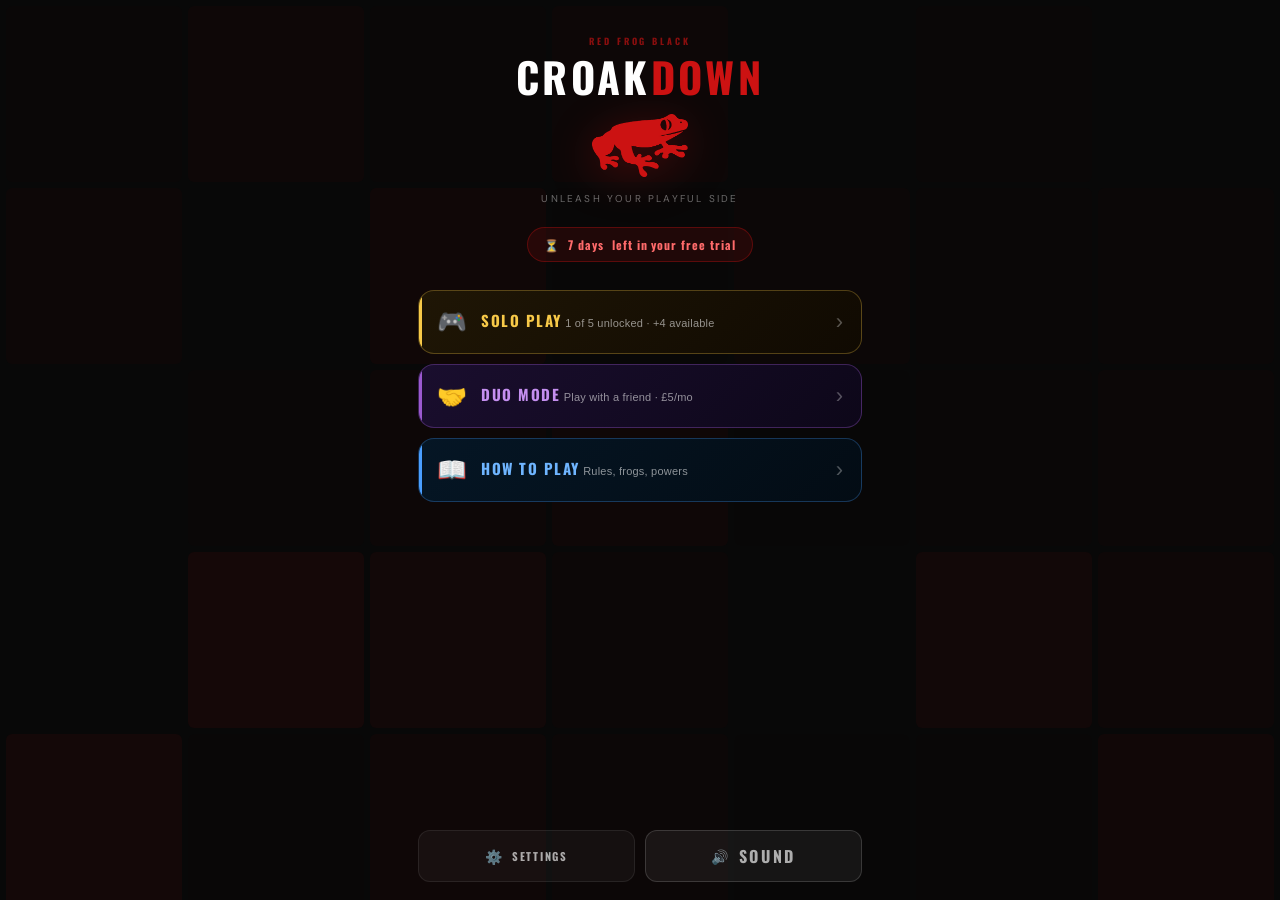
==== game/index.html @ ea67305d "Tadpole LV5 redesign + level-skip bug fix LV5: rebuilt as a true frog-shaped play area instead of a " ====
<!DOCTYPE html>
<html lang="en">
<head>
  <meta http-equiv="Cache-Control" content="no-cache, no-store, must-revalidate" />
  <meta http-equiv="Pragma" content="no-cache" />
  <meta http-equiv="Expires" content="0" />
  <!-- v1777159140 -->
  <meta charset="UTF-8" />
  <meta name="viewport" content="width=device-width, initial-scale=1.0" />
  <title>CROAKDOWN — by RedFrogBlack</title><!-- build:1777159140 -->
  <link rel="preconnect" href="https://fonts.googleapis.com" />
  <link rel="preconnect" href="https://fonts.gstatic.com" crossorigin />
  <!-- Oswald (condensed caps display) + DM Sans (clean body) -->
  <!-- PeerJS loaded lazily on Duo lobby entry — see loadPeerJS() -->
  <link href="https://fonts.googleapis.com/css2?family=Oswald:wght@400;500;600;700&family=DM+Sans:wght@400;500;600;700&family=Space+Grotesk:wght@500;700&display=swap" rel="stylesheet" />

  <style>
    /* ════════════════════════════════════════════════
       DESIGN TOKENS — RedFrogBlackArt Premium
    ════════════════════════════════════════════════ */
    :root {
      /* Typography */
      --font-display: 'Oswald', sans-serif;
      --font-body:    'DM Sans', sans-serif;

      /* RFBA Brand palette */
      --red:          #CC1212;   /* exact site red */
      --red-dark:     #A50E0E;
      --red-glow:     rgba(204,18,18,0.35);
      --black:        #0A0A0A;
      --black2:       #111111;
      --black3:       #191919;
      --black4:       #222222;
      --white:        #FFFFFF;
      --cream:        #F7F4EE;   /* warm off-white from site */
      --muted:        rgba(255,255,255,0.65);
      --border:       rgba(255,255,255,0.06);
      --border-strong:rgba(255,255,255,0.12);

      /* Art palette — from RFBA paintings */
      --art-yellow:   #F5E000;
      --art-blue:     #1B5FDB;
      --art-pink:     #E62298;
      --art-green:    #7ED321;
      --art-teal:     #00C5CD;
      --art-orange:   #F5A623;
      --art-violet:   #7B3FBE;

      /* Tile colours — pulled from RFBA painting palette */
      --tile-1: #CC1212;   /* RFBA red */
      --tile-2: #F5A623;   /* art orange */
      --tile-3: #F5E000;   /* art yellow */
      --tile-4: #7ED321;   /* art green */
      --tile-5: #1B5FDB;   /* art blue */
      --tile-6: #7B3FBE;   /* art violet */
      --tile-7: #E62298;   /* art pink */

      /* ── Type scale (9 tokens — replaces 62 unique font-size values) ── */
      --fs-hero:    clamp(2rem, 8vw, 3.2rem);  /* CROAKDOWN wordmark */
      --fs-display: 2.2rem;                    /* big scores, game-over numbers */
      --fs-h1:      1.8rem;                    /* screen titles, shop headers */
      --fs-h2:      1.4rem;                    /* section headers, tier names */
      --fs-h3:      1.1rem;                    /* card titles, modal headers */
      --fs-body:    0.9rem;                    /* descriptions, body copy */
      --fs-ui:      0.75rem;                   /* buttons, nav labels, tab text */
      --fs-label:   0.65rem;                   /* badges, small tags, inline labels */
      --fs-micro:   0.55rem;                   /* legal copy, footnotes */

      /* ── Spacing scale (8pt grid) ── */
      --sp-1:  4px;
      --sp-2:  8px;
      --sp-3:  12px;
      --sp-4:  16px;
      --sp-5:  24px;
      --sp-6:  32px;
      --sp-7:  48px;
      --sp-8:  64px;

      /* ── Border radius ── */
      --radius-xs: 4px;
      --radius-sm: 8px;
      --radius-md: 12px;
      --radius-lg: 20px;
      --radius:    8px;  /* alias kept for back-compat */

      /* ── Motion ── */
      --t:      200ms cubic-bezier(0.16,1,0.3,1);  /* standard — most interactions */
      --t-fast: 120ms ease;                         /* micro — button press, toggle */
      --t-slow: 350ms cubic-bezier(0.16,1,0.3,1);  /* screen enters, modals */
    }

    *, *::before, *::after { box-sizing: border-box; margin: 0; padding: 0; }

    html, body {
      width: 100%; height: 100%;
      background: var(--black);
      color: var(--white);
      font-family: var(--font-body);
      overflow: hidden;
      user-select: none;
      -webkit-user-select: none;
    }

    /* ── Light Mode (removed) ── */
    body.light-mode-disabled {
      --black:        #F5F0E8;
      --black2:       #EDE8DF;
      --black3:       #E3DDD2;
      --black4:       #D6CFBF;
      --white:        #1A1208;
      --muted:        rgba(26,18,8,0.5);
      --border:       rgba(26,18,8,0.1);
      --border-strong:rgba(26,18,8,0.2);
      --red-glow:     rgba(204,18,18,0.2);
      background: #F5F0E8;
      color: #1A1208;
    }
    body.light-mode-disabled .title-art-bg {
      background-color: #EDE8DF !important;
      background-image:
        radial-gradient(ellipse 80% 60% at 50% 30%, rgba(204,18,18,0.08) 0%, transparent 65%),
        radial-gradient(ellipse 60% 40% at 50% 80%, rgba(200,190,170,0.4) 0%, transparent 70%) !important;
    }
    body.light-mode-disabled #screen-game,
    body.light-mode-disabled #screen-gameover,
    body.light-mode-disabled #screen-title,
    body.light-mode-disabled #screen-settings,
    body.light-mode-disabled #screen-shop,
    body.light-mode-disabled .screen {
      background: #F5F0E8;
    }
    body.light-mode-disabled .topbar {
      background: rgba(245,240,232,0.95) !important;
      border-bottom: 1px solid rgba(26,18,8,0.1) !important;
    }
    body.light-mode-disabled .topbar * { color: #1A1208 !important; }
    body.light-mode-disabled #screen-gameover {
      background: #F5F0E8 !important;
    }

    /* ── Screens ── */
    .screen {
      position: fixed; inset: 0;
      display: flex; align-items: center; justify-content: center;
      flex-direction: column;
      transition: opacity var(--t-slow), transform var(--t-slow);
    }
    .screen.hidden { display: none !important; }

    /* ════════════════════════════════════════════════════════════════
       LOADING SCREEN (cold-start splash)
       Shown on app launch only — hidden once window.load fires + min 1.5s.
       Respects prefers-reduced-motion.
    ════════════════════════════════════════════════════════════════ */
    #screen-loading {
      position: fixed; inset: 0; z-index: 9999;
      background: #080808;
      display: flex; flex-direction: column;
      align-items: center; justify-content: center;
      overflow: hidden;
      /* Always shown until JS hides it; if JS fails to load, the user still sees brand. */
    }
    #screen-loading.is-hiding {
      opacity: 0;
      pointer-events: none;
      transition: opacity 360ms ease-out;
    }
    #screen-loading::before {
      content: "";
      position: absolute; inset: 0;
      background: linear-gradient(180deg, #0a0a0a 0%, #1a0505 60%, #080808 100%);
      pointer-events: none;
    }
    /* City silhouette — scrolls horizontally behind the frog */
    .loading-city-strip {
      position: absolute;
      bottom: 0;
      left: 0; right: 0;
      height: 110px;
      overflow: hidden;
      opacity: 0.20;
      pointer-events: none;
    }
    .loading-city-strip svg {
      position: absolute;
      bottom: 0;
      left: 0;
      height: 100%;
      width: 200%;
      animation: cityScroll 22s linear infinite;
    }
    @keyframes cityScroll {
      from { transform: translateX(0); }
      to   { transform: translateX(-50%); }
    }
    /* City ticker — full route shown as horizontal scroll, anchored above skyline */
    .loading-city-ticker {
      position: absolute;
      bottom: 116px;
      left: 0; right: 0;
      height: 14px;
      overflow: hidden;
      pointer-events: none;
      mask-image: linear-gradient(90deg, transparent 0%, #000 18%, #000 82%, transparent 100%);
      -webkit-mask-image: linear-gradient(90deg, transparent 0%, #000 18%, #000 82%, transparent 100%);
    }
    .loading-city-ticker-track {
      position: absolute;
      top: 0; left: 0;
      white-space: nowrap;
      animation: cityTicker 28s linear infinite;
      font-family: var(--font-display, 'Oswald', sans-serif);
      font-size: 11px;
      font-weight: 500;
      letter-spacing: 0.34em;
      color: rgba(204,18,18,0.65);
      text-transform: uppercase;
    }
    .loading-city-ticker-track span { padding: 0 22px; }
    .loading-city-ticker-track .sep { color: rgba(204,18,18,0.3); padding: 0 4px; }
    @keyframes cityTicker {
      from { transform: translateX(0); }
      to   { transform: translateX(-50%); }
    }
    /* Centred brand stack — frog + logo + bar all live in this group */
    .loading-stack {
      position: relative;
      z-index: 5;
      display: flex;
      flex-direction: column;
      align-items: center;
      gap: 22px;
      transform: translateY(-24px); /* lift slightly above optical centre */
    }
    /* Frog hero — RFBA brand frog (climbing tree-frog silhouette).
       Subtle hover + breathe so it feels alive without acting like a bouncing mascot. */
    .loading-frog-wrap {
      position: relative;
      z-index: 5;
      width: 132px;
      height: 88px;
      animation: frogHover 3.2s ease-in-out infinite;
    }
    .loading-frog-wrap img {
      width: 100%;
      height: 100%;
      display: block;
      object-fit: contain;
      animation: frogBreathe 3.2s ease-in-out infinite;
      filter: drop-shadow(0 6px 18px rgba(204,18,18,0.35));
    }
    @keyframes frogHover {
      0%, 100% { transform: translateY(0)   rotate(-1.2deg); }
      50%      { transform: translateY(-8px) rotate(1.2deg); }
    }
    @keyframes frogBreathe {
      0%, 100% { transform: scale(1);     }
      50%      { transform: scale(1.035); }
    }
    /* Logo area */
    .loading-logo-area {
      position: relative;
      z-index: 5;
      display: flex; flex-direction: column; align-items: center;
    }
    .loading-game-title {
      font-family: var(--font-display, 'Oswald', sans-serif);
      font-size: 36px;
      font-weight: 700;
      letter-spacing: 0.14em;
      color: #ffffff;
      line-height: 1;
    }
    .loading-game-title span { color: #CC1212; }
    .loading-sub {
      font-family: var(--font-body, 'DM Sans', sans-serif);
      font-size: 10px;
      letter-spacing: 0.3em;
      color: #666;
      margin-top: 8px;
      text-transform: uppercase;
    }
    /* Progress bar */
    .loading-bar-group {
      display: flex; flex-direction: column; align-items: center; gap: 8px;
    }
    .loading-bar-wrap {
      position: relative;
      z-index: 5;
      width: 160px;
      height: 3px;
      background: rgba(255,255,255,0.08);
      border-radius: 2px;
      overflow: hidden;
    }
    .loading-bar-fill {
      height: 100%;
      width: 0%;
      background: #CC1212;
      border-radius: 2px;
      transition: width 220ms ease-out;
      box-shadow: 0 0 8px rgba(204,18,18,0.5);
    }
    .loading-pct {
      position: relative;
      z-index: 5;
      font-family: var(--font-body, 'DM Sans', sans-serif);
      font-size: 10px;
      color: #555;
      letter-spacing: 0.18em;
      font-variant-numeric: tabular-nums;
    }
    /* Reduced motion — disable hover / scroll, keep static brand */
    @media (prefers-reduced-motion: reduce) {
      .loading-city-strip svg,
      .loading-frog-wrap,
      .loading-frog-wrap img,
      .loading-city-ticker-track {
        animation: none !important;
      }
      .loading-frog-wrap { transform: none !important; }
    }

    /* ══════════════════════════════════════════════════════════════════
       SCREEN B — HOME (replacement)
       Hero brand stack + 3 large nav buttons + bottom utility row.
       Wraps inside #screen-title. Keeps the existing animated bg canvas.
    ═════════════════════════════════════════════════════════════════ */
    .home-v2 {
      display: flex;
      flex-direction: column;
      align-items: stretch;
      width: 100%;
      max-width: 480px;
      margin: 0 auto;
      padding: 28px 18px 18px;
      gap: 18px;
      min-height: 100%;
    }
    .home-v2 .home-hero {
      display: flex;
      flex-direction: column;
      align-items: center;
      gap: 6px;
      padding: 6px 0 4px;
    }
    .home-v2 .home-brand {
      font-family: var(--font-display, 'Oswald', sans-serif);
      font-size: 9px;
      font-weight: 700;
      letter-spacing: 0.32em;
      text-transform: uppercase;
      color: rgba(204,18,18,0.65);
    }
    .home-v2 .home-logo-text {
      font-family: var(--font-display, 'Oswald', sans-serif);
      font-size: clamp(2rem, 8vw, 2.6rem);
      font-weight: 700;
      letter-spacing: 0.08em;
      color: #ffffff;
      line-height: 1;
      text-transform: uppercase;
      margin-top: 2px;
    }
    .home-v2 .home-logo-text span { color: #CC1212; }
    .home-v2 .home-frog-hero {
      width: 96px;
      height: 64px;
      margin: 10px 0 6px;
      animation: homeFrogHover 4s ease-in-out infinite;
      filter: drop-shadow(0 8px 22px rgba(204,18,18,0.32));
    }
    .home-v2 .home-frog-hero img {
      width: 100%;
      height: 100%;
      object-fit: contain;
      display: block;
    }
    @keyframes homeFrogHover {
      0%, 100% { transform: translateY(0)   rotate(-1deg); }
      50%      { transform: translateY(-4px) rotate(1deg); }
    }
    .home-v2 .home-tagline-v2 {
      font-family: var(--font-body, 'DM Sans', sans-serif);
      font-size: 10px;
      letter-spacing: 0.22em;
      text-transform: uppercase;
      color: rgba(255,255,255,0.4);
      margin-top: 2px;
    }

    /* Resume card — sits between hero and nav when a saved game exists */
    .home-v2 .home-resume {
      display: none;
      align-items: center;
      justify-content: space-between;
      gap: 12px;
      padding: 12px 14px;
      border-radius: 14px;
      background: rgba(204,18,18,0.10);
      border: 1px solid rgba(204,18,18,0.4);
    }
    .home-v2 .home-resume.is-visible { display: flex; }
    .home-v2 .home-resume-text {
      flex: 1;
      min-width: 0;
    }
    .home-v2 .home-resume-title {
      font-family: var(--font-display, 'Oswald', sans-serif);
      font-size: 11px;
      font-weight: 700;
      letter-spacing: 0.14em;
      color: #CC1212;
      text-transform: uppercase;
    }
    .home-v2 .home-resume-detail {
      font-size: 10px;
      color: rgba(255,255,255,0.55);
      margin-top: 2px;
      white-space: nowrap;
      overflow: hidden;
      text-overflow: ellipsis;
    }
    .home-v2 .home-resume-btn {
      flex-shrink: 0;
      background: #CC1212;
      color: #fff;
      border: 0;
      border-radius: 10px;
      padding: 9px 14px;
      font-family: var(--font-display, 'Oswald', sans-serif);
      font-size: 11px;
      font-weight: 700;
      letter-spacing: 0.12em;
      cursor: pointer;
    }
    .home-v2 .home-resume-btn:active { transform: scale(0.96); }

    /* Trial banner inline override — keep existing #trial-banner working */
    .home-v2 #trial-banner {
      position: static;
      width: auto;
      margin: 0 auto;
      align-self: center;
    }

    /* Three large nav buttons */
    .home-v2 .home-nav-stack {
      display: flex;
      flex-direction: column;
      gap: 10px;
    }
    .home-v2 .home-nav-btn {
      position: relative;
      display: flex;
      align-items: center;
      justify-content: space-between;
      gap: 10px;
      padding: 16px 18px;
      border-radius: 16px;
      border: 1px solid rgba(255,255,255,0.08);
      background: linear-gradient(135deg, #161616 0%, #0e0e0e 100%);
      color: #fff;
      cursor: pointer;
      text-decoration: none;
      overflow: hidden;
      min-height: 64px;
      transition: transform 120ms ease-out, border-color 200ms ease-out;
    }
    .home-v2 .home-nav-btn:hover { border-color: rgba(255,255,255,0.18); }
    .home-v2 .home-nav-btn:active { transform: scale(0.985); }
    .home-v2 .home-nav-btn:focus-visible {
      outline: 2px solid rgba(255,255,255,0.5);
      outline-offset: 2px;
    }
    .home-v2 .home-nav-left {
      display: flex;
      align-items: center;
      gap: 14px;
      min-width: 0;
    }
    .home-v2 .home-nav-icon {
      font-size: 24px;
      line-height: 1;
      flex-shrink: 0;
    }
    .home-v2 .home-nav-text { min-width: 0; }
    .home-v2 .home-nav-title {
      font-family: var(--font-display, 'Oswald', sans-serif);
      font-size: 15px;
      font-weight: 800;
      letter-spacing: 0.10em;
      line-height: 1;
      text-transform: uppercase;
    }
    .home-v2 .home-nav-sub {
      font-size: 11px;
      color: rgba(255,255,255,0.55);
      margin-top: 4px;
      letter-spacing: 0.02em;
      white-space: nowrap;
      overflow: hidden;
      text-overflow: ellipsis;
    }
    .home-v2 .home-nav-chevron {
      font-size: 22px;
      color: rgba(255,255,255,0.3);
      flex-shrink: 0;
      line-height: 1;
    }
    /* Accent variants */
    .home-v2 .home-nav-btn[data-accent="solo"] {
      background: linear-gradient(135deg, #1f1605 0%, #100a02 100%);
      border-color: rgba(247,201,72,0.28);
    }
    .home-v2 .home-nav-btn[data-accent="solo"] .home-nav-title  { color: #F7C948; }
    .home-v2 .home-nav-btn[data-accent="solo"]::before {
      content: ""; position: absolute; left: 0; top: 0; bottom: 0; width: 3px;
      background: #F7C948;
    }
    .home-v2 .home-nav-btn[data-accent="duo"] {
      background: linear-gradient(135deg, #1a0e2e 0%, #0d0719 100%);
      border-color: rgba(155,89,208,0.34);
    }
    .home-v2 .home-nav-btn[data-accent="duo"] .home-nav-title   { color: #C58FF0; }
    .home-v2 .home-nav-btn[data-accent="duo"]::before {
      content: ""; position: absolute; left: 0; top: 0; bottom: 0; width: 3px;
      background: #9B59D0;
    }
    .home-v2 .home-nav-btn[data-accent="htp"] {
      background: linear-gradient(135deg, #051625 0%, #030c14 100%);
      border-color: rgba(74,158,255,0.28);
    }
    .home-v2 .home-nav-btn[data-accent="htp"] .home-nav-title   { color: #6FB5FF; }
    .home-v2 .home-nav-btn[data-accent="htp"]::before {
      content: ""; position: absolute; left: 0; top: 0; bottom: 0; width: 3px;
      background: #4A9EFF;
    }

    /* Bottom utility row — SETTINGS / SOUND */
    .home-v2 .home-bottom-row-v2 {
      display: flex;
      gap: 10px;
      margin-top: auto;
      padding-top: 4px;
    }
    .home-v2 .home-util-btn {
      flex: 1;
      display: flex;
      align-items: center;
      justify-content: center;
      gap: 8px;
      padding: 13px 0;
      border-radius: 12px;
      background: rgba(255,255,255,0.04);
      border: 1px solid rgba(255,255,255,0.08);
      color: rgba(255,255,255,0.65);
      font-family: var(--font-display, 'Oswald', sans-serif);
      font-size: 11px;
      font-weight: 700;
      letter-spacing: 0.16em;
      text-transform: uppercase;
      cursor: pointer;
    }
    .home-v2 .home-util-btn:hover {
      background: rgba(255,255,255,0.07);
      color: #fff;
    }
    .home-v2 .home-util-btn:active { transform: scale(0.98); }
    .home-v2 .home-util-btn .util-icon { font-size: 14px; line-height: 1; }
    /* Override the legacy absolute-positioned #btn-sound-home so it sits in-row */
    .home-v2 #btn-sound-home {
      position: static;
      top: auto; right: auto;
      width: auto; height: auto;
      border-radius: 12px;
      font-size: inherit;
      color: rgba(255,255,255,0.65);
    }
    .home-v2 #btn-sound-home:hover { background: rgba(255,255,255,0.07); }
    /* Per-OS aria-live region for sound state — keeps screen readers in sync */
    .home-v2 .sr-only {
      position: absolute; width: 1px; height: 1px; padding: 0; margin: -1px;
      overflow: hidden; clip: rect(0,0,0,0); white-space: nowrap; border: 0;
    }

    @media (prefers-reduced-motion: reduce) {
      .home-v2 .home-frog-hero { animation: none !important; }
    }

    /* ── Signature screen transition — slide-up + fade ──────────────── */
    /* Screens entering: start slightly below, fade + slide up into place */
    @keyframes screenEnter {
      from { opacity: 0; transform: translateY(10px); }
      to   { opacity: 1; transform: translateY(0); }
    }
    /* Screens exiting: fade out upward (feels like depth) */
    @keyframes screenExit {
      from { opacity: 1; transform: translateY(0); }
      to   { opacity: 0; transform: translateY(-8px); }
    }
    .screen.is-entering {
      animation: screenEnter var(--t-slow) cubic-bezier(0.16,1,0.3,1) both;
    }
    .screen.is-exiting {
      animation: screenExit 180ms ease both;
      pointer-events: none;
    }

    /* ── Reduced Motion — accessibility ── */
    @media (prefers-reduced-motion: reduce) {
      *, *::before, *::after {
        animation-duration: 0.01ms !important;
        animation-iteration-count: 1 !important;
        transition-duration: 0.01ms !important;
      }
      .title-badge-circle { animation: none !important; box-shadow: 0 0 0 2px rgba(255,255,255,0.08), 0 30px 80px rgba(204,18,18,0.5); }
      .title-logo-img { animation: none !important; }
      .purchase-frog { animation: none !important; }
      .power-slot.active-power { animation: none !important; }
      #glitch-frog-overlay.show { animation: none !important; opacity: 1; }
      .frog-jumper { animation: none !important; }
    }

    /* ════════════════════════════════════════════════
       TITLE SCREEN — Art collage hero + red circle badge
    ════════════════════════════════════════════════ */
    #screen-title {
      background: var(--black);
      justify-content: flex-end;
      overflow: hidden;
    }

    /* Full-bleed dark background — premium black */
    .title-art-bg {
      position: absolute; inset: 0;
      background:
        radial-gradient(ellipse 80% 60% at 50% 30%, rgba(204,18,18,0.12) 0%, transparent 65%),
        radial-gradient(ellipse 60% 40% at 50% 80%, rgba(0,0,0,0.6) 0%, transparent 70%);
      background-color: #080808;
    }

    /* Zebra stripe overlay — direct nod to RFBA nav texture */
    .title-zebra {
      position: absolute; inset: 0;
      background-image: repeating-linear-gradient(
        90deg,
        transparent 0px,
        transparent 18px,
        rgba(255,255,255,0.022) 18px,
        rgba(255,255,255,0.022) 20px
      ),
      repeating-linear-gradient(
        0deg,
        transparent 0px,
        transparent 18px,
        rgba(255,255,255,0.012) 18px,
        rgba(255,255,255,0.012) 20px
      );
      pointer-events: none;
    }

    /* Single dark-red gradient bar across top */
    .title-art-strips {
      position: absolute; top: 0; left: 0; right: 0;
      height: 4px;
      background: linear-gradient(90deg,#CC1212,#8B0000);
    }
    .title-art-strips span { display: none; }

    /* Bottom red bar */
    .title-bottom-bar {
      position: absolute; bottom: 0; left: 0; right: 0;
      height: 6px; background: var(--red);
    }

    /* Centre content */
    .title-inner {
      position: relative;
      display: flex; flex-direction: column; align-items: center;
      gap: 0;
      width: 100%;
      padding-bottom: 40px;
    }

    /* ── Red circle badge — smaller now, title is above ── */
    .title-badge-circle {
      position: relative;
      width: min(140px, 36vw);
      aspect-ratio: 1;
      background: var(--red);
      border-radius: 50%;
      display: flex; flex-direction: column;
      align-items: center; justify-content: center;
      gap: 0;
      padding: 16px;
      box-shadow:
        0 0 0 2px rgba(255,255,255,0.08),
        0 20px 60px rgba(204,18,18,0.55),
        0 0 100px rgba(204,18,18,0.25);
      animation: badgePulse 4s ease-in-out infinite;
    }
    @keyframes badgePulse {
      0%, 100% { box-shadow: 0 0 0 2px rgba(255,255,255,0.08), 0 30px 80px rgba(204,18,18,0.5), 0 0 120px rgba(204,18,18,0.2); }
      50%       { box-shadow: 0 0 0 2px rgba(255,255,255,0.12), 0 30px 100px rgba(204,18,18,0.65), 0 0 160px rgba(204,18,18,0.3); }
    }

    .title-logo-img {
      width: 85%; height: auto;
      filter: drop-shadow(0 2px 16px rgba(255,255,255,0.15));
      animation: logoBob 3s ease-in-out infinite;
    }
    @keyframes logoBob {
      0%, 100% { transform: translateY(0); }
      50%       { transform: translateY(-5px); }
    }

    .title-headline {
      font-family: var(--font-display);
      font-size: var(--fs-hero);
      font-weight: 700;
      letter-spacing: 0.05em;
      text-transform: uppercase;
      color: var(--white);
      text-align: center;
      line-height: 1.05;
    }

    .title-tagline {
      font-family: var(--font-body);
      font-size: var(--fs-ui);
      font-weight: 500;
      letter-spacing: 0.2em;
      text-transform: uppercase;
      color: rgba(255,255,255,0.7);
      text-align: center;
    }

    /* Ghost outline button — exact RFBA hero button style */
    .btn-ghost {
      background: transparent;
      border: 1.5px solid rgba(255,255,255,0.9);
      color: var(--white);
      padding: 12px 40px;
      border-radius: var(--radius-sm);
      font-family: var(--font-display);
      font-size: var(--fs-body);
      font-weight: 600;
      letter-spacing: 0.15em;
      text-transform: uppercase;
      cursor: pointer;
      transition: background var(--t), color var(--t);
      width: 100%;
    }
    .btn-ghost:hover { background: rgba(255,255,255,0.15); }
    .btn-ghost:active { background: rgba(255,255,255,0.25); }

    /* Below-circle content */
    .title-sub {
      display: flex; flex-direction: column; align-items: center; gap: 16px;
      padding: 28px 24px 0;
      width: 100%;
    }

    .btn-frog-shop {
      background: var(--black);
      border: 1.5px solid var(--border-strong);
      color: var(--white);
      padding: 13px 32px;
      border-radius: var(--radius-sm);
      font-family: var(--font-display);
      font-size: var(--fs-body);
      font-weight: 600;
      letter-spacing: 0.15em;
      text-transform: uppercase;
      cursor: pointer;
      display: flex; align-items: center; gap: 8px;
      transition: border-color var(--t), background var(--t);
      width: min(320px, 88vw);
      justify-content: center;
    }
    .btn-frog-shop:hover { border-color: rgba(255,255,255,0.3); background: var(--black3); }

    /* Tier badge */
    .tier-badge-title {
      display: flex; align-items: center; gap: 8px;
      font-family: var(--font-display);
      font-size: var(--fs-ui); font-weight: 500;
      letter-spacing: 0.18em; text-transform: uppercase;
      color: var(--muted);
    }
    .tb-dot { width: 7px; height: 7px; border-radius: 50%; }

    .best-label {
      font-size: var(--fs-ui); font-weight: 500; letter-spacing: 0.12em;
      text-transform: uppercase; color: var(--muted);
    }
    .best-label span { color: var(--white); font-weight: 700; }

    /* Art swatches row */
    .title-swatches {
      display: flex; gap: 8px;
    }
    .swatch {
      width: 18px; height: 18px; border-radius: var(--radius-xs);
    }

    /* ════════════════════════════════════════════════
       SOLO SETUP SCREEN
    ════════════════════════════════════════════════ */
    #screen-solo-setup {
      background: var(--black);
      overflow-y: auto;
      justify-content: flex-start;
      padding-bottom: 40px;
    }
    .solo-setup-inner {
      width: 100%; max-width: 400px;
      padding: 0 20px;
      display: flex; flex-direction: column; gap: 28px;
    }
    .solo-setup-header {
      display: flex; align-items: center; gap: 12px;
      padding-top: 18px;
    }
    .solo-back-btn {
      background: none; border: none;
      color: var(--muted); font-size: var(--fs-h2);
      cursor: pointer; padding: 4px 8px;
      transition: color 0.15s;
    }
    .solo-back-btn:hover { color: #fff; }
    .solo-setup-title {
      font-family: var(--font-display);
      font-size: var(--fs-h3); font-weight: 700;
      letter-spacing: 0.15em; text-transform: uppercase;
      color: #fff;
    }
    /* Section heading */
    .setup-section-label {
      font-family: var(--font-display);
      font-size: var(--fs-label); letter-spacing: 0.2em;
      text-transform: uppercase; color: var(--muted);
      margin-bottom: 10px;
    }
    /* Big diff buttons on solo setup */
    .solo-diff-row {
      display: flex; gap: 10px;
    }
    .solo-diff-btn {
      flex: 1;
      background: rgba(255,255,255,0.04);
      border: 2px solid rgba(255,255,255,0.12);
      border-radius: var(--radius-md);
      padding: 16px 8px;
      cursor: pointer;
      display: flex; flex-direction: column;
      align-items: center; gap: 8px;
      transition: all var(--t);
    }
    .solo-diff-btn:hover { border-color: rgba(255,255,255,0.3); background: rgba(255,255,255,0.07); }
    .solo-diff-btn.active { border-width: 2px; transform: scale(1.03); }
    .solo-diff-btn[data-diff="easy"].active   { border-color: var(--red);    background: rgba(204,18,18,0.15); }
    .solo-diff-btn[data-diff="medium"].active { border-color: #F5A623; background: rgba(245,166,35,0.12); }
    .solo-diff-btn[data-diff="hard"].active   { border-color: #7B3FBE; background: rgba(123,63,190,0.15); }
    .solo-diff-btn[data-diff="expert"].active { border-color: #F5E000; background: rgba(245,224,0,0.12); }
    .solo-diff-icon { font-size: var(--fs-h2); }
    .solo-diff-name {
      font-family: var(--font-display);
      font-size: var(--fs-ui); font-weight: 700;
      letter-spacing: 0.1em; text-transform: uppercase; color: #fff;
    }
    .solo-diff-hint {
      font-size: var(--fs-label); color: var(--muted);
      text-align: center; line-height: 1.3;
    }
    /* ── Game Tier Cards (solo setup) ── */
    .game-tier-card {
      display: flex;
      align-items: center;
      justify-content: space-between;
      background: rgba(255,255,255,0.04);
      border: 2px solid color-mix(in srgb, var(--tc) 40%, transparent);
      border-radius: var(--radius-md);
      padding: 16px 18px;
      gap: 12px;
      transition: background var(--t), border-color var(--t);
      position: relative;
      overflow: hidden;
    }
    .game-tier-card::before {
      content: '';
      position: absolute;
      inset: 0;
      background: linear-gradient(135deg, color-mix(in srgb, var(--tc) 12%, transparent) 0%, transparent 60%);
      pointer-events: none;
    }
    .gtc-left {
      display: flex;
      align-items: center;
      gap: 16px;
      flex: 1;
      min-width: 0;
    }
    .gtc-emoji {
      font-size: var(--fs-display);
      flex-shrink: 0;
    }
    .gtc-info {
      display: flex;
      flex-direction: column;
      gap: 4px;
      min-width: 0;
    }
    .gtc-name {
      font-family: var(--font-display);
      font-size: var(--fs-body);
      font-weight: 900;
      letter-spacing: 0.12em;
      text-transform: uppercase;
      color: #fff;
    }
    .gtc-sub {
      font-size: var(--fs-ui);
      color: rgba(255,255,255,0.55);
      letter-spacing: 0.02em;
    }
    .gtc-badge {
      display: inline-block;
      margin-top: 4px;
      font-family: var(--font-display);
      font-size: var(--fs-label);
      font-weight: 700;
      letter-spacing: 0.12em;
      text-transform: uppercase;
      color: color-mix(in srgb, var(--tc) 90%, #fff);
      background: color-mix(in srgb, var(--tc) 18%, transparent);
      border: 1px solid color-mix(in srgb, var(--tc) 40%, transparent);
      border-radius: var(--radius-xs);
      padding: 3px 8px;
    }
    .gtc-badge.free-badge {
      color: #4ade80;
      background: rgba(74,222,128,0.12);
      border-color: rgba(74,222,128,0.35);
    }
    .gtc-badge.gtc-badge-gold {
      color: #F7C948;
      background: rgba(247,201,72,0.12);
      border-color: rgba(247,201,72,0.4);
      font-size: var(--fs-label);
    }
    .gtc-play-btn {
      flex-shrink: 0;
      background: var(--red);
      border: none;
      border-radius: var(--radius-sm);
      color: #fff;
      font-family: var(--font-display);
      font-size: var(--fs-ui);
      font-weight: 700;
      letter-spacing: 0.14em;
      text-transform: uppercase;
      padding: 12px 16px;
      cursor: pointer;
      transition: background var(--t-fast), transform var(--t-fast);
      white-space: nowrap;
    }
    .gtc-play-btn:active { transform: scale(0.96); }
    .gtc-play-btn.locked {
      background: rgba(255,255,255,0.08);
      border: 1px solid rgba(255,255,255,0.18);
      color: rgba(255,255,255,0.5);
    }
    .gtc-lock-badge {
      position: absolute;
      top: 8px; right: 8px;
      background: #F7C948;
      color: #000;
      font-family: var(--font-display);
      font-size: var(--fs-micro);
      font-weight: 700;
      letter-spacing: 0.1em;
      border-radius: var(--radius-xs);
      padding: 2px 6px;
    }

    /* ═══ Solo / Duo Shop-card system v3 (premium, mockup-aligned) ═══ */
    .solo-setup-headerbar {
      display: flex; align-items: center; gap: 10px;
      padding: 14px 4px 4px; flex-wrap: wrap;
    }
    .solo-trial-chip {
      margin-left: auto;
      font-family: var(--font-display);
      font-size: var(--fs-micro); font-weight: 800;
      letter-spacing: 0.14em; text-transform: uppercase;
      color: #6dda6d;
      background: rgba(80,200,80,0.15);
      border: 1px solid rgba(80,200,80,0.35);
      border-radius: 999px;
      padding: 5px 11px;
      display: none;
    }
    .solo-trial-chip.is-visible { display: inline-block; }

    /* Stack of pack cards */
    .pack-list {
      display: flex; flex-direction: column;
      gap: 16px;
      width: 100%;
      padding: 8px 4px 0;
      box-sizing: border-box;
    }

    /* Single detailed pack card */
    .pack-card {
      --accent: #888;
      --accent-glow: rgba(255,255,255,0.04);
      position: relative;
      background: linear-gradient(180deg, rgba(255,255,255,0.04) 0%, rgba(255,255,255,0.02) 100%);
      border: 1px solid rgba(255,255,255,0.10);
      border-radius: 18px;
      padding: 18px 18px 16px;
      overflow: hidden;
      transition: transform 220ms var(--ease-out, cubic-bezier(0.16,1,0.3,1)), border-color 220ms;
    }
    .pack-card.tadpole   { --accent: #34C759; --accent-glow: rgba(52,199,89,0.10); }
    .pack-card.treefrog  { --accent: #F5A623; --accent-glow: rgba(245,166,35,0.08); }
    .pack-card.fog       { --accent: #6B8F71; --accent-glow: rgba(107,143,113,0.10); }
    .pack-card.golden    { --accent: #F7C948; --accent-glow: rgba(247,201,72,0.10); }
    .pack-card.city      { --accent: #4A9EFF; --accent-glow: rgba(74,158,255,0.12); }
    .pack-card.duo-pack  { --accent: #9B59D0; --accent-glow: rgba(155,89,208,0.12); }

    /* Left accent rail — visible only on owned/active card */
    .pack-card::after {
      content: '';
      position: absolute;
      left: 0; top: 0; bottom: 0;
      width: 3px;
      background: var(--accent);
      opacity: 0;
      transition: opacity 220ms;
    }
    .pack-card.is-owned::after,
    .pack-card.is-trial::after { opacity: 1; }
    .pack-card.is-owned { border-color: color-mix(in srgb, var(--accent) 35%, rgba(255,255,255,0.08)); }
    .pack-card.is-trial { border-color: rgba(80,200,80,0.30); }

    /* Soft hint-style animated background per pack */
    .pack-bg {
      position: absolute; inset: 0;
      pointer-events: none;
      opacity: 0.55;
      z-index: 0;
      mix-blend-mode: screen;
    }
    .pack-card.is-locked .pack-bg { opacity: 0.18; filter: saturate(0.4); }
    .pack-card > * { position: relative; z-index: 1; }

    /* Tadpole — gentle green ripple */
    .pack-bg.tadpole-bg {
      background:
        radial-gradient(circle at 18% 78%, rgba(52,199,89,0.22), transparent 38%),
        radial-gradient(circle at 82% 22%, rgba(52,199,89,0.10), transparent 42%);
      animation: bgRipple 7s ease-in-out infinite;
    }
    @keyframes bgRipple {
      0%,100% { transform: scale(1); opacity: 0.55; }
      50%     { transform: scale(1.08); opacity: 0.75; }
    }

    /* Tree Frog — frenzy timer pulse */
    .pack-bg.treefrog-bg {
      background:
        radial-gradient(circle at 50% 50%, rgba(245,166,35,0.18), transparent 55%),
        radial-gradient(circle at 12% 12%, rgba(245,166,35,0.10), transparent 30%);
      animation: bgFrenzy 1.6s ease-in-out infinite;
    }
    @keyframes bgFrenzy {
      0%,100% { opacity: 0.45; }
      50%     { opacity: 0.85; }
    }

    /* Fog the Frog — drifting clouds */
    .pack-bg.fog-bg {
      background:
        radial-gradient(ellipse 60% 30% at 30% 70%, rgba(180,200,190,0.22), transparent 70%),
        radial-gradient(ellipse 70% 40% at 70% 35%, rgba(140,170,155,0.18), transparent 70%);
      background-size: 220% 220%;
      animation: bgFogDrift 14s ease-in-out infinite;
    }
    @keyframes bgFogDrift {
      0%   { background-position: 0% 50%, 100% 50%; }
      50%  { background-position: 50% 30%, 50% 70%; }
      100% { background-position: 0% 50%, 100% 50%; }
    }

    /* Golden Frog — colour shimmer */
    .pack-bg.golden-bg {
      background:
        linear-gradient(120deg,
          rgba(247,201,72,0) 0%,
          rgba(247,201,72,0.18) 35%,
          rgba(255,235,150,0.10) 50%,
          rgba(247,201,72,0.18) 65%,
          rgba(247,201,72,0) 100%);
      background-size: 220% 100%;
      animation: bgShimmer 6s linear infinite;
    }
    @keyframes bgShimmer {
      from { background-position: 220% 0; }
      to   { background-position: -120% 0; }
    }

    /* Duo — purple flow */
    .pack-bg.duo-bg {
      background:
        radial-gradient(circle at 25% 25%, rgba(155,89,208,0.22), transparent 50%),
        radial-gradient(circle at 75% 75%, rgba(155,89,208,0.14), transparent 55%);
      animation: bgRipple 9s ease-in-out infinite;
    }

    /* City Pack — soft skyline silhouette + slow drifting sky glow */
    .pack-bg.city-bg {
      background:
        linear-gradient(180deg, rgba(74,158,255,0.18) 0%, rgba(74,158,255,0.04) 55%, transparent 70%),
        linear-gradient(to top,
          rgba(74,158,255,0.55) 0,
          rgba(74,158,255,0.55) 14px,
          transparent 14px),
        linear-gradient(to top,
          transparent calc(100% - 22px),
          rgba(74,158,255,0.40) calc(100% - 22px),
          rgba(74,158,255,0.40) calc(100% - 8px),
          transparent calc(100% - 8px));
      background-size: 100% 100%, 22px 100%, 38px 100%;
      background-position: center, 0 100%, 12px 100%;
      background-repeat: no-repeat, repeat-x, repeat-x;
      animation: cityDrift 12s ease-in-out infinite;
      opacity: 0.40;
    }
    @keyframes cityDrift {
      0%, 100% { background-position: center, 0 100%, 12px 100%; opacity: 0.36; }
      50%      { background-position: center, 14px 100%, 0 100%; opacity: 0.50; }
    }

    /* Card top: emoji + badge */
    .pc-top {
      display: flex; align-items: flex-start; justify-content: space-between;
      margin-bottom: 14px;
    }
    .pc-emoji {
      width: 56px; height: 56px;
      border-radius: 14px;
      background: rgba(255,255,255,0.06);
      border: 1px solid rgba(255,255,255,0.10);
      display: flex; align-items: center; justify-content: center;
      font-size: 30px; line-height: 1;
      flex-shrink: 0;
    }
    .pc-badges {
      display: flex; flex-direction: column;
      align-items: flex-end; gap: 4px;
    }
    .pc-badge {
      font-family: var(--font-display);
      font-size: var(--fs-micro);
      font-weight: 800;
      letter-spacing: 0.10em;
      text-transform: uppercase;
      padding: 4px 11px;
      border-radius: 999px;
      white-space: nowrap;
    }
    .pc-badge.trial-badge {
      background: rgba(80,200,80,0.15);
      color: #6dda6d;
      border: 1px solid rgba(80,200,80,0.32);
    }
    .pc-badge.owned-badge {
      background: rgba(52,199,89,0.15);
      color: #34C759;
      border: 1px solid rgba(52,199,89,0.40);
    }
    .pc-badge.locked-badge {
      background: rgba(255,255,255,0.05);
      color: rgba(255,255,255,0.45);
      border: 1px solid rgba(255,255,255,0.12);
    }

    /* Card name + subtitle */
    .pc-name {
      font-family: var(--font-display);
      font-size: var(--fs-h3);
      font-weight: 800;
      letter-spacing: 0.08em;
      text-transform: uppercase;
      color: #fff;
      display: flex; align-items: center; gap: 9px;
      margin-bottom: 2px;
    }
    .pc-name .pc-tier-dot {
      width: 8px; height: 8px;
      border-radius: 50%;
      background: var(--accent);
      box-shadow: 0 0 6px var(--accent);
      flex-shrink: 0;
    }
    .pc-subtitle {
      font-size: var(--fs-ui);
      color: rgba(255,255,255,0.55);
      letter-spacing: 0.02em;
      margin-bottom: 14px;
    }

    /* Price */
    .pc-price {
      font-family: var(--font-display);
      font-size: var(--fs-h2);
      font-weight: 800;
      letter-spacing: -0.01em;
      color: var(--accent);
      line-height: 1;
    }
    .pc-price-unit {
      font-size: 0.55em;
      font-weight: 500;
      color: rgba(255,255,255,0.45);
      margin-left: 1px;
    }
    .pc-price-sub {
      font-size: var(--fs-label);
      color: rgba(255,255,255,0.45);
      margin-top: 4px;
      margin-bottom: 14px;
    }

    /* Features list */
    .pc-features {
      list-style: none;
      display: flex; flex-direction: column; gap: 7px;
      margin: 0 0 16px 0;
      padding: 0;
    }
    .pc-features li {
      display: flex; align-items: center; gap: 10px;
      font-size: var(--fs-ui);
      color: rgba(255,255,255,0.72);
      letter-spacing: 0.01em;
    }
    .pc-features li::before {
      content: '';
      width: 18px; height: 18px;
      flex-shrink: 0;
      border-radius: 50%;
      background: rgba(255,255,255,0.04) url("data:image/svg+xml;utf8,<svg xmlns='http://www.w3.org/2000/svg' viewBox='0 0 12 10'><path d='M1 5l3 3 7-7' stroke='%2334C759' stroke-width='1.6' stroke-linecap='round' stroke-linejoin='round' fill='none'/></svg>") center/12px no-repeat;
      border: 1px solid rgba(52,199,89,0.30);
    }

    /* CTA button */
    .pc-cta {
      width: 100%;
      height: 50px;
      border-radius: 14px;
      border: none;
      font-family: var(--font-display);
      font-size: var(--fs-ui);
      font-weight: 800;
      letter-spacing: 0.10em;
      text-transform: uppercase;
      cursor: pointer;
      display: flex; align-items: center; justify-content: center;
      gap: 8px;
      transition: transform 160ms var(--ease-out, cubic-bezier(0.16,1,0.3,1)), box-shadow 220ms;
      position: relative; overflow: hidden;
    }
    .pc-cta::before {
      content: '';
      position: absolute; inset: 0;
      background: linear-gradient(180deg, rgba(255,255,255,0.10) 0%, transparent 60%);
      pointer-events: none;
    }
    .pc-cta:active { transform: scale(0.98); }
    .pc-cta.cta-trial {
      background: linear-gradient(135deg, #1f9b1f, #237823);
      color: #fff;
      box-shadow: 0 6px 20px rgba(30,160,30,0.30);
    }
    .pc-cta.cta-unlock {
      background: linear-gradient(135deg, #CC1212, #A00E0E);
      color: #fff;
      box-shadow: 0 6px 20px rgba(204,18,18,0.30);
    }
    .pc-cta.cta-unlock-golden {
      background: linear-gradient(135deg, #F7C948, #C99800);
      color: #1a1100;
      box-shadow: 0 6px 20px rgba(247,201,72,0.30);
    }
    .pc-cta.cta-play {
      background: linear-gradient(135deg, #34C759, #1f9b1f);
      color: #fff;
      box-shadow: 0 6px 20px rgba(52,199,89,0.30);
    }
    .pc-cta.cta-purple {
      background: linear-gradient(135deg, #9B59D0, #6D2DAA);
      color: #fff;
      box-shadow: 0 6px 20px rgba(155,89,208,0.30);
    }

    .pc-legal {
      font-size: var(--fs-micro);
      color: rgba(255,255,255,0.35);
      text-align: center;
      margin-top: 8px;
      line-height: 1.45;
    }

    /* Purchase-success banner */
    .pack-success-banner {
      display: none;
      align-items: center; gap: 12px;
      padding: 13px 14px;
      background: linear-gradient(90deg, rgba(52,199,89,0.18), rgba(52,199,89,0.04));
      border: 1px solid rgba(52,199,89,0.45);
      border-radius: 14px;
      margin-top: 10px;
      animation: psbIn 0.35s cubic-bezier(0.2,0.8,0.2,1.0);
    }
    .pack-success-banner.is-visible { display: flex; }
    .psb-icon { font-size: 22px; flex-shrink: 0; }
    .psb-text {
      font-family: var(--font-display);
      font-size: var(--fs-ui); font-weight: 800;
      letter-spacing: 0.10em; color: #34C759;
    }
    .psb-sub {
      font-size: var(--fs-label);
      color: rgba(255,255,255,0.55);
      margin-top: 1px;
    }
    @keyframes psbIn {
      from { opacity: 0; transform: translateY(-8px); }
      to   { opacity: 1; transform: translateY(0); }
    }

    /* Magic Powers section header */
    .powers-header-v3 {
      font-family: var(--font-display);
      font-size: var(--fs-label);
      font-weight: 800;
      letter-spacing: 0.16em;
      text-transform: uppercase;
      color: rgba(255,255,255,0.45);
      padding: 22px 4px 10px;
    }
    /* Compact power card row */
    .power-row {
      display: flex; align-items: center; gap: 14px;
      padding: 14px 16px;
      background: rgba(255,255,255,0.03);
      border: 1px solid rgba(255,255,255,0.10);
      border-radius: 16px;
      margin-bottom: 10px;
      transition: transform 160ms, border-color 220ms;
      cursor: pointer;
    }
    .power-row:active { transform: scale(0.99); }
    .power-row .pr-icon {
      width: 44px; height: 44px;
      border-radius: 12px;
      background: linear-gradient(135deg, rgba(255,255,255,0.06), rgba(255,255,255,0.02));
      border: 1px solid rgba(255,255,255,0.12);
      display: flex; align-items: center; justify-content: center;
      font-size: 20px;
      flex-shrink: 0;
    }
    .power-row .pr-info {
      flex: 1; min-width: 0;
    }
    .power-row .pr-name {
      font-family: var(--font-display);
      font-size: var(--fs-ui);
      font-weight: 800;
      letter-spacing: 0.10em;
      color: #fff;
      margin-bottom: 2px;
    }
    .power-row .pr-desc {
      font-size: var(--fs-label);
      color: rgba(255,255,255,0.50);
      line-height: 1.4;
    }
    .power-row .pr-price {
      font-family: var(--font-display);
      font-size: var(--fs-ui);
      font-weight: 800;
      color: var(--pr-accent, #F7C948);
      flex-shrink: 0;
      white-space: nowrap;
    }
    .power-row.spark { --pr-accent: #F7C948; }
    .power-row.surge { --pr-accent: #F97316; }
    .power-row.storm { --pr-accent: #CC1212; }

    /* Footer note (under everything) */
    .solo-footer-note {
      text-align: center;
      font-size: var(--fs-label);
      color: rgba(255,255,255,0.38);
      letter-spacing: 0.02em;
      padding: 18px 0 24px;
      line-height: 1.5;
    }
    /* Challenge mode cards */
    .challenge-grid {
      display: grid;
      grid-template-columns: 1fr 1fr;
      gap: 10px;
    }
    .challenge-card {
      background: rgba(255,255,255,0.04);
      border: 2px solid rgba(255,255,255,0.1);
      border-radius: var(--radius-md);
      padding: 16px 12px;
      cursor: pointer;
      display: flex; flex-direction: column;
      align-items: center; gap: 8px;
      text-align: center;
      transition: all var(--t);
      position: relative;
    }
    .challenge-card:hover { border-color: rgba(255,255,255,0.28); background: rgba(255,255,255,0.07); }
    .challenge-card.active {
      border-color: var(--red);
      background: rgba(204,18,18,0.13);
      transform: scale(1.03);
    }
    .challenge-card.locked { opacity: 0.5; cursor: default; }
    .challenge-card.locked:hover { border-color: rgba(255,255,255,0.1); background: rgba(255,255,255,0.04); transform: none; }
    .challenge-icon { font-size: var(--fs-h1); }
    .challenge-name {
      font-family: var(--font-display);
      font-size: var(--fs-ui); font-weight: 700;
      letter-spacing: 0.08em; text-transform: uppercase; color: #fff;
    }
    .challenge-hint {
      font-size: var(--fs-label); color: var(--muted); line-height: 1.3;
    }
    .challenge-lock-badge {
      position: absolute; top: 7px; right: 8px;
      font-size: var(--fs-micro); background: rgba(123,63,190,0.7);
      color: #fff; padding: 2px 5px; border-radius: var(--radius-xs);
      font-family: var(--font-display); letter-spacing: 0.08em;
    }
    .challenge-desc { font-size: var(--fs-micro); color:#666; line-height:1.4; margin-top:3px; }
    /* Solo start button */
    #btn-solo-start {
      width: 100%;
      background: var(--red); color: #fff;
      border: none; border-radius: var(--radius-md);
      font-family: var(--font-display);
      font-size: var(--fs-body); font-weight: 700;
      letter-spacing: 0.15em; text-transform: uppercase;
      padding: 16px; cursor: pointer;
      box-shadow: 0 4px 20px rgba(204,18,18,0.4);
      transition: all var(--t);
    }
    #btn-solo-start:hover { background: #e01414; transform: translateY(-1px); }
    #btn-solo-start:active { transform: translateY(0); }
    /* Challenge active UI in-game */
    #challenge-hud {
      width: calc(100% - 16px);
      max-width: 460px;
      margin: 6px 8px 0;
      background: linear-gradient(90deg, color-mix(in srgb, var(--mode-accent, #CC1212) 60%, #08080a), color-mix(in srgb, var(--mode-accent, #CC1212) 32%, #08080a));
      border: 1px solid color-mix(in srgb, var(--mode-accent, #CC1212) 50%, rgba(255,255,255,0.10));
      border-radius: 12px;
      box-shadow: 0 4px 16px var(--mode-accent-glow, rgba(204,18,18,0.3));
      display: none;
      align-items: center;
      justify-content: space-between;
      padding: 8px 14px;
      box-sizing: border-box;
      flex-shrink: 0;
      backdrop-filter: blur(6px);
      -webkit-backdrop-filter: blur(6px);
    }
    #challenge-hud.active { display: flex; }
    #challenge-hud-left { display: flex; flex-direction: column; }
    #challenge-hud-title { font-family: var(--font-display); font-size: var(--fs-ui); font-weight: 700; letter-spacing: 0.1em; color: #fff; text-transform: uppercase; }
    #challenge-hud-sub { font-size: var(--fs-label); color: rgba(255,255,255,0.6); margin-top: 2px; }
    #challenge-hud-timer { font-family: var(--font-display); font-size: var(--fs-display); font-weight: 900; color: #F5E000; line-height: 1; }
    #challenge-hud-timer.urgent { color: #fff; animation: pulse 0.5s infinite; }
    @keyframes pulse { 0%,100%{opacity:1}50%{opacity:0.4} }
    .tray-cell.colour-match { box-shadow: 0 0 12px rgba(204,18,18,0.7); border-color: #CC1212 !important; }
    /* Survival fill bar */
    #survival-bar-wrap {
      position: absolute;
      bottom: 0; left: 0; right: 0; height: 4px;
      background: rgba(255,255,255,0.08);
      z-index: 55; pointer-events: none;
      display: none;
    }
    #survival-bar-wrap.active { display: block; }
    #survival-bar {
      height: 100%; width: 0%;
      background: #7ED321;
      transition: width 0.5s ease, background 0.5s ease;
    }

    /* ════════════════════════════════════════════════
       GAME SCREEN
    ════════════════════════════════════════════════ */
    #screen-game {
      background: var(--black);
      flex-direction: column;
      align-items: center;
      justify-content: flex-start;
      overflow-x: hidden;
      overflow-y: hidden;
    }
    /* On desktop, cap game content to 480px and centre it */
    @media (min-width: 500px) {
      .game-topbar { max-width: 480px; width: 100%; }
      #grid-canvas { max-width: 480px; }
      .tray-area { max-width: 480px; width: 100%; }
      /* Cap remaining game elements so they don't bleed across desktop —
         these target flex items, hence !important to win over inline width:100% */
      #tray-wrap { max-width: 480px !important; width: 100% !important; margin-left: auto !important; margin-right: auto !important; }
      .mid-art-strip { max-width: 432px !important; width: 90% !important; margin-left: auto !important; margin-right: auto !important; }
      #challenge-hud { max-width: 480px !important; width: 100% !important; margin-left: auto !important; margin-right: auto !important; }
      .tray-section { max-width: 480px !important; width: 100% !important; margin-left: auto !important; margin-right: auto !important; }
      #event-banner { max-width: 480px !important; }
    }

    /* Subtle zebra texture on game background — RFBA brand nod */
    #screen-game::before {
      content: '';
      position: absolute; inset: 0;
      background-image: repeating-linear-gradient(
        90deg,
        transparent 0px, transparent 22px,
        rgba(255,255,255,0.012) 22px, rgba(255,255,255,0.012) 24px
      );
      pointer-events: none; z-index: 0;
    }

    /* Top bar — flat black, single red underline */
    .game-topbar {
      width: 100%;
      background: var(--black2);
      border-bottom: 3px solid var(--red);
      padding: 0 10px;
      height: 52px;
      display: flex;
      align-items: center;
      justify-content: space-between;
      gap: 6px;
      flex-shrink: 0;
      position: relative; z-index: 1;
      overflow: visible;
    }

    .topbar-brand {
      display: flex; align-items: center; gap: 7px; flex-shrink: 0;
    }
    .topbar-brand img { height: 30px; width: auto; }
    /* Wordmark removed — only logo + diff badge shown */

    /* Stat pills — flat, no border radius curves */
    .stat-row { display: flex; gap: 4px; align-items: center; flex-shrink: 1; }
    .stat-pill {
      background: var(--black3);
      border: 1px solid var(--border);
      border-radius: var(--radius-sm);
      padding: 4px 6px;
      text-align: center;
      min-width: 38px;
      flex-shrink: 1;
    }
    .stat-pill .s-label {
      font-family: var(--font-display);
      font-size: var(--fs-micro);
      font-weight: 500;
      text-transform: uppercase;
      letter-spacing: 0.08em;
      color: var(--muted);
      margin-bottom: 1px;
      white-space: nowrap;
    }
    .stat-pill .s-val {
      font-family: var(--font-display);
      font-size: var(--fs-body);
      font-weight: 700;
      font-variant-numeric: tabular-nums lining-nums;
      color: var(--white);
      line-height: 1;
      letter-spacing: 0.02em;
    }
    .stat-pill .s-val.red { color: var(--red); }

    .topbar-right {
      display: flex; gap: 4px; align-items: center; flex-shrink: 0;
      /* never let this grow wider than available space */
      max-width: 60%;
    }
    /* Power bar inside topbar */
    #topbar-power-bar { display: flex; gap: 4px; align-items: center; flex-shrink: 1; flex-wrap: nowrap; }
    /* Menu button always visible — never shrinks */
    .topbar-menu-btn { flex-shrink: 0 !important; }
    /* Compact power slots + menu on narrow screens */
    @media (max-width: 430px) {
      .power-slot { width: 34px !important; height: 34px !important; font-size: var(--fs-body) !important; }
      .topbar-menu-btn { width: 34px !important; height: 34px !important; min-width: 34px !important; min-height: 34px !important; }
      #topbar-power-bar { gap: 3px; }
      .topbar-right { gap: 3px; }
    }

    /* Combo badge */
    .combo-badge {
      background: var(--red);
      border-radius: var(--radius-sm);
      padding: 3px 10px;
      font-family: var(--font-display);
      font-size: var(--fs-ui);
      font-weight: 700;
      letter-spacing: 0.12em;
      text-transform: uppercase;
      opacity: 0; transform: scale(0.8) translateY(4px);
      transition: opacity 0.18s, transform 0.18s;
      white-space: nowrap;
    }
    .combo-badge.visible { opacity: 1; transform: scale(1) translateY(0); }
    .combo-badge .cn { font-size: var(--fs-h3); margin-right: 2px; }

    /* Icon buttons */
    .icon-btn {
      background: var(--black3);
      border: 1px solid var(--border);
      border-radius: var(--radius-sm);
      width: 44px; height: 44px;
      min-width: 44px; min-height: 44px;
      display: flex; align-items: center; justify-content: center;
      cursor: pointer; color: var(--muted);
      transition: color var(--t), border-color var(--t), background var(--t);
      flex-shrink: 0;
    }
    .icon-btn:hover { color: var(--white); border-color: var(--border-strong); background: var(--black4); }

    /* Power-up button */
    .powerup-btn {
      background: var(--black3);
      border: 1px solid rgba(204,18,18,0.3);
      border-radius: var(--radius-sm);
      padding: 10px 16px;
      min-height: 44px;
      display: flex; align-items: center; gap: 8px;
      cursor: pointer; color: var(--red);
      font-family: var(--font-display);
      font-size: var(--fs-ui);
      font-weight: 700;
      letter-spacing: 0.1em;
      text-transform: uppercase;
      transition: all var(--t);
      white-space: nowrap;
    }
    .powerup-btn:hover { background: rgba(204,18,18,0.1); border-color: rgba(204,18,18,0.6); }
    .powerup-btn:disabled { opacity: 0.3; cursor: default; }
    .pu-count {
      background: var(--red); color: #fff;
      border-radius: var(--radius-xs); padding: 1px 5px;
      font-size: var(--fs-label); font-weight: 700;
    }

    /* Game area — fills everything below topbar, grid then tray stacked */
    .game-area {
      flex: 1;
      display: flex;
      flex-direction: column;
      align-items: center;
      justify-content: flex-start;
      gap: 0;
      padding: 0;
      overflow: hidden;
      width: 100%;
      position: relative;
      z-index: 1;
      box-sizing: border-box;
    }

    /* Grid centring wrapper — flex 1, grid at top with small breathing room */
    .grid-center {
      flex: 1;
      min-height: 0;
      display: flex;
      align-items: center;
      justify-content: center;
      width: 100%;
      padding: 8px;
      box-sizing: border-box;
    }

    /* Grid frame — premium glowing border */
    .grid-frame {
      position: relative;
      flex-shrink: 0;
      padding: 3px;
      border-radius: var(--radius-md);
      background: linear-gradient(
        145deg,
        var(--red) 0%,
        rgba(204,18,18,0.4) 35%,
        rgba(255,255,255,0.08) 60%,
        rgba(204,18,18,0.15) 100%
      );
      box-shadow:
        0 0 0 1px rgba(255,255,255,0.05),
        0 20px 50px rgba(0,0,0,0.8),
        0 0 60px rgba(204,18,18,0.18),
        0 0 120px rgba(204,18,18,0.06);
    }

    #grid-canvas {
      display: block;
      flex-shrink: 0;
      border-radius: var(--radius-sm);
    }

    /* Mid-zone — sits between grid and tray, turns dead space into content */
    .mid-zone {
      flex: 0 0 auto;
      display: flex;
      flex-direction: column;
      align-items: center;
      justify-content: center;
      gap: 8px;
      width: 100%;
      padding: 6px 16px;
      box-sizing: border-box;
    }
    .mid-tier-badge {
      font-family: var(--font-display);
      font-size: var(--fs-label);
      font-weight: 600;
      letter-spacing: 0.16em;
      text-transform: uppercase;
      color: rgba(255,255,255,0.5);
      background: rgba(255,255,255,0.04);
      border: 1px solid rgba(255,255,255,0.07);
      border-radius: var(--radius-lg);
      padding: 5px 14px;
    }
    .mid-art-strip {
      display: flex;
      width: 90%;
      height: 3px;
      border-radius: var(--radius-xs);
      overflow: hidden;
      opacity: 0.7;
    }
    .mid-art-strip span {
      flex: 1;
      display: block;
    }
    /* Level progress bar */
    .mid-progress-wrap {
      width: 90%;
      display: flex;
      flex-direction: column;
      gap: 4px;
    }
    .mid-progress-label {
      display: flex;
      justify-content: space-between;
      font-family: var(--font-display);
      font-size: var(--fs-micro);
      font-weight: 500;
      letter-spacing: 0.14em;
      text-transform: uppercase;
      color: rgba(255,255,255,0.28);
    }
    .mid-progress-track {
      width: 100%;
      height: 4px;
      background: rgba(255,255,255,0.06);
      border-radius: var(--radius-xs);
      overflow: hidden;
    }
    .mid-progress-fill {
      height: 100%;
      background: var(--red);
      border-radius: var(--radius-xs);
      transition: width 0.35s ease;
      width: 0%;
    }

    /* Tray — fixed-height panel pinned to bottom */
    .tray-section {
      flex-shrink: 0;
      display: flex;
      flex-direction: column;
      align-items: center;
      gap: 5px;
      width: 100%;
      padding-top: 4px;
      padding-bottom: 0;
    }
    .tray-label {
      font-family: var(--font-display);
      font-size: var(--fs-micro);
      font-weight: 500;
      letter-spacing: 0.28em;
      text-transform: uppercase;
      color: var(--muted);
    }
    #tray-wrap {
      display: flex;
      gap: 0;
      justify-content: space-around;
      align-items: center;
      flex-wrap: nowrap;
      width: 100%;
      height: 140px;
      background: var(--black2);
      border: 1px solid rgba(255,255,255,0.1);
      border-bottom: 3px solid var(--red);
      border-left: none; border-right: none;
      padding: 16px 12px 18px;
      box-sizing: border-box;
    }
    /* Each tray slot — equal thirds */
    .tray-piece {
      flex: 1;
      min-width: 0;           /* allow flex shrink below canvas natural width */
      display: flex;
      align-items: center;
      justify-content: center;
      cursor: grab;
      transition: transform var(--t-fast), filter var(--t-fast);
      transform-origin: center;
      padding: 0 4px;
      overflow: hidden;       /* safety net — never clip but never overflow parent */
    }
    .tray-piece:hover {
      transform: scale(1.18) translateY(-6px);
      filter: drop-shadow(0 8px 18px rgba(0,0,0,0.6)) drop-shadow(0 0 10px rgba(204,18,18,0.25));
    }
    .tray-piece.dragging { opacity: 0.15; cursor: grabbing; }
    .tray-piece.used { opacity: 0.07; cursor: default; pointer-events: none; }

    /* Tray dividers between slots */
    .tray-piece + .tray-piece {
      border-left: 1px solid rgba(255,255,255,0.06);
    }

    /* ════════════════════════════════════════════════
       GAME OVER
    ════════════════════════════════════════════════ */
    #screen-gameover {
      background: rgba(10,10,10,0.97);
      gap: 16px; text-align: center;
    }

    /* Red circle for game over — mirrors title badge */
    .go-circle {
      width: min(260px, 80vw); aspect-ratio: 1;
      background: var(--red);
      border-radius: 50%;
      display: flex; flex-direction: column; align-items: center; justify-content: center;
      gap: 8px;
      box-shadow: 0 20px 60px rgba(204,18,18,0.45), 0 0 80px rgba(204,18,18,0.15);
      padding: 28px;
      margin-bottom: 8px;
    }
    .go-logo { width: 50px; height: auto; }
    .go-heading {
      font-family: var(--font-display);
      font-size: var(--fs-display); font-weight: 700;
      letter-spacing: 0.08em; text-transform: uppercase;
      color: var(--white); line-height: 1;
    }
    .go-score-val {
      font-family: var(--font-display);
      font-size: var(--fs-display); font-weight: 700;
      color: var(--white); letter-spacing: 0.04em;
      font-variant-numeric: tabular-nums;
    }
    .go-score-label {
      font-family: var(--font-display);
      font-size: var(--fs-label); font-weight: 500;
      letter-spacing: 0.2em; text-transform: uppercase;
      color: rgba(255,255,255,0.65);
    }
    .go-best {
      font-family: var(--font-display);
      font-size: var(--fs-ui); font-weight: 600;
      letter-spacing: 0.12em; text-transform: uppercase;
      color: rgba(255,255,255,0.8);
    }
    .go-btns { display: flex; gap: 10px; }

    /* ════════════════════════════════════════════════
       BUTTONS
    ════════════════════════════════════════════════ */
    .btn-red {
      background: var(--red); color: var(--white); border: none;
      padding: 16px 44px; border-radius: var(--radius-sm);
      font-family: var(--font-display); font-size: var(--fs-body);
      font-weight: 600; letter-spacing: 0.15em; text-transform: uppercase;
      cursor: pointer;
      transition: background var(--t), transform var(--t);
    }
    .btn-red:hover { background: var(--red-dark); transform: translateY(-1px); }
    .btn-red:active { transform: translateY(0); }

    .btn-outline {
      background: transparent; color: var(--muted);
      border: 1px solid var(--border-strong);
      padding: 13px 28px; border-radius: var(--radius-sm);
      font-family: var(--font-display); font-size: var(--fs-body);
      font-weight: 500; letter-spacing: 0.12em; text-transform: uppercase;
      cursor: pointer;
      transition: color var(--t), border-color var(--t);
    }
    .btn-outline:hover { color: var(--white); border-color: rgba(255,255,255,0.3); }

    /* ════════════════════════════════════════════════
       SHOP MODAL — DARK REDESIGN
    ════════════════════════════════════════════════ */
    #shop-overlay {
      position: fixed; inset: 0;
      background: rgba(0,0,0,0.92);
      backdrop-filter: blur(12px);
      -webkit-backdrop-filter: blur(12px);
      z-index: 200;
      display: flex; align-items: center; justify-content: center;
      opacity: 0; pointer-events: none;
      transition: opacity 0.25s ease;
    }
    #shop-overlay.open { opacity: 1; pointer-events: all; }

    .shop-modal {
      background: #080808;
      border: 1px solid rgba(255,255,255,0.08);
      -webkit-overflow-scrolling: touch;
      border-radius: 20px;
      width: min(500px, 95vw);
      max-height: 88vh;
      overflow-y: auto; overflow-x: hidden;
      padding: 0 0 16px;
      position: relative;
    }
    .shop-modal::-webkit-scrollbar { width: 3px; }
    .shop-modal::-webkit-scrollbar-thumb { background: rgba(255,255,255,0.08); border-radius: 99px; }

    /* Shop modal header bar */
    .shop-modal-header {
      display: flex; align-items: center; justify-content: space-between;
      padding: 18px 18px 14px;
      border-bottom: 1px solid rgba(255,255,255,0.06);
      position: sticky; top: 0; z-index: 10;
      background: #080808;
    }
    .shop-modal-title {
      font-family: var(--font-display); font-size: var(--fs-h2); font-weight: 700;
      letter-spacing: 0.1em; text-transform: uppercase; color: #fff;
    }

    .shop-close {
      background: rgba(255,255,255,0.07); border: none; border-radius: 10px;
      width: 36px; height: 36px; cursor: pointer; color: rgba(255,255,255,0.55);
      display: flex; align-items: center; justify-content: center;
      font-family: var(--font-body); font-size: var(--fs-body);
      transition: background var(--t), color var(--t);
    }
    .shop-close:hover { background: rgba(255,255,255,0.14); color: #fff; }

    .shop-header { text-align: center; margin-bottom: 20px; padding: 0 18px; }
    .shop-header h2 {
      font-family: var(--font-display);
      font-size: var(--fs-h1); font-weight: 700;
      letter-spacing: 0.12em; text-transform: uppercase;
      color: var(--white); margin-bottom: 6px;
    }
    .shop-header h2 span { color: var(--red); }
    .shop-header p {
      font-size: var(--fs-ui); color: var(--muted);
      line-height: 1.6; letter-spacing: 0.02em;
    }

    /* Shop tabs — pill style */
    .shop-tabs {
      display: flex; gap: 4px; margin: 14px 18px 16px;
      background: rgba(255,255,255,0.04);
      border-radius: 99px; padding: 4px;
    }
    .shop-tab {
      flex: 1; background: transparent; border: none; color: rgba(255,255,255,0.4);
      font-family: var(--font-display); font-size: var(--fs-ui); font-weight: 700;
      letter-spacing: 0.12em; padding: 10px 8px; border-radius: 99px;
      cursor: pointer; transition: all var(--t); white-space: nowrap;
    }
    .shop-tab.active { background: #CC1212; color: #fff; }
    .shop-tab:not(.active):hover { color: #fff; }

    /* Evolution path */
    .evolution-path { display: flex; flex-direction: column; gap: 0; margin-bottom: 16px; padding: 0 12px; }

    /* Tier connector */
    .tier-connector {
      display: flex; justify-content: center; align-items: center; height: 20px; position: relative;
    }
    .tier-connector::before {
      content: '';
      position: absolute; left: 50%; top: 0; bottom: 0; width: 1.5px;
      background: linear-gradient(to bottom, var(--from-color, #333), var(--to-color, #333));
      transform: translateX(-50%);
    }
    .tier-connector-arrow {
      width: 14px; height: 14px;
      background: #080808; border: 1px solid rgba(255,255,255,0.1);
      border-radius: 50%; z-index: 1;
      display: flex; align-items: center; justify-content: center;
      font-size: var(--fs-micro); color: var(--muted);
    }

    /* Shop pack card — dark glass with ambient canvas */
    .shop-pack-card {
      position: relative; overflow: hidden;
      background: rgba(255,255,255,0.04);
      border: 1px solid rgba(255,255,255,0.08);
      border-radius: 16px;
      margin-bottom: 12px;
      padding: 16px;
      cursor: pointer;
      transition: border-color var(--t);
    }
    .shop-pack-card.active-tier { border-left-width: 3px !important; }
    .shop-pack-card.locked-card { opacity: 0.65; }
    .shop-card-canvas {
      position: absolute; inset: 0;
      width: 100%; height: 100%;
      opacity: 0.18;
      pointer-events: none;
    }
    .shop-card-content {
      position: relative; z-index: 1;
      display: flex; align-items: flex-start; justify-content: space-between; gap: 12px;
      margin-bottom: 10px;
    }
    .shop-card-left { display: flex; align-items: flex-start; gap: 12px; min-width: 0; }
    .shop-card-emoji { font-size: 2rem; line-height: 1; flex-shrink: 0; }
    .shop-card-meta { min-width: 0; }
    .shop-card-name {
      font-family: var(--font-display); font-size: var(--fs-body); font-weight: 700;
      letter-spacing: 0.1em; text-transform: uppercase; color: #fff;
    }
    .shop-card-sub { font-size: var(--fs-label); color: rgba(255,255,255,0.45); margin-top: 2px; }
    .shop-card-right {
      flex-shrink: 0; display: flex; flex-direction: column; align-items: flex-end; gap: 8px;
    }
    .shop-card-price {
      font-family: var(--font-display); font-size: var(--fs-body); font-weight: 700;
      color: #F7C948; white-space: nowrap;
    }
    .shop-card-btn {
      background: #CC1212; border: none; color: #fff;
      font-family: var(--font-display); font-size: var(--fs-label); font-weight: 700;
      letter-spacing: 0.12em; padding: 8px 14px; border-radius: 8px; cursor: pointer;
      transition: background var(--t-fast), transform var(--t-fast); white-space: nowrap;
    }
    .shop-card-btn:active { transform: scale(0.95); }
    .shop-card-btn:hover { background: #e01414; }
    .shop-card-btn.equip { background: rgba(255,255,255,0.1); border: 1px solid rgba(255,255,255,0.2); }
    .shop-card-btn.equip:hover { background: rgba(255,255,255,0.18); }
    .shop-card-btn.equipped { background: transparent; color: rgba(255,255,255,0.35); border: 1px solid rgba(255,255,255,0.15); cursor: default; }
    .shop-card-btn.play { background: #1a7a1a; }
    .shop-card-btn.play:hover { background: #228822; }
    .shop-card-btn.city-play { background: #4A9EFF; color: #000; }
    .shop-card-btn.city-play:hover { background: #67b3ff; }
    .shop-card-btn.bundle-btn { background: linear-gradient(135deg,#FFD700,#FF8C00); color: #000; font-weight: 700; }
    .shop-card-features {
      position: relative; z-index: 1;
      list-style: none; padding: 0; margin: 0 0 8px;
      display: flex; flex-wrap: wrap; gap: 4px;
    }
    .shop-card-features li {
      font-family: var(--font-display);
      font-size: var(--fs-label); font-weight: 500;
      letter-spacing: 0.06em; text-transform: uppercase;
      padding: 3px 8px; border-radius: 6px;
      background: rgba(255,255,255,0.05); color: rgba(255,255,255,0.55);
    }
    .shop-card-frog { flex-shrink: 0; width: 40px; height: 40px; }
    .shop-card-legal {
      position: relative; z-index: 1;
      font-size: 0.6rem; color: rgba(255,255,255,0.28); line-height: 1.5;
      margin: 4px 0 0;
    }
    .shop-restore-link {
      display: block; text-align: center; margin-top: 14px;
      font-size: var(--fs-ui); color: rgba(255,255,255,0.3);
      cursor: pointer; text-decoration: underline; padding: 6px;
    }
    .shop-restore-link:hover { color: rgba(255,255,255,0.6); }

    /* Tier card — kept for legacy compat but replaced by shop-pack-card */
    .tier-card {
      border-radius: var(--radius);
      padding: 16px 16px;
      border: 1px solid var(--border);
      background: var(--black3);
      display: flex; align-items: flex-start; gap: 12px;
      cursor: pointer;
      transition: border-color var(--t), background var(--t);
    }
    .tier-card.active-tier {
      border-color: var(--tier-color, var(--red));
      background: color-mix(in srgb, var(--tier-color, var(--red)) 7%, var(--black3));
    }
    .tier-card.locked-card { opacity: 0.55; cursor: default; }
    .tier-frog-svg { flex-shrink: 0; width: 48px; height: 48px; }
    .tier-info { flex: 1; min-width: 0; }
    .tier-name-row { display: flex; align-items: center; gap: 8px; margin-bottom: 3px; flex-wrap: wrap; }
    .tier-name {
      font-family: var(--font-display);
      font-size: var(--fs-body); font-weight: 700;
      letter-spacing: 0.08em; text-transform: uppercase; line-height: 1;
    }
    .tier-tag {
      font-family: var(--font-display);
      font-size: var(--fs-micro); font-weight: 600;
      letter-spacing: 0.12em; text-transform: uppercase;
      padding: 2px 7px; border-radius: var(--radius-xs);
    }
    .tier-tag.free     { background: rgba(255,255,255,0.08); color: var(--muted); }
    .tier-tag.premium  { background: var(--red); color: #fff; }
    .tier-tag.owned    { background: rgba(204,18,18,0.15); color: var(--red); border: 1px solid rgba(204,18,18,0.3); }
    .tier-tag.active   { background: var(--red); color: #fff; }
    .tier-desc { font-size: var(--fs-ui); color: var(--muted); line-height: 1.45; margin-bottom: 7px; }
    .tier-perks { display: flex; flex-wrap: wrap; gap: 4px; }
    .tier-perk {
      font-family: var(--font-display);
      font-size: var(--fs-label); font-weight: 500;
      letter-spacing: 0.06em; text-transform: uppercase;
      padding: 2px 7px; border-radius: var(--radius-xs);
      background: rgba(255,255,255,0.05); color: rgba(255,255,255,0.6);
    }
    .tier-price-col {
      flex-shrink: 0; display: flex; flex-direction: column;
      align-items: flex-end; justify-content: center; gap: 8px;
    }
    .tier-price {
      font-family: var(--font-display);
      font-size: var(--fs-h3); font-weight: 700;
      color: var(--white); letter-spacing: 0.02em;
      white-space: nowrap;
    }
    .tier-price.free-tag { color: var(--muted); font-size: var(--fs-ui); }
    .tier-buy-btn {
      border: none; border-radius: var(--radius-sm);
      padding: 8px 14px;
      font-family: var(--font-display); font-size: var(--fs-ui);
      font-weight: 600; letter-spacing: 0.12em; text-transform: uppercase;
      cursor: pointer; white-space: nowrap;
      transition: background var(--t), transform var(--t);
    }
    .tier-buy-btn:active { transform: scale(0.95); }
    .tier-buy-btn.buy    { background: var(--red); color: #fff; }
    .tier-buy-btn.buy:hover { background: var(--red-dark); }
    .tier-buy-btn.equip  { background: var(--black4); color: var(--white); border: 1px solid var(--border-strong); }
    .tier-buy-btn.equip:hover { background: var(--black3); border-color: rgba(255,255,255,0.25); }
    .tier-buy-btn.equipped { background: transparent; color: var(--muted); border: 1px solid var(--border); cursor: default; }

    .shop-footer {
      border-top: 1px solid var(--border); padding: 12px 18px 0;
      text-align: center; font-size: var(--fs-ui); color: var(--muted); line-height: 1.6;
    }
    .shop-footer a { color: var(--red); text-decoration: none; }
    .shop-footer a:hover { text-decoration: underline; }

    /* Power shop cards — redesigned */
    .shop-power-card {
      background: rgba(255,255,255,0.04);
      border: 1px solid rgba(255,255,255,0.1);
      border-radius: 14px;
      padding: 16px;
      margin-bottom: 10px;
      display: flex; align-items: center; gap: 14px;
    }
    .shop-power-card.psc-owned { border-color: rgba(126,211,33,0.3); }
    .spc-icon-wrap {
      width: 52px; height: 52px; flex-shrink: 0;
      background: rgba(247,201,72,0.12); border: 1px solid rgba(247,201,72,0.2);
      border-radius: 12px;
      display: flex; align-items: center; justify-content: center;
      font-size: 1.4rem;
    }
    .spc-body { flex: 1; min-width: 0; }
    .spc-name { font-family: var(--font-display); font-size: var(--fs-ui); font-weight: 700; letter-spacing: 0.1em; color: #fff; margin-bottom: 2px; }
    .spc-desc { font-size: var(--fs-label); color: rgba(255,255,255,0.45); line-height: 1.4; }
    .spc-usage { font-size: var(--fs-label); color: #F7C948; margin-top: 3px; font-family: var(--font-display); letter-spacing: 0.06em; }
    .spc-right { display: flex; flex-direction: column; align-items: flex-end; gap: 8px; flex-shrink: 0; }
    .spc-price { font-family: var(--font-display); font-size: var(--fs-body); color: #F7C948; font-weight: 700; }
    .spc-btn {
      background: #CC1212; border: none; color: #fff;
      font-family: var(--font-display); font-size: var(--fs-label); font-weight: 700;
      letter-spacing: 0.12em; padding: 8px 14px; border-radius: 8px; cursor: pointer;
      transition: background var(--t-fast);
    }
    .spc-btn:hover { background: #e01414; }
    .spc-btn.free { background: #1a7a1a; }
    .spc-btn.free:hover { background: #228822; }
    .spc-btn:disabled { background: rgba(255,255,255,0.1); color: rgba(255,255,255,0.3); cursor: default; }

    /* Legacy power-shop-card aliases — keep dynamic rendering working */
    .power-shop-card {
      background: rgba(255,255,255,0.04); border: 1px solid rgba(255,255,255,0.1);
      border-radius: 14px; padding: 16px;
      display: flex; align-items: center; gap: 14px;
    }
    .power-shop-card.psc-owned { border-color: rgba(126,211,33,0.3); }
    .psc-icon {
      font-size: var(--fs-h1); width: 52px; height: 52px;
      background: rgba(247,201,72,0.12); border: 1px solid rgba(247,201,72,0.2);
      border-radius: 12px;
      display: flex; align-items: center; justify-content: center; flex-shrink: 0;
    }
    .psc-body { flex: 1; min-width: 0; }
    .psc-name { font-family: var(--font-display); font-size: var(--fs-ui); font-weight: 700; letter-spacing: 0.1em; color: #fff; margin-bottom: 2px; }
    .psc-desc { font-size: var(--fs-label); color: rgba(255,255,255,0.45); line-height: 1.4; }
    .psc-count { font-size: var(--fs-label); color: #F7C948; margin-top: 3px; font-family: var(--font-display); letter-spacing: 0.06em; }
    .psc-right { display: flex; flex-direction: column; align-items: flex-end; gap: 8px; flex-shrink: 0; }
    .psc-price { font-family: var(--font-display); font-size: var(--fs-body); color: #F7C948; font-weight: 700; }
    .psc-buy-btn {
      background: #CC1212; border: none; color: #fff;
      font-family: var(--font-display); font-size: var(--fs-label); font-weight: 700;
      letter-spacing: 0.12em; padding: 8px 14px; border-radius: 8px; cursor: pointer;
      transition: background var(--t-fast);
    }
    .psc-buy-btn:hover { background: #e01414; }
    .psc-buy-btn.free { background: #1a7a1a; }
    .psc-buy-btn.free:hover { background: #228822; }
    .psc-buy-btn:disabled { background: rgba(255,255,255,0.1); color: rgba(255,255,255,0.3); cursor: default; }

    /* Power bar strip — full-width row below topbar */
    /* power-bar-strip kept in DOM for JS compat but never shown — powers now live in topbar */
    #power-bar-strip { display: none !important; }

    /* In-game multi-power bar */
    #power-bar {
      display: flex; gap: 8px; align-items: center;
      flex-wrap: nowrap;
    }
    .power-slot {
      width: 40px; height: 40px; border-radius: var(--radius-sm);
      background: rgba(255,255,255,0.05); border: 1px solid rgba(255,255,255,0.1);
      display: flex; flex-direction: column; align-items: center; justify-content: center;
      cursor: pointer; transition: border-color var(--t-fast), background var(--t-fast);
      position: relative; flex-shrink: 0;
      font-size: var(--fs-h3);
    }
    .power-slot:hover:not(.empty) { border-color: rgba(204,18,18,0.6); background: rgba(204,18,18,0.1); }
    .power-slot.active-power { border-color: #F7C948; background: rgba(247,201,72,0.12); animation: powerPulse 0.8s ease-in-out infinite; }
    .power-slot.empty { opacity: 0.3; cursor: default; }
    .power-slot-count {
      position: absolute; bottom: 2px; right: 4px;
      font-family: var(--font-display); font-size: var(--fs-micro); font-weight: 700;
      color: #F7C948; line-height: 1;
    }
    @keyframes powerPulse {
      0%,100% { box-shadow: 0 0 0 0 rgba(247,201,72,0.4); }
      50% { box-shadow: 0 0 0 6px rgba(247,201,72,0); }
    }

    /* ════════════════════════════════════════════════
       PURCHASE MODAL
    ════════════════════════════════════════════════ */
    #purchase-overlay {
      position: fixed; inset: 0;
      background: rgba(0,0,0,0.95);
      backdrop-filter: blur(14px);
      -webkit-backdrop-filter: blur(14px);
      z-index: 300;
      display: flex; align-items: center; justify-content: center;
      opacity: 0; pointer-events: none;
      transition: opacity 0.2s;
    }
    #purchase-overlay.open { opacity: 1; pointer-events: all; }

    .purchase-modal {
      background: var(--black2);
      border: 1px solid var(--border-strong);
      border-top: 3px solid var(--red);
      border-radius: var(--radius);
      padding: 28px 24px;
      width: min(360px, 92vw);
      text-align: center;
    }
    .purchase-frog { font-size: var(--fs-display); margin-bottom: 6px; animation: logoBob 2.5s ease-in-out infinite; }
    .purchase-title {
      font-family: var(--font-display);
      font-size: var(--fs-h2); font-weight: 700;
      letter-spacing: 0.1em; text-transform: uppercase;
      color: var(--white); margin-bottom: 5px;
    }
    .purchase-tier-name { color: var(--red); }
    .purchase-desc { font-size: var(--fs-ui); color: var(--muted); line-height: 1.5; }
    .purchase-price-display {
      font-family: var(--font-display);
      font-size: var(--fs-display); font-weight: 700;
      color: var(--white); letter-spacing: 0.04em;
      margin: 12px 0;
    }
    .purchase-price-display small { font-size: var(--fs-body); color: var(--muted); }
    .purchase-perks {
      text-align: left; background: var(--black3);
      border-radius: var(--radius-sm); padding: 12px 14px; margin: 12px 0;
    }
    .pp-title {
      font-family: var(--font-display);
      font-size: var(--fs-label); font-weight: 600;
      letter-spacing: 0.18em; text-transform: uppercase;
      color: var(--muted); margin-bottom: 8px;
    }
    .purchase-perk-item {
      display: flex; align-items: center; gap: 8px;
      font-size: var(--fs-ui); color: rgba(255,255,255,0.82);
      margin-bottom: 6px;
    }
    .purchase-perk-item:last-child { margin-bottom: 0; }
    .pp-check { color: var(--red); font-weight: 800; font-size: var(--fs-body); }
    .purchase-btns { display: flex; gap: 8px; margin-top: 16px; }
    .btn-purchase-confirm {
      flex: 1; background: var(--red); color: #fff; border: none;
      border-radius: var(--radius-sm); padding: 13px;
      font-family: var(--font-display); font-size: var(--fs-body);
      font-weight: 600; letter-spacing: 0.12em; text-transform: uppercase;
      cursor: pointer; transition: background var(--t);
    }
    .btn-purchase-confirm:hover { background: var(--red-dark); }
    .btn-purchase-cancel {
      flex: 1; background: transparent; color: var(--muted);
      border: 1px solid var(--border-strong); border-radius: var(--radius-sm);
      padding: 13px;
      font-family: var(--font-display); font-size: var(--fs-ui);
      font-weight: 500; letter-spacing: 0.1em; text-transform: uppercase;
      cursor: pointer; transition: color var(--t), border-color var(--t);
    }
    .btn-purchase-cancel:hover { color: var(--white); border-color: rgba(255,255,255,0.3); }

    /* ════════════════════════════════════════════════
       DIFFICULTY + STREAK + BONUS EVENTS UI
    ════════════════════════════════════════════════ */
    .diff-section {
      width: 100%;
      margin: 14px 0 10px;
    }
    .diff-section-label {
      font-family: var(--font-display);
      font-size: var(--fs-label);
      letter-spacing: 0.18em;
      color: var(--muted);
      text-align: center;
      text-transform: uppercase;
      margin-bottom: 8px;
    }
    .diff-row {
      display: flex; gap: 8px; justify-content: center;
      margin: 0;
    }
    .diff-btn {
      flex: 1; max-width: 110px;
      background: rgba(255,255,255,0.04);
      border: 2px solid var(--border-strong);
      border-radius: var(--radius-md);
      color: var(--muted);
      font-family: var(--font-display);
      font-size: var(--fs-body); font-weight: 700;
      letter-spacing: 0.12em; text-transform: uppercase;
      padding: 12px 0; cursor: pointer;
      transition: all var(--t);
    }
    .diff-btn.active {
      background: var(--red); color: #fff;
      border-color: var(--red);
      box-shadow: 0 0 16px rgba(204,18,18,0.5);
      transform: scale(1.04);
    }
    .diff-btn[data-diff="medium"].active { background: #F5A623; border-color:#F5A623; box-shadow:0 0 16px rgba(245,166,35,0.5); }
    .diff-btn[data-diff="hard"].active   { background: #7B3FBE; border-color:#7B3FBE; box-shadow:0 0 16px rgba(123,63,190,0.5); }
    .diff-btn:hover:not(.active) { border-color: rgba(255,255,255,0.3); color: #fff; background: rgba(255,255,255,0.08); }

    .streak-row {
      display: flex; align-items: center; gap: 8px;
      justify-content: center;
      margin: 6px 0 2px;
      font-family: var(--font-display);
    }
    .streak-fire { font-size: var(--fs-body); }
    .streak-val {
      font-size: var(--fs-h2); font-weight: 700; color: #F5A623;
      line-height: 1;
    }
    .streak-label {
      font-size: var(--fs-micro); letter-spacing: 0.16em;
      color: var(--muted); text-transform: uppercase;
      align-self: flex-end; padding-bottom: 2px;
    }

    /* In-game bonus event banner */
    #event-banner {
      position: fixed; top: var(--event-banner-top, 109px); left: 50%;
      transform: translateX(-50%) translateY(-60px);
      background: linear-gradient(135deg, #1a0a00, #2a1500);
      border: 1px solid #F5A623;
      border-radius: var(--radius-sm);
      color: #F5A623;
      font-family: var(--font-display);
      font-size: var(--fs-ui); font-weight: 700;
      letter-spacing: 0.14em; text-transform: uppercase;
      padding: 8px 20px;
      z-index: 100;
      white-space: nowrap;
      opacity: 0;
      transition: transform 0.4s cubic-bezier(.22,1,.36,1), opacity 0.3s ease;
      pointer-events: none;
      box-shadow: 0 4px 20px rgba(245,166,35,0.3);
    }
    #event-banner.show {
      transform: translateX(-50%) translateY(0);
      opacity: 1;
    }

    /* Hazard warning flash */
    #hazard-overlay {
      position: absolute; inset: 0; z-index: 50;
      pointer-events: none; border-radius: inherit;
      opacity: 0; transition: opacity 0.2s ease;
      background: radial-gradient(ellipse at center, rgba(123,63,190,0.18) 0%, transparent 70%);
      border: 3px solid transparent;
    }
    #hazard-overlay.flash {
      opacity: 1;
      border-color: rgba(123,63,190,0.7);
      animation: hazard-pulse 0.7s ease forwards;
    }
    @keyframes hazard-pulse {
      0%   { opacity:1; border-color:rgba(123,63,190,0.8); }
      60%  { opacity:0.6; }
      100% { opacity:0; border-color:transparent; }
    }

    /* ── Jumping Frog Animations ── */
    .frog-jumper {
      position: fixed;
      font-size: var(--fs-display);
      z-index: 1100;
      pointer-events: none;
      line-height: 1;
      filter: drop-shadow(0 4px 12px rgba(0,0,0,0.6));
    }
    /* Adder hop-in: drops from above onto empty cell, squash on landing */
    @keyframes adderHopIn {
      0%   { transform: translateY(-60px) scale(0.6) rotate(-10deg); opacity: 0; }
      60%  { transform: translateY(6px) scale(1.2,0.85) rotate(5deg); opacity: 1; }
      80%  { transform: translateY(-4px) scale(0.95,1.05) rotate(-2deg); opacity: 1; }
      100% { transform: translateY(0) scale(1) rotate(0); opacity: 1; }
    }
    /* Adder hop-out: leaps away upward */
    @keyframes adderHopOut {
      0%   { transform: translateY(0) scale(1); opacity: 1; }
      40%  { transform: translateY(-28px) scale(1.1) rotate(8deg); opacity: 0.9; }
      100% { transform: translateY(-80px) scale(0.4) rotate(20deg); opacity: 0; }
    }
    /* Adder frog (RED): legacy single-arc — kept, no longer used by default */
    @keyframes adderFrogJump {
      0%   { transform: translateX(0) translateY(0) rotate(-8deg); opacity: 0; }
      8%   { opacity: 1; }
      45%  { transform: translateX(160px) translateY(-70px) rotate(0deg); opacity: 1; }
      80%  { transform: translateX(300px) translateY(0) rotate(10deg); opacity: 1; }
      90%  { transform: translateX(320px) translateY(-12px) rotate(5deg); opacity: 0.7; }
      100% { transform: translateX(370px) translateY(0) rotate(0); opacity: 0; }
    }
    .frog-jumper.adder {
      animation: adderFrogJump 1.4s cubic-bezier(0.25,0.46,0.45,0.94) forwards;
    }
    /* Vanish frog (BLACK): appears at tile, taps it, hops away right */
    @keyframes vanishFrogHop {
      0%   { transform: translateX(0) translateY(-40px) scale(0.5); opacity: 0; }
      18%  { transform: translateX(0) translateY(0) scale(1.1) rotate(-5deg); opacity: 1; }
      35%  { transform: translateX(0) translateY(-8px) scale(1.15) rotate(5deg); }
      50%  { transform: translateX(0) translateY(0) scale(0.9) rotate(0); }
      65%  { transform: translateX(50px) translateY(-30px) scale(1); opacity: 1; }
      85%  { opacity: 0.5; }
      100% { transform: translateX(110px) translateY(-10px); opacity: 0; }
    }
    .frog-jumper.vanish {
      animation: vanishFrogHop 1.2s cubic-bezier(0.4,0,0.2,1) forwards;
    }
    /* Bonus frog (GREEN): drops from top onto cleared cell, bounces away upward */
    @keyframes bonusFrogDrop {
      0%   { transform: translateY(-80px) rotate(10deg); opacity: 0; }
      20%  { transform: translateY(0) rotate(-8deg); opacity: 1; }
      40%  { transform: translateY(-20px) rotate(5deg) scale(1.2); }
      60%  { transform: translateY(0) rotate(0) scale(1); }
      75%  { transform: translateY(-10px) scale(1.1); opacity: 1; }
      100% { transform: translateY(-100px) scale(0.5); opacity: 0; }
    }
    .frog-jumper.bonus {
      animation: bonusFrogDrop 1.3s cubic-bezier(0.4,0,0.2,1) forwards;
    }

    /* ── Glitch Frog visual overlay (Survival mode) ── */
    #glitch-frog-overlay {
      position: fixed; inset: 0; z-index: 999;
      pointer-events: none;
      display: flex; align-items: center; justify-content: center;
      opacity: 0;
    }
    #glitch-frog-overlay.show {
      animation: glitchFrogSlam 1.4s cubic-bezier(0.16,1,0.3,1) forwards;
    }
    .glitch-frog-inner {
      display: flex; flex-direction: column; align-items: center; gap: 8px;
      background: rgba(8,8,8,0.88);
      border: 2px solid #CC1212;
      border-radius: var(--radius-lg);
      padding: 24px 36px;
      box-shadow: 0 0 60px rgba(204,18,18,0.5);
      transform: scale(0.4);
    }
    .glitch-frog-emoji {
      font-size: var(--fs-display);
      line-height: 1;
      filter: drop-shadow(0 0 16px rgba(204,18,18,0.8));
      animation: frogShake 0.3s ease infinite alternate;
    }
    .glitch-frog-text {
      font-family: var(--font-display);
      font-size: var(--fs-body); font-weight: 700;
      letter-spacing: 0.15em; text-transform: uppercase;
      color: #CC1212;
    }
    .glitch-frog-sub {
      font-size: var(--fs-ui); color: rgba(255,255,255,0.5);
      letter-spacing: 0.08em;
    }
    @keyframes glitchFrogSlam {
      0%   { opacity: 0; transform: scale(0) translateY(-80px); }
      20%  { opacity: 1; transform: scale(1.1) translateY(0); }
      35%  { transform: scale(0.95); }
      50%  { opacity: 1; transform: scale(1); }
      80%  { opacity: 1; }
      100% { opacity: 0; transform: scale(1.05); }
    }
    @keyframes glitchFrogSlam .glitch-frog-inner {
      0%  { transform: scale(0.4); }
      20% { transform: scale(1.1); }
      50% { transform: scale(1); }
    }
    @keyframes frogShake {
      from { transform: rotate(-5deg) scale(1); }
      to   { transform: rotate(5deg) scale(1.05); }
    }



    /* Special brick indicators in tray */
    .special-label {
      font-family: var(--font-display);
      font-size: var(--fs-micro); font-weight: 700;
      letter-spacing: 0.1em; text-transform: uppercase;
      color: #F5A623; text-align: center;
      margin-top: 2px; display: block;
    }
    .tray-piece.special canvas { filter: drop-shadow(0 0 8px #F5A623); }
    .tray-piece.morph canvas   { filter: drop-shadow(0 0 8px #00C5CD); }
    .tray-piece.meteor canvas  { filter: drop-shadow(0 0 8px #E62298); }

    /* Bonus unlock pop-up — top toast, non-blocking */
    #bonus-popup {
      position: absolute;
      top: 56px; left: 50%;
      transform: translateX(-50%) translateY(-12px);
      z-index: 200;
      pointer-events: none;
      opacity: 0;
      transition: opacity 0.18s ease, transform 0.18s ease;
      width: min(280px, 86vw);
    }
    #bonus-popup.show {
      opacity: 1;
      transform: translateX(-50%) translateY(0);
    }
    .bonus-card {
      background: rgba(20,20,28,0.97);
      border-radius: var(--radius-sm);
      border: 1px solid rgba(245,166,35,0.5);
      padding: 10px 16px;
      display: flex; align-items: center; gap: 12px;
      box-shadow: 0 4px 24px rgba(0,0,0,0.6);
    }
    .bonus-icon { font-size: var(--fs-h1); flex-shrink: 0; }
    .bonus-text { display: flex; flex-direction: column; gap: 1px; }
    .bonus-title {
      font-family: var(--font-display); font-size: var(--fs-ui); font-weight: 700;
      letter-spacing: 0.1em; text-transform: uppercase; color: #F5A623;
    }
    .bonus-desc {
      font-size: var(--fs-ui); color: rgba(255,255,255,0.65);
      line-height: 1.3;
    }
    .btn-bonus-ok {
      background: #F5A623; color: #000; border: none;
      border-radius: var(--radius-sm); padding: 12px 32px;
      font-family: var(--font-display); font-size: var(--fs-body);
      font-weight: 700; letter-spacing: 0.12em; text-transform: uppercase;
      cursor: pointer;
    }

    /* Diff indicator in topbar */
    #diff-indicator {
      font-family: var(--font-display);
      font-size: var(--fs-micro); font-weight: 700;
      letter-spacing: 0.14em; text-transform: uppercase;
      padding: 2px 7px; border-radius: var(--radius-sm);
      background: rgba(204,18,18,0.2); color: var(--red);
      border: 1px solid rgba(204,18,18,0.35);
      align-self: center;
    }
    #diff-indicator.medium { background:rgba(245,166,35,0.2); color:#F5A623; border-color:rgba(245,166,35,0.35); }
    #diff-indicator.hard   { background:rgba(123,63,190,0.2); color:#c084fc; border-color:rgba(123,63,190,0.35); }
    #diff-indicator.expert { background:rgba(245,224,0,0.2); color:#F5E000; border-color:rgba(245,224,0,0.35); }

    /* ════════════════════════════════════════════════
       TOAST / FLOAT TEXT / PARTICLES
    ════════════════════════════════════════════════ */
    #powerup-toast {
      position: fixed; bottom: 88px; left: 50%;
      transform: translateX(-50%) translateY(20px);
      background: var(--black2); border: 1px solid var(--red);
      border-radius: var(--radius-sm); padding: 9px 20px;
      font-family: var(--font-display); font-size: var(--fs-ui);
      font-weight: 600; letter-spacing: 0.12em; text-transform: uppercase;
      color: var(--white); white-space: nowrap;
      opacity: 0; transition: opacity 0.2s, transform 0.2s;
      z-index: 150; pointer-events: none;
    }
    #powerup-toast.show { opacity: 1; transform: translateX(-50%) translateY(0); }

    .float-text {
      position: fixed;
      font-family: var(--font-display); font-size: var(--fs-h3);
      font-weight: 700; letter-spacing: 0.08em;
      color: var(--white); pointer-events: none;
      animation: floatUp 0.9s ease forwards; z-index: 50;
      text-shadow: 0 2px 10px rgba(0,0,0,0.9);
    }
    @keyframes floatUp {
      0%   { opacity: 1; transform: translateY(0) scale(1); }
      60%  { opacity: 1; transform: translateY(-38px) scale(1.12); }
      100% { opacity: 0; transform: translateY(-68px) scale(0.9); }
    }

    #particle-canvas { position: fixed; inset: 0; pointer-events: none; z-index: 40; }
    #drag-ghost { position: fixed; pointer-events: none; z-index: 100; display: none; }

    .level-flash {
      position: fixed; inset: 0; background: rgba(204,18,18,0.12);
      pointer-events: none; z-index: 30; opacity: 0; transition: opacity 0.1s;
    }
    .level-flash.show { opacity: 1; }

    /* ════════════════════════════════════════════════
       VANISHING TILE OVERLAY (Hard mode)
    ════════════════════════════════════════════════ */
    .vanish-overlay {
      position: absolute; pointer-events: none; z-index: 10;
      border-radius: var(--radius-xs);
      animation: vanishFade 12s linear forwards;
    }
    @keyframes vanishFade {
      0%   { opacity: 0; }
      60%  { opacity: 0; }
      85%  { opacity: 0.85; }
      100% { opacity: 0; }
    }

    /* ════════════════════════════════════════════════
       SPEED PIECE COUNTDOWN RING
    ════════════════════════════════════════════════ */
    #speed-countdown {
      position: fixed; bottom: 180px; left: 50%;
      transform: translateX(-50%);
      background: linear-gradient(135deg, #2a0030, #1a0020);
      border: 2px solid #E62298;
      border-radius: 50%;
      width: 60px; height: 60px;
      display: flex; flex-direction: column;
      align-items: center; justify-content: center;
      font-family: var(--font-display);
      z-index: 120; pointer-events: none;
      opacity: 0; transition: opacity var(--t-slow);
      box-shadow: 0 0 20px rgba(230,34,152,0.6);
    }
    #speed-countdown.show { opacity: 1; }
    #speed-countdown .sc-num {
      font-size: var(--fs-h2); font-weight: 700; color: #E62298;
      line-height: 1;
    }
    #speed-countdown .sc-lbl {
      font-size: var(--fs-micro); letter-spacing: 0.12em;
      color: rgba(230,34,152,0.7); text-transform: uppercase;
    }
    #speed-countdown.urgent { border-color: #ff0000; box-shadow: 0 0 30px rgba(255,0,0,0.8); }
    #speed-countdown.urgent .sc-num { color: #ff0000; }

    /* ════════════════════════════════════════════════
       TIMED CHALLENGE BANNER
    ════════════════════════════════════════════════ */
    #challenge-banner {
      position: fixed; top: 70px; left: 50%;
      transform: translateX(-50%) translateY(-80px);
      background: linear-gradient(135deg, #0a1a00, #1a2a00);
      border: 1.5px solid #7ED321;
      border-radius: var(--radius-sm);
      padding: 10px 22px;
      font-family: var(--font-display);
      font-size: var(--fs-ui); font-weight: 700;
      letter-spacing: 0.12em; text-transform: uppercase;
      color: #7ED321;
      z-index: 110; white-space: nowrap;
      opacity: 0;
      transition: transform 0.4s cubic-bezier(.22,1,.36,1), opacity 0.3s;
      pointer-events: none;
      box-shadow: 0 4px 20px rgba(126,211,33,0.3);
    }
    #challenge-banner.show {
      transform: translateX(-50%) translateY(0);
      opacity: 1;
    }
    #challenge-timer { color: #F5E000; margin-left: 8px; }

    /* ════════════════════════════════════════════════
       DUO LOBBY SCREEN
    ════════════════════════════════════════════════ */
    #screen-duo-lobby {
      background: var(--black);
      overflow-y: auto; overflow-x: hidden;
      align-items: flex-start;
      justify-content: flex-start;
    }
    .duo-lobby-inner {
      width: min(460px, 96vw);
      margin: 0 auto;
      display: flex; flex-direction: column;
      align-items: center; gap: 0;
      padding: 24px 0 40px;
    }
    .duo-back-btn {
      align-self: flex-start;
      background: transparent; border: none; color: var(--muted);
      font-family: var(--font-display); font-size: var(--fs-ui);
      font-weight: 600; letter-spacing: 0.1em; text-transform: uppercase;
      cursor: pointer; display: flex; align-items: center; gap: 8px;
      padding: 0 0 18px 0;
      transition: color var(--t);
    }
    .duo-back-btn:hover { color: var(--white); }
    .duo-header {
      text-align: center; margin-bottom: 20px;
    }
    .duo-header h2 {
      font-family: var(--font-display);
      font-size: var(--fs-display); font-weight: 700;
      letter-spacing: 0.12em; text-transform: uppercase;
      color: var(--white); margin-bottom: 6px;
    }
    .duo-header h2 span { color: var(--red); }
    .duo-header p {
      font-size: var(--fs-ui); color: var(--muted); line-height: 1.5;
    }

    /* Mode picker cards */
    .mode-cards {
      display: flex; flex-direction: column; gap: 10px;
      width: 100%; margin-bottom: 24px;
    }
    .mode-card {
      border-radius: var(--radius);
      border: 1.5px solid var(--border);
      background: var(--black3);
      padding: 16px 16px;
      cursor: pointer;
      transition: border-color var(--t), background var(--t), transform var(--t);
      display: flex; align-items: center; gap: 16px;
      position: relative; overflow: hidden;
    }
    .mode-card::before {
      content: '';
      position: absolute; left: 0; top: 0; bottom: 0; width: 3px;
      background: var(--mode-color, var(--red));
      opacity: 0; transition: opacity 0.2s;
    }
    .mode-card.selected,
    .mode-card:hover {
      border-color: var(--mode-color, var(--red));
      background: color-mix(in srgb, var(--mode-color, var(--red)) 7%, var(--black3));
      transform: translateX(2px);
    }
    .mode-card.selected::before,
    .mode-card:hover::before { opacity: 1; }
    .mode-icon {
      font-size: var(--fs-h1); flex-shrink: 0;
      width: 44px; height: 44px;
      display: flex; align-items: center; justify-content: center;
      background: rgba(255,255,255,0.04);
      border-radius: var(--radius-sm);
    }
    .mode-info { flex: 1; min-width: 0; }
    .mode-name {
      font-family: var(--font-display);
      font-size: var(--fs-body); font-weight: 700;
      letter-spacing: 0.08em; text-transform: uppercase;
      color: var(--mode-color, var(--white)); margin-bottom: 3px;
    }
    .mode-desc {
      font-size: var(--fs-ui); color: var(--muted); line-height: 1.4;
    }
    .mode-check {
      width: 18px; height: 18px; border-radius: 50%;
      border: 1.5px solid var(--border-strong);
      flex-shrink: 0; display: flex; align-items: center; justify-content: center;
      font-size: var(--fs-label); color: #000;
      transition: background var(--t), border-color var(--t);
    }
    .mode-card.selected .mode-check {
      background: var(--mode-color, var(--red));
      border-color: var(--mode-color, var(--red));
    }
    .mode-card.selected .mode-check::after { content: '✓'; }

    /* Room create / join panel */
    .duo-panel {
      width: 100%;
      background: var(--black2);
      border: 1px solid var(--border-strong);
      border-radius: var(--radius);
      padding: 20px;
      margin-bottom: 12px;
    }
    .duo-panel-title {
      font-family: var(--font-display);
      font-size: var(--fs-label); font-weight: 600;
      letter-spacing: 0.18em; text-transform: uppercase;
      color: var(--muted); margin-bottom: 16px;
    }
    .duo-code-display {
      font-family: var(--font-display);
      font-size: var(--fs-display); font-weight: 700;
      letter-spacing: 0.22em; text-align: center;
      color: var(--white);
      background: var(--black3);
      border: 2px dashed rgba(255,255,255,0.12);
      border-radius: var(--radius-sm);
      padding: 16px 0;
      margin: 10px 0 14px;
      min-height: 80px;
      display: flex; align-items: center; justify-content: center;
    }
    .duo-code-display .code-val { color: var(--red); }
    .duo-code-display .code-waiting {
      font-size: var(--fs-ui); color: var(--muted);
      letter-spacing: 0.12em; animation: blink 1.2s ease infinite;
    }
    @keyframes blink { 0%,100%{opacity:1}50%{opacity:0.3} }

    .duo-join-row {
      display: flex; gap: 8px; align-items: center;
      margin-bottom: 10px;
    }
    .duo-code-input {
      flex: 1;
      background: var(--black3);
      border: 1px solid var(--border-strong);
      border-radius: var(--radius-sm);
      color: var(--white);
      font-family: var(--font-display);
      font-size: var(--fs-h2); font-weight: 700;
      letter-spacing: 0.25em; text-transform: uppercase;
      text-align: center;
      padding: 12px;
      outline: none;
    }
    .duo-code-input::placeholder { color: rgba(255,255,255,0.15); }
    .duo-code-input:focus { border-color: rgba(255,255,255,0.3); }
    .duo-status {
      font-family: var(--font-display);
      font-size: var(--fs-label); font-weight: 600;
      letter-spacing: 0.14em; text-transform: uppercase;
      text-align: center; padding: 8px 0 0;
    }
    .duo-status.waiting { color: var(--muted); }
    .duo-status.joined  { color: #7ED321; }
    .duo-status.error   { color: var(--red); }
    .duo-status.success { color: #7ED321; }

    /* ════════════════════════════════════════════════
       DUO GAME SCREEN EXTRAS
    ════════════════════════════════════════════════ */
    #opp-mini-board {
      position: fixed; top: 109px; right: 8px;
      width: 80px;
      background: var(--black2);
      border: 1px solid var(--border-strong);
      border-radius: var(--radius-sm);
      padding: 6px;
      z-index: 90;
      display: none;
    }
    #opp-mini-board.visible { display: block; }
    .opp-label {
      font-family: var(--font-display);
      font-size: var(--fs-micro); font-weight: 600;
      letter-spacing: 0.1em; text-transform: uppercase;
      color: var(--muted); margin-bottom: 4px; text-align: center;
    }
    #opp-mini-canvas { display: block; width: 100%; }
    .opp-score-row {
      display: flex; justify-content: space-between;
      margin-top: 4px;
    }
    .opp-score-item {
      font-family: var(--font-display);
      font-size: var(--fs-micro); font-weight: 600;
      letter-spacing: 0.06em; text-transform: uppercase;
      color: var(--muted);
    }
    .opp-score-item span { color: var(--white); display: block; font-size: var(--fs-label); }

    /* Coop turn indicator */
    #coop-turn-banner {
      position: fixed; top: 109px; left: 50%;
      transform: translateX(-50%);
      background: var(--black2);
      border: 1.5px solid var(--art-teal);
      border-radius: var(--radius-lg);
      padding: 5px 18px;
      font-family: var(--font-display);
      font-size: var(--fs-label); font-weight: 700;
      letter-spacing: 0.14em; text-transform: uppercase;
      color: var(--art-teal);
      z-index: 90; display: none;
    }
    #coop-turn-banner.visible { display: block; }

    /* Duo attack flash */
    #attack-overlay {
      position: absolute; inset: 0; z-index: 55;
      pointer-events: none; border-radius: inherit;
      opacity: 0; transition: opacity 0.2s;
      background: radial-gradient(ellipse at center, rgba(230,34,152,0.18) 0%, transparent 70%);
      border: 3px solid transparent;
    }
    #attack-overlay.flash {
      opacity: 1;
      border-color: rgba(230,34,152,0.7);
      animation: attack-pulse 0.8s ease forwards;
    }
    @keyframes attack-pulse {
      0%   { opacity:1; border-color:rgba(230,34,152,0.8); }
      60%  { opacity:0.6; }
      100% { opacity:0; border-color:transparent; }
    }

    /* ── Duo Emoji Reactions ─────────────────────────────────────── */
    #emoji-bar {
      position: absolute;
      bottom: 90px; right: 8px;
      z-index: 60;
      display: none;
      flex-direction: column;
      gap: 8px;
      align-items: center;
    }
    #emoji-bar.visible { display: flex; }
    #emoji-bar-toggle {
      width: 44px; height: 44px;
      border-radius: 50%;
      background: rgba(123,63,190,0.85);
      border: 2px solid rgba(192,132,252,0.6);
      font-size: var(--fs-h3);
      display: flex; align-items: center; justify-content: center;
      cursor: pointer;
      box-shadow: 0 4px 16px rgba(0,0,0,0.5);
      transition: transform 0.15s;
      user-select: none;
    }
    #emoji-bar-toggle:active { transform: scale(0.9); }
    #emoji-tray {
      display: flex; flex-direction: column; gap: 5px;
      overflow: hidden;
      max-height: 0;
      transition: max-height 0.25s ease;
    }
    #emoji-tray.open { max-height: 280px; }
    .emoji-btn {
      width: 44px; height: 44px;
      border-radius: 50%;
      background: rgba(20,20,30,0.92);
      border: 2px solid rgba(255,255,255,0.15);
      font-size: var(--fs-h2);
      display: flex; align-items: center; justify-content: center;
      cursor: pointer;
      box-shadow: 0 3px 10px rgba(0,0,0,0.5);
      transition: transform 0.12s, border-color 0.12s;
      user-select: none;
    }
    .emoji-btn:active { transform: scale(0.85); border-color: rgba(192,132,252,0.8); }
    /* Cooldown dimmed state */
    .emoji-btn.cooldown { opacity: 0.35; pointer-events: none; }
    #emoji-bar-toggle.cooldown { opacity: 0.5; pointer-events: none; }

    /* Incoming reaction burst */
    #emoji-incoming {
      position: absolute;
      top: 50%; left: 50%;
      transform: translate(-50%, -50%) scale(0);
      z-index: 90;
      pointer-events: none;
      display: flex;
      flex-direction: column;
      align-items: center;
      gap: 4px;
    }
    #emoji-incoming.show {
      animation: emojiPop 2.2s cubic-bezier(0.22,1,0.36,1) forwards;
    }
    #emoji-incoming-icon {
      font-size: var(--fs-display);
      line-height: 1;
      filter: drop-shadow(0 0 18px rgba(255,255,255,0.6));
    }
    #emoji-incoming-label {
      font-family: 'Oswald', sans-serif;
      font-size: var(--fs-ui);
      letter-spacing: 0.12em;
      color: rgba(255,255,255,0.7);
      background: rgba(0,0,0,0.55);
      padding: 2px 8px;
      border-radius: var(--radius-sm);
      text-transform: uppercase;
    }
    @keyframes emojiPop {
      0%   { transform: translate(-50%,-50%) scale(0) rotate(-15deg); opacity:0; }
      15%  { transform: translate(-50%,-60%) scale(1.3) rotate(8deg);  opacity:1; }
      30%  { transform: translate(-50%,-55%) scale(1.05) rotate(-3deg); opacity:1; }
      70%  { transform: translate(-50%,-55%) scale(1.0) rotate(0deg);  opacity:1; }
      100% { transform: translate(-50%,-70%) scale(0.8) rotate(0deg);  opacity:0; }
    }

    /* Duo paywall locked card */
    .mode-card.locked {
      opacity: 0.55; cursor: default;
    }
    .mode-card.locked:hover {
      transform: none;
      border-color: var(--border);
      background: var(--black3);
    }
    .mode-card.locked::before { display: none; }
    .lock-badge {
      font-size: var(--fs-body);
      flex-shrink: 0;
    }

    /* Duo tier in shop */
    .duo-sub-badge {
      background: linear-gradient(135deg, #1a0a2e, #2a1040);
      border: 1px solid rgba(123,63,190,0.4);
      border-radius: var(--radius-sm);
      padding: 4px 10px;
      font-family: var(--font-display);
      font-size: var(--fs-micro); font-weight: 600;
      letter-spacing: 0.14em; text-transform: uppercase;
      color: #c084fc;
    }

  /* ──────────────────────────────────────────
     TRIAL BANNER
  ────────────────────────────────────────── */
  #trial-banner {
    display: none;
    align-items: center;
    justify-content: center;
    gap: 8px;
    background: rgba(204,18,18,0.12);
    border: 1px solid rgba(204,18,18,0.35);
    border-radius: var(--radius-lg);
    padding: 8px 16px;
    font-family: var(--font-display);
    font-size: var(--fs-ui);
    font-weight: 700;
    letter-spacing: 0.08em;
    color: #ff6b6b;
    cursor: pointer;
    transition: background var(--t);
    max-width: min(320px,88vw);
    text-align: center;
  }
  #trial-banner.visible { display: flex; }
  #trial-banner:hover { background: rgba(204,18,18,0.22); }
  #trial-banner.expired {
    background: rgba(204,18,18,0.25);
    border-color: rgba(204,18,18,0.7);
    color: #fff;
  }

  /* ──────────────────────────────────────────
     UPGRADE OVERLAY MODAL
  ────────────────────────────────────────── */
  #upgrade-overlay {
    position: fixed;
    inset: 0;
    background: rgba(0,0,0,0.82);
    display: flex;
    align-items: center;
    justify-content: center;
    z-index: 9000;
    padding: 16px;
    backdrop-filter: blur(6px);
  }
  #upgrade-overlay.hidden { display: none; }
  #upgrade-modal {
    background: #111;
    border: 1px solid rgba(255,255,255,0.12);
    border-radius: var(--radius-lg);
    padding: 24px 20px;
    max-width: 400px;
    width: 100%;
    max-height: 90vh;
    overflow-y: auto;
    position: relative;
  }
  #upgrade-close {
    position: absolute;
    top: 14px;
    right: 16px;
    background: none;
    border: none;
    color: rgba(255,255,255,0.45);
    font-size: var(--fs-h2);
    cursor: pointer;
    line-height: 1;
  }
  #upgrade-close:hover { color: #fff; }
  #upgrade-title {
    font-family: var(--font-display);
    font-size: var(--fs-h3);
    font-weight: 900;
    letter-spacing: 0.1em;
    color: #fff;
    text-align: center;
    margin-bottom: 6px;
  }
  #upgrade-reason {
    font-size: var(--fs-ui);
    color: rgba(255,255,255,0.55);
    text-align: center;
    margin-bottom: 16px;
    line-height: 1.4;
  }
  #upgrade-tiers-list {
    display: flex;
    flex-direction: column;
    gap: 10px;
  }
  .upgrade-tier-card {
    background: rgba(255,255,255,0.04);
    border: 1px solid rgba(255,255,255,0.1);
    border-radius: var(--radius-md);
    padding: 16px 16px;
    display: flex;
    align-items: center;
    gap: 12px;
    position: relative;
  }
  .upgrade-tier-card.owned {
    border-color: rgba(126,211,33,0.45);
    background: rgba(126,211,33,0.06);
  }
  .upgrade-tier-emoji { font-size: var(--fs-h1); flex-shrink: 0; }
  .upgrade-tier-info { flex: 1; min-width: 0; }
  .upgrade-tier-name {
    font-family: var(--font-display);
    font-size: var(--fs-body);
    font-weight: 800;
    letter-spacing: 0.08em;
    color: #fff;
    margin-bottom: 2px;
  }
  .upgrade-tier-desc {
    font-size: var(--fs-ui);
    color: rgba(255,255,255,0.5);
    line-height: 1.35;
  }
  .upgrade-owned-badge {
    font-size: var(--fs-label);
    font-weight: 700;
    color: #7ED321;
    letter-spacing: 0.06em;
    padding: 2px 8px;
    border: 1px solid rgba(126,211,33,0.4);
    border-radius: var(--radius-lg);
    flex-shrink: 0;
  }
  .upgrade-buy-btn {
    background: var(--red);
    border: none;
    border-radius: var(--radius-sm);
    color: #fff;
    font-family: var(--font-display);
    font-size: var(--fs-ui);
    font-weight: 800;
    letter-spacing: 0.06em;
    padding: 8px 14px;
    cursor: pointer;
    flex-shrink: 0;
    transition: background var(--t-fast), transform var(--t-fast);
  }
  .upgrade-buy-btn:hover { background: #e01414; transform: scale(1.03); }
  .upgrade-free-note {
    text-align: center;
    font-size: var(--fs-ui);
    color: rgba(255,255,255,0.35);
    margin-top: 16px;
  }

  .tier-lock {
    font-size: var(--fs-ui);
    opacity: 0.7;
    vertical-align: middle;
    margin-left: 2px;
    color: #F7C948 !important;
  }

  .modal-overlay { position:fixed;inset:0;background:rgba(0,0,0,0.85);display:flex;align-items:center;justify-content:center;z-index:1000; }
  .modal-overlay.hidden { display:none !important; }
  .modal-card { background:#111;border:1.5px solid #222;border-radius:20px;padding:28px 24px;max-width:320px;width:90%;display:flex;flex-direction:column;align-items:center; }

  /* ── ADHD / FOCUS improvements ─────────────────────────────── */
  .focus-badge {
    display: inline-block;
    font-size: var(--fs-label);
    font-weight: 700;
    letter-spacing: 0.06em;
    color: #F5A623;
    border: 1px solid rgba(245,166,35,0.45);
    border-radius: var(--radius-lg);
    padding: 2px 7px;
    margin-top: 2px;
    white-space: nowrap;
  }
  #btn-sound-home {
    position: absolute;
    top: 16px; right: 16px;
    background: rgba(255,255,255,0.06);
    border: 1px solid rgba(255,255,255,0.15);
    border-radius: 50%;
    width: 44px; height: 44px;
    font-size: var(--fs-h3);
    display: flex; align-items: center; justify-content: center;
    cursor: pointer; color: rgba(255,255,255,0.7);
    transition: background var(--t);
    z-index: 10;
  }
  #btn-sound-home:hover { background: rgba(255,255,255,0.12); color: #fff; }
  #btn-quick-start {
    background: transparent;
    border: 1px solid rgba(255,255,255,0.15);
    border-radius: var(--radius-sm);
    color: rgba(255,255,255,0.45);
    font-family: var(--font-display);
    font-size: var(--fs-ui);
    font-weight: 600;
    letter-spacing: 0.1em;
    text-transform: uppercase;
    padding: 10px 20px;
    cursor: pointer;
    transition: all var(--t);
    width: min(320px,88vw);
  }
  #btn-quick-start:hover { border-color: rgba(255,255,255,0.3); color: rgba(255,255,255,0.7); }

  /* Top bar reduced — Score + Level only during gameplay */
  .stat-pill:has(#lines-display) { display: none; }

  /* ── Home screen mockup classes ─────────────────────────────── */
  .home-title {
    font-family: var(--font-display);
    font-size: var(--fs-hero);
    font-weight: 900;
    letter-spacing: 0.04em;
    color: #fff;
    text-transform: uppercase;
    line-height: 1;
    text-align: center;
    margin-top: 16px;
  }
  .home-tagline {
    font-size: var(--fs-label);
    letter-spacing: 0.3em;
    color: rgba(255,255,255,0.3);
    text-transform: uppercase;
    margin-top: 4px;
    margin-bottom: 20px;
  }
  .home-score-pill {
    display: flex;
    align-items: center;
    background: rgba(255,255,255,0.05);
    border: 1px solid rgba(255,255,255,0.1);
    border-radius: var(--radius-md);
    width: min(320px, 88vw);
    padding: 16px 20px;
    box-sizing: border-box;
    margin-bottom: 16px;
  }
  .home-score-item {
    flex: 1;
    text-align: center;
  }
  .home-score-label {
    font-size: var(--fs-label);
    letter-spacing: 0.2em;
    color: rgba(255,255,255,0.35);
    text-transform: uppercase;
    margin-bottom: 4px;
  }
  .home-score-val {
    font-family: var(--font-display);
    font-size: var(--fs-h1);
    font-weight: 700;
    color: #F7C948;
  }
  .home-score-val.red { color: #CC1212; }
  .home-score-divider {
    width: 1px;
    height: 40px;
    background: rgba(255,255,255,0.1);
    margin: 0 12px;
  }
  .home-btn-stack {
    display: flex;
    flex-direction: column;
    gap: 12px;
    width: min(320px, 88vw);
  }
  .home-btn-solo {
    background: #CC1212;
    border: none;
    border-radius: var(--radius-md);
    color: #fff;
    font-family: var(--font-display);
    font-size: var(--fs-h3);
    font-weight: 700;
    letter-spacing: 0.15em;
    text-transform: uppercase;
    padding: 16px;
    cursor: pointer;
    box-shadow: 0 4px 24px rgba(204,18,18,0.45);
    transition: opacity 0.15s;
  }
  .home-btn-duo {
    background: transparent;
    border: 2px solid #CC1212;
    border-radius: var(--radius-md);
    color: #CC1212;
    font-family: var(--font-display);
    font-size: var(--fs-h3);
    font-weight: 700;
    letter-spacing: 0.15em;
    text-transform: uppercase;
    padding: 16px;
    cursor: pointer;
    transition: opacity 0.15s;
  }
  .home-btn-howto {
    background: transparent;
    border: 1px solid rgba(255,255,255,0.18);
    border-radius: var(--radius-md);
    color: rgba(255,255,255,0.55);
    font-family: var(--font-display);
    font-size: var(--fs-body);
    font-weight: 700;
    letter-spacing: 0.15em;
    text-transform: uppercase;
    padding: 13px;
    cursor: pointer;
    transition: border-color var(--t-fast), color var(--t-fast);
  }
  .home-btn-howto:hover { border-color: rgba(255,255,255,0.35); color: #fff; }

  /* ── How to Play overlay ── */
  #howto-overlay {
    position: fixed; inset: 0; z-index: 9999;
    background: rgba(0,0,0,0.7);
    -webkit-backdrop-filter: blur(8px);
    backdrop-filter: blur(8px);
    display: flex; align-items: flex-end; justify-content: center;
    padding: 0;
    opacity: 0; pointer-events: none;
    transition: opacity 0.28s;
  }
  #howto-overlay.open { opacity: 1; pointer-events: all; }
  #howto-sheet {
    background: #111;
    border-radius: 28px 28px 0 0;
    width: 100%; max-width: 480px;
    max-height: 90vh;
    overflow-y: auto;
    -webkit-overflow-scrolling: touch;
    padding: 0 0 48px;
    transform: translateY(40px);
    transition: transform 0.32s cubic-bezier(.22,1,.36,1);
    box-shadow: 0 -4px 40px rgba(0,0,0,0.6);
  }
  #howto-overlay.open #howto-sheet { transform: translateY(0); }
  .howto-handle {
    width: 36px; height: 5px; border-radius: var(--radius-xs);
    background: rgba(255,255,255,0.22);
    margin: 12px auto 22px;
  }
  .howto-close {
    position: absolute; top: 16px; right: 18px;
    background: rgba(255,255,255,0.10);
    border: none; color: rgba(255,255,255,0.75);
    width: 30px; height: 30px; border-radius: 50%; font-size: var(--fs-body);
    cursor: pointer; display: flex; align-items: center; justify-content: center;
    transition: background var(--t-fast);
  }
  .howto-close:hover { background: rgba(255,255,255,0.18); }
  #howto-sheet { position: relative; }
  .howto-section {
    padding: 0 16px; margin-bottom: 20px;
  }

  /* ── HTP v5 ─────────────────────────────────────────────────────────────── */
  #howto-sheet {
    background: #0a0a0a;
  }

  /* ── Hero ── */
  .htp-hero-wrap {
    position: relative;
    width: 100%;
    background: #000;
    overflow: hidden;
  }
  .htp-hero-wrap svg { display: block; width: 100%; }

  .htp-hero-text {
    background: #000;
    padding: 24px 24px 36px;
  }
  .htp-eyebrow {
    font-family: var(--font-display);
    font-size: var(--fs-label);
    letter-spacing: 0.24em;
    text-transform: uppercase;
    font-weight: 700;
    margin-bottom: 10px;
  }
  .htp-hero-h1 {
    font-family: var(--font-display);
    font-size: var(--fs-display);
    font-weight: 700;
    line-height: 1.06;
    letter-spacing: -0.025em;
    color: #fff;
    margin-bottom: 16px;
  }
  .htp-hero-p {
    font-size: var(--fs-body);
    line-height: 1.65;
    color: rgba(255,255,255,0.55);
  }

  /* ── Sections — alternating backgrounds for rhythm ── */
  .htp-sec {
    padding: 36px 24px;
    border-top: 1px solid rgba(255,255,255,0.07);
  }
  .htp-sec.alt { background: rgba(255,255,255,0.025); }
  .htp-sec:last-child { padding-bottom: 56px; }

  .htp-sec-h2 {
    font-family: var(--font-display);
    font-size: var(--fs-h1);
    font-weight: 700;
    line-height: 1.08;
    letter-spacing: -0.025em;
    color: #fff;
    margin-bottom: 10px;
  }
  .htp-sec-p {
    font-size: var(--fs-body);
    line-height: 1.65;
    color: rgba(255,255,255,0.52);
    margin-bottom: 0;
  }

  /* ── Tier list ── */
  .htp-tier-list { margin-top: 24px; }
  .htp-tier-row {
    display: flex;
    align-items: center;
    gap: 16px;
    padding: 16px 0;
    border-bottom: 1px solid rgba(255,255,255,0.07);
  }
  .htp-tier-row:last-child { border-bottom: none; }
  .htp-tier-emoji { font-size: var(--fs-h1); flex-shrink: 0; width: 38px; text-align: center; }
  .htp-tier-info  { flex: 1; min-width: 0; }
  .htp-tier-name  {
    font-family: var(--font-display);
    font-size: var(--fs-body);
    font-weight: 700;
    letter-spacing: 0.05em;
    margin-bottom: 3px;
  }
  .htp-tier-sub   { font-size: var(--fs-ui); color: rgba(255,255,255,0.4); line-height: 1.35; }
  .htp-tier-price {
    font-family: var(--font-display);
    font-size: var(--fs-label);
    color: rgba(255,255,255,0.25);
    flex-shrink: 0;
    text-align: right;
    line-height: 1.45;
  }

  /* ── Frog blocks ── */
  .htp-frog-block {
    display: flex;
    gap: 20px;
    align-items: center;
    padding: 24px 0;
    border-bottom: 1px solid rgba(255,255,255,0.07);
  }
  .htp-frog-block:first-of-type { padding-top: 26px; }
  .htp-frog-block:last-of-type  { border-bottom: none; padding-bottom: 0; }
  .htp-frog-block svg { flex-shrink: 0; }
  .htp-frog-name {
    font-family: var(--font-display);
    font-size: var(--fs-body);
    font-weight: 700;
    letter-spacing: 0.04em;
    margin-bottom: 6px;
  }
  .htp-frog-desc {
    font-size: var(--fs-body);
    line-height: 1.55;
    color: rgba(255,255,255,0.5);
  }

  /* ── Note / caption ── */
  .htp-note {
    margin-top: 20px;
    font-size: var(--fs-body);
    color: rgba(255,255,255,0.28);
    line-height: 1.5;
    font-style: italic;
  }
  .htp-note strong { color: rgba(255,255,255,0.55); font-style: normal; }

  /* ── Powers ── */
  .htp-pw-group {
    font-family: var(--font-display);
    font-size: var(--fs-label);
    letter-spacing: 0.2em;
    font-weight: 700;
    text-transform: uppercase;
    margin: 24px 0 10px;
  }
  .htp-pw-row {
    display: flex;
    align-items: center;
    gap: 16px;
    padding: 12px 0;
    border-bottom: 1px solid rgba(255,255,255,0.06);
  }
  .htp-pw-row:last-child { border-bottom: none; }
  .htp-pw-icon { font-size: var(--fs-h1); width: 34px; text-align: center; flex-shrink: 0; }
  .htp-pw-info { flex: 1; }
  .htp-pw-name {
    font-family: var(--font-display);
    font-size: var(--fs-body);
    font-weight: 700;
    color: #fff;
    letter-spacing: 0.03em;
    margin-bottom: 2px;
  }
  .htp-pw-desc { font-size: var(--fs-ui); color: rgba(255,255,255,0.4); line-height: 1.35; }
  .htp-pw-pill {
    font-family: var(--font-display);
    font-size: var(--fs-micro);
    letter-spacing: 0.12em;
    padding: 3px 8px;
    border-radius: var(--radius-lg);
    flex-shrink: 0;
  }
  .htp-pill-s { background:rgba(204,18,18,0.18); color:#ff7070; border:1px solid rgba(204,18,18,0.35); }
  .htp-pill-d { background:rgba(155,48,255,0.18); color:#c084fc; border:1px solid rgba(155,48,255,0.35); }

  /* Solo/Duo screen powers section */
  .screen-powers-section {
    padding: 16px 16px 0;
    width: 100%;
    box-sizing: border-box;
  }
  .screen-powers-label {
    font-family: var(--font-display);
    font-size: var(--fs-label);
    letter-spacing: 0.22em;
    text-transform: uppercase;
    color: rgba(255,255,255,0.3);
    margin-bottom: 10px;
    display: flex;
    align-items: center;
    gap: 8px;
  }
  .screen-powers-label::after {
    content: '';
    flex: 1;
    height: 1px;
    background: rgba(255,255,255,0.07);
  }
  /* Section headers — bright, readable */
  .howto-section-title {
    font-family: var(--font-display);
    font-size: var(--fs-label); letter-spacing: 0.22em;
    color: rgba(255,255,255,0.55); text-transform: uppercase;
    border-bottom: 1px solid rgba(255,255,255,0.08);
    padding-bottom: 9px; margin-bottom: 16px;
    display: flex; align-items: center; gap: 8px;
  }
  .howto-section-title .hst-accent {
    display: inline-block; width: 3px; height: 14px;
    border-radius: var(--radius-xs); flex-shrink: 0;
  }

  /* Tier tile cards */
  .howto-tier-card {
    display: flex; align-items: center; gap: 12px;
    background: rgba(255,255,255,0.04);
    border: 1px solid rgba(255,255,255,0.07);
    border-radius: var(--radius-md); padding: 12px 14px;
    margin-bottom: 8px;
    position: relative; overflow: hidden;
  }
  .howto-tier-card::before {
    content: ''; position: absolute; left: 0; top: 0; bottom: 0;
    width: 3px; border-radius: 3px 0 0 3px;
    background: var(--tc, #888);
  }
  .howto-tier-emoji {
    font-size: var(--fs-h1); flex-shrink: 0; width: 34px; text-align: center;
  }
  .howto-tier-body { flex: 1; min-width: 0; }
  .howto-tier-name {
    font-family: var(--font-display); font-size: var(--fs-ui);
    font-weight: 700; letter-spacing: 0.08em;
    color: #fff; margin-bottom: 3px;
  }
  .howto-tier-desc { font-size: var(--fs-ui); color: rgba(255,255,255,0.5); line-height: 1.4; }
  .howto-tier-price {
    font-family: var(--font-display); font-size: var(--fs-ui);
    font-weight: 700; flex-shrink: 0; text-align: right;
    color: var(--tc, #888); letter-spacing: 0.04em;
  }
  /* Duo card — purple, stands out */
  .howto-duo-card {
    background: rgba(155,48,255,0.10);
    border: 1px solid rgba(155,48,255,0.35);
    border-radius: var(--radius-md); padding: 16px 16px;
    margin-top: 6px;
  }
  .howto-duo-header {
    display: flex; align-items: center; justify-content: space-between;
    margin-bottom: 6px;
  }
  .howto-duo-name {
    font-family: var(--font-display); font-size: var(--fs-body);
    font-weight: 700; letter-spacing: 0.1em; color: #c084fc;
  }
  .howto-duo-price {
    font-family: var(--font-display); font-size: var(--fs-ui);
    color: #c084fc; font-weight: 700;
  }
  .howto-duo-desc { font-size: var(--fs-ui); color: rgba(255,255,255,0.5); line-height: 1.4; margin-bottom: 6px; }
  .howto-duo-tag {
    font-family: var(--font-display); font-size: var(--fs-label); letter-spacing: 0.1em;
    background: rgba(155,48,255,0.2); color: #c084fc;
    border: 1px solid rgba(155,48,255,0.4);
    border-radius: var(--radius-sm); padding: 2px 8px; display: inline-block;
  }

  /* Frog rows */
  .howto-frog-row {
    display: flex; align-items: flex-start; gap: 12px;
    padding: 10px 0; border-bottom: 1px solid rgba(255,255,255,0.05);
  }
  .howto-frog-row:last-child { border-bottom: none; }
  .howto-frog-dot {
    width: 32px; height: 32px; flex-shrink: 0; display: flex; align-items: center; justify-content: center;
  }
  .howto-frog-body { flex: 1; }
  .howto-frog-name {
    font-family: var(--font-display); font-size: var(--fs-ui);
    font-weight: 700; letter-spacing: 0.08em; color: #fff; margin-bottom: 2px;
  }
  .howto-frog-desc { font-size: var(--fs-ui); color: rgba(255,255,255,0.45); line-height: 1.45; }
  .howto-settings-tip {
    background: rgba(255,255,255,0.04);
    border: 1px solid rgba(255,255,255,0.08);
    border-radius: var(--radius-md); padding: 12px 16px;
    font-size: var(--fs-ui); color: rgba(255,255,255,0.5); line-height: 1.5;
    margin-top: 10px;
  }
  .howto-settings-tip strong { color: rgba(255,255,255,0.8); }

  /* ── Power carousel ─────────────────────────────────────────────────────── */
  .power-carousel-wrap {
    position: relative;
    margin: 0 -4px;
  }
  .power-carousel {
    display: flex;
    gap: 10px;
    overflow-x: auto;
    overflow-y: hidden;
    scroll-snap-type: x mandatory;
    -webkit-overflow-scrolling: touch;
    scrollbar-width: none;
    padding: 4px 4px 10px;
    cursor: grab;
  }
  .power-carousel:active { cursor: grabbing; }
  .power-carousel::-webkit-scrollbar { display: none; }
  .power-card {
    flex: 0 0 148px;
    scroll-snap-align: start;
    background: rgba(255,255,255,0.04);
    border: 1.5px solid color-mix(in srgb, var(--pc,#888) 35%, transparent);
    border-radius: var(--radius-md);
    padding: 16px 12px 12px;
    position: relative;
    overflow: hidden;
    display: flex;
    flex-direction: column;
    gap: 8px;
    transition: border-color var(--t-fast), transform var(--t-fast);
    cursor: pointer;
    /* iOS-style card depth */
    box-shadow: 0 2px 12px rgba(0,0,0,0.35), inset 0 0 0 0.5px rgba(255,255,255,0.06);
  }
  .power-card:active { transform: scale(0.96); }
  .power-card::before {
    content: '';
    position: absolute;
    inset: 0;
    background: linear-gradient(145deg, color-mix(in srgb, var(--pc,#888) 14%, transparent) 0%, transparent 55%);
    border-radius: inherit;
    pointer-events: none;
  }
  .power-card-icon {
    font-size: var(--fs-display);
    line-height: 1;
    margin-bottom: 2px;
  }
  .power-card-name {
    font-family: var(--font-display);
    font-size: var(--fs-ui);
    font-weight: 700;
    letter-spacing: 0.07em;
    color: #fff;
    line-height: 1.1;
  }
  .power-card-desc {
    font-size: var(--fs-label);
    color: rgba(255,255,255,0.48);
    line-height: 1.38;
    flex: 1;
  }
  .power-card-footer {
    display: flex;
    align-items: center;
    justify-content: space-between;
    margin-top: 2px;
  }
  .power-card-price {
    font-family: var(--font-display);
    font-size: var(--fs-ui);
    font-weight: 700;
    color: #F7C948;
    letter-spacing: 0.03em;
  }
  .power-card-tag {
    font-family: var(--font-display);
    font-size: var(--fs-micro);
    letter-spacing: 0.12em;
    padding: 2px 7px;
    border-radius: var(--radius-lg);
    display: inline-block;
  }
  .ptag-solo {
    background: rgba(204,18,18,0.18);
    color: #ff6b6b;
    border: 1px solid rgba(204,18,18,0.35);
  }
  .ptag-duo {
    background: rgba(155,48,255,0.18);
    color: #c084fc;
    border: 1px solid rgba(155,48,255,0.35);
  }
  /* scroll dots */
  .power-carousel-dots {
    display: flex;
    justify-content: center;
    gap: 5px;
    margin-top: 2px;
  }
  .pcd {
    width: 5px; height: 5px;
    border-radius: 50%;
    background: rgba(255,255,255,0.15);
    transition: background var(--t), transform var(--t);
  }
  .pcd.active {
    background: #F7C948;
    transform: scale(1.2);
  }
  .htag-solo { background: rgba(204,18,18,0.15); color: #ff6666; border: 1px solid rgba(204,18,18,0.3); }
  .htag-duo  { background: rgba(155,48,255,0.15); color: #c084fc; border: 1px solid rgba(155,48,255,0.3); }
  .howto-shop-note {
    background: rgba(247,201,72,0.07); border: 1px solid rgba(247,201,72,0.2);
    border-radius: var(--radius-md); padding: 12px 16px; margin-top: 10px;
    font-size: var(--fs-ui); color: rgba(255,255,255,0.5); line-height: 1.5;
  }
  .howto-shop-note strong { color: #F7C948; }

  .home-tap-hint {
    font-size: var(--fs-micro);
    color: #444;
    text-align: center;
    letter-spacing: 1px;
    margin: 0;
  }
  .home-settings-pill {
    background: transparent;
    border: 1px solid rgba(255,255,255,0.12);
    border-radius: var(--radius-lg);
    color: rgba(255,255,255,0.3);
    font-family: var(--font-display);
    font-size: var(--fs-ui);
    letter-spacing: 0.2em;
    padding: 10px 24px;
    cursor: pointer;
    margin-top: 16px;
  }

  /* ── Level progress bar (under topbar) ─────────────────────── */
  #level-progress-bar {
    width: 100%;
    max-width: 480px;
    display: flex;
    flex-direction: column;
    gap: 0;
    background: #080808;
    flex-shrink: 0;
  }
  #level-progress-label-row {
    display: flex;
    justify-content: space-between;
    padding: 3px 12px;
    font-family: var(--font-display);
    font-size: var(--fs-micro);
    letter-spacing: 0.12em;
    color: rgba(255,255,255,0.3);
    text-transform: uppercase;
  }
  #level-progress-track-main {
    width: 100%;
    height: 3px;
    background: rgba(255,255,255,0.06);
  }
  #level-progress-fill-main {
    height: 100%;
    background: #CC1212;
    transition: width 0.4s ease;
    width: 0%;
  }

  /* ════════════════════════════════════════════════
     DUO GAME CARDS & LEVEL SELECT
  ════════════════════════════════════════════════ */
  .duo-game-cards-section {
    width: 100%;
    margin-bottom: 20px;
  }
  .duo-game-cards-label {
    font-family: var(--font-display);
    font-size: var(--fs-label);
    font-weight: 700;
    letter-spacing: 0.18em;
    text-transform: uppercase;
    color: rgba(255,255,255,0.35);
    margin-bottom: 10px;
  }
  .duo-game-card {
    display: flex;
    align-items: center;
    gap: 14px;
    width: 100%;
    background: rgba(255,255,255,0.04);
    border: 1px solid rgba(255,255,255,0.08);
    border-left-width: 4px;
    border-radius: 12px;
    padding: 14px 16px;
    box-sizing: border-box;
    margin-bottom: 10px;
    cursor: pointer;
    transition: background 0.18s, transform 0.12s;
  }
  .duo-game-card:hover { background: rgba(255,255,255,0.07); transform: translateY(-1px); }
  .duo-game-card-emoji {
    font-size: 2rem;
    flex-shrink: 0;
    width: 44px;
    text-align: center;
  }
  .duo-game-card-info { flex: 1; min-width: 0; }
  .duo-game-card-name {
    font-family: var(--font-display);
    font-size: var(--fs-body);
    font-weight: 700;
    letter-spacing: 0.1em;
    text-transform: uppercase;
    color: #fff;
    margin-bottom: 3px;
  }
  .duo-game-card-desc {
    font-size: var(--fs-ui);
    color: rgba(255,255,255,0.45);
    line-height: 1.4;
  }
  .duo-game-card-btn {
    flex-shrink: 0;
    background: rgba(255,255,255,0.06);
    border: 1.5px solid rgba(255,255,255,0.15);
    border-radius: 8px;
    color: #fff;
    font-family: var(--font-display);
    font-size: var(--fs-label);
    font-weight: 700;
    letter-spacing: 0.14em;
    text-transform: uppercase;
    padding: 8px 14px;
    cursor: pointer;
    transition: background 0.15s, border-color 0.15s;
  }
  .duo-game-card-btn:hover { background: rgba(255,255,255,0.14); }

  /* Level select screen */
  #screen-duo-levels {
    background: #080808;
    display: flex;
    flex-direction: column;
    align-items: flex-start;
    justify-content: flex-start;
    overflow-y: auto;
    padding: 20px 16px 32px;
    box-sizing: border-box;
  }
  .duo-levels-inner {
    width: 100%;
    max-width: 480px;
    display: flex;
    flex-direction: column;
    align-items: flex-start;
  }
  .duo-levels-title {
    font-family: var(--font-display);
    font-size: var(--fs-h2);
    font-weight: 900;
    letter-spacing: 0.1em;
    text-transform: uppercase;
    color: #fff;
    margin-bottom: 4px;
    text-align: center;
    width: 100%;
  }
  .duo-levels-subtitle {
    font-size: var(--fs-ui);
    color: rgba(255,255,255,0.4);
    text-align: center;
    width: 100%;
    margin-bottom: 20px;
  }
  .duo-level-grid {
    display: grid;
    grid-template-columns: repeat(5, 1fr);
    gap: 8px;
    width: 100%;
    margin-bottom: 24px;
  }
  .duo-level-btn {
    background: rgba(255,255,255,0.06);
    border: 1.5px solid rgba(255,255,255,0.12);
    border-radius: 10px;
    color: #fff;
    font-family: var(--font-display);
    font-size: var(--fs-label);
    font-weight: 700;
    letter-spacing: 0.06em;
    text-transform: uppercase;
    padding: 10px 4px;
    cursor: pointer;
    transition: background 0.15s, border-color 0.15s, transform 0.1s;
    display: flex;
    flex-direction: column;
    align-items: center;
    gap: 2px;
    min-height: 56px;
    justify-content: center;
  }
  .duo-level-btn.selected {
    border-color: rgba(255,255,255,0.6);
    background: rgba(255,255,255,0.12);
    transform: scale(1.05);
  }
  .duo-level-btn:not(.locked):hover {
    background: rgba(255,255,255,0.1);
    transform: scale(1.03);
  }
  .duo-level-btn .lvl-num {
    font-size: var(--fs-body);
    font-weight: 900;
    line-height: 1;
  }
  .duo-level-btn .lvl-env {
    font-size: 9px;
    color: rgba(255,255,255,0.4);
    font-family: var(--font-body);
    font-weight: 400;
    letter-spacing: 0;
    text-transform: none;
    text-align: center;
    line-height: 1.2;
  }
  .duo-level-btn.locked {
    opacity: 0.4;
    cursor: not-allowed;
  }
  .duo-level-btn.locked .lvl-num { font-size: 1.1rem; }
  .duo-play-btn {
    width: 100%;
    background: #CC1212;
    border: none;
    border-radius: 14px;
    color: #fff;
    font-family: var(--font-display);
    font-size: var(--fs-body);
    font-weight: 700;
    letter-spacing: 0.2em;
    text-transform: uppercase;
    padding: 18px;
    cursor: pointer;
    transition: background 0.15s;
  }
  .duo-play-btn:hover { background: #e01414; }
  .duo-play-btn:disabled { background: rgba(255,255,255,0.1); color: rgba(255,255,255,0.3); cursor: not-allowed; }

  /* Board shake keyframes */
  @keyframes duoBoardShake {
    0%,100% { transform: translateX(0); }
    20%      { transform: translateX(var(--shake-amt, 4px)); }
    40%      { transform: translateX(calc(var(--shake-amt, 4px) * -1)); }
    60%      { transform: translateX(calc(var(--shake-amt, 4px) * 0.7)); }
    80%      { transform: translateX(calc(var(--shake-amt, 4px) * -0.5)); }
  }
  .duo-board-shake-slight {
    --shake-amt: 2px;
    animation: duoBoardShake 300ms ease-in-out infinite;
  }
  .duo-board-shake-medium {
    --shake-amt: 4px;
    animation: duoBoardShake 200ms ease-in-out infinite;
  }
  .duo-board-shake-heavy {
    --shake-amt: 6px;
    animation: duoBoardShake 120ms ease-in-out infinite;
  }

  /* Swap banner */
  .duo-swap-banner {
    position: fixed;
    top: 50%;
    left: 50%;
    transform: translate(-50%, -50%) scale(0.85);
    z-index: 999;
    background: linear-gradient(135deg, #F5A623, #e09010);
    color: #fff;
    font-family: var(--font-display);
    font-size: var(--fs-h1);
    font-weight: 900;
    letter-spacing: 0.18em;
    text-transform: uppercase;
    padding: 16px 32px;
    border-radius: 16px;
    box-shadow: 0 4px 32px rgba(245,166,35,0.5);
    pointer-events: none;
    opacity: 0;
    transition: opacity 0.2s, transform 0.2s;
    text-align: center;
  }
  .duo-swap-banner.show {
    opacity: 1;
    transform: translate(-50%, -50%) scale(1);
  }

  /* ════════════════════════════════════════════════
     HOME SCREEN DARK REDESIGN — v2
  ════════════════════════════════════════════════ */

  /* Override background to pure near-black */
  #screen-title {
    background: #080808;
    justify-content: flex-start;
    overflow-y: auto;
    overflow-x: hidden;
  }

  /* Background canvas behind everything */
  #home-bg-canvas {
    position: absolute;
    inset: 0;
    z-index: 0;
    pointer-events: none;
    width: 100%;
    height: 100%;
  }

  /* Ensure all direct children of screen-title sit above canvas */
  #screen-title > *:not(#home-bg-canvas) {
    position: relative;
    z-index: 1;
  }

  /* ── Logo area ── */
  .home-logo-wrap {
    display: flex;
    flex-direction: column;
    align-items: center;
    padding-top: 52px;
    padding-bottom: 8px;
    gap: 10px;
    width: 100%;
  }
  .home-logo-badge {
    width: min(88px, 22vw);
    aspect-ratio: 1;
    background: #CC1212;
    border-radius: 50%;
    display: flex;
    align-items: center;
    justify-content: center;
    padding: 10px;
    box-shadow:
      0 0 0 2px rgba(255,255,255,0.06),
      0 12px 40px rgba(204,18,18,0.5),
      0 0 80px rgba(204,18,18,0.18);
    animation: homeLogoPulse 4s ease-in-out infinite;
  }
  .home-logo-badge img {
    width: 80%;
    height: auto;
    filter: drop-shadow(0 1px 8px rgba(255,255,255,0.1));
    animation: logoBob 3s ease-in-out infinite;
  }
  .home-logo-title {
    font-family: 'Space Grotesk', 'Oswald', sans-serif;
    font-size: clamp(2.2rem, 9vw, 3.4rem);
    font-weight: 700;
    letter-spacing: 0.06em;
    text-transform: uppercase;
    color: #ffffff;
    text-align: center;
    line-height: 1;
    animation: homeLogoGlow 4s ease-in-out infinite;
  }
  .home-logo-tagline {
    font-family: 'Space Grotesk', var(--font-body);
    font-size: var(--fs-label);
    font-weight: 500;
    letter-spacing: 0.28em;
    text-transform: uppercase;
    font-variant: small-caps;
    color: rgba(255,255,255,0.35);
    text-align: center;
    margin-top: -4px;
  }

  @keyframes homeLogoGlow {
    0%, 100% {
      text-shadow:
        0 0 20px rgba(204,18,18,0),
        0 0 40px rgba(204,18,18,0);
    }
    50% {
      text-shadow:
        0 0 20px rgba(204,18,18,0.55),
        0 0 55px rgba(204,18,18,0.25),
        0 0 90px rgba(204,18,18,0.12);
    }
  }
  @keyframes homeLogoPulse {
    0%, 100% {
      box-shadow:
        0 0 0 2px rgba(255,255,255,0.06),
        0 12px 40px rgba(204,18,18,0.45),
        0 0 80px rgba(204,18,18,0.15);
    }
    50% {
      box-shadow:
        0 0 0 2px rgba(255,255,255,0.1),
        0 12px 55px rgba(204,18,18,0.65),
        0 0 110px rgba(204,18,18,0.28);
    }
  }

  /* ── Content wrapper ── */
  .home-content-wrap {
    display: flex;
    flex-direction: column;
    align-items: center;
    gap: 0;
    width: 100%;
    padding: 0 16px 48px;
    max-width: 440px;
    margin: 0 auto;
  }

  /* ── Tier game mode cards ── */
  .home-tier-cards {
    display: flex;
    flex-direction: column;
    gap: 10px;
    width: 100%;
    margin-top: 8px;
    margin-bottom: 16px;
  }
  .home-tier-card {
    display: flex;
    align-items: center;
    gap: 12px;
    background: rgba(255,255,255,0.04);
    border-radius: 14px;
    padding: 14px 16px;
    cursor: pointer;
    transition: transform 0.18s cubic-bezier(0.16,1,0.3,1),
                background 0.18s ease;
    text-align: left;
    border: 1px solid;
    border-left-width: 3px;
  }
  .home-tier-card:hover {
    transform: translateY(-2px);
    background: rgba(255,255,255,0.07);
  }
  .home-tier-card:active {
    transform: translateY(0);
  }
  .home-tier-card[data-tier="tadpole"]    { border-color: #888888; border-left-color: #888888; }
  .home-tier-card[data-tier="treefrog"]   { border-color: rgba(245,166,35,0.5); border-left-color: #F5A623; }
  .home-tier-card[data-tier="poisondart"] { border-color: rgba(107,143,113,0.55);  border-left-color: #6B8F71; }
  .home-tier-card[data-tier="goldenfrog"] { border-color: rgba(245,224,0,0.5);  border-left-color: #F5E000; }

  .home-tier-emoji {
    font-size: 2rem;
    flex-shrink: 0;
    line-height: 1;
  }
  .home-tier-text {
    flex: 1;
    min-width: 0;
  }
  .home-tier-name {
    font-family: 'Space Grotesk', var(--font-display);
    font-size: var(--fs-h3);
    font-weight: 700;
    letter-spacing: 0.08em;
    text-transform: uppercase;
    color: #fff;
    line-height: 1.1;
  }
  .home-tier-sub {
    font-size: var(--fs-label);
    color: rgba(255,255,255,0.45);
    letter-spacing: 0.06em;
    text-transform: uppercase;
    margin-top: 2px;
  }
  .home-tier-right {
    display: flex;
    flex-direction: column;
    align-items: flex-end;
    gap: 6px;
    flex-shrink: 0;
  }
  .home-tier-price {
    font-family: var(--font-display);
    font-size: var(--fs-label);
    font-weight: 700;
    letter-spacing: 0.12em;
    color: rgba(255,255,255,0.55);
    background: rgba(255,255,255,0.07);
    border: 1px solid rgba(255,255,255,0.1);
    border-radius: 6px;
    padding: 2px 8px;
    white-space: nowrap;
  }
  .home-tier-price.free { color: #7ED321; border-color: rgba(126,211,33,0.3); background: rgba(126,211,33,0.08); }
  .home-tier-play-btn {
    background: #CC1212;
    border: none;
    border-radius: 20px;
    color: #fff;
    font-family: var(--font-display);
    font-size: var(--fs-ui);
    font-weight: 700;
    letter-spacing: 0.14em;
    text-transform: uppercase;
    padding: 6px 14px;
    cursor: pointer;
    transition: opacity 0.15s, transform 0.15s;
    white-space: nowrap;
  }
  .home-tier-play-btn:hover  { opacity: 0.85; }
  .home-tier-play-btn:active { transform: scale(0.95); }

  /* Lock overlay on cards */
  .home-tier-card.locked {
    opacity: 0.55;
  }
  .home-tier-card.locked .home-tier-play-btn {
    background: rgba(255,255,255,0.12);
    color: rgba(255,255,255,0.5);
  }

  /* ── Powers strip ── */
  .home-powers-strip {
    display: flex;
    flex-direction: row;
    align-items: center;
    justify-content: center;
    gap: 8px;
    width: 100%;
    flex-wrap: wrap;
    margin-bottom: 16px;
    padding: 0 4px;
  }
  .home-powers-label {
    font-family: var(--font-display);
    font-size: var(--fs-micro);
    font-weight: 600;
    letter-spacing: 0.22em;
    text-transform: uppercase;
    color: rgba(255,255,255,0.3);
    width: 100%;
    text-align: center;
    margin-bottom: 4px;
  }
  .home-powers-pill {
    display: flex;
    align-items: center;
    gap: 5px;
    background: rgba(255,255,255,0.05);
    border: 1px solid rgba(247,201,72,0.25);
    border-radius: 20px;
    padding: 7px 14px;
    cursor: pointer;
    font-family: var(--font-display);
    font-size: var(--fs-ui);
    font-weight: 700;
    letter-spacing: 0.1em;
    color: #F7C948;
    text-transform: uppercase;
    transition: background 0.15s, border-color 0.15s, transform 0.12s;
    white-space: nowrap;
  }
  .home-powers-pill:hover {
    background: rgba(247,201,72,0.12);
    border-color: rgba(247,201,72,0.5);
    transform: translateY(-1px);
  }
  .home-powers-pill:active { transform: scale(0.96); }

  /* ── Bottom nav bar ── */
  .home-nav-bar {
    display: flex;
    align-items: center;
    justify-content: space-around;
    width: 100%;
    border-top: 1px solid rgba(255,255,255,0.07);
    padding: 10px 0 6px;
    margin-top: 4px;
    background: rgba(8,8,8,0.95);
    position: sticky;
    bottom: 0;
    z-index: 10;
  }
  .home-nav-tab {
    display: flex;
    flex-direction: column;
    align-items: center;
    gap: 3px;
    background: none;
    border: none;
    cursor: pointer;
    padding: 6px 16px;
    transition: color 0.15s;
    position: relative;
  }
  .home-nav-tab-icon {
    font-size: 1.3rem;
    line-height: 1;
  }
  .home-nav-tab-label {
    font-family: var(--font-display);
    font-size: var(--fs-micro);
    font-weight: 700;
    letter-spacing: 0.18em;
    text-transform: uppercase;
    color: inherit;
  }
  .home-nav-tab.active {
    color: #CC1212;
  }
  .home-nav-tab.active::after {
    content: '';
    display: block;
    position: absolute;
    bottom: -10px;
    left: 50%;
    transform: translateX(-50%);
    width: 32px;
    height: 2px;
    background: #CC1212;
    border-radius: 2px;
    box-shadow: 0 0 8px rgba(204,18,18,0.8);
  }
  .home-nav-tab:not(.active) {
    color: rgba(255,255,255,0.3);
  }
  .home-nav-tab:not(.active):hover {
    color: rgba(255,255,255,0.65);
  }

  /* ── Resume / stats area ── */
  #screen-title .home-score-pill {
    margin-bottom: 12px;
    margin-top: 4px;
  }
  #screen-title #trial-banner {
    margin-bottom: 10px;
  }
  #screen-title #resume-game-banner {
    width: 100%;
  }

  /* sound button stays top-right */
  #screen-title #btn-sound-home {
    z-index: 10;
  }
  #shop-panel-tiers { display: block; overflow-y: auto; }

  /* ══ PREMIUM v3 SOLO PACK CARDS · enhances .game-tier-card ══ */
  .game-tier-card {
    padding: 18px 18px 16px !important;
    border-radius: 18px !important;
    background: linear-gradient(180deg, rgba(255,255,255,0.045) 0%, rgba(255,255,255,0.018) 100%) !important;
    border: 1px solid rgba(255,255,255,0.10) !important;
    transition: transform 220ms cubic-bezier(0.16,1,0.3,1), border-color 220ms, box-shadow 220ms !important;
  }
  /* Per-tier glow underlay */
  .game-tier-card .gtc-anim-bg {
    position: absolute; inset: 0;
    pointer-events: none;
    z-index: 0;
    opacity: 0.45;
    mix-blend-mode: screen;
    border-radius: inherit;
    overflow: hidden;
  }
  .game-tier-card .gtc-anim-bg.tadpole {
    background:
      radial-gradient(circle at 18% 78%, rgba(52,199,89,0.28), transparent 40%),
      radial-gradient(circle at 82% 22%, rgba(52,199,89,0.14), transparent 45%);
    animation: gtcRipple 7s ease-in-out infinite;
  }
  .game-tier-card .gtc-anim-bg.treefrog {
    background:
      radial-gradient(circle at 50% 50%, rgba(245,166,35,0.22), transparent 60%),
      radial-gradient(circle at 12% 12%, rgba(245,166,35,0.12), transparent 32%);
    animation: gtcFrenzy 1.7s ease-in-out infinite;
  }
  .game-tier-card .gtc-anim-bg.poisondart {
    background:
      radial-gradient(ellipse 60% 30% at 30% 70%, rgba(180,200,190,0.24), transparent 70%),
      radial-gradient(ellipse 70% 40% at 70% 35%, rgba(140,170,155,0.20), transparent 70%);
    background-size: 220% 220%;
    animation: gtcFog 14s ease-in-out infinite;
  }
  .game-tier-card .gtc-anim-bg.goldenfrog {
    background: linear-gradient(120deg,
      rgba(247,201,72,0) 0%,
      rgba(247,201,72,0.22) 35%,
      rgba(255,235,150,0.14) 50%,
      rgba(247,201,72,0.22) 65%,
      rgba(247,201,72,0) 100%);
    background-size: 240% 100%;
    animation: gtcShimmer 6s linear infinite;
  }
  .game-tier-card .gtc-anim-bg.citypack {
    background:
      linear-gradient(180deg, rgba(74,158,255,0.22) 0%, rgba(74,158,255,0.05) 55%, transparent 70%),
      linear-gradient(to top, rgba(74,158,255,0.55) 0, rgba(74,158,255,0.55) 12px, transparent 12px),
      linear-gradient(to top, transparent calc(100% - 18px), rgba(74,158,255,0.40) calc(100% - 18px), rgba(74,158,255,0.40) calc(100% - 6px), transparent calc(100% - 6px));
    background-size: 100% 100%, 22px 100%, 38px 100%;
    background-position: center, 0 100%, 12px 100%;
    background-repeat: no-repeat, repeat-x, repeat-x;
    opacity: 0.45;
    animation: gtcCity 12s ease-in-out infinite;
  }
  .game-tier-card .gtc-anim-bg.monuments {
    background:
      linear-gradient(180deg, rgba(245,166,35,0.28) 0%, rgba(255,107,107,0.10) 55%, transparent 80%),
      linear-gradient(to top, rgba(220,80,80,0.55) 0, rgba(220,80,80,0.55) 14px, transparent 14px),
      linear-gradient(to top, transparent calc(100% - 22px), rgba(245,166,35,0.45) calc(100% - 22px), rgba(245,166,35,0.45) calc(100% - 8px), transparent calc(100% - 8px));
    background-size: 100% 100%, 26px 100%, 42px 100%;
    background-position: center, 0 100%, 16px 100%;
    background-repeat: no-repeat, repeat-x, repeat-x;
    opacity: 0.50;
    animation: gtcCity 14s ease-in-out infinite;
  }
  @keyframes gtcRipple { 0%,100% { transform: scale(1); opacity: 0.45; } 50% { transform: scale(1.07); opacity: 0.7; } }
  @keyframes gtcFrenzy { 0%,100% { opacity: 0.40; } 50% { opacity: 0.80; } }
  @keyframes gtcFog { 0% { background-position: 0% 50%, 100% 50%; } 50% { background-position: 50% 30%, 50% 70%; } 100% { background-position: 0% 50%, 100% 50%; } }
  @keyframes gtcShimmer { from { background-position: 240% 0; } to { background-position: -140% 0; } }
  @keyframes gtcCity { 0%,100% { background-position: center, 0 100%, 12px 100%; opacity: 0.40; } 50% { background-position: center, 14px 100%, 0 100%; opacity: 0.55; } }

  /* Card content above the bg */
  .game-tier-card > * { position: relative; z-index: 1; }

  /* Larger emoji block, glassy */
  .game-tier-card .gtc-emoji {
    width: 56px; height: 56px;
    border-radius: 14px;
    background: rgba(255,255,255,0.06);
    border: 1px solid rgba(255,255,255,0.10);
    display: flex; align-items: center; justify-content: center;
    font-size: 28px !important; line-height: 1;
    flex-shrink: 0;
  }
  .game-tier-card .gtc-name {
    font-size: 17px !important;
    letter-spacing: 0.10em !important;
    display: flex; align-items: center; gap: 10px;
  }
  .game-tier-card .gtc-name::before {
    content: '';
    width: 8px; height: 8px;
    border-radius: 50%;
    background: var(--tc);
    box-shadow: 0 0 6px var(--tc);
    flex-shrink: 0;
  }
  .game-tier-card .gtc-sub {
    font-size: 13px !important;
    color: rgba(255,255,255,0.58) !important;
    margin-top: 2px;
  }

  /* Right slot — price / owned / trial pill */
  .game-tier-card .gtc-right {
    display: flex; flex-direction: column;
    align-items: flex-end; gap: 4px;
    flex-shrink: 0;
  }
  .gtc-free-stack { display: flex; flex-direction: column; align-items: flex-end; gap: 2px; }
  .gtc-free-pill {
    font-family: var(--font-display);
    font-size: 11px; font-weight: 800;
    letter-spacing: 0.12em; text-transform: uppercase;
    color: #6dda6d;
    background: rgba(80,200,80,0.16);
    border: 1px solid rgba(80,200,80,0.40);
    border-radius: 999px;
    padding: 4px 10px;
  }
  .gtc-free-after {
    font-size: 11px;
    color: rgba(255,255,255,0.45);
    letter-spacing: 0.04em;
  }
  .gtc-owned-badge {
    font-family: var(--font-display);
    font-size: 11px; font-weight: 800;
    letter-spacing: 0.14em; text-transform: uppercase;
    color: #34C759;
    background: rgba(52,199,89,0.15);
    border: 1px solid rgba(52,199,89,0.45);
    border-radius: 999px;
    padding: 5px 11px;
    white-space: nowrap;
  }
  .gtc-price {
    font-family: var(--font-display);
    font-size: 22px; font-weight: 800;
    color: var(--tc);
    line-height: 1;
    letter-spacing: -0.01em;
  }
  .gtc-price-sub {
    font-size: 0.55em;
    color: rgba(255,255,255,0.45);
    font-weight: 500;
    margin-left: 2px;
  }
  .gtc-lock-icon {
    font-size: 12px;
    color: rgba(255,255,255,0.40);
    margin-top: 2px;
  }

  /* Progress chip stack on owned cards */
  .gtc-progress-stack {
    display: flex;
    flex-direction: column;
    align-items: flex-end;
    gap: 4px;
    min-width: 0;
  }
  .gtc-resume-btn {
    font-family: var(--font-display);
    font-size: 12px;
    font-weight: 800;
    letter-spacing: 0.10em;
    text-transform: uppercase;
    color: #fff;
    background: linear-gradient(180deg, color-mix(in srgb, var(--tc) 80%, #000 0%), color-mix(in srgb, var(--tc) 60%, #000 0%));
    border: 1px solid color-mix(in srgb, var(--tc) 80%, transparent);
    border-radius: 999px;
    padding: 6px 12px;
    white-space: nowrap;
    cursor: pointer;
    box-shadow: 0 4px 12px rgba(0,0,0,0.35), 0 0 0 1px rgba(255,255,255,0.06) inset;
    transition: transform 0.12s ease, box-shadow 0.12s ease;
  }
  .gtc-resume-btn:hover { transform: translateY(-1px); }
  .gtc-resume-btn:active { transform: scale(0.96); }
  .gtc-streak-pill {
    display: inline-flex;
    align-items: center;
    gap: 4px;
    font-family: var(--font-display);
    font-size: 11px;
    font-weight: 800;
    letter-spacing: 0.06em;
    color: var(--streak-clr, #CC1212);
    background: rgba(255,255,255,0.04);
    border: 1px solid color-mix(in srgb, var(--streak-clr, #CC1212) 50%, rgba(255,255,255,0.06));
    border-radius: 999px;
    padding: 3px 8px;
    white-space: nowrap;
  }
  .gtc-lines-meta {
    font-family: Arial, sans-serif;
    font-size: 10px;
    color: rgba(255,255,255,0.55);
    letter-spacing: 0.04em;
    white-space: nowrap;
  }
  .gtc-all-levels-link {
    font-family: Arial, sans-serif;
    font-size: 10px;
    color: color-mix(in srgb, var(--tc) 80%, #fff);
    text-decoration: underline;
    text-decoration-color: rgba(255,255,255,0.25);
    cursor: pointer;
    background: transparent;
    border: none;
    padding: 0;
    margin: 0;
    letter-spacing: 0.04em;
  }
  .gtc-all-levels-link:hover { color: var(--tc); text-decoration-color: var(--tc); }

  /* Home screen flame chip (top-right) */
  #home-streak-chip {
    position: absolute;
    top: 14px;
    right: 14px;
    z-index: 50;
    display: none;
    align-items: center;
    gap: 6px;
    font-family: var(--font-display);
    font-size: 13px;
    font-weight: 800;
    letter-spacing: 0.06em;
    color: var(--streak-clr, #CC1212);
    background: rgba(0,0,0,0.55);
    border: 1px solid color-mix(in srgb, var(--streak-clr, #CC1212) 60%, rgba(255,255,255,0.10));
    border-radius: 999px;
    padding: 6px 11px;
    box-shadow: 0 4px 14px rgba(0,0,0,0.5);
    pointer-events: none;
  }
  #home-streak-chip.is-visible { display: inline-flex; }

  /* Level picker modal */
  #cd-level-picker {
    position: fixed;
    inset: 0;
    z-index: 9999;
    background: rgba(0,0,0,0.85);
    display: none;
    align-items: center;
    justify-content: center;
    padding: 16px;
    backdrop-filter: blur(8px);
  }
  #cd-level-picker.is-visible { display: flex; }
  .cd-lp-card {
    width: 100%;
    max-width: 420px;
    background: linear-gradient(180deg, #15151c 0%, #08080d 100%);
    border: 1px solid rgba(255,255,255,0.10);
    border-radius: 18px;
    padding: 20px 18px 22px;
    box-shadow: 0 18px 60px rgba(0,0,0,0.7);
  }
  .cd-lp-header {
    display: flex;
    align-items: center;
    justify-content: space-between;
    margin-bottom: 14px;
  }
  .cd-lp-title {
    font-family: var(--font-display);
    font-size: 18px;
    font-weight: 800;
    letter-spacing: 0.14em;
    color: #fff;
  }
  .cd-lp-close {
    background: transparent;
    border: 1px solid rgba(255,255,255,0.18);
    color: rgba(255,255,255,0.7);
    width: 30px; height: 30px;
    border-radius: 999px;
    font-size: 16px;
    cursor: pointer;
    line-height: 1;
  }
  .cd-lp-grid {
    display: grid;
    grid-template-columns: repeat(2, 1fr);
    gap: 10px;
  }
  .cd-lp-tile {
    position: relative;
    background: rgba(255,255,255,0.04);
    border: 1px solid rgba(255,255,255,0.10);
    border-radius: 12px;
    padding: 12px 14px;
    cursor: pointer;
    text-align: left;
    color: #fff;
    transition: transform 0.12s ease, border-color 0.12s ease;
  }
  .cd-lp-tile:hover { transform: translateY(-2px); border-color: rgba(255,255,255,0.25); }
  .cd-lp-tile.locked {
    opacity: 0.55;
    cursor: not-allowed;
  }
  .cd-lp-tile.locked:hover { transform: none; }
  .cd-lp-tile.current {
    border-color: var(--tc, #F7C948);
    box-shadow: 0 0 0 1px var(--tc, #F7C948), 0 6px 18px color-mix(in srgb, var(--tc, #F7C948) 30%, transparent);
  }
  .cd-lp-tile-num {
    font-family: var(--font-display);
    font-size: 11px;
    font-weight: 800;
    letter-spacing: 0.10em;
    color: rgba(255,255,255,0.5);
  }
  .cd-lp-tile-name {
    font-family: var(--font-display);
    font-size: 14px;
    font-weight: 800;
    letter-spacing: 0.04em;
    color: #fff;
    margin-top: 4px;
  }
  .cd-lp-tile-meta {
    font-family: Arial, sans-serif;
    font-size: 10px;
    color: rgba(255,255,255,0.55);
    margin-top: 4px;
    letter-spacing: 0.02em;
  }
  .cd-lp-tile-lock {
    position: absolute;
    top: 8px;
    right: 10px;
    font-size: 12px;
    opacity: 0.7;
  }
  .cd-lp-footer {
    margin-top: 14px;
    text-align: center;
    font-family: Arial, sans-serif;
    font-size: 11px;
    color: rgba(255,255,255,0.5);
  }

  /* State-specific accents */
  .game-tier-card.owned-v2 {
    border-color: color-mix(in srgb, var(--tc) 38%, rgba(255,255,255,0.10)) !important;
    box-shadow: 0 0 0 1px color-mix(in srgb, var(--tc) 18%, transparent) inset;
  }
  .game-tier-card.free-trial-v2 {
    border-color: rgba(80,200,80,0.36) !important;
    box-shadow: 0 0 0 1px rgba(80,200,80,0.16) inset;
  }
  .game-tier-card.locked-v2 {
    border-color: rgba(255,255,255,0.10) !important;
  }
  .game-tier-card.locked-v2 .gtc-anim-bg { opacity: 0.20; filter: saturate(0.45); }
  .game-tier-card.locked-v2 .gtc-name { color: rgba(255,255,255,0.78) !important; }
  .game-tier-card.locked-v2 .gtc-sub { color: rgba(255,255,255,0.42) !important; }

  .game-tier-card:active { transform: scale(0.99); }

  /* Hide the standalone PLAY button — the whole card is tappable */
  .game-tier-card .gtc-play-btn { display: none !important; }

  /* Solo/Duo screen-level polish */
  #screen-solo-setup .solo-setup-title {
    font-family: var(--font-display);
    font-size: 18px; font-weight: 800;
    letter-spacing: 0.10em; text-transform: uppercase;
    color: #fff;
  }
  #screen-solo-setup .solo-back-btn {
    width: 38px; height: 38px;
    border-radius: 12px;
    background: rgba(255,255,255,0.06);
    border: 1px solid rgba(255,255,255,0.10);
    color: #fff;
    font-size: 18px; line-height: 1;
    display: flex; align-items: center; justify-content: center;
    cursor: pointer;
  }
  #screen-solo-setup .solo-back-btn:active { transform: scale(0.95); }
  #screen-solo-setup .solo-footer-note {
    font-size: 11px;
    color: rgba(255,255,255,0.32);
    text-align: center;
    line-height: 1.5;
    padding: 18px 8px 12px;
  }

  /* Section divider for powers */
  #solo-powers-section .screen-powers-label,
  #screen-duo-lobby .screen-powers-label {
    font-family: var(--font-display);
    font-size: 12px; font-weight: 800;
    letter-spacing: 0.18em; text-transform: uppercase;
    color: rgba(255,255,255,0.45) !important;
    padding: 22px 4px 10px;
  }

  /* DUO LOBBY — premium polish for game cards */
  #screen-duo-lobby .duo-game-card {
    background: linear-gradient(180deg, rgba(255,255,255,0.045), rgba(255,255,255,0.018)) !important;
    border: 1px solid rgba(255,255,255,0.10) !important;
    border-left-width: 3px !important;
    border-radius: 16px !important;
    padding: 16px 16px !important;
    transition: transform 200ms cubic-bezier(0.16,1,0.3,1), border-color 220ms !important;
    position: relative;
    overflow: hidden;
  }
  #screen-duo-lobby .duo-game-card::before {
    content: '';
    position: absolute; inset: 0;
    background: radial-gradient(circle at 8% 50%, color-mix(in srgb, var(--duo-card-accent, #9B59D0) 18%, transparent), transparent 60%);
    pointer-events: none; opacity: 0.55;
  }
  #screen-duo-lobby .duo-game-card > * { position: relative; z-index: 1; }
  #screen-duo-lobby .duo-game-card:active { transform: scale(0.99); }
  #screen-duo-lobby .duo-game-card-name {
    font-size: 15px !important;
    letter-spacing: 0.10em !important;
  }
  #screen-duo-lobby .duo-game-card-desc {
    font-size: 12.5px !important;
    color: rgba(255,255,255,0.55) !important;
    line-height: 1.45 !important;
  }
  #screen-duo-lobby .duo-game-card-emoji {
    width: 54px; height: 54px;
    border-radius: 14px;
    background: rgba(255,255,255,0.06);
    border: 1px solid rgba(255,255,255,0.10);
    display: flex; align-items: center; justify-content: center;
    font-size: 26px !important;
    flex-shrink: 0;
  }
  #screen-duo-lobby .duo-game-card-btn {
    background: rgba(255,255,255,0.04) !important;
    border-radius: 10px !important;
    padding: 8px 12px !important;
    font-size: 11px !important;
    letter-spacing: 0.14em !important;
  }

  /* ══ PREMIUM POLISH · In-game look-and-feel ══ */

  /* CSS variables that change per mode — set on body via JS */
  body {
    --mode-accent: #CC1212;
    --mode-accent-soft: rgba(204,18,18,0.18);
    --mode-accent-glow: rgba(204,18,18,0.35);
  }
  body[data-mode="standard"]  { --mode-accent: #34C759; --mode-accent-soft: rgba(52,199,89,0.18);  --mode-accent-glow: rgba(52,199,89,0.35); }
  body[data-mode="frenzy"]    { --mode-accent: #F5A623; --mode-accent-soft: rgba(245,166,35,0.20); --mode-accent-glow: rgba(245,166,35,0.45); }
  body[data-mode="survival"]  { --mode-accent: #6B8F71; --mode-accent-soft: rgba(107,143,113,0.22); --mode-accent-glow: rgba(107,143,113,0.40); }
  body[data-mode="colourrun"] { --mode-accent: #F7C948; --mode-accent-soft: rgba(247,201,72,0.20); --mode-accent-glow: rgba(247,201,72,0.45); }
  body[data-mode="citypack"]  { --mode-accent: #4A9EFF; --mode-accent-soft: rgba(74,158,255,0.18); --mode-accent-glow: rgba(74,158,255,0.40); }
  body[data-mode="duo"]       { --mode-accent: #9B59D0; --mode-accent-soft: rgba(155,89,208,0.18); --mode-accent-glow: rgba(155,89,208,0.40); }

  /* Top bar — dark glass + per-mode underglow */
  .game-topbar {
    background: linear-gradient(180deg, #0c0c0e 0%, #07070a 100%) !important;
    border-bottom: 1px solid rgba(255,255,255,0.06) !important;
    box-shadow:
      inset 0 -1px 0 var(--mode-accent-soft),
      0 1px 0 rgba(0,0,0,0.6),
      0 8px 22px -10px var(--mode-accent-glow);
    transition: box-shadow 380ms ease;
  }
  /* Subtle scanline accent strip below the topbar (1px) */
  .game-topbar::after {
    content: "";
    position: absolute; left: 0; right: 0; bottom: -2px; height: 2px;
    background: linear-gradient(90deg, transparent 0%, var(--mode-accent) 50%, transparent 100%);
    opacity: 0.42;
    pointer-events: none;
  }

  /* Stat pills — raised glass with crisp typography */
  .stat-pill {
    background: linear-gradient(180deg, rgba(255,255,255,0.04) 0%, rgba(255,255,255,0.012) 100%) !important;
    border: 1px solid rgba(255,255,255,0.07) !important;
    border-radius: 8px !important;
    padding: 4px 8px !important;
    box-shadow: inset 0 1px 0 rgba(255,255,255,0.04), 0 1px 0 rgba(0,0,0,0.4);
    transition: transform 220ms ease, box-shadow 220ms ease, border-color 220ms ease;
  }
  .stat-pill .s-label {
    color: rgba(255,255,255,0.42) !important;
    letter-spacing: 0.14em !important;
    font-weight: 600 !important;
  }
  .stat-pill .s-val {
    color: #fff !important;
    text-shadow: 0 0 10px var(--mode-accent-glow);
    font-weight: 800 !important;
    letter-spacing: 0.04em !important;
  }
  /* Brief "score bump" flash when score changes */
  .stat-pill.bump {
    transform: translateY(-1px) scale(1.04);
    border-color: var(--mode-accent) !important;
    box-shadow:
      inset 0 1px 0 rgba(255,255,255,0.08),
      0 4px 14px -4px var(--mode-accent-glow);
  }
  .stat-pill .s-val.bump-val {
    animation: statPop 480ms cubic-bezier(.22,1.4,.36,1);
  }
  @keyframes statPop {
    0%   { transform: scale(1); }
    32%  { transform: scale(1.18); text-shadow: 0 0 18px var(--mode-accent-glow); }
    100% { transform: scale(1); }
  }

  /* Combo badge — add per-mode glow */
  .combo-badge {
    background: linear-gradient(135deg, var(--mode-accent), color-mix(in srgb, var(--mode-accent) 55%, #000)) !important;
    box-shadow:
      0 6px 18px -4px var(--mode-accent-glow),
      inset 0 1px 0 rgba(255,255,255,0.18);
    color: #fff !important;
    text-shadow: 0 1px 2px rgba(0,0,0,0.4);
  }

  /* Event banner — mode-tinted glass with smoother spring */
  #event-banner {
    background: linear-gradient(135deg,
      color-mix(in srgb, var(--mode-accent) 10%, #0a0a0d 90%),
      color-mix(in srgb, var(--mode-accent) 5%, #050507 95%)) !important;
    border: 1px solid color-mix(in srgb, var(--mode-accent) 60%, transparent) !important;
    color: var(--mode-accent) !important;
    box-shadow:
      0 12px 38px -8px var(--mode-accent-glow),
      inset 0 1px 0 rgba(255,255,255,0.05) !important;
    text-shadow: 0 0 12px var(--mode-accent-glow);
    backdrop-filter: blur(6px);
  }

  /* Mid-tier badge — the chip below the playfield */
  #mid-tier-badge {
    border: 1px solid color-mix(in srgb, var(--mode-accent) 45%, transparent) !important;
    background: linear-gradient(180deg, rgba(255,255,255,0.03), rgba(255,255,255,0.01)) !important;
    box-shadow: 0 0 0 1px rgba(0,0,0,0.4), 0 6px 18px -8px var(--mode-accent-glow) !important;
    transition: box-shadow 320ms ease, border-color 320ms ease;
  }
  #mid-tier-badge.level-up-pulse {
    animation: tierPulse 900ms ease;
  }
  @keyframes tierPulse {
    0%   { box-shadow: 0 0 0 0 var(--mode-accent-glow); border-color: var(--mode-accent); }
    50%  { box-shadow: 0 0 0 14px transparent; border-color: var(--mode-accent); }
    100% { box-shadow: 0 0 0 0 transparent; }
  }

  /* Level-up ribbon — slides across screen on level change */
  #level-up-ribbon {
    position: fixed; left: 0; right: 0; top: 38%;
    z-index: 120;
    pointer-events: none;
    text-align: center;
    font-family: var(--font-display);
    font-size: clamp(1.4rem, 5vw, 2rem);
    font-weight: 800;
    letter-spacing: 0.18em;
    text-transform: uppercase;
    color: #fff;
    text-shadow: 0 0 24px var(--mode-accent-glow), 0 2px 4px rgba(0,0,0,0.6);
    opacity: 0;
    transform: translateY(8px) scale(0.96);
    transition: opacity 320ms ease, transform 480ms cubic-bezier(.22,1.4,.36,1);
  }
  #level-up-ribbon.show {
    opacity: 1;
    transform: translateY(0) scale(1);
  }
  #level-up-ribbon .lur-num {
    color: var(--mode-accent);
    text-shadow: 0 0 32px var(--mode-accent-glow);
  }

  /* Score float text — add subtle drop shadow */
  .float-text {
    text-shadow: 0 0 12px var(--mode-accent-glow), 0 1px 2px rgba(0,0,0,0.6);
  }
  </style>
</head>
<body>

<!-- ════════════ COLD-START LOADING SCREEN ════════════
     Renders before any other UI on first paint.
     Hidden by initLoadingScreen() once window 'load' fires + min display elapsed.
     Survives JS failure: if init never runs, the brand is still on screen. -->
<div id="screen-loading" role="status" aria-live="polite" aria-label="Croakdown is loading">
  <!-- Scrolling city silhouette (decorative) -->
  <div class="loading-city-strip" aria-hidden="true">
    <svg viewBox="0 0 400 80" preserveAspectRatio="none">
      <!-- Two copies side-by-side so the scroll loops seamlessly -->
      <g fill="#ffffff">
        <!-- copy 1 (0-200) -->
        <rect x="0"   y="40" width="8"  height="40"/>
        <rect x="10"  y="30" width="12" height="50"/>
        <rect x="24"  y="45" width="6"  height="35"/>
        <rect x="32"  y="25" width="4"  height="55"/>
        <polygon points="34,25 36,15 38,25"/>
        <rect x="40"  y="38" width="10" height="42"/>
        <rect x="52"  y="32" width="8"  height="48"/>
        <rect x="62"  y="42" width="14" height="38"/>
        <rect x="78"  y="28" width="6"  height="52"/>
        <rect x="86"  y="36" width="10" height="44"/>
        <rect x="98"  y="22" width="5"  height="58"/>
        <rect x="105" y="34" width="9"  height="46"/>
        <rect x="116" y="40" width="12" height="40"/>
        <rect x="130" y="30" width="7"  height="50"/>
        <rect x="139" y="46" width="10" height="34"/>
        <rect x="151" y="24" width="5"  height="56"/>
        <rect x="158" y="38" width="8"  height="42"/>
        <rect x="168" y="32" width="10" height="48"/>
        <rect x="180" y="42" width="6"  height="38"/>
        <rect x="188" y="28" width="12" height="52"/>
        <!-- copy 2 (200-400, identical) -->
        <rect x="200" y="40" width="8"  height="40"/>
        <rect x="210" y="30" width="12" height="50"/>
        <rect x="224" y="45" width="6"  height="35"/>
        <rect x="232" y="25" width="4"  height="55"/>
        <polygon points="234,25 236,15 238,25"/>
        <rect x="240" y="38" width="10" height="42"/>
        <rect x="252" y="32" width="8"  height="48"/>
        <rect x="262" y="42" width="14" height="38"/>
        <rect x="278" y="28" width="6"  height="52"/>
        <rect x="286" y="36" width="10" height="44"/>
        <rect x="298" y="22" width="5"  height="58"/>
        <rect x="305" y="34" width="9"  height="46"/>
        <rect x="316" y="40" width="12" height="40"/>
        <rect x="330" y="30" width="7"  height="50"/>
        <rect x="339" y="46" width="10" height="34"/>
        <rect x="351" y="24" width="5"  height="56"/>
        <rect x="358" y="38" width="8"  height="42"/>
        <rect x="368" y="32" width="10" height="48"/>
        <rect x="380" y="42" width="6"  height="38"/>
        <rect x="388" y="28" width="12" height="52"/>
      </g>
    </svg>
  </div>

  <!-- City ticker (route through the world) — horizontal scroll -->
  <div class="loading-city-ticker" aria-hidden="true">
    <div class="loading-city-ticker-track">
      <span>LONDON</span><span class="sep">→</span><span>DUBAI</span><span class="sep">→</span><span>TOKYO</span><span class="sep">→</span><span>PARIS</span><span class="sep">→</span><span>NEW YORK</span><span class="sep">→</span><span>LONDON</span><span class="sep">→</span><span>DUBAI</span><span class="sep">→</span><span>TOKYO</span><span class="sep">→</span><span>PARIS</span><span class="sep">→</span><span>NEW YORK</span><span class="sep">→</span>
    </div>
  </div>

  <!-- Centred brand stack — frog + logo + progress -->
  <div class="loading-stack">
  <!-- Brand frog — RFBA logo frog (silhouette, brand red), gently hovering -->
  <div class="loading-frog-wrap" aria-hidden="true">
    <img src="rfba-frog-red.png" alt="" width="360" height="237" decoding="async" fetchpriority="high">
  </div>

  <!-- Logo area -->
  <div class="loading-logo-area">
    <div class="loading-game-title">CROAK<span>DOWN</span></div>
    <div class="loading-sub">By RedFrogBlack</div>
  </div>

  <!-- Progress -->
  <div class="loading-bar-group">
    <div class="loading-bar-wrap" aria-hidden="true">
      <div class="loading-bar-fill" id="loading-bar-fill"></div>
    </div>
    <div class="loading-pct" id="loading-pct">LOADING… 0%</div>
  </div>
  </div><!-- /.loading-stack -->
</div>

<script>
  /* Loading-screen lifecycle.
     Drives the progress bar from 0 → 100% over the actual page-load time,
     enforces a minimum 1500ms display so the bounce animation can play,
     then fades the splash and reveals the app.
     Cycles the city label name in sync with the strip scroll. */
  (function initLoadingScreen() {
    var el      = document.getElementById('screen-loading');
    var fill    = document.getElementById('loading-bar-fill');
    var pctEl   = document.getElementById('loading-pct');
    if (!el) return;

    var MIN_MS = 1500;
    var startedAt = Date.now();
    var loaded = false;
    var fakeProgress = 0;

    function setPct(v){
      v = Math.max(0, Math.min(100, Math.round(v)));
      if (fill)  fill.style.width = v + '%';
      if (pctEl) pctEl.textContent = 'LOADING… ' + v + '%';
    }

    // Animate the bar towards a soft cap until window.load fires.
    var tick = setInterval(function(){
      // Aim to crawl to ~80% before real load completes
      if (!loaded && fakeProgress < 80) {
        fakeProgress += Math.max(1, (80 - fakeProgress) * 0.06);
        setPct(fakeProgress);
      }
    }, 90);

    function finish(){
      var elapsed = Date.now() - startedAt;
      var wait = Math.max(0, MIN_MS - elapsed);
      // Fill the rest smoothly
      setPct(100);
      setTimeout(function(){
        clearInterval(tick);
        el.classList.add('is-hiding');
        setTimeout(function(){
          el.parentNode && el.parentNode.removeChild(el);
        }, 380);
      }, wait);
    }

    if (document.readyState === 'complete') {
      loaded = true;
      finish();
    } else {
      window.addEventListener('load', function(){
        loaded = true;
        finish();
      });
      // Safety net: if 'load' never fires (e.g. asset failure), force finish at 8s
      setTimeout(function(){ if (!loaded) { loaded = true; finish(); } }, 8000);
    }
  })();
</script>

<canvas id="particle-canvas"></canvas>
<canvas id="drag-ghost"></canvas>
<div class="level-flash" id="level-flash"></div>
<div id="powerup-toast">Power-up activated</div>

<!-- Speed piece countdown -->
<div id="speed-countdown">
  <div class="sc-num" id="sc-num">6</div>
  <div class="sc-lbl">SPEED!</div>
</div>

<!-- Timed challenge banner -->
<div id="challenge-banner">
  <span id="challenge-text">⚡ CLEAR 2 ROWS</span><span id="challenge-timer">30s</span>
</div>

<!-- Opponent mini-board (Duo modes) -->
<div id="opp-mini-board">
  <div class="opp-label">OPPONENT</div>
  <canvas id="opp-mini-canvas" width="68" height="68"></canvas>
  <div class="opp-score-row">
    <div class="opp-score-item">PTS<span id="opp-score-val">0</span></div>
    <div class="opp-score-item">LN<span id="opp-lines-val">0</span></div>
  </div>
</div>

<!-- Coop turn indicator -->
<div id="coop-turn-banner">YOUR TURN</div>

<!-- ════════════ TITLE ════════════ -->
<div id="screen-title" class="screen">
  <!-- Animated background canvas — sits behind all content -->
  <canvas id="home-bg-canvas"></canvas>
  <!-- Global streak chip (🔥 N) — only shown if any active streak -->
  <div id="home-streak-chip" aria-label="Daily streak"></div>

  <!-- Hidden JS hooks (kept so existing flows continue to function) -->
  <span id="streak-val" style="display:none;">0</span>
  <span id="streak-val-home" style="display:none;">0</span>
  <span id="title-best-val" style="display:none;">0</span>
  <div id="title-tier-badge" class="tier-badge-title" style="display:none;">
    <div class="tb-dot" id="tier-badge-dot" style="background:#666"></div>
    <span id="tier-badge-name">TADPOLE EDITION</span>
  </div>
  <!-- Hidden routing buttons — existing handlers still drive nav -->
  <button id="btn-solo"        style="display:none;" aria-label="Start solo play"></button>
  <button id="btn-duo-mode"    style="display:none;" aria-label="Open duo multiplayer mode"></button>
  <button id="btn-how-to-play" style="display:none;" aria-label="How to play Croakdown"></button>
  <button id="btn-shop-home"   style="display:none;" aria-label="Open magic powers shop"></button>

  <!-- ============ SCREEN B — HOME ============ -->
  <div class="home-v2">

    <!-- Hero: brand label → logo → frog → tagline -->
    <div class="home-hero">
      <div class="home-brand">Red Frog Black</div>
      <div class="home-logo-text">CROAK<span>DOWN</span></div>
      <div class="home-frog-hero" aria-hidden="true">
        <img src="rfba-frog-red.png" alt="" width="360" height="237" decoding="async">
      </div>
      <div class="home-tagline-v2">Unleash your playful side</div>
    </div>

    <!-- Trial banner (shown only during active free trial) -->
    <div id="trial-banner"><span id="trial-banner-icon">⏳</span><span id="trial-banner-text">7 days free trial remaining</span></div>

    <!-- Resume card — shown only if a saved game exists. Visibility toggled
         by checkResumeOnHome() via the .is-visible class. -->
    <div id="resume-game-banner" class="home-resume" role="region" aria-label="Resume saved game">
      <div class="home-resume-text">
        <div class="home-resume-title">▶ Game in progress</div>
        <div class="home-resume-detail" id="resume-banner-detail">Tap to continue</div>
      </div>
      <button class="home-resume-btn" onclick="resumeSavedGame()" aria-label="Resume saved game">RESUME</button>
    </div>

    <!-- Three large nav buttons -->
    <nav class="home-nav-stack" aria-label="Main menu">

      <button class="home-nav-btn" data-accent="solo"
              onclick="document.getElementById('btn-solo').click()"
              aria-label="Solo play — choose a game pack">
        <span class="home-nav-left">
          <span class="home-nav-icon" aria-hidden="true">🎮</span>
          <span class="home-nav-text">
            <span class="home-nav-title">Solo Play</span>
            <span class="home-nav-sub" id="home-solo-sub">5 game packs · from free</span>
          </span>
        </span>
        <span class="home-nav-chevron" aria-hidden="true">›</span>
      </button>

      <button class="home-nav-btn" data-accent="duo"
              onclick="document.getElementById('btn-duo-mode').click()"
              aria-label="Duo mode — play with a friend">
        <span class="home-nav-left">
          <span class="home-nav-icon" aria-hidden="true">🤝</span>
          <span class="home-nav-text">
            <span class="home-nav-title">Duo Mode</span>
            <span class="home-nav-sub" id="home-duo-sub">Play with a friend · £5/mo</span>
          </span>
        </span>
        <span class="home-nav-chevron" aria-hidden="true">›</span>
      </button>

      <button class="home-nav-btn" data-accent="htp"
              onclick="document.getElementById('btn-how-to-play').click()"
              aria-label="How to play — rules, frogs, powers">
        <span class="home-nav-left">
          <span class="home-nav-icon" aria-hidden="true">📖</span>
          <span class="home-nav-text">
            <span class="home-nav-title">How to Play</span>
            <span class="home-nav-sub">Rules, frogs, powers</span>
          </span>
        </span>
        <span class="home-nav-chevron" aria-hidden="true">›</span>
      </button>

    </nav>

    <!-- Bottom utility row — SETTINGS / SOUND -->
    <div class="home-bottom-row-v2">
      <button class="home-util-btn" id="btn-settings-home" aria-label="Open settings">
        <span class="util-icon" aria-hidden="true">⚙️</span>
        <span>Settings</span>
      </button>
      <button class="home-util-btn" id="btn-sound-home" aria-label="Toggle sound" aria-pressed="true">
        <span class="util-icon" id="btn-sound-icon" aria-hidden="true">🔊</span>
        <span id="btn-sound-label">Sound</span>
      </button>
    </div>

  </div><!-- /.home-v2 -->
</div>

<!-- ════════════ HOW TO PLAY OVERLAY ════════════ -->
<div id="howto-overlay">
  <div id="howto-sheet">
    <div class="howto-handle"></div>
    <button class="howto-close" onclick="closeHowTo()" aria-label="Close how to play">✕</button>

    <!-- HERO -->
    <div class="htp-hero-wrap">
      <svg viewBox="0 0 390 360" width="390" height="360" xmlns="http://www.w3.org/2000/svg">
  <defs>
    <radialGradient id="rglow" cx="50%" cy="68%" r="45%">
      <stop offset="0%" stop-color="#CC1212" stop-opacity="0.55"/>
      <stop offset="100%" stop-color="#000" stop-opacity="0"/>
    </radialGradient>
    <linearGradient id="rfade" x1="0" y1="0" x2="0" y2="1">
      <stop offset="55%" stop-color="#000" stop-opacity="0"/>
      <stop offset="100%" stop-color="#000" stop-opacity="1"/>
    </linearGradient>
    <filter id="gs"><feGaussianBlur stdDeviation="3"/></filter>
  </defs>

  <rect width="390" height="360" fill="#000"/>

  <!-- TILE GRID — vivid colours, full saturation -->
  <!-- row 0 -->
  <rect x="6"   y="6"  width="54" height="54" rx="10" fill="#CC1212" opacity="0.85"/>
  <rect x="66"  y="6"  width="54" height="54" rx="10" fill="#111" opacity="0.9"/>
  <rect x="126" y="6"  width="54" height="54" rx="10" fill="#F5A623" opacity="0.9"/>
  <rect x="186" y="6"  width="54" height="54" rx="10" fill="#111" opacity="0.9"/>
  <rect x="246" y="6"  width="54" height="54" rx="10" fill="#CC1212" opacity="0.8"/>
  <rect x="306" y="6"  width="54" height="54" rx="10" fill="#F5E000" opacity="0.85"/>
  <rect x="366" y="6"  width="24" height="54" rx="10" fill="#111" opacity="0.7"/>

  <!-- row 1 -->
  <rect x="6"   y="66" width="54" height="54" rx="10" fill="#111" opacity="0.9"/>
  <rect x="66"  y="66" width="54" height="54" rx="10" fill="#CC1212" opacity="0.9"/>
  <rect x="126" y="66" width="54" height="54" rx="10" fill="#111" opacity="0.9"/>
  <rect x="186" y="66" width="54" height="54" rx="10" fill="#F5E000" opacity="0.85"/>
  <rect x="246" y="66" width="54" height="54" rx="10" fill="#111" opacity="0.9"/>
  <rect x="306" y="66" width="54" height="54" rx="10" fill="#F5A623" opacity="0.85"/>
  <rect x="366" y="66" width="24" height="54" rx="10" fill="#CC1212" opacity="0.7"/>

  <!-- row 2 — CLEAR FLASH -->
  <rect x="0"   y="126" width="390" height="54" fill="#CC1212" opacity="0.22"/>
  <rect x="0"   y="126" width="390" height="2"  fill="#FF3030" opacity="0.9"/>
  <rect x="0"   y="178" width="390" height="2"  fill="#FF3030" opacity="0.9"/>
  <rect x="6"   y="126" width="54" height="54" rx="10" fill="#CC1212" opacity="0.95"/>
  <rect x="66"  y="126" width="54" height="54" rx="10" fill="#CC1212" opacity="0.9"/>
  <rect x="126" y="126" width="54" height="54" rx="10" fill="#CC1212" opacity="0.95"/>
  <rect x="186" y="126" width="54" height="54" rx="10" fill="#CC1212" opacity="0.9"/>
  <rect x="246" y="126" width="54" height="54" rx="10" fill="#CC1212" opacity="0.95"/>
  <rect x="306" y="126" width="54" height="54" rx="10" fill="#CC1212" opacity="0.9"/>
  <rect x="366" y="126" width="24" height="54" rx="10" fill="#CC1212" opacity="0.85"/>
  <text x="195" y="157" text-anchor="middle" font-family="'Oswald',sans-serif" font-size="11" font-weight="700" letter-spacing="5" fill="#fff" opacity="0.75">ROW CLEAR  +200</text>

  <!-- Red glow behind frog -->
  <ellipse cx="195" cy="295" rx="110" ry="55" fill="#CC1212" opacity="0.4" filter="url(#gs)"/>
  <rect width="390" height="360" fill="url(#rglow)"/>

  <!-- LARGE RED FROG — vivid, crisp -->
  <!-- Shadow -->
  <ellipse cx="196" cy="348" rx="75" ry="12" fill="#CC1212" opacity="0.25" filter="url(#gs)"/>

  <!-- Hind legs -->
  <ellipse cx="118" cy="328" rx="28" ry="16" fill="#AA0A0A" transform="rotate(-20 118 328)"/>
  <ellipse cx="272" cy="328" rx="28" ry="16" fill="#AA0A0A" transform="rotate(20 272 328)"/>

  <!-- Body -->
  <ellipse cx="195" cy="310" rx="80" ry="52" fill="#CC1212"/>
  <ellipse cx="195" cy="308" rx="68" ry="44" fill="#E01818"/>
  <!-- Belly -->
  <ellipse cx="195" cy="318" rx="48" ry="32" fill="#FF6666" opacity="0.22"/>

  <!-- Head -->
  <ellipse cx="195" cy="258" rx="72" ry="52" fill="#E01818"/>

  <!-- Eye sockets on top of head -->
  <circle cx="145" cy="228" r="30" fill="#CC1212"/>
  <circle cx="245" cy="228" r="30" fill="#CC1212"/>

  <!-- Eyeballs -->
  <circle cx="145" cy="228" r="21" fill="#050000"/>
  <circle cx="245" cy="228" r="21" fill="#050000"/>

  <!-- Iris glow -->
  <circle cx="145" cy="228" r="13" fill="#CC1212" opacity="0.35"/>
  <circle cx="245" cy="228" r="13" fill="#CC1212" opacity="0.35"/>

  <!-- Pupils -->
  <circle cx="145" cy="228" r="8" fill="#000"/>
  <circle cx="245" cy="228" r="8" fill="#000"/>

  <!-- Eye shine -->
  <circle cx="151" cy="220" r="6" fill="#fff" opacity="0.95"/>
  <circle cx="251" cy="220" r="6" fill="#fff" opacity="0.95"/>
  <circle cx="157" cy="226" r="2.5" fill="#fff" opacity="0.5"/>
  <circle cx="257" cy="226" r="2.5" fill="#fff" opacity="0.5"/>

  <!-- Nostrils -->
  <circle cx="183" cy="267" r="4.5" fill="#880000" opacity="0.9"/>
  <circle cx="207" cy="267" r="4.5" fill="#880000" opacity="0.9"/>

  <!-- Mouth — big grin -->
  <path d="M162 280 Q195 302 228 280" stroke="#FF5555" stroke-width="4.5" fill="none" stroke-linecap="round"/>

  <!-- Front legs -->
  <path d="M125 315 Q100 332 78 328" stroke="#CC1212" stroke-width="14" stroke-linecap="round"/>
  <path d="M265 315 Q290 332 312 328" stroke="#CC1212" stroke-width="14" stroke-linecap="round"/>
  <!-- Toes L -->
  <circle cx="74"  cy="330" r="7" fill="#CC1212"/>
  <circle cx="64"  cy="335" r="6" fill="#CC1212"/>
  <circle cx="84"  cy="325" r="6" fill="#CC1212"/>
  <!-- Toes R -->
  <circle cx="316" cy="330" r="7" fill="#CC1212"/>
  <circle cx="326" cy="335" r="6" fill="#CC1212"/>
  <circle cx="306" cy="325" r="6" fill="#CC1212"/>

  <!-- Fade bottom to bg -->
  <rect width="390" height="360" fill="url(#rfade)"/>
</svg>
    </div>
    <div class="htp-hero-text">
      <div class="htp-eyebrow" style="color:#CC1212;">How to Play</div>
      <div class="htp-hero-h1">Drop tiles.<br>Clear rows.<br>Beat the frog.</div>
      <div class="htp-hero-p">Drag pieces onto the board and fill complete rows or columns to clear them. Fill up without clearing and it's game over. Simple idea — brutal in practice.</div>
    </div>

    <!-- MODES -->
    <div class="htp-sec alt">
      <div class="htp-eyebrow" style="color:#F5A623;">Solo Play</div>
      <div class="htp-sec-h2">Four ways<br>to play.</div>
      <div class="htp-sec-p">Start free with Tadpole. Unlock faster, wilder modes as you go.</div>
      <div class="htp-tier-list">
        <div class="htp-tier-row">
          <div class="htp-tier-emoji">🥚</div>
          <div class="htp-tier-info">
            <div class="htp-tier-name" style="color:#aaa">Tadpole</div>
            <div class="htp-tier-sub">Classic — clear rows, beat your score.</div>
          </div>
          <div class="htp-tier-price">Free 7 days<br>→ £0.99/yr</div>
        </div>
        <div class="htp-tier-row">
          <div class="htp-tier-emoji">🐸</div>
          <div class="htp-tier-info">
            <div class="htp-tier-name" style="color:#F5A623">Tree Frog</div>
            <div class="htp-tier-sub">Frenzy — race a countdown timer.</div>
          </div>
          <div class="htp-tier-price">£1.99/yr</div>
        </div>
        <div class="htp-tier-row">
          <div class="htp-tier-emoji">🌫️</div>
          <div class="htp-tier-info">
            <div class="htp-tier-name" style="color:#6B8F71">Fog the Frog</div>
            <div class="htp-tier-sub">Survival — fog drifts in, tiles vanish. How long can you last?</div>
          </div>
          <div class="htp-tier-price">£1.99/yr</div>
        </div>
        <div class="htp-tier-row">
          <div class="htp-tier-emoji">🌟</div>
          <div class="htp-tier-info">
            <div class="htp-tier-name" style="color:#F5E000">Golden Frog</div>
            <div class="htp-tier-sub">Colour Run + all modes. Everything unlocked.</div>
          </div>
          <div class="htp-tier-price">£1.99/yr</div>
        </div>
        <div class="htp-tier-row">
          <div class="htp-tier-emoji">🏙️</div>
          <div class="htp-tier-info">
            <div class="htp-tier-name" style="color:#4DAAFF">City Pack</div>
            <div class="htp-tier-sub">10 cities · Animated skies · All modes</div>
          </div>
          <div class="htp-tier-price" style="color:#4DAAFF">£1.99/yr</div>
        </div>
        <div class="htp-tier-row">
          <div class="htp-tier-emoji">👫</div>
          <div class="htp-tier-info">
            <div class="htp-tier-name" style="color:#c084fc">Duo Mode</div>
            <div class="htp-tier-sub">Play a friend live — Race, Tile Attack, Survival Duel.</div>
          </div>
          <div class="htp-tier-price" style="color:#c084fc">£5.00/mo</div>
        </div>
      </div>
    </div>

    <!-- THE FROGS -->
    <div class="htp-sec">
      <div class="htp-eyebrow" style="color:#CC1212;">The Frogs</div>
      <div class="htp-sec-h2">They're not<br>on your side.</div>
      <div class="htp-sec-p">Two frogs show up uninvited during every game. You can't stop them — only survive them.</div>

      <div class="htp-frog-block">
        <svg viewBox="0 0 40 40" width="88" height="88" fill="none">
          <ellipse cx="20" cy="28" rx="13" ry="9" fill="#CC1212"/>
          <ellipse cx="20" cy="19" rx="12" ry="8" fill="#E02020"/>
          <ellipse cx="20" cy="28" rx="9" ry="6" fill="#FF4444" opacity="0.3"/>
          <circle cx="11" cy="14" r="4.5" fill="#CC1212"/>
          <circle cx="29" cy="14" r="4.5" fill="#CC1212"/>
          <circle cx="11" cy="14" r="3.2" fill="#050000"/>
          <circle cx="29" cy="14" r="3.2" fill="#050000"/>
          <circle cx="12.5" cy="12.5" r="1.4" fill="#fff" opacity="0.95"/>
          <circle cx="30.5" cy="12.5" r="1.4" fill="#fff" opacity="0.95"/>
          <circle cx="17.5" cy="21" r="1" fill="#880000" opacity="0.8"/>
          <circle cx="22.5" cy="21" r="1" fill="#880000" opacity="0.8"/>
          <path d="M13.5 24.5 Q20 28.5 26.5 24.5" stroke="#FF6B6B" stroke-width="1.4" fill="none" stroke-linecap="round"/>
          <path d="M8 31 Q5 34 3 33" stroke="#CC1212" stroke-width="2.8" stroke-linecap="round"/>
          <path d="M32 31 Q35 34 37 33" stroke="#CC1212" stroke-width="2.8" stroke-linecap="round"/>
        </svg>
        <div>
          <div class="htp-frog-name" style="color:#FF4444">Red Frog</div>
          <div class="htp-frog-desc">Drops extra tiles on your board. Gets more aggressive the better you play — consider it a compliment.</div>
        </div>
      </div>

      <div class="htp-frog-block">
        <svg viewBox="0 0 40 40" width="88" height="88" fill="none">
          <ellipse cx="20" cy="28" rx="13" ry="9" fill="#7B2FBE"/>
          <ellipse cx="20" cy="19" rx="12" ry="8" fill="#9B30FF"/>
          <ellipse cx="20" cy="28" rx="9" ry="6" fill="#C084FC" opacity="0.28"/>
          <circle cx="11" cy="14" r="4.5" fill="#7B2FBE"/>
          <circle cx="29" cy="14" r="4.5" fill="#7B2FBE"/>
          <circle cx="11" cy="14" r="3.2" fill="#050010"/>
          <circle cx="29" cy="14" r="3.2" fill="#050010"/>
          <circle cx="12.5" cy="12.5" r="1.4" fill="#fff" opacity="0.95"/>
          <circle cx="30.5" cy="12.5" r="1.4" fill="#fff" opacity="0.95"/>
          <circle cx="17.5" cy="21" r="1" fill="#4a1080" opacity="0.8"/>
          <circle cx="22.5" cy="21" r="1" fill="#4a1080" opacity="0.8"/>
          <path d="M13.5 24.5 Q20 28.5 26.5 24.5" stroke="#C084FC" stroke-width="1.4" fill="none" stroke-linecap="round"/>
          <path d="M8 31 Q5 34 3 33" stroke="#7B2FBE" stroke-width="2.8" stroke-linecap="round"/>
          <path d="M32 31 Q35 34 37 33" stroke="#7B2FBE" stroke-width="2.8" stroke-linecap="round"/>
          <circle cx="5" cy="19" r="1.3" fill="#C084FC" opacity="0.6"/>
          <circle cx="35" cy="21" r="1.1" fill="#C084FC" opacity="0.5"/>
        </svg>
        <div>
          <div class="htp-frog-name" style="color:#C084FC">Purple Frog</div>
          <div class="htp-frog-desc">Clears tiles when you're really struggling. A small mercy — don't count on it showing up.</div>
        </div>
      </div>

      <div class="htp-note">Toggle both frogs and their commentary in <strong>⚙ Settings</strong>.</div>
    </div>

    <!-- MAGIC POWERS -->
    <div class="htp-sec alt">
      <div class="htp-eyebrow" style="color:#F7C948;">Magic Powers</div>
      <div class="htp-sec-h2">Your secret<br>weapons.</div>
      <div class="htp-sec-p">Choose SPARK, SURGE or STORM — annual subscriptions from £0.99/yr. Each power clears your fullest rows and auto-refills every 30 seconds. One free use resets daily.</div>

      <div class="htp-pw-group" style="color:rgba(255,110,110,0.7);">Solo</div>
      <div class="htp-pw-row">
        <div class="htp-pw-icon">⚡</div>
        <div class="htp-pw-info"><div class="htp-pw-name">SPARK</div><div class="htp-pw-desc">Clears your fullest row — 1 use per 30s.</div></div>
        <div class="htp-pw-pill htp-pill-s">£0.99/yr</div>
      </div>
      <div class="htp-pw-row">
        <div class="htp-pw-icon">⚡⚡</div>
        <div class="htp-pw-info"><div class="htp-pw-name">SURGE</div><div class="htp-pw-desc">Clears your 2 fullest rows — 2 uses per 30s.</div></div>
        <div class="htp-pw-pill htp-pill-s">£1.49/yr</div>
      </div>
      <div class="htp-pw-row">
        <div class="htp-pw-icon">⚡⚡⚡</div>
        <div class="htp-pw-info"><div class="htp-pw-name">STORM</div><div class="htp-pw-desc">Clears your 3 fullest rows — 3 uses per 30s.</div></div>
        <div class="htp-pw-pill htp-pill-s">£1.99/yr</div>
      </div>

      <div class="htp-pw-group" style="color:rgba(192,132,252,0.8);margin-top: 24px;">Duo Only</div>
      <div class="htp-pw-row">
        <div class="htp-pw-icon">🐸</div>
        <div class="htp-pw-info"><div class="htp-pw-name">Frog Bomb</div><div class="htp-pw-desc">Scrambles your opponent's board.</div></div>
        <div class="htp-pw-pill htp-pill-d">DUO</div>
      </div>
      <div class="htp-pw-row">
        <div class="htp-pw-icon">🌀</div>
        <div class="htp-pw-info"><div class="htp-pw-name">Scramble</div><div class="htp-pw-desc">Reshuffles your opponent's tray.</div></div>
        <div class="htp-pw-pill htp-pill-d">DUO</div>
      </div>
    </div>

  </div>
</div>


<!-- ════════════ SOLO SETUP ════════════ -->
<div id="screen-solo-setup" class="screen hidden">
  <div class="title-art-strips"></div>
  <div class="solo-setup-inner">
    <!-- Header -->
    <div class="solo-setup-headerbar">
      <button class="solo-back-btn" id="solo-back" aria-label="Back to home">←</button>
      <div class="solo-setup-title">🎮 Choose Your Pack</div>
      <span class="solo-trial-chip" id="solo-trial-chip">7-Day Free Trial</span>
    </div>

    <!-- Purchase success banner (shown after a successful unlock) -->
    <div class="pack-success-banner" id="pack-success-banner">
      <div class="psb-icon">✅</div>
      <div>
        <div class="psb-text" id="psb-text">PACK UNLOCKED</div>
        <div class="psb-sub">Your subscription is active</div>
      </div>
    </div>

    <!-- 4 Game Cards (tap to play immediately) -->
    <div id="solo-game-cards" style="display:flex;flex-direction:column;gap:12px;width:100%;padding:0 4px;box-sizing:border-box;">

      <!-- TADPOLE -->
      <div class="game-tier-card" data-tier="tadpole" id="gtc-tadpole" style="--tc:#34C759">
        <div class="gtc-anim-bg tadpole" aria-hidden="true"></div>
        <div class="gtc-left">
          <div class="gtc-emoji">🥚</div>
          <div class="gtc-info">
            <div class="gtc-name">TADPOLE</div>
            <div class="gtc-sub">Classic · Clear rows, beat your score</div>
          </div>
        </div>
        <div class="gtc-right" id="gtc-right-tadpole"></div>
        <button class="gtc-play-btn" id="gtc-play-tadpole" aria-label="Play Tadpole mode" hidden>▶ PLAY</button>
      </div>

      <!-- TREE FROG -->
      <div class="game-tier-card" data-tier="treefrog" id="gtc-treefrog" style="--tc:#F5A623">
        <div class="gtc-anim-bg treefrog" aria-hidden="true"></div>
        <div class="gtc-left">
          <div class="gtc-emoji">🐸</div>
          <div class="gtc-info">
            <div class="gtc-name">TREE FROG</div>
            <div class="gtc-sub">Frenzy · Race the countdown timer</div>
          </div>
        </div>
        <div class="gtc-right" id="gtc-right-treefrog"></div>
        <button class="gtc-play-btn" id="gtc-play-treefrog" aria-label="Play Tree Frog mode" hidden>▶ PLAY</button>
      </div>

      <!-- FOG THE FROG -->
      <div class="game-tier-card" data-tier="poisondart" id="gtc-poisondart" style="--tc:#6B8F71">
        <div class="gtc-anim-bg poisondart" aria-hidden="true"></div>
        <div class="gtc-left">
          <div class="gtc-emoji">🌫️</div>
          <div class="gtc-info">
            <div class="gtc-name">FOG THE FROG</div>
            <div class="gtc-sub">Hard · Fog drifts across the board</div>
          </div>
        </div>
        <div class="gtc-right" id="gtc-right-poisondart"></div>
        <button class="gtc-play-btn" id="gtc-play-poisondart" aria-label="Play Fog the Frog mode" hidden>▶ PLAY</button>
      </div>

      <!-- GOLDEN FROG -->
      <div class="game-tier-card" data-tier="goldenfrog" id="gtc-goldenfrog" style="--tc:#F7C948">
        <div class="gtc-anim-bg goldenfrog" aria-hidden="true"></div>
        <div class="gtc-left">
          <div class="gtc-emoji">✨</div>
          <div class="gtc-info">
            <div class="gtc-name">GOLDEN FROG</div>
            <div class="gtc-sub">Expert · 10 luxury locations</div>
          </div>
        </div>
        <div class="gtc-right" id="gtc-right-goldenfrog"></div>
        <button class="gtc-play-btn" id="gtc-play-goldenfrog" aria-label="Play Golden Frog mode" hidden>▶ PLAY</button>
      </div>

      <!-- CITY PACK -->
      <div class="game-tier-card" data-tier="citypack" id="gtc-citypack" style="--tc:#4A9EFF">
        <div class="gtc-anim-bg citypack" aria-hidden="true"></div>
        <div class="gtc-left">
          <div class="gtc-emoji">🏙️</div>
          <div class="gtc-info">
            <div class="gtc-name">CITY PACK</div>
            <div class="gtc-sub">Skyline boards · 10 cities · Animated skies</div>
          </div>
        </div>
        <div class="gtc-right" id="gtc-right-citypack"></div>
        <button class="gtc-play-btn" id="gtc-play-citypack" aria-label="Play City Pack mode" hidden>▶ PLAY</button>
      </div>

      <!-- CITY MONUMENTS (NEW) -->
      <div class="game-tier-card" data-tier="monuments" id="gtc-monuments" style="--tc:#F5A623">
        <div class="gtc-anim-bg monuments" aria-hidden="true"></div>
        <div class="gtc-left">
          <div class="gtc-emoji">🏛️</div>
          <div class="gtc-info">
            <div class="gtc-name">CITY MONUMENTS <span style="font-size:9px;background:#F5A623;color:#1B0E0A;padding:2px 6px;border-radius:8px;margin-left:6px;font-weight:800;letter-spacing:0.04em;">NEW</span></div>
            <div class="gtc-sub">Build landmarks brick by brick · Multi-colour matching</div>
          </div>
        </div>
        <div class="gtc-right" id="gtc-right-monuments"></div>
        <button class="gtc-play-btn" id="gtc-play-monuments" aria-label="Play City Monuments mode" hidden>▶ PLAY</button>
      </div>

    </div>

    <!-- ⚡ Magic Powers carousel -->
    <div class="screen-powers-section" id="solo-powers-section">
      <div class="screen-powers-label">⚡ Magic Powers (add-on)</div>
      <div class="power-carousel" id="power-carousel-solo" style="padding-bottom:12px;">
        <div class="power-card" style="--pc:#F7C948" onclick="openShop('powers')">
          <div class="power-card-icon">⚡</div>
          <div class="power-card-name">SPARK</div>
          <div class="power-card-desc">Clears your fullest row — 1 use every 30 seconds.</div>
          <div class="power-card-footer"><span class="power-card-price">£0.99/yr</span><span class="power-card-tag ptag-solo">ANNUAL</span></div>
        </div>
        <div class="power-card" style="--pc:#F97316" onclick="openShop('powers')">
          <div class="power-card-icon">⚡⚡</div>
          <div class="power-card-name">SURGE</div>
          <div class="power-card-desc">Clears your two fullest rows — 2 uses every 30 seconds.</div>
          <div class="power-card-footer"><span class="power-card-price">£1.49/yr</span><span class="power-card-tag ptag-solo">ANNUAL</span></div>
        </div>
        <div class="power-card" style="--pc:#CC1212" onclick="openShop('powers')">
          <div class="power-card-icon">⚡⚡⚡</div>
          <div class="power-card-name">STORM</div>
          <div class="power-card-desc">Clears your three fullest rows — 3 uses every 30 seconds.</div>
          <div class="power-card-footer"><span class="power-card-price">£1.99/yr</span><span class="power-card-tag ptag-solo">ANNUAL</span></div>
        </div>
      </div>
    </div>

    <!-- Footer note -->
    <div class="solo-footer-note">Tap any pack to subscribe via App Store · Subscriptions renew annually</div>

  </div>
</div>

<!-- ════════════ GAME ════════════ -->
<!-- ════════════ UPGRADE MODAL ════════════ -->
<div id="upgrade-overlay" class="hidden">
  <div id="upgrade-modal">
    <button id="upgrade-close" aria-label="Close upgrade offer">✕</button>
    <div id="upgrade-title">🐸 UNLOCK MORE</div>
    <div id="upgrade-reason">Upgrade to access this feature</div>
    <div id="upgrade-tiers-list"></div>
    <p class="upgrade-free-note">Annual subscription · Magic powers are yours forever · Duo billed monthly</p>
  </div>
</div>

<div id="screen-game" class="screen hidden">
  <div id="event-banner"></div>
  <div id="pond-season-badge" style="display:none;position:absolute;top:64px;right:14px;z-index:30;background:rgba(0,0,0,0.55);color:#fff;font:600 11px/1.3 system-ui,sans-serif;padding:6px 10px;border-radius:14px;backdrop-filter:blur(6px);border:1px solid rgba(255,255,255,0.18);letter-spacing:0.5px;pointer-events:none;">☀️ DAY · 🌸 SPRING</div>

  <div class="game-topbar">
    <div class="topbar-brand" id="topbar-brand-logo" style="cursor:pointer;" title="Quit game">
      <img src="./rfba-logo.png" alt="RFBA" />
      <!-- diff-indicator hidden — JS still writes to it but it's not shown -->
      <span id="diff-indicator" style="display:none"></span>
    </div>

    <div class="stat-row">
      <div class="stat-pill"><div class="s-label">Score</div><div class="s-val" id="score-display">0</div></div>
      <!-- BEST removed — not useful during live play -->
      <div class="stat-pill" style="display:none"><div class="s-label">Best</div><div class="s-val red" id="best-display">0</div></div>
      <div class="stat-pill"><div class="s-label">Level</div><div class="s-val" id="level-display">1</div></div>
      <div class="stat-pill"><div class="s-label">Lines</div><div class="s-val" id="lines-display">0</div></div>
      <div class="combo-badge" id="combo-badge"><span class="cn" id="combo-num">2</span>×</div>
    </div>

    <div class="topbar-right">
      <!-- Powers inline in topbar -->
      <div id="topbar-power-bar"></div>
      <!-- Level navigation strip — only shown for level-based packs (Golden Frog + City Pack) -->
      <div id="lvl-nav-strip" style="display:none;align-items:center;gap:4px;margin-right:6px;">
        <button class="icon-btn topbar-menu-btn lvl-nav-btn" id="btn-lvl-prev" title="Previous level" aria-label="Previous level" style="padding:0 7px;font-size:12px;letter-spacing:0.06em;font-weight:700;">
          <span style="font-size:11px;line-height:1;">◀</span>
        </button>
        <button class="icon-btn topbar-menu-btn lvl-nav-btn" id="btn-lvl-picker" title="All levels" aria-label="Open level picker" style="padding:0 7px;font-size:11px;letter-spacing:0.06em;font-weight:700;">
          <span id="lvl-nav-current" style="font-size:10px;line-height:1;">1 / 10</span>
        </button>
        <button class="icon-btn topbar-menu-btn lvl-nav-btn" id="btn-lvl-next" title="Next level" aria-label="Next level" style="padding:0 7px;font-size:12px;letter-spacing:0.06em;font-weight:700;">
          <span style="font-size:11px;line-height:1;">▶</span>
        </button>
      </div>
      <!-- Pause button — visible, dedicated, all games -->
      <button class="icon-btn topbar-menu-btn" id="btn-pause" title="Pause" aria-label="Pause game" style="margin-right:6px;">
        <svg width="14" height="14" viewBox="0 0 24 24" fill="none" stroke="currentColor" stroke-width="2.2" stroke-linecap="round">
          <line x1="9"  y1="5" x2="9"  y2="19"/>
          <line x1="15" y1="5" x2="15" y2="19"/>
        </svg>
      </button>
      <!-- Sound button moved to pause menu — saves topbar space -->
      <button class="icon-btn topbar-menu-btn" id="btn-menu" title="Menu" aria-label="Open pause menu">
        <svg width="14" height="14" viewBox="0 0 24 24" fill="none" stroke="currentColor" stroke-width="2.2">
          <line x1="3" y1="12" x2="21" y2="12"/>
          <line x1="3" y1="6"  x2="21" y2="6"/>
          <line x1="3" y1="18" x2="21" y2="18"/>
        </svg>
      </button>
    </div>
  </div>

  <!-- Power bar strip — sits between topbar and level progress -->
  <!-- City Pack: city reveal overlay -->
<style>
  #city-reveal-overlay {
    position:fixed; inset:0; z-index:9998;
    background:#000;
    display:flex; align-items:center; justify-content:center; flex-direction:column;
    opacity:0; pointer-events:none;
    transition:opacity 0.18s ease;
  }
  #city-reveal-overlay.show { opacity:1; pointer-events:auto; animation: cityRevealIn 0.4s ease forwards; }
  /* When .instant-show is added alongside .show, the overlay snaps opaque in
     a single frame — no fade-in, no keyframe scale. Used during level-to-level
     city switches so the previous city is never visible behind the overlay. */
  #city-reveal-overlay.instant-show { animation: none !important; transition: none !important; opacity: 1 !important; transform: none !important; }
  @keyframes cityRevealIn { from{opacity:0;transform:scale(0.93)} to{opacity:1;transform:scale(1)} }
  #city-pack-hud {
    width:100%; background:rgba(74,158,255,0.08);
    border-bottom:1px solid rgba(74,158,255,0.2);
    padding:4px 12px; box-sizing:border-box;
    display:none; align-items:center; justify-content:space-between;
    flex-shrink:0;
  }

  /* ═════ CITY MONUMENTS — procedural canvas backdrop + brick play area ═════ */
  /* Procedural London skyline canvas is created by JS at runtime (#mn-scene-canvas). */
  /* Monuments mode: scene canvas is composited INTO the grid canvas (board-only),
     so the body and chrome keep their normal styling. Just give the play board
     a warm border + glow so it reads as a city diorama. */
  body.mn-active #grid-canvas { border-radius: 14px; box-shadow: 0 8px 28px rgba(0,0,0,0.35), inset 0 0 0 2px rgba(255,210,150,0.35); }

  /* Compact monuments HUD: pinned to the gap between play-board bottom and tray top.
     Bricks-and-mortar styling to match the rebuild theme — NOT candy. */
  #monuments-hud {
    position: fixed;
    top: 480px; left: 50%; transform: translateX(-50%);
    display: none; gap: 6px;
    z-index: 30;
    pointer-events: none;
  }
  #monuments-hud .mn-pill {
    display: flex; flex-direction: row; align-items: baseline; gap: 6px;
    padding: 4px 10px;
    background: linear-gradient(180deg, rgba(28,16,12,0.86), rgba(20,10,8,0.92));
    border: 1px solid rgba(255,200,140,0.45);
    border-radius: 10px;
    box-shadow: 0 2px 6px rgba(0,0,0,0.55), inset 0 1px 0 rgba(255,220,170,0.18);
    font-family: var(--font-display, sans-serif);
  }
  #monuments-hud .mn-label {
    font-size: 9px; letter-spacing: 0.12em;
    color: rgba(255,210,160,0.85); font-weight: 700;
  }
  #monuments-hud .mn-val {
    font-size: 13px; font-weight: 900;
    color: #FFE2B0; letter-spacing: 0.04em;
  }
  #monuments-hud .mn-pill-score .mn-val { color: #FFD24A; }
  #monuments-hud .mn-pill-goal  .mn-val { color: #FF8E5A; }
  #monuments-hud .mn-pill-level .mn-val { color: #FFB0A0; }
</style>
<div id="city-reveal-overlay">
  <div id="city-reveal-name" style="font-family:var(--font-display);font-size:clamp(2rem,8vw,3.5rem);color:#fff;letter-spacing:0.12em;text-align:center;margin-bottom:10px;"></div>
  <div id="city-reveal-note" style="font-family:var(--font-body);font-size:var(--fs-body);color:rgba(255,255,255,0.5);text-align:center;"></div>
</div>

<div id="power-bar-strip" style="display:none">
    <div id="power-bar"></div>
  </div>

  <div id="city-pack-hud">
    <span class="cp-city-name" style="font-family:var(--font-display);font-size:var(--fs-label);color:#4A9EFF;letter-spacing:0.08em;cursor:default;"></span>
    <span class="cp-level" style="font-family:var(--font-display);font-size:var(--fs-micro);color:rgba(74,158,255,0.55);"></span>
    <span class="cp-progress" style="font-family:var(--font-display);font-size:var(--fs-label);color:#fff;"></span>
  </div>
  <div id="level-progress-bar">
    <div id="level-progress-label-row">
      <span id="lpb-level-label">LEVEL 1 → 2</span>
      <span id="lpb-lines-label">0 / 50 LINES</span>
    </div>
    <div id="level-progress-track-main">
      <div id="level-progress-fill-main"></div>
    </div>
  </div>

  <!-- Challenge HUD — wide red banner -->
  <div id="challenge-hud">
    <div id="challenge-hud-left">
      <div id="challenge-hud-title"><span id="challenge-hud-icon">⚡</span> <span id="challenge-hud-text">FRENZY · CLEAR 2 LINES</span></div>
      <div id="challenge-hud-sub">1 / 2 cleared</div>
    </div>
    <div style="display:flex;align-items:center;gap:8px;">
      <button id="cr-flip-btn" onclick="toggleColourRunSplit()" style="display:none;background:rgba(247,201,72,0.12);border:1px solid rgba(247,201,72,0.4);border-radius:8px;color:#F7C948;font-family:var(--font-display);font-size: var(--fs-label);font-weight:700;letter-spacing:0.1em;padding:5px 10px;cursor:pointer;transition:all 0.15s;white-space:nowrap;">SPLIT 🗳</button>
      <div id="challenge-hud-timer">25s</div>
      <button id="dev-level-skip" onclick="_devSkipLevel()" style="display:none;background:rgba(204,18,18,0.18);border:1px solid rgba(204,18,18,0.4);border-radius:8px;color:#CC1212;font-family:var(--font-display);font-size:var(--fs-label);font-weight:700;letter-spacing:0.1em;padding:5px 10px;cursor:pointer;white-space:nowrap;">&#x23ED; DEV</button>
    </div>
  </div>

  <div class="game-area">
    <div class="grid-center">
      <div class="grid-frame">
        <canvas id="grid-canvas"></canvas>
      </div>
    </div>
    <!-- Mid zone: fills the gap between grid and tray with ambient art -->
    <div class="mid-zone" id="mid-zone">
      <div class="mid-art-strip" id="mid-art-strip"></div>
      <div class="mid-tier-badge" id="mid-tier-badge"></div>
    </div>
    <div class="tray-section">
      <div class="tray-label">Drag to place</div>
      <div id="tray-wrap"></div>
    </div>
  </div>
  <div id="hazard-overlay"></div>
  <div id="attack-overlay"></div>
  <!-- Challenge HUD (moved) -->
  <!-- Survival fill bar -->
  <div id="survival-bar-wrap"><div id="survival-bar"></div></div>

  <!-- Duo emoji reaction bar (visible only during duo play) -->
  <div id="emoji-bar">
    <div id="emoji-tray">
      <button class="emoji-btn" data-emoji="🔥" title="Fire!" aria-label="Send fire reaction">🔥</button>
      <button class="emoji-btn" data-emoji="💀" title="Skull!" aria-label="Send skull reaction">💀</button>
      <button class="emoji-btn" data-emoji="👑" title="Crown!" aria-label="Send crown reaction">👑</button>
      <button class="emoji-btn" data-emoji="😤" title="Grr!" aria-label="Send grr reaction">😤</button>
      <button class="emoji-btn" data-emoji="😂" title="Haha!" aria-label="Send laugh reaction">😂</button>
      <button class="emoji-btn" data-emoji="🐸" title="Frog!" aria-label="Send frog reaction">🐸</button>
    </div>
    <button id="emoji-bar-toggle" title="React" aria-label="Open emoji reactions">😊</button>
  </div>

  <!-- Incoming emoji reaction display -->
  <div id="emoji-incoming">
    <div id="emoji-incoming-icon"></div>
    <div id="emoji-incoming-label">FROM OPPONENT</div>
  </div>

  <!-- Duo Race HUD -->
  <div id="duo-race-hud" style="display:none;flex-direction:column;width:100%;max-width:480px;flex-shrink:0;">
    <div style="text-align:center;font-family:var(--font-display);font-size: var(--fs-label);letter-spacing:0.25em;color:rgba(255,255,255,0.35);padding:6px 0 0;">MATCH 1 OF 3</div>
    <div id="duo-timer-display" style="text-align:center;font-family:var(--font-display);font-size: var(--fs-display);font-weight:900;color:#fff;line-height:1;padding:4px 0;">1:00</div>
    <div style="height:2px;background:linear-gradient(90deg,#CC1212,#8B0000);width:100%;margin-bottom:6px;"></div>
    <!-- Opponent bar -->
    <div style="display:flex;justify-content:space-between;align-items:center;background:rgba(255,255,255,0.04);border:1px solid rgba(255,255,255,0.08);border-radius:8px;padding:8px 14px;margin:0 8px 6px;box-sizing:border-box;">
      <div style="display:flex;align-items:center;gap:8px;">
        <span style="font-size: var(--fs-body);">🎮</span>
        <span style="font-family:var(--font-display);font-size: var(--fs-ui);font-weight:700;letter-spacing:0.1em;color:rgba(255,255,255,0.6);">OPPONENT</span>
      </div>
      <div style="display:flex;gap:16px;">
        <span style="font-size: var(--fs-ui);color:rgba(255,255,255,0.4);"><span id="duo-opp-lines">0</span> LINES</span>
        <span style="font-family:var(--font-display);font-size: var(--fs-ui);color:rgba(255,255,255,0.5);" id="duo-opp-score">0</span>
      </div>
    </div>
    <!-- You bar (green highlight) -->
    <div style="display:flex;justify-content:space-between;align-items:center;background:rgba(126,211,33,0.08);border:1px solid rgba(126,211,33,0.25);border-radius:8px;padding:8px 14px;margin:0 8px 6px;box-sizing:border-box;">
      <div style="font-family:var(--font-display);font-size: var(--fs-ui);font-weight:700;letter-spacing:0.1em;color:#7ED321;">YOU</div>
      <div style="display:flex;gap:16px;">
        <span style="font-size: var(--fs-ui);color:rgba(126,211,33,0.7);"><span id="duo-my-lines">0</span> LINES</span>
        <span style="font-family:var(--font-display);font-size: var(--fs-ui);color:#7ED321;" id="duo-my-score">0</span>
      </div>
    </div>
  </div>
</div>

<!-- Bonus unlock popup -->
<div id="bonus-popup">
  <div class="bonus-card">
    <div class="bonus-icon" id="bonus-icon">⭐</div>
    <div class="bonus-text">
      <div class="bonus-title" id="bonus-title">BONUS UNLOCKED!</div>
      <div class="bonus-desc" id="bonus-desc">You earned a special piece!</div>
    </div>
  </div>
</div>

<!-- ════════════ PAUSE OVERLAY ════════════ -->
<div id="pause-overlay" class="modal-overlay hidden">
  <div class="modal-card" style="width:min(320px,90vw);">
    <div style="display:flex;flex-direction:column;align-items:center;padding:24px 20px;">
      <!-- Frog circle -->
      <div style="width:64px;height:64px;background:#CC1212;border-radius:50%;display:flex;align-items:center;justify-content:center;margin-bottom:16px;box-shadow:0 0 30px rgba(204,18,18,0.5);">
        <img src="./rfba-logo.png" style="width:44px;filter:brightness(0) invert(1);" />
      </div>
      <div style="font-family:var(--font-display);font-size: var(--fs-h2);letter-spacing:0.3em;color:rgba(255,255,255,0.5);margin-bottom:20px;">PAUSED</div>
      <!-- Stats row -->
      <div style="display:flex;gap:0;width:100%;background:rgba(255,255,255,0.04);border:1px solid rgba(255,255,255,0.08);border-radius:14px;margin-bottom:20px;overflow:hidden;">
        <div style="flex:1;text-align:center;padding: 16px 8px;border-right:1px solid rgba(255,255,255,0.06);">
          <div style="font-size: var(--fs-micro);letter-spacing:0.2em;color:rgba(255,255,255,0.35);text-transform:uppercase;margin-bottom:6px;">SCORE</div>
          <div id="pause-score-val" style="font-family:var(--font-display);font-size: var(--fs-h3);font-weight:700;color:#fff;">0</div>
        </div>
        <div style="flex:1;text-align:center;padding: 16px 8px;border-right:1px solid rgba(255,255,255,0.06);">
          <div style="font-size: var(--fs-micro);letter-spacing:0.2em;color:rgba(255,255,255,0.35);text-transform:uppercase;margin-bottom:6px;">LEVEL</div>
          <div id="pause-level-val" style="font-family:var(--font-display);font-size: var(--fs-h3);font-weight:700;color:#CC1212;">1</div>
        </div>
        <div style="flex:1;text-align:center;padding: 16px 8px;">
          <div style="font-size: var(--fs-micro);letter-spacing:0.2em;color:rgba(255,255,255,0.35);text-transform:uppercase;margin-bottom:6px;">BEST</div>
          <div id="pause-best-val" style="font-family:var(--font-display);font-size: var(--fs-h3);font-weight:700;color:#F7C948;">0</div>
        </div>
      </div>
      <!-- Menu items -->
      <button id="btn-pause-resume" aria-label="Resume game" style="width:100%;background:#CC1212;border:none;border-radius:12px;color:#fff;font-family:var(--font-display);font-size: var(--fs-body);font-weight:700;letter-spacing:0.15em;text-transform:uppercase;padding:16px;cursor:pointer;margin-bottom:10px;display:flex;align-items:center;justify-content:center;gap:10px;">▶ RESUME</button>
      <button id="btn-pause-shop" aria-label="Open magic powers shop" onclick="closePause();openShop('powers');" style="width:100%;background:rgba(247,201,72,0.08);border:1px solid rgba(247,201,72,0.3);border-radius:12px;color:#F7C948;font-family:var(--font-display);font-size: var(--fs-body);letter-spacing:0.12em;text-transform:uppercase;padding: 16px;cursor:pointer;margin-bottom:8px;display:flex;align-items:center;justify-content:space-between;">
        <span>🔮 MAGIC POWERS</span><span style="color:rgba(247,201,72,0.4);">›</span>
      </button>
      <button id="btn-pause-profile" aria-label="View my profile" style="width:100%;background:rgba(255,255,255,0.04);border:1px solid rgba(255,255,255,0.1);border-radius:12px;color:#fff;font-family:var(--font-display);font-size: var(--fs-body);letter-spacing:0.12em;text-transform:uppercase;padding: 16px;cursor:pointer;margin-bottom:8px;display:flex;align-items:center;justify-content:space-between;">
        <span>👤 MY PROFILE</span><span style="color:rgba(255,255,255,0.3);">›</span>
      </button>
      <button id="btn-pause-upgrade" aria-label="Upgrade tier" style="width:100%;background:rgba(255,255,255,0.04);border:1px solid rgba(255,255,255,0.1);border-radius:12px;color:#fff;font-family:var(--font-display);font-size: var(--fs-body);letter-spacing:0.12em;text-transform:uppercase;padding: 16px;cursor:pointer;margin-bottom:8px;display:flex;align-items:center;justify-content:space-between;">
        <span>🐸 UPGRADE TIER</span><span style="color:rgba(255,255,255,0.3);">›</span>
      </button>
      <button id="btn-pause-sound" aria-label="Toggle sound" onclick="toggleSound();this.querySelector('.pause-sound-label').textContent=soundEnabled?'🔊 SOUND ON':'🔇 SOUND OFF';" style="width:100%;background:rgba(255,255,255,0.04);border:1px solid rgba(255,255,255,0.1);border-radius:12px;color:#fff;font-family:var(--font-display);font-size: var(--fs-body);letter-spacing:0.12em;text-transform:uppercase;padding: 16px;cursor:pointer;margin-bottom:8px;display:flex;align-items:center;justify-content:space-between;">
        <span class="pause-sound-label">🔊 SOUND ON</span><span id="pause-sound-arrow" style="color:rgba(255,255,255,0.3);"></span>
      </button>
      <button id="btn-pause-settings" aria-label="Open settings" style="width:100%;background:rgba(255,255,255,0.04);border:1px solid rgba(255,255,255,0.1);border-radius:12px;color:#fff;font-family:var(--font-display);font-size: var(--fs-body);letter-spacing:0.12em;text-transform:uppercase;padding: 16px;cursor:pointer;margin-bottom:8px;display:flex;align-items:center;justify-content:space-between;">
        <span>⚙ SETTINGS</span><span style="color:rgba(255,255,255,0.3);">›</span>
      </button>
      <button id="btn-pause-home" aria-label="Quit to home screen" style="width:100%;background:rgba(255,255,255,0.02);border:1px solid rgba(255,255,255,0.06);border-radius:12px;color:rgba(255,255,255,0.4);font-family:var(--font-display);font-size: var(--fs-body);letter-spacing:0.12em;text-transform:uppercase;padding: 16px;cursor:pointer;display:flex;align-items:center;justify-content:space-between;">
        <span>🏠 EXIT TO HOME</span><span style="color:rgba(255,255,255,0.15);">›</span>
      </button>
    </div>
  </div>
</div>

<!-- ════════════ LEVEL UP OVERLAY ════════════ -->
<div id="levelup-overlay" class="screen hidden" style="position:fixed;inset:0;background:rgba(8,8,8,0.95);display:flex;flex-direction:column;align-items:center;justify-content:center;gap:8px;z-index:500;">
  <div style="font-family:var(--font-mono);font-size: var(--fs-ui);letter-spacing:4px;color:#CC1212;">LEVEL UP</div>
  <div id="levelup-number" style="font-family:var(--font-mono);font-size: var(--fs-display);font-weight:900;color:#fff;line-height:1;">5</div>
  <div id="levelup-changes" style="display:flex;flex-direction:column;gap: 8px;width:min(280px,88vw);margin:12px 0;"></div>
  <button id="btn-levelup-continue" aria-label="Keep playing" style="background:#CC1212;border:none;border-radius:12px;color:#fff;font-family:var(--font-display);font-size: var(--fs-body);letter-spacing:3px;padding: 16px 32px;cursor:pointer;">KEEP PLAYING</button>
</div>

<!-- ════════════ GAME OVER ════════════ -->
<div id="screen-gameover" class="screen hidden">
  <!-- Red circle — mirrors title badge -->
  <div class="go-circle">
    <img src="./rfba-logo.png" alt="" class="go-logo" />
    <div class="go-heading">Game Over</div>
    <div class="go-score-label">Final Score</div>
    <div class="go-score-val" id="go-score-val">0</div>
  </div>
  <div class="go-best" id="go-best-msg"></div>
  <div class="go-btns">
    <button class="btn-red" id="btn-restart" aria-label="Play again">Play Again</button>
    <button class="btn-outline" id="btn-go-menu" aria-label="Return to main menu">Menu</button>
  </div>
</div>

<!-- ════════════ DUO MODAL ════════════ -->
<div id="duo-modal" class="modal-overlay hidden">
  <div class="modal-card">
    <div style="text-align:center;padding:8px 0 16px;">
      <div style="font-size: var(--fs-display);margin-bottom:12px;">🐸</div>
      <h2 style="font-family:var(--font-display);font-size: var(--fs-h1);font-weight:900;letter-spacing:0.12em;color:#fff;margin:0 0 12px;">DUO MODE</h2>
      <p style="font-size: var(--fs-body);color:rgba(255,255,255,0.55);margin:0 0 24px;line-height:1.5;">Play with a friend anywhere in the world.<br>Create a room, share the code, and compete live.</p>
      <div style="font-family:var(--font-display);font-size: var(--fs-display);font-weight:900;color:#CC1212;margin-bottom:6px;">£5 / month</div>
      <div style="font-size: var(--fs-label);color:rgba(255,255,255,0.35);letter-spacing:0.15em;margin-bottom:24px;">Each player pays separately</div>
      <button id="duo-modal-play" aria-label="Subscribe to Duo Pack and play" style="width:100%;background:#CC1212;border:none;border-radius:14px;color:#fff;font-family:var(--font-display);font-size: var(--fs-body);font-weight:700;letter-spacing:0.2em;text-transform:uppercase;padding:16px;cursor:pointer;margin-bottom:12px;">SUBSCRIBE &amp; PLAY</button>
      <button id="duo-modal-close" aria-label="Maybe later" style="background:none;border:none;color:rgba(255,255,255,0.3);font-family:var(--font-display);font-size: var(--fs-ui);letter-spacing:0.2em;text-transform:uppercase;cursor:pointer;padding:8px;">MAYBE LATER</button>
    </div>
  </div>
</div>

<!-- ════════════ DUO LOBBY ════════════ -->
<div id="screen-duo-lobby" class="screen hidden">
  <div class="duo-lobby-inner">
    <button class="duo-back-btn" id="duo-back" aria-label="Back to home">← BACK</button>

    <!-- Paid Feature Banner -->
    <div style="width:100%;background:linear-gradient(135deg,rgba(123,63,190,0.25),rgba(90,30,160,0.18));border:1.5px solid rgba(123,63,190,0.6);border-radius:14px;padding:16px 18px;margin-bottom:20px;text-align:center;">
      <div style="font-family:var(--font-display);font-size: var(--fs-label);font-weight:700;letter-spacing:0.18em;text-transform:uppercase;color:#fff;background:rgba(123,63,190,0.7);border-radius:6px;padding:4px 12px;display:inline-block;margin-bottom:10px;">PAID FEATURE</div>
      <div style="font-family:var(--font-display);font-size: var(--fs-h3);font-weight:700;color:#c084fc;letter-spacing:0.08em;margin-bottom:6px;">£5 / month per player</div>
      <div style="font-size: var(--fs-ui);color:rgba(255,255,255,0.6);line-height:1.5;">You and your friend each pay £5/month &mdash; play together from anywhere in the world.</div>
    </div>

    <div class="duo-header">
      <h2>DUO <span>PLAY</span></h2>
      <p>Choose a game below or pick a classic mode and create a room with your friend.</p>
    </div>

    <!-- Duo Game Cards -->
    <div class="duo-game-cards-section">
      <div class="duo-game-cards-label">🎮 Choose Your Game</div>
      <div class="duo-game-card" style="border-left-color:#F5A623;--duo-card-accent:#F5A623;" onclick="openDuoLevelSelect('pond_battle')" aria-label="Select Pond Battle">
        <div class="duo-game-card-emoji">🌊</div>
        <div class="duo-game-card-info">
          <div class="duo-game-card-name">Pond Battle</div>
          <div class="duo-game-card-desc">Head-to-head on the water. Clear the most tiles across 10 aquatic environments.</div>
        </div>
        <button class="duo-game-card-btn" style="border-color:#F5A623;color:#F5A623;">SELECT</button>
      </div>
      <div class="duo-game-card" style="border-left-color:#CC1212;--duo-card-accent:#CC1212;" onclick="openDuoLevelSelect('shake_frog')" aria-label="Select Shake the Frog">
        <div class="duo-game-card-emoji">🐸</div>
        <div class="duo-game-card-info">
          <div class="duo-game-card-name">Shake the Frog</div>
          <div class="duo-game-card-desc">The board shakes harder as levels rise. Keep your cool when the frog loses its mind.</div>
        </div>
        <button class="duo-game-card-btn" style="border-color:#CC1212;color:#CC1212;">SELECT</button>
      </div>
      <div class="duo-game-card" style="border-left-color:#9333EA;--duo-card-accent:#9333EA;" onclick="openDuoLevelSelect('frog_swap')" aria-label="Select Frog Swap">
        <div class="duo-game-card-emoji">🔀</div>
        <div class="duo-game-card-info">
          <div class="duo-game-card-name">Frog Swap</div>
          <div class="duo-game-card-desc">Every few seconds your piece tray swaps with your opponent's. Adapt or lose.</div>
        </div>
        <button class="duo-game-card-btn" style="border-color:#9333EA;color:#c084fc;">SELECT</button>
      </div>
    </div>

    <!-- Mode picker hidden — replaced by new Duo game cards above -->


    <!-- ⚡ Duo Magic Powers carousel -->
    <div class="screen-powers-section" style="padding-top:20px;">
      <div class="screen-powers-label">⚡ Duo Magic Powers · from £0.99/yr</div>
      <div class="power-carousel" id="power-carousel-duo" style="padding-bottom:4px;">
        <div class="power-card" style="--pc:#F7C948" onclick="openShop('powers')">
          <div class="power-card-icon">⚡</div>
          <div class="power-card-name">SPARK</div>
          <div class="power-card-desc">Clears your fullest row — 1 use / 30s.</div>
          <div class="power-card-footer"><span class="power-card-price">£0.99/yr</span><span class="power-card-tag ptag-solo">ANNUAL</span></div>
        </div>
        <div class="power-card" style="--pc:#F97316" onclick="openShop('powers')">
          <div class="power-card-icon">⚡⚡</div>
          <div class="power-card-name">SURGE</div>
          <div class="power-card-desc">Clears 2 fullest rows — 2 uses / 30s.</div>
          <div class="power-card-footer"><span class="power-card-price">£1.49/yr</span><span class="power-card-tag ptag-solo">ANNUAL</span></div>
        </div>
        <div class="power-card" style="--pc:#CC1212" onclick="openShop('powers')">
          <div class="power-card-icon">⚡⚡⚡</div>
          <div class="power-card-name">STORM</div>
          <div class="power-card-desc">Clears 3 fullest rows — 3 uses / 30s.</div>
          <div class="power-card-footer"><span class="power-card-price">£1.99/yr</span><span class="power-card-tag ptag-solo">ANNUAL</span></div>
        </div>
      </div>
    </div>
    <!-- Paywall notice if not subscribed -->
    <div id="duo-paywall-notice" style="display:none;width:100%;background:rgba(123,63,190,0.12);border:1px solid rgba(123,63,190,0.35);border-radius:var(--radius-sm);padding:12px 14px;margin-bottom: 16px;">
      <div style="font-family:var(--font-display);font-size: var(--fs-ui);font-weight:700;letter-spacing:0.12em;text-transform:uppercase;color:#c084fc;margin-bottom:4px;">🔒 DUO PACK REQUIRED</div>
      <div style="font-size: var(--fs-ui);color:rgba(255,255,255,0.65);line-height:1.4;">Multiplayer is part of the Duo Pack &mdash; £5/month per player. Unlock in the Frog Evolution Shop below.</div>
      <button onclick="openShop()" style="margin-top:10px;background:rgba(123,63,190,0.3);border:1px solid rgba(123,63,190,0.5);color:#c084fc;font-family:var(--font-display);font-size: var(--fs-label);font-weight:600;letter-spacing:0.12em;text-transform:uppercase;padding: 8px 16px;border-radius:var(--radius-sm);cursor:pointer;">UNLOCK IN SHOP →</button>
    </div>

    <!-- Create room panel -->
    <div class="duo-panel" id="duo-create-panel">
      <div class="duo-panel-title">🏠 CREATE A ROOM</div>
      <div class="duo-code-display" id="duo-code-display">
        <span class="code-waiting">PRESS CREATE ROOM</span>
      </div>
      <div class="duo-status waiting" id="create-status">Share this code with your partner</div>
      <button class="btn-red" id="btn-create-room" aria-label="Create a duo room" style="width:100%;margin-top: 16px;">CREATE ROOM</button>
    </div>

    <!-- OR divider -->
    <div style="display:flex;align-items:center;gap:12px;width:100%;margin:6px 0;">
      <div style="flex:1;height:1px;background:var(--border);"></div>
      <div style="font-family:var(--font-display);font-size: var(--fs-label);letter-spacing:0.16em;color:var(--muted);">OR</div>
      <div style="flex:1;height:1px;background:var(--border);"></div>
    </div>

    <!-- Join room panel -->
    <div class="duo-panel">
      <div class="duo-panel-title">🔗 JOIN A ROOM</div>
      <div class="duo-join-row">
        <input class="duo-code-input" id="join-code-input" maxlength="4" placeholder="ABCD" aria-label="Enter room code" />
        <button class="btn-red" id="btn-join-room" aria-label="Join room with code">JOIN</button>
      </div>
      <div class="duo-status waiting" id="join-status">Enter the 4-letter code from your partner</div>
    </div>

    <!-- OR divider before VS Frog -->
    <div style="display:flex;align-items:center;gap:12px;width:100%;margin:6px 0;">
      <div style="flex:1;height:1px;background:var(--border);"></div>
      <div style="font-family:var(--font-display);font-size: var(--fs-label);letter-spacing:0.16em;color:var(--muted);">OR</div>
      <div style="flex:1;height:1px;background:var(--border);"></div>
    </div>

    <!-- Play vs Frog (AI) panel -->
    <div class="duo-panel" style="border-color:rgba(126,211,33,0.3);background:rgba(126,211,33,0.04);">
      <div style="display:flex;align-items:center;gap:12px;margin-bottom:10px;">
        <div style="width:44px;height:44px;background:rgba(126,211,33,0.12);border-radius:50%;display:flex;align-items:center;justify-content:center;font-size: var(--fs-h1);border:1.5px solid rgba(126,211,33,0.3);">🐸</div>
        <div>
          <div style="font-family:var(--font-display);font-size: var(--fs-body);font-weight:700;letter-spacing:0.1em;color:#7ED321;">PLAY WITH A FROG</div>
          <div style="font-size: var(--fs-label);color:rgba(255,255,255,0.35);margin-top:2px;">No partner needed</div>
        </div>
      </div>
      <div style="font-size: var(--fs-ui);color:rgba(255,255,255,0.4);line-height:1.5;margin-bottom: 16px;">The Frog plays by itself and adapts to your pace &mdash; play faster and it keeps up, slow down and it gives you breathing room.</div>
      <button onclick="startVsFrog()" style="width:100%;background:rgba(126,211,33,0.12);border:1.5px solid rgba(126,211,33,0.4);border-radius:12px;color:#7ED321;font-family:var(--font-display);font-size: var(--fs-body);font-weight:700;letter-spacing:0.15em;padding: 16px;cursor:pointer;transition:background 0.2s;" onmouseover="this.style.background='rgba(126,211,33,0.22)'" onmouseout="this.style.background='rgba(126,211,33,0.12)'">🐸 CHALLENGE THE FROG</button>
    </div>

  </div>
</div>

<!-- ════════════ DUO LEVEL SELECT ════════════ -->
<div id="screen-duo-levels" class="screen hidden">
  <div class="duo-levels-inner">
    <button class="duo-back-btn" id="duo-levels-back" onclick="showScreen('screen-duo-lobby')" aria-label="Back to duo lobby">← BACK</button>
    <div class="duo-levels-title" id="duo-levels-title">🌊 POND BATTLE</div>
    <div class="duo-levels-subtitle" id="duo-levels-subtitle">Select a level to play</div>
    <div class="duo-level-grid" id="duo-level-grid"></div>
    <button class="duo-play-btn" id="duo-levels-play" onclick="startDuoGameMode()" disabled>SELECT A LEVEL TO PLAY →</button>
  </div>
</div>

<!-- Duo swap banner (appended to body, visible during game) -->
<div class="duo-swap-banner" id="duo-swap-banner">🔀 SWAP!</div>

<!-- ════════════ FROG SHOP ════════════ -->
<div id="shop-overlay">
  <div class="shop-modal">
    <!-- Sticky header -->
    <div class="shop-modal-header">
      <div class="shop-modal-title">🛒 SHOP</div>
      <button class="shop-close" id="shop-close" aria-label="Close shop">✕</button>
    </div>

    <!-- Shop tabs — pill style -->
    <div class="shop-tabs">
      <button class="shop-tab active" id="shop-tab-tiers" onclick="switchShopTab('tiers')" aria-label="Tiers tab">GAME PACKS</button>
      <button class="shop-tab" id="shop-tab-powers" onclick="switchShopTab('powers')" aria-label="Powers tab">MAGIC POWERS</button>
    </div>

    <!-- Tiers panel -->
    <div id="shop-panel-tiers">
      <div class="evolution-path" id="evolution-path"></div>
      <span class="shop-restore-link" onclick="showToast('Contacting App Store…')">Restore purchases</span>
    </div>

    <!-- Powers panel -->
    <div id="shop-panel-powers" style="display:none">
      <div style="padding:0 12px">
        <div id="powers-inventory-bar" style="display:flex;gap:8px;justify-content:center;flex-wrap:wrap;margin-bottom:16px;"></div>
        <div id="shop-powers-list" style="display:flex;flex-direction:column;gap:10px;"></div>
        <span class="shop-restore-link" onclick="showToast('Contacting App Store…')">Restore purchases</span>
      </div>
    </div>

    <div class="shop-footer">
      Crafted by <a href="https://redfrogblackart.com" target="_blank">RedFrogBlack</a> &mdash; games that unleash your playful side.
    </div>
  </div>
</div>

<!-- ════════════ PURCHASE CONFIRM ════════════ -->
<div id="purchase-overlay">
  <div class="purchase-modal">
    <div class="purchase-frog" id="purchase-frog-emoji">🐸</div>
    <div class="purchase-title">UNLOCK <span class="purchase-tier-name" id="purchase-tier-name">TREE FROG</span></div>
    <div class="purchase-desc" id="purchase-desc"></div>
    <div class="purchase-price-display" id="purchase-price-display"></div>
    <div class="purchase-perks" id="purchase-perks-list"><div class="pp-title">WHAT YOU GET</div></div>
    <div class="purchase-btns">
      <button class="btn-purchase-confirm" id="btn-confirm-buy" aria-label="Confirm purchase">BUY NOW</button>
      <button class="btn-purchase-cancel" id="btn-cancel-buy" aria-label="Cancel purchase">CANCEL</button>
    </div>
  </div>
</div>

<!-- ════════════ UNLOCK CELEBRATION ════════════ -->
<div id="unlock-celebration" aria-hidden="true">
  <div class="unlock-cel-inner">
    <div class="unlock-cel-emoji" id="cel-emoji"></div>
    <div class="unlock-cel-label">UNLOCKED</div>
    <div class="unlock-cel-name" id="cel-name"></div>
  </div>
</div>

<style>
  #unlock-celebration {
    position: fixed; inset: 0; z-index: 9999;
    display: flex; align-items: center; justify-content: center;
    background: rgba(10,10,10,0.92);
    opacity: 0; pointer-events: none;
    transition: opacity 0.25s ease;
  }
  #unlock-celebration.show {
    opacity: 1;
    pointer-events: none; /* never blocks taps */
  }
  .unlock-cel-inner {
    text-align: center;
    animation: celPop 0.45s cubic-bezier(0.16,1,0.3,1) both;
  }
  #unlock-celebration.show .unlock-cel-inner {
    animation: celPop 0.45s cubic-bezier(0.16,1,0.3,1) both;
  }
  @keyframes celPop {
    from { opacity: 0; transform: scale(0.7) translateY(16px); }
    to   { opacity: 1; transform: scale(1) translateY(0); }
  }
  .unlock-cel-emoji {
    font-size: 5rem; /* intentional: celebration emoji display, not a text token */
    line-height: 1;
    margin-bottom: 16px;
    filter: drop-shadow(0 0 32px rgba(204,18,18,0.8));
  }
  .unlock-cel-label {
    font-family: var(--font-display);
    font-size: var(--fs-label);
    font-weight: 700;
    letter-spacing: 0.25em;
    color: var(--red);
    margin-bottom: 8px;
  }
  .unlock-cel-name {
    font-family: var(--font-display);
    font-size: var(--fs-h1);
    font-weight: 700;
    letter-spacing: 0.1em;
    color: var(--white);
  }
  @media (prefers-reduced-motion: reduce) {
    #unlock-celebration, .unlock-cel-inner { animation: none !important; transition: none !important; }
  }
</style>

<!-- ════════════ SETTINGS SCREEN ════════════ -->
<style>
/* ── iOS-style toggle switch ─────────────────────────── */
.ios-toggle {
  position: relative; display: inline-block;
  width: 51px; height: 31px; flex-shrink: 0; cursor: pointer;
}
.ios-toggle input { opacity: 0; width: 0; height: 0; position: absolute; }
.ios-toggle-track {
  position: absolute; inset: 0;
  background: rgba(255,255,255,0.14);
  border-radius: var(--radius-lg);
  transition: background var(--t);
}
.ios-toggle input:checked + .ios-toggle-track { background: #34C759; }
.ios-toggle-thumb {
  position: absolute;
  top: 2px; left: 2px;
  width: 27px; height: 27px;
  background: #fff;
  border-radius: 50%;
  box-shadow: 0 2px 6px rgba(0,0,0,0.35);
  transition: transform 0.25s cubic-bezier(.4,0,.2,1);
  pointer-events: none;
}
.ios-toggle input:checked ~ .ios-toggle-thumb { transform: translateX(20px); }

/* ── Settings screen layout ──────────────────────────── */
#screen-settings {
  align-items: flex-start !important;
  justify-content: flex-start !important;
  overflow-y: auto !important;
  -webkit-overflow-scrolling: touch;
}
.settings-inner {
  padding: 20px 16px 48px;
  max-width: 480px;
  margin: 0 auto;
  width: 100%;
  box-sizing: border-box;
  min-height: 100%;
}
.settings-group {
  background: rgba(255,255,255,0.04);
  border: 1px solid rgba(255,255,255,0.08);
  border-radius: var(--radius-md);
  padding: 0 16px;
  margin-bottom: 10px;
  overflow: hidden;
}
.settings-group-label {
  font-family: var(--font-display);
  font-size: var(--fs-label);
  letter-spacing: 0.22em;
  color: rgba(255,255,255,0.32);
  text-transform: uppercase;
  padding: 16px 0 6px;
  margin-bottom: 2px;
}
.settings-row {
  display: flex;
  align-items: center;
  justify-content: space-between;
  gap: 12px;
  padding: 13px 0;
  border-bottom: 1px solid rgba(255,255,255,0.06);
}
.settings-row:last-child { border-bottom: none; }
.settings-row-label { font-family: var(--font-display); font-size: var(--fs-body); font-weight: 700; letter-spacing: 0.06em; color: #fff; }
.settings-row-sub { font-size: var(--fs-ui); color: rgba(255,255,255,0.38); margin-top: 3px; line-height: 1.4; }
</style>

<div id="screen-settings" class="screen hidden">
<div class="settings-inner">

  <!-- Header -->
  <div style="display:flex;align-items:center;gap:12px;margin-bottom:24px;padding-top:4px;">
    <button onclick="closeSettings()" aria-label="Back from settings" style="background:rgba(255,255,255,0.06);border:1px solid rgba(255,255,255,0.1);border-radius:50%;width:44px;height:44px;color:#fff;font-size: var(--fs-body);cursor:pointer;display:flex;align-items:center;justify-content:center;flex-shrink:0;">‹</button>
    <div style="font-family:var(--font-display);font-size: var(--fs-body);font-weight:700;letter-spacing:0.15em;color:#fff;">⚙ SETTINGS</div>
  </div>

  <!-- AUDIO group -->
  <div class="settings-group">
    <div class="settings-group-label">Audio</div>

    <div class="settings-row">
      <div style="flex:1;min-width:0;">
        <div class="settings-row-label">🔊 Sound Effects</div>
        <div class="settings-row-sub">Tile placement, clears &amp; level-up tones</div>
      </div>
      <label class="ios-toggle">
        <input type="checkbox" id="settings-sound-toggle" onchange="toggleSettingsSound()">
        <div class="ios-toggle-track"></div>
        <div class="ios-toggle-thumb"></div>
      </label>
    </div>

    <div class="settings-row">
      <div style="flex:1;min-width:0;">
        <div class="settings-row-label">🐸 Frog Voice &amp; Ribbit</div>
        <div class="settings-row-sub">Frog chirps, ribbits &amp; in-game commentary</div>
      </div>
      <label class="ios-toggle">
        <input type="checkbox" id="settings-commentary-toggle" onchange="toggleSettingsCommentary()">
        <div class="ios-toggle-track"></div>
        <div class="ios-toggle-thumb"></div>
      </label>
    </div>

    <div class="settings-row">
      <div style="flex:1;min-width:0;">
        <div class="settings-row-label">📳 Vibration</div>
        <div class="settings-row-sub">Haptic pulse on clear, level-up &amp; game over</div>
      </div>
      <label class="ios-toggle">
        <input type="checkbox" id="settings-haptics-toggle" onchange="toggleSettingsHaptics()">
        <div class="ios-toggle-track"></div>
        <div class="ios-toggle-thumb"></div>
      </label>
    </div>
  </div>

  <!-- TUTOR & HINTS group -->
  <div class="settings-group">
    <div class="settings-group-label">Tutor &amp; Hints</div>

    <div class="settings-row">
      <div style="flex:1;min-width:0;">
        <div class="settings-row-label">🎓 Tutor Intros</div>
        <div class="settings-row-sub">Frog explains each tier &amp; the first-game how-to-play</div>
      </div>
      <label class="ios-toggle">
        <input type="checkbox" id="settings-tutor-toggle" onchange="toggleSettingsTutor()">
        <div class="ios-toggle-track"></div>
        <div class="ios-toggle-thumb"></div>
      </label>
    </div>

    <div class="settings-row">
      <div style="flex:1;min-width:0;">
        <div class="settings-row-label">⚠️ Hazard Hints</div>
        <div class="settings-row-sub">In-game tips for frost, heatwave, leaves &amp; blossom</div>
      </div>
      <label class="ios-toggle">
        <input type="checkbox" id="settings-hazard-hints-toggle" onchange="toggleSettingsHazardHints()">
        <div class="ios-toggle-track"></div>
        <div class="ios-toggle-thumb"></div>
      </label>
    </div>
  </div>

  <!-- FROGS group -->
  <div class="settings-group">
    <div class="settings-group-label">Frogs</div>

    <div class="settings-row">
      <div style="flex:1;min-width:0;">
        <div class="settings-row-label" style="color:#CC1212;">🔴 Red Frog</div>
        <div class="settings-row-sub">Jumps in and adds tiles — gets trickier the better you play</div>
      </div>
      <label class="ios-toggle">
        <input type="checkbox" id="settings-red-frog-toggle" onchange="toggleSettingsRedFrog()">
        <div class="ios-toggle-track"></div>
        <div class="ios-toggle-thumb"></div>
      </label>
    </div>

    <div class="settings-row">
      <div style="flex:1;min-width:0;">
        <div class="settings-row-label" style="color:#9B30FF;">🟣 Purple Frog</div>
        <div class="settings-row-sub">Hops in when you're struggling and clears tiles</div>
      </div>
      <label class="ios-toggle">
        <input type="checkbox" id="settings-purple-frog-toggle" onchange="toggleSettingsPurpleFrog()">
        <div class="ios-toggle-track"></div>
        <div class="ios-toggle-thumb"></div>
      </label>
    </div>
  </div>

  <!-- NOTIFICATIONS group -->
  <div class="settings-group">
    <div class="settings-group-label">Notifications</div>
    <div class="settings-row">
      <div style="flex:1;min-width:0;">
        <div class="settings-row-label">🔔 Daily Reminder</div>
        <div class="settings-row-sub">Nudge to keep your daily streak alive</div>
      </div>
      <label class="ios-toggle">
        <input type="checkbox" id="settings-notif-toggle" onchange="toggleSettingsNotif()">
        <div class="ios-toggle-track"></div>
        <div class="ios-toggle-thumb"></div>
      </label>
    </div>
  </div>

  <!-- SAVED GAME group -->
  <div class="settings-group">
    <div class="settings-group-label">Saved Game</div>
    <div class="settings-row" style="display:block;padding:12px 0;">
      <div id="settings-saved-game-info" style="font-size: var(--fs-ui);color:rgba(255,255,255,0.45);margin-bottom:10px;">No game in progress.</div>
      <button id="settings-clear-save" onclick="clearSavedGame()" style="background:rgba(204,18,18,0.12);border:1px solid rgba(204,18,18,0.3);border-radius:10px;color:#CC1212;font-family:var(--font-display);font-size: var(--fs-ui);font-weight:700;letter-spacing:0.1em;padding:9px 16px;cursor:pointer;display:none;">CLEAR SAVED GAME</button>
    </div>
  </div>

  <!-- MY GAMES group -->
  <div id="settings-subscription-section" class="settings-group">
    <div class="settings-group-label">My Games</div>
    <div id="settings-tier-list" style="padding-bottom:4px;">
      <!-- populated by updateSettingsToggles() -->
    </div>
    <div style="padding:12px 0;">
      <button onclick="openShop();closeSettings();" style="width:100%;background:rgba(204,18,18,0.1);border:1px solid rgba(204,18,18,0.25);border-radius:10px;color:#CC1212;font-family:var(--font-display);font-size: var(--fs-ui);font-weight:700;letter-spacing:0.1em;padding:11px 18px;cursor:pointer;">MANAGE / UPGRADE →</button>
    </div>
  </div>

  <!-- Legal -->
  <div style="display:flex;justify-content:center;gap:20px;margin-top:8px;margin-bottom:4px;">
    <a href="https://croakdown.com/privacy" target="_blank" style="font-size: var(--fs-label);color:rgba(255,255,255,0.22);text-decoration:none;letter-spacing:0.04em;">Privacy Policy</a>
    <span style="font-size: var(--fs-label);color:rgba(255,255,255,0.1);">·</span>
    <a href="https://croakdown.com/terms" target="_blank" style="font-size: var(--fs-label);color:rgba(255,255,255,0.22);text-decoration:none;letter-spacing:0.04em;">Terms of Use</a>
  </div>
  <div style="text-align:center;font-size: var(--fs-label);color:rgba(255,255,255,0.12);margin-top:8px;">CROAKDOWN · Red Frog Black Art · v1.0</div>

</div>
</div>
<script>
// ═══════════════════════════════════════════════════════════════
//  CROAKDOWN — RedFrogBlackArt Premium Edition
// ═══════════════════════════════════════════════════════════════

// ── Tier Definitions ────────────────────────────────────────────
const TIERS = [
  {
    id: 'tadpole', name: 'TADPOLE', emoji: '🥚', color: '#888888',
    price: 0.99,
    annual: true,
    trialDays: 7,
    desc: 'Free 7 days, then £0.99/year. Easy · Standard.',
    perks: ['Free for 7 days, then £0.99/year','Easy difficulty — relaxed pace','Standard mode — clear rows & columns to score','22 piece shapes to place','SPLASH power-up: clears the fullest row instantly','3 power-ups per game'],
    gridTheme: { bg: '#111111', gridLine: 'rgba(255,255,255,0.035)', corner: 'rgba(204,18,18,0.45)' },
    tileStyle: 'classic', powerup: { id:'splash', label:'SPLASH', icon:'💧', count:3 }, powerupCount: 3,
  },
  {
    id: 'treefrog', name: 'TREE FROG', emoji: '🐸', color: '#F5A623',
    price: 1.99,
    annual: true,
    desc: 'Medium difficulty + Frenzy challenge unlocked.',
    perks: ['Everything in Tadpole (both unlocked) · £1.99/year','Medium difficulty — faster pace','Frenzy mode: you have 3s per piece. Miss the timer? A penalty row is added to the top!','Neon green tile skin','BOMB power-up: blasts a 3×3 area clear','3 power-ups per game'],
    gridTheme: { bg: '#050f05', gridLine: 'rgba(126,211,33,0.07)', corner: 'rgba(126,211,33,0.4)' },
    tileStyle: 'neon', powerup: { id:'bomb', label:'BOMB', icon:'💣', count:3 }, powerupCount: 3,
  },
  {
    id: 'poisondart', name: 'FOG THE FROG', emoji: '🌫️', color: '#6B8F71',
    price: 1.99,
    annual: true,
    desc: 'Hard mode + Survival challenge unlocked.',
    perks: ['Everything in Tadpole + Tree Frog (all 3 unlocked) · £1.99/year','Hard difficulty — 1.8× score multiplier','Survival mode: tiles vanish after 12s. Board over 50% full? Fog the Frog drops extra tiles on you!','Misted fog tile skin · ember accents','VENOM power-up: wipes all tiles of one colour','5 power-ups per game'],
    gridTheme: { bg: '#0A0F0E', gridLine: 'rgba(107,143,113,0.07)', corner: 'rgba(107,143,113,0.45)' },
    tileStyle: 'toxic', powerup: { id:'venom', label:'VENOM', icon:'☠️', count:5 }, powerupCount: 5,
    bonusMultiplier: 1.5,
  },
  {
    id: 'goldenfrog', name: 'GOLDEN FROG', emoji: '✨', color: '#F5E000',
    price: 1.99,
    annual: true,
    desc: 'Expert mode + Colour Run. Everything unlocked.',
    perks: ['Unlocks ALL 4 games — best value · £1.99/year each','Expert difficulty — 2.5× score multiplier','Colour Run mode: match 4 tiles of the same colour in a row. Break the streak? Obstacle tiles drop in!','Gold holographic tile skin + starfield grid','STORM power-up: force-clears 2 full lines','5 power-ups per game'],
    gridTheme: { bg: '#06060c', gridLine: 'rgba(255,215,0,0.06)', corner: 'rgba(255,215,0,0.4)' },
    tileStyle: 'gold', powerup: { id:'storm', label:'STORM', icon:'⚡', count:5 }, powerupCount: 5,
    bonusMultiplier: 2.0, starfield: true,
  },
  {
    id: 'duopack', name: 'DUO PACK', emoji: '🎮', color: '#c084fc',
    price: 5.00,
    subscription: true,
    desc: 'Play with a friend anywhere. £5/month per player.',
    perks: ['Pond Battle — head-to-head on the water, clear the most tiles across 10 aquatic levels','Shake the Frog — the board shakes harder each level, keep your cool','Frog Swap — every few seconds your piece tray swaps with your opponent\'s','Connect instantly with a 4-letter room code','No server needed — plays directly phone to phone'],
    gridTheme: { bg: '#0e0518', gridLine: 'rgba(192,132,252,0.06)', corner: 'rgba(192,132,252,0.4)' },
    tileStyle: 'classic', powerup: null, powerupCount: 0,
  },
  {
    id: 'citypack', name: 'CITY PACK', emoji: '🏙️', color: '#4A9EFF',
    price: 1.99, annual: true,
    desc: 'Annual subscription · 10 cities · Animated skies · All modes.',
    tagline: 'Play on shaped city skyline boards',
    perks: [
      '10 iconic city skylines as shaped playing boards',
      'London · New York · Paris · Tokyo · Dubai and more',
      'Each city has a unique skyline shape — changes strategy completely',
      'Complete line targets city by city to progress',
    ],
    gridTheme: { bg:'#080C14', corner:'#4A9EFF' },
    tileStyle: 'classic',
    bonusMultiplier: 1.5,
    isCityPack: true,
    // com.redfrogblackart.croakdown.citypack
  },
  {
    id: 'monuments', name: 'CITY MONUMENTS', emoji: '🏛️', color: '#F5A623',
    price: 2.99, annual: true,
    desc: 'Build iconic monuments brick by brick · NEW.',
    tagline: 'Fill landmark outlines with matching coloured bricks',
    perks: [
      'Build Big Ben, Eiffel Tower, Empire State and more — brick by brick',
      'Multi-coloured bricks: match the colour to the right monument',
      'Animated cityscapes with cars, trams, day/night and seasons',
      'Premium polished UI · Warm sunset palette',
    ],
    gridTheme: { bg:'#1B0E0A', corner:'#F5A623' },
    tileStyle: 'classic',
    bonusMultiplier: 1.8,
    isMonuments: true,
    // com.redfrogblackart.croakdown.monuments
  },
];

const TILE_PALETTES = {
  classic: ['#CC1212','#F5A623','#F5E000','#7ED321','#1B5FDB','#7B3FBE','#E62298'],
  aqua:    ['#00BFFF','#00E5FF','#00F5D4','#0080FF','#40C0FF','#80E8FF','#00A8CC'],
  neon:    ['#7ED321','#39FF14','#00FF88','#ADFF2F','#00E060','#BFFF00','#40FF80'],
  toxic:   ['#F5A623','#FF4500','#FFB300','#FF6347','#FF1493','#DC143C','#FF6B00'],
  gold:    ['#FFD700','#FFA500','#FFE066','#FFCC00','#FFC200','#FFB700','#FFD040'],
};

// SVG frog illustrations
const FROG_SVGS = {
  tadpole:`<svg viewBox="0 0 52 52" fill="none"><ellipse cx="26" cy="31" rx="13" ry="10" fill="#555"/><ellipse cx="26" cy="31" rx="10" ry="7.5" fill="#777"/><ellipse cx="22" cy="28" rx="2" ry="2.5" fill="#999"/><ellipse cx="30" cy="28" rx="2" ry="2.5" fill="#999"/><ellipse cx="22" cy="28" rx="1" ry="1.2" fill="#222"/><ellipse cx="30" cy="28" rx="1" ry="1.2" fill="#222"/><path d="M26 41 Q29 47 25 49" stroke="#555" stroke-width="2.5" stroke-linecap="round" fill="none"/></svg>`,
  froglet:`<svg viewBox="0 0 52 52" fill="none"><ellipse cx="26" cy="31" rx="14" ry="10" fill="#005599"/><ellipse cx="26" cy="31" rx="11" ry="7.5" fill="#0099CC"/><ellipse cx="14" cy="33" rx="5" ry="3.5" fill="#0077AA"/><ellipse cx="38" cy="33" rx="5" ry="3.5" fill="#0077AA"/><ellipse cx="22" cy="27" rx="3" ry="3.5" fill="#00CFFF"/><ellipse cx="30" cy="27" rx="3" ry="3.5" fill="#00CFFF"/><ellipse cx="22" cy="27" rx="1.4" ry="1.7" fill="#111"/><ellipse cx="30" cy="27" rx="1.4" ry="1.7" fill="#111"/><path d="M22 35 Q26 38 30 35" stroke="#0099CC" stroke-width="1.5" fill="none" stroke-linecap="round"/><path d="M14 37 Q9 43 7 47" stroke="#005599" stroke-width="2" stroke-linecap="round" fill="none"/><path d="M38 37 Q43 43 45 47" stroke="#005599" stroke-width="2" stroke-linecap="round" fill="none"/></svg>`,
  treefrog:`<svg viewBox="0 0 52 52" fill="none"><ellipse cx="26" cy="32" rx="15" ry="12" fill="#3A7A00"/><ellipse cx="26" cy="32" rx="12" ry="9" fill="#7ED321"/><ellipse cx="11" cy="22" rx="6" ry="6" fill="#3A7A00"/><ellipse cx="41" cy="22" rx="6" ry="6" fill="#3A7A00"/><ellipse cx="11" cy="22" rx="4.5" ry="4.5" fill="#ADFF2F"/><ellipse cx="41" cy="22" rx="4.5" ry="4.5" fill="#ADFF2F"/><ellipse cx="11" cy="22" rx="2.3" ry="2.3" fill="#111"/><ellipse cx="41" cy="22" rx="2.3" ry="2.3" fill="#111"/><ellipse cx="21" cy="29" rx="3.5" ry="3.5" fill="#ADFF2F"/><ellipse cx="31" cy="29" rx="3.5" ry="3.5" fill="#ADFF2F"/><ellipse cx="21" cy="29" rx="1.7" ry="1.7" fill="#111"/><ellipse cx="31" cy="29" rx="1.7" ry="1.7" fill="#111"/><path d="M21 36 Q26 39 31 36" stroke="#ADFF2F" stroke-width="1.5" fill="none" stroke-linecap="round"/><path d="M14 41 Q8 46 6 50" stroke="#3A7A00" stroke-width="2.5" stroke-linecap="round" fill="none"/><path d="M38 41 Q44 46 46 50" stroke="#3A7A00" stroke-width="2.5" stroke-linecap="round" fill="none"/><path d="M18 44 Q14 49 12 51" stroke="#3A7A00" stroke-width="2" stroke-linecap="round" fill="none"/><path d="M34 44 Q38 49 40 51" stroke="#3A7A00" stroke-width="2" stroke-linecap="round" fill="none"/></svg>`,
  poisondart:`<svg viewBox="0 0 52 52" fill="none"><ellipse cx="26" cy="31" rx="15" ry="12" fill="#7A2200"/><ellipse cx="26" cy="31" rx="12" ry="9" fill="#F5A623"/><ellipse cx="11" cy="22" rx="6" ry="6" fill="#7A2200"/><ellipse cx="41" cy="22" rx="6" ry="6" fill="#7A2200"/><ellipse cx="11" cy="22" rx="4.5" ry="4.5" fill="#FF6347"/><ellipse cx="41" cy="22" rx="4.5" ry="4.5" fill="#FF6347"/><ellipse cx="11" cy="22" rx="2.3" ry="2.3" fill="#111"/><ellipse cx="41" cy="22" rx="2.3" ry="2.3" fill="#111"/><ellipse cx="21" cy="28" rx="3.5" ry="3.5" fill="#FFD700"/><ellipse cx="31" cy="28" rx="3.5" ry="3.5" fill="#FFD700"/><ellipse cx="21" cy="28" rx="1.7" ry="1.7" fill="#111"/><ellipse cx="31" cy="28" rx="1.7" ry="1.7" fill="#111"/><path d="M21 36 Q26 39 31 36" stroke="#F5A623" stroke-width="1.5" fill="none" stroke-linecap="round"/><path d="M14 41 Q8 46 5 50" stroke="#7A2200" stroke-width="2.5" stroke-linecap="round" fill="none"/><path d="M38 41 Q44 46 47 50" stroke="#7A2200" stroke-width="2.5" stroke-linecap="round" fill="none"/><circle cx="20" cy="34" r="2" fill="#CC1212" opacity="0.75"/><circle cx="32" cy="33" r="1.5" fill="#CC1212" opacity="0.75"/><circle cx="26" cy="37" r="2" fill="#CC1212" opacity="0.75"/></svg>`,
  duopack:`<svg viewBox="0 0 52 52" fill="none"><rect x="8" y="18" width="16" height="18" rx="4" fill="#7B3FBE"/><rect x="28" y="18" width="16" height="18" rx="4" fill="#c084fc"/><ellipse cx="16" cy="23" rx="3" ry="3" fill="#c084fc"/><ellipse cx="36" cy="23" rx="3" ry="3" fill="#7B3FBE"/><ellipse cx="16" cy="23" rx="1.5" ry="1.5" fill="#111"/><ellipse cx="36" cy="23" rx="1.5" ry="1.5" fill="#111"/><path d="M14 30 Q16 33 18 30" stroke="#c084fc" stroke-width="1.5" fill="none" stroke-linecap="round"/><path d="M34 30 Q36 33 38 30" stroke="#7B3FBE" stroke-width="1.5" fill="none" stroke-linecap="round"/><line x1="24" y1="26" x2="28" y2="26" stroke="rgba(255,255,255,0.5)" stroke-width="1.5" stroke-linecap="round"/><path d="M25 24 L23 26 L25 28" stroke="rgba(255,255,255,0.5)" stroke-width="1.2" fill="none" stroke-linecap="round"/><path d="M27 24 L29 26 L27 28" stroke="rgba(255,255,255,0.5)" stroke-width="1.2" fill="none" stroke-linecap="round"/></svg>`,
  goldenfrog:`<svg viewBox="0 0 52 52" fill="none"><defs><radialGradient id="gb" cx="50%" cy="40%"><stop offset="0%" stop-color="#FFE580"/><stop offset="100%" stop-color="#B8860B"/></radialGradient></defs><ellipse cx="26" cy="31" rx="18" ry="15" fill="#FFD700" opacity="0.12"/><ellipse cx="26" cy="31" rx="15" ry="12" fill="url(#gb)"/><ellipse cx="26" cy="31" rx="12" ry="9" fill="#FFD700"/><path d="M18 21 L20 15 L24 19 L26 13 L28 19 L32 15 L34 21 Z" fill="#FFD700" stroke="#FFA500" stroke-width="0.5"/><ellipse cx="11" cy="22" rx="6" ry="6" fill="#B8860B"/><ellipse cx="41" cy="22" rx="6" ry="6" fill="#B8860B"/><ellipse cx="11" cy="22" rx="4.5" ry="4.5" fill="#FFD700"/><ellipse cx="41" cy="22" rx="4.5" ry="4.5" fill="#FFD700"/><ellipse cx="11" cy="22" rx="2.3" ry="2.3" fill="#111"/><ellipse cx="41" cy="22" rx="2.3" ry="2.3" fill="#111"/><circle cx="12" cy="21" r="0.8" fill="white" opacity="0.8"/><circle cx="42" cy="21" r="0.8" fill="white" opacity="0.8"/><ellipse cx="21" cy="28" rx="3.5" ry="3.5" fill="#FFE566"/><ellipse cx="31" cy="28" rx="3.5" ry="3.5" fill="#FFE566"/><ellipse cx="21" cy="28" rx="1.7" ry="1.7" fill="#111"/><ellipse cx="31" cy="28" rx="1.7" ry="1.7" fill="#111"/><path d="M21 36 Q26 39 31 36" stroke="#FFD700" stroke-width="1.5" fill="none" stroke-linecap="round"/><path d="M14 41 Q8 46 5 50" stroke="#B8860B" stroke-width="2.5" stroke-linecap="round" fill="none"/><path d="M38 41 Q44 46 47 50" stroke="#B8860B" stroke-width="2.5" stroke-linecap="round" fill="none"/><text x="3" y="10" font-size="7">✨</text><text x="40" y="9" font-size="7">✨</text></svg>`,
};

// ══════════════════════════════════════════════════════════════
//  TRIAL & MONETISATION SYSTEM
// ══════════════════════════════════════════════════════════════

const TRIAL_DAYS = 7;
const TRIAL_KEY  = 'ts_trial_start';
const OWNED_KEY  = 'ts_owned_tiers';
const EQUIPPED_KEY = 'ts_equipped';

// Initialise trial on very first launch
function initTrial() {
  if (!localStorage.getItem(TRIAL_KEY)) {
    localStorage.setItem(TRIAL_KEY, Date.now().toString());
  }
}

// How many days remain in the trial (0 = expired)
function trialDaysLeft() {
  const start = parseInt(localStorage.getItem(TRIAL_KEY) || '0', 10);
  const elapsed = (Date.now() - start) / (1000 * 60 * 60 * 24);
  return Math.max(0, Math.ceil(TRIAL_DAYS - elapsed));
}

function trialActive() { return trialDaysLeft() > 0; }
function trialExpired() { return !trialActive(); }

// Load owned tiers from storage
function loadOwnedTiers() {
  try {
    const saved = JSON.parse(localStorage.getItem(OWNED_KEY) || '[]');
    return saved.length ? saved : ['tadpole'];
  } catch { return ['tadpole']; }
}

function saveOwnedTiers() {
  localStorage.setItem(OWNED_KEY, JSON.stringify(ownedTiers));
}

// Can the player access this tier's content?
// During trial: yes for everything. After trial: only owned tiers.
function hasAccess(tierIdRequired) {
  if (trialActive()) return true;
  const ORDER = ['tadpole','treefrog','poisondart','goldenfrog','duopack'];
  const req = ORDER.indexOf(tierIdRequired);
  // Check if any owned tier is >= required
  return ownedTiers.some(t => ORDER.indexOf(t) >= req);
}

// Tier-specific access helpers
function canPlayMedium()    { return hasAccess('treefrog'); }
function canPlayHard()      { return hasAccess('poisondart'); }
function canPlayExpert()    { return hasAccess('goldenfrog'); }
function canPlayFrenzy()    { return hasAccess('treefrog'); }
function canPlaySurvival()  { return hasAccess('poisondart'); }
function canPlayColourRun() { return hasAccess('goldenfrog'); }

// Show the upgrade modal when a locked feature is tapped
function showUpgradeModal(reason) {
  document.getElementById('upgrade-reason').textContent = reason || 'Unlock more of CROAKDOWN';
  document.getElementById('upgrade-overlay').classList.remove('hidden');
  renderUpgradeTiers();
}

function hideUpgradeModal() {
  document.getElementById('upgrade-overlay').classList.add('hidden');
}

function renderUpgradeTiers() {
  const container = document.getElementById('upgrade-tiers-list');
  const paidTiers = TIERS.filter(t => t.price && t.id !== 'duopack');
  container.innerHTML = paidTiers.map(t => {
    const owned = ownedTiers.includes(t.id);
    const priceStr = typeof t.price === 'number' ? t.price.toFixed(2) : parseFloat(t.price).toFixed(2);
    return `
    <div class="upgrade-tier-card ${owned ? 'owned' : ''}">
      <div class="upgrade-tier-emoji">${t.emoji}</div>
      <div class="upgrade-tier-info">
        <div class="upgrade-tier-name" style="color:${t.color}">${t.name}</div>
        <div class="upgrade-tier-desc">${t.desc}</div>
      </div>
      ${owned
        ? '<div class="upgrade-owned-badge">OWNED ✓</div>'
        : `<button class="upgrade-buy-btn" onclick="purchaseFromModal(${TIERS.indexOf(t)})">£${priceStr}${t.annual ? '/yr' : t.subscription ? '/mo' : ''}</button>`
      }
    </div>`;
  }).join('');
}

function purchaseFromModal(idx) {
  hideUpgradeModal();
  openShop();
  // Scroll to the tier in shop
  setTimeout(() => {
    const cards = document.querySelectorAll('.tier-card');
    if (cards[idx]) cards[idx].scrollIntoView({ behavior: 'smooth', block: 'center' });
  }, 300);
}

// Update the trial banner on home screen
function updateTrialBanner() {
  const banner = document.getElementById('trial-banner');
  if (!banner) return;
  if (trialActive()) {
    const days = trialDaysLeft();
    banner.innerHTML = days === 1
      ? '⏰ <strong>Last day of your free trial</strong> — upgrade to keep playing'
      : `⏳ <strong>${days} days</strong> left in your free trial`;
    banner.style.display = 'flex';
  } else if (ownedTiers.length <= 1) {
    // Trial expired, nothing owned
    banner.innerHTML = '🔒 <strong>Free trial ended</strong> — upgrade from £1.99/yr to keep playing';
    banner.style.display = 'flex';
    banner.style.background = 'rgba(204,18,18,0.18)';
    banner.style.borderColor = 'rgba(204,18,18,0.5)';
    banner.onclick = () => showUpgradeModal('Your free trial has ended. Upgrade to keep playing.');
    banner.style.cursor = 'pointer';
  } else {
    banner.style.display = 'none';
  }
}

// Gate check before starting a game
function checkAccessBeforeStart() {
  if (trialActive()) return true; // always allowed during trial
  // Check the equipped tier is owned
  if (!ownedTiers.includes(equippedTierId)) {
    showUpgradeModal('Your 7-day free trial has ended. Tap UNLOCK to purchase this tier.');
    return false;
  }
  return true;
}

// ── Player state ─────────────────────────────────────────────────
let ownedTiers = loadOwnedTiers();
// In-scope dev hook so dev mode can mutate the let-scoped ownedTiers
window.__devUnlockAllTiers = function(){
  try {
    const ALL = ['tadpole','treefrog','poisondart','goldenfrog','citypack','monuments','duopack','spark','surge','storm'];
    ownedTiers = Array.from(new Set([...(ownedTiers||[]), ...ALL]));
    try { localStorage.setItem('ts_owned_tiers', JSON.stringify(ownedTiers)); } catch(_){}
    if (typeof updateHomeSubtitles === 'function') updateHomeSubtitles();
    if (typeof buildSoloSetupCards === 'function') buildSoloSetupCards();
    return ownedTiers.slice();
  } catch(e){ console.warn('__devUnlockAllTiers failed', e); return null; }
};
let equippedTierId = localStorage.getItem(EQUIPPED_KEY) || 'tadpole';
let pendingPurchaseTierIdx = -1;
let powerupsLeft = 0;
let powerupActive = false;

const equippedTier  = () => TIERS.find(t => t.id === equippedTierId);
// If you own a higher tier, you automatically own all tiers below it
const TIER_ORDER = ['tadpole', 'treefrog', 'poisondart', 'goldenfrog'];
const tierOwned = id => {
  const myIdx = TIER_ORDER.indexOf(id);
  if (myIdx === -1) return ownedTiers.includes(id);
  // Owned if directly owned, OR if any higher tier is owned
  return ownedTiers.some(owned => {
    const ownedIdx = TIER_ORDER.indexOf(owned);
    return ownedIdx >= myIdx;
  });
};
const getTileColors = () => {
  // Golden Frog split levels (Dubai, Amalfi) require the player to visually
  // distinguish two specific colours. The gold tier palette is all yellow shades,
  // which makes the split mechanic impossible to read. Override to classic palette
  // when a split mechanic is active so the half labels (e.g. "PURPLE", "BLUE")
  // match the actual tile colours.
  try {
    if (typeof activeChallengeMode !== 'undefined' && activeChallengeMode === 'goldenfrog'
        && typeof cm_gfLevel !== 'undefined' && typeof GF_LOCATIONS_CFG !== 'undefined') {
      const _cfg = GF_LOCATIONS_CFG[Math.min((cm_gfLevel|0)-1, 9)];
      if (_cfg && (_cfg.mechanic === 'split' || _cfg.mechanic === 'gauntlet')) {
        return [null, ...TILE_PALETTES.classic];
      }
    }
  } catch(_e) {}
  return [null, ...(TILE_PALETTES[equippedTier().tileStyle] || TILE_PALETTES.classic)];
};

// ── Game vars ─────────────────────────────────────────────────────
const COLS = 10, ROWS = 10;
const PIECES = [
  [[0,0]],
  [[0,0],[0,1]],[[0,0],[1,0]],
  [[0,0],[0,1],[0,2]],[[0,0],[1,0],[2,0]],
  [[0,0],[1,0],[1,1]],[[0,0],[0,1],[1,0]],
  [[0,0],[0,1],[1,1]],[[1,0],[1,1],[0,1]],
  [[0,0],[0,1],[0,2],[1,1]],[[0,0],[1,0],[2,0],[1,1]],
  [[0,1],[0,2],[1,0],[1,1]],[[0,0],[0,1],[1,1],[1,2]],
  [[0,0],[0,1],[1,0],[1,1]],
  [[0,0],[0,1],[0,2],[0,3]],[[0,0],[1,0],[2,0],[3,0]],
  [[0,0],[0,1],[0,2],[1,0]],[[0,0],[1,0],[2,0],[2,1]],
  [[0,0],[0,1],[0,2],[1,2]],[[0,1],[1,1],[2,1],[2,0]],
  [[0,0],[0,1],[1,0],[1,1],[2,0]],[[0,0],[0,1],[1,0],[1,1],[0,2]],
];

let grid, score, bestScore=0, level, linesCleared, combo;
let trayPieces, trayUsed, gameActive=false;
let soundOn = localStorage.getItem('ts_sound') !== '0'; // default ON, persisted
let dragging=false, dragPieceIdx=-1, dragShape=null, dragColor=0;
let dragOffsetX=0, dragOffsetY=0, hoverCell=null;
let particles=[];

// ── Audio ─────────────────────────────────────────────────────────
let audioCtx=null;
let _audioPrimed=false;
// Returns a Promise that resolves once the AudioContext is running.
// If it's already running the promise resolves synchronously (microtask).
function ensureAudio(){
  if(!audioCtx)audioCtx=new(window.AudioContext||window.webkitAudioContext)();
  if(audioCtx.state==='running')return Promise.resolve();
  return audioCtx.resume().catch(()=>{});
}
// MAC AUDIO FIX: Mac Chrome/Safari requires AudioContext.resume() to be called
// SYNCHRONOUSLY inside a real user-gesture handler (click/keydown/touchstart).
// Calling it via .then() after a microtask boundary is rejected on Mac. Without
// this primer, audioCtx.state stays 'suspended' forever and all SFX silently no-op.
// We attach a one-shot priming handler to the document so the very first user
// interaction anywhere on the page resumes the context. After that, subsequent
// ensureAudio() calls succeed instantly because the context is already running.
function _primeAudioOnce(){
  if (_audioPrimed) return;
  _audioPrimed = true;
  try {
    if(!audioCtx) audioCtx = new (window.AudioContext||window.webkitAudioContext)();
    // Synchronous resume() inside the gesture handler — this is what Mac requires.
    if (audioCtx.state !== 'running') audioCtx.resume();
    // Also play a 1-sample silent buffer to fully unlock on stricter Safari builds.
    const buf = audioCtx.createBuffer(1, 1, 22050);
    const src = audioCtx.createBufferSource();
    src.buffer = buf;
    src.connect(audioCtx.destination);
    src.start(0);
  } catch(_e) { _audioPrimed = false; /* allow retry */ }
}
// Listen for the first interaction. capture:true ensures we run before app handlers
// might preventDefault. {once:true} would auto-remove but we keep manual control via _audioPrimed.
['pointerdown','touchstart','mousedown','keydown','click'].forEach(ev => {
  document.addEventListener(ev, _primeAudioOnce, { capture: true, passive: true });
});
function playSFX(freq,dur,type='sine',vol=0.14,delay=0){
  if(!soundOn)return;
  ensureAudio().then(()=>{
    if(!audioCtx||audioCtx.state!=='running')return;
    const o=audioCtx.createOscillator(),g=audioCtx.createGain();
    o.type=type;o.frequency.value=freq;
    g.gain.setValueAtTime(vol,audioCtx.currentTime+delay);
    g.gain.exponentialRampToValueAtTime(0.001,audioCtx.currentTime+delay+dur);
    o.connect(g).connect(audioCtx.destination);
    o.start(audioCtx.currentTime+delay);o.stop(audioCtx.currentTime+delay+dur+0.01);
  });
}
// Original brick-place click — restored per user request (reverted from softer v3 tick).
function playPlace(){playSFX(200,0.04,'square',0.09);playSFX(300,0.06,'sine',0.07,0.04);}
function playClear(n){[440,523,659,784].slice(0,n).forEach((f,i)=>playSFX(f,0.18,'sine',0.13,i*0.09));}
function playCombo(n){playSFX(300+n*80,0.22,'sine',0.17);playSFX(420+n*100,0.18,'sine',0.13,0.12);}
function playGameOver(){[220,165,110].forEach((f,i)=>playSFX(f,0.5,'sawtooth',0.11,i*0.35));}
function playLevelUp(){[523,659,784,1046].forEach((f,i)=>playSFX(f,0.11,'sine',0.11,i*0.07));}
function playPowerup(){playSFX(660,0.12,'sine',0.18);playSFX(880,0.17,'sine',0.16,0.1);playSFX(1100,0.22,'sine',0.14,0.2);}

// ── Frog Voice System ───────────────────────────────────────────────
// Each ribbit is a two-part chirp: attack freq -> drop
// Synthesised entirely via Web Audio — no assets needed
function _ribbit(baseFreq, dur, vol, delay) {
  if (!soundOn) return;
  ensureAudio().then(() => {
  if (!audioCtx || audioCtx.state !== 'running') return;
  const t = audioCtx.currentTime + delay;
  // Attack chirp (square grit)
  const o1 = audioCtx.createOscillator();
  const g1 = audioCtx.createGain();
  o1.type = 'square';
  o1.frequency.setValueAtTime(baseFreq * 1.6, t);
  o1.frequency.exponentialRampToValueAtTime(baseFreq, t + dur * 0.25);
  g1.gain.setValueAtTime(0, t);
  g1.gain.linearRampToValueAtTime(vol, t + 0.008);
  g1.gain.exponentialRampToValueAtTime(0.001, t + dur * 0.5);
  o1.connect(g1).connect(audioCtx.destination);
  o1.start(t); o1.stop(t + dur * 0.55);
  // Body resonance (sine warmth)
  const o2 = audioCtx.createOscillator();
  const g2 = audioCtx.createGain();
  o2.type = 'sine';
  o2.frequency.setValueAtTime(baseFreq * 0.5, t + dur * 0.1);
  o2.frequency.exponentialRampToValueAtTime(baseFreq * 0.3, t + dur);
  g2.gain.setValueAtTime(0, t + dur * 0.1);
  g2.gain.linearRampToValueAtTime(vol * 0.6, t + dur * 0.25);
  g2.gain.exponentialRampToValueAtTime(0.001, t + dur);
  o2.connect(g2).connect(audioCtx.destination);
  o2.start(t + dur * 0.1); o2.stop(t + dur + 0.02);
  }); // end ensureAudio().then
}

// Ribbit patterns — each is an array of [freqMult, dur, vol, delay]
// Base red frog: ~180Hz (deep, throaty)
// Base purple frog: ~260Hz (higher, lighter)
const RIBBIT_PATTERNS = {
  // Slow deep warning — danger/struggling (red)
  slow:    { base: 160, seq: [[1.0,0.32,0.18,0],[1.0,0.28,0.16,0.55]] },
  // Single deadpan — sarcastic/dry (red)
  deadpan: { base: 170, seq: [[1.0,0.28,0.14,0]] },
  // Fast excited triple — cheering (purple)
  fast:    { base: 260, seq: [[1.0,0.13,0.15,0],[1.05,0.12,0.15,0.17],[1.1,0.11,0.16,0.32]] },
  // Stuttery panic — board danger (red)
  panic:   { base: 155, seq: [[1.0,0.09,0.17,0],[1.0,0.09,0.14,0.13],[1.0,0.20,0.18,0.26]] },
  // Warm double — recovery/rescue (purple)
  warm:    { base: 240, seq: [[1.0,0.20,0.14,0],[1.15,0.22,0.16,0.28]] },
  // Long drawn out — clunky hint (red)
  long:    { base: 150, seq: [[1.0,0.45,0.13,0]] },
  // Quick combo hype — four fast (purple)
  hype:    { base: 280, seq: [[1.0,0.10,0.14,0],[1.1,0.10,0.15,0.13],[1.2,0.10,0.16,0.24],[1.35,0.09,0.17,0.34]] },
};

function playRibbit(patternName) {
  if (!soundOn || !commentaryOn) return;
  // Monuments mode: silent except brick/tile placement audio (per user request).
  if (typeof monumentsActive !== 'undefined' && monumentsActive) return;
  ensureAudio();
  const p = RIBBIT_PATTERNS[patternName];
  if (!p) return;
  p.seq.forEach(([fm, dur, vol, delay]) => _ribbit(p.base * fm, dur, vol, delay));
  // Mark when any ribbit/voice fires — idle timer uses this to avoid stepping on it
  try { _lastVoiceAt = Date.now(); } catch(_e) {}
}

// ── Idle ribbit ────────────────────────────────────────
// User wanted more frog presence — a light chirp every ~10–14s during play
// when nothing else is firing. Skips if recent commentary or ribbit just played.
let _lastVoiceAt = 0;
let _lastPlaceAt = 0;
let _idleProdsThisGame = 0;
let _idleRibbitTimer = null;
const _IDLE_RIBBIT_PATTERNS = ['warm', 'fast', 'slow', 'deadpan', 'long'];
function _scheduleIdleRibbit() {
  if (_idleRibbitTimer) clearTimeout(_idleRibbitTimer);
  // User reported too many noises during play — spread the idle chirp out.
  // Random 18–28s window so it feels like a presence, not a clock.
  const ms = 18000 + Math.random() * 10000;
  _idleRibbitTimer = setTimeout(_idleRibbitTick, ms);
}
function _idleRibbitTick() {
  _idleRibbitTimer = null;
  if (!gameActive) return; // don't ribbit on menus / game-over screens
  if (!soundOn || !commentaryOn) { _scheduleIdleRibbit(); return; }
  // Only fire if it's been quiet for at least 8 seconds (avoid stepping on commentary)
  const since = Date.now() - _lastVoiceAt;
  if (since < 8000) { _scheduleIdleRibbit(); return; }
  // Idle prod: if the player hasn't placed a piece in ~20s AND we haven't pestered
  // too many times this game, drop a banter line instead of a plain ribbit.
  try {
    const sincePlace = Date.now() - (_lastPlaceAt || 0);
    if (sincePlace > 20000 && _idleProdsThisGame < 3 &&
        typeof COMMENTARY !== 'undefined' && Array.isArray(COMMENTARY.idle) &&
        typeof showFrogSpeech === 'function' && typeof _pick === 'function') {
      _idleProdsThisGame++;
      showFrogSpeech('purple', _pick(COMMENTARY.idle), 'slow');
      _scheduleIdleRibbit();
      return;
    }
  } catch(_e) {}
  const pat = _IDLE_RIBBIT_PATTERNS[Math.floor(Math.random() * _IDLE_RIBBIT_PATTERNS.length)];
  try { playRibbit(pat); } catch(_e) {}
  _scheduleIdleRibbit();
}
function startIdleRibbit() { _lastVoiceAt = Date.now(); _lastPlaceAt = Date.now(); _idleProdsThisGame = 0; _scheduleIdleRibbit(); }
function stopIdleRibbit() { if (_idleRibbitTimer) { clearTimeout(_idleRibbitTimer); _idleRibbitTimer = null; } }

// ── Canvas ────────────────────────────────────────────────────────
const gridCanvas=document.getElementById('grid-canvas');
const ctx=gridCanvas.getContext('2d');
const ghostCanvas=document.getElementById('drag-ghost');
const ghostCtx=ghostCanvas.getContext('2d');
const particleCanvas=document.getElementById('particle-canvas');
const particleCtx=particleCanvas.getContext('2d');
let CELL=44;

function calcLayout(){
  const topH=document.querySelector('.game-topbar')?.offsetHeight||60;
  const powerStripH=0; // power bar now lives inside topbar, no separate strip row
  const levelBarH=document.getElementById('level-progress-bar')?.offsetHeight||20;
  const challengeHudH=(document.getElementById('challenge-hud')?.offsetHeight||0)*(gameActive?1:0);
  // Cap width at 480px on desktop, subtract safe margins on mobile
  const safeMargin = window.innerWidth < 500 ? 16 : 8;
  const maxW=Math.min(window.innerWidth-safeMargin, 480);
  const availW=maxW;
  // Tray cell size — must fit a 4-wide piece in one third of the tray width
  // tray-wrap padding is 12px each side = 24px; 3 slots; max piece width = 4 cells
  const slotW = (maxW - 24) / 3;
  TRAY_CELL = Math.max(20, Math.min(36, Math.floor((slotW - 8) / 4)));
  // Measure actual tray height — avoids grid overflowing into tray on any screen size
  const traySection=document.querySelector('.tray-section');
  const trayH=traySection ? traySection.offsetHeight : 168;
  const availH=window.innerHeight-topH-powerStripH-levelBarH-challengeHudH-trayH-8; // 8px breathing room
  CELL=Math.floor(Math.min(availH/ROWS,availW/COLS));
  CELL=Math.max(26,Math.min(CELL,64));
  gridCanvas.width=COLS*CELL;gridCanvas.height=ROWS*CELL;
  particleCanvas.width=window.innerWidth;particleCanvas.height=window.innerHeight;
  // Update fixed-position overlays to sit below topbar + power strip
  const fixedTop = topH + powerStripH + 4;
  const fixedTopPx = fixedTop + 'px';
  const opp = document.getElementById('opp-mini-board');
  if (opp) opp.style.top = fixedTopPx;
  const coopBanner = document.getElementById('coop-turn-banner');
  if (coopBanner) coopBanner.style.top = fixedTopPx;
  // Set banner top via CSS variable so it clears the topbar + power strip
  document.documentElement.style.setProperty('--event-banner-top', fixedTopPx);
  const eventBanner = document.getElementById('event-banner');
  if (eventBanner) eventBanner.style.top = '';  // let CSS var handle it
}


// ── City Pack ─────────────────────────────────────────────────────
const CITY_PACK_CITIES = [
  { id:'london',   name:'LONDON',    emoji:'🇬🇧', colHeights:[4,5,7,5,10,6,9,5,7,4],  note:'The Shard · Gherkin · Canary Wharf',
    sky:{ nightTop:[4,8,22],   nightHoriz:[10,22,55],  dayTop:[30,55,100], dayHoriz:[80,130,180],
          weather:'rain', accentColor:[74,158,255], edgeColor:[74,158,255],
          cloudAlpha:0.55, sunColor:[220,200,160] } },
  { id:'newyork',  name:'NEW YORK',  emoji:'🗽', colHeights:[5,6,9,7,10,8,10,6,7,5],  note:'Empire State · Chrysler · One WTC',
    sky:{ nightTop:[5,5,18],   nightHoriz:[15,15,50],  dayTop:[20,60,140], dayHoriz:[80,150,230],
          weather:'clear', accentColor:[120,180,255], edgeColor:[150,200,255],
          cloudAlpha:0.35, sunColor:[255,230,120] } },
  { id:'paris',    name:'PARIS',     emoji:'🇫🇷', colHeights:[3,5,6,8,10,8,6,5,4,3],  note:'Eiffel Tower skyline',
    sky:{ nightTop:[8,5,20],   nightHoriz:[20,15,55],  dayTop:[60,80,160], dayHoriz:[140,180,240],
          weather:'clouds', accentColor:[180,160,255], edgeColor:[200,180,255],
          cloudAlpha:0.6,  sunColor:[255,220,160] } },
  { id:'tokyo',    name:'TOKYO',     emoji:'🇯🇵', colHeights:[6,8,5,9,7,10,5,8,6,4],  note:'Tokyo Tower · Skytree district',
    sky:{ nightTop:[10,4,25],  nightHoriz:[25,10,60],  dayTop:[40,80,170], dayHoriz:[120,180,240],
          weather:'blossoms', accentColor:[255,160,200], edgeColor:[255,140,180],
          cloudAlpha:0.3,  sunColor:[255,240,200] } },
  { id:'dubai',    name:'DUBAI',     emoji:'🇦🇪', colHeights:[4,5,6,7,10,10,8,6,5,4], note:'Burj Khalifa · Burj Al Arab',
    sky:{ nightTop:[15,8,5],   nightHoriz:[40,25,10],  dayTop:[60,120,180],dayHoriz:[200,220,180],
          weather:'haze', accentColor:[255,200,80],  edgeColor:[255,210,100],
          cloudAlpha:0.15, sunColor:[255,160,40] } },
  { id:'sydney',   name:'SYDNEY',    emoji:'🇦🇺', colHeights:[7,5,4,6,5,4,6,5,7,8],   note:'Opera House · Harbour Bridge',
    sky:{ nightTop:[4,10,28],  nightHoriz:[12,28,65],  dayTop:[20,80,180], dayHoriz:[80,160,240],
          weather:'birds', accentColor:[80,200,255], edgeColor:[100,210,255],
          cloudAlpha:0.3,  sunColor:[255,235,120] } },
  { id:'chicago',  name:'CHICAGO',   emoji:'🇺🇸', colHeights:[7,9,6,8,10,7,9,6,8,5],  note:'Willis Tower · Hancock Center',
    sky:{ nightTop:[5,5,15],   nightHoriz:[12,12,40],  dayTop:[25,55,120], dayHoriz:[70,130,200],
          weather:'wind', accentColor:[140,180,255], edgeColor:[160,200,255],
          cloudAlpha:0.7,  sunColor:[240,220,140] } },
  { id:'hongkong', name:'HONG KONG', emoji:'🇭🇰', colHeights:[6,8,5,7,6,8,7,5,8,6],   note:'Victoria Harbour skyline',
    sky:{ nightTop:[6,4,20],   nightHoriz:[20,10,55],  dayTop:[30,70,150], dayHoriz:[100,160,220],
          weather:'neon', accentColor:[255,80,180],  edgeColor:[255,100,200],
          cloudAlpha:0.4,  sunColor:[255,200,100] } },
  { id:'moscow',   name:'MOSCOW',    emoji:'🇷🇺', colHeights:[5,7,9,6,8,10,7,9,6,5],  note:'Kremlin · Stalin skyscrapers',
    sky:{ nightTop:[3,4,12],   nightHoriz:[8,10,30],   dayTop:[15,30,80],  dayHoriz:[60,90,140],
          weather:'snow', accentColor:[180,200,240], edgeColor:[200,215,255],
          cloudAlpha:0.8,  sunColor:[220,220,230] } },
  { id:'miami',    name:'MIAMI',     emoji:'🌴', colHeights:[5,6,4,6,10,7,5,5,6,4],   note:'Downtown · Brickell skyline',
    sky:{ nightTop:[5,4,25],   nightHoriz:[15,8,60],   dayTop:[20,110,200],dayHoriz:[80,200,255],
          weather:'tropical', accentColor:[0,220,180], edgeColor:[0,240,200],
          cloudAlpha:0.25, sunColor:[255,220,80] } },
];

let cityPackActive = false;
let cityPackCityIdx = 0;
let cityPackLinesTarget = 0;
let cityPackLinesCleared = 0;
let gridMask = null;

// ── City Monuments state (Phase 1: London prototype) ─────────────────
let monumentsActive = false;
let monumentsLevelIdx = 0;
let monumentsLinesTarget = 0;
let monumentsLinesCleared = 0;

// City Monuments — build a single iconic landmark by filling its silhouette
// with bricks of the matching colour zone (orange top, red middle, brown bottom).
//
// `zoneMap` is a 10×10 grid of zone codes:
//    0 = blocked (sky / water / not part of the silhouette — player can't place here)
//    1 = ORANGE zone (tower roofs / spires / top of monument)
//    2 = RED zone    (main body of the monument)
//    3 = BROWN zone  (foundation / bridge deck / lower section)
//
// Tile colour codes used by the engine: orange brick = MN_BRICK_ORANGE,
// red brick = MN_BRICK_RED, brown brick = MN_BRICK_BROWN. canPlace blocks
// any non-matching colour. Win = every non-zero zone cell filled.
//
// Each level = 1 monument + 1 season. Day/night cycles inside the level via
// the same engine as Golden Frog (procedural skyline backdrop, seasonal tint).
const MN_BRICK_ORANGE = 91;  // unique tile-colour codes (avoid clash with standard tiles 1–7)
const MN_BRICK_RED    = 92;
const MN_BRICK_BROWN  = 93;
const MN_BRICK_HEX = {
  91: { base: '#F39A2B', light: '#FFCB6B', dark:  '#A85A0E', name: 'orange' },
  92: { base: '#C8362B', light: '#F26054', dark:  '#7A1A14', name: 'red'    },
  93: { base: '#7A4A28', light: '#A86A3D', dark:  '#42230F', name: 'brown'  },
};

// Tower Bridge silhouette on a 10×10 grid (row 0 = top of grid).
// Two iconic Victorian towers connected by an upper walkway, with a central
// gap above the roadway where the bascules raise. Suspension cables fan out
// from the towers to shore-side anchors.
// 1=orange top (spire roofs), 2=red middle (tower bodies + walkway), 3=brown bottom (deck/piers).
const MN_TOWER_BRIDGE_ZONES = [
  // c: 0  1  2  3  4  5  6  7  8  9
     [ 0, 0, 1, 1, 0, 0, 1, 1, 0, 0 ], // r0  spire tips (peaked roofs)
     [ 0, 1, 1, 1, 0, 0, 1, 1, 1, 0 ], // r1  spire shoulders
     [ 0, 1, 1, 1, 0, 0, 1, 1, 1, 0 ], // r2  tower turret roofs
     [ 0, 2, 2, 2, 1, 1, 2, 2, 2, 0 ], // r3  upper walkway between towers (orange band)
     [ 0, 2, 2, 2, 2, 2, 2, 2, 2, 0 ], // r4  walkway lower band + tower bodies
     [ 1, 2, 2, 2, 0, 0, 2, 2, 2, 1 ], // r5  cable anchors on shores + tower bodies
     [ 2, 2, 2, 2, 0, 0, 2, 2, 2, 2 ], // r6  tower bodies w/ open river-gap
     [ 2, 2, 2, 2, 0, 0, 2, 2, 2, 2 ], // r7  tower bodies w/ open river-gap
     [ 3, 3, 3, 3, 3, 3, 3, 3, 3, 3 ], // r8  roadway deck (brown — full span, bascules closed)
     [ 3, 3, 3, 3, 3, 3, 3, 3, 3, 3 ], // r9  piers / waterline (brown — full span)
];

// ═══════════════════════════════════════════════════════════════════════
// 9 NEW MONUMENT SILHOUETTES — Prague, Accra, Cairo, Beijing, Jaipur,
// Rio, Reykjavík, Marrakech, Sydney.  All on 10×10 zone maps with the same
// 1/2/3 layering convention as Tower Bridge.
// ═══════════════════════════════════════════════════════════════════════
const MN_CHARLES_BRIDGE_ZONES = [
  [ 0, 0, 0, 1, 0, 0, 0, 1, 0, 0 ],
  [ 0, 0, 0, 1, 0, 0, 0, 1, 0, 0 ],
  [ 0, 1, 0, 1, 0, 0, 0, 1, 0, 1 ],
  [ 0, 1, 0, 1, 1, 1, 1, 1, 0, 1 ],
  [ 0, 2, 2, 2, 2, 2, 2, 2, 2, 2 ],
  [ 0, 2, 2, 2, 2, 2, 2, 2, 2, 2 ],
  [ 2, 2, 2, 2, 2, 2, 2, 2, 2, 2 ],
  [ 3, 3, 3, 3, 3, 3, 3, 3, 3, 3 ],
  [ 3, 0, 3, 0, 3, 0, 3, 0, 3, 3 ],
  [ 3, 3, 3, 3, 3, 3, 3, 3, 3, 3 ],
];
const MN_BLACK_STAR_GATE_ZONES = [
  [ 0, 0, 0, 0, 1, 1, 0, 0, 0, 0 ],
  [ 0, 0, 0, 1, 1, 1, 1, 0, 0, 0 ],
  [ 0, 0, 0, 0, 1, 1, 0, 0, 0, 0 ],
  [ 0, 0, 2, 2, 2, 2, 2, 2, 0, 0 ],
  [ 0, 2, 2, 2, 2, 2, 2, 2, 2, 0 ],
  [ 2, 2, 2, 0, 2, 2, 0, 2, 2, 2 ],
  [ 2, 2, 2, 0, 2, 2, 0, 2, 2, 2 ],
  [ 2, 2, 2, 0, 2, 2, 0, 2, 2, 2 ],
  [ 3, 3, 3, 3, 3, 3, 3, 3, 3, 3 ],
  [ 3, 3, 3, 3, 3, 3, 3, 3, 3, 3 ],
];
const MN_PYRAMIDS_ZONES = [
  [ 0, 0, 0, 0, 0, 1, 0, 0, 0, 0 ],
  [ 0, 0, 0, 0, 1, 1, 1, 0, 0, 0 ],
  [ 0, 0, 0, 1, 1, 1, 1, 1, 0, 0 ],
  [ 0, 0, 1, 1, 1, 1, 1, 1, 1, 0 ],
  [ 0, 1, 1, 1, 1, 1, 1, 1, 1, 1 ],
  [ 0, 0, 0, 2, 2, 2, 2, 1, 1, 1 ],
  [ 0, 0, 2, 2, 2, 2, 2, 2, 1, 1 ],
  [ 0, 2, 2, 2, 2, 2, 2, 2, 2, 1 ],
  [ 2, 2, 2, 2, 2, 2, 2, 2, 2, 2 ],
  [ 3, 3, 3, 3, 3, 3, 3, 3, 3, 3 ],
];
const MN_GREAT_WALL_ZONES = [
  [ 0, 0, 1, 0, 0, 0, 1, 0, 0, 1 ],
  [ 0, 1, 1, 1, 0, 1, 1, 1, 0, 1 ],
  [ 0, 1, 1, 1, 0, 1, 1, 1, 1, 1 ],
  [ 0, 1, 1, 1, 2, 1, 1, 1, 1, 1 ],
  [ 0, 2, 2, 2, 2, 2, 2, 2, 2, 2 ],
  [ 0, 2, 2, 2, 2, 2, 2, 2, 2, 2 ],
  [ 2, 2, 2, 2, 2, 2, 2, 2, 2, 2 ],
  [ 2, 2, 2, 2, 2, 2, 2, 2, 2, 2 ],
  [ 3, 3, 3, 3, 3, 3, 3, 3, 3, 3 ],
  [ 3, 3, 3, 3, 3, 3, 3, 3, 3, 3 ],
];
const MN_HAWA_MAHAL_ZONES = [
  [ 0, 0, 0, 0, 1, 1, 0, 0, 0, 0 ],
  [ 0, 0, 0, 1, 1, 1, 1, 0, 0, 0 ],
  [ 0, 0, 1, 1, 1, 1, 1, 1, 0, 0 ],
  [ 0, 1, 1, 1, 1, 1, 1, 1, 1, 0 ],
  [ 1, 1, 1, 1, 1, 1, 1, 1, 1, 1 ],
  [ 2, 2, 2, 2, 2, 2, 2, 2, 2, 2 ],
  [ 2, 2, 2, 2, 2, 2, 2, 2, 2, 2 ],
  [ 2, 2, 2, 2, 2, 2, 2, 2, 2, 2 ],
  [ 3, 3, 3, 3, 3, 3, 3, 3, 3, 3 ],
  [ 3, 3, 3, 3, 3, 3, 3, 3, 3, 3 ],
];
const MN_REDEEMER_ZONES = [
  [ 0, 0, 0, 0, 1, 1, 0, 0, 0, 0 ],
  [ 0, 0, 0, 0, 1, 1, 0, 0, 0, 0 ],
  [ 1, 1, 1, 1, 1, 1, 1, 1, 1, 1 ],
  [ 0, 0, 0, 0, 1, 1, 0, 0, 0, 0 ],
  [ 0, 0, 0, 0, 1, 1, 0, 0, 0, 0 ],
  [ 0, 0, 0, 1, 1, 1, 1, 0, 0, 0 ],
  [ 0, 0, 2, 2, 2, 2, 2, 2, 0, 0 ],
  [ 0, 2, 2, 2, 2, 2, 2, 2, 2, 0 ],
  [ 3, 3, 3, 3, 3, 3, 3, 3, 3, 3 ],
  [ 3, 3, 3, 3, 3, 3, 3, 3, 3, 3 ],
];
const MN_HALLGRIMS_ZONES = [
  [ 0, 0, 0, 0, 1, 1, 0, 0, 0, 0 ],
  [ 0, 0, 0, 0, 1, 1, 0, 0, 0, 0 ],
  [ 0, 0, 0, 1, 1, 1, 1, 0, 0, 0 ],
  [ 0, 0, 0, 1, 1, 1, 1, 0, 0, 0 ],
  [ 0, 0, 1, 1, 1, 1, 1, 1, 0, 0 ],
  [ 0, 2, 2, 1, 1, 1, 1, 2, 2, 0 ],
  [ 0, 2, 2, 2, 2, 2, 2, 2, 2, 0 ],
  [ 2, 2, 2, 2, 2, 2, 2, 2, 2, 2 ],
  [ 3, 3, 3, 3, 3, 3, 3, 3, 3, 3 ],
  [ 3, 3, 3, 3, 3, 3, 3, 3, 3, 3 ],
];
const MN_KOUTOUBIA_ZONES = [
  [ 0, 0, 0, 0, 1, 1, 0, 0, 0, 0 ],
  [ 0, 0, 0, 1, 1, 1, 1, 0, 0, 0 ],
  [ 0, 0, 0, 1, 1, 1, 1, 0, 0, 0 ],
  [ 0, 0, 1, 1, 1, 1, 1, 1, 0, 0 ],
  [ 0, 0, 1, 1, 1, 1, 1, 1, 0, 0 ],
  [ 0, 0, 1, 1, 1, 1, 1, 1, 0, 0 ],
  [ 0, 0, 1, 1, 1, 1, 1, 1, 0, 0 ],
  [ 0, 2, 2, 2, 2, 2, 2, 2, 2, 0 ],
  [ 2, 2, 2, 2, 2, 2, 2, 2, 2, 2 ],
  [ 3, 3, 3, 3, 3, 3, 3, 3, 3, 3 ],
];
const MN_OPERA_HOUSE_ZONES = [
  [ 0, 0, 0, 0, 0, 1, 0, 0, 0, 0 ],
  [ 0, 0, 0, 0, 1, 1, 1, 0, 0, 0 ],
  [ 0, 0, 0, 1, 1, 1, 1, 1, 0, 0 ],
  [ 0, 0, 1, 1, 1, 1, 1, 1, 1, 0 ],
  [ 0, 1, 1, 1, 1, 1, 1, 1, 1, 1 ],
  [ 1, 1, 1, 1, 1, 1, 1, 1, 1, 1 ],
  [ 2, 2, 2, 2, 2, 2, 2, 2, 2, 2 ],
  [ 2, 2, 2, 2, 2, 2, 2, 2, 2, 2 ],
  [ 3, 3, 3, 3, 3, 3, 3, 3, 3, 3 ],
  [ 3, 3, 3, 3, 3, 3, 3, 3, 3, 3 ],
];

// ═══════════════════════════════════════════════════════════════════════
// MONUMENTS_LEVELS — 40 levels total (London + 9 new cities × 4 seasons).
// Each level keeps the canonical 4 season strings (spring/summer/autumn/
// winter) that drive the sky palette + base hazard archetype, but the
// `hazardLabel` and `hazardTint` fields re-skin the hazard so it reads as
// the country's signature seasonal event (sandstorm, monsoon, carnival
// confetti, volcanic ash, bushfire embers, etc.).
// ═══════════════════════════════════════════════════════════════════════
const MONUMENTS_LEVELS = [
  // 1. LONDON · Tower Bridge
  { id:'london_tb', name:'TOWER BRIDGE', city:'London', emoji:'🇬🇧', season:'autumn', zoneMap: MN_TOWER_BRIDGE_ZONES },
  { id:'london_tb', name:'TOWER BRIDGE', city:'London', emoji:'🇬🇧', season:'spring', zoneMap: MN_TOWER_BRIDGE_ZONES },
  { id:'london_tb', name:'TOWER BRIDGE', city:'London', emoji:'🇬🇧', season:'summer', zoneMap: MN_TOWER_BRIDGE_ZONES },
  { id:'london_tb', name:'TOWER BRIDGE', city:'London', emoji:'🇬🇧', season:'winter', zoneMap: MN_TOWER_BRIDGE_ZONES },
  // 2. PRAGUE · Charles Bridge (Czechia)
  { id:'prague_cb', name:'CHARLES BRIDGE', city:'Prague', emoji:'🇨🇿', season:'autumn', zoneMap: MN_CHARLES_BRIDGE_ZONES, hazardLabel:'chestnut leaves' },
  { id:'prague_cb', name:'CHARLES BRIDGE', city:'Prague', emoji:'🇨🇿', season:'spring', zoneMap: MN_CHARLES_BRIDGE_ZONES, hazardLabel:'cherry petals' },
  { id:'prague_cb', name:'CHARLES BRIDGE', city:'Prague', emoji:'🇨🇿', season:'summer', zoneMap: MN_CHARLES_BRIDGE_ZONES, hazardLabel:'vltava flood' },
  { id:'prague_cb', name:'CHARLES BRIDGE', city:'Prague', emoji:'🇨🇿', season:'winter', zoneMap: MN_CHARLES_BRIDGE_ZONES, hazardLabel:'frozen vltava' },
  // 3. ACCRA · Black Star Gate (Ghana)
  { id:'accra_bsg', name:'BLACK STAR GATE', city:'Accra', emoji:'🇬🇭', season:'autumn', zoneMap: MN_BLACK_STAR_GATE_ZONES, hazardLabel:'harmattan dust', hazardTint:'sand' },
  { id:'accra_bsg', name:'BLACK STAR GATE', city:'Accra', emoji:'🇬🇭', season:'summer', zoneMap: MN_BLACK_STAR_GATE_ZONES, hazardLabel:'tropical downpour' },
  { id:'accra_bsg', name:'BLACK STAR GATE', city:'Accra', emoji:'🇬🇭', season:'spring', zoneMap: MN_BLACK_STAR_GATE_ZONES, hazardLabel:'ripe mango drop', hazardTint:'mango' },
  { id:'accra_bsg', name:'BLACK STAR GATE', city:'Accra', emoji:'🇬🇭', season:'winter', zoneMap: MN_BLACK_STAR_GATE_ZONES, hazardLabel:'savanna haze', hazardTint:'gold' },
  // 4. CAIRO · Pyramids of Giza (Egypt)
  { id:'cairo_py', name:'PYRAMIDS OF GIZA', city:'Cairo', emoji:'🇪🇬', season:'autumn', zoneMap: MN_PYRAMIDS_ZONES, hazardLabel:'khamsin sandstorm', hazardTint:'sand' },
  { id:'cairo_py', name:'PYRAMIDS OF GIZA', city:'Cairo', emoji:'🇪🇬', season:'spring', zoneMap: MN_PYRAMIDS_ZONES, hazardLabel:'desert bloom', hazardTint:'rose' },
  { id:'cairo_py', name:'PYRAMIDS OF GIZA', city:'Cairo', emoji:'🇪🇬', season:'summer', zoneMap: MN_PYRAMIDS_ZONES, hazardLabel:'nile flood' },
  { id:'cairo_py', name:'PYRAMIDS OF GIZA', city:'Cairo', emoji:'🇪🇬', season:'winter', zoneMap: MN_PYRAMIDS_ZONES, hazardLabel:'desert night frost' },
  // 5. BEIJING · Great Wall (China)
  { id:'beijing_gw', name:'GREAT WALL', city:'Beijing', emoji:'🇨🇳', season:'autumn', zoneMap: MN_GREAT_WALL_ZONES, hazardLabel:'gingko fall' },
  { id:'beijing_gw', name:'GREAT WALL', city:'Beijing', emoji:'🇨🇳', season:'spring', zoneMap: MN_GREAT_WALL_ZONES, hazardLabel:'plum blossom' },
  { id:'beijing_gw', name:'GREAT WALL', city:'Beijing', emoji:'🇨🇳', season:'summer', zoneMap: MN_GREAT_WALL_ZONES, hazardLabel:'monsoon rain' },
  { id:'beijing_gw', name:'GREAT WALL', city:'Beijing', emoji:'🇨🇳', season:'winter', zoneMap: MN_GREAT_WALL_ZONES, hazardLabel:'mountain snow' },
  // 6. JAIPUR · Hawa Mahal (India)
  { id:'jaipur_hm', name:'HAWA MAHAL', city:'Jaipur', emoji:'🇮🇳', season:'summer', zoneMap: MN_HAWA_MAHAL_ZONES, hazardLabel:'marigold petals', hazardTint:'marigold' },
  { id:'jaipur_hm', name:'HAWA MAHAL', city:'Jaipur', emoji:'🇮🇳', season:'spring', zoneMap: MN_HAWA_MAHAL_ZONES, hazardLabel:'holi color powder', hazardTint:'holi' },
  { id:'jaipur_hm', name:'HAWA MAHAL', city:'Jaipur', emoji:'🇮🇳', season:'autumn', zoneMap: MN_HAWA_MAHAL_ZONES, hazardLabel:'monsoon flood' },
  { id:'jaipur_hm', name:'HAWA MAHAL', city:'Jaipur', emoji:'🇮🇳', season:'winter', zoneMap: MN_HAWA_MAHAL_ZONES, hazardLabel:'desert frost' },
  // 7. RIO · Christ the Redeemer (Brazil)
  { id:'rio_ctr', name:'CHRIST THE REDEEMER', city:'Rio', emoji:'🇧🇷', season:'summer', zoneMap: MN_REDEEMER_ZONES, hazardLabel:'carnival confetti', hazardTint:'carnival' },
  { id:'rio_ctr', name:'CHRIST THE REDEEMER', city:'Rio', emoji:'🇧🇷', season:'spring', zoneMap: MN_REDEEMER_ZONES, hazardLabel:'jacaranda petals', hazardTint:'jacaranda' },
  { id:'rio_ctr', name:'CHRIST THE REDEEMER', city:'Rio', emoji:'🇧🇷', season:'autumn', zoneMap: MN_REDEEMER_ZONES, hazardLabel:'tropical downpour' },
  { id:'rio_ctr', name:'CHRIST THE REDEEMER', city:'Rio', emoji:'🇧🇷', season:'winter', zoneMap: MN_REDEEMER_ZONES, hazardLabel:'atlantic mist' },
  // 8. REYKJAVÍK · Hallgrímskirkja (Iceland)
  { id:'rvk_hk', name:'HALLGRÍMSKIRKJA', city:'Reykjavík', emoji:'🇮🇸', season:'winter', zoneMap: MN_HALLGRIMS_ZONES, hazardLabel:'arctic snow' },
  { id:'rvk_hk', name:'HALLGRÍMSKIRKJA', city:'Reykjavík', emoji:'🇮🇸', season:'spring', zoneMap: MN_HALLGRIMS_ZONES, hazardLabel:'volcanic ash', hazardTint:'ash' },
  { id:'rvk_hk', name:'HALLGRÍMSKIRKJA', city:'Reykjavík', emoji:'🇮🇸', season:'summer', zoneMap: MN_HALLGRIMS_ZONES, hazardLabel:'midnight sun melt' },
  { id:'rvk_hk', name:'HALLGRÍMSKIRKJA', city:'Reykjavík', emoji:'🇮🇸', season:'autumn', zoneMap: MN_HALLGRIMS_ZONES, hazardLabel:'aurora frost', hazardTint:'aurora' },
  // 9. MARRAKECH · Koutoubia Mosque (Morocco)
  { id:'mrk_km', name:'KOUTOUBIA MOSQUE', city:'Marrakech', emoji:'🇲🇦', season:'summer', zoneMap: MN_KOUTOUBIA_ZONES, hazardLabel:'sirocco sand', hazardTint:'sand' },
  { id:'mrk_km', name:'KOUTOUBIA MOSQUE', city:'Marrakech', emoji:'🇲🇦', season:'spring', zoneMap: MN_KOUTOUBIA_ZONES, hazardLabel:'rose petals', hazardTint:'rose' },
  { id:'mrk_km', name:'KOUTOUBIA MOSQUE', city:'Marrakech', emoji:'🇲🇦', season:'autumn', zoneMap: MN_KOUTOUBIA_ZONES, hazardLabel:'date palm fall' },
  { id:'mrk_km', name:'KOUTOUBIA MOSQUE', city:'Marrakech', emoji:'🇲🇦', season:'winter', zoneMap: MN_KOUTOUBIA_ZONES, hazardLabel:'atlas frost' },
  // 10. SYDNEY · Opera House (Australia)
  { id:'syd_oh', name:'SYDNEY OPERA HOUSE', city:'Sydney', emoji:'🇦🇺', season:'summer', zoneMap: MN_OPERA_HOUSE_ZONES, hazardLabel:'bushfire embers', hazardTint:'ember' },
  { id:'syd_oh', name:'SYDNEY OPERA HOUSE', city:'Sydney', emoji:'🇦🇺', season:'spring', zoneMap: MN_OPERA_HOUSE_ZONES, hazardLabel:'jacaranda petals', hazardTint:'jacaranda' },
  { id:'syd_oh', name:'SYDNEY OPERA HOUSE', city:'Sydney', emoji:'🇦🇺', season:'autumn', zoneMap: MN_OPERA_HOUSE_ZONES, hazardLabel:'harbour downpour' },
  { id:'syd_oh', name:'SYDNEY OPERA HOUSE', city:'Sydney', emoji:'🇦🇺', season:'winter', zoneMap: MN_OPERA_HOUSE_ZONES, hazardLabel:'blue mountain frost' },
];

// ═══════════════════════════════════════════════════════════════════════
// MONUMENTS_CITIES — picker-facing grouping. Each entry is ONE city; the
// player picks a city and the game cycles through its 4 seasons (20s each)
// internally. `startIdx` is the index into MONUMENTS_LEVELS where the
// city's first season lives. Order MUST match the MONUMENTS_LEVELS layout.
// ═══════════════════════════════════════════════════════════════════════
const MONUMENTS_CITIES = [
  // skyId is matched against the scene engine. 'london' uses the detailed
  // London art; everything else uses _mnDrawGenericSkyline() with the given
  // colHeights silhouette + accent colour. groundType tints the ground band
  // beneath the horizon (river/sand/snow/grass/ocean).
  { city:'London',     emoji:'🇬🇧', monument:'TOWER BRIDGE',       startIdx: 0,  skyId:'london',    groundType:'river',
    colHeights:[5,7,9,12,10,8,11,9,7,5], accent:[200,150,90] },
  { city:'Prague',     emoji:'🇨🇿', monument:'CHARLES BRIDGE',      startIdx: 4,  skyId:'prague',    groundType:'river',
    colHeights:[4,6,5,9,7,12,8,6,7,5], accent:[210,140,80], spires:true },
  { city:'Accra',      emoji:'🇬🇭', monument:'BLACK STAR GATE',     startIdx: 8,  skyId:'accra',     groundType:'savannah',
    colHeights:[3,4,5,8,11,9,7,5,4,3], accent:[245,200,80] },
  { city:'Cairo',      emoji:'🇪🇬', monument:'PYRAMIDS OF GIZA',    startIdx: 12, skyId:'cairo',     groundType:'sand',
    colHeights:[2,3,6,9,12,9,6,3,2,1], accent:[230,180,100], pyramids:true },
  { city:'Beijing',    emoji:'🇨🇳', monument:'GREAT WALL',          startIdx: 16, skyId:'beijing',   groundType:'mountains',
    colHeights:[6,4,8,5,7,5,9,5,7,5], accent:[210,80,80], pagodas:true },
  { city:'Jaipur',     emoji:'🇮🇳', monument:'HAWA MAHAL',          startIdx: 20, skyId:'jaipur',     groundType:'sand',
    colHeights:[4,6,5,7,9,7,5,6,4,5], accent:[220,120,140], domes:true },
  { city:'Rio',        emoji:'🇧🇷', monument:'CHRIST THE REDEEMER', startIdx: 24, skyId:'rio',        groundType:'ocean',
    colHeights:[3,5,7,4,12,8,5,7,4,6], accent:[110,200,170] },
  { city:'Reykjavík',  emoji:'🇮🇸', monument:'HALLGRÍMSKIRKJA',     startIdx: 28, skyId:'reykjavik', groundType:'snow',
    colHeights:[3,4,3,5,11,5,3,4,3,4], accent:[180,200,230] },
  { city:'Marrakech',  emoji:'🇲🇦', monument:'KOUTOUBIA MOSQUE',    startIdx: 32, skyId:'marrakech', groundType:'sand',
    colHeights:[4,5,4,7,11,7,4,5,4,5], accent:[220,140,90], domes:true },
  { city:'Sydney',     emoji:'🇦🇺', monument:'OPERA HOUSE',         startIdx: 36, skyId:'sydney',     groundType:'harbour',
    colHeights:[5,7,9,7,11,8,10,7,6,5], accent:[120,180,230] },
];
// Convert a 1-based picker level (1..10) to the MONUMENTS_LEVELS start index.
function _mnCityStartIdx(cityLv) {
  const city = MONUMENTS_CITIES[Math.max(0, (cityLv|0) - 1)];
  return city ? city.startIdx : 0;
}
// Convert a MONUMENTS_LEVELS index back to a 1-based city level number.
function _mnLvIdxToCityLv(lvIdx) {
  for (let i = MONUMENTS_CITIES.length - 1; i >= 0; i--) {
    if (lvIdx >= MONUMENTS_CITIES[i].startIdx) return i + 1;
  }
  return 1;
}
// Convenience: get the current city's metadata (skyId, colHeights, accent, …).
function _mnCurrentCity() {
  if (typeof monumentsLevelIdx === 'undefined') return MONUMENTS_CITIES[0];
  const i = _mnLvIdxToCityLv(monumentsLevelIdx) - 1;
  return MONUMENTS_CITIES[Math.max(0, Math.min(MONUMENTS_CITIES.length - 1, i))];
}

// Look up the per-level intro voice clip for a Monuments level. Maps the
// level's monument id + season to the right COMMENTARY entry.
function _mnLevelIntroEntry(lv) {
  if (!lv || typeof COMMENTARY === 'undefined') return null;
  // London (original 4)
  if (lv.id === 'london_tb') {
    if (lv.season === 'autumn') return COMMENTARY.monLv1Autumn  && COMMENTARY.monLv1Autumn[0];
    if (lv.season === 'spring') return COMMENTARY.monLv2Spring  && COMMENTARY.monLv2Spring[0];
    if (lv.season === 'summer') return COMMENTARY.monLv3Summer  && COMMENTARY.monLv3Summer[0];
    if (lv.season === 'winter') return COMMENTARY.monLv4Winter  && COMMENTARY.monLv4Winter[0];
  }
  // 9 new cities — key pattern: mon_<cityid>_<season>
  const cityKeyMap = {
    'prague_cb': 'Prague', 'accra_bsg': 'Accra', 'cairo_py': 'Cairo',
    'beijing_gw': 'Beijing', 'jaipur_hm': 'Jaipur', 'rio_ctr': 'Rio',
    'rvk_hk': 'Reykjavik', 'mrk_km': 'Marrakech', 'syd_oh': 'Sydney',
  };
  if (cityKeyMap[lv.id]) {
    const key = 'mon_' + cityKeyMap[lv.id] + '_' + lv.season;
    return COMMENTARY[key] && COMMENTARY[key][0];
  }
  return null;
}

// Live state for the active level
let _mnZoneMap = null;       // current 10×10 zone map
let _mnZoneCellCount = 0;    // total fillable cells (for win detection)
let _mnCellsBuilt = 0;       // cumulative bridge cells filled — NOT decreased by row clears (so win progress sticks)
let _mnSceneT = 0.62;        // day/night cycle phase (0..1, 0.5 = full night)
let _mnSceneLastTS = 0;
let _mnSeasonParticles = []; // for season particle FX
const MN_SCENE_CYCLE_MS = 90 * 1000;

// Smooth season cross-fade state. When the player advances to the next monument
// level we lerp the sky / horizon palette from the PREVIOUS season to the
// CURRENT season over MN_SEASON_LERP_MS so the change reads like dawn-to-dusk
// rather than a hard cut.
let _mnSeasonPrev = null;       // string key: 'spring' | 'summer' | 'autumn' | 'winter' (null = no prev, no lerp)
let _mnSeasonLerpStart = 0;     // performance.now() at start of lerp (0 = inactive)
const MN_SEASON_LERP_MS = 3500; // 3.5s smooth cross-fade (matches GoldenFrog day/night feel)

// ── City Sky Animation Engine ──────────────────────────────────────────
// Self-contained animated sky renderer for City Pack mode.
// Draws into an offscreen canvas, then composited behind the tile grid.

const SKY_CYCLE_MS = 60000; // full day→night duration
let _skyT = 0.02;           // start just after midnight
let _skyLastTS = 0;
let _skyCanvas = null;
let _skyCtx = null;
let _skyStars = [];
let _skyBirds = [];
let _skyParticles = []; // rain/snow/blossom/haze
let _skyClouds = [];
let _skyMist = [];
let _skyNeonFlickers = [];
let _skyInitialized = false;

// ── Ambient FX system (Tadpole / Frenzy / Golden Frog) ──────────
let _ambientCanvas = null;
let _ambientCtx = null;
let _ambientInitialized = false;
let _ambientT = 0;
let _ambientLastTS = 0;
// Tadpole pond state
let _pondStars = [], _pondClouds = [], _pondLilyPads = [], _pondRipples = [], _pondDragonflies = [], _pondShimmerLines = [], _pondRainDrops = [], _pondSplashes = [];
let _pondLastRipple = 0, _pondLastSplash = 0;
// Frenzy weather state  
let _frenzyRain = [], _frenzyWindStreaks = [], _frenzyDebris = [], _frenzyLightningTimer = 0, _frenzyLightning = null;
// Golden ambient state
let _goldenSandParticles = [], _goldenStars = [], _goldenShimmer = [];
// Fog LV1 Mystic Pond ambient state — quiet morning pond, koi beneath surface,
// swaying underwater vegetation, edge dragonflies, hopping corner frog.
let _fogLv1Seaweed = [], _fogLv1Koi = [], _fogLv1Ripples = [], _fogLv1Dragonflies = [], _fogLv1LotusPads = [];
let _fogLv1FrogHop = null;        // { from:idx, to:idx, start:ms, dur:ms, nextAt:ms }
let _fogLv1StartTS = 0;            // for board fade-in on level entry
let _fogLv1LastRipple = 0;

function _skyLerp(a,b,t){return a+(b-a)*t;}
function _skyClamp(v,lo,hi){return Math.max(lo,Math.min(hi,v));}
function _skyLerpC(c1,c2,t){return [Math.round(_skyLerp(c1[0],c2[0],t)),Math.round(_skyLerp(c1[1],c2[1],t)),Math.round(_skyLerp(c1[2],c2[2],t))];}
function _skyRgb(c,a){return a===undefined?`rgb(${c[0]},${c[1]},${c[2]})`:`rgba(${c[0]},${c[1]},${c[2]},${a})`;}
function _skyNight(t){return (Math.cos(t*Math.PI*2)+1)/2;} // 1=midnight 0=noon
function _skyDay(t){return 1-_skyNight(t);}
function _skyIsNight(t){return t<0.22||t>0.78;}
function _skyIsDay(t){return t>0.32&&t<0.68;}

function _skyGetColors(t, cfg) {
  const n = _skyNight(t);
  const nt = cfg.nightTop, nh = cfg.nightHoriz, dt = cfg.dayTop, dh = cfg.dayHoriz;
  // Sunrise/sunset tint
  let tintF = 0;
  if (t > 0.18 && t < 0.32) tintF = Math.sin(((t-0.18)/0.14)*Math.PI);
  if (t > 0.68 && t < 0.82) tintF = Math.sin(((t-0.68)/0.14)*Math.PI);
  const tintTop   = [60,30,10], tintHoriz = [200,90,30];
  const rawTop   = _skyLerpC(dt, nt, n);
  const rawHoriz = _skyLerpC(dh, nh, n);
  return {
    top:   _skyLerpC(rawTop,   tintTop,   tintF*0.45),
    horiz: _skyLerpC(rawHoriz, tintHoriz, tintF*0.5),
  };
}

function _skyInit(W, H) {
  _skyCanvas = document.createElement('canvas');
  _skyCanvas.width  = W;
  _skyCanvas.height = H;
  _skyCtx = _skyCanvas.getContext('2d');

  // Stars — placed only in masked (sky) zone
  _skyStars = [];
  for (let i=0; i<60; i++) {
    let placed=false, tries=0;
    while (!placed && tries++<300) {
      const fc=Math.random()*COLS, fr=Math.random()*ROWS;
      const gc=Math.floor(fc), gr=Math.floor(fr);
      if (gc<COLS && gr<ROWS && gridMask && !gridMask[gr][gc]) {
        _skyStars.push({
          fx:fc/COLS, fy:fr/ROWS,
          r: Math.random()*0.9+0.3,
          base: Math.random()*0.5+0.3,
          spd: Math.random()*2+0.6,
          off: Math.random()*Math.PI*2,
          warm: Math.random()>0.82,
        });
        placed=true;
      }
    }
  }

  // Birds — generic for all cities (extra density for Sydney)
  const city = CITY_PACK_CITIES[cityPackCityIdx];
  const bCount = city.sky.weather==='birds' ? 6 : 3;
  _skyBirds = Array.from({length:bCount},(_,i)=>({
    x: -0.1 - i*0.18,
    y: 0.05 + Math.random()*0.3,
    spd: 0.00010 + Math.random()*0.00008,
    wSpd: 3 + Math.random()*2,
    wOff: Math.random()*Math.PI*2,
    sz: 0.5 + Math.random()*0.6,
    nextAt: Math.random()*10000,
  }));

  // Clouds
  _skyClouds = [
    {fx:0.05, fy:0.08, fw:0.28, spd:0.000018},
    {fx:0.42, fy:0.13, fw:0.22, spd:0.000012},
    {fx:0.70, fy:0.05, fw:0.20, spd:0.000021},
    {fx:0.15, fy:0.18, fw:0.18, spd:0.000015},
  ];

  // Mist (London + Chicago + Moscow)
  _skyMist = Array.from({length:6},(_,i)=>({
    x: Math.random(),
    y: 0.45 + i*0.09,
    w: 0.35+Math.random()*0.45,
    a: 0.04+Math.random()*0.05,
    spd: 0.00005+Math.random()*0.00007,
  }));

  // Weather particles (rain / snow / blossoms / haze / sand)
  _skyParticles = Array.from({length:100},()=>_skyMakeParticle(city.sky.weather));

  // Hong Kong neon flickers
  _skyNeonFlickers = Array.from({length:8},(_,i)=>({
    c:Math.floor(Math.random()*COLS),
    r:Math.floor(ROWS*0.2+Math.random()*ROWS*0.5),
    phase:Math.random()*Math.PI*2,
    spd:1+Math.random()*3,
    color:[Math.random()>0.5?[255,40,160]:[0,240,180],][0],
  }));

  _skyInitialized = true;
}

function _skyMakeParticle(weather) {
  switch(weather) {
    case 'rain':     return {x:Math.random(),y:Math.random(),spd:0.004+Math.random()*0.004,len:0.022+Math.random()*0.025,a:0.1+Math.random()*0.2,dx:-0.0003};
    case 'snow':     return {x:Math.random(),y:Math.random(),spd:0.0008+Math.random()*0.001,r:1.2+Math.random()*1.8,a:0.4+Math.random()*0.5,dx:(Math.random()-0.5)*0.0003,wo:Math.random()*Math.PI*2};
    case 'blossoms': return {x:Math.random(),y:Math.random(),spd:0.0006+Math.random()*0.0008,r:2+Math.random()*2.5,a:0.5+Math.random()*0.5,dx:(Math.random()-0.5)*0.0006,rot:Math.random()*Math.PI*2,rspd:(Math.random()-0.5)*0.03};
    case 'haze':     return {x:Math.random(),y:Math.random()*0.6,w:0.08+Math.random()*0.15,h:0.03+Math.random()*0.05,a:0.04+Math.random()*0.06,spd:0.00004+Math.random()*0.00006};
    case 'tropical': return {x:Math.random(),y:Math.random(),spd:0.0015+Math.random()*0.002,r:1+Math.random()*2,a:0.3+Math.random()*0.5,dx:(Math.random()-0.5)*0.001,color:[0+Math.floor(Math.random()*80),200+Math.floor(Math.random()*55),150+Math.floor(Math.random()*55)]};
    default:         return {x:Math.random(),y:Math.random(),spd:0.001,r:1,a:0.3};
  }
}

function _skyDraw(timestamp) {
  if (!_skyInitialized || !_skyCtx || !gridMask) return;
  // City Monuments uses the painted CSS background scene instead of the
  // canvas sky+buildings. Clear the sky canvas and skip drawing.
  if (typeof monumentsActive !== 'undefined' && monumentsActive) {
    try { _skyCtx.clearRect(0,0,_skyCanvas.width,_skyCanvas.height); } catch(e){}
    return;
  }
  const dt = _skyLastTS ? timestamp - _skyLastTS : 16;
  _skyLastTS = timestamp;
  _skyT = (_skyT + dt/SKY_CYCLE_MS) % 1;

  const sc = _skyCtx;
  const W = _skyCanvas.width, H = _skyCanvas.height;
  const t = _skyT;
  const city = CITY_PACK_CITIES[cityPackCityIdx];
  const cfg  = city.sky;
  const night = _skyNight(t);
  const day   = _skyDay(t);
  const acc   = cfg.accentColor;
  const edge  = cfg.edgeColor;

  sc.clearRect(0,0,W,H);

  // 1. Sky gradient (fills entire canvas; building cells will overdraw)
  const col = _skyGetColors(t, cfg);
  const skyG = sc.createLinearGradient(0,0,0,H);
  skyG.addColorStop(0, _skyRgb(col.top));
  skyG.addColorStop(1, _skyRgb(col.horiz));
  sc.fillStyle = skyG;
  sc.fillRect(0,0,W,H);

  // 2. Dubai: extra sandy/haze overlay on horizon during day
  if (cfg.weather==='haze' && day>0.2) {
    const hazeG = sc.createLinearGradient(0,H*0.5,0,H);
    hazeG.addColorStop(0,'transparent');
    hazeG.addColorStop(1,`rgba(200,150,60,${day*0.25})`);
    sc.fillStyle=hazeG; sc.fillRect(0,0,W,H);
  }

  // 3. Stars
  if (night>0.05) {
    for (const s of _skyStars) {
      const tw = Math.sin(timestamp*0.001*s.spd + s.off);
      const a  = _skyClamp(s.base + tw*0.35, 0, 1) * night;
      if (a<0.02) continue;
      const sx = s.fx*W, sy = s.fy*H;
      if (a>0.45) {
        const g=sc.createRadialGradient(sx,sy,0,sx,sy,s.r*4);
        g.addColorStop(0,`rgba(255,255,255,${a*0.4})`); g.addColorStop(1,'transparent');
        sc.fillStyle=g; sc.beginPath(); sc.arc(sx,sy,s.r*4,0,Math.PI*2); sc.fill();
      }
      sc.globalAlpha=a;
      sc.fillStyle=s.warm?'#FFE8B0':'#FFFFFF';
      sc.beginPath(); sc.arc(sx,sy,s.r,0,Math.PI*2); sc.fill();
      sc.globalAlpha=1;
    }
  }

  // 4. Moon
  if (night>0.1) {
    const mx=W*0.78, my=H*0.12, mr=W*0.042*night;
    const g=sc.createRadialGradient(mx,my,0,mx,my,mr*5);
    g.addColorStop(0,`rgba(180,210,255,${0.18*night})`); g.addColorStop(1,'transparent');
    sc.fillStyle=g; sc.beginPath(); sc.arc(mx,my,mr*5,0,Math.PI*2); sc.fill();
    sc.fillStyle=`rgba(230,240,255,${night})`;
    sc.beginPath(); sc.arc(mx,my,mr,0,Math.PI*2); sc.fill();
    // crescent
    sc.fillStyle=_skyRgb(col.top, night*0.9);
    sc.beginPath(); sc.arc(mx+mr*0.38,my-mr*0.05,mr*0.78,0,Math.PI*2); sc.fill();
  }

  // 5. Sun
  if (day>0.08) {
    const sunT = _skyClamp((t-0.2)/0.6,0,1);
    const sx = W*(0.08+sunT*0.84);
    const sy = H*(0.28-Math.sin(sunT*Math.PI)*0.2);
    const sr = W*0.05*day;
    const sc2 = cfg.sunColor;
    const sg=sc.createRadialGradient(sx,sy,0,sx,sy,sr*7);
    sg.addColorStop(0,`rgba(${sc2[0]},${sc2[1]},${sc2[2]},${0.35*day})`);
    sg.addColorStop(0.35,`rgba(${sc2[0]},${sc2[1]},${sc2[2]},${0.1*day})`);
    sg.addColorStop(1,'transparent');
    sc.fillStyle=sg; sc.beginPath(); sc.arc(sx,sy,sr*7,0,Math.PI*2); sc.fill();
    sc.fillStyle=`rgba(${sc2[0]},${sc2[1]},${sc2[2]},${day})`;
    sc.beginPath(); sc.arc(sx,sy,sr,0,Math.PI*2); sc.fill();
    sc.fillStyle=`rgba(255,255,240,${day*0.55})`;
    sc.beginPath(); sc.arc(sx,sy,sr*0.55,0,Math.PI*2); sc.fill();
  }

  // 6. Clouds
  {
    const baseA = _skyIsNight(t) ? cfg.cloudAlpha*0.08*night : cfg.cloudAlpha*(0.3+day*0.7);
    if (baseA>0.01) {
      for (const cl of _skyClouds) {
        const cx = ((cl.fx + timestamp*cl.spd)%1.3-0.15)*W;
        const cy = cl.fy*H;
        const cw = cl.fw*W;
        sc.globalAlpha=baseA;
        // Moscow/Chicago: dark heavy clouds
        sc.fillStyle=(cfg.weather==='snow'||cfg.weather==='wind')?'#8899AA':'#E8EEF8';
        sc.beginPath(); sc.arc(cx,cy,cw*0.36,0,Math.PI*2); sc.fill();
        sc.beginPath(); sc.arc(cx+cw*0.24,cy-cw*0.14,cw*0.26,0,Math.PI*2); sc.fill();
        sc.beginPath(); sc.arc(cx+cw*0.48,cy,cw*0.30,0,Math.PI*2); sc.fill();
        sc.beginPath(); sc.arc(cx+cw*0.20,cy+cw*0.07,cw*0.24,0,Math.PI*2); sc.fill();
        sc.globalAlpha=1;
      }
    }
  }

  // 7. Birds — daytime, Sydney gets more
  if (day>0.15) {
    const bAlpha = _skyClamp(day*0.9, 0, 1);
    for (const b of _skyBirds) {
      if (timestamp < b.nextAt) continue;
      b.x += b.spd;
      if (b.x > 1.15) {
        b.x = -0.12 - Math.random()*0.25;
        b.y = 0.04 + Math.random()*0.28;
        b.nextAt = timestamp + 4000 + Math.random()*14000;
      }
      const bx=b.x*W, by=b.y*H, bs=b.sz*(W/160);
      const flap=Math.sin(timestamp*0.001*b.wSpd+b.wOff)*0.38;
      sc.save();
      sc.translate(bx,by);
      sc.strokeStyle=`rgba(20,40,80,${bAlpha*0.75})`;
      sc.lineWidth=bs*0.8; sc.lineCap='round';
      sc.beginPath();
      sc.moveTo(-bs*3, bs*flap);
      sc.quadraticCurveTo(-bs*1.5,-bs*1.1,0,0);
      sc.quadraticCurveTo(bs*1.5,-bs*1.1,bs*3,bs*flap);
      sc.stroke();
      sc.restore();
    }
  }

  // 8. Weather particles
  {
    const w = cfg.weather;
    for (const p of _skyParticles) {
      // London / Chicago: RAIN
      if (w==='rain' || (w==='wind' && night>0.3)) {
        const rainStr = w==='rain' ? night : night*0.6;
        if (rainStr<0.05) { p.y+=p.spd; if(p.y>1)p.y=-p.len; continue; }
        p.y += p.spd; p.x += p.dx||0;
        if (p.y>1) { p.y=-p.len; p.x=Math.random(); }
        sc.globalAlpha=p.a*rainStr;
        sc.strokeStyle=`rgba(140,185,240,1)`;
        sc.lineWidth=0.7;
        sc.beginPath();
        sc.moveTo(p.x*W-(p.dx||0)*H*3, p.y*H);
        sc.lineTo(p.x*W-(p.dx||0)*H*3 + 1, (p.y+p.len)*H);
        sc.stroke();
        sc.globalAlpha=1;
      }
      // Moscow: SNOW
      else if (w==='snow') {
        p.y+=p.spd; p.x+=(p.dx||0)+Math.sin(timestamp*0.001+p.wo)*0.0002;
        if (p.y>1){p.y=-0.02;p.x=Math.random();}
        sc.globalAlpha=p.a*(night*0.4+0.6);
        sc.fillStyle='rgba(220,230,255,1)';
        sc.beginPath(); sc.arc(p.x*W,p.y*H,p.r,0,Math.PI*2); sc.fill();
        sc.globalAlpha=1;
      }
      // Tokyo: CHERRY BLOSSOMS
      else if (w==='blossoms') {
        p.y+=p.spd; p.x+=p.dx||0; p.rot+=(p.rspd||0);
        if (p.y>1){p.y=-0.02;p.x=Math.random();}
        sc.save();
        sc.globalAlpha=p.a*(day*0.7+night*0.15);
        sc.translate(p.x*W,p.y*H); sc.rotate(p.rot||0);
        // Petal: two overlapping ellipses
        sc.fillStyle=`rgba(255,${150+Math.floor(Math.random()*60)},${180+Math.floor(Math.random()*40)},1)`;
        sc.beginPath(); sc.ellipse(0,0,p.r,p.r*0.5,0,0,Math.PI*2); sc.fill();
        sc.restore();
        sc.globalAlpha=1;
      }
      // Dubai: HEAT HAZE particles
      else if (w==='haze') {
        p.x+=p.spd||0;
        if (p.x>1.2){p.x=-0.2;p.y=Math.random()*0.65;}
        const hA=p.a*(day*0.7+0.1);
        const hg=sc.createRadialGradient(p.x*W,p.y*H,0,p.x*W,p.y*H,(p.w||0.1)*W*0.5);
        hg.addColorStop(0,`rgba(255,200,80,${hA})`);
        hg.addColorStop(1,'transparent');
        sc.fillStyle=hg;
        sc.fillRect(p.x*W-(p.w||0.1)*W*0.5,p.y*H-(p.h||0.05)*H*0.5,(p.w||0.1)*W,(p.h||0.05)*H);
      }
      // Miami / Sydney: TROPICAL glow drops
      else if (w==='tropical'||w==='birds') {
        const vib = p.color||[0,220,180];
        p.y+=p.spd; p.x+=p.dx||0;
        if (p.y>1){p.y=-0.02;p.x=Math.random();}
        sc.globalAlpha=p.a*(day*0.5+night*0.1);
        sc.fillStyle=`rgba(${vib[0]},${vib[1]},${vib[2]},1)`;
        sc.beginPath(); sc.arc(p.x*W,p.y*H,p.r,0,Math.PI*2); sc.fill();
        sc.globalAlpha=1;
      }
    }
  }

  // 9. Mist (London, Moscow, Chicago)
  if (cfg.weather==='rain'||cfg.weather==='snow'||cfg.weather==='wind') {
    const mistStr = cfg.weather==='rain' ? night*0.85 : (cfg.weather==='snow' ? 0.6 : 0.4);
    if (mistStr>0.04) {
      for (const ml of _skyMist) {
        ml.x=(ml.x+ml.spd)%1.4;
        const mg=sc.createRadialGradient((ml.x-0.1)*W+ml.w*W*0.5,ml.y*H,0,(ml.x-0.1)*W+ml.w*W*0.5,ml.y*H,ml.w*W*0.55);
        mg.addColorStop(0,`rgba(${acc[0]},${acc[1]},${acc[2]},${ml.a*mistStr})`);
        mg.addColorStop(1,'transparent');
        sc.fillStyle=mg;
        sc.fillRect((ml.x-0.2)*W,ml.y*H-ml.w*W*0.3,ml.w*W,ml.w*W*0.6);
      }
    }
  }

  // 10. Hong Kong: neon reflections on buildings at night
  if (cfg.weather==='neon' && night>0.2) {
    for (const nf of _skyNeonFlickers) {
      const fi = Math.sin(timestamp*0.001*nf.spd+nf.phase);
      const fa = (0.3+fi*0.2)*night;
      const nx=nf.c*CELL+CELL*0.1, ny=nf.r*CELL+CELL*0.1;
      if (!gridMask[nf.r]?.[nf.c]) continue; // only on building cells
      sc.globalAlpha=fa;
      sc.fillStyle=`rgb(${nf.color[0]},${nf.color[1]},${nf.color[2]})`;
      sc.fillRect(nx,ny,CELL*0.8,CELL*0.8);
      sc.globalAlpha=1;
    }
  }

  // ── Building cells overdraw ────────────────────────────────────────
  // Cover active (playable) cells with building dark bg + windows.
  // Masked (sky) cells are left clear — sky shines through.
  if (gridMask) {
    for (let r=0;r<ROWS;r++) for (let c=0;c<COLS;c++) {
      if (!gridMask[r][c]) continue; // sky zone — leave transparent
      const x=c*CELL+1, y=r*CELL+1, cw=CELL-2, ch=CELL-2;
      const topRow=ROWS-CITY_PACK_CITIES[cityPackCityIdx].colHeights[c];
      const relR=r-topRow;
      // Building bg
      const bgR=Math.round(_skyLerp(22,10,night));
      const bgG=Math.round(_skyLerp(30,18,night));
      const bgB=Math.round(_skyLerp(50,28,night));
      sc.fillStyle=`rgb(${bgR},${bgG},${bgB})`;
      sc.beginPath(); sc.roundRect(x,y,cw,ch,2); sc.fill();
      // Windows
      if (relR>0) {
        const ww=Math.max(1,Math.floor(cw/2-2));
        const wh=Math.max(1,Math.floor(ch/2-2));
        for (let wy=0;wy<2;wy++) for (let wx=0;wx<2;wx++) {
          const seed=r*100+c*10+wy*2+wx;
          const lit=(seed*11+7)%5!==0;
          // Hong Kong: neon colours at night; others: blue-white
          let winR,winG,winB;
          if (cfg.weather==='neon'&&night>0.1) {
            winR=lit?(seed%3===0?255:seed%3===1?0:255):(acc[0]);
            winG=lit?(seed%3===0?40:seed%3===1?240:100):(acc[1]);
            winB=lit?(seed%3===0?160:seed%3===1?180:200):(acc[2]);
          } else {
            winR=edge[0]; winG=edge[1]; winB=edge[2];
          }
          const winA=lit?_skyLerp(0.05,0.38,night):_skyLerp(0.01,0.07,night);
          sc.fillStyle=`rgba(${winR},${winG},${winB},${winA})`;
          sc.fillRect(x+2+wx*(ww+2), y+2+wy*(wh+2), ww, wh);
        }
      }
      // Cell border
      sc.strokeStyle=`rgba(${edge[0]},${edge[1]},${edge[2]},${_skyLerp(0.05,0.14,night)})`;
      sc.lineWidth=0.5;
      sc.beginPath(); sc.roundRect(x-0.5,y-0.5,cw+1,ch+1,2); sc.stroke();
    }
    // Column separators
    const colH=CITY_PACK_CITIES[cityPackCityIdx].colHeights;
    sc.lineWidth=0.8;
    for (let c=1;c<COLS;c++) {
      const startR=Math.max(ROWS-colH[c], ROWS-colH[c-1]);
      if (startR>=ROWS) continue;
      sc.strokeStyle=`rgba(${edge[0]},${edge[1]},${edge[2]},${_skyLerp(0.06,0.22,night)})`;
      sc.beginPath(); sc.moveTo(c*CELL,startR*CELL); sc.lineTo(c*CELL,ROWS*CELL); sc.stroke();
    }
    // Skyline edge — glowing contour
    const eA=_skyLerp(0.30,0.80,night);
    sc.strokeStyle=`rgba(${edge[0]},${edge[1]},${edge[2]},${eA})`;
    sc.lineWidth=2;
    sc.lineJoin='miter';
    sc.beginPath();
    for (let c=0;c<COLS;c++) {
      const tr=ROWS-colH[c];
      if (c===0) sc.moveTo(0,tr*CELL); else sc.lineTo(c*CELL,tr*CELL);
      sc.lineTo((c+1)*CELL,tr*CELL);
    }
    sc.stroke();
  }

  // 11. Horizon glow
  {
    const tintF = (t>0.18&&t<0.32)?Math.sin(((t-0.18)/0.14)*Math.PI):((t>0.68&&t<0.82)?Math.sin(((t-0.68)/0.14)*Math.PI):0);
    if (tintF>0.05||day>0.1) {
      const colH=CITY_PACK_CITIES[cityPackCityIdx].colHeights;
      const minTop=Math.min(...colH);
      const hy=(ROWS-minTop)*CELL;
      const spread=H*0.12;
      const hg=sc.createLinearGradient(0,hy-spread,0,hy+spread*0.5);
      const gc2=tintF>0.05?[220,110,40]:acc;
      const glA=_skyClamp((tintF>0.05?tintF:day)*0.18,0,0.22);
      hg.addColorStop(0,'transparent');
      hg.addColorStop(0.5,`rgba(${gc2[0]},${gc2[1]},${gc2[2]},${glA})`);
      hg.addColorStop(1,'transparent');
      sc.fillStyle=hg; sc.fillRect(0,hy-spread,W,spread*1.5);
    }
  }
}

function _skyReset() {
  _skyInitialized = false;
  _skyT = 0.02;
  _skyLastTS = 0;
  _skyCanvas = null;
  _skyCtx = null;
  _skyStars = [];
  _skyBirds = [];
  _skyParticles = [];
  _skyClouds = [];
  _skyMist = [];
}
// ── End Sky Animation Engine ───────────────────────────────────────────

function _ambientInit(W, H) {
  _ambientCanvas = document.createElement('canvas');
  _ambientCanvas.width = W; _ambientCanvas.height = H;
  _ambientCtx = _ambientCanvas.getContext('2d');
  _ambientT = 0; _ambientLastTS = 0;

  const rand = (a, b) => a + Math.random() * (b - a);

  // Tadpole pond
  _pondStars = Array.from({length:22}, () => ({ x:rand(0,W), y:rand(0,H*0.55), r:rand(0.5,1.4), phase:rand(0,Math.PI*2), speed:rand(0.015,0.032) }));
  _pondClouds = Array.from({length:3}, () => ({ x:rand(0,W), y:rand(20,H*0.28), rx:rand(55,85), ry:rand(14,20), speed:rand(0.08,0.18), alpha:rand(0.09,0.16) }));
  _pondLilyPads = [
    { x:W*0.14, relY:0.73, w:50, h:15, phase:0,   flower:true,  fc:'#ff6eb0' },
    { x:W*0.50, relY:0.83, w:58, h:17, phase:1.1,  flower:false },
    { x:W*0.83, relY:0.76, w:44, h:13, phase:2.3,  flower:true,  fc:'#ffe066' },
    { x:W*0.33, relY:0.91, w:36, h:10, phase:0.7,  flower:false },
    { x:W*0.70, relY:0.94, w:40, h:11, phase:1.8,  flower:false },
  ];
  _pondRipples = []; _pondLastRipple = 0;
  _pondDragonflies = Array.from({length:2}, () => ({ x:rand(0,W), baseY:rand(H*0.3,H*0.62), amp:rand(10,20), freq:rand(0.018,0.032), phase:rand(0,Math.PI*2), dir:Math.random()<0.5?1:-1, speed:rand(0.22,0.38), wingPhase:rand(0,Math.PI*2) }));
  _pondShimmerLines = Array.from({length:7}, (_, i) => ({ y:H*0.66 + (H*0.34)*(i/7), phase:rand(0,Math.PI*2), speed:rand(0.008,0.02), alpha:rand(0.05,0.12) }));
  _pondRainDrops = Array.from({length:65}, () => ({ x:rand(0,W), y:rand(0,H), len:rand(10,17), speed:rand(7,11), alpha:rand(0.2,0.5) }));
  _pondSplashes = []; _pondLastSplash = 0;

  // Frenzy weather
  _frenzyRain = Array.from({length:90}, () => ({ x:rand(-20,W), y:rand(-H,H), len:rand(12,22), speed:rand(8,15), alpha:rand(0.3,0.7) }));
  _frenzyWindStreaks = Array.from({length:15}, () => ({ x:rand(0,W), y:rand(0,H), speed:rand(4,9), len:rand(20,60), alpha:rand(0.1,0.3), life:0, maxLife:rand(20,50) }));
  _frenzyDebris = Array.from({length:8}, () => ({ x:rand(0,W), y:rand(0,H*0.8), vx:rand(2,6), vy:rand(-1,1), rot:rand(0,Math.PI*2), rotSpeed:rand(0.05,0.15), w:rand(4,10), h:rand(2,5) }));
  _frenzyLightningTimer = 0; _frenzyLightning = null;

  // Tree Frog LV1 Mystic Forest — reset persistent scene so it re-inits with current W/H
  _forestSceneInited = false;
  _forestFireflies = null; _forestGrassTufts = null; _forestTreeLayout = null;
  _forestWildlife = null; _forestPetals = null;

  // Golden / Dubai
  _goldenSandParticles = Array.from({length:25}, () => ({ x:rand(0,W), y:rand(H*0.7,H), vx:rand(0.3,0.8), vy:rand(-0.1,0.1), alpha:rand(0.3,0.7), r:rand(0.5,1.5) }));
  _goldenStars = Array.from({length:20}, () => ({ x:rand(0,W), y:rand(0,H*0.5), r:rand(0.4,1.2), phase:rand(0,Math.PI*2), speed:rand(0.01,0.025) }));
  _goldenShimmer = Array.from({length:5}, (_, i) => ({ y:H*0.62 + i*8, phase:rand(0,Math.PI*2), speed:rand(0.006,0.015), alpha:rand(0.06,0.14) }));

  // Fog LV1 Mystic Pond — quiet morning pond beneath the board.
  // IMPORTANT: ambient elements (seaweed, koi, water lilies) are kept LOW-CONTRAST
  // and SHORT so they read as background, not gameplay pieces. The play grid is
  // 10×10 cells; ambient pond life lives mostly in the bottom ~1.5 rows or
  // swims at very low alpha so tiles stay clearly readable.
  _fogLv1Seaweed = Array.from({length:5}, () => ({
    x:rand(W*0.05, W*0.95),
    baseY:H,
    h:rand(H*0.08, H*0.16),  // was 0.18-0.34 — cut in half so seaweed stays in bottom strip
    sway:rand(0.018, 0.032),
    phase:rand(0, Math.PI*2),
    width:rand(1.6, 2.4),    // thinner blades
    hue:rand(0,1)            // 0=mossy, 1=teal
  }));
  // Koi swim at reduced alpha so they don't compete with tiles
  _fogLv1Koi = [
    { y01:0.34, speed:0.32, size:1.0,  phase:0.0, dir: 1, color:'rgba(220,90,60,0.32)',  belly:'rgba(255,235,210,0.28)' },
    { y01:0.58, speed:0.22, size:0.85, phase:1.8, dir:-1, color:'rgba(245,160,70,0.32)', belly:'rgba(255,240,210,0.28)' },
    { y01:0.78, speed:0.28, size:1.1,  phase:3.3, dir: 1, color:'rgba(70,110,150,0.30)', belly:'rgba(220,230,245,0.25)' },
  ];
  for (const k of _fogLv1Koi) { k.x = rand(-W*0.2, W*0.2) + (k.dir>0 ? -W*0.3 : W*1.3); }
  _fogLv1Ripples = []; _fogLv1LastRipple = 0;
  _fogLv1Dragonflies = Array.from({length:2}, () => ({
    edgeSide: Math.random()<0.5 ? 'top' : (Math.random()<0.5 ? 'left' : 'right'),
    t01: Math.random(),
    speed: rand(0.0009, 0.0016),
    bob: rand(3, 7),
    bobFreq: rand(0.04, 0.07),
    wing: rand(0, Math.PI*2),
  }));
  // 4 lily pads in bottom-right corner for the frog hopper
  _fogLv1LotusPads = [
    // Pushed to extreme bottom (y ≥ 0.88) so they sit in the decorative
    // strip below the play grid, not over playable cells.
    { x:W*0.78, y:H*0.92, r:14, hasFlower:true,  fc:'#ffb0d0' },
    { x:W*0.90, y:H*0.96, r:12, hasFlower:false },
    { x:W*0.62, y:H*0.94, r:15, hasFlower:true,  fc:'#fff4a0' },
    { x:W*0.40, y:H*0.97, r:11, hasFlower:false },
  ];
  _fogLv1FrogHop = { from:0, to:1, start: performance.now(), dur:850, nextAt: performance.now() + 3500 };
  _fogLv1StartTS = performance.now();

  _ambientInitialized = true;
}

function _ambientReset() {
  _ambientInitialized = false;
  _ambientCanvas = null; _ambientCtx = null;
}

function _ambientDraw(timestamp) {
  if (!_ambientInitialized || !_ambientCtx) return;
  const dt = Math.min((timestamp - _ambientLastTS) / 1000, 0.05);
  _ambientLastTS = timestamp;
  _ambientT++;

  const ctx = _ambientCtx;
  const W = _ambientCanvas.width, H = _ambientCanvas.height;
  const rand = (a, b) => a + Math.random() * (b - a);
  const lerp = (a, b, t) => a + (b - a) * Math.max(0, Math.min(1, t));

  ctx.clearRect(0, 0, W, H);

  if (activeChallengeMode === 'standard') {
    _drawPondAmbient(ctx, W, H, rand, lerp);
  } else if (activeChallengeMode === 'fog' && (cm_fogLevel|0) >= 1 && (cm_fogLevel|0) <= 10) {
    // Fog LV1–10 — reuse Mystic Pond renderer. Per-level palette + tile kinds
    // are picked up via _getFogTheme() inside _pondPalette/_drawPondTile.
    _drawMysticPondAmbient(ctx, W, H, rand, lerp);
  } else if (activeChallengeMode === 'frenzy') {
    // Tree Frog — LV1–10 painterly biome system (forests, jungles, storms).
    const lvl = (cm_frenzyLevel|0);
    if(lvl >= 1 && lvl <= 10){
      _drawForestBiome(ctx, W, H, rand, lerp, lvl);
      // Day/night + season overlay on the rendered scene
      if(typeof _tfApplyPhaseAndSeason === 'function'){
        _tfApplyPhaseAndSeason(ctx, W, H, lvl);
      }
      // Advance hazard state once per ambient frame
      if(typeof _tfTickHazard === 'function'){
        _tfTickHazard();
      }
    } else {
      _drawMysticForestAmbient(ctx, W, H, rand, lerp);
    }
  } else if (activeChallengeMode === 'colourrun') {
    _drawGoldenAmbient(ctx, W, H, rand, lerp);
  }
}

// ═════════════════════════════════════════════════════════════════
//  TADPOLE PER-LEVEL AMBIENCE — visual obscuring, never blocks.
//  Each level borrows a signature effect from another mode and
//  scales it so it actually changes how the board looks/feels:
//    LV1  spring meadow + dragonfly flocks (Tree Frog day/season)
//    LV2  3 butterfly flocks that cluster densely (TF LV1 style)
//    LV3  wind canvas sway + drifting leaves (Monaco quake feel)
//    LV4  4 firefly flocks (TF LV4 lite)
//    LV5  bottom-row water tint + lily-pad cluster (TF LV5 visual)
//    LV6  drifting heavy mist patches (Fog the Frog patches)
//    LV7  heavy snow + corner frost crystals (TF LV7 visual)
//    LV8  sandstorm tint + drifting sand particles (Cairo monument)
//    LV9  rain + safe lightning + drifting storm fog (TF LV9 visual)
//    LV10 festival: flocks + fog + petals + shooting stars
//  ALL effects are non-blocking — tiles can still be placed anywhere.
// ═════════════════════════════════════════════════════════════════
function _tadGetSeason(lvl){
  const map = ['spring','summer','summer','spring','autumn','autumn','winter','autumn','winter','spring'];
  return map[Math.min(Math.max((lvl|0)-1,0),9)];
}

// State buckets — keep cluster/flock structure so visuals are coherent.
let _tadFlocks      = null;  // butterfly flocks (LV2, LV10)
let _tadFireflyFlocks = null;// firefly flocks (LV4, LV10)
let _tadSnow        = null;
let _tadPetals      = null;
let _tadLeaves      = null;
let _tadMistPatches = null;  // multiple drifting fog patches
let _tadDrizzle     = null;
let _tadRain        = null;
let _tadDragonflies = null;
let _tadShootStar   = null;
let _tadSandParticles = null;
let _tadWindShakeAmp = 0;    // current canvas shake amplitude (LV3)
let _tadLastLvl     = -1;
let _tadLightning   = 0;     // LV9 lightning flash alpha
let _tadLightningTimer = 0;
let _tadWindQuakeTimer = null; // LV3: recurring tile-relocation (reuses Monaco quake)

function _tadResetVisitors(){
  _tadFlocks = null; _tadFireflyFlocks = null; _tadSnow = null;
  _tadPetals = null; _tadLeaves = null; _tadMistPatches = null;
  _tadDrizzle = null; _tadRain = null; _tadDragonflies = null;
  _tadShootStar = null; _tadSandParticles = null;
  _tadWindShakeAmp = 0; _tadLightning = 0; _tadLightningTimer = 0;
  // Stop the LV3 wind-quake timer when level changes; restart only if new level is 3.
  try { if(_tadWindQuakeTimer){ clearInterval(_tadWindQuakeTimer); _tadWindQuakeTimer = null; } } catch(_){}
  // Drop the LV5 frog-shape mask when leaving LV5; re-applied on entering LV5.
  try { _tadClearLv5FrogMask(); } catch(_){}
}

// LV3: gust of wind that physically pushes a few placed tiles to empty spaces.
// Reuses Golden Frog's Monaco quake (single-tile slide animation already built).
// Visual-only relocation — player can still drop new pieces anywhere valid.
function _tadStartWindQuakes(){
  try { if(_tadWindQuakeTimer){ clearInterval(_tadWindQuakeTimer); } } catch(_){}
  // First gust after a brief delay so the player has a moment to read the board,
  // then a gust every ~10s while we remain on LV3 (standard / tadpole mode only).
  _tadWindQuakeTimer = setInterval(() => {
    try {
      if (activeChallengeMode !== 'standard' || !gameActive) return;
      if (typeof level !== 'number' || level !== 3) return;
      if (typeof _gfTriggerMonacoQuake === 'function') _gfTriggerMonacoQuake();
    } catch(_){}
  }, 10000);
}

// LV5: shape the playable area like a frog. 10×10 mask where 1 = playable,
// 0 = outside the frog (cell can't accept a tile, line-clear logic already
// excludes masked cells via isMasked()).
const TAD_LV5_FROG_MASK = [
  // r0: two eye bumps at the top (cols 3 and 6)
  [ 0, 0, 0, 1, 0, 0, 1, 0, 0, 0 ],
  // r1: eye bases broader
  [ 0, 0, 1, 1, 1, 1, 1, 1, 0, 0 ],
  // r2: head top
  [ 0, 1, 1, 1, 1, 1, 1, 1, 1, 0 ],
  // r3-r6: wide cheeks, full body width
  [ 1, 1, 1, 1, 1, 1, 1, 1, 1, 1 ],
  [ 1, 1, 1, 1, 1, 1, 1, 1, 1, 1 ],
  [ 1, 1, 1, 1, 1, 1, 1, 1, 1, 1 ],
  [ 1, 1, 1, 1, 1, 1, 1, 1, 1, 1 ],
  // r7-r9: chin tapers inward
  [ 0, 1, 1, 1, 1, 1, 1, 1, 1, 0 ],
  [ 0, 0, 1, 1, 1, 1, 1, 1, 0, 0 ],
  [ 0, 0, 0, 1, 1, 1, 1, 0, 0, 0 ],
];
let _tadLv5MaskApplied = false;
function _tadEnsureLv5FrogMask(){
  // Only install in Tadpole/standard mode on LV5; avoid stomping on Monument or
  // other masks set by other modes.
  if (activeChallengeMode !== 'standard') return;
  if (typeof level !== 'number' || level !== 5) return;
  if (_tadLv5MaskApplied && gridMask) return;
  try {
    gridMask = Array.from({length: ROWS}, (_, r) =>
      Array.from({length: COLS}, (_, c) => !!TAD_LV5_FROG_MASK[r][c])
    );
    _tadLv5MaskApplied = true;
    // Clear any tiles that landed on now-masked cells from a previous level.
    if (grid && grid.length) {
      for (let r=0; r<ROWS; r++) for (let c=0; c<COLS; c++) {
        if (!gridMask[r][c]) grid[r][c] = 0;
      }
    }
  } catch(_){}
}
function _tadClearLv5FrogMask(){
  if (!_tadLv5MaskApplied) return;
  try { gridMask = null; } catch(_){}
  _tadLv5MaskApplied = false;
}

// Create a flock of N items orbiting a moving center.
function _tadMakeFlock(W, H, count, palette, sizeBase){
  const cx = W*(0.20 + Math.random()*0.60);
  const cy = H*(0.20 + Math.random()*0.55);
  const vx = (Math.random()<0.5?-1:1) * (0.20 + Math.random()*0.30);
  const vy = (Math.random()-0.5) * 0.15;
  const items = [];
  for(let i=0;i<count;i++){
    // Density-biased: 70% tight to center, 30% scattered
    const tight = Math.random() < 0.7;
    const r = tight ? Math.random()*40 : 40+Math.random()*70;
    const ang = Math.random()*Math.PI*2;
    items.push({
      ox: Math.cos(ang)*r,
      oy: Math.sin(ang)*r * 0.7,
      phase: Math.random()*Math.PI*2,
      col: palette[Math.floor(Math.random()*palette.length)],
      size: sizeBase * (0.7 + Math.random()*0.6),
      jitter: Math.random()*0.5
    });
  }
  return { cx, cy, vx, vy, items };
}

// Animate flock center (gentle wandering)
function _tadTickFlock(f, W, H, t){
  f.cx += f.vx + Math.sin(t*0.012)*0.15;
  f.cy += f.vy + Math.cos(t*0.009)*0.10;
  // Wall bounce keeping flock fully on-board
  if(f.cx < W*0.15){ f.vx = Math.abs(f.vx); }
  else if(f.cx > W*0.85){ f.vx = -Math.abs(f.vx); }
  if(f.cy < H*0.15){ f.vy = Math.abs(f.vy); }
  else if(f.cy > H*0.80){ f.vy = -Math.abs(f.vy); }
}

// Main entry: draws season + per-level signature on top of pond.
function _drawTadpoleLevelLayer(ctx, W, H){
  const lvl = (typeof level === 'number' && level >= 1) ? Math.min(level, 10) : 1;
  if(lvl !== _tadLastLvl){
    _tadResetVisitors();
    _tadLastLvl = lvl;
    // LV3: start recurring wind-gust quakes that push placed tiles around.
    if(lvl === 3 && !_tadWindQuakeTimer){ _tadStartWindQuakes(); }
    // LV5: install the frog-shaped play-area mask on entry.
    if(lvl === 5){ _tadEnsureLv5FrogMask(); }
  }
  const t = (typeof _ambientT === 'number') ? _ambientT : 0;

  // ── (1) SEASON OVERLAY ──────────────────────────────────────
  const season = _tadGetSeason(lvl);
  if(season === 'spring'){
    if(!_tadPetals) _tadPetals = Array.from({length:30}, () => ({
      x:Math.random()*W, y:Math.random()*H,
      r:1.8+Math.random()*2.2, vx:0.25+Math.random()*0.4,
      vy:0.3+Math.random()*0.5, rot:Math.random()*Math.PI*2, rotV:0.018
    }));
    for(const p of _tadPetals){
      p.x += p.vx + Math.sin(t*0.015+p.rot)*0.4;
      p.y += p.vy; p.rot += p.rotV;
      if(p.y>H) p.y=-5;
      if(p.x>W+5) p.x=-5;
      ctx.save(); ctx.translate(p.x,p.y); ctx.rotate(p.rot);
      ctx.fillStyle = 'rgba(255,200,215,0.78)';
      ctx.beginPath(); ctx.ellipse(0,0,p.r*1.8,p.r*0.9,0,0,Math.PI*2); ctx.fill();
      ctx.restore();
    }
  } else if(season === 'autumn'){
    if(!_tadLeaves) _tadLeaves = Array.from({length:24}, () => ({
      x:Math.random()*W, y:Math.random()*H,
      r:2.8+Math.random()*2.5, vx:0.35+Math.random()*0.6,
      vy:0.4+Math.random()*0.65, rot:Math.random()*Math.PI*2,
      rotV:0.035*(Math.random()-0.5), hue:Math.floor(Math.random()*3)
    }));
    const colors = ['rgba(220,120,40,0.82)','rgba(190,70,30,0.80)','rgba(230,170,60,0.80)'];
    for(const p of _tadLeaves){
      p.x += p.vx + Math.sin(t*0.022+p.rot)*0.6;
      p.y += p.vy; p.rot += p.rotV;
      if(p.y>H) p.y=-5;
      if(p.x>W+5) p.x=-5;
      ctx.save(); ctx.translate(p.x,p.y); ctx.rotate(p.rot);
      ctx.fillStyle = colors[p.hue];
      ctx.beginPath(); ctx.ellipse(0,0,p.r*1.5,p.r*0.7,0,0,Math.PI*2); ctx.fill();
      ctx.restore();
    }
  } else if(season === 'winter'){
    ctx.save();
    ctx.globalCompositeOperation = 'overlay';
    ctx.fillStyle = 'rgba(180,210,235,0.14)';
    ctx.fillRect(0,0,W,H);
    ctx.restore();
    if(!_tadSnow) _tadSnow = Array.from({length:70}, () => ({
      x:Math.random()*W, y:Math.random()*H,
      r:1.2+Math.random()*2.2, vx:Math.random()*0.4-0.2,
      vy:0.45+Math.random()*0.75, phase:Math.random()*Math.PI*2
    }));
    ctx.save();
    ctx.fillStyle = 'rgba(245,250,255,0.88)';
    for(const p of _tadSnow){
      p.x += p.vx + Math.sin(t*0.02+p.phase)*0.3;
      p.y += p.vy;
      if(p.y>H) p.y=-5;
      if(p.x<-5) p.x=W+5; else if(p.x>W+5) p.x=-5;
      ctx.beginPath(); ctx.arc(p.x,p.y,p.r,0,Math.PI*2); ctx.fill();
    }
    ctx.restore();
  } else if(season === 'summer'){
    ctx.save();
    ctx.globalCompositeOperation = 'overlay';
    ctx.fillStyle = 'rgba(255,220,140,0.07)';
    ctx.fillRect(0,0,W,H);
    ctx.restore();
  }

  // ── (2) PER-LEVEL SIGNATURE VISITOR ─────────────────────────
  // LV1 → DENSE spring butterfly swarm + dragonflies. 5 flocks × 40 butterflies
  // = 200 butterflies covering the board, plus drifting halos and 3 dragonflies.
  // User wanted ~10× thicker so the board is genuinely obscured.
  if(lvl === 1){
    const palette1 = [
      [255,170, 60], [255,120,180], [180,220,255], [200,150,255],
      [255,230,120], [140,255,200], [255,200,200], [200,255,220]
    ];
    if(!_tadFlocks) _tadFlocks = [
      _tadMakeFlock(W, H, 40, palette1, 7),
      _tadMakeFlock(W, H, 40, palette1, 7),
      _tadMakeFlock(W, H, 40, palette1, 7),
      _tadMakeFlock(W, H, 40, palette1, 7),
      _tadMakeFlock(W, H, 40, palette1, 7),
    ];
    for(const f of _tadFlocks){
      _tadTickFlock(f, W, H, t);
      // Larger, slightly stronger halo so flocks read as cloud-like cover
      ctx.save();
      const halo = ctx.createRadialGradient(f.cx, f.cy, 0, f.cx, f.cy, 110);
      halo.addColorStop(0,   'rgba(255,240,250,0.28)');
      halo.addColorStop(0.5, 'rgba(255,240,250,0.12)');
      halo.addColorStop(1,   'rgba(255,240,250,0.00)');
      ctx.fillStyle = halo;
      ctx.beginPath(); ctx.arc(f.cx, f.cy, 110, 0, Math.PI*2); ctx.fill();
      // Butterflies
      for(const b of f.items){
        const bx = f.cx + b.ox + Math.sin(t*0.04+b.phase)*4;
        const by = f.cy + b.oy + Math.cos(t*0.035+b.phase)*3;
        const flap = 0.55 + Math.abs(Math.sin(t*0.18+b.phase))*0.45;
        ctx.save();
        ctx.translate(bx, by);
        ctx.rotate(Math.sin(t*0.025+b.phase)*0.20);
        // Wing pair
        ctx.fillStyle = `rgba(${b.col[0]},${b.col[1]},${b.col[2]},0.92)`;
        ctx.beginPath(); ctx.ellipse(-b.size*0.55, 0, b.size*0.78*flap, b.size*0.55, -0.25, 0, Math.PI*2); ctx.fill();
        ctx.beginPath(); ctx.ellipse( b.size*0.55, 0, b.size*0.78*flap, b.size*0.55,  0.25, 0, Math.PI*2); ctx.fill();
        // Inner lighter spot
        ctx.fillStyle = 'rgba(255,255,255,0.55)';
        ctx.beginPath(); ctx.ellipse(-b.size*0.55, 0, b.size*0.30*flap, b.size*0.22, -0.25, 0, Math.PI*2); ctx.fill();
        ctx.beginPath(); ctx.ellipse( b.size*0.55, 0, b.size*0.30*flap, b.size*0.22,  0.25, 0, Math.PI*2); ctx.fill();
        // Body
        ctx.fillStyle = 'rgba(40,30,30,0.88)';
        ctx.beginPath(); ctx.ellipse(0, 0, 0.7, b.size*0.42, 0, 0, Math.PI*2); ctx.fill();
        ctx.restore();
      }
      ctx.restore();
    }
    // Keep the 3 dragonflies as accent visitors zigzagging across the swarm.
    if(!_tadDragonflies) _tadDragonflies = Array.from({length:3}, () => ({
      x:Math.random()*W, y:Math.random()*H*0.7,
      vx:(Math.random()<0.5?-1:1)*(0.6+Math.random()*0.4),
      vy:(Math.random()-0.5)*0.2,
      phase:Math.random()*Math.PI*2
    }));
    for(const d of _tadDragonflies){
      d.x += d.vx; d.y += d.vy + Math.sin(t*0.05+d.phase)*0.4;
      if(d.x<-15) d.x=W+15; else if(d.x>W+15) d.x=-15;
      if(d.y<10) d.vy=Math.abs(d.vy); else if(d.y>H*0.8) d.vy=-Math.abs(d.vy);
      ctx.save();
      ctx.translate(d.x, d.y);
      ctx.fillStyle = 'rgba(120,210,180,0.85)';
      ctx.beginPath(); ctx.ellipse(0,0,5,1.4,0,0,Math.PI*2); ctx.fill();
      const wf = 6 + Math.abs(Math.sin(t*0.5+d.phase))*2;
      ctx.fillStyle = 'rgba(200,245,255,0.35)';
      ctx.beginPath(); ctx.ellipse(-1, -1.5, wf, 1.8, -0.35, 0, Math.PI*2); ctx.fill();
      ctx.beginPath(); ctx.ellipse(-1,  1.5, wf, 1.8,  0.35, 0, Math.PI*2); ctx.fill();
      ctx.beginPath(); ctx.ellipse( 2, -1.5, wf*0.7, 1.5, -0.30, 0, Math.PI*2); ctx.fill();
      ctx.beginPath(); ctx.ellipse( 2,  1.5, wf*0.7, 1.5,  0.30, 0, Math.PI*2); ctx.fill();
      ctx.restore();
    }
  }

  // LV2 → 3 butterfly flocks (REUSES TF LV1 visual, density-biased)
  else if(lvl === 2){
    // User wanted ~10× thicker butterfly cover on LV2.
    // 5 flocks × 80 butterflies = 400 total (was 3×28=84), with much stronger halos.
    const palette = [[255,170,60],[255,120,180],[180,220,255],[200,150,255],[255,230,120],[140,255,200],[255,200,200],[200,255,220]];
    if(!_tadFlocks) _tadFlocks = [
      _tadMakeFlock(W, H, 80, palette, 7),
      _tadMakeFlock(W, H, 80, palette, 7),
      _tadMakeFlock(W, H, 80, palette, 7),
      _tadMakeFlock(W, H, 80, palette, 7),
      _tadMakeFlock(W, H, 80, palette, 7),
    ];
    for(const f of _tadFlocks){
      _tadTickFlock(f, W, H, t);
      // Each flock has a thick halo behind it to obscure tiles substantially
      ctx.save();
      const halo = ctx.createRadialGradient(f.cx, f.cy, 0, f.cx, f.cy, 130);
      halo.addColorStop(0,   'rgba(255,240,250,0.42)');
      halo.addColorStop(0.4, 'rgba(255,240,250,0.24)');
      halo.addColorStop(0.75,'rgba(255,240,250,0.10)');
      halo.addColorStop(1,   'rgba(255,240,250,0.00)');
      ctx.fillStyle = halo;
      ctx.beginPath(); ctx.arc(f.cx, f.cy, 130, 0, Math.PI*2); ctx.fill();
      // Butterflies
      for(const b of f.items){
        const bx = f.cx + b.ox + Math.sin(t*0.04+b.phase)*4;
        const by = f.cy + b.oy + Math.cos(t*0.035+b.phase)*3;
        const flutter = Math.abs(Math.sin(t*0.35+b.phase));
        const wingW = b.size * (0.85 + flutter*0.5);
        const wingH = b.size * 0.7;
        ctx.translate(bx, by);
        ctx.fillStyle = `rgba(${b.col[0]},${b.col[1]},${b.col[2]},0.88)`;
        ctx.beginPath(); ctx.ellipse(-wingW*0.5, 0, wingW*0.55, wingH, 0, 0, Math.PI*2); ctx.fill();
        ctx.beginPath(); ctx.ellipse( wingW*0.5, 0, wingW*0.55, wingH, 0, 0, Math.PI*2); ctx.fill();
        ctx.fillStyle = 'rgba(40,30,25,0.88)';
        ctx.beginPath(); ctx.ellipse(0, 0, wingH*0.18, wingH*0.55, 0, 0, Math.PI*2); ctx.fill();
        ctx.translate(-bx, -by);
      }
      ctx.restore();
    }
  }

  // LV3 → wind: drifting leaves + canvas sway (shake already applied above)
  else if(lvl === 3){
    // Wind streaks across the board
    ctx.save();
    ctx.strokeStyle = 'rgba(220,240,255,0.32)';
    ctx.lineWidth = 1.2;
    for(let i=0;i<14;i++){
      const sy = ((t*0.9 + i*44) % H);
      const sx = ((t*2.5 + i*90) % (W+100)) - 50;
      ctx.beginPath();
      ctx.moveTo(sx, sy); ctx.lineTo(sx+38, sy+5); ctx.stroke();
    }
    ctx.restore();
    // Extra drifting summer leaves (green) carried by wind
    if(!_tadLeaves) _tadLeaves = Array.from({length:18}, () => ({
      x:Math.random()*W, y:Math.random()*H,
      r:2.5+Math.random()*2, vx:1.2+Math.random()*0.8,
      vy:0.3+Math.random()*0.4, rot:Math.random()*Math.PI*2, rotV:0.06*(Math.random()-0.5)
    }));
    for(const p of _tadLeaves){
      p.x += p.vx + Math.sin(t*0.04+p.rot)*0.8;
      p.y += p.vy;
      p.rot += p.rotV;
      if(p.x>W+10) p.x=-10;
      if(p.y>H) p.y=-5;
      ctx.save(); ctx.translate(p.x, p.y); ctx.rotate(p.rot);
      ctx.fillStyle = 'rgba(110,180,80,0.85)';
      ctx.beginPath(); ctx.ellipse(0,0,p.r*1.8,p.r*0.7,0,0,Math.PI*2); ctx.fill();
      ctx.restore();
    }
  }

  // LV4 → 4 firefly flocks (TF LV4 reuse, lower density)
  else if(lvl === 4){
    // User wanted ~10× thicker firefly cover.
    // 8 flocks × 60 fireflies = 480 total (was 4×22=88), each with a much thicker
    // opaque base mass so the night/firefly haze genuinely hides the tiles.
    const palette = [[255,230,120],[180,255,200],[160,220,255],[255,180,220],[255,200,140],[200,240,255]];
    if(!_tadFireflyFlocks) _tadFireflyFlocks = [
      _tadMakeFlock(W, H, 60, palette, 2),
      _tadMakeFlock(W, H, 60, palette, 2),
      _tadMakeFlock(W, H, 60, palette, 2),
      _tadMakeFlock(W, H, 60, palette, 2),
      _tadMakeFlock(W, H, 60, palette, 2),
      _tadMakeFlock(W, H, 60, palette, 2),
      _tadMakeFlock(W, H, 60, palette, 2),
      _tadMakeFlock(W, H, 60, palette, 2),
    ];
    for(const f of _tadFireflyFlocks){
      _tadTickFlock(f, W, H, t);
      // Thick opaque base mass at flock center — actually obscures tiles.
      // Larger radius (110 vs 50) + much higher alpha (0.82 vs 0.40).
      ctx.save();
      const base = ctx.createRadialGradient(f.cx, f.cy, 0, f.cx, f.cy, 110);
      base.addColorStop(0,    'rgba(30,30,55,0.82)');
      base.addColorStop(0.45, 'rgba(30,30,55,0.55)');
      base.addColorStop(0.75, 'rgba(30,30,55,0.22)');
      base.addColorStop(1,    'rgba(30,30,55,0.00)');
      ctx.fillStyle = base;
      ctx.beginPath(); ctx.arc(f.cx, f.cy, 110, 0, Math.PI*2); ctx.fill();
      ctx.restore();
      // Halos (additive)
      ctx.save();
      ctx.globalCompositeOperation = 'lighter';
      for(const b of f.items){
        const bx = f.cx + b.ox + Math.sin(t*0.05+b.phase)*5;
        const by = f.cy + b.oy + Math.cos(t*0.045+b.phase)*4;
        const glow = 0.55 + 0.45*Math.sin(t*0.06 + b.phase);
        const halo = ctx.createRadialGradient(bx, by, 0, bx, by, 16);
        halo.addColorStop(0, `rgba(${b.col[0]},${b.col[1]},${b.col[2]},${0.55*glow})`);
        halo.addColorStop(1, `rgba(${b.col[0]},${b.col[1]},${b.col[2]},0)`);
        ctx.fillStyle = halo;
        ctx.beginPath(); ctx.arc(bx, by, 16, 0, Math.PI*2); ctx.fill();
      }
      ctx.restore();
      // Cores
      ctx.save();
      for(const b of f.items){
        const bx = f.cx + b.ox + Math.sin(t*0.05+b.phase)*5;
        const by = f.cy + b.oy + Math.cos(t*0.045+b.phase)*4;
        const glow = 0.55 + 0.45*Math.sin(t*0.06 + b.phase);
        ctx.fillStyle = `rgba(${b.col[0]},${b.col[1]},${b.col[2]},${0.7+0.25*glow})`;
        ctx.beginPath(); ctx.arc(bx, by, 2.0, 0, Math.PI*2); ctx.fill();
      }
      ctx.restore();
    }
  }

  // LV5 → actual play-area shaped like a frog (mask cells outside the shape
  // so tiles can't be placed there). Backdrop stays the standard tadpole pond —
  // no dark tint or extra overlay. Setting gridMask is handled in
  // _tadEnsureLv5FrogMask(), invoked when entering LV5 below.
  // The on-canvas drawing here is a light decorative outline so the player can
  // see exactly which cells are masked off (drawn over the masked cells only).
  else if(lvl === 5){
    // Install the mask each frame in case any other code reset it.
    try { _tadEnsureLv5FrogMask(); } catch(_){}
    ctx.save();
    // Rising water gradient over bottom 35% of canvas
    const waterTop = H * 0.65;
    const wg = ctx.createLinearGradient(0, waterTop, 0, H);
    wg.addColorStop(0, 'rgba(60,130,200,0.0)');
    wg.addColorStop(0.3, 'rgba(60,130,200,0.25)');
    wg.addColorStop(1, 'rgba(40,90,160,0.55)');
    ctx.fillStyle = wg;
    ctx.fillRect(0, waterTop, W, H-waterTop);
    // Water shimmer lines
    ctx.strokeStyle = 'rgba(200,230,250,0.4)';
    ctx.lineWidth = 0.8;
    for(let i=0;i<8;i++){
      const sy = waterTop + 12 + i*((H-waterTop-15)/8);
      const phase = Math.sin(t*0.03 + i)*8;
      ctx.beginPath();
      ctx.moveTo(W*0.1 + phase, sy);
      ctx.lineTo(W*0.1 + 40 + phase, sy);
      ctx.stroke();
      ctx.beginPath();
      ctx.moveTo(W*0.5 - phase, sy+4);
      ctx.lineTo(W*0.5 + 35 - phase, sy+4);
      ctx.stroke();
      ctx.beginPath();
      ctx.moveTo(W*0.78 + phase*0.6, sy-2);
      ctx.lineTo(W*0.78 + 38 + phase*0.6, sy-2);
      ctx.stroke();
    }
    ctx.restore();
  }

  // LV6 → 3 heavy mist patches (Fog the Frog reuse) — strong obscuring
  else if(lvl === 6){
    if(!_tadMistPatches){
      _tadMistPatches = [
        { x: W*0.25, y: H*0.30, r: Math.min(W,H)*0.40, vx: 0.30, vy: 0.10 },
        { x: W*0.70, y: H*0.55, r: Math.min(W,H)*0.45, vx:-0.25, vy: 0.12 },
        { x: W*0.50, y: H*0.75, r: Math.min(W,H)*0.38, vx: 0.18, vy:-0.08 },
      ];
    }
    for(const p of _tadMistPatches){
      p.x += p.vx; p.y += p.vy;
      if(p.x < -p.r*0.3 || p.x > W+p.r*0.3) p.vx *= -1;
      if(p.y < -p.r*0.2 || p.y > H+p.r*0.2) p.vy *= -1;
      ctx.save();
      const grd = ctx.createRadialGradient(p.x, p.y, 0, p.x, p.y, p.r);
      // Strong center, soft edges — Fog the Frog opacity model
      grd.addColorStop(0,    'rgba(228,232,240,0.62)');
      grd.addColorStop(0.40, 'rgba(220,225,235,0.45)');
      grd.addColorStop(0.70, 'rgba(210,218,228,0.20)');
      grd.addColorStop(0.92, 'rgba(200,210,222,0.05)');
      grd.addColorStop(1,    'rgba(200,210,222,0.00)');
      ctx.fillStyle = grd;
      ctx.beginPath(); ctx.arc(p.x, p.y, p.r, 0, Math.PI*2); ctx.fill();
      ctx.restore();
    }
  }

  // LV7 → corner frost crystals + snow already handled by season
  else if(lvl === 7){
    // Frost crystals creeping in from corners
    ctx.save();
    const corners = [
      {x:0, y:0},
      {x:W, y:0},
      {x:0, y:H},
      {x:W, y:H}
    ];
    for(const c of corners){
      const grd = ctx.createRadialGradient(c.x, c.y, 0, c.x, c.y, Math.min(W,H)*0.42);
      grd.addColorStop(0,    'rgba(220,240,255,0.55)');
      grd.addColorStop(0.45, 'rgba(220,240,255,0.20)');
      grd.addColorStop(1,    'rgba(220,240,255,0.00)');
      ctx.fillStyle = grd;
      ctx.beginPath(); ctx.arc(c.x, c.y, Math.min(W,H)*0.42, 0, Math.PI*2); ctx.fill();
    }
    // A few decorative snowflake icons
    ctx.strokeStyle = 'rgba(230,245,255,0.65)';
    ctx.lineWidth = 1.2;
    const flakes = [
      {x: W*0.12, y: H*0.18, s:8},
      {x: W*0.85, y: H*0.22, s:7},
      {x: W*0.20, y: H*0.78, s:9},
      {x: W*0.78, y: H*0.82, s:8},
    ];
    for(const fk of flakes){
      ctx.save();
      ctx.translate(fk.x, fk.y);
      ctx.rotate(t*0.005);
      for(let a=0;a<6;a++){
        ctx.rotate(Math.PI/3);
        ctx.beginPath();
        ctx.moveTo(0,0); ctx.lineTo(0, fk.s);
        ctx.moveTo(0, fk.s*0.5); ctx.lineTo(fk.s*0.3, fk.s*0.7);
        ctx.moveTo(0, fk.s*0.5); ctx.lineTo(-fk.s*0.3, fk.s*0.7);
        ctx.stroke();
      }
      ctx.restore();
    }
    ctx.restore();
  }

  // LV8 → sandstorm tint + drifting sand particles (Cairo/Accra monument theme)
  else if(lvl === 8){
    // Warm sand wash across entire canvas
    ctx.save();
    ctx.globalCompositeOperation = 'overlay';
    ctx.fillStyle = 'rgba(220,170,90,0.20)';
    ctx.fillRect(0,0,W,H);
    ctx.restore();
    // Sand particles streaking horizontally
    if(!_tadSandParticles) _tadSandParticles = Array.from({length:80}, () => ({
      x:Math.random()*W, y:Math.random()*H,
      vx:2.5+Math.random()*1.8, vy:(Math.random()-0.5)*0.3,
      r:0.8+Math.random()*1.2,
      alpha:0.3+Math.random()*0.3
    }));
    ctx.save();
    for(const s of _tadSandParticles){
      s.x += s.vx; s.y += s.vy;
      if(s.x > W+5) { s.x = -5; s.y = Math.random()*H; }
      if(s.y < 0) s.y = H; else if(s.y > H) s.y = 0;
      ctx.fillStyle = `rgba(230,200,140,${s.alpha})`;
      ctx.beginPath(); ctx.arc(s.x, s.y, s.r, 0, Math.PI*2); ctx.fill();
    }
    ctx.restore();
  }

  // LV9 → rain + safe lightning + drifting storm fog (TF LV9 visual)
  else if(lvl === 9){
    // Drifting storm fog patches (2)
    if(!_tadMistPatches){
      _tadMistPatches = [
        { x: W*0.30, y: H*0.40, r: Math.min(W,H)*0.42, vx: 0.20, vy: 0.08 },
        { x: W*0.70, y: H*0.60, r: Math.min(W,H)*0.45, vx:-0.18, vy: 0.10 },
      ];
    }
    for(const p of _tadMistPatches){
      p.x += p.vx; p.y += p.vy;
      if(p.x < -p.r*0.3 || p.x > W+p.r*0.3) p.vx *= -1;
      if(p.y < -p.r*0.2 || p.y > H+p.r*0.2) p.vy *= -1;
      ctx.save();
      const grd = ctx.createRadialGradient(p.x, p.y, 0, p.x, p.y, p.r);
      grd.addColorStop(0,    'rgba(120,130,160,0.35)');
      grd.addColorStop(0.55, 'rgba(110,120,150,0.18)');
      grd.addColorStop(0.85, 'rgba(100,110,140,0.05)');
      grd.addColorStop(1,    'rgba(100,110,140,0.00)');
      ctx.fillStyle = grd;
      ctx.beginPath(); ctx.arc(p.x, p.y, p.r, 0, Math.PI*2); ctx.fill();
      ctx.restore();
    }
    // Rain
    if(!_tadRain) _tadRain = Array.from({length:70}, () => ({
      x:Math.random()*W, y:Math.random()*H,
      len: 12+Math.random()*8, speed: 7+Math.random()*4,
      alpha: 0.35+Math.random()*0.3
    }));
    ctx.save();
    ctx.strokeStyle = 'rgba(180,210,235,1)';
    ctx.lineWidth = 1.1;
    for(const d of _tadRain){
      d.y += d.speed; d.x += d.speed*0.22;
      if(d.y>H) { d.y = -10; d.x = Math.random()*W-20; }
      ctx.globalAlpha = d.alpha;
      ctx.beginPath();
      ctx.moveTo(d.x, d.y); ctx.lineTo(d.x - d.len*0.22, d.y - d.len);
      ctx.stroke();
    }
    ctx.restore();
    // Lightning (photosensitive-safe: ≤1 flash per 3s, max alpha 0.35)
    _tadLightningTimer++;
    if(_tadLightningTimer > 180 && Math.random() < 0.015 && _tadLightning < 0.02){
      _tadLightning = 0.35;
      _tadLightningTimer = 0;
    }
    if(_tadLightning > 0.02){
      ctx.save();
      ctx.fillStyle = `rgba(220,235,255,${_tadLightning})`;
      ctx.fillRect(0,0,W,H);
      ctx.restore();
      _tadLightning *= 0.85;
    }
  }

  // LV10 → festival: butterflies + fireflies + petals + shooting stars + soft fog
  else if(lvl === 10){
    // 2 butterfly flocks
    const bpal = [[255,170,60],[255,120,180],[180,220,255],[200,150,255],[255,230,120]];
    if(!_tadFlocks) _tadFlocks = [
      _tadMakeFlock(W, H, 18, bpal, 5),
      _tadMakeFlock(W, H, 18, bpal, 5),
    ];
    for(const f of _tadFlocks){
      _tadTickFlock(f, W, H, t);
      for(const b of f.items){
        const bx = f.cx + b.ox + Math.sin(t*0.04+b.phase)*4;
        const by = f.cy + b.oy + Math.cos(t*0.035+b.phase)*3;
        const flutter = Math.abs(Math.sin(t*0.35+b.phase));
        const wingW = b.size * (0.85 + flutter*0.5);
        const wingH = b.size * 0.7;
        ctx.save();
        ctx.translate(bx, by);
        ctx.fillStyle = `rgba(${b.col[0]},${b.col[1]},${b.col[2]},0.85)`;
        ctx.beginPath(); ctx.ellipse(-wingW*0.5, 0, wingW*0.55, wingH, 0, 0, Math.PI*2); ctx.fill();
        ctx.beginPath(); ctx.ellipse( wingW*0.5, 0, wingW*0.55, wingH, 0, 0, Math.PI*2); ctx.fill();
        ctx.fillStyle = 'rgba(40,30,25,0.85)';
        ctx.beginPath(); ctx.ellipse(0, 0, wingH*0.18, wingH*0.55, 0, 0, Math.PI*2); ctx.fill();
        ctx.restore();
      }
    }
    // 2 firefly flocks
    const fpal = [[255,230,120],[255,180,220],[180,255,200]];
    if(!_tadFireflyFlocks) _tadFireflyFlocks = [
      _tadMakeFlock(W, H, 15, fpal, 2),
      _tadMakeFlock(W, H, 15, fpal, 2),
    ];
    for(const f of _tadFireflyFlocks){
      _tadTickFlock(f, W, H, t);
      ctx.save();
      ctx.globalCompositeOperation = 'lighter';
      for(const b of f.items){
        const bx = f.cx + b.ox + Math.sin(t*0.05+b.phase)*5;
        const by = f.cy + b.oy + Math.cos(t*0.045+b.phase)*4;
        const glow = 0.55 + 0.45*Math.sin(t*0.06 + b.phase);
        const halo = ctx.createRadialGradient(bx, by, 0, bx, by, 12);
        halo.addColorStop(0, `rgba(${b.col[0]},${b.col[1]},${b.col[2]},${0.38*glow})`);
        halo.addColorStop(1, `rgba(${b.col[0]},${b.col[1]},${b.col[2]},0)`);
        ctx.fillStyle = halo;
        ctx.beginPath(); ctx.arc(bx, by, 12, 0, Math.PI*2); ctx.fill();
      }
      ctx.restore();
    }
    // Shooting star (rare)
    if(!_tadShootStar || _tadShootStar.life > _tadShootStar.maxLife){
      if(Math.random() < 0.006){
        _tadShootStar = {
          x: Math.random()*W*0.6, y: Math.random()*H*0.25,
          vx: 7+Math.random()*3, vy: 1.8+Math.random()*1,
          life:0, maxLife: 30
        };
      } else _tadShootStar = null;
    }
    if(_tadShootStar){
      const s = _tadShootStar;
      s.x += s.vx; s.y += s.vy; s.life++;
      const fade = 1 - s.life/s.maxLife;
      ctx.save();
      ctx.strokeStyle = `rgba(255,255,235,${0.9*fade})`;
      ctx.lineWidth = 1.6;
      ctx.beginPath();
      ctx.moveTo(s.x, s.y); ctx.lineTo(s.x - s.vx*4, s.y - s.vy*4);
      ctx.stroke();
      ctx.fillStyle = `rgba(255,255,240,${fade})`;
      ctx.beginPath(); ctx.arc(s.x, s.y, 1.8, 0, Math.PI*2); ctx.fill();
      ctx.restore();
    }
  }

}

function _drawPondAmbient(ctx, W, H, rand, lerp) {
  const CYCLE = 1800; // frames for full day cycle
  const POND_TOP = H * 0.65;
  const t = _ambientT;
  const phase = t % CYCLE;

  // Determine sky phase: 0=dawn(0-300) 1=day(300-900) 2=dusk(900-1200) 3=night(1200-1500) 4=rain(1500-1800)
  let phaseIdx = phase < 300 ? 0 : phase < 900 ? 1 : phase < 1200 ? 2 : phase < 1500 ? 3 : 4;
  let phaseT = phaseIdx===0 ? phase/300 : phaseIdx===1 ? (phase-300)/600 : phaseIdx===2 ? (phase-900)/300 : phaseIdx===3 ? (phase-1200)/300 : (phase-1500)/300;
  const isRain = phaseIdx === 4;

  // Sky colours per phase
  const skyPalettes = [
    { top:'#1a0a2e', mid:'#e05a1a', wTop:'#7a3a1a', wBot:'#3a1a0a', stars:0.3, moon:0 }, // dawn
    { top:'#4a90d9', mid:'#7bc8f0', wTop:'#1a6090', wBot:'#0a3a5a', stars:0, moon:0 },    // day
    { top:'#1a0a2e', mid:'#cc4a10', wTop:'#8a3020', wBot:'#3a1008', stars:0.2, moon:0 },  // dusk
    { top:'#020818', mid:'#061228', wTop:'#041020', wBot:'#020810', stars:1, moon:1 },     // night
    { top:'#061018', mid:'#0a1820', wTop:'#061418', wBot:'#030c10', stars:0, moon:0 },    // rain
  ];
  const blend = phaseT > 0.8 ? (phaseT - 0.8) / 0.2 : 0;
  const cur = skyPalettes[phaseIdx], nxt = skyPalettes[(phaseIdx+1)%5];
  const lerpHex = (c1, c2, t) => {
    const r1=parseInt(c1.slice(1,3),16),g1=parseInt(c1.slice(3,5),16),b1=parseInt(c1.slice(5,7),16);
    const r2=parseInt(c2.slice(1,3),16),g2=parseInt(c2.slice(3,5),16),b2=parseInt(c2.slice(5,7),16);
    return `rgb(${Math.round(lerp(r1,r2,t))},${Math.round(lerp(g1,g2,t))},${Math.round(lerp(b1,b2,t))})`;
  };
  const skyTop = blend>0 ? lerpHex(cur.top, nxt.top, blend) : cur.top;
  const skyMid = blend>0 ? lerpHex(cur.mid, nxt.mid, blend) : cur.mid;
  const starAlpha = lerp(cur.stars, nxt.stars, blend);
  const moonAlpha = lerp(cur.moon||0, nxt.moon||0, blend);

  // Draw sky
  const grad = ctx.createLinearGradient(0,0,0,POND_TOP);
  grad.addColorStop(0, skyTop); grad.addColorStop(1, skyMid);
  ctx.fillStyle = grad; ctx.fillRect(0,0,W,POND_TOP);

  // Stars
  if (starAlpha > 0) {
    for (const s of _pondStars) {
      const a = starAlpha * (0.3 + (Math.sin(s.phase + t*s.speed)*0.5+0.5)*0.6);
      ctx.beginPath(); ctx.arc(s.x, s.y, s.r, 0, Math.PI*2);
      ctx.fillStyle=`rgba(255,255,255,${a.toFixed(3)})`; ctx.fill();
    }
  }

  // Moon
  if (moonAlpha > 0) {
    ctx.save(); ctx.globalAlpha = moonAlpha;
    const mg = ctx.createRadialGradient(W*0.78,H*0.14,8,W*0.78,H*0.14,60);
    mg.addColorStop(0,'rgba(255,253,220,0.25)'); mg.addColorStop(1,'rgba(255,253,220,0)');
    ctx.fillStyle=mg; ctx.fillRect(0,0,W,H);
    ctx.beginPath(); ctx.arc(W*0.78,H*0.14,13,0,Math.PI*2);
    ctx.fillStyle='rgba(255,252,220,0.88)'; ctx.fill(); ctx.restore();
  }

  // Sun (day only)
  if (phaseIdx===1) {
    ctx.save(); ctx.globalAlpha = 0.85;
    const sg = ctx.createRadialGradient(W*0.22,H*0.12,6,W*0.22,H*0.12,52);
    sg.addColorStop(0,'rgba(255,230,120,0.5)'); sg.addColorStop(1,'rgba(255,200,60,0)');
    ctx.fillStyle=sg; ctx.fillRect(0,0,W,H);
    ctx.beginPath(); ctx.arc(W*0.22,H*0.12,13,0,Math.PI*2);
    ctx.fillStyle='rgba(255,230,80,0.95)'; ctx.fill(); ctx.restore();
  }

  // Clouds
  const cloudAlpha = phaseIdx===3 ? 0.05 : isRain ? 0.4 : 0.18;
  for (const cl of _pondClouds) {
    cl.x += cl.speed; if(cl.x > W+cl.rx) cl.x = -cl.rx;
    ctx.save(); ctx.globalAlpha = cloudAlpha;
    ctx.fillStyle = isRain ? 'rgba(50,70,80,0.8)' : 'rgba(200,220,255,0.6)';
    ctx.beginPath(); ctx.ellipse(cl.x, cl.y, cl.rx, cl.ry, 0,0,Math.PI*2); ctx.fill();
    ctx.restore();
  }

  // Water
  const wTop = blend>0 ? lerpHex(cur.wTop, nxt.wTop, blend) : cur.wTop;
  const wBot = blend>0 ? lerpHex(cur.wBot, nxt.wBot, blend) : cur.wBot;
  const wg = ctx.createLinearGradient(0, POND_TOP, 0, H);
  wg.addColorStop(0, wTop); wg.addColorStop(1, wBot);
  ctx.fillStyle = wg; ctx.fillRect(0, POND_TOP, W, H-POND_TOP);
  // Water surface glimmer
  const rg = ctx.createLinearGradient(0, POND_TOP, 0, POND_TOP+28);
  rg.addColorStop(0,'rgba(255,255,255,0.3)'); rg.addColorStop(1,'rgba(255,255,255,0)');
  ctx.save(); ctx.globalAlpha=0.12; ctx.fillStyle=rg; ctx.fillRect(0,POND_TOP,W,28); ctx.restore();
  // Shimmer
  for (const sl of _pondShimmerLines) {
    sl.phase += sl.speed;
    const a = sl.alpha*(0.5+0.5*Math.sin(sl.phase));
    const xo = Math.sin(sl.phase*0.7)*14;
    ctx.save(); ctx.globalAlpha=a; ctx.strokeStyle='rgba(180,230,220,1)'; ctx.lineWidth=1;
    ctx.beginPath(); ctx.moveTo(xo+10,sl.y); ctx.lineTo(xo+rand(28,55),sl.y); ctx.stroke(); ctx.restore();
  }

  // Rain
  if (isRain) {
    const rainProgress = Math.min(1, phaseT*3);
    const ANGLE=0.12;
    ctx.save(); ctx.strokeStyle='rgba(160,210,240,0.6)'; ctx.lineWidth=0.8;
    for (const d of _pondRainDrops) {
      d.y+=d.speed; d.x+=d.speed*ANGLE;
      if(d.y>H){d.y=rand(-30,0);d.x=rand(0,W);}
      ctx.globalAlpha=rainProgress*d.alpha;
      ctx.beginPath(); ctx.moveTo(d.x,d.y); ctx.lineTo(d.x-d.len*ANGLE,d.y-d.len); ctx.stroke();
    }
    ctx.restore();
    // Splashes
    if(t-_pondLastSplash>8 && _pondSplashes.length<12){
      _pondSplashes.push({x:rand(10,W-10),y:rand(POND_TOP+5,H-5),r:0.5,life:0});
      _pondLastSplash=t;
    }
    for(let i=_pondSplashes.length-1;i>=0;i--){
      const sp=_pondSplashes[i]; sp.r+=0.9; sp.life++;
      const a=Math.max(0,0.5*(1-sp.life/20));
      ctx.save(); ctx.globalAlpha=a*rainProgress; ctx.strokeStyle='rgba(200,230,240,0.8)'; ctx.lineWidth=0.7;
      ctx.beginPath(); ctx.ellipse(sp.x,sp.y,sp.r,sp.r*0.3,0,0,Math.PI*2); ctx.stroke(); ctx.restore();
      if(sp.life>20) _pondSplashes.splice(i,1);
    }
  }

  // Ripples
  const rippleInterval = isRain ? 14 : rand(140,250);
  if(t-_pondLastRipple > rippleInterval && _pondRipples.length < (isRain?10:3)){
    _pondRipples.push({x:rand(20,W-20),y:rand(POND_TOP+10,H-10),r:1.5,life:0,maxLife:isRain?60:100});
    _pondLastRipple=t;
  }
  for(let i=_pondRipples.length-1;i>=0;i--){
    const rp=_pondRipples[i]; rp.r+=isRain?0.8:0.55; rp.life++;
    const a=Math.max(0,0.6*(1-rp.life/rp.maxLife));
    ctx.beginPath(); ctx.ellipse(rp.x,rp.y,rp.r,rp.r*0.38,0,0,Math.PI*2);
    ctx.strokeStyle=`rgba(180,220,210,${a.toFixed(3)})`; ctx.lineWidth=isRain?0.8:1; ctx.stroke();
    if(rp.life>rp.maxLife) _pondRipples.splice(i,1);
  }

  // Lily pads
  const lilyColor = phaseIdx===3 ? 'rgba(15,55,28,0.9)' : isRain ? 'rgba(12,48,22,0.85)' : 'rgba(22,80,38,0.92)';
  for (const lp of _pondLilyPads) {
    const bob = Math.sin(t*0.018+lp.phase)*2.5;
    const ly = H*lp.relY + bob;
    // Shadow
    ctx.save(); ctx.globalAlpha=0.2; ctx.fillStyle='rgba(0,0,0,0.5)';
    ctx.beginPath(); ctx.ellipse(lp.x+3,ly+4,lp.w*0.5,lp.h*0.35,0,0,Math.PI*2); ctx.fill(); ctx.restore();
    // Pad
    ctx.fillStyle=lilyColor; ctx.strokeStyle='rgba(60,130,70,0.5)'; ctx.lineWidth=1.2;
    ctx.beginPath(); ctx.moveTo(lp.x,ly);
    ctx.arc(lp.x,ly,lp.w*0.5,-Math.PI/2+0.38,-Math.PI/2-0.38+Math.PI*2); ctx.closePath();
    ctx.fill(); ctx.stroke();
    // Veins
    ctx.save(); ctx.globalAlpha=0.2; ctx.strokeStyle='rgba(100,180,100,0.6)'; ctx.lineWidth=0.7;
    for(let v=0;v<5;v++){const ang=-Math.PI/2+(v-2)*0.35; ctx.beginPath(); ctx.moveTo(lp.x,ly); ctx.lineTo(lp.x+Math.cos(ang)*lp.w*0.48,ly+Math.sin(ang)*lp.h*0.48); ctx.stroke();}
    ctx.restore();
    // Flower
    if(lp.flower && phaseIdx!==3 && !isRain){
      const fp=0.85+0.15*Math.sin(t*0.04+lp.phase);
      ctx.save(); ctx.globalAlpha=fp*0.9;
      for(let p=0;p<5;p++){const ang=(p/5)*Math.PI*2; ctx.fillStyle=lp.fc; ctx.beginPath(); ctx.ellipse(lp.x+Math.cos(ang)*5,ly-8+Math.sin(ang)*3,3.5,2.5,ang,0,Math.PI*2); ctx.fill();}
      ctx.beginPath(); ctx.arc(lp.x,ly-8,2.5,0,Math.PI*2); ctx.fillStyle='#ffe066'; ctx.fill();
      ctx.restore();
    }
  }

  // Dragonflies (day only)
  if(phaseIdx===1) {
    for(const d of _pondDragonflies){
      d.x+=d.speed*d.dir; if(d.x<-20)d.x=W+20; if(d.x>W+20)d.x=-20;
      const y=d.baseY+Math.sin(t*d.freq+d.phase)*d.amp;
      const wf=Math.sin(t*0.7+d.wingPhase)*1.5+4.5;
      ctx.save(); ctx.translate(d.x,y); ctx.scale(d.dir,1); ctx.globalAlpha=0.75;
      ctx.fillStyle='rgba(120,230,200,0.8)'; ctx.beginPath(); ctx.ellipse(0,0,3.5,1,0,0,Math.PI*2); ctx.fill();
      ctx.fillStyle='rgba(190,245,255,0.3)';
      ctx.beginPath(); ctx.ellipse(-1,-2,wf,1.6,-0.35,0,Math.PI*2); ctx.fill();
      ctx.beginPath(); ctx.ellipse(-1,2,wf,1.6,0.35,0,Math.PI*2); ctx.fill();
      ctx.restore();
    }
  }

  // ── PER-LEVEL TADPOLE LAYER moved out of ambient ─────────────
  // Was drawn here pre-tile (background), but it needs to actually obscure tiles.
  // It is now called from drawGrid() AFTER tiles are rendered (post-tile overlay).
  // See `_drawTadpoleLevelLayer` invocation near the Tree Frog hazard overlay.
}

// ──────────────────────────────────────────────────────────────────
// Fog LV1 — Mystic Pond ambient.
// Pure procedural canvas (no images). Quiet morning pond beneath the
// board: soft light, ripples, swaying underwater vegetation, koi
// drifting below the surface, dragonflies on the outer edge, a small
// frog mascot hopping across lily pads in the bottom-right corner.
// Board fades in over ~1.2s on first draw of the level.
// ──────────────────────────────────────────────────────────────────
// ─── POND PHASE CYCLE (monument hazard model) ─────────────────────────
// Like Paris blackout: discrete timed phases that cycle in sequence with banners.
// Two parallel cycles:
//   DAY/NIGHT: day(20s) → dusk(8s) → night(20s) → dawn(8s) → repeat (≈56s loop)
//   SEASONS:   spring(15s) → summer(15s) → autumn(15s) → winter(15s) → repeat (60s loop)
// Each phase exposes a stable phase name + a 0..1 progress fraction so renderers
// can interpolate smoothly between adjacent phases.
const _POND_DN_PHASES = [
  { name: 'day',   ms: 20000 },
  { name: 'dusk',  ms:  8000 },
  { name: 'night', ms: 20000 },
  { name: 'dawn',  ms:  8000 },
];
const _POND_SEASON_PHASES = [
  { name: 'spring', ms: 10000 },
  { name: 'summer', ms: 10000 },
  { name: 'autumn', ms: 10000 },
  { name: 'winter', ms: 10000 },
];
let _pondCycleStartTS = 0;
let _pondLastDNPhase  = null;     // for banner-on-change
let _pondLastSeasonPhase = null;
function _pondCycleLookup(phases, elapsed) {
  const total = phases.reduce((s,p)=>s+p.ms, 0);
  let t = elapsed % total;
  for (let i = 0; i < phases.length; i++) {
    if (t < phases[i].ms) {
      const next = phases[(i+1) % phases.length];
      return { name: phases[i].name, nextName: next.name, progress: t / phases[i].ms };
    }
    t -= phases[i].ms;
  }
  return { name: phases[0].name, nextName: phases[1].name, progress: 0 };
}
function _pondClock() {
  // Smoke-test override
  if (typeof window !== 'undefined' && window._POND_CLOCK_OVERRIDE) {
    const o = window._POND_CLOCK_OVERRIDE;
    const seasonName = o.season || 'spring';
    const phaseName  = o.phase  || 'day';
    // Spawn hazards for the overridden season too
    try { _pondHazardEnsure(seasonName); } catch(_) {}
    return {
      phase: phaseName, nextPhase: phaseName, phaseProgress: 0,
      season: seasonName, nextSeason: seasonName, seasonProgress: 0,
      isNight: phaseName === 'night',
      isDusk:  phaseName === 'dusk',
      isDawn:  phaseName === 'dawn',
      isDay:   phaseName === 'day',
    };
  }
  if (!_pondCycleStartTS) _pondCycleStartTS = performance.now();
  const elapsed = performance.now() - _pondCycleStartTS;
  const dn     = _pondCycleLookup(_POND_DN_PHASES,     elapsed);
  const season = _pondCycleLookup(_POND_SEASON_PHASES, elapsed);
  // Phase-change banners (active in Fog LV1–10)
  if (typeof activeChallengeMode !== 'undefined' && activeChallengeMode === 'fog'
      && typeof cm_fogLevel !== 'undefined' && (cm_fogLevel|0) >= 1 && (cm_fogLevel|0) <= 10
      && typeof showEventBanner === 'function') {
    if (_pondLastDNPhase !== null && _pondLastDNPhase !== dn.name) {
      const bn = {day:'☀️ DAY', dusk:'🌇 DUSK', night:'🌙 NIGHT', dawn:'🌅 DAWN'}[dn.name];
      if (bn) showEventBanner(bn);
    }
    if (_pondLastSeasonPhase !== null && _pondLastSeasonPhase !== season.name) {
      const bn = {
        spring: '🌸 SPRING — BLOSSOMS DRIFT',
        summer: '☀️ SUMMER — ALGAE BLOOMS!',
        autumn: '🍂 AUTUMN — LEAVES FALL',
        winter: '❄️ WINTER — ICE FORMS!',
      }[season.name];
      if (bn) showEventBanner(bn);
    }
  }
  _pondLastDNPhase     = dn.name;
  _pondLastSeasonPhase = season.name;
  // Spawn / refresh blocking hazards for the active season (winter ice, summer algae)
  try { _pondHazardEnsure(season.name); } catch(_) {}
  // Persistent season/phase badge in the game HUD — always shows current state
  // so the player never has to guess which season/phase is active.
  try {
    const badge = document.getElementById('pond-season-badge');
    if (badge) {
      const inFogLv1 = typeof activeChallengeMode !== 'undefined' && activeChallengeMode === 'fog'
        && typeof cm_fogLevel !== 'undefined' && (cm_fogLevel|0) >= 1 && (cm_fogLevel|0) <= 10;
      if (inFogLv1) {
        const phaseEmoji  = {day:'☀️', dusk:'🌇', night:'🌙', dawn:'🌅'}[dn.name] || '☀️';
        const seasonEmoji = {spring:'🌸', summer:'☀️', autumn:'🍂', winter:'❄️'}[season.name] || '🌸';
        badge.textContent = `${phaseEmoji} ${dn.name.toUpperCase()} · ${seasonEmoji} ${season.name.toUpperCase()}`;
        badge.style.display = 'block';
      } else {
        badge.style.display = 'none';
      }
    }
  } catch(_) {}
  return {
    phase: dn.name, nextPhase: dn.nextName, phaseProgress: dn.progress,
    season: season.name, nextSeason: season.nextName, seasonProgress: season.progress,
    isNight: dn.name === 'night',
    isDusk:  dn.name === 'dusk',
    isDawn:  dn.name === 'dawn',
    isDay:   dn.name === 'day',
  };
}

function _pondLerpC(c1, c2, t) {
  return [Math.round(c1[0] + (c2[0]-c1[0])*t),
          Math.round(c1[1] + (c2[1]-c1[1])*t),
          Math.round(c1[2] + (c2[2]-c1[2])*t)];
}
function _pondRgba(c, a) { return `rgba(${c[0]},${c[1]},${c[2]},${a})`; }
function _pondRgb(c) { return `rgb(${c[0]},${c[1]},${c[2]})`; }

// ─── POND BLOCKING HAZARDS (city monument model) ─────────────────────────
// Some seasons place obstacle tiles on the grid that BLOCK placement until
// the season ends, then melt/clear away. Mirrors how city monuments use
// hazard cells (e.g. Tokyo flood).
//   Winter:  ICE tiles  — frozen cells, ~6 cells, can't place on them
//   Summer:  ALGAE tiles — choking algae, ~5 cells, blocks placement
//   Spring/Autumn:  no blocking hazards (purely ambient particles)
let _pondHazardCells = new Set();   // r*100+c
let _pondHazardKind  = null;        // 'ice' | 'algae' | null
let _pondHazardSeason = null;       // last season we generated for
let _pondHazardSpawnTS = 0;
function _pondHazardClear() {
  _pondHazardCells = new Set();
  _pondHazardKind  = null;
}
function _pondHazardEnsure(seasonName) {
  // Active in Fog LV1–10
  if (typeof activeChallengeMode === 'undefined' || activeChallengeMode !== 'fog'
      || typeof cm_fogLevel === 'undefined' || (cm_fogLevel|0) < 1 || (cm_fogLevel|0) > 10) {
    _pondHazardClear();
    _pondHazardSeason = null;
    return;
  }
  // Hazards only for winter (ice) and summer (algae). Clear on other seasons.
  if (seasonName !== 'winter' && seasonName !== 'summer') {
    if (_pondHazardSeason !== seasonName) {
      _pondHazardClear();
      _pondHazardSeason = seasonName;
      if (typeof renderTray === 'function') {
        try { renderTray(); } catch(_) {}
      }
    }
    return;
  }
  // Already spawned for this season cycle? Keep them.
  if (_pondHazardSeason === seasonName && _pondHazardCells.size > 0) return;
  // New season — spawn fresh hazards on empty cells.
  _pondHazardClear();
  _pondHazardKind = (seasonName === 'winter') ? 'ice' : 'algae';
  _pondHazardSeason = seasonName;
  _pondHazardSpawnTS = performance.now();
  const target = (seasonName === 'winter') ? 6 : 5;
  // Pick distinct random empty cells. Skip if grid is missing.
  if (typeof grid === 'undefined' || !grid || !grid[0]) return;
  const empties = [];
  for (let r = 0; r < ROWS; r++) {
    for (let c = 0; c < COLS; c++) {
      if (grid[r] && grid[r][c] === 0) empties.push(r*100 + c);
    }
  }
  // Shuffle and take first N
  for (let i = empties.length - 1; i > 0; i--) {
    const j = Math.floor(Math.random() * (i+1));
    const tmp = empties[i]; empties[i] = empties[j]; empties[j] = tmp;
  }
  for (let i = 0; i < Math.min(target, empties.length); i++) {
    _pondHazardCells.add(empties[i]);
  }
  // Announce + tray refresh so any "no placement" state is re-checked.
  try {
    if (typeof showEventBanner === 'function') {
      showEventBanner(seasonName === 'winter' ? '❄️ ICE BLOCKS THE POND' : '☀️ ALGAE CHOKES THE POND');
    }
  } catch(_) {}
}
function _pondHazardBlocks(r, c) {
  if (!_pondHazardCells || _pondHazardCells.size === 0) return false;
  return _pondHazardCells.has(r*100 + c);
}
function _pondHazardGetKind() { return _pondHazardKind; }
function _pondHazardDrawCell(ctx, r, c) {
  // Draw the hazard overlay on a blocked grid cell. Called from drawGrid.
  if (!_pondHazardKind) return;
  if (typeof CELL === 'undefined') return;
  const PAD2 = (typeof PAD === 'number') ? PAD : 2;
  const x = c*CELL + PAD2, y = r*CELL + PAD2, s = CELL - PAD2*2;
  const cx = x + s/2, cy = y + s/2;
  const t = (typeof _ambientT === 'number') ? _ambientT : (performance.now()/16);
  const ageMs = performance.now() - _pondHazardSpawnTS;
  // Grow-in over first 600ms
  const grow = Math.max(0.5, Math.min(1, ageMs / 600));
  ctx.save();
  if (_pondHazardKind === 'ice') {
    // Ice block on the tile — crystalline cyan/white, BIG so it reads clearly
    const r1 = s*0.55*grow;
    // Solid rectangular ice block backing — fully opaque so it clearly says BLOCKED
    ctx.fillStyle = 'rgba(220,240,255,0.92)';
    ctx.fillRect(x+1, y+1, s-2, s-2);
    ctx.strokeStyle = 'rgba(70,130,180,0.95)';
    ctx.lineWidth = 2;
    ctx.strokeRect(x+1, y+1, s-2, s-2);
    // Cool base disc
    const ig = ctx.createRadialGradient(cx-r1*0.3, cy-r1*0.3, 1, cx, cy, r1*1.1);
    ig.addColorStop(0,   'rgba(245,252,255,0.95)');
    ig.addColorStop(0.6, 'rgba(200,230,250,0.85)');
    ig.addColorStop(1,   'rgba(150,200,235,0.55)');
    ctx.fillStyle = ig;
    ctx.beginPath();
    // Jagged hex shape
    const pts = 7;
    for (let p = 0; p < pts; p++) {
      const ang = (p/pts) * Math.PI*2 + Math.sin(t*0.002 + r*0.3 + c*0.2) * 0.1;
      const rr = r1 * (0.85 + 0.15*Math.sin(t*0.003 + p*1.5 + r + c));
      const px = cx + Math.cos(ang)*rr;
      const py = cy + Math.sin(ang)*rr*0.92;
      if (p === 0) ctx.moveTo(px, py); else ctx.lineTo(px, py);
    }
    ctx.closePath();
    ctx.fill();
    // Crystalline crack lines
    ctx.strokeStyle = 'rgba(255,255,255,0.85)';
    ctx.lineWidth = 1.1;
    for (let k = 0; k < 4; k++) {
      const ang = (k/4)*Math.PI*2 + (r+c)*0.3;
      ctx.beginPath();
      ctx.moveTo(cx, cy);
      ctx.lineTo(cx + Math.cos(ang)*r1*0.8, cy + Math.sin(ang)*r1*0.65);
      ctx.stroke();
    }
    // Outer rim
    ctx.strokeStyle = 'rgba(120,180,220,0.75)';
    ctx.lineWidth = 1.2;
    ctx.beginPath();
    for (let p = 0; p < pts; p++) {
      const ang = (p/pts) * Math.PI*2 + Math.sin(t*0.002 + r*0.3 + c*0.2) * 0.1;
      const rr = r1 * (0.85 + 0.15*Math.sin(t*0.003 + p*1.5 + r + c));
      const px = cx + Math.cos(ang)*rr;
      const py = cy + Math.sin(ang)*rr*0.92;
      if (p === 0) ctx.moveTo(px, py); else ctx.lineTo(px, py);
    }
    ctx.closePath();
    ctx.stroke();
    // Sparkles for icy shimmer
    ctx.fillStyle = 'rgba(255,255,255,0.95)';
    ctx.beginPath(); ctx.arc(cx - r1*0.25, cy - r1*0.2, 1.6, 0, Math.PI*2); ctx.fill();
    ctx.beginPath(); ctx.arc(cx + r1*0.3, cy + r1*0.15, 1.2, 0, Math.PI*2); ctx.fill();
    // Snowflake icon in center for unambiguous read
    ctx.fillStyle = 'rgba(40,80,140,0.95)';
    ctx.font = `bold ${Math.floor(s*0.45)}px sans-serif`;
    ctx.textAlign = 'center'; ctx.textBaseline = 'middle';
    ctx.fillText('❄', cx, cy + 1);
  } else if (_pondHazardKind === 'algae') {
    // Algae clump on the tile — noisy green tendrils, BIG so it reads clearly
    const r1 = s*0.55*grow;
    // Solid square algae backing — fully opaque so it clearly says BLOCKED
    ctx.fillStyle = 'rgba(30,75,40,0.95)';
    ctx.fillRect(x+1, y+1, s-2, s-2);
    ctx.strokeStyle = 'rgba(160,210,80,0.95)';
    ctx.lineWidth = 2;
    ctx.strokeRect(x+1, y+1, s-2, s-2);
    // Base murk disc
    ctx.fillStyle = 'rgba(45,90,55,0.85)';
    ctx.beginPath(); ctx.arc(cx, cy, r1*0.85, 0, Math.PI*2); ctx.fill();
    // Tendrils
    for (let b = 0; b < 8; b++) {
      const ang = (b/8) * Math.PI*2 + t*0.001*(b%2?1:-1);
      const dist = r1 * (0.4 + 0.45*Math.sin(t*0.01 + b*1.3 + r + c));
      const bx = cx + Math.cos(ang) * dist;
      const by = cy + Math.sin(ang) * dist * 0.85;
      const rr = r1 * 0.32 + Math.sin(t*0.018 + b + r) * 1.5;
      const g = 100 + (b%3)*28;
      ctx.fillStyle = `rgba(55,${g},${70 + b*4},0.85)`;
      ctx.beginPath(); ctx.ellipse(bx, by, rr, rr*0.78, ang, 0, Math.PI*2); ctx.fill();
    }
    // Yellow algae flower in center
    ctx.fillStyle = 'rgba(230,220,90,0.85)';
    ctx.beginPath(); ctx.arc(cx, cy, r1*0.22, 0, Math.PI*2); ctx.fill();
    ctx.fillStyle = 'rgba(255,255,180,0.95)';
    ctx.beginPath(); ctx.arc(cx, cy, r1*0.1, 0, Math.PI*2); ctx.fill();
    // Algae icon for unambiguous read
    ctx.fillStyle = 'rgba(200,255,180,0.95)';
    ctx.font = `bold ${Math.floor(s*0.35)}px sans-serif`;
    ctx.textAlign = 'center'; ctx.textBaseline = 'middle';
    ctx.fillText('🌿', cx, cy + s*0.05);
  }
  ctx.restore();
}


// Returns interpolated palette for the current time of day.
// Each entry is an RGB triplet.
// === FOG LV1–10 THEMES ============================================
// Per-level palette/decor overrides. LV1 (Mystic Pond) is the baseline; other
// levels apply a multiplicative day-palette shift + seasonal mood + tile kinds.
// Day-palette is the core look you see; night/dawn/dusk auto-derive from it.
const _FOG_LV_THEMES = {
  1: {  // Mystic Pond — baseline (untouched)
    name: 'Mystic Pond',
    dayWater: null, // null = use original mystic pond palette
    seasonHueShift: 0,
    tileKinds: ['lotus','koibelly','lily','pad','stone','iris','pinklotus'],
    creatureTint: null,
  },
  2: {  // Forest River — autumn forest, mossy green water + amber leaves
    name: 'Forest River',
    dayWater: { top:[120,165,135], mid:[80,125,95], bot:[35,70,55],
                sun:[255,235,180], seaweed:[140,90,40], dragonfly:[210,170,80] },
    seasonHueShift: 'autumn',
    tileKinds: ['mapleRed','mapleOrange','acorn','mossyStone','pinecone','twig','mapleYellow'],
    creatureTint: [200,140,60],
  },
  3: {  // Tropical Lagoon — bright turquoise + coral pink
    name: 'Tropical Lagoon',
    dayWater: { top:[180,240,235], mid:[100,210,210], bot:[20,140,165],
                sun:[255,248,200], seaweed:[230,140,170], dragonfly:[255,180,80] },
    seasonHueShift: 'tropical',
    tileKinds: ['coralPink','starfish','conch','hibiscus','seaglass','tropBubble','coralRed'],
    creatureTint: [255,180,120],
  },
  4: {  // Jungle Swamp — deep murky green + glowing fireflies
    name: 'Jungle Swamp',
    dayWater: { top:[60,90,55], mid:[35,65,45], bot:[15,35,25],
                sun:[245,225,140], seaweed:[80,55,30], dragonfly:[120,255,180] },
    seasonHueShift: 'jungle',
    tileKinds: ['mushroomViolet','rootKnot','giantLeaf','firefly','vineCoil','swampLily','mushroomRed'],
    creatureTint: [255,220,120],
  },
  5: {  // Mountain Lake — sapphire blue + alpine ice
    name: 'Mountain Lake',
    dayWater: { top:[170,210,235], mid:[80,135,180], bot:[20,55,95],
                sun:[255,235,210], seaweed:[60,110,140], dragonfly:[200,220,255] },
    seasonHueShift: 'alpine',
    tileKinds: ['alpinePinecone','snowPatch','slateStone','alpineFlower','iceCrystal','pineSprig','snowdrop'],
    creatureTint: [200,220,250],
  },
  6: {  // Mangrove Delta — tea-stained brown + sandy
    name: 'Mangrove Delta',
    dayWater: { top:[180,150,110], mid:[140,110,75], bot:[80,55,30],
                sun:[255,225,170], seaweed:[80,55,30], dragonfly:[230,180,90] },
    seasonHueShift: 'mangrove',
    tileKinds: ['mangrovePod','crabRed','sandShell','stiltRoot','driftwood','kelpStrand','mangroveLeaf'],
    creatureTint: [220,160,100],
  },
  7: {  // Deep Ocean Reef — midnight blue with bioluminescent coral
    name: 'Deep Ocean Reef',
    dayWater: { top:[20,40,80], mid:[10,25,60], bot:[5,12,35],
                sun:[180,255,255], seaweed:[255,80,200], dragonfly:[100,255,240] },
    seasonHueShift: 'reef',
    forceDark: true,  // override day cycle — always dark
    tileKinds: ['glowCoralCyan','glowCoralMagenta','pearl','anemoneViolet','glowStarfish','iridShell','glowCoralYellow'],
    creatureTint: [120,255,240],
  },
  8: {  // Arctic Ice Sea — pale ice + aurora
    name: 'Arctic Ice Sea',
    dayWater: { top:[200,220,235], mid:[140,175,205], bot:[40,70,110],
                sun:[230,240,255], seaweed:[140,200,230], dragonfly:[180,255,220] },
    seasonHueShift: 'arctic',
    tileKinds: ['iceFloe','snowflakeT','blueberryIce','sealPrint','auroraWisp','arcticPebble','snowdriftT'],
    creatureTint: [220,240,255],
  },
  9: {  // Volcanic Springs — molten orange + charcoal
    name: 'Volcanic Springs',
    dayWater: { top:[60,80,90], mid:[40,55,65], bot:[20,25,30],
                sun:[255,180,90], seaweed:[120,40,30], dragonfly:[255,140,60] },
    seasonHueShift: 'volcanic',
    tileKinds: ['lavaChunk','obsidian','sulfurCrystal','steamPuff','pumice','emberGlow','lavaCrack'],
    creatureTint: [255,140,60],
  },
  10: { // Bioluminescent Abyss — deep-sea natural magic
    name: 'Bioluminescent Abyss',
    dayWater: { top:[8,20,36], mid:[5,14,28], bot:[2,6,16],
                sun:[120,220,230], seaweed:[40,110,130], dragonfly:[130,255,230] },
    seasonHueShift: 'abyss',
    forceDark: true,
    tileKinds: ['glowJellyCyan','glowJellyMagenta','anglerLure','planktonSwirl','deepCoralGlow','ghostShrimp','seaPearl'],
    creatureTint: [140,240,230],
  },
};
function _getFogTheme() {
  if (typeof activeChallengeMode === 'undefined' || activeChallengeMode !== 'fog') return _FOG_LV_THEMES[1];
  const lv = (typeof cm_fogLevel !== 'undefined') ? Math.max(1, Math.min(10, cm_fogLevel|0)) : 1;
  return _FOG_LV_THEMES[lv] || _FOG_LV_THEMES[1];
}

function _pondPalette(clock) {
  const theme = _getFogTheme();
  // Anchor palettes at: night, dawn, day, dusk — LV1 baseline.
  const PAL = {
    night: { top:[28,40,62], mid:[20,52,70], bot:[8,22,38],
             sun:[180,200,255], sunA:0.18, // moonglow
             seaweed:[28,72,58], dragonfly:[120,200,210] },
    dawn:  { top:[230,180,170], mid:[180,180,170], bot:[80,110,110],
             sun:[255,210,170], sunA:0.55,
             seaweed:[60,120,90], dragonfly:[160,210,200] },
    day:   { top:[207,230,221], mid:[126,182,170], bot:[47,90,85],
             sun:[255,248,220], sunA:0.55,
             seaweed:[55,130,90], dragonfly:[90,180,170] },
    dusk:  { top:[255,180,140], mid:[200,140,130], bot:[60,50,80],
             sun:[255,160,110], sunA:0.60,
             seaweed:[50,100,80], dragonfly:[180,150,140] },
  };
  // Per-level day water override — derive matching dawn/dusk/night.
  if (theme && theme.dayWater) {
    const d = theme.dayWater;
    PAL.day = { top:d.top, mid:d.mid, bot:d.bot,
                sun:d.sun, sunA:0.55,
                seaweed:d.seaweed, dragonfly:d.dragonfly };
    // Derive dawn = day*0.85 + warm tint; dusk = day*0.65 + warm tint; night = day*0.30 + cool tint.
    const mix = (a, b, t) => [Math.round(a[0]*(1-t)+b[0]*t),Math.round(a[1]*(1-t)+b[1]*t),Math.round(a[2]*(1-t)+b[2]*t)];
    const warm = [255,200,140];
    const cool = [20,30,55];
    PAL.dawn = { top:mix(d.top,warm,0.45), mid:mix(d.mid,warm,0.30), bot:mix(d.bot,warm,0.20),
                 sun:[255,210,170], sunA:0.55,
                 seaweed:mix(d.seaweed,warm,0.20), dragonfly:mix(d.dragonfly,warm,0.20) };
    PAL.dusk = { top:mix(d.top,warm,0.55), mid:mix(d.mid,warm,0.40), bot:mix(d.bot,cool,0.25),
                 sun:[255,160,110], sunA:0.60,
                 seaweed:mix(d.seaweed,warm,0.30), dragonfly:mix(d.dragonfly,warm,0.25) };
    PAL.night = { top:mix(d.top,cool,0.65), mid:mix(d.mid,cool,0.55), bot:mix(d.bot,cool,0.55),
                  sun:[180,200,255], sunA:0.18,
                  seaweed:mix(d.seaweed,cool,0.50), dragonfly:mix(d.dragonfly,cool,0.40) };
    // Force dark levels (reef, celestial) skip the bright phases entirely.
    if (theme.forceDark) {
      PAL.day = PAL.night; PAL.dawn = PAL.night; PAL.dusk = PAL.night;
    }
  }
  // New shape: clock.phase + clock.phaseProgress (0..1 within that phase)
  // Linear interp from current phase's palette → next phase's palette.
  const a = PAL[clock.phase]     || PAL.day;
  const b = PAL[clock.nextPhase] || a;
  const t = Math.max(0, Math.min(1, clock.phaseProgress || 0));
  return {
    top: _pondLerpC(a.top,b.top,t),
    mid: _pondLerpC(a.mid,b.mid,t),
    bot: _pondLerpC(a.bot,b.bot,t),
    sun: _pondLerpC(a.sun,b.sun,t),
    sunA: a.sunA + (b.sunA - a.sunA) * t,
    seaweed: _pondLerpC(a.seaweed,b.seaweed,t),
    dragonfly: _pondLerpC(a.dragonfly,b.dragonfly,t),
  };
}

// Seasonal water tint — multiplied on top of base water palette.
// Returns { rgb:[r,g,b], alpha } that overlays the gradient to visibly shift
// the pond color: spring=fresh green, summer=warm murky, autumn=amber, winter=icy.
// Alpha values doubled vs first pass so the tint is actually visible at a glance.
function _pondSeasonTint(clock) {
  const TINT = {
    spring: { rgb:[140, 230, 170], alpha: 0.22 }, // fresh vivid green
    summer: { rgb:[200, 200,  90], alpha: 0.32 }, // warm yellow-green murky
    autumn: { rgb:[220, 130,  60], alpha: 0.32 }, // amber / rust
    winter: { rgb:[170, 215, 240], alpha: 0.38 }, // pale icy blue
  };
  const a = TINT[clock.season]     || TINT.spring;
  const b = TINT[clock.nextSeason] || a;
  const t = Math.max(0, Math.min(1, clock.seasonProgress || 0));
  return {
    rgb: _pondLerpC(a.rgb, b.rgb, t),
    alpha: a.alpha + (b.alpha - a.alpha) * t,
  };
}

// Back-compat shim — some code may still call _pondSeason(monthIdx).
function _pondSeason(monthIdx) {
  if (monthIdx <= 1 || monthIdx === 11) return 'winter';
  if (monthIdx <= 4) return 'spring';
  if (monthIdx <= 7) return 'summer';
  return 'autumn';
}

// Heron hazard state — periodically swoops in, koi scatter briefly.
let _fogLv1Heron = null;     // { startMs, durMs, side:'l'|'r', y:fraction }
let _fogLv1NextHeron = 0;    // ms timestamp of next heron event

// ────────────────────────────────────────────────────────────────────────────
// Per-level edge decor — distinctive scenery on the left/right/bottom edges
// of the pond canvas. Each level renders its own "this place" cue so the
// player can identify the location at a glance. Pure procedural canvas.
// All elements stay in the ~12% margin around the play grid (left/right/bottom
// strips), never overlapping the centre play area.
// ────────────────────────────────────────────────────────────────────────────
function _drawFogEdgeDecor(ctx, W, H, t, isNight, season) {
  if (typeof activeChallengeMode === 'undefined' || activeChallengeMode !== 'fog') return;
  const lv = (typeof cm_fogLevel !== 'undefined') ? Math.max(1, Math.min(10, cm_fogLevel|0)) : 1;
  const sway = Math.sin(t * 0.0008);  // slow ambient sway
  const sway2 = Math.cos(t * 0.0011);

  // ── LV2 Forest River ─────────────────────────────────────────────────────
  // Leaning tree trunks on left + right edges with branches reaching over the
  // water; tall river grass tufts at the bottom; auburn leaves on the surface.
  if (lv === 2) {
    ctx.save();
    // Left tree — trunk leans right toward water (compact, confined to bottom edge strip)
    const drawLeaningTree = (x, y, h, dir, season) => {
      // Branches angled INWARD only slightly; foliage cluster stays in margin
      const tip = x + dir * h * 0.30 + sway*3*dir;
      const tipY = y - h;
      // Trunk
      ctx.strokeStyle = isNight ? 'rgba(45,30,20,0.85)' : 'rgba(70,45,28,0.92)';
      ctx.lineWidth = h * 0.08;
      ctx.lineCap = 'round';
      ctx.beginPath();
      ctx.moveTo(x, y);
      ctx.bezierCurveTo(x + dir*h*0.10, y - h*0.4, x + dir*h*0.22, y - h*0.75, tip, tipY);
      ctx.stroke();
      // Bark texture
      ctx.strokeStyle = isNight ? 'rgba(20,12,5,0.5)' : 'rgba(40,25,15,0.5)';
      ctx.lineWidth = h * 0.025;
      ctx.beginPath(); ctx.moveTo(x + dir*h*0.04, y - h*0.1); ctx.lineTo(x + dir*h*0.07, y - h*0.35); ctx.stroke();
      // 2 short branches off the leaning trunk — short so they don't reach the grid
      const branchPts = [
        { f: 0.55, len: h*0.20, ang: dir * 0.55 },
        { f: 0.85, len: h*0.18, ang: dir * 0.25 },
      ];
      for (const br of branchPts) {
        const bx = x + dir * h * 0.30 * br.f + sway*3*dir;
        const by = y - h * br.f * 0.95;
        const ex = bx + Math.cos(-Math.PI/2 + br.ang) * br.len + sway2*2*dir;
        const ey = by + Math.sin(-Math.PI/2 + br.ang) * br.len;
        ctx.strokeStyle = isNight ? 'rgba(40,28,18,0.8)' : 'rgba(65,42,25,0.85)';
        ctx.lineWidth = h * 0.04;
        ctx.beginPath(); ctx.moveTo(bx, by); ctx.lineTo(ex, ey); ctx.stroke();
        // Foliage cluster on branch tip — autumn colours
        const leafColours = season === 'winter'
          ? ['rgba(180,170,160,0.55)','rgba(140,130,120,0.55)']
          : season === 'spring'
          ? ['rgba(140,200,110,0.7)','rgba(170,220,130,0.65)','rgba(220,240,180,0.6)']
          : season === 'summer'
          ? ['rgba(70,140,70,0.78)','rgba(100,170,90,0.72)','rgba(140,200,110,0.65)']
          : ['rgba(220,120,40,0.78)','rgba(200,80,30,0.72)','rgba(240,180,60,0.7)','rgba(180,60,25,0.7)'];
        for (let i = 0; i < 9; i++) {
          const a = (i/9)*Math.PI*2;
          const rr = h * 0.06 * (0.7 + Math.sin(i*1.7)*0.3);
          const lx = ex + Math.cos(a) * rr;
          const ly2 = ey + Math.sin(a) * rr;
          ctx.fillStyle = leafColours[i % leafColours.length];
          ctx.beginPath(); ctx.ellipse(lx, ly2, 3, 2.2, a, 0, Math.PI*2); ctx.fill();
        }
      }
    };
    drawLeaningTree(W*0.025, H*0.97, H*0.32, 1, season);    // left — keeps below grid
    drawLeaningTree(W*0.975, H*0.95, H*0.30, -1, season);   // right — keeps below grid

    // Tall river grass tufts on bottom-left + bottom-right shoreline
    const drawGrassTuft = (cx, cy, count, swayMul) => {
      ctx.lineCap = 'round';
      for (let i = 0; i < count; i++) {
        const x0 = cx + (i - count/2) * 4;
        const h0 = 18 + Math.sin(i*1.7) * 8;
        const ang = (i*0.3 - 0.4) + sway * 0.3 * swayMul;
        const tx = x0 + Math.sin(ang) * h0 * 0.25;
        const ty = cy - h0;
        ctx.strokeStyle = isNight ? `rgba(40,70,35,${0.55+Math.random()*0.1})` : `rgba(70,120,55,${0.7+Math.random()*0.1})`;
        ctx.lineWidth = 1.2;
        ctx.beginPath();
        ctx.moveTo(x0, cy);
        ctx.quadraticCurveTo(x0 + Math.sin(ang)*h0*0.1, cy - h0*0.5, tx, ty);
        ctx.stroke();
      }
    };
    drawGrassTuft(W*0.08, H*0.95, 9, 1);
    drawGrassTuft(W*0.20, H*0.97, 7, -1);
    drawGrassTuft(W*0.82, H*0.96, 8, 1);
    drawGrassTuft(W*0.93, H*0.94, 7, -1);

    // Floating leaves on water surface (autumn especially)
    const leafCount = season === 'autumn' ? 8 : 4;
    const leafCols = season === 'autumn'
      ? ['rgba(220,90,30,0.85)','rgba(200,140,40,0.82)','rgba(180,60,25,0.85)']
      : ['rgba(80,140,50,0.7)','rgba(110,160,60,0.7)'];
    for (let i = 0; i < leafCount; i++) {
      const lx = W * (0.10 + (i*0.12 + (t*0.00003) % 1) % 0.85);
      const ly = H * (0.85 + Math.sin(t*0.0006 + i)*0.04);
      ctx.save();
      ctx.translate(lx, ly);
      ctx.rotate(Math.sin(t*0.001+i)*0.6);
      ctx.fillStyle = leafCols[i % leafCols.length];
      ctx.beginPath(); ctx.ellipse(0,0, 6, 3, 0, 0, Math.PI*2); ctx.fill();
      ctx.strokeStyle = 'rgba(60,30,10,0.4)'; ctx.lineWidth = 0.5;
      ctx.beginPath(); ctx.moveTo(-6,0); ctx.lineTo(6,0); ctx.stroke();
      ctx.restore();
    }
    ctx.restore();
  }

  // ── LV3 Tropical Lagoon ──────────────────────────────────────────────────
  // Palm trees on edges with hanging coconuts; pineapple plant on bottom-right;
  // hibiscus flowers; floating coconut halves.
  if (lv === 3) {
    ctx.save();
    // Palm tree (curved trunk + fronds) — compact, confined to bottom edge strip
    const drawPalm = (x, y, h, dir) => {
      const tipX = x + dir * h * 0.18 + sway * 3 * dir;
      const tipY = y - h;
      // Trunk — segmented curved
      ctx.strokeStyle = isNight ? 'rgba(60,42,25,0.85)' : 'rgba(110,75,42,0.92)';
      ctx.lineWidth = h * 0.07;
      ctx.lineCap = 'round';
      ctx.beginPath();
      ctx.moveTo(x, y);
      ctx.quadraticCurveTo(x + dir*h*0.10, y - h*0.5, tipX, tipY);
      ctx.stroke();
      // Trunk segments
      ctx.strokeStyle = isNight ? 'rgba(35,25,15,0.6)' : 'rgba(70,45,25,0.7)';
      ctx.lineWidth = 1;
      for (let s = 1; s < 8; s++) {
        const f = s/8;
        const sx = x + dir * h * 0.18 * f;
        const sy = y - h * f;
        ctx.beginPath(); ctx.arc(sx, sy, h*0.04, -Math.PI*0.3, Math.PI*0.3); ctx.stroke();
      }
      // 5 fronds radiating from tip — shorter so they stay near the corner
      for (let f = 0; f < 5; f++) {
        const ang = -Math.PI/2 + (f - 2) * 0.55 + sway * 0.05;
        const flen = h * (0.22 + (f%2)*0.05);
        const ex = tipX + Math.cos(ang) * flen;
        const ey = tipY + Math.sin(ang) * flen;
        // Frond stem
        ctx.strokeStyle = isNight ? 'rgba(40,80,40,0.7)' : 'rgba(60,140,60,0.85)';
        ctx.lineWidth = 2.5;
        ctx.beginPath();
        ctx.moveTo(tipX, tipY);
        ctx.quadraticCurveTo(
          tipX + Math.cos(ang)*flen*0.6,
          tipY + Math.sin(ang)*flen*0.6 + 8,
          ex, ey
        );
        ctx.stroke();
        // Frond leaflets
        ctx.strokeStyle = isNight ? 'rgba(50,100,50,0.6)' : 'rgba(80,170,80,0.75)';
        ctx.lineWidth = 1.4;
        const segs = 6;
        for (let i = 1; i <= segs; i++) {
          const ff = i/segs;
          const sx = tipX + Math.cos(ang)*flen*ff;
          const sy = tipY + Math.sin(ang)*flen*ff + 5*ff;
          const perp = ang + Math.PI/2;
          const len = 6 - ff*3;
          ctx.beginPath();
          ctx.moveTo(sx, sy);
          ctx.lineTo(sx + Math.cos(perp)*len, sy + Math.sin(perp)*len);
          ctx.stroke();
          ctx.beginPath();
          ctx.moveTo(sx, sy);
          ctx.lineTo(sx - Math.cos(perp)*len, sy - Math.sin(perp)*len);
          ctx.stroke();
        }
      }
      // Coconuts (3) clustered at frond base
      ctx.fillStyle = isNight ? 'rgba(40,25,12,0.9)' : 'rgba(80,50,25,0.95)';
      ctx.beginPath(); ctx.arc(tipX - 3, tipY + 4, 3.5, 0, Math.PI*2); ctx.fill();
      ctx.beginPath(); ctx.arc(tipX + 4, tipY + 5, 3.2, 0, Math.PI*2); ctx.fill();
      ctx.beginPath(); ctx.arc(tipX + 1, tipY + 8, 3, 0, Math.PI*2); ctx.fill();
    };
    drawPalm(W*0.025, H*0.97, H*0.30, 1);
    drawPalm(W*0.975, H*0.95, H*0.28, -1);

    // Pineapple plant — spiky leaves + pineapple body, bottom-right area
    const drawPineapple = (cx, cy, scale) => {
      // Body — yellow-ochre with diamond pattern
      ctx.fillStyle = isNight ? 'rgba(140,100,30,0.9)' : 'rgba(220,170,60,0.95)';
      ctx.beginPath();
      ctx.ellipse(cx, cy, 8*scale, 12*scale, 0, 0, Math.PI*2);
      ctx.fill();
      // Diamond cross-hatch
      ctx.strokeStyle = isNight ? 'rgba(80,55,15,0.7)' : 'rgba(140,90,30,0.7)';
      ctx.lineWidth = 0.6;
      for (let r = -2; r <= 2; r++) {
        ctx.beginPath();
        ctx.moveTo(cx - 7*scale, cy + r*4*scale);
        ctx.lineTo(cx + 7*scale, cy + r*4*scale);
        ctx.stroke();
      }
      for (let c = -2; c <= 2; c++) {
        ctx.beginPath();
        ctx.moveTo(cx + c*3*scale, cy - 11*scale);
        ctx.lineTo(cx + c*3*scale, cy + 11*scale);
        ctx.stroke();
      }
      // Spiky crown leaves on top
      const leafCol = isNight ? 'rgba(40,90,40,0.85)' : 'rgba(60,150,60,0.92)';
      ctx.fillStyle = leafCol;
      for (let l = 0; l < 9; l++) {
        const ang = -Math.PI/2 + (l - 4) * 0.30 + sway * 0.08;
        const lh = (10 + (l%3)*4) * scale;
        const tx = cx + Math.cos(ang) * lh;
        const ty = cy - 12*scale + Math.sin(ang) * lh;
        ctx.beginPath();
        ctx.moveTo(cx, cy - 11*scale);
        ctx.lineTo(cx + Math.cos(ang)*1.5, cy - 11*scale);
        ctx.lineTo(tx, ty);
        ctx.closePath();
        ctx.fill();
        // Leaf vein
        ctx.strokeStyle = isNight ? 'rgba(20,50,20,0.6)' : 'rgba(40,100,40,0.7)';
        ctx.lineWidth = 0.5;
        ctx.beginPath(); ctx.moveTo(cx, cy - 11*scale); ctx.lineTo(tx, ty); ctx.stroke();
      }
    };
    drawPineapple(W*0.12, H*0.93, 1.0);
    drawPineapple(W*0.88, H*0.95, 0.85);

    // Hibiscus flowers floating on water (3-4 blooms)
    const hibiscusCols = ['rgba(255,80,120,0.95)','rgba(255,150,80,0.92)','rgba(255,200,100,0.92)'];
    for (let i = 0; i < 4; i++) {
      const fx = W * (0.18 + i*0.21);
      const fy = H * (0.88 + Math.sin(t*0.0008+i)*0.03);
      ctx.save();
      ctx.translate(fx, fy);
      ctx.rotate(Math.sin(t*0.0006+i*1.3)*0.4);
      ctx.fillStyle = hibiscusCols[i % hibiscusCols.length];
      // 5 petals
      for (let p = 0; p < 5; p++) {
        const ang = (p/5)*Math.PI*2;
        ctx.beginPath();
        ctx.ellipse(Math.cos(ang)*4, Math.sin(ang)*4, 5, 3.5, ang, 0, Math.PI*2);
        ctx.fill();
      }
      // Yellow stamen
      ctx.fillStyle = 'rgba(255,230,80,0.95)';
      ctx.beginPath(); ctx.arc(0, 0, 2, 0, Math.PI*2); ctx.fill();
      ctx.restore();
    }
    ctx.restore();
  }

  // ── LV4 Jungle Swamp ─────────────────────────────────────────────────────
  // Murky water already, add: thick algae scum patches floating, exposed
  // mangrove roots arching out of the water on edges, hanging vines from top.
  if (lv === 4) {
    ctx.save();
    // Murky scum patches — darker green blobs on surface (overlay tint already does base)
    ctx.globalAlpha = 0.28;
    for (let i = 0; i < 14; i++) {
      const px = W * (((i*0.137 + t*0.00002) % 1) * 1.0);
      const py = H * (0.20 + (i%6)*0.13 + Math.sin(t*0.0004+i)*0.03);
      const rad = 18 + (i%3)*8;
      ctx.fillStyle = i%2 ? 'rgba(20,55,30,0.8)' : 'rgba(40,80,40,0.7)';
      ctx.beginPath();
      ctx.ellipse(px, py, rad, rad*0.45, Math.sin(i)*0.3, 0, Math.PI*2);
      ctx.fill();
      // Bumpy edge
      for (let b = 0; b < 6; b++) {
        const ba = (b/6)*Math.PI*2;
        ctx.beginPath();
        ctx.arc(px + Math.cos(ba)*rad*0.7, py + Math.sin(ba)*rad*0.3, 4, 0, Math.PI*2);
        ctx.fill();
      }
    }
    ctx.globalAlpha = 1;

    // Exposed mangrove roots — gnarled brown arches coming out of water on edges
    const drawMangroveRoot = (x, y, dir, scale) => {
      ctx.strokeStyle = isNight ? 'rgba(35,22,12,0.85)' : 'rgba(60,38,22,0.92)';
      ctx.lineWidth = 4 * scale;
      ctx.lineCap = 'round';
      // Main arch
      ctx.beginPath();
      ctx.moveTo(x, y);
      ctx.bezierCurveTo(x + dir*15*scale, y - 25*scale, x + dir*35*scale, y - 18*scale, x + dir*45*scale, y);
      ctx.stroke();
      // Sub roots
      ctx.lineWidth = 2.5 * scale;
      ctx.beginPath();
      ctx.moveTo(x + dir*22*scale, y - 22*scale);
      ctx.bezierCurveTo(x + dir*30*scale, y - 30*scale, x + dir*38*scale, y - 20*scale, x + dir*38*scale, y);
      ctx.stroke();
      // Smaller arch behind
      ctx.lineWidth = 3 * scale;
      ctx.globalAlpha = 0.6;
      ctx.beginPath();
      ctx.moveTo(x + dir*10*scale, y);
      ctx.bezierCurveTo(x + dir*18*scale, y - 18*scale, x + dir*26*scale, y - 14*scale, x + dir*30*scale, y);
      ctx.stroke();
      ctx.globalAlpha = 1;
    };
    drawMangroveRoot(W*0.02, H*0.84, 1, 1.0);
    drawMangroveRoot(W*0.06, H*0.92, 1, 0.8);
    drawMangroveRoot(W*0.98, H*0.86, -1, 1.0);
    drawMangroveRoot(W*0.92, H*0.94, -1, 0.85);

    // Hanging vines from the top edge — long thin curves
    const drawHangingVine = (x, len) => {
      ctx.strokeStyle = isNight ? 'rgba(50,80,40,0.6)' : 'rgba(70,130,55,0.75)';
      ctx.lineWidth = 1.6;
      ctx.beginPath();
      ctx.moveTo(x, 0);
      const segments = 8;
      for (let s = 1; s <= segments; s++) {
        const f = s/segments;
        const dx = x + Math.sin(t*0.0009 + x*0.05 + f*1.5) * 8 * f;
        const dy = len * f;
        ctx.lineTo(dx, dy);
      }
      ctx.stroke();
      // Small leaves along the vine
      for (let s = 2; s <= 7; s += 2) {
        const f = s/8;
        const dx = x + Math.sin(t*0.0009 + x*0.05 + f*1.5) * 8 * f;
        const dy = len * f;
        ctx.fillStyle = isNight ? 'rgba(40,90,30,0.65)' : 'rgba(60,140,50,0.78)';
        ctx.beginPath();
        ctx.ellipse(dx + 5, dy, 4, 2, 0.4, 0, Math.PI*2);
        ctx.fill();
      }
    };
    // Vines stay tucked near the top edges (only reach down to ~y=0.18 max)
    drawHangingVine(W*0.025, H*0.18);
    drawHangingVine(W*0.07, H*0.14);
    drawHangingVine(W*0.975, H*0.18);
    drawHangingVine(W*0.93, H*0.14);

    // Glowing fireflies at night (already in tile grid but add some on edges)
    if (isNight || season === 'summer') {
      for (let i = 0; i < 12; i++) {
        const fx = W * (0.05 + (i*0.083 + t*0.00005) % 0.9);
        const fy = H * (0.40 + Math.sin(t*0.001 + i)*0.30);
        const a = 0.5 + Math.sin(t*0.005 + i*1.7)*0.5;
        ctx.save();
        ctx.globalAlpha = a;
        ctx.fillStyle = 'rgba(180,255,150,0.9)';
        ctx.shadowColor = 'rgba(180,255,150,0.9)';
        ctx.shadowBlur = 8;
        ctx.beginPath(); ctx.arc(fx, fy, 1.5, 0, Math.PI*2); ctx.fill();
        ctx.restore();
      }
    }
    ctx.restore();
  }

  // ── LV5 Mountain Lake ────────────────────────────────────────────────────
  // Exposed boulders/rocks breaking the water surface; pine trees on edges;
  // sharp mountain silhouettes in the back; underwater pebble texture visible.
  if (lv === 5) {
    ctx.save();
    // Mountain peaks silhouette in upper background
    ctx.fillStyle = isNight ? 'rgba(30,45,75,0.55)' : 'rgba(80,110,150,0.45)';
    ctx.beginPath();
    ctx.moveTo(0, H*0.18);
    ctx.lineTo(W*0.10, H*0.05);
    ctx.lineTo(W*0.18, H*0.12);
    ctx.lineTo(W*0.28, H*0.02);
    ctx.lineTo(W*0.40, H*0.10);
    ctx.lineTo(W*0.50, H*0.04);
    ctx.lineTo(W*0.60, H*0.13);
    ctx.lineTo(W*0.72, H*0.06);
    ctx.lineTo(W*0.84, H*0.11);
    ctx.lineTo(W*0.92, H*0.04);
    ctx.lineTo(W, H*0.14);
    ctx.lineTo(W, H*0.22);
    ctx.lineTo(0, H*0.22);
    ctx.closePath();
    ctx.fill();
    // Snow caps
    ctx.fillStyle = isNight ? 'rgba(180,200,230,0.6)' : 'rgba(245,250,255,0.85)';
    [[0.10,0.05],[0.28,0.02],[0.50,0.04],[0.72,0.06],[0.92,0.04]].forEach(([px,py]) => {
      ctx.beginPath();
      ctx.moveTo(W*px - 8, H*py + 6);
      ctx.lineTo(W*px, H*py);
      ctx.lineTo(W*px + 8, H*py + 6);
      ctx.closePath();
      ctx.fill();
    });

    // Exposed rocks/boulders breaking the water surface
    const drawBoulder = (cx, cy, w, h) => {
      // Wet/shadowed bottom half
      ctx.fillStyle = isNight ? 'rgba(40,55,75,0.85)' : 'rgba(85,100,120,0.92)';
      ctx.beginPath();
      ctx.ellipse(cx, cy, w, h, 0, 0, Math.PI);
      ctx.fill();
      // Top dry part — lighter slate grey
      ctx.fillStyle = isNight ? 'rgba(80,95,120,0.85)' : 'rgba(140,150,165,0.95)';
      ctx.beginPath();
      ctx.moveTo(cx - w, cy);
      ctx.bezierCurveTo(cx - w*0.7, cy - h*1.3, cx + w*0.6, cy - h*1.4, cx + w, cy);
      ctx.closePath();
      ctx.fill();
      // Highlight ridge
      ctx.strokeStyle = isNight ? 'rgba(160,180,210,0.4)' : 'rgba(220,225,235,0.6)';
      ctx.lineWidth = 1;
      ctx.beginPath();
      ctx.moveTo(cx - w*0.7, cy - h*0.8);
      ctx.lineTo(cx - w*0.2, cy - h*1.1);
      ctx.lineTo(cx + w*0.5, cy - h*0.6);
      ctx.stroke();
      // Reflection
      ctx.save();
      ctx.globalAlpha = 0.25;
      ctx.fillStyle = isNight ? 'rgba(50,70,95,0.6)' : 'rgba(100,115,135,0.7)';
      ctx.beginPath();
      ctx.ellipse(cx, cy + h*0.4, w*0.9, h*0.5, 0, 0, Math.PI*2);
      ctx.fill();
      ctx.restore();
    };
    // 5 boulders scattered around edges and the lake
    drawBoulder(W*0.10, H*0.50, 18, 7);
    drawBoulder(W*0.92, H*0.55, 22, 9);
    drawBoulder(W*0.06, H*0.78, 26, 10);
    drawBoulder(W*0.95, H*0.82, 24, 9);
    drawBoulder(W*0.50, H*0.90, 30, 11);

    // Smaller pebbles visible THROUGH the water (use low alpha)
    ctx.save();
    ctx.globalAlpha = 0.32;
    for (let i = 0; i < 18; i++) {
      const px = W * (0.05 + (i*0.137) % 0.9);
      const py = H * (0.30 + (i%5)*0.13);
      const r = 3 + (i%3);
      ctx.fillStyle = isNight ? 'rgba(60,80,100,0.7)' : 'rgba(110,130,150,0.7)';
      ctx.beginPath(); ctx.ellipse(px, py, r, r*0.7, 0, 0, Math.PI*2); ctx.fill();
    }
    ctx.restore();

    // Pine trees on edges (small triangular silhouettes)
    const drawPine = (x, y, h, dir) => {
      ctx.fillStyle = isNight ? 'rgba(15,40,30,0.85)' : 'rgba(30,75,45,0.92)';
      ctx.beginPath();
      ctx.moveTo(x, y);
      ctx.lineTo(x - h*0.25, y);
      ctx.lineTo(x - h*0.18, y - h*0.3);
      ctx.lineTo(x - h*0.12, y - h*0.3);
      ctx.lineTo(x - h*0.10, y - h*0.6);
      ctx.lineTo(x - h*0.05, y - h*0.6);
      ctx.lineTo(x, y - h);
      ctx.lineTo(x + h*0.05, y - h*0.6);
      ctx.lineTo(x + h*0.10, y - h*0.6);
      ctx.lineTo(x + h*0.12, y - h*0.3);
      ctx.lineTo(x + h*0.18, y - h*0.3);
      ctx.lineTo(x + h*0.25, y);
      ctx.closePath();
      ctx.fill();
      // Trunk
      ctx.fillStyle = isNight ? 'rgba(30,20,10,0.8)' : 'rgba(60,40,25,0.9)';
      ctx.fillRect(x - 1.5, y, 3, h*0.05);
    };
    drawPine(W*0.04, H*0.78, H*0.20, 1);
    drawPine(W*0.10, H*0.85, H*0.16, 1);
    drawPine(W*0.96, H*0.76, H*0.22, -1);
    drawPine(W*0.90, H*0.83, H*0.18, -1);
    ctx.restore();
  }

  // ── LV6 Mangrove Delta ───────────────────────────────────────────────────
  // Stilted mangrove root forest on left + right edges (THE signature feature),
  // sandy shore strips at bottom, scattered seashells, drifting driftwood logs.
  if (lv === 6) {
    ctx.save();
    // Stilted mangrove forest — multiple thin trunks rising from criss-cross roots
    const drawMangroveStand = (x, y, dir) => {
      // Crisscross stilt roots at base
      ctx.strokeStyle = isNight ? 'rgba(50,30,15,0.85)' : 'rgba(85,55,30,0.92)';
      ctx.lineWidth = 2.5;
      ctx.lineCap = 'round';
      const rootStarts = [-25, -10, 5, 20];
      for (const rs of rootStarts) {
        for (let dx = -8; dx <= 8; dx += 4) {
          ctx.beginPath();
          ctx.moveTo(x + dir*(rs+dx), y);
          ctx.lineTo(x + dir*(rs), y - 18 - Math.abs(dx));
          ctx.stroke();
        }
      }
      // Vertical mangrove trunks
      ctx.lineWidth = 3.5;
      ctx.strokeStyle = isNight ? 'rgba(45,28,15,0.9)' : 'rgba(75,48,25,0.95)';
      const trunkXs = [-22, -8, 7, 20];
      for (const tx of trunkXs) {
        // Trunks rise ~50px (less than before) so they stay below the play grid (y>=0.21)
        const tipY = y - 18 - Math.abs(tx) - 38 - Math.sin(t*0.001+tx)*2;
        ctx.beginPath();
        ctx.moveTo(x + dir*tx, y - 18 - Math.abs(tx));
        ctx.lineTo(x + dir*tx + sway*2, tipY);
        ctx.stroke();
        // Leaf cluster on top — small
        ctx.fillStyle = isNight ? 'rgba(20,55,25,0.85)' : 'rgba(45,115,55,0.92)';
        for (let l = 0; l < 7; l++) {
          const la = (l/7)*Math.PI*2;
          ctx.beginPath();
          ctx.ellipse(
            x + dir*tx + sway*2 + Math.cos(la)*5,
            tipY + Math.sin(la)*4,
            4, 2.8, la, 0, Math.PI*2
          );
          ctx.fill();
        }
      }
    };
    drawMangroveStand(W*0.07, H*0.96, 1);
    drawMangroveStand(W*0.93, H*0.94, -1);

    // Sandy shore strip at the bottom corners
    ctx.fillStyle = isNight ? 'rgba(120,95,60,0.55)' : 'rgba(220,195,140,0.75)';
    ctx.beginPath();
    ctx.moveTo(0, H);
    ctx.lineTo(0, H*0.93);
    ctx.quadraticCurveTo(W*0.15, H*0.96, W*0.30, H);
    ctx.closePath();
    ctx.fill();
    ctx.beginPath();
    ctx.moveTo(W, H);
    ctx.lineTo(W, H*0.92);
    ctx.quadraticCurveTo(W*0.85, H*0.95, W*0.70, H);
    ctx.closePath();
    ctx.fill();

    // Seashells on the sand
    const drawShell = (cx, cy, scale, col) => {
      ctx.fillStyle = col;
      ctx.beginPath();
      // Fan-shape
      ctx.moveTo(cx, cy);
      for (let a = 0; a <= Math.PI; a += 0.1) {
        ctx.lineTo(cx + Math.cos(a + Math.PI) * 6 * scale, cy + Math.sin(a + Math.PI) * 6 * scale);
      }
      ctx.closePath();
      ctx.fill();
      // Ridges
      ctx.strokeStyle = 'rgba(120,80,55,0.55)';
      ctx.lineWidth = 0.5;
      for (let r = 0; r < 5; r++) {
        const ra = Math.PI + (r/5) * Math.PI;
        ctx.beginPath();
        ctx.moveTo(cx, cy);
        ctx.lineTo(cx + Math.cos(ra)*6*scale, cy + Math.sin(ra)*6*scale);
        ctx.stroke();
      }
    };
    const shellCols = ['rgba(255,220,180,0.95)','rgba(240,180,150,0.92)','rgba(255,200,170,0.95)'];
    drawShell(W*0.06, H*0.97, 1.1, shellCols[0]);
    drawShell(W*0.18, H*0.99, 0.9, shellCols[1]);
    drawShell(W*0.25, H*0.97, 1.0, shellCols[2]);
    drawShell(W*0.78, H*0.98, 1.0, shellCols[1]);
    drawShell(W*0.86, H*0.96, 0.85, shellCols[2]);

    // Floating driftwood log on the water
    ctx.save();
    const dwX = W * (0.30 + ((t*0.00003) % 0.4));
    ctx.translate(dwX, H*0.35);
    ctx.rotate(0.15);
    ctx.fillStyle = isNight ? 'rgba(60,40,22,0.85)' : 'rgba(105,75,45,0.92)';
    ctx.beginPath(); ctx.ellipse(0, 0, 24, 4, 0, 0, Math.PI*2); ctx.fill();
    ctx.strokeStyle = isNight ? 'rgba(30,18,8,0.7)' : 'rgba(60,40,20,0.7)';
    ctx.lineWidth = 0.5;
    for (let r = -3; r <= 3; r++) {
      ctx.beginPath();
      ctx.moveTo(r*6, -3);
      ctx.lineTo(r*6, 3);
      ctx.stroke();
    }
    ctx.restore();

    // Small crab silhouette on the sand (tiny details)
    if (!isNight) {
      ctx.fillStyle = 'rgba(180,80,50,0.85)';
      const crabX = W*0.13 + Math.sin(t*0.0008)*6;
      const crabY = H*0.985;
      ctx.beginPath(); ctx.ellipse(crabX, crabY, 3.5, 2.5, 0, 0, Math.PI*2); ctx.fill();
      // Legs
      ctx.strokeStyle = 'rgba(140,60,40,0.85)'; ctx.lineWidth = 0.6;
      for (let l = 0; l < 3; l++) {
        ctx.beginPath();
        ctx.moveTo(crabX - 3, crabY); ctx.lineTo(crabX - 5, crabY + (l-1));
        ctx.stroke();
        ctx.beginPath();
        ctx.moveTo(crabX + 3, crabY); ctx.lineTo(crabX + 5, crabY + (l-1));
        ctx.stroke();
      }
    }
    ctx.restore();
  }

  // ── LV7 Deep Ocean Reef ──────────────────────────────────────────────────
  // Rich underwater coral garden on the bottom edge — branching corals, sea
  // anemones swaying, sea fans, schools of tiny fish, glowing jellyfish drifting.
  if (lv === 7) {
    ctx.save();
    // Branching coral colonies along the bottom
    const drawBranchingCoral = (cx, cy, scale, col, glow) => {
      ctx.save();
      if (glow) {
        ctx.shadowColor = col;
        ctx.shadowBlur = 10;
      }
      ctx.strokeStyle = col;
      ctx.lineWidth = 3 * scale;
      ctx.lineCap = 'round';
      // Recursive-ish tree: trunk + 3 branches + sub-branches
      const drawBranch = (x1, y1, ang, len, depth) => {
        if (depth <= 0) return;
        const x2 = x1 + Math.cos(ang) * len;
        const y2 = y1 + Math.sin(ang) * len;
        ctx.lineWidth = depth * scale * 1.2;
        ctx.beginPath(); ctx.moveTo(x1, y1); ctx.lineTo(x2, y2); ctx.stroke();
        if (depth > 1) {
          drawBranch(x2, y2, ang - 0.5, len*0.65, depth - 1);
          drawBranch(x2, y2, ang + 0.5, len*0.65, depth - 1);
        }
        // Tip nodule
        if (depth === 1) {
          ctx.fillStyle = col;
          ctx.beginPath(); ctx.arc(x2, y2, 2*scale, 0, Math.PI*2); ctx.fill();
        }
      };
      drawBranch(cx, cy, -Math.PI/2, 14*scale, 4);
      drawBranch(cx - 3*scale, cy, -Math.PI/2 - 0.3, 10*scale, 3);
      drawBranch(cx + 3*scale, cy, -Math.PI/2 + 0.3, 10*scale, 3);
      ctx.restore();
    };
    drawBranchingCoral(W*0.08, H*0.95, 1.2, 'rgba(255,90,160,0.85)', true);
    drawBranchingCoral(W*0.20, H*0.98, 0.9, 'rgba(140,255,200,0.85)', true);
    drawBranchingCoral(W*0.32, H*0.97, 1.0, 'rgba(255,180,80,0.85)', true);
    drawBranchingCoral(W*0.55, H*0.99, 1.1, 'rgba(180,120,255,0.85)', true);
    drawBranchingCoral(W*0.72, H*0.96, 0.95, 'rgba(100,255,255,0.85)', true);
    drawBranchingCoral(W*0.88, H*0.97, 1.1, 'rgba(255,100,200,0.85)', true);

    // Sea anemones — swaying tentacles
    const drawAnemone = (cx, cy, col) => {
      ctx.save();
      ctx.shadowColor = col; ctx.shadowBlur = 6;
      // Base bulb
      ctx.fillStyle = 'rgba(80,30,80,0.85)';
      ctx.beginPath(); ctx.ellipse(cx, cy, 6, 4, 0, 0, Math.PI*2); ctx.fill();
      // Tentacles
      ctx.strokeStyle = col; ctx.lineWidth = 1.2;
      for (let t2 = 0; t2 < 14; t2++) {
        const baseAng = -Math.PI + (t2/14) * Math.PI;
        const sw = Math.sin(t*0.002 + t2*0.5) * 0.4;
        const len = 12 + Math.sin(t2)*3;
        const ex = cx + Math.cos(baseAng + sw) * len;
        const ey = cy + Math.sin(baseAng + sw) * len;
        ctx.beginPath();
        ctx.moveTo(cx, cy);
        ctx.quadraticCurveTo(
          cx + Math.cos(baseAng)*len*0.5,
          cy + Math.sin(baseAng)*len*0.5 - 4,
          ex, ey
        );
        ctx.stroke();
      }
      ctx.restore();
    };
    drawAnemone(W*0.04, H*0.88, 'rgba(255,120,200,0.85)');
    drawAnemone(W*0.96, H*0.86, 'rgba(120,255,255,0.85)');
    drawAnemone(W*0.45, H*0.92, 'rgba(255,200,100,0.85)');

    // Sea fans (purple/red gorgonian) on edges
    const drawSeaFan = (cx, cy, dir) => {
      ctx.save();
      ctx.translate(cx, cy);
      ctx.rotate(dir * 0.2 + sway*0.05);
      ctx.strokeStyle = 'rgba(200,80,180,0.7)';
      ctx.lineWidth = 1.4;
      // Trunk
      ctx.beginPath(); ctx.moveTo(0, 0); ctx.lineTo(0, -25); ctx.stroke();
      // Fan branches
      for (let b = -3; b <= 3; b++) {
        ctx.lineWidth = 1;
        ctx.beginPath();
        ctx.moveTo(0, -10);
        ctx.quadraticCurveTo(b*3, -22, b*8, -28);
        ctx.stroke();
        // Sub-branches
        for (let s = 1; s <= 3; s++) {
          ctx.lineWidth = 0.5;
          ctx.beginPath();
          ctx.moveTo(b * (3+s), -22 - s);
          ctx.lineTo(b * (3+s) + b*1.5, -28 - s);
          ctx.stroke();
        }
      }
      ctx.restore();
    };
    drawSeaFan(W*0.02, H*0.78, 1);
    drawSeaFan(W*0.98, H*0.80, -1);
    drawSeaFan(W*0.14, H*0.84, 1);
    drawSeaFan(W*0.86, H*0.82, -1);

    // School of tiny fish drifting across — silver streaks
    const fishOff = (t * 0.04) % (W + 200) - 100;
    for (let f = 0; f < 18; f++) {
      const fx = fishOff - (f%6)*15 + Math.floor(f/6)*220;
      const fy = H * (0.45 + (f%6)*0.04 + Math.sin(t*0.002+f)*0.02);
      ctx.save();
      ctx.globalAlpha = 0.65;
      ctx.fillStyle = 'rgba(220,240,255,0.9)';
      ctx.beginPath();
      ctx.moveTo(fx, fy);
      ctx.lineTo(fx - 5, fy - 1.5);
      ctx.lineTo(fx - 5, fy + 1.5);
      ctx.closePath();
      ctx.fill();
      ctx.restore();
    }

    // Drifting jellyfish (1-2) — translucent bell + tentacles
    for (let j = 0; j < 2; j++) {
      const jx = W * (0.25 + j*0.5 + Math.sin(t*0.0004 + j)*0.15);
      const jy = H * (0.30 + Math.sin(t*0.0008 + j*1.4)*0.15);
      ctx.save();
      ctx.shadowColor = 'rgba(180,240,255,0.7)';
      ctx.shadowBlur = 12;
      ctx.fillStyle = 'rgba(180,220,255,0.45)';
      // Bell
      ctx.beginPath();
      ctx.arc(jx, jy, 12, Math.PI, Math.PI*2);
      ctx.lineTo(jx + 12, jy + 4);
      ctx.quadraticCurveTo(jx, jy + 8, jx - 12, jy + 4);
      ctx.closePath();
      ctx.fill();
      // Tentacles
      ctx.strokeStyle = 'rgba(180,220,255,0.4)';
      ctx.lineWidth = 1;
      for (let tn = -3; tn <= 3; tn++) {
        ctx.beginPath();
        ctx.moveTo(jx + tn*3, jy + 5);
        const sn = Math.sin(t*0.003 + tn);
        ctx.quadraticCurveTo(jx + tn*3 + sn*4, jy + 14, jx + tn*3 + sn*6, jy + 22);
        ctx.stroke();
      }
      ctx.restore();
    }
    ctx.restore();
  }

  // ── LV8 Arctic Ice Sea ───────────────────────────────────────────────────
  // Sharp ice shards rising from the water on edges (signature look),
  // floating ice floes drifting across, distant iceberg silhouette,
  // optional aurora ribbon at top.
  if (lv === 8) {
    ctx.save();
    // Distant iceberg silhouettes in the background (upper area)
    ctx.fillStyle = isNight ? 'rgba(130,160,200,0.45)' : 'rgba(220,235,250,0.6)';
    ctx.beginPath();
    ctx.moveTo(0, H*0.20);
    ctx.lineTo(W*0.08, H*0.10);
    ctx.lineTo(W*0.16, H*0.06);
    ctx.lineTo(W*0.24, H*0.14);
    ctx.lineTo(W*0.32, H*0.08);
    ctx.lineTo(W*0.40, H*0.18);
    ctx.lineTo(W*0.40, H*0.22);
    ctx.lineTo(0, H*0.22);
    ctx.closePath();
    ctx.fill();
    ctx.beginPath();
    ctx.moveTo(W*0.65, H*0.20);
    ctx.lineTo(W*0.74, H*0.05);
    ctx.lineTo(W*0.82, H*0.10);
    ctx.lineTo(W*0.90, H*0.04);
    ctx.lineTo(W, H*0.16);
    ctx.lineTo(W, H*0.22);
    ctx.lineTo(W*0.65, H*0.22);
    ctx.closePath();
    ctx.fill();
    // Iceberg shading
    ctx.fillStyle = isNight ? 'rgba(80,110,150,0.5)' : 'rgba(170,200,230,0.6)';
    ctx.beginPath();
    ctx.moveTo(W*0.16, H*0.06);
    ctx.lineTo(W*0.20, H*0.10);
    ctx.lineTo(W*0.16, H*0.18);
    ctx.closePath();
    ctx.fill();

    // Sharp jagged ice shards rising from the water at edges
    const drawIceShard = (cx, cy, h, dir) => {
      // Below-water (deep blue, low alpha) base
      ctx.fillStyle = isNight ? 'rgba(100,140,180,0.4)' : 'rgba(180,210,235,0.45)';
      ctx.beginPath();
      ctx.moveTo(cx - h*0.25, cy + h*0.3);
      ctx.lineTo(cx + h*0.30, cy + h*0.3);
      ctx.lineTo(cx, cy + h*0.65);
      ctx.closePath();
      ctx.fill();
      // Above-water sharp shard
      const grad = ctx.createLinearGradient(cx, cy, cx, cy - h);
      if (isNight) {
        grad.addColorStop(0, 'rgba(100,130,180,0.85)');
        grad.addColorStop(0.5, 'rgba(180,210,240,0.92)');
        grad.addColorStop(1, 'rgba(220,240,255,0.95)');
      } else {
        grad.addColorStop(0, 'rgba(180,210,240,0.92)');
        grad.addColorStop(0.5, 'rgba(220,240,255,0.96)');
        grad.addColorStop(1, 'rgba(255,255,255,0.98)');
      }
      ctx.fillStyle = grad;
      ctx.beginPath();
      ctx.moveTo(cx - h*0.30, cy);
      ctx.lineTo(cx + h*0.30 * dir, cy - h);
      ctx.lineTo(cx + h*0.40, cy);
      ctx.closePath();
      ctx.fill();
      // Inner crack/ridge
      ctx.strokeStyle = isNight ? 'rgba(60,90,140,0.7)' : 'rgba(120,160,200,0.75)';
      ctx.lineWidth = 1;
      ctx.beginPath();
      ctx.moveTo(cx - h*0.10, cy);
      ctx.lineTo(cx + h*0.20*dir, cy - h*0.7);
      ctx.stroke();
      // Highlight edge
      ctx.strokeStyle = isNight ? 'rgba(200,230,255,0.65)' : 'rgba(255,255,255,0.9)';
      ctx.lineWidth = 1.4;
      ctx.beginPath();
      ctx.moveTo(cx + h*0.30 * dir, cy - h);
      ctx.lineTo(cx + h*0.40, cy);
      ctx.stroke();
    };
    // Cluster of shards on left edge
    drawIceShard(W*0.04, H*0.78, H*0.22, 0.3);
    drawIceShard(W*0.10, H*0.85, H*0.16, -0.2);
    drawIceShard(W*0.14, H*0.92, H*0.13, 0.4);
    drawIceShard(W*0.20, H*0.95, H*0.09, -0.1);
    // Cluster on right edge
    drawIceShard(W*0.96, H*0.76, H*0.24, -0.3);
    drawIceShard(W*0.90, H*0.86, H*0.18, 0.2);
    drawIceShard(W*0.84, H*0.93, H*0.12, -0.4);

    // Floating ice floes on water surface (drift slowly)
    const floes = [
      { x: 0.30, y: 0.55, w: 28, h: 8 },
      { x: 0.55, y: 0.40, w: 35, h: 10 },
      { x: 0.78, y: 0.62, w: 24, h: 7 },
      { x: 0.18, y: 0.45, w: 22, h: 6 },
    ];
    for (let i = 0; i < floes.length; i++) {
      const f = floes[i];
      const fx = W * ((f.x + (t*0.00002) * (i%2 ? 1 : -1)) % 1.0);
      const fy = H * f.y + Math.sin(t*0.0004+i)*3;
      // Underwater shadow
      ctx.save();
      ctx.globalAlpha = 0.25;
      ctx.fillStyle = 'rgba(40,70,110,0.7)';
      ctx.beginPath();
      ctx.ellipse(fx, fy + f.h*0.6, f.w*0.9, f.h*0.5, 0, 0, Math.PI*2);
      ctx.fill();
      ctx.restore();
      // Floe top — irregular hexagonal
      ctx.fillStyle = isNight ? 'rgba(180,210,240,0.92)' : 'rgba(245,250,255,0.97)';
      ctx.beginPath();
      ctx.moveTo(fx - f.w*0.7, fy);
      ctx.lineTo(fx - f.w*0.4, fy - f.h);
      ctx.lineTo(fx + f.w*0.3, fy - f.h*0.9);
      ctx.lineTo(fx + f.w*0.7, fy);
      ctx.lineTo(fx + f.w*0.4, fy + f.h*0.4);
      ctx.lineTo(fx - f.w*0.3, fy + f.h*0.5);
      ctx.closePath();
      ctx.fill();
      // Floe shadow facet
      ctx.fillStyle = isNight ? 'rgba(120,150,190,0.55)' : 'rgba(200,220,240,0.8)';
      ctx.beginPath();
      ctx.moveTo(fx - f.w*0.7, fy);
      ctx.lineTo(fx + f.w*0.7, fy);
      ctx.lineTo(fx + f.w*0.4, fy + f.h*0.4);
      ctx.lineTo(fx - f.w*0.3, fy + f.h*0.5);
      ctx.closePath();
      ctx.fill();
      // Highlight rim
      ctx.strokeStyle = isNight ? 'rgba(220,240,255,0.7)' : 'rgba(255,255,255,0.9)';
      ctx.lineWidth = 1;
      ctx.beginPath();
      ctx.moveTo(fx - f.w*0.7, fy);
      ctx.lineTo(fx - f.w*0.4, fy - f.h);
      ctx.lineTo(fx + f.w*0.3, fy - f.h*0.9);
      ctx.lineTo(fx + f.w*0.7, fy);
      ctx.stroke();
    }

    // Aurora ribbon at top during night — flowing horizontal ribbon
    if (isNight) {
      ctx.save();
      ctx.globalAlpha = 0.45;
      const aGrad = ctx.createLinearGradient(0, 0, W, 0);
      aGrad.addColorStop(0, 'rgba(100,255,180,0)');
      aGrad.addColorStop(0.3, 'rgba(120,255,200,0.75)');
      aGrad.addColorStop(0.6, 'rgba(180,140,255,0.7)');
      aGrad.addColorStop(1, 'rgba(100,200,255,0)');
      ctx.fillStyle = aGrad;
      ctx.beginPath();
      ctx.moveTo(0, H*0.05);
      for (let x = 0; x <= W; x += 12) {
        const wy = H*0.05 + Math.sin(x*0.012 + t*0.0005)*8 + Math.sin(x*0.04 + t*0.001)*4;
        ctx.lineTo(x, wy);
      }
      for (let x = W; x >= 0; x -= 12) {
        const wy = H*0.05 + Math.sin(x*0.012 + t*0.0005)*8 + Math.sin(x*0.04 + t*0.001)*4 + 30;
        ctx.lineTo(x, wy);
      }
      ctx.closePath();
      ctx.fill();
      ctx.restore();
    }
    ctx.restore();
  }

  // ── LV9 Volcanic Springs ─────────────────────────────────────────────────
  // Glowing lava cracks under the water, crystallised volcanic rocks on edges,
  // bubbling steam vents, sharp orange light beams from below, dead branches.
  if (lv === 9) {
    ctx.save();
    // Glowing lava cracks across the floor — bright orange jagged lines visible THROUGH water
    ctx.save();
    ctx.shadowColor = 'rgba(255,120,40,0.85)';
    ctx.shadowBlur = 15;
    ctx.strokeStyle = 'rgba(255,150,50,0.85)';
    ctx.lineWidth = 2.5;
    const cracks = [
      [[0.05,0.55],[0.18,0.50],[0.30,0.58],[0.42,0.52]],
      [[0.55,0.48],[0.68,0.55],[0.80,0.50],[0.92,0.58]],
      [[0.10,0.78],[0.25,0.82],[0.40,0.76],[0.55,0.84]],
      [[0.62,0.80],[0.78,0.74],[0.92,0.82]],
    ];
    for (const crack of cracks) {
      ctx.beginPath();
      ctx.moveTo(W*crack[0][0], H*crack[0][1]);
      for (let i = 1; i < crack.length; i++) {
        ctx.lineTo(W*crack[i][0], H*crack[i][1]);
      }
      ctx.stroke();
      // Brighter inner glow line
      ctx.shadowBlur = 20;
      ctx.strokeStyle = `rgba(255,230,180,${0.6 + Math.sin(t*0.003)*0.2})`;
      ctx.lineWidth = 1;
      ctx.beginPath();
      ctx.moveTo(W*crack[0][0], H*crack[0][1]);
      for (let i = 1; i < crack.length; i++) {
        ctx.lineTo(W*crack[i][0], H*crack[i][1]);
      }
      ctx.stroke();
      ctx.shadowBlur = 15;
      ctx.strokeStyle = 'rgba(255,150,50,0.85)';
      ctx.lineWidth = 2.5;
    }
    ctx.restore();

    // Sharp orange light beams shooting upward from cracks (volumetric)
    ctx.save();
    ctx.globalCompositeOperation = 'screen';
    const beamSources = [
      { x: 0.18, intensity: 0.6 },
      { x: 0.45, intensity: 0.75 },
      { x: 0.68, intensity: 0.55 },
      { x: 0.85, intensity: 0.65 },
    ];
    for (const b of beamSources) {
      const flick = b.intensity * (0.7 + Math.sin(t*0.004 + b.x*10)*0.3);
      const grad = ctx.createLinearGradient(W*b.x, H*0.55, W*b.x, H*0.05);
      grad.addColorStop(0, `rgba(255,140,40,${flick*0.55})`);
      grad.addColorStop(0.5, `rgba(255,100,30,${flick*0.25})`);
      grad.addColorStop(1, 'rgba(255,80,20,0)');
      ctx.fillStyle = grad;
      ctx.beginPath();
      ctx.moveTo(W*b.x - 8, H*0.55);
      ctx.lineTo(W*b.x - 30, H*0.05);
      ctx.lineTo(W*b.x + 30, H*0.05);
      ctx.lineTo(W*b.x + 8, H*0.55);
      ctx.closePath();
      ctx.fill();
    }
    ctx.restore();

    // Crystallised volcanic rocks (obsidian/basalt) jutting out on edges
    const drawVolcanicRock = (cx, cy, w, h) => {
      // Dark base
      ctx.fillStyle = isNight ? 'rgba(15,10,10,0.95)' : 'rgba(30,20,20,0.95)';
      ctx.beginPath();
      ctx.moveTo(cx - w, cy);
      ctx.lineTo(cx - w*0.6, cy - h*0.9);
      ctx.lineTo(cx - w*0.2, cy - h*1.1);
      ctx.lineTo(cx + w*0.3, cy - h);
      ctx.lineTo(cx + w, cy - h*0.6);
      ctx.lineTo(cx + w, cy);
      ctx.closePath();
      ctx.fill();
      // Glowing cracks within the rock
      ctx.strokeStyle = `rgba(255,140,50,${0.5 + Math.sin(t*0.003+cx)*0.2})`;
      ctx.lineWidth = 1.2;
      ctx.shadowColor = 'rgba(255,120,40,0.7)'; ctx.shadowBlur = 8;
      ctx.beginPath();
      ctx.moveTo(cx - w*0.5, cy - h*0.2);
      ctx.lineTo(cx - w*0.2, cy - h*0.6);
      ctx.lineTo(cx + w*0.1, cy - h*0.4);
      ctx.stroke();
      ctx.beginPath();
      ctx.moveTo(cx + w*0.4, cy - h*0.3);
      ctx.lineTo(cx + w*0.6, cy - h*0.7);
      ctx.stroke();
      ctx.shadowBlur = 0;
    };
    drawVolcanicRock(W*0.08, H*0.97, 32, 26);
    drawVolcanicRock(W*0.92, H*0.96, 28, 22);
    drawVolcanicRock(W*0.20, H*0.99, 22, 16);
    drawVolcanicRock(W*0.80, H*0.98, 24, 18);

    // Bubbling steam vents (rising puffs) from rocks
    const ventXs = [W*0.08, W*0.45, W*0.92, W*0.55];
    for (let v = 0; v < ventXs.length; v++) {
      const vx = ventXs[v];
      for (let p = 0; p < 4; p++) {
        const phase = ((t*0.0008 + p*0.25 + v*0.13) % 1);
        const py = H*0.85 - phase * H*0.55;
        const px = vx + Math.sin(t*0.001 + p + v)*8 * phase;
        const a = (1 - phase) * 0.45;
        const r = 5 + phase * 14;
        ctx.fillStyle = `rgba(220,210,200,${a.toFixed(3)})`;
        ctx.beginPath(); ctx.arc(px, py, r, 0, Math.PI*2); ctx.fill();
      }
    }

    // Charred dead branches sticking up from rocks
    const drawDeadBranch = (x, y, h, dir) => {
      ctx.strokeStyle = isNight ? 'rgba(20,12,8,0.95)' : 'rgba(35,22,15,0.95)';
      ctx.lineWidth = 2;
      ctx.lineCap = 'round';
      ctx.beginPath();
      ctx.moveTo(x, y);
      ctx.bezierCurveTo(x + dir*5, y - h*0.4, x + dir*10, y - h*0.7, x + dir*15, y - h);
      ctx.stroke();
      // Small forks
      ctx.lineWidth = 1.2;
      ctx.beginPath();
      ctx.moveTo(x + dir*8, y - h*0.55);
      ctx.lineTo(x + dir*16, y - h*0.55);
      ctx.stroke();
      ctx.beginPath();
      ctx.moveTo(x + dir*13, y - h*0.85);
      ctx.lineTo(x + dir*5, y - h*0.95);
      ctx.stroke();
    };
    drawDeadBranch(W*0.10, H*0.82, 30, 1);
    drawDeadBranch(W*0.91, H*0.82, 25, -1);
    ctx.restore();
  }

  // ── LV10 Bioluminescent Abyss ────────────────────────────────────────────
  // Deep-sea backdrop: faint godrays from above, drifting bioluminescent
  // particles in the water column, occasional silhouette of a passing creature.
  // Natural-only — NO stars/comets/planets/nebulae.
  if (lv === 10) {
    ctx.save();

    // Faint godrays from the surface — soft vertical light shafts fading down
    ctx.save();
    ctx.globalCompositeOperation = 'screen';
    const rayCount = 4;
    for (let i = 0; i < rayCount; i++) {
      const rx = W * (0.18 + i * 0.22 + Math.sin(t*0.0003 + i)*0.04);
      const rg = ctx.createLinearGradient(rx, 0, rx + 14, H*0.65);
      rg.addColorStop(0, 'rgba(120,220,210,0.14)');
      rg.addColorStop(0.5, 'rgba(80,180,180,0.06)');
      rg.addColorStop(1, 'rgba(40,100,120,0)');
      ctx.fillStyle = rg;
      ctx.beginPath();
      ctx.moveTo(rx - 14, 0);
      ctx.lineTo(rx + 14, 0);
      ctx.lineTo(rx + 38, H*0.7);
      ctx.lineTo(rx - 38, H*0.7);
      ctx.closePath(); ctx.fill();
    }
    ctx.restore();

    // Drifting bioluminescent particles (marine snow / glowing plankton)
    // Stable pseudo-positions seeded by index so they don't jitter.
    for (let p = 0; p < 60; p++) {
      const seedX = ((p * 137.5) % 100) / 100;
      const seedY = ((p * 79.3) % 100) / 100;
      // Slow downward drift with slight horizontal sway
      const drift = (t * 0.00008 * (0.6 + (p%5)*0.12)) % 1;
      const px = W * (seedX + Math.sin(t*0.0005 + p*0.7)*0.012);
      const py = H * ((seedY + drift) % 1);
      const tw = 0.45 + Math.sin(t*0.0022 + p*1.3) * 0.45;
      const sz = (p % 7 === 0) ? 1.7 : 0.9;
      // Cool teal/aqua/cyan biolume tints — natural deep-sea hues
      const hueR = 120 + (p%30);
      const hueG = 220 + (p%20);
      const hueB = 200 + (p%30);
      ctx.fillStyle = `rgba(${hueR},${hueG},${hueB},${tw.toFixed(2)})`;
      ctx.beginPath(); ctx.arc(px, py, sz, 0, Math.PI*2); ctx.fill();
      // Faint halo on the brighter ones
      if (sz > 1.3) {
        ctx.fillStyle = `rgba(${hueR},${hueG},${hueB},${(tw*0.25).toFixed(2)})`;
        ctx.beginPath(); ctx.arc(px, py, sz*2.4, 0, Math.PI*2); ctx.fill();
      }
    }

    // Distant jellyfish silhouettes drifting across — slow ambient motion
    const jellyT = t * 0.00012;
    const jellies = [
      { px: ((jellyT * 0.7) % 1.2) - 0.1, py: 0.25, scale: 1.1, hue: [120,240,220] },
      { px: ((jellyT * 0.5 + 0.4) % 1.2) - 0.1, py: 0.55, scale: 0.85, hue: [200,160,240] },
      { px: ((jellyT * 0.6 + 0.75) % 1.2) - 0.1, py: 0.78, scale: 0.95, hue: [255,150,210] },
    ];
    for (const j of jellies) {
      const jx = W * j.px;
      const jy = H * j.py + Math.sin(t*0.001 + j.px*4) * 6;
      const r = 18 * j.scale;
      // Outer halo
      const hg = ctx.createRadialGradient(jx, jy, 0, jx, jy, r*2.4);
      hg.addColorStop(0, `rgba(${j.hue[0]},${j.hue[1]},${j.hue[2]},0.22)`);
      hg.addColorStop(1, `rgba(${j.hue[0]},${j.hue[1]},${j.hue[2]},0)`);
      ctx.fillStyle = hg;
      ctx.beginPath(); ctx.arc(jx, jy, r*2.4, 0, Math.PI*2); ctx.fill();
      // Dome
      ctx.fillStyle = `rgba(${j.hue[0]},${j.hue[1]},${j.hue[2]},0.55)`;
      ctx.beginPath(); ctx.ellipse(jx, jy, r, r*0.7, 0, Math.PI, Math.PI*2); ctx.fill();
      // Tentacles
      ctx.strokeStyle = `rgba(${j.hue[0]},${j.hue[1]},${j.hue[2]},0.45)`;
      ctx.lineWidth = 1.0; ctx.lineCap = 'round';
      for (let ti = 0; ti < 5; ti++) {
        const ox = jx + (ti - 2) * r * 0.30;
        ctx.beginPath();
        ctx.moveTo(ox, jy);
        ctx.quadraticCurveTo(ox + Math.sin(t*0.002 + ti)*3, jy + r*0.6, ox + Math.cos(t*0.0015 + ti)*2, jy + r*1.3);
        ctx.stroke();
      }
    }

    // Distant deep-sea anglerfish silhouette with a single glowing lure —
    // appears occasionally drifting through the dark on the lower-right.
    const angPhase = (t * 0.0001) % 1;
    if (angPhase > 0.15 && angPhase < 0.85) {
      const p = (angPhase - 0.15) / 0.7;
      const ax = W * (1.1 - p * 1.2);
      const ay = H * (0.88 + Math.sin(p * Math.PI * 2) * 0.02);
      ctx.save();
      ctx.globalAlpha = Math.sin(p * Math.PI) * 0.85;
      // Body silhouette
      ctx.fillStyle = 'rgba(8,18,28,0.92)';
      ctx.beginPath();
      ctx.moveTo(ax - 22, ay);
      ctx.quadraticCurveTo(ax - 12, ay + 12, ax + 14, ay + 6);
      ctx.quadraticCurveTo(ax + 22, ay, ax + 14, ay - 8);
      ctx.quadraticCurveTo(ax - 8, ay - 10, ax - 22, ay);
      ctx.closePath(); ctx.fill();
      // Tail fin
      ctx.beginPath();
      ctx.moveTo(ax - 22, ay);
      ctx.lineTo(ax - 32, ay - 8);
      ctx.lineTo(ax - 32, ay + 8);
      ctx.closePath(); ctx.fill();
      // Lure stalk + glowing bulb
      ctx.strokeStyle = 'rgba(40,55,65,0.8)'; ctx.lineWidth = 1;
      ctx.beginPath(); ctx.moveTo(ax + 6, ay - 6); ctx.quadraticCurveTo(ax + 4, ay - 18, ax + 10, ay - 24); ctx.stroke();
      const lg = ctx.createRadialGradient(ax + 10, ay - 24, 0, ax + 10, ay - 24, 16);
      lg.addColorStop(0, 'rgba(180,255,230,0.95)');
      lg.addColorStop(0.6, 'rgba(120,240,200,0.35)');
      lg.addColorStop(1, 'rgba(80,200,180,0)');
      ctx.fillStyle = lg;
      ctx.beginPath(); ctx.arc(ax + 10, ay - 24, 16, 0, Math.PI*2); ctx.fill();
      ctx.fillStyle = '#E8FFF5';
      ctx.beginPath(); ctx.arc(ax + 10, ay - 24, 2.2, 0, Math.PI*2); ctx.fill();
      ctx.restore();
    }

    ctx.restore();
  }
}

function _drawMysticPondAmbient(ctx, W, H, rand, lerp) {
  const t = _ambientT;
  const now = performance.now();
  if (!_fogLv1StartTS) _fogLv1StartTS = now;
  const fadeIn = Math.min(1, (now - _fogLv1StartTS) / 1200);
  const clock = _pondClock();
  const pal = _pondPalette(clock);
  const season = clock.season;
  const isNight = clock.isNight;
  const isDusk  = clock.isDusk;
  const isDawn  = clock.isDawn;

  // 1. Water gradient — palette interpolated by phase, then tinted by season.
  const sg = ctx.createLinearGradient(0, 0, 0, H);
  sg.addColorStop(0,    _pondRgb(pal.top));
  sg.addColorStop(0.4,  _pondRgb(pal.mid));
  sg.addColorStop(1,    _pondRgb(pal.bot));
  ctx.fillStyle = sg; ctx.fillRect(0, 0, W, H);
  // 1b. Seasonal tint overlay — visibly shifts water color each season.
  const tint = _pondSeasonTint(clock);
  ctx.save();
  ctx.globalCompositeOperation = 'overlay';
  ctx.globalAlpha = tint.alpha;
  ctx.fillStyle = _pondRgb(tint.rgb);
  ctx.fillRect(0, 0, W, H);
  ctx.restore();

  // 2. Sun OR moon glow — position arcs based on phase progress.
  //    Day: arc left→right with progress. Night: moon parks upper-right.
  //    Dawn: sun rising on left. Dusk: sun setting on right.
  let lx, ly;
  if (isNight) {
    lx = W * 0.78;
    ly = H * 0.14;
  } else if (isDawn) {
    // Sun emerging from horizon on the left as dawn progresses
    const p = clock.phaseProgress;
    lx = W * (0.10 + 0.10 * p);
    ly = H * (0.30 - 0.15 * p);
  } else if (isDusk) {
    // Sun sinking to horizon on the right
    const p = clock.phaseProgress;
    lx = W * (0.80 + 0.08 * p);
    ly = H * (0.15 + 0.18 * p);
  } else {
    // Day: arc across the sky based on phase progress
    const p = clock.phaseProgress;
    lx = W * (0.20 + 0.60 * p);
    ly = H * (0.08 + 0.10 * Math.sin(p * Math.PI));
  }
  const lg = ctx.createRadialGradient(lx, ly, 5, lx, ly, Math.max(W,H)*0.65);
  lg.addColorStop(0,   _pondRgba(pal.sun, pal.sunA));
  lg.addColorStop(0.4, _pondRgba(pal.sun, pal.sunA*0.32));
  lg.addColorStop(1,   _pondRgba(pal.sun, 0));
  ctx.fillStyle = lg; ctx.fillRect(0, 0, W, H);
  // Moon disc at night, sun disc during day/dawn/dusk
  if (isNight) {
    ctx.save();
    ctx.globalAlpha = 0.65;
    ctx.fillStyle = `rgba(240,242,255,1)`;
    ctx.beginPath(); ctx.arc(lx, ly, 9, 0, Math.PI*2); ctx.fill();
    ctx.globalAlpha = 0.20;
    ctx.beginPath(); ctx.arc(lx, ly, 14, 0, Math.PI*2); ctx.fill();
    ctx.restore();
  } else {
    // Subtle sun disc during day/dawn/dusk
    ctx.save();
    ctx.globalAlpha = isDusk || isDawn ? 0.55 : 0.45;
    ctx.fillStyle = isDusk ? `rgba(255,200,150,1)` : (isDawn ? `rgba(255,220,180,1)` : `rgba(255,250,225,1)`);
    ctx.beginPath(); ctx.arc(lx, ly, 7, 0, Math.PI*2); ctx.fill();
    ctx.restore();
  }

  // 3. Surface caustics — a few faint horizontal shimmer bands drifting down.
  ctx.save();
  ctx.globalCompositeOperation = 'soft-light';
  for (let i = 0; i < 5; i++) {
    const yy = (((t*0.6 + i*72) % (H + 30)) - 15);
    const a  = 0.10 + 0.05*Math.sin(t*0.013 + i);
    ctx.globalAlpha = a;
    ctx.fillStyle = '#ffffff';
    ctx.fillRect(0, yy, W, 1.4);
  }
  ctx.restore();

  // 4. Underwater vegetation — swaying seaweed strands from the pond bed.
  ctx.save();
  ctx.lineCap = 'round';
  for (const sw of _fogLv1Seaweed) {
    const segs = 6;
    const baseSwayX = Math.sin(t*sw.sway + sw.phase) * 14;
    const mossy = `rgba(${Math.round(40 + sw.hue*20)},${Math.round(90 + sw.hue*30)},${Math.round(70 + sw.hue*40)},0.55)`;
    ctx.strokeStyle = mossy;
    ctx.lineWidth = sw.width;
    ctx.beginPath();
    ctx.moveTo(sw.x, sw.baseY);
    for (let i = 1; i <= segs; i++) {
      const f = i / segs;
      const dx = sw.x + Math.sin(t*sw.sway + sw.phase + f*2.4) * (baseSwayX * f);
      const dy = sw.baseY - sw.h * f;
      ctx.lineTo(dx, dy);
    }
    ctx.stroke();
    // tiny leaf tip
    const tipF = 1;
    const tipX = sw.x + Math.sin(t*sw.sway + sw.phase + tipF*2.4) * baseSwayX;
    const tipY = sw.baseY - sw.h;
    ctx.fillStyle = mossy;
    ctx.beginPath(); ctx.ellipse(tipX, tipY, 2.2, 4, 0, 0, Math.PI*2); ctx.fill();
  }
  ctx.restore();

  // 4b. PER-LEVEL EDGE DECOR — distinctive scenery on left/right/bottom edges
  // so each level reads as its location at a glance. All ambient only.
  _drawFogEdgeDecor(ctx, W, H, t, isNight, season);

  // 5. Water ripples — spawn at random points every ~900–1600ms, expand & fade.
  if (now - _fogLv1LastRipple > 900 + Math.random()*700) {
    _fogLv1LastRipple = now;
    _fogLv1Ripples.push({
      x: W * (0.15 + Math.random()*0.7),
      y: H * (0.20 + Math.random()*0.7),
      start: now,
      maxR: 28 + Math.random()*22,
      dur: 1800 + Math.random()*600,
    });
  }
  // Draw + cull ripples
  for (let i = _fogLv1Ripples.length - 1; i >= 0; i--) {
    const r = _fogLv1Ripples[i];
    const p = (now - r.start) / r.dur;
    if (p >= 1) { _fogLv1Ripples.splice(i, 1); continue; }
    const rad = r.maxR * p;
    const a = (1 - p) * 0.45;
    ctx.save();
    ctx.globalAlpha = a;
    ctx.strokeStyle = 'rgba(255,255,255,0.9)';
    ctx.lineWidth = 1;
    ctx.beginPath(); ctx.arc(r.x, r.y, rad, 0, Math.PI*2); ctx.stroke();
    ctx.globalAlpha = a * 0.5;
    ctx.beginPath(); ctx.arc(r.x, r.y, rad*0.7, 0, Math.PI*2); ctx.stroke();
    ctx.restore();
  }

  // 6. Koi swimming SLOWLY beneath the surface (low alpha, blurred feel).
  //    At night, 1–2 koi become FLUORESCENT — neon cyan body + soft halo glow.
  ctx.save();
  ctx.globalCompositeOperation = 'source-over';
  for (let ki = 0; ki < _fogLv1Koi.length; ki++) {
    const k = _fogLv1Koi[ki];
    k.x += k.speed * k.dir;
    const offRight =  W * 1.4, offLeft = -W * 0.4;
    if (k.dir > 0 && k.x > offRight) k.x = offLeft;
    if (k.dir < 0 && k.x < offLeft)  k.x = offRight;
    const yy = H * k.y01 + Math.sin(t*0.018 + k.phase) * 10;
    const len = 46 * k.size;
    const hgt = 16 * k.size;
    // First koi is fluorescent at night/dusk; second one glows cyan-magenta
    const isFluo = isNight && (ki === 0 || ki === 2);
    ctx.save();
    ctx.translate(k.x, yy);
    ctx.scale(k.dir, 1);
    if (isFluo) {
      // Glow halo before body
      const fluoCol = (ki === 0) ? [80,255,235] : [255,120,220];
      const halo = ctx.createRadialGradient(0, 0, 1, 0, 0, len*0.9);
      halo.addColorStop(0, `rgba(${fluoCol[0]},${fluoCol[1]},${fluoCol[2]},0.85)`);
      halo.addColorStop(0.4, `rgba(${fluoCol[0]},${fluoCol[1]},${fluoCol[2]},0.30)`);
      halo.addColorStop(1, `rgba(${fluoCol[0]},${fluoCol[1]},${fluoCol[2]},0)`);
      ctx.fillStyle = halo;
      ctx.beginPath(); ctx.ellipse(0, 0, len*0.9, hgt*1.4, 0, 0, Math.PI*2); ctx.fill();
      // body — bright fluo
      ctx.fillStyle = `rgb(${fluoCol[0]},${fluoCol[1]},${fluoCol[2]})`;
      ctx.beginPath(); ctx.ellipse(0, 0, len*0.5, hgt*0.5, 0, 0, Math.PI*2); ctx.fill();
      // belly highlight — white-ish
      ctx.fillStyle = 'rgba(255,255,255,0.85)';
      ctx.beginPath(); ctx.ellipse(2, 2, len*0.32, hgt*0.22, 0, 0, Math.PI*2); ctx.fill();
      // tail
      const tailWiggle = Math.sin(t*0.18 + k.phase) * 0.35;
      ctx.fillStyle = `rgba(${fluoCol[0]},${fluoCol[1]},${fluoCol[2]},0.95)`;
      ctx.beginPath();
      ctx.moveTo(-len*0.45, 0);
      ctx.quadraticCurveTo(-len*0.75, -hgt*0.6 + tailWiggle*4, -len*0.85, -hgt*0.35);
      ctx.quadraticCurveTo(-len*0.62, 0, -len*0.85, hgt*0.35);
      ctx.quadraticCurveTo(-len*0.75, hgt*0.6 - tailWiggle*4, -len*0.45, 0);
      ctx.closePath(); ctx.fill();
    } else {
      // Daytime / dusk normal koi (slightly desaturated when dark)
      const dim = isNight ? 0.55 : (isDusk ? 0.85 : 1);
      ctx.globalAlpha = 0.35 * dim;
      ctx.fillStyle = 'rgba(0,30,40,0.45)';
      ctx.beginPath(); ctx.ellipse(2, 3, len*0.55, hgt*0.55, 0, 0, Math.PI*2); ctx.fill();
      ctx.globalAlpha = dim;
      ctx.fillStyle = k.color;
      ctx.beginPath(); ctx.ellipse(0, 0, len*0.5, hgt*0.5, 0, 0, Math.PI*2); ctx.fill();
      ctx.fillStyle = k.belly;
      ctx.beginPath(); ctx.ellipse(2, 2, len*0.32, hgt*0.22, 0, 0, Math.PI*2); ctx.fill();
      const tailWiggle = Math.sin(t*0.18 + k.phase) * 0.35;
      ctx.fillStyle = k.color;
      ctx.beginPath();
      ctx.moveTo(-len*0.45, 0);
      ctx.quadraticCurveTo(-len*0.75, -hgt*0.6 + tailWiggle*4, -len*0.85, -hgt*0.35);
      ctx.quadraticCurveTo(-len*0.62, 0, -len*0.85, hgt*0.35);
      ctx.quadraticCurveTo(-len*0.75, hgt*0.6 - tailWiggle*4, -len*0.45, 0);
      ctx.closePath(); ctx.fill();
    }
    ctx.restore();
  }
  ctx.restore();

  // 6b. Stars overlay at night (subtle twinkling above water surface)
  if (isNight) {
    ctx.save();
    const starCount = 14;
    for (let s = 0; s < starCount; s++) {
      const sx = (s * 73.31) % W;
      const sy = ((s * 41.17) % (H * 0.35));
      const tw = 0.45 + 0.45 * Math.sin(t * 0.02 + s * 1.3);
      ctx.globalAlpha = tw * 0.8;
      ctx.fillStyle = '#ffffff';
      ctx.beginPath(); ctx.arc(sx, sy, 0.8, 0, Math.PI*2); ctx.fill();
    }
    ctx.restore();
  }

  // 7. Dragonflies on the OUTER EDGE of the board — occasional crossings.
  for (const d of _fogLv1Dragonflies) {
    d.t01 += d.speed;
    if (d.t01 > 1.15) {
      d.t01 = -0.15;
      const sides = ['top','left','right'];
      d.edgeSide = sides[Math.floor(Math.random()*sides.length)];
      d.speed = 0.0009 + Math.random()*0.0007;
    }
    let dx, dy;
    const margin = 14;
    if (d.edgeSide === 'top') {
      dx = d.t01 * W;
      dy = margin + Math.sin(t*d.bobFreq) * d.bob;
    } else if (d.edgeSide === 'left') {
      dx = margin + Math.sin(t*d.bobFreq) * d.bob;
      dy = d.t01 * H;
    } else {
      dx = W - margin + Math.sin(t*d.bobFreq) * d.bob;
      dy = d.t01 * H;
    }
    if (dx < -20 || dx > W+20 || dy < -20 || dy > H+20) continue;
    const dir = (d.edgeSide === 'left') ? 1 : (d.edgeSide === 'right' ? -1 : 1);
    const wf = Math.sin(t*0.7 + d.wing)*1.8 + 5;
    ctx.save();
    ctx.translate(dx, dy);
    ctx.scale(dir, 1);
    ctx.globalAlpha = 0.75;
    ctx.fillStyle = 'rgba(90,180,170,0.85)';
    ctx.beginPath(); ctx.ellipse(0, 0, 4, 1.1, 0, 0, Math.PI*2); ctx.fill();
    ctx.fillStyle = 'rgba(220,250,255,0.35)';
    ctx.beginPath(); ctx.ellipse(-1, -2.2, wf, 1.8, -0.35, 0, Math.PI*2); ctx.fill();
    ctx.beginPath(); ctx.ellipse(-1,  2.2, wf, 1.8,  0.35, 0, Math.PI*2); ctx.fill();
    ctx.restore();
  }

  // 8. Lily pads in bottom-right corner (frog’s landing spots).
  for (let i = 0; i < _fogLv1LotusPads.length; i++) {
    const lp = _fogLv1LotusPads[i];
    const bob = Math.sin(t*0.020 + i*1.3) * 1.6;
    const ly = lp.y + bob;
    // shadow under pad
    ctx.save();
    ctx.globalAlpha = 0.25;
    ctx.fillStyle = 'rgba(0,20,30,0.7)';
    ctx.beginPath(); ctx.ellipse(lp.x+2, ly+3, lp.r*0.95, lp.r*0.45, 0, 0, Math.PI*2); ctx.fill();
    ctx.restore();
    // pad with notch (matches Tadpole pond style)
    ctx.fillStyle = 'rgba(38,108,62,0.95)';
    ctx.strokeStyle = 'rgba(80,160,90,0.55)';
    ctx.lineWidth = 1.1;
    ctx.beginPath(); ctx.moveTo(lp.x, ly);
    ctx.arc(lp.x, ly, lp.r, -Math.PI/2 + 0.36, -Math.PI/2 - 0.36 + Math.PI*2);
    ctx.closePath();
    ctx.fill(); ctx.stroke();
    // veins
    ctx.save();
    ctx.globalAlpha = 0.28;
    ctx.strokeStyle = 'rgba(130,210,140,0.7)';
    ctx.lineWidth = 0.8;
    for (let v = 0; v < 5; v++) {
      const ang = -Math.PI/2 + (v-2)*0.34;
      ctx.beginPath();
      ctx.moveTo(lp.x, ly);
      ctx.lineTo(lp.x + Math.cos(ang)*lp.r*0.92, ly + Math.sin(ang)*lp.r*0.5);
      ctx.stroke();
    }
    ctx.restore();
    // flower
    if (lp.hasFlower) {
      const fp = 0.85 + 0.15*Math.sin(t*0.04 + i);
      ctx.save(); ctx.globalAlpha = fp * 0.95;
      for (let p = 0; p < 5; p++) {
        const ang = (p/5) * Math.PI*2;
        ctx.fillStyle = lp.fc;
        ctx.beginPath();
        ctx.ellipse(lp.x + Math.cos(ang)*4.5, ly - 5 + Math.sin(ang)*2.6, 3.2, 2.2, ang, 0, Math.PI*2);
        ctx.fill();
      }
      ctx.beginPath(); ctx.arc(lp.x, ly - 5, 2.2, 0, Math.PI*2);
      ctx.fillStyle = '#ffd966'; ctx.fill();
      ctx.restore();
    }
  }

  // 9. Frog mascot — hops across lily pads on a 6–8s cycle.
  if (_fogLv1FrogHop) {
    const hop = _fogLv1FrogHop;
    let p = (now - hop.start) / hop.dur;
    let resting = false;
    if (p >= 1) {
      p = 1;
      resting = true;
      if (now >= hop.nextAt) {
        // pick a new destination (not the same as current)
        const padCount = _fogLv1LotusPads.length;
        let next = (hop.to + 1 + Math.floor(Math.random()*(padCount-1))) % padCount;
        if (next === hop.to) next = (hop.to + 1) % padCount;
        hop.from = hop.to;
        hop.to = next;
        hop.start = now;
        hop.dur = 750 + Math.random()*300;
        hop.nextAt = now + hop.dur + 2800 + Math.random()*2000;
      }
    }
    const a = _fogLv1LotusPads[hop.from];
    const b = _fogLv1LotusPads[hop.to];
    // linear x/y interpolation + parabolic arc lift
    const lerpV = (x,y,tt)=>x+(y-x)*tt;
    const fx = lerpV(a.x, b.x, p);
    const fy = lerpV(a.y, b.y, p) - Math.sin(p * Math.PI) * 26; // arc height
    // brief splash on landing
    if (resting && (now - hop.start) < hop.dur + 80 && (now - hop.start) > hop.dur - 40) {
      _fogLv1Ripples.push({ x:b.x, y:b.y + 4, start: now, maxR: 14, dur: 700 });
    }
    // shadow on water below the frog
    ctx.save();
    ctx.globalAlpha = 0.30 * (1 - Math.sin(p*Math.PI)*0.7);
    ctx.fillStyle = 'rgba(0,20,30,0.6)';
    const groundY = lerpV(a.y, b.y, p) + 6;
    ctx.beginPath(); ctx.ellipse(fx, groundY, 9, 3, 0, 0, Math.PI*2); ctx.fill();
    ctx.restore();
    // frog body — small simple red frog (no eyes detail at this scale)
    const facing = (b.x >= a.x) ? 1 : -1;
    ctx.save();
    ctx.translate(fx, fy);
    ctx.scale(facing, 1);
    // body
    ctx.fillStyle = '#c12d2d';
    ctx.beginPath(); ctx.ellipse(0, 0, 8, 6, 0, 0, Math.PI*2); ctx.fill();
    // back-leg tuck (compressed mid-air)
    const legSpread = resting ? 1 : (0.6 + 0.4*Math.cos(p*Math.PI));
    ctx.beginPath(); ctx.ellipse(-5, 3, 4*legSpread, 2.4, 0.4, 0, Math.PI*2); ctx.fill();
    ctx.beginPath(); ctx.ellipse( 5, 3, 4*legSpread, 2.4, -0.4, 0, Math.PI*2); ctx.fill();
    // black polka-dots (signature)
    ctx.fillStyle = '#1a1a1a';
    ctx.beginPath(); ctx.arc(-2, -2, 1, 0, Math.PI*2); ctx.fill();
    ctx.beginPath(); ctx.arc( 2,  1, 0.9, 0, Math.PI*2); ctx.fill();
    ctx.beginPath(); ctx.arc( 4, -1, 0.7, 0, Math.PI*2); ctx.fill();
    // eye
    ctx.fillStyle = '#fff';
    ctx.beginPath(); ctx.arc(3.5, -3, 1.5, 0, Math.PI*2); ctx.fill();
    ctx.fillStyle = '#000';
    ctx.beginPath(); ctx.arc(4, -3, 0.8, 0, Math.PI*2); ctx.fill();
    ctx.restore();
  }

  // ─────────────────────────────────────────────────────────────────────────
  //  9b. SEASONAL HAZARDS — mirrors the city monument hazard model
  // ─────────────────────────────────────────────────────────────────────────
  // Spring (Mar–May)  → cherry blossom petals drift down across the pond
  // Summer (Jun–Aug)  → choking algae crowd in from edges, slowly drift across
  // Autumn (Sep–Nov)  → red/amber leaves fall and spin onto the water surface
  // Winter (Dec–Feb)  → ice crystal patches form on surface, frosted blue tint
  // Heron may swoop in any season as a roaming hazard.
  // All hazards are AMBIENT only — they do not block gameplay tiles.
  if (season === 'spring') {
    // Cherry blossom petals — 45 pink/white ovals drifting down across the pond.
    ctx.save();
    ctx.globalAlpha = 0.9;
    for (let p = 0; p < 45; p++) {
      const seed = p * 137.7;
      const fallSpeed = 0.35 + (p % 5) * 0.10;
      const swayX = Math.sin((t * 0.0015) + p * 0.7) * 28;
      const baseX = ((seed + t * fallSpeed * 0.18) % (W + 40)) - 20;
      const baseY = ((seed * 0.7 + t * fallSpeed * 0.35) % (H + 40)) - 20;
      const px = baseX + swayX;
      const py = baseY;
      const spin = (t * 0.004) + p * 0.9;
      const isWhite = (p % 3) === 0;
      const fill = isWhite ? 'rgba(255,245,250,0.85)' : `rgba(${245 - (p%4)*8},${190 - (p%5)*10},${210 - (p%3)*6},0.82)`;
      ctx.save();
      ctx.translate(px, py);
      ctx.rotate(spin);
      ctx.fillStyle = fill;
      ctx.beginPath(); ctx.ellipse(0, 0, 4.2, 2.4, 0, 0, Math.PI*2); ctx.fill();
      // tiny center dot for petal heart
      ctx.fillStyle = 'rgba(220,140,170,0.65)';
      ctx.beginPath(); ctx.arc(0, 0, 0.7, 0, Math.PI*2); ctx.fill();
      ctx.restore();
    }
    // Pink blossom dust on the water surface
    ctx.globalAlpha = 0.45;
    for (let f = 0; f < 12; f++) {
      const fx = (f * 73.1 + t * 0.08) % W;
      const fy = (f * 47.9 + t * 0.05) % H;
      ctx.fillStyle = 'rgba(255,210,225,0.55)';
      ctx.beginPath(); ctx.arc(fx, fy, 1.4, 0, Math.PI*2); ctx.fill();
    }
    ctx.restore();
  } else if (season === 'autumn') {
    // Falling leaves — 40 spinning red/amber/orange ellipses with veins.
    ctx.save();
    ctx.globalAlpha = 0.95;
    const leafCols = [
      'rgba(190,60,40,0.88)',   // red maple
      'rgba(220,120,40,0.88)',  // orange
      'rgba(230,180,60,0.85)',  // amber yellow
      'rgba(150,55,30,0.88)',   // deep rust
      'rgba(170,110,55,0.85)',  // bronze
    ];
    for (let p = 0; p < 40; p++) {
      const seed = p * 151.3;
      const fallSpeed = 0.42 + (p % 4) * 0.12;
      const swayX = Math.sin((t * 0.0018) + p * 0.6) * 22 + Math.cos((t * 0.0009) + p * 1.3) * 10;
      const baseX = ((seed + t * fallSpeed * 0.20) % (W + 50)) - 25;
      const baseY = ((seed * 0.6 + t * fallSpeed * 0.38) % (H + 50)) - 25;
      const px = baseX + swayX;
      const py = baseY;
      const spin = (t * 0.005) + p * 1.1;
      const col = leafCols[p % leafCols.length];
      ctx.save();
      ctx.translate(px, py);
      ctx.rotate(spin);
      // pointed leaf body
      ctx.fillStyle = col;
      ctx.beginPath(); ctx.ellipse(0, 0, 5.5, 2.6, 0, 0, Math.PI*2); ctx.fill();
      // center vein
      ctx.strokeStyle = 'rgba(70,40,20,0.55)';
      ctx.lineWidth = 0.6;
      ctx.beginPath(); ctx.moveTo(-5, 0); ctx.lineTo(5, 0); ctx.stroke();
      // stem hint
      ctx.beginPath(); ctx.moveTo(5, 0); ctx.lineTo(6.8, 0.4); ctx.stroke();
      ctx.restore();
    }
    // Settled leaves floating on water
    ctx.globalAlpha = 0.55;
    for (let f = 0; f < 8; f++) {
      const fx = (f * 97.3 + t * 0.04) % W;
      const fy = (f * 61.7 + t * 0.025) % H;
      const ang = (t * 0.0008) + f * 0.9;
      ctx.save();
      ctx.translate(fx, fy);
      ctx.rotate(ang);
      ctx.fillStyle = leafCols[f % leafCols.length];
      ctx.beginPath(); ctx.ellipse(0, 0, 3.2, 1.5, 0, 0, Math.PI*2); ctx.fill();
      ctx.restore();
    }
    ctx.restore();
  } else if (season === 'summer') {
    // Algae blobs — procedural noisy green clumps drifting from the edges inward.
    // Use 4 anchored blobs that pulse slowly so they read as living vegetation.
    ctx.save();
    ctx.globalAlpha = 0.55;
    const algaeAnchors = [
      { x: 0.06, y: 0.18, drift: 0.6 },
      { x: 0.94, y: 0.32, drift: -0.5 },
      { x: 0.12, y: 0.78, drift: 0.4 },
      { x: 0.88, y: 0.86, drift: -0.7 },
    ];
    for (let ai = 0; ai < algaeAnchors.length; ai++) {
      const a = algaeAnchors[ai];
      const cxA = W * a.x + Math.sin(t*0.006 + ai) * 16 * a.drift;
      const cyA = H * a.y + Math.cos(t*0.004 + ai*1.7) * 10;
      const baseR = 32 + Math.sin(t*0.012 + ai*1.3) * 4;
      // Cluster of tendrils — each blob is 8 smaller ovals around a center
      for (let b = 0; b < 9; b++) {
        const ang = (b/9) * Math.PI*2 + t*0.0008 * (ai%2?1:-1);
        const dist = baseR * (0.4 + 0.4*Math.sin(t*0.01 + b*1.3 + ai));
        const bx = cxA + Math.cos(ang) * dist;
        const by = cyA + Math.sin(ang) * dist * 0.7;
        const rr = 8 + Math.sin(t*0.018 + b + ai) * 2.5;
        // Multi-tone green for organic feel
        const g = 100 + (b%3)*22;
        const col = `rgba(60,${g},${70 + b*4},0.65)`;
        ctx.fillStyle = col;
        ctx.beginPath(); ctx.ellipse(bx, by, rr, rr*0.85, ang, 0, Math.PI*2); ctx.fill();
      }
      // Central darker core
      ctx.fillStyle = 'rgba(40,80,55,0.45)';
      ctx.beginPath(); ctx.ellipse(cxA, cyA, baseR*0.65, baseR*0.45, 0, 0, Math.PI*2); ctx.fill();
    }
    // Yellow algae-flower specks ("bad flowers")
    for (let f = 0; f < 14; f++) {
      const fx = (f * 89.7 + t*0.15) % W;
      const fy = (f * 53.3) % H;
      ctx.fillStyle = `rgba(220,210,80,0.45)`;
      ctx.beginPath(); ctx.arc(fx, fy, 1.6, 0, Math.PI*2); ctx.fill();
    }
    ctx.restore();
  } else if (season === 'winter') {
    // Ice patches — frosted blue-white crystalline shapes spread across the pond
    // surface, INCLUDING over the play grid so the season is unmissable.
    ctx.save();
    // Strong icy blue wash across the whole pond
    ctx.globalAlpha = 0.45;
    const iceTint = ctx.createLinearGradient(0, 0, 0, H);
    iceTint.addColorStop(0, 'rgba(220,240,255,0.85)');
    iceTint.addColorStop(0.5, 'rgba(195,225,250,0.65)');
    iceTint.addColorStop(1, 'rgba(165,200,240,0.35)');
    ctx.fillStyle = iceTint;
    ctx.fillRect(0, 0, W, H);
    // Frost patches — jagged polygons spread across the WHOLE board, not just edges
    ctx.globalAlpha = 0.85;
    const iceAnchors = [
      // Edge anchors (existing)
      { x: 0.05, y: 0.10, r: 38 },
      { x: 0.92, y: 0.22, r: 32 },
      { x: 0.08, y: 0.82, r: 30 },
      { x: 0.88, y: 0.92, r: 36 },
      { x: 0.50, y: 0.04, r: 26 },
      // Mid-board anchors so ice clearly covers the play grid
      { x: 0.28, y: 0.38, r: 34 },
      { x: 0.72, y: 0.52, r: 32 },
      { x: 0.42, y: 0.62, r: 30 },
      { x: 0.60, y: 0.28, r: 28 },
      { x: 0.20, y: 0.55, r: 26 },
    ];
    for (let ii = 0; ii < iceAnchors.length; ii++) {
      const a = iceAnchors[ii];
      const cxI = W * a.x;
      const cyI = H * a.y;
      // Slow growth pulse
      const r = a.r * (0.85 + 0.15*Math.sin(t*0.003 + ii));
      // Jagged polygon
      ctx.beginPath();
      const points = 9;
      for (let p = 0; p < points; p++) {
        const ang = (p/points) * Math.PI*2;
        const jitter = 0.7 + 0.3*Math.sin(t*0.002 + ii*1.4 + p);
        const rr = r * jitter;
        const px = cxI + Math.cos(ang) * rr;
        const py = cyI + Math.sin(ang) * rr * 0.85;
        if (p === 0) ctx.moveTo(px, py); else ctx.lineTo(px, py);
      }
      ctx.closePath();
      const ig = ctx.createRadialGradient(cxI, cyI, 1, cxI, cyI, r);
      ig.addColorStop(0, 'rgba(245,250,255,0.95)');
      ig.addColorStop(0.6, 'rgba(200,225,245,0.7)');
      ig.addColorStop(1, 'rgba(160,200,230,0.0)');
      ctx.fillStyle = ig;
      ctx.fill();
      // Crystalline crack lines
      ctx.strokeStyle = 'rgba(255,255,255,0.55)';
      ctx.lineWidth = 0.6;
      for (let k = 0; k < 4; k++) {
        const ang = (k/4)*Math.PI*2 + ii*0.5;
        ctx.beginPath();
        ctx.moveTo(cxI, cyI);
        ctx.lineTo(cxI + Math.cos(ang)*r*0.85, cyI + Math.sin(ang)*r*0.65);
        ctx.stroke();
      }
    }
    // Heavy snowfall — 60 flakes drifting across the WHOLE pond. Unmissable.
    ctx.globalAlpha = 0.95;
    for (let s = 0; s < 60; s++) {
      const seed = s * 73.9;
      const fallSpeed = 0.5 + (s % 5) * 0.18;
      const swayX = Math.sin((t * 0.0022) + s * 0.55) * 18;
      const baseX = ((seed + t * fallSpeed * 0.10) % (W + 30)) - 15;
      const baseY = ((seed * 0.55 + t * fallSpeed * 0.45) % (H + 30)) - 15;
      const sx = baseX + swayX;
      const sy = baseY;
      const rr = 1.2 + (s % 4) * 0.7;
      // Outer soft halo
      ctx.fillStyle = 'rgba(255,255,255,0.35)';
      ctx.beginPath(); ctx.arc(sx, sy, rr * 1.6, 0, Math.PI*2); ctx.fill();
      // Core flake
      ctx.fillStyle = 'rgba(255,255,255,0.95)';
      ctx.beginPath(); ctx.arc(sx, sy, rr, 0, Math.PI*2); ctx.fill();
      // Bigger flakes get a 6-point sparkle
      if ((s % 7) === 0) {
        ctx.strokeStyle = 'rgba(255,255,255,0.75)';
        ctx.lineWidth = 0.8;
        for (let k = 0; k < 3; k++) {
          const ang = (k / 3) * Math.PI;
          ctx.beginPath();
          ctx.moveTo(sx - Math.cos(ang)*rr*1.8, sy - Math.sin(ang)*rr*1.8);
          ctx.lineTo(sx + Math.cos(ang)*rr*1.8, sy + Math.sin(ang)*rr*1.8);
          ctx.stroke();
        }
      }
    }
    ctx.restore();
  }

  // Heron hazard — fires occasionally (any season). A grey heron silhouette
  // glides in from one edge over the water surface. Koi scatter is implicit:
  // the swooping shape is at the surface above the water.
  if (!_fogLv1NextHeron) _fogLv1NextHeron = now + 18000 + Math.random()*15000;
  if (!_fogLv1Heron && now >= _fogLv1NextHeron) {
    _fogLv1Heron = {
      startMs: now,
      durMs: 5200 + Math.random()*1800,
      side: Math.random() < 0.5 ? 'l' : 'r',
      y: 0.18 + Math.random() * 0.32,
    };
    _fogLv1NextHeron = now + 28000 + Math.random()*22000;
  }
  if (_fogLv1Heron) {
    const her = _fogLv1Heron;
    const p = (now - her.startMs) / her.durMs;
    if (p >= 1) {
      _fogLv1Heron = null;
    } else {
      // Glide path: parabolic dip then rise back up
      const x = (her.side === 'l') ? (-50 + p * (W + 100)) : (W + 50 - p * (W + 100));
      const dipY = H * her.y + Math.sin(p * Math.PI) * 28; // dips to peck
      const facing = (her.side === 'l') ? 1 : -1;
      ctx.save();
      ctx.globalAlpha = 0.65;
      ctx.translate(x, dipY);
      ctx.scale(facing, 1);
      // Body (elongated grey ellipse)
      ctx.fillStyle = 'rgba(70,80,95,0.85)';
      ctx.beginPath(); ctx.ellipse(0, 0, 16, 5, 0, 0, Math.PI*2); ctx.fill();
      // Wing (upper)
      const wingF = Math.sin(t*0.5) * 0.5 + 0.5;
      ctx.beginPath();
      ctx.moveTo(-3, -3);
      ctx.quadraticCurveTo(-2, -8 - wingF*4, 6, -3);
      ctx.quadraticCurveTo(2, -1, -3, -3);
      ctx.fill();
      // Long neck + head
      ctx.fillStyle = 'rgba(80,90,105,0.9)';
      ctx.beginPath();
      ctx.moveTo(14, 0);
      ctx.quadraticCurveTo(22, -4, 26, -7);
      ctx.lineTo(28, -5);
      ctx.quadraticCurveTo(23, -2, 16, 1);
      ctx.closePath();
      ctx.fill();
      // Beak
      ctx.fillStyle = 'rgba(220,180,80,0.9)';
      ctx.beginPath();
      ctx.moveTo(28, -7); ctx.lineTo(34, -5); ctx.lineTo(28, -4);
      ctx.closePath();
      ctx.fill();
      // Trailing legs
      ctx.strokeStyle = 'rgba(70,80,95,0.8)';
      ctx.lineWidth = 1;
      ctx.beginPath();
      ctx.moveTo(-5, 3);
      ctx.lineTo(-15, 5);
      ctx.stroke();
      ctx.restore();
      // Splash ripple at peck moment (mid-glide)
      if (Math.abs(p - 0.5) < 0.04 && Math.random() < 0.2) {
        _fogLv1Ripples.push({ x: x, y: dipY + 30, start: now, maxR: 22, dur: 900 });
      }
    }
  }

  // 10. Board fade-in on level entry — white wash that retreats.
  if (fadeIn < 1) {
    ctx.save();
    ctx.globalAlpha = 1 - fadeIn;
    ctx.fillStyle = 'rgba(245,248,240,1)';
    ctx.fillRect(0, 0, W, H);
    ctx.restore();
  }
}

function _drawFrenzyAmbient(ctx, W, H, rand, lerp) {
  // progress: 0=calm(full timer), 1=chaos(0 seconds)
  // cm_secsLeft is available globally; we need to know the starting seconds too
  const totalSecs = 35; // approximate max frenzy seconds
  const progress = Math.max(0, Math.min(1, 1 - (cm_secsLeft / totalSecs)));
  const t = _ambientT;

  // Sky colour lerp: calm blue → stormy dark
  const skyTopCalm = [74, 144, 217], skyTopStorm = [13, 21, 32];
  const skyBotCalm = [123, 200, 240], skyBotStorm = [26, 42, 58];
  const lerpRGB = (c, s, p) => `rgb(${Math.round(lerp(c[0],s[0],p))},${Math.round(lerp(c[1],s[1],p))},${Math.round(lerp(c[2],s[2],p))})`;

  const grad = ctx.createLinearGradient(0,0,0,H);
  grad.addColorStop(0, lerpRGB(skyTopCalm, skyTopStorm, progress));
  grad.addColorStop(1, lerpRGB(skyBotCalm, skyBotStorm, progress));
  ctx.fillStyle = grad; ctx.fillRect(0,0,W,H);

  // Sickly green horizon tint at high progress
  if(progress > 0.5){
    const gp = (progress-0.5)/0.5;
    ctx.save(); ctx.globalAlpha = gp*0.18;
    const hg = ctx.createLinearGradient(0,H*0.6,0,H);
    hg.addColorStop(0,'rgba(50,120,30,0)'); hg.addColorStop(1,'rgba(20,80,10,0.6)');
    ctx.fillStyle=hg; ctx.fillRect(0,H*0.6,W,H*0.4); ctx.restore();
  }

  // Sun (calm only)
  if(progress < 0.4){
    const sa = (1-progress/0.4)*0.85;
    ctx.save(); ctx.globalAlpha=sa;
    const sg = ctx.createRadialGradient(W*0.75,H*0.12,5,W*0.75,H*0.12,50);
    sg.addColorStop(0,'rgba(255,230,100,0.6)'); sg.addColorStop(1,'rgba(255,200,50,0)');
    ctx.fillStyle=sg; ctx.fillRect(0,0,W,H);
    ctx.beginPath(); ctx.arc(W*0.75,H*0.12,12,0,Math.PI*2); ctx.fillStyle='rgba(255,230,70,0.9)'; ctx.fill();
    ctx.restore();
  }

  // Clouds — get darker and faster
  const cloudCount = Math.floor(lerp(2, 5, progress));
  ctx.save();
  ctx.fillStyle = `rgba(${Math.round(lerp(200,30,progress))},${Math.round(lerp(210,25,progress))},${Math.round(lerp(240,50,progress))},${lerp(0.25,0.8,progress)})`;
  for(let i=0;i<cloudCount;i++){
    const cx = ((t*lerp(0.1,0.5,progress)*((i%2===0)?1:-1) + W*(i/cloudCount)*1.4)) % (W*1.4) - W*0.2;
    const cy = H*(0.08 + (i/cloudCount)*0.25);
    ctx.beginPath(); ctx.ellipse(cx, cy, lerp(60,100,progress), lerp(15,28,progress), 0,0,Math.PI*2); ctx.fill();
  }
  ctx.restore();

  // Rain — scales with progress
  if(progress > 0.3){
    const rainAlpha = (progress-0.3)/0.7;
    const rainCount = Math.floor(lerp(0, 90, (progress-0.3)/0.7));
    const angle = lerp(0.05, 0.28, progress);
    ctx.save(); ctx.strokeStyle='rgba(160,210,240,0.65)'; ctx.lineWidth=0.9;
    for(let i=0;i<rainCount;i++){
      const d = _frenzyRain[i];
      d.y += d.speed * lerp(0.5, 1.5, progress);
      d.x += d.speed * angle * lerp(0.5, 1.5, progress);
      if(d.y>H){d.y=rand(-30,0); d.x=rand(0,W);}
      ctx.globalAlpha=rainAlpha*d.alpha;
      ctx.beginPath(); ctx.moveTo(d.x,d.y); ctx.lineTo(d.x-d.len*angle,d.y-d.len); ctx.stroke();
    }
    ctx.restore();
  }

  // Wind streaks
  if(progress > 0.2){
    const wa = (progress-0.2)/0.8;
    ctx.save(); ctx.strokeStyle=`rgba(255,255,255,${wa*0.25})`; ctx.lineWidth=1;
    for(const w of _frenzyWindStreaks){
      w.life++;
      if(w.life>w.maxLife){w.x=0;w.y=rand(0,H);w.len=rand(20,70);w.life=0;w.maxLife=rand(15,45);w.speed=rand(5,12)*lerp(0.5,2,progress);}
      w.x+=w.speed;
      ctx.globalAlpha=wa*w.alpha*(1-w.life/w.maxLife);
      ctx.beginPath(); ctx.moveTo(w.x,w.y); ctx.lineTo(w.x+w.len,w.y); ctx.stroke();
    }
    ctx.restore();
  }

  // Lightning — only at high progress
  if(progress > 0.55){
    _frenzyLightningTimer--;
    const freq = Math.floor(lerp(200, 60, (progress-0.55)/0.45));
    if(_frenzyLightningTimer <= 0){
      _frenzyLightningTimer = freq + Math.floor(rand(0,freq));
      // Flash
      _frenzyLightning = { life: 8 };
    }
    if(_frenzyLightning && _frenzyLightning.life > 0){
      ctx.save(); ctx.globalAlpha = (_frenzyLightning.life/8)*0.18;
      ctx.fillStyle='rgba(255,255,255,1)'; ctx.fillRect(0,0,W,H); ctx.restore();
      _frenzyLightning.life--;
    }
  }

  // Tornado (progress > 0.8)
  if(progress > 0.8){
    const tp = (progress-0.8)/0.2;
    const tx=W*0.6, ty=0, bw=W*0.18*tp, bh=H*0.5*tp;
    ctx.save(); ctx.globalAlpha=tp*0.7;
    const tg = ctx.createLinearGradient(tx,ty,tx,ty+bh);
    tg.addColorStop(0,'rgba(30,25,40,0.9)'); tg.addColorStop(1,'rgba(20,15,30,0.1)');
    ctx.fillStyle=tg;
    ctx.beginPath(); ctx.moveTo(tx-bw,ty); ctx.lineTo(tx+bw,ty); ctx.lineTo(tx+bw*0.15,ty+bh); ctx.lineTo(tx-bw*0.15,ty+bh); ctx.closePath(); ctx.fill();
    // Swirl rings
    for(let i=0;i<5;i++){
      const ry = ty + (i+1)*(bh/6);
      const rw = lerp(bw, bw*0.1, i/5);
      const rot = t*0.05 + i*0.8;
      ctx.save(); ctx.globalAlpha=tp*0.4;
      ctx.strokeStyle='rgba(80,60,100,0.8)'; ctx.lineWidth=1.5;
      ctx.beginPath(); ctx.ellipse(tx+Math.cos(rot)*rw*0.3, ry, rw, rw*0.18, rot, 0, Math.PI*2); ctx.stroke();
      ctx.restore();
    }
    ctx.restore();
  }

  // Ground silhouette — dark hills at bottom
  ctx.save();
  ctx.fillStyle = `rgba(${Math.round(lerp(20,8,progress))},${Math.round(lerp(35,12,progress))},${Math.round(lerp(15,8,progress))},1)`;
  ctx.beginPath(); ctx.moveTo(0,H);
  ctx.quadraticCurveTo(W*0.2,H*0.88,W*0.35,H*0.9);
  ctx.quadraticCurveTo(W*0.5,H*0.86,W*0.65,H*0.9);
  ctx.quadraticCurveTo(W*0.8,H*0.88,W,H*0.9);
  ctx.lineTo(W,H); ctx.closePath(); ctx.fill(); ctx.restore();
}

// ============================================================================
// Tree Frog — Forest Biome System (LV1–10)
// Theme-driven painterly biomes. Each level has a palette, tree style,
// weather overlay (wind/rain/fog/lightning/cyclone) and wildlife mix.
// ============================================================================
let _forestBiomeLvlInited = -1;       // cached level so scene re-inits on change
let _forestWeather = null;             // weather state (leaves/rain/wisps/lightning/cyclone)

function _getForestTheme(lvl){
  // Returns palette + structural hints for the requested level (1..10)
  // Palette keys: skyTop/skyMid/skyHorizon/skyGold, groundTop/groundMid/groundBot,
  // farTree (rgba), midHue (multiplier triple), nearHue, accent
  // Style keys: treeStyle ('conifer'|'birch'|'pine'|'bamboo'|'mountain'|'mist'|'jungle'|'cloud'|'storm'|'cyclone')
  // weather: 'none'|'breeze'|'leaves'|'wind'|'rain'|'mist'|'storm'|'heavyFog'|'lightning'|'cyclone'
  // wildlife: { deer, owl, butterfly, bird, monkey, eagle } booleans
  switch(lvl){
    case 1: return { // Sunlit Meadow Wood — warm golden calm
      name: 'Sunlit Meadow Wood',
      skyTop:'#A8C8D8', skyMid:'#D4D8B8', skyHorizon:'#F4D8A0', skyGold:'#FFE4A8',
      groundTop:'#7A9050', groundMid:'#5C7038', groundBot:'#3A4A22',
      sunX:0.52, sunY:0.48, sunGlow:[255,238,180,0.55],
      treeStyle:'conifer', mistAlpha:0.10, weather:'none',
      wildlife:{ deer:true, owl:true, butterfly:true, bird:false, monkey:false, eagle:false },
      fireflyCount:18, fireflyHue:[255,240,180], petalHue:[255,220,170], petalCount:14,
      grassHue:[110,140,70], grassCount:70,
      vignette:0.18
    };
    case 2: return { // Birch Glade — fresh spring, pale silver bark + airy blue
      name: 'Birch Glade',
      skyTop:'#B8D8E8', skyMid:'#D8E8E0', skyHorizon:'#F0E8C8', skyGold:'#F8E8B8',
      groundTop:'#8AA058', groundMid:'#6A8040', groundBot:'#445826',
      sunX:0.48, sunY:0.45, sunGlow:[255,244,200,0.55],
      treeStyle:'birch', mistAlpha:0.08, weather:'breeze',
      wildlife:{ deer:false, owl:false, butterfly:true, bird:true, monkey:false, eagle:false },
      fireflyCount:8, fireflyHue:[255,250,200], petalHue:[255,228,200], petalCount:24,
      grassHue:[120,150,80], grassCount:55,
      vignette:0.15
    };
    case 3: return { // Pine Hollow — golden autumn glow, warm amber
      name: 'Pine Hollow',
      skyTop:'#C8D8E0', skyMid:'#F0CC98', skyHorizon:'#F8B878', skyGold:'#FFC880',
      groundTop:'#9A7A40', groundMid:'#76582A', groundBot:'#4A381A',
      sunX:0.45, sunY:0.50, sunGlow:[255,210,140,0.55],
      treeStyle:'pine', mistAlpha:0.10, weather:'leaves',
      wildlife:{ deer:true, owl:true, butterfly:false, bird:true, monkey:false, eagle:false },
      fireflyCount:14, fireflyHue:[255,225,160], petalHue:[230,160,80], petalCount:0,
      grassHue:[140,110,55], grassCount:60,
      vignette:0.20
    };
    case 4: return { // Bamboo Thicket — bright jade grove, fresh mint
      name: 'Bamboo Thicket',
      skyTop:'#C4E0D4', skyMid:'#D8ECC8', skyHorizon:'#F0F0BC', skyGold:'#F8F0A8',
      groundTop:'#88A858', groundMid:'#688838', groundBot:'#42601E',
      sunX:0.55, sunY:0.45, sunGlow:[240,250,180,0.50],
      treeStyle:'bamboo', mistAlpha:0.08, weather:'wind',
      wildlife:{ deer:false, owl:false, butterfly:true, bird:true, monkey:true, eagle:false },
      fireflyCount:0, fireflyHue:[220,255,200], petalHue:[200,240,160], petalCount:18,
      grassHue:[110,160,70], grassCount:40,
      vignette:0.15
    };
    case 5: return { // Mountain Forest — alpine sunrise, blue-pink serenity
      name: 'Mountain Forest',
      skyTop:'#B8C8E0', skyMid:'#E0C8D8', skyHorizon:'#F4C8B8', skyGold:'#FCD8B8',
      groundTop:'#7A9078', groundMid:'#5A7058', groundBot:'#3A4E3C',
      sunX:0.50, sunY:0.48, sunGlow:[255,220,200,0.45],
      treeStyle:'mountain', mistAlpha:0.18, weather:'rain',
      wildlife:{ deer:true, owl:false, butterfly:false, bird:false, monkey:false, eagle:true },
      fireflyCount:0, fireflyHue:[255,255,255], petalHue:[220,210,220], petalCount:0,
      grassHue:[95,120,80], grassCount:50,
      vignette:0.22
    };
    case 6: return { // Misty Highlands — soft lavender mist, dreamy cream
      name: 'Misty Highlands',
      skyTop:'#D8D0E0', skyMid:'#E8DCDC', skyHorizon:'#F4E4D0', skyGold:'#F8E8C8',
      groundTop:'#90A088', groundMid:'#708068', groundBot:'#4C5A48',
      sunX:0.48, sunY:0.42, sunGlow:[255,240,220,0.45],
      treeStyle:'mist', mistAlpha:0.42, weather:'mist',
      wildlife:{ deer:true, owl:true, butterfly:false, bird:true, monkey:false, eagle:true },
      fireflyCount:6, fireflyHue:[245,240,240], petalHue:[230,225,225], petalCount:0,
      grassHue:[105,125,85], grassCount:50,
      vignette:0.22
    };
    case 7: return { // Tropical Jungle — turquoise sky + emerald, vivid paradise
      name: 'Tropical Jungle',
      skyTop:'#A8D8D8', skyMid:'#C8E4C0', skyHorizon:'#F0E0A8', skyGold:'#F8D898',
      groundTop:'#588048', groundMid:'#406030', groundBot:'#28401C',
      sunX:0.55, sunY:0.42, sunGlow:[255,230,160,0.55],
      treeStyle:'jungle', mistAlpha:0.14, weather:'storm',
      wildlife:{ deer:false, owl:false, butterfly:true, bird:true, monkey:true, eagle:false },
      fireflyCount:18, fireflyHue:[200,255,210], petalHue:[255,180,140], petalCount:20,
      grassHue:[90,140,70], grassCount:60,
      vignette:0.22
    };
    case 8: return { // Cloud Forest — cream + sage, gentle pillowy clouds
      name: 'Cloud Forest',
      skyTop:'#D8E0D8', skyMid:'#E8E8D8', skyHorizon:'#F4ECCC', skyGold:'#F8E8B8',
      groundTop:'#7A9080', groundMid:'#5A7060', groundBot:'#3C5042',
      sunX:0.50, sunY:0.38, sunGlow:[255,245,215,0.50],
      treeStyle:'cloud', mistAlpha:0.50, weather:'heavyFog',
      wildlife:{ deer:false, owl:true, butterfly:true, bird:true, monkey:false, eagle:false },
      fireflyCount:10, fireflyHue:[245,245,255], petalHue:[230,235,225], petalCount:8,
      grassHue:[110,130,100], grassCount:50,
      vignette:0.20
    };
    case 9: return { // Stormy Pine Ridge — warm dusk drama, dusty rose + slate
      name: 'Stormy Pine Ridge',
      skyTop:'#7A8090', skyMid:'#A89098', skyHorizon:'#D8A898', skyGold:'#E8B898',
      groundTop:'#6A6258', groundMid:'#4C4640', groundBot:'#2E2A26',
      sunX:0.50, sunY:0.38, sunGlow:[255,200,170,0.40],
      treeStyle:'storm', mistAlpha:0.25, weather:'lightning',
      wildlife:{ deer:false, owl:false, butterfly:false, bird:false, monkey:false, eagle:true },
      fireflyCount:0, fireflyHue:[255,255,255], petalHue:[200,180,180], petalCount:0,
      grassHue:[90,95,75], grassCount:60,
      vignette:0.32
    };
    case 10: return { // Eye of the Storm — golden eye light through cyclone, mystical
      name: 'Eye of the Storm',
      skyTop:'#6E7888', skyMid:'#A89888', skyHorizon:'#E8C490', skyGold:'#F4D8A0',
      groundTop:'#7A6850', groundMid:'#564838', groundBot:'#322820',
      sunX:0.50, sunY:0.45, sunGlow:[255,220,160,0.55],
      treeStyle:'cyclone', mistAlpha:0.30, weather:'cyclone',
      wildlife:{ deer:false, owl:false, butterfly:false, bird:false, monkey:false, eagle:true },
      fireflyCount:0, fireflyHue:[255,255,255], petalHue:[210,190,160], petalCount:0,
      grassHue:[90,80,60], grassCount:70,
      vignette:0.35
    };
  }
}

// ═════════════════════════════════════════════════════════════════
//  TREE FROG DAY/NIGHT + SEASON SYSTEM
// ═════════════════════════════════════════════════════════════════
// Each level rotates through day → dusk → night → dawn over ~80s real-time.
// Season is fixed per level (each forest gets its own signature season).
function _tfGetSeason(lvl){
  // Map: each level has a signature season for variety across the run.
  const map = ['summer','spring','autumn','spring','summer','autumn','summer','spring','winter','autumn'];
  return map[Math.min(Math.max(lvl-1,0),9)];
}
// Returns {name, t01, tint:[r,g,b,a], darkness:0..0.7}
function _tfGetPhase(){
  // 80s full cycle. Use real wall-clock so it advances even when paused-then-resumed.
  const cycleSec = 80;
  const now = (typeof performance !== 'undefined' && performance.now) ? performance.now()/1000 : Date.now()/1000;
  const u = (now % cycleSec) / cycleSec;  // 0..1
  // 4 phases, each 25% of cycle: dawn(0-0.25) day(0.25-0.5) dusk(0.5-0.75) night(0.75-1)
  let name, tint, darkness;
  if(u < 0.25){
    const k = u/0.25; // 0..1
    name = 'dawn';
    // Warm pink-orange wash, lightens
    tint = [255, 180+30*k, 150+40*k, 0.20*(1-k)+0.10*k];
    darkness = 0.18*(1-k);
  } else if(u < 0.50){
    name = 'day';
    tint = [255, 250, 230, 0.05];
    darkness = 0;
  } else if(u < 0.75){
    const k = (u-0.5)/0.25;
    name = 'dusk';
    // Warm orange → deep amber
    tint = [240, 150+30*(1-k), 90+30*(1-k), 0.10+0.18*k];
    darkness = 0.10 + 0.30*k;
  } else {
    const k = (u-0.75)/0.25;
    name = 'night';
    // Deep blue-violet
    tint = [40, 50, 110, 0.30+0.15*(1-Math.abs(k-0.5)*2)];
    darkness = 0.55 - 0.10*Math.abs(k-0.5)*2;  // mid-night darkest
  }
  return {name, t01:u, tint, darkness};
}

// Apply phase + season overlay over the rendered forest scene
function _tfApplyPhaseAndSeason(ctx, W, H, lvl){
  const phase = _tfGetPhase();
  const season = _tfGetSeason(lvl);

  // 1) Darkness overlay (night-darkening)
  if(phase.darkness > 0.001){
    ctx.save();
    ctx.globalCompositeOperation = 'multiply';
    const k = 1 - phase.darkness;
    ctx.fillStyle = `rgba(${Math.round(120+135*k)},${Math.round(120+135*k)},${Math.round(140+115*k)},1)`;
    ctx.fillRect(0,0,W,H);
    ctx.restore();
  }
  // 2) Tint wash (warm dawn/dusk / cool night)
  ctx.save();
  ctx.globalCompositeOperation = 'overlay';
  ctx.fillStyle = `rgba(${phase.tint[0]},${phase.tint[1]},${phase.tint[2]},${phase.tint[3]})`;
  ctx.fillRect(0,0,W,H);
  ctx.restore();

  // 3) Season effect (snow in winter, petals in spring, leaves in autumn, heat shimmer in summer)
  const t = (typeof _ambientT === 'number') ? _ambientT : 0;
  if(season === 'winter'){
    // Cold blue wash + slow snowflakes drifting
    ctx.save();
    ctx.globalCompositeOperation = 'overlay';
    ctx.fillStyle = 'rgba(180,210,235,0.18)';
    ctx.fillRect(0,0,W,H);
    ctx.restore();
    if(!_tfSeasonParticles) _tfSeasonParticles = [];
    if(_tfSeasonParticles.length < 80){
      for(let i=_tfSeasonParticles.length;i<80;i++){
        _tfSeasonParticles.push({x:Math.random()*W,y:Math.random()*H,r:1+Math.random()*2.5,vx:Math.random()*0.4-0.2,vy:0.4+Math.random()*0.8,phase:Math.random()*Math.PI*2});
      }
    }
    ctx.save();
    ctx.fillStyle = 'rgba(245,250,255,0.85)';
    for(const p of _tfSeasonParticles){
      p.x += p.vx + Math.sin(t*0.02+p.phase)*0.3;
      p.y += p.vy;
      if(p.y>H) p.y=-5;
      if(p.x<-5) p.x=W+5; else if(p.x>W+5) p.x=-5;
      ctx.beginPath(); ctx.arc(p.x,p.y,p.r,0,Math.PI*2); ctx.fill();
    }
    ctx.restore();
  } else if(season === 'spring'){
    // Pink cherry petals drifting
    if(!_tfSeasonParticles) _tfSeasonParticles = [];
    if(_tfSeasonParticles.length < 40){
      for(let i=_tfSeasonParticles.length;i<40;i++){
        _tfSeasonParticles.push({x:Math.random()*W,y:Math.random()*H,r:1.5+Math.random()*2,vx:0.3+Math.random()*0.5,vy:0.3+Math.random()*0.5,rot:Math.random()*Math.PI*2,rotV:0.02});
      }
    }
    ctx.save();
    for(const p of _tfSeasonParticles){
      p.x += p.vx + Math.sin(t*0.015+p.rot)*0.4;
      p.y += p.vy;
      p.rot += p.rotV;
      if(p.y>H) p.y=-5;
      if(p.x>W+5) p.x=-5;
      ctx.save(); ctx.translate(p.x,p.y); ctx.rotate(p.rot);
      ctx.fillStyle = 'rgba(255,200,215,0.75)';
      ctx.beginPath(); ctx.ellipse(0,0,p.r*1.8,p.r*0.9,0,0,Math.PI*2); ctx.fill();
      ctx.restore();
    }
    ctx.restore();
  } else if(season === 'autumn'){
    // Warm orange tint + drifting autumn leaves
    ctx.save();
    ctx.globalCompositeOperation = 'overlay';
    ctx.fillStyle = 'rgba(220,140,60,0.10)';
    ctx.fillRect(0,0,W,H);
    ctx.restore();
    if(!_tfSeasonParticles) _tfSeasonParticles = [];
    if(_tfSeasonParticles.length < 30){
      for(let i=_tfSeasonParticles.length;i<30;i++){
        _tfSeasonParticles.push({x:Math.random()*W,y:Math.random()*H,r:2.5+Math.random()*2.5,vx:0.4+Math.random()*0.6,vy:0.5+Math.random()*0.8,rot:Math.random()*Math.PI*2,rotV:0.04*(Math.random()-0.5),hue:Math.floor(Math.random()*3)});
      }
    }
    ctx.save();
    for(const p of _tfSeasonParticles){
      p.x += p.vx + Math.sin(t*0.02+p.rot)*0.6;
      p.y += p.vy;
      p.rot += p.rotV;
      if(p.y>H) p.y=-5;
      if(p.x>W+5) p.x=-5;
      ctx.save(); ctx.translate(p.x,p.y); ctx.rotate(p.rot);
      const colors = ['rgba(220,120,40,0.80)','rgba(190,70,30,0.78)','rgba(230,170,60,0.78)'];
      ctx.fillStyle = colors[p.hue];
      ctx.beginPath(); ctx.ellipse(0,0,p.r*1.5,p.r*0.7,0,0,Math.PI*2); ctx.fill();
      ctx.restore();
    }
    ctx.restore();
  } else if(season === 'summer'){
    // Warm golden wash + occasional firefly glow at dusk/night
    ctx.save();
    ctx.globalCompositeOperation = 'overlay';
    ctx.fillStyle = 'rgba(255,220,140,0.06)';
    ctx.fillRect(0,0,W,H);
    ctx.restore();
  }
}
let _tfSeasonParticles = null;

// ═════════════════════════════════════════════════════════════════
//  TREE FROG HAZARD ENGINE — drifting clouds (Fog-style opacity)
// ═════════════════════════════════════════════════════════════════
// Each level has 1+ hazard 'cloud' that drifts across the board.
// Opacity model matches Fog the Frog: opaque core + smooth feathered edges.
// Some hazards block placement (water, fire, fog, bugs); some only obscure
// vision; some shake the board.
let _tfHazardPatches = [];          // array of patches like cm_fogPatches
let _tfHazardCfg = null;            // current level's hazard config
let _tfHazardTileAlpha = [];        // [r][c] per-cell opacity 0..1
let _tfHazardLvlInited = -1;
let _tfHazardTickAccum = 0;         // 60fps accumulator
let _tfShakeAmp = 0;                // current board shake amplitude
let _tfWindLastGust = -1;           // cycle idx of last LV2 wind gust (one-shot per cycle)
let _tfWaterRiseRows = 0;           // current flooded rows from bottom (LV5)
let _tfWaterTargetRows = 0;
let _tfLightningTimer = 0;          // frames until next lightning flash
let _tfLightningFlash = 0;          // flash brightness 0..1, decays
// LV2: wind leaves
let _tfWindLeaves = [];             // [{x,y,vx,vy,rot,rotV,size,hue,wobble}]
// LV3: branches
let _tfBranchRows = false;          // true = top-3 rows actively blocked
let _tfBranchParticles = [];        // falling leaf particles
let _tfBranchSprites = [];          // branch overlay sprites covering rows 0-2
let _tfBranchOpacity = 0;           // 0..1 fade — branches appear during active, fade during rest
let _tfBranchFallY = -3;            // y-offset (in cells) — starts above grid, falls in during active
// LV4: fireflies
let _tfFireflies = [];              // [{x,y,vx,vy,phase,size}]
let _tfFireflyBlockedCells = [];    // [{r,c}] cells blocked during active window
let _tfFireflyRespawnTimer = 0;     // countdown to reposition blocked cluster
// LV6: plant overgrowth
let _tfBushCells = [];              // [{r,c}] edge cells blocked
let _tfBushRespawnTimer = 0;        // countdown to pick new cells
let _tfBushLeaves = [];             // decorative leaf sprites per cell
// LV7: ice tiles
let _tfIceTiles = [];               // [{r,c,melt}] melt 0=frozen 1=melted
let _tfIceRespawnTimer = 0;
let _tfSnowflakes = [];             // [{x,y,vy,size,rot,alpha}]
// LV8: mud
let _tfMudTiles = [];               // [{r,c,bubblePhase}]
let _tfMudRespawnTimer = 0;
// LV9: rain/storm
let _tfRainDrops = [];              // [{x,y,len,speed}]
let _tfBlackoutAlpha = 0;           // 0=clear, >0 = dark overlay
let _tfBlackoutTimer = 0;           // countdown to next blackout
let _tfBlackoutFade = 0;            // 1=fading in, -1=fading out, 0=off
let _tfStormFogPatches = [];        // LV9: drifting storm fog clouds, ~40% coverage
// LV10 chaos extras — reuse patterns from LV1/LV2/LV9 for a crescendo feel
let _tfChaosFogPatches = [];        // LV10: light white fog patches (lighter than LV9 storm)
let _tfChaosButterflies = [];       // LV10: butterfly swarm crossing the board
let _tfChaosLastQuakeF = -1;        // tracks last quake cycle to throttle tile relocations
// LV10: animals
let _tfAnimals = [];                // [{kind,x,y,vx,vy,landedCell,landTimer,size}]
let _tfAnimalBlockedCells = [];     // [{r,c}] cells occupied by landed animals

function _tfGetHazardCfg(lvl){
  // kind controls visual style. blocks=true means placement blocked under opaque core.
  // patches/size/speed mimic FOG_LEVELS structure.
  // Each level: gentle to intense.
  switch(lvl){
    case 1:  return { kind:'butterflies', name:'Butterfly Drift',    patches:2, baseRadius:3.8, speed:0.012, blocks:true,  color:[255,180,210], cycleSec:18, activeSec:16, coreRadius:1.6 };
    // LV2-10: 5s active / 5s rest (cycleSec:10, activeSec:5). patches:0 = no cloud patch system.
    case 2:  return { kind:'wind',        name:'Strong Wind Gusts',  patches:0, baseRadius:0,   speed:0,     blocks:false, color:[220,210,180], cycleSec:10, activeSec:5, shakeAmp:5 };
    case 3:  return { kind:'branches',    name:'Falling Branches',   patches:0, baseRadius:0,   speed:0,     blocks:true,  color:[120,80,40],   cycleSec:10, activeSec:5 };
    case 4:  return { kind:'fireflies',   name:'Firefly Swarm',      patches:0, baseRadius:0,   speed:0,     blocks:false, color:[200,240,80],  cycleSec:10, activeSec:5 };
    case 5:  return { kind:'flood',       name:'Rising Water',       patches:0, baseRadius:0,   speed:0,     blocks:true,  color:[80,140,200],  cycleSec:10, activeSec:5, maxRiseRows:4 };
    case 6:  return { kind:'bushes',      name:'Plant Overgrowth',   patches:0, baseRadius:0,   speed:0,     blocks:true,  color:[60,140,60],   cycleSec:10, activeSec:5 };
    case 7:  return { kind:'ice',         name:'Ice Freeze',         patches:0, baseRadius:0,   speed:0,     blocks:true,  color:[160,220,255], cycleSec:10, activeSec:5 };
    case 8:  return { kind:'mud',         name:'Mud Sinkholes',      patches:0, baseRadius:0,   speed:0,     blocks:true,  color:[100,70,40],   cycleSec:10, activeSec:5 };
    case 9:  return { kind:'storm',       name:'Heavy Rain & Storm', patches:0, baseRadius:0,   speed:0,     blocks:false, color:[80,100,140],  cycleSec:10, activeSec:5 };
    case 10: return { kind:'animals',     name:'Animal Interference',patches:0, baseRadius:0,   speed:0,     blocks:true,  color:[120,180,80],  cycleSec:10, activeSec:5 };
  }
  return null;
}

function _tfInitHazard(lvl){
  _tfHazardCfg = _tfGetHazardCfg(lvl);
  _tfHazardLvlInited = lvl;
  _tfHazardPatches = [];
  _tfHazardTileAlpha = (typeof ROWS !== 'undefined' && typeof COLS !== 'undefined')
    ? Array.from({length:ROWS}, () => new Array(COLS).fill(0))
    : [];
  _tfHazardTickAccum = 0;
  _tfShakeAmp = 0;
  _tfWaterRiseRows = 0;
  _tfWaterTargetRows = 0;
  _tfLightningTimer = 0;
  _tfLightningFlash = 0;
  // LV2: wind
  _tfWindLeaves = [];
  // LV3: branches
  _tfBranchRows = false;
  _tfBranchParticles = [];
  _tfBranchSprites = [];
  _tfBranchOpacity = 0;
  _tfBranchFallY = -3;
  // LV4: fireflies
  _tfFireflies = [];
  _tfFireflyBlockedCells = [];
  _tfFireflyRespawnTimer = 0;
  // LV6: bushes
  _tfBushCells = [];
  _tfBushRespawnTimer = 0;
  _tfBushLeaves = [];
  // LV7: ice
  _tfIceTiles = [];
  _tfIceRespawnTimer = 0;
  _tfSnowflakes = [];
  // LV8: mud
  _tfMudTiles = [];
  _tfMudRespawnTimer = 0;
  // LV9: storm
  _tfRainDrops = [];
  _tfBlackoutAlpha = 0;
  _tfBlackoutTimer = 0;
  _tfStormFogPatches = [];
  _tfChaosFogPatches = [];
  _tfChaosButterflies = [];
  _tfChaosLastQuakeF = -1;
  _tfBlackoutFade = 0;
  // LV10: animals
  _tfAnimals = [];
  _tfAnimalBlockedCells = [];
}

function _tfSpawnHazardPatches(){
  if(!_tfHazardCfg || _tfHazardCfg.patches <= 0) return;
  const cfg = _tfHazardCfg;
  if(typeof _tfHazardPatchSeq !== 'number') _tfHazardPatchSeq = 1;
  // Butterfly flight styles cycle through varied directions/patterns for visual interest
  const _bflyStyles = ['horiz', 'diag_down', 'diag_up', 'wander', 'figure8'];
  _tfHazardPatches = Array.from({length:cfg.patches}, (_, i) => {
    // Start off-board so they drift in
    const fromLeft = Math.random() < 0.5;
    const baseR = cfg.baseRadius * (0.85 + Math.random()*0.30);
    let entryX, entryY, vx, vy;
    let flightStyle = null;
    if(cfg.kind === 'butterflies'){
      // Butterflies hover/drift inside the board. Pick a starting position
      // within the playable area so the flock is immediately visible & threatening.
      // Each patch gets a different starting region so 2 flocks don't overlap.
      flightStyle = _bflyStyles[(i + (Math.random()*5|0)) % _bflyStyles.length];
      // Split board into halves — patch 0 left, patch 1 right (with jitter)
      const half = (i === 0) ? 0 : 1;
      entryX = COLS * (0.20 + half*0.40 + Math.random()*0.20);
      entryY = ROWS * (0.25 + Math.random()*0.50);
      // Initial velocity small — hover-drift system handles motion
      vx = 0;
      vy = 0;
    } else {
      // Default linear drift for other hazards
      entryX = fromLeft ? -cfg.baseRadius : COLS + cfg.baseRadius;
      entryY = ROWS * (0.35 + Math.random()*0.35);
      vx = (fromLeft ? 1 : -1) * cfg.speed;
      vy = (Math.random()-0.5) * cfg.speed * 0.3;
    }
    return {
      id: _tfHazardPatchSeq++,
      x: entryX,
      y: entryY,
      anchorX: entryX,        // for figure8/wander: oscillate around anchor
      anchorY: entryY,
      vx: vx,
      vy: vy,
      baseRadius: baseR,
      coreRadius: cfg.coreRadius || baseR * 0.45,  // sub-radius for opaque core
      radius: baseR,
      life: cfg.activeSec * 60,
      maxLife: cfg.activeSec * 60,
      phase: i * Math.PI * 0.7,
      angle: Math.random()*Math.PI*2,
      flightStyle: flightStyle,
      // Resting row state (butterflies occasionally land on a row of tiles)
      restTimer: 60 * (15 + Math.random()*10),  // first rest opportunity after 15-25s
      restRow: -1,
      restPhase: 0,  // 0=flying, 1=landing, 2=resting, 3=taking off
    };
  });
}

function _tfTickHazard(){
  if(activeChallengeMode !== 'frenzy') return;
  if(_tfHazardLvlInited !== (cm_frenzyLevel|0)) _tfInitHazard(cm_frenzyLevel|0);
  if(!_tfHazardCfg) return;
  const cfg = _tfHazardCfg;
  _tfHazardTickAccum++;

  // ── Per-kind tick dispatchers for LV2-LV10 ──────────────────────────────
  // LV2-10 use 5s-on/5s-off cycling. isActive = first 5s of each 10s cycle.
  const _tfCycleF = _tfHazardTickAccum % (cfg.cycleSec * 60);
  const _tfIsActive = _tfCycleF < (cfg.activeSec * 60);

  if(cfg.kind === 'wind')      _tfTickWind(_tfIsActive);
  if(cfg.kind === 'branches')  _tfTickBranches(_tfIsActive);
  if(cfg.kind === 'fireflies') _tfTickFireflies(_tfIsActive);
  if(cfg.kind === 'flood')     _tfTickFlood(_tfIsActive, cfg);
  if(cfg.kind === 'bushes')    _tfTickBushes(_tfIsActive);
  if(cfg.kind === 'ice')       _tfTickIce(_tfIsActive);
  if(cfg.kind === 'mud')       _tfTickMud(_tfIsActive);
  if(cfg.kind === 'storm')     _tfTickStorm(_tfIsActive);
  if(cfg.kind === 'animals')   _tfTickAnimals(_tfIsActive);

  // Cloud-style hazards: spawn at cycle start, drift, expire.
  // Butterflies spawn ONCE per level (persistent flocks); other hazards
  // respawn every cycleSec to keep waves coming.
  if(cfg.patches > 0){
    const cycleFrames = cfg.cycleSec * 60;
    const shouldRespawn = (cfg.kind === 'butterflies')
      ? (_tfHazardPatches.length === 0)  // only if missing (level start)
      : (_tfHazardTickAccum % cycleFrames === 1 || _tfHazardPatches.length === 0);
    if(shouldRespawn){
      _tfSpawnHazardPatches();
    }
    // Advance + decay
    const _alive = [];
    const _tt = (typeof _ambientT === 'number') ? _ambientT : 0;
    for(const p of _tfHazardPatches){
      if(cfg.kind === 'tornado'){
        // Tornado swirls while drifting across
        p.angle += 0.08;
        p.x += p.vx + Math.cos(p.angle)*0.05;
        p.y += Math.sin(p.angle)*0.05;
      } else if(cfg.kind === 'butterflies'){
        // Butterflies have varied flight patterns + occasional resting on a row
        _tfTickButterflyPatch(p, cfg, _tt);
      } else {
        p.x += p.vx;
        p.y += p.vy;
      }
      // Butterflies: persist for the whole level (no life decay / cycle
      // respawn). They drift forever inside the board so the player
      // experiences continuous flocks rather than puff-in/puff-out clouds.
      if(cfg.kind === 'butterflies'){
        p.radius = p.baseRadius;
        // Grow-in envelope on first 1.5s only
        if(p.maxLife - p.life < 90){
          const growT = (p.maxLife - p.life) / 90;
          p.radius = p.baseRadius * Math.max(0.3, growT);
        }
        // Persistent: never expire, never go inBounds-check (anchored to board)
        _alive.push(p);
      } else {
        p.life--;
        // Smooth radius envelope: grow in, hold, fade out (last 25% of life shrinks)
        const lifeFrac = p.life / p.maxLife;
        let envelope = 1.0;
        if(lifeFrac > 0.75) envelope = (1 - lifeFrac) / 0.25;       // grow in
        else if(lifeFrac < 0.25) envelope = lifeFrac / 0.25;        // fade out
        p.radius = p.baseRadius * Math.max(0.2, envelope);
        // Keep alive if still on board or has life.
        const margin = p.baseRadius*2;
        const inBounds = (p.x > -margin && p.x < COLS + margin);
        if(p.life > 0 && inBounds){
          _alive.push(p);
        }
      }
    }
    _tfHazardPatches = _alive;
  }

  // Shake — applies for any level with shakeAmp in cfg.
  // For LV2 (wind): shake only during active window. For patch-based kinds: when patches present.
  if(cfg.kind === 'wind'){
    // Already handled by _tfTickWind setting _tfShakeAmp
  } else if(cfg.shakeAmp && _tfHazardPatches.length > 0){
    _tfShakeAmp = cfg.shakeAmp;
  } else if(cfg.kind !== 'wind'){
    _tfShakeAmp = Math.max(0, _tfShakeAmp - 0.1);
  }
  // Apply shake transform to grid canvas (mirrors Golden Frog quake pattern)
  if(typeof gridCanvas !== 'undefined' && gridCanvas){
    if(_tfShakeAmp > 0.1){
      const off = _tfGetShakeOffset();
      gridCanvas.style.transform = 'translate(' + off.x.toFixed(2) + 'px,' + off.y.toFixed(2) + 'px)';
    } else if(gridCanvas.style.transform && gridCanvas.style.transform.indexOf('translate') !== -1){
      gridCanvas.style.transform = '';
    }
  }

  // Update per-cell tile alpha (for placement blocking + tint detection)
  if(_tfHazardTileAlpha.length){
    const isBfly = (cfg.kind === 'butterflies');
    for(let r=0;r<ROWS;r++){
      for(let c=0;c<COLS;c++){
        let maxA = 0;
        for(const p of _tfHazardPatches){
          const dx = c - p.x, dy = r - p.y;
          const dist = Math.sqrt(dx*dx + dy*dy);
          const rad = p.radius || cfg.baseRadius;
          if(rad <= 0) continue;
          let alpha;
          if(isBfly){
            // Butterflies: TIGHT opaque core then sharper falloff to transparent.
            // Core (inner ~45% of radius) = fully opaque (blocks placement).
            // Outside core: smooth falloff to 0 at full radius.
            const coreR = (p.coreRadius || rad*0.45);
            if(dist <= coreR) alpha = 1.0;
            else if(dist >= rad) alpha = 0;
            else {
              const u = (dist - coreR) / (rad - coreR);
              alpha = 1.0 - (u*u*(3-2*u));   // smoothstep
            }
          } else {
            const t = dist/rad;
            if(t <= 0.50) alpha = 1.0;
            else if(t >= 1.0) alpha = 0;
            else { const u=(t-0.50)/0.50; alpha = 1.0 - (u*u*(3-2*u)); }
          }
          if(alpha > maxA) maxA = alpha;
        }
        _tfHazardTileAlpha[r][c] = _tfHazardTileAlpha[r][c]*0.70 + maxA*0.30;
      }
    }
  }
}

// Check if a cell is blocked by a Tree Frog hazard (called from isMasked)
function _tfHazardBlocks(row, col){
  if(activeChallengeMode !== 'frenzy') return false;
  const cfg = _tfHazardCfg;
  if(!cfg) return false;

  // LV3: top-3 rows blocked during active window
  if(cfg.kind === 'branches'){
    if(_tfBranchRows && row <= 2) return true;
    return false;
  }
  // LV4: firefly cluster cells
  if(cfg.kind === 'fireflies'){
    for(const cell of _tfFireflyBlockedCells){
      if(cell.r === row && cell.c === col) return true;
    }
    return false;
  }
  // LV5: flood — water rise
  if(cfg.kind === 'flood'){
    return row >= ROWS - Math.floor(_tfWaterRiseRows);
  }
  // LV6: bush-covered edge cells
  if(cfg.kind === 'bushes'){
    for(const cell of _tfBushCells){
      if(cell.r === row && cell.c === col) return true;
    }
    return false;
  }
  // LV7: ice tiles block placement and row-clear
  if(cfg.kind === 'ice'){
    for(const t of _tfIceTiles){
      if(t.r === row && t.c === col && t.melt < 0.5) return true;
    }
    return false;
  }
  // LV8: mud tiles
  if(cfg.kind === 'mud'){
    for(const t of _tfMudTiles){
      if(t.r === row && t.c === col) return true;
    }
    return false;
  }
  // LV10: animal-occupied cells
  if(cfg.kind === 'animals'){
    for(const cell of _tfAnimalBlockedCells){
      if(cell.r === row && cell.c === col) return true;
    }
    return false;
  }
  // LV1 butterflies: only block when resting
  if(cfg.kind === 'butterflies'){
    if(_tfHazardPatches && _tfHazardPatches.length){
      for(const p of _tfHazardPatches){
        if(p.restPhase === 2 && p.restRow === row) return true;
      }
    }
    return false;
  }
  return false;
}

// Check if ice hazard prevents this row from clearing (LV7)
function _tfIceBlocksRowClear(row){
  if(activeChallengeMode !== 'frenzy') return false;
  if(!_tfHazardCfg || _tfHazardCfg.kind !== 'ice') return false;
  for(const t of _tfIceTiles){
    if(t.r === row && t.melt < 0.5) return true;
  }
  return false;
}

// Draw hazard overlay on top of the playing grid (called from drawGrid)
function _tfDrawHazardOverlay(ctx){
  if(activeChallengeMode !== 'frenzy') return;
  if(!_tfHazardCfg) return;
  const cfg = _tfHazardCfg;
  const W = ctx.canvas.width, H = ctx.canvas.height;
  const CW = (typeof CELL !== 'undefined') ? CELL : (W/COLS);

  // 1) Water layer (LV5, LV10)
  if(_tfWaterRiseRows > 0.05){
    const top = (ROWS - _tfWaterRiseRows) * CW;
    ctx.save();
    const grd = ctx.createLinearGradient(0, top, 0, H);
    grd.addColorStop(0,    'rgba(80,140,200,0.55)');
    grd.addColorStop(0.30, 'rgba(60,120,190,0.75)');
    grd.addColorStop(1,    'rgba(40,90,160,0.92)');
    ctx.fillStyle = grd;
    ctx.fillRect(0, top, W, H-top);
    // Surface ripple highlight
    ctx.fillStyle = 'rgba(200,230,255,0.55)';
    ctx.fillRect(0, top-1.5, W, 2.5);
    // Animated wavelets
    const tt = (typeof _ambientT === 'number') ? _ambientT : 0;
    ctx.strokeStyle = 'rgba(220,240,255,0.30)';
    ctx.lineWidth = 1.2;
    for(let i=0;i<3;i++){
      ctx.beginPath();
      const y = top + 8 + i*14;
      ctx.moveTo(0, y);
      for(let x=0;x<=W;x+=6){
        ctx.lineTo(x, y + Math.sin(x*0.05 + tt*0.05 + i)*1.5);
      }
      ctx.stroke();
    }
    ctx.restore();
  }

  // 2) Cloud hazards (per-cell solid cover + patch halo)
  //    Sprite-based hazards (butterflies, ...) skip the color wash entirely
  //    and rely solely on _tfDrawHazardParticles for visuals.
  const _spriteOnlyKinds = { butterflies:1 };
  if(_tfHazardPatches.length > 0 && _tfHazardTileAlpha.length){
    const [r0,g0,b0] = cfg.color;
    if(!_spriteOnlyKinds[cfg.kind]){
      // Per-cell base layer
      for(let r=0;r<ROWS;r++){
        for(let c=0;c<COLS;c++){
          const a = _tfHazardTileAlpha[r][c];
          if(a < 0.04) continue;
          const x = c*CW, y = r*CW;
          ctx.save();
          ctx.globalAlpha = Math.min(1.0, Math.pow(a, 1.25));
          ctx.fillStyle = `rgba(${r0},${g0},${b0},0.92)`;
          ctx.fillRect(x-1, y-1, CW+2, CW+2);
          ctx.restore();
        }
      }
      // Patch halos — softer feathered edges
      ctx.save();
      for(const p of _tfHazardPatches){
        const px = p.x*CW + CW/2;
        const py = p.y*CW + CW/2;
        const pr = (p.radius || cfg.baseRadius) * CW * 1.10;
        if(pr <= 0) continue;
        const bg = ctx.createRadialGradient(px, py, 1, px, py, pr);
        bg.addColorStop(0,    `rgba(${r0},${g0},${b0},0.88)`);
        bg.addColorStop(0.40, `rgba(${r0},${g0},${b0},0.65)`);
        bg.addColorStop(0.70, `rgba(${r0},${g0},${b0},0.30)`);
        bg.addColorStop(0.90, `rgba(${r0},${g0},${b0},0.08)`);
        bg.addColorStop(1,    `rgba(${r0},${g0},${b0},0)`);
        ctx.fillStyle = bg;
        ctx.beginPath(); ctx.arc(px, py, pr, 0, Math.PI*2); ctx.fill();
      }
      ctx.restore();
    }

    // Particles per hazard kind for character
    _tfDrawHazardParticles(ctx, cfg, CW);
  }

  // 3) LV2-10: custom sprite-based renders (no patch/cloud system)
  if(cfg.kind === 'wind')     _tfDrawWindLeaves(ctx, W, H, CW);
  if(cfg.kind === 'branches') _tfDrawBranchOverlay(ctx, W, H, CW);
  if(cfg.kind === 'fireflies') _tfDrawFireflies(ctx, W, H, CW);
  if(cfg.kind === 'flood')    _tfDrawFloodOverlay(ctx, W, H, CW);
  if(cfg.kind === 'bushes')   _tfDrawBushOverlay(ctx, W, H, CW);
  if(cfg.kind === 'ice')      _tfDrawIceOverlay(ctx, W, H, CW);
  if(cfg.kind === 'mud')      _tfDrawMudOverlay(ctx, W, H, CW);
  if(cfg.kind === 'storm')    _tfDrawStormOverlay(ctx, W, H, CW);
  if(cfg.kind === 'animals')  _tfDrawAnimalsOverlay(ctx, W, H, CW);
}

// ════════════════════════════════════════════════════════════════════════════
// LV2: STRONG WIND GUSTS — leaves + debris fly left→right, board shakes during active
// ════════════════════════════════════════════════════════════════════════════
function _tfTickWind(isActive){
  const tt = (typeof _ambientT === 'number') ? _ambientT : _tfHazardTickAccum;
  // Always have leaves (even during rest — just fewer/slower)
  const targetCount = isActive ? 60 : 15;
  while(_tfWindLeaves.length < targetCount){
    _tfWindLeaves.push({
      x: -0.5 - Math.random()*2,      // start off left edge (in tile units)
      y: Math.random() * ROWS,
      vx: isActive ? (0.06 + Math.random()*0.10) : (0.02 + Math.random()*0.03),
      vy: (Math.random()-0.5)*0.02,
      rot: Math.random()*Math.PI*2,
      rotV: (Math.random()-0.5)*0.08,
      size: 3 + Math.random()*5,
      hue: 0.7 + Math.random()*0.35,  // warm autumn hue
      wobble: Math.random()*Math.PI*2,
      kind: Math.random() < 0.3 ? 'twig' : 'leaf',  // 30% twigs
    });
  }
  // Trim if switching to rest
  if(!isActive && _tfWindLeaves.length > 20) _tfWindLeaves.splice(20);

  const windSpeed = isActive ? 1.0 : 0.35;
  for(const lf of _tfWindLeaves){
    lf.x += lf.vx * windSpeed + Math.sin(tt*0.03 + lf.wobble)*0.005;
    lf.y += lf.vy + Math.sin(tt*0.05 + lf.wobble)*0.01;
    lf.rot += lf.rotV * windSpeed;
    if(lf.x > COLS + 1){ lf.x = -0.5 - Math.random(); lf.y = Math.random()*ROWS; }
    if(lf.y < -0.5) lf.y = ROWS + 0.2;
    if(lf.y > ROWS + 0.5) lf.y = -0.2;
  }
  // Shake: subtle ambient shake during active (the visual chaos comes from
  // the tile-RELOCATION via _gfTriggerMonacoQuake, not from camera shake).
  if(isActive){
    _tfShakeAmp = 1.5 + Math.sin(tt*0.08)*0.4;
  } else {
    _tfShakeAmp = Math.max(0, _tfShakeAmp - 0.15);
  }

  // ── ONE-SHOT GUST: at the start of each 5s active window, physically
  //    move some tiles to new positions by reusing the Golden Frog Monaco
  //    quake slide system. The wind 'blows' tiles to new spots on the board.
  // _tfWindLastGust tracks the cycle index of the last gust we fired.
  if(isActive && typeof _gfTriggerMonacoQuake === 'function'){
    const cycleIdx = Math.floor(_tfHazardTickAccum / ((_tfHazardCfg.cycleSec||10) * 60));
    if(_tfWindLastGust !== cycleIdx){
      _tfWindLastGust = cycleIdx;
      try {
        _gfTriggerMonacoQuake();
        // After the slide animates, re-check for cleared lines (Tree Frog
        // doesn't share Golden Frog's recheck, so do it inline).
        setTimeout(() => {
          try {
            if(typeof findCompletedLines === 'function' && typeof clearLines === 'function'){
              const completed = findCompletedLines();
              const total = (completed.completedRows||[]).length
                          + (completed.completedCols||[]).length
                          + (completed.completedHalfRows||[]).length;
              if(total > 0){
                clearLines(completed);
                if(typeof drawGrid === 'function') drawGrid();
                if(typeof updateUI === 'function') updateUI();
              }
            }
          } catch(_e){}
        }, 750);
      } catch(_e){}
    }
  }
}

// ─── REUSE: same ellipse-leaf draw as _drawForestWeather 'leaves' ────────────
function _tfDrawWindLeaves(ctx, W, H, CW){
  const tt = (typeof _ambientT === 'number') ? _ambientT : _tfHazardTickAccum;
  for(const lf of _tfWindLeaves){
    const px = lf.x * CW, py = lf.y * CW;
    ctx.save();
    ctx.translate(px, py);
    ctx.rotate(lf.rot);
    if(lf.kind === 'twig'){
      // Small brown twig: line + nubs
      ctx.strokeStyle = `rgba(${Math.round(160*lf.hue)},${Math.round(100*lf.hue)},${Math.round(40*lf.hue)},0.88)`;
      ctx.lineWidth = Math.max(1, lf.size*0.22);
      ctx.beginPath(); ctx.moveTo(-lf.size*0.8, 0); ctx.lineTo(lf.size*0.8, 0); ctx.stroke();
      ctx.lineWidth = Math.max(0.8, lf.size*0.15);
      ctx.beginPath(); ctx.moveTo(-lf.size*0.2, 0); ctx.lineTo(-lf.size*0.4, -lf.size*0.4); ctx.stroke();
      ctx.beginPath(); ctx.moveTo(lf.size*0.2, 0); ctx.lineTo(lf.size*0.5, -lf.size*0.35); ctx.stroke();
    } else {
      // Autumn leaf: filled ellipse with vein
      ctx.fillStyle = `rgba(${Math.round(220*lf.hue)},${Math.round(130*lf.hue)},${Math.round(50*lf.hue)},0.88)`;
      ctx.beginPath();
      ctx.ellipse(0, 0, lf.size, lf.size*0.5, 0, 0, Math.PI*2);
      ctx.fill();
      // midrib vein
      ctx.strokeStyle = `rgba(${Math.round(160*lf.hue)},${Math.round(90*lf.hue)},${Math.round(30*lf.hue)},0.6)`;
      ctx.lineWidth = 0.7;
      ctx.beginPath(); ctx.moveTo(-lf.size*0.8, 0); ctx.lineTo(lf.size*0.8, 0); ctx.stroke();
    }
    ctx.restore();
  }
}

// ════════════════════════════════════════════════════════════════════════════
// LV3: FALLING BRANCHES — top 3 rows covered by branch sprites + leaf rain
// ════════════════════════════════════════════════════════════════════════════
function _tfTickBranches(isActive){
  _tfBranchRows = isActive;
  const tt = (typeof _ambientT === 'number') ? _ambientT : _tfHazardTickAccum;

  // Seed branch field that DENSELY covers rows 0-2. We use TWO staggered bands
  // (upper anchor ~row 0.6, lower anchor ~row 2.0) so foliage fills all 3 rows.
  if(_tfBranchSprites.length === 0){
    const upper = 8;  // upper band anchored around y=0.6
    const lower = 8;  // lower band anchored around y=2.0
    for(let i=0;i<upper;i++){
      const tCol = (i + 0.5) * (COLS / upper) + (Math.random()-0.5)*0.5;
      _tfBranchSprites.push({
        x: tCol,
        y: 0.5 + Math.random()*0.4,            // upper band rows 0.5-0.9
        angle: (Math.random()-0.5)*0.6,
        len: 2.2 + Math.random()*1.5,
        thick: 7 + Math.random()*5,
        leafCount: 6 + Math.floor(Math.random()*4),
        seed: Math.random()*1000,
        band: 'upper',
      });
    }
    for(let i=0;i<lower;i++){
      const tCol = (i + 0.5) * (COLS / lower) + (Math.random()-0.5)*0.5;
      _tfBranchSprites.push({
        x: tCol,
        y: 1.9 + Math.random()*0.4,            // lower band rows 1.9-2.3 (foliage covers row 2)
        angle: (Math.random()-0.5)*0.6,
        len: 2.2 + Math.random()*1.5,
        thick: 7 + Math.random()*5,
        leafCount: 6 + Math.floor(Math.random()*4),
        seed: Math.random()*1000,
        band: 'lower',
      });
    }
  }

  // Fade + fall animation
  // During active: opacity rises to 1, branches fall from above (fallY → 0)
  // During rest: opacity drops to 0, branches rise back up (fallY → -3)
  if(isActive){
    _tfBranchOpacity = Math.min(1, _tfBranchOpacity + 0.05);  // ~20 frames = 0.33s fade in
    _tfBranchFallY = Math.min(0, _tfBranchFallY + 0.12);      // ~25 frames = 0.4s fall in
  } else {
    _tfBranchOpacity = Math.max(0, _tfBranchOpacity - 0.04);  // ~25 frames fade out
    _tfBranchFallY = Math.max(-3, _tfBranchFallY - 0.10);     // rise back up
  }

  // Falling leaf particles — only during active phase (real leaves shaken off branches)
  const target = isActive ? 45 : 0;
  while(_tfBranchParticles.length < target){
    _tfBranchParticles.push({
      x: Math.random()*COLS,
      y: 0.5 + Math.random()*2,    // spawn from within the branch band
      vx: (Math.random()-0.5)*0.025,
      vy: 0.020 + Math.random()*0.030,
      rot: Math.random()*Math.PI*2,
      rotV: (Math.random()-0.5)*0.06,
      size: 3 + Math.random()*4,
      hue: 0.6 + Math.random()*0.4,
    });
  }
  // Drain particles during rest
  if(!isActive && _tfBranchParticles.length > 0){
    for(const p of _tfBranchParticles) p.fading = true;
  }
  for(let i = _tfBranchParticles.length - 1; i >= 0; i--){
    const p = _tfBranchParticles[i];
    p.x += p.vx + Math.sin(tt*0.04 + p.x)*0.008;
    p.y += p.vy;
    p.rot += p.rotV;
    if(p.y > ROWS + 0.5){
      if(p.fading){ _tfBranchParticles.splice(i, 1); continue; }
      p.y = 0.3; p.x = Math.random()*COLS;
    }
  }
}

function _tfDrawBranchOverlay(ctx, W, H, CW){
  const tt = (typeof _ambientT === 'number') ? _ambientT : _tfHazardTickAccum;
  const op = _tfBranchOpacity;
  // Nothing to draw if fully faded out
  if(op <= 0.01) return;

  const fallPx = _tfBranchFallY * CW;  // vertical offset (negative when above grid)

  // Soft warm shadow under the branch canopy (signals row-block to player)
  ctx.save();
  ctx.globalAlpha = op * 0.38;
  const shadowGrad = ctx.createLinearGradient(0, 0, 0, 3*CW);
  shadowGrad.addColorStop(0,    'rgba(35,22,8,0.55)');
  shadowGrad.addColorStop(0.7,  'rgba(50,30,12,0.30)');
  shadowGrad.addColorStop(1,    'rgba(60,40,15,0)');
  ctx.fillStyle = shadowGrad;
  ctx.fillRect(0, fallPx, W, 3*CW);
  ctx.restore();

  // Draw branches — each branch is a thick limb with multiple leaf clusters that
  // overlap to fully obscure the cells beneath
  for(const br of _tfBranchSprites){
    const bx = br.x * CW;
    const by = br.y * CW + fallPx;        // apply fall offset
    const sw = Math.sin(tt*0.012 + br.seed)*0.05;
    ctx.save();
    ctx.globalAlpha = op;
    ctx.translate(bx, by);
    ctx.rotate(br.angle + sw);

    // Main thick branch limb
    ctx.strokeStyle = 'rgba(82,50,22,0.96)';
    ctx.lineWidth = br.thick;
    ctx.lineCap = 'round';
    ctx.beginPath();
    ctx.moveTo(-br.len*CW*0.5, 0);
    ctx.bezierCurveTo(-br.len*CW*0.2, -CW*0.25, br.len*CW*0.2, CW*0.20, br.len*CW*0.5, -CW*0.05);
    ctx.stroke();
    // Highlight on top of branch
    ctx.strokeStyle = 'rgba(140,95,55,0.55)';
    ctx.lineWidth = br.thick * 0.35;
    ctx.stroke();

    // Two sub-branches angled upward
    ctx.strokeStyle = 'rgba(68,40,18,0.88)';
    ctx.lineWidth = br.thick * 0.50;
    ctx.beginPath();
    ctx.moveTo(-br.len*CW*0.15, 0);
    ctx.quadraticCurveTo(-br.len*CW*0.25, -CW*0.55, -br.len*CW*0.08, -CW*0.85);
    ctx.stroke();
    ctx.beginPath();
    ctx.moveTo(br.len*CW*0.20, -CW*0.05);
    ctx.quadraticCurveTo(br.len*CW*0.30, -CW*0.50, br.len*CW*0.42, -CW*0.78);
    ctx.stroke();

    // Dense LARGE leaf clusters — reach BOTH up AND down so two staggered bands
    // fully cover rows 0-2. Cluster radii ~0.85*CW so neighbours overlap.
    const clusters = [
      { x: -br.len*CW*0.45, y: -CW*0.05, r: CW*0.85 },   // left, slight up
      { x: -br.len*CW*0.05, y: -CW*0.65, r: CW*0.78 },   // upper-left (covers row above)
      { x:  br.len*CW*0.40, y: -CW*0.55, r: CW*0.78 },   // upper-right
      { x:  br.len*CW*0.48, y:  CW*0.05, r: CW*0.85 },   // right, slight up
      { x:  0,              y: -CW*0.15, r: CW*0.95 },   // center — biggest
      { x: -br.len*CW*0.20, y:  CW*0.55, r: CW*0.75 },   // lower-left (covers row below)
      { x:  br.len*CW*0.25, y:  CW*0.60, r: CW*0.75 },   // lower-right (covers row below)
    ];
    for(const cl of clusters){
      // Soft outer foliage — dark green-brown
      const grad = ctx.createRadialGradient(cl.x, cl.y, 0, cl.x, cl.y, cl.r);
      grad.addColorStop(0,   'rgba(95, 130, 50, 0.95)');   // bright center
      grad.addColorStop(0.5, 'rgba(70, 100, 35, 0.85)');   // mid green
      grad.addColorStop(0.85,'rgba(55, 75, 25, 0.55)');    // dark edge
      grad.addColorStop(1,   'rgba(45, 60, 20, 0)');       // transparent fade
      ctx.fillStyle = grad;
      ctx.beginPath();
      ctx.arc(cl.x, cl.y, cl.r, 0, Math.PI*2);
      ctx.fill();

      // Individual leaf shapes layered on top — painterly mature look
      const leafN = 7;
      for(let k=0;k<leafN;k++){
        const la = (k / leafN) * Math.PI*2 + Math.sin(tt*0.008 + br.seed + k)*0.15;
        const lr = cl.r * (0.30 + 0.35*Math.sin(br.seed + k*1.3));
        const leafX = cl.x + Math.cos(la)*lr;
        const leafY = cl.y + Math.sin(la)*lr*0.75;
        ctx.save();
        ctx.translate(leafX, leafY);
        ctx.rotate(la + 0.5 + Math.sin(tt*0.02 + k)*0.1);
        const lh = 90 + (k * 13) % 40;          // varied greens
        const ll = 35 + (k * 7) % 25;
        ctx.fillStyle = `rgba(${60+k*6}, ${lh+30}, ${ll+15}, 0.88)`;
        ctx.beginPath();
        ctx.ellipse(0, 0, CW*0.22, CW*0.11, 0, 0, Math.PI*2);
        ctx.fill();
        ctx.restore();
      }
    }

    ctx.restore();
  }

  // Falling leaf particles (real leaves shaken loose)
  ctx.save();
  ctx.globalAlpha = op;
  for(const p of _tfBranchParticles){
    const px = p.x*CW, py = p.y*CW;
    ctx.save();
    ctx.translate(px, py);
    ctx.rotate(p.rot);
    ctx.fillStyle = `rgba(${Math.round(200*p.hue)},${Math.round(120*p.hue)},${Math.round(40*p.hue)},0.85)`;
    ctx.beginPath();
    ctx.ellipse(0, 0, p.size, p.size*0.5, 0, 0, Math.PI*2);
    ctx.fill();
    ctx.restore();
  }
  ctx.restore();
}

// ════════════════════════════════════════════════════════════════════════════
// LV4: BUG SWARMS / FIREFLIES — glowing drifting dots, cluster blocks cells
// ════════════════════════════════════════════════════════════════════════════
// LV4: FIREFLY SWARM — reuses LV1 butterfly hover/drift flock motion. Multiple
// flocks roam the board, each firefly glows in a distinct colour. NO tile-blocking
// (per user spec) — hazard is purely visual + atmospheric, gusts via brightness pulses.
function _tfTickFireflies(isActive){
  const tt = (typeof _ambientT === 'number') ? _ambientT : _tfHazardTickAccum;

  // Colour palette: 8 distinct firefly hues — every firefly gets its OWN colour
  // (not per-flock) so the swarm is vividly multicoloured everywhere.
  const palette = [
    [255, 220,  90],   // warm yellow — classic firefly
    [255, 140, 180],   // hot pink
    [120, 220, 255],   // cyan
    [180, 120, 255],   // violet
    [140, 255, 160],   // green
    [255, 170,  60],   // amber
    [255, 100, 100],   // coral red
    [220, 240, 255],   // soft white
  ];

  // Seed 8 flock anchors (more flocks = more spread across board)
  // + 2000 fireflies distributed among them. Each firefly gets a random
  // colour from the palette (independent of its flock) for visual variety.
  if(_tfFireflies.length === 0){
    _tfFireflies._flocks = [];
    const FLOCKS = 8;
    for(let f=0; f<FLOCKS; f++){
      _tfFireflies._flocks.push({
        anchorX:  1.5 + Math.random() * (COLS - 3),
        anchorY:  1.5 + Math.random() * (ROWS - 3),
        targetX:  0, targetY: 0,
        driftPhase: 'hover',
        driftTimer: 60 * (2.5 + Math.random()*1.5),
        phase:    Math.random() * Math.PI * 2,
      });
    }
    for(const fl of _tfFireflies._flocks){ fl.targetX = fl.anchorX; fl.targetY = fl.anchorY; }

    // Spawn 4000 fireflies distributed across flocks. Each one picks its own
    // palette colour at random so flocks have mixed-colour appearance.
    // Density-biased distribution: ~60% of fireflies cluster TIGHT to flock
    // center (within 1.4 tiles) so the middle becomes visually opaque while
    // edges remain semi-transparent (matches user preference: "middle being
    // non transparent and the edges with some visibility").
    const TOTAL = 4000;
    for(let i=0; i<TOTAL; i++){
      const flockIdx = i % FLOCKS;
      // Density-bias: bias most fireflies toward center using sqrt of random
      // (inverse — favours small radii). 60% tight, 40% wider scatter.
      const tight = Math.random() < 0.6;
      const r = tight
        ? Math.pow(Math.random(), 1.6) * 1.4   // tight: hugs the center
        : 1.4 + Math.pow(Math.random(), 0.7) * 3.6; // wider halo out to ~5 tiles
      const ang = Math.random() * Math.PI * 2;
      _tfFireflies.push({
        flock: flockIdx,
        ox: Math.cos(ang) * r,
        oy: Math.sin(ang) * r,
        // Distance from flock center (used by renderer for size + alpha falloff)
        rad: r,
        x: 0, y: 0,
        phase: Math.random()*Math.PI*2,
        pulseSpeed: 0.030 + Math.random()*0.060,
        // Bigger particles in the dense core, smaller on edges (visual thickness)
        size: tight ? (2.4 + Math.random()*2.8) : (1.4 + Math.random()*1.8),
        wobAmp: 0.10 + Math.random()*0.20,
        wobFreq: 0.020 + Math.random()*0.030,
        wobPhase: Math.random()*Math.PI*2,
        // PER-FIREFLY colour from palette (mixed within each flock)
        col: palette[Math.floor(Math.random() * palette.length)],
      });
    }
  }

  const flocks = _tfFireflies._flocks;

  // ===== FLOCK-LEVEL motion (mirrors LV1 hover-drift-hover pattern) =====
  for(const fl of flocks){
    fl.driftTimer--;
    if(fl.driftPhase === 'hover'){
      // Tiny anchor jitter so flocks aren't perfectly still
      const t = tt * 0.025;
      const ox = Math.sin(t + fl.phase) * 0.35;
      const oy = Math.cos(t*0.8 + fl.phase) * 0.25;
      fl.curX = fl.anchorX + ox;
      fl.curY = fl.anchorY + oy;
      if(fl.driftTimer <= 0){
        // Pick new drift target — any of 8 directions, 2-3.5 tiles away
        const dirAngle = Math.random()*Math.PI*2;
        const dist = 2 + Math.random()*1.8;
        let tx = fl.anchorX + Math.cos(dirAngle)*dist;
        let ty = fl.anchorY + Math.sin(dirAngle)*dist;
        const m = 1.5;
        if(tx < m) tx = m; if(tx > COLS-m) tx = COLS-m;
        if(ty < m) ty = m; if(ty > ROWS-m) ty = ROWS-m;
        fl.targetX = tx; fl.targetY = ty;
        fl.driftPhase = 'drift';
        fl.driftTimer = 60 * (2.8 + Math.random()*1.8);
      }
    } else {
      // Drift phase: ease toward target
      const ease = 0.014;
      fl.anchorX += (fl.targetX - fl.anchorX) * ease;
      fl.anchorY += (fl.targetY - fl.anchorY) * ease;
      fl.curX = fl.anchorX;
      fl.curY = fl.anchorY;
      if(fl.driftTimer <= 0 ||
         (Math.abs(fl.anchorX - fl.targetX) < 0.25 && Math.abs(fl.anchorY - fl.targetY) < 0.25)){
        fl.driftPhase = 'hover';
        fl.driftTimer = 60 * (2.5 + Math.random()*1.8);
      }
    }
  }

  // ===== Per-firefly motion: hover around flock anchor + organic wobble =====
  // Active phase: faster wobble + slightly larger spread (more energetic glow)
  const energy = isActive ? 1.4 : 0.85;
  for(const ff of _tfFireflies){
    const fl = flocks[ff.flock];
    if(!fl) continue;
    // Each firefly sits at flock anchor + its personal offset + micro-wobble
    const wob = Math.sin(tt * ff.wobFreq + ff.wobPhase) * ff.wobAmp;
    const wob2 = Math.cos(tt * ff.wobFreq*0.7 + ff.wobPhase) * ff.wobAmp;
    const tx = fl.curX + ff.ox + wob;
    const ty = fl.curY + ff.oy + wob2;
    // Smoothly ease firefly toward its target slot (creates flowing flock motion)
    ff.x += (tx - ff.x) * 0.06 * energy;
    ff.y += (ty - ff.y) * 0.06 * energy;
    ff.phase += ff.pulseSpeed * energy;
  }
}

function _tfDrawFireflies(ctx, W, H, CW){
  // 4000 fireflies — three-pass rendering for THICK, semi-opaque swarm clouds:
  //   1. Source-over base mass at each flock center (warm tinted blob, opaque
  //      in middle, fading at edges) — this is what actually OBSCURES tiles
  //      so user can't see them when swarm passes over.
  //   2. Additive halo pass — soft glow around every firefly.
  //   3. Additive bright core dots — the sparkly highlights.
  // Each firefly's alpha falls off with distance from flock center so edges
  // stay semi-transparent (matches the "transitional" preference).
  const flocks = _tfFireflies._flocks;
  if(!flocks) return;

  // ===== PASS 1: Opaque base mass (source-over) — obscures the tiles =====
  // Draw a soft radial cloud per flock so the middle of the swarm is dense
  // enough to hide tiles. Uses a warm dark-amber tint with feathered edges.
  ctx.save();
  ctx.globalCompositeOperation = 'source-over';
  for(const fl of flocks){
    if(typeof fl.curX !== 'number') continue;
    const cx = fl.curX * CW + CW*0.5;
    const cy = fl.curY * CW + CW*0.5;
    const R  = CW * 2.4;  // ~2.4-tile radius cloud
    const grd = ctx.createRadialGradient(cx, cy, 0, cx, cy, R);
    grd.addColorStop(0.00, 'rgba(35, 28, 18, 0.78)');   // opaque dark warm center
    grd.addColorStop(0.35, 'rgba(45, 35, 22, 0.55)');
    grd.addColorStop(0.70, 'rgba(55, 42, 28, 0.20)');
    grd.addColorStop(1.00, 'rgba(60, 45, 30, 0.00)');   // fades to transparent
    ctx.fillStyle = grd;
    ctx.beginPath();
    ctx.arc(cx, cy, R, 0, Math.PI*2);
    ctx.fill();
  }
  ctx.restore();

  // ===== PASS 2: Soft coloured halos (additive, MUCH lower alpha) =====
  // With 4000 particles, additive blending easily saturates to white. Keep
  // halo alpha very low so colours stay visible instead of blowing out.
  ctx.save();
  ctx.globalCompositeOperation = 'lighter';
  for(const ff of _tfFireflies){
    const col = ff.col;
    const px = ff.x*CW + CW*0.5, py = ff.y*CW + CW*0.5;
    const pulse = 0.45 + 0.55*Math.abs(Math.sin(ff.phase));
    // Edge falloff: fireflies near flock center are brighter & bigger
    const edge = ff.rad < 1.4 ? 1.0 : Math.max(0.50, 1.0 - (ff.rad - 1.4) * 0.18);
    // Soft halo — low alpha so 4000 don't saturate to white
    ctx.fillStyle = `rgba(${col[0]},${col[1]},${col[2]},${0.06*pulse*edge})`;
    ctx.beginPath();
    ctx.arc(px, py, ff.size * 2.2 * pulse, 0, Math.PI*2);
    ctx.fill();
  }
  ctx.restore();

  // ===== PASS 3: Crisp coloured cores (source-over, preserves colour) =====
  // Use source-over (not additive) for the bright cores so each firefly's
  // colour stays vivid and individual instead of merging into white.
  ctx.save();
  ctx.globalCompositeOperation = 'source-over';
  for(const ff of _tfFireflies){
    const col = ff.col;
    const px = ff.x*CW + CW*0.5, py = ff.y*CW + CW*0.5;
    const pulse = 0.45 + 0.55*Math.abs(Math.sin(ff.phase));
    const edge = ff.rad < 1.4 ? 1.0 : Math.max(0.50, 1.0 - (ff.rad - 1.4) * 0.18);
    // Slightly brightened core colour
    const hotR = Math.min(255, col[0]+30);
    const hotG = Math.min(255, col[1]+30);
    const hotB = Math.min(255, col[2]+30);
    ctx.fillStyle = `rgba(${hotR},${hotG},${hotB},${0.85*pulse*edge})`;
    ctx.beginPath();
    ctx.arc(px, py, ff.size * 0.7 * pulse, 0, Math.PI*2);
    ctx.fill();
  }
  ctx.restore();
}

// ════════════════════════════════════════════════════════════════════════════
// LV5: RISING WATER / FLOODING — reuses _tfWaterRiseRows + existing water render
// REUSE: _tfDrawHazardOverlay already draws water via _tfWaterRiseRows.
// This tick just drives the rise/fall on the 5s/5s schedule.
// ════════════════════════════════════════════════════════════════════════════
function _tfTickFlood(isActive, cfg){
  const maxRows = cfg.maxRiseRows || 4;
  if(isActive){
    // Rise to fill rows 6-9 over active 5s
    _tfWaterTargetRows = Math.min(maxRows, _tfWaterTargetRows + 0.012);
  } else {
    // Drain over rest 5s
    _tfWaterTargetRows = Math.max(0, _tfWaterTargetRows - 0.012);
  }
  _tfWaterRiseRows = _tfWaterRiseRows + (_tfWaterTargetRows - _tfWaterRiseRows) * 0.06;
}

function _tfDrawFloodOverlay(ctx, W, H, CW){
  // REUSE: same drawing code as the existing water layer in _tfDrawHazardOverlay
  if(_tfWaterRiseRows < 0.05) return;
  const top = (ROWS - _tfWaterRiseRows) * CW;
  ctx.save();
  const grd = ctx.createLinearGradient(0, top, 0, H);
  grd.addColorStop(0,    'rgba(80,160,220,0.50)');
  grd.addColorStop(0.30, 'rgba(60,130,200,0.72)');
  grd.addColorStop(1,    'rgba(30,80,160,0.90)');
  ctx.fillStyle = grd;
  ctx.fillRect(0, top, W, H-top);
  ctx.fillStyle = 'rgba(200,235,255,0.55)';
  ctx.fillRect(0, top-1.5, W, 2.5);
  const tt = (typeof _ambientT === 'number') ? _ambientT : _tfHazardTickAccum;
  ctx.strokeStyle = 'rgba(220,245,255,0.28)';
  ctx.lineWidth = 1.2;
  for(let i=0;i<3;i++){
    ctx.beginPath();
    const y = top + 8 + i*14;
    ctx.moveTo(0, y);
    for(let x=0;x<=W;x+=6){
      ctx.lineTo(x, y + Math.sin(x*0.05 + tt*0.05 + i)*1.5);
    }
    ctx.stroke();
  }
  ctx.restore();
}

// ════════════════════════════════════════════════════════════════════════════
// LV6: PLANT OVERGROWTH — bushes grow on edge cells, block placement
// ════════════════════════════════════════════════════════════════════════════
function _tfTickBushes(isActive){
  // Collect all perimeter cells
  const perim = [];
  for(let c=0;c<COLS;c++){ perim.push({r:0,c}); perim.push({r:ROWS-1,c}); }
  for(let r=1;r<ROWS-1;r++){ perim.push({r,c:0}); perim.push({r,c:COLS-1}); }

  _tfBushRespawnTimer--;
  if(isActive && (_tfBushCells.length === 0 || _tfBushRespawnTimer <= 0)){
    // Pick 3 random perimeter cells
    const chosen = [];
    const shuffled = [...perim].sort(()=>Math.random()-0.5);
    for(let i=0;i<3 && i<shuffled.length;i++) chosen.push(shuffled[i]);
    _tfBushCells = chosen;
    // Generate leaf sprites for each cell
    _tfBushLeaves = [];
    for(const cell of _tfBushCells){
      for(let k=0;k<12;k++){
        _tfBushLeaves.push({
          r: cell.r, c: cell.c,
          ox: (Math.random()-0.5)*0.9,  // offset within cell (tile units)
          oy: (Math.random()-0.5)*0.9,
          size: 4 + Math.random()*7,
          rot: Math.random()*Math.PI*2,
          hue: 0.5 + Math.random()*0.4,
        });
      }
    }
    _tfBushRespawnTimer = 600;  // reposition every 10s
  }
  if(!isActive){
    _tfBushCells = [];
    _tfBushLeaves = [];
  }
}

function _tfDrawBush(ctx, x, y, size){
  // Painterly bush: cluster of overlapping ovals
  const colors = [
    'rgba(40,130,40,0.88)', 'rgba(60,160,50,0.82)', 'rgba(30,110,30,0.90)',
    'rgba(80,180,60,0.78)', 'rgba(50,145,45,0.85)',
  ];
  for(let k=0;k<7;k++){
    const ang = (k/7)*Math.PI*2;
    const r = size * (0.3 + 0.25*(k%2));
    const ox = Math.cos(ang)*r*0.7;
    const oy = Math.sin(ang)*r*0.5;
    ctx.save();
    ctx.translate(x+ox, y+oy);
    ctx.rotate(ang*0.3);
    ctx.fillStyle = colors[k % colors.length];
    ctx.beginPath();
    ctx.ellipse(0, 0, size*0.5, size*0.38, 0, 0, Math.PI*2);
    ctx.fill();
    ctx.strokeStyle = 'rgba(20,80,20,0.55)';
    ctx.lineWidth = 0.8;
    ctx.stroke();
    ctx.restore();
  }
}

function _tfDrawBushOverlay(ctx, W, H, CW){
  const tt = (typeof _ambientT === 'number') ? _ambientT : _tfHazardTickAccum;
  // Draw leaf sprites from precomputed list
  for(const lf of _tfBushLeaves){
    const px = (lf.c + 0.5 + lf.ox)*CW;
    const py = (lf.r + 0.5 + lf.oy)*CW;
    ctx.save();
    ctx.translate(px, py);
    ctx.rotate(lf.rot + Math.sin(tt*0.02 + lf.ox*3)*0.05);
    ctx.fillStyle = `rgba(${Math.round(40*lf.hue)},${Math.round(150*lf.hue)},${Math.round(40*lf.hue)},0.88)`;
    ctx.beginPath();
    ctx.ellipse(0, 0, lf.size, lf.size*0.55, 0, 0, Math.PI*2);
    ctx.fill();
    ctx.strokeStyle = `rgba(${Math.round(20*lf.hue)},${Math.round(90*lf.hue)},${Math.round(20*lf.hue)},0.55)`;
    ctx.lineWidth = 0.8;
    ctx.stroke();
    ctx.restore();
  }
  // Draw bush clusters centered on blocked cells
  for(const cell of _tfBushCells){
    const px = (cell.c + 0.5)*CW;
    const py = (cell.r + 0.5)*CW;
    _tfDrawBush(ctx, px, py, CW*0.55);
    // Highlight border
    ctx.save();
    ctx.strokeStyle = 'rgba(20,100,20,0.65)';
    ctx.lineWidth = 2;
    ctx.strokeRect(cell.c*CW+1, cell.r*CW+1, CW-2, CW-2);
    ctx.restore();
  }
}

// ════════════════════════════════════════════════════════════════════════════
// LV7: ICE / FREEZING — snowflakes fall, random tiles get ice tint + block
// REUSE: draws ice using same phase pattern as _mnDrawHazards 'ice'
// ════════════════════════════════════════════════════════════════════════════
function _tfTickIce(isActive){
  const tt = (typeof _ambientT === 'number') ? _ambientT : _tfHazardTickAccum;
  // Snowflakes always fall (more during active)
  const targetFlakes = isActive ? 80 : 20;
  while(_tfSnowflakes.length < targetFlakes){
    _tfSnowflakes.push({
      x: Math.random()*(COLS+1) - 0.5,
      y: -Math.random()*ROWS,
      vy: 0.02 + Math.random()*0.04,
      vx: (Math.random()-0.5)*0.01,
      size: 2.5 + Math.random()*4.5,
      rot: Math.random()*Math.PI*2,
      alpha: 0.5 + Math.random()*0.5,
    });
  }
  if(!isActive && _tfSnowflakes.length > 25) _tfSnowflakes.splice(25);
  for(const sf of _tfSnowflakes){
    sf.x += sf.vx + Math.sin(tt*0.03 + sf.y)*0.005;
    sf.y += sf.vy;
    sf.rot += 0.02;
    if(sf.y > ROWS + 0.5){ sf.y = -0.3; sf.x = Math.random()*(COLS+1)-0.5; }
  }
  // Ice tiles: spawn 4-6 when entering active, melt during rest
  _tfIceRespawnTimer--;
  if(isActive && (_tfIceTiles.length === 0 || _tfIceRespawnTimer <= 0)){
    const count = 4 + Math.floor(Math.random()*3);
    _tfIceTiles = [];
    const used = new Set();
    for(let i=0;i<count*10 && _tfIceTiles.length < count;i++){
      const r = Math.floor(Math.random()*ROWS);
      const c = Math.floor(Math.random()*COLS);
      const key = r*100+c;
      if(!used.has(key)){ used.add(key); _tfIceTiles.push({r, c, melt:0}); }
    }
    _tfIceRespawnTimer = 300;  // refresh every 5s
  }
  // Melt when not active (unblocks after ~60 frames = 1s into rest)
  // melt threshold for blocking is 0.5; at rate 0.01 reaches 0.5 after 50 frames
  for(const t of _tfIceTiles){
    if(!isActive) t.melt = Math.min(1, t.melt + 0.010);  // 100 frames to fully melt
    else t.melt = Math.max(0, t.melt - 0.020);            // 50 frames to fully freeze
  }
  if(!isActive && _tfIceTiles.every(t=>t.melt >= 1)) _tfIceTiles = [];
}

// Draw a 6-pointed snowflake crystal at (cx,cy) radius r
// REUSE: same flake draw idea as _mnDrawHazards snowflake path
function _tfDrawSnowflakeCrystal(ctx, cx, cy, r){
  ctx.save();
  ctx.translate(cx, cy);
  for(let arm=0;arm<6;arm++){
    ctx.rotate(Math.PI/3);
    ctx.beginPath();
    ctx.moveTo(0, 0); ctx.lineTo(0, r);
    ctx.moveTo(0, r*0.35); ctx.lineTo(r*0.22, r*0.55);
    ctx.moveTo(0, r*0.35); ctx.lineTo(-r*0.22, r*0.55);
    ctx.moveTo(0, r*0.65); ctx.lineTo(r*0.18, r*0.82);
    ctx.moveTo(0, r*0.65); ctx.lineTo(-r*0.18, r*0.82);
    ctx.stroke();
  }
  ctx.restore();
}

function _tfDrawIceOverlay(ctx, W, H, CW){
  const tt = (typeof _ambientT === 'number') ? _ambientT : _tfHazardTickAccum;
  // Draw snowflakes (always visible)
  for(const sf of _tfSnowflakes){
    const px = sf.x*CW, py = sf.y*CW;
    ctx.save();
    ctx.globalAlpha = sf.alpha * (0.6 + 0.4*Math.abs(Math.sin(tt*0.02 + sf.y)));
    ctx.strokeStyle = 'rgba(220,240,255,0.9)';
    ctx.lineWidth = Math.max(0.8, sf.size*0.18);
    _tfDrawSnowflakeCrystal(ctx, px, py, sf.size);
    ctx.restore();
  }
  // Draw ice overlay per frozen tile (reuse monument ice visual pattern)
  for(const t of _tfIceTiles){
    if(t.melt >= 1) continue;
    const fade = 1 - t.melt;
    const x = t.c*CW, y = t.r*CW;
    ctx.save();
    ctx.globalAlpha = fade;
    // Cyan glow
    ctx.shadowColor = 'rgba(120,210,255,0.9)';
    ctx.shadowBlur = 10;
    ctx.fillStyle = 'rgba(120,210,255,0.35)';
    ctx.beginPath(); ctx.roundRect(x+1, y+1, CW-2, CW-2, 4); ctx.fill();
    ctx.shadowBlur = 0;
    // Ice gradient overlay
    const ig = ctx.createLinearGradient(x, y, x, y+CW);
    ig.addColorStop(0, 'rgba(244,251,255,0.85)');
    ig.addColorStop(0.45, 'rgba(168,220,255,0.75)');
    ig.addColorStop(1, 'rgba(78,168,216,0.70)');
    ctx.fillStyle = ig;
    ctx.beginPath(); ctx.roundRect(x+1, y+1, CW-2, CW-2, 4); ctx.fill();
    // Crystal in centre
    ctx.strokeStyle = 'rgba(180,230,255,0.9)';
    ctx.lineWidth = Math.max(1, CW*0.05);
    _tfDrawSnowflakeCrystal(ctx, x+CW*0.5, y+CW*0.5, CW*0.32);
    ctx.restore();
  }
}

// ════════════════════════════════════════════════════════════════════════════
// LV8: MUD / SWAMP SINKHOLES — dark brown splatters with bubbles
// ════════════════════════════════════════════════════════════════════════════
// LV8 mud floods: three rolling sub-phases inside the 5s active window
//   Sub-phase A (0.0-1.7s): BOTTOM row floods (row 9, all cols)
//   Sub-phase B (1.7-3.3s): SPLATTER — 8-12 mud patches across the board
//   Sub-phase C (3.3-5.0s): TOP TWO rows flood (rows 0,1, all cols)
// Each cell uses .lifeF to fade in over ~12 frames and fade out over ~18.
function _tfTickMud(isActive){
  // Compute the per-cycle frame counter locally (mirrors _tfTickHazard line ~11194).
  // 60fps × 5s active = 300 frames, split into 3 × 100-frame sub-phases.
  const cfg = _tfHazardCfg || { cycleSec: 10 };
  const activeF = _tfHazardTickAccum % (cfg.cycleSec * 60);
  // 60fps → 5s active = 300 frames; split into 3 × 100-frame sub-phases
  const subPhase = isActive ? Math.min(2, Math.floor(activeF / 100)) : -1;
  if(_tfMudSubPhasePrev === undefined) _tfMudSubPhasePrev = -2;

  // On sub-phase change, queue the new wave of cells (existing cells fade out)
  if(isActive && subPhase !== _tfMudSubPhasePrev){
    _tfMudSubPhasePrev = subPhase;
    // Mark all existing cells to fade out
    for(const t of _tfMudTiles){ t.fadingOut = true; }
    // Build new wave
    const newCells = [];
    if(subPhase === 0){
      // Bottom row flood (row 9)
      for(let c=0; c<COLS; c++) newCells.push({r: ROWS-1, c, type:'flood'});
    } else if(subPhase === 1){
      // Splatter: 9-13 mud patches across middle rows (2-7) avoiding total chaos
      const used = new Set();
      const count = 9 + Math.floor(Math.random()*5);
      for(let i=0; i<count*8 && newCells.length<count; i++){
        const r = 2 + Math.floor(Math.random()*6); // rows 2-7
        const c = Math.floor(Math.random()*COLS);
        const key = r*100+c;
        if(!used.has(key)){ used.add(key); newCells.push({r, c, type:'splat'}); }
      }
    } else if(subPhase === 2){
      // Top two rows flood (rows 0,1)
      for(let c=0; c<COLS; c++){
        newCells.push({r:0, c, type:'flood'});
        newCells.push({r:1, c, type:'flood'});
      }
    }
    // Add new cells with staggered fade-in delays for a wave/splash feel
    for(const cell of newCells){
      _tfMudTiles.push({
        r: cell.r,
        c: cell.c,
        type: cell.type,
        bubblePhase: Math.random()*Math.PI*2,
        // Per-cell stagger: splatter cells spawn randomly, floods sweep left→right
        fadeInDelay: cell.type === 'flood' ? cell.c * 2 : Math.floor(Math.random()*18),
        lifeF: 0,        // counts up; alpha = min(1, lifeF/12) while not fading
        fadingOut: false,
        fadeOutF: 0,     // counts up once fadingOut=true; alpha = max(0, 1 - fadeOutF/18)
      });
    }
  }

  if(!isActive){
    // During rest phase, mark everything to fade out
    for(const t of _tfMudTiles){ t.fadingOut = true; }
    _tfMudSubPhasePrev = -2;
  }

  // Advance per-cell timers + cull fully faded cells
  const survivors = [];
  for(const t of _tfMudTiles){
    if(t.fadeInDelay > 0){ t.fadeInDelay--; }
    else if(!t.fadingOut){ t.lifeF++; }
    if(t.fadingOut){ t.fadeOutF++; }
    t.bubblePhase += 0.05;
    if(!t.fadingOut || t.fadeOutF < 18) survivors.push(t);
  }
  _tfMudTiles = survivors;
}
let _tfMudSubPhasePrev;

function _tfDrawMudOverlay(ctx, W, H, CW){
  for(const t of _tfMudTiles){
    if(t.fadeInDelay > 0) continue; // still waiting to appear
    // Compute alpha based on fade in/out state
    let alpha;
    if(t.fadingOut){
      alpha = Math.max(0, 1 - t.fadeOutF / 18);
    } else {
      alpha = Math.min(1, t.lifeF / 12);
    }
    if(alpha <= 0.01) continue;
    const x = t.c*CW, y = t.r*CW;
    ctx.save();
    ctx.globalAlpha = alpha;
    // Splat shape: irregular blob for splatter, full-tile fill for flood
    if(t.type === 'flood'){
      // Edge-to-edge flood with soft top edge so it looks like rising mud
      const grd = ctx.createLinearGradient(0, y, 0, y+CW);
      grd.addColorStop(0,    'rgba(80,52,22,0.55)');
      grd.addColorStop(0.30, 'rgba(60,38,16,0.92)');
      grd.addColorStop(1,    'rgba(45,28,12,0.98)');
      ctx.fillStyle = grd;
      ctx.fillRect(x, y, CW, CW);
      // Surface ripples — horizontal squiggles on top edge
      ctx.strokeStyle = 'rgba(130,90,42,0.55)';
      ctx.lineWidth = 1.5;
      ctx.beginPath();
      for(let i=0; i<3; i++){
        const yy = y + CW*(0.08 + i*0.07) + Math.sin(t.bubblePhase + i)*1.5;
        ctx.moveTo(x+2, yy);
        for(let xx=x+2; xx<x+CW-2; xx+=4){
          ctx.lineTo(xx, yy + Math.sin((xx+t.bubblePhase*10)*0.3)*0.8);
        }
      }
      ctx.stroke();
    } else {
      // Splatter: lumpy radial blob with a few mini satellite splats
      const cx = x+CW*0.5, cy = y+CW*0.55;
      const grd = ctx.createRadialGradient(cx, cy, 2, cx, cy, CW*0.55);
      grd.addColorStop(0,    'rgba(55,32,12,0.98)');
      grd.addColorStop(0.45, 'rgba(70,42,16,0.90)');
      grd.addColorStop(0.80, 'rgba(90,58,24,0.55)');
      grd.addColorStop(1,    'rgba(100,70,30,0)');
      ctx.fillStyle = grd;
      // Irregular shape — 7-pointed bumpy blob
      ctx.beginPath();
      const pts = 9;
      for(let i=0; i<=pts; i++){
        const ang = (i/pts) * Math.PI*2;
        const wob = 0.42 + 0.18*Math.sin(ang*3 + t.bubblePhase*0.5);
        const px = cx + Math.cos(ang)*CW*wob;
        const py = cy + Math.sin(ang)*CW*wob*0.92;
        if(i===0) ctx.moveTo(px, py); else ctx.lineTo(px, py);
      }
      ctx.closePath();
      ctx.fill();
      // 2-3 satellite splats around the main blob
      ctx.fillStyle = 'rgba(60,38,16,0.78)';
      for(let s=0; s<3; s++){
        const sang = t.bubblePhase*0.2 + s*2.1;
        const sd = CW*0.38;
        const sx = cx + Math.cos(sang)*sd;
        const sy = cy + Math.sin(sang)*sd*0.85;
        const sr = 2 + (s%2)*1.5;
        ctx.beginPath(); ctx.arc(sx, sy, sr, 0, Math.PI*2); ctx.fill();
      }
    }
    // Bubbles — pulsing on top of mud (both flood + splat)
    for(let b=0; b<4; b++){
      const bph = t.bubblePhase + b*1.57;
      const bx = x + CW*(0.2 + b*0.18) + Math.sin(bph)*CW*0.04;
      const by = y + CW*(0.55 - Math.abs(Math.sin(bph))*0.18);
      const bs = (2 + b*1.2) * (0.7 + 0.3*Math.sin(bph*2));
      ctx.fillStyle = `rgba(${130+b*8},${85+b*6},${40+b*5},${0.7 + 0.3*Math.abs(Math.sin(bph))})`;
      ctx.beginPath(); ctx.arc(bx, by, bs, 0, Math.PI*2); ctx.fill();
    }
    ctx.restore();
  }
}

// ════════════════════════════════════════════════════════════════════════════
// LV9: HEAVY RAIN / STORMS — diagonal rain + lightning flashes + dark tint
// REUSE: rain drop draw pattern from _drawForestWeather 'rain'
// REUSE: lightning from _ambientTreeFrog and _drawForestWeather 'lightning'
// ════════════════════════════════════════════════════════════════════════════
function _tfTickStorm(isActive){
  const tt = (typeof _ambientT === 'number') ? _ambientT : _tfHazardTickAccum;

  // ─── STORM FOG PATCHES (≈40% coverage, drifting) ────────────────────────────
  // Reuses Fog the Frog's patch model. 3 large patches drifting with wall
  // bounce — keeps the playfield partially veiled so LV9 feels active even
  // between rain/lightning beats. Cool blue-gray colour fits the storm mood.
  if(_tfStormFogPatches.length === 0){
    // Target ~40% coverage: total opaque area = 0.40 * ROWS * COLS = 40 cells
    // Split across 3 patches → ~13.3 cells each. Core opaque region is inner
    // 70% of radius (π(0.7r)²), so r = sqrt(area / (π * 0.49)).
    const targetCoverage = 0.40;
    const nPatches = 3;
    const corePerPatch = (targetCoverage * ROWS * COLS) / nPatches;
    const baseR = Math.sqrt(corePerPatch / (Math.PI * 0.49)) * 0.92;
    const speed = 1.55;
    for(let i=0; i<nPatches; i++){
      _tfStormFogPatches.push({
        x: (COLS / (nPatches+1)) * (i+1) + (Math.random()-0.5)*0.6,
        y: ROWS * (0.30 + Math.random()*0.40),
        vx: (Math.random()>0.5?1:-1) * speed * (0.6 + Math.random()*0.5),
        vy: (Math.random()>0.5?0.35:-0.35) * speed,
        radius: baseR * (0.92 + Math.random()*0.16),
        wobblePhase: Math.random() * Math.PI * 2,
      });
    }
  }
  // Drift patches and bounce off the playfield edges
  for(const p of _tfStormFogPatches){
    p.x += p.vx / 60;
    p.y += p.vy / 60;
    p.wobblePhase += 0.02;
    const margin = p.radius * 0.6;
    if(p.x < -margin){ p.x = -margin; p.vx = Math.abs(p.vx); }
    if(p.x > COLS + margin){ p.x = COLS + margin; p.vx = -Math.abs(p.vx); }
    if(p.y < -margin){ p.y = -margin; p.vy = Math.abs(p.vy); }
    if(p.y > ROWS + margin){ p.y = ROWS + margin; p.vy = -Math.abs(p.vy); }
  }

  // Rain drops — always present, more during active
  const targetDrops = isActive ? 120 : 30;
  while(_tfRainDrops.length < targetDrops){
    _tfRainDrops.push({
      x: Math.random()*(COLS+2) - 1,
      y: Math.random()*ROWS,
      len: 0.12 + Math.random()*0.18,  // in tile units
      speed: 0.08 + Math.random()*0.07,
      alpha: 0.35 + Math.random()*0.35,
    });
  }
  if(!isActive && _tfRainDrops.length > 35) _tfRainDrops.splice(35);
  for(const d of _tfRainDrops){
    d.y += d.speed * (isActive ? 1.0 : 0.5);
    d.x += d.speed * 0.22;
    if(d.y > ROWS + 0.2){ d.y = -0.3; d.x = Math.random()*(COLS+2)-1; }
    if(d.x > COLS + 0.5) d.x -= COLS + 1;
  }
  // ─── PHOTOSENSITIVE SAFETY ────────────────────────────────────────────────
  // WCAG 2.3.1 (Level A) limits full-screen flashes to no more than 3 per
  // second AND requires the luminance amplitude of each flash to stay below
  // certain thresholds. Our canvas fills most of the player's foveal field so
  // the small-area exception (≤25% of a 10° viewport) does NOT apply.
  // Constraints enforced below:
  //   • Lightning min interval: 1.5s (90 frames)        • Lightning peak alpha: 0.35 (was 0.60)
  //   • Blackout min interval: 1.8s (108 frames)        • Blackout peak alpha: 0.55 (was 0.72)
  //   • Mutual lockout: blackout suppressed if a lightning flash fired or is
  //     still fading within the last 36 frames (0.6s). This guarantees the
  //     combined flash rate stays ≤1.5/sec worst-case, well under WCAG 3/sec.
  //   • Slower fades on both effects → gentler luminance transitions.
  // ────────────────────────────────────────────────────────────────────────
  if(isActive){
    if(_tfBlackoutFade === 0){
      _tfBlackoutTimer--;
      // Suppress blackout while lightning recently fired (mutual lockout)
      const lightningHot = _tfLightningFlash > 0.05;
      if(_tfBlackoutTimer <= 0 && !lightningHot){
        _tfBlackoutFade = 1;
        _tfBlackoutAlpha = 0;
        _tfBlackoutTimer = 108 + Math.floor(Math.random()*30); // 1.8-2.3s
      }
    }
    if(_tfBlackoutFade === 1){
      _tfBlackoutAlpha = Math.min(0.55, _tfBlackoutAlpha + 0.06); // slower fade-in
      if(_tfBlackoutAlpha >= 0.55) _tfBlackoutFade = -1;
    }
    if(_tfBlackoutFade === -1){
      _tfBlackoutAlpha = Math.max(0, _tfBlackoutAlpha - 0.035); // slower fade-out
      if(_tfBlackoutAlpha <= 0) { _tfBlackoutFade = 0; }
    }
  } else {
    _tfBlackoutAlpha = Math.max(0, _tfBlackoutAlpha - 0.05);
    _tfBlackoutFade = 0;
    _tfBlackoutTimer = 108;
  }
  // Lightning flash — slower fade so the luminance transition is gentler
  _tfLightningFlash = Math.max(0, _tfLightningFlash - 0.035);
  if(isActive){
    _tfLightningTimer--;
    // Suppress lightning while a blackout is mid-cycle (mutual lockout)
    const blackoutHot = _tfBlackoutAlpha > 0.08;
    if(_tfLightningTimer <= 0 && !blackoutHot){
      _tfLightningFlash = 1.0;
      _tfLightningTimer = 90 + Math.floor(Math.random()*90); // 1.5-3.0s
    }
  }
}

function _tfDrawStormOverlay(ctx, W, H, CW){
  const tt = (typeof _ambientT === 'number') ? _ambientT : _tfHazardTickAccum;
  // Dark stormy tint (slightly darker during active)
  ctx.save();
  ctx.globalAlpha = 0.15 + (_tfBlackoutAlpha > 0.1 ? 0.0 : 0.0);
  ctx.fillStyle = 'rgba(20,30,60,1)';
  ctx.fillRect(0, 0, W, H);
  ctx.restore();
  // ─── DRIFTING STORM FOG PATCHES (≈40% coverage) ───────────────────────
  // Cool blue-gray storm fog — reuses Fog the Frog's radial-gradient blob
  // pattern but tinted bluer to read as rain-borne mist not white fog.
  // Opaque center (matches user pref for "middle non-transparent, edges with
  // some visibility"), feathered edges.
  if(_tfStormFogPatches.length){
    ctx.save();
    for(const p of _tfStormFogPatches){
      const px = p.x * CW + CW/2;
      const py = p.y * CW + CW/2;
      // Pulse the radius gently for an organic feel
      const pulseR = p.radius * (1.0 + Math.sin(p.wobblePhase)*0.05) * CW;
      const grd = ctx.createRadialGradient(px, py, 1, px, py, pulseR);
      grd.addColorStop(0,    'rgba(170,182,200,0.85)');  // dense cool gray center
      grd.addColorStop(0.40, 'rgba(160,175,195,0.66)');
      grd.addColorStop(0.65, 'rgba(148,164,184,0.36)');
      grd.addColorStop(0.82, 'rgba(140,156,176,0.16)');
      grd.addColorStop(0.94, 'rgba(132,148,168,0.04)');
      grd.addColorStop(1,    'rgba(124,140,160,0.00)');  // feathered edge
      ctx.fillStyle = grd;
      ctx.beginPath(); ctx.arc(px, py, pulseR, 0, Math.PI*2); ctx.fill();
    }
    ctx.restore();
  }
  // Rain drops — reuse diagonal line pattern from _ambientTreeFrog
  ctx.save();
  ctx.strokeStyle = 'rgba(180,210,255,0.70)';
  ctx.lineWidth = 1.1;
  for(const d of _tfRainDrops){
    const x1 = d.x*CW, y1 = d.y*CW;
    const x2 = x1 + d.len*CW*0.22;
    const y2 = y1 + d.len*CW;
    ctx.globalAlpha = d.alpha;
    ctx.beginPath(); ctx.moveTo(x1,y1); ctx.lineTo(x2,y2); ctx.stroke();
  }
  ctx.globalAlpha = 1;
  ctx.restore();
  // Lightning flash — PHOTOSENSITIVE SAFETY: peak alpha capped at 0.35 (was 0.60)
  // so the luminance jump stays well below the WCAG general-flash threshold,
  // and the tint is shifted to a softer cool-white to avoid saturated red/white
  // contrast that can trigger seizures.
  if(_tfLightningFlash > 0.01){
    ctx.save();
    ctx.globalAlpha = _tfLightningFlash * 0.35;
    ctx.fillStyle = 'rgba(210,225,245,1)';
    ctx.fillRect(0,0,W,H);
    ctx.restore();
  }
  // Blackout — dark gray overlay (visibility-only, no placement block)
  if(_tfBlackoutAlpha > 0.01){
    ctx.save();
    ctx.globalAlpha = _tfBlackoutAlpha;
    ctx.fillStyle = 'rgba(15,15,25,1)';
    ctx.fillRect(0,0,W,H);
    ctx.restore();
  }
}

// ════════════════════════════════════════════════════════════════════════════
// LV10: ANIMAL INTERFERENCE — frogs, birds, croc jump/fly across board
// ════════════════════════════════════════════════════════════════════════════
function _tfTickAnimals(isActive){
  const tt = (typeof _ambientT === 'number') ? _ambientT : _tfHazardTickAccum;

  // ═══ LV10 CHAOS LAYERS — borrow from other levels for a crescendo ═══════════
  //
  // LV10 is the climax: more animals + tile relocation + butterflies + drifting
  // fog + light rain. Each piece is a slimmed-down version of an existing
  // hazard so the player feels everything has converged at once.

  // ─── (A) LIGHT FOG PATCHES (2 patches, ~25% coverage, lighter than LV9) ───
  if(_tfChaosFogPatches.length === 0){
    const targetCoverage = 0.25;
    const nPatches = 2;
    const corePerPatch = (targetCoverage * ROWS * COLS) / nPatches;
    const baseR = Math.sqrt(corePerPatch / (Math.PI * 0.49)) * 0.92;
    const speed = 1.40;
    for(let i=0; i<nPatches; i++){
      _tfChaosFogPatches.push({
        x: (COLS / (nPatches+1)) * (i+1) + (Math.random()-0.5)*0.6,
        y: ROWS * (0.30 + Math.random()*0.40),
        vx: (Math.random()>0.5?1:-1) * speed * (0.6 + Math.random()*0.5),
        vy: (Math.random()>0.5?0.35:-0.35) * speed,
        radius: baseR * (0.92 + Math.random()*0.16),
        wobblePhase: Math.random() * Math.PI * 2,
      });
    }
  }
  for(const p of _tfChaosFogPatches){
    p.x += p.vx / 60; p.y += p.vy / 60; p.wobblePhase += 0.02;
    const m = p.radius * 0.6;
    if(p.x < -m){ p.x = -m; p.vx = Math.abs(p.vx); }
    if(p.x > COLS + m){ p.x = COLS + m; p.vx = -Math.abs(p.vx); }
    if(p.y < -m){ p.y = -m; p.vy = Math.abs(p.vy); }
    if(p.y > ROWS + m){ p.y = ROWS + m; p.vy = -Math.abs(p.vy); }
  }

  // ─── (B) BUTTERFLY SWARM (40 butterflies, mixed colours) ──────────────────────
  if(_tfChaosButterflies.length === 0){
    const palette = [
      [255,170, 90],   // warm orange
      [255,110,180],   // hot pink
      [120,210,255],   // sky cyan
      [200,140,255],   // violet
      [255,235,120],   // soft yellow
    ];
    for(let i=0; i<40; i++){
      _tfChaosButterflies.push({
        x: Math.random()*COLS,
        y: Math.random()*ROWS,
        vx: (Math.random()-0.5)*0.04,
        vy: (Math.random()-0.5)*0.04,
        phase: Math.random()*Math.PI*2,
        flutterSpeed: 0.08 + Math.random()*0.08,
        size: 0.16 + Math.random()*0.10,
        col: palette[Math.floor(Math.random()*palette.length)],
      });
    }
  }
  for(const b of _tfChaosButterflies){
    b.x += b.vx + Math.cos(b.phase*1.3)*0.008;
    b.y += b.vy + Math.sin(b.phase*1.7)*0.008;
    b.phase += b.flutterSpeed;
    // Soft course corrections so they drift but don't escape the board
    if(b.x < 0.5) b.vx = Math.abs(b.vx);
    if(b.x > COLS-0.5) b.vx = -Math.abs(b.vx);
    if(b.y < 0.5) b.vy = Math.abs(b.vy);
    if(b.y > ROWS-0.5) b.vy = -Math.abs(b.vy);
  }

  // ─── (C) RAIN — light atmospheric layer, no lightning ─────────────────────────
  const rainTarget = isActive ? 50 : 18;
  while(_tfRainDrops.length < rainTarget){
    _tfRainDrops.push({
      x: Math.random()*(COLS+2) - 1,
      y: Math.random()*ROWS,
      len: 0.12 + Math.random()*0.18,
      speed: 0.08 + Math.random()*0.07,
      alpha: 0.30 + Math.random()*0.30,
    });
  }
  if(_tfRainDrops.length > rainTarget) _tfRainDrops.splice(rainTarget);
  for(const d of _tfRainDrops){
    d.y += d.speed * (isActive ? 1.0 : 0.5);
    d.x += d.speed * 0.22;
    if(d.y > ROWS + 0.2){ d.y = -0.3; d.x = Math.random()*(COLS+2)-1; }
    if(d.x > COLS + 0.5) d.x -= COLS + 1;
  }

  // ─── (D) TILE RELOCATION — one Monaco quake per active window ──────────────
  // Reuses the same one-per-cycle pattern as LV2 wind so we don't spam slides.
  if(isActive && typeof _gfTriggerMonacoQuake === 'function'){
    const cycleFrames = (_tfHazardCfg && _tfHazardCfg.cycleSec ? _tfHazardCfg.cycleSec : 10) * 60;
    const cycleIdx = Math.floor(_tfHazardTickAccum / cycleFrames);
    if(_tfChaosLastQuakeF !== cycleIdx){
      _tfChaosLastQuakeF = cycleIdx;
      try {
        _gfTriggerMonacoQuake();
        setTimeout(() => {
          try {
            if(typeof findCompletedLines === 'function' && typeof clearLines === 'function'){
              const completed = findCompletedLines();
              const total = (completed.completedRows||[]).length
                          + (completed.completedCols||[]).length
                          + (completed.completedHalfRows||[]).length;
              if(total > 0){
                clearLines(completed);
                if(typeof drawGrid === 'function') drawGrid();
              }
            }
          } catch(_e){}
        }, 700);
      } catch(_e){}
    }
  }

  // ─── (E) ANIMALS — boosted count + more frequent landing ─────────────────────
  // Was 1-2 animals; bump to 5 during active, 3 during rest for chaos.
  const targetCount = isActive ? 5 : 3;
  while(_tfAnimals.length < targetCount){
    const kinds = ['frog','bird','croc'];
    const kind = kinds[Math.floor(Math.random()*kinds.length)];
    const fromLeft = Math.random() < 0.5;
    _tfAnimals.push({
      kind,
      x: fromLeft ? -1.5 : COLS + 1.5,
      y: 1 + Math.random()*(ROWS-2),
      vx: fromLeft ? (0.04 + Math.random()*0.04) : -(0.04 + Math.random()*0.04),
      vy: (Math.random()-0.5)*0.015,
      size: kind==='croc' ? (typeof CELL!=='undefined'?CELL:40)*1.3 : (typeof CELL!=='undefined'?CELL:40)*0.8,
      phase: Math.random()*Math.PI*2,
      landedCell: null,
      landTimer: 0,
      hopPhase: 0,
      hopT: 0,
    });
  }
  _tfAnimalBlockedCells = [];
  const alive = [];
  for(const an of _tfAnimals){
    // Hop/fly motion
    if(an.kind === 'frog'){
      an.hopT += 0.05;
      if(an.hopT >= Math.PI) an.hopT -= Math.PI;
      const hop = Math.abs(Math.sin(an.hopT)) * 0.35;
      an.x += an.vx;
      an.y += an.vy;
      an._hopY = hop * 0.5; // visual hop offset
    } else if(an.kind === 'bird'){
      an.x += an.vx * 1.4;
      an.y += Math.sin(an.phase) * 0.012;
      an.phase += 0.06;
      an._hopY = 0;
    } else { // croc
      an.x += an.vx * 0.6;
      an.y += an.vy;
      an._hopY = 0;
    }
    // When isActive: animal can "land" on a cell briefly
    // LV10 chaos: bump landing chance from 0.5% to 2.5% per frame so cells
    // get visibly blocked more often.
    if(isActive && an.landTimer <= 0 && an.kind !== 'croc'){
      const nearR = Math.round(an.y);
      const nearC = Math.round(an.x);
      if(nearR >= 0 && nearR < ROWS && nearC >= 0 && nearC < COLS){
        if(Math.random() < 0.025){ // 2.5% per frame → lands within ~40 frames typically
          an.landedCell = {r:nearR, c:nearC};
          an.landTimer = 60 + Math.floor(Math.random()*60);
        }
      }
    }
    if(an.landTimer > 0){
      an.landTimer--;
      if(an.landedCell){
        _tfAnimalBlockedCells.push(an.landedCell);
      }
      if(an.landTimer <= 0) an.landedCell = null;
    }
    if(!isActive) { an.landedCell = null; an.landTimer = 0; }
    // Remove when off-board
    if(an.x > COLS + 2 || an.x < -2){
      // expired — don't push back, will spawn new one next cycle
    } else {
      alive.push(an);
    }
  }
  _tfAnimals = alive;
}

// Simple animal sprite draw helpers
function _tfDrawFrogSprite(ctx, x, y, size, phase){
  const hop = Math.abs(Math.sin(phase*3)) * size*0.15;
  ctx.save();
  ctx.translate(x, y - hop);
  // Body
  ctx.fillStyle = 'rgba(60,160,60,0.92)';
  ctx.beginPath(); ctx.ellipse(0, 0, size*0.38, size*0.28, 0, 0, Math.PI*2); ctx.fill();
  // Eyes
  ctx.fillStyle = 'rgba(240,240,80,0.95)';
  ctx.beginPath(); ctx.arc(-size*0.18, -size*0.14, size*0.12, 0, Math.PI*2); ctx.fill();
  ctx.beginPath(); ctx.arc( size*0.18, -size*0.14, size*0.12, 0, Math.PI*2); ctx.fill();
  ctx.fillStyle = 'rgba(10,10,10,0.9)';
  ctx.beginPath(); ctx.arc(-size*0.18, -size*0.14, size*0.065, 0, Math.PI*2); ctx.fill();
  ctx.beginPath(); ctx.arc( size*0.18, -size*0.14, size*0.065, 0, Math.PI*2); ctx.fill();
  // Legs
  ctx.strokeStyle = 'rgba(40,130,40,0.88)';
  ctx.lineWidth = size*0.09;
  ctx.lineCap = 'round';
  ctx.beginPath(); ctx.moveTo(-size*0.3, size*0.1); ctx.lineTo(-size*0.55, size*0.32); ctx.stroke();
  ctx.beginPath(); ctx.moveTo( size*0.3, size*0.1); ctx.lineTo( size*0.55, size*0.32); ctx.stroke();
  ctx.restore();
}

function _tfDrawBirdSprite(ctx, x, y, size, phase){
  ctx.save();
  ctx.translate(x, y);
  const flapA = Math.sin(phase*6) * 0.45;
  // Body
  ctx.fillStyle = 'rgba(80,60,40,0.90)';
  ctx.beginPath(); ctx.ellipse(0, 0, size*0.32, size*0.18, 0, 0, Math.PI*2); ctx.fill();
  // Wings — V-shape that flaps
  ctx.strokeStyle = 'rgba(60,45,30,0.92)';
  ctx.lineWidth = size*0.12;
  ctx.lineCap = 'round';
  ctx.beginPath();
  ctx.moveTo(-size*0.55, -flapA*size*0.6);
  ctx.lineTo(0, 0);
  ctx.lineTo( size*0.55, -flapA*size*0.6);
  ctx.stroke();
  // Head
  ctx.fillStyle = 'rgba(80,55,35,0.92)';
  ctx.beginPath(); ctx.arc(size*0.28, -size*0.10, size*0.10, 0, Math.PI*2); ctx.fill();
  // Beak
  ctx.fillStyle = 'rgba(210,160,40,0.92)';
  ctx.beginPath();
  ctx.moveTo(size*0.38, -size*0.10);
  ctx.lineTo(size*0.55, -size*0.08);
  ctx.lineTo(size*0.38, -size*0.05);
  ctx.closePath(); ctx.fill();
  ctx.restore();
}

function _tfDrawCrocSprite(ctx, x, y, size){
  ctx.save();
  ctx.translate(x, y);
  // Long body
  ctx.fillStyle = 'rgba(50,100,40,0.90)';
  ctx.beginPath(); ctx.ellipse(0, 0, size*0.70, size*0.18, 0, 0, Math.PI*2); ctx.fill();
  // Snout
  ctx.beginPath(); ctx.ellipse(size*0.62, 0, size*0.22, size*0.10, 0.1, 0, Math.PI*2); ctx.fill();
  // Teeth
  ctx.fillStyle = 'rgba(240,240,230,0.90)';
  for(let t=0;t<4;t++){
    const tx = size*(0.45 + t*0.08);
    ctx.beginPath(); ctx.moveTo(tx, 0); ctx.lineTo(tx+size*0.03, size*0.12); ctx.lineTo(tx+size*0.06, 0); ctx.fill();
  }
  // Eyes
  ctx.fillStyle = 'rgba(180,220,50,0.92)';
  ctx.beginPath(); ctx.arc(size*0.38, -size*0.14, size*0.07, 0, Math.PI*2); ctx.fill();
  ctx.fillStyle = 'rgba(10,10,10,0.9)';
  ctx.beginPath(); ctx.arc(size*0.38, -size*0.14, size*0.04, 0, Math.PI*2); ctx.fill();
  // Tail taper
  ctx.fillStyle = 'rgba(45,90,35,0.85)';
  ctx.beginPath();
  ctx.moveTo(-size*0.6, size*0.10);
  ctx.lineTo(-size*0.90, 0);
  ctx.lineTo(-size*0.6, -size*0.10);
  ctx.closePath(); ctx.fill();
  ctx.restore();
}

function _tfDrawAnimalsOverlay(ctx, W, H, CW){
  const tt = (typeof _ambientT === 'number') ? _ambientT : _tfHazardTickAccum;

  // ═══ LV10 CHAOS OVERLAY — layered atmosphere + creatures ══════════════════
  // Draw order (back → front): fog → rain → butterflies → animals.

  // ─── LIGHT FOG PATCHES ──────────────────────────────────────────────
  if(_tfChaosFogPatches.length){
    ctx.save();
    for(const p of _tfChaosFogPatches){
      const px = p.x*CW + CW/2;
      const py = p.y*CW + CW/2;
      const pulseR = p.radius * (1.0 + Math.sin(p.wobblePhase)*0.05) * CW;
      const grd = ctx.createRadialGradient(px, py, 1, px, py, pulseR);
      grd.addColorStop(0,    'rgba(225,228,236,0.70)');  // light cool-white center
      grd.addColorStop(0.40, 'rgba(218,222,232,0.55)');
      grd.addColorStop(0.65, 'rgba(208,214,224,0.30)');
      grd.addColorStop(0.82, 'rgba(200,208,220,0.13)');
      grd.addColorStop(0.94, 'rgba(192,202,216,0.03)');
      grd.addColorStop(1,    'rgba(185,195,210,0.00)');
      ctx.fillStyle = grd;
      ctx.beginPath(); ctx.arc(px, py, pulseR, 0, Math.PI*2); ctx.fill();
    }
    ctx.restore();
  }

  // ─── RAIN DROPS ───────────────────────────────────────────────────────
  if(_tfRainDrops.length){
    ctx.save();
    ctx.strokeStyle = 'rgba(180,210,255,0.55)';
    ctx.lineWidth = 1.0;
    for(const d of _tfRainDrops){
      const x1 = d.x*CW, y1 = d.y*CW;
      const x2 = x1 + d.len*CW*0.22;
      const y2 = y1 + d.len*CW;
      ctx.globalAlpha = d.alpha;
      ctx.beginPath(); ctx.moveTo(x1,y1); ctx.lineTo(x2,y2); ctx.stroke();
    }
    ctx.globalAlpha = 1;
    ctx.restore();
  }

  // ─── BUTTERFLY SWARM ───────────────────────────────────────────────
  // Simple 2-wing butterfly silhouette per insect. Reuses LV1 visual feel
  // but at smaller scale + smaller count, so it adds chaos without dominating.
  for(const b of _tfChaosButterflies){
    const px = b.x*CW, py = b.y*CW;
    const wingFlap = 0.4 + 0.6*Math.abs(Math.sin(b.phase));
    const wingW = b.size * CW * 0.9 * wingFlap;
    const wingH = b.size * CW * 0.7;
    ctx.save();
    ctx.translate(px, py);
    ctx.fillStyle = `rgba(${b.col[0]},${b.col[1]},${b.col[2]},0.85)`;
    // Left wing
    ctx.beginPath(); ctx.ellipse(-wingW*0.5, 0, wingW*0.55, wingH, 0, 0, Math.PI*2); ctx.fill();
    // Right wing
    ctx.beginPath(); ctx.ellipse( wingW*0.5, 0, wingW*0.55, wingH, 0, 0, Math.PI*2); ctx.fill();
    // Body
    ctx.fillStyle = 'rgba(40,30,25,0.9)';
    ctx.beginPath(); ctx.ellipse(0, 0, wingH*0.18, wingH*0.5, 0, 0, Math.PI*2); ctx.fill();
    ctx.restore();
  }

  // ─── ANIMALS (frogs, birds, crocs) ────────────────────────────────────────
  for(const an of _tfAnimals){
    const px = an.x*CW + CW*0.5;
    const py = (an.y + (an._hopY||0))*CW + CW*0.5;
    const sz = an.size || CW*0.8;
    if(an.kind === 'frog') _tfDrawFrogSprite(ctx, px, py, sz, an.phase);
    else if(an.kind === 'bird') _tfDrawBirdSprite(ctx, px, py, sz, an.phase);
    else _tfDrawCrocSprite(ctx, px, py, sz);
    an.phase += 0.04;
  }
}

// Per-frame motion update for a single butterfly patch.
// Handles varied flight styles (horiz, diag, wander, figure8) + landing/resting on a row.
function _tfTickButterflyPatch(p, cfg, tt){
  // ---- Resting behavior: occasionally land on a row of tiles ----
  // Phase 0 = flying, 1 = descending to row, 2 = resting, 3 = ascending
  // Resting is a RARE event — when a flock sits on a row, that row is
  // frozen until they take off, which can frustrate the player.
  // Keep rests infrequent so most of the time the board is freely placeable.
  if(p.restPhase === 0){
    p.restTimer--;
    if(p.restTimer <= 0){
      // Only one patch may rest at a time — others wait.
      const someoneElseResting = _tfHazardPatches.some(o => o !== p && (o.restPhase === 1 || o.restPhase === 2 || o.restPhase === 3));
      if(!someoneElseResting && Math.random() < 0.15){
        // Pick a row in middle band to rest on
        p.restRow = 4 + Math.floor(Math.random() * Math.max(1, ROWS - 8));
        p.restPhase = 1;
        p.restTimer = 50; // ~0.8s to descend
      } else {
        // Retry in another 2-3s
        p.restTimer = 60 * (2 + Math.random());
      }
    }
  } else if(p.restPhase === 1){
    // Descend toward chosen row
    const targetY = p.restRow;
    p.y += (targetY - p.y) * 0.06;
    // Slow horizontal motion while descending
    p.x += p.vx * 0.3;
    p.restTimer--;
    if(p.restTimer <= 0 || Math.abs(p.y - targetY) < 0.2){
      p.y = p.restRow;
      p.restPhase = 2;
      p.restTimer = 60 * (2.0 + Math.random()*1.5); // rest 2.0-3.5s
    }
  } else if(p.restPhase === 2){
    // Resting: small bob/quiver, no horizontal drift
    p.y = p.restRow + Math.sin(tt*0.06 + p.phase)*0.06;
    p.restTimer--;
    if(p.restTimer <= 0){
      p.restPhase = 3;
      p.restTimer = 60; // ~1s to take off
    }
  } else if(p.restPhase === 3){
    // Taking off: drift up & resume flight
    p.y -= 0.04;
    p.x += p.vx * 0.5;
    p.restTimer--;
    if(p.restTimer <= 0){
      p.restPhase = 0;
      p.restRow = -1;
      // Wait 20-35s before considering another rest (long flying stretches)
      p.restTimer = 60 * (20 + Math.random()*15);
    }
  }
  // ---- Flight motion (skip when resting in phase 2) ----
  // ALL butterfly flocks now use a "hover-drift-hover" pattern:
  //   - Hover phase: stay near an anchor, oscillating in place 2-4 sec
  //   - Drift phase: gently slide to a new anchor (within board), 2-4 sec
  //   - Direction of drift is random each cycle (any of 8 directions)
  // The flightStyle field now only affects the OSCILLATION pattern during hover
  // (figure8 traces a figure-8, wander traces a circle, others just bob).
  if(p.restPhase !== 2){
    // Initialize hover/drift state if missing (legacy patches)
    if(typeof p.driftPhase === 'undefined'){
      p.driftPhase = 'hover';
      p.driftTimer = 60 * (2.5 + Math.random()*1.5);   // hover 2.5-4s first
      p.targetX = p.x;
      p.targetY = p.y;
      p.anchorX = p.x;
      p.anchorY = p.y;
    }
    if(p.restPhase === 0){
      p.driftTimer--;
      if(p.driftPhase === 'hover'){
        // Stay near anchor, with style-specific micro-oscillation
        const style = p.flightStyle || 'horiz';
        const t = tt * 0.025;
        let ox = 0, oy = 0;
        if(style === 'figure8'){
          ox = Math.sin(t) * 0.6;
          oy = Math.sin(t*2) * 0.4;
        } else if(style === 'wander'){
          // Small circular hover
          ox = Math.cos(t) * 0.55;
          oy = Math.sin(t) * 0.45;
        } else {
          // Gentle bob (slight horizontal sway)
          ox = Math.sin(t + p.phase) * 0.35;
          oy = Math.cos(t*0.8 + p.phase) * 0.25;
        }
        p.x = p.anchorX + ox;
        p.y = p.anchorY + oy;
        if(p.driftTimer <= 0){
          // Pick a new drift target: any of 8 directions, 2-3.5 tiles distance
          const dirAngle = Math.random() * Math.PI * 2;
          const dist = 2 + Math.random()*1.5;
          let tx = p.anchorX + Math.cos(dirAngle)*dist;
          let ty = p.anchorY + Math.sin(dirAngle)*dist;
          // Keep target inside playable area (margin from board edges)
          const m = 1.5;
          if(tx < m) tx = m;
          if(tx > COLS-m) tx = COLS-m;
          if(ty < m) ty = m;
          if(ty > ROWS-m) ty = ROWS-m;
          p.targetX = tx;
          p.targetY = ty;
          p.driftPhase = 'drift';
          p.driftTimer = 60 * (2.8 + Math.random()*1.8);  // drift 2.8-4.6s
        }
      } else {
        // Drift phase: smoothly ease toward target (slow!)
        const ease = 0.012;  // very gentle
        p.x += (p.targetX - p.x) * ease;
        p.y += (p.targetY - p.y) * ease;
        // Add tiny perpendicular wobble so motion isn't a perfect straight line
        const dx = p.targetX - p.anchorX;
        const dy = p.targetY - p.anchorY;
        const len = Math.sqrt(dx*dx + dy*dy) || 1;
        const px = -dy/len, py = dx/len;
        const wob = Math.sin(tt*0.05 + p.phase) * 0.04;
        p.x += px * wob;
        p.y += py * wob;
        if(p.driftTimer <= 0 || (Math.abs(p.x-p.targetX) < 0.25 && Math.abs(p.y-p.targetY) < 0.25)){
          // Arrived (or time up) — settle into hover at new location
          p.anchorX = p.x;
          p.anchorY = p.y;
          p.driftPhase = 'hover';
          p.driftTimer = 60 * (2.5 + Math.random()*1.8);   // hover 2.5-4.3s
        }
      }
    }
  }
}

// Cartoon butterfly silhouette — designed to READ at small size (16-30px wingspan)
// Uses a single iconic "4-lobe" path (two forewings on top, two hindwings on bottom)
// so the SHAPE is unmistakably a butterfly even at thumbnail scale.
// flap [0..1]: 0=folded (narrow), 1=fully spread
function _tfDrawButterfly(ctx, x, y, size, flap, palette, tilt){
  const span    = size * (0.55 + 0.45*flap);   // total wingspan from center to wing tip
  const height  = size * 0.85;                  // total height of wings
  const [wingCol, wingEdge, accentCol, bodyCol] = palette;
  ctx.save();
  ctx.translate(x, y);
  ctx.rotate(tilt);

  // ---- LEFT WING (iconic butterfly half-silhouette) ----
  // Path traces: body-top → sweep out & up to wing tip → curve around outer edge →
  //              indent at waist → sweep out to lower wing tip → back to body-bottom.
  ctx.beginPath();
  ctx.moveTo(0, -height*0.45);                              // top of body
  // upper wing: out to top-left tip
  ctx.bezierCurveTo(-span*0.30, -height*0.65,
                    -span*1.00, -height*0.60,
                    -span*1.05, -height*0.20);
  // outer arc down to waist indent
  ctx.bezierCurveTo(-span*1.05,  height*0.00,
                    -span*0.55,  height*0.05,
                    -span*0.30,  height*0.08);
  // lower wing: out to bottom-left tip
  ctx.bezierCurveTo(-span*0.75,  height*0.20,
                    -span*0.90,  height*0.55,
                    -span*0.55,  height*0.55);
  // bottom arc back to body
  ctx.bezierCurveTo(-span*0.30,  height*0.55,
                    -span*0.10,  height*0.40,
                     0,           height*0.30);
  ctx.closePath();
  ctx.fillStyle = wingCol;
  ctx.fill();
  ctx.strokeStyle = wingEdge;
  ctx.lineWidth = Math.max(0.8, size*0.06);
  ctx.stroke();

  // ---- RIGHT WING (mirror) ----
  ctx.beginPath();
  ctx.moveTo(0, -height*0.45);
  ctx.bezierCurveTo( span*0.30, -height*0.65,
                     span*1.00, -height*0.60,
                     span*1.05, -height*0.20);
  ctx.bezierCurveTo( span*1.05,  height*0.00,
                     span*0.55,  height*0.05,
                     span*0.30,  height*0.08);
  ctx.bezierCurveTo( span*0.75,  height*0.20,
                     span*0.90,  height*0.55,
                     span*0.55,  height*0.55);
  ctx.bezierCurveTo( span*0.30,  height*0.55,
                     span*0.10,  height*0.40,
                     0,           height*0.30);
  ctx.closePath();
  ctx.fillStyle = wingCol;
  ctx.fill();
  ctx.strokeStyle = wingEdge;
  ctx.stroke();

  // ---- Wing accent spots (one per wing, on the upper lobe) ----
  ctx.fillStyle = accentCol;
  ctx.beginPath(); ctx.arc(-span*0.65, -height*0.30, size*0.10, 0, Math.PI*2); ctx.fill();
  ctx.beginPath(); ctx.arc( span*0.65, -height*0.30, size*0.10, 0, Math.PI*2); ctx.fill();
  // smaller spot on lower lobe
  ctx.beginPath(); ctx.arc(-span*0.55,  height*0.30, size*0.07, 0, Math.PI*2); ctx.fill();
  ctx.beginPath(); ctx.arc( span*0.55,  height*0.30, size*0.07, 0, Math.PI*2); ctx.fill();

  // ---- BODY (thin vertical capsule, clearly visible) ----
  ctx.fillStyle = bodyCol;
  ctx.beginPath();
  ctx.ellipse(0, height*0.00, size*0.10, height*0.40, 0, 0, Math.PI*2);
  ctx.fill();
  // Head
  ctx.beginPath();
  ctx.arc(0, -height*0.45, size*0.13, 0, Math.PI*2);
  ctx.fill();
  // Antennae (curved up-and-out)
  ctx.strokeStyle = bodyCol;
  ctx.lineWidth = Math.max(0.6, size*0.04);
  ctx.beginPath();
  ctx.moveTo(0, -height*0.55);
  ctx.quadraticCurveTo(-size*0.22, -height*0.85, -size*0.30, -height*0.95);
  ctx.moveTo(0, -height*0.55);
  ctx.quadraticCurveTo( size*0.22, -height*0.85,  size*0.30, -height*0.95);
  ctx.stroke();
  // Antenna tip dots
  ctx.fillStyle = bodyCol;
  ctx.beginPath(); ctx.arc(-size*0.30, -height*0.95, size*0.06, 0, Math.PI*2); ctx.fill();
  ctx.beginPath(); ctx.arc( size*0.30, -height*0.95, size*0.06, 0, Math.PI*2); ctx.fill();

  ctx.restore();
}

// Butterfly palettes (wingFill, wingEdge, accentSpot, body) — painterly cartoon
const _TF_BUTTERFLY_PALETTES = [
  ['rgba(255,140,80,0.95)',  'rgba(80,30,20,0.9)',   'rgba(40,20,15,0.95)',  'rgba(40,20,15,1)'],   // monarch orange
  ['rgba(255,230,110,0.95)', 'rgba(60,40,20,0.9)',   'rgba(40,25,15,0.95)',  'rgba(40,25,15,1)'],   // swallowtail yellow
  ['rgba(120,170,255,0.95)', 'rgba(40,30,90,0.9)',   'rgba(255,255,255,0.95)','rgba(35,25,70,1)'],  // morpho blue
  ['rgba(255,170,210,0.95)', 'rgba(120,40,90,0.9)',  'rgba(255,255,240,0.95)','rgba(80,30,60,1)'],  // pink
  ['rgba(190,140,235,0.95)', 'rgba(70,40,100,0.9)',  'rgba(255,240,180,0.95)','rgba(50,30,70,1)'],  // purple
  ['rgba(255,255,250,0.95)', 'rgba(80,80,100,0.85)', 'rgba(180,80,60,0.9)',  'rgba(60,60,80,1)'],   // white
  ['rgba(255,200,90,0.95)',  'rgba(110,60,20,0.9)',  'rgba(40,25,15,0.95)',  'rgba(40,25,15,1)'],   // amber
];

// Draw a dense flock of butterflies for the butterflies hazard.
// Uses the same patch geometry (center + radius) and per-cell opacity grid
// to decide WHERE the flock is dense (center) vs sparse (edges).
// Density profile:
//   - inner ~40% of radius (the "core") = packed solid flock, fully opaque
//     (player cannot see tiles underneath — hazard blocks placement here)
//   - 40-100% of radius = quickly thinning, more transparent
//   - rotates/animates around the patch as butterflies wander
function _tfDrawButterflyFlock(ctx, cfg, CW){
  const tt = (typeof _ambientT === 'number') ? _ambientT : 0;
  for(const p of _tfHazardPatches){
    const cx = p.x*CW + CW/2;
    const cy = p.y*CW + CW/2;
    const R = (p.radius || cfg.baseRadius) * CW;
    if(R <= 1) continue;
    const isResting = (p.restPhase === 2);
    // Core radius in pixels (where the flock is SOLIDLY packed)
    // Clamp coreRpx <= R*0.85 so the radial gradient stops stay in [0,1]
    // (R can shrink to ~0.2*baseRadius during the envelope fade).
    let coreRpx = (p.coreRadius || (p.baseRadius*0.40)) * CW;
    if(coreRpx > R*0.85) coreRpx = R*0.85;
    const stop1 = Math.max(0, Math.min(1, (coreRpx/R) * 0.80));
    const stop2 = Math.max(stop1+0.001, Math.min(1, coreRpx/R));
    const stop3 = Math.max(stop2+0.001, Math.min(1, (coreRpx/R + 1.0)*0.5));

    // -------- STEP 1: Opaque pink core wash --------
    // Underneath the flock, paint a soft pink radial gradient that's fully
    // opaque in the inner core (covering ~4-5 tiles) and fades to transparent
    // at the patch radius. This guarantees you cannot see through the center
    // even if butterfly sprites have small gaps between them.
    if(!isResting){
      const grd = ctx.createRadialGradient(cx, cy, 0, cx, cy, R);
      grd.addColorStop(0,     'rgba(245,200,225,0.95)');
      grd.addColorStop(stop1, 'rgba(245,200,225,0.90)');
      grd.addColorStop(stop2, 'rgba(240,195,220,0.70)');
      grd.addColorStop(stop3, 'rgba(235,190,215,0.35)');
      grd.addColorStop(1.0,   'rgba(235,190,215,0)');
      ctx.save();
      ctx.fillStyle = grd;
      ctx.beginPath(); ctx.arc(cx, cy, R, 0, Math.PI*2); ctx.fill();
      ctx.restore();
    } else {
      // Resting: paint a horizontal pink band along the row
      const halfW = R * 1.1;
      const halfH = CW * 0.65;
      const grdR = ctx.createLinearGradient(cx-halfW, cy, cx+halfW, cy);
      grdR.addColorStop(0,    'rgba(240,195,220,0)');
      grdR.addColorStop(0.18, 'rgba(245,200,225,0.65)');
      grdR.addColorStop(0.50, 'rgba(245,200,225,0.95)');
      grdR.addColorStop(0.82, 'rgba(245,200,225,0.65)');
      grdR.addColorStop(1,    'rgba(240,195,220,0)');
      ctx.save();
      ctx.fillStyle = grdR;
      ctx.fillRect(cx-halfW, cy-halfH, halfW*2, halfH*2);
      ctx.restore();
    }

    // -------- STEP 2: Dense flock of butterfly sprites --------
    // Count is high — a real, packed flock. Center is solid, edges scattered.
    const targetCount = Math.min(380, Math.floor((R*R) / 60));
    const seed = (p.id|0) * 9301;
    for(let i=0;i<targetCount;i++){
      const h1 = Math.sin((seed + i*127.1)) * 43758.5453;
      const h2 = Math.sin((seed + i*311.7)) * 12345.6789;
      const u  = (h1 - Math.floor(h1));
      const v  = (h2 - Math.floor(h2));
      // Distribution biased toward center: ~70% inside core
      // u^1.8 squeezes most samples toward 0 (center)
      const rNorm = Math.pow(u, 1.8);
      const ang   = v * Math.PI * 2;
      let baseX, baseY;
      if(isResting){
        // Resting: wide horizontal strip on the row
        baseX = (v - 0.5) * R * 2.0;
        baseY = (Math.sin(seed + i*7.3))*CW*0.50;
      } else {
        // Inner core (rNorm < 0.5) maps to coreRpx with even fill (uniform-density disk)
        // Outer band (rNorm 0.5..1.0) maps to coreRpx..R, getting sparser
        let rPx;
        if(rNorm < 0.5){
          // Uniform area distribution within core: rPx = coreRpx * sqrt(2*rNorm)
          rPx = coreRpx * Math.sqrt(2*rNorm);
        } else {
          // Outer fringe: linear from coreRpx to R
          rPx = coreRpx + ((rNorm-0.5)/0.5) * (R - coreRpx);
        }
        baseX = Math.cos(ang) * rPx;
        baseY = Math.sin(ang) * rPx * 0.95;
      }
      // Wander
      const ph    = (h1 - Math.floor(h1*10))*10;
      const wMag  = isResting ? 1.2 : 3.0;  // small wander (calmer)
      const wx    = Math.sin(tt*0.035 + ph*6.28)*wMag + Math.cos(tt*0.025 + i*0.3)*wMag*0.5;
      const wy    = Math.cos(tt*0.040 + ph*4.10)*wMag + Math.sin(tt*0.028 + i*0.7)*wMag*0.5;
      const x = cx + baseX + wx;
      const y = cy + baseY + wy;
      // Slightly smaller butterflies (so more fit in the core) but still readable
      const size = 14 + (u*10) + Math.sin(tt*0.02 + i)*1.2;
      // Flap
      const flapSpeed = 0.28 + (v*0.22);
      const flap = isResting
        ? (0.40 + 0.10*Math.abs(Math.sin(tt*0.15 + ph*6.28)))
        : (0.35 + 0.65*Math.abs(Math.sin(tt*flapSpeed + ph*6.28)));
      const tilt = isResting
        ? Math.sin(tt*0.02 + ph*1.57)*0.10
        : Math.sin(tt*0.03 + ph*3.14)*0.35 + (Math.cos(ang)>0?0.05:-0.05);
      const pal = _TF_BUTTERFLY_PALETTES[(i + (seed>>3)) % _TF_BUTTERFLY_PALETTES.length];
      // Opacity: inside core = full, fringe fades sharply to ~0
      let edgeFade;
      if(isResting){
        edgeFade = 1 - Math.pow(Math.abs(v-0.5)*2, 1.8)*0.85;
      } else {
        edgeFade = (rNorm < 0.5)
          ? 1.0
          : (1.0 - Math.pow((rNorm-0.5)/0.5, 1.4)*0.92);
      }
      ctx.save();
      ctx.globalAlpha = Math.max(0, Math.min(1, edgeFade));
      _tfDrawButterfly(ctx, x, y, size, flap, pal, tilt);
      ctx.restore();
    }
  }
}

// Per-kind sprite particles drawn inside each cloud patch
function _tfDrawHazardParticles(ctx, cfg, CW){
  // Special-case: butterflies use a dedicated flock renderer (sprite-only)
  if(cfg.kind === 'butterflies'){
    _tfDrawButterflyFlock(ctx, cfg, CW);
    return;
  }
  const tt = (typeof _ambientT === 'number') ? _ambientT : 0;
  for(const p of _tfHazardPatches){
    const cx = p.x*CW + CW/2;
    const cy = p.y*CW + CW/2;
    const R = (p.radius || cfg.baseRadius) * CW;
    if(R <= 0) continue;
    // Number of particles scales with radius
    const n = Math.min(40, Math.floor(R/4));
    for(let i=0;i<n;i++){
      const a = (i/n)*Math.PI*2 + tt*0.02;
      const rr = R * (0.15 + 0.70*((i*0.37)%1));
      const wob = Math.sin(tt*0.05 + i)*4;
      const x = cx + Math.cos(a)*rr + wob;
      const y = cy + Math.sin(a)*rr*0.85 + Math.cos(tt*0.04 + i)*3;
      ctx.save();
      if(cfg.kind === 'leaves'){
        ctx.fillStyle = (i%2)?'rgba(220,160,80,0.92)':'rgba(190,120,50,0.92)';
        ctx.save(); ctx.translate(x,y); ctx.rotate(a);
        ctx.beginPath(); ctx.ellipse(0,0,4,2,0,0,Math.PI*2); ctx.fill();
        ctx.restore();
      } else if(cfg.kind === 'pollen'){
        ctx.fillStyle = 'rgba(255,230,140,0.85)';
        ctx.beginPath(); ctx.arc(x,y, 1.6, 0, Math.PI*2); ctx.fill();
        ctx.fillStyle = 'rgba(255,255,200,0.55)';
        ctx.beginPath(); ctx.arc(x,y, 3.2, 0, Math.PI*2); ctx.fill();
      } else if(cfg.kind === 'bugs'){
        ctx.fillStyle = 'rgba(40,30,20,0.95)';
        ctx.beginPath(); ctx.ellipse(x,y, 2.5, 1.6, a, 0, Math.PI*2); ctx.fill();
        // wings
        ctx.fillStyle = 'rgba(120,140,80,0.55)';
        ctx.beginPath(); ctx.ellipse(x-1, y-1, 2, 1, -0.4, 0, Math.PI*2); ctx.fill();
        ctx.beginPath(); ctx.ellipse(x+1, y-1, 2, 1,  0.4, 0, Math.PI*2); ctx.fill();
      } else if(cfg.kind === 'fog' || cfg.kind === 'fog_shake'){
        // Soft white wisp dots
        ctx.fillStyle = 'rgba(240,245,250,0.55)';
        ctx.beginPath(); ctx.arc(x,y, 4, 0, Math.PI*2); ctx.fill();
      } else if(cfg.kind === 'fire'){
        // Flame flicker
        const flick = 0.7 + Math.sin(tt*0.5+i)*0.3;
        ctx.fillStyle = `rgba(255,${100+Math.floor(80*flick)},30,0.85)`;
        ctx.beginPath(); ctx.arc(x,y, 3*flick, 0, Math.PI*2); ctx.fill();
        ctx.fillStyle = `rgba(255,220,80,${0.6*flick})`;
        ctx.beginPath(); ctx.arc(x,y, 1.5*flick, 0, Math.PI*2); ctx.fill();
      } else if(cfg.kind === 'tornado'){
        // Debris swirl
        ctx.fillStyle = (i%3===0)?'rgba(80,60,40,0.85)':'rgba(140,120,100,0.75)';
        ctx.save(); ctx.translate(x,y); ctx.rotate(a*3);
        ctx.fillRect(-2,-1, 4, 2);
        ctx.restore();
      } else if(cfg.kind === 'combo'){
        // Mixed water spray + debris
        if(i%2){
          ctx.fillStyle = 'rgba(180,210,240,0.65)';
          ctx.beginPath(); ctx.arc(x,y, 2.5, 0, Math.PI*2); ctx.fill();
        } else {
          ctx.fillStyle = 'rgba(80,70,90,0.85)';
          ctx.fillRect(x-2, y-1, 4, 2);
        }
      }
      ctx.restore();
    }
  }
}

// Get current shake offset for the grid canvas (called by draw)
function _tfGetShakeOffset(){
  if(activeChallengeMode !== 'frenzy' || _tfShakeAmp < 0.1) return {x:0,y:0};
  const tt = (typeof _ambientT === 'number') ? _ambientT : 0;
  return {
    x: Math.sin(tt*0.9)*_tfShakeAmp + Math.cos(tt*1.3)*_tfShakeAmp*0.4,
    y: Math.cos(tt*1.1)*_tfShakeAmp*0.6 + Math.sin(tt*1.7)*_tfShakeAmp*0.3,
  };
}

function _initForestWeather(W, H, rand, theme){
  const w = { kind: theme.weather };
  if(theme.weather === 'leaves'){
    w.leaves = Array.from({length:35}, () => ({
      x: rand(0, W), y: rand(-H, H), vx: rand(0.2, 0.6), vy: rand(0.5, 1.2),
      rot: rand(0, Math.PI*2), rotV: rand(-0.04, 0.04), size: rand(3, 6),
      hue: rand(0.7, 1.0), shape: Math.floor(rand(0, 3))
    }));
  } else if(theme.weather === 'wind' || theme.weather === 'breeze'){
    w.streaks = Array.from({length: theme.weather === 'wind' ? 18 : 8}, () => ({
      x: rand(0, W), y: rand(0, H*0.7),
      vx: rand(2, theme.weather === 'wind' ? 5 : 3),
      len: rand(10, 30), alpha: rand(0.08, 0.18)
    }));
  } else if(theme.weather === 'rain'){
    w.drops = Array.from({length:120}, () => ({
      x: rand(-20, W+20), y: rand(-H, H),
      vx: rand(1.2, 2.0), vy: rand(11, 17),
      len: rand(8, 16), alpha: rand(0.35, 0.7)
    }));
    w.gusts = Array.from({length:10}, () => ({
      x: rand(0, W), y: rand(0, H*0.6),
      vx: rand(3, 6), len: rand(30, 80), alpha: rand(0.05, 0.15)
    }));
  } else if(theme.weather === 'mist'){
    w.wisps = Array.from({length:14}, () => ({
      x: rand(-50, W), y: rand(H*0.25, H*0.85),
      vx: rand(0.3, 0.8), w: rand(80, 180), h: rand(20, 50),
      alpha: rand(0.10, 0.22)
    }));
  } else if(theme.weather === 'storm'){
    w.drops = Array.from({length:80}, () => ({
      x: rand(-20, W+20), y: rand(-H, H),
      vx: rand(1.6, 2.6), vy: rand(13, 19),
      len: rand(10, 20), alpha: rand(0.30, 0.55)
    }));
    w.streaks = Array.from({length:14}, () => ({
      x: rand(0, W), y: rand(0, H*0.7),
      vx: rand(3, 7), len: rand(20, 60), alpha: rand(0.10, 0.22)
    }));
  } else if(theme.weather === 'heavyFog'){
    w.wisps = Array.from({length:22}, () => ({
      x: rand(-100, W), y: rand(0, H),
      vx: rand(0.2, 0.6), w: rand(120, 250), h: rand(30, 80),
      alpha: rand(0.12, 0.28)
    }));
  } else if(theme.weather === 'lightning'){
    w.drops = Array.from({length:90}, () => ({
      x: rand(-20, W+20), y: rand(-H, H),
      vx: rand(1.4, 2.4), vy: rand(12, 18),
      len: rand(10, 18), alpha: rand(0.35, 0.6)
    }));
    w.streaks = Array.from({length:20}, () => ({
      x: rand(0, W), y: rand(0, H*0.7),
      vx: rand(4, 8), len: rand(30, 70), alpha: rand(0.12, 0.25)
    }));
    w.lightning = { active: 0, nextIn: 80 + Math.floor(rand(0, 180)), path: null };
  } else if(theme.weather === 'cyclone'){
    w.debris = Array.from({length:30}, () => ({
      x: rand(0, W), y: rand(0, H),
      angle: rand(0, Math.PI*2), radius: rand(80, Math.max(W, H)*0.6),
      angV: rand(0.02, 0.06) * (rand(0,1) < 0.5 ? -1 : 1),
      size: rand(2, 6), alpha: rand(0.3, 0.7),
      kind: Math.floor(rand(0, 3))
    }));
    w.streaks = Array.from({length:30}, () => ({
      x: rand(0, W), y: rand(0, H),
      angle: rand(0, Math.PI*2),
      r: rand(30, Math.max(W, H)*0.5),
      angV: rand(0.015, 0.04) * (rand(0,1) < 0.5 ? -1 : 1),
      len: rand(40, 120), alpha: rand(0.08, 0.18)
    }));
    w.lightning = { active: 0, nextIn: 60 + Math.floor(rand(0, 140)), path: null };
    w.eyeAngle = 0;
  }
  return w;
}

function _initForestSceneForTheme(W, H, rand, theme){
  const far = [], mid = [], near = [];
  // Far band (always similar layout, palette differs)
  for(let i=0;i<14;i++){
    far.push({
      x: (i/13)*W + rand(-W*0.03, W*0.03),
      h: rand(H*0.18, H*0.32),
      w: rand(20, 38),
      hue: rand(0.85, 1.0)
    });
  }
  for(let i=0;i<10;i++){
    mid.push({
      x: rand(-30, W+30),
      h: rand(H*0.30, H*0.46),
      w: rand(32, 60),
      hue: rand(0.75, 0.95),
      kind: i%3,
      sway: rand(0, Math.PI*2)
    });
  }
  for(let i=0;i<6;i++){
    near.push({
      x: rand(0, W),
      h: rand(H*0.50, H*0.80),
      w: rand(50, 95),
      hue: rand(0.55, 0.78),
      kind: i%2,
      sway: rand(0, Math.PI*2)
    });
  }
  _forestTreeLayout = { far, mid, near };

  // Tall grass tufts
  const tufts = [];
  for(let i=0;i<theme.grassCount;i++){
    tufts.push({
      x: rand(-10, W+10),
      y: H - rand(0, H*0.18),
      h: rand(10, 28),
      lean: rand(-0.3, 0.3),
      phase: rand(0, Math.PI*2),
      shade: rand(0.55, 0.95)
    });
  }
  _forestGrassTufts = tufts;

  // Fireflies / motes
  const flies = [];
  for(let i=0;i<theme.fireflyCount;i++){
    flies.push({
      x: rand(0, W), y: rand(H*0.25, H*0.85),
      vx: rand(-0.25, 0.25), vy: rand(-0.18, 0.18),
      phase: rand(0, Math.PI*2), speed: rand(0.015, 0.035),
      r: rand(1.1, 1.8)
    });
  }
  _forestFireflies = flies;

  // Drifting petals/motes
  const petals = [];
  for(let i=0;i<theme.petalCount;i++){
    petals.push({
      x: rand(0, W), y: rand(0, H),
      vx: rand(0.15, 0.45), vy: rand(0.05, 0.2),
      r: rand(0.8, 1.6), alpha: rand(0.3, 0.7)
    });
  }
  _forestPetals = petals;

  // Wildlife pool — only enabled creatures get spawned
  const wl = {};
  if(theme.wildlife.deer)      wl.deer = { x: W*0.18, y: H*0.78, scale: 0.85, dir: 1, t: rand(0,100), idleNext: rand(80, 200) };
  if(theme.wildlife.owl)       wl.owl  = { x: W*0.78, y: H*0.36, blink: 0, blinkNext: 120 };
  if(theme.wildlife.butterfly) wl.butterfly = { x: W*0.45, y: H*0.55, phase: rand(0, Math.PI*2) };
  if(theme.wildlife.bird)      wl.bird = { x: -20, y: H*0.25, vx: 0.6, phase: rand(0, Math.PI*2) };
  if(theme.wildlife.monkey)    wl.monkey = { x: W*0.85, y: H*0.42, phase: rand(0, Math.PI*2) };
  if(theme.wildlife.eagle)     wl.eagle = { x: W*0.5, y: H*0.18, angle: rand(0, Math.PI*2), r: Math.min(W,H)*0.25 };
  _forestWildlife = wl;

  _forestWeather = _initForestWeather(W, H, rand, theme);
  _forestSceneInited = true;
}

// Helper: draw trees in per-level style for mid band
function _drawForestMidTree(ctx, tr, baseY, t, style, sway){
  const topY = baseY - tr.h;
  const x = tr.x + sway;
  ctx.fillStyle = `rgba(${Math.round(28*tr.hue)}, ${Math.round(48*tr.hue)}, ${Math.round(28*tr.hue)}, 0.92)`;
  switch(style){
    case 'birch': {
      // White-grey trunk with dark bands, sparse leaves
      ctx.fillStyle = `rgba(${Math.round(195*tr.hue)}, ${Math.round(195*tr.hue)}, ${Math.round(185*tr.hue)}, 0.85)`;
      ctx.fillRect(x - 3, topY + tr.h*0.15, 6, tr.h*0.85);
      // Bark bands
      ctx.fillStyle = 'rgba(30,28,22,0.85)';
      for(let i=0; i<5; i++){
        ctx.fillRect(x - 3, topY + tr.h*(0.2 + i*0.15), 6, 1.5);
      }
      // Sparse leaves
      ctx.fillStyle = `rgba(${Math.round(180*tr.hue)}, ${Math.round(160*tr.hue)}, ${Math.round(70*tr.hue)}, 0.7)`;
      ctx.beginPath();
      ctx.ellipse(x - tr.w*0.2, topY + tr.h*0.1, tr.w*0.35, tr.h*0.15, 0, 0, Math.PI*2);
      ctx.ellipse(x + tr.w*0.2, topY + tr.h*0.05, tr.w*0.4, tr.h*0.18, 0, 0, Math.PI*2);
      ctx.fill();
      return;
    }
    case 'pine': {
      // Tall narrow pine, layered
      const layers = 5;
      ctx.fillStyle = `rgba(${Math.round(22*tr.hue)}, ${Math.round(36*tr.hue)}, ${Math.round(22*tr.hue)}, 0.94)`;
      for(let i=0;i<layers;i++){
        const ly = topY + (i/layers)*tr.h*0.9;
        const lw = tr.w * (0.40 + i*0.13);
        ctx.beginPath();
        ctx.moveTo(x - lw*0.5, ly + tr.h*0.16);
        ctx.lineTo(x, ly);
        ctx.lineTo(x + lw*0.5, ly + tr.h*0.16);
        ctx.closePath(); ctx.fill();
      }
      ctx.fillStyle = 'rgba(18,12,8,0.9)';
      ctx.fillRect(x - 2, baseY - tr.h*0.05, 4, tr.h*0.08);
      return;
    }
    case 'bamboo': {
      // Tall thin segmented stalk, green
      ctx.strokeStyle = `rgba(${Math.round(80*tr.hue)}, ${Math.round(140*tr.hue)}, ${Math.round(60*tr.hue)}, 0.92)`;
      ctx.lineWidth = 4;
      ctx.beginPath();
      ctx.moveTo(x, baseY); ctx.lineTo(x + sway*0.3, topY);
      ctx.stroke();
      // Segment nodes
      ctx.strokeStyle = `rgba(${Math.round(40*tr.hue)}, ${Math.round(70*tr.hue)}, ${Math.round(30*tr.hue)}, 0.95)`;
      ctx.lineWidth = 1.5;
      for(let i=1;i<6;i++){
        const y = baseY - tr.h*(i/6);
        ctx.beginPath();
        ctx.moveTo(x - 3, y); ctx.lineTo(x + 3, y);
        ctx.stroke();
      }
      // Top leaves
      ctx.fillStyle = `rgba(${Math.round(90*tr.hue)}, ${Math.round(160*tr.hue)}, ${Math.round(70*tr.hue)}, 0.85)`;
      for(let i=0;i<3;i++){
        ctx.beginPath();
        ctx.ellipse(x + (i-1)*5 + sway, topY + 2, 8, 2, (i-1)*0.4, 0, Math.PI*2);
        ctx.fill();
      }
      return;
    }
    case 'jungle': {
      // Lush broad-leaf palm — fan of fronds + thick trunk
      ctx.fillStyle = 'rgba(28,22,12,0.95)';
      ctx.fillRect(x - 3, topY + tr.h*0.25, 6, tr.h*0.75);
      ctx.fillStyle = `rgba(${Math.round(48*tr.hue)}, ${Math.round(96*tr.hue)}, ${Math.round(42*tr.hue)}, 0.92)`;
      // Fan of fronds
      for(let i=-3;i<=3;i++){
        const ang = (i/3) * Math.PI*0.4 + sway*0.02;
        const fx = x + Math.sin(ang) * tr.w*0.55;
        const fy = topY + tr.h*0.1 - Math.cos(ang) * tr.w*0.35;
        ctx.beginPath();
        ctx.ellipse(fx, fy, tr.w*0.30, tr.w*0.08, ang, 0, Math.PI*2);
        ctx.fill();
      }
      return;
    }
    case 'mountain': {
      // Stiff alpine fir + rocky underbase
      const layers = 5;
      ctx.fillStyle = `rgba(${Math.round(30*tr.hue)}, ${Math.round(42*tr.hue)}, ${Math.round(34*tr.hue)}, 0.94)`;
      for(let i=0;i<layers;i++){
        const ly = topY + (i/layers)*tr.h*0.92;
        const lw = tr.w * (0.45 + i*0.14);
        ctx.beginPath();
        ctx.moveTo(x - lw*0.5, ly + tr.h*0.16);
        ctx.lineTo(x, ly);
        ctx.lineTo(x + lw*0.5, ly + tr.h*0.16);
        ctx.closePath(); ctx.fill();
      }
      // Snow dusting on top layer
      ctx.fillStyle = 'rgba(220,225,230,0.45)';
      ctx.beginPath();
      ctx.moveTo(x - tr.w*0.22, topY + tr.h*0.16);
      ctx.lineTo(x, topY);
      ctx.lineTo(x + tr.w*0.22, topY + tr.h*0.16);
      ctx.closePath(); ctx.fill();
      return;
    }
    case 'mist':
    case 'cloud': {
      // Trees half-eaten by mist: lighter alpha, softer edges
      const layers = 4;
      ctx.fillStyle = `rgba(${Math.round(34*tr.hue)}, ${Math.round(54*tr.hue)}, ${Math.round(40*tr.hue)}, ${style==='cloud' ? 0.55 : 0.70})`;
      for(let i=0;i<layers;i++){
        const ly = topY + (i/layers)*tr.h*0.9;
        const lw = tr.w * (0.50 + i*0.16);
        ctx.beginPath();
        ctx.ellipse(x, ly + tr.h*0.1, lw*0.5, tr.h*0.16, 0, 0, Math.PI*2);
        ctx.fill();
      }
      return;
    }
    case 'storm':
    case 'cyclone': {
      // Wind-bent stark conifer, dark, leaning
      const lean = style === 'cyclone' ? 0.15 : 0.08;
      const layers = 4;
      ctx.fillStyle = `rgba(${Math.round(18*tr.hue)}, ${Math.round(28*tr.hue)}, ${Math.round(22*tr.hue)}, 0.96)`;
      for(let i=0;i<layers;i++){
        const ly = topY + (i/layers)*tr.h*0.9;
        const lw = tr.w * (0.50 + i*0.16);
        const dx = lean * tr.h * (1 - i/layers);
        ctx.beginPath();
        ctx.moveTo(x - lw*0.5 + dx, ly + tr.h*0.18);
        ctx.lineTo(x + dx*0.5, ly);
        ctx.lineTo(x + lw*0.5 + dx, ly + tr.h*0.18);
        ctx.closePath(); ctx.fill();
      }
      ctx.fillStyle = 'rgba(12,10,8,0.95)';
      ctx.fillRect(x - 2, baseY - tr.h*0.05, 4, tr.h*0.08);
      return;
    }
    default: { // conifer (LV1)
      const layers = 4;
      for(let i=0;i<layers;i++){
        const ly = topY + (i/layers)*tr.h*0.9;
        const lw = tr.w * (0.55 + i*0.18);
        ctx.beginPath();
        ctx.moveTo(x - lw*0.5, ly + tr.h*0.18);
        ctx.lineTo(x, ly);
        ctx.lineTo(x + lw*0.5, ly + tr.h*0.18);
        ctx.closePath(); ctx.fill();
      }
      ctx.fillStyle = 'rgba(20,16,10,0.95)';
      ctx.fillRect(x - 2, baseY - tr.h*0.05, 4, tr.h*0.08);
    }
  }
}

// Weather overlays
function _drawForestWeather(ctx, W, H, rand, theme, t){
  const w = _forestWeather;
  if(!w) return;
  if(w.kind === 'leaves'){
    for(const lf of w.leaves){
      lf.x += lf.vx + Math.sin(t*0.02 + lf.x*0.01)*0.4;
      lf.y += lf.vy;
      lf.rot += lf.rotV;
      if(lf.y > H+10){ lf.y = -10; lf.x = rand(0, W); }
      if(lf.x > W+10) lf.x = -10;
      ctx.save();
      ctx.translate(lf.x, lf.y); ctx.rotate(lf.rot);
      ctx.fillStyle = `rgba(${Math.round(210*lf.hue)}, ${Math.round(140*lf.hue)}, ${Math.round(60*lf.hue)}, 0.85)`;
      ctx.beginPath();
      ctx.ellipse(0, 0, lf.size, lf.size*0.55, 0, 0, Math.PI*2);
      ctx.fill();
      ctx.restore();
    }
  } else if(w.kind === 'wind' || w.kind === 'breeze'){
    ctx.save();
    ctx.strokeStyle = 'rgba(220,220,200,0.18)'; ctx.lineWidth = 1;
    for(const s of w.streaks){
      s.x += s.vx;
      if(s.x > W+30){ s.x = -30; s.y = rand(0, H*0.7); }
      ctx.globalAlpha = s.alpha;
      ctx.beginPath();
      ctx.moveTo(s.x, s.y); ctx.lineTo(s.x - s.len, s.y);
      ctx.stroke();
    }
    ctx.globalAlpha = 1; ctx.restore();
  } else if(w.kind === 'rain' || w.kind === 'storm' || w.kind === 'lightning'){
    ctx.save();
    ctx.strokeStyle = w.kind === 'lightning' ? 'rgba(200,210,235,0.7)' : 'rgba(190,210,225,0.6)';
    ctx.lineWidth = 1.2;
    for(const d of w.drops){
      d.x += d.vx; d.y += d.vy;
      if(d.y > H+10){ d.y = -10; d.x = rand(-20, W+20); }
      if(d.x > W+10) d.x = -10;
      ctx.globalAlpha = d.alpha;
      ctx.beginPath();
      ctx.moveTo(d.x, d.y); ctx.lineTo(d.x - d.vx*0.8, d.y - d.len);
      ctx.stroke();
    }
    if(w.streaks){
      ctx.strokeStyle = 'rgba(220,225,240,0.20)';
      for(const s of w.streaks){
        s.x += s.vx;
        if(s.x > W+30){ s.x = -30; s.y = rand(0, H*0.7); }
        ctx.globalAlpha = s.alpha;
        ctx.beginPath();
        ctx.moveTo(s.x, s.y); ctx.lineTo(s.x - s.len, s.y);
        ctx.stroke();
      }
    }
    ctx.globalAlpha = 1; ctx.restore();

    // Lightning bolts
    if(w.lightning){
      const L = w.lightning;
      L.nextIn--;
      if(L.nextIn <= 0){
        // Build a jagged path
        const startX = rand(W*0.2, W*0.8);
        const pts = [{x:startX, y:0}];
        let y = 0, x = startX;
        while(y < H*0.7){
          y += rand(15, 30); x += rand(-20, 20);
          pts.push({x,y});
        }
        L.path = pts;
        L.active = 8;
        L.nextIn = 90 + Math.floor(rand(0, 220));
      }
      if(L.active > 0){
        L.active--;
        ctx.save();
        // Bright flash overlay
        ctx.fillStyle = `rgba(220,230,255,${0.18 * (L.active/8)})`;
        ctx.fillRect(0,0,W,H);
        // Bolt path
        ctx.strokeStyle = `rgba(230,240,255,${0.85 * (L.active/8)})`;
        ctx.lineWidth = 2.2;
        ctx.beginPath();
        for(let i=0;i<L.path.length;i++){
          const p = L.path[i];
          if(i===0) ctx.moveTo(p.x, p.y);
          else ctx.lineTo(p.x, p.y);
        }
        ctx.stroke();
        // Glow
        ctx.strokeStyle = `rgba(180,200,255,${0.35 * (L.active/8)})`;
        ctx.lineWidth = 5;
        ctx.stroke();
        ctx.restore();
      }
    }
  } else if(w.kind === 'mist' || w.kind === 'heavyFog'){
    ctx.save();
    for(const wisp of w.wisps){
      wisp.x += wisp.vx;
      if(wisp.x > W+wisp.w){ wisp.x = -wisp.w; wisp.y = rand(0, H); }
      const g = ctx.createRadialGradient(wisp.x, wisp.y, 4, wisp.x, wisp.y, wisp.w*0.5);
      g.addColorStop(0, `rgba(220,225,225,${wisp.alpha})`);
      g.addColorStop(0.5, `rgba(210,215,215,${wisp.alpha*0.6})`);
      g.addColorStop(1, 'rgba(200,210,210,0)');
      ctx.fillStyle = g;
      ctx.beginPath();
      ctx.ellipse(wisp.x, wisp.y, wisp.w*0.5, wisp.h*0.5, 0, 0, Math.PI*2);
      ctx.fill();
    }
    ctx.restore();
  } else if(w.kind === 'cyclone'){
    // Spiralling debris around a central eye
    ctx.save();
    w.eyeAngle += 0.01;
    const cx = W*0.5, cy = H*0.5;
    // Spiral wind streaks
    ctx.strokeStyle = 'rgba(180,190,210,0.15)'; ctx.lineWidth = 1.5;
    for(const s of w.streaks){
      s.angle += s.angV;
      const x1 = cx + Math.cos(s.angle) * s.r;
      const y1 = cy + Math.sin(s.angle) * s.r;
      const x2 = cx + Math.cos(s.angle - 0.15) * (s.r + s.len);
      const y2 = cy + Math.sin(s.angle - 0.15) * (s.r + s.len);
      ctx.globalAlpha = s.alpha;
      ctx.beginPath();
      ctx.moveTo(x1,y1); ctx.lineTo(x2,y2);
      ctx.stroke();
    }
    ctx.globalAlpha = 1;
    // Debris
    for(const d of w.debris){
      d.angle += d.angV;
      d.radius -= 0.4;
      if(d.radius < 30){ d.radius = Math.max(W,H)*0.55; d.angle = rand(0, Math.PI*2); }
      const px = cx + Math.cos(d.angle) * d.radius;
      const py = cy + Math.sin(d.angle) * d.radius * 0.85;
      ctx.fillStyle = `rgba(140,150,170,${d.alpha})`;
      if(d.kind === 0){
        ctx.fillRect(px-d.size*0.5, py-d.size*0.3, d.size, d.size*0.6);
      } else if(d.kind === 1){
        ctx.beginPath(); ctx.arc(px, py, d.size*0.5, 0, Math.PI*2); ctx.fill();
      } else {
        ctx.save(); ctx.translate(px, py); ctx.rotate(d.angle);
        ctx.fillRect(-d.size*0.6, -1, d.size*1.2, 1.5);
        ctx.restore();
      }
    }
    // Eye glow at centre
    const eg = ctx.createRadialGradient(cx, cy, 4, cx, cy, 120);
    eg.addColorStop(0, 'rgba(80,90,110,0.25)');
    eg.addColorStop(1, 'rgba(0,0,0,0)');
    ctx.fillStyle = eg; ctx.fillRect(0,0,W,H);
    ctx.restore();

    // Occasional lightning
    if(w.lightning){
      const L = w.lightning;
      L.nextIn--;
      if(L.nextIn <= 0){
        const startX = rand(W*0.1, W*0.9);
        const pts = [{x:startX, y:0}];
        let y = 0, x = startX;
        while(y < H*0.75){
          y += rand(15, 30); x += rand(-25, 25);
          pts.push({x,y});
        }
        L.path = pts;
        L.active = 10;
        L.nextIn = 60 + Math.floor(rand(0, 140));
      }
      if(L.active > 0){
        L.active--;
        ctx.save();
        ctx.fillStyle = `rgba(180,200,235,${0.20 * (L.active/10)})`;
        ctx.fillRect(0,0,W,H);
        ctx.strokeStyle = `rgba(220,235,255,${0.90 * (L.active/10)})`;
        ctx.lineWidth = 2.5;
        ctx.beginPath();
        for(let i=0;i<L.path.length;i++){
          const p = L.path[i];
          if(i===0) ctx.moveTo(p.x, p.y);
          else ctx.lineTo(p.x, p.y);
        }
        ctx.stroke();
        ctx.strokeStyle = `rgba(160,190,255,${0.40 * (L.active/10)})`;
        ctx.lineWidth = 6;
        ctx.stroke();
        ctx.restore();
      }
    }
  }
}

// Main biome renderer — theme-driven
function _drawForestBiome(ctx, W, H, rand, lerp, lvl){
  const theme = _getForestTheme(lvl);
  if(!_forestSceneInited || _forestBiomeLvlInited !== lvl){
    _initForestSceneForTheme(W, H, rand, theme);
    _forestBiomeLvlInited = lvl;
  }
  const t = _ambientT;
  // Per-level subtle wind value to influence trees + grass
  const windAmp = (theme.weather === 'wind' || theme.weather === 'storm') ? 4 :
                  (theme.weather === 'lightning' || theme.weather === 'cyclone') ? 6 :
                  (theme.weather === 'breeze' || theme.weather === 'leaves') ? 2 : 1;

  // ---- Sky
  const sky = ctx.createLinearGradient(0,0,0,H*0.72);
  sky.addColorStop(0, theme.skyTop);
  sky.addColorStop(0.30, theme.skyMid);
  sky.addColorStop(0.65, theme.skyHorizon);
  sky.addColorStop(1, theme.skyGold);
  ctx.fillStyle = sky; ctx.fillRect(0,0,W,H*0.72);

  // Sun shaft / glow
  ctx.save();
  const sg = ctx.createRadialGradient(W*theme.sunX, H*theme.sunY, 4, W*theme.sunX, H*theme.sunY, W*0.55);
  const [sr,sgC,sb,sa] = theme.sunGlow;
  sg.addColorStop(0,    `rgba(${sr},${sgC},${sb},${sa})`);
  sg.addColorStop(0.35, `rgba(${sr},${sgC},${sb},${sa*0.5})`);
  sg.addColorStop(1,    'rgba(0,0,0,0)');
  ctx.fillStyle = sg; ctx.fillRect(0,0,W,H);
  ctx.restore();

  // Ground gradient
  const grd = ctx.createLinearGradient(0, H*0.68, 0, H);
  grd.addColorStop(0, theme.groundTop);
  grd.addColorStop(0.5, theme.groundMid);
  grd.addColorStop(1, theme.groundBot);
  ctx.fillStyle = grd; ctx.fillRect(0, H*0.68, W, H*0.32);

  // ---- Far tree band
  ctx.save();
  ctx.fillStyle = `rgba(${Math.round(20)}, ${Math.round(28)}, ${Math.round(22)}, 0.85)`;
  for(const tr of _forestTreeLayout.far){
    const baseY = H*0.66;
    const topY = baseY - tr.h;
    ctx.beginPath();
    ctx.moveTo(tr.x - tr.w*0.5, baseY);
    ctx.lineTo(tr.x, topY);
    ctx.lineTo(tr.x + tr.w*0.5, baseY);
    ctx.closePath(); ctx.fill();
  }
  ctx.restore();

  // Ground mist between far and mid
  if(theme.mistAlpha > 0){
    ctx.save();
    const mist = ctx.createLinearGradient(0, H*0.58, 0, H*0.74);
    mist.addColorStop(0, 'rgba(180,180,150,0)');
    mist.addColorStop(0.5,`rgba(200,200,170,${theme.mistAlpha})`);
    mist.addColorStop(1, 'rgba(180,180,150,0)');
    ctx.fillStyle = mist; ctx.fillRect(0, H*0.58, W, H*0.16);
    ctx.restore();
  }

  // ---- Mid tree band
  ctx.save();
  for(const tr of _forestTreeLayout.mid){
    const baseY = H*0.72;
    const sway = Math.sin(t*0.025 + tr.sway) * windAmp;
    _drawForestMidTree(ctx, tr, baseY, t, theme.treeStyle, sway);
  }
  ctx.restore();

  // ---- Near tree band (framing edges)
  ctx.save();
  for(const tr of _forestTreeLayout.near){
    if(tr.x > W*0.18 && tr.x < W*0.82) continue;
    const baseY = H + 8;
    const sway = Math.sin(t*0.020 + tr.sway) * windAmp * 0.7;
    _drawForestMidTree(ctx, { ...tr, h:tr.h*0.95, w:tr.w*1.1 }, baseY, t, theme.treeStyle, sway);
  }
  ctx.restore();

  // ---- Wildlife
  const wl = _forestWildlife;
  if(wl){
    if(wl.deer){
      const d = wl.deer; d.t++;
      if(d.t > d.idleNext){ d.idleNext = d.t + 80 + Math.floor(rand(0,200)); d.dir *= -1; }
      const dxOff = Math.sin(t*0.008)*1.5;
      const dyOff = Math.sin(t*0.022)*0.6;
      ctx.save();
      ctx.translate(d.x + dxOff, d.y + dyOff);
      ctx.scale(d.scale*d.dir, d.scale);
      ctx.fillStyle = 'rgba(20,18,14,0.92)';
      ctx.beginPath(); ctx.ellipse(0,0,14,7,0,0,Math.PI*2); ctx.fill();
      ctx.fillRect(-9,4,2,10); ctx.fillRect(-5,4,2,10); ctx.fillRect(5,4,2,10); ctx.fillRect(9,4,2,10);
      ctx.beginPath(); ctx.moveTo(10,-2); ctx.lineTo(15,-10); ctx.lineTo(17,-10); ctx.lineTo(13,-1); ctx.closePath(); ctx.fill();
      ctx.beginPath(); ctx.ellipse(17,-11,4,3,0,0,Math.PI*2); ctx.fill();
      ctx.strokeStyle = 'rgba(20,18,14,0.92)'; ctx.lineWidth = 1.2;
      ctx.beginPath(); ctx.moveTo(17,-13); ctx.lineTo(18,-17); ctx.moveTo(17,-13); ctx.lineTo(20,-16); ctx.moveTo(16,-13); ctx.lineTo(14,-17); ctx.stroke();
      ctx.fillRect(-13,-2,2,4);
      ctx.restore();
    }
    if(wl.owl){
      const o = wl.owl; o.blinkNext--;
      if(o.blinkNext <= 0){ o.blink = 6; o.blinkNext = 200 + Math.floor(rand(0,200)); }
      if(o.blink > 0) o.blink--;
      ctx.save();
      ctx.translate(o.x, o.y);
      ctx.fillStyle = 'rgba(18,16,12,0.95)';
      ctx.beginPath(); ctx.ellipse(0,0,5,6,0,0,Math.PI*2); ctx.fill();
      ctx.beginPath(); ctx.moveTo(-4,-4); ctx.lineTo(-2,-8); ctx.lineTo(-1,-4); ctx.closePath(); ctx.fill();
      ctx.beginPath(); ctx.moveTo(4,-4); ctx.lineTo(2,-8); ctx.lineTo(1,-4); ctx.closePath(); ctx.fill();
      if(o.blink === 0){
        ctx.fillStyle = 'rgba(255,210,90,0.85)';
        ctx.beginPath(); ctx.arc(-1.6,-1,0.9,0,Math.PI*2); ctx.fill();
        ctx.beginPath(); ctx.arc(1.6,-1,0.9,0,Math.PI*2); ctx.fill();
      }
      ctx.strokeStyle = 'rgba(20,16,10,0.85)'; ctx.lineWidth = 1.5;
      ctx.beginPath(); ctx.moveTo(-12,6); ctx.lineTo(14,5); ctx.stroke();
      ctx.restore();
    }
    if(wl.butterfly){
      const b = wl.butterfly; b.phase += 0.025;
      const bx = b.x + Math.sin(b.phase)*30;
      const by = b.y + Math.sin(b.phase*2)*12;
      ctx.save(); ctx.translate(bx, by);
      const flap = Math.abs(Math.sin(b.phase*8));
      ctx.fillStyle = 'rgba(220,170,90,0.7)';
      ctx.beginPath(); ctx.ellipse(-2.5,0,2.5*flap+0.5,3,0,0,Math.PI*2); ctx.fill();
      ctx.beginPath(); ctx.ellipse(2.5,0,2.5*flap+0.5,3,0,0,Math.PI*2); ctx.fill();
      ctx.fillStyle = 'rgba(40,28,14,0.9)'; ctx.fillRect(-0.5,-2.5,1,5);
      ctx.restore();
    }
    if(wl.bird){
      const bd = wl.bird; bd.x += bd.vx; bd.phase += 0.15;
      if(bd.x > W + 30){ bd.x = -30; bd.y = H*0.18 + rand(0, H*0.2); }
      ctx.save(); ctx.translate(bd.x, bd.y);
      ctx.fillStyle = 'rgba(20,18,14,0.9)';
      const flap = Math.sin(bd.phase)*3;
      ctx.beginPath();
      ctx.moveTo(-6, 0); ctx.quadraticCurveTo(-3, -flap, 0, 0);
      ctx.quadraticCurveTo(3, -flap, 6, 0);
      ctx.lineWidth = 1.4; ctx.strokeStyle = 'rgba(20,18,14,0.9)';
      ctx.stroke();
      ctx.restore();
    }
    if(wl.monkey){
      // Tiny silhouette swinging on a branch
      const m = wl.monkey; m.phase += 0.04;
      const mx = m.x + Math.sin(m.phase)*8;
      const my = m.y + Math.abs(Math.sin(m.phase))*3;
      ctx.save();
      // Branch
      ctx.strokeStyle = 'rgba(20,16,10,0.85)'; ctx.lineWidth = 2;
      ctx.beginPath(); ctx.moveTo(m.x-22, m.y-6); ctx.lineTo(m.x+22, m.y-6); ctx.stroke();
      // Monkey body
      ctx.fillStyle = 'rgba(18,14,10,0.95)';
      ctx.beginPath(); ctx.ellipse(mx, my, 3, 4, 0, 0, Math.PI*2); ctx.fill();
      // Head
      ctx.beginPath(); ctx.arc(mx, my-4, 2, 0, Math.PI*2); ctx.fill();
      // Arm to branch
      ctx.strokeStyle = 'rgba(18,14,10,0.95)'; ctx.lineWidth = 1.2;
      ctx.beginPath(); ctx.moveTo(mx, my-2); ctx.lineTo(mx + Math.sin(m.phase)*4, m.y-6);
      ctx.stroke();
      // Tail curl
      ctx.beginPath();
      ctx.moveTo(mx, my+3); ctx.quadraticCurveTo(mx-4, my+8, mx-2, my+10);
      ctx.stroke();
      ctx.restore();
    }
    if(wl.eagle){
      // Circling eagle silhouette high in sky
      const e = wl.eagle; e.angle += 0.01;
      const ex = W*0.5 + Math.cos(e.angle) * e.r;
      const ey = H*0.18 + Math.sin(e.angle) * e.r * 0.5;
      ctx.save(); ctx.translate(ex, ey);
      ctx.fillStyle = 'rgba(18,16,12,0.85)';
      ctx.strokeStyle = 'rgba(18,16,12,0.85)'; ctx.lineWidth = 1.6;
      ctx.beginPath();
      ctx.moveTo(-10, 0); ctx.quadraticCurveTo(-5, -3, 0, 0);
      ctx.quadraticCurveTo(5, -3, 10, 0);
      ctx.stroke();
      ctx.restore();
    }
  }

  // ---- Tall grass
  ctx.save(); ctx.lineCap = 'round';
  for(const g of _forestGrassTufts){
    const sway = Math.sin(t*0.04 + g.phase) * (1.4 + windAmp*0.2);
    const tipX = g.x + g.lean*g.h + sway;
    const tipY = g.y - g.h;
    const [gr,gg,gb] = theme.grassHue;
    ctx.strokeStyle = `rgba(${Math.round(gr*g.shade)}, ${Math.round(gg*g.shade)}, ${Math.round(gb*g.shade)}, 0.85)`;
    ctx.lineWidth = 1.1;
    ctx.beginPath();
    ctx.moveTo(g.x, g.y);
    ctx.quadraticCurveTo(g.x + g.lean*g.h*0.4 + sway*0.4, g.y - g.h*0.5, tipX, tipY);
    ctx.stroke();
    ctx.lineWidth = 0.8;
    ctx.beginPath();
    ctx.moveTo(g.x+1, g.y);
    ctx.quadraticCurveTo(g.x + 4 + sway*0.3, g.y - g.h*0.45, g.x + 5 + sway*0.5, g.y - g.h*0.75);
    ctx.stroke();
  }
  ctx.restore();

  // ---- Petals / motes
  ctx.save();
  const [pr,pg,pb] = theme.petalHue;
  for(const p of _forestPetals){
    p.x += p.vx + (windAmp > 2 ? Math.sin(t*0.04)*0.5 : 0);
    p.y += p.vy + Math.sin(t*0.02 + p.x*0.01)*0.05;
    if(p.x > W+4){ p.x = -4; p.y = rand(0, H*0.7); }
    if(p.y > H+4){ p.y = -4; }
    ctx.fillStyle = `rgba(${pr}, ${pg}, ${pb}, ${p.alpha})`;
    ctx.beginPath(); ctx.arc(p.x, p.y, p.r, 0, Math.PI*2); ctx.fill();
  }
  ctx.restore();

  // ---- Fireflies
  ctx.save();
  const [fr,fg,fb] = theme.fireflyHue;
  for(const f of _forestFireflies){
    f.phase += f.speed;
    f.x += f.vx + Math.sin(f.phase)*0.3;
    f.y += f.vy + Math.cos(f.phase*0.7)*0.2;
    if(f.x < -10) f.x = W+10; if(f.x > W+10) f.x = -10;
    if(f.y < 0) f.y = H*0.85; if(f.y > H) f.y = H*0.25;
    const pulse = 0.5 + 0.5*Math.sin(f.phase*3);
    const hg = ctx.createRadialGradient(f.x, f.y, 0, f.x, f.y, 8);
    hg.addColorStop(0, `rgba(${fr},${fg},${fb},${0.55*pulse})`);
    hg.addColorStop(0.4, `rgba(${fr},${Math.max(180,fg-40)},${Math.max(90,fb-80)},${0.22*pulse})`);
    hg.addColorStop(1, 'rgba(255,200,90,0)');
    ctx.fillStyle = hg;
    ctx.fillRect(f.x-10, f.y-10, 20, 20);
    ctx.fillStyle = `rgba(${fr},${fg},${fb},${0.85*pulse+0.15})`;
    ctx.beginPath(); ctx.arc(f.x, f.y, f.r, 0, Math.PI*2); ctx.fill();
  }
  ctx.restore();

  // ---- Weather overlay (rain/leaves/wind/mist/storm/lightning/cyclone)
  _drawForestWeather(ctx, W, H, rand, theme, t);

  // ---- Vignette
  ctx.save();
  const vg = ctx.createRadialGradient(W*0.5, H*0.55, W*0.3, W*0.5, H*0.55, W*0.75);
  vg.addColorStop(0, 'rgba(0,0,0,0)');
  vg.addColorStop(1, `rgba(0,0,0,${theme.vignette})`);
  ctx.fillStyle = vg; ctx.fillRect(0,0,W,H);
  ctx.restore();
}

// Lazy init persistent forest scene entities
function _initForestScene(W, H, rand){
  // Far / mid / near tree band layouts. Painterly silhouettes.
  const far = [], mid = [], near = [];
  for(let i=0;i<14;i++){
    far.push({
      x: (i/13)*W + rand(-W*0.03, W*0.03),
      h: rand(H*0.18, H*0.32),
      w: rand(20, 38),
      hue: rand(0.85, 1.0)
    });
  }
  for(let i=0;i<9;i++){
    mid.push({
      x: rand(-30, W+30),
      h: rand(H*0.30, H*0.46),
      w: rand(32, 56),
      hue: rand(0.75, 0.95),
      kind: i%3 // 0=conifer-ish, 1=broadleaf, 2=tall thin
    });
  }
  for(let i=0;i<5;i++){
    near.push({
      x: rand(0, W),
      h: rand(H*0.50, H*0.78),
      w: rand(50, 90),
      hue: rand(0.55, 0.75),
      kind: i%2
    });
  }
  _forestTreeLayout = { far, mid, near };

  // Tall grass tufts along bottom band
  const tufts = [];
  for(let i=0;i<70;i++){
    tufts.push({
      x: rand(-10, W+10),
      y: H - rand(0, H*0.18),
      h: rand(10, 28),
      lean: rand(-0.3, 0.3),
      phase: rand(0, Math.PI*2),
      shade: rand(0.55, 0.95)
    });
  }
  _forestGrassTufts = tufts;

  // Fireflies
  const flies = [];
  for(let i=0;i<22;i++){
    flies.push({
      x: rand(0, W),
      y: rand(H*0.25, H*0.85),
      vx: rand(-0.25, 0.25),
      vy: rand(-0.18, 0.18),
      phase: rand(0, Math.PI*2),
      speed: rand(0.015, 0.035),
      r: rand(1.1, 1.8)
    });
  }
  _forestFireflies = flies;

  // Drifting petals / motes
  const petals = [];
  for(let i=0;i<14;i++){
    petals.push({
      x: rand(0, W),
      y: rand(0, H),
      vx: rand(0.15, 0.45),
      vy: rand(0.05, 0.2),
      r: rand(0.8, 1.6),
      alpha: rand(0.3, 0.7)
    });
  }
  _forestPetals = petals;

  // Wildlife: a deer silhouette near the tree-line and a small owl/bird on a far branch
  _forestWildlife = {
    deer: { x: W*0.18, y: H*0.78, scale: 0.85, dir: 1, t: rand(0, 100), idleNext: rand(80, 200) },
    owl:  { x: W*0.78, y: H*0.36, blink: 0, blinkNext: 120 },
    butterfly: { x: W*0.45, y: H*0.55, phase: rand(0, Math.PI*2) }
  };

  _forestSceneInited = true;
}

function _drawMysticForestAmbient(ctx, W, H, rand, lerp){
  if(!_forestSceneInited) _initForestScene(W, H, rand);
  const t = _ambientT;

  // ---- Sky: soft painterly dawn-into-dappled-day, mature palette
  const sky = ctx.createLinearGradient(0,0,0,H*0.72);
  sky.addColorStop(0,    '#1F2B2E'); // deep top
  sky.addColorStop(0.30, '#3D4E48'); // mossy mid
  sky.addColorStop(0.65, '#6E7B5E'); // warm horizon green
  sky.addColorStop(1,    '#A89668'); // golden mist
  ctx.fillStyle = sky; ctx.fillRect(0,0,W,H*0.72);

  // Sun shaft / glow centred on horizon
  ctx.save();
  const sg = ctx.createRadialGradient(W*0.52, H*0.55, 4, W*0.52, H*0.55, W*0.55);
  sg.addColorStop(0, 'rgba(255,224,150,0.35)');
  sg.addColorStop(0.35,'rgba(240,200,120,0.18)');
  sg.addColorStop(1,   'rgba(0,0,0,0)');
  ctx.fillStyle = sg; ctx.fillRect(0,0,W,H);
  ctx.restore();

  // Ground gradient (rich loam + moss)
  const grd = ctx.createLinearGradient(0, H*0.68, 0, H);
  grd.addColorStop(0, '#2C3826');
  grd.addColorStop(0.5, '#1F2A18');
  grd.addColorStop(1, '#10160C');
  ctx.fillStyle = grd; ctx.fillRect(0, H*0.68, W, H*0.32);

  // ---- Far tree band (very dark, very simple silhouettes; flat fill)
  ctx.save();
  ctx.fillStyle = 'rgba(20, 28, 22, 0.85)';
  for(const tr of _forestTreeLayout.far){
    const baseY = H*0.66;
    const topY  = baseY - tr.h;
    ctx.beginPath();
    ctx.moveTo(tr.x - tr.w*0.5, baseY);
    ctx.lineTo(tr.x, topY);
    ctx.lineTo(tr.x + tr.w*0.5, baseY);
    ctx.closePath(); ctx.fill();
  }
  ctx.restore();

  // Soft ground-mist between far and mid trees
  ctx.save();
  const mist = ctx.createLinearGradient(0, H*0.58, 0, H*0.74);
  mist.addColorStop(0, 'rgba(180,180,150,0)');
  mist.addColorStop(0.5,'rgba(200,200,170,0.20)');
  mist.addColorStop(1, 'rgba(180,180,150,0)');
  ctx.fillStyle = mist; ctx.fillRect(0, H*0.58, W, H*0.16);
  ctx.restore();

  // ---- Mid tree band (medium dark, fuller canopy)
  ctx.save();
  for(const tr of _forestTreeLayout.mid){
    const baseY = H*0.72;
    const topY  = baseY - tr.h;
    ctx.fillStyle = `rgba(${Math.round(28*tr.hue)}, ${Math.round(48*tr.hue)}, ${Math.round(28*tr.hue)}, 0.92)`;
    if(tr.kind === 0){
      // Conifer triangle stack
      const layers = 4;
      for(let i=0;i<layers;i++){
        const ly = topY + (i/layers)*tr.h*0.9;
        const lw = tr.w * (0.55 + i*0.18);
        ctx.beginPath();
        ctx.moveTo(tr.x - lw*0.5, ly + tr.h*0.18);
        ctx.lineTo(tr.x, ly);
        ctx.lineTo(tr.x + lw*0.5, ly + tr.h*0.18);
        ctx.closePath(); ctx.fill();
      }
      // trunk
      ctx.fillStyle = 'rgba(20,16,10,0.95)';
      ctx.fillRect(tr.x - 2, baseY - tr.h*0.05, 4, tr.h*0.08);
    } else if(tr.kind === 1){
      // Broadleaf rounded canopy
      ctx.beginPath();
      ctx.ellipse(tr.x, topY + tr.h*0.35, tr.w*0.7, tr.h*0.42, 0, 0, Math.PI*2);
      ctx.fill();
      ctx.fillStyle = 'rgba(30,22,14,0.95)';
      ctx.fillRect(tr.x - 3, topY + tr.h*0.6, 6, tr.h*0.4);
    } else {
      // Tall thin pine
      ctx.beginPath();
      ctx.moveTo(tr.x - tr.w*0.35, baseY);
      ctx.lineTo(tr.x, topY);
      ctx.lineTo(tr.x + tr.w*0.35, baseY);
      ctx.closePath(); ctx.fill();
      // hint highlight
      ctx.fillStyle = `rgba(120,140,80,0.10)`;
      ctx.beginPath();
      ctx.moveTo(tr.x - 2, baseY);
      ctx.lineTo(tr.x + 1, topY + tr.h*0.2);
      ctx.lineTo(tr.x + 3, baseY);
      ctx.closePath(); ctx.fill();
    }
  }
  ctx.restore();

  // ---- Near tree band (foreground edges only — framing)
  ctx.save();
  for(const tr of _forestTreeLayout.near){
    // Only render if on far left/right to act as framing element
    if(tr.x > W*0.18 && tr.x < W*0.82) continue;
    const baseY = H + 8;
    const topY  = baseY - tr.h;
    ctx.fillStyle = `rgba(${Math.round(14*tr.hue)}, ${Math.round(26*tr.hue)}, ${Math.round(14*tr.hue)}, 0.96)`;
    if(tr.kind === 0){
      // foreground conifer
      const layers = 5;
      for(let i=0;i<layers;i++){
        const ly = topY + (i/layers)*tr.h*0.92;
        const lw = tr.w * (0.5 + i*0.16);
        ctx.beginPath();
        ctx.moveTo(tr.x - lw*0.5, ly + tr.h*0.16);
        ctx.lineTo(tr.x, ly);
        ctx.lineTo(tr.x + lw*0.5, ly + tr.h*0.16);
        ctx.closePath(); ctx.fill();
      }
    } else {
      // Broad foliage mass
      ctx.beginPath();
      ctx.ellipse(tr.x, topY + tr.h*0.4, tr.w*0.8, tr.h*0.5, 0, 0, Math.PI*2);
      ctx.fill();
    }
  }
  ctx.restore();

  // ---- Wildlife: deer silhouette near tree line (slow idle sway)
  const wl = _forestWildlife;
  if(wl){
    // Deer
    const d = wl.deer;
    d.t++;
    if(d.t > d.idleNext){
      d.idleNext = d.t + 80 + Math.floor(rand(0, 200));
      d.dir *= -1; // occasionally flip facing
    }
    const dxOff = Math.sin(t*0.008) * 1.5;
    const dyOff = Math.sin(t*0.022) * 0.6;
    ctx.save();
    ctx.translate(d.x + dxOff, d.y + dyOff);
    ctx.scale(d.scale * d.dir, d.scale);
    ctx.fillStyle = 'rgba(20, 18, 14, 0.92)';
    // Body
    ctx.beginPath(); ctx.ellipse(0, 0, 14, 7, 0, 0, Math.PI*2); ctx.fill();
    // Legs
    ctx.fillRect(-9, 4, 2, 10);
    ctx.fillRect(-5, 4, 2, 10);
    ctx.fillRect(5, 4, 2, 10);
    ctx.fillRect(9, 4, 2, 10);
    // Neck
    ctx.beginPath();
    ctx.moveTo(10, -2); ctx.lineTo(15, -10); ctx.lineTo(17, -10); ctx.lineTo(13, -1); ctx.closePath();
    ctx.fill();
    // Head
    ctx.beginPath(); ctx.ellipse(17, -11, 4, 3, 0, 0, Math.PI*2); ctx.fill();
    // Antlers (tiny)
    ctx.strokeStyle = 'rgba(20, 18, 14, 0.92)'; ctx.lineWidth = 1.2;
    ctx.beginPath();
    ctx.moveTo(17, -13); ctx.lineTo(18, -17); ctx.moveTo(17, -13); ctx.lineTo(20, -16);
    ctx.moveTo(16, -13); ctx.lineTo(14, -17);
    ctx.stroke();
    // Tail
    ctx.fillRect(-13, -2, 2, 4);
    ctx.restore();

    // Owl silhouette on a far branch (right side)
    const o = wl.owl;
    o.blinkNext--;
    if(o.blinkNext <= 0){ o.blink = 6; o.blinkNext = 200 + Math.floor(rand(0,200)); }
    if(o.blink > 0) o.blink--;
    ctx.save();
    ctx.translate(o.x, o.y);
    ctx.fillStyle = 'rgba(18, 16, 12, 0.95)';
    ctx.beginPath(); ctx.ellipse(0, 0, 5, 6, 0, 0, Math.PI*2); ctx.fill();
    // Ear tufts
    ctx.beginPath();
    ctx.moveTo(-4, -4); ctx.lineTo(-2, -8); ctx.lineTo(-1, -4); ctx.closePath(); ctx.fill();
    ctx.beginPath();
    ctx.moveTo(4, -4); ctx.lineTo(2, -8); ctx.lineTo(1, -4); ctx.closePath(); ctx.fill();
    // Eyes (yellow glow when not blinking)
    if(o.blink === 0){
      ctx.fillStyle = 'rgba(255, 210, 90, 0.85)';
      ctx.beginPath(); ctx.arc(-1.6, -1, 0.9, 0, Math.PI*2); ctx.fill();
      ctx.beginPath(); ctx.arc(1.6, -1, 0.9, 0, Math.PI*2); ctx.fill();
    }
    // Branch under owl
    ctx.strokeStyle = 'rgba(20, 16, 10, 0.85)'; ctx.lineWidth = 1.5;
    ctx.beginPath();
    ctx.moveTo(-12, 6); ctx.lineTo(14, 5);
    ctx.stroke();
    ctx.restore();

    // Butterfly (slow figure-8 flight)
    const b = wl.butterfly;
    b.phase += 0.025;
    const bx = b.x + Math.sin(b.phase) * 30;
    const by = b.y + Math.sin(b.phase*2) * 12;
    ctx.save();
    ctx.translate(bx, by);
    const flap = Math.abs(Math.sin(b.phase*8));
    ctx.fillStyle = 'rgba(220, 170, 90, 0.7)';
    ctx.beginPath(); ctx.ellipse(-2.5, 0, 2.5*flap+0.5, 3, 0, 0, Math.PI*2); ctx.fill();
    ctx.beginPath(); ctx.ellipse(2.5, 0, 2.5*flap+0.5, 3, 0, 0, Math.PI*2); ctx.fill();
    ctx.fillStyle = 'rgba(40, 28, 14, 0.9)';
    ctx.fillRect(-0.5, -2.5, 1, 5);
    ctx.restore();
  }

  // ---- Tall grass along bottom band (animated sway)
  ctx.save();
  ctx.lineCap = 'round';
  for(const g of _forestGrassTufts){
    const sway = Math.sin(t*0.04 + g.phase) * 1.4;
    const tipX = g.x + g.lean*g.h + sway;
    const tipY = g.y - g.h;
    ctx.strokeStyle = `rgba(${Math.round(60*g.shade)}, ${Math.round(80*g.shade)}, ${Math.round(38*g.shade)}, 0.85)`;
    ctx.lineWidth = 1.1;
    ctx.beginPath();
    ctx.moveTo(g.x, g.y);
    ctx.quadraticCurveTo(g.x + g.lean*g.h*0.4 + sway*0.4, g.y - g.h*0.5, tipX, tipY);
    ctx.stroke();
    // small side blade
    ctx.lineWidth = 0.8;
    ctx.beginPath();
    ctx.moveTo(g.x+1, g.y);
    ctx.quadraticCurveTo(g.x + 4 + sway*0.3, g.y - g.h*0.45, g.x + 5 + sway*0.5, g.y - g.h*0.75);
    ctx.stroke();
  }
  ctx.restore();

  // ---- Drifting petals / motes (slow horizontal float)
  ctx.save();
  for(const p of _forestPetals){
    p.x += p.vx;
    p.y += p.vy + Math.sin(t*0.02 + p.x*0.01) * 0.05;
    if(p.x > W + 4) { p.x = -4; p.y = rand(0, H*0.7); }
    if(p.y > H + 4) { p.y = -4; }
    ctx.fillStyle = `rgba(255, 220, 170, ${p.alpha})`;
    ctx.beginPath(); ctx.arc(p.x, p.y, p.r, 0, Math.PI*2); ctx.fill();
  }
  ctx.restore();

  // ---- Fireflies (warm glow with halo, pulsing)
  ctx.save();
  for(const f of _forestFireflies){
    f.phase += f.speed;
    f.x += f.vx + Math.sin(f.phase) * 0.3;
    f.y += f.vy + Math.cos(f.phase*0.7) * 0.2;
    if(f.x < -10) f.x = W+10; if(f.x > W+10) f.x = -10;
    if(f.y < 0)   f.y = H*0.85; if(f.y > H) f.y = H*0.25;
    const pulse = 0.5 + 0.5*Math.sin(f.phase*3);
    // halo
    const hg = ctx.createRadialGradient(f.x, f.y, 0, f.x, f.y, 8);
    hg.addColorStop(0, `rgba(255, 230, 140, ${0.55*pulse})`);
    hg.addColorStop(0.4,`rgba(255, 200, 90,  ${0.22*pulse})`);
    hg.addColorStop(1, 'rgba(255, 200, 90, 0)');
    ctx.fillStyle = hg;
    ctx.fillRect(f.x-10, f.y-10, 20, 20);
    // core
    ctx.fillStyle = `rgba(255, 240, 170, ${0.85*pulse+0.15})`;
    ctx.beginPath(); ctx.arc(f.x, f.y, f.r, 0, Math.PI*2); ctx.fill();
  }
  ctx.restore();

  // ---- Subtle vignette to deepen the corners (mature, cinematic)
  ctx.save();
  const vg = ctx.createRadialGradient(W*0.5, H*0.55, W*0.3, W*0.5, H*0.55, W*0.75);
  vg.addColorStop(0, 'rgba(0,0,0,0)');
  vg.addColorStop(1, 'rgba(0,0,0,0.45)');
  ctx.fillStyle = vg; ctx.fillRect(0,0,W,H);
  ctx.restore();
}

function _drawGoldenAmbient(ctx, W, H, rand, lerp) {
  const t = _ambientT;

  // Dubai sunset sky
  const grad = ctx.createLinearGradient(0,0,0,H);
  grad.addColorStop(0, '#05020a');
  grad.addColorStop(0.3, '#1a0a00');
  grad.addColorStop(0.6, '#8b3a00');
  const sunsetPulse = 0.9 + 0.1*Math.sin(t*0.005);
  grad.addColorStop(0.85, `rgba(${Math.round(200*sunsetPulse)},${Math.round(80*sunsetPulse)},0,1)`);
  grad.addColorStop(1, '#f5a623');
  ctx.fillStyle=grad; ctx.fillRect(0,0,W,H);

  // Sun low on horizon
  const sunX=W*0.72, sunY=H*0.68;
  const sg = ctx.createRadialGradient(sunX,sunY,5,sunX,sunY,80);
  sg.addColorStop(0,'rgba(255,200,60,0.5)'); sg.addColorStop(0.4,'rgba(255,140,20,0.2)'); sg.addColorStop(1,'rgba(255,100,0,0)');
  ctx.fillStyle=sg; ctx.fillRect(0,0,W,H);
  ctx.beginPath(); ctx.arc(sunX,sunY,18,0,Math.PI*2);
  ctx.fillStyle='rgba(255,210,80,0.95)'; ctx.fill();

  // Heat shimmer on horizon
  for(let i=0;i<6;i++){
    const hy = H*0.6 + i*4;
    const shimX = Math.sin(t*0.02+i*1.3)*12;
    ctx.save(); ctx.globalAlpha=0.06+0.03*Math.sin(t*0.015+i);
    ctx.strokeStyle='rgba(255,180,50,0.8)'; ctx.lineWidth=1.5;
    ctx.beginPath(); ctx.moveTo(shimX,hy); ctx.lineTo(W+shimX,hy); ctx.stroke(); ctx.restore();
  }

  // Stars (top portion, visible in dark sky)
  for(const s of _goldenStars){
    const a = (0.3+(Math.sin(s.phase+t*s.speed)*0.5+0.5)*0.55)*Math.min(1,(s.y/(H*0.35)));
    ctx.beginPath(); ctx.arc(s.x,s.y,s.r,0,Math.PI*2);
    ctx.fillStyle=`rgba(255,240,200,${a.toFixed(3)})`; ctx.fill();
  }

  // Burj Khalifa silhouette — centre-right, tall and thin
  const bx = W*0.65, bBase = H*0.9;
  ctx.save(); ctx.fillStyle='rgba(8,4,2,0.95)';
  // Main spire
  ctx.beginPath(); ctx.moveTo(bx-2,bBase); ctx.lineTo(bx+2,bBase); ctx.lineTo(bx+1,bBase-H*0.62); ctx.lineTo(bx,bBase-H*0.67); ctx.lineTo(bx-1,bBase-H*0.62); ctx.closePath(); ctx.fill();
  // Setbacks
  for(let i=0;i<4;i++){
    const sw=6+i*5, sh=H*(0.12-i*0.015);
    ctx.beginPath(); ctx.rect(bx-sw, bBase-sh*(i+1)*0.7, sw*2, sh*0.3); ctx.fill();
  }
  // Lit windows on tower
  ctx.fillStyle='rgba(255,200,80,0.6)';
  for(let i=0;i<12;i++){
    if(Math.sin(i*7.3+t*0.008)>0.3){
      const wy=bBase-H*(0.08+i*0.04);
      ctx.beginPath(); ctx.rect(bx-1.5,wy,3,1.5); ctx.fill();
    }
  }
  ctx.restore();

  // Dune silhouettes at bottom
  ctx.save(); ctx.fillStyle='rgba(12,6,0,1)';
  ctx.beginPath(); ctx.moveTo(0,H);
  ctx.quadraticCurveTo(W*0.15,H*0.85,W*0.3,H*0.88);
  ctx.quadraticCurveTo(W*0.45,H*0.82,W*0.55,H*0.87);
  ctx.quadraticCurveTo(W*0.7,H*0.84,W*0.85,H*0.87);
  ctx.quadraticCurveTo(W*0.92,H*0.86,W,H*0.88);
  ctx.lineTo(W,H); ctx.closePath(); ctx.fill(); ctx.restore();

  // Sand particles drifting
  ctx.save();
  for(const p of _goldenSandParticles){
    p.x+=p.vx; p.y+=p.vy*0.3+Math.sin(t*0.02+p.x)*0.1;
    if(p.x>W){p.x=0;p.y=rand(H*0.7,H);}
    ctx.globalAlpha=p.alpha*0.5;
    ctx.fillStyle='rgba(210,150,50,1)';
    ctx.beginPath(); ctx.arc(p.x,p.y,p.r,0,Math.PI*2); ctx.fill();
  }
  ctx.restore();

  // Golden shimmer lines on ground
  for(const sl of _goldenShimmer){
    sl.phase+=sl.speed;
    const a=sl.alpha*(0.5+0.5*Math.sin(sl.phase));
    const xo=Math.sin(sl.phase*0.6)*18;
    ctx.save(); ctx.globalAlpha=a; ctx.strokeStyle='rgba(255,180,50,1)'; ctx.lineWidth=1;
    ctx.beginPath(); ctx.moveTo(xo+5,sl.y); ctx.lineTo(xo+rand(25,55),sl.y); ctx.stroke(); ctx.restore();
  }
}

function buildCityMask(colHeights) {
  const mask = Array.from({length:ROWS}, () => new Array(COLS).fill(false));
  for (let c = 0; c < COLS; c++) {
    const h = Math.min(colHeights[c] || 0, ROWS);
    for (let r = ROWS - h; r < ROWS; r++) mask[r][c] = true;
  }
  return mask;
}

function isMasked(r, c) {
  // Tokyo flood: rows from the bottom up to _tokyoFloodLevel are submerged.
  if (typeof _tokyoFloodLevel === 'number' && _tokyoFloodLevel > 0) {
    if (r >= ROWS - _tokyoFloodLevel) return true;
  }
  // Fog LV1 Mystic Pond seasonal hazards — winter ice / summer algae block cells
  if (typeof _pondHazardBlocks === 'function' && _pondHazardBlocks(r, c)) return true;
  // Tree Frog (frenzy) hazards — rising water, dense fog/bug/fire patches block cells
  if (typeof _tfHazardBlocks === 'function' && _tfHazardBlocks(r, c)) return true;
  if (!gridMask) return false;
  return !gridMask[r][c];
}

function revealCitySkyline(city) {
  return new Promise(resolve => {
    const overlay = document.getElementById('city-reveal-overlay');
    const nameEl  = document.getElementById('city-reveal-name');
    const noteEl  = document.getElementById('city-reveal-note');
    if (!overlay) { resolve(); return; }
    nameEl.textContent = city.emoji + '  ' + city.name;
    noteEl.textContent = city.note;
    // Clear previous city visuals AND immediately update the HUD city name so
    // the player never sees the old city's name peeking out behind the reveal
    // overlay during its fade-in.
    try {
      gridMask = null;
      if (typeof _skyReset === 'function') _skyReset();
      if (typeof gridCanvas !== 'undefined' && gridCanvas) {
        const _gctx = gridCanvas.getContext('2d');
        if (_gctx) _gctx.clearRect(0, 0, gridCanvas.width, gridCanvas.height);
      }
      // Update the city-pack HUD strip to the NEW city so nothing on screen
      // says the old city's name while the reveal plays.
      const _hud = document.getElementById('city-pack-hud');
      if (_hud) {
        const _nameEl = _hud.querySelector('.cp-city-name');
        if (_nameEl) _nameEl.textContent = (city.emoji || '') + ' ' + city.name;
        const _progEl = _hud.querySelector('.cp-progress');
        if (_progEl) _progEl.textContent = '0 / 0 lines';
      }
      // Update the level-nav strip at the bottom too (PREV / NEXT / CITY n/10).
      if (typeof updateLevelNavStrip === 'function') updateLevelNavStrip();
    } catch(_e) {}
    // Snap overlay to fully opaque INSTANTLY — no fade-in, no keyframe scale.
    // The .instant-show class kills both the transition and the animation, so
    // the very first painted frame is fully black.
    overlay.classList.add('instant-show');
    overlay.classList.add('show');
    // Force layout flush so the opaque overlay is painted this frame.
    void overlay.offsetHeight;
    // Resolve EARLY (while overlay is still fully opaque) so the caller can
    // start the game + init the sky engine BEHIND the overlay. The overlay
    // stays up for the full 2s, then fades out — by which time the new city
    // is fully painted underneath, so there's no empty red-board flash.
    setTimeout(resolve, 50);
    setTimeout(() => {
      overlay.classList.remove('instant-show');
      overlay.classList.remove('show');
    }, 2000);
  });
}

function startCityPackGame(cityIdx) {
  cityPackActive = true;
  cityPackCityIdx = Math.min(cityIdx || 0, CITY_PACK_CITIES.length - 1);
  // Tutor: tier intro (first time the player ever enters City Pack).
  if (typeof showTutor === 'function' && typeof COMMENTARY !== 'undefined' && COMMENTARY.tierCityPack) {
    showTutor('tier_citypack', COMMENTARY.tierCityPack[0], { color: 'purple', ribbit: 'warm', delayMs: 2400 });
  }
  const city = CITY_PACK_CITIES[cityPackCityIdx];
  gridMask = buildCityMask(city.colHeights);
  const totalCells = city.colHeights.reduce((a,b)=>a+b,0);
  // Difficulty ramp: line target grows with level number.
  // Lv 1 = 6 lines, +1 per level up to Lv 10 = 15 lines.
  // Floor is also lifted by skyline size so a bigger silhouette costs more.
  const lvNum = cityPackCityIdx + 1;
  const ramp  = 5 + lvNum;                                  // 6 → 15
  const floor = Math.max(4, Math.round(totalCells / 8));    // bigger skylines = +N
  cityPackLinesTarget  = Math.max(ramp, floor);
  cityPackLinesCleared = 0;
  _skyReset();
  revealCitySkyline(city).then(() => {
    startGame();
    gridMask = buildCityMask(city.colHeights);
    for (let r=0;r<ROWS;r++) for (let c=0;c<COLS;c++) if(isMasked(r,c)) grid[r][c]=0;
    // Init sky engine now that gridCanvas dimensions are set
    _skyInit(gridCanvas.width, gridCanvas.height);
    updateCityPackHUD();
    // Per-level entry banner — single consolidated banner, matches GF format.
    // "🇬🇧 LEVEL 1 · LONDON — 8 LINES"
    setTimeout(() => showEventBanner(
      (city.emoji||'') + ' LEVEL ' + lvNum + ' · ' + city.name + ' — ' + cityPackLinesTarget + ' LINES!'
    ), 300);
  });
}

function updateCityPackHUD() {
  const hud = document.getElementById('city-pack-hud');
  if (!hud) return;
  if (!cityPackActive) { hud.style.display='none'; return; }
  // Monuments mode piggybacks on cityPackActive but uses its own city list
  // (MONUMENTS_LEVELS). When in monuments mode, show the current monument's
  // city + season here instead of the unrelated CITY_PACK_CITIES entry.
  const isMonuments = (typeof monumentsActive !== 'undefined' && monumentsActive);
  const city = isMonuments
    ? (function(){
        const lv = MONUMENTS_LEVELS[monumentsLevelIdx] || {};
        return { emoji: lv.emoji || '', name: (lv.city || lv.name || '').toUpperCase() };
      })()
    : CITY_PACK_CITIES[cityPackCityIdx];
  const isDev = localStorage.getItem('cd_dev_unlock') === '1';
  const nameEl = hud.querySelector('.cp-city-name');
  nameEl.textContent = city.emoji+' '+city.name+(isDev && !isMonuments ? ' ⏭' : '');
  // Dev tap-to-skip: tap city name to advance to next city instantly
  nameEl.style.cursor = isDev ? 'pointer' : 'default';
  // Remove old listeners cleanly
  const newNameEl = nameEl.cloneNode(true);
  nameEl.parentNode.replaceChild(newNameEl, nameEl);
  if (isDev) {
    const _devSkip = (e) => { e.preventDefault(); showToast('⏭ DEV: skipping to next city'); advanceCityPackLevel(); };
    newNameEl.addEventListener('click', _devSkip);
    newNameEl.addEventListener('touchend', _devSkip, { passive: false });
  }
  hud.querySelector('.cp-progress').textContent = isMonuments
    ? (monumentsLinesCleared+' / '+monumentsLinesTarget+' lines')
    : (cityPackLinesCleared+' / '+cityPackLinesTarget+' lines');
  // 'City N / 10' redundant with topbar nav strip — hide.
  const _cpLevelEl = hud.querySelector('.cp-level');
  if (_cpLevelEl) _cpLevelEl.style.display = 'none';
  hud.style.display = 'flex';
  if (typeof updateLevelNavStrip === 'function') updateLevelNavStrip();
}

function advanceCityPackLevel() {
  const nextIdx = cityPackCityIdx + 1;
  if (nextIdx >= CITY_PACK_CITIES.length) {
    showEventBanner('🏆 ALL 10 CITIES CONQUERED!');
    setTimeout(() => { cityPackActive=false; gridMask=null; _skyReset(); triggerGameOver(); }, 1400);
    return;
  }
  // Persist resume point + grid wipes naturally inside startCityPackGame()
  if (typeof _cdProgress !== 'undefined') _cdProgress.setLastLevel('citypack', nextIdx + 1);
  showEventBanner('✅ '+CITY_PACK_CITIES[cityPackCityIdx].name+' COMPLETE!');
  setTimeout(() => startCityPackGame(nextIdx), 1600);
}

// ══════════════════════════════════════════════════════════════
//  CITY MONUMENTS — build an iconic landmark by filling its silhouette
//  with colour-zone bricks. Background = procedural Golden-Frog-style
//  animated city skyline (day/night + 4 seasons). Foreground = monument
//  silhouette drawn into the play grid, filled brick-by-brick.
// ══════════════════════════════════════════════════════════════
// `levelIdx` is the 0-based index into MONUMENTS_LEVELS (40 entries — 10 cities × 4 seasons).
// To launch by city level (1..10), pass `_mnCityStartIdx(cityLv)`.
function startMonumentsGame(levelIdx) {
  monumentsActive = true;
  monumentsLevelIdx = Math.min(Math.max(0, levelIdx | 0), MONUMENTS_LEVELS.length - 1);
  const lv = MONUMENTS_LEVELS[monumentsLevelIdx];
  // Piggyback on City Pack engine for line-clear hooks but use monument zone map.
  cityPackActive = true;
  cityPackCityIdx = 0;

  // Set zone map and build a gridMask that blocks all NON-zone cells.
  _mnZoneMap = lv.zoneMap.map(row => row.slice());
  _mnZoneCellCount = 0;
  // gridMask format used elsewhere: { mask: [bool[]] }. Build using buildCityMask format.
  // For monuments we need direct boolean mask. We'll use a custom array and isMasked
  // override falls back to gridMask check; simpler: build gridMask in same format buildCityMask uses.
  // gridMask convention: TRUE = playable, FALSE = masked/blocked (matches isMasked() which returns !gridMask[r][c])
  const maskArr = Array.from({length: ROWS}, () => new Array(COLS).fill(false));
  for (let r = 0; r < ROWS; r++) for (let c = 0; c < COLS; c++) {
    if (_mnZoneMap[r] && _mnZoneMap[r][c]) {
      maskArr[r][c] = true; // playable (inside silhouette)
      _mnZoneCellCount++;
    } // else stays false (blocked)
  }
  gridMask = maskArr;

  monumentsLinesTarget = _mnZoneCellCount; // win = fill every silhouette cell (cumulatively)
  monumentsLinesCleared = 0;
  _mnCellsBuilt = 0;
  cityPackLinesTarget  = monumentsLinesTarget;
  cityPackLinesCleared = 0;

  // Reset procedural scene engine
  _mnSceneT = 0.62; // start late afternoon
  _mnSceneLastTS = 0;
  // Reset seasonal particle pool so the new level re-inits with that season's
  // particle type (snow / pollen / leaves / etc.). Without this, switching
  // from autumn (leaves) to spring (blossoms) would keep showing stale leaves.
  _gfSeasonParticles = [];
  // Kick off seasonal hazards (frost/heatwave/leaves/blossom) for this level
  if (typeof _mnStartHazards === 'function') _mnStartHazards();
  _mnInitSceneCanvas();

  document.body.classList.add('mn-active');
  startGame();
  // Re-apply mask after startGame which may reinit the grid
  for (let r = 0; r < ROWS; r++) for (let c = 0; c < COLS; c++) {
    if (gridMask[r][c]) grid[r][c] = 0;
  }
  // Hide candy-pill HUD — the existing topbar already shows score/level/lines.
  _monumentsHudHide();
  // Override tray with bricks of the 3 zone colours
  if (typeof _mnGenerateBrickTray === 'function') _mnGenerateBrickTray();

  const seasonEmoji = { spring:'🌸', summer:'☀️', autumn:'🍂', winter:'❄️' }[lv.season] || '';
  // Per-city climate-appropriate season label (Accra → HARMATTAN, not AUTUMN).
  const _cityIdForBanner = (typeof _mnCurrentCity === 'function')
    ? (_mnCurrentCity() && _mnCurrentCity().skyId) || ''
    : '';
  const _bannerSeasonLbl = (typeof _mnCitySeasonLabel === 'function')
    ? _mnCitySeasonLabel(_cityIdForBanner, lv.season)
    : (lv.season || '');
  setTimeout(() => showEventBanner(
    seasonEmoji + ' ' + lv.name.toUpperCase() + ' · ' + _bannerSeasonLbl.toUpperCase()
  ), 300);
  // Tutor: tier intro (first time the player ever enters Monuments).
  // Detect whether the tier_monuments tutor will actually fire — it's skipped
  // on repeat visits (already-shown dedupe). On repeat visits we can play the
  // level intro almost immediately instead of waiting 7.5s for a tutor that
  // never speaks.
  const _tierTutorWillFire = (typeof showTutor === 'function') &&
    (typeof _tutorAlreadyShown !== 'function' || !_tutorAlreadyShown('tier_monuments'));
  // Monuments mode is silent by user request — no tier intro tutor banner,
  // no per-level voice intro. The HUD label + board art are sufficient.
  // (Tier tutor + level intro disabled.)
  // Arm 20s auto-advance so all four seasons cycle automatically.
  if (typeof _mnArmSeasonAutoAdvance === 'function') _mnArmSeasonAutoAdvance();
  // Refresh top-bar level nav strip (label "N / 10" + prev/next enable state)
  // — mirrors Golden Frog which calls this in initChallengeMode.
  if (typeof updateLevelNavStrip === 'function') updateLevelNavStrip();
  // Update the persistent city × season HUD label so it reflects the new
  // level immediately on entry (otherwise it would lag behind until the
  // first row clear or HUD tick).
  if (typeof _monumentsHudUpdate === 'function') _monumentsHudUpdate();
}

// ── Procedural background scene canvas (Golden-Frog style) ──────────────
// Drawn behind the play grid, fixed full-viewport. Animated sky + sun/moon
// + skyline silhouette + season particles. RAF-driven.
let _mnSceneCanvas = null, _mnSceneCtx = null;
let _mnSceneRAF = null;
function _mnInitSceneCanvas() {
  // Offscreen canvas sized to the play board (same approach as Golden Frog).
  // We composite this onto the grid canvas in drawGrid so the London skyline
  // appears INSIDE the play board only — not spread across the viewport.
  if (!_mnSceneCanvas) {
    _mnSceneCanvas = document.createElement('canvas');
  }
  _mnSceneCtx = _mnSceneCanvas.getContext('2d');
  _mnResizeSceneCanvas();
  _mnStartSceneLoop();
}
function _mnResizeSceneCanvas() {
  if (!_mnSceneCanvas) return;
  // Match the grid canvas size in CSS pixels (no DPR scaling — the grid
  // canvas itself isn't DPR-scaled, so we match its native dimensions).
  const gc = (typeof gridCanvas !== 'undefined' && gridCanvas) ? gridCanvas : document.getElementById('grid-canvas');
  const w = (gc && gc.width)  ? gc.width  : 480;
  const h = (gc && gc.height) ? gc.height : 480;
  _mnSceneCanvas.width  = w;
  _mnSceneCanvas.height = h;
  if (_mnSceneCtx) _mnSceneCtx.setTransform(1, 0, 0, 1, 0, 0);
}
// Compute the y-position (in CSS px) where the Thames/silhouette horizon
// should anchor — at the bottom edge of the play board.
function _mnHorizonY() {
  const cand = document.getElementById('grid-canvas-wrap')
            || document.getElementById('grid-canvas')
            || document.querySelector('#screen-game canvas');
  if (cand) {
    const r = cand.getBoundingClientRect();
    if (r.height > 0) return r.bottom;
  }
  return Math.round((window.innerHeight || 800) * 0.55);
}
window.addEventListener('resize', () => { if (monumentsActive) _mnResizeSceneCanvas(); });
function _mnStartSceneLoop() {
  _mnStopSceneLoop();
  const tick = (ts) => {
    if (!monumentsActive) { _mnSceneRAF = null; return; }
    _mnDrawScene(ts);
    // Trigger a board re-composite so the animated sky/skyline shows on
    // the grid canvas. drawGrid will pick up _mnSceneCanvas via the
    // monuments branch composite.
    if (typeof drawGrid === 'function') drawGrid();
    _mnSceneRAF = requestAnimationFrame(tick);
  };
  _mnSceneRAF = requestAnimationFrame(tick);
}
function _mnStopSceneLoop() {
  if (_mnSceneRAF) { cancelAnimationFrame(_mnSceneRAF); _mnSceneRAF = null; }
}
function _mnHideSceneCanvas() {
  if (_mnSceneCanvas) _mnSceneCanvas.style.display = 'none';
}

// ── Procedural London Skyline + Sky (Golden-Frog style) ────────────────
// Self-contained — does not depend on GF_LOCATIONS_CFG. Uses the season
// from the active monuments level.
let _mnStars = [];
let _mnEyeAngle = 0;        // London Eye rotation
let _mnBoatX = 0;           // Thames riverboat drift
let _mnBigBenChimePh = 0;   // Big Ben tower-clock illumination phase

function _mnInitStarsIfNeeded() {
  if (_mnStars.length) return;
  for (let i = 0; i < 65; i++) {
    _mnStars.push({
      fx: Math.random(),
      fy: Math.random() * 0.55,
      r: Math.random()*0.9 + 0.3,
      base: Math.random()*0.5 + 0.3,
      spd: Math.random()*2 + 0.6,
      off: Math.random()*Math.PI*2,
      warm: Math.random() > 0.78,
    });
  }
}

// Golden-Frog style: London-specific sky palette per phase. Day = warm UK
// blue with golden horizon. Night = deep navy with violet horizon glow.
// We then apply seasonal tint to nudge the colours per season.
const MN_LONDON_SKY = {
  dayTop:    [104, 178, 232],   // pale UK blue
  dayHoriz:  [255, 198, 132],   // warm horizon glow (London golden hour)
  nightTop:  [10, 18, 44],      // deep night navy
  nightHoriz:[58, 36, 86],      // violet glow over the river
  sunColor:  [255, 196, 92],
  edgeColor: [255, 220, 150],
  accentColor:[255, 200, 110],
};

function _mnDrawScene(ts) {
  if (!_mnSceneCanvas || !_mnSceneCtx) return;
  if (!monumentsActive) return;
  if (_mnSceneLastTS === 0) _mnSceneLastTS = ts;
  const dt = ts - _mnSceneLastTS;
  _mnSceneLastTS = ts;
  _mnSceneT = (_mnSceneT + dt / MN_SCENE_CYCLE_MS) % 1;
  _mnEyeAngle = (_mnEyeAngle + dt * 0.00018) % (Math.PI * 2);
  _mnBoatX = (_mnBoatX + dt * 0.00004) % 1;
  _mnBigBenChimePh = (_mnBigBenChimePh + dt * 0.0006) % (Math.PI * 2);
  _mnInitStarsIfNeeded();

  const lv = MONUMENTS_LEVELS[monumentsLevelIdx] || MONUMENTS_LEVELS[0];
  const season = lv.season;
  // Keep the offscreen size in sync with the grid canvas (it can change on
  // resize / orientation flip / level change).
  const _gc = (typeof gridCanvas !== 'undefined' && gridCanvas) ? gridCanvas : document.getElementById('grid-canvas');
  if (_gc && (_mnSceneCanvas.width !== _gc.width || _mnSceneCanvas.height !== _gc.height)) {
    _mnSceneCanvas.width  = _gc.width;
    _mnSceneCanvas.height = _gc.height;
  }
  const W = _mnSceneCanvas.width;
  const H = _mnSceneCanvas.height;
  const ctx = _mnSceneCtx;
  ctx.clearRect(0, 0, W, H);

  const t = _mnSceneT;
  const night = (typeof _skyNight === 'function') ? _skyNight(t) : ((Math.cos(t*Math.PI*2)+1)/2);
  const dayMix = 1 - night;

  // ── Image-mode probe ──────────────────────────────────────────────────
  // If a skyline JPEG is available for this city, it draws full-bleed and
  // covers the whole scene. The JPEG already contains its OWN sun/moon/
  // clouds/stars/seasonal mood baked in, so we MUST skip the procedural
  // sun/moon, procedural clouds, stars, season particles and city
  // season overlays — otherwise they ghost on top of the image as a second
  // sun/moon, falling autumn leaves over a spring JPEG, etc.
  const _probeCityMeta = (typeof _mnCurrentCity === 'function') ? _mnCurrentCity() : null;
  const _probeCityId = (_probeCityMeta && _probeCityMeta.skyId) ? _probeCityMeta.skyId : 'london';
  const _probeImg = (typeof _mnGetSkylineImage === 'function') ? _mnGetSkylineImage(_probeCityId) : null;
  const _mnUsingImage = !!(_probeImg && _probeImg._mnLoaded && !_probeImg._mnError);

  // City+season DISTINCT base palettes. Each city has its own colour family
  // so cities don't all look like the same orange-sunset; within each city
  // the 4 seasons remain visually distinct.
  function _mnSeasonPalette(s, cityId) {
    // Default (London) palettes — kept identical to original so London still works.
    const _LONDON = {
      spring: { dayTop:[168,210,240], dayHoriz:[255,192,220], nightTop:[ 30, 20, 50], nightHoriz:[ 90, 40, 90] },
      summer: { dayTop:[ 72,168,248], dayHoriz:[180,230,255], nightTop:[  8, 18, 60], nightHoriz:[ 30, 60,110] },
      autumn: { dayTop:[180,158,200], dayHoriz:[255,168, 92], nightTop:[ 20, 10, 35], nightHoriz:[ 80, 40, 60] },
      winter: { dayTop:[120,150,180], dayHoriz:[220,232,240], nightTop:[ 14, 22, 50], nightHoriz:[ 80,110,150] },
    };
    const _PALETTES = {
      london: _LONDON,
      // Prague — Czech terracotta + slate, autumn fog and snowy roofs
      prague: {
        spring: { dayTop:[170,205,235], dayHoriz:[250,210,200], nightTop:[ 30, 25, 60], nightHoriz:[ 90, 55,100] },
        summer: { dayTop:[ 95,170,235], dayHoriz:[255,220,185], nightTop:[ 14, 26, 70], nightHoriz:[ 50, 80,140] },
        autumn: { dayTop:[160,140,180], dayHoriz:[245,150, 70], nightTop:[ 25, 15, 45], nightHoriz:[110, 55, 50] },
        winter: { dayTop:[140,160,180], dayHoriz:[230,230,235], nightTop:[ 18, 26, 55], nightHoriz:[ 70, 95,130] },
      },
      // Accra — equatorial Ghana: hot white-blue summer, harmattan dust autumn (orange haze)
      accra: {
        spring: { dayTop:[120,200,235], dayHoriz:[255,235,180], nightTop:[ 22, 30, 60], nightHoriz:[ 80,100,130] },
        summer: { dayTop:[ 60,180,240], dayHoriz:[255,250,220], nightTop:[ 10, 25, 55], nightHoriz:[ 50,100,140] },
        autumn: { dayTop:[220,160, 90], dayHoriz:[255,180, 80], nightTop:[ 40, 25, 30], nightHoriz:[140, 70, 30] },
        winter: { dayTop:[200,180,110], dayHoriz:[245,220,150], nightTop:[ 30, 30, 40], nightHoriz:[100, 90, 70] },
      },
      // Cairo — desert Egypt: brutal summer, pink dawn winter, sandstorm autumn
      cairo: {
        spring: { dayTop:[180,200,225], dayHoriz:[250,200,180], nightTop:[ 25, 25, 55], nightHoriz:[100, 70, 80] },
        summer: { dayTop:[110,180,235], dayHoriz:[255,235,180], nightTop:[ 10, 20, 50], nightHoriz:[ 60, 80,130] },
        autumn: { dayTop:[210,160,110], dayHoriz:[255,180,100], nightTop:[ 30, 20, 30], nightHoriz:[130, 70, 40] },
        winter: { dayTop:[200,180,200], dayHoriz:[255,200,170], nightTop:[ 14, 22, 60], nightHoriz:[ 70, 70,110] },
      },
      // Beijing — pollution-haze summer, monsoon green tint autumn, snowy winter
      beijing: {
        spring: { dayTop:[200,210,225], dayHoriz:[255,210,225], nightTop:[ 30, 25, 50], nightHoriz:[100, 60, 90] },
        summer: { dayTop:[140,180,210], dayHoriz:[255,225,200], nightTop:[ 10, 20, 50], nightHoriz:[ 40, 60,110] },
        autumn: { dayTop:[170,160,140], dayHoriz:[230,200,140], nightTop:[ 25, 22, 35], nightHoriz:[100, 80, 60] },
        winter: { dayTop:[180,195,215], dayHoriz:[235,240,250], nightTop:[ 18, 25, 55], nightHoriz:[ 80,100,140] },
      },
      // Jaipur — "Pink City" rose sky, vivid Holi spring, brutal summer
      jaipur: {
        spring: { dayTop:[245,180,210], dayHoriz:[255,210,180], nightTop:[ 45, 25, 60], nightHoriz:[170, 80,120] },
        summer: { dayTop:[230,170,130], dayHoriz:[255,210,140], nightTop:[ 25, 20, 45], nightHoriz:[140, 80, 70] },
        autumn: { dayTop:[160,170,200], dayHoriz:[220,180,150], nightTop:[ 20, 20, 50], nightHoriz:[ 80, 70,100] },
        winter: { dayTop:[210,190,170], dayHoriz:[240,210,180], nightTop:[ 20, 25, 55], nightHoriz:[ 90, 90,120] },
      },
      // Rio — Atlantic tropical: vivid carnival summer, pink jacaranda spring
      rio: {
        spring: { dayTop:[170,200,220], dayHoriz:[235,170,210], nightTop:[ 25, 20, 55], nightHoriz:[120, 60,110] },
        summer: { dayTop:[ 40,160,240], dayHoriz:[255,200,140], nightTop:[ 10, 25, 70], nightHoriz:[ 50, 80,140] },
        autumn: { dayTop:[120,150,180], dayHoriz:[200,170,150], nightTop:[ 18, 20, 50], nightHoriz:[ 70, 70,100] },
        winter: { dayTop:[170,185,200], dayHoriz:[210,210,210], nightTop:[ 18, 25, 50], nightHoriz:[ 70, 90,110] },
      },
      // Reykjavik — sub-arctic: aurora autumn, midnight-sun summer (no full dark), pale spring
      reykjavik: {
        spring: { dayTop:[200,220,235], dayHoriz:[230,225,235], nightTop:[ 30, 50, 80], nightHoriz:[100,130,170] },
        summer: { dayTop:[180,210,230], dayHoriz:[255,210,180], nightTop:[ 80,100,150], nightHoriz:[200,180,170] }, // midnight sun: never goes dark
        autumn: { dayTop:[120,140,170], dayHoriz:[180,180,200], nightTop:[ 15, 35, 50], nightHoriz:[ 40,110, 90] }, // aurora-green night
        winter: { dayTop:[140,170,210], dayHoriz:[200,220,240], nightTop:[ 10, 20, 50], nightHoriz:[ 30, 60,110] },
      },
      // Marrakech — North-African red: sirocco summer, cool blue spring, dusty autumn
      marrakech: {
        spring: { dayTop:[160,200,225], dayHoriz:[250,200,180], nightTop:[ 30, 25, 60], nightHoriz:[120, 70,100] },
        summer: { dayTop:[220,160,100], dayHoriz:[255,180, 90], nightTop:[ 30, 18, 30], nightHoriz:[150, 70, 40] },
        autumn: { dayTop:[200,170,140], dayHoriz:[240,180,130], nightTop:[ 25, 22, 35], nightHoriz:[120, 80, 60] },
        winter: { dayTop:[180,190,210], dayHoriz:[230,210,200], nightTop:[ 18, 25, 55], nightHoriz:[ 80, 90,120] },
      },
      // Sydney — Pacific harbour: vivid summer blue, smoky bushfire-orange option
      sydney: {
        spring: { dayTop:[170,210,235], dayHoriz:[230,200,220], nightTop:[ 25, 30, 65], nightHoriz:[ 90, 70,120] },
        summer: { dayTop:[ 50,170,240], dayHoriz:[180,230,255], nightTop:[ 10, 20, 60], nightHoriz:[ 40, 80,130] },
        autumn: { dayTop:[160,180,210], dayHoriz:[230,200,180], nightTop:[ 20, 25, 55], nightHoriz:[ 80, 90,110] },
        winter: { dayTop:[140,170,200], dayHoriz:[210,220,230], nightTop:[ 14, 22, 55], nightHoriz:[ 60, 90,130] },
      },
    };
    const cityKey = cityId || 'london';
    const cityPal = _PALETTES[cityKey] || _LONDON;
    return cityPal[s] || cityPal.autumn;
  }
  // Resolve city BEFORE picking palette so per-city sky overrides apply.
  const _earlyCityMeta = (typeof _mnCurrentCity === 'function') ? _mnCurrentCity() : null;
  const _earlyCityId = (_earlyCityMeta && _earlyCityMeta.skyId) ? _earlyCityMeta.skyId : 'london';
  const _curPal = _mnSeasonPalette(season, _earlyCityId);
  // Smooth season cross-fade. When the player just advanced from a previous
  // season we blend the two palettes over MN_SEASON_LERP_MS so the change
  // reads like dawn-rolling-over-the-bridge instead of a hard cut.
  let _sn_dayTop, _sn_dayHoriz, _sn_nightTop, _sn_nightHoriz;
  if (_mnSeasonPrev && _mnSeasonPrev !== season && _mnSeasonLerpStart > 0) {
    const _elapsed = (typeof performance !== 'undefined' ? performance.now() : Date.now()) - _mnSeasonLerpStart;
    const _u = Math.max(0, Math.min(1, _elapsed / MN_SEASON_LERP_MS));
    // ease-in-out cubic so the middle of the transition has the most movement
    const _e = _u < 0.5 ? 4*_u*_u*_u : 1 - Math.pow(-2*_u + 2, 3) / 2;
    const _prevPal = _mnSeasonPalette(_mnSeasonPrev, _earlyCityId);
    const _mix = (a, b) => [
      Math.round(a[0] * (1-_e) + b[0] * _e),
      Math.round(a[1] * (1-_e) + b[1] * _e),
      Math.round(a[2] * (1-_e) + b[2] * _e),
    ];
    _sn_dayTop     = _mix(_prevPal.dayTop,     _curPal.dayTop);
    _sn_dayHoriz   = _mix(_prevPal.dayHoriz,   _curPal.dayHoriz);
    _sn_nightTop   = _mix(_prevPal.nightTop,   _curPal.nightTop);
    _sn_nightHoriz = _mix(_prevPal.nightHoriz, _curPal.nightHoriz);
    if (_u >= 1) { _mnSeasonPrev = null; _mnSeasonLerpStart = 0; }
  } else {
    _sn_dayTop     = _curPal.dayTop;
    _sn_dayHoriz   = _curPal.dayHoriz;
    _sn_nightTop   = _curPal.nightTop;
    _sn_nightHoriz = _curPal.nightHoriz;
  }
  const sDay   = _sn_dayTop;
  const sDayH  = _sn_dayHoriz;
  const sNight = _sn_nightTop;
  const sNightH= _sn_nightHoriz;
  const top   = sDay.map((d,i)  => Math.round(d * dayMix + sNight[i]  * night));
  const horiz = sDayH.map((d,i) => Math.round(d * dayMix + sNightH[i] * night));
  // Sky fills the upper ~70% of the board, ground/river fills the bottom 30%.
  // Horizon at H*0.70 leaves the upper 70% for SKY + tall buildings that
  // STRETCH UP into the sky (Golden Frog pattern).
  const _hYsky = H * 0.70;
  const grad = ctx.createLinearGradient(0, 0, 0, _hYsky);
  grad.addColorStop(0,    `rgb(${top[0]},${top[1]},${top[2]})`);
  grad.addColorStop(0.65, `rgb(${Math.round((top[0]*0.4+horiz[0]*0.6))},${Math.round((top[1]*0.4+horiz[1]*0.6))},${Math.round((top[2]*0.4+horiz[2]*0.6))})`);
  grad.addColorStop(1,    `rgb(${horiz[0]},${horiz[1]},${horiz[2]})`);
  ctx.fillStyle = grad;
  ctx.fillRect(0, 0, W, _hYsky);
  // Ground band below horizon — deep horizon-tinted water/embankment.
  const _gR = Math.round(horiz[0]*0.55), _gG = Math.round(horiz[1]*0.50), _gB = Math.round(horiz[2]*0.65);
  ctx.fillStyle = `rgb(${_gR},${_gG},${_gB})`;
  ctx.fillRect(0, _hYsky, W, H - _hYsky);

  // Stars at night — above the horizon only
  // SKIP when using a skyline JPEG (it has its own stars baked in).
  if (night > 0.4 && !_mnUsingImage) {
    ctx.save();
    const _hYst = H * 0.70;
    for (const s of _mnStars) {
      const tw = 0.4 + 0.6 * Math.abs(Math.sin(ts*0.001*s.spd + s.off));
      ctx.globalAlpha = (s.base + tw*0.4) * Math.min(1, (night - 0.3) * 1.6);
      ctx.fillStyle = s.warm ? 'rgba(255,220,160,1)' : 'rgba(220,235,255,1)';
      ctx.beginPath(); ctx.arc(s.fx*W, s.fy * _hYst * 0.9, s.r, 0, Math.PI*2); ctx.fill();
    }
    ctx.restore();
  }

  // Sun / moon arc — constrained to the SKY (above the play-board horizon).
  // SKIP when using a skyline JPEG (it has its own sun/moon baked in,
  // and the procedural one ghosts as a SECOND sun/moon on top of the image).
  if (!_mnUsingImage) {
  const _hYsun = H * 0.70;
  const sunY = _hYsun * (0.15 + 0.55 * (1 - Math.sin(t * Math.PI))); // higher when t near 0/1, lower (still above horizon) at noon
  // Better: arc that peaks near noon. Re-do clearly.
  const _sunBandTop = _hYsun * 0.10;
  const _sunBandBot = _hYsun * 0.75;
  const sunArc = Math.sin(t * Math.PI); // 0..1..0
  const sunY2 = _sunBandBot - (sunArc * (_sunBandBot - _sunBandTop));
  const sunX = W * (0.12 + 0.76 * t);
  if (sunY2 > 0 && sunY2 < _hYsun) {
    ctx.save();
    if (night > 0.55) {
      // Moon
      ctx.globalAlpha = 0.85;
      ctx.fillStyle = 'rgba(240,240,220,1)';
      ctx.beginPath(); ctx.arc(sunX, sunY2, 16, 0, Math.PI*2); ctx.fill();
      ctx.globalAlpha = 0.25;
      ctx.beginPath(); ctx.arc(sunX, sunY2, 26, 0, Math.PI*2); ctx.fill();
    } else {
      const sc = MN_LONDON_SKY.sunColor;
      const r = ctx.createRadialGradient(sunX, sunY2, 4, sunX, sunY2, 60);
      r.addColorStop(0, `rgba(${sc[0]},${sc[1]},${sc[2]},0.95)`);
      r.addColorStop(0.4, `rgba(${sc[0]},${sc[1]},${sc[2]},0.5)`);
      r.addColorStop(1, `rgba(${sc[0]},${sc[1]},${sc[2]},0)`);
      ctx.fillStyle = r;
      ctx.beginPath(); ctx.arc(sunX, sunY2, 60, 0, Math.PI*2); ctx.fill();
      ctx.fillStyle = `rgb(${sc[0]},${sc[1]},${sc[2]})`;
      ctx.beginPath(); ctx.arc(sunX, sunY2, 12, 0, Math.PI*2); ctx.fill();
    }
    ctx.restore();
  }
  } // end !_mnUsingImage gate for sun/moon

  // Soft drifting clouds (4-5 across the sky) — above the horizon only.
  // SKIP when using a skyline JPEG (it has its own clouds baked in).
  if (!_mnUsingImage) {
  ctx.save();
  const _hYcl = H * 0.70;
  ctx.globalAlpha = 0.28 + dayMix * 0.18;
  ctx.fillStyle = `rgba(255,255,255,0.85)`;
  for (let i = 0; i < 5; i++) {
    const cx = ((i * 0.21 + (_mnSceneT * 0.05) + i * 0.07) % 1.1) * W;
    const cy = _hYcl * (0.18 + (i % 2) * 0.10);
    const cw = (0.10 + (i % 3) * 0.04) * W;
    const ch = 12 + (i % 2) * 6;
    ctx.beginPath();
    ctx.ellipse(cx, cy, cw, ch, 0, 0, Math.PI * 2);
    ctx.ellipse(cx + cw*0.5, cy + 2, cw*0.7, ch*0.85, 0, 0, Math.PI * 2);
    ctx.ellipse(cx - cw*0.4, cy + 1, cw*0.6, ch*0.8, 0, 0, Math.PI * 2);
    ctx.fill();
  }
  ctx.restore();
  } // end !_mnUsingImage gate for clouds

  // ─── City skyline dispatch ───
  // London uses the detailed bespoke art below. All other cities go through
  // _mnDrawGenericSkyline() which renders their unique colHeights silhouette
  // + city-specific accents (pyramids, domes, pagodas, spires, etc.) and
  // ground band (sand / snow / river / ocean / mountains).
  const _mnCityMeta = (typeof _mnCurrentCity === 'function') ? _mnCurrentCity() : { skyId:'london' };
  const _isLondon = (_mnCityMeta && _mnCityMeta.skyId === 'london');
  const baseY = H * 0.70;
  const CX = (f) => f * W;
  const CW = (f) => f * W;
  if (!_isLondon) {
    _mnDrawCitySkyline(ctx, W, H, baseY, _mnCityMeta, season, dayMix, night, ts, horiz);
  } else if (typeof _mnDrawSkylineImage === 'function' &&
             _mnDrawSkylineImage(ctx, W, H, baseY, 'london', dayMix, night, season)) {
    /* London illustration drew successfully — skip procedural London path. */
  } else if (typeof _mnDrawSkylinePlaceholder === 'function') {
    /* Image still loading — show clean placeholder gradient, not procedural. */
    _mnDrawSkylinePlaceholder(ctx, W, H, baseY, season, night);
  } else {
  // SH = skyline silhouette HEIGHT. Tied to BOARD HEIGHT (not width) so the
  // tallest building (Shard at SH*1.0) reaches near the top of the sky.
  // Buildings now feel monumental, like the Golden Frog locations.
  const SH = H * 0.55;
  const back  = `rgba(${Math.round(20+dayMix*30)},${Math.round(20+dayMix*30)},${Math.round(40+dayMix*20)},0.55)`;
  const front = `rgba(${Math.round(8+dayMix*14)},${Math.round(8+dayMix*12)},${Math.round(20+dayMix*15)},0.92)`;
  const edgeRgb = MN_LONDON_SKY.edgeColor;
  const accRgb  = MN_LONDON_SKY.accentColor;

  // BACK layer — distant rooftops (parliament + houses of parliament left side)
  ctx.save(); ctx.fillStyle = back;
  // Distant Parliament block (left of centre)
  const parlX = CX(0.30), parlW = CW(0.18), parlH = SH*0.13;
  ctx.fillRect(parlX, baseY - parlH, parlW, parlH + 4);
  // tiny crenellations on roof
  for (let i = 0; i < 6; i++) ctx.fillRect(parlX + i*(parlW/6), baseY - parlH - 4, parlW/12, 4);
  // Distant houses (right side terrace)
  const housesXs = [{x:0.62,w:0.04,h:0.07},{x:0.67,w:0.05,h:0.08},{x:0.73,w:0.04,h:0.06},{x:0.78,w:0.05,h:0.075},{x:0.84,w:0.04,h:0.065},{x:0.89,w:0.06,h:0.08}];
  for (const a of housesXs) ctx.fillRect(CX(a.x), baseY - a.h*SH, CW(a.w), a.h*SH + 4);
  ctx.restore();

  // FRONT silhouette layer — Big Ben, Parliament tower, London Eye, Shard, Gherkin, St Paul's
  ctx.save(); ctx.fillStyle = front;

  // ─ St Paul's Cathedral (left, iconic dome) ─
  const spX = CX(0.13), spBase = baseY + 2, spH = SH * 0.45;
  // base building
  ctx.fillRect(spX - CW(0.05), spBase - spH*0.5, CW(0.10), spH*0.5 + 2);
  // dome
  ctx.beginPath();
  ctx.arc(spX, spBase - spH*0.5, CW(0.045), Math.PI, 0);
  ctx.fill();
  // little cross-spire on top
  ctx.fillRect(spX - 1.2, spBase - spH*0.5 - CW(0.045) - 14, 2.4, 14);
  ctx.fillRect(spX - 4, spBase - spH*0.5 - CW(0.045) - 9, 8, 2);
  // flanking towers
  ctx.fillRect(spX - CW(0.06), spBase - spH*0.42, CW(0.012), spH*0.18);
  ctx.fillRect(spX + CW(0.048), spBase - spH*0.42, CW(0.012), spH*0.18);
  // tiny pinnacles
  ctx.beginPath(); ctx.moveTo(spX - CW(0.054), spBase - spH*0.42);
  ctx.lineTo(spX - CW(0.054) + CW(0.006), spBase - spH*0.45);
  ctx.lineTo(spX - CW(0.054) + CW(0.012), spBase - spH*0.42); ctx.closePath(); ctx.fill();
  ctx.beginPath(); ctx.moveTo(spX + CW(0.048), spBase - spH*0.42);
  ctx.lineTo(spX + CW(0.048) + CW(0.006), spBase - spH*0.45);
  ctx.lineTo(spX + CW(0.048) + CW(0.012), spBase - spH*0.42); ctx.closePath(); ctx.fill();

  // ─ Big Ben / Elizabeth Tower (left-centre, gothic clock tower) ─
  const bbX = CX(0.28), bbBase = baseY + 2, bbH = SH * 0.75;
  // main shaft
  ctx.fillRect(bbX - CW(0.018), bbBase - bbH, CW(0.036), bbH);
  // clock face section (slight bulge)
  ctx.fillRect(bbX - CW(0.022), bbBase - bbH*0.78, CW(0.044), SH*0.045);
  // pointed roof
  ctx.beginPath();
  ctx.moveTo(bbX - CW(0.018), bbBase - bbH);
  ctx.lineTo(bbX, bbBase - bbH - SH*0.045);
  ctx.lineTo(bbX + CW(0.018), bbBase - bbH);
  ctx.closePath(); ctx.fill();
  // gold finial dot
  ctx.fillRect(bbX - 1.4, bbBase - bbH - SH*0.05, 2.8, 2.8);

  // ─ Houses of Parliament block (centre, twin pinnacles) ─
  const hpX = CX(0.36), hpW = CW(0.10), hpH = SH * 0.38;
  ctx.fillRect(hpX, bbBase - hpH, hpW, hpH + 2);
  // crenellated roofline
  for (let i = 0; i < 7; i++) ctx.fillRect(hpX + i*(hpW/7), bbBase - hpH - 3, hpW/14, 3);
  // two side spires
  ctx.fillRect(hpX + CW(0.005), bbBase - hpH - SH*0.04, CW(0.005), SH*0.04);
  ctx.fillRect(hpX + hpW - CW(0.01), bbBase - hpH - SH*0.04, CW(0.005), SH*0.04);

  // ─ London Eye (centre-right, slow rotating wheel) ─
  const leX = CX(0.55), leY = baseY - SH * 0.40, leR = SH * 0.28;
  // support leg
  ctx.fillRect(leX - 1.5, baseY, 3, -SH*0.06);
  // wheel rim — outer ring
  ctx.lineWidth = 2;
  ctx.strokeStyle = front;
  ctx.beginPath();
  ctx.arc(leX, leY, leR, 0, Math.PI*2);
  ctx.stroke();
  // 12 spokes that rotate slowly
  ctx.lineWidth = 1.2;
  for (let i = 0; i < 12; i++) {
    const ang = _mnEyeAngle + (i * Math.PI*2 / 12);
    ctx.beginPath();
    ctx.moveTo(leX, leY);
    ctx.lineTo(leX + Math.cos(ang)*leR, leY + Math.sin(ang)*leR);
    ctx.stroke();
  }
  // capsule pods
  for (let i = 0; i < 12; i++) {
    const ang = _mnEyeAngle + (i * Math.PI*2 / 12);
    const px = leX + Math.cos(ang)*leR;
    const py = leY + Math.sin(ang)*leR;
    ctx.beginPath(); ctx.arc(px, py, 2.6, 0, Math.PI*2); ctx.fill();
  }
  // hub
  ctx.beginPath(); ctx.arc(leX, leY, 4, 0, Math.PI*2); ctx.fill();

  // ─ The Gherkin (30 St Mary Axe — lozenge dome) ─
  const ghX = CX(0.71), ghBase = baseY + 2, ghH = SH * 0.55;
  // wide bullet shape
  ctx.beginPath();
  ctx.moveTo(ghX - CW(0.025), ghBase);
  ctx.bezierCurveTo(ghX - CW(0.040), ghBase - ghH*0.40, ghX - CW(0.030), ghBase - ghH*0.85, ghX, ghBase - ghH);
  ctx.bezierCurveTo(ghX + CW(0.030), ghBase - ghH*0.85, ghX + CW(0.040), ghBase - ghH*0.40, ghX + CW(0.025), ghBase);
  ctx.closePath(); ctx.fill();
  // tip
  ctx.fillRect(ghX - 1.2, ghBase - ghH - 6, 2.4, 6);

  // ─ The Shard (right, tapered glass spire) ─
  const shX = CX(0.85), shBase = baseY + 2, shH = SH * 1.05;
  ctx.beginPath();
  ctx.moveTo(shX - CW(0.034), shBase);
  ctx.lineTo(shX - CW(0.005), shBase - shH);
  ctx.lineTo(shX, shBase - shH - 8);
  ctx.lineTo(shX + CW(0.005), shBase - shH);
  ctx.lineTo(shX + CW(0.034), shBase);
  ctx.closePath(); ctx.fill();

  ctx.restore();

  // Edge glow on Big Ben + Shard for definition
  ctx.save();
  ctx.globalAlpha = 0.7;
  ctx.strokeStyle = `rgba(${edgeRgb[0]},${edgeRgb[1]},${edgeRgb[2]},0.85)`;
  ctx.lineWidth = 1.2;
  // Big Ben outline
  ctx.beginPath();
  ctx.moveTo(bbX - CW(0.018), bbBase);
  ctx.lineTo(bbX - CW(0.018), bbBase - bbH);
  ctx.lineTo(bbX, bbBase - bbH - SH*0.045);
  ctx.lineTo(bbX + CW(0.018), bbBase - bbH);
  ctx.lineTo(bbX + CW(0.018), bbBase);
  ctx.stroke();
  // Shard outline
  ctx.beginPath();
  ctx.moveTo(shX - CW(0.034), shBase);
  ctx.lineTo(shX, shBase - shH - 8);
  ctx.lineTo(shX + CW(0.034), shBase);
  ctx.stroke();
  ctx.restore();

  // ── Big Ben clock face — golden glow that pulses softly ──
  ctx.save();
  const clockY = bbBase - bbH*0.78 + SH*0.022;
  const clockR = Math.max(3, CW(0.013));
  const clockGlow = 0.55 + 0.35 * Math.abs(Math.sin(_mnBigBenChimePh));
  ctx.fillStyle = `rgba(255, 220, 130, ${clockGlow * (0.55 + dayMix*0.4)})`;
  ctx.beginPath(); ctx.arc(bbX, clockY, clockR, 0, Math.PI*2); ctx.fill();
  // dark hands
  ctx.strokeStyle = 'rgba(20,20,30,0.85)';
  ctx.lineWidth = 1.4;
  const minute = (ts * 0.0008) % (Math.PI*2);
  const hour   = minute / 12;
  ctx.beginPath(); ctx.moveTo(bbX, clockY);
  ctx.lineTo(bbX + Math.cos(hour - Math.PI/2)*clockR*0.55, clockY + Math.sin(hour - Math.PI/2)*clockR*0.55);
  ctx.stroke();
  ctx.beginPath(); ctx.moveTo(bbX, clockY);
  ctx.lineTo(bbX + Math.cos(minute - Math.PI/2)*clockR*0.85, clockY + Math.sin(minute - Math.PI/2)*clockR*0.85);
  ctx.stroke();
  ctx.restore();

  // ── Window lights at night (Parliament + Shard + Gherkin sparkle) ──
  if (dayMix < 0.55) {
    ctx.save();
    ctx.fillStyle = `rgba(${accRgb[0]},${accRgb[1]},${accRgb[2]},${0.85 - dayMix*0.5})`;
    // Parliament windows
    for (let r2=0;r2<3;r2++) for (let c2=0;c2<8;c2++) {
      if ((r2*5+c2*3+Math.floor(_mnSceneT*120))%9 < 5)
        ctx.fillRect(hpX + 2 + c2*(hpW-4)/7, bbBase - hpH + 4 + r2*(hpH-8)/3, 1, 1);
    }
    // Shard windows (vertical strip up)
    for (let k=0;k<22;k++) {
      const fy = shBase - 6 - k*(shH/24);
      if ((k*4 + Math.floor(_mnSceneT*180))%5 < 3)
        ctx.fillRect(shX - 0.6 + (Math.random()-0.5)*W*0.012, fy, 1, 1);
    }
    // Gherkin diagonal pattern
    for (let k=0;k<14;k++) {
      const fy = ghBase - 8 - k*(ghH/16);
      if ((k*7 + Math.floor(_mnSceneT*150))%9 < 5) {
        const xo = Math.sin(k*0.6 + _mnSceneT*4)*W*0.015;
        ctx.fillRect(ghX + xo, fy, 1.1, 1.1);
      }
    }
    // London Eye pod lights
    ctx.fillStyle = `rgba(180, 220, 255, ${0.9 - dayMix*0.5})`;
    for (let i=0;i<12;i++) {
      const ang = _mnEyeAngle + (i*Math.PI*2/12);
      ctx.beginPath();
      ctx.arc(leX + Math.cos(ang)*leR, leY + Math.sin(ang)*leR, 1.4, 0, Math.PI*2);
      ctx.fill();
    }
    ctx.restore();
  }

  } // end London-only skyline guard
  // ── Tower Bridge painted overlay — DISABLED per user request ──
  // The skyline already conveys London; the playable-cell silhouette
  // (yellow/red/brown brick zones) implies the bridge shape. Drawing the
  // bridge on top hid too much of the skyline.
  if (false) (function _mnDrawTowerBridge(){
    const cellW = W / 10;
    // Match grid drawing area: roughly top 92% of board… we'll target the
    // visible play-board area. The cells live above the tray; here W/H is
    // the offscreen scene-canvas size which matches the grid canvas, so
    // 10 cells fill the full H. Each cell = H/10.
    const cellH = H / 10;
    // Bridge color palette — Gothic Victorian: pale stone with blue accents.
    // Use season-aware mild shifts so seasons feel coherent with the sky.
    let stoneRGB, accentRGB;
    if (season === 'winter') {
      stoneRGB = [225, 230, 238]; accentRGB = [120, 160, 200];
    } else if (season === 'spring') {
      stoneRGB = [240, 232, 232]; accentRGB = [200, 130, 170];
    } else if (season === 'summer') {
      stoneRGB = [248, 242, 222]; accentRGB = [ 80, 130, 200];
    } else { // autumn
      stoneRGB = [240, 222, 198]; accentRGB = [200, 110,  60];
    }
    const stone   = `rgba(${stoneRGB[0]},${stoneRGB[1]},${stoneRGB[2]},0.62)`;
    const stoneEd = `rgba(${stoneRGB[0]},${stoneRGB[1]},${stoneRGB[2]},0.85)`;
    const accent  = `rgba(${accentRGB[0]},${accentRGB[1]},${accentRGB[2]},0.78)`;
    const trim    = `rgba(${Math.round(stoneRGB[0]*0.55)},${Math.round(stoneRGB[1]*0.55)},${Math.round(stoneRGB[2]*0.6)},0.7)`;

    ctx.save();

    // ── DECK / ROADWAY (rows 8–9, full span) ──
    const deckTop = 8 * cellH;
    const deckBot = 10 * cellH;
    const deckGrad = ctx.createLinearGradient(0, deckTop, 0, deckBot);
    deckGrad.addColorStop(0, accent);
    deckGrad.addColorStop(1, trim);
    ctx.fillStyle = deckGrad;
    ctx.fillRect(0, deckTop, W, deckBot - deckTop);
    // road edge highlight
    ctx.fillStyle = stoneEd;
    ctx.fillRect(0, deckTop, W, 2);
    ctx.fillRect(0, deckTop + cellH - 1, W, 1);

    // pier column dividers along deck
    ctx.fillStyle = trim;
    for (let c = 1; c < 10; c++) {
      ctx.fillRect(c * cellW - 1, deckTop, 2, deckBot - deckTop);
    }

    // ── TOWER 1 (left, cols 1–3, rows 0–7) ──
    const t1L = 1 * cellW, t1R = 4 * cellW;
    const t1Top = 0;       // spire tips at top
    const t1Bot = 8 * cellH;
    // body (rows 3–7)
    ctx.fillStyle = stone;
    ctx.fillRect(t1L + cellW*0.20, 3*cellH, (t1R - t1L) - cellW*0.40, 5*cellH);
    // body trim line at base
    ctx.fillStyle = trim;
    ctx.fillRect(t1L + cellW*0.20, 8*cellH - 4, (t1R - t1L) - cellW*0.40, 4);
    // turret block (rows 1–2, slightly narrower)
    ctx.fillStyle = stoneEd;
    ctx.fillRect(t1L + cellW*0.30, 1*cellH, (t1R - t1L) - cellW*0.60, 2*cellH);
    // four corner spires (small pointed turrets at the four corners of tower-top)
    const t1Cx = (t1L + t1R) / 2;
    const sp_w = cellW * 0.22;
    const sp_h = cellH * 1.0;
    ctx.fillStyle = accent;
    // left spire
    ctx.beginPath();
    ctx.moveTo(t1L + cellW*0.30, 1*cellH);
    ctx.lineTo(t1L + cellW*0.30 + sp_w*0.5, 1*cellH - sp_h);
    ctx.lineTo(t1L + cellW*0.30 + sp_w, 1*cellH);
    ctx.closePath(); ctx.fill();
    // right spire
    ctx.beginPath();
    ctx.moveTo(t1R - cellW*0.30 - sp_w, 1*cellH);
    ctx.lineTo(t1R - cellW*0.30 - sp_w*0.5, 1*cellH - sp_h);
    ctx.lineTo(t1R - cellW*0.30, 1*cellH);
    ctx.closePath(); ctx.fill();
    // central tall spire/roof
    ctx.fillStyle = accent;
    ctx.beginPath();
    ctx.moveTo(t1L + cellW*0.30, 1*cellH);
    ctx.lineTo(t1Cx, -cellH*0.2);
    ctx.lineTo(t1R - cellW*0.30, 1*cellH);
    ctx.closePath(); ctx.fill();
    // flag pole on central spire
    ctx.fillStyle = stoneEd;
    ctx.fillRect(t1Cx - 1, -cellH*0.4, 2, cellH*0.4);
    // window slits on body (decorative)
    ctx.fillStyle = `rgba(40,30,60,0.55)`;
    for (let r = 0; r < 4; r++) {
      ctx.fillRect(t1Cx - cellW*0.06, (3.6 + r) * cellH, cellW*0.12, cellH*0.25);
    }

    // ── TOWER 2 (right, cols 6–8, rows 0–7) — mirror of tower 1 ──
    const t2L = 6 * cellW, t2R = 9 * cellW;
    ctx.fillStyle = stone;
    ctx.fillRect(t2L + cellW*0.20, 3*cellH, (t2R - t2L) - cellW*0.40, 5*cellH);
    ctx.fillStyle = trim;
    ctx.fillRect(t2L + cellW*0.20, 8*cellH - 4, (t2R - t2L) - cellW*0.40, 4);
    ctx.fillStyle = stoneEd;
    ctx.fillRect(t2L + cellW*0.30, 1*cellH, (t2R - t2L) - cellW*0.60, 2*cellH);
    const t2Cx = (t2L + t2R) / 2;
    ctx.fillStyle = accent;
    ctx.beginPath();
    ctx.moveTo(t2L + cellW*0.30, 1*cellH);
    ctx.lineTo(t2L + cellW*0.30 + sp_w*0.5, 1*cellH - sp_h);
    ctx.lineTo(t2L + cellW*0.30 + sp_w, 1*cellH);
    ctx.closePath(); ctx.fill();
    ctx.beginPath();
    ctx.moveTo(t2R - cellW*0.30 - sp_w, 1*cellH);
    ctx.lineTo(t2R - cellW*0.30 - sp_w*0.5, 1*cellH - sp_h);
    ctx.lineTo(t2R - cellW*0.30, 1*cellH);
    ctx.closePath(); ctx.fill();
    ctx.beginPath();
    ctx.moveTo(t2L + cellW*0.30, 1*cellH);
    ctx.lineTo(t2Cx, -cellH*0.2);
    ctx.lineTo(t2R - cellW*0.30, 1*cellH);
    ctx.closePath(); ctx.fill();
    ctx.fillStyle = stoneEd;
    ctx.fillRect(t2Cx - 1, -cellH*0.4, 2, cellH*0.4);
    ctx.fillStyle = `rgba(40,30,60,0.55)`;
    for (let r = 0; r < 4; r++) {
      ctx.fillRect(t2Cx - cellW*0.06, (3.6 + r) * cellH, cellW*0.12, cellH*0.25);
    }

    // ── UPPER WALKWAY (between towers, rows 3–4, spanning gap cols 4–5) ──
    // The walkway connects the two turret tops across the river gap.
    const wkL = t1R - cellW*0.20;
    const wkR = t2L + cellW*0.20;
    ctx.fillStyle = accent;
    ctx.fillRect(wkL, 3*cellH, wkR - wkL, cellH*0.45);
    ctx.fillStyle = stone;
    ctx.fillRect(wkL, 3*cellH + cellH*0.45, wkR - wkL, cellH*0.55);
    ctx.fillStyle = trim;
    ctx.fillRect(wkL, 4*cellH - 2, wkR - wkL, 2);
    // walkway windows
    ctx.fillStyle = `rgba(255,220,140,${0.45 + dayMix*0.3})`;
    for (let i = 0; i < 4; i++) {
      ctx.fillRect(wkL + (i+0.4) * (wkR-wkL)/5, 3*cellH + cellH*0.55, (wkR-wkL)*0.12, cellH*0.30);
    }

    // ── SUSPENSION CABLES (from tower turret tops down to deck shore-anchors) ──
    // Cables curve from top of each tower (~y = 1.2*cellH) down to anchor
    // points at deck level on the SHORE side (col 0 / col 9).
    ctx.strokeStyle = trim;
    ctx.lineWidth = 2.2;
    ctx.globalAlpha = 0.9;
    // Left tower: anchor on left shore (col 0, deck level) + curve down to deck
    ctx.beginPath();
    ctx.moveTo(0, 8*cellH);
    ctx.bezierCurveTo(0.5*cellW, 6*cellH, 1.2*cellW, 2.5*cellH, t1Cx, 1.2*cellH);
    ctx.stroke();
    // Inner cable: from left tower top across river gap to right tower top
    ctx.beginPath();
    ctx.moveTo(t1Cx, 1.2*cellH);
    ctx.bezierCurveTo(t1Cx + cellW*1.0, 4.0*cellH, t2Cx - cellW*1.0, 4.0*cellH, t2Cx, 1.2*cellH);
    ctx.stroke();
    // Right tower: anchor on right shore + curve down to deck
    ctx.beginPath();
    ctx.moveTo(W, 8*cellH);
    ctx.bezierCurveTo(W - 0.5*cellW, 6*cellH, W - 1.2*cellW, 2.5*cellH, t2Cx, 1.2*cellH);
    ctx.stroke();
    ctx.globalAlpha = 1;

    // ── VERTICAL SUSPENDER RODS dropping from cables down to the deck ──
    ctx.strokeStyle = trim;
    ctx.lineWidth = 1;
    ctx.globalAlpha = 0.7;
    // Left side
    for (let i = 1; i <= 6; i++) {
      const fx = i / 7; // 0..1 along left span
      const x = fx * t1L;
      // Approximate cable Y by sampling Bezier at fx
      const u = fx;
      // Bezier from (0, 8H) -> (0.5W, 6H) ctrl -> (1.2W, 2.5H) -> (t1Cx, 1.2H)
      // Simpler: linear interp from deck up to (t1Cx, 1.2H), close enough visually
      const cy = 8*cellH * (1 - u) + 1.2*cellH * u;
      // but bow it up a bit
      const bowed = cy - Math.sin(u*Math.PI) * cellH * 1.5;
      ctx.beginPath();
      ctx.moveTo(x, bowed);
      ctx.lineTo(x, 8*cellH);
      ctx.stroke();
    }
    // Right side mirror
    for (let i = 1; i <= 6; i++) {
      const fx = i / 7;
      const x = W - fx * (W - t2R);
      const u = fx;
      const cy = 8*cellH * (1 - u) + 1.2*cellH * u;
      const bowed = cy - Math.sin(u*Math.PI) * cellH * 1.5;
      ctx.beginPath();
      ctx.moveTo(x, bowed);
      ctx.lineTo(x, 8*cellH);
      ctx.stroke();
    }
    ctx.globalAlpha = 1;

    // ── Tower windows lit at night ──
    if (dayMix < 0.55) {
      ctx.fillStyle = `rgba(255, 220, 140, ${0.85 - dayMix*0.4})`;
      for (const cx of [t1Cx, t2Cx]) {
        for (let r = 0; r < 5; r++) {
          for (let cc = -1; cc <= 1; cc++) {
            if (((r * 7 + cc * 3 + Math.floor(_mnSceneT * 90)) % 5) < 3) {
              ctx.fillRect(cx + cc * cellW * 0.18 - 1, (3.5 + r * 0.85) * cellH, 2, 2);
            }
          }
        }
      }
    }

    ctx.restore();
  })();

  // ── Thames river / waterfront band — only for cities with groundType:'river' ──
  // (London / Prague). Cairo / Reykjavik etc. paint their own ground band
  // inside _mnDrawGenericSkyline (sand / snow / harbour / etc.) so we skip this.
  // Skip entirely when the photo skyline image is loaded — the photo already
  // shows the river, and overlaying our procedural strip creates a visible
  // horizontal seam across the middle of the board.
  const _skyId = _isLondon ? 'london' : (_mnCityMeta && _mnCityMeta.skyId);
  const _skyImg = _skyId && typeof _mnGetSkylineImage === 'function' ? _mnGetSkylineImage(_skyId) : null;
  const _imageLoaded = !!(_skyImg && _skyImg._mnLoaded && !_skyImg._mnError);
  if (!_imageLoaded && (_isLondon || (_mnCityMeta && _mnCityMeta.groundType === 'river'))) {
  ctx.save();
  const riverTop = baseY;
  const riverH   = Math.min(40, Math.max(18, H * 0.04));
  const riverBot = riverTop + riverH;
  const _wfront = `rgba(${Math.round(8+dayMix*14)},${Math.round(8+dayMix*12)},${Math.round(20+dayMix*15)},0.92)`;
  const riverGrad = ctx.createLinearGradient(0, riverTop, 0, riverBot);
  // River reflects the sky horizon colours
  riverGrad.addColorStop(0, `rgba(${horiz[0]},${horiz[1]},${horiz[2]},0.92)`);
  riverGrad.addColorStop(1, `rgba(${Math.round(horiz[0]*0.35)},${Math.round(horiz[1]*0.35)},${Math.round(horiz[2]*0.45)},0.96)`);
  ctx.fillStyle = riverGrad;
  ctx.fillRect(0, riverTop, W, riverH);
  // shimmer streaks
  ctx.globalAlpha = 0.35;
  ctx.strokeStyle = `rgba(255,255,255,${0.55 - dayMix*0.2})`;
  ctx.lineWidth = 1;
  for (let k=0;k<10;k++) {
    const fx = ((k*0.13 + _mnSceneT*0.6 + Math.sin(_mnSceneT*Math.PI*2 + k)*0.05) % 1) * W;
    const fy = riverTop + 4 + (k%4)*((riverH-6)/4);
    ctx.beginPath();
    ctx.moveTo(fx - 14, fy); ctx.lineTo(fx + 14, fy);
    ctx.stroke();
  }
  // small riverboat drifting
  const bx = (_mnBoatX + 0.15) * W;
  const by = riverTop + riverH * 0.45;
  ctx.globalAlpha = 0.85;
  ctx.fillStyle = _wfront;
  ctx.beginPath();
  ctx.moveTo(bx - 14, by + 4); ctx.lineTo(bx - 10, by);
  ctx.lineTo(bx + 10, by); ctx.lineTo(bx + 14, by + 4);
  ctx.closePath(); ctx.fill();
  // little cabin
  ctx.fillRect(bx - 4, by - 5, 8, 5);
  // boat lights at night
  if (dayMix < 0.55) {
    ctx.fillStyle = `rgba(255, 220, 140, 0.95)`;
    ctx.beginPath(); ctx.arc(bx + 12, by - 1, 1.4, 0, Math.PI*2); ctx.fill();
    ctx.beginPath(); ctx.arc(bx - 12, by - 1, 1.4, 0, Math.PI*2); ctx.fill();
  }
  ctx.restore();
  } // end river guard

  // ── Seasonal particle overlay — monuments uses BOLDER seasonal particles ──
  // so each level reads as a clearly different season.
  // - spring  → pink cherry-blossom petals (instead of subtle pollen)
  // - summer  → bright sun-rays / heat shimmer
  // - autumn  → orange/red falling leaves (denser than default)
  // - winter  → snow (kept from default)
  //
  // SKIP entirely when using a skyline JPEG. The JPEG carries the seasonal
  // mood (cherry blossoms in spring, golden hour in autumn, snow in winter)
  // baked into the illustration. Drawing the procedural cherry-blossom
  // branches + falling leaves + giant summer sun on TOP of the JPEG was
  // the source of \"two suns\" and \"autumn leaves falling on spring scenes\".
  if (!_mnUsingImage) (function _mnDrawSeasonParticles() {
    if (typeof _gfSeasonInitParticles === 'function' && _gfSeasonParticles && _gfSeasonParticles.length === 0) {
      _gfSeasonInitParticles(season);
    }
    // Always step the existing particles (pollen/leaves/snow) so they animate
    if (typeof _gfSeasonDrawParticles === 'function' && season !== 'spring') {
      _gfSeasonDrawParticles(ctx, W, H, season, dt);
    }
    // Custom spring overlay: pink/white cherry-blossom petals drifting down.
    if (season === 'spring' && _gfSeasonParticles && _gfSeasonParticles.length) {
      ctx.save();
      const palette = ['rgba(255,180,210,0.9)','rgba(255,210,225,0.85)','rgba(255,235,240,0.85)','rgba(245,160,200,0.9)'];
      for (const p of _gfSeasonParticles) {
        p.fx += p.vx * dt;
        p.fy += p.vy * dt * 1.3; // a touch faster than pollen
        p.rot += p.vr;
        if (p.fy > 1.05) { p.fy = -0.05; p.fx = Math.random(); }
        if (p.fx > 1.05) p.fx = -0.05;
        if (p.fx < -0.05) p.fx = 1.05;
        const x = p.fx * W, y = p.fy * H;
        const sway = Math.sin(p.ph + p.fy * 7) * 6;
        const colIdx = Math.floor((p.ph * 11) % palette.length + palette.length) % palette.length;
        ctx.save();
        ctx.translate(x + sway, y);
        ctx.rotate(p.rot + Math.sin(p.ph + p.fy * 5) * 0.5);
        ctx.fillStyle = palette[colIdx];
        // 5-petal blossom shape: tiny circles around centre
        for (let k = 0; k < 5; k++) {
          const ang = (k / 5) * Math.PI * 2;
          const px = Math.cos(ang) * p.sz * 1.2;
          const py = Math.sin(ang) * p.sz * 1.2;
          ctx.beginPath();
          ctx.arc(px, py, p.sz * 1.1, 0, Math.PI * 2);
          ctx.fill();
        }
        // bright centre
        ctx.fillStyle = 'rgba(255,235,150,0.9)';
        ctx.beginPath(); ctx.arc(0, 0, p.sz * 0.55, 0, Math.PI * 2); ctx.fill();
        ctx.restore();
      }
      ctx.restore();
    }
    // Summer extras: warm sun-ray shimmer streaks across the upper sky
    if (season === 'summer') {
      ctx.save();
      ctx.globalAlpha = 0.18 + dayMix * 0.12;
      const rayGrad = ctx.createLinearGradient(W*0.6, 0, W*0.4, H*0.5);
      rayGrad.addColorStop(0, 'rgba(255,240,180,0.6)');
      rayGrad.addColorStop(1, 'rgba(255,240,180,0)');
      ctx.fillStyle = rayGrad;
      for (let r = 0; r < 4; r++) {
        const cx = W * (0.3 + r * 0.18 + Math.sin(_mnSceneT * 2 + r) * 0.02);
        ctx.beginPath();
        ctx.moveTo(cx - 4, 0);
        ctx.lineTo(cx + 4, 0);
        ctx.lineTo(cx + 60, H * 0.55);
        ctx.lineTo(cx - 60, H * 0.55);
        ctx.closePath();
        ctx.fill();
      }
      ctx.restore();
      // BIG GLOWING SUN — unmistakable summer marker, top-right
      ctx.save();
      const sunX = W * 0.78, sunY = H * 0.18, sunR = Math.min(W, H) * 0.09;
      const sunGlow = ctx.createRadialGradient(sunX, sunY, 0, sunX, sunY, sunR * 2.4);
      sunGlow.addColorStop(0, 'rgba(255,235,120,0.95)');
      sunGlow.addColorStop(0.4, 'rgba(255,200,90,0.55)');
      sunGlow.addColorStop(1, 'rgba(255,200,90,0)');
      ctx.fillStyle = sunGlow;
      ctx.fillRect(sunX - sunR*2.4, sunY - sunR*2.4, sunR*4.8, sunR*4.8);
      ctx.fillStyle = 'rgba(255,250,200,0.98)';
      ctx.beginPath(); ctx.arc(sunX, sunY, sunR, 0, Math.PI*2); ctx.fill();
      ctx.restore();
      // GREEN FOLIAGE strip on top of bridge zone (lush summer growth)
      ctx.save();
      ctx.globalAlpha = 0.55;
      const greens = ['#3fa84a','#52c25b','#2f8a3a','#65d870'];
      for (let i = 0; i < 22; i++) {
        const fx = (i / 22) * W + Math.sin(i * 1.7) * 8;
        const fy = H * (0.34 + Math.sin(i * 0.9) * 0.02);
        ctx.fillStyle = greens[i % greens.length];
        ctx.beginPath();
        ctx.ellipse(fx, fy, 11, 6, Math.sin(i)*0.4, 0, Math.PI*2);
        ctx.fill();
      }
      ctx.restore();
    }
    // Winter extras: thick snow piled on top of bridge silhouette + frosty ground tint
    if (season === 'winter') {
      ctx.save();
      // Cool blue overlay across whole scene (heavy snow look)
      ctx.globalAlpha = 0.18;
      ctx.fillStyle = 'rgba(220,235,250,1)';
      ctx.fillRect(0, 0, W, H);
      // Thick snow line at bridge deck level (rows 7-8 area)
      ctx.globalAlpha = 0.85;
      ctx.fillStyle = 'rgba(252,254,255,0.95)';
      const snowY = H * 0.78;
      ctx.beginPath();
      ctx.moveTo(0, snowY);
      for (let x = 0; x <= W; x += 24) {
        const wob = Math.sin(x * 0.05) * 4 + Math.sin(x * 0.13 + 2) * 3;
        ctx.lineTo(x, snowY - 6 + wob);
      }
      ctx.lineTo(W, H); ctx.lineTo(0, H); ctx.closePath();
      ctx.fill();
      // Snow caps along top edge (sky)
      for (let i = 0; i < 6; i++) {
        const cx = W * (0.05 + i * 0.17), cy = H * 0.05;
        ctx.beginPath();
        ctx.ellipse(cx, cy, 18, 6, 0, 0, Math.PI * 2);
        ctx.fill();
      }
      ctx.restore();
    }
    // Spring extras: BIG cherry-blossom branches with chunky 5-petal blossoms
    if (season === 'spring') {
      ctx.save();
      // Stronger pink wash across sky
      ctx.globalAlpha = 0.22;
      const skyGrad = ctx.createLinearGradient(0, 0, 0, H * 0.5);
      skyGrad.addColorStop(0, 'rgba(255,200,225,1)');
      skyGrad.addColorStop(1, 'rgba(255,225,235,0)');
      ctx.fillStyle = skyGrad;
      ctx.fillRect(0, 0, W, H);
      ctx.globalAlpha = 1;
      // Helper: draw a chunky 5-petal cherry blossom
      const drawBlossom = (bx, by, sz, light) => {
        // soft pink halo behind
        ctx.save();
        ctx.shadowBlur = 6;
        ctx.shadowColor = 'rgba(255,150,200,0.9)';
        // 5 oval petals
        for (let k = 0; k < 5; k++) {
          const ang = (k / 5) * Math.PI * 2 - Math.PI / 2;
          const px = bx + Math.cos(ang) * sz * 0.65;
          const py = by + Math.sin(ang) * sz * 0.65;
          ctx.fillStyle = light ? 'rgba(255,225,235,0.98)' : 'rgba(255,165,200,0.98)';
          ctx.beginPath();
          ctx.ellipse(px, py, sz * 0.55, sz * 0.78, ang + Math.PI/2, 0, Math.PI * 2);
          ctx.fill();
        }
        ctx.restore();
        // white petal highlight
        for (let k = 0; k < 5; k++) {
          const ang = (k / 5) * Math.PI * 2 - Math.PI / 2;
          const px = bx + Math.cos(ang) * sz * 0.65;
          const py = by + Math.sin(ang) * sz * 0.5;
          ctx.fillStyle = 'rgba(255,255,255,0.55)';
          ctx.beginPath();
          ctx.ellipse(px, py, sz * 0.18, sz * 0.28, 0, 0, Math.PI * 2);
          ctx.fill();
        }
        // golden center with stamens
        ctx.fillStyle = 'rgba(255,210,90,1)';
        ctx.beginPath(); ctx.arc(bx, by, sz * 0.28, 0, Math.PI * 2); ctx.fill();
        ctx.fillStyle = 'rgba(220,60,100,0.85)';
        for (let k = 0; k < 6; k++) {
          const ang = (k / 6) * Math.PI * 2;
          ctx.beginPath();
          ctx.arc(bx + Math.cos(ang) * sz * 0.18, by + Math.sin(ang) * sz * 0.18, sz * 0.07, 0, Math.PI * 2);
          ctx.fill();
        }
      };
      // Big arching branches with many blossoms
      const drawBranch = (x0, y0, dir, bigScale) => {
        // thicker dark branch with bark texture
        ctx.strokeStyle = 'rgba(70,35,15,0.95)';
        ctx.lineWidth = 5 * bigScale;
        ctx.lineCap = 'round';
        ctx.beginPath();
        ctx.moveTo(x0, y0);
        ctx.bezierCurveTo(x0 + dir * 60 * bigScale, y0 - 20 * bigScale, x0 + dir * 140 * bigScale, y0 + 10 * bigScale, x0 + dir * 220 * bigScale, y0 + 40 * bigScale);
        ctx.stroke();
        // bark highlight
        ctx.strokeStyle = 'rgba(130,80,40,0.7)';
        ctx.lineWidth = 2 * bigScale;
        ctx.stroke();
        // sub-twig
        ctx.strokeStyle = 'rgba(70,35,15,0.85)';
        ctx.lineWidth = 2.5 * bigScale;
        ctx.beginPath();
        ctx.moveTo(x0 + dir * 80 * bigScale, y0 + 6 * bigScale);
        ctx.lineTo(x0 + dir * 100 * bigScale, y0 - 30 * bigScale);
        ctx.stroke();
        // 9 chunky blossoms along + on sub-twig
        for (let i = 0; i < 9; i++) {
          const t = (i + 0.5) / 9;
          const bx = x0 + dir * 220 * bigScale * t + Math.sin(i + _mnSceneT * 2) * 4;
          const by = y0 + 40 * bigScale * t + Math.cos(i * 1.3) * 12 - 8;
          const sz = (12 + Math.sin(i * 1.7) * 3) * bigScale;
          drawBlossom(bx, by, sz, i % 2 === 0);
        }
        // extra blossom cluster on sub-twig tip
        drawBlossom(x0 + dir * 100 * bigScale, y0 - 30 * bigScale, 14 * bigScale, false);
        drawBlossom(x0 + dir * 95 * bigScale, y0 - 18 * bigScale, 11 * bigScale, true);
      };
      drawBranch(0, H * 0.10, 1, 1.0);
      drawBranch(W, H * 0.16, -1, 1.0);
      // Third smaller branch lower down for fullness
      drawBranch(0, H * 0.32, 1, 0.7);
      ctx.restore();
    }
    // Autumn extras: golden warm wash + fallen leaves piled at bottom
    if (season === 'autumn') {
      ctx.save();
      // Warm orange wash across whole scene
      ctx.globalAlpha = 0.14;
      ctx.fillStyle = 'rgba(255,150,60,1)';
      ctx.fillRect(0, 0, W, H);
      // Pile of fallen leaves along bottom edge
      const leafCols = ['#cc4818','#e07820','#b44030','#e8a020','#9a3818'];
      for (let i = 0; i < 28; i++) {
        const lx = (i / 28) * W + Math.sin(i * 2.3) * 14;
        const ly = H - 6 - Math.abs(Math.sin(i * 1.4)) * 8;
        ctx.fillStyle = leafCols[i % leafCols.length];
        ctx.globalAlpha = 0.85;
        ctx.save();
        ctx.translate(lx, ly);
        ctx.rotate(Math.sin(i) * 0.6);
        ctx.beginPath();
        ctx.ellipse(0, 0, 9, 4.5, 0, 0, Math.PI * 2);
        ctx.fill();
        ctx.restore();
      }
      ctx.restore();
    }
  })();

  // City-specific seasonal overlay (Nile flood / Holi powder / aurora / etc.)
  // Drawn AFTER the generic season particles so it sits on top.
  // SKIP when using a skyline JPEG — the JPEG already conveys the seasonal
  // city mood (harmattan haze, aurora, Nile flood, etc.) baked into the
  // illustration. Drawing the procedural overlay on top of the JPEG ghosts.
  if (!_isLondon && !_mnUsingImage && typeof _mnDrawCitySeasonOverlay === 'function') {
    _mnDrawCitySeasonOverlay(ctx, W, H, baseY, _mnCityMeta, season, dayMix, night, ts);
  }
}


// ═══════════════════════════════════════════════════════════════════════════
// PER-CITY BESPOKE SKYLINE RENDERERS
// Each city has its own hand-drawn landmark + city-specific colour family.
// Called from _mnDrawScene via the dispatcher _mnDrawCitySkyline().
// All drawers receive (ctx, W, H, baseY, season, dayMix, night, ts, horiz).
// SH = silhouette height = H * 0.55 (matches London for consistent scale).
// ═══════════════════════════════════════════════════════════════════════════

// Helper: draw a ground band tinted for the city biome.
function _mnDrawGroundBand(ctx, W, H, baseY, gt, dayMix, horiz) {
  ctx.save();
  const grad = ctx.createLinearGradient(0, baseY, 0, H);
  if (gt === 'sand') {
    grad.addColorStop(0, `rgba(${235+dayMix*15},${195+dayMix*10},${120+dayMix*5},0.95)`);
    grad.addColorStop(1, `rgba(${165+dayMix*15},${125+dayMix*10},${75+dayMix*5},0.98)`);
  } else if (gt === 'snow') {
    grad.addColorStop(0, `rgba(${240+dayMix*10},${245+dayMix*10},${252+dayMix*3},0.95)`);
    grad.addColorStop(1, `rgba(${180+dayMix*15},${200+dayMix*15},${225+dayMix*10},0.98)`);
  } else if (gt === 'ocean' || gt === 'harbour') {
    grad.addColorStop(0, `rgba(${45+dayMix*40},${125+dayMix*40},${180+dayMix*30},0.95)`);
    grad.addColorStop(1, `rgba(${20+dayMix*20},${65+dayMix*30},${120+dayMix*30},0.98)`);
  } else if (gt === 'savannah') {
    grad.addColorStop(0, `rgba(${200+dayMix*20},${160+dayMix*15},${85+dayMix*10},0.95)`);
    grad.addColorStop(1, `rgba(${125+dayMix*15},${90+dayMix*10},${50+dayMix*5},0.98)`);
  } else if (gt === 'mountains') {
    grad.addColorStop(0, `rgba(${115+dayMix*25},${130+dayMix*20},${135+dayMix*15},0.95)`);
    grad.addColorStop(1, `rgba(${55+dayMix*20},${70+dayMix*15},${80+dayMix*10},0.98)`);
  } else {
    // river / default
    grad.addColorStop(0, `rgba(${horiz[0]},${horiz[1]},${horiz[2]},0.92)`);
    grad.addColorStop(1, `rgba(${Math.round(horiz[0]*0.35)},${Math.round(horiz[1]*0.35)},${Math.round(horiz[2]*0.45)},0.96)`);
  }
  ctx.fillStyle = grad;
  ctx.fillRect(0, baseY, W, H - baseY);
  ctx.restore();
}

// Helper: warm window-light sprinkle for night city rows.
function _mnNightWindows(ctx, W, H, baseY, dayMix, night, ts, rects) {
  if (night <= 0.4) return;
  ctx.save();
  ctx.fillStyle = `rgba(255, 220, 140, ${Math.min(0.9, (night - 0.3) * 1.4)})`;
  for (const r of rects) {
    const rows = Math.max(2, Math.floor(r.h / 16));
    for (let ry = 0; ry < rows; ry++) {
      for (let xc = r.x + 3; xc < r.x + r.w - 2; xc += 5) {
        if (((Math.floor(xc) * 7 + ry * 11) ^ Math.floor(ts / 1500)) % 4 === 0) {
          ctx.fillRect(xc, r.y + 3 + ry * (r.h * 0.85 / rows), 1.6, 2);
        }
      }
    }
  }
  ctx.restore();
}

// ─── Image-based skyline support (lazy-loaded illustration assets) ─────────
// Each city can opt into using a pre-rendered illustration instead of
// procedural canvas drawing. Loads on first request, caches forever, draws
// stretched to fill (0..W, 0..baseY+slack), with day/night tint overlay.
const _mnSkylineImgCache = Object.create(null);
function _mnGetSkylineImage(id) {
  if (_mnSkylineImgCache[id]) {
    const cached = _mnSkylineImgCache[id];
    // Catch case where load event fired before our handler was attached
    // (e.g. cached image). If complete + has size, mark loaded.
    if (!cached._mnLoaded && !cached._mnError && cached.complete && cached.naturalWidth > 0) {
      cached._mnLoaded = true;
    }
    return cached;
  }
  const img = new Image();
  img.crossOrigin = 'anonymous';
  img.decoding = 'async';
  img._mnLoaded = false;
  img.onload  = () => { img._mnLoaded = true; };
  img.onerror = () => { img._mnError  = true; };
  img.src = 'assets/skylines/' + id + '.jpg';
  // Sync-check in case the image was already cached and load fired synchronously
  if (img.complete && img.naturalWidth > 0) img._mnLoaded = true;
  _mnSkylineImgCache[id] = img;
  return img;
}
// ─── Scene palette per season × day/night ─────────────────────────────
// Returns colour targets for the sky AND the water/foreground. The baked
// illustration has a warm orange sunset sky + warm pink/orange water
// reflection — we override BOTH so a summer scene gets a blue sky AND blue
// Thames, an autumn scene gets a grey-green river, a winter scene gets pale
// frozen water, etc. Returns {top,bot,water} all as [r,g,b].
// Returns per-season brightness lift to apply during the day. Summer is
// strongest because the baked image's luminance is moody dusk — without a
// lift, summer still reads gloomy even with bright blue chroma.
function _mnDayBrightness(season) {
  switch (season) {
    case 'summer': return 0.45;  // strong lift — actually sunny
    case 'spring': return 0.28;
    case 'winter': return 0.22;  // cool/bright but not as warm as summer
    case 'autumn': return 0.10;  // intentionally moody, just a touch
    default:       return 0.20;
  }
}

function _mnSkyPalette(season, night) {
  // Day palettes (night = 0)
  const dayPal = {
    spring: {
      top:   [110, 175, 235],   // soft blue sky
      bot:   [225, 200, 220],   // pale blossom horizon
      water: [115, 160, 195],   // light spring blue river
    },
    summer: {
      top:   [ 75, 160, 235],   // bright blue sky
      bot:   [195, 220, 240],   // hazy pale blue horizon
      water: [ 70, 130, 185],   // deep summer-blue Thames
    },
    autumn: {
      top:   [150, 160, 175],   // overcast grey rainy sky
      bot:   [195, 195, 195],   // soft grey horizon
      water: [ 95, 110, 120],   // moody grey-green river
    },
    winter: {
      top:   [180, 205, 225],   // cool pale blue sky
      bot:   [225, 230, 235],   // snowy white horizon
      water: [150, 175, 195],   // pale icy river
    },
  };
  // Night palettes
  const nightPal = {
    spring: { top:[ 18, 22, 50], bot:[ 55, 45, 75], water:[ 22, 30, 55] },
    summer: { top:[ 10, 18, 48], bot:[ 35, 50, 90], water:[ 14, 28, 65] },
    autumn: { top:[ 12, 14, 28], bot:[ 32, 32, 45], water:[ 18, 22, 32] },
    winter: { top:[ 18, 28, 60], bot:[ 55, 70,100], water:[ 28, 45, 75] },
  };
  const dp = dayPal[season]   || dayPal.autumn;
  const np = nightPal[season] || nightPal.autumn;
  const k = Math.max(0, Math.min(1, night));
  const mix = (a,b) => [
    Math.round(a[0]*(1-k) + b[0]*k),
    Math.round(a[1]*(1-k) + b[1]*k),
    Math.round(a[2]*(1-k) + b[2]*k),
  ];
  return {
    top:   mix(dp.top,   np.top),
    bot:   mix(dp.bot,   np.bot),
    water: mix(dp.water, np.water),
  };
}

// Deterministic pseudo-random window positions for night-lit windows.
// Seeded by city id so positions are stable across frames per city.
// Cached silhouette mask: a canvas containing ONLY the dark building shapes
// of the source JPEG (everything else transparent). Used to redraw the city
// ON TOP of the procedural sun/moon so the celestial bodies appear to set
// behind buildings instead of in front of them.
function _mnSilhouetteMaskFor(id, W, H) {
  if (!_mnSilhouetteMaskFor._cache) _mnSilhouetteMaskFor._cache = Object.create(null);
  const key = id + ':' + Math.round(W) + 'x' + Math.round(H);
  if (_mnSilhouetteMaskFor._cache[key]) return _mnSilhouetteMaskFor._cache[key];
  const img = _mnGetSkylineImage(id);
  if (!img || !img._mnLoaded || img._mnError || typeof document === 'undefined') return null;
  try {
    const off = document.createElement('canvas');
    off.width = Math.round(W); off.height = Math.round(H);
    const octx = off.getContext('2d');
    const iw = img.naturalWidth, ih = img.naturalHeight;
    const scale = Math.max(W / iw, H / ih);  // matches main 'cover' fit
    const dw = iw * scale, dh = ih * scale;
    const dx = (W - dw) / 2, dy = (H - dh) / 2;
    octx.drawImage(img, dx, dy, dw, dh);
    // Convert: dark pixels → keep, bright pixels → transparent.
    // Threshold matches the windows mask (sum < 200 = silhouette).
    const id2 = octx.getImageData(0, 0, off.width, off.height);
    const data = id2.data;
    for (let i = 0; i < data.length; i += 4) {
      const sum = data[i] + data[i+1] + data[i+2];
      if (sum >= 200) {
        data[i+3] = 0;  // transparent (sky / water)
      }
      // dark pixels keep their original colour & alpha (the silhouettes)
    }
    octx.putImageData(id2, 0, 0);
    _mnSilhouetteMaskFor._cache[key] = off;
    return off;
  } catch (e) {
    return null;
  }
}

function _mnNightWindowsFor(id, W, H, baseY) {
  if (!_mnNightWindowsFor._cache) _mnNightWindowsFor._cache = Object.create(null);
  const key = id + ':' + Math.round(W) + 'x' + Math.round(H);
  // Only return cached if it was built WITH a valid mask. If we cached early
  // (before image loaded) with no mask, the points are sky-fireflies — redo.
  const cached = _mnNightWindowsFor._cache[key];
  if (cached && cached._maskValid) return cached;
  // Simple hash
  let s = 0; for (let i=0;i<id.length;i++) s = (s*31 + id.charCodeAt(i)) >>> 0;
  const rng = () => { s = (s * 1664525 + 1013904223) >>> 0; return s / 0xffffffff; };

  // ── Sample the source JPEG to keep windows ONLY on dark building pixels ──
  // Without this, windows would spawn in the open sky (looks like fireflies)
  // because the random points didn't know where the silhouettes actually are.
  // We rasterise the JPEG into a tiny offscreen canvas (matched to the target
  // W×H), read its pixels and accept candidate points only when the pixel is
  // sufficiently dark (= a building silhouette).
  let darkMask = null;
  const img = _mnGetSkylineImage(id);
  if (img && img._mnLoaded && !img._mnError && typeof document !== 'undefined') {
    try {
      const off = document.createElement('canvas');
      // Downsample for speed — we only need a coarse mask. Keep aspect.
      const sampleW = Math.max(120, Math.min(320, Math.round(W)));
      const sampleH = Math.max(120, Math.min(320, Math.round(H)));
      off.width = sampleW; off.height = sampleH;
      const octx = off.getContext('2d');
      // Cover-fit (matches main drawImage path) so x/y in pts map to image px
      const iw = img.naturalWidth, ih = img.naturalHeight;
      const scale = Math.max(sampleW / iw, sampleH / ih);
      const dw = iw * scale, dh = ih * scale;
      const dx = (sampleW - dw) / 2, dy = (sampleH - dh) / 2;
      octx.drawImage(img, dx, dy, dw, dh);
      const data = octx.getImageData(0, 0, sampleW, sampleH).data;
      darkMask = { data, w: sampleW, h: sampleH };
    } catch (e) { darkMask = null; /* canvas tainted or unavailable */ }
  }
  const isDark = (xPx, yPx) => {
    if (!darkMask) return true; // fall back to no filtering
    const sx = Math.min(darkMask.w - 1, Math.max(0, Math.round(xPx / W * darkMask.w)));
    const sy = Math.min(darkMask.h - 1, Math.max(0, Math.round(yPx / H * darkMask.h)));
    const i = (sy * darkMask.w + sx) * 4;
    const r = darkMask.data[i], g = darkMask.data[i+1], b = darkMask.data[i+2];
    // Building silhouettes in london.jpg are deep navy (~ #1a2540 → sum ≈ 120).
    // Sky is bright (~ #9fd6f0 → sum ≈ 600). Threshold at 200 splits cleanly.
    return (r + g + b) < 200;
  };

  const pts = [];
  // Window band: where buildings live (between sky and ground reflection)
  const yTop = H * 0.30;
  const yBot = baseY - 4;
  // Generate MORE candidates than needed and accept only those landing on a
  // dark silhouette pixel. Caps total kept points to keep render cheap.
  const targetCount = Math.round(W * 0.08);
  const maxAttempts = targetCount * 12;
  let attempts = 0;
  while (pts.length < targetCount && attempts < maxAttempts) {
    attempts++;
    const x = rng() * W;
    const y = yTop + rng() * (yBot - yTop);
    if (!isDark(x, y)) continue;
    pts.push({ x, y, r: 0.6 + rng() * 1.4, flick: rng() });
  }
  pts._maskValid = !!darkMask;
  _mnNightWindowsFor._cache[key] = pts;
  return pts;
}

// Cities that have a separate `<id>_night.jpg` baked image. For these we
// crossfade the day and night illustrations instead of darkening the day
// image — produces a far richer night look (illuminated landmarks, lit
// windows, moon, water reflections) with no hue-replacement seams.
const _MN_HAS_NIGHT_VARIANT = { london: true, prague: true, accra: true, cairo: true, beijing: true, jaipur: true, rio: true, reykjavik: true, marrakech: true, sydney: true };

// Eagerly preload every city's day + night illustration at module load time.
// This means by the time the player reaches level 5 (Prague), level 9 (Accra),
// etc., the new artwork is already in the browser cache — no flash of the
// procedural fallback or the previous level's image when crossing city
// boundaries. Total payload ≈ 5 MB, all small JPEGs.
(function _mnPreloadAllSkylines() {
  const ids = Object.keys(_MN_HAS_NIGHT_VARIANT);
  // Defer slightly so the first frame paints before we kick off 20 GETs.
  setTimeout(() => {
    for (const id of ids) {
      _mnGetSkylineImage(id);
      _mnGetSkylineImage(id + '_night');
    }
  }, 80);
})();

// Draws a clean season-tinted sky+water gradient as a placeholder while a
// city's illustration is still loading. Prevents any flash of the procedural
// fallback OR the previous city's image when transitioning between cities.
function _mnDrawSkylinePlaceholder(ctx, W, H, baseY, season, night) {
  const pal = _mnSkyPalette(season || 'spring', Math.max(0, Math.min(1, night || 0)));
  // Sky gradient
  const sky = ctx.createLinearGradient(0, 0, 0, baseY);
  sky.addColorStop(0, `rgb(${pal.top[0]},${pal.top[1]},${pal.top[2]})`);
  sky.addColorStop(1, `rgb(${pal.bot[0]},${pal.bot[1]},${pal.bot[2]})`);
  ctx.fillStyle = sky; ctx.fillRect(0, 0, W, baseY);
  // Water / ground band
  ctx.fillStyle = `rgb(${pal.water[0]},${pal.water[1]},${pal.water[2]})`;
  ctx.fillRect(0, baseY, W, H - baseY);
}

// Cities that should use ONE base image and shift through day↔night via
// a tint/darkening wash only (no separate night JPEG). The user reported that
// having two distinct day/night JPEGs with different compositions produces
// ghosting (two skylines visible at once during transition) since each image
// has its own building/sun/moon positions. Single-image cities sidestep this.
// London + Prague: single-image (one JPEG, tinted toward night).
// All other 8 cities: dual-image — they have a separate <id>_night.jpg with
// the SAME skyline composition lit at night (dark buildings, lit windows,
// moon, stars). Crossfade between day and night JPEGs at twilight.
const _MN_SINGLE_IMAGE = { london: true, prague: true };

// Per-city horizon/water-line as a fraction of canvas height. Used by the
// procedural sun/moon arc so celestial bodies rise from / set into the right
// place (the water surface, not the middle of the sky). Defaults to 0.66.
// Tuned to each city's JPEG: water-front cities (london, prague, rio, sydney,
// reykjavik) have lower horizons; desert/savannah/inland cities have higher.
const _MN_HORIZON_FRAC = {
  london:    0.66,
  prague:    0.83,
  accra:     0.78,
  cairo:     0.72,
  beijing:   0.70,
  jaipur:    0.74,
  rio:       0.70,
  reykjavik: 0.72,
  marrakech: 0.78,
  sydney:    0.68,
};

// Cities whose single source JPEG is already a NIGHT composition. For these
// the tint goes the OPPOSITE direction: we BRIGHTEN/warm at noon and leave
// the source untouched at midnight. Default (false) is day-source cities
// which darken toward night.
const _MN_SOURCE_IS_NIGHT = {};

// Returns true if it drew the image, false if the image is not ready yet.
function _mnDrawSkylineImage(ctx, W, H, baseY, id, dayMix, night, season) {
  const dayImg = _mnGetSkylineImage(id);
  if (!dayImg._mnLoaded || dayImg._mnError) return false;
  // Single-image cities: force night variant to null so we apply tint instead.
  const useSingle = !!_MN_SINGLE_IMAGE[id];
  const nightImg = (!useSingle && _MN_HAS_NIGHT_VARIANT[id]) ? _mnGetSkylineImage(id + '_night') : null;
  const nightReady = !!(nightImg && nightImg._mnLoaded && !nightImg._mnError);

  ctx.save();
  const iw = dayImg.naturalWidth, ih = dayImg.naturalHeight;
  // ── FIT MODE: 'cover' ─ fill the entire board so there are NO matte seam
  //    bars at top/bottom. We previously used 'contain', which letterboxed and
  //    the generic blue/orange matte gradient produced visible horizontal
  //    seams that didn't match the image's actual edge colours — looked like
  //    "weird lines at the bottom and top" of the city, and a ghosted second
  //    skyline strip in the matte band. The JPEGs are wide-panoramic 16:9
  //    landscapes, so 'cover' on a roughly-square board crops modest amounts
  //    of the left + right edges (sky area only — the main monument stays
  //    centred) but produces a perfectly seamless full-bleed background.
  const scale = Math.max(W / iw, H / ih);
  const dw = iw * scale, dh = ih * scale;
  const dx = (W - dw) / 2, dy = (H - dh) / 2;

  // ── 1. Base illustration: HARD switch day ↔ night based on `night` value ──
  // Why hard switch (not crossfade)? Each image has its OWN sun/moon in fixed
  // positions. A linear/smoothstep crossfade shows BOTH celestial bodies at
  // once during the transition, producing a ghosted double-image. So we keep
  // day until twilight, twilight is a narrow blended dusk band, then night.
  if (nightReady && night > 0.01) {
    // DUAL-IMAGE FLOW (8 cities)
    // `night` is 0 at noon and 1 at midnight (cosine-mapped). We use `night`
    // (NOT the raw scene phase t) for all phase math.
    //
    // THREE phases: day → dusk (warm tint over day photo) → night.
    //   night 0.00..0.30 = pure day  (no overlay, no night image)
    //   night 0.30..0.65 = dusk band (warm overlay peaks at ~0.45)
    //   night 0.55..0.85 = crossfade to night JPEG
    //   night > 0.85     = pure night
    let nightAlpha;
    if (night < 0.55) {
      nightAlpha = 0;
    } else if (night > 0.85) {
      nightAlpha = 1;
    } else {
      const u = (night - 0.55) / 0.30;
      nightAlpha = u * u * (3 - 2 * u);
    }
    ctx.globalAlpha = 1;
    ctx.drawImage(dayImg, dx, dy, dw, dh);

    // ── Procedural DUSK overlay (Option A) ──
    // Strong warm purple→pink→orange sky gradient + warm building wash,
    // peaking when night ~ 0.45 (true twilight). Tapers off as the night
    // JPEG fades in (so we don't double-tint).
    const duskPeak = Math.max(0, 1 - Math.abs(night - 0.45) / 0.25); // 0..1
    const duskA = duskPeak * (1 - nightAlpha);
    if (duskA > 0.02) {
      ctx.save();
      // The JPEG is drawn full-bleed via cover-fit (dy..dy+dh covers 0..H or
      // overflows). So the dusk overlay must span the WHOLE canvas (y=0..H),
      // NOT just the area below baseY. The `baseY` passed in is a layout
      // baseline (~0.70·H) used by the procedural skylines, but for image
      // cities the visual horizon lives roughly where the buildings meet sky.
      // We use _MN_HORIZON_FRAC[id] as a FULL-CANVAS fraction (0..1).
      const horizonFrac = _MN_HORIZON_FRAC[id] || 0.66;
      const horizonY = H * horizonFrac;

      // PASS 1 — strong MULTIPLY to push the SKY (top of image) into sunset hues.
      ctx.globalCompositeOperation = 'multiply';
      const skyG = ctx.createLinearGradient(0, 0, 0, horizonY);
      ctx.globalAlpha = duskA * 0.85;
      skyG.addColorStop(0.00, 'rgb(60, 30, 110)');   // deep indigo top
      skyG.addColorStop(0.40, 'rgb(210, 80, 110)');  // magenta/pink band
      skyG.addColorStop(0.80, 'rgb(255, 150, 80)');  // warm orange
      skyG.addColorStop(1.00, 'rgb(255, 195, 120)'); // golden glow near horizon
      ctx.fillStyle = skyG;
      ctx.fillRect(0, 0, W, horizonY);
      // Warm wash on the buildings/ground below horizon (full remainder)
      const groundG = ctx.createLinearGradient(0, horizonY, 0, H);
      groundG.addColorStop(0, 'rgb(255, 140, 90)');
      groundG.addColorStop(1, 'rgb(170, 80, 100)');
      ctx.globalAlpha = duskA * 0.55;
      ctx.fillStyle = groundG;
      ctx.fillRect(0, horizonY, W, H - horizonY);

      // PASS 2 — soft SCREEN glow near the horizon for the bright sun bloom.
      ctx.globalCompositeOperation = 'screen';
      ctx.globalAlpha = duskA * 0.45;
      const glow = ctx.createLinearGradient(0, horizonY * 0.55, 0, horizonY);
      glow.addColorStop(0, 'rgba(255, 180, 100, 0)');
      glow.addColorStop(1, 'rgba(255, 210, 140, 1)');
      ctx.fillStyle = glow;
      ctx.fillRect(0, 0, W, horizonY);

      ctx.globalAlpha = 1;
      ctx.restore();
    }

    if (nightAlpha > 0.01) {
      ctx.globalAlpha = nightAlpha;
      ctx.drawImage(nightImg, dx, dy, dw, dh);
      ctx.globalAlpha = 1;
    }
  } else {
    // Single-image path — always use the SAME composition (no second JPEG)
    // and shift day↔night via tinting only. This eliminates all ghosting
    // because there is only ever one skyline drawn.
    ctx.drawImage(dayImg, dx, dy, dw, dh);
    const sourceIsNight = !!_MN_SOURCE_IS_NIGHT[id];
    if (sourceIsNight) {
      // ─── NIGHT-SOURCE TINT PATH (Accra) ───
      // Source JPEG is already a night composition (dark sky, lit windows,
      // illuminated monument, palm silhouettes). At midnight (night=1)
      // leave it untouched — that's the hero look. As day rises, we have
      // to do TWO things:
      //   1. Paint a bright daytime sky ABOVE the horizon (so noon looks
      //      like noon, not eternal twilight).
      //   2. DIM the baked-in warm lights (windows, monument floods, lamps)
      //      so they don't keep glowing in broad daylight.
      const day = 1 - night; // 1 at noon, 0 at midnight
      if (day > 0.01) {
        ctx.save();
        const horizonFrac = _MN_HORIZON_FRAC[id] || 0.78;
        const horizonY = baseY + dh * horizonFrac;

        // Stage A: DESATURATE / DARKEN the baked lights BEFORE we touch the
        // sky. Multiply with a cool grey reduces the punch of the orange
        // monument floods + lamp glows when daylight is high. Stronger as
        // day approaches noon. Skip the upper sky (we want the sky bright,
        // not multiplied dark) by clipping to BELOW horizon and the building
        // silhouettes ABOVE horizon (so building tops also lose their hot
        // floodlight edges).
        const dimA = Math.max(0, (day - 0.20) / 0.80) * 0.55; // 0 until day>0.20, ramps to 0.55 at noon
        if (dimA > 0.01) {
          ctx.globalCompositeOperation = 'multiply';
          // Cool daylight grey — leaves blues mostly alone, kills warm glow.
          const r = Math.round(255 - 105 * dimA);
          const g = Math.round(255 -  75 * dimA);
          const b = Math.round(255 -  45 * dimA);
          ctx.fillStyle = `rgb(${r},${g},${b})`;
          ctx.fillRect(0, 0, W, H);
          ctx.globalCompositeOperation = 'source-over';
        }

        // Stage B: BRIGHT DAYTIME SKY above horizon only (don't wash out
        // the water + skyline silhouette). Use source-atop NO — just paint
        // a gradient ABOVE horizonY. The building silhouettes are mostly
        // dark, so a screen-blend sky-blue gradient above horizon mostly
        // affects the (currently dark) sky pixels — exactly what we want.
        // We use 'screen' so the bright blue lifts the dark sky strongly,
        // and we cap the rect at horizonY so water + foreground stay rich.
        const skyA = day * 0.92; // very strong at noon
        if (skyA > 0.01 && horizonY > baseY + 4) {
          ctx.globalCompositeOperation = 'screen';
          const skyGrad = ctx.createLinearGradient(0, baseY, 0, horizonY);
          // Top of sky: vivid daylight blue; near horizon: paler haze
          skyGrad.addColorStop(0,    `rgba(110, 175, 240, ${skyA})`);
          skyGrad.addColorStop(0.75, `rgba(170, 205, 240, ${skyA * 0.85})`);
          skyGrad.addColorStop(1,    `rgba(220, 230, 240, ${skyA * 0.55})`);
          ctx.fillStyle = skyGrad;
          ctx.fillRect(0, baseY, W, horizonY - baseY);
          ctx.globalCompositeOperation = 'source-over';
        }

        // Stage C: lift the WATER / FOREGROUND below horizon a little so
        // it doesn't look like night water under a noon sky. Softer screen.
        const waterA = day * 0.35;
        if (waterA > 0.01 && horizonY < baseY + dh - 4) {
          ctx.globalCompositeOperation = 'screen';
          ctx.fillStyle = `rgba(120, 165, 210, ${waterA})`;
          ctx.fillRect(0, horizonY, W, (baseY + dh) - horizonY);
          ctx.globalCompositeOperation = 'source-over';
        }

        // Stage D: GOLDEN-HOUR warm wash near twilight (night ≈ 0.30).
        // Adds a warm orange screen across the whole frame for that
        // dawn/dusk pop. Peaks at twilight, zero at noon AND midnight.
        const duskA = Math.max(0, Math.min(1, 1 - Math.abs(night - 0.30) / 0.18)) * 0.30;
        if (duskA > 0.01) {
          ctx.globalCompositeOperation = 'screen';
          ctx.fillStyle = `rgba(255, 165, 100, ${duskA})`;
          ctx.fillRect(0, 0, W, H);
          ctx.globalCompositeOperation = 'source-over';
        }

        ctx.restore();
      }
    } else if (night > 0.01) {
      // ─── DAY-SOURCE TINT PATH (London / Prague) ───
      // Three-stop tint: noon (clear) → dusk (warm) → night (deep blue hour).
      ctx.save();
      // Stage 1: PROCEDURAL WARM DUSK (Option A) — same look as dual-image
      // cities, so London + Prague get a real twilight sky (indigo → pink →
      // gold) instead of a faint flat orange. Peaks at night ≈ 0.45 and
      // tapers off as we approach full night so it doesn't fight the night
      // tint below.
      const duskPeak = Math.max(0, 1 - Math.abs(night - 0.45) / 0.25);
      // Fade out as we get deep into night (matches the dual-image branch
      // behaviour where dusk crossfades into the night JPEG).
      const _nightMix = Math.max(0, Math.min(1, (night - 0.55) / 0.30));
      const duskA = duskPeak * (1 - _nightMix);
      if (duskA > 0.02) {
        const horizonFrac = _MN_HORIZON_FRAC[id] || 0.66;
        const horizonY = H * horizonFrac;
        // PASS 1 — MULTIPLY warm sky gradient over full sky region.
        ctx.globalCompositeOperation = 'multiply';
        const skyG = ctx.createLinearGradient(0, 0, 0, horizonY);
        ctx.globalAlpha = duskA * 0.85;
        skyG.addColorStop(0.00, 'rgb(60, 30, 110)');
        skyG.addColorStop(0.40, 'rgb(210, 80, 110)');
        skyG.addColorStop(0.80, 'rgb(255, 150, 80)');
        skyG.addColorStop(1.00, 'rgb(255, 195, 120)');
        ctx.fillStyle = skyG;
        ctx.fillRect(0, 0, W, horizonY);
        // Warm wash on the buildings/ground below horizon.
        const groundG = ctx.createLinearGradient(0, horizonY, 0, H);
        groundG.addColorStop(0, 'rgb(255, 140, 90)');
        groundG.addColorStop(1, 'rgb(170, 80, 100)');
        ctx.globalAlpha = duskA * 0.55;
        ctx.fillStyle = groundG;
        ctx.fillRect(0, horizonY, W, H - horizonY);
        // PASS 2 — SCREEN glow near the horizon (sunset bloom).
        ctx.globalCompositeOperation = 'screen';
        ctx.globalAlpha = duskA * 0.45;
        const glow = ctx.createLinearGradient(0, horizonY * 0.55, 0, horizonY);
        glow.addColorStop(0, 'rgba(255, 180, 100, 0)');
        glow.addColorStop(1, 'rgba(255, 210, 140, 1)');
        ctx.fillStyle = glow;
        ctx.fillRect(0, 0, W, horizonY);
        ctx.globalAlpha = 1;
        ctx.globalCompositeOperation = 'source-over';
      }
      // Stage 2: night MULTIPLY — ramps from night=0.45 to night=0.95.
      // STRONG dark multiplier so the bright daylight JPEG becomes a proper
      // night scene: sky goes deep navy, buildings become black/grey
      // silhouettes. The procedural window flicker pass below adds the lit
      // yellow windows on top of those silhouettes.
      const nightA = Math.max(0, Math.min(1, (night - 0.45) / 0.50));
      if (nightA > 0.01) {
        ctx.globalCompositeOperation = 'multiply';
        // Strong dark multiplier: 1 → (0.18, 0.22, 0.35) at full night.
        // Bright cyan sky (~#7BB8E0) becomes deep navy (~#16334E).
        // Daytime building facades become near-black silhouettes.
        const mr = Math.round(_skyLerp(255, 45,  nightA));
        const mg = Math.round(_skyLerp(255, 55,  nightA));
        const mb = Math.round(_skyLerp(255, 90,  nightA));
        ctx.fillStyle = `rgb(${mr},${mg},${mb})`;
        ctx.fillRect(0, 0, W, H);
        ctx.globalCompositeOperation = 'source-over';
      }
      // Stage 3: deep navy sky wash at the top to sell "night sky".
      if (nightA > 0.3) {
        const skyWash = ctx.createLinearGradient(0, 0, 0, H * 0.65);
        const aTop = 0.55 * Math.min(1, (nightA - 0.3) / 0.7);
        skyWash.addColorStop(0,   `rgba(8, 14, 38, ${aTop})`);
        skyWash.addColorStop(1,   `rgba(8, 14, 38, 0)`);
        ctx.fillStyle = skyWash;
        ctx.fillRect(0, 0, W, H * 0.65);
      }
      ctx.restore();
    }
  }

  // ── 2. Gentle seasonal hue shift ──
  // The new base images are already pleasant (bright blue sky + blue Thames),
  // so we apply only a SOFT seasonal tint instead of a full hue replacement.
  // This preserves the source's nuance (clouds, sun glow, reflections, lit
  // windows) and produces zero seams because we use a single full-canvas wash.
  const seasonTint = _mnSeasonTint(season, night);
  if (seasonTint.a > 0.01) {
    ctx.save();
    ctx.globalCompositeOperation = seasonTint.mode;
    ctx.fillStyle = `rgba(${seasonTint.r}, ${seasonTint.g}, ${seasonTint.b}, ${seasonTint.a})`;
    ctx.fillRect(0, 0, W, H);
    ctx.restore();
  }

  // ── 3. Live animation: water shimmer + boats + bridge traffic + flicker ──
  const tnow = (typeof performance !== 'undefined') ? performance.now() / 1000 : 0;
  _mnDrawLondonAnimation(ctx, W, H, baseY, id, night, tnow);

  ctx.restore();
  return true;
}

// Soft seasonal overlay — returns {mode, r, g, b, a} for the tint pass.
// Day: gentle 'multiply' wash with a warm/cool hue. Night: tiny 'overlay'.
function _mnSeasonTint(season, night) {
  // At night, the night image already carries the right mood — skip tint.
  if (night > 0.65) return { mode: 'source-over', r:0, g:0, b:0, a: 0 };
  const dayMix = 1 - night; // 1 = full day, 0 = full night
  switch (season) {
    case 'spring': return { mode: 'overlay',  r: 255, g: 195, b: 220, a: 0.12 * dayMix }; // soft pink
    case 'summer': return { mode: 'source-over', r: 0,   g: 0,   b: 0,   a: 0 };               // base image IS summer
    case 'autumn': return { mode: 'multiply', r: 245, g: 200, b: 160, a: 0.30 * dayMix }; // warm amber
    case 'winter': return { mode: 'overlay',  r: 200, g: 220, b: 245, a: 0.20 * dayMix }; // cool icy
    default:       return { mode: 'source-over', r: 0,   g: 0,   b: 0,   a: 0 };
  }
}

// London-specific live animation: shimmering water highlights, two ferries
// drifting on the Thames, animated traffic dots on Tower Bridge, and gentle
// window-light flicker at night. Generic for other cities = no-op.
function _mnDrawLondonAnimation(ctx, W, H, baseY, id, night, tnow) {
  // Procedural sun arc + water shimmer run for ALL 10 cities.
  // Procedural MOON only runs for single-image cities (london/prague):
  // dual-image cities have a baked-in moon in their night JPEG, so adding
  // a procedural one on top produces two moons — and the procedural one
  // can drift in front of buildings since the silhouette mask is derived
  // from the day JPEG, not the night JPEG, and they're not pixel-identical.
  const horizonFrac = _MN_HORIZON_FRAC[id] || 0.66;
  // Procedural moon now runs for ALL 10 cities (consistency request).
  // Note: baked moons in the dual-image night JPEGs may briefly produce two
  // moons until those baked moons are erased from the source assets.
  const drawProceduralMoon = true;

  // ── Animated SUN ↔ MOON arc ─────────────────────────────────────────────────
  // London uses a single base JPEG — it cannot show a moving sun/moon on its
  // own. We draw a procedural sun + moon that ride the day/night cycle:
  //  - During the day the sun arcs across the sky and dips toward the horizon.
  //  - During twilight the sun sets and the moon rises on the opposite side.
  //  - Both ride a half-circle arc above the horizon, fading in/out as they
  //    cross the water line so they appear to rise from and set into the river.
  // The JPEG's baked-in static sun is hidden by the strong night darkening,
  // so the visible celestial body during night will be the procedural moon.
  if (typeof _mnSceneT !== 'undefined') {
    const t = _mnSceneT; // 0..1, 0 = midnight, 0.5 = noon
    // Sun phase — visible 0.20..0.72 to cover the new dusk band (0.20..0.55)
    // plus a small tail into the night crossfade. The sun should appear to
    // dip behind buildings as dusk peaks (around t=0.38) and be fully down
    // by the time the night JPEG dominates (t > 0.70).
    const sunVis = (t > 0.20 && t < 0.72);
    if (sunVis) {
      const sx = (t - 0.20) / 0.52;             // 0..1 across sky
      const ax = Math.PI * sx;                  // 0..π (left → right semicircle)
      const cx = W * (0.10 + 0.80 * sx);        // x sweeps L→R
      const horizon = H * horizonFrac;          // river/water line
      const peak    = H * 0.18;                 // top of arc
      const cy = horizon - (horizon - peak) * Math.sin(ax);
      // Fade in at rise & out at set so the sun appears to come up through
      // the horizon rather than pop in.
      let alpha = 1;
      if (sx < 0.08) alpha = sx / 0.08;
      else if (sx > 0.92) alpha = (1 - sx) / 0.08;
      alpha *= (1 - night * 1.2); // fade out as night darkens
      if (alpha > 0.02) {
        ctx.save();
        ctx.globalAlpha = alpha;
        // Warm glow halo
        const sg = ctx.createRadialGradient(cx, cy, 4, cx, cy, 64);
        // Colour warms as sun approaches horizon.
        const horizDist = Math.min(1, Math.abs(sx - 0.5) * 2.2); // 0 at noon → 1 at horizon
        const r0 = Math.round(_skyLerp(255, 255, horizDist));
        const g0 = Math.round(_skyLerp(232, 150, horizDist));
        const b0 = Math.round(_skyLerp(120,  60, horizDist));
        sg.addColorStop(0,   `rgba(${r0},${g0},${b0},0.95)`);
        sg.addColorStop(0.45,`rgba(${r0},${g0},${b0},0.4)`);
        sg.addColorStop(1,   `rgba(${r0},${g0},${b0},0)`);
        ctx.fillStyle = sg;
        ctx.beginPath(); ctx.arc(cx, cy, 64, 0, Math.PI*2); ctx.fill();
        // Solid disc
        ctx.fillStyle = `rgb(${r0},${g0},${b0})`;
        ctx.beginPath(); ctx.arc(cx, cy, 16, 0, Math.PI*2); ctx.fill();
        ctx.restore();
      }
    }
    // Sun arc may dip behind buildings near the horizon. We render the dark
    // silhouette mask AFTER the sun (and after the moon below) so the city
    // appears in front of the celestial bodies. See block below for the
    // mask redraw.

    // Moon phase — visible 0.72..1.0 + 0.0..0.28 (sets after sunrise, rises
    // after sunset). Single sweep across the night sky. Runs on ALL cities.
    const moonT = (t >= 0.72) ? (t - 0.72) / 0.56
                 : (t <= 0.28) ? (0.28 + t) / 0.56
                 : -1;
    if (drawProceduralMoon && moonT >= 0 && moonT <= 1) {
      const mx = W * (0.10 + 0.80 * moonT);
      const horizon = H * horizonFrac;
      const peak    = H * 0.14;
      const ax = Math.PI * moonT;
      const my = horizon - (horizon - peak) * Math.sin(ax);
      let alpha = 1;
      if (moonT < 0.08) alpha = moonT / 0.08;
      else if (moonT > 0.92) alpha = (1 - moonT) / 0.08;
      alpha *= Math.min(1, night * 1.6); // strongest when fully night
      if (alpha > 0.02) {
        ctx.save();
        ctx.globalAlpha = alpha;
        // Soft moon glow
        const mg = ctx.createRadialGradient(mx, my, 4, mx, my, 48);
        mg.addColorStop(0,   'rgba(245, 245, 220, 0.95)');
        mg.addColorStop(0.5, 'rgba(245, 245, 220, 0.3)');
        mg.addColorStop(1,   'rgba(245, 245, 220, 0)');
        ctx.fillStyle = mg;
        ctx.beginPath(); ctx.arc(mx, my, 48, 0, Math.PI*2); ctx.fill();
        // Solid moon disc with a soft shadow crescent
        ctx.fillStyle = 'rgb(245, 245, 220)';
        ctx.beginPath(); ctx.arc(mx, my, 14, 0, Math.PI*2); ctx.fill();
        // Subtle dark crescent on the right side for waxing-moon shape
        ctx.fillStyle = 'rgba(40, 50, 80, 0.30)';
        ctx.beginPath(); ctx.arc(mx + 5, my - 1, 12, 0, Math.PI*2); ctx.fill();
        ctx.restore();
      }
    }

    // ── Building silhouette over-paint ─────────────────────────────────────
    // The procedural sun/moon was drawn over the JPEG — which means at the
    // horizon the disc crosses IN FRONT of Big Ben, the Shard, Tower Bridge
    // towers, etc. Redraw the dark silhouette mask on top so the city is in
    // front of the celestial bodies ("sun setting behind the skyline").
    // The mask is the original JPEG with bright pixels made transparent.
    // Re-applying the night tint over the mask would re-darken everything;
    // instead we apply a fresh darkening only to the silhouette pixels so
    // they match the surrounding night tone.
    const mask = _mnSilhouetteMaskFor(id, W, H);
    if (mask) {
      ctx.save();
      ctx.drawImage(mask, 0, 0, W, H);
      ctx.restore();
    }
  }

  // ── Water shimmer: a few horizontal highlight streaks that drift slowly ──
  const waterTop = H * horizonFrac;
  ctx.save();
  ctx.globalCompositeOperation = 'lighter';
  for (let i = 0; i < 6; i++) {
    const phase = (tnow * 0.15 + i * 0.37) % 1;
    const y = waterTop + (H - waterTop) * (0.1 + i * 0.14);
    const dx = (Math.sin(tnow * 0.6 + i) * 0.5 + 0.5) * W * 0.6;
    const len = W * (0.15 + 0.08 * Math.sin(tnow * 0.5 + i * 2));
    const alpha = (night > 0.5 ? 0.22 : 0.18) * (1 - phase * 0.4);
    const grad = ctx.createLinearGradient(dx, y, dx + len, y);
    const tint = night > 0.5 ? '255, 220, 150' : '255, 255, 255';
    grad.addColorStop(0,   `rgba(${tint}, 0)`);
    grad.addColorStop(0.5, `rgba(${tint}, ${alpha})`);
    grad.addColorStop(1,   `rgba(${tint}, 0)`);
    ctx.fillStyle = grad;
    ctx.fillRect(dx, y - 0.8, len, 1.6);
  }
  ctx.restore();

  // ── Window flicker on the buildings (evening + night) ──
  // Buildings in the JPEG are dark silhouettes at night (after the multiply
  // tint above). We add bright windows that begin to switch on as twilight
  // falls (night > 0.25), peaking at full night, each flickering on its own
  // schedule so the city looks alive.
  if (night > 0.25) {
    ctx.save();
    ctx.globalCompositeOperation = 'lighter';
    const pts = _mnNightWindowsFor(id, W, H, baseY);
    for (let i = 0; i < pts.length; i++) {
      const p = pts[i];
      // Slow flicker: each window switches on/off on its own schedule.
      const period = 4 + (p.flick * 6); // 4-10s
      const phase = p.flick * 9;
      const cycle = ((tnow + phase) % period) / period; // 0..1
      const on = cycle < 0.5 ? 1 : 0;                    // hard on/off
      const fade = on ? Math.min(1, (0.5 - cycle) * 8 + 1) : Math.max(0, 1 - (cycle - 0.5) * 8);
      // Ramp window brightness with night: barely visible at dusk → full at midnight.
      const nightRamp = Math.min(1, (night - 0.25) / 0.4);
      const alpha = 0.70 * fade * nightRamp;
      if (alpha < 0.02) continue;
      ctx.fillStyle = `rgba(255, 215, 140, ${alpha})`;
      ctx.beginPath();
      ctx.arc(p.x, p.y, p.r * 1.2, 0, Math.PI * 2);
      ctx.fill();
    }
    ctx.restore();
  }
}

// ─── 1. PRAGUE — illustration-based ──────────────────────────────────────
function _mnDrawCityPrague(ctx, W, H, baseY, season, dayMix, night, ts, horiz) {
  // Try image first. If asset not loaded yet, draw clean placeholder gradient
  // (NOT procedural) so there's no visual flash on level transitions.
  if (_mnDrawSkylineImage(ctx, W, H, baseY, 'prague', dayMix, night, season)) return;
  _mnDrawSkylinePlaceholder(ctx, W, H, baseY, season, night);
}

function _mnDrawCityPragueProcedural(ctx, W, H, baseY, season, dayMix, night, ts, horiz) {
  const SH = H * 0.55;
  _mnDrawGroundBand(ctx, W, H, baseY, 'river', dayMix, horiz);

  // ── Castle hill on far left ──
  ctx.save();
  ctx.fillStyle = `rgba(${70+dayMix*22},${82+dayMix*20},${68+dayMix*15},0.78)`;
  ctx.beginPath();
  ctx.moveTo(0, baseY);
  ctx.lineTo(0, baseY - SH*0.32);
  ctx.quadraticCurveTo(W*0.10, baseY - SH*0.46, W*0.24, baseY - SH*0.30);
  ctx.lineTo(W*0.24, baseY); ctx.closePath(); ctx.fill();
  ctx.restore();

  // ── Prague Castle long wall on hilltop ──
  ctx.save();
  ctx.fillStyle = `rgba(${205+dayMix*20},${185+dayMix*15},${155+dayMix*10},0.94)`;
  ctx.fillRect(W*0.02, baseY - SH*0.52, W*0.22, SH*0.22);
  // Row of small windows along castle wall
  ctx.fillStyle = `rgba(${60+dayMix*15},${48+dayMix*12},${40+dayMix*10},0.7)`;
  for (let i = 0; i < 11; i++) ctx.fillRect(W*0.03 + i*W*0.020, baseY - SH*0.43, W*0.010, SH*0.040);
  // Red-tile roofline (continuous slanted band)
  ctx.fillStyle = `rgba(${180+dayMix*15},${85+dayMix*10},${55+dayMix*5},0.95)`;
  ctx.beginPath();
  ctx.moveTo(W*0.02, baseY - SH*0.52);
  ctx.lineTo(W*0.02, baseY - SH*0.56);
  ctx.lineTo(W*0.24, baseY - SH*0.56);
  ctx.lineTo(W*0.24, baseY - SH*0.52);
  ctx.closePath(); ctx.fill();
  // Castle corner towers (round)
  ctx.fillStyle = `rgba(${215+dayMix*15},${195+dayMix*12},${165+dayMix*8},0.95)`;
  for (const fx of [0.04, 0.22]) {
    const tx = W * fx;
    ctx.fillRect(tx - 5, baseY - SH*0.60, 10, SH*0.10);
    ctx.fillStyle = `rgba(${180+dayMix*15},${85+dayMix*10},${50+dayMix*5},0.96)`;
    ctx.beginPath();
    ctx.moveTo(tx - 7, baseY - SH*0.60);
    ctx.lineTo(tx,     baseY - SH*0.72);
    ctx.lineTo(tx + 7, baseY - SH*0.60);
    ctx.closePath(); ctx.fill();
    ctx.fillStyle = `rgba(${215+dayMix*15},${195+dayMix*12},${165+dayMix*8},0.95)`;
  }
  ctx.restore();

  // ── St Vitus Cathedral — twin Gothic spires towering over castle (signature) ──
  ctx.save();
  const cathColor = `rgba(${40+dayMix*15},${32+dayMix*12},${50+dayMix*15},0.96)`;
  ctx.fillStyle = cathColor;
  // Central nave bulk between spires
  ctx.fillRect(W*0.11, baseY - SH*0.72, W*0.08, SH*0.20);
  // Twin spire towers
  for (const dx of [W*0.11, W*0.17]) {
    // Tower shaft (square Gothic)
    ctx.fillRect(dx - 4, baseY - SH*0.84, 9, SH*0.32);
    // Pinnacle base (slightly wider)
    ctx.fillRect(dx - 6, baseY - SH*0.86, 13, 4);
    // 4 small pinnacle spikes around base
    for (const px of [-5, -1.5, 1.5, 5]) {
      ctx.beginPath();
      ctx.moveTo(dx + px - 1.2, baseY - SH*0.86);
      ctx.lineTo(dx + px,       baseY - SH*0.92);
      ctx.lineTo(dx + px + 1.2, baseY - SH*0.86);
      ctx.closePath(); ctx.fill();
    }
    // Tall main spire
    ctx.beginPath();
    ctx.moveTo(dx - 5, baseY - SH*0.86);
    ctx.lineTo(dx,     baseY - SH*1.08);
    ctx.lineTo(dx + 5, baseY - SH*0.86);
    ctx.closePath(); ctx.fill();
    // Gold cross finial
    ctx.fillStyle = 'rgba(230,190,90,0.96)';
    ctx.fillRect(dx - 0.6, baseY - SH*1.12, 1.2, 5);
    ctx.fillRect(dx - 2.5, baseY - SH*1.10, 5, 1.2);
    ctx.fillStyle = cathColor;
  }
  // Rose window between/above nave
  ctx.fillStyle = `rgba(${230+dayMix*15},${190+dayMix*10},${120+dayMix*5},0.85)`;
  ctx.beginPath(); ctx.arc(W*0.14, baseY - SH*0.62, 3.5, 0, Math.PI*2); ctx.fill();
  ctx.restore();

  // ── Old Town buildings (mid distance, between castle and centre) ──
  ctx.save();
  const wall  = [225, 200, 165];
  ctx.fillStyle = `rgba(${wall[0]+dayMix*15},${wall[1]+dayMix*10},${wall[2]+dayMix*8},0.88)`;
  ctx.fillRect(W*0.26, baseY - SH*0.30, W*0.18, SH*0.30);
  // Gabled rooftops
  for (let i = 0; i < 5; i++) {
    const cx = W*0.27 + i*W*0.034 + W*0.016;
    const rh = 12 + (i % 2) * 6;
    ctx.fillStyle = `rgba(${180+i*4},${88+dayMix*8},${58+dayMix*5},${0.92})`;
    ctx.beginPath();
    ctx.moveTo(cx - W*0.018, baseY - SH*0.30);
    ctx.lineTo(cx,           baseY - SH*0.30 - rh);
    ctx.lineTo(cx + W*0.018, baseY - SH*0.30);
    ctx.closePath(); ctx.fill();
    // Chimney
    ctx.fillStyle = `rgba(100,70,55,0.9)`;
    ctx.fillRect(cx - 1, baseY - SH*0.30 - rh - 6, 3, 6);
  }
  // Windows on wall
  ctx.fillStyle = `rgba(${55+dayMix*15},${45+dayMix*12},${40+dayMix*10},0.7)`;
  for (let r = 0; r < 3; r++) for (let c = 0; c < 5; c++)
    ctx.fillRect(W*0.265 + c*W*0.034, baseY - SH*0.26 + r*SH*0.07, W*0.014, SH*0.030);
  ctx.restore();

  // ── Týn Church — twin black-gothic spires (CENTRAL signature) ──
  ctx.save();
  ctx.fillStyle = `rgba(${30+dayMix*12},${22+dayMix*10},${42+dayMix*12},0.97)`;
  const tynX = W * 0.48;
  // Church body between spires (peaked roof)
  ctx.fillRect(tynX - 18, baseY - SH*0.50, 36, SH*0.22);
  ctx.beginPath();
  ctx.moveTo(tynX - 18, baseY - SH*0.50);
  ctx.lineTo(tynX,       baseY - SH*0.62);
  ctx.lineTo(tynX + 18,  baseY - SH*0.50);
  ctx.closePath(); ctx.fill();
  for (const dx of [-22, 22]) {
    const tcx = tynX + dx;
    // Tower base (taller, narrower)
    ctx.fillRect(tcx - 8, baseY - SH*0.78, 16, SH*0.50);
    // Crenellation/balcony band
    ctx.fillRect(tcx - 11, baseY - SH*0.80, 22, 5);
    // Tall black spire (sharp Gothic)
    ctx.beginPath();
    ctx.moveTo(tcx - 8, baseY - SH*0.80);
    ctx.lineTo(tcx,     baseY - SH*1.05);
    ctx.lineTo(tcx + 8, baseY - SH*0.80);
    ctx.closePath(); ctx.fill();
    // 4 small pinnacles around spire base
    for (const px of [-6.5, -2, 2, 6.5]) {
      ctx.beginPath();
      ctx.moveTo(tcx + px - 1.4, baseY - SH*0.80);
      ctx.lineTo(tcx + px,       baseY - SH*0.88);
      ctx.lineTo(tcx + px + 1.4, baseY - SH*0.80);
      ctx.closePath(); ctx.fill();
    }
    // Gold finial
    ctx.fillStyle = 'rgba(230,185,90,0.96)';
    ctx.fillRect(tcx - 0.8, baseY - SH*1.08, 1.6, 4);
    ctx.fillStyle = `rgba(${30+dayMix*12},${22+dayMix*10},${42+dayMix*12},0.97)`;
  }
  ctx.restore();

  // ── Powder Tower — black Gothic gate (right of Týn) ──
  ctx.save();
  ctx.fillStyle = `rgba(${42+dayMix*15},${32+dayMix*12},${36+dayMix*10},0.96)`;
  const ptX = W * 0.58;
  ctx.fillRect(ptX - 10, baseY - SH*0.62, 20, SH*0.62);
  // Pointed arch gate opening
  ctx.fillStyle = `rgba(${horiz[0]||220},${horiz[1]||180},${horiz[2]||150},0.85)`;
  ctx.beginPath();
  ctx.moveTo(ptX - 4, baseY);
  ctx.lineTo(ptX - 4, baseY - 14);
  ctx.quadraticCurveTo(ptX, baseY - 22, ptX + 4, baseY - 14);
  ctx.lineTo(ptX + 4, baseY);
  ctx.closePath(); ctx.fill();
  // Crenellated top
  ctx.fillStyle = `rgba(${42+dayMix*15},${32+dayMix*12},${36+dayMix*10},0.96)`;
  for (let k = 0; k < 5; k++) ctx.fillRect(ptX - 10 + k*5, baseY - SH*0.66, 3, 6);
  // Central pointed spire on top
  ctx.beginPath();
  ctx.moveTo(ptX - 6, baseY - SH*0.66);
  ctx.lineTo(ptX,     baseY - SH*0.80);
  ctx.lineTo(ptX + 6, baseY - SH*0.66);
  ctx.closePath(); ctx.fill();
  // Tiny windows
  ctx.fillStyle = `rgba(${230+dayMix*10},${200+dayMix*8},${130+dayMix*5},0.55)`;
  for (let r = 0; r < 3; r++) ctx.fillRect(ptX - 2, baseY - SH*0.55 + r*SH*0.13, 4, SH*0.05);
  ctx.restore();

  // ── Dancing House — curved twin towers (right of Powder Tower) ──
  ctx.save();
  const dhX = W * 0.70;
  // Glass curving tower (Ginger)
  ctx.fillStyle = `rgba(${175+dayMix*20},${175+dayMix*18},${185+dayMix*15},0.92)`;
  ctx.beginPath();
  ctx.moveTo(dhX - 10, baseY);
  ctx.bezierCurveTo(dhX - 24, baseY - SH*0.20, dhX - 6, baseY - SH*0.30, dhX - 14, baseY - SH*0.48);
  ctx.lineTo(dhX - 4, baseY - SH*0.48);
  ctx.bezierCurveTo(dhX + 4, baseY - SH*0.30, dhX - 14, baseY - SH*0.20, dhX + 0, baseY);
  ctx.closePath(); ctx.fill();
  // Glass-pattern horizontal stripes
  ctx.fillStyle = `rgba(${90+dayMix*15},${100+dayMix*12},${115+dayMix*10},0.55)`;
  for (let r = 0; r < 8; r++) ctx.fillRect(dhX - 14, baseY - SH*0.06 - r*SH*0.055, 18, 1.2);
  // Concrete partner tower (Fred) — straight, slightly taller
  ctx.fillStyle = `rgba(${215+dayMix*15},${205+dayMix*12},${190+dayMix*10},0.94)`;
  ctx.fillRect(dhX + 2, baseY - SH*0.55, 16, SH*0.55);
  // Window grid
  ctx.fillStyle = `rgba(${90+dayMix*15},${100+dayMix*12},${115+dayMix*10},0.65)`;
  for (let r = 0; r < 7; r++) for (let c = 0; c < 3; c++)
    ctx.fillRect(dhX + 4 + c*5, baseY - SH*0.50 + r*SH*0.07, 3, SH*0.030);
  // Cupola crown on top
  ctx.fillStyle = `rgba(${100+dayMix*12},${100+dayMix*10},${105+dayMix*8},0.92)`;
  ctx.beginPath(); ctx.arc(dhX + 10, baseY - SH*0.55, 6, Math.PI, 0); ctx.fill();
  ctx.fillRect(dhX + 9, baseY - SH*0.63, 2, 6);
  ctx.restore();

  // ── Žižkov TV Tower — very thin tall needle (far right, signature modern) ──
  ctx.save();
  const zzX = W * 0.88;
  ctx.fillStyle = `rgba(${145+dayMix*20},${150+dayMix*18},${155+dayMix*15},0.93)`;
  // Main shaft
  ctx.fillRect(zzX - 2, baseY - SH*1.10, 4, SH*1.10);
  // 3 observation pods at different heights (lozenges)
  for (const [py, pw, ph] of [[0.55, 12, 7], [0.78, 10, 6], [0.92, 8, 5]]) {
    ctx.fillStyle = `rgba(${175+dayMix*15},${175+dayMix*12},${180+dayMix*10},0.95)`;
    ctx.beginPath();
    ctx.ellipse(zzX, baseY - SH*py, pw, ph, 0, 0, Math.PI*2);
    ctx.fill();
  }
  // Red blinking light at top
  ctx.fillStyle = `rgba(220,80,80,${0.7 + 0.3*Math.sin(ts*3)})`;
  ctx.fillRect(zzX - 1.2, baseY - SH*1.12, 2.4, 3);
  ctx.restore();

  // ── Charles Bridge across Vltava ──
  ctx.save();
  ctx.fillStyle = `rgba(${190+dayMix*15},${165+dayMix*10},${130+dayMix*5},0.92)`;
  const bridgeY = baseY + 4;
  ctx.fillRect(W*0.18, bridgeY, W*0.62, 6);
  ctx.fillStyle = `rgba(${140+dayMix*15},${118+dayMix*10},${90+dayMix*5},0.85)`;
  for (let i = 0; i < 5; i++) {
    const ax = W*0.20 + i * (W*0.58 / 5) + W*0.058;
    ctx.beginPath();
    ctx.arc(ax, bridgeY + 6, W*0.045, Math.PI, 0);
    ctx.fill();
  }
  // Gate towers at ends with statues silhouette
  ctx.fillStyle = `rgba(${170+dayMix*15},${100+dayMix*10},${70+dayMix*5},0.94)`;
  ctx.fillRect(W*0.16, bridgeY - 22, 8, 26);
  ctx.fillRect(W*0.80, bridgeY - 26, 8, 30);
  ctx.beginPath(); ctx.moveTo(W*0.16, bridgeY - 22);
  ctx.lineTo(W*0.16 + 4, bridgeY - 32); ctx.lineTo(W*0.16 + 8, bridgeY - 22);
  ctx.closePath(); ctx.fill();
  ctx.beginPath(); ctx.moveTo(W*0.80, bridgeY - 26);
  ctx.lineTo(W*0.80 + 4, bridgeY - 38); ctx.lineTo(W*0.80 + 8, bridgeY - 26);
  ctx.closePath(); ctx.fill();
  ctx.restore();

  _mnNightWindows(ctx, W, H, baseY, dayMix, night, ts, [
    { x: W*0.02, y: baseY - SH*0.50, w: W*0.22, h: SH*0.30 },
    { x: W*0.70, y: baseY - SH*0.55, w: W*0.20, h: SH*0.50 },
    { x: W*0.26, y: baseY - SH*0.26, w: W*0.18, h: SH*0.20 }
  ]);
}

// ─── 2. ACCRA — illustration-based ─────────────────────────────────────────
function _mnDrawCityAccra(ctx, W, H, baseY, season, dayMix, night, ts, horiz) {
  if (_mnDrawSkylineImage(ctx, W, H, baseY, 'accra', dayMix, night, season)) return;
  _mnDrawSkylinePlaceholder(ctx, W, H, baseY, season, night);
}
function _mnDrawCityAccraProcedural(ctx, W, H, baseY, season, dayMix, night, ts, horiz) {
  const SH = H * 0.55;
  _mnDrawGroundBand(ctx, W, H, baseY, 'savannah', dayMix, horiz);

  // ── Distant Atlantic ocean horizon strip (Accra is coastal) ──
  ctx.save();
  ctx.fillStyle = `rgba(${70+dayMix*30},${120+dayMix*40},${160+dayMix*30},0.45)`;
  ctx.fillRect(0, baseY - SH*0.50, W, SH*0.06);
  ctx.restore();

  // ── Distant Accra skyline silhouette (far layer, hazy pastel buildings) ──
  ctx.save();
  ctx.fillStyle = `rgba(${165+dayMix*25},${135+dayMix*20},${105+dayMix*15},0.65)`;
  const farBlocks = [
    [0.00,0.05,0.20],[0.05,0.04,0.16],[0.10,0.05,0.22],[0.16,0.04,0.18],[0.21,0.05,0.24],[0.27,0.04,0.20],
    [0.72,0.04,0.18],[0.77,0.05,0.22],[0.83,0.04,0.16],[0.88,0.05,0.26],[0.94,0.04,0.20]
  ];
  for (const [fx, fw, fh] of farBlocks) ctx.fillRect(fx*W, baseY - fh*SH, fw*W, fh*SH);
  // A couple of tall communications towers (Accra TV mast, GBC tower)
  ctx.fillStyle = `rgba(${145+dayMix*20},${115+dayMix*15},${85+dayMix*10},0.85)`;
  for (const fx of [0.13, 0.86]) {
    const mx = fx * W;
    ctx.fillRect(mx - 1.5, baseY - SH*0.50, 3, SH*0.50);
    // Top crown
    ctx.beginPath(); ctx.arc(mx, baseY - SH*0.50, 3, Math.PI, 0); ctx.fill();
    ctx.fillRect(mx - 0.4, baseY - SH*0.56, 0.8, 6);
  }
  ctx.restore();

  // ── Near skyline — modern downtown Accra (mid layer, more saturated colors) ──
  ctx.save();
  const nearBlocks = [
    [0.02,0.06,0.32, 175, 90, 70],   // terracotta
    [0.09,0.05,0.40, 200,150, 80],   // ochre
    [0.15,0.06,0.28, 160,120, 90],   // muted
    [0.22,0.05,0.36, 195,135, 85],   // ochre
    [0.30,0.04,0.30, 175,100, 75],
    [0.70,0.05,0.34, 180,110, 80],
    [0.76,0.06,0.42, 210,150, 85],
    [0.83,0.05,0.30, 165,105, 75],
    [0.89,0.06,0.38, 195,135, 80],
    [0.95,0.05,0.28, 175,115, 80]
  ];
  for (const [fx, fw, fh, r,g,b] of nearBlocks) {
    ctx.fillStyle = `rgba(${r+dayMix*15},${g+dayMix*12},${b+dayMix*8},0.94)`;
    ctx.fillRect(fx*W, baseY - fh*SH, fw*W, fh*SH);
    // Window grid
    ctx.fillStyle = `rgba(${230+dayMix*10},${200+dayMix*8},${130+dayMix*5},${0.45 + night*0.3})`;
    const rows = Math.floor(fh*SH / 8);
    const cols = Math.max(2, Math.floor(fw*W / 6));
    for (let rr = 0; rr < rows; rr++) for (let cc = 0; cc < cols; cc++) {
      if ((rr + cc) % 2 === 0) ctx.fillRect(fx*W + cc*6 + 1, baseY - fh*SH + rr*8 + 1, 2, 3);
    }
  }
  ctx.restore();

  // ── INDEPENDENCE SQUARE — 3 stone obelisks (centre-left, signature) ──
  ctx.save();
  ctx.fillStyle = `rgba(${238+dayMix*12},${228+dayMix*8},${210+dayMix*5},0.96)`;
  for (let i = 0; i < 3; i++) {
    const ox = W * (0.34 + i * 0.04);
    const oh = SH * (0.30 - Math.abs(i - 1) * 0.05);
    ctx.fillRect(ox - 4, baseY - oh, 8, oh);
    // Pointed cap
    ctx.beginPath();
    ctx.moveTo(ox - 5, baseY - oh);
    ctx.lineTo(ox,     baseY - oh - 12);
    ctx.lineTo(ox + 5, baseY - oh);
    ctx.closePath(); ctx.fill();
  }
  // Star atop centre obelisk
  ctx.fillStyle = `rgba(${15+dayMix*5},${15+dayMix*5},${20+dayMix*5},0.98)`;
  const cobX = W * 0.38, cobY = baseY - SH * 0.30 - 12;
  ctx.beginPath();
  for (let k = 0; k < 10; k++) {
    const ang = -Math.PI/2 + k * Math.PI / 5;
    const rr = (k % 2 === 0) ? 6 : 2.5;
    const px = cobX + Math.cos(ang) * rr, py = cobY - 6 + Math.sin(ang) * rr;
    if (k === 0) ctx.moveTo(px, py); else ctx.lineTo(px, py);
  }
  ctx.closePath(); ctx.fill();
  ctx.restore();

  // ── BLACK STAR GATE — centre archway with massive black star on top (signature) ──
  ctx.save();
  const gateX = W * 0.50, gateY = baseY, gateW = W * 0.22, gateH = SH * 0.58;
  // Stone arch base
  ctx.fillStyle = `rgba(${242+dayMix*10},${228+dayMix*8},${198+dayMix*5},0.96)`;
  // Two pillars
  ctx.fillRect(gateX - gateW/2,      gateY - gateH, gateW * 0.14, gateH);
  ctx.fillRect(gateX + gateW/2 - gateW*0.14, gateY - gateH, gateW * 0.14, gateH);
  // Lintel beam
  ctx.fillRect(gateX - gateW/2, gateY - gateH, gateW, gateH * 0.18);
  // Arched opening (cut-out look)
  ctx.fillStyle = `rgba(${horiz[0]},${horiz[1]},${horiz[2]},0.5)`;
  ctx.beginPath();
  ctx.moveTo(gateX - gateW/2 + gateW*0.16, gateY);
  ctx.lineTo(gateX - gateW/2 + gateW*0.16, gateY - gateH * 0.62);
  ctx.quadraticCurveTo(gateX, gateY - gateH * 0.92, gateX + gateW/2 - gateW*0.16, gateY - gateH * 0.62);
  ctx.lineTo(gateX + gateW/2 - gateW*0.16, gateY);
  ctx.closePath(); ctx.fill();
  // Big black star atop the arch
  ctx.fillStyle = `rgba(${10+dayMix*5},${10+dayMix*5},${15+dayMix*5},0.98)`;
  const starX = gateX, starY = gateY - gateH - 22, starR = 22;
  ctx.beginPath();
  for (let k = 0; k < 10; k++) {
    const ang = -Math.PI/2 + k * Math.PI / 5;
    const r = (k % 2 === 0) ? starR : starR * 0.42;
    const px = starX + Math.cos(ang) * r, py = starY + Math.sin(ang) * r;
    if (k === 0) ctx.moveTo(px, py); else ctx.lineTo(px, py);
  }
  ctx.closePath(); ctx.fill();
  ctx.strokeStyle = 'rgba(230,180,70,0.9)';
  ctx.lineWidth = 1.5;
  ctx.stroke();
  ctx.restore();

  // ── Jamestown Lighthouse — red-and-white striped tower (right of gate, signature) ──
  ctx.save();
  const lhX = W * 0.62;
  ctx.fillStyle = `rgba(${245+dayMix*8},${240+dayMix*5},${230+dayMix*3},0.96)`;
  ctx.fillRect(lhX - 5, baseY - SH*0.46, 10, SH*0.46);
  // Red stripes
  ctx.fillStyle = `rgba(${200+dayMix*15},${50+dayMix*15},${50+dayMix*8},0.95)`;
  for (let r = 0; r < 4; r++) ctx.fillRect(lhX - 5, baseY - SH*0.46 + r * SH*0.12 + SH*0.06, 10, SH*0.04);
  // Glass lantern room
  ctx.fillStyle = `rgba(${100+dayMix*30},${120+dayMix*30},${140+dayMix*25},0.88)`;
  ctx.fillRect(lhX - 7, baseY - SH*0.52, 14, SH*0.06);
  // Domed cap
  ctx.fillStyle = `rgba(${200+dayMix*15},${50+dayMix*15},${50+dayMix*8},0.95)`;
  ctx.beginPath(); ctx.arc(lhX, baseY - SH*0.52, 7, Math.PI, 0); ctx.fill();
  // Light beam (subtle)
  ctx.fillStyle = `rgba(255,230,140,${0.25 + night*0.35})`;
  ctx.beginPath();
  ctx.moveTo(lhX, baseY - SH*0.51);
  ctx.lineTo(lhX - 30, baseY - SH*0.30);
  ctx.lineTo(lhX + 30, baseY - SH*0.30);
  ctx.closePath(); ctx.fill();
  ctx.restore();

  // ── Palm trees scattered along foreground ──
  ctx.save();
  ctx.strokeStyle = `rgba(${50+dayMix*15},${35+dayMix*10},${20+dayMix*5},0.92)`;
  ctx.lineWidth = 3;
  for (const fx of [0.04, 0.17, 0.45, 0.55, 0.78, 0.95]) {
    const px = fx * W, py = baseY;
    ctx.beginPath();
    ctx.moveTo(px, py); ctx.quadraticCurveTo(px - 4, py - SH*0.16, px - 1, py - SH*0.30);
    ctx.stroke();
    ctx.fillStyle = `rgba(${60+dayMix*40},${130+dayMix*50},${55+dayMix*20},0.96)`;
    for (let f = 0; f < 6; f++) {
      const ang = -Math.PI/2 + (f - 2.5) * 0.5;
      ctx.beginPath();
      ctx.moveTo(px - 1, py - SH*0.30);
      ctx.quadraticCurveTo(px - 1 + Math.cos(ang)*8, py - SH*0.30 + Math.sin(ang)*7,
                            px - 1 + Math.cos(ang)*16, py - SH*0.30 + Math.sin(ang)*14);
      ctx.lineWidth = 2.5;
      ctx.strokeStyle = `rgba(${50+dayMix*40},${120+dayMix*45},${50+dayMix*20},0.95)`;
      ctx.stroke();
    }
  }
  ctx.restore();

  _mnNightWindows(ctx, W, H, baseY, dayMix, night, ts, [
    { x: W*0.02, y: baseY - SH*0.40, w: W*0.30, h: SH*0.35 },
    { x: W*0.70, y: baseY - SH*0.40, w: W*0.30, h: SH*0.35 }
  ]);
}

// ─── 3. CAIRO — Pyramids of Giza + Sphinx + palms ────────────────────────
function _mnDrawCityCairo(ctx, W, H, baseY, season, dayMix, night, ts, horiz) {
  if (_mnDrawSkylineImage(ctx, W, H, baseY, 'cairo', dayMix, night, season)) return;
  _mnDrawSkylinePlaceholder(ctx, W, H, baseY, season, night);
}
function _mnDrawCityCairoProcedural(ctx, W, H, baseY, season, dayMix, night, ts, horiz) {
  const SH = H * 0.55;
  _mnDrawGroundBand(ctx, W, H, baseY, 'sand', dayMix, horiz);

  // ── Distant Cairo city skyline (BEHIND the pyramids) ──
  ctx.save();
  ctx.fillStyle = `rgba(${175+dayMix*20},${145+dayMix*15},${95+dayMix*10},0.55)`;
  ctx.fillRect(0, baseY - SH*0.35, W, SH*0.30);
  // Cluster of low building blocks (NOTE: pyramids will cover most of these,
  // but they fill the far horizon haze so it doesn't look bare)
  ctx.fillStyle = `rgba(${155+dayMix*20},${125+dayMix*15},${80+dayMix*10},0.78)`;
  const distBlocks = [
    [0.00,0.05,0.22],[0.05,0.04,0.18],[0.10,0.05,0.26],[0.16,0.04,0.20],[0.21,0.05,0.30],[0.27,0.04,0.22],
    [0.72,0.05,0.22],[0.77,0.04,0.30],[0.83,0.05,0.18],[0.88,0.04,0.26],[0.93,0.05,0.22]
  ];
  for (const [fx, fw, fh] of distBlocks) ctx.fillRect(fx*W, baseY - fh*SH, fw*W, fh*SH);
  ctx.restore();

  // Three pyramids in classic Giza arrangement
  ctx.save();
  const pyramids = [
    { fx: 0.18, fw: 0.30, fh: 0.55 },   // Menkaure (front-left, smaller)
    { fx: 0.48, fw: 0.42, fh: 0.85 },   // Khufu (centre, tallest)
    { fx: 0.78, fw: 0.34, fh: 0.62 },   // Khafre (right)
  ];
  for (const p of pyramids) {
    const px = p.fx * W, pw = p.fw * W, ph = p.fh * SH;
    // Shadow side (right)
    ctx.fillStyle = `rgba(${140+dayMix*15},${100+dayMix*10},${60+dayMix*5},0.95)`;
    ctx.beginPath();
    ctx.moveTo(px,           baseY - ph);
    ctx.lineTo(px + pw/2,    baseY);
    ctx.lineTo(px,           baseY);
    ctx.closePath(); ctx.fill();
    // Lit side (left)
    ctx.fillStyle = `rgba(${235+dayMix*15},${200+dayMix*10},${130+dayMix*5},0.97)`;
    ctx.beginPath();
    ctx.moveTo(px - pw/2,    baseY);
    ctx.lineTo(px,           baseY - ph);
    ctx.lineTo(px,           baseY);
    ctx.closePath(); ctx.fill();
    // Block courses (horizontal striations)
    ctx.strokeStyle = `rgba(${120+dayMix*15},${90+dayMix*10},${60+dayMix*5},0.5)`;
    ctx.lineWidth = 0.8;
    for (let k = 1; k < 8; k++) {
      const u = k / 8;
      const y = baseY - ph * (1 - u);
      const halfW = (pw/2) * u;
      ctx.beginPath();
      ctx.moveTo(px - halfW, y);
      ctx.lineTo(px + halfW, y);
      ctx.stroke();
    }
  }
  ctx.restore();

  // ── Modern Cairo city cluster IN FRONT of pyramids (low-rise mosques + buildings) ──
  ctx.save();
  // Cluster of modern Cairo blocks on the LEFT (peeking in front of Menkaure)
  ctx.fillStyle = `rgba(${175+dayMix*15},${135+dayMix*10},${85+dayMix*5},0.94)`;
  const nearBlocks = [
    [0.01,0.04,0.18],[0.05,0.05,0.24],[0.10,0.04,0.16],[0.14,0.05,0.22],
    [0.40,0.04,0.12],[0.44,0.03,0.10],
    [0.92,0.04,0.18],[0.96,0.04,0.14]
  ];
  for (const [fx, fw, fh] of nearBlocks) ctx.fillRect(fx*W, baseY - fh*SH, fw*W, fh*SH);
  // Window grid on near blocks
  ctx.fillStyle = `rgba(${235+dayMix*10},${205+dayMix*8},${135+dayMix*5},${0.5 + night*0.3})`;
  for (const [fx, fw, fh] of nearBlocks) {
    const x = fx*W, w = fw*W, h = fh*SH;
    for (let rr = 0; rr < Math.floor(h/7); rr++) for (let cc = 0; cc < Math.floor(w/5); cc++) {
      if ((rr + cc) % 2 === 0) ctx.fillRect(x + cc*5 + 1, baseY - h + rr*7 + 1, 2, 3);
    }
  }
  // Mosque minarets sprinkled in the near layer (visible above the low blocks)
  ctx.fillStyle = `rgba(${145+dayMix*20},${110+dayMix*15},${75+dayMix*10},0.95)`;
  const nearMinarets = [
    [0.07, 0.40], [0.42, 0.30], [0.97, 0.36]
  ];
  for (const [fx, fh] of nearMinarets) {
    const mx = fx * W;
    const mh = SH * fh;
    ctx.fillRect(mx - 2, baseY - mh, 4, mh);
    // Balcony band
    ctx.fillRect(mx - 3.5, baseY - mh*0.70, 7, 2);
    // Onion dome
    ctx.beginPath(); ctx.arc(mx, baseY - mh - 2, 4, Math.PI, 0); ctx.fill();
    // Spire + crescent
    ctx.fillRect(mx - 0.6, baseY - mh - 12, 1.2, 8);
    ctx.fillStyle = `rgba(${235+dayMix*10},${205+dayMix*8},${135+dayMix*5},0.95)`;
    ctx.beginPath(); ctx.arc(mx, baseY - mh - 15, 2.4, -Math.PI*0.85, Math.PI*0.85, false); ctx.fill();
    ctx.fillStyle = `rgba(${145+dayMix*20},${110+dayMix*15},${75+dayMix*10},0.95)`;
  }
  // CAIRO TOWER — tall modern lattice tower peeking above Khafre (right side)
  const ctowX = W * 0.65, ctowH = SH * 1.05; // tall enough to peek above Khafre (0.62 SH)
  // Slightly tapered concrete shaft
  ctx.fillStyle = `rgba(${190+dayMix*15},${160+dayMix*12},${115+dayMix*8},0.95)`;
  ctx.beginPath();
  ctx.moveTo(ctowX - 4, baseY);
  ctx.lineTo(ctowX - 2.5, baseY - ctowH);
  ctx.lineTo(ctowX + 2.5, baseY - ctowH);
  ctx.lineTo(ctowX + 4, baseY);
  ctx.closePath(); ctx.fill();
  // Lattice horizontal bands
  ctx.strokeStyle = `rgba(${140+dayMix*15},${105+dayMix*10},${75+dayMix*5},0.55)`;
  ctx.lineWidth = 0.8;
  for (let r = 0; r < 22; r++) {
    const yy = baseY - r * (ctowH / 22);
    ctx.beginPath(); ctx.moveTo(ctowX - 3, yy); ctx.lineTo(ctowX + 3, yy); ctx.stroke();
  }
  // Lotus-shaped observation deck
  ctx.fillStyle = `rgba(${210+dayMix*15},${180+dayMix*12},${135+dayMix*8},0.97)`;
  ctx.beginPath();
  ctx.moveTo(ctowX - 9, baseY - ctowH);
  ctx.lineTo(ctowX, baseY - ctowH - 9);
  ctx.lineTo(ctowX + 9, baseY - ctowH);
  ctx.lineTo(ctowX + 7, baseY - ctowH + 5);
  ctx.lineTo(ctowX - 7, baseY - ctowH + 5);
  ctx.closePath(); ctx.fill();
  // Antenna
  ctx.fillStyle = `rgba(${145+dayMix*15},${115+dayMix*10},${85+dayMix*5},0.92)`;
  ctx.fillRect(ctowX - 0.7, baseY - ctowH - 18, 1.4, 12);
  ctx.restore();

  // Sphinx in front of pyramids — BIGGER, more iconic
  ctx.save();
  // Sandstone base/body color
  ctx.fillStyle = `rgba(${215+dayMix*15},${170+dayMix*12},${100+dayMix*8},0.97)`;
  const sphX = W * 0.30, sphY = baseY - SH * 0.05;
  const sphScale = SH * 0.02;
  // Reclining body (longer)
  ctx.beginPath();
  ctx.ellipse(sphX + sphScale*8, sphY + sphScale*2, sphScale*14, sphScale*4, 0, 0, Math.PI*2);
  ctx.fill();
  // Front paws extending forward
  ctx.fillRect(sphX + sphScale*16, sphY, sphScale*8, sphScale*4);
  // Chest rising up
  ctx.beginPath();
  ctx.moveTo(sphX + sphScale*5, sphY + sphScale*2);
  ctx.lineTo(sphX + sphScale*3, sphY - sphScale*6);
  ctx.lineTo(sphX - sphScale*1, sphY - sphScale*9);
  ctx.lineTo(sphX - sphScale*2, sphY + sphScale*2);
  ctx.closePath(); ctx.fill();
  // Nemes headdress (pharaoh's striped head cloth)
  ctx.fillStyle = `rgba(${195+dayMix*15},${155+dayMix*12},${85+dayMix*8},0.97)`;
  ctx.beginPath();
  ctx.moveTo(sphX - sphScale*4, sphY - sphScale*8);
  ctx.lineTo(sphX + sphScale*1, sphY - sphScale*16);
  ctx.lineTo(sphX + sphScale*4, sphY - sphScale*14);
  ctx.lineTo(sphX + sphScale*5, sphY - sphScale*6);
  ctx.lineTo(sphX + sphScale*2, sphY - sphScale*4);
  ctx.closePath(); ctx.fill();
  // Headdress stripes
  ctx.strokeStyle = `rgba(${145+dayMix*15},${110+dayMix*10},${65+dayMix*5},0.7)`;
  ctx.lineWidth = 1;
  for (let s = 0; s < 3; s++) {
    const sy = sphY - sphScale*(14 - s*3);
    ctx.beginPath();
    ctx.moveTo(sphX - sphScale*3 + s*sphScale, sy);
    ctx.lineTo(sphX + sphScale*4 - s*0.3*sphScale, sy + sphScale*0.5);
    ctx.stroke();
  }
  // Face shadow
  ctx.fillStyle = `rgba(${140+dayMix*15},${100+dayMix*10},${60+dayMix*5},0.45)`;
  ctx.fillRect(sphX + sphScale*1, sphY - sphScale*9, sphScale*2.5, sphScale*4);
  ctx.restore();

  // Palm trees flanking
  ctx.save();
  ctx.strokeStyle = `rgba(${50+dayMix*15},${35+dayMix*10},${20+dayMix*5},0.95)`;
  ctx.lineWidth = 3;
  for (const fx of [0.06, 0.94]) {
    const px = fx * W, py = baseY;
    ctx.beginPath();
    ctx.moveTo(px, py); ctx.quadraticCurveTo(px - 4, py - SH*0.20, px - 1, py - SH*0.36);
    ctx.stroke();
    ctx.fillStyle = `rgba(${60+dayMix*40},${130+dayMix*50},${55+dayMix*20},0.96)`;
    for (let f = 0; f < 6; f++) {
      const ang = -Math.PI/2 + (f - 2.5) * 0.5;
      ctx.beginPath();
      ctx.moveTo(px - 1, py - SH*0.36);
      ctx.quadraticCurveTo(px - 1 + Math.cos(ang)*10, py - SH*0.36 + Math.sin(ang)*8,
                            px - 1 + Math.cos(ang)*20, py - SH*0.36 + Math.sin(ang)*18);
      ctx.lineWidth = 3;
      ctx.strokeStyle = `rgba(${60+dayMix*40},${130+dayMix*50},${55+dayMix*20},0.96)`;
      ctx.stroke();
    }
  }
  ctx.restore();
}

// ─── 4. BEIJING — Great Wall winding over mountains + pagoda towers ──────
function _mnDrawCityBeijing(ctx, W, H, baseY, season, dayMix, night, ts, horiz) {
  if (_mnDrawSkylineImage(ctx, W, H, baseY, 'beijing', dayMix, night, season)) return;
  _mnDrawSkylinePlaceholder(ctx, W, H, baseY, season, night);
}
function _mnDrawCityBeijingProcedural(ctx, W, H, baseY, season, dayMix, night, ts, horiz) {
  const SH = H * 0.55;
  _mnDrawGroundBand(ctx, W, H, baseY, 'mountains', dayMix, horiz);

  // Mountain silhouettes (rolling ridges)
  ctx.save();
  // Far range — pale
  ctx.fillStyle = `rgba(${100+dayMix*30},${110+dayMix*30},${130+dayMix*30},0.55)`;
  ctx.beginPath();
  ctx.moveTo(0, baseY);
  const farPts = [0.0, 0.12, 0.25, 0.40, 0.55, 0.72, 0.85, 1.0];
  const farH   = [0.20, 0.38, 0.30, 0.45, 0.35, 0.48, 0.30, 0.25];
  for (let i = 0; i < farPts.length; i++) ctx.lineTo(farPts[i] * W, baseY - farH[i] * SH);
  ctx.lineTo(W, baseY); ctx.closePath(); ctx.fill();
  // Near range — darker
  ctx.fillStyle = `rgba(${50+dayMix*25},${65+dayMix*25},${80+dayMix*20},0.85)`;
  ctx.beginPath();
  ctx.moveTo(0, baseY);
  const nearPts = [0.0, 0.10, 0.22, 0.35, 0.50, 0.65, 0.78, 0.92, 1.0];
  const nearH   = [0.12, 0.28, 0.20, 0.38, 0.62, 0.45, 0.32, 0.25, 0.15];
  for (let i = 0; i < nearPts.length; i++) ctx.lineTo(nearPts[i] * W, baseY - nearH[i] * SH);
  ctx.lineTo(W, baseY); ctx.closePath(); ctx.fill();
  ctx.restore();

  // GREAT WALL — broad stone wall on the near ridge, with thick body + crenellations + watchtowers
  ctx.save();
  // Wall path along the near-ridge crest (slightly above the ridgeline so it's visible)
  const wallPts = [
    [0,        baseY - SH*0.15],
    [W*0.10,   baseY - SH*0.31],
    [W*0.22,   baseY - SH*0.24],
    [W*0.35,   baseY - SH*0.42],
    [W*0.50,   baseY - SH*0.66],
    [W*0.65,   baseY - SH*0.50],
    [W*0.78,   baseY - SH*0.36],
    [W*0.92,   baseY - SH*0.28],
    [W,        baseY - SH*0.18],
  ];
  // Wall body — thick sandstone band (filled polygon under the wall top, ~14px tall)
  ctx.fillStyle = `rgba(${195+dayMix*15},${175+dayMix*10},${135+dayMix*5},0.96)`;
  ctx.beginPath();
  ctx.moveTo(wallPts[0][0], wallPts[0][1]);
  for (let i = 1; i < wallPts.length; i++) ctx.lineTo(wallPts[i][0], wallPts[i][1]);
  for (let i = wallPts.length - 1; i >= 0; i--) ctx.lineTo(wallPts[i][0], wallPts[i][1] + 14);
  ctx.closePath(); ctx.fill();
  // Dark shadow band at base of wall
  ctx.fillStyle = `rgba(${135+dayMix*15},${110+dayMix*10},${75+dayMix*5},0.75)`;
  ctx.beginPath();
  ctx.moveTo(wallPts[0][0], wallPts[0][1] + 11);
  for (let i = 1; i < wallPts.length; i++) ctx.lineTo(wallPts[i][0], wallPts[i][1] + 11);
  for (let i = wallPts.length - 1; i >= 0; i--) ctx.lineTo(wallPts[i][0], wallPts[i][1] + 14);
  ctx.closePath(); ctx.fill();
  // Crenellations along the top edge
  ctx.fillStyle = `rgba(${220+dayMix*15},${200+dayMix*10},${165+dayMix*5},0.97)`;
  for (let i = 0; i < wallPts.length - 1; i++) {
    const [x0, y0] = wallPts[i], [x1, y1] = wallPts[i+1];
    const steps = 10;
    for (let s = 0; s < steps; s++) {
      const u = s / steps;
      const cx = x0 + (x1 - x0) * u, cy = y0 + (y1 - y0) * u;
      ctx.fillRect(cx - 2, cy - 5, 3, 5);
    }
  }
  // Three watchtowers at peaks
  const towers = [[W*0.22, baseY - SH*0.24], [W*0.50, baseY - SH*0.66], [W*0.78, baseY - SH*0.36]];
  for (const [tx, ty] of towers) {
    // Square stone base
    ctx.fillStyle = `rgba(${175+dayMix*15},${140+dayMix*10},${100+dayMix*5},0.96)`;
    ctx.fillRect(tx - 14, ty - 32, 28, 32);
    // Window slots
    ctx.fillStyle = `rgba(${60+dayMix*15},${45+dayMix*10},${30+dayMix*5},0.8)`;
    ctx.fillRect(tx - 10, ty - 22, 4, 8);
    ctx.fillRect(tx + 6, ty - 22, 4, 8);
    ctx.fillRect(tx - 2, ty - 22, 4, 8);
    // Sandstone shaft top section
    ctx.fillStyle = `rgba(${195+dayMix*15},${165+dayMix*10},${120+dayMix*5},0.96)`;
    ctx.fillRect(tx - 16, ty - 36, 32, 6);
    // Pagoda-style upturned eave roof (red imperial)
    ctx.fillStyle = `rgba(${200+dayMix*20},${60+dayMix*20},${55+dayMix*15},0.97)`;
    ctx.beginPath();
    ctx.moveTo(tx - 20, ty - 36);
    ctx.quadraticCurveTo(tx - 14, ty - 46, tx, ty - 46);
    ctx.quadraticCurveTo(tx + 14, ty - 46, tx + 20, ty - 36);
    ctx.lineTo(tx + 16, ty - 36); ctx.lineTo(tx - 16, ty - 36);
    ctx.closePath(); ctx.fill();
    // Roof ridge highlight
    ctx.strokeStyle = `rgba(${240+dayMix*10},${180+dayMix*10},${80+dayMix*5},0.7)`;
    ctx.lineWidth = 1;
    ctx.beginPath();
    ctx.moveTo(tx - 18, ty - 38);
    ctx.quadraticCurveTo(tx, ty - 47, tx + 18, ty - 38);
    ctx.stroke();
    // Gold finial on top
    ctx.fillStyle = 'rgba(220,180,90,0.95)';
    ctx.fillRect(tx - 0.8, ty - 52, 1.6, 6);
  }
  ctx.restore();

  // FORBIDDEN CITY rooftops in the foreground (red tiered roofs on stone walls)
  ctx.save();
  // Stone podium wall across bottom
  ctx.fillStyle = `rgba(${165+dayMix*15},${130+dayMix*10},${90+dayMix*5},0.92)`;
  ctx.fillRect(0, baseY - SH*0.12, W*0.55, SH*0.12);
  ctx.fillRect(W*0.62, baseY - SH*0.10, W*0.38, SH*0.10);
  // Red curved-eave roofs (3 tiered halls)
  const halls = [
    { fx: 0.20, fw: 0.18, fh: 0.20 },
    { fx: 0.42, fw: 0.14, fh: 0.16 },
    { fx: 0.78, fw: 0.16, fh: 0.18 },
  ];
  for (const h of halls) {
    const hx = h.fx * W, hw = h.fw * W, hh = h.fh * SH;
    const hy = baseY - SH*0.12;
    // Building body
    ctx.fillStyle = `rgba(${200+dayMix*15},${85+dayMix*10},${60+dayMix*8},0.9)`;
    ctx.fillRect(hx - hw/2, hy - hh*0.5, hw, hh*0.5);
    // Red upturned-eave roof
    ctx.fillStyle = `rgba(${190+dayMix*20},${55+dayMix*20},${55+dayMix*15},0.97)`;
    ctx.beginPath();
    ctx.moveTo(hx - hw/2 - 6, hy - hh*0.5);
    ctx.quadraticCurveTo(hx - hw/2 - 4, hy - hh*0.55, hx - hw/2 + 4, hy - hh*0.5 - 4);
    ctx.lineTo(hx, hy - hh);
    ctx.lineTo(hx + hw/2 - 4, hy - hh*0.5 - 4);
    ctx.quadraticCurveTo(hx + hw/2 + 4, hy - hh*0.55, hx + hw/2 + 6, hy - hh*0.5);
    ctx.closePath(); ctx.fill();
    // Roof ridge highlight (gold)
    ctx.strokeStyle = `rgba(${245+dayMix*10},${190+dayMix*10},${85+dayMix*5},0.8)`;
    ctx.lineWidth = 1.2;
    ctx.beginPath();
    ctx.moveTo(hx - hw/2 - 6, hy - hh*0.5);
    ctx.quadraticCurveTo(hx, hy - hh - 2, hx + hw/2 + 6, hy - hh*0.5);
    ctx.stroke();
    // Columns (dark vertical)
    ctx.fillStyle = `rgba(${120+dayMix*15},${50+dayMix*8},${45+dayMix*5},0.75)`;
    for (let c = 0; c < 5; c++) {
      const cx = hx - hw/2 + 4 + c * (hw - 8) / 4;
      ctx.fillRect(cx, hy - hh*0.5 + 2, 1.4, hh*0.5 - 2);
    }
  }
  ctx.restore();

  // Foreground pagoda (left, signature multi-tiered)
  ctx.save();
  const pgX = W * 0.10;
  ctx.fillStyle = `rgba(${190+dayMix*20},${55+dayMix*20},${55+dayMix*15},0.96)`;
  for (let t = 0; t < 4; t++) {
    const ty = baseY - SH * (0.20 + t * 0.10);
    const tw = 32 - t * 5;
    // Curved tiled roof
    ctx.beginPath();
    ctx.moveTo(pgX - tw/2 - 4, ty);
    ctx.quadraticCurveTo(pgX, ty - 6, pgX + tw/2 + 4, ty);
    ctx.lineTo(pgX + tw/2 - 2, ty + 5);
    ctx.lineTo(pgX - tw/2 + 2, ty + 5);
    ctx.closePath(); ctx.fill();
    // Wall segment between tiers
    if (t > 0) {
      ctx.fillStyle = `rgba(${230+dayMix*10},${210+dayMix*8},${175+dayMix*5},0.95)`;
      ctx.fillRect(pgX - tw/2 + 4, ty + 5, tw - 8, SH * 0.10 - 5);
      ctx.fillStyle = `rgba(${190+dayMix*20},${55+dayMix*20},${55+dayMix*15},0.96)`;
    }
  }
  // Top finial spire
  ctx.fillStyle = 'rgba(220,180,90,0.95)';
  ctx.fillRect(pgX - 1, baseY - SH * 0.55, 2, 8);
  ctx.restore();
}

// ─── 5. JAIPUR — Hawa Mahal pink lattice façade + chhatris ───────────────
function _mnDrawCityJaipur(ctx, W, H, baseY, season, dayMix, night, ts, horiz) {
  if (_mnDrawSkylineImage(ctx, W, H, baseY, 'jaipur', dayMix, night, season)) return;
  _mnDrawSkylinePlaceholder(ctx, W, H, baseY, season, night);
}
function _mnDrawCityJaipurProcedural(ctx, W, H, baseY, season, dayMix, night, ts, horiz) {
  const SH = H * 0.55;
  _mnDrawGroundBand(ctx, W, H, baseY, 'sand', dayMix, horiz);

  // Distant Aravalli hills (taller, more dramatic)
  ctx.save();
  ctx.fillStyle = `rgba(${145+dayMix*20},${115+dayMix*15},${100+dayMix*10},0.62)`;
  ctx.beginPath();
  ctx.moveTo(0, baseY);
  for (let x = 0; x <= W; x += 18) ctx.lineTo(x, baseY - SH*0.22 - Math.sin(x*0.012)*14 - Math.sin(x*0.005)*8);
  ctx.lineTo(W, baseY); ctx.closePath(); ctx.fill();
  // AMBER FORT silhouette on left hill (signature Jaipur landmark on a hilltop)
  ctx.fillStyle = `rgba(${175+dayMix*20},${130+dayMix*15},${90+dayMix*10},0.85)`;
  // Fort base on the highest hill
  const afX = W * 0.18, afY = baseY - SH*0.30;
  ctx.fillRect(afX - W*0.08, afY, W*0.16, SH*0.15);
  // Crenellated wall extending down the hillside
  ctx.fillRect(afX - W*0.13, afY + SH*0.05, W*0.05, SH*0.04);
  ctx.fillRect(afX + W*0.08, afY + SH*0.06, W*0.04, SH*0.03);
  // Fort towers (corner bastions)
  for (const dx of [-W*0.07, W*0.07]) {
    ctx.fillRect(afX + dx - 4, afY - 6, 8, SH*0.18);
    // Dome on top
    ctx.beginPath();
    ctx.arc(afX + dx, afY - 6, 5, Math.PI, 0);
    ctx.fill();
    ctx.fillRect(afX + dx - 0.5, afY - 14, 1, 4);
  }
  // Crenellations along main wall top
  for (let k = 0; k < 12; k++) {
    ctx.fillRect(afX - W*0.08 + k * W*0.016, afY - 3, W*0.005, 4);
  }
  // Central palace dome (Diwan-i-Aam style)
  ctx.fillStyle = `rgba(${195+dayMix*15},${150+dayMix*12},${100+dayMix*8},0.92)`;
  ctx.beginPath();
  ctx.arc(afX, afY - 4, 8, Math.PI, 0);
  ctx.fill();
  ctx.fillRect(afX - 0.8, afY - 16, 1.6, 4);
  ctx.restore();

  // City wall in distance (Pink City rampart)
  ctx.save();
  ctx.fillStyle = `rgba(${220+dayMix*15},${130+dayMix*10},${130+dayMix*8},0.85)`;
  ctx.fillRect(0, baseY - SH*0.20, W, SH*0.20);
  // Crenellations
  for (let i = 0; i < 30; i++) ctx.fillRect(i * (W/30), baseY - SH*0.22, W/60, 6);
  ctx.restore();

  // ── HAWA MAHAL — pink honeycomb façade with rounded crown (signature) ──
  // Reference: stepped 5-tier pyramid, dense semicircular jharokha windows,
  // every tier crowned with row of small chhatri-domes, two flanking taller side towers.
  ctx.save();
  const hmCx = W * 0.50, hmFootY = baseY - SH*0.04;
  const hmW0 = W * 0.62;   // bottom tier width
  const hmH0 = SH * 0.74;  // total height
  const facadePink = `rgba(${230+dayMix*15},${118+dayMix*15},${110+dayMix*10},0.96)`;
  const facadePinkShade = `rgba(${195+dayMix*12},${88+dayMix*10},${85+dayMix*8},0.92)`;
  const winShade = `rgba(${118+dayMix*15},${50+dayMix*10},${55+dayMix*8},0.92)`;
  const trimWhite = `rgba(${250+dayMix*5},${238+dayMix*5},${225+dayMix*3},0.95)`;

  // ── Two flanking square side towers (slightly taller than central peak) ──
  for (const sideSign of [-1, 1]) {
    const stX = hmCx + sideSign * (hmW0/2 - W*0.025);
    const stW = W * 0.06;
    const stH = hmH0 * 0.82;
    ctx.fillStyle = facadePinkShade;
    ctx.fillRect(stX - stW/2, hmFootY - stH, stW, stH);
    // White trim band at top
    ctx.fillStyle = trimWhite;
    ctx.fillRect(stX - stW/2 - 2, hmFootY - stH - 4, stW + 4, 4);
    // Small rooftop pavilion (chhatri kiosk)
    ctx.fillStyle = trimWhite;
    ctx.fillRect(stX - 6, hmFootY - stH - 16, 1.6, 12);
    ctx.fillRect(stX + 4.4, hmFootY - stH - 16, 1.6, 12);
    ctx.beginPath(); ctx.arc(stX, hmFootY - stH - 16, 6, Math.PI, 0); ctx.fill();
    ctx.fillRect(stX - 0.8, hmFootY - stH - 24, 1.6, 6);
    // Windows down the side towers (small arched)
    ctx.fillStyle = winShade;
    for (let r = 0; r < 5; r++) {
      const wy = hmFootY - stH + 8 + r * (stH/6);
      ctx.beginPath();
      ctx.arc(stX, wy, 4, Math.PI, 0);
      ctx.fillRect(stX - 4, wy, 8, 6);
      ctx.fill();
    }
  }

  // ── 5 stepped tiers, rounded tops ──
  // Tier 1 = base/widest. Tier 5 = top/narrowest.
  // Each tier slightly narrower; tier top is curved (concave/scalloped) for honeycomb look.
  const tierData = [
    { wFrac: 1.00, hFrac: 0.20 },
    { wFrac: 0.92, hFrac: 0.16 },
    { wFrac: 0.82, hFrac: 0.15 },
    { wFrac: 0.70, hFrac: 0.14 },
    { wFrac: 0.54, hFrac: 0.13 },
  ];
  let cumY = hmFootY;
  const tierBounds = [];  // remember each tier's geometry for chhatris
  for (let ti = 0; ti < tierData.length; ti++) {
    const t = tierData[ti];
    const tw = hmW0 * t.wFrac;
    const th = hmH0 * t.hFrac;
    const tx = hmCx - tw/2;
    const ty = cumY - th;
    // Main pink wall block
    ctx.fillStyle = facadePink;
    ctx.fillRect(tx, ty, tw, th);
    // White trim band along bottom of each tier (signature Hawa Mahal trim)
    ctx.fillStyle = trimWhite;
    ctx.fillRect(tx, cumY - 3, tw, 3);
    // Dense semicircular jharokha arched windows (1 row per tier)
    const wins = Math.max(7, Math.floor(tw / 12));
    const winSpacing = tw / wins;
    const wr = Math.min(4.5, winSpacing * 0.32);
    for (let w = 0; w < wins; w++) {
      const wx = tx + (w + 0.5) * winSpacing;
      const wy = ty + th * 0.62;
      // White arch trim (slightly bigger)
      ctx.fillStyle = trimWhite;
      ctx.beginPath();
      ctx.arc(wx, wy, wr + 1.2, Math.PI, 0);
      ctx.fillRect(wx - (wr+1.2), wy, (wr+1.2)*2, wr*1.4 + 1.5);
      ctx.fill();
      // Dark arched window opening (semicircle on top, small rectangle below)
      ctx.fillStyle = winShade;
      ctx.beginPath();
      ctx.arc(wx, wy, wr, Math.PI, 0);
      ctx.fillRect(wx - wr, wy, wr * 2, wr * 1.2);
      ctx.fill();
    }
    tierBounds.push({ tx, ty, tw, th });
    cumY = ty;
  }

  // ── Chhatris (small domed pavilions) along the TOP edge of EACH tier ──
  // This is what gives Hawa Mahal its iconic crown profile — NOT pointy arrows.
  for (let ti = 0; ti < tierBounds.length - 1; ti++) {
    const tb = tierBounds[ti];
    const nextTb = tierBounds[ti + 1];
    // Chhatris flank the next-narrower tier on left and right shoulders
    const leftEnd  = nextTb.tx;            // left edge of upper tier
    const rightEnd = nextTb.tx + nextTb.tw; // right edge of upper tier
    // Left shoulder chhatris
    placeChhatriRow(ctx, tb.tx + 4, leftEnd - 4, tb.ty, trimWhite, facadePinkShade);
    // Right shoulder chhatris
    placeChhatriRow(ctx, rightEnd + 4, tb.tx + tb.tw - 4, tb.ty, trimWhite, facadePinkShade);
  }
  // Top tier: crowning chhatris across full width
  {
    const tb = tierBounds[tierBounds.length - 1];
    placeChhatriRow(ctx, tb.tx + 3, tb.tx + tb.tw - 3, tb.ty, trimWhite, facadePinkShade);
    // Big central crowning chhatri (slightly taller)
    const ccx = hmCx, ccy = tb.ty;
    ctx.fillStyle = trimWhite;
    ctx.fillRect(ccx - 8, ccy - 16, 1.8, 16);
    ctx.fillRect(ccx + 6.2, ccy - 16, 1.8, 16);
    ctx.beginPath(); ctx.arc(ccx, ccy - 16, 8, Math.PI, 0); ctx.fill();
    // Finial
    ctx.fillStyle = `rgba(220,170,80,0.95)`;
    ctx.fillRect(ccx - 1, ccy - 26, 2, 6);
    ctx.fillStyle = trimWhite;
  }
  ctx.restore();

  // ── Foreground low pink wall + small market arches ──
  ctx.save();
  ctx.fillStyle = `rgba(${215+dayMix*15},${110+dayMix*10},${100+dayMix*8},0.88)`;
  ctx.fillRect(0, baseY - SH*0.09, W, SH*0.09);
  // White trim band
  ctx.fillStyle = `rgba(${250},${235},${220},0.85)`;
  ctx.fillRect(0, baseY - SH*0.09 - 2, W, 2);
  // Small arched alcoves along the foreground wall
  const fgArches = 22;
  for (let i = 0; i < fgArches; i++) {
    const ax = (i + 0.5) * (W / fgArches);
    ctx.fillStyle = `rgba(${130+dayMix*15},${55+dayMix*10},${55+dayMix*8},0.85)`;
    ctx.beginPath();
    ctx.arc(ax, baseY - SH*0.045, 4, Math.PI, 0);
    ctx.fillRect(ax - 4, baseY - SH*0.045, 8, SH*0.045);
    ctx.fill();
  }
  ctx.restore();
}

// Helper: place a row of small chhatris (domed pavilions) between x1..x2 at y=topY.
function placeChhatriRow(ctx, x1, x2, topY, trimColor, shadeColor) {
  const span = x2 - x1;
  if (span < 10) return;
  const n = Math.max(1, Math.floor(span / 12));
  const step = span / n;
  for (let i = 0; i < n; i++) {
    const cx = x1 + (i + 0.5) * step;
    // Pillars
    ctx.fillStyle = trimColor;
    ctx.fillRect(cx - 3.5, topY - 8, 1.2, 8);
    ctx.fillRect(cx + 2.3, topY - 8, 1.2, 8);
    // Dome
    ctx.beginPath(); ctx.arc(cx, topY - 8, 3.5, Math.PI, 0); ctx.fill();
    // Small finial
    ctx.fillRect(cx - 0.5, topY - 13, 1, 3);
  }
}

// ─── 6. RIO — Christ the Redeemer on Corcovado + Sugarloaf + ocean ───────
function _mnDrawCityRio(ctx, W, H, baseY, season, dayMix, night, ts, horiz) {
  if (_mnDrawSkylineImage(ctx, W, H, baseY, 'rio', dayMix, night, season)) return;
  _mnDrawSkylinePlaceholder(ctx, W, H, baseY, season, night);
}
function _mnDrawCityRioProcedural(ctx, W, H, baseY, season, dayMix, night, ts, horiz) {
  const SH = H * 0.55;
  _mnDrawGroundBand(ctx, W, H, baseY, 'ocean', dayMix, horiz);

  // Atlantic Forest hills (lush green silhouette)
  ctx.save();
  ctx.fillStyle = `rgba(${30+dayMix*30},${75+dayMix*45},${50+dayMix*25},0.78)`;
  ctx.beginPath();
  ctx.moveTo(0, baseY);
  for (let x = 0; x <= W; x += 14) {
    const y = baseY - SH * (0.18 + Math.abs(Math.sin(x*0.014)) * 0.10 + Math.sin(x*0.005)*0.06);
    ctx.lineTo(x, y);
  }
  ctx.lineTo(W, baseY); ctx.closePath(); ctx.fill();
  ctx.restore();

  // Corcovado mountain (tall, centre) — pointed granite peak
  ctx.save();
  ctx.fillStyle = `rgba(${50+dayMix*30},${65+dayMix*30},${55+dayMix*20},0.95)`;
  const cvX = W * 0.45;
  ctx.beginPath();
  ctx.moveTo(cvX - W*0.18, baseY);
  ctx.quadraticCurveTo(cvX - W*0.05, baseY - SH*0.50, cvX, baseY - SH*0.95);
  ctx.quadraticCurveTo(cvX + W*0.05, baseY - SH*0.50, cvX + W*0.18, baseY);
  ctx.closePath(); ctx.fill();
  // Granite highlight
  ctx.fillStyle = `rgba(${150+dayMix*25},${145+dayMix*20},${130+dayMix*15},0.45)`;
  ctx.beginPath();
  ctx.moveTo(cvX, baseY - SH*0.95);
  ctx.quadraticCurveTo(cvX + W*0.04, baseY - SH*0.50, cvX + W*0.14, baseY);
  ctx.lineTo(cvX + W*0.06, baseY);
  ctx.closePath(); ctx.fill();
  ctx.restore();

  // CHRIST THE REDEEMER — outstretched arms at peak of Corcovado
  ctx.save();
  const crX = W * 0.45, crY = baseY - SH * 0.95;
  ctx.fillStyle = `rgba(${245+dayMix*10},${235+dayMix*8},${215+dayMix*5},0.98)`;
  // Pedestal
  ctx.fillRect(crX - 5, crY - 4, 10, 4);
  // Body — robed figure
  ctx.beginPath();
  ctx.moveTo(crX - 4, crY - 4);
  ctx.lineTo(crX - 6, crY - 26);
  ctx.lineTo(crX + 6, crY - 26);
  ctx.lineTo(crX + 4, crY - 4);
  ctx.closePath(); ctx.fill();
  // Head
  ctx.beginPath(); ctx.arc(crX, crY - 30, 2.8, 0, Math.PI*2); ctx.fill();
  // Outstretched arms — horizontal beam
  ctx.fillRect(crX - 14, crY - 22, 28, 3);
  // Robe drape on arms
  ctx.fillRect(crX - 15, crY - 22, 2, 5);
  ctx.fillRect(crX + 13, crY - 22, 2, 5);
  ctx.restore();

  // Sugarloaf mountain (right side) — distinctive bulbous granite
  ctx.save();
  ctx.fillStyle = `rgba(${85+dayMix*30},${90+dayMix*25},${75+dayMix*20},0.95)`;
  const slX = W * 0.82, slBase = baseY;
  ctx.beginPath();
  ctx.moveTo(slX - W*0.10, slBase);
  ctx.quadraticCurveTo(slX - W*0.10, slBase - SH*0.55, slX, slBase - SH*0.55);
  ctx.quadraticCurveTo(slX + W*0.10, slBase - SH*0.55, slX + W*0.10, slBase);
  ctx.closePath(); ctx.fill();
  // Cable car line from Sugarloaf to smaller hill
  ctx.strokeStyle = `rgba(40,40,40,0.55)`;
  ctx.lineWidth = 1;
  ctx.beginPath();
  ctx.moveTo(slX - W*0.05, slBase - SH*0.50);
  ctx.lineTo(slX - W*0.20, slBase - SH*0.20);
  ctx.stroke();
  ctx.restore();

  // COPACABANA / IPANEMA apartment skyline along the beach — dense white-ish high-rises
  ctx.save();
  // Beach — pale sand band right above the ocean
  ctx.fillStyle = `rgba(${235+dayMix*15},${210+dayMix*10},${165+dayMix*5},0.92)`;
  ctx.fillRect(0, baseY - 5, W, 5);
  // Row of varied apartment blocks across the shore
  const apts = [
    [0.02,0.05,0.18],[0.07,0.04,0.22],[0.11,0.05,0.16],[0.16,0.04,0.20],[0.20,0.03,0.14],
    [0.24,0.05,0.24],[0.29,0.04,0.18],[0.33,0.05,0.21],[0.38,0.03,0.15],[0.41,0.04,0.19],
    [0.55,0.05,0.20],[0.60,0.04,0.16],[0.64,0.05,0.24],[0.69,0.03,0.17],[0.72,0.04,0.21],
    [0.94,0.04,0.15],[0.98,0.02,0.10]
  ];
  for (const [fx, fw, fh] of apts) {
    const ax = fx*W, aw = fw*W, ah = fh*SH;
    // Building body — cream/white
    ctx.fillStyle = `rgba(${230+dayMix*15},${215+dayMix*10},${190+dayMix*8},0.92)`;
    ctx.fillRect(ax, baseY - 5 - ah, aw, ah);
    // Window grid
    ctx.fillStyle = `rgba(${110+dayMix*30},${130+dayMix*30},${150+dayMix*25},0.55)`;
    const cols = Math.max(2, Math.floor(aw / 4));
    const rows = Math.max(3, Math.floor(ah / 5));
    for (let r = 0; r < rows; r++) {
      for (let c = 0; c < cols; c++) {
        if (((r * 7 + c * 3) % 5) !== 0) {
          ctx.fillRect(ax + 1 + c * (aw/cols), baseY - 5 - ah + 1.5 + r * (ah/rows), Math.max(1, aw/cols - 1), Math.max(1, ah/rows - 1));
        }
      }
    }
    // Roof line shadow
    ctx.fillStyle = `rgba(${170+dayMix*15},${155+dayMix*10},${135+dayMix*5},0.6)`;
    ctx.fillRect(ax, baseY - 5 - ah, aw, 1.5);
  }
  // Palm trees on the beach
  ctx.strokeStyle = `rgba(${45+dayMix*15},${30+dayMix*10},${20+dayMix*5},0.95)`;
  ctx.lineWidth = 2;
  for (const fx of [0.18, 0.30, 0.50, 0.92]) {
    const px = fx * W, py = baseY;
    ctx.beginPath();
    ctx.moveTo(px, py); ctx.quadraticCurveTo(px - 2, py - SH*0.10, px - 1, py - SH*0.18);
    ctx.stroke();
    ctx.strokeStyle = `rgba(${55+dayMix*40},${135+dayMix*40},${55+dayMix*20},0.95)`;
    for (let f = 0; f < 5; f++) {
      const ang = -Math.PI/2 + (f - 2) * 0.55;
      ctx.beginPath();
      ctx.moveTo(px - 1, py - SH*0.18);
      ctx.quadraticCurveTo(px - 1 + Math.cos(ang)*7, py - SH*0.18 + Math.sin(ang)*6,
                            px - 1 + Math.cos(ang)*13, py - SH*0.18 + Math.sin(ang)*12);
      ctx.lineWidth = 1.8;
      ctx.stroke();
    }
    ctx.strokeStyle = `rgba(${45+dayMix*15},${30+dayMix*10},${20+dayMix*5},0.95)`;
  }
  ctx.restore();

  // Copacabana waves (bottom) — wave shimmer
  ctx.save();
  ctx.strokeStyle = `rgba(255,255,255,${0.5 - dayMix*0.15})`;
  ctx.lineWidth = 1.2;
  for (let i = 0; i < 6; i++) {
    const wy = baseY + 4 + i * 4 + (i % 2) * 2;
    ctx.beginPath();
    for (let x = 0; x < W; x += 8) {
      const y = wy + Math.sin(x*0.05 + ts*0.001 + i) * 1.5;
      if (x === 0) ctx.moveTo(x, y); else ctx.lineTo(x, y);
    }
    ctx.stroke();
  }
  ctx.restore();
}

// ─── 7. REYKJAVIK — Hallgrímskirkja stepped basalt church + fjord ────────
function _mnDrawCityReykjavik(ctx, W, H, baseY, season, dayMix, night, ts, horiz) {
  if (_mnDrawSkylineImage(ctx, W, H, baseY, 'reykjavik', dayMix, night, season)) return;
  _mnDrawSkylinePlaceholder(ctx, W, H, baseY, season, night);
}
function _mnDrawCityReykjavikProcedural(ctx, W, H, baseY, season, dayMix, night, ts, horiz) {
  const SH = H * 0.55;
  _mnDrawGroundBand(ctx, W, H, baseY, 'snow', dayMix, horiz);

  // Distant snow-capped mountains — darker fjord backdrop for contrast
  ctx.save();
  // FAR range — pale blue-grey
  ctx.fillStyle = `rgba(${150+dayMix*25},${165+dayMix*20},${190+dayMix*15},0.80)`;
  ctx.beginPath();
  ctx.moveTo(0, baseY);
  const farPks = [[0,0.18],[0.18,0.42],[0.35,0.32],[0.55,0.50],[0.75,0.38],[0.92,0.46],[1.0,0.30]];
  for (const [fx, fh] of farPks) ctx.lineTo(fx*W, baseY - fh*SH);
  ctx.lineTo(W, baseY); ctx.closePath(); ctx.fill();
  // Snow caps on far peaks
  ctx.fillStyle = `rgba(${250+dayMix*5},${252+dayMix*3},${255},0.92)`;
  for (let i = 1; i < farPks.length - 1; i++) {
    const [fx, fh] = farPks[i];
    if (fh > 0.32) {
      const px = fx * W, py = baseY - fh * SH;
      ctx.beginPath();
      ctx.moveTo(px - 22, py + 14);
      ctx.lineTo(px, py);
      ctx.lineTo(px + 22, py + 14);
      ctx.closePath(); ctx.fill();
    }
  }
  // NEAR range — darker stronger silhouette
  ctx.fillStyle = `rgba(${85+dayMix*30},${100+dayMix*25},${125+dayMix*20},0.92)`;
  ctx.beginPath();
  ctx.moveTo(0, baseY);
  const peaks = [[0,0.12],[0.15,0.32],[0.30,0.20],[0.45,0.40],[0.60,0.28],[0.78,0.36],[0.92,0.22],[1.0,0.15]];
  for (const [fx, fh] of peaks) ctx.lineTo(fx*W, baseY - fh*SH);
  ctx.lineTo(W, baseY); ctx.closePath(); ctx.fill();
  // Snow caps on peaks
  ctx.fillStyle = `rgba(${250+dayMix*5},${252+dayMix*3},${255},0.95)`;
  for (let i = 1; i < peaks.length - 1; i++) {
    const [fx, fh] = peaks[i];
    if (fh > 0.30) {
      const px = fx * W, py = baseY - fh * SH;
      ctx.beginPath();
      ctx.moveTo(px - 18, py + 12);
      ctx.lineTo(px, py);
      ctx.lineTo(px + 18, py + 12);
      ctx.closePath(); ctx.fill();
    }
  }
  ctx.restore();

  // Brightly painted Reykjavik harbour houses (signature colourful row)
  ctx.save();
  const houseCols = ['#d83d3d','#3d8ad8','#f5a623','#52c25b','#9b6dd8','#d83d8a','#3dd8c2','#f57c3d'];
  for (let i = 0; i < 8; i++) {
    const hx = W * (0.05 + i * 0.05);
    const hh = SH * (0.18 + (i % 3) * 0.04);
    const hw = W * 0.04;
    ctx.fillStyle = houseCols[i];
    ctx.fillRect(hx, baseY - hh, hw, hh);
    // Gabled roof
    ctx.fillStyle = `rgba(${40+dayMix*15},${50+dayMix*15},${65+dayMix*10},0.9)`;
    ctx.beginPath();
    ctx.moveTo(hx - 1, baseY - hh);
    ctx.lineTo(hx + hw/2, baseY - hh - 8);
    ctx.lineTo(hx + hw + 1, baseY - hh);
    ctx.closePath(); ctx.fill();
  }
  // Right-side houses
  for (let i = 0; i < 5; i++) {
    const hx = W * (0.78 + i * 0.045);
    const hh = SH * (0.16 + (i % 2) * 0.05);
    const hw = W * 0.035;
    ctx.fillStyle = houseCols[(i+3) % houseCols.length];
    ctx.fillRect(hx, baseY - hh, hw, hh);
    ctx.fillStyle = `rgba(${40+dayMix*15},${50+dayMix*15},${65+dayMix*10},0.9)`;
    ctx.beginPath();
    ctx.moveTo(hx - 1, baseY - hh);
    ctx.lineTo(hx + hw/2, baseY - hh - 6);
    ctx.lineTo(hx + hw + 1, baseY - hh);
    ctx.closePath(); ctx.fill();
  }
  ctx.restore();

  // HALLGRÍMSKIRKJA — stepped expressionist basalt church (centre)
  ctx.save();
  const hkX = W * 0.50;
  ctx.fillStyle = `rgba(${210+dayMix*15},${215+dayMix*12},${225+dayMix*8},0.97)`;
  // Stepped wings — symmetric basalt column shapes
  const stepHs = [0.20, 0.28, 0.36, 0.46, 0.58];   // each step rises higher toward centre
  const stepWs = [W*0.22, W*0.16, W*0.10, W*0.06, W*0.025];
  for (let i = 0; i < stepHs.length; i++) {
    const sw = stepWs[i], sh = stepHs[i] * SH;
    ctx.fillRect(hkX - sw/2, baseY - sh, sw, sh);
  }
  // Central tall spire (signature)
  ctx.fillRect(hkX - W*0.012, baseY - SH*0.95, W*0.024, SH*0.37);
  // Pointed top of spire
  ctx.beginPath();
  ctx.moveTo(hkX - W*0.012, baseY - SH*0.95);
  ctx.lineTo(hkX,            baseY - SH*1.05);
  ctx.lineTo(hkX + W*0.012, baseY - SH*0.95);
  ctx.closePath(); ctx.fill();
  // Cross at top
  ctx.fillRect(hkX - 1, baseY - SH*1.10, 2, 8);
  ctx.fillRect(hkX - 3, baseY - SH*1.08, 6, 1.5);
  // Vertical column lines on stepped wings (basalt look)
  ctx.strokeStyle = `rgba(${150+dayMix*20},${160+dayMix*18},${180+dayMix*15},0.55)`;
  ctx.lineWidth = 0.8;
  for (let i = 0; i < stepHs.length; i++) {
    const sw = stepWs[i], sh = stepHs[i] * SH;
    const xL = hkX - sw/2, xR = hkX + sw/2;
    for (let lx = xL + 4; lx < xR - 2; lx += 5) {
      ctx.beginPath();
      ctx.moveTo(lx, baseY - sh + 4);
      ctx.lineTo(lx, baseY - 2);
      ctx.stroke();
    }
  }
  ctx.restore();
}

// ─── 8. MARRAKECH — Koutoubia minaret + medina walls + palm grove ───────
function _mnDrawCityMarrakech(ctx, W, H, baseY, season, dayMix, night, ts, horiz) {
  if (_mnDrawSkylineImage(ctx, W, H, baseY, 'marrakech', dayMix, night, season)) return;
  _mnDrawSkylinePlaceholder(ctx, W, H, baseY, season, night);
}
function _mnDrawCityMarrakechProcedural(ctx, W, H, baseY, season, dayMix, night, ts, horiz) {
  const SH = H * 0.55;
  _mnDrawGroundBand(ctx, W, H, baseY, 'sand', dayMix, horiz);

  // ── ATLAS MOUNTAINS — rounded rolling range with snow caps (NOT triangular!) ──
  ctx.save();
  // Far range — pale dusty pink-purple haze, smooth bumpy ridge
  ctx.fillStyle = `rgba(${175+dayMix*20},${140+dayMix*15},${130+dayMix*10},0.6)`;
  ctx.beginPath();
  ctx.moveTo(0, baseY);
  ctx.lineTo(0, baseY - SH*0.30);
  for (let x = 0; x <= W; x += 6) {
    const yy = baseY - SH*0.30 - Math.sin(x*0.013)*SH*0.06 - Math.sin(x*0.005)*SH*0.04;
    ctx.lineTo(x, yy);
  }
  ctx.lineTo(W, baseY); ctx.closePath(); ctx.fill();

  // NEAR Atlas range — deep red-brown silhouette with ROUNDED bumpy peaks (not triangular)
  ctx.fillStyle = `rgba(${120+dayMix*25},${85+dayMix*20},${70+dayMix*15},0.94)`;
  ctx.beginPath();
  ctx.moveTo(0, baseY);
  // Build a smooth-bumpy ridge using sin waves with peaks at strategic positions
  for (let x = 0; x <= W; x += 4) {
    // Multi-octave noise for natural ridge
    const u = x / W;
    const peak1 = Math.exp(-Math.pow((u - 0.15) * 4, 2)) * 0.20;
    const peak2 = Math.exp(-Math.pow((u - 0.32) * 5, 2)) * 0.30;
    const peak3 = Math.exp(-Math.pow((u - 0.55) * 4, 2)) * 0.42;  // tall central peak
    const peak4 = Math.exp(-Math.pow((u - 0.75) * 5, 2)) * 0.28;
    const peak5 = Math.exp(-Math.pow((u - 0.92) * 6, 2)) * 0.18;
    const wobble = Math.sin(x*0.04) * 0.015 + Math.sin(x*0.09) * 0.008;
    const fh = 0.22 + peak1 + peak2 + peak3 + peak4 + peak5 + wobble;
    ctx.lineTo(x, baseY - SH * fh);
  }
  ctx.lineTo(W, baseY); ctx.closePath(); ctx.fill();

  // Snow caps on the tallest peaks — sample heights along the curve
  ctx.fillStyle = `rgba(${245+dayMix*10},${248+dayMix*7},${252},0.92)`;
  const peakXs = [0.32, 0.55, 0.75];
  for (const u of peakXs) {
    const x = u * W;
    const peak1 = Math.exp(-Math.pow((u - 0.15) * 4, 2)) * 0.20;
    const peak2 = Math.exp(-Math.pow((u - 0.32) * 5, 2)) * 0.30;
    const peak3 = Math.exp(-Math.pow((u - 0.55) * 4, 2)) * 0.42;
    const peak4 = Math.exp(-Math.pow((u - 0.75) * 5, 2)) * 0.28;
    const peak5 = Math.exp(-Math.pow((u - 0.92) * 6, 2)) * 0.18;
    const fh = 0.22 + peak1 + peak2 + peak3 + peak4 + peak5;
    const py = baseY - SH * fh;
    // Rounded snow cap (cloud-shaped, not triangular)
    ctx.beginPath();
    ctx.moveTo(x - 22, py + 14);
    ctx.quadraticCurveTo(x - 16, py + 4, x - 8, py + 2);
    ctx.quadraticCurveTo(x - 2, py - 2, x + 4, py + 1);
    ctx.quadraticCurveTo(x + 12, py + 3, x + 22, py + 14);
    ctx.closePath(); ctx.fill();
  }
  ctx.restore();

  // Medina walls (red rampart, signature Marrakech)
  ctx.save();
  ctx.fillStyle = `rgba(${190+dayMix*20},${95+dayMix*20},${65+dayMix*15},0.96)`;
  ctx.fillRect(0, baseY - SH*0.28, W, SH*0.28);
  // Crenellations
  for (let i = 0; i < 32; i++) ctx.fillRect(i * (W/32), baseY - SH*0.30, W/64, 6);
  // Wall texture (darker bands)
  ctx.fillStyle = `rgba(${145+dayMix*15},${75+dayMix*15},${50+dayMix*10},0.35)`;
  for (let i = 0; i < 14; i++) {
    ctx.fillRect(0, baseY - SH*0.28 + i * (SH*0.28 / 14), W, 1);
  }
  ctx.restore();

  // KOUTOUBIA MINARET — square stone tower with crenellated top (signature)
  ctx.save();
  const ktX = W * 0.50;
  ctx.fillStyle = `rgba(${215+dayMix*15},${165+dayMix*12},${110+dayMix*8},0.97)`;
  // Main square shaft
  ctx.fillRect(ktX - W*0.05, baseY - SH*0.85, W*0.10, SH*0.85);
  // Decorative arched windows (3 levels)
  ctx.fillStyle = `rgba(${135+dayMix*15},${85+dayMix*10},${50+dayMix*5},0.85)`;
  for (let lvl = 0; lvl < 3; lvl++) {
    const ly = baseY - SH*0.80 + lvl * SH * 0.20;
    for (let k = 0; k < 2; k++) {
      const wx = ktX - W*0.025 + k * W*0.025;
      ctx.beginPath();
      ctx.arc(wx, ly, W*0.012, Math.PI, 0);
      ctx.fillRect(wx - W*0.012, ly, W*0.024, 8);
      ctx.fill();
    }
  }
  // Crenellated top section (lantern)
  ctx.fillStyle = `rgba(${215+dayMix*15},${165+dayMix*12},${110+dayMix*8},0.97)`;
  ctx.fillRect(ktX - W*0.04, baseY - SH*0.95, W*0.08, SH*0.10);
  // Top finial pole + ornament
  ctx.fillRect(ktX - 1.2, baseY - SH*1.02, 2.4, 8);
  // Gold ball finial
  ctx.fillStyle = 'rgba(230,180,90,0.95)';
  ctx.beginPath(); ctx.arc(ktX, baseY - SH*1.04, 3, 0, Math.PI*2); ctx.fill();
  // Crescent moon on top
  ctx.fillStyle = 'rgba(240,210,140,0.95)';
  ctx.beginPath();
  ctx.arc(ktX, baseY - SH*1.10, 3, -Math.PI*0.8, Math.PI*0.8, false);
  ctx.fill();
  ctx.restore();

  // Palm grove flanking
  ctx.save();
  ctx.strokeStyle = `rgba(${45+dayMix*15},${30+dayMix*10},${20+dayMix*5},0.95)`;
  ctx.lineWidth = 3;
  for (const fx of [0.10, 0.18, 0.82, 0.90]) {
    const px = fx * W, py = baseY;
    ctx.beginPath();
    ctx.moveTo(px, py); ctx.quadraticCurveTo(px - 3, py - SH*0.22, px - 1, py - SH*0.40);
    ctx.stroke();
    for (let f = 0; f < 6; f++) {
      const ang = -Math.PI/2 + (f - 2.5) * 0.5;
      ctx.beginPath();
      ctx.moveTo(px - 1, py - SH*0.40);
      ctx.quadraticCurveTo(px - 1 + Math.cos(ang)*9, py - SH*0.40 + Math.sin(ang)*8,
                            px - 1 + Math.cos(ang)*18, py - SH*0.40 + Math.sin(ang)*16);
      ctx.lineWidth = 2.5;
      ctx.strokeStyle = `rgba(${50+dayMix*40},${115+dayMix*45},${50+dayMix*20},0.95)`;
      ctx.stroke();
    }
  }
  ctx.restore();
}

// ─── 9. SYDNEY — Opera House sails + Harbour Bridge arch ────────────────
function _mnDrawCitySydney(ctx, W, H, baseY, season, dayMix, night, ts, horiz) {
  if (_mnDrawSkylineImage(ctx, W, H, baseY, 'sydney', dayMix, night, season)) return;
  _mnDrawSkylinePlaceholder(ctx, W, H, baseY, season, night);
}
function _mnDrawCitySydneyProcedural(ctx, W, H, baseY, season, dayMix, night, ts, horiz) {
  const SH = H * 0.55;
  _mnDrawGroundBand(ctx, W, H, baseY, 'harbour', dayMix, horiz);

  // Distant city CBD skyline (right side, modern towers with varied silhouettes)
  ctx.save();
  // Three layers for depth
  // FAR layer — pale haze
  ctx.fillStyle = `rgba(${110+dayMix*30},${120+dayMix*30},${145+dayMix*25},0.55)`;
  const farTowers = [[0.60,0.04,0.25],[0.65,0.05,0.32],[0.72,0.04,0.28],[0.79,0.04,0.38],[0.86,0.05,0.30],[0.93,0.04,0.24]];
  for (const [fx, fw, fh] of farTowers) ctx.fillRect(fx*W, baseY - fh*SH, fw*W, fh*SH);
  // NEAR layer — darker, taller, with varied tops (cylindrical, sloped, flat, stepped)
  ctx.fillStyle = `rgba(${55+dayMix*25},${65+dayMix*25},${85+dayMix*20},0.92)`;
  // Tower 1 — wide flat-top mid-rise
  ctx.fillRect(W*0.58, baseY - SH*0.34, W*0.05, SH*0.34);
  // Tower 2 — stepped-top high-rise
  ctx.fillRect(W*0.64, baseY - SH*0.48, W*0.05, SH*0.48);
  ctx.fillRect(W*0.64 + W*0.01, baseY - SH*0.55, W*0.03, SH*0.07);
  // Tower 3 — sloped roof (chevron)
  ctx.fillRect(W*0.70, baseY - SH*0.42, W*0.05, SH*0.42);
  ctx.beginPath();
  ctx.moveTo(W*0.70, baseY - SH*0.42);
  ctx.lineTo(W*0.7 + W*0.025, baseY - SH*0.48);
  ctx.lineTo(W*0.75, baseY - SH*0.42);
  ctx.closePath(); ctx.fill();
  // Tower 4 — GOVERNOR PHILLIP / DEUTSCHE BANK PLACE crown spire tower
  ctx.fillRect(W*0.76, baseY - SH*0.62, W*0.06, SH*0.62);
  // 4 spires on crown
  for (let k = 0; k < 4; k++) {
    ctx.fillRect(W*0.765 + k * W*0.015, baseY - SH*0.70, 1.5, SH*0.08);
  }
  // CENTREPOINT / Sydney Tower (tallest, signature) — cylindrical needle with bulb
  // Base shaft
  ctx.fillRect(W*0.84, baseY - SH*0.55, W*0.025, SH*0.55);
  // Concrete column up
  ctx.fillRect(W*0.847, baseY - SH*0.85, W*0.012, SH*0.30);
  // Golden turret (signature)
  ctx.fillStyle = `rgba(${220+dayMix*15},${175+dayMix*12},${85+dayMix*8},0.95)`;
  ctx.beginPath();
  ctx.ellipse(W*0.853, baseY - SH*0.85, 7, 5, 0, 0, Math.PI*2);
  ctx.fill();
  // Antenna spire on top
  ctx.fillStyle = `rgba(${55+dayMix*25},${65+dayMix*25},${85+dayMix*20},0.92)`;
  ctx.fillRect(W*0.851, baseY - SH*0.98, 2, SH*0.10);
  // Tower 6 — modern with diagonal facade
  ctx.fillRect(W*0.88, baseY - SH*0.40, W*0.05, SH*0.40);
  ctx.beginPath();
  ctx.moveTo(W*0.88, baseY - SH*0.40);
  ctx.lineTo(W*0.93, baseY - SH*0.46);
  ctx.lineTo(W*0.93, baseY - SH*0.40);
  ctx.closePath(); ctx.fill();
  // Tower 7 — short modern
  ctx.fillRect(W*0.94, baseY - SH*0.32, W*0.05, SH*0.32);
  // Window grids on all near towers — night-on warm dots
  ctx.fillStyle = `rgba(${180+dayMix*40},${200+dayMix*30},${220+dayMix*20},0.45)`;
  const towerWindowZones = [
    [W*0.58, baseY - SH*0.34, W*0.05, SH*0.34],
    [W*0.64, baseY - SH*0.48, W*0.05, SH*0.48],
    [W*0.70, baseY - SH*0.42, W*0.05, SH*0.42],
    [W*0.76, baseY - SH*0.62, W*0.06, SH*0.62],
    [W*0.88, baseY - SH*0.40, W*0.05, SH*0.40],
    [W*0.94, baseY - SH*0.32, W*0.05, SH*0.32],
  ];
  for (const [tx, ty, tw, th] of towerWindowZones) {
    const cols = Math.max(2, Math.floor(tw / 4));
    const rows = Math.max(4, Math.floor(th / 6));
    for (let r = 0; r < rows; r++) {
      for (let c = 0; c < cols; c++) {
        if (((r * 5 + c * 3) % 4) !== 0) {
          ctx.fillRect(tx + 1.5 + c * (tw/cols), ty + 2 + r * (th/rows), Math.max(1, tw/cols - 1.5), Math.max(1, th/rows - 2));
        }
      }
    }
  }
  ctx.restore();

  // HARBOUR BRIDGE — iconic steel arch (centre-left)
  ctx.save();
  ctx.strokeStyle = `rgba(${75+dayMix*20},${85+dayMix*18},${100+dayMix*15},0.96)`;
  ctx.lineWidth = 4;
  ctx.lineJoin = 'round';
  const hbL = W * 0.05, hbR = W * 0.42, hbTop = baseY - SH * 0.45;
  // Main arch curve
  ctx.beginPath();
  ctx.moveTo(hbL, baseY);
  ctx.quadraticCurveTo((hbL + hbR) / 2, hbTop, hbR, baseY);
  ctx.stroke();
  // Deck (horizontal road)
  ctx.fillStyle = `rgba(${65+dayMix*15},${75+dayMix*15},${90+dayMix*10},0.95)`;
  ctx.fillRect(hbL, baseY - SH*0.10, hbR - hbL, 4);
  // Pylons at each end
  ctx.fillRect(hbL - 2, baseY - SH*0.20, 10, SH*0.20);
  ctx.fillRect(hbR - 8, baseY - SH*0.20, 10, SH*0.20);
  // Vertical hangers from arch to deck
  ctx.strokeStyle = `rgba(${80+dayMix*15},${90+dayMix*15},${105+dayMix*10},0.85)`;
  ctx.lineWidth = 1.4;
  for (let i = 1; i < 9; i++) {
    const u = i / 9;
    const hx = hbL + (hbR - hbL) * u;
    // Arch y at this u (parabola approximation)
    const hy = baseY - (Math.sin(u * Math.PI) * SH * 0.35);
    ctx.beginPath();
    ctx.moveTo(hx, hy);
    ctx.lineTo(hx, baseY - SH*0.10);
    ctx.stroke();
  }
  ctx.restore();

  // OPERA HOUSE — overlapping white sail shells (centre-right of bridge area)
  ctx.save();
  const ohX = W * 0.52, ohY = baseY, ohW = W * 0.28, ohH = SH * 0.42;
  // Podium base
  ctx.fillStyle = `rgba(${70+dayMix*15},${85+dayMix*15},${100+dayMix*10},0.92)`;
  ctx.fillRect(ohX - ohW/2, baseY - 6, ohW, 8);
  // 5 sail shells, overlapping, descending in size
  const sails = [
    { dx: -ohW*0.42, sw: ohW*0.30, sh: ohH * 0.95, tilt: 0.25 },
    { dx: -ohW*0.22, sw: ohW*0.36, sh: ohH * 0.80, tilt: 0.18 },
    { dx:  0,        sw: ohW*0.40, sh: ohH * 1.00, tilt: 0.10 },
    { dx:  ohW*0.20, sw: ohW*0.36, sh: ohH * 0.85, tilt: 0.05 },
    { dx:  ohW*0.38, sw: ohW*0.28, sh: ohH * 0.65, tilt:-0.05 },
  ];
  for (let i = 0; i < sails.length; i++) {
    const s = sails[i];
    const sx = ohX + s.dx;
    ctx.save();
    ctx.translate(sx, baseY - 6);
    ctx.rotate(s.tilt);
    // White sail body (curved triangle)
    const grad = ctx.createLinearGradient(0, -s.sh, 0, 0);
    grad.addColorStop(0, `rgba(${255},${255},${255},${0.95})`);
    grad.addColorStop(0.6, `rgba(${230+dayMix*15},${235+dayMix*12},${240+dayMix*10},${0.95})`);
    grad.addColorStop(1, `rgba(${190+dayMix*20},${200+dayMix*18},${215+dayMix*15},${0.95})`);
    ctx.fillStyle = grad;
    ctx.beginPath();
    ctx.moveTo(-s.sw/2, 0);
    ctx.quadraticCurveTo(-s.sw/2, -s.sh*0.7, 0, -s.sh);
    ctx.quadraticCurveTo(s.sw/2, -s.sh*0.7, s.sw/2, 0);
    ctx.closePath(); ctx.fill();
    // Ridge line on each sail
    ctx.strokeStyle = `rgba(${170+dayMix*15},${180+dayMix*12},${200+dayMix*10},0.6)`;
    ctx.lineWidth = 1;
    ctx.beginPath();
    ctx.moveTo(0, -s.sh);
    ctx.quadraticCurveTo(0, -s.sh*0.4, 0, 0);
    ctx.stroke();
    ctx.restore();
  }
  ctx.restore();

  // Harbour wave ripples
  ctx.save();
  ctx.strokeStyle = `rgba(255,255,255,${0.45 - dayMix*0.15})`;
  ctx.lineWidth = 1;
  for (let i = 0; i < 5; i++) {
    const wy = baseY + 4 + i * 5;
    ctx.beginPath();
    for (let x = 0; x < W; x += 12) {
      const y = wy + Math.sin(x*0.04 + ts*0.0008 + i) * 1.2;
      if (x === 0) ctx.moveTo(x, y); else ctx.lineTo(x, y);
    }
    ctx.stroke();
  }
  ctx.restore();
}

// ─── DISPATCHER ──────────────────────────────────────────────────────────
function _mnDrawCitySkyline(ctx, W, H, baseY, city, season, dayMix, night, ts, horiz) {
  if (!city) return;
  const id = city.skyId || 'london';
  if (id === 'prague')    return _mnDrawCityPrague(ctx, W, H, baseY, season, dayMix, night, ts, horiz);
  if (id === 'accra')     return _mnDrawCityAccra(ctx, W, H, baseY, season, dayMix, night, ts, horiz);
  if (id === 'cairo')     return _mnDrawCityCairo(ctx, W, H, baseY, season, dayMix, night, ts, horiz);
  if (id === 'beijing')   return _mnDrawCityBeijing(ctx, W, H, baseY, season, dayMix, night, ts, horiz);
  if (id === 'jaipur')    return _mnDrawCityJaipur(ctx, W, H, baseY, season, dayMix, night, ts, horiz);
  if (id === 'rio')       return _mnDrawCityRio(ctx, W, H, baseY, season, dayMix, night, ts, horiz);
  if (id === 'reykjavik') return _mnDrawCityReykjavik(ctx, W, H, baseY, season, dayMix, night, ts, horiz);
  if (id === 'marrakech') return _mnDrawCityMarrakech(ctx, W, H, baseY, season, dayMix, night, ts, horiz);
  if (id === 'sydney')    return _mnDrawCitySydney(ctx, W, H, baseY, season, dayMix, night, ts, horiz);
  // Fallback to generic (London handled separately)
  return null;
}

// Per-city seasonal overlays drawn AFTER the city silhouette + AFTER the
// generic season particles. Adds city-specific seasonal flavour:
//   • Cairo summer    → Nile flood blue band sliding in at ground
//   • Cairo winter    → bright crisp stars overlaid (desert night)
//   • Beijing winter  → heavy snow on the Great Wall and pagoda roofs
//   • Beijing spring  → plum-blossom petals (handled by spring branch in scene)
//   • Reykjavik autumn→ AURORA borealis ribbons across the night sky
//   • Reykjavik winter→ extra fjord ice glow
//   • Jaipur spring   → BIG Holi colour-powder splashes
//   • Rio summer      → carnival confetti rain
//   • Sydney summer   → bushfire-orange haze layer
//   • Marrakech summer→ sirocco amber dust haze
//   • Accra autumn    → harmattan dust haze
function _mnDrawCitySeasonOverlay(ctx, W, H, baseY, city, season, dayMix, night, ts) {
  if (!city) return;
  const id = city.skyId || '';

  // CAIRO summer: Nile flood — bright blue water band creeping in along ground
  if (id === 'cairo' && season === 'summer') {
    ctx.save();
    const grad = ctx.createLinearGradient(0, baseY, 0, H);
    grad.addColorStop(0, 'rgba(70,140,210,0.65)');
    grad.addColorStop(1, 'rgba(30,90,160,0.85)');
    ctx.fillStyle = grad;
    ctx.fillRect(0, baseY + (H - baseY) * 0.40, W, (H - baseY) * 0.60);
    // Shimmer
    ctx.strokeStyle = 'rgba(255,255,255,0.55)';
    ctx.lineWidth = 1;
    for (let i = 0; i < 4; i++) {
      const wy = baseY + (H - baseY) * 0.50 + i * 6;
      ctx.beginPath();
      for (let x = 0; x < W; x += 10) {
        const y = wy + Math.sin(x*0.06 + ts*0.001 + i) * 1.3;
        if (x === 0) ctx.moveTo(x, y); else ctx.lineTo(x, y);
      }
      ctx.stroke();
    }
    ctx.restore();
  }

  // ACCRA autumn: harmattan dust haze sweeping across mid-sky
  if (id === 'accra' && season === 'autumn') {
    ctx.save();
    const grad = ctx.createLinearGradient(0, H*0.20, 0, H*0.65);
    grad.addColorStop(0, 'rgba(220,160,90,0)');
    grad.addColorStop(0.5, 'rgba(230,170,100,0.45)');
    grad.addColorStop(1, 'rgba(210,150,80,0)');
    ctx.fillStyle = grad;
    ctx.fillRect(0, H*0.20, W, H*0.45);
    // Drifting particles
    ctx.fillStyle = 'rgba(220,180,120,0.5)';
    for (let i = 0; i < 50; i++) {
      const px = ((i * 73 + ts * 0.04) % W);
      const py = H * 0.25 + (i * 37 % (H*0.35));
      ctx.fillRect(px, py, 2, 1);
    }
    ctx.restore();
  }

  // MARRAKECH summer: sirocco amber dust storm
  if (id === 'marrakech' && season === 'summer') {
    ctx.save();
    ctx.globalAlpha = 0.4;
    ctx.fillStyle = 'rgba(230,150,70,1)';
    ctx.fillRect(0, 0, W, H);
    // Whipping sand streaks
    ctx.strokeStyle = 'rgba(250,200,140,0.7)';
    ctx.lineWidth = 1.5;
    for (let i = 0; i < 25; i++) {
      const sy = (i * 37 + ts * 0.05) % H;
      const sx = (i * 53 + ts * 0.20) % W;
      ctx.beginPath();
      ctx.moveTo(sx, sy);
      ctx.lineTo(sx + 20, sy + 4);
      ctx.stroke();
    }
    ctx.restore();
  }

  // JAIPUR spring: Holi colour powder splashes
  if (id === 'jaipur' && season === 'spring') {
    ctx.save();
    const holiColors = ['rgba(255,80,150,0.65)','rgba(255,180,60,0.65)','rgba(120,80,220,0.65)','rgba(80,200,120,0.65)','rgba(80,180,255,0.65)'];
    for (let i = 0; i < 35; i++) {
      const px = ((i * 89 + ts * 0.03) % W);
      const py = ((i * 47) % H);
      const r = 8 + (i % 4) * 4;
      ctx.fillStyle = holiColors[i % holiColors.length];
      ctx.beginPath();
      ctx.arc(px, py, r, 0, Math.PI*2);
      ctx.fill();
    }
    ctx.restore();
  }

  // RIO summer: carnival confetti
  if (id === 'rio' && season === 'summer') {
    ctx.save();
    const cnf = ['rgba(255,60,90,0.85)','rgba(255,200,60,0.85)','rgba(60,200,255,0.85)','rgba(80,255,140,0.85)','rgba(255,120,200,0.85)'];
    for (let i = 0; i < 45; i++) {
      const px = ((i * 71 + ts * 0.05) % W);
      const py = ((i * 31 + ts * 0.10) % H);
      ctx.fillStyle = cnf[i % cnf.length];
      ctx.save();
      ctx.translate(px, py);
      ctx.rotate((i * 0.3 + ts * 0.001));
      ctx.fillRect(-3, -1, 6, 2);
      ctx.restore();
    }
    ctx.restore();
  }

  // SYDNEY summer: bushfire-orange smoke haze across upper sky
  if (id === 'sydney' && season === 'summer') {
    ctx.save();
    const grad = ctx.createLinearGradient(0, 0, 0, H*0.5);
    grad.addColorStop(0, 'rgba(255,140,60,0.30)');
    grad.addColorStop(1, 'rgba(255,140,60,0)');
    ctx.fillStyle = grad;
    ctx.fillRect(0, 0, W, H*0.5);
    ctx.restore();
  }

  // REYKJAVIK autumn: aurora borealis ribbons (green + violet) - visible day and night
  if (id === 'reykjavik' && season === 'autumn') {
    ctx.save();
    // Aurora is more vivid at night but still visible in twilight
    ctx.globalAlpha = Math.max(0.45, Math.min(0.95, 0.45 + night * 0.5));
    const auroraColors = [
      [80, 255, 140, 0.75],
      [60, 220, 200, 0.65],
      [180, 100, 230, 0.60],
    ];
    for (let k = 0; k < 3; k++) {
      const [r,g,b,a] = auroraColors[k];
      const grad = ctx.createLinearGradient(0, H*0.05, 0, H*0.50);
      grad.addColorStop(0, `rgba(${r},${g},${b},0)`);
      grad.addColorStop(0.4, `rgba(${r},${g},${b},${a})`);
      grad.addColorStop(1, `rgba(${r},${g},${b},0)`);
      ctx.fillStyle = grad;
      ctx.beginPath();
      ctx.moveTo(0, H*0.10 + k*18);
      for (let x = 0; x <= W; x += 10) {
        const y = H*0.10 + k*18 + Math.sin(x*0.01 + k*1.3 + ts*0.0005) * 14 + Math.sin(x*0.03 + k)*5;
        ctx.lineTo(x, y);
      }
      for (let x = W; x >= 0; x -= 10) {
        const y = H*0.10 + k*18 + Math.sin(x*0.01 + k*1.3 + ts*0.0005) * 14 + Math.sin(x*0.03 + k)*5 + 60;
        ctx.lineTo(x, y);
      }
      ctx.closePath(); ctx.fill();
    }
    ctx.restore();
  }

  // BEIJING winter: heavy snow caps on Great Wall + extra snow piling
  if (id === 'beijing' && season === 'winter') {
    ctx.save();
    ctx.globalAlpha = 0.18;
    ctx.fillStyle = 'rgba(220,235,255,1)';
    ctx.fillRect(0, 0, W, H);
    ctx.restore();
  }
}

// ── Seasonal hazards (Monuments / London) ──────────────────────────────
// Each Tower Bridge level has its own seasonal hazard that periodically
// disrupts the play board:
//   winter ❄  ice freezes a random row → bricks on it can\'t be cleared
//   summer ☀  puddle melts a cluster of cells → blocks new placements
//   autumn 🍂  leaf piles fall on empty cells → block placements
//   spring 🌸  cherry-blossom bonus burst → +50 pts (no penalty)
// Hazards live in _mnHazards keyed by "r,c". Each entry tracks type,
// startedAt, expiresAt, plus any per-hazard metadata.
let _mnHazards = new Map();
let _mnHazardSpawnTimer = null;
const _MN_HAZARD_INTERVALS = {
  winter: 12000,
  summer: 14000,
  autumn: 12000,
  spring: 20000,
};
function _mnHazardKey(r, c) { return r + ',' + c; }
function _mnHazardAt(r, c) {
  const k = _mnHazardKey(r, c);
  return _mnHazards.has(k) ? _mnHazards.get(k) : null;
}
function _mnHazardClear(r, c) { _mnHazards.delete(_mnHazardKey(r, c)); }
function _mnHazardSet(r, c, hz) { _mnHazards.set(_mnHazardKey(r, c), hz); }
// Returns true if a hazard at (r,c) blocks NEW placement (puddle, leaves, flood).
// Ice doesn\'t block placement — it only blocks row clears.
function _mnHazardBlocksPlacement(r, c) {
  const hz = _mnHazardAt(r, c);
  if (!hz) return false;
  // Ice + mist + aurora are visual-only (don't block placement on empty cells).
  // Everything else that occupies a cell blocks new piece placement.
  return hz.type === 'puddle' || hz.type === 'leaves' || hz.type === 'flood' ||
         hz.type === 'blossom' || hz.type === 'sandstorm' || hz.type === 'confetti' ||
         hz.type === 'embers';
}
// Returns true if any cell on row r has an ice hazard (blocks row clear).
function _mnRowHasIce(r) {
  for (let c = 0; c < COLS; c++) {
    const hz = _mnHazardAt(r, c);
    if (hz && hz.type === 'ice') return true;
  }
  return false;
}
function _mnPickRandomEmptyZoneCell() {
  if (!_mnZoneMap) return null;
  const candidates = [];
  for (let r = 0; r < ROWS; r++) {
    for (let c = 0; c < COLS; c++) {
      if (_mnZoneMap[r][c] > 0 && grid[r][c] === 0 && !_mnHazardAt(r, c)) {
        candidates.push([r, c]);
      }
    }
  }
  if (!candidates.length) return null;
  return candidates[Math.floor(Math.random() * candidates.length)];
}
function _mnPickRandomFilledZoneCell() {
  const candidates = [];
  for (let r = 0; r < ROWS; r++) {
    for (let c = 0; c < COLS; c++) {
      if (_mnZoneMap && _mnZoneMap[r][c] > 0 && grid[r][c] !== 0 && !_mnHazardAt(r, c)) {
        candidates.push([r, c]);
      }
    }
  }
  if (!candidates.length) return null;
  return candidates[Math.floor(Math.random() * candidates.length)];
}
// Hazard hints fire ONCE per (level, hazard type) — the user explicitly
// complained that the frog repeats the frost/leaves explanation every tick.
// We reset this map when the player advances to a new monuments level.
let _mnHazardHintShown = Object.create(null);
function _mnHazardHintKey(season) {
  return monumentsLevelIdx + ':' + season;
}
function _mnHazardHintAlreadyShown(season) {
  return !!_mnHazardHintShown[_mnHazardHintKey(season)];
}
function _mnHazardHintMark(season) {
  _mnHazardHintShown[_mnHazardHintKey(season)] = true;
}
function _mnHazardHintReset() { _mnHazardHintShown = Object.create(null); }
function _mnSayHazardOnce(season, color, pool, ribbit) {
  // Monuments mode: silent. The visual hazards on the board are
  // self-explanatory, and the user requested no noises / no top-banner
  // messages during play. The hint system is preserved for other modes.
  return;
}

// ─────────────────────────────────────────────────────────────────────
// Per-hazardLabel → archetype + type + tint mapping.
//   archetype : which base mechanic to use (winter=row-freeze, summer=splash,
//               autumn=drop-piles, spring=light-petals). Drives spawn logic.
//   type      : the renderer case (ice, puddle, leaves, blossom, sandstorm,
//               confetti, aurora). Drives _mnDrawHazards.
//   tint      : optional color string passed through to renderer for re-skinning.
// ─────────────────────────────────────────────────────────────────────
// ── Per-city climate-appropriate season labels ───────────────────────────
// Equatorial cities (Accra) don't have spring/autumn — they have dry/rainy/
// harmattan/green. Desert cities have khamsin/flood/cool. The hazards already
// match (harmattan dust / nile flood / etc.) but the HUD label still said
// SPRING/SUMMER/AUTUMN/WINTER generically. This map fixes the labels.
//
// Maps: cityId → { spring, summer, autumn, winter } → display label.
// London/Prague/Beijing keep temperate names. Sydney keeps temperate names
// but the player intuitively understands hemispheres are flipped.
const _MN_CITY_SEASON_LABELS = {
  london:    { spring:'spring',     summer:'summer',          autumn:'autumn',      winter:'winter' },
  prague:    { spring:'spring',     summer:'summer',          autumn:'autumn',      winter:'winter' },
  beijing:   { spring:'spring',     summer:'summer',          autumn:'autumn',      winter:'winter' },
  sydney:    { spring:'spring',     summer:'summer',          autumn:'autumn',      winter:'winter' },
  reykjavik: { spring:'spring',     summer:'midnight sun',    autumn:'aurora',      winter:'arctic' },
  accra:     { spring:'mango',      summer:'rainy',           autumn:'harmattan',   winter:'dry' },
  cairo:     { spring:'bloom',      summer:'nile flood',      autumn:'khamsin',     winter:'cool' },
  jaipur:    { spring:'holi',       summer:'monsoon',         autumn:'post-monsoon',winter:'cool' },
  rio:       { spring:'jacaranda',  summer:'carnival',        autumn:'cool',        winter:'dry' },
  marrakech: { spring:'bloom',      summer:'sirocco',         autumn:'harvest',     winter:'atlas frost' },
};
function _mnCitySeasonLabel(cityId, season) {
  const m = _MN_CITY_SEASON_LABELS[cityId];
  if (m && m[season]) return m[season];
  return season || '';
}

const _MN_HAZARD_LABEL_MAP = {
  // Prague — distinct from London via colour + behaviour
  'chestnut leaves':   { archetype:'autumn', type:'leaves',    tint:'gingko' },   // bohemian gold linden leaves
  'cherry petals':     { archetype:'spring', type:'confetti',  tint:'plum' },     // delicate plum/violet petals flurry
  'vltava flood':      { archetype:'summer', type:'puddle',    tint:'flood' },    // green-blue river overflow
  'frozen vltava':     { archetype:'winter', type:'mist',      tint:'mist' },     // freezing river fog
  // Accra
  'harmattan dust':    { archetype:'autumn', type:'leaves',    tint:'sand' },
  'tropical downpour': { archetype:'summer', type:'puddle',    tint:'flood' },
  'ripe mango drop':   { archetype:'spring', type:'leaves',    tint:'mango' },
  'savanna haze':      { archetype:'winter', type:'mist',      tint:'gold' },
  // Cairo
  'khamsin sandstorm': { archetype:'autumn', type:'sandstorm', tint:'sand' },
  'desert bloom':      { archetype:'spring', type:'blossom',   tint:'rose' },
  'nile flood':        { archetype:'summer', type:'puddle',    tint:'flood' },
  'desert night frost':{ archetype:'winter', type:'ice',       tint:'desert' },
  // Beijing
  'gingko fall':       { archetype:'autumn', type:'leaves',    tint:'gingko' },
  'plum blossom':      { archetype:'spring', type:'blossom',   tint:'plum' },
  'monsoon rain':      { archetype:'summer', type:'puddle',    tint:'flood' },
  'mountain snow':     { archetype:'winter', type:'ice',       tint:'ice' },
  // Jaipur
  'marigold petals':   { archetype:'spring', type:'blossom',   tint:'marigold' },
  'holi color powder': { archetype:'spring', type:'confetti',  tint:'holi' },
  'monsoon flood':     { archetype:'summer', type:'puddle',    tint:'flood' },
  'desert frost':      { archetype:'winter', type:'ice',       tint:'desert' },
  // Rio
  'carnival confetti': { archetype:'summer', type:'confetti',  tint:'carnival' },
  'jacaranda petals':  { archetype:'spring', type:'blossom',   tint:'jacaranda' },
  'atlantic mist':     { archetype:'winter', type:'mist',      tint:'mist' },
  // Reykjavík
  'arctic snow':       { archetype:'winter', type:'ice',       tint:'ice' },
  'volcanic ash':      { archetype:'autumn', type:'leaves',    tint:'ash' },
  'midnight sun melt': { archetype:'summer', type:'puddle',    tint:'aurora' },
  'aurora frost':      { archetype:'winter', type:'aurora',    tint:'aurora' },
  // Marrakech
  'sirocco sand':      { archetype:'summer', type:'sandstorm', tint:'sand' },
  'rose petals':       { archetype:'spring', type:'blossom',   tint:'rose' },
  'date palm fall':    { archetype:'autumn', type:'leaves',    tint:'date' },
  'atlas frost':       { archetype:'winter', type:'ice',       tint:'ice' },
  // Sydney
  'bushfire embers':   { archetype:'autumn', type:'embers',    tint:'ember' },
  'harbour downpour':  { archetype:'summer', type:'puddle',    tint:'flood' },
  'blue mountain frost': { archetype:'winter', type:'ice',     tint:'ice' },
};
function _mnResolveHazard(lv) {
  // London (no hazardLabel) falls back to the season → default mapping.
  const label = lv && lv.hazardLabel;
  if (label && _MN_HAZARD_LABEL_MAP[label]) return _MN_HAZARD_LABEL_MAP[label];
  // Fallback: season → default type (London + any unmapped entry)
  const s = lv && lv.season;
  if (s === 'winter') return { archetype:'winter', type:'ice',     tint:'ice' };
  if (s === 'summer') return { archetype:'summer', type:'puddle',  tint:'flood' };
  if (s === 'autumn') return { archetype:'autumn', type:'leaves',  tint:'chestnut' };
  if (s === 'spring') return { archetype:'spring', type:'blossom', tint:'cherry' };
  return { archetype:'autumn', type:'leaves', tint:'chestnut' };
}

function _mnSpawnSeasonHazard() {
  if (!monumentsActive || typeof gameActive === 'undefined' || !gameActive) return;
  const lv = MONUMENTS_LEVELS[monumentsLevelIdx];
  if (!lv) return;
  const now = performance.now();
  const hz = _mnResolveHazard(lv);
  const HZ_TYPE = hz.type;
  const HZ_TINT = hz.tint;
  if (hz.archetype === 'winter') {
    // Freeze a row. Prefer rows with bricks (so ice locks them in place),
    // but if the board is empty we still freeze a random EMPTY zone row so
    // the player visibly sees frost — and can\'t place new bricks there
    // until it thaws.
    // Lifetime ~16s: 1.5s snow fall + 1.5s pile + 1.5s freeze + ~9.5s locked + 2s thaw.
    const lifetime = 16000;
    const rowsWithBricks = [];
    for (let r = 0; r < ROWS; r++) {
      let any = false;
      for (let c = 0; c < COLS; c++) {
        if (grid[r][c] !== 0 && _mnZoneMap && _mnZoneMap[r][c] > 0 && !_mnHazardAt(r, c)) { any = true; break; }
      }
      if (any) rowsWithBricks.push(r);
    }
    let froze = false;
    if (rowsWithBricks.length) {
      const r = rowsWithBricks[Math.floor(Math.random() * rowsWithBricks.length)];
      for (let c = 0; c < COLS; c++) {
        if (grid[r][c] !== 0 && _mnZoneMap[r][c] > 0 && !_mnHazardAt(r, c)) {
          _mnHazardSet(r, c, { type: HZ_TYPE, tint: HZ_TINT, label: lv.hazardLabel, startedAt: now, expiresAt: now + lifetime });
          froze = true;
        }
      }
      if (froze) _mnSayHazardOnce('winter', 'purple', COMMENTARY.frost, 'slow');
    }
    if (!froze) {
      // Fallback: freeze a random EMPTY zone row — ice on empty cells blocks
      // placement until it thaws. Player still gets the visible "freeze".
      const emptyRows = [];
      for (let r = 0; r < ROWS; r++) {
        let cnt = 0;
        for (let c = 0; c < COLS; c++) {
          if (_mnZoneMap && _mnZoneMap[r] && _mnZoneMap[r][c] > 0 && grid[r][c] === 0 && !_mnHazardAt(r, c)) cnt++;
        }
        if (cnt >= 2) emptyRows.push(r);
      }
      if (emptyRows.length) {
        const r = emptyRows[Math.floor(Math.random() * emptyRows.length)];
        for (let c = 0; c < COLS; c++) {
          if (_mnZoneMap[r][c] > 0 && grid[r][c] === 0 && !_mnHazardAt(r, c)) {
            _mnHazardSet(r, c, { type: HZ_TYPE, tint: HZ_TINT, label: lv.hazardLabel, startedAt: now, expiresAt: now + lifetime });
          }
        }
        _mnSayHazardOnce('winter', 'purple', COMMENTARY.frost, 'slow');
      }
    }
  } else if (hz.archetype === 'summer') {
    // Melt 1 filled cell + adjacent splash. If nothing filled yet, spawn a
    // puddle on a random EMPTY zone cell so the heatwave is still visible.
    // Lifetime ~12s: 1.2s shimmer + 1.4s melt + 1.6s scorch + ~6s locked + 1.8s cool.
    const lifetime = 12000;
    const filled = _mnPickRandomFilledZoneCell();
    if (filled) {
      const [r, c] = filled;
      _mnHazardSet(r, c, { type: HZ_TYPE, tint: HZ_TINT, label: lv.hazardLabel, startedAt: now, expiresAt: now + lifetime });
      const neighbors = [];
      for (let dr = -1; dr <= 1; dr++) for (let dc = -1; dc <= 1; dc++) {
        if (!dr && !dc) continue;
        const nr = r + dr, nc = c + dc;
        if (nr<0||nr>=ROWS||nc<0||nc>=COLS) continue;
        if (_mnZoneMap[nr][nc] > 0 && grid[nr][nc] === 0 && !_mnHazardAt(nr, nc)) {
          neighbors.push([nr, nc]);
        }
      }
      neighbors.sort(() => Math.random() - 0.5);
      for (let i = 0; i < Math.min(2, neighbors.length); i++) {
        const [nr, nc] = neighbors[i];
        _mnHazardSet(nr, nc, { type: HZ_TYPE, tint: HZ_TINT, label: lv.hazardLabel, startedAt: now, expiresAt: now + lifetime });
      }
      _mnSayHazardOnce('summer', 'red', COMMENTARY.heatwave, 'panic');
    } else {
      // Empty board fallback — spawn 2-3 puddles on random empty zone cells
      const placed = [];
      for (let i = 0; i < 3; i++) {
        const cell = _mnPickRandomEmptyZoneCell();
        if (!cell) break;
        const [r, c] = cell;
        if (!_mnHazardAt(r, c)) {
          _mnHazardSet(r, c, { type: HZ_TYPE, tint: HZ_TINT, label: lv.hazardLabel, startedAt: now, expiresAt: now + lifetime });
          placed.push([r, c]);
        }
      }
      if (placed.length) _mnSayHazardOnce('summer', 'red', COMMENTARY.heatwave, 'panic');
    }
  } else if (hz.archetype === 'autumn') {
    // Drop 1-3 piles on empty zone cells anywhere on the board.
    // Lifetime ~12s: 1.5s falling + 1.5s piling + 1s settling + ~6.2s locked + 1.8s sweep.
    const count = 1 + Math.floor(Math.random() * 2); // 1-2 piles
    const lifetime = 12000;
    for (let i = 0; i < count; i++) {
      const cell = _mnPickRandomEmptyZoneCell();
      if (!cell) break;
      const [r, c] = cell;
      _mnHazardSet(r, c, { type: HZ_TYPE, tint: HZ_TINT, label: lv.hazardLabel, startedAt: now, expiresAt: now + lifetime });
    }
    _mnSayHazardOnce('autumn', 'purple', COMMENTARY.leaves, 'warm');
  } else if (hz.archetype === 'spring') {
    // Finite blossom event — drop 2-3 petal piles on EMPTY zone cells.
    // They block placement for ~6s, then wind blows them away.
    // Lifetime ~6s: 1.5s drifting in + 1.3s landing + 1.7s holding + 1.5s blowing.
    const lifetime = 6000;
    const count = 2 + Math.floor(Math.random() * 2); // 2-3 piles
    const placed = [];
    for (let i = 0; i < count; i++) {
      const cell = _mnPickRandomEmptyZoneCell();
      if (!cell) break;
      const [r, c] = cell;
      if (!_mnHazardAt(r, c)) {
        _mnHazardSet(r, c, { type: HZ_TYPE, tint: HZ_TINT, label: lv.hazardLabel, startedAt: now, expiresAt: now + lifetime });
        placed.push([r, c]);
      }
    }
    // Friendly bonus: small +25 pts so spring still feels rewarding.
    if (placed.length && typeof score !== 'undefined') {
      score += 25;
      if (typeof bestScore !== 'undefined' && score > bestScore) bestScore = score;
      if (typeof updateUI === 'function') updateUI();
    }
    if (placed.length) _mnSayHazardOnce('spring', 'purple', COMMENTARY.blossom, 'fast');
  }
}
function _mnHazardSpawnTick() {
  _mnSpawnSeasonHazard();
  // Reschedule using this season\'s interval (with ±20% jitter)
  const lv = MONUMENTS_LEVELS[monumentsLevelIdx];
  const base = (lv && _MN_HAZARD_INTERVALS[lv.season]) || 15000;
  const next = base * (0.8 + Math.random() * 0.4);
  clearTimeout(_mnHazardSpawnTimer);
  _mnHazardSpawnTimer = setTimeout(_mnHazardSpawnTick, next);
}
function _mnStartHazards() {
  _mnHazards = new Map();
  clearTimeout(_mnHazardSpawnTimer);
  const lv = MONUMENTS_LEVELS[monumentsLevelIdx];
  const base = (lv && _MN_HAZARD_INTERVALS[lv.season]) || 12000;
  // First hazard appears after ~5s — player should see something happen quickly
  _mnHazardSpawnTimer = setTimeout(_mnHazardSpawnTick, 5000);
}
function _mnStopHazards() {
  clearTimeout(_mnHazardSpawnTimer);
  _mnHazardSpawnTimer = null;
  _mnHazards = new Map();
}
// Expire hazards on each draw tick (cheap, called from drawGrid via _mnDrawHazards).
function _mnExpireHazards() {
  if (!_mnHazards.size) return;
  const now = performance.now();
  for (const [k, hz] of _mnHazards.entries()) {
    if (now >= hz.expiresAt) _mnHazards.delete(k);
  }
}
// Draw all active hazards on top of the grid canvas (uses main ctx, not scene).
function _mnDrawHazards() {
  if (!monumentsActive || !_mnHazards.size) return;
  _mnExpireHazards();
  const now = performance.now();
  for (const [k, hz] of _mnHazards.entries()) {
    const [rs, cs] = k.split(',');
    const r = +rs, c = +cs;
    const x = c * CELL, y = r * CELL;
    const life = (hz.expiresAt - hz.startedAt);
    const remain = Math.max(0, hz.expiresAt - now) / life; // 1 → 0
    const fade = Math.min(1, remain * 2); // fade out in last 50% of life
    ctx.save();
    if (hz.type === 'ice') {
      // ═══════════════════════════════════════════════════════════════════
      // WINTER ICE HAZARD — Full journey animation (4.5s build, hold, thaw).
      // Players SEE snow fall in, pile up, freeze into crystals, then thaw.
      // ═══════════════════════════════════════════════════════════════════
      // Phase math — derived from elapsed time since hazard spawned.
      const elapsed = now - hz.startedAt;
      const totalLife = hz.expiresAt - hz.startedAt;
      const timeLeft = hz.expiresAt - now;
      // PHASE DURATIONS (ms):
      //   0.0  – 1.5s   FALLING — snowflakes drop in, light frost edges
      //   1.5  – 3.0s   PILING  — snow blanket builds up from bottom
      //   3.0  – 4.5s   FREEZING — snow turns to solid ice + crystal frost spreads
      //   4.5s – (life-2.0s)   LOCKED — fully frozen, gentle sparkle hold
      //   last 2.0s of life    THAWING — ice melts into droplets, fades away
      const FALL_END    = 1500;
      const PILE_END    = 3000;
      const FREEZE_END  = 4500;
      const THAW_DUR    = 2000;
      let phase, phaseT; // phase name + 0..1 progress within phase
      if (timeLeft <= THAW_DUR) {
        phase = 'thawing';
        phaseT = 1 - (timeLeft / THAW_DUR); // 0 just entered, 1 fully melted
      } else if (elapsed < FALL_END) {
        phase = 'falling';
        phaseT = elapsed / FALL_END;
      } else if (elapsed < PILE_END) {
        phase = 'piling';
        phaseT = (elapsed - FALL_END) / (PILE_END - FALL_END);
      } else if (elapsed < FREEZE_END) {
        phase = 'freezing';
        phaseT = (elapsed - PILE_END) / (FREEZE_END - PILE_END);
      } else {
        phase = 'locked';
        phaseT = 1;
      }
      // Overall opacity multiplier — fade in during fall, fade out during thaw
      const phaseAlpha = (phase === 'thawing') ? (1 - phaseT) : 1;
      ctx.globalAlpha = phaseAlpha;

      // ── PHASE 1: FALLING — snowflakes drop in from above the cell ─────
      // Always draw falling flakes during falling + piling phases.
      if (phase === 'falling' || phase === 'piling') {
        // Light dusting on the cell so the player sees something is happening
        const dustA = (phase === 'falling') ? phaseT * 0.4 : 0.4;
        ctx.save();
        ctx.globalAlpha = phaseAlpha * dustA;
        const dg = ctx.createLinearGradient(x, y, x, y + CELL);
        dg.addColorStop(0, 'rgba(240,250,255,0.85)');
        dg.addColorStop(1, 'rgba(220,240,255,0.25)');
        ctx.fillStyle = dg;
        ctx.beginPath(); ctx.roundRect(x + 1, y + 1, CELL - 2, CELL - 2, 5); ctx.fill();
        ctx.restore();
        // Falling flakes — deterministic per-cell positions so they're stable
        const flakeCount = 5;
        ctx.save();
        ctx.globalAlpha = phaseAlpha;
        ctx.fillStyle = '#ffffff';
        ctx.shadowColor = 'rgba(150,200,240,0.9)';
        ctx.shadowBlur = 3;
        for (let i = 0; i < flakeCount; i++) {
          // each flake has its own animation cycle, looping every 900ms
          const seed = (r * 7 + c * 13 + i * 53);
          const cycle = (((elapsed + seed * 90) % 900) / 900); // 0..1
          // start above the cell, end at random Y inside the cell
          const targetY = y + CELL * (0.25 + ((seed * 0.137) % 1) * 0.6);
          const startY  = y - CELL * 1.2;
          const fy = startY + (targetY - startY) * cycle;
          const fxBase = x + CELL * (0.15 + ((seed * 0.231) % 1) * 0.7);
          const fx = fxBase + Math.sin(cycle * Math.PI * 2 + seed) * 4;
          const fSz = Math.max(2.0, CELL * (0.06 + ((seed * 0.07) % 1) * 0.04));
          // fade out as flake reaches its target so it "settles"
          const fa = Math.min(1, (1 - cycle) * 2.5);
          ctx.globalAlpha = phaseAlpha * fa;
          // simple star: dot + 4 short arms
          ctx.beginPath(); ctx.arc(fx, fy, fSz * 0.45, 0, Math.PI * 2); ctx.fill();
          ctx.strokeStyle = '#ffffff'; ctx.lineWidth = Math.max(1.0, fSz * 0.3);
          ctx.beginPath();
          ctx.moveTo(fx - fSz, fy); ctx.lineTo(fx + fSz, fy);
          ctx.moveTo(fx, fy - fSz); ctx.lineTo(fx, fy + fSz);
          ctx.stroke();
        }
        ctx.restore();
      }

      // ── PHASE 2: PILING — snow blanket grows from bottom upward ───────
      if (phase === 'piling' || phase === 'freezing' || phase === 'locked' || phase === 'thawing') {
        // pile height = 0 at start of piling, full cell by end of freezing
        let pileFrac;
        if (phase === 'piling') pileFrac = phaseT * 0.7;            // 0 → 0.7
        else if (phase === 'freezing') pileFrac = 0.7 + phaseT * 0.3; // 0.7 → 1.0
        else pileFrac = 1;
        ctx.save();
        ctx.globalAlpha = phaseAlpha;
        // soft snow gradient — bright top, slightly bluer bottom
        const pileH = CELL * pileFrac;
        const pileY = y + CELL - pileH;
        const sg = ctx.createLinearGradient(x, pileY, x, pileY + pileH);
        sg.addColorStop(0, 'rgba(248,253,255,0.95)');
        sg.addColorStop(1, 'rgba(190,225,250,0.9)');
        ctx.fillStyle = sg;
        // wavy top edge so the snow pile reads as soft & natural
        ctx.beginPath();
        ctx.moveTo(x + 1, pileY + Math.sin(now * 0.001 + c) * 1.5);
        for (let px = 1; px <= CELL - 1; px += 4) {
          const py = pileY + Math.sin((px + c * 7) * 0.25 + now * 0.001) * 2;
          ctx.lineTo(x + px, py);
        }
        ctx.lineTo(x + CELL - 1, y + CELL - 1);
        ctx.lineTo(x + 1, y + CELL - 1);
        ctx.closePath();
        ctx.fill();
        ctx.restore();
      }

      // ── PHASE 3-4: FREEZING + LOCKED — frost spreads, ice crystals form ─
      if (phase === 'freezing' || phase === 'locked' || phase === 'thawing') {
        // frostSpread: 0 at start of freezing, 1 by locked — controls how far
        // the crystalline pattern + border extends out from center.
        let frostSpread;
        if (phase === 'freezing') frostSpread = phaseT;
        else frostSpread = 1;
        // outer cyan glow — only at lock-in or beyond
        ctx.save();
        ctx.globalAlpha = phaseAlpha * frostSpread;
        ctx.shadowColor = 'rgba(120,210,255,0.95)';
        ctx.shadowBlur = 14;
        ctx.fillStyle = 'rgba(120,210,255,0.45)';
        ctx.beginPath(); ctx.roundRect(x + 1, y + 1, CELL - 2, CELL - 2, 5); ctx.fill();
        ctx.restore();
        // overlay icy gradient that fades in as we freeze
        ctx.save();
        ctx.globalAlpha = phaseAlpha * frostSpread * 0.9;
        const ig = ctx.createLinearGradient(x, y, x, y + CELL);
        ig.addColorStop(0, '#f4fbff');
        ig.addColorStop(0.45, '#a8dcff');
        ig.addColorStop(1, '#4ea8d8');
        ctx.fillStyle = ig;
        ctx.beginPath(); ctx.roundRect(x + 1, y + 1, CELL - 2, CELL - 2, 5); ctx.fill();
        ctx.restore();
        // bold cyan border (animated in)
        ctx.save();
        ctx.globalAlpha = phaseAlpha * frostSpread;
        ctx.strokeStyle = '#00b8ff';
        ctx.lineWidth = 2.5;
        ctx.beginPath(); ctx.roundRect(x + 1.5, y + 1.5, CELL - 3, CELL - 3, 5); ctx.stroke();
        ctx.restore();
        // Crystal/frost lines — grow OUT from cell center as freezing progresses.
        // 6 main crystal spokes + 6 small branches. The full crystal forms by lock-in.
        const sx = x + CELL * 0.50;
        const sy = y + CELL * 0.50;
        const sR = CELL * 0.36 * frostSpread;     // spoke length grows in
        const sBr = CELL * 0.11 * frostSpread;
        const sBrOff = sR * 0.55;
        ctx.save();
        ctx.globalAlpha = phaseAlpha;
        ctx.shadowColor = 'rgba(20,60,120,0.75)';
        ctx.shadowBlur = 4;
        ctx.strokeStyle = '#ffffff';
        ctx.lineWidth = Math.max(2.2, CELL * 0.06);
        ctx.lineCap = 'round';
        for (let k = 0; k < 6; k++) {
          const ang = (Math.PI / 3) * k;
          const ex = sx + Math.cos(ang) * sR;
          const ey = sy + Math.sin(ang) * sR;
          ctx.beginPath(); ctx.moveTo(sx, sy); ctx.lineTo(ex, ey); ctx.stroke();
          if (sBrOff > 1 && sBr > 1) {
            const bx = sx + Math.cos(ang) * sBrOff;
            const by = sy + Math.sin(ang) * sBrOff;
            const a1 = ang + Math.PI/3;
            const a2 = ang - Math.PI/3;
            ctx.beginPath();
            ctx.moveTo(bx, by);
            ctx.lineTo(bx + Math.cos(a1) * sBr, by + Math.sin(a1) * sBr);
            ctx.moveTo(bx, by);
            ctx.lineTo(bx + Math.cos(a2) * sBr, by + Math.sin(a2) * sBr);
            ctx.stroke();
          }
        }
        // center dot — appears at full lock-in
        ctx.fillStyle = '#ffffff';
        ctx.beginPath();
        ctx.arc(sx, sy, Math.max(1.6, CELL * 0.055 * frostSpread), 0, Math.PI * 2);
        ctx.fill();
        ctx.restore();
        // sparkle twinkles — only when fully locked
        if (phase === 'locked' || phase === 'thawing') {
          const sp = Math.abs(Math.sin(now * 0.003 + r * 0.7 + c * 0.5));
          ctx.save();
          ctx.globalAlpha = phaseAlpha * (0.7 + sp * 0.3);
          ctx.fillStyle = '#ffffff';
          ctx.beginPath(); ctx.arc(x + CELL*0.18, y + CELL*0.22, Math.max(1.6, CELL*0.045), 0, Math.PI*2); ctx.fill();
          ctx.beginPath(); ctx.arc(x + CELL*0.82, y + CELL*0.78, Math.max(1.4, CELL*0.035), 0, Math.PI*2); ctx.fill();
          ctx.restore();
        }
      }

      // ── PHASE 5: THAWING — droplets fall from cell, ice fades ─────────
      if (phase === 'thawing') {
        ctx.save();
        ctx.globalAlpha = phaseT * 0.9; // ramp up as thaw progresses
        ctx.fillStyle = 'rgba(100,180,230,0.85)';
        for (let i = 0; i < 4; i++) {
          const seed = (r * 5 + c * 11 + i * 17);
          const dropCycle = (((now + seed * 70) % 700) / 700);
          const dx = x + CELL * (0.2 + ((seed * 0.19) % 1) * 0.6);
          const dy = y + CELL * 0.5 + dropCycle * CELL * 0.7;
          const dsz = Math.max(2, CELL * 0.06);
          // tear-drop shape — small ellipse with pointed top
          ctx.beginPath();
          ctx.moveTo(dx, dy - dsz);
          ctx.bezierCurveTo(dx + dsz, dy - dsz*0.3, dx + dsz, dy + dsz, dx, dy + dsz);
          ctx.bezierCurveTo(dx - dsz, dy + dsz, dx - dsz, dy - dsz*0.3, dx, dy - dsz);
          ctx.fill();
        }
        ctx.restore();
      }
    } else if (hz.type === 'puddle') {
      // ═══════════════════════════════════════════════════════════════════
      // SUMMER HEAT/MELT — Full journey animation
      // Player sees: heat shimmer rises → brick visibly melts (sags) →
      //              becomes molten scorch pool → cools to ash and clears.
      // ═══════════════════════════════════════════════════════════════════
      const elapsed = now - hz.startedAt;
      const timeLeft = hz.expiresAt - now;
      // Phases (ms):
      //   0.0 – 1.2s  SHIMMER — heat waves rise from cell, faint glow
      //   1.2 – 2.6s  MELTING — cell visibly sags/drips down, hot orange grows
      //   2.6 – 4.2s  SCORCH  — fully molten pool, flames, embers float up
      //   middle    LOCKED  — stays scorched/molten (placement blocked)
      //   last 1.8s COOLING — fades to dark ash then clears
      const SHIMMER_END = 1200;
      const MELT_END    = 2600;
      const SCORCH_END  = 4200;
      const COOL_DUR    = 1800;
      let phase, phaseT;
      if (timeLeft <= COOL_DUR) { phase = 'cooling'; phaseT = 1 - (timeLeft / COOL_DUR); }
      else if (elapsed < SHIMMER_END) { phase = 'shimmer'; phaseT = elapsed / SHIMMER_END; }
      else if (elapsed < MELT_END) { phase = 'melting'; phaseT = (elapsed - SHIMMER_END) / (MELT_END - SHIMMER_END); }
      else if (elapsed < SCORCH_END) { phase = 'scorch'; phaseT = (elapsed - MELT_END) / (SCORCH_END - MELT_END); }
      else { phase = 'locked'; phaseT = 1; }
      const phaseAlpha = (phase === 'cooling') ? (1 - phaseT * 0.85) : 1;
      ctx.globalAlpha = phaseAlpha;

      // PHASE 1 SHIMMER — heat waves rising from cell
      if (phase === 'shimmer') {
        ctx.save();
        ctx.globalAlpha = phaseAlpha * 0.5 * phaseT;
        // faint orange floor glow
        const sg = ctx.createRadialGradient(x + CELL/2, y + CELL, 2, x + CELL/2, y + CELL, CELL*0.7);
        sg.addColorStop(0, 'rgba(255,180,60,0.7)');
        sg.addColorStop(1, 'rgba(255,180,60,0)');
        ctx.fillStyle = sg;
        ctx.fillRect(x, y, CELL, CELL);
        ctx.restore();
        // 3 rising wavy heat lines
        ctx.save();
        ctx.globalAlpha = phaseAlpha * 0.7;
        ctx.strokeStyle = 'rgba(255,210,140,0.85)';
        ctx.lineWidth = 1.5;
        for (let i = 0; i < 3; i++) {
          const seed = (r * 3 + c * 5 + i * 7);
          const cycle = (((elapsed + seed * 130) % 1100) / 1100);
          const hx = x + CELL * (0.25 + i * 0.25);
          const baseY = y + CELL * 0.95;
          const topY  = y - CELL * 0.2;
          const hy = baseY + (topY - baseY) * cycle;
          ctx.beginPath();
          ctx.moveTo(hx, hy);
          ctx.bezierCurveTo(hx + 6, hy - 8, hx - 6, hy - 14, hx, hy - 20);
          ctx.bezierCurveTo(hx + 5, hy - 28, hx - 5, hy - 34, hx, hy - 40);
          ctx.stroke();
        }
        ctx.restore();
      }

      // PHASE 2 MELTING — brick sags/drips downward, heat builds
      if (phase === 'melting' || phase === 'scorch' || phase === 'locked' || phase === 'cooling') {
        // meltAmt: 0 at start of melt, 1 at full scorch
        let meltAmt;
        if (phase === 'melting') meltAmt = phaseT * 0.5;
        else if (phase === 'scorch') meltAmt = 0.5 + phaseT * 0.5;
        else meltAmt = 1;
        // bottom-up molten fill that grows up the cell
        ctx.save();
        ctx.globalAlpha = phaseAlpha;
        const moltenH = CELL * (0.35 + meltAmt * 0.65);
        const moltenY = y + CELL - moltenH;
        const pg = ctx.createLinearGradient(x, moltenY, x, y + CELL);
        pg.addColorStop(0, 'rgba(255,241,160,0.95)');
        pg.addColorStop(0.35, 'rgba(255,177,74,0.95)');
        pg.addColorStop(0.75, 'rgba(216,67,26,0.95)');
        pg.addColorStop(1, 'rgba(138,31,8,0.98)');
        ctx.fillStyle = pg;
        // wavy/dripping top edge — the molten surface bubbles
        ctx.beginPath();
        ctx.moveTo(x + 1, moltenY);
        for (let px = 1; px <= CELL - 1; px += 4) {
          const py = moltenY + Math.sin((px + c * 4) * 0.35 + now * 0.005) * 3 + Math.sin((px) * 0.18 + now * 0.003) * 2;
          ctx.lineTo(x + px, py);
        }
        ctx.lineTo(x + CELL - 1, y + CELL - 1);
        ctx.lineTo(x + 1, y + CELL - 1);
        ctx.closePath();
        ctx.fill();
        ctx.restore();
        // drips falling out of the bottom edge
        if (phase === 'melting' || phase === 'scorch') {
          ctx.save();
          ctx.globalAlpha = phaseAlpha * 0.85;
          ctx.fillStyle = 'rgba(255,150,40,0.9)';
          for (let i = 0; i < 3; i++) {
            const seed = (r * 11 + c * 17 + i * 23);
            const dropCycle = (((now + seed * 50) % 800) / 800);
            const dx = x + CELL * (0.2 + ((seed * 0.13) % 1) * 0.6);
            const dy = y + CELL - 2 + dropCycle * CELL * 0.3;
            const dsz = Math.max(2, CELL * 0.055);
            ctx.beginPath();
            ctx.moveTo(dx, dy - dsz);
            ctx.bezierCurveTo(dx + dsz, dy - dsz*0.3, dx + dsz, dy + dsz, dx, dy + dsz);
            ctx.bezierCurveTo(dx - dsz, dy + dsz, dx - dsz, dy - dsz*0.3, dx, dy - dsz);
            ctx.fill();
          }
          ctx.restore();
        }
      }

      // PHASE 3 SCORCH / LOCKED — fully molten pool, flame icon, glow halo
      if (phase === 'scorch' || phase === 'locked' || phase === 'cooling') {
        // hot-orange halo
        ctx.save();
        ctx.shadowColor = 'rgba(255,140,40,0.95)';
        ctx.shadowBlur = 14;
        ctx.globalAlpha = phaseAlpha * 0.55;
        ctx.fillStyle = 'rgba(255,90,20,0.45)';
        ctx.beginPath(); ctx.roundRect(x + 1, y + 1, CELL - 2, CELL - 2, 5); ctx.fill();
        ctx.restore();
        // wobbly inner molten surface line
        ctx.save();
        ctx.globalAlpha = phaseAlpha;
        ctx.strokeStyle = 'rgba(255,230,150,0.95)';
        ctx.lineWidth = 2;
        const wob = Math.sin(now*0.004 + r + c) * 2;
        ctx.beginPath();
        ctx.ellipse(x + CELL/2, y + CELL*0.62 + wob, CELL*0.40, CELL*0.10, 0, 0, Math.PI*2);
        ctx.stroke();
        ctx.restore();
        // floating embers rising out
        ctx.save();
        ctx.globalAlpha = phaseAlpha;
        for (let i = 0; i < 4; i++) {
          const seed = (r * 13 + c * 19 + i * 29);
          const cycle = (((now + seed * 80) % 1200) / 1200);
          const ex = x + CELL * (0.2 + ((seed * 0.17) % 1) * 0.6) + Math.sin(cycle * 4 + seed) * 3;
          const ey = y + CELL - cycle * CELL * 1.3;
          const eA = Math.min(1, (1 - cycle) * 2);
          ctx.globalAlpha = phaseAlpha * eA * 0.9;
          ctx.fillStyle = 'rgba(255,200,80,0.95)';
          ctx.beginPath(); ctx.arc(ex, ey, Math.max(1.4, CELL * 0.045), 0, Math.PI * 2); ctx.fill();
        }
        ctx.restore();
        // bright flame icon for instant read
        ctx.save();
        ctx.globalAlpha = phaseAlpha;
        ctx.fillStyle = 'rgba(255,255,255,0.95)';
        ctx.font = 'bold ' + Math.floor(CELL*0.38) + 'px sans-serif';
        ctx.textAlign = 'center';
        ctx.textBaseline = 'middle';
        ctx.fillText('🔥', x + CELL*0.5, y + CELL*0.42);
        ctx.restore();
      }

      // PHASE 4 COOLING — darken to ash overlay, fade out
      if (phase === 'cooling') {
        ctx.save();
        ctx.globalAlpha = phaseT * 0.7;
        const cg = ctx.createLinearGradient(x, y, x, y + CELL);
        cg.addColorStop(0, 'rgba(50,30,20,0.8)');
        cg.addColorStop(1, 'rgba(20,10,5,0.9)');
        ctx.fillStyle = cg;
        ctx.beginPath(); ctx.roundRect(x + 1, y + 1, CELL - 2, CELL - 2, 5); ctx.fill();
        ctx.restore();
      }
    } else if (hz.type === 'leaves') {
      // ═══════════════════════════════════════════════════════════════════
      // AUTUMN LEAVES — Full journey animation
      // Player sees: leaves drift down from top → pile up on cell →
      //              full pile blocking placement → wind blows them off.
      // ═══════════════════════════════════════════════════════════════════
      const elapsed = now - hz.startedAt;
      const timeLeft = hz.expiresAt - now;
      const FALL_END  = 1500;
      const PILE_END  = 3000;
      const SETTLE_END= 4000;
      const SWEEP_DUR = 1800;
      let phase, phaseT;
      if (timeLeft <= SWEEP_DUR) { phase = 'sweep'; phaseT = 1 - (timeLeft / SWEEP_DUR); }
      else if (elapsed < FALL_END) { phase = 'falling'; phaseT = elapsed / FALL_END; }
      else if (elapsed < PILE_END) { phase = 'piling'; phaseT = (elapsed - FALL_END) / (PILE_END - FALL_END); }
      else if (elapsed < SETTLE_END) { phase = 'settling'; phaseT = (elapsed - PILE_END) / (SETTLE_END - PILE_END); }
      else { phase = 'locked'; phaseT = 1; }
      const phaseAlpha = (phase === 'sweep') ? (1 - phaseT) : 1;
      ctx.globalAlpha = phaseAlpha;

      // PHASE 1 FALLING — leaves drift in from above
      if (phase === 'falling' || phase === 'piling') {
        ctx.save();
        ctx.globalAlpha = phaseAlpha;
        const colours = ['#ff7a2a','#ffc04a','#d4391a','#ffa83a','#ffd96a'];
        const fallCount = 4;
        for (let i = 0; i < fallCount; i++) {
          const seed = (r * 9 + c * 13 + i * 31);
          const cycle = (((elapsed + seed * 110) % 1300) / 1300);
          const targetY = y + CELL * (0.3 + ((seed * 0.13) % 1) * 0.55);
          const startY  = y - CELL * 1.4;
          const fy = startY + (targetY - startY) * cycle;
          const fxBase = x + CELL * (0.15 + ((seed * 0.21) % 1) * 0.7);
          const fx = fxBase + Math.sin(cycle * Math.PI * 3 + seed) * 8; // big sway
          const sz = CELL * (0.13 + ((seed * 0.07) % 1) * 0.05);
          const rot = cycle * Math.PI * 2 + seed;
          const fa = Math.min(1, (1 - cycle) * 2.5);
          ctx.save();
          ctx.globalAlpha = phaseAlpha * fa;
          ctx.translate(fx, fy);
          ctx.rotate(rot);
          ctx.fillStyle = colours[i % colours.length];
          ctx.strokeStyle = 'rgba(80,30,10,0.85)';
          ctx.lineWidth = 1.0;
          ctx.beginPath();
          ctx.ellipse(0, 0, sz, sz * 0.6, 0, 0, Math.PI * 2);
          ctx.fill(); ctx.stroke();
          // vein
          ctx.strokeStyle = 'rgba(60,25,5,0.85)';
          ctx.beginPath(); ctx.moveTo(-sz*0.85, 0); ctx.lineTo(sz*0.85, 0); ctx.stroke();
          ctx.restore();
        }
        ctx.restore();
      }

      // PHASE 2 PILING — leaves accumulate from bottom up
      if (phase === 'piling' || phase === 'settling' || phase === 'locked' || phase === 'sweep') {
        let pileFrac;
        if (phase === 'piling') pileFrac = phaseT * 0.7;
        else if (phase === 'settling') pileFrac = 0.7 + phaseT * 0.3;
        else pileFrac = 1;
        // Backdrop — amber gradient grows from bottom
        ctx.save();
        ctx.globalAlpha = phaseAlpha;
        const pileH = CELL * pileFrac;
        const pileY = y + CELL - pileH;
        const lg = ctx.createLinearGradient(x, pileY, x, y + CELL);
        lg.addColorStop(0, 'rgba(255,140,60,0.85)');
        lg.addColorStop(1, 'rgba(122,58,20,0.95)');
        ctx.fillStyle = lg;
        ctx.beginPath();
        ctx.moveTo(x + 1, pileY + Math.sin(now * 0.001 + c) * 2);
        for (let px = 1; px <= CELL - 1; px += 4) {
          const py = pileY + Math.sin((px + c * 5) * 0.3 + now * 0.001) * 3;
          ctx.lineTo(x + px, py);
        }
        ctx.lineTo(x + CELL - 1, y + CELL - 1);
        ctx.lineTo(x + 1, y + CELL - 1);
        ctx.closePath();
        ctx.fill();
        ctx.restore();
      }

      // PHASE 3 SETTLING + LOCKED — leaf cluster visible on top of pile
      if (phase === 'settling' || phase === 'locked' || phase === 'sweep') {
        let visAmt;
        if (phase === 'settling') visAmt = phaseT;
        else visAmt = 1;
        ctx.save();
        ctx.globalAlpha = phaseAlpha * visAmt;
        // warm halo
        ctx.shadowColor = 'rgba(212,87,28,0.85)';
        ctx.shadowBlur = 12;
        ctx.fillStyle = 'rgba(170,60,18,0.35)';
        ctx.beginPath(); ctx.roundRect(x + 1, y + 1, CELL - 2, CELL - 2, 5); ctx.fill();
        ctx.restore();
        // orange rim
        ctx.save();
        ctx.globalAlpha = phaseAlpha * visAmt;
        ctx.strokeStyle = '#e8a72a';
        ctx.lineWidth = 2;
        ctx.beginPath(); ctx.roundRect(x + 1.5, y + 1.5, CELL - 3, CELL - 3, 5); ctx.stroke();
        ctx.restore();
        // crisp leaf cluster on top
        const leaves = [
          ['#ff7a2a', x + CELL*0.28, y + CELL*0.55, CELL*0.22],
          ['#ffc04a', x + CELL*0.62, y + CELL*0.38, CELL*0.20],
          ['#d4391a', x + CELL*0.52, y + CELL*0.72, CELL*0.22],
          ['#ffa83a', x + CELL*0.74, y + CELL*0.65, CELL*0.18],
          ['#ffd96a', x + CELL*0.38, y + CELL*0.30, CELL*0.16],
        ];
        const sway = Math.sin(now*0.002 + r*0.5 + c*0.3) * 1.5;
        ctx.save();
        ctx.globalAlpha = phaseAlpha * visAmt;
        for (const [col, cx2, cy2, sz] of leaves) {
          ctx.save();
          ctx.translate(cx2 + sway, cy2);
          ctx.rotate(((cx2 + cy2) % 6) - 3);
          ctx.fillStyle = col;
          ctx.strokeStyle = 'rgba(80,30,10,0.85)';
          ctx.lineWidth = 1.2;
          ctx.beginPath();
          ctx.ellipse(0, 0, sz, sz * 0.6, 0, 0, Math.PI * 2);
          ctx.fill(); ctx.stroke();
          ctx.strokeStyle = 'rgba(60,25,5,0.85)';
          ctx.lineWidth = 1.0;
          ctx.beginPath(); ctx.moveTo(-sz*0.8, 0); ctx.lineTo(sz*0.8, 0); ctx.stroke();
          ctx.restore();
        }
        ctx.restore();
      }

      // PHASE 4 SWEEP — wind blows leaves off to the right, scattering away
      if (phase === 'sweep') {
        ctx.save();
        ctx.globalAlpha = (1 - phaseT) * 1;
        // remnants flying off to the right and fading
        const flyDist = CELL * 2.2 * phaseT;
        const colours = ['#ff7a2a','#ffc04a','#d4391a','#ffa83a','#ffd96a'];
        for (let i = 0; i < 5; i++) {
          const seed = (r * 7 + c * 13 + i * 19);
          const sx2 = x + CELL * (0.3 + ((seed * 0.13) % 1) * 0.4) + flyDist;
          const sy2 = y + CELL * (0.4 + ((seed * 0.17) % 1) * 0.3) + Math.sin(phaseT * 6 + seed) * 8;
          const sz = CELL * (0.13 + ((seed * 0.05) % 1) * 0.04);
          const rot = phaseT * 6 + seed;
          ctx.save();
          ctx.translate(sx2, sy2);
          ctx.rotate(rot);
          ctx.fillStyle = colours[i % colours.length];
          ctx.beginPath();
          ctx.ellipse(0, 0, sz, sz * 0.6, 0, 0, Math.PI * 2);
          ctx.fill();
          ctx.restore();
        }
        ctx.restore();
      }
    } else if (hz.type === 'blossom') {
      // ═══════════════════════════════════════════════════════════════════
      // SPRING BLOSSOM — Full journey animation (FINITE event, ~6s total)
      // Player sees: cherry blossoms drift down from top → settle on cell →
      //              pile of petals (blocks placement briefly) → wind whisks them away.
      // Blossoms grant +50 pts at settle.
      // ═══════════════════════════════════════════════════════════════════
      const elapsed = now - hz.startedAt;
      const timeLeft = hz.expiresAt - now;
      const DRIFT_END = 1500;
      const LAND_END  = 2800;
      const HOLD_END  = 4500;
      const BLOW_DUR  = 1500;
      let phase, phaseT;
      if (timeLeft <= BLOW_DUR) { phase = 'blowing'; phaseT = 1 - (timeLeft / BLOW_DUR); }
      else if (elapsed < DRIFT_END) { phase = 'drifting'; phaseT = elapsed / DRIFT_END; }
      else if (elapsed < LAND_END) { phase = 'landing'; phaseT = (elapsed - DRIFT_END) / (LAND_END - DRIFT_END); }
      else if (elapsed < HOLD_END) { phase = 'holding'; phaseT = (elapsed - LAND_END) / (HOLD_END - LAND_END); }
      else { phase = 'locked'; phaseT = 1; }
      const phaseAlpha = (phase === 'blowing') ? (1 - phaseT) : 1;
      ctx.globalAlpha = phaseAlpha;

      const petalCols = ['#ffafd0','#ffd0e0','#fff0f5','#ff95c2'];
      const drawPetal = (px, py, sz, col, rot) => {
        ctx.save();
        ctx.translate(px, py);
        ctx.rotate(rot);
        ctx.fillStyle = col;
        // simple 5-petal flower
        for (let k = 0; k < 5; k++) {
          const a = (k / 5) * Math.PI * 2;
          const cxp = Math.cos(a) * sz * 0.55;
          const cyp = Math.sin(a) * sz * 0.55;
          ctx.beginPath();
          ctx.ellipse(cxp, cyp, sz * 0.45, sz * 0.65, a + Math.PI/2, 0, Math.PI * 2);
          ctx.fill();
        }
        // golden center
        ctx.fillStyle = '#ffd76a';
        ctx.beginPath(); ctx.arc(0, 0, sz * 0.25, 0, Math.PI * 2); ctx.fill();
        ctx.restore();
      };

      // PHASE 1 DRIFTING — petals fall from above the cell, swaying
      if (phase === 'drifting' || phase === 'landing') {
        const driftCount = 5;
        ctx.save();
        ctx.globalAlpha = phaseAlpha;
        for (let i = 0; i < driftCount; i++) {
          const seed = (r * 7 + c * 11 + i * 17);
          const cycle = (((elapsed + seed * 120) % 1400) / 1400);
          const targetY = y + CELL * (0.3 + ((seed * 0.11) % 1) * 0.5);
          const startY  = y - CELL * 1.4;
          const fy = startY + (targetY - startY) * cycle;
          const fxBase = x + CELL * (0.15 + ((seed * 0.19) % 1) * 0.7);
          const fx = fxBase + Math.sin(cycle * Math.PI * 4 + seed) * 6;
          const sz = CELL * (0.11 + ((seed * 0.07) % 1) * 0.04);
          const rot = cycle * Math.PI * 2 + seed;
          const fa = Math.min(1, (1 - cycle) * 2.5);
          ctx.globalAlpha = phaseAlpha * fa;
          drawPetal(fx, fy, sz, petalCols[i % petalCols.length], rot);
        }
        ctx.restore();
      }

      // PHASE 2/3 LANDED PILE — soft pink puff with blossoms on top
      if (phase === 'landing' || phase === 'holding' || phase === 'locked' || phase === 'blowing') {
        let visAmt;
        if (phase === 'landing') visAmt = phaseT;
        else visAmt = 1;
        ctx.save();
        ctx.globalAlpha = phaseAlpha * visAmt;
        // pink halo
        ctx.shadowColor = 'rgba(255,150,200,0.95)';
        ctx.shadowBlur = 12;
        ctx.fillStyle = 'rgba(255,180,215,0.55)';
        ctx.beginPath(); ctx.roundRect(x + 1, y + 1, CELL - 2, CELL - 2, 7); ctx.fill();
        ctx.restore();
        // soft pink gradient pile
        ctx.save();
        ctx.globalAlpha = phaseAlpha * visAmt;
        const pg = ctx.createLinearGradient(x, y, x, y + CELL);
        pg.addColorStop(0, 'rgba(255,230,240,0.95)');
        pg.addColorStop(1, 'rgba(255,170,205,0.9)');
        ctx.fillStyle = pg;
        ctx.beginPath(); ctx.roundRect(x + 2, y + 2, CELL - 4, CELL - 4, 7); ctx.fill();
        // pink rim
        ctx.strokeStyle = '#ff7aaf';
        ctx.lineWidth = 2;
        ctx.beginPath(); ctx.roundRect(x + 2.5, y + 2.5, CELL - 5, CELL - 5, 7); ctx.stroke();
        ctx.restore();
        // 4-5 blossoms clustered on top
        const blossoms = [
          [x + CELL*0.32, y + CELL*0.40, CELL*0.16, petalCols[0]],
          [x + CELL*0.62, y + CELL*0.32, CELL*0.14, petalCols[1]],
          [x + CELL*0.50, y + CELL*0.62, CELL*0.17, petalCols[3]],
          [x + CELL*0.72, y + CELL*0.68, CELL*0.13, petalCols[2]],
          [x + CELL*0.28, y + CELL*0.74, CELL*0.12, petalCols[1]],
        ];
        ctx.save();
        ctx.globalAlpha = phaseAlpha * visAmt;
        const sway = Math.sin(now*0.002 + r*0.5 + c*0.3) * 1.2;
        for (const [bx, by, bsz, col] of blossoms) {
          drawPetal(bx + sway, by, bsz, col, ((bx+by)%6)-3);
        }
        ctx.restore();
      }

      // PHASE 4 BLOWING AWAY — wind whisks petals off to the right
      if (phase === 'blowing') {
        ctx.save();
        ctx.globalAlpha = (1 - phaseT);
        const flyDist = CELL * 2.5 * phaseT;
        for (let i = 0; i < 6; i++) {
          const seed = (r * 5 + c * 9 + i * 17);
          const sx2 = x + CELL * (0.3 + ((seed * 0.13) % 1) * 0.4) + flyDist;
          const sy2 = y + CELL * (0.4 + ((seed * 0.17) % 1) * 0.3) + Math.sin(phaseT * 5 + seed) * 10;
          const sz = CELL * (0.11 + ((seed * 0.05) % 1) * 0.04);
          const rot = phaseT * 7 + seed;
          drawPetal(sx2, sy2, sz, petalCols[i % petalCols.length], rot);
        }
        ctx.restore();
      }
    } else if (hz.type === 'sandstorm') {
      // ═══ SANDSTORM — swirling tan/orange dust, partial occlusion ═══
      const elapsed = now - hz.startedAt;
      const totalLife = hz.expiresAt - hz.startedAt;
      const timeLeft = hz.expiresAt - now;
      const RISE = 1500, SETTLE_DUR = 1800;
      let alpha, swirlT;
      if (elapsed < RISE) { alpha = elapsed / RISE; swirlT = elapsed / 1000; }
      else if (timeLeft <= SETTLE_DUR) { alpha = timeLeft / SETTLE_DUR; swirlT = elapsed / 1000; }
      else { alpha = 1; swirlT = elapsed / 1000; }
      ctx.save();
      ctx.globalAlpha = alpha * 0.85;
      // Base sand fill
      const sg = ctx.createLinearGradient(x, y, x, y + CELL);
      sg.addColorStop(0, 'rgba(232, 196, 130, 0.55)');
      sg.addColorStop(1, 'rgba(176, 130, 70, 0.70)');
      ctx.fillStyle = sg;
      ctx.beginPath(); ctx.roundRect(x + 1, y + 1, CELL - 2, CELL - 2, 5); ctx.fill();
      // Swirling dust particles
      ctx.globalAlpha = alpha;
      for (let i = 0; i < 14; i++) {
        const seed = (r * 11 + c * 17 + i * 23);
        const ang = swirlT * 1.8 + seed;
        const rad = CELL * (0.18 + ((seed * 0.07) % 1) * 0.30);
        const px = x + CELL / 2 + Math.cos(ang) * rad;
        const py = y + CELL / 2 + Math.sin(ang * 1.3) * rad * 0.7;
        const psz = Math.max(1.5, CELL * (0.04 + ((seed * 0.03) % 1) * 0.03));
        ctx.fillStyle = (i % 3 === 0) ? 'rgba(255, 220, 150, 0.9)' : 'rgba(200, 150, 80, 0.85)';
        ctx.beginPath(); ctx.arc(px, py, psz, 0, Math.PI * 2); ctx.fill();
      }
      // Wind streaks
      ctx.strokeStyle = 'rgba(255, 220, 160, 0.45)';
      ctx.lineWidth = 1.2;
      for (let i = 0; i < 3; i++) {
        const yOff = y + CELL * (0.2 + i * 0.25) + Math.sin(swirlT * 2 + i) * 3;
        ctx.beginPath();
        ctx.moveTo(x + 2, yOff);
        ctx.quadraticCurveTo(x + CELL / 2, yOff - 4, x + CELL - 2, yOff + 2);
        ctx.stroke();
      }
      ctx.restore();
    } else if (hz.type === 'confetti') {
      // ═══ CONFETTI — multicolor falling specks (Carnival/Holi) ═══
      const elapsed = now - hz.startedAt;
      const totalLife = hz.expiresAt - hz.startedAt;
      const timeLeft = hz.expiresAt - now;
      const FADE = 1500;
      const alpha = (timeLeft < FADE) ? Math.max(0, timeLeft / FADE) : Math.min(1, elapsed / 500);
      ctx.save();
      ctx.globalAlpha = alpha;
      // Soft pastel base
      const isHoli = (hz.tint === 'holi');
      const baseColor = isHoli ? 'rgba(255, 180, 230, 0.30)' : 'rgba(255, 200, 220, 0.25)';
      ctx.fillStyle = baseColor;
      ctx.beginPath(); ctx.roundRect(x + 1, y + 1, CELL - 2, CELL - 2, 5); ctx.fill();
      // Multi-colour confetti specks
      const cols = ['#ff3e8a', '#ffcb1a', '#21c4ff', '#5cd97e', '#b561ff', '#ff7a30'];
      for (let i = 0; i < 18; i++) {
        const seed = (r * 7 + c * 13 + i * 31);
        const fxBase = x + CELL * (0.1 + ((seed * 0.17) % 1) * 0.8);
        const cycle = ((elapsed + seed * 80) % 1400) / 1400;
        const fy = y - CELL * 0.2 + CELL * 1.2 * cycle;
        const fx = fxBase + Math.sin(cycle * Math.PI * 3 + seed) * 3;
        const sz = Math.max(2, CELL * (0.05 + ((seed * 0.04) % 1) * 0.03));
        ctx.fillStyle = cols[seed % cols.length];
        ctx.save();
        ctx.translate(fx, fy);
        ctx.rotate(cycle * 6 + seed);
        ctx.fillRect(-sz / 2, -sz / 4, sz, sz / 2);
        ctx.restore();
      }
      ctx.restore();
    } else if (hz.type === 'aurora') {
      // ═══ AURORA FROST — luminous green/purple ribbon over icy cell ═══
      const elapsed = now - hz.startedAt;
      const timeLeft = hz.expiresAt - now;
      const FADE = 2000;
      const alpha = (timeLeft < FADE) ? Math.max(0, timeLeft / FADE) : Math.min(1, elapsed / 800);
      ctx.save();
      ctx.globalAlpha = alpha;
      // Frosty base (similar to ice but darker night-blue)
      const ag = ctx.createLinearGradient(x, y, x, y + CELL);
      ag.addColorStop(0, 'rgba(40, 60, 110, 0.60)');
      ag.addColorStop(1, 'rgba(20, 40, 90, 0.75)');
      ctx.fillStyle = ag;
      ctx.beginPath(); ctx.roundRect(x + 1, y + 1, CELL - 2, CELL - 2, 5); ctx.fill();
      // Aurora ribbon — horizontal sinuous bands
      const wave = elapsed * 0.0018;
      for (let band = 0; band < 3; band++) {
        const bandY = y + CELL * (0.25 + band * 0.22);
        const grad = ctx.createLinearGradient(x, bandY - 4, x, bandY + 4);
        const hueShift = band * 0.33;
        if (band === 0) {
          grad.addColorStop(0, 'rgba(80, 240, 170, 0.0)');
          grad.addColorStop(0.5, 'rgba(80, 240, 170, 0.85)');
          grad.addColorStop(1, 'rgba(80, 240, 170, 0.0)');
        } else if (band === 1) {
          grad.addColorStop(0, 'rgba(160, 120, 255, 0.0)');
          grad.addColorStop(0.5, 'rgba(160, 120, 255, 0.80)');
          grad.addColorStop(1, 'rgba(160, 120, 255, 0.0)');
        } else {
          grad.addColorStop(0, 'rgba(120, 200, 255, 0.0)');
          grad.addColorStop(0.5, 'rgba(120, 200, 255, 0.70)');
          grad.addColorStop(1, 'rgba(120, 200, 255, 0.0)');
        }
        ctx.fillStyle = grad;
        ctx.beginPath();
        ctx.moveTo(x + 1, bandY + Math.sin(wave + band) * 3);
        for (let px = 1; px <= CELL - 1; px += 3) {
          const py = bandY + Math.sin(wave + band + px * 0.15) * 3 - 3;
          ctx.lineTo(x + px, py);
        }
        for (let px = CELL - 1; px >= 1; px -= 3) {
          const py = bandY + Math.sin(wave + band + px * 0.15) * 3 + 3;
          ctx.lineTo(x + px, py);
        }
        ctx.closePath(); ctx.fill();
      }
      // Twinkling stars
      ctx.fillStyle = '#ffffff';
      for (let i = 0; i < 4; i++) {
        const seed = (r * 5 + c * 11 + i * 19);
        const tw = Math.abs(Math.sin(elapsed * 0.003 + seed));
        ctx.globalAlpha = alpha * tw;
        const sx = x + CELL * (0.15 + ((seed * 0.13) % 1) * 0.7);
        const sy = y + CELL * (0.05 + ((seed * 0.11) % 1) * 0.25);
        ctx.beginPath(); ctx.arc(sx, sy, 1.5, 0, Math.PI * 2); ctx.fill();
      }
      ctx.restore();
    } else if (hz.type === 'mist') {
      // ═══ MIST — soft drifting fog overlay (Atlantic / savanna haze) ═══
      const elapsed = now - hz.startedAt;
      const timeLeft = hz.expiresAt - now;
      const FADE = 1800;
      const alpha = (timeLeft < FADE) ? Math.max(0, timeLeft / FADE) : Math.min(1, elapsed / 1000);
      ctx.save();
      ctx.globalAlpha = alpha * 0.7;
      // Two layered drifting fog bands
      const drift = elapsed * 0.04;
      for (let layer = 0; layer < 2; layer++) {
        const baseY = y + CELL * (0.2 + layer * 0.4);
        const grad = ctx.createLinearGradient(x, baseY, x, baseY + CELL * 0.5);
        grad.addColorStop(0, 'rgba(230, 235, 240, 0.0)');
        grad.addColorStop(0.5, 'rgba(230, 235, 240, 0.85)');
        grad.addColorStop(1, 'rgba(230, 235, 240, 0.0)');
        ctx.fillStyle = grad;
        ctx.beginPath();
        ctx.moveTo(x + 1, baseY);
        for (let px = 1; px <= CELL - 1; px += 4) {
          const py = baseY + Math.sin((px + drift + layer * 30) * 0.12) * 3;
          ctx.lineTo(x + px, py);
        }
        ctx.lineTo(x + CELL - 1, baseY + CELL * 0.5);
        ctx.lineTo(x + 1, baseY + CELL * 0.5);
        ctx.closePath(); ctx.fill();
      }
      ctx.restore();
    } else if (hz.type === 'embers') {
      // ═══ BUSHFIRE EMBERS — glowing orange particles rising, scorched cell ═══
      const elapsed = now - hz.startedAt;
      const timeLeft = hz.expiresAt - now;
      const FADE = 1600;
      const alpha = (timeLeft < FADE) ? Math.max(0, timeLeft / FADE) : Math.min(1, elapsed / 700);
      ctx.save();
      ctx.globalAlpha = alpha;
      // Scorched base
      const eg = ctx.createLinearGradient(x, y, x, y + CELL);
      eg.addColorStop(0, 'rgba(120, 40, 20, 0.55)');
      eg.addColorStop(1, 'rgba(60, 20, 10, 0.70)');
      ctx.fillStyle = eg;
      ctx.beginPath(); ctx.roundRect(x + 1, y + 1, CELL - 2, CELL - 2, 5); ctx.fill();
      // Hot border glow
      ctx.shadowColor = 'rgba(255, 90, 30, 0.9)';
      ctx.shadowBlur = 8;
      ctx.strokeStyle = 'rgba(255, 120, 40, 0.85)';
      ctx.lineWidth = 2;
      ctx.beginPath(); ctx.roundRect(x + 1.5, y + 1.5, CELL - 3, CELL - 3, 5); ctx.stroke();
      ctx.shadowBlur = 0;
      // Rising embers
      for (let i = 0; i < 10; i++) {
        const seed = (r * 13 + c * 19 + i * 29);
        const cycle = ((elapsed + seed * 70) % 1200) / 1200;
        const ex = x + CELL * (0.15 + ((seed * 0.17) % 1) * 0.7) + Math.sin(cycle * 4 + seed) * 3;
        const ey = y + CELL * (1 - cycle * 0.9);
        const esz = Math.max(1.5, CELL * (0.05 + ((seed * 0.03) % 1) * 0.04));
        const eFade = 1 - cycle;
        ctx.globalAlpha = alpha * eFade;
        ctx.shadowColor = 'rgba(255, 100, 30, 0.9)';
        ctx.shadowBlur = 6;
        // colour shifts from yellow-white at base to deep red at top
        ctx.fillStyle = cycle < 0.4 ? '#ffe680' : (cycle < 0.7 ? '#ff8c2a' : '#d63a18');
        ctx.beginPath(); ctx.arc(ex, ey, esz, 0, Math.PI * 2); ctx.fill();
      }
      ctx.restore();
    }
    // ─── Country-specific hazard tint overlay ───────────────────────
    // Re-skin generic hazard archetypes (ice/puddle/leaves/blossom) with
    // country-specific colors so e.g. Cairo's "puddle" reads as Nile flood
    // while Marrakech's reads as warm sand drift.
    // Prefer per-hazard tint (set by spawner per hazardLabel); fall back to level's hazardTint.
    const _curLv = (typeof MONUMENTS_LEVELS !== 'undefined') ? MONUMENTS_LEVELS[monumentsLevelIdx] : null;
    const tint = hz.tint || (_curLv && _curLv.hazardTint);
    if (tint) {
      const tintColors = {
        sand:      'rgba(218, 178, 96, 0.28)',   // warm desert sand
        mango:     'rgba(255, 152, 64, 0.25)',   // ripe mango orange
        gold:      'rgba(240, 200, 80, 0.22)',
        rose:      'rgba(232, 110, 140, 0.25)',  // desert rose / Marrakech rose
        marigold:  'rgba(255, 180, 40, 0.30)',   // Indian marigold
        holi:      'rgba(220, 70, 200, 0.30)',   // Holi color powder pink/magenta
        carnival:  'rgba(255, 80, 200, 0.30)',   // Rio carnival magenta
        jacaranda: 'rgba(170, 110, 230, 0.28)',  // jacaranda purple
        ash:       'rgba(90, 95, 105, 0.32)',    // volcanic ash gray
        aurora:    'rgba(120, 230, 180, 0.26)',  // aurora green-teal
        ember:     'rgba(255, 90, 40, 0.32)',    // bushfire ember orange-red
        // ── Extended palette for per-hazardLabel re-skins ──
        chestnut:  'rgba(180, 90, 40, 0.22)',    // London chestnut leaves
        cherry:    'rgba(255, 180, 210, 0.24)',  // cherry blossom pink
        gingko:    'rgba(250, 210, 60, 0.30)',   // Beijing gingko yellow
        plum:      'rgba(220, 140, 200, 0.26)',  // Beijing plum blossom
        flood:     'rgba(80, 130, 200, 0.30)',   // generic river / monsoon water
        mist:      'rgba(180, 200, 220, 0.30)',  // Atlantic / coastal mist
        date:      'rgba(140, 90, 50, 0.26)',    // date palm brown
        desert:    'rgba(220, 200, 150, 0.22)',  // pale desert tone
        ice:       null,                          // no tint (default cyan ice)
      };
      const tc = tintColors[tint];
      if (tc) {
        ctx.save();
        ctx.globalCompositeOperation = 'source-atop';
        ctx.fillStyle = tc;
        ctx.fillRect(x + 1, y + 1, CELL - 2, CELL - 2);
        ctx.restore();
      }
    }
    ctx.restore();
  }
}

// ── Brick tray generator ───────────────────────────────────────────────
// Generate a tray of 3 small/medium pieces, each painted with one of the
// three monument zone colours (orange / red / brown). Mix the colours so
// every brick zone gets work over time.
function _mnGenerateBrickTray() {
  if (!monumentsActive) return;
  // Count remaining empty cells per zone so we don't keep handing out colours
  // for already-finished zones.
  const remaining = { 91: 0, 92: 0, 93: 0 };
  for (let r = 0; r < ROWS; r++) for (let c = 0; c < COLS; c++) {
    if (!_mnZoneMap || !_mnZoneMap[r]) continue;
    const z = _mnZoneMap[r][c];
    if (!z) continue;
    if (grid[r][c] === 0) {
      const code = (z === 1) ? 91 : (z === 2) ? 92 : 93;
      remaining[code]++;
    }
  }
  const totalRemaining = remaining[91] + remaining[92] + remaining[93];
  function pickColour() {
    if (totalRemaining <= 0) return 92; // fallback
    let n = Math.random() * totalRemaining;
    if ((n -= remaining[91]) < 0) return 91;
    if ((n -= remaining[92]) < 0) return 92;
    return 93;
  }
  // Mix of brick shapes — small fillers AND complex multi-cell pieces so the
  // game has real puzzle depth. Custom shapes are board-friendly orientations
  // tuned for a 10×10 silhouette.
  const _mnBrickShapes = [
    // singles + 2-cell fillers (15% — useful for tight gaps)
    [[0,0]],
    [[0,0],[0,1]],
    [[0,0],[1,0]],
    // 3-cell
    [[0,0],[0,1],[0,2]],            // I-3 horizontal
    [[0,0],[1,0],[2,0]],            // I-3 vertical
    [[0,0],[0,1],[1,0]],            // L-corner NW
    [[0,0],[0,1],[1,1]],            // L-corner NE
    [[0,0],[1,0],[1,1]],            // L-corner SE
    [[0,1],[1,0],[1,1]],            // L-corner SW
    // 4-cell tetrominoes
    [[0,0],[0,1],[0,2],[0,3]],      // I-4 horizontal
    [[0,0],[1,0],[2,0],[3,0]],      // I-4 vertical
    [[0,0],[0,1],[1,0],[1,1]],      // square 2×2
    [[0,0],[0,1],[0,2],[1,1]],      // T (point down)
    [[0,1],[1,0],[1,1],[1,2]],      // T (point up)
    [[0,0],[1,0],[2,0],[2,1]],      // L (J-shape)
    [[0,1],[1,1],[2,0],[2,1]],      // J (mirror L)
    [[0,0],[1,0],[1,1],[2,1]],      // S
    [[0,1],[1,0],[1,1],[2,0]],      // Z
    // 5-cell complex
    [[0,0],[1,0],[1,1],[1,2],[2,2]],// stairs SE
    [[0,2],[1,0],[1,1],[1,2],[2,0]],// stairs SW
    [[0,0],[0,1],[0,2],[1,1],[2,1]],// big T
  ];
  function pickShape() {
    const r = Math.random();
    // 15% small filler, 25% 3-cell, 45% tetromino, 15% complex 5-cell
    if (r < 0.15) return _mnBrickShapes[Math.floor(Math.random() * 3)];
    if (r < 0.40) return _mnBrickShapes[3 + Math.floor(Math.random() * 6)];
    if (r < 0.85) return _mnBrickShapes[9 + Math.floor(Math.random() * 9)];
    return _mnBrickShapes[18 + Math.floor(Math.random() * 3)];
  }
  trayPieces = [
    { shape: pickShape(), color: pickColour() },
    { shape: pickShape(), color: pickColour() },
    { shape: pickShape(), color: pickColour() },
  ];
  trayUsed = [false, false, false];
  if (typeof renderTray === 'function') renderTray();
}

// ── Permissive zone placement for canPlace ─────────────────────────────
// During monuments mode every cell of the candidate placement must lie on
// the bridge silhouette (zone > 0). Colour mismatch is allowed — player
// earns a per-cell bonus when the brick matches its row's suggested colour.
(function() {
  const _origCanPlace = canPlace;
  // Replace the global canPlace
  canPlace = function(shape, r, c) {
    if (!_origCanPlace(shape, r, c)) return false;
    if (typeof monumentsActive !== 'undefined' && monumentsActive && _mnZoneMap) {
      for (const [dr, dc] of shape) {
        const nr = r + dr, nc = c + dc;
        const z = _mnZoneMap[nr] ? _mnZoneMap[nr][nc] : 0;
        if (!z) return false; // sky/water cell — not part of the bridge
        // Block placement on puddle / leaf-pile / flood hazards
        if (typeof _mnHazardBlocksPlacement === 'function' && _mnHazardBlocksPlacement(nr, nc)) return false;
      }
    }
    return true;
  };
})();

// In-flight colour set by the drag handler so canPlace knows what's being
// placed (so it can enforce zone matching). Cleared after place/cancel.
let _mnInFlightColour = null;

// ── Glossy brick render (override drawTile when colour code is 91/92/93) ─
// We patch drawTile by wrapping the original. For brick codes 91/92/93 we
// fully render a brick tile; otherwise call the original.
(function() {
  const _origDrawTile = drawTile;
  drawTile = function(r, c, color, alpha = 1, glow = false, gold = false) {
    // Some callers pass a CSS hex string for `color` (placed tiles via
    // getTileColor(grid[r][c])). For brick render path we need the colour
    // CODE, but the regular tile loop in drawGrid already converted it.
    // We detect bricks via the GRID value at (r,c) instead of relying on
    // the passed-in colour string.
    if (typeof monumentsActive !== 'undefined' && monumentsActive && grid && grid[r] && [91,92,93].includes(grid[r][c])) {
      _mnDrawBrickTile(r, c, grid[r][c], alpha);
      return;
    }
    _origDrawTile(r, c, color, alpha, glow, gold);
  };
})();

function _mnDrawBrickTile(r, c, code, alpha = 1) {
  const pal = MN_BRICK_HEX[code];
  if (!pal) return;
  const x = c*CELL + PAD, y = r*CELL + PAD, w = CELL - PAD*2, h = CELL - PAD*2;
  const rad = Math.max(3, CELL*0.10);
  ctx.save();
  ctx.globalAlpha = alpha;

  // Base fill — vertical gradient light → base → dark
  const grad = ctx.createLinearGradient(x, y, x, y + h);
  grad.addColorStop(0, pal.light);
  grad.addColorStop(0.55, pal.base);
  grad.addColorStop(1, pal.dark);
  ctx.fillStyle = grad;
  ctx.beginPath(); ctx.roundRect(x, y, w, h, rad); ctx.fill();

  // Mortar groove — half a brick course (so it looks like a brick lying flat)
  ctx.strokeStyle = `rgba(0,0,0,0.30)`;
  ctx.lineWidth = 1.1;
  ctx.beginPath();
  ctx.moveTo(x + 2, y + h * 0.5);
  ctx.lineTo(x + w - 2, y + h * 0.5);
  ctx.stroke();
  // tiny vertical pin stripes (brick joints)
  ctx.beginPath();
  ctx.moveTo(x + w * 0.33, y + 2); ctx.lineTo(x + w * 0.33, y + h * 0.5);
  ctx.moveTo(x + w * 0.66, y + h * 0.5); ctx.lineTo(x + w * 0.66, y + h - 2);
  ctx.stroke();

  // Glossy top sheen
  const sheen = ctx.createLinearGradient(x, y, x, y + h * 0.5);
  sheen.addColorStop(0, 'rgba(255,255,255,0.42)');
  sheen.addColorStop(1, 'rgba(255,255,255,0)');
  ctx.fillStyle = sheen;
  ctx.beginPath(); ctx.roundRect(x + 2, y + 2, w - 4, h * 0.42, rad - 1); ctx.fill();

  // Bottom shadow band
  ctx.fillStyle = 'rgba(0,0,0,0.28)';
  ctx.beginPath();
  ctx.roundRect(x, y + h*0.74, w, h*0.26, { upperLeft: 0, upperRight: 0, lowerLeft: rad, lowerRight: rad });
  ctx.fill();

  // Edge stroke for crispness
  ctx.strokeStyle = 'rgba(0,0,0,0.45)';
  ctx.lineWidth = 1;
  ctx.beginPath(); ctx.roundRect(x + 0.5, y + 0.5, w - 1, h - 1, rad); ctx.stroke();

  // Bright top edge highlight
  ctx.strokeStyle = 'rgba(255,255,255,0.32)';
  ctx.lineWidth = 1;
  ctx.beginPath();
  ctx.moveTo(x + 2, y + 1.5);
  ctx.lineTo(x + w - 2, y + 1.5);
  ctx.stroke();

  ctx.restore();
}

// ── Win check based on CUMULATIVE bridge cells built (row clears don't undo) ─
// Called after every placement.
function _mnCheckWin() {
  if (!monumentsActive || !_mnZoneMap) return;
  // Show progress as cumulative cells built, capped at the target so the HUD
  // can never read "105 / 64". Row clears do NOT subtract from this counter —
  // they're a bonus mechanic, not a setback for win progress.
  const progress = Math.min(_mnCellsBuilt, _mnZoneCellCount);
  monumentsLinesCleared = progress;
  cityPackLinesCleared  = progress;
  if (typeof _monumentsHudUpdate === 'function') _monumentsHudUpdate();
  if (_mnCellsBuilt >= _mnZoneCellCount && _mnZoneCellCount > 0) {
    setTimeout(() => {
      const lvName = MONUMENTS_LEVELS[monumentsLevelIdx].name;
      if (typeof showEventBanner === 'function') showEventBanner('🏆 ' + lvName + ' COMPLETE!');
      try {
        if (typeof _cdProgress !== 'undefined') {
          // Progress tracks the CITY level (1..10), not the internal season index (1..40).
          const curLv = (typeof _mnLvIdxToCityLv === 'function') ? _mnLvIdxToCityLv(monumentsLevelIdx) : (monumentsLevelIdx + 1);
          _cdProgress.setLastLevel('monuments', curLv);
          if (typeof _cdProgress.markCompleted === 'function') _cdProgress.markCompleted('monuments', curLv);
        }
      } catch(_e) {}
      setTimeout(() => { if (typeof advanceMonumentsLevel === 'function') advanceMonumentsLevel('cityComplete'); }, 1500);
    }, 600);
    _mnZoneCellCount = 0; // prevent retrigger
  }
}

// Patch placeShape so each placement (a) sets _mnInFlightColour for canPlace,
// (b) re-generates a fresh brick tray when all 3 are used (already handled by
// engine's checkAllUsed -> generateTray), but we override generateTray below.
(function() {
  const _origPlaceShape = placeShape;
  placeShape = function(shape, r, c, color) {
    _origPlaceShape(shape, r, c, color);
    if (monumentsActive) {
      _mnInFlightColour = null;
      // Per-cell colour-match bonus — reward keeping zone colours intact.
      // +20 per matching cell, plus a +30 "perfect piece" bonus when every
      // cell of the placed shape matches its zone.
      try {
        if (_mnZoneMap) {
          let matched = 0, total = 0;
          for (const [dr, dc] of shape) {
            const nr = r + dr, nc = c + dc;
            const z = _mnZoneMap[nr] ? _mnZoneMap[nr][nc] : 0;
            if (!z) continue;
            const need = (z === 1) ? 91 : (z === 2) ? 92 : 93;
            total++;
            if (color === need) matched++;
          }
          // Cumulative goal counter: every bridge cell newly filled by this
          // placement counts towards completing the silhouette. Row clears
          // can later remove tiles, but they don't subtract from this total.
          _mnCellsBuilt += total;
          if (matched > 0 && typeof score !== 'undefined') {
            let bonus = matched * 20;
            if (matched === total && total > 1) bonus += 30; // whole-piece bonus
            score += bonus;
            if (typeof updateUI === 'function') updateUI();
            if (matched === total && total > 1) {
              if (typeof showEventBanner === 'function') showEventBanner('✨ PERFECT COLOUR  +' + bonus);
            }
          }
        }
      } catch(_e) {}
      _mnCheckWin();
    }
  };
  // Override generateTray so monuments mode produces brick tray
  const _origGenerateTray = generateTray;
  generateTray = function() {
    if (monumentsActive) { _mnGenerateBrickTray(); return; }
    _origGenerateTray();
  };
})();



function _monumentsHudShow() {
  let hud = document.getElementById('monuments-hud');
  if (!hud) {
    hud = document.createElement('div');
    hud.id = 'monuments-hud';
    hud.innerHTML =
      '<div class="mn-pill mn-pill-score"><span class="mn-label">SCORE</span><span class="mn-val" id="mn-score">0</span></div>' +
      '<div class="mn-pill mn-pill-goal"><span class="mn-label">GOAL</span><span class="mn-val" id="mn-goal">0/0</span></div>' +
      '<div class="mn-pill mn-pill-level"><span class="mn-label">LEVEL</span><span class="mn-val" id="mn-level">1</span></div>';
    const gameScreen = document.getElementById('screen-game');
    if (gameScreen) gameScreen.appendChild(hud);
  }
  hud.style.display = 'flex';
  _monumentsHudUpdate();
}

function _monumentsHudHide() {
  const hud = document.getElementById('monuments-hud');
  if (hud) hud.style.display = 'none';
}

function _monumentsHudUpdate() {
  if (!monumentsActive) return;
  // Refresh the city-pack-hud strip too — it piggybacks on cityPackActive and
  // would otherwise keep showing the cityPack's name (e.g. "LONDON") for every
  // monument city. updateCityPackHUD branches on monumentsActive internally.
  if (typeof updateCityPackHUD === 'function') { try { updateCityPackHUD(); } catch(_e) {} }
  if (typeof _updateMidZone === 'function') { try { _updateMidZone(); } catch(_e) {} }
  const sc = document.getElementById('mn-score');
  const go = document.getElementById('mn-goal');
  const lv = document.getElementById('mn-level');
  if (sc && typeof score !== 'undefined') sc.textContent = score|0;
  if (go) go.textContent = monumentsLinesCleared + ' / ' + monumentsLinesTarget;
  if (lv) lv.textContent = (monumentsLevelIdx+1);
  // ── Persistent city + season label under the topbar ──
  // Re-purpose the standard-mode level progress bar to display the active
  // monument and season. Without this, the player only sees the brief intro
  // banner and is then left wondering "what season am I in?".
  try {
    const curLv = MONUMENTS_LEVELS[monumentsLevelIdx];
    if (curLv) {
      const seasonEmoji = ({spring:'🌸', summer:'☀️', autumn:'🍂', winter:'❄️'})[curLv.season] || '';
      const cityName = (curLv.name || '').toUpperCase();
      // Per-city climate-appropriate season label — Accra shows HARMATTAN/MANGO
      // not generic AUTUMN/SPRING. Falls back to the original season name.
      const _cityIdForLbl = (typeof _mnCurrentCity === 'function')
        ? (_mnCurrentCity() && _mnCurrentCity().skyId) || ''
        : '';
      const _seasonLbl = (typeof _mnCitySeasonLabel === 'function')
        ? _mnCitySeasonLabel(_cityIdForLbl, curLv.season)
        : (curLv.season || '');
      const seasonName = _seasonLbl.toUpperCase();
      const lpbLevel = document.getElementById('lpb-level-label');
      const lpbLines = document.getElementById('lpb-lines-label');
      if (lpbLevel) lpbLevel.textContent = seasonEmoji + ' ' + cityName + ' · ' + seasonName;
      if (lpbLines) lpbLines.textContent = monumentsLinesCleared + ' / ' + monumentsLinesTarget + ' LINES';
      // Update level-progress fill bar based on monuments progress
      const pct = monumentsLinesTarget > 0 ? Math.min(100, Math.round(100 * monumentsLinesCleared / monumentsLinesTarget)) : 0;
      const fill = document.getElementById('level-progress-fill-main');
      if (fill) fill.style.width = pct + '%';
    }
  } catch(_e) {}
}

// Auto-advance timer: each season caps out at MN_SEASON_MAX_MS so the player
// always sees all four seasons cycle through within a reasonable test window.
// User explicitly requested "max 20 sec each" so they're not stuck on spring.
const MN_SEASON_MAX_MS = 20000;
let _mnSeasonAutoTimer = null;
function _mnArmSeasonAutoAdvance() {
  clearTimeout(_mnSeasonAutoTimer);
  _mnSeasonAutoTimer = setTimeout(() => {
    if (typeof monumentsActive !== 'undefined' && monumentsActive &&
        typeof gameActive !== 'undefined' && gameActive &&
        typeof advanceMonumentsLevel === 'function') {
      advanceMonumentsLevel();
    }
  }, MN_SEASON_MAX_MS);
}
function _mnClearSeasonAutoAdvance() {
  clearTimeout(_mnSeasonAutoTimer);
  _mnSeasonAutoTimer = null;
}

function stopMonumentsGame() {
  monumentsActive = false;
  cityPackActive = false;
  gridMask = null;
  _mnStopSceneLoop();
  _mnHideSceneCanvas();
  _monumentsHudHide();
  if (typeof _mnStopHazards === 'function') _mnStopHazards();
  if (typeof _mnHazards !== 'undefined' && _mnHazards && _mnHazards.clear) _mnHazards.clear();
  _mnClearSeasonAutoAdvance();
  document.body.classList.remove('mn-active');
  if (typeof _skyReset === 'function') _skyReset();
  // Stop any in-flight frog voice + cancel queued intro lines so the player
  // doesn't hear stale narration after leaving the level.
  if (typeof _frogVoiceStop === 'function') _frogVoiceStop();
}

// Advance to the next monuments level.
//
// When the NEXT level uses the SAME monument silhouette (same id / zoneMap)
// as the current one — e.g. London Tower Bridge cycling through autumn →
// spring → summer → winter — we do an IN-PLACE season swap: keep the grid,
// the placed bricks, the score, and the current scene canvas, and only
// cross-fade the season palette + reset season-specific hazards. The player
// keeps building the same bridge while the world around them shifts season.
//
// When the next level is a DIFFERENT monument, we fall back to the original
// stop+start flow (since the silhouette must be replaced).
function advanceMonumentsLevel(reason) {
  // Two callers:
  //   reason === 'cityComplete'  — silhouette done, jump to NEXT unlocked city's season 1.
  //   otherwise (season auto-timer) — cycle WITHIN current city's 4 seasons.
  let next;
  if (typeof _mnLvIdxToCityLv === 'function' && typeof _mnCityStartIdx === 'function') {
    const curCityLv = _mnLvIdxToCityLv(monumentsLevelIdx); // 1..10
    const startIdx = _mnCityStartIdx(curCityLv);
    if (reason === 'cityComplete') {
      const isDev = (typeof _cdProgress !== 'undefined' && _cdProgress.isDevUnlocked && _cdProgress.isDevUnlocked());
      const unlockedMax = isDev ? 10 : ((typeof _cdProgress !== 'undefined') ? _cdProgress.getUnlocked('monuments') : 10);
      let nextCityLv = curCityLv + 1;
      if (nextCityLv > unlockedMax) nextCityLv = (curCityLv >= 10) ? 1 : curCityLv;
      next = _mnCityStartIdx(nextCityLv);
    } else {
      // Season auto-advance within current city's 4-season block.
      const offsetInCity = ((monumentsLevelIdx - startIdx + 1) % 4 + 4) % 4;
      next = startIdx + offsetInCity;
    }
  } else {
    next = (monumentsLevelIdx + 1) % MONUMENTS_LEVELS.length;
  }
  const curLv  = MONUMENTS_LEVELS[monumentsLevelIdx];
  const nextLv = MONUMENTS_LEVELS[next];
  const curSeason  = (curLv && curLv.season) || null;
  const nextSeason = (nextLv && nextLv.season) || null;
  const sameMonument = !!(curLv && nextLv && curLv.id === nextLv.id && curLv.zoneMap === nextLv.zoneMap);

  // ── Same monument: in-place season swap (no board clear, no re-screen) ──
  if (sameMonument) {
    monumentsLevelIdx = next;
    // Arm the season cross-fade so the sky + horizon + particles lerp smoothly.
    if (curSeason && nextSeason && curSeason !== nextSeason) {
      _mnSeasonPrev = curSeason;
      _mnSeasonLerpStart = (typeof performance !== 'undefined' ? performance.now() : Date.now());
    } else {
      _mnSeasonPrev = null;
      _mnSeasonLerpStart = 0;
    }
    // Reset season-specific hazards (frost/puddle/leaves) so we don't carry
    // last season's icy rows into spring, and so the new season's hazards
    // start spawning on their own cadence.
    if (typeof _mnStopHazards === 'function') _mnStopHazards();
    // Clear any active hazard cells from the previous season.
    if (typeof _mnHazards !== 'undefined' && _mnHazards && _mnHazards.clear) _mnHazards.clear();
    // Reset particle pool so old leaves / snow / petals don't bleed into the new season.
    _gfSeasonParticles = [];
    if (typeof _mnSeasonParticles !== 'undefined') _mnSeasonParticles = [];
    // Reset per-level hazard-hint memory so the new season's first hint speaks once.
    if (typeof _mnHazardHintReset === 'function') _mnHazardHintReset();
    // Kick off fresh seasonal hazards for the new season.
    if (typeof _mnStartHazards === 'function') _mnStartHazards();
    // Season change is now silent — no top banner, no frog voice.
    // The persistent HUD label (city · season) is the only indicator.
    // The board art + hazard visuals carry the rest of the storytelling.
    try {
      if (typeof _monumentsHudUpdate === 'function') _monumentsHudUpdate();
    } catch(_e) {}
    // Hard-stop any voice clip that might still be playing from before.
    if (typeof _frogVoiceStop === 'function') _frogVoiceStop();
    // Re-arm the 20s auto-advance for this fresh season.
    if (typeof _mnArmSeasonAutoAdvance === 'function') _mnArmSeasonAutoAdvance();
    return;
  }

  // ── Different monument: original stop+restart flow (rare — wrap-around) ──
  if (curSeason && nextSeason && curSeason !== nextSeason) {
    _mnSeasonPrev = curSeason;
    _mnSeasonLerpStart = (typeof performance !== 'undefined' ? performance.now() : Date.now());
  } else {
    _mnSeasonPrev = null;
    _mnSeasonLerpStart = 0;
  }
  stopMonumentsGame();
  if (typeof _mnHazardHintReset === 'function') _mnHazardHintReset();
  startMonumentsGame(next);
  if (curSeason && nextSeason && curSeason !== nextSeason) {
    _mnSeasonPrev = curSeason;
    _mnSeasonLerpStart = (typeof performance !== 'undefined' ? performance.now() : Date.now());
  }
}

// ── Grid helpers ──────────────────────────────────────────────────
function initGrid(){grid=Array.from({length:ROWS},()=>new Array(COLS).fill(0));}
function canPlace(shape,r,c){return shape.every(([dr,dc])=>{const nr=r+dr,nc=c+dc;return nr>=0&&nr<ROWS&&nc>=0&&nc<COLS&&!isMasked(nr,nc)&&grid[nr][nc]===0;});}
function placeShape(shape,r,c,color){shape.forEach(([dr,dc])=>{grid[r+dr][c+dc]=color;});}
// Returns true when the active mode is a half-board mode (Dubai split or
// Amalfi gauntlet). In half-board modes, a row counts as complete when
// EITHER cols 0–4 are full OR cols 5–9 are full — not just full all 10.
function _isHalfBoardMode(){
  try {
    if (typeof activeChallengeMode !== 'undefined' && activeChallengeMode === 'goldenfrog'
        && typeof GF_LOCATIONS_CFG !== 'undefined' && typeof cm_gfLevel !== 'undefined') {
      const _cfg = GF_LOCATIONS_CFG[Math.min((cm_gfLevel|0)-1, 9)];
      return !!(_cfg && (_cfg.mechanic === 'split' || _cfg.mechanic === 'gauntlet'));
    }
  } catch(_e) {}
  return false;
}
function findCompletedLines(){
  const rows=[],cols=[],halfRows=[];
  // Monuments mode: a row clears when every BRIDGE cell in that row is filled
  // (sky/water cells are masked out via _mnZoneMap and don't count).
  // Cleared rows reward extra points; the win condition (silhouette filled) is
  // checked separately in _mnCheckWin so completion still works.
  if (typeof monumentsActive !== 'undefined' && monumentsActive && _mnZoneMap) {
    for (let r = 0; r < ROWS; r++) {
      // Frozen (icy) rows are locked from clearing in winter
      if (typeof _mnRowHasIce === 'function' && _mnRowHasIce(r)) continue;
      const bridgeCols = [];
      for (let c = 0; c < COLS; c++) {
        if (_mnZoneMap[r] && _mnZoneMap[r][c]) bridgeCols.push(c);
      }
      if (bridgeCols.length > 0 && bridgeCols.every(c => grid[r][c] !== 0)) rows.push(r);
    }
    for (let c = 0; c < COLS; c++) {
      const bridgeRows = [];
      for (let r = 0; r < ROWS; r++) {
        if (_mnZoneMap[r] && _mnZoneMap[r][c]) bridgeRows.push(r);
      }
      if (bridgeRows.length > 0 && bridgeRows.every(r => grid[r][c] !== 0)) cols.push(c);
    }
    return { completedRows: rows, completedCols: cols, completedHalfRows: [] };
  }
  const halfMode = _isHalfBoardMode();
  for(let r=0;r<ROWS;r++){
    // LV7 ice: frozen rows cannot be cleared
    if(typeof _tfIceBlocksRowClear === 'function' && _tfIceBlocksRowClear(r)) continue;
    const mc=[];for(let c=0;c<COLS;c++)if(!isMasked(r,c))mc.push(c);
    if(mc.length>0 && mc.every(c=>grid[r][c]!==0)) {
      rows.push(r);
      continue;
    }
    if (halfMode) {
      // Left half cols 0–4 (skip masked cells)
      const lc = mc.filter(c => c < 5);
      if (lc.length > 0 && lc.every(c => grid[r][c] !== 0)) halfRows.push({r, side:'L'});
      // Right half cols 5–9
      const rc = mc.filter(c => c >= 5);
      if (rc.length > 0 && rc.every(c => grid[r][c] !== 0)) halfRows.push({r, side:'R'});
    }
  }
  for(let c=0;c<COLS;c++){const mr=[];for(let r=0;r<ROWS;r++)if(!isMasked(r,c))mr.push(r);if(mr.length>0&&mr.every(r=>grid[r][c]!==0))cols.push(c);}
  return{completedRows:rows,completedCols:cols,completedHalfRows:halfRows};
}
function clearLines({completedRows,completedCols,completedHalfRows}){
  const s=new Set();
  completedRows.forEach(r=>{for(let c=0;c<COLS;c++){s.add(`${r},${c}`);grid[r][c]=0;}});
  completedCols.forEach(c=>{for(let r=0;r<ROWS;r++){s.add(`${r},${c}`);grid[r][c]=0;}});
  if (Array.isArray(completedHalfRows)) {
    completedHalfRows.forEach(({r, side}) => {
      const c0 = (side === 'L') ? 0 : 5;
      const c1 = (side === 'L') ? 5 : 10;
      for (let c = c0; c < c1; c++) { s.add(`${r},${c}`); grid[r][c] = 0; }
    });
  }
  // For scoring/HUD, count half-rows as half a line each (rounded up: 1 half-row = 1 line credit)
  const halfCount = Array.isArray(completedHalfRows) ? completedHalfRows.length : 0;
  if(cityPackActive){
    const _cpLineCount = completedRows.length+completedCols.length+halfCount;
    cityPackLinesCleared += _cpLineCount;
    // Monuments mode piggybacks on cityPackActive but uses its own counters/HUD/advance.
    if (typeof monumentsActive !== 'undefined' && monumentsActive) {
      // Clearing rows on the bridge awards a bonus power-bar credit, but does
      // NOT count toward the goal — the goal is to FILL the silhouette
      // (tracked separately by _mnCheckWin against _mnZoneCellCount).
      if (_cpLineCount > 0) {
        if (typeof score !== 'undefined') {
          score += 100 * _cpLineCount;
          if (typeof updateUI === 'function') updateUI();
        }
        if (typeof showEventBanner === 'function') {
          showEventBanner('🧱 ROW CLEAR  +' + (100 * _cpLineCount));
        }
        if (typeof _cdProgress !== 'undefined') {
          _cdProgress.addLines('monuments', _cpLineCount);
          _cdProgress.noteActivity('monuments');
        }
        // 🐸 Cheer on row clears — low-probability so it stays fresh.
        // Doubles up for combos (≥2 line clears at once = louder hype).
        try {
          if (typeof showFrogSpeech === 'function' && typeof COMMENTARY !== 'undefined' &&
              Array.isArray(COMMENTARY.cheer) && typeof _pick === 'function' &&
              typeof canShowCommentary === 'function' && canShowCommentary()) {
            const chance = _cpLineCount >= 2 ? 0.70 : 0.28;
            if (Math.random() < chance) {
              showFrogSpeech('purple', _pick(COMMENTARY.cheer), _cpLineCount >= 2 ? 'hype' : 'fast');
              if (typeof didShowCommentary === 'function') didShowCommentary();
            }
          }
        } catch(_e) {}
      }
      // Recompute the goal counter from filled-silhouette cells — line clears
      // emptied cells, so this could DECREASE the count.
      if (typeof _mnCheckWin === 'function') _mnCheckWin();
      if (false) {
        setTimeout(() => {
          const _lvName = MONUMENTS_LEVELS[monumentsLevelIdx].name;
          showEventBanner('🏆 ' + _lvName + ' COMPLETE!');
          // Mark progress (unlock next) — dev mode already has all 10.
          try {
            if (typeof _cdProgress !== 'undefined') {
              // Progress is city-level (1..10), not internal season index.
              const curLv = (typeof _mnLvIdxToCityLv === 'function') ? _mnLvIdxToCityLv(monumentsLevelIdx) : (monumentsLevelIdx + 1);
              _cdProgress.setLastLevel('monuments', curLv);
              if (typeof _cdProgress.markCompleted === 'function') _cdProgress.markCompleted('monuments', curLv);
            }
          } catch(_e) {}
          // Auto-advance to next monuments level (or wrap to start).
          setTimeout(() => { advanceMonumentsLevel(); }, 1500);
        }, 700);
      }
    } else {
      if (_cpLineCount > 0 && typeof _cdProgress !== 'undefined') {
        _cdProgress.addLines('citypack', _cpLineCount);
        _cdProgress.noteActivity('citypack');
      }
      updateCityPackHUD();
      if(cityPackLinesCleared>=cityPackLinesTarget)setTimeout(advanceCityPackLevel,700);
    }
  }
  // Golden Frog: count cleared lines toward the 50-line per-location gate.
  if (activeChallengeMode === 'goldenfrog' && !cm_gfLevelGateActive) {
    try {
      const _gfLineCount = completedRows.length + completedCols.length + halfCount;
      cm_gfLinesCleared += _gfLineCount;
      // Lifetime progression
      if (_gfLineCount > 0 && typeof _cdProgress !== 'undefined') {
        _cdProgress.addLines('goldenfrog', _gfLineCount);
        _cdProgress.noteActivity('goldenfrog');
      }
      // Tokyo tide: each line cleared pushes the tide down by 1 row
      if (_gfLineCount > 0 && typeof _tokyoOnLineClear === 'function') {
        for (let _i = 0; _i < _gfLineCount; _i++) _tokyoOnLineClear();
      }
      if (typeof updateGfGateHUD === 'function') updateGfGateHUD();
      if (cm_gfLinesCleared >= GF_LINES_PER_LEVEL && cm_gfLevel < 10) {
        setTimeout(_gfTriggerLevelComplete, 500);
      }
      // ONE-WAY STREETS (NY Lv8 + gauntlet Lv10) — every line clear shifts
      // surviving tiles in non-cleared rows by one cell in their row's direction.
      // Applied after lines are zeroed so cleared rows are excluded automatically.
      try {
        const _streetCfg = GF_LOCATIONS_CFG[Math.min(cm_gfLevel-1, 9)];
        const _streetMech = _streetCfg && _streetCfg.mechanic;
        if ((_streetMech === 'ghost' || _streetMech === 'gauntlet') && _gfLineCount > 0) {
          if (typeof _gfStreetApplySlide === 'function') {
            _gfStreetApplySlide(completedRows);
          }
        }
      } catch(_e2) {}
    } catch(_e) {}
  }
  if(duoGameActive&&duoMode==='hazard'){const _t=completedRows.length+completedCols.length+halfCount;if(_t>0)sendHazardAttack(_t);}
  return s;
}
function calcScore(cells,lines,comboMult){const bonus=equippedTier().bonusMultiplier||1;return Math.round((cells*10+lines*lines*50)*comboMult*bonus);}
function checkGameOver(){
  // Never trigger game over before player has placed at least 3 pieces
  if (piecesPlaced < 3) return false;
  for(let i=0;i<3;i++){if(trayUsed[i])continue;for(let r=0;r<ROWS;r++)for(let c=0;c<COLS;c++)if(canPlace(trayPieces[i].shape,r,c))return false;}return true;
}

// ── Tray ──────────────────────────────────────────────────────────
function randomPiece(){return PIECES[Math.floor(Math.random()*PIECES.length)];}
function randomColor(){
  // Fog LV1 (Mystic Pond): bias picks toward colourful flowers so the player
  // doesn't see a sea of green lily pads. Green pad (4) drops to ~10%, the
  // other 6 kinds (red/orange/yellow/blue/purple/pink) split the remaining 90%.
  try {
    if (typeof activeChallengeMode !== 'undefined' && activeChallengeMode === 'fog'
        && typeof cm_fogLevel !== 'undefined' && (cm_fogLevel|0) >= 1 && (cm_fogLevel|0) <= 10) {
      const roll = Math.random();
      if (roll < 0.10) return 4; // green pad ~10%
      // Remaining 90% split among the 6 colourful kinds (1,2,3,5,6,7)
      const colourful = [1, 2, 3, 5, 6, 7];
      return colourful[Math.floor(Math.random() * 6)];
    }
  } catch(_) {}
  return Math.floor(Math.random()*7)+1;
}
// Split-aware colour picker for hazard / penalty / adder grid-writes.
// During Dubai (split) and Amalfi (gauntlet) GF levels, any tile that lands
// on the grid must use the active split colours — and must respect the
// half it lands on (col<5 = LEFT colour, col>=5 = RIGHT colour). Otherwise
// fall back to randomColor() so other modes/games are untouched.
function _pickAddTileColor(c, r){
  try {
    // Monuments mode: any tile dropped by frogs/penalties must use the brick
    // palette (orange/red/brown). When a row is known, prefer that row's zone
    // colour so the bridge stays visually coherent; otherwise pick at random.
    if (typeof monumentsActive !== 'undefined' && monumentsActive) {
      if (typeof r === 'number' && _mnZoneMap && _mnZoneMap[r]) {
        // Try to match the zone of (r,c); fall back to any zone in the row.
        let z = (typeof c === 'number') ? (_mnZoneMap[r][c] || 0) : 0;
        if (!z) {
          for (let cc = 0; cc < COLS; cc++) {
            if (_mnZoneMap[r][cc]) { z = _mnZoneMap[r][cc]; break; }
          }
        }
        if (z === 1) return 91;
        if (z === 2) return 92;
        if (z === 3) return 93;
      }
      const pick = Math.random();
      return (pick < 0.34) ? 91 : (pick < 0.67) ? 92 : 93;
    }
    if (typeof activeChallengeMode !== 'undefined' && activeChallengeMode === 'goldenfrog'
        && typeof cm_gfSplitLeftColor !== 'undefined' && typeof cm_gfSplitRightColor !== 'undefined'
        && cm_gfSplitLeftColor && cm_gfSplitRightColor) {
      const _cfg = (typeof GF_LOCATIONS_CFG !== 'undefined' && typeof cm_gfLevel !== 'undefined')
        ? GF_LOCATIONS_CFG[Math.min((cm_gfLevel|0)-1, 9)] : null;
      if (_cfg && (_cfg.mechanic === 'split' || _cfg.mechanic === 'gauntlet')) {
        if (typeof c === 'number') return (c < 5) ? cm_gfSplitLeftColor : cm_gfSplitRightColor;
        // No column known — pick one of the two split colours at random
        return (Math.random() < 0.5) ? cm_gfSplitLeftColor : cm_gfSplitRightColor;
      }
    }
  } catch(_e) {}
  return randomColor();
}
function generateTray(){
  // Golden Frog Dubai (split): constrain tray to ONLY the two split colours so
  // every piece in the tray is placeable on at least one half. Without this,
  // most spawned pieces are the wrong colour for both halves and the game
  // becomes unplayable. Applies to 'split' and 'gauntlet' (which includes split).
  let _gfPickColor = randomColor;
  try {
    if (typeof activeChallengeMode !== 'undefined' && activeChallengeMode === 'goldenfrog'
        && typeof cm_gfSplitLeftColor !== 'undefined' && typeof cm_gfSplitRightColor !== 'undefined'
        && cm_gfSplitLeftColor && cm_gfSplitRightColor) {
      const _gfCfg = (typeof GF_LOCATIONS_CFG !== 'undefined' && typeof cm_gfLevel !== 'undefined')
        ? GF_LOCATIONS_CFG[Math.min((cm_gfLevel|0)-1, 9)] : null;
      if (_gfCfg && (_gfCfg.mechanic === 'split' || _gfCfg.mechanic === 'gauntlet')) {
        const _L = cm_gfSplitLeftColor, _R = cm_gfSplitRightColor;
        _gfPickColor = () => (Math.random() < 0.5 ? _L : _R);
      }
    }
  } catch(_e) {}
  trayPieces=[
    {shape:randomPieceDiff(),color:_gfPickColor()},
    {shape:randomPieceDiff(),color:_gfPickColor()},
    {shape:randomPieceDiff(),color:_gfPickColor()}
  ];
  trayUsed=[false,false,false];
  // Inject any queued bonus bricks into random slot
  if(bonusQueue.length>0){
    const slot=Math.floor(Math.random()*3);
    const type=bonusQueue.shift();
    trayPieces[slot]={shape:SPECIAL_SHAPES[type],color:8,special:type};
  }
  renderTray();
  // Check immediately if new tray has any placeable piece
  if(gameActive && checkGameOver()) setTimeout(triggerGameOver, 500);
}
function checkAllUsed(){if(trayUsed.every(u=>u))generateTray();}

// ── Rendering ─────────────────────────────────────────────────────
const PAD=2;
function getTileColor(idx){
  const colors=getTileColors();
  if(idx>=1&&idx<colors.length) return colors[idx];
  // Monument brick colour codes (91=orange, 92=red, 93=brown)
  if (typeof MN_BRICK_HEX !== 'undefined' && MN_BRICK_HEX[idx]) return MN_BRICK_HEX[idx].base;
  // Special brick / stamp colours by index 8+
  if(idx === 8) return '#8B0000'; // Frog Stamp dark red
  const specialFallbacks=['#00C5CD','#E62298','#F5E000'];
  return specialFallbacks[(idx-9)%specialFallbacks.length]||'#ffffff';
}

// ─── POND TILE RENDERER (Fog LV1 — Mystic Pond) ─────────────────────────────
// Replaces the default coloured squares with pond-themed pieces:
//   red    → red lotus bloom
//   orange → orange koi-belly lotus
//   yellow → yellow water-lily flower
//   green  → lily pad (with notch + veins)
//   blue   → smooth blue river stone
//   purple → purple iris bud
//   magenta→ pink lotus blossom
// Pieces sit on a translucent water highlight + drop shadow so the board
// reads as objects floating on the pond surface (rather than coloured squares).
function _drawPondTile(r,c,colorIdx,alpha,glow,gold) {
  const x = c*CELL+PAD, y = r*CELL+PAD, w = CELL-PAD*2, h = CELL-PAD*2;
  const cx = x + w/2, cy = y + h/2;
  const radius = Math.min(w, h) * 0.42;
  const t = (typeof _ambientT === 'number') ? _ambientT : (performance.now()/16);
  // Gentle bob driven by cell position so adjacent pieces don't sync
  const bob = Math.sin(t*0.022 + (r*0.6 + c*0.4)) * 0.9;
  const cyy = cy + bob;

  ctx.save();
  ctx.globalAlpha = alpha;

  // STRONG cell-base disc — anchors the tile visually to its grid cell so it
  // clearly reads as a placed game piece, not as background pond decoration.
  if (!gold) {
    // Outer halo (soft water glow)
    const halo = ctx.createRadialGradient(cx, cyy+1, 1, cx, cyy+1, radius*1.45);
    halo.addColorStop(0,    'rgba(255,255,255,0.28)');
    halo.addColorStop(0.55, 'rgba(255,255,255,0.10)');
    halo.addColorStop(1,    'rgba(255,255,255,0)');
    ctx.fillStyle = halo;
    ctx.beginPath(); ctx.arc(cx, cyy+1, radius*1.45, 0, Math.PI*2); ctx.fill();
    // Inner cell disc — darker teal water cup the tile sits in.
    // Brings instant cell separation from the background.
    const cup = ctx.createRadialGradient(cx, cyy, radius*0.2, cx, cyy, radius*1.08);
    cup.addColorStop(0,    'rgba(35, 70, 80, 0.35)');
    cup.addColorStop(0.75, 'rgba(20, 50, 60, 0.28)');
    cup.addColorStop(1,    'rgba(20, 50, 60, 0)');
    ctx.fillStyle = cup;
    ctx.beginPath(); ctx.arc(cx, cyy, radius*1.08, 0, Math.PI*2); ctx.fill();
  }
  // Drop shadow on water (deeper so it lifts off the surface)
  ctx.fillStyle = 'rgba(0,30,40,0.42)';
  ctx.beginPath();
  ctx.ellipse(cx+1, cyy + radius*0.78, radius*0.95, radius*0.34, 0, 0, Math.PI*2);
  ctx.fill();

  // Map color → piece kind. The theme's tileKinds[7] vocabulary varies per
  // level (lotus/koi/etc. for LV1; maple/acorn/etc. for LV2; coral/starfish for
  // LV3; etc.) — see _FOG_LV_THEMES.
  let kind, baseHex, themeKinds;
  try { themeKinds = _getFogTheme().tileKinds; } catch(_) {}
  if (!themeKinds || themeKinds.length < 7) themeKinds = ['lotus','koibelly','lily','pad','stone','iris','pinklotus'];
  if (typeof colorIdx === 'number') {
    const i = ((colorIdx - 1) % 7 + 7) % 7;
    kind = themeKinds[i] || 'pad';
    baseHex = getTileColor(colorIdx);
  } else {
    baseHex = colorIdx || '#7ED321';
    // Hex → numeric index by hue family, then pick from themeKinds
    const h = baseHex.toUpperCase();
    let idx = 3; // default green
    if (h === '#CC1212') idx = 0;
    else if (h === '#F5A623') idx = 1;
    else if (h === '#F5E000') idx = 2;
    else if (h === '#7ED321') idx = 3;
    else if (h === '#1B5FDB') idx = 4;
    else if (h === '#7B3FBE') idx = 5;
    else if (h === '#E62298') idx = 6;
    kind = themeKinds[idx] || 'pad';
  }

  // Gold tier → keep glossy gold disc (don't break the gold tier vibe)
  if (gold) {
    if (glow) { ctx.shadowColor = baseHex; ctx.shadowBlur = 28; }
    const gr = ctx.createRadialGradient(cx-radius*0.3, cyy-radius*0.4, radius*0.1, cx, cyy, radius);
    gr.addColorStop(0, '#FFF6B5');
    gr.addColorStop(0.6, '#F5C419');
    gr.addColorStop(1, '#A87510');
    ctx.fillStyle = gr;
    ctx.beginPath(); ctx.arc(cx, cyy, radius, 0, Math.PI*2); ctx.fill();
    ctx.shadowBlur = 0;
    ctx.strokeStyle = 'rgba(255,235,140,0.7)'; ctx.lineWidth = 1;
    ctx.beginPath(); ctx.arc(cx, cyy, radius, 0, Math.PI*2); ctx.stroke();
    ctx.restore();
    return;
  }

  // Subtle glow ring when piece is being placed/dragged-preview
  if (glow) {
    ctx.shadowColor = baseHex; ctx.shadowBlur = 18;
  }

  // ── Piece renderers ────────────────────────────────────────────────────
  const drawLilyPad = (centerHex, accent) => {
    // Round disc with V-notch + radial veins
    ctx.fillStyle = centerHex;
    ctx.strokeStyle = accent;
    ctx.lineWidth = 1.1;
    ctx.beginPath();
    ctx.moveTo(cx, cyy);
    ctx.arc(cx, cyy, radius, -Math.PI/2 + 0.32, -Math.PI/2 - 0.32 + Math.PI*2);
    ctx.closePath();
    ctx.fill(); ctx.stroke();
    // Veins
    ctx.save();
    ctx.globalAlpha = 0.45;
    ctx.strokeStyle = accent;
    ctx.lineWidth = 0.8;
    for (let v=0; v<6; v++) {
      const ang = -Math.PI/2 + (v-2.5)*0.30;
      ctx.beginPath();
      ctx.moveTo(cx, cyy);
      ctx.lineTo(cx + Math.cos(ang)*radius*0.92, cyy + Math.sin(ang)*radius*0.92);
      ctx.stroke();
    }
    ctx.restore();
    // Top highlight curve
    ctx.save();
    ctx.globalAlpha = 0.35;
    ctx.strokeStyle = '#ffffff';
    ctx.lineWidth = 1.2;
    ctx.beginPath();
    ctx.arc(cx, cyy, radius*0.78, -Math.PI*0.9, -Math.PI*0.5);
    ctx.stroke();
    ctx.restore();
  };

  const drawLotus = (petalHex, accentHex) => {
    // Lily pad base
    drawLilyPad('rgba(38,108,62,0.9)', 'rgba(80,160,90,0.55)');
    // Petals on top — 6 petals around a yellow center
    const petalR = radius * 0.78;
    ctx.fillStyle = petalHex;
    ctx.strokeStyle = accentHex;
    ctx.lineWidth = 0.6;
    for (let p=0; p<6; p++) {
      const ang = (p/6) * Math.PI*2;
      const px = cx + Math.cos(ang) * petalR*0.42;
      const py = cyy + Math.sin(ang) * petalR*0.42;
      ctx.beginPath();
      ctx.ellipse(px, py, petalR*0.42, petalR*0.22, ang, 0, Math.PI*2);
      ctx.fill(); ctx.stroke();
    }
    // Inner ring of smaller petals
    for (let p=0; p<6; p++) {
      const ang = (p/6) * Math.PI*2 + Math.PI/6;
      const px = cx + Math.cos(ang) * petalR*0.22;
      const py = cyy + Math.sin(ang) * petalR*0.22;
      ctx.beginPath();
      ctx.ellipse(px, py, petalR*0.30, petalR*0.16, ang, 0, Math.PI*2);
      ctx.fillStyle = accentHex;
      ctx.fill();
    }
    // Center pollen
    ctx.fillStyle = '#F5E000';
    ctx.beginPath(); ctx.arc(cx, cyy, radius*0.15, 0, Math.PI*2); ctx.fill();
    ctx.fillStyle = '#A87510';
    ctx.beginPath(); ctx.arc(cx, cyy, radius*0.07, 0, Math.PI*2); ctx.fill();
  };

  const drawWaterLily = (petalHex) => {
    // Like lotus but flatter, 8 narrow petals, no pad underneath (floating on water)
    ctx.fillStyle = petalHex;
    ctx.strokeStyle = 'rgba(255,255,255,0.5)';
    ctx.lineWidth = 0.6;
    for (let p=0; p<8; p++) {
      const ang = (p/8) * Math.PI*2;
      const px = cx + Math.cos(ang) * radius*0.45;
      const py = cyy + Math.sin(ang) * radius*0.45;
      ctx.beginPath();
      ctx.ellipse(px, py, radius*0.52, radius*0.18, ang, 0, Math.PI*2);
      ctx.fill(); ctx.stroke();
    }
    // Center
    ctx.fillStyle = '#fff';
    ctx.beginPath(); ctx.arc(cx, cyy, radius*0.20, 0, Math.PI*2); ctx.fill();
    ctx.fillStyle = '#F5C419';
    ctx.beginPath(); ctx.arc(cx, cyy, radius*0.10, 0, Math.PI*2); ctx.fill();
  };

  const drawStone = (stoneHex) => {
    // Smooth river stone — slightly squashed ellipse with sheen
    ctx.fillStyle = stoneHex;
    ctx.beginPath();
    ctx.ellipse(cx, cyy, radius*0.96, radius*0.82, 0.18, 0, Math.PI*2);
    ctx.fill();
    // Highlight
    const sh = ctx.createRadialGradient(cx-radius*0.4, cyy-radius*0.45, 0, cx-radius*0.4, cyy-radius*0.45, radius*0.85);
    sh.addColorStop(0, 'rgba(255,255,255,0.5)');
    sh.addColorStop(1, 'rgba(255,255,255,0)');
    ctx.fillStyle = sh;
    ctx.beginPath(); ctx.ellipse(cx, cyy, radius*0.96, radius*0.82, 0.18, 0, Math.PI*2); ctx.fill();
    // Subtle outline
    ctx.strokeStyle = 'rgba(0,0,0,0.18)';
    ctx.lineWidth = 0.9;
    ctx.beginPath(); ctx.ellipse(cx, cyy, radius*0.96, radius*0.82, 0.18, 0, Math.PI*2); ctx.stroke();
  };

  const drawIris = (irisHex) => {
    // Iris bud — vertical taper, three petals top, leaf base
    // leaf base
    ctx.fillStyle = 'rgba(38,108,62,0.85)';
    ctx.beginPath();
    ctx.ellipse(cx, cyy + radius*0.5, radius*0.55, radius*0.18, 0, 0, Math.PI*2);
    ctx.fill();
    // upright petals
    ctx.fillStyle = irisHex;
    ctx.strokeStyle = 'rgba(255,255,255,0.4)';
    ctx.lineWidth = 0.6;
    // outer two petals (drooping)
    ctx.beginPath(); ctx.ellipse(cx-radius*0.35, cyy+radius*0.15, radius*0.32, radius*0.55, -0.5, 0, Math.PI*2); ctx.fill(); ctx.stroke();
    ctx.beginPath(); ctx.ellipse(cx+radius*0.35, cyy+radius*0.15, radius*0.32, radius*0.55,  0.5, 0, Math.PI*2); ctx.fill(); ctx.stroke();
    // top petal
    ctx.beginPath(); ctx.ellipse(cx, cyy-radius*0.3, radius*0.38, radius*0.55, 0, 0, Math.PI*2); ctx.fill(); ctx.stroke();
    // yellow throat
    ctx.fillStyle = '#F5E000';
    ctx.beginPath(); ctx.ellipse(cx, cyy, radius*0.15, radius*0.25, 0, 0, Math.PI*2); ctx.fill();
  };

  // ===== Extra renderers for LV2–10 themed tiles =====================
  // Each helper draws inside the current cell using cx, cyy, radius.
  const drawLeaf = (mainHex, accentHex, lobes=5) => {
    // Maple-leaf style: pointed lobes radiating from a center stem.
    ctx.fillStyle = mainHex;
    ctx.strokeStyle = accentHex;
    ctx.lineWidth = 0.9;
    ctx.beginPath();
    for (let i = 0; i < lobes*2; i++) {
      const ang = (i / (lobes*2)) * Math.PI*2 - Math.PI/2;
      const rr = (i % 2 === 0) ? radius*0.95 : radius*0.55;
      const px = cx + Math.cos(ang) * rr;
      const py = cyy + Math.sin(ang) * rr;
      if (i === 0) ctx.moveTo(px, py); else ctx.lineTo(px, py);
    }
    ctx.closePath(); ctx.fill(); ctx.stroke();
    // Center vein
    ctx.strokeStyle = accentHex; ctx.lineWidth = 1.0; ctx.globalAlpha = 0.7;
    ctx.beginPath(); ctx.moveTo(cx, cyy + radius*0.6); ctx.lineTo(cx, cyy - radius*0.6); ctx.stroke();
    ctx.globalAlpha = 1;
  };
  const drawAcornShape = () => {
    // Brown nut + warm-tan cap (was green cap, which blended on green water).
    // Outline + highlights so it reads against any backdrop.
    // Outer shadow halo
    ctx.fillStyle = 'rgba(20,30,15,0.35)';
    ctx.beginPath(); ctx.ellipse(cx, cyy+radius*0.18, radius*0.70, radius*0.84, 0, 0, Math.PI*2); ctx.fill();
    // Nut body — warmer mid-brown
    ctx.fillStyle = '#B07232';
    ctx.beginPath(); ctx.ellipse(cx, cyy+radius*0.15, radius*0.62, radius*0.78, 0, 0, Math.PI*2); ctx.fill();
    // Nut highlight
    const ah = ctx.createRadialGradient(cx-radius*0.25, cyy-radius*0.1, 0, cx-radius*0.25, cyy-radius*0.1, radius*0.7);
    ah.addColorStop(0, 'rgba(255,220,160,0.55)'); ah.addColorStop(1, 'rgba(255,220,160,0)');
    ctx.fillStyle = ah;
    ctx.beginPath(); ctx.ellipse(cx, cyy+radius*0.15, radius*0.62, radius*0.78, 0, 0, Math.PI*2); ctx.fill();
    // Cap — warm tan/khaki instead of green, with darker rim
    ctx.fillStyle = '#7A4A1F';
    ctx.beginPath(); ctx.ellipse(cx, cyy-radius*0.32, radius*0.72, radius*0.34, 0, 0, Math.PI*2); ctx.fill();
    ctx.fillStyle = '#C28A48';
    ctx.beginPath(); ctx.ellipse(cx, cyy-radius*0.36, radius*0.66, radius*0.24, 0, 0, Math.PI*2); ctx.fill();
    // Stem
    ctx.strokeStyle = '#4A2E10'; ctx.lineWidth = 1.8; ctx.lineCap='round';
    ctx.beginPath(); ctx.moveTo(cx, cyy-radius*0.6); ctx.lineTo(cx+radius*0.12, cyy-radius*0.88); ctx.stroke();
    // Texture dots on cap
    ctx.fillStyle = 'rgba(60,30,10,0.55)';
    for (let i = 0; i < 5; i++) {
      const a = -Math.PI*0.85 + (i/4)*Math.PI*0.7;
      ctx.beginPath(); ctx.arc(cx+Math.cos(a)*radius*0.5, cyy-radius*0.32+Math.sin(a)*radius*0.15, 1.3, 0, Math.PI*2); ctx.fill();
    }
  };
  const drawPinecone = (hex='#6E4520') => {
    // Shadow halo for contrast on dark backdrops
    ctx.fillStyle = 'rgba(20,15,5,0.40)';
    ctx.beginPath(); ctx.ellipse(cx, cyy+1, radius*0.62, radius*0.92, 0, 0, Math.PI*2); ctx.fill();
    // Body — a touch warmer + bigger
    ctx.fillStyle = hex;
    ctx.beginPath(); ctx.ellipse(cx, cyy, radius*0.58, radius*0.88, 0, 0, Math.PI*2); ctx.fill();
    // Vertical highlight stripe
    const ph = ctx.createLinearGradient(cx-radius*0.4, cyy, cx+radius*0.4, cyy);
    ph.addColorStop(0,   'rgba(255,210,160,0.00)');
    ph.addColorStop(0.35,'rgba(255,210,160,0.45)');
    ph.addColorStop(0.65,'rgba(255,210,160,0.45)');
    ph.addColorStop(1,   'rgba(255,210,160,0.00)');
    ctx.fillStyle = ph;
    ctx.beginPath(); ctx.ellipse(cx, cyy, radius*0.58, radius*0.88, 0, 0, Math.PI*2); ctx.fill();
    // Scales — lighter rim per scale, then dark shadow
    for (let row = 0; row < 5; row++) {
      for (let i = 0; i < 3; i++) {
        const px = cx + (i-1)*radius*0.28;
        const py = cyy + (row-2)*radius*0.30;
        // light rim
        ctx.fillStyle = 'rgba(255,220,170,0.55)';
        ctx.beginPath(); ctx.ellipse(px, py-0.6, radius*0.17, radius*0.11, 0, 0, Math.PI*2); ctx.fill();
        // shadow
        ctx.fillStyle = 'rgba(40,20,10,0.55)';
        ctx.beginPath(); ctx.ellipse(px, py+0.4, radius*0.16, radius*0.10, 0, 0, Math.PI*2); ctx.fill();
      }
    }
  };
  const drawTwig = () => {
    // Chunky branch with bark highlight + tiny leaf-bud accents so it reads
    // clearly against dark green water/lily-pad backdrops.
    // Outer shadow halo first (boosts contrast on any backdrop)
    ctx.strokeStyle = 'rgba(20,30,15,0.45)'; ctx.lineWidth = 5.5; ctx.lineCap = 'round';
    ctx.beginPath(); ctx.moveTo(cx-radius*0.78, cyy+radius*0.32); ctx.lineTo(cx+radius*0.78, cyy-radius*0.32); ctx.stroke();
    // Main branch — warmer, lighter brown
    ctx.strokeStyle = '#A86B2A'; ctx.lineWidth = 4.0;
    ctx.beginPath(); ctx.moveTo(cx-radius*0.75, cyy+radius*0.3); ctx.lineTo(cx+radius*0.75, cyy-radius*0.3); ctx.stroke();
    // Bark highlight stripe
    ctx.strokeStyle = '#E0B070'; ctx.lineWidth = 1.4;
    ctx.beginPath(); ctx.moveTo(cx-radius*0.65, cyy+radius*0.22); ctx.lineTo(cx+radius*0.65, cyy-radius*0.38); ctx.stroke();
    // Two side twigs
    ctx.strokeStyle = '#A86B2A'; ctx.lineWidth = 2.4; ctx.lineCap = 'round';
    ctx.beginPath(); ctx.moveTo(cx-radius*0.2, cyy); ctx.lineTo(cx-radius*0.05, cyy-radius*0.55); ctx.stroke();
    ctx.beginPath(); ctx.moveTo(cx+radius*0.28, cyy-radius*0.12); ctx.lineTo(cx+radius*0.45, cyy-radius*0.65); ctx.stroke();
    // Small bright leaf-bud accents at twig tips so the eye locks on
    ctx.fillStyle = '#9CD86A';
    ctx.beginPath(); ctx.ellipse(cx-radius*0.05, cyy-radius*0.58, radius*0.14, radius*0.10, -0.4, 0, Math.PI*2); ctx.fill();
    ctx.beginPath(); ctx.ellipse(cx+radius*0.45, cyy-radius*0.68, radius*0.14, radius*0.10, 0.4, 0, Math.PI*2); ctx.fill();
    ctx.fillStyle = 'rgba(255,255,255,0.5)';
    ctx.beginPath(); ctx.ellipse(cx-radius*0.08, cyy-radius*0.60, radius*0.06, radius*0.04, -0.4, 0, Math.PI*2); ctx.fill();
    ctx.beginPath(); ctx.ellipse(cx+radius*0.42, cyy-radius*0.70, radius*0.06, radius*0.04, 0.4, 0, Math.PI*2); ctx.fill();
  };
  const drawCoral = (hex='#FF7AAF', accent='#FFB6D8') => {
    // Branching coral piece
    ctx.strokeStyle = hex; ctx.lineWidth = 3.5; ctx.lineCap='round';
    ctx.beginPath(); ctx.moveTo(cx, cyy+radius*0.7); ctx.lineTo(cx, cyy-radius*0.2); ctx.stroke();
    ctx.beginPath(); ctx.moveTo(cx, cyy); ctx.lineTo(cx-radius*0.55, cyy-radius*0.5); ctx.stroke();
    ctx.beginPath(); ctx.moveTo(cx, cyy-radius*0.1); ctx.lineTo(cx+radius*0.55, cyy-radius*0.6); ctx.stroke();
    ctx.beginPath(); ctx.moveTo(cx-radius*0.35, cyy-radius*0.3); ctx.lineTo(cx-radius*0.45, cyy-radius*0.7); ctx.stroke();
    ctx.beginPath(); ctx.moveTo(cx+radius*0.35, cyy-radius*0.4); ctx.lineTo(cx+radius*0.4, cyy-radius*0.8); ctx.stroke();
    // Tips
    ctx.fillStyle = accent;
    [[0,-0.2],[-0.55,-0.5],[0.55,-0.6],[-0.45,-0.7],[0.4,-0.8]].forEach(([dx,dy]) => {
      ctx.beginPath(); ctx.arc(cx+radius*dx, cyy+radius*dy, 2.5, 0, Math.PI*2); ctx.fill();
    });
  };
  const drawStarfish = (hex='#F5C419', accent='#FFE068') => {
    ctx.fillStyle = hex; ctx.strokeStyle = accent; ctx.lineWidth = 1.0;
    ctx.beginPath();
    for (let i = 0; i < 10; i++) {
      const ang = (i/10)*Math.PI*2 - Math.PI/2;
      const rr = (i%2===0) ? radius*0.95 : radius*0.42;
      const px = cx + Math.cos(ang)*rr, py = cyy + Math.sin(ang)*rr;
      if (i===0) ctx.moveTo(px,py); else ctx.lineTo(px,py);
    }
    ctx.closePath(); ctx.fill(); ctx.stroke();
    // Dots
    ctx.fillStyle = 'rgba(180,100,20,0.5)';
    for (let i = 0; i < 5; i++) {
      const a = (i/5)*Math.PI*2 - Math.PI/2;
      ctx.beginPath(); ctx.arc(cx+Math.cos(a)*radius*0.5, cyy+Math.sin(a)*radius*0.5, 1.3, 0, Math.PI*2); ctx.fill();
    }
  };
  const drawConch = () => {
    ctx.fillStyle = '#FFE5C2';
    ctx.beginPath(); ctx.ellipse(cx, cyy, radius*0.85, radius*0.95, 0, 0, Math.PI*2); ctx.fill();
    ctx.strokeStyle = '#E89060'; ctx.lineWidth = 1.5;
    for (let i = 1; i <= 4; i++) {
      ctx.beginPath();
      ctx.arc(cx, cyy, radius*0.85*(1 - i*0.18), 0, Math.PI*1.6);
      ctx.stroke();
    }
    ctx.fillStyle = '#FFB378';
    ctx.beginPath(); ctx.arc(cx-radius*0.4, cyy+radius*0.35, radius*0.25, 0, Math.PI*2); ctx.fill();
  };
  const drawHibiscus = (hex='#E84141') => {
    drawLotus(hex, '#FFCAB0');
    // Replace center with bright yellow stamen
    ctx.fillStyle = '#FFEC50';
    ctx.beginPath(); ctx.arc(cx, cyy, radius*0.20, 0, Math.PI*2); ctx.fill();
    ctx.strokeStyle = '#FFB800'; ctx.lineWidth = 1.2;
    for (let i = 0; i < 5; i++) {
      const a = (i/5)*Math.PI*2;
      ctx.beginPath(); ctx.moveTo(cx, cyy);
      ctx.lineTo(cx+Math.cos(a)*radius*0.25, cyy+Math.sin(a)*radius*0.25);
      ctx.stroke();
    }
  };
  const drawBubbleCluster = (hex='rgba(180,230,255,0.85)') => {
    ctx.fillStyle = hex;
    [[0,0,0.45],[-0.45,0.2,0.30],[0.4,0.3,0.28],[-0.3,-0.4,0.22],[0.35,-0.3,0.25]].forEach(([dx,dy,sz]) => {
      ctx.beginPath(); ctx.arc(cx+radius*dx, cyy+radius*dy, radius*sz, 0, Math.PI*2); ctx.fill();
    });
    // Highlights
    ctx.fillStyle = 'rgba(255,255,255,0.9)';
    [[0,0,0.45],[-0.45,0.2,0.30],[0.4,0.3,0.28]].forEach(([dx,dy,sz]) => {
      ctx.beginPath(); ctx.arc(cx+radius*(dx-sz*0.3), cyy+radius*(dy-sz*0.3), radius*sz*0.25, 0, Math.PI*2); ctx.fill();
    });
  };
  const drawSeaglass = () => {
    ctx.fillStyle = 'rgba(180,230,200,0.85)';
    ctx.beginPath(); ctx.ellipse(cx, cyy, radius*0.85, radius*0.65, 0.3, 0, Math.PI*2); ctx.fill();
    const hl = ctx.createRadialGradient(cx-radius*0.3, cyy-radius*0.2, 0, cx, cyy, radius*0.8);
    hl.addColorStop(0, 'rgba(255,255,255,0.7)'); hl.addColorStop(1, 'rgba(255,255,255,0)');
    ctx.fillStyle = hl;
    ctx.beginPath(); ctx.ellipse(cx, cyy, radius*0.85, radius*0.65, 0.3, 0, Math.PI*2); ctx.fill();
  };
  const drawMushroom = (capHex='#9B5BD6', accent='#FFFFFF') => {
    // Stem
    ctx.fillStyle = '#F5EBD2';
    ctx.beginPath(); ctx.ellipse(cx, cyy+radius*0.4, radius*0.32, radius*0.38, 0, 0, Math.PI*2); ctx.fill();
    // Cap
    ctx.fillStyle = capHex;
    ctx.beginPath();
    ctx.arc(cx, cyy-radius*0.05, radius*0.78, Math.PI, Math.PI*2);
    ctx.lineTo(cx+radius*0.65, cyy+radius*0.05);
    ctx.lineTo(cx-radius*0.65, cyy+radius*0.05);
    ctx.closePath(); ctx.fill();
    // Spots
    ctx.fillStyle = accent;
    [[0,-0.15],[-0.35,-0.1],[0.3,0.0]].forEach(([dx,dy]) => {
      ctx.beginPath(); ctx.arc(cx+radius*dx, cyy+radius*dy, radius*0.10, 0, Math.PI*2); ctx.fill();
    });
  };
  const drawRoot = () => {
    ctx.strokeStyle = '#5A3818'; ctx.lineWidth = 4; ctx.lineCap = 'round';
    ctx.beginPath();
    ctx.moveTo(cx-radius*0.7, cyy);
    ctx.bezierCurveTo(cx-radius*0.3, cyy-radius*0.6, cx+radius*0.3, cyy+radius*0.6, cx+radius*0.7, cyy);
    ctx.stroke();
    ctx.lineWidth = 2;
    ctx.beginPath(); ctx.moveTo(cx, cyy-radius*0.1); ctx.lineTo(cx-radius*0.4, cyy-radius*0.6); ctx.stroke();
    ctx.beginPath(); ctx.moveTo(cx+radius*0.2, cyy+radius*0.2); ctx.lineTo(cx+radius*0.5, cyy+radius*0.6); ctx.stroke();
  };
  const drawGiantLeaf = () => {
    ctx.fillStyle = '#1F5028';
    ctx.beginPath(); ctx.ellipse(cx, cyy, radius*0.95, radius*0.55, 0.4, 0, Math.PI*2); ctx.fill();
    ctx.strokeStyle = 'rgba(120,200,100,0.6)'; ctx.lineWidth = 1.0;
    ctx.beginPath(); ctx.moveTo(cx-radius*0.85, cyy+radius*0.3); ctx.lineTo(cx+radius*0.85, cyy-radius*0.3); ctx.stroke();
    for (let i = -3; i <= 3; i++) {
      ctx.beginPath();
      ctx.moveTo(cx+i*radius*0.22-radius*0.3, cyy+i*radius*0.06+radius*0.05);
      ctx.lineTo(cx+i*radius*0.22+radius*0.3, cyy+i*radius*0.06-radius*0.25);
      ctx.stroke();
    }
  };
  const drawFireflyOrb = () => {
    const g = ctx.createRadialGradient(cx, cyy, 0, cx, cyy, radius);
    g.addColorStop(0, 'rgba(255,255,200,1)');
    g.addColorStop(0.4, 'rgba(255,220,80,0.8)');
    g.addColorStop(1, 'rgba(255,180,0,0)');
    ctx.fillStyle = g;
    ctx.beginPath(); ctx.arc(cx, cyy, radius*0.95, 0, Math.PI*2); ctx.fill();
    ctx.fillStyle = '#FFFCBA';
    ctx.beginPath(); ctx.arc(cx, cyy, radius*0.25, 0, Math.PI*2); ctx.fill();
  };
  const drawVineCoil = () => {
    ctx.strokeStyle = '#3E7A2E'; ctx.lineWidth = 3; ctx.lineCap='round';
    ctx.beginPath();
    for (let a = 0; a < Math.PI*4; a += 0.18) {
      const rr = radius*0.78 - a*radius*0.06;
      if (rr <= 0) break;
      const px = cx + Math.cos(a)*rr, py = cyy + Math.sin(a)*rr;
      if (a === 0) ctx.moveTo(px,py); else ctx.lineTo(px,py);
    }
    ctx.stroke();
    ctx.fillStyle = '#7DB04F';
    ctx.beginPath(); ctx.ellipse(cx-radius*0.2, cyy-radius*0.5, radius*0.18, radius*0.10, 0.5, 0, Math.PI*2); ctx.fill();
  };
  const drawSnowPatch = () => {
    ctx.fillStyle = 'rgba(255,255,255,0.95)';
    ctx.beginPath();
    for (let i = 0; i < 12; i++) {
      const a = (i/12)*Math.PI*2;
      const rr = radius*(0.65 + Math.sin(i*1.7)*0.18);
      const px = cx+Math.cos(a)*rr, py=cyy+Math.sin(a)*rr*0.85;
      if (i===0) ctx.moveTo(px,py); else ctx.lineTo(px,py);
    }
    ctx.closePath(); ctx.fill();
    ctx.strokeStyle = 'rgba(180,210,235,0.7)'; ctx.lineWidth = 0.8;
    ctx.stroke();
  };
  const drawIceCrystal = () => {
    ctx.fillStyle = 'rgba(220,240,255,0.9)';
    ctx.strokeStyle = 'rgba(120,180,220,0.95)'; ctx.lineWidth = 1.2;
    ctx.beginPath();
    for (let i = 0; i < 6; i++) {
      const a = (i/6)*Math.PI*2 - Math.PI/2;
      const px = cx+Math.cos(a)*radius*0.85, py=cyy+Math.sin(a)*radius*0.85;
      if (i===0) ctx.moveTo(px,py); else ctx.lineTo(px,py);
    }
    ctx.closePath(); ctx.fill(); ctx.stroke();
    // Inner star
    ctx.beginPath();
    for (let i = 0; i < 6; i++) {
      const a = (i/6)*Math.PI*2 + Math.PI/6;
      const px = cx+Math.cos(a)*radius*0.5, py=cyy+Math.sin(a)*radius*0.5;
      ctx.moveTo(cx, cyy); ctx.lineTo(px, py);
    }
    ctx.stroke();
  };
  const drawSnowflake = () => {
    ctx.strokeStyle = '#FFFFFF'; ctx.lineWidth = 1.4; ctx.lineCap = 'round';
    for (let i = 0; i < 6; i++) {
      const a = (i/6)*Math.PI*2;
      ctx.beginPath();
      ctx.moveTo(cx, cyy);
      ctx.lineTo(cx+Math.cos(a)*radius*0.8, cyy+Math.sin(a)*radius*0.8);
      ctx.stroke();
      // Branch arms
      const bx = cx+Math.cos(a)*radius*0.5, by = cyy+Math.sin(a)*radius*0.5;
      ctx.beginPath();
      ctx.moveTo(bx, by);
      ctx.lineTo(bx+Math.cos(a+1.0)*radius*0.18, by+Math.sin(a+1.0)*radius*0.18);
      ctx.moveTo(bx, by);
      ctx.lineTo(bx+Math.cos(a-1.0)*radius*0.18, by+Math.sin(a-1.0)*radius*0.18);
      ctx.stroke();
    }
  };
  const drawAurora = () => {
    const g = ctx.createLinearGradient(cx-radius, cyy, cx+radius, cyy);
    g.addColorStop(0,   'rgba(120,255,200,0)');
    g.addColorStop(0.3, 'rgba(120,255,200,0.7)');
    g.addColorStop(0.7, 'rgba(180,140,255,0.7)');
    g.addColorStop(1,   'rgba(180,140,255,0)');
    ctx.fillStyle = g;
    ctx.beginPath();
    ctx.ellipse(cx, cyy, radius*0.95, radius*0.45, 0.2, 0, Math.PI*2);
    ctx.fill();
  };
  const drawCrab = () => {
    ctx.fillStyle = '#D9402F';
    // Body
    ctx.beginPath(); ctx.ellipse(cx, cyy+radius*0.05, radius*0.65, radius*0.45, 0, 0, Math.PI*2); ctx.fill();
    // Claws
    ctx.beginPath(); ctx.arc(cx-radius*0.6, cyy-radius*0.15, radius*0.25, 0, Math.PI*2); ctx.fill();
    ctx.beginPath(); ctx.arc(cx+radius*0.6, cyy-radius*0.15, radius*0.25, 0, Math.PI*2); ctx.fill();
    // Eyes
    ctx.fillStyle = '#000';
    ctx.beginPath(); ctx.arc(cx-radius*0.18, cyy-radius*0.18, 1.6, 0, Math.PI*2); ctx.fill();
    ctx.beginPath(); ctx.arc(cx+radius*0.18, cyy-radius*0.18, 1.6, 0, Math.PI*2); ctx.fill();
    // Legs
    ctx.strokeStyle = '#A02818'; ctx.lineWidth = 1.5;
    for (let i = 0; i < 3; i++) {
      const dy = (i-1)*radius*0.18 + radius*0.15;
      ctx.beginPath();
      ctx.moveTo(cx-radius*0.4, cyy+dy); ctx.lineTo(cx-radius*0.85, cyy+dy+radius*0.2);
      ctx.moveTo(cx+radius*0.4, cyy+dy); ctx.lineTo(cx+radius*0.85, cyy+dy+radius*0.2);
      ctx.stroke();
    }
  };
  const drawShellSand = () => {
    ctx.fillStyle = '#F2D8B0';
    ctx.beginPath();
    for (let i = 0; i < 8; i++) {
      const a = -Math.PI/2 + (i-3.5)*0.45;
      const px = cx+Math.cos(a)*radius*0.85, py=cyy+Math.sin(a)*radius*0.85;
      if (i===0) ctx.moveTo(px,py); else ctx.lineTo(px,py);
    }
    ctx.lineTo(cx, cyy+radius*0.4); ctx.closePath(); ctx.fill();
    ctx.strokeStyle = '#C49060'; ctx.lineWidth = 1;
    for (let i = 0; i < 7; i++) {
      const a = -Math.PI/2 + (i-3)*0.45;
      ctx.beginPath(); ctx.moveTo(cx, cyy+radius*0.4);
      ctx.lineTo(cx+Math.cos(a)*radius*0.78, cyy+Math.sin(a)*radius*0.78);
      ctx.stroke();
    }
  };
  const drawDriftwood = () => {
    ctx.fillStyle = '#A38B6E';
    ctx.beginPath(); ctx.ellipse(cx, cyy, radius*0.95, radius*0.32, 0.4, 0, Math.PI*2); ctx.fill();
    ctx.strokeStyle = '#65503A'; ctx.lineWidth = 0.9;
    for (let i = -2; i <= 2; i++) {
      ctx.beginPath();
      ctx.moveTo(cx+i*radius*0.3-radius*0.4, cyy+i*radius*0.08+radius*0.05);
      ctx.lineTo(cx+i*radius*0.3+radius*0.5, cyy+i*radius*0.08-radius*0.15);
      ctx.stroke();
    }
  };
  const drawKelp = () => {
    ctx.strokeStyle = '#2D6438'; ctx.lineWidth = 4; ctx.lineCap = 'round';
    ctx.beginPath();
    ctx.moveTo(cx, cyy+radius*0.85);
    ctx.bezierCurveTo(cx+radius*0.4, cyy+radius*0.3, cx-radius*0.4, cyy-radius*0.3, cx, cyy-radius*0.85);
    ctx.stroke();
    ctx.fillStyle = '#5C9648';
    [[0.25,0.4],[-0.25,0.0],[0.2,-0.4]].forEach(([dx,dy]) => {
      ctx.beginPath(); ctx.ellipse(cx+radius*dx, cyy+radius*dy, radius*0.25, radius*0.10, 0.3, 0, Math.PI*2); ctx.fill();
    });
  };
  const drawAnemone = (hex='#9B5BD6') => {
    ctx.fillStyle = hex;
    ctx.beginPath(); ctx.arc(cx, cyy+radius*0.3, radius*0.45, 0, Math.PI*2); ctx.fill();
    // Tentacles
    ctx.strokeStyle = hex; ctx.lineWidth = 2.0; ctx.lineCap='round';
    for (let i = 0; i < 12; i++) {
      const a = -Math.PI + (i/11)*Math.PI;
      const tipX = cx+Math.cos(a)*radius*0.85, tipY = cyy+radius*0.3+Math.sin(a)*radius*0.85;
      ctx.beginPath();
      ctx.moveTo(cx+Math.cos(a)*radius*0.3, cyy+radius*0.3+Math.sin(a)*radius*0.3);
      ctx.lineTo(tipX, tipY);
      ctx.stroke();
    }
  };
  const drawPearl = () => {
    const g = ctx.createRadialGradient(cx-radius*0.3, cyy-radius*0.3, 0, cx, cyy, radius*0.85);
    g.addColorStop(0, '#FFFFFF');
    g.addColorStop(0.6, '#E0D8E8');
    g.addColorStop(1, '#988CA8');
    ctx.fillStyle = g;
    ctx.beginPath(); ctx.arc(cx, cyy, radius*0.78, 0, Math.PI*2); ctx.fill();
    ctx.fillStyle = 'rgba(255,255,255,0.85)';
    ctx.beginPath(); ctx.arc(cx-radius*0.25, cyy-radius*0.3, radius*0.18, 0, Math.PI*2); ctx.fill();
  };
  const drawIridescentShell = () => {
    const g = ctx.createLinearGradient(cx-radius, cyy-radius, cx+radius, cyy+radius);
    g.addColorStop(0,   '#FFB0E5');
    g.addColorStop(0.5, '#80E5FF');
    g.addColorStop(1,   '#FFE0A0');
    ctx.fillStyle = g;
    ctx.beginPath();
    for (let i = 0; i < 8; i++) {
      const a = -Math.PI/2 + (i-3.5)*0.4;
      const px = cx+Math.cos(a)*radius*0.9, py=cyy+Math.sin(a)*radius*0.9;
      if (i===0) ctx.moveTo(px,py); else ctx.lineTo(px,py);
    }
    ctx.lineTo(cx, cyy+radius*0.3); ctx.closePath(); ctx.fill();
  };
  const drawLavaChunk = () => {
    ctx.fillStyle = '#1A1410';
    ctx.beginPath();
    for (let i = 0; i < 9; i++) {
      const a = (i/9)*Math.PI*2;
      const rr = radius*(0.78+Math.sin(i*2.1)*0.15);
      const px = cx+Math.cos(a)*rr, py = cyy+Math.sin(a)*rr;
      if (i===0) ctx.moveTo(px,py); else ctx.lineTo(px,py);
    }
    ctx.closePath(); ctx.fill();
    // Glowing cracks
    const g = ctx.createRadialGradient(cx, cyy, 0, cx, cyy, radius);
    g.addColorStop(0, 'rgba(255,180,30,0.95)');
    g.addColorStop(0.5, 'rgba(255,80,20,0.5)');
    g.addColorStop(1, 'rgba(180,30,0,0)');
    ctx.fillStyle = g;
    ctx.beginPath(); ctx.arc(cx, cyy, radius*0.45, 0, Math.PI*2); ctx.fill();
    ctx.strokeStyle = '#FFB832'; ctx.lineWidth = 1.6;
    ctx.beginPath(); ctx.moveTo(cx-radius*0.5, cyy); ctx.lineTo(cx+radius*0.4, cyy+radius*0.2); ctx.stroke();
    ctx.beginPath(); ctx.moveTo(cx-radius*0.2, cyy-radius*0.5); ctx.lineTo(cx+radius*0.1, cyy+radius*0.5); ctx.stroke();
  };
  const drawObsidian = () => {
    ctx.fillStyle = '#0A0A14';
    ctx.beginPath();
    ctx.moveTo(cx, cyy-radius*0.85);
    ctx.lineTo(cx+radius*0.7, cyy);
    ctx.lineTo(cx, cyy+radius*0.85);
    ctx.lineTo(cx-radius*0.7, cyy);
    ctx.closePath(); ctx.fill();
    const g = ctx.createLinearGradient(cx-radius*0.5, cyy-radius*0.5, cx+radius*0.5, cyy+radius*0.5);
    g.addColorStop(0, 'rgba(255,255,255,0.5)');
    g.addColorStop(0.5, 'rgba(120,80,200,0.3)');
    g.addColorStop(1, 'rgba(255,255,255,0)');
    ctx.fillStyle = g;
    ctx.beginPath(); ctx.moveTo(cx, cyy-radius*0.85); ctx.lineTo(cx+radius*0.7, cyy);
    ctx.lineTo(cx, cyy+radius*0.85); ctx.lineTo(cx-radius*0.7, cyy); ctx.closePath(); ctx.fill();
  };
  const drawSulfur = () => {
    ctx.fillStyle = '#F5E64C';
    ctx.beginPath();
    ctx.moveTo(cx, cyy-radius*0.85);
    ctx.lineTo(cx+radius*0.55, cyy-radius*0.2);
    ctx.lineTo(cx+radius*0.4, cyy+radius*0.7);
    ctx.lineTo(cx-radius*0.4, cyy+radius*0.7);
    ctx.lineTo(cx-radius*0.55, cyy-radius*0.2);
    ctx.closePath(); ctx.fill();
    ctx.strokeStyle = '#C8A018'; ctx.lineWidth = 1.0;
    ctx.stroke();
  };
  const drawSteam = () => {
    ctx.fillStyle = 'rgba(240,245,250,0.85)';
    [[0,0,0.55],[-0.3,0.2,0.32],[0.3,-0.1,0.35],[0,-0.4,0.30]].forEach(([dx,dy,sz]) => {
      ctx.beginPath(); ctx.arc(cx+radius*dx, cyy+radius*dy, radius*sz, 0, Math.PI*2); ctx.fill();
    });
  };
  const drawPumice = () => {
    ctx.fillStyle = '#9C9890';
    ctx.beginPath(); ctx.arc(cx, cyy, radius*0.85, 0, Math.PI*2); ctx.fill();
    // Pores
    ctx.fillStyle = '#5A564E';
    for (let i = 0; i < 8; i++) {
      const a = (i/8)*Math.PI*2;
      const rr = radius*0.6;
      ctx.beginPath();
      ctx.arc(cx+Math.cos(a)*rr*Math.random()*0.9, cyy+Math.sin(a)*rr*Math.random()*0.9, 1.5+Math.random()*1.2, 0, Math.PI*2);
      ctx.fill();
    }
  };
  const drawEmber = () => {
    const g = ctx.createRadialGradient(cx, cyy, 0, cx, cyy, radius);
    g.addColorStop(0, 'rgba(255,255,200,1)');
    g.addColorStop(0.4, 'rgba(255,140,40,0.85)');
    g.addColorStop(1, 'rgba(120,30,0,0)');
    ctx.fillStyle = g;
    ctx.beginPath(); ctx.arc(cx, cyy, radius*0.95, 0, Math.PI*2); ctx.fill();
    ctx.fillStyle = '#FFFCAA';
    ctx.beginPath(); ctx.arc(cx, cyy, radius*0.22, 0, Math.PI*2); ctx.fill();
  };
  // ---- LV10 Bioluminescent Abyss helpers (natural deep-sea creatures) ----
  const drawGlowJelly = (body='#80F0E0', glow='rgba(120,240,220,0.55)') => {
    // Outer halo — large soft bioluminescent glow
    const g = ctx.createRadialGradient(cx, cyy, 0, cx, cyy, radius);
    g.addColorStop(0, glow);
    g.addColorStop(1, 'rgba(0,0,0,0)');
    ctx.fillStyle = g;
    ctx.beginPath(); ctx.arc(cx, cyy, radius*0.95, 0, Math.PI*2); ctx.fill();
    // Dome (bell of the jellyfish)
    const domeR = radius*0.55;
    const domeCY = cyy - radius*0.15;
    const bg = ctx.createRadialGradient(cx, domeCY-domeR*0.3, 0, cx, domeCY, domeR);
    bg.addColorStop(0, 'rgba(255,255,255,0.95)');
    bg.addColorStop(0.5, body);
    bg.addColorStop(1, body);
    ctx.fillStyle = bg;
    ctx.beginPath(); ctx.ellipse(cx, domeCY, domeR, domeR*0.78, 0, Math.PI, Math.PI*2); ctx.fill();
    // Bell underline
    ctx.strokeStyle = body; ctx.lineWidth = 1.4;
    ctx.beginPath(); ctx.ellipse(cx, domeCY, domeR, domeR*0.22, 0, 0, Math.PI); ctx.stroke();
    // Tentacles — 4 wavy threads
    ctx.strokeStyle = body; ctx.lineWidth = 1.1; ctx.lineCap = 'round';
    for (let i = 0; i < 4; i++) {
      const ox = cx + (i-1.5) * domeR*0.45;
      ctx.beginPath();
      ctx.moveTo(ox, domeCY + domeR*0.05);
      ctx.quadraticCurveTo(ox + Math.sin(i)*3, domeCY + radius*0.35, ox + Math.cos(i)*2, domeCY + radius*0.65);
      ctx.stroke();
    }
  };
  const drawAnglerLure = () => {
    // Anglerfish silhouette — bigger, clearer fish body with single glowing lure
    // Body — plump rounded form, facing right
    ctx.fillStyle = 'rgba(18,30,42,0.96)';
    ctx.beginPath();
    // Tail end (left)
    ctx.moveTo(cx - radius*0.75, cyy);
    // Top of body curve to head
    ctx.bezierCurveTo(cx - radius*0.60, cyy - radius*0.55, cx + radius*0.20, cyy - radius*0.55, cx + radius*0.55, cyy - radius*0.10);
    // Mouth (jutting jaw)
    ctx.lineTo(cx + radius*0.68, cyy + radius*0.05);
    ctx.lineTo(cx + radius*0.55, cyy + radius*0.18);
    // Bottom of body back to tail
    ctx.bezierCurveTo(cx + radius*0.20, cyy + radius*0.50, cx - radius*0.55, cyy + radius*0.45, cx - radius*0.75, cyy);
    ctx.closePath(); ctx.fill();
    // Tail fin
    ctx.beginPath();
    ctx.moveTo(cx - radius*0.75, cyy);
    ctx.lineTo(cx - radius*0.95, cyy - radius*0.30);
    ctx.lineTo(cx - radius*0.95, cyy + radius*0.30);
    ctx.closePath(); ctx.fill();
    // Belly highlight
    ctx.fillStyle = 'rgba(40,60,70,0.7)';
    ctx.beginPath();
    ctx.ellipse(cx - radius*0.15, cyy + radius*0.20, radius*0.45, radius*0.12, 0, 0, Math.PI*2); ctx.fill();
    // Toothy mouth — little white teeth
    ctx.fillStyle = 'rgba(230,240,235,0.9)';
    for (let i = 0; i < 3; i++) {
      const tx = cx + radius*0.40 + i * radius*0.07;
      ctx.beginPath();
      ctx.moveTo(tx, cyy + radius*0.05);
      ctx.lineTo(tx + 1.2, cyy + radius*0.15);
      ctx.lineTo(tx + 2.4, cyy + radius*0.05);
      ctx.closePath(); ctx.fill();
    }
    // Eye
    ctx.fillStyle = 'rgba(255,240,160,0.9)';
    ctx.beginPath(); ctx.arc(cx + radius*0.28, cyy - radius*0.20, 2.0, 0, Math.PI*2); ctx.fill();
    ctx.fillStyle = 'rgba(10,15,20,0.95)';
    ctx.beginPath(); ctx.arc(cx + radius*0.28, cyy - radius*0.20, 1.0, 0, Math.PI*2); ctx.fill();
    // Stalk and glowing lure — longer, more obvious
    const lx = cx + radius*0.05, ly = cyy - radius*0.78;
    ctx.strokeStyle = 'rgba(30,45,55,0.95)'; ctx.lineWidth = 1.4;
    ctx.beginPath();
    ctx.moveTo(cx + radius*0.15, cyy - radius*0.40);
    ctx.quadraticCurveTo(cx - radius*0.10, cyy - radius*0.65, lx, ly);
    ctx.stroke();
    // Lure halo — large soft glow
    const lg = ctx.createRadialGradient(lx, ly, 0, lx, ly, radius*0.55);
    lg.addColorStop(0, 'rgba(200,255,235,0.95)');
    lg.addColorStop(0.5, 'rgba(120,240,200,0.45)');
    lg.addColorStop(1, 'rgba(80,200,180,0)');
    ctx.fillStyle = lg;
    ctx.beginPath(); ctx.arc(lx, ly, radius*0.55, 0, Math.PI*2); ctx.fill();
    // Lure orb
    ctx.fillStyle = '#F0FFF8';
    ctx.beginPath(); ctx.arc(lx, ly, radius*0.13, 0, Math.PI*2); ctx.fill();
  };
  const drawPlanktonSwirl = () => {
    // Cluster of tiny bioluminescent specks in a soft swirl
    const halo = ctx.createRadialGradient(cx, cyy, 0, cx, cyy, radius*0.85);
    halo.addColorStop(0, 'rgba(120,230,210,0.25)');
    halo.addColorStop(1, 'rgba(0,0,0,0)');
    ctx.fillStyle = halo;
    ctx.beginPath(); ctx.arc(cx, cyy, radius*0.85, 0, Math.PI*2); ctx.fill();
    // 12 specks along a tightening spiral
    for (let i = 0; i < 12; i++) {
      const f = i / 12;
      const a = f * Math.PI * 3.2;
      const rr = radius * (0.20 + f*0.55);
      const sx = cx + Math.cos(a) * rr;
      const sy = cyy + Math.sin(a) * rr * 0.95;
      const sz = 1.0 + (1 - f) * 1.4;
      ctx.fillStyle = `rgba(${200 - i*5},${255},${220 + i*2},${(0.85 - f*0.4).toFixed(2)})`;
      ctx.beginPath(); ctx.arc(sx, sy, sz, 0, Math.PI*2); ctx.fill();
    }
  };
  const drawGhostShrimp = () => {
    // Bold curled shrimp silhouette — read clearly at tile size
    ctx.save();
    ctx.translate(cx, cyy);
    // Soft inner halo (bioluminescent ghost feel)
    const halo = ctx.createRadialGradient(0, 0, 0, 0, 0, radius*0.95);
    halo.addColorStop(0, 'rgba(160,235,230,0.30)');
    halo.addColorStop(1, 'rgba(160,235,230,0)');
    ctx.fillStyle = halo;
    ctx.beginPath(); ctx.arc(0, 0, radius*0.95, 0, Math.PI*2); ctx.fill();

    // Tail (left) — fan with 3 blades
    ctx.fillStyle = 'rgba(200,245,250,0.92)';
    ctx.beginPath();
    ctx.moveTo(-radius*0.35, 0);
    ctx.lineTo(-radius*0.78, -radius*0.30);
    ctx.lineTo(-radius*0.85, -radius*0.05);
    ctx.lineTo(-radius*0.85, radius*0.18);
    ctx.lineTo(-radius*0.78, radius*0.30);
    ctx.closePath(); ctx.fill();
    ctx.strokeStyle = 'rgba(100,180,200,0.7)'; ctx.lineWidth = 0.7;
    ctx.beginPath();
    ctx.moveTo(-radius*0.42, -radius*0.05); ctx.lineTo(-radius*0.80, -radius*0.18);
    ctx.moveTo(-radius*0.42, radius*0.05);  ctx.lineTo(-radius*0.80, radius*0.18);
    ctx.stroke();

    // Body — curved tube from tail to head, slight upward arch
    ctx.fillStyle = 'rgba(220,250,253,0.95)';
    ctx.beginPath();
    ctx.moveTo(-radius*0.35, -radius*0.18);
    ctx.quadraticCurveTo(0, -radius*0.42, radius*0.40, -radius*0.18);
    ctx.quadraticCurveTo(radius*0.50, 0, radius*0.40, radius*0.12);
    ctx.quadraticCurveTo(0, -radius*0.05, -radius*0.35, radius*0.18);
    ctx.closePath(); ctx.fill();

    // Body segments — vertical stripes
    ctx.strokeStyle = 'rgba(90,170,190,0.7)'; ctx.lineWidth = 0.9;
    for (let s = 0; s < 5; s++) {
      const f = s/5;
      const sx0 = -radius*0.28 + f * radius*0.62;
      const topY = -radius*0.32 + Math.abs(f - 0.5) * radius*0.20;
      const botY = topY + radius*0.30 - Math.abs(f - 0.5) * radius*0.10;
      ctx.beginPath();
      ctx.moveTo(sx0, topY);
      ctx.lineTo(sx0, botY);
      ctx.stroke();
    }

    // Head (right) — rostrum + eye
    ctx.fillStyle = 'rgba(220,250,253,0.95)';
    ctx.beginPath();
    ctx.moveTo(radius*0.35, -radius*0.18);
    ctx.lineTo(radius*0.78, -radius*0.06);
    ctx.lineTo(radius*0.70, radius*0.05);
    ctx.lineTo(radius*0.40, radius*0.12);
    ctx.closePath(); ctx.fill();
    // Eye
    ctx.fillStyle = 'rgba(20,50,60,0.95)';
    ctx.beginPath(); ctx.arc(radius*0.50, -radius*0.05, 1.8, 0, Math.PI*2); ctx.fill();
    ctx.fillStyle = 'rgba(255,255,255,0.85)';
    ctx.beginPath(); ctx.arc(radius*0.50 + 0.4, -radius*0.05 - 0.4, 0.7, 0, Math.PI*2); ctx.fill();

    // Antennae — forward sweep from head
    ctx.strokeStyle = 'rgba(190,235,240,0.8)'; ctx.lineWidth = 0.8;
    ctx.beginPath(); ctx.moveTo(radius*0.70, -radius*0.05); ctx.quadraticCurveTo(radius*0.85, -radius*0.30, radius*0.95, -radius*0.45); ctx.stroke();
    ctx.beginPath(); ctx.moveTo(radius*0.75, 0);          ctx.quadraticCurveTo(radius*0.92, -radius*0.10, radius*1.00, -radius*0.20); ctx.stroke();

    // 4 little leg pairs hanging below body
    ctx.strokeStyle = 'rgba(160,220,230,0.75)'; ctx.lineWidth = 0.7;
    for (let l = 0; l < 4; l++) {
      const lx = -radius*0.20 + l * radius*0.15;
      ctx.beginPath();
      ctx.moveTo(lx, radius*0.05);
      ctx.lineTo(lx - 1, radius*0.22);
      ctx.stroke();
    }

    ctx.restore();
  };

  // Render by kind
  // ---- LV1 originals ----
  if (kind === 'pad') {
    drawLilyPad('rgba(38,108,62,0.95)', 'rgba(120,200,140,0.7)');
  } else if (kind === 'lotus') {
    drawLotus('#E84141', '#FFB0B0');
  } else if (kind === 'pinklotus') {
    drawLotus('#F087BC', '#FFD4E6');
  } else if (kind === 'koibelly') {
    drawLotus('#F5A623', '#FFD68A');
  } else if (kind === 'lily') {
    drawWaterLily('#FFF3A8');
  } else if (kind === 'stone') {
    drawStone('#4A6B92');
  } else if (kind === 'iris') {
    drawIris('#9B5BD6');
  }
  // ---- LV2 Forest River ----
  else if (kind === 'mapleRed')    { drawLeaf('#C0382E', '#5A1810', 5); }
  else if (kind === 'mapleOrange') { drawLeaf('#E07A2A', '#7A3010', 5); }
  else if (kind === 'mapleYellow') { drawLeaf('#E8C638', '#8A6020', 5); }
  else if (kind === 'acorn')       { drawAcornShape(); }
  else if (kind === 'mossyStone')  { drawStone('#9CB078'); }
  else if (kind === 'pinecone')    { drawPinecone('#6E4520'); }
  else if (kind === 'twig')        { drawTwig(); }
  // ---- LV3 Tropical Lagoon ----
  else if (kind === 'coralPink')   { drawCoral('#FF7AAF', '#FFB6D8'); }
  else if (kind === 'coralRed')    { drawCoral('#E84141', '#FFB6B0'); }
  else if (kind === 'starfish')    { drawStarfish('#F5C419', '#FFE068'); }
  else if (kind === 'conch')       { drawConch(); }
  else if (kind === 'hibiscus')    { drawHibiscus('#E84141'); }
  else if (kind === 'tropBubble')  { drawBubbleCluster('rgba(140,230,250,0.9)'); }
  else if (kind === 'seaglass')    { drawSeaglass(); }
  // ---- LV4 Jungle Swamp ----
  else if (kind === 'mushroomViolet') { drawMushroom('#9B5BD6', '#FFFFFF'); }
  else if (kind === 'mushroomRed')    { drawMushroom('#D03030', '#FFE8AA'); }
  else if (kind === 'rootKnot')       { drawRoot(); }
  else if (kind === 'giantLeaf')      { drawGiantLeaf(); }
  else if (kind === 'firefly')        { drawFireflyOrb(); }
  else if (kind === 'vineCoil')       { drawVineCoil(); }
  else if (kind === 'swampLily')      { drawWaterLily('#88E090'); }
  // ---- LV5 Mountain Lake ----
  else if (kind === 'alpinePinecone') { drawPinecone('#3A2410'); }
  else if (kind === 'snowPatch')      { drawSnowPatch(); }
  else if (kind === 'slateStone')     { drawStone('#5C6878'); }
  else if (kind === 'alpineFlower')   { drawLotus('#F087BC', '#FFD4E6'); }
  else if (kind === 'iceCrystal')     { drawIceCrystal(); }
  else if (kind === 'pineSprig')      { drawTwig(); }
  else if (kind === 'snowdrop')       { drawWaterLily('#FFFFFF'); }
  // ---- LV6 Mangrove Delta ----
  else if (kind === 'mangrovePod')    { drawAcornShape(); }
  else if (kind === 'crabRed')        { drawCrab(); }
  else if (kind === 'sandShell')      { drawShellSand(); }
  else if (kind === 'stiltRoot')      { drawRoot(); }
  else if (kind === 'driftwood')      { drawDriftwood(); }
  else if (kind === 'kelpStrand')     { drawKelp(); }
  else if (kind === 'mangroveLeaf')   { drawLeaf('#3E7A4E', '#1F4028', 4); }
  // ---- LV7 Deep Ocean Reef ----
  else if (kind === 'glowCoralCyan')    { drawCoral('#00E5E0', '#80FFFF'); }
  else if (kind === 'glowCoralMagenta') { drawCoral('#FF40C8', '#FF90E0'); }
  else if (kind === 'glowCoralYellow')  { drawCoral('#FFD040', '#FFF0A0'); }
  else if (kind === 'pearl')            { drawPearl(); }
  else if (kind === 'anemoneViolet')    { drawAnemone('#A050E0'); }
  else if (kind === 'glowStarfish')     { drawStarfish('#80FFE0', '#C0FFF0'); }
  else if (kind === 'iridShell')        { drawIridescentShell(); }
  // ---- LV8 Arctic Ice Sea ----
  else if (kind === 'iceFloe')        { drawSnowPatch(); }
  else if (kind === 'snowflakeT')     { drawSnowflake(); }
  else if (kind === 'blueberryIce')   { drawBubbleCluster('rgba(60,90,170,0.92)'); }
  else if (kind === 'sealPrint')      { drawShellSand(); }
  else if (kind === 'auroraWisp')     { drawAurora(); }
  else if (kind === 'arcticPebble')   { drawStone('#5C7090'); }
  else if (kind === 'snowdriftT')     { drawSnowPatch(); }
  // ---- LV9 Volcanic Springs ----
  else if (kind === 'lavaChunk')    { drawLavaChunk(); }
  else if (kind === 'lavaCrack')    { drawLavaChunk(); }
  else if (kind === 'obsidian')     { drawObsidian(); }
  else if (kind === 'sulfurCrystal'){ drawSulfur(); }
  else if (kind === 'steamPuff')    { drawSteam(); }
  else if (kind === 'pumice')       { drawPumice(); }
  else if (kind === 'emberGlow')    { drawEmber(); }
  // ---- LV10 Bioluminescent Abyss ----
  else if (kind === 'glowJellyCyan')    { drawGlowJelly('#7AF5E0', 'rgba(120,240,220,0.55)'); }
  else if (kind === 'glowJellyMagenta') { drawGlowJelly('#FF80C8', 'rgba(255,140,210,0.50)'); }
  else if (kind === 'anglerLure')       { drawAnglerLure(); }
  else if (kind === 'planktonSwirl')    { drawPlanktonSwirl(); }
  else if (kind === 'deepCoralGlow')    { drawCoral('#2EE6C8', '#A0FFE8'); }
  else if (kind === 'ghostShrimp')      { drawGhostShrimp(); }
  else if (kind === 'seaPearl')         { drawPearl(); }
  // ---- Fallback ----
  else {
    drawLilyPad('rgba(38,108,62,0.95)', 'rgba(120,200,140,0.7)');
  }

  ctx.shadowBlur = 0;
  ctx.restore();
}

function drawTile(r,c,color,alpha=1,glow=false,gold=false){
  // ─── Pond tile route: Fog LV1 (Mystic Pond) only ───
  // We keep this isolated so other modes are 100% untouched.
  try {
    if (typeof activeChallengeMode !== 'undefined'
        && activeChallengeMode === 'fog'
        && typeof cm_fogLevel !== 'undefined'
        && (cm_fogLevel|0) >= 1 && (cm_fogLevel|0) <= 10) {
      // Prefer the grid's numeric color index so the pond kind mapping works
      // regardless of which tier palette is equipped (treefrog/poison/gold etc.
      // all use green/gold/orange hex codes that would otherwise collapse to
      // "pad" and hide the flower variety).
      let pondVal = color;
      try {
        if (typeof grid !== 'undefined' && grid && grid[r] && typeof grid[r][c] === 'number' && grid[r][c] > 0) {
          pondVal = grid[r][c];
        } else if (typeof dragging !== 'undefined' && dragging && typeof dragColor === 'number' && dragColor > 0) {
          // Drag preview — grid cell is still empty, but we know the piece's color index
          pondVal = dragColor;
        }
      } catch(_) {}
      _drawPondTile(r, c, pondVal, alpha, glow, gold);
      return;
    }
  } catch(_e) {}
  const x=c*CELL+PAD,y=r*CELL+PAD,w=CELL-PAD*2,h=CELL-PAD*2;
  const rad=Math.max(4,CELL*0.13);
  ctx.save();
  ctx.globalAlpha=alpha;
  // Outer glow on placed tiles
  if(glow){
    ctx.shadowColor=color;ctx.shadowBlur=gold?32:20;
    ctx.shadowOffsetX=0;ctx.shadowOffsetY=2;
  }
  ctx.fillStyle=color;
  ctx.beginPath();ctx.roundRect(x,y,w,h,rad);ctx.fill();
  ctx.shadowBlur=0;ctx.shadowOffsetY=0;
  if(gold){
    const gr=ctx.createLinearGradient(x,y,x+w,y+h);
    gr.addColorStop(0,'rgba(255,255,255,0.55)');gr.addColorStop(0.5,'rgba(255,220,0,0.25)');gr.addColorStop(1,'rgba(255,140,0,0.18)');
    ctx.fillStyle=gr;ctx.beginPath();ctx.roundRect(x,y,w,h,rad);ctx.fill();
  }else{
    // Top highlight — glassy sheen
    const gr=ctx.createLinearGradient(x,y,x,y+h*0.5);
    gr.addColorStop(0,'rgba(255,255,255,0.34)');gr.addColorStop(1,'rgba(255,255,255,0)');
    ctx.fillStyle=gr;ctx.beginPath();ctx.roundRect(x+2,y+2,w-4,h*0.44,rad-1);ctx.fill();
  }
  // Bottom shadow band
  ctx.fillStyle='rgba(0,0,0,0.22)';ctx.beginPath();ctx.roundRect(x,y+h*0.72,w,h*0.28,{upperLeft:0,upperRight:0,lowerLeft:rad,lowerRight:rad});ctx.fill();
  // Thin bright edge stroke
  ctx.strokeStyle='rgba(255,255,255,0.14)';ctx.lineWidth=1;
  ctx.beginPath();ctx.roundRect(x+0.5,y+0.5,w-1,h-1,rad);ctx.stroke();
  ctx.restore();
}

function drawStarfield(){
  const now=Date.now()/1000;
  ctx.save();
  for(let i=0;i<45;i++){
    const sx=((i*137.5+now*6)%gridCanvas.width);
    const sy=((i*97.3+now*4)%gridCanvas.height);
    const a=0.25+0.25*Math.sin(now*2+i);
    ctx.globalAlpha=a;ctx.fillStyle='#FFD700';
    ctx.beginPath();ctx.arc(sx,sy,0.8,0,Math.PI*2);ctx.fill();
  }
  ctx.restore();
}

function drawMascot(){
  const tier=equippedTier();
  if(!['treefrog','goldenfrog'].includes(tier.id))return;
  ctx.save();
  ctx.font=`${CELL*0.65}px sans-serif`;
  ctx.globalAlpha=0.14;
  ctx.fillText(tier.emoji,gridCanvas.width-CELL*0.82,gridCanvas.height-CELL*0.12);
  ctx.restore();
}

function drawGrid(){
  const tier=equippedTier();
  const theme=tier.gridTheme;
  const isGold=(tier.id==='goldenfrog');
  const W=gridCanvas.width, H=gridCanvas.height;

  ctx.clearRect(0,0,W,H);

  // City Monuments: keep canvas fully transparent so painted CSS scene shows through.
  // Skip dark theme bg, radial glow, zebra lines.
  const _isMonuments = (typeof monumentsActive !== 'undefined' && monumentsActive);

  if (!_isMonuments) {
    // Rich background with slight radial glow from centre
    ctx.fillStyle=theme.bg;
    ctx.beginPath();ctx.roundRect(0,0,W,H,10);ctx.fill();

    // Centre glow — uses tier accent colour, very subtle
    const tierColor=tier.color||'#CC1212';
    const rgb=tierColor.replace('#','').match(/../g).map(x=>parseInt(x,16));
    const grd=ctx.createRadialGradient(W/2,H/2,0,W/2,H/2,Math.max(W,H)*0.65);
    grd.addColorStop(0,`rgba(${rgb[0]},${rgb[1]},${rgb[2]},0.04)`);
    grd.addColorStop(1,'rgba(0,0,0,0)');
    ctx.save();ctx.beginPath();ctx.roundRect(0,0,W,H,10);ctx.clip();
    ctx.fillStyle=grd;ctx.fill();

    // Diagonal zebra lines — RFBA brand texture
    for(let x=0;x<W+H;x+=24){
      ctx.beginPath();ctx.moveTo(x,0);ctx.lineTo(x-H,H);
      ctx.strokeStyle='rgba(255,255,255,0.016)';ctx.lineWidth=1;ctx.stroke();
    }
    ctx.restore();
  } else {
    // For monuments: leave canvas fully transparent — painted CSS background
    // (with day/night crossfade) is the play area visual. No tint, no overlay.
  }

  if(isGold)drawStarfield();

  // Grid lines — two tones: cell dividers faint, every 5 cells slightly stronger
  for(let r=0;r<=ROWS;r++){
    ctx.strokeStyle=(r%5===0)?'rgba(255,255,255,0.09)':'rgba(255,255,255,0.035)';
    ctx.lineWidth=(r%5===0)?1.2:0.8;
    ctx.beginPath();ctx.moveTo(0,r*CELL);ctx.lineTo(W,r*CELL);ctx.stroke();
  }
  for(let c=0;c<=COLS;c++){
    ctx.strokeStyle=(c%5===0)?'rgba(255,255,255,0.09)':'rgba(255,255,255,0.035)';
    ctx.lineWidth=(c%5===0)?1.2:0.8;
    ctx.beginPath();ctx.moveTo(c*CELL,0);ctx.lineTo(c*CELL,H);ctx.stroke();
  }

  // Colour Run split-board divider overlay
  if (activeChallengeMode === 'colourrun' && cm_splitMode) {
    const splitX = CR_SPLIT_COL * CELL;
    // Glowing divider line
    ctx.save();
    ctx.strokeStyle = '#F7C948';
    ctx.lineWidth = 2.5;
    ctx.setLineDash([6, 4]);
    ctx.globalAlpha = 0.55;
    ctx.beginPath();
    ctx.moveTo(splitX, 0);
    ctx.lineTo(splitX, H);
    ctx.stroke();
    ctx.setLineDash([]);
    ctx.globalAlpha = 1;
    // Left half tint
    if (cm_splitLeftColor) {
      const lc = getTileColor(cm_splitLeftColor);
      const lcRgb = lc.replace('#','').match(/../g)?.map(x=>parseInt(x,16)) || [200,50,50];
      ctx.fillStyle = `rgba(${lcRgb[0]},${lcRgb[1]},${lcRgb[2]},0.06)`;
      ctx.beginPath(); ctx.roundRect(0, 0, splitX, H, 0); ctx.fill();
      // Label
      ctx.font = `bold ${CELL * 0.38}px var(--font-display, sans-serif)`;
      ctx.fillStyle = lc;
      ctx.globalAlpha = 0.45;
      ctx.textAlign = 'center';
      ctx.fillText((COLOR_NAMES[cm_splitLeftColor] || '').toUpperCase(), splitX / 2, H - CELL * 0.3);
    }
    // Right half tint
    if (cm_splitRightColor) {
      const rc = getTileColor(cm_splitRightColor);
      const rcRgb = rc.replace('#','').match(/../g)?.map(x=>parseInt(x,16)) || [50,100,200];
      ctx.globalAlpha = 0.06;
      ctx.fillStyle = `rgba(${rcRgb[0]},${rcRgb[1]},${rcRgb[2]},1)`;
      ctx.beginPath(); ctx.roundRect(splitX, 0, W - splitX, H, 0); ctx.fill();
      // Label
      ctx.font = `bold ${CELL * 0.38}px var(--font-display, sans-serif)`;
      ctx.fillStyle = rc;
      ctx.globalAlpha = 0.45;
      ctx.textAlign = 'center';
      ctx.fillText((COLOR_NAMES[cm_splitRightColor] || '').toUpperCase(), splitX + (W - splitX) / 2, H - CELL * 0.3);
    }
    ctx.globalAlpha = 1;
    ctx.textAlign = 'left';
    ctx.restore();
  }

  // Bold corner bracket accents — tier colour
  const bLen=CELL*0.9, bW=2.5;
  ctx.strokeStyle=theme.corner;ctx.lineWidth=bW;ctx.lineCap='square';
  ctx.beginPath();ctx.moveTo(bW/2,bLen);ctx.lineTo(bW/2,bW/2);ctx.lineTo(bLen,bW/2);ctx.stroke();
  ctx.beginPath();ctx.moveTo(W-bLen,bW/2);ctx.lineTo(W-bW/2,bW/2);ctx.lineTo(W-bW/2,bLen);ctx.stroke();
  ctx.beginPath();ctx.moveTo(bW/2,H-bLen);ctx.lineTo(bW/2,H-bW/2);ctx.lineTo(bLen,H-bW/2);ctx.stroke();
  ctx.beginPath();ctx.moveTo(W-bLen,H-bW/2);ctx.lineTo(W-bW/2,H-bW/2);ctx.lineTo(W-bW/2,H-bLen);ctx.stroke();

  // Ambient FX: composite behind grid for standard/frenzy/colourrun + Fog LV1 Mystic Pond
  if (!cityPackActive && _ambientInitialized && _ambientCanvas &&
      (activeChallengeMode === 'standard' || activeChallengeMode === 'frenzy' || activeChallengeMode === 'colourrun' ||
       (activeChallengeMode === 'fog' && ((cm_fogLevel|0) >= 1) && ((cm_fogLevel|0) <= 10)))) {
    ctx.drawImage(_ambientCanvas, 0, 0);
  }

  if(gridMask){
    // City Monuments: faint silhouette + zone tint inside the play area so the
    // player can SEE where the bridge needs to be built. Outside the silhouette
    // the play canvas is fully transparent so the procedural sky shows through.
    if (_isMonuments) {
      ctx.save();
      // ── 0. Composite the procedural London scene INTO the play board ──
      // The scene canvas is pre-rendered each frame in _mnDrawScene at the
      // exact size of the grid canvas, so this composite shows sky, sun/moon,
      // London skyline, and Thames — all naturally fitted to the play board.
      if (_mnSceneCanvas && _mnSceneCanvas.width > 0) {
        ctx.globalAlpha = 1;
        ctx.drawImage(_mnSceneCanvas, 0, 0, gridCanvas.width, gridCanvas.height);
      }
      // ── 1. Per-cell soft zone tint (so colour assignment is clear) ──
      // Empty silhouette cells get a coloured wash matching the brick that
      // belongs there (orange/red/brown). Filled cells render as bricks.
      for (let r = 0; r < ROWS; r++) for (let c = 0; c < COLS; c++) {
        if (!_mnZoneMap || !_mnZoneMap[r]) continue;
        const z = _mnZoneMap[r][c];
        if (!z || grid[r][c] !== 0) continue;
        const code = (z === 1) ? 91 : (z === 2) ? 92 : 93;
        const pal = MN_BRICK_HEX && MN_BRICK_HEX[code];
        if (!pal) continue;
        const x = c*CELL + 1, y = r*CELL + 1, w = CELL - 2, h = CELL - 2;
        const rad = Math.max(3, CELL*0.10);
        ctx.globalAlpha = 0.22;
        ctx.fillStyle = pal.base;
        ctx.beginPath(); ctx.roundRect(x, y, w, h, rad); ctx.fill();
        ctx.globalAlpha = 0.45;
        ctx.setLineDash([3, 3]);
        ctx.strokeStyle = pal.dark;
        ctx.lineWidth = 1;
        ctx.beginPath(); ctx.roundRect(x + 0.5, y + 0.5, w - 1, h - 1, rad); ctx.stroke();
        ctx.setLineDash([]);
      }
      ctx.globalAlpha = 1;

      // ── 2. Tower Bridge SILHOUETTE OUTLINE ──
      // Trace the boundary between in-silhouette cells (z>0) and out-of-silhouette
      // cells (z===0 or out of bounds). Draw a thick dark stroke for every such
      // boundary edge. This makes the Tower Bridge SHAPE dominant on the board
      // even though the per-cell fills are semi-transparent (London shows through).
      const _isIn = (r, c) => {
        if (r < 0 || r >= ROWS || c < 0 || c >= COLS) return false;
        if (!_mnZoneMap || !_mnZoneMap[r]) return false;
        return _mnZoneMap[r][c] > 0;
      };
      // Build path of boundary edges
      ctx.beginPath();
      for (let r = 0; r < ROWS; r++) for (let c = 0; c < COLS; c++) {
        if (!_isIn(r, c)) continue;
        const x = c * CELL, y = r * CELL;
        // Top edge
        if (!_isIn(r - 1, c)) { ctx.moveTo(x, y); ctx.lineTo(x + CELL, y); }
        // Bottom edge
        if (!_isIn(r + 1, c)) { ctx.moveTo(x, y + CELL); ctx.lineTo(x + CELL, y + CELL); }
        // Left edge
        if (!_isIn(r, c - 1)) { ctx.moveTo(x, y); ctx.lineTo(x, y + CELL); }
        // Right edge
        if (!_isIn(r, c + 1)) { ctx.moveTo(x + CELL, y); ctx.lineTo(x + CELL, y + CELL); }
      }
      // Outline: thick dark stroke + bright halo so it pops against the warm sky
      ctx.lineCap = 'round';
      ctx.lineJoin = 'round';
      // Outer halo (cream/gold) — gives that "monument is glowing" silhouette feel
      ctx.globalAlpha = 0.55;
      ctx.strokeStyle = '#FFE4A8';
      ctx.lineWidth = Math.max(7, CELL * 0.18);
      ctx.stroke();
      // Main outline (deep brown/black) — defines the Tower Bridge shape
      ctx.globalAlpha = 0.92;
      ctx.strokeStyle = '#1A0F08';
      ctx.lineWidth = Math.max(3.5, CELL * 0.09);
      ctx.stroke();
      // Thin inner highlight (soft warm white) for definition
      ctx.globalAlpha = 0.6;
      ctx.strokeStyle = '#FFF2D8';
      ctx.lineWidth = 1;
      ctx.stroke();
      ctx.globalAlpha = 1;

      // ── 3. Subtle "BUILD ME" label inside the deck row when empty ──
      // Only show if the deck (row 8) is completely empty — disappears as user builds.
      let _deckEmpty = true;
      if (_mnZoneMap && _mnZoneMap[8]) {
        for (let c = 0; c < COLS; c++) {
          if (_mnZoneMap[8][c] > 0 && grid[8][c] !== 0) { _deckEmpty = false; break; }
        }
      }
      ctx.restore();
    } else if(cityPackActive && _skyInitialized && _skyCanvas) {
      // City Pack: composite animated sky layer
      ctx.drawImage(_skyCanvas, 0, 0);
    } else {
      // Fallback: plain dark masked cells
      for(let r=0;r<ROWS;r++) for(let c=0;c<COLS;c++){
        if(isMasked(r,c)){
          ctx.fillStyle='rgba(0,0,0,0.75)';
          ctx.beginPath();ctx.roundRect(c*CELL+1,r*CELL+1,CELL-2,CELL-2,3);ctx.fill();
        }
      }
    }
  }
  // Fog the Frog LV1 Mystic Pond: animated pond backdrop is composited via the
  // shared _ambientCanvas pathway above (same system as Tadpole pond). No
  // static-image draw needed here.

  // Golden Frog: composite location scene as full-board background
  if (!cityPackActive && activeChallengeMode === 'goldenfrog' && _gfSceneInitialized && _gfSceneCanvas) {
    ctx.save();
    ctx.globalAlpha = 0.92;
    ctx.drawImage(_gfSceneCanvas, 0, 0, gridCanvas.width, gridCanvas.height);
    ctx.restore();
  }
  // Tokyo TIDE: draw water layer covering flooded rows. Drawn BEFORE tiles so
  // any tiles caught by the rising water render on top — they look submerged
  // because of the translucent blue overlay drawn later.
  if (typeof _tokyoFloodLevel === 'number' && _tokyoFloodLevel > 0.01 && cm_gfLevel === 4) {
    const floodTopY = (ROWS - _tokyoFloodLevel) * CELL;
    const W = gridCanvas.width;
    const H = gridCanvas.height;
    ctx.save();
    // Body of water — deep blue gradient
    const grad = ctx.createLinearGradient(0, floodTopY, 0, H);
    grad.addColorStop(0, 'rgba(60, 150, 220, 0.55)');
    grad.addColorStop(0.5, 'rgba(30, 90, 180, 0.65)');
    grad.addColorStop(1, 'rgba(10, 40, 120, 0.75)');
    ctx.fillStyle = grad;
    ctx.fillRect(0, floodTopY, W, H - floodTopY);
    // Animated wave on the surface
    ctx.beginPath();
    ctx.moveTo(0, floodTopY);
    for (let x = 0; x <= W; x += 4) {
      const wave = Math.sin(x * 0.04 + _tokyoFloodWavePhase) * 3 + Math.sin(x * 0.09 - _tokyoFloodWavePhase * 1.7) * 1.5;
      ctx.lineTo(x, floodTopY + wave);
    }
    ctx.lineTo(W, floodTopY); ctx.closePath();
    ctx.fillStyle = 'rgba(120, 200, 255, 0.35)';
    ctx.fill();
    // Surface foam line
    ctx.beginPath();
    for (let x = 0; x <= W; x += 4) {
      const wave = Math.sin(x * 0.04 + _tokyoFloodWavePhase) * 3 + Math.sin(x * 0.09 - _tokyoFloodWavePhase * 1.7) * 1.5;
      if (x === 0) ctx.moveTo(x, floodTopY + wave - 1);
      else ctx.lineTo(x, floodTopY + wave - 1);
    }
    ctx.strokeStyle = 'rgba(220, 240, 255, 0.7)';
    ctx.lineWidth = 1.5;
    ctx.stroke();
    // Small bubbles rising in the water body
    ctx.fillStyle = 'rgba(200, 230, 255, 0.5)';
    for (let i = 0; i < 8; i++) {
      const bx = (i * 73 + Math.sin(_tokyoFloodWavePhase + i) * 20) % W;
      const by = H - ((_tokyoFloodWavePhase * 12 + i * 30) % (H - floodTopY));
      if (by > floodTopY + 4) {
        ctx.beginPath();
        ctx.arc(bx, by, 1.5 + Math.sin(_tokyoFloodWavePhase * 2 + i) * 0.5, 0, Math.PI * 2);
        ctx.fill();
      }
    }
    ctx.restore();
  }
  for(let r=0;r<ROWS;r++)for(let c=0;c<COLS;c++){
    if(!grid[r][c]) continue;
    // Skip cells that are mid-slide (Monaco quake) — the slide overlay draws them
    if (typeof _gfQuakeHiddenSet !== 'undefined' && _gfQuakeHiddenSet && _gfQuakeHiddenSet.has(r*100+c)) continue;
    // Skip cells that are mid-flight (Maldives conveyor) — the flight overlay draws them
    if (typeof _gfMaldivesHiddenSet !== 'undefined' && _gfMaldivesHiddenSet && _gfMaldivesHiddenSet.has(r*100+c)) continue;
    // Skip cells that are mid-fall (Venice gravity flip) — the flip overlay draws them
    if (typeof _gfVeniceHiddenSet !== 'undefined' && _gfVeniceHiddenSet && _gfVeniceHiddenSet.has(r*100+c)) continue;
    // Skip cells that are mid-slide (NewYork one-way streets) — the slide overlay draws them
    if (typeof _gfStreetHiddenSet !== 'undefined' && _gfStreetHiddenSet && _gfStreetHiddenSet.has(r*100+c)) continue;
    drawTile(r,c,getTileColor(grid[r][c]),1,false,isGold);
  }
  // Fog LV1 — draw seasonal blocking hazards (ice/algae) AFTER tiles so the
  // obstacle is unmistakable on top of the cell. Only renders when there are
  // active hazard cells (winter/summer).
  if (typeof _pondHazardCells !== 'undefined' && _pondHazardCells && _pondHazardCells.size > 0
      && typeof activeChallengeMode !== 'undefined' && activeChallengeMode === 'fog'
      && typeof cm_fogLevel !== 'undefined' && (cm_fogLevel|0) >= 1 && (cm_fogLevel|0) <= 10) {
    for (const key of _pondHazardCells) {
      const hr = Math.floor(key / 100);
      const hc = key % 100;
      _pondHazardDrawCell(ctx, hr, hc);
    }
  }
  // Maldives conveyor flight: draw L→R wind-blown tiles with optional zig-zag wobble.
  // Wrap tiles (right edge → left edge) fly across the full board so the player can
  // visibly see the long path; non-wrap tiles drift exactly one cell right.
  if (typeof _gfMaldivesSlides !== 'undefined' && _gfMaldivesSlides && _gfMaldivesSlides.length) {
    const _mNow = (typeof performance!=='undefined'?performance.now():Date.now());
    for (const s of _gfMaldivesSlides) {
      const t = Math.max(0, Math.min(1, (_mNow - s.start) / s.dur));
      // Ease-out cubic so tiles slow at the end like wind dying down
      const k = 1 - Math.pow(1 - t, 3);
      let dxCells;
      if (s.wrap) {
        // Wrap tiles cross the entire board: fromC (rightmost) → toC=0 means delta = -(N-1)
        // Fly that long path L→R style: visually move from fromC backwards across to 0
        dxCells = (s.toC - s.fromC) * k; // negative delta, k from 0..1
      } else {
        dxCells = (s.toC - s.fromC) * k; // +1 cell over duration
      }
      const baseX = s.fromC * CELL + PAD + dxCells * CELL;
      const baseY = s.fromR * CELL + PAD;
      // Wobble: vertical sine offset that fades in at the start and out at the end
      const envelope = Math.sin(t * Math.PI); // 0 at endpoints, 1 in middle
      const wob = (s.wobbleAmp || 0) * Math.sin(s.wobblePhase + t * Math.PI * 2 * (s.wobbleFreq || 1.5)) * envelope;
      const fx = baseX;
      const fy = baseY + wob;
      const w = CELL - PAD*2, h = CELL - PAD*2;
      const rad = Math.max(4, CELL*0.13);
      ctx.save();
      // Subtle motion trail — a faint streak from the source so the eye reads direction
      ctx.globalAlpha = 0.14;
      ctx.strokeStyle = s.color;
      ctx.lineWidth = Math.max(2, CELL*0.08);
      ctx.lineCap = 'round';
      ctx.beginPath();
      ctx.moveTo(s.fromC*CELL + CELL/2, s.fromR*CELL + CELL/2);
      ctx.lineTo(fx + w/2, fy + h/2);
      ctx.stroke();
      // Glowing tile body — tropical wind glow
      ctx.globalAlpha = 1;
      ctx.shadowColor = s.color;
      ctx.shadowBlur = isGold ? 24 : 14;
      ctx.fillStyle = s.color;
      ctx.beginPath(); ctx.roundRect(fx, fy, w, h, rad); ctx.fill();
      ctx.shadowBlur = 0;
      // Top highlight
      const gr2 = ctx.createLinearGradient(fx, fy, fx, fy + h*0.5);
      gr2.addColorStop(0,'rgba(255,255,255,0.40)'); gr2.addColorStop(1,'rgba(255,255,255,0)');
      ctx.fillStyle = gr2;
      ctx.beginPath(); ctx.roundRect(fx+2, fy+2, w-4, h*0.44, rad-1); ctx.fill();
      // Bright edge
      ctx.strokeStyle = 'rgba(255,255,255,0.30)'; ctx.lineWidth = 1;
      ctx.beginPath(); ctx.roundRect(fx+0.5, fy+0.5, w-1, h-1, rad); ctx.stroke();
      ctx.restore();
    }
  }

  // Venice gravity flip: draw the in-fall tiles on top, easing into new position
  if (typeof _gfVeniceSlides !== 'undefined' && _gfVeniceSlides && _gfVeniceSlides.length) {
    const _vNow = (typeof performance!=='undefined'?performance.now():Date.now());
    for (const s of _gfVeniceSlides) {
      const t = Math.max(0, Math.min(1, (_vNow - s.start) / s.dur));
      // Bounce-ease: tile falls fast then settles
      const k = 1 - Math.pow(1 - t, 2);
      const dyCells = (s.toR - s.fromR) * k;
      const fx = s.fromC * CELL + PAD;
      const fy = s.fromR * CELL + PAD + dyCells * CELL;
      const w = CELL - PAD*2, h = CELL - PAD*2;
      const rad = Math.max(4, CELL*0.13);
      ctx.save();
      // Tropical-water glow trail down the column
      ctx.globalAlpha = 0.10;
      ctx.strokeStyle = s.color;
      ctx.lineWidth = Math.max(2, CELL*0.06);
      ctx.beginPath();
      ctx.moveTo(s.fromC*CELL + CELL/2, s.fromR*CELL + CELL/2);
      ctx.lineTo(fx + w/2, fy + h/2);
      ctx.stroke();
      ctx.globalAlpha = 1;
      ctx.shadowColor = s.color;
      ctx.shadowBlur = isGold ? 20 : 12;
      ctx.fillStyle = s.color;
      ctx.beginPath(); ctx.roundRect(fx, fy, w, h, rad); ctx.fill();
      ctx.shadowBlur = 0;
      const gr3 = ctx.createLinearGradient(fx, fy, fx, fy + h*0.5);
      gr3.addColorStop(0,'rgba(255,255,255,0.40)'); gr3.addColorStop(1,'rgba(255,255,255,0)');
      ctx.fillStyle = gr3;
      ctx.beginPath(); ctx.roundRect(fx+2, fy+2, w-4, h*0.44, rad-1); ctx.fill();
      ctx.strokeStyle = 'rgba(255,255,255,0.30)'; ctx.lineWidth = 1;
      ctx.beginPath(); ctx.roundRect(fx+0.5, fy+0.5, w-1, h-1, rad); ctx.stroke();
      ctx.restore();
    }
  }

  // Monaco quake: draw the in-flight sliding tiles on top
  if (typeof _gfQuakeSlides !== 'undefined' && _gfQuakeSlides && _gfQuakeSlides.length) {
    const _now = (typeof performance!=='undefined'?performance.now():Date.now());
    for (const s of _gfQuakeSlides) {
      const t = Math.max(0, Math.min(1, (_now - s.start) / s.dur));
      // ease-in-out cubic
      const k = t < 0.5 ? 4*t*t*t : 1 - Math.pow(-2*t+2, 3)/2;
      const fx = s.fromC*CELL + PAD + (s.toC - s.fromC)*CELL*k;
      const fy = s.fromR*CELL + PAD + (s.toR - s.fromR)*CELL*k;
      const w = CELL - PAD*2, h = CELL - PAD*2;
      const rad = Math.max(4, CELL*0.13);
      ctx.save();
      // Trail line so the path is visible even at speed
      ctx.globalAlpha = 0.18;
      ctx.strokeStyle = s.color;
      ctx.lineWidth = Math.max(2, CELL*0.10);
      ctx.lineCap = 'round';
      ctx.beginPath();
      ctx.moveTo(s.fromC*CELL + CELL/2, s.fromR*CELL + CELL/2);
      ctx.lineTo(fx + w/2, fy + h/2);
      ctx.stroke();
      // Glowing tile body
      ctx.globalAlpha = 1;
      ctx.shadowColor = s.color;
      ctx.shadowBlur = isGold ? 28 : 18;
      ctx.fillStyle = s.color;
      ctx.beginPath(); ctx.roundRect(fx, fy, w, h, rad); ctx.fill();
      ctx.shadowBlur = 0;
      // Top highlight
      const gr = ctx.createLinearGradient(fx, fy, fx, fy + h*0.5);
      gr.addColorStop(0,'rgba(255,255,255,0.40)'); gr.addColorStop(1,'rgba(255,255,255,0)');
      ctx.fillStyle = gr;
      ctx.beginPath(); ctx.roundRect(fx+2, fy+2, w-4, h*0.44, rad-1); ctx.fill();
      // Bright edge
      ctx.strokeStyle = 'rgba(255,255,255,0.30)'; ctx.lineWidth = 1;
      ctx.beginPath(); ctx.roundRect(fx+0.5, fy+0.5, w-1, h-1, rad); ctx.stroke();
      ctx.restore();
    }
  }

  // ─ FOG THE FROG: overlay fog mist on tiles ────────────────────────────────────────
  // Unified fog model (all 10 levels): white + tiny green/grey tint, with a
  // fully-opaque core and a transparency feather at the edges. Coverage grows
  // from ~12% (LV1) to ~70% (LV10) of the board.
  //   Pass 1: per-cell solid cover (uses smoothed cm_fogTileAlpha grid)
  //   Pass 2: drifting blob halo at each fog patch center (soft cloud feel)
  if (activeChallengeMode === 'fog' && cm_fogTileAlpha.length) {
    // Per-cell solid cover — fully hides tiles underneath in the core.
    for (let r = 0; r < ROWS; r++) {
      for (let c = 0; c < COLS; c++) {
        const fogAlpha = _fogGetTileOpacity(r, c);
        if (fogAlpha > 0.04) {
          const x = c * CELL, y = r * CELL;
          ctx.save();
          // v2: don't inflate fog alpha. Use it directly so the edge feather
          // genuinely fades to see-through. Apply a gentle curve so the core
          // still reads as fully thick but the outer band gets meaningfully transparent.
          const adj = Math.pow(fogAlpha, 1.25);
          ctx.globalAlpha = Math.min(adj, 1.0);
          const fg = ctx.createRadialGradient(x+CELL/2, y+CELL/2, 0, x+CELL/2, y+CELL/2, CELL*1.0);
          // White with a visible green/grey tint — reads as fog, not paint.
          // Greens biased ~10-12 above reds/blues; values dipped from pure 255
          // to feel slightly cool/grey/misty.
          fg.addColorStop(0,    'rgba(228,238,232,1.00)');
          fg.addColorStop(0.75, 'rgba(212,224,217,1.00)');
          fg.addColorStop(0.92, 'rgba(196,210,202,0.95)');
          fg.addColorStop(1,    'rgba(184,198,190,0.70)');
          ctx.fillStyle = fg;
          // Overdraw slightly so neighboring fogged cells merge seamlessly
          ctx.fillRect(x-1, y-1, CELL+2, CELL+2);
          ctx.restore();
        }
      }
    }
    // Drifting blob halo at each fog patch center so fog reads as soft clouds,
    // not per-cell pixels. Blobs feather smoothly across cell boundaries via a
    // wide radial gradient.
    if (typeof cm_fogPatches !== 'undefined' && cm_fogPatches && cm_fogPatches.length) {
      ctx.save();
      for (const p of cm_fogPatches) {
        const px = p.x * CELL + CELL/2;
        const py = p.y * CELL + CELL/2;
        // Halo radius matches the patch's logical radius so the soft edge
        // feather aligns visually with where alpha goes from 1→0.
        const pr = (p.radius || (COLS * 0.25)) * CELL * 1.05;
        const bg = ctx.createRadialGradient(px, py, 1, px, py, pr);
        // v2: thick center, much more transparent edges so player can see through outer fog
        bg.addColorStop(0,    'rgba(230,240,234,0.92)');
        bg.addColorStop(0.40, 'rgba(220,232,224,0.78)');
        bg.addColorStop(0.65, 'rgba(206,220,212,0.42)');
        bg.addColorStop(0.82, 'rgba(196,210,202,0.18)');
        bg.addColorStop(0.94, 'rgba(190,204,196,0.05)');
        bg.addColorStop(1,    'rgba(184,198,190,0.00)');
        ctx.fillStyle = bg;
        ctx.beginPath(); ctx.arc(px, py, pr, 0, Math.PI*2); ctx.fill();
      }
      ctx.restore();
    }
  }

  // ─ TREE FROG (frenzy) HAZARD OVERLAY ──────────────────────────────────────────────
  // Drifting clouds of butterflies/leaves/fog/fire/bugs + rising water + lightning
  if (activeChallengeMode === 'frenzy' && typeof _tfDrawHazardOverlay === 'function') {
    _tfDrawHazardOverlay(ctx);
  }

  // ─ TADPOLE (standard) PER-LEVEL OBSCURING OVERLAY ─────────────────────────────────
  // Visual-only obscuring effects per level (butterflies, mist, fireflies, sandstorm, etc.)
  // Drawn AFTER tiles so it genuinely obscures the board, like Tree Frog hazards.
  // NOTE: never blocks placement — tile drag/drop hit-testing is logic-only.
  if (activeChallengeMode === 'standard' && gameActive && typeof _drawTadpoleLevelLayer === 'function') {
    try { _drawTadpoleLevelLayer(ctx, W, H); } catch(_) {}
  }

  // ─ GOLDEN FROG BLACKOUT: animated curtain falls top→bot, recedes bot→top, with vertical opacity gradient + flickering window lights ──────
  if (activeChallengeMode === 'goldenfrog' && (cm_gfBlackoutActive || (typeof _gfParisPhase !== 'undefined' && _gfParisPhase !== 'off'))) {
    const _W = gridCanvas.width, _H = gridCanvas.height;
    // Determine the visible darkness band [topPx, botPx]:
    //   falling : top=0           , bot=curtainBot*H   (curtain descending)
    //   hold    : top=0           , bot=H              (full coverage)
    //   rising  : top=curtainTop*H, bot=H              (curtain receding upward)
    let _topPx = 0, _botPx = _H, _phase = (typeof _gfParisPhase !== 'undefined') ? _gfParisPhase : 'hold';
    if (_phase === 'falling') {
      // Curtain falls from the top: top edge fixed at 0, bottom edge descends.
      _topPx = 0;
      _botPx = (typeof _gfParisCurtainBot === 'number' ? _gfParisCurtainBot : 1) * _H;
    } else if (_phase === 'rising') {
      // Curtain leaves from the BOTTOM upward: top edge stays at 0,
      // bottom edge retreats up (so the lowest rows clear first).
      _topPx = 0;
      _botPx = (typeof _gfParisCurtainBot === 'number' ? _gfParisCurtainBot : 1) * _H;
    } else {
      // 'hold' or legacy cm_gfBlackoutActive fallback → full board
      _topPx = 0;
      _botPx = _H;
    }
    if (_botPx > _topPx + 0.5) {
      ctx.save();
      // Vertical gradient: pitch-black at top of band, fading to translucent near bottom.
      const _grad = ctx.createLinearGradient(0, _topPx, 0, _botPx);
      // Top ~70% of the dark band: completely opaque (no see-through).
      // Last ~30% (roughly the bottom 3 rows of the board): fades from solid
      // black down to 0.70 at the very bottom, so only the lowest rows hint
      // at the skyline behind the curtain.
      _grad.addColorStop(0.00, 'rgba(0,0,0,1.00)');
      _grad.addColorStop(0.70, 'rgba(0,0,0,1.00)');
      _grad.addColorStop(0.85, 'rgba(0,0,0,0.90)');
      _grad.addColorStop(1.00, 'rgba(0,0,0,0.70)');
      ctx.fillStyle = _grad;
      ctx.fillRect(0, _topPx, _W, _botPx - _topPx);

      // Flickering window lights — only render lights whose y falls inside the dark band
      // and whose flicker timer says they're currently "on".
      if (typeof _gfParisLights !== 'undefined' && _gfParisLights && _gfParisLights.length) {
        for (const L of _gfParisLights) {
          if (!L || L.on !== true) continue;
          if (L.y < _topPx || L.y > _botPx) continue;
          // Soft warm halo
          const _halo = ctx.createRadialGradient(L.x, L.y, 0, L.x, L.y, L.size * 4.5);
          _halo.addColorStop(0.0, `hsla(${L.hue}, 95%, 70%, 0.85)`);
          _halo.addColorStop(0.4, `hsla(${L.hue}, 90%, 60%, 0.45)`);
          _halo.addColorStop(1.0, `hsla(${L.hue}, 90%, 55%, 0.00)`);
          ctx.fillStyle = _halo;
          ctx.beginPath();
          ctx.arc(L.x, L.y, L.size * 4.5, 0, Math.PI * 2);
          ctx.fill();
          // Bright pip in centre
          ctx.fillStyle = `hsla(${L.hue}, 100%, 88%, 0.95)`;
          ctx.beginPath();
          ctx.arc(L.x, L.y, Math.max(1.2, L.size * 0.55), 0, Math.PI * 2);
          ctx.fill();
        }
      }

      // Show the gold "✨ BLACKOUT ✨" label only at peak (hold phase, or legacy active flag)
      if (_phase === 'hold' || (typeof cm_gfBlackoutActive !== 'undefined' && cm_gfBlackoutActive && _phase === 'off')) {
        ctx.globalAlpha = 0.85;
        ctx.fillStyle = '#FFD700';
        ctx.font = 'bold 18px monospace';
        ctx.textAlign = 'center';
        ctx.fillText('✨ BLACKOUT ✨', _W / 2, _H / 2);
      }

      // DROP-TARGET PREVIEW (paints over the curtain so the player can see
      // exactly which cells their piece will land in even though the rest of
      // the board is pitch-black). Without this, drag-to-place feels broken
      // because the dragged ghost piece floats above the player's finger but
      // the actual landing cells are hidden by the blackout.
      if (typeof dragging !== 'undefined' && dragging && dragShape && hoverCell) {
        ctx.globalAlpha = 1;
        const _previewColor = (typeof getTileColor === 'function' && typeof dragColor !== 'undefined') ? getTileColor(dragColor) : '#FFD700';
        const _previewValid = (typeof canPlace === 'function') ? canPlace(dragShape, hoverCell.r, hoverCell.c) : true;
        ctx.lineWidth = 2.5;
        for (const [_dr, _dc] of dragShape) {
          const _pr = hoverCell.r + _dr, _pc = hoverCell.c + _dc;
          if (_pr < 0 || _pr >= ROWS || _pc < 0 || _pc >= COLS) continue;
          const _cx = _pc * CELL, _cy = _pr * CELL;
          // Soft glowing fill so it pierces the curtain without revealing the rest of the board
          ctx.fillStyle = _previewValid ? _previewColor : '#FF4D4D';
          ctx.globalAlpha = 0.55;
          ctx.beginPath();
          if (typeof ctx.roundRect === 'function') ctx.roundRect(_cx + 2, _cy + 2, CELL - 4, CELL - 4, 6);
          else ctx.rect(_cx + 2, _cy + 2, CELL - 4, CELL - 4);
          ctx.fill();
          ctx.globalAlpha = 0.95;
          ctx.strokeStyle = _previewValid ? '#FFFFFF' : '#FF7070';
          ctx.beginPath();
          if (typeof ctx.roundRect === 'function') ctx.roundRect(_cx + 2, _cy + 2, CELL - 4, CELL - 4, 6);
          else ctx.rect(_cx + 2, _cy + 2, CELL - 4, CELL - 4);
          ctx.stroke();
        }
        ctx.globalAlpha = 1;
      }
      ctx.restore();
    }
  }

  // ─ GOLDEN FROG SPLIT: vertical divider line ──────────────────────────────────────────────────
  if (activeChallengeMode === 'goldenfrog') {
    const gfCfg = GF_LOCATIONS_CFG[Math.min(cm_gfLevel-1, 9)];
    const mech = gfCfg ? gfCfg.mechanic : null;
    const W = gridCanvas.width, H = gridCanvas.height;
    const pulse = (Date.now() % 1600) / 1600;
    const pulseSin = Math.sin(pulse * Math.PI * 2) * 0.5 + 0.5;

    // SPLIT (Dubai) — two distinct colour halves with a glowing dashed divider down the middle.
    // Dubai assigns one colour per half: only that colour can be placed there.
    if (mech === 'split' || mech === 'gauntlet') {
      const splitX = GF_SPLIT_COL * CELL;
      ctx.save();
      // Left half tint
      if (cm_gfSplitLeftColor) {
        const lc = getTileColor(cm_gfSplitLeftColor);
        const lcRgb = (lc && lc.replace('#','').match(/../g) || []).map(x=>parseInt(x,16));
        if (lcRgb.length === 3) {
          ctx.fillStyle = `rgba(${lcRgb[0]},${lcRgb[1]},${lcRgb[2]},${0.07 + 0.04*pulseSin})`;
          ctx.fillRect(0, 0, splitX, H);
          ctx.font = `bold ${CELL * 0.36}px var(--font-display, sans-serif)`;
          ctx.fillStyle = lc;
          ctx.globalAlpha = 0.55;
          ctx.textAlign = 'center';
          const lLabel = (typeof COLOR_NAMES !== 'undefined' && COLOR_NAMES[cm_gfSplitLeftColor]) ? COLOR_NAMES[cm_gfSplitLeftColor].toUpperCase() : '';
          ctx.fillText(lLabel, splitX / 2, H - CELL * 0.35);
          ctx.globalAlpha = 1;
        }
      }
      // Right half tint
      if (cm_gfSplitRightColor) {
        const rc = getTileColor(cm_gfSplitRightColor);
        const rcRgb = (rc && rc.replace('#','').match(/../g) || []).map(x=>parseInt(x,16));
        if (rcRgb.length === 3) {
          ctx.fillStyle = `rgba(${rcRgb[0]},${rcRgb[1]},${rcRgb[2]},${0.07 + 0.04*pulseSin})`;
          ctx.fillRect(splitX, 0, W - splitX, H);
          ctx.font = `bold ${CELL * 0.36}px var(--font-display, sans-serif)`;
          ctx.fillStyle = rc;
          ctx.globalAlpha = 0.55;
          ctx.textAlign = 'center';
          const rLabel = (typeof COLOR_NAMES !== 'undefined' && COLOR_NAMES[cm_gfSplitRightColor]) ? COLOR_NAMES[cm_gfSplitRightColor].toUpperCase() : '';
          ctx.fillText(rLabel, splitX + (W - splitX) / 2, H - CELL * 0.35);
          ctx.globalAlpha = 1;
        }
      }
      // Glowing dashed divider
      ctx.strokeStyle = 'rgba(255,215,0,' + (0.55 + 0.3*pulseSin) + ')';
      ctx.lineWidth = 2.5;
      ctx.setLineDash([6, 4]);
      ctx.beginPath(); ctx.moveTo(splitX, 0); ctx.lineTo(splitX, H); ctx.stroke();
      ctx.setLineDash([]);
      ctx.textAlign = 'left';
      ctx.restore();
    }
    // MIRROR (Ibiza) - vertical pink mirror line + arrows
    if (mech === 'mirror') {
      ctx.save();
      const midX = Math.floor(COLS/2) * CELL;
      ctx.strokeStyle = 'rgba(255,110,180,' + (0.4 + 0.3*pulseSin) + ')';
      ctx.lineWidth = 2;
      ctx.setLineDash([8, 6]);
      ctx.beginPath(); ctx.moveTo(midX, 0); ctx.lineTo(midX, H); ctx.stroke();
      ctx.setLineDash([]);
      ctx.fillStyle = 'rgba(255,140,200,' + (0.5 + 0.3*pulseSin) + ')';
      ctx.font = 'bold 22px monospace'; ctx.textAlign = 'center';
      ctx.fillText('\u2194', midX, H/2);
      ctx.restore();
    }
    // QUAKE (Monaco) - corner warning glyphs
    if (mech === 'quake') {
      ctx.save();
      ctx.fillStyle = 'rgba(255,200,80,' + (0.35 + 0.25*pulseSin) + ')';
      ctx.font = 'bold 14px monospace'; ctx.textAlign = 'left';
      ctx.fillText('\u26a1', 6, 18);
      ctx.fillText('\u26a1', W-22, 18);
      ctx.fillText('\u26a1', 6, H-8);
      ctx.fillText('\u26a1', W-22, H-8);
      ctx.restore();
    }
    // TOKYO TIDE (formerly 'shrink') - the rising water layer drawn elsewhere is the
    // visual cue. The old pulsing pink chevrons on top + bottom are removed because they
    // looked like a board shake/throb on level entry.
    // BLACKOUT (Paris) - subtle vignette around edges
    if (mech === 'blackout' && !cm_gfBlackoutActive) {
      ctx.save();
      const grad = ctx.createRadialGradient(W/2, H/2, Math.min(W,H)*0.3, W/2, H/2, Math.max(W,H)*0.7);
      grad.addColorStop(0, 'rgba(0,0,0,0)');
      grad.addColorStop(1, 'rgba(0,0,0,' + (0.3 + 0.15*pulseSin) + ')');
      ctx.fillStyle = grad;
      ctx.fillRect(0, 0, W, H);
      ctx.restore();
    }
    // CONVEYOR (Maldives) - flowing arrows along the bottom
    if (mech === 'conveyor') {
      ctx.save();
      ctx.fillStyle = 'rgba(0,210,255,' + (0.4 + 0.25*pulseSin) + ')';
      ctx.font = 'bold 14px monospace'; ctx.textAlign = 'left';
      const off = (Date.now() / 80) % 30;
      for (let x = -30 + off; x < W; x += 30) {
        ctx.fillText('\u00bb\u00bb', x, H - 6);
      }
      ctx.restore();
    }
    // GRAVITY (Venice) - large gravity arrow on side
    if (mech === 'gravity') {
      ctx.save();
      ctx.fillStyle = 'rgba(255,180,80,' + (0.5 + 0.25*pulseSin) + ')';
      ctx.font = 'bold 30px monospace'; ctx.textAlign = 'center';
      ctx.fillText(cm_gfGravityFlip ? '\u2b06' : '\u2b07', W - 22, H/2);
      ctx.restore();
    }
    // ONE-WAY STREETS (New York) — bold arrow per row at the row's edge
    // with a faint horizontal gradient stripe in the row's direction. Drawn
    // ON TOP of the grid background but UNDER the tiles so it reads as a road
    // sign, not as a tile overlay.
    if (mech === 'ghost' || mech === 'gauntlet') {
      if (Array.isArray(cm_gfStreetDirs) && cm_gfStreetDirs.length === ROWS) {
        ctx.save();
        // 1. Faint horizontal racing-stripe gradient per row in its direction.
        //    Runs from edge-bright to centre-faint so the eye reads it as motion.
        for (let r = 0; r < ROWS; r++) {
          const dir = cm_gfStreetDirs[r] || 1;
          const y = r*CELL;
          const grad = ctx.createLinearGradient(
            (dir > 0 ? 0 : W), y,
            (dir > 0 ? W : 0), y
          );
          grad.addColorStop(0, 'rgba(255,210,60,0.10)');
          grad.addColorStop(0.6, 'rgba(255,210,60,0.02)');
          grad.addColorStop(1, 'rgba(255,210,60,0)');
          ctx.fillStyle = grad;
          ctx.fillRect(0, y, W, CELL);
        }
        // 2. Bold pulsing arrow at the destination edge of every row.
        //    24px taxi-yellow with a strong pulse; impossible to miss.
        ctx.font = 'bold 22px monospace'; ctx.textAlign = 'center'; ctx.textBaseline = 'middle';
        for (let r = 0; r < ROWS; r++) {
          const dir = cm_gfStreetDirs[r] || 1;
          const alpha = 0.65 + 0.30 * Math.abs(pulseSin);
          // Glow under the arrow for legibility on dark sky
          ctx.shadowColor = 'rgba(255,210,60,0.9)';
          ctx.shadowBlur = 8;
          ctx.fillStyle = 'rgba(255,220,80,' + alpha + ')';
          const y = r*CELL + CELL/2;
          if (dir > 0) {
            ctx.fillText('\u25b6', W - 12, y);
          } else {
            ctx.fillText('\u25c0', 12, y);
          }
        }
        ctx.shadowBlur = 0;
        ctx.restore();
      }
      // STREETS slide overlay: render in-flight tiles tweening to their
      // destination column. Same pattern as Maldives/Monaco.
      if (Array.isArray(_gfStreetSlides) && _gfStreetSlides.length > 0) {
        const now = (typeof performance!=='undefined'?performance.now():Date.now());
        ctx.save();
        for (const s of _gfStreetSlides) {
          const t = Math.max(0, Math.min(1, (now - s.start) / s.dur));
          // Ease-out cubic
          const k = 1 - Math.pow(1 - t, 3);
          const fromX = s.fromC * CELL;
          const toX   = s.toC * CELL;
          const x = fromX + (toX - fromX) * k;
          const y = s.fromR * CELL;
          // Fall-off-edge tiles fade as they slide off
          const alpha = s.fall ? (1 - k) : 1;
          ctx.globalAlpha = alpha;
          // s.color is already the resolved hex (set in _gfStreetApplySlide).
          ctx.fillStyle = s.color || '#FFD700';
          // Use rounded rect to match drawTile aesthetic.
          const rad = Math.max(4, CELL*0.13);
          ctx.beginPath();
          ctx.roundRect(x+PAD, y+PAD, CELL-PAD*2, CELL-PAD*2, rad);
          ctx.fill();
          // Subtle highlight
          ctx.fillStyle = 'rgba(255,255,255,0.18)';
          ctx.fillRect(x+PAD+1, y+PAD+1, CELL-PAD*2-2, 3);
        }
        ctx.globalAlpha = 1;
        ctx.restore();
      }
    }
    // ROTATION (Bali) - rotating arrow in top-right corner
    if (mech === 'rotation') {
      ctx.save();
      const cx = W - 22, cy = 22;
      ctx.translate(cx, cy);
      ctx.rotate((Date.now() / 1500) % (Math.PI * 2));
      ctx.fillStyle = 'rgba(136,221,68,' + (0.6 + 0.25*pulseSin) + ')';
      ctx.font = 'bold 24px monospace'; ctx.textAlign = 'center';
      ctx.fillText('\u21bb', 0, 8);
      ctx.restore();
    }
    // GAUNTLET (Amalfi) - pulsing ember border
    if (mech === 'gauntlet') {
      ctx.save();
      ctx.strokeStyle = 'rgba(255,80,30,' + (0.5 + 0.3*pulseSin) + ')';
      ctx.lineWidth = 3;
      ctx.strokeRect(2, 2, W-4, H-4);
      ctx.restore();
    }
  }

  if(dragging&&dragShape&&hoverCell){
    const{r,c}=hoverCell;
    const ok=canPlace(dragShape,r,c);
    // In colour run split mode, also flag if colour is wrong for the half
    let crWrongHalf = false;
    if (ok && activeChallengeMode === 'colourrun' && cm_splitMode && (cm_splitLeftColor || cm_splitRightColor)) {
      for (const [dr, dc] of dragShape) {
        const pc = c + dc;
        if (pc < CR_SPLIT_COL && cm_splitLeftColor && dragColor !== cm_splitLeftColor) { crWrongHalf = true; break; }
        if (pc >= CR_SPLIT_COL && cm_splitRightColor && dragColor !== cm_splitRightColor) { crWrongHalf = true; break; }
      }
    }
    // Golden Frog Dubai (split): block colour from being placed in the wrong half.
    // EXCEPTION: special bricks (meteor / angel / morph) bypass colour rules entirely —
    // they're colour-8 utility tiles, not gameplay colour tiles, so they always place.
    if (ok && activeChallengeMode === 'goldenfrog' && (cm_gfSplitLeftColor || cm_gfSplitRightColor)) {
      const _gfCfg = GF_LOCATIONS_CFG[Math.min(cm_gfLevel-1, 9)];
      const _isSpecialDrag = !!(trayPieces[dragPieceIdx] && trayPieces[dragPieceIdx].special);
      if (_gfCfg && (_gfCfg.mechanic === 'split' || _gfCfg.mechanic === 'gauntlet') && !_isSpecialDrag) {
        for (const [dr, dc] of dragShape) {
          const pc = c + dc;
          if (pc < GF_SPLIT_COL && cm_gfSplitLeftColor  && dragColor !== cm_gfSplitLeftColor)  { crWrongHalf = true; break; }
          if (pc >= GF_SPLIT_COL && cm_gfSplitRightColor && dragColor !== cm_gfSplitRightColor) { crWrongHalf = true; break; }
        }
      }
    }
    dragShape.forEach(([dr,dc])=>{const pr=r+dr,pc=c+dc;if(pr>=0&&pr<ROWS&&pc>=0&&pc<COLS)drawTile(pr,pc,(ok&&!crWrongHalf)?getTileColor(dragColor):'#CC1212',(ok&&!crWrongHalf)?0.42:0.18,(ok&&!crWrongHalf),isGold);});
  }

  if(powerupActive&&hoverCell&&equippedTier().powerup?.id==='bomb'){
    const{r,c}=hoverCell;
    for(let dr=-1;dr<=1;dr++)for(let dc=-1;dc<=1;dc++){
      const pr=r+dr,pc=c+dc;
      if(pr>=0&&pr<ROWS&&pc>=0&&pc<COLS){
        ctx.save();ctx.globalAlpha=0.28;ctx.fillStyle=equippedTier().color;
        ctx.beginPath();ctx.roundRect(pc*CELL+PAD,pr*CELL+PAD,CELL-PAD*2,CELL-PAD*2,5);ctx.fill();ctx.restore();
      }
    }
  }
  // Seasonal hazards overlay (winter ice, summer puddles, autumn leaves)
  if (typeof monumentsActive !== 'undefined' && monumentsActive && typeof _mnDrawHazards === 'function') {
    _mnDrawHazards();
  }
  drawMascot();
}

// ── Tray render ───────────────────────────────────────────────────
let TRAY_CELL=36; // recalculated in calcLayout() based on viewport
function renderTray(){
  const wrap=document.getElementById('tray-wrap');wrap.innerHTML='';
  trayPieces.forEach((piece,idx)=>{
    const{shape,color}=piece;
    const maxR=Math.max(...shape.map(([r])=>r));const maxC=Math.max(...shape.map(([,c])=>c));
    const cw=(maxC+1)*TRAY_CELL+6,ch=(maxR+1)*TRAY_CELL+6;
    const pc=document.createElement('canvas');pc.width=cw;pc.height=ch;
    const pctx=pc.getContext('2d');
    const specialMeta=piece.special?SPECIAL_META[piece.special]:null;
    const tileColor=specialMeta?specialMeta.color:getTileColor(color);
    shape.forEach(([dr,dc])=>{
      const px=dc*TRAY_CELL+3,py=dr*TRAY_CELL+3,sz=TRAY_CELL-4,rad=Math.max(3,TRAY_CELL*0.13);
      // Base tile
      pctx.fillStyle=tileColor;
      pctx.beginPath();pctx.roundRect(px,py,sz,sz,rad);pctx.fill();
      // Glassy top sheen
      const gr=pctx.createLinearGradient(px,py,px,py+sz*0.5);
      gr.addColorStop(0,'rgba(255,255,255,0.35)');gr.addColorStop(1,'rgba(255,255,255,0)');
      pctx.fillStyle=gr;pctx.beginPath();pctx.roundRect(px+1,py+1,sz-2,sz*0.44,rad-1);pctx.fill();
      // Bottom shadow band
      pctx.fillStyle='rgba(0,0,0,0.22)';
      pctx.beginPath();pctx.roundRect(px,py+sz*0.72,sz,sz*0.28,{upperLeft:0,upperRight:0,lowerLeft:rad,lowerRight:rad});pctx.fill();
      // Thin edge stroke
      pctx.strokeStyle='rgba(255,255,255,0.16)';pctx.lineWidth=0.8;
      pctx.beginPath();pctx.roundRect(px+0.4,py+0.4,sz-0.8,sz-0.8,rad);pctx.stroke();
    });
    const wrapper=document.createElement('div');
    const special=piece.special||null;
    wrapper.className='tray-piece'+(trayUsed[idx]?' used':'')+(special?' '+special:'');
    wrapper.dataset.idx=idx;
    if(special){
      const lbl=document.createElement('span');
      lbl.className='special-label';
      const meta=SPECIAL_META[special]||{};
      lbl.textContent=(meta.icon||'')+'  '+(meta.label||special.toUpperCase());
      lbl.style.color=meta.color||'#F5A623';
      // Stack vertically: canvas on top, label below
      const inner=document.createElement('div');
      inner.style.cssText='display:flex;flex-direction:column;align-items:center;gap: 4px;';
      inner.appendChild(pc);
      inner.appendChild(lbl);
      wrapper.appendChild(inner);
    } else {
      wrapper.appendChild(pc);
    }
    wrapper.addEventListener('mousedown',e=>startDrag(e,idx));
    wrapper.addEventListener('touchstart',e=>startDragTouch(e,idx),{passive:false});
    wrap.appendChild(wrapper);
  });
}

// ── Drag & Drop ───────────────────────────────────────────────────
// PARIS BLACKOUT FIX: refuse drags while the board is blacked out so the
// player can't accidentally drop a piece blind. Tray remains visible —
// only the act of picking up a piece is paused for the 2-second blackout.
function _gfDragLockedByBlackout(){
  // Paris design intent: the player MUST be able to place tiles while the
  // board is dark — memorising target cells under the curtain is the core
  // challenge of the level. So drag is never blocked by the blackout itself,
  // even during the legacy non-animated mode.
  return false;
}
function startDrag(e,idx){if(duoGameActive&&duoMode==='coop'&&!coopMyTurn){showToast('⏳ Wait for your partner\'s turn!');return;}if(_gfDragLockedByBlackout()){showToast('🌃 PARIS BLACKOUT — wait for the lights');return;}if(trayUsed[idx])return;e.preventDefault();ensureAudio();beginDrag(e.clientX,e.clientY,idx);}
function startDragTouch(e,idx){if(duoGameActive&&duoMode==='coop'&&!coopMyTurn){showToast('⏳ Wait for your partner\'s turn!');return;}if(_gfDragLockedByBlackout()){showToast('🌃 PARIS BLACKOUT — wait for the lights');return;}if(trayUsed[idx])return;e.preventDefault();ensureAudio();const t=e.touches[0];beginDrag(t.clientX,t.clientY,idx);}
function beginDrag(cx,cy,idx){
  if(powerupActive)return;
  dragging=true;dragPieceIdx=idx;dragShape=trayPieces[idx].shape;dragColor=trayPieces[idx].color;
  // Monuments mode: stash colour so canPlace can enforce zone matching
  if (typeof monumentsActive !== 'undefined' && monumentsActive) {
    _mnInFlightColour = dragColor;
  }
  const _sp=trayPieces[idx].special;
  const _spColor=_sp?(SPECIAL_META[_sp]?.color||null):null;
  const maxR=Math.max(...dragShape.map(([r])=>r));const maxC=Math.max(...dragShape.map(([,c])=>c));
  ghostCanvas.width=(maxC+1)*CELL+4;ghostCanvas.height=(maxR+1)*CELL+4;
  ghostCanvas.style.display='block';ghostCtx.clearRect(0,0,ghostCanvas.width,ghostCanvas.height);
  const isGold=(equippedTier().id==='goldenfrog');
  dragShape.forEach(([dr,dc])=>{
    const gx=dc*CELL+2,gy=dr*CELL+2,gs=CELL-4;
    ghostCtx.fillStyle=_spColor||getTileColor(dragColor);ghostCtx.globalAlpha=0.85;
    ghostCtx.beginPath();ghostCtx.roundRect(gx,gy,gs,gs,6);ghostCtx.fill();
    if(isGold){const gr=ghostCtx.createLinearGradient(gx,gy,gx+gs,gy+gs);gr.addColorStop(0,'rgba(255,255,255,0.45)');gr.addColorStop(1,'rgba(255,140,0,0.2)');ghostCtx.fillStyle=gr;ghostCtx.beginPath();ghostCtx.roundRect(gx,gy,gs,gs,6);ghostCtx.fill();}
    else{const gr=ghostCtx.createLinearGradient(gx,gy,gx,gy+gs*0.5);gr.addColorStop(0,'rgba(255,255,255,0.3)');gr.addColorStop(1,'rgba(255,255,255,0)');ghostCtx.fillStyle=gr;ghostCtx.beginPath();ghostCtx.roundRect(gx+1,gy+1,gs-2,gs*0.44,4);ghostCtx.fill();}
    ghostCtx.globalAlpha=1;
  });
  dragOffsetX=ghostCanvas.width/2;dragOffsetY=ghostCanvas.height+22;
  positionGhost(cx,cy);
  document.querySelector(`.tray-piece[data-idx="${idx}"]`)?.classList.add('dragging');
  document.addEventListener('mousemove',onDragMove);document.addEventListener('mouseup',onDragEnd);
  document.addEventListener('touchmove',onDragMoveTouch,{passive:false});document.addEventListener('touchend',onDragEndTouch);
}
function positionGhost(cx,cy){
  ghostCanvas.style.left=(cx-dragOffsetX)+'px';ghostCanvas.style.top=(cy-dragOffsetY)+'px';
  const rect=gridCanvas.getBoundingClientRect();
  hoverCell={r:Math.round((cy-rect.top-dragOffsetY)/CELL),c:Math.round((cx-rect.left-dragOffsetX)/CELL)};
  drawGrid();
}
function onDragMove(e){positionGhost(e.clientX,e.clientY);}
function onDragMoveTouch(e){e.preventDefault();positionGhost(e.touches[0].clientX,e.touches[0].clientY);}
function onDragEnd(e){endDrag(e.clientX,e.clientY);}
function onDragEndTouch(e){const t=e.changedTouches[0];endDrag(t.clientX,t.clientY);}

function endDrag(cx,cy){
  ghostCanvas.style.display='none';
  // Monuments mode: keep _mnInFlightColour active during the drop check below.
  // It is cleared inside placeShape() (via patched wrapper) on successful placement,
  // and reset to null at the end of this function (covers cancel cases too).
  document.removeEventListener('mousemove',onDragMove);document.removeEventListener('mouseup',onDragEnd);
  document.removeEventListener('touchmove',onDragMoveTouch);document.removeEventListener('touchend',onDragEndTouch);
  document.querySelector(`.tray-piece[data-idx="${dragPieceIdx}"]`)?.classList.remove('dragging');

  // Golden Frog Dubai (split) hard block: refuse the drop if colour belongs to the wrong half.
  // EXCEPTION: special bricks (meteor / angel / morph) bypass the split colour gate —
  // their job is to clear / fill rows regardless of the half-board colour assignment.
  const _gfDropIsSpecial = !!(trayPieces[dragPieceIdx] && trayPieces[dragPieceIdx].special);
  if (hoverCell && dragShape && !_gfDropIsSpecial && activeChallengeMode === 'goldenfrog' && (cm_gfSplitLeftColor || cm_gfSplitRightColor)) {
    const _gfDropCfg = GF_LOCATIONS_CFG[Math.min(cm_gfLevel-1, 9)];
    if (_gfDropCfg && (_gfDropCfg.mechanic === 'split' || _gfDropCfg.mechanic === 'gauntlet')) {
      let _gfDropWrong = false;
      for (const [dr, dc] of dragShape) {
        const pc = hoverCell.c + dc;
        if (pc < GF_SPLIT_COL && cm_gfSplitLeftColor  && dragColor !== cm_gfSplitLeftColor)  { _gfDropWrong = true; break; }
        if (pc >= GF_SPLIT_COL && cm_gfSplitRightColor && dragColor !== cm_gfSplitRightColor) { _gfDropWrong = true; break; }
      }
      if (_gfDropWrong) {
        // Refuse placement, snap piece back to tray, give a small nudge banner.
        if (typeof showEventBanner === 'function') showEventBanner('✨ DUBAI — WRONG COLOUR FOR THIS HALF!');
        if (typeof playInvalid === 'function') { try { playInvalid(); } catch(e){} }
        dragging=false; dragShape=null; hoverCell=null; dragPieceIdx=-1;
        if (typeof _mnInFlightColour !== 'undefined') _mnInFlightColour = null;
        if (typeof drawGrid === 'function') drawGrid();
        return;
      }
    }
  }

  if(hoverCell&&dragShape&&canPlace(dragShape,hoverCell.r,hoverCell.c)){
    const specialType = trayPieces[dragPieceIdx]?.special || null;
    const _placedShape=[...dragShape];const _placedCell={...hoverCell};const _placedIdx=dragPieceIdx;const _wasSpeedPiece=(_placedIdx===speedPieceSlot);
    placeShape(dragShape,hoverCell.r,hoverCell.c,dragColor);
    try { _lastPlaceAt = Date.now(); } catch(_e) {}
    trayUsed[dragPieceIdx]=true;
    document.querySelector(`.tray-piece[data-idx="${dragPieceIdx}"]`)?.classList.add('used');
    playPlace();spawnPlaceParticles(dragShape,hoverCell.r,hoverCell.c,dragColor);
    piecesPlaced++;
    recordPlacePace();
    updateBehaviour(); // behaviour engine
    // New system hooks (vanish, speed, challenge, duo)
    scheduleVanishIfHard(_placedShape,_placedCell.r,_placedCell.c);
    if(_wasSpeedPiece&&speedPiecePending){speedPiecePending=false;clearInterval(speedCountdownInterval);document.getElementById('speed-countdown').classList.remove('show','urgent');speedPieceSlot=-1;showEventBanner('⚡ SPEED PIECE! +BONUS!');score+=150*(currentDiff==='hard'?2:1);if(score>bestScore)bestScore=score;updateUI();}
    maybeSpeedPiece();maybeStartChallenge();
    if(duoGameActive){sendDuoUpdate();if(duoMode==='coop'&&coopMyTurn){coopMyTurn=false;updateCoopTurnBanner();sendCoopPlace(_placedShape,_placedCell.r,_placedCell.c,trayPieces[_placedIdx]?.color||1);}}
    // Pass actual placed absolute cells to colour run (for split-mode half-check)
    const _placedAbsolute = _placedShape.map(([dr, dc]) => [_placedCell.r + dr, _placedCell.c + dc]);
    onColourRunPlace(dragColor, _placedAbsolute);
    // Fog the Frog: track last placed position for chase fog
    if (activeChallengeMode === 'fog' && _placedAbsolute.length > 0) {
      lastPlacedRow = _placedAbsolute[0][0]; lastPlacedCol = _placedAbsolute[0][1];
    }
    // Golden Frog: apply mirror + register ghost cells on placement
    // GENERALISED SPECIALS BYPASS (lesson from Dubai): special bricks
    // (meteor/angel) should not be subject to mechanic side-effects —
    // skip mirror copy and ghost-vanish registration for them.
    if (activeChallengeMode === 'goldenfrog' && !specialType) {
      _gfApplyMirror(_placedAbsolute);
      for (const [r, c] of _placedAbsolute) _gfRegisterGhostCell(r, c);
    }

    if(specialType){
      // Special brick: apply effect, skip normal scoring for now
      applySpecialBrick(specialType, hoverCell.r, hoverCell.c);
    } else {
      const lines=findCompletedLines();const total=lines.completedRows.length+lines.completedCols.length+(lines.completedHalfRows?lines.completedHalfRows.length:0);
      if(total>0){
        // Colour Run row check BEFORE clearing (grid still has tile values)
        lines.completedRows.forEach(rowIdx => checkColourRunRow(rowIdx));
        combo++;hapticLineClear();const cleared=clearLines(lines);
        const pts=Math.round(calcScore(cleared.size,total,1+(combo-1)*0.5)*getDiff().scoreMultiplier);
        score+=pts;linesCleared+=total;const prevLevel=level;level=calcLevel(linesCleared);
        if(score>bestScore)bestScore=score;
        playClear(total);if(combo>1)playCombo(combo);if(level>prevLevel){playLevelUp();flashLevel();showLevelUp(level);hapticLevelUp();_syncChallengeLevelToGameLevel();}
        showCombo(combo);spawnClearParticles(lines.completedRows,lines.completedCols);
        if(combo>1)onComboAchieved(combo); // behaviour commentary
        showFloatText('+'+pts.toLocaleString(),lines.completedRows,lines.completedCols);
        // Spawn bonus green frog on a cleared cell
        if(lines.completedRows.length > 0){
          const rr = lines.completedRows[0];
          const cc = Math.floor(Math.random() * COLS);
          setTimeout(() => spawnJumpingFrog('bonus', rr, cc), 100);
        }
        // Golden Frog: rotation (Bali / Gauntlet) + gravity flip (Venice / Gauntlet) on each line clear
        if (activeChallengeMode === 'goldenfrog') {
          const gfLineCfg = GF_LOCATIONS_CFG[Math.min(cm_gfLevel-1, 9)];
          if (gfLineCfg && (gfLineCfg.mechanic === 'rotation' || gfLineCfg.mechanic === 'gauntlet')) {
            setTimeout(_gfRotateBoard, 250);
          }
          if (gfLineCfg && (gfLineCfg.mechanic === 'gravity' || gfLineCfg.mechanic === 'gauntlet')) {
            cm_gfGravityFlip = !cm_gfGravityFlip;
            if (cm_gfGravityFlip) {
              grid.reverse();
              // LESSON FROM DUBAI: reversed grid can complete a line
              setTimeout(_gfRecheckLinesAfterMutation, 100);
              showEventBanner('✨ VENICE — GRAVITY FLIPS!');
            }
          }
        }
      }else{combo=0;hideCombo();}
    }

    maybeGrantBonusSafe(); // check if bonus brick earned
    maybeHazard();          // check if hazard triggers
    updateUI();
    checkAllUsed();
    if(checkGameOver())setTimeout(triggerGameOver,500);
  }
  dragging=false;dragPieceIdx=-1;dragShape=null;hoverCell=null;
  if (typeof _mnInFlightColour !== 'undefined') _mnInFlightColour = null;
  drawGrid();
  // If piece snapped back (couldn't place), check if any tray piece fits anywhere
  if(gameActive && checkGameOver()) setTimeout(triggerGameOver, 500);
}

// ── Power-ups ─────────────────────────────────────────────────────
function initPowerups(){
  // Legacy tier power system — kept for reference; UI now uses multi-slot power bar
  const tier=equippedTier();powerupsLeft=tier.powerupCount||0;powerupActive=false;
}
function updatePowerupUI(){
  // no-op — power bar is refreshed via refreshPowerBar()
}
function activatePowerup(){
  const tier=equippedTier();if(!tier.powerup||powerupsLeft<=0||powerupActive)return;
  const pu=tier.powerup;ensureAudio();playPowerup();
  if(pu.id==='splash'){
    let bestRow=0,bestFill=0;
    for(let r=0;r<ROWS;r++){const fill=grid[r].filter(v=>v!==0).length;if(fill>bestFill){bestFill=fill;bestRow=r;}}
    if(bestFill>0){const cleared=new Set();for(let c=0;c<COLS;c++){cleared.add(`${bestRow},${c}`);grid[bestRow][c]=0;}
    const pts=calcScore(cleared.size,1,1);score+=pts;linesCleared+=1;level=calcLevel(linesCleared);if(score>bestScore)bestScore=score;
    spawnClearParticles([bestRow],[]);showFloatText('💧+'+pts,[bestRow],[]);}
    powerupsLeft--;updateUI();updatePowerupUI();drawGrid();showToast('💧 SPLASH — Row cleared!');
  }else if(pu.id==='venom'){
    const present=[...new Set(grid.flat().filter(v=>v!==0))];
    if(present.length>0){const tc=present[Math.floor(Math.random()*present.length)];const cleared=new Set();
    for(let r=0;r<ROWS;r++)for(let c=0;c<COLS;c++)if(grid[r][c]===tc){cleared.add(`${r},${c}`);grid[r][c]=0;}
    const pts=calcScore(cleared.size,1,1);score+=pts;if(score>bestScore)bestScore=score;
    cleared.forEach(key=>{const[r,c]=key.split(',').map(Number);spawnPlaceParticles([[0,0]],r,c,tc);});
    showFloatText('☠️+'+pts,[5],[]);}
    powerupsLeft--;updateUI();updatePowerupUI();drawGrid();showToast('☠️ VENOM — Colour wiped!');
  }else if(pu.id==='storm'){
    const emptyRows=[];for(let r=0;r<ROWS;r++)if(grid[r].some(v=>v===0))emptyRows.push(r);
    const targets=emptyRows.sort(()=>Math.random()-0.5).slice(0,2);
    targets.forEach(r=>{for(let c=0;c<COLS;c++)if(grid[r][c]===0)grid[r][c]=randomColor();});
    const lines=findCompletedLines();const total=lines.completedRows.length+lines.completedCols.length+(lines.completedHalfRows?lines.completedHalfRows.length:0);
    if(total>0){const cleared=clearLines(lines);const pts=calcScore(cleared.size,total,1);
    score+=pts;linesCleared+=total;level=calcLevel(linesCleared);if(score>bestScore)bestScore=score;
    spawnClearParticles(lines.completedRows,lines.completedCols);showFloatText('⚡+'+pts,lines.completedRows,[]);}
    powerupsLeft--;updateUI();updatePowerupUI();drawGrid();showToast('⚡ STORM — Lines cleared!');
  }else if(pu.id==='bomb'){
    powerupActive=true;updatePowerupUI();showToast('💣 BOMB — Tap a cell on the grid!');
    gridCanvas.style.cursor='crosshair';
    gridCanvas.addEventListener('click',bombClick);gridCanvas.addEventListener('touchend',bombTouch,{passive:false});
  }
}
function bombClick(e){const rect=gridCanvas.getBoundingClientRect();detonateBomb(Math.floor((e.clientY-rect.top)/CELL),Math.floor((e.clientX-rect.left)/CELL));}
function bombTouch(e){e.preventDefault();const t=e.changedTouches[0];const rect=gridCanvas.getBoundingClientRect();detonateBomb(Math.floor((t.clientY-rect.top)/CELL),Math.floor((t.clientX-rect.left)/CELL));}
function detonateBomb(r,c){
  gridCanvas.removeEventListener('click',bombClick);gridCanvas.removeEventListener('touchend',bombTouch);
  gridCanvas.style.cursor='default';powerupActive=false;
  const cleared=new Set();
  for(let dr=-1;dr<=1;dr++)for(let dc=-1;dc<=1;dc++){const pr=r+dr,pc=c+dc;if(pr>=0&&pr<ROWS&&pc>=0&&pc<COLS&&grid[pr][pc]!==0){cleared.add(`${pr},${pc}`);grid[pr][pc]=0;}}
  const pts=calcScore(cleared.size,1,1);score+=pts;if(score>bestScore)bestScore=score;
  cleared.forEach(key=>{const[pr,pc]=key.split(',').map(Number);spawnPlaceParticles([[0,0]],pr,pc,dragColor||1);});
  powerupsLeft--;updateUI();updatePowerupUI();drawGrid();showToast('💣 BOOM! '+cleared.size+' tiles destroyed!');
}
gridCanvas.addEventListener('mousemove',e=>{if(!powerupActive)return;const rect=gridCanvas.getBoundingClientRect();hoverCell={r:Math.floor((e.clientY-rect.top)/CELL),c:Math.floor((e.clientX-rect.left)/CELL)};drawGrid();});

// ── UI helpers ────────────────────────────────────────────────────
function flashLevel(){const fl=document.getElementById('level-flash');fl.classList.add('show');setTimeout(()=>fl.classList.remove('show'),280);}
function showLevelUp(newLevel) {
  document.getElementById('levelup-number').textContent = newLevel;
  // Cheer on level up — small celebratory line from the frog.
  try {
    if (typeof showFrogSpeech === 'function' && typeof COMMENTARY !== 'undefined' &&
        Array.isArray(COMMENTARY.cheer) && typeof _pick === 'function') {
      showFrogSpeech('purple', _pick(COMMENTARY.cheer), 'fast');
    }
  } catch(_e) {}
  const changes = document.getElementById('levelup-changes');
  const items = [];
  items.push('Score multiplier: ×' + getDiff().scoreMultiplier.toFixed(1));
  if(newLevel % 5 === 0) items.push('Piece complexity increased');
  if(newLevel % 5 === 0) items.push('Hazard frequency increased');
  changes.innerHTML = items.map(t => '<div style="background:#1a1a1a;border:1px solid #222;border-radius:8px;padding:8px 12px;font-size: var(--fs-label);color:#aaa;text-align:center;">'+t+'</div>').join('');
  gameActive = false;
  document.getElementById('levelup-overlay').classList.remove('hidden');
}
document.getElementById('btn-levelup-continue').addEventListener('click', () => {
  document.getElementById('levelup-overlay').classList.add('hidden');
  gameActive = true;
});

// Pause menu buttons
document.getElementById('btn-pause-resume').addEventListener('click', closePause);
document.getElementById('btn-pause-home').addEventListener('click', () => {
  document.getElementById('pause-overlay').classList.add('hidden');
  stopChallengeMode();
  gameActive = false;
  showScreen('screen-title');
});
document.getElementById('btn-pause-upgrade').addEventListener('click', () => {
  closePause();
  openShop();
});
document.getElementById('btn-pause-settings').addEventListener('click', () => {
  closePause();
  openSettings('screen-game');
});
document.getElementById('btn-pause-profile').addEventListener('click', () => {
  closePause();
  openProfile('screen-game');
});
function showFloatText(text,rows,cols){
  const r=rows[0]??0;const rect=gridCanvas.getBoundingClientRect();
  const el=document.createElement('div');el.className='float-text';el.textContent=text;
  el.style.left=(rect.left+gridCanvas.width/2)+'px';el.style.top=(rect.top+r*CELL)+'px';
  el.style.color=getTileColor(dragColor)||'#fff';el.style.transform='translateX(-50%)';
  document.body.appendChild(el);setTimeout(()=>el.remove(),950);
}
function showCombo(n){if(n<2)return;document.getElementById('combo-num').textContent=n;document.getElementById('combo-badge').classList.add('visible');}
function hideCombo(){document.getElementById('combo-badge').classList.remove('visible');}
// ── Premium polish helpers ────────────────────────────────────
function _currentModeKey() {
  if (typeof currentDuoGame !== 'undefined' && currentDuoGame) return 'duo';
  if (typeof cityPackActive !== 'undefined' && cityPackActive) return 'citypack';
  return (typeof activeChallengeMode !== 'undefined' && activeChallengeMode) || 'standard';
}
function _syncBodyMode() {
  const m = _currentModeKey();
  if (document.body && document.body.dataset.mode !== m) {
    document.body.dataset.mode = m;
  }
}
function _ensureLevelUpRibbon() {
  let r = document.getElementById('level-up-ribbon');
  if (!r) {
    r = document.createElement('div');
    r.id = 'level-up-ribbon';
    r.innerHTML = '<span class="lur-text">LEVEL UP</span> · <span class="lur-num">2</span>';
    document.body.appendChild(r);
  }
  return r;
}
function triggerLevelUpRibbon(newLevel) {
  const r = _ensureLevelUpRibbon();
  const num = r.querySelector('.lur-num');
  if (num) num.textContent = newLevel;
  // Also pulse the mid-tier badge
  const badge = document.getElementById('mid-tier-badge');
  if (badge) {
    badge.classList.remove('level-up-pulse');
    void badge.offsetWidth; // restart anim
    badge.classList.add('level-up-pulse');
  }
  r.classList.remove('show');
  void r.offsetWidth;
  r.classList.add('show');
  clearTimeout(window._lurHide);
  window._lurHide = setTimeout(() => r.classList.remove('show'), 1400);
}
function bumpStatPill(pillId, valueChanged) {
  const valEl = document.getElementById(pillId);
  if (!valEl) return;
  const pill = valEl.closest('.stat-pill');
  if (!pill) return;
  if (valueChanged) {
    pill.classList.remove('bump');
    valEl.classList.remove('bump-val');
    void pill.offsetWidth;
    pill.classList.add('bump');
    valEl.classList.add('bump-val');
    clearTimeout(pill._bumpT);
    pill._bumpT = setTimeout(() => {
      pill.classList.remove('bump');
      valEl.classList.remove('bump-val');
    }, 480);
  }
}
let _prevScore = 0;
let _prevLevel = 1;

function updateUI(){
  _syncBodyMode();
  // Keep the mid-zone tier badge label in sync with the active challenge mode
  if (typeof _updateMidZone === 'function') { try { _updateMidZone(); } catch(e){} }
  const newScore = score;
  // In challenge modes (Tree Frog / Fog / Golden Frog) the displayed level
  // must come from the mode-specific tracker — e.g. cm_frenzyLevel for Tree
  // Frog — because `level` is the classic-mode counter and can be out of sync
  // when the player jumps levels via the picker. Without this the header
  // shows LV1 even when the player is on LV7.
  let displayLevel = level;
  try {
    if (typeof activeChallengeMode !== 'undefined') {
      if (activeChallengeMode === 'frenzy' && typeof cm_frenzyLevel !== 'undefined' && cm_frenzyLevel) displayLevel = cm_frenzyLevel;
      else if (activeChallengeMode === 'fog' && typeof cm_fogLevel !== 'undefined' && cm_fogLevel) displayLevel = cm_fogLevel;
      else if (activeChallengeMode === 'goldenfrog' && typeof cm_gfLevel !== 'undefined' && cm_gfLevel) displayLevel = cm_gfLevel;
    }
  } catch(_e){}
  const newLevel = displayLevel;
  const scoreChanged = newScore !== _prevScore;
  const levelChanged = newLevel > _prevLevel;
  document.getElementById('score-display').textContent=score.toLocaleString();
  document.getElementById('best-display').textContent=bestScore.toLocaleString();
  document.getElementById('level-display').textContent=displayLevel;
  document.getElementById('lines-display').textContent=linesCleared;
  if (scoreChanged) bumpStatPill('score-display', true);
  if (levelChanged) {
    bumpStatPill('level-display', true);
    triggerLevelUpRibbon(newLevel);
  }
  _prevScore = newScore;
  _prevLevel = newLevel;
  // Also push the displayed level into the pause-menu level box if present
  try {
    const pauseLv = document.getElementById('pause-level-val');
    if (pauseLv) pauseLv.textContent = displayLevel;
  } catch(_e){}
  // Update level progress bar (new under-topbar bar)
  const nextTarget = linesForNextLevel(linesCleared);
  const prevTarget = level > 1 ? LEVEL_THRESHOLDS[level-2] || 0 : 0;
  const range = nextTarget ? nextTarget - prevTarget : 1;
  const progressInLevel = nextTarget ? linesCleared - prevTarget : range;
  const pct = nextTarget ? Math.min(100, Math.round((progressInLevel / range) * 100)) : 100;
  const mainFill = document.getElementById('level-progress-fill-main');
  if(mainFill) mainFill.style.width = pct + '%';
  const lpbLevel = document.getElementById('lpb-level-label');
  // Don't overwrite the monuments label (city · season) — _monumentsHudUpdate owns it
  if(lpbLevel && !(typeof monumentsActive !== 'undefined' && monumentsActive)) lpbLevel.textContent = nextTarget ? 'LEVEL ' + level + ' → ' + (level+1) : 'MAX LEVEL';
  const lpbLines = document.getElementById('lpb-lines-label');
  if(lpbLines && !(typeof monumentsActive !== 'undefined' && monumentsActive)) lpbLines.textContent = nextTarget ? linesCleared + ' / ' + nextTarget + ' LINES' : 'MAX LEVEL';
}
function showToast(msg){
  const t=document.getElementById('powerup-toast');t.textContent=msg;
  t.classList.add('show');setTimeout(()=>t.classList.remove('show'),2200);
}

// ── Particles ─────────────────────────────────────────────────────
function spawnPlaceParticles(shape,r,c,color){
  const rect=gridCanvas.getBoundingClientRect();const col=getTileColor(color)||'#fff';
  shape.forEach(([dr,dc])=>{const px=rect.left+(c+dc+0.5)*CELL,py=rect.top+(r+dr+0.5)*CELL;for(let i=0;i<3;i++)particles.push({x:px,y:py,vx:(Math.random()-.5)*90,vy:(Math.random()-.5)*90,life:.4+Math.random()*.2,maxLife:.6,color:col,size:4+Math.random()*3});});
}
function spawnClearParticles(rows,cols){
  const rect=gridCanvas.getBoundingClientRect();const isGold=(equippedTier().id==='goldenfrog');
  const cols7=['#FFD700','#FFA500','#FFE066','#FFCC00'];
  const spawn=(px,py)=>{for(let i=0;i<(isGold?10:6);i++){const a=Math.random()*Math.PI*2,s=80+Math.random()*180;const col=isGold?cols7[Math.floor(Math.random()*cols7.length)]:getTileColor(Math.ceil(Math.random()*7));particles.push({x:px,y:py,vx:Math.cos(a)*s,vy:Math.sin(a)*s,life:.7+Math.random()*.4,maxLife:1.1,color:col,size:5+Math.random()*6});}};
  rows.forEach(r=>{for(let c=0;c<COLS;c+=2)spawn(rect.left+(c+.5)*CELL,rect.top+(r+.5)*CELL);});
  cols.forEach(c=>{for(let r=0;r<ROWS;r+=2)spawn(rect.left+(c+.5)*CELL,rect.top+(r+.5)*CELL);});
}
let lastPT=0;
function animateParticles(ts){
  const dt=Math.min((ts-lastPT)/1000,.05);lastPT=ts;
  particleCtx.clearRect(0,0,particleCanvas.width,particleCanvas.height);
  particles.forEach(p=>{p.x+=p.vx*dt;p.y+=p.vy*dt;p.vy+=200*dt;p.life-=dt;const a=Math.max(0,p.life/p.maxLife);particleCtx.globalAlpha=a;particleCtx.fillStyle=p.color;const s=p.size*a;particleCtx.beginPath();particleCtx.roundRect(p.x-s/2,p.y-s/2,s,s,s*.3);particleCtx.fill();});
  particleCtx.globalAlpha=1;particles=particles.filter(p=>p.life>0);
  // City Pack: drive sky animation and redraw grid every frame
  if (cityPackActive && _skyInitialized) {
    _skyDraw(ts);
    drawGrid();
  }
  // Golden Frog: drive scene (day/night, skyline, particles) and redraw
  if (!cityPackActive && activeChallengeMode === 'goldenfrog' && _gfSceneInitialized) {
    _gfSceneTick(ts);
    drawGrid();
  }
  // Ambient FX: Tadpole pond, Frenzy weather, Golden Frog location, Fog LV1–10 themed pond
  if (!cityPackActive && _ambientInitialized && (activeChallengeMode === 'standard' || activeChallengeMode === 'frenzy' || activeChallengeMode === 'colourrun' ||
      (activeChallengeMode === 'fog' && ((cm_fogLevel|0) >= 1) && ((cm_fogLevel|0) <= 10)))) {
    _ambientDraw(ts);
    drawGrid();
  }
  requestAnimationFrame(animateParticles);
}

// ── Screens ───────────────────────────────────────────────────────
function showScreen(id){
  const screens = document.querySelectorAll('.screen');
  const incoming = document.getElementById(id);
  const prefersReduced = window.matchMedia('(prefers-reduced-motion: reduce)').matches;
  // Hide level-nav strip whenever leaving the game screen
  if (id !== 'screen-game') {
    const _navStrip = document.getElementById('lvl-nav-strip');
    if (_navStrip) _navStrip.style.display = 'none';
  }

  screens.forEach(s => {
    if (s.id === id) return; // handle incoming separately
    if (s.classList.contains('hidden')) return; // already hidden
    if (prefersReduced) {
      s.classList.add('hidden');
      s.classList.remove('is-entering','is-exiting');
    } else {
      s.classList.add('is-exiting');
      const exit = s;
      setTimeout(() => {
        exit.classList.add('hidden');
        exit.classList.remove('is-exiting');
      }, 180);
    }
  });

  if (!incoming) return;
  incoming.classList.remove('hidden','is-exiting');
  if (!prefersReduced) {
    incoming.classList.remove('is-entering');
    // Force reflow so animation restarts cleanly
    void incoming.offsetWidth;
    incoming.classList.add('is-entering');
    setTimeout(() => incoming.classList.remove('is-entering'), 400);
  }

  if (id === 'screen-title')  { updateTrialBanner(); checkResumeOnHome(); updateHomeSubtitles(); if (typeof updateHomeStreakChip === 'function') updateHomeStreakChip(); }
  if (id === 'screen-profile'){ updateProfileScreen(); }
}

function startGame(){
  // Reset city pack mask for normal (non-city-pack) games
  if (!cityPackActive) { gridMask = null; _skyReset(); _ambientReset(); }
  const _cpHud = document.getElementById('city-pack-hud');
  if (_cpHud && !cityPackActive) _cpHud.style.display = 'none';
  ensureAudio(); // guarantee audio context is running before any game sounds fire
  clearVanishTimers();clearAdderFrogTimer();clearSpeedCountdown();stopChallenges();stopChallengeMode();
  // BUGFIX: clear any stale Duo "Shake the Frog" / swap classes left over from a previous
  // Duo session that exited via menu rather than game-over. Without this the entire game
  // screen visibly shakes when entering a non-Duo game (e.g. Golden Frog Lv4 Tokyo tide).
  try {
    if (typeof _stopDuoShake === 'function') _stopDuoShake();
    if (typeof _stopDuoSwap === 'function') _stopDuoSwap();
    const _gs = document.getElementById('screen-game');
    if (_gs) _gs.classList.remove('duo-board-shake-slight','duo-board-shake-medium','duo-board-shake-heavy');
  } catch(_e) {}
  initGrid();score=0;linesCleared=0;level=1;combo=0;particles=[];gameActive=true;powerupActive=false;
  _prevScore = 0; _prevLevel = 1; // suppress ribbon on initial UI paint
  if (typeof startIdleRibbit === 'function') startIdleRibbit();
  // Tutor: first-ever how-to-play (3-step sequence). Fires once per player.
  if (typeof showTutor === 'function' && typeof COMMENTARY !== 'undefined' && COMMENTARY.tutPlay) {
    showTutor('howto_play', COMMENTARY.tutPlay, { color: 'purple', ribbit: 'warm', delayMs: 1800, stepMs: 4500 });
  } else if (typeof showFrogSpeech === 'function' && typeof COMMENTARY !== 'undefined' &&
             Array.isArray(COMMENTARY.greet) && typeof _pick === 'function' && Math.random() < 0.6) {
    // Greet: small chance to fire a greeting at game start (skipped when the
    // 3-step how-to tutor is running so we don't trample the intro).
    setTimeout(() => { try { showFrogSpeech('purple', _pick(COMMENTARY.greet), 'warm'); } catch(_e) {} }, 1200);
  }
  piecesPlaced=0;bonusEarnedThisGame=0;bonusQueue=[];hazardTimer=0;
  calcLayout();generateTray();updateUI();hideCombo();drawGrid();initPowerups();updateTierBadge();updateDiffIndicator();
  activePowerId = null;
  _stopPowerWindow(); _powersUsedThisGame = 0; // reset rolling window each game
  resetBehaviourGame(); _prevFill = 0; clearPurpleRescueTimer();
  refreshPowerBar();
  calcLayout(); // recalc after power strip shown so fixed overlays get correct top
  scheduleAdderFrog(); // start pace-adaptive red frog (behaviour-adaptive below)
  document.getElementById('event-banner').classList.remove('show');
  document.getElementById('hazard-overlay').classList.remove('flash');
  document.getElementById('bonus-popup').classList.remove('show');
  // Game intro — fires ONCE EVER (persists in localStorage). The frog
  // explains what Croakdown is on the player's very first game.
  if (typeof showTutor === 'function' && typeof COMMENTARY !== 'undefined' && COMMENTARY.gameIntro) {
    showTutor('game_intro', COMMENTARY.gameIntro[0], { color: 'purple', ribbit: 'warm', delayMs: 1200 });
  }
  showScreen('screen-game');
  // Recalc AFTER screen is visible so tray-section has real offsetHeight + TRAY_CELL is correct
  requestAnimationFrame(() => {
    calcLayout(); renderTray(); drawGrid();
    // Init ambient after canvas is sized
    if (!cityPackActive && (activeChallengeMode === 'standard' || activeChallengeMode === 'frenzy' || activeChallengeMode === 'colourrun' || activeChallengeMode === 'fog' || activeChallengeMode === 'goldenfrog')) {
      _ambientInit(gridCanvas.width, gridCanvas.height);
    }
  });
  // Welcome banner based on tier challenge.
  // CRITICAL: Production launch path (TIER_GAME_MAP click handler) calls
  // startGame() FIRST, then sets activeChallengeMode to the real value
  // (because stopChallengeMode() inside startGame resets it to 'standard').
  // So we defer BOTH the gate check AND the message lookup into the
  // setTimeout so they run with the post-update value of activeChallengeMode
  // and cityPackActive.
  // Skip for Golden Frog: its per-level city banner (e.g. "DUBAI — SPLIT")
  // already fires from updateGoldenFrogHUD on init, and was being overwritten.
  // Skip for Fog: same reason — fog mode shows its per-level banner from initChallengeMode.
  // Skip for City Pack: its per-city banner fires from startCityPackGame.
  setTimeout(() => {
    const _isCityPack = (typeof cityPackActive !== 'undefined' && cityPackActive);
    if (activeChallengeMode === 'goldenfrog' || activeChallengeMode === 'fog' || _isCityPack) return;
    const msgs = {
      standard: '🥚 TADPOLE · EASY — CLEAR ROWS!',
      frenzy:   '🐸 TREE FROG · FRENZY — BEAT THE TIMER!',
      survival: '🌫️ FOG THE FROG · SURVIVAL — BEAT THE FOG!',
      colourrun:'🌟 GOLDEN FROG · COLOUR RUN — MATCH 4!'
    };
    showEventBanner(msgs[activeChallengeMode] || '🎮 GO!');
  }, 500);
  // Show the DEV skip button for solo modes (Tadpole included). For challenge
  // modes initChallengeMode() also calls this; calling it here covers Tadpole
  // which never runs initChallengeMode. Deferred so activeChallengeMode is
  // set by the caller before the visibility check runs.
  setTimeout(() => { if (typeof _showDevSkipIfDev === 'function') _showDevSkipIfDev(); }, 600);
}
// Diagnostic snapshot — captures exactly WHY game-over fired so the player
// (and dev) can see the state instead of being surprised. Renders into the
// game-over screen as a small debug strip when ?dev=1 is set.
function _captureGameOverDiagnostic() {
  try {
    // Diagnostic strip is opt-in via localStorage flag (cd_diag=1). Removed
    // the auto-show-on-?dev=1 path because dev mode is used for normal
    // playtesting and the strip looked like a development leak. Re-enable
    // any time by running localStorage.setItem('cd_diag','1') in console.
    const isDiag = (typeof localStorage !== 'undefined' && localStorage.getItem('cd_diag') === '1');
    if (!isDiag) return;
    if (typeof grid === 'undefined' || typeof trayPieces === 'undefined') return;
    let occupied = 0, empty = 0;
    for (let r = 0; r < ROWS; r++)
      for (let c = 0; c < COLS; c++)
        (grid[r][c] ? occupied++ : empty++);
    const fillPct = Math.round(occupied / (occupied + empty) * 100);
    // For each tray slot: report fits-anywhere count
    const trayDiag = [];
    for (let i = 0; i < 3; i++) {
      if (trayUsed[i]) { trayDiag.push('slot ' + (i+1) + ': used'); continue; }
      const piece = trayPieces[i];
      if (!piece) { trayDiag.push('slot ' + (i+1) + ': empty'); continue; }
      let fits = 0;
      for (let r = 0; r < ROWS; r++)
        for (let c = 0; c < COLS; c++)
          if (canPlace(piece.shape, r, c)) fits++;
      const cells = piece.shape.length;
      trayDiag.push('slot ' + (i+1) + ': ' + cells + '-cell piece, ' + fits + ' fits');
    }
    const lvl = (typeof activeChallengeMode !== 'undefined' && activeChallengeMode === 'goldenfrog' && typeof cm_gfLevel !== 'undefined')
              ? ('GF Lv' + cm_gfLevel) : (activeChallengeMode || 'standard');
    const piecesPlacedCount = (typeof piecesPlaced !== 'undefined') ? piecesPlaced : '?';
    const lines = [
      '🔍 ' + lvl + ' · board ' + fillPct + '% full (' + occupied + '/' + (occupied+empty) + ' cells) · ' + piecesPlacedCount + ' pieces placed',
      ...trayDiag
    ];
    // Render into game-over screen
    let strip = document.getElementById('go-debug-strip');
    if (!strip) {
      strip = document.createElement('div');
      strip.id = 'go-debug-strip';
      strip.style.cssText = 'position:relative;margin:14px auto;padding:10px 14px;max-width:340px;background:rgba(255,200,40,0.08);border:1px solid rgba(255,200,40,0.4);border-radius:10px;color:#FFC828;font:11px/1.5 monospace;text-align:left;white-space:pre-line;';
      const container = document.getElementById('screen-gameover');
      if (container) container.appendChild(strip);
    }
    strip.textContent = 'WHY GAME ENDED:\n' + lines.join('\n');
    // Also stash in console for easy copy
    try { console.log('[GAME-OVER DIAG]', { lvl, fillPct, occupied, empty, piecesPlaced: piecesPlacedCount, trayDiag, gridSnap: grid.map(r=>r.slice()) }); } catch(_e) {}
  } catch(_e) {
    try { console.warn('diag failed', _e); } catch(_e2) {}
  }
}
function triggerGameOver(){
  // Re-check game-over condition right before firing. Mechanic timers (Venice
  // gravity flip, Maldives conveyor, Monaco quake, Tokyo tide) can mutate the
  // grid AFTER game-over was queued via setTimeout(triggerGameOver, 500).
  // If the post-mutation board has any tray piece that fits, cancel game over
  // and let the player keep going — they didn't actually lose.
  try {
    if (typeof checkGameOver === 'function' && !checkGameOver()) {
      // Fits exist again — false alarm. Bail.
      return;
    }
  } catch(_e) { /* defensive: never block game-over on a check failure */ }
  // Capture diagnostic BEFORE clearing state so we see the real reason
  _captureGameOverDiagnostic();
  if (typeof stopIdleRibbit === 'function') stopIdleRibbit();
  stopChallengeMode();
  clearAdderFrogTimer();
  clearPurpleRescueTimer();
  finaliseBehaviour(score > 0 && beh.recentScores.length > 0 && score > (beh.recentScores[beh.recentScores.length-1]||0));
  gameActive=false;playGameOver();hapticGameOver();
  // Kill any in-flight frog animations so they don't bleed over the game-over screen
  document.querySelectorAll('.frog-jumper').forEach(el => el.remove());
  // VS Frog: player lost, frog wins
  if (vsFrogActive) {
    setTimeout(() => _endVsFrogGame('player_gameover'), 400);
    return;
  }
  recordGameEnd();
  document.getElementById('go-score-val').textContent=score.toLocaleString();
  const best=score>=bestScore&&score>0;
  document.getElementById('go-best-msg').textContent=best?'🏆 NEW HIGH SCORE!':'BEST: '+bestScore.toLocaleString();
  document.getElementById('title-best-val').textContent=bestScore.toLocaleString();
  showScreen('screen-gameover');
}

// ── Shop ──────────────────────────────────────────────────────────
// ═══════════════════════════════════════════════════════════════
// SHOP AMBIENT CANVAS ANIMATIONS
// ═══════════════════════════════════════════════════════════════
let _shopAmbientRAFs = [];

function _shopAmbientStop() {
  _shopAmbientRAFs.forEach(id => cancelAnimationFrame(id));
  _shopAmbientRAFs = [];
}

function _shopAmbientInit() {
  _shopAmbientStop(); // cancel any running loops first
  const cards = document.querySelectorAll('.shop-pack-card');
  cards.forEach(card => {
    const tier = card.dataset.tier;
    const cvs = card.querySelector('.shop-card-canvas');
    if (!cvs || !tier) return;
    // Size canvas to card
    const resizeCvs = () => {
      cvs.width = card.offsetWidth;
      cvs.height = card.offsetHeight;
    };
    resizeCvs();
    const ctx = cvs.getContext('2d');
    if (!ctx) return;

    switch (tier) {
      case 'tadpole':     _ambientTadpole(cvs, ctx);     break;
      case 'treefrog':    _ambientTreeFrog(cvs, ctx);    break;
      case 'poisondart':  _ambientPoisonDart(cvs, ctx);  break;
      case 'goldenfrog':  _ambientGoldenFrog(cvs, ctx);  break;
      case 'citypack':    _ambientCityPack(cvs, ctx);    break;
      case 'complete':    _ambientComplete(cvs, ctx);    break;
      default: break;
    }
  });
}

// ── Tadpole: pond ambient ─────────────────────────────────────
function _ambientTadpole(cvs, ctx) {
  const ripples = Array.from({length:4}, (_,i) => ({ x: 0.3+i*0.15, y: 0.4+Math.random()*0.3, r:0, maxR:0, life:0, period: 2200+i*600 }));
  const lilies  = Array.from({length:3}, (_,i) => ({ x: 0.1+i*0.35, y: 0.5+Math.random()*0.35, dx: (Math.random()-0.5)*0.00006 }));
  let t0 = null;
  function draw(ts) {
    if (!t0) t0 = ts;
    const elapsed = ts - t0;
    const W = cvs.width, H = cvs.height;
    ctx.clearRect(0,0,W,H);
    // Background gradient
    const bg = ctx.createLinearGradient(0,0,W,H);
    bg.addColorStop(0,'#0a2a20'); bg.addColorStop(1,'#0d3d2a');
    ctx.fillStyle = bg; ctx.fillRect(0,0,W,H);
    // Ripples
    ripples.forEach(rp => {
      const phase = (elapsed % rp.period) / rp.period;
      const r = phase * Math.min(W,H) * 0.55;
      const alpha = Math.max(0, 0.6 * (1 - phase));
      ctx.beginPath();
      ctx.arc(rp.x*W, rp.y*H, r, 0, Math.PI*2);
      ctx.strokeStyle = `rgba(80,200,160,${alpha})`;
      ctx.lineWidth = 1.5;
      ctx.stroke();
    });
    // Lily pads
    lilies.forEach(lily => {
      lily.x += lily.dx;
      if (lily.x < 0) lily.x = 1; if (lily.x > 1) lily.x = 0;
      ctx.save();
      ctx.translate(lily.x*W, lily.y*H);
      ctx.beginPath();
      ctx.arc(0,0, W*0.04, 0.15, Math.PI*2-0.15);
      ctx.closePath();
      ctx.fillStyle = 'rgba(40,140,60,0.7)';
      ctx.fill();
      ctx.restore();
    });
    _shopAmbientRAFs.push(requestAnimationFrame(draw));
  }
  _shopAmbientRAFs.push(requestAnimationFrame(draw));
}

// ── Tree Frog: frenzy weather ─────────────────────────────────
function _ambientTreeFrog(cvs, ctx) {
  const rainDrops = Array.from({length:30}, () => ({
    x: Math.random(), y: Math.random(), speed: 0.003+Math.random()*0.004, len: 0.04+Math.random()*0.06
  }));
  let lightningTimer = 0, lightningAlpha = 0;
  let t0 = null;
  function draw(ts) {
    if (!t0) t0 = ts;
    const elapsed = ts - t0;
    const W = cvs.width, H = cvs.height;
    ctx.clearRect(0,0,W,H);
    // Stormy sky
    const skyShift = (Math.sin(elapsed * 0.0004) + 1) * 0.5;
    const bg = ctx.createLinearGradient(0,0,0,H);
    bg.addColorStop(0, `rgba(${Math.round(20+skyShift*15)},${Math.round(30+skyShift*20)},${Math.round(60+skyShift*30)},1)`);
    bg.addColorStop(1, `rgba(${Math.round(40+skyShift*20)},${Math.round(45+skyShift*20)},${Math.round(60+skyShift*20)},1)`);
    ctx.fillStyle = bg; ctx.fillRect(0,0,W,H);
    // Lightning flash
    lightningTimer += 1;
    if (lightningTimer > 200 + Math.random()*300) { lightningAlpha = 0.7; lightningTimer = 0; }
    if (lightningAlpha > 0) {
      ctx.fillStyle = `rgba(220,240,255,${lightningAlpha})`;
      ctx.fillRect(0,0,W,H);
      lightningAlpha = Math.max(0, lightningAlpha - 0.06);
    }
    // Rain
    rainDrops.forEach(d => {
      d.y += d.speed;
      d.x += d.speed * 0.4;
      if (d.y > 1) { d.y = -0.1; d.x = Math.random(); }
      const sx = d.x*W, sy = d.y*H;
      ctx.beginPath();
      ctx.moveTo(sx, sy);
      ctx.lineTo(sx + d.len*W*0.2, sy + d.len*H);
      ctx.strokeStyle = 'rgba(180,210,255,0.35)';
      ctx.lineWidth = 1;
      ctx.stroke();
    });
    _shopAmbientRAFs.push(requestAnimationFrame(draw));
  }
  _shopAmbientRAFs.push(requestAnimationFrame(draw));
}

// ── Fog the Frog: glitch/survival ────────────────────────────
function _ambientPoisonDart(cvs, ctx) {
  let scanY = 0;
  let glitchUntil = 0;
  let t0 = null;
  function draw(ts) {
    if (!t0) t0 = ts;
    const elapsed = ts - t0;
    const W = cvs.width, H = cvs.height;
    ctx.clearRect(0,0,W,H);
    // Near-black background
    ctx.fillStyle = '#050505'; ctx.fillRect(0,0,W,H);
    // Red scan line
    scanY = (scanY + 1.2) % H;
    const grad = ctx.createLinearGradient(0, scanY-6, 0, scanY+6);
    grad.addColorStop(0,'rgba(204,18,18,0)');
    grad.addColorStop(0.5,'rgba(204,18,18,0.6)');
    grad.addColorStop(1,'rgba(204,18,18,0)');
    ctx.fillStyle = grad;
    ctx.fillRect(0, scanY-6, W, 12);
    // Glitch flash
    if (ts > glitchUntil && Math.random() < 0.003) { glitchUntil = ts + 50; }
    if (ts < glitchUntil) {
      ctx.save();
      ctx.globalCompositeOperation = 'difference';
      ctx.fillStyle = 'rgba(255,40,40,0.9)';
      ctx.fillRect(0,0,W,H);
      ctx.restore();
    }
    // Red vignette
    const vig = ctx.createRadialGradient(W/2,H/2, H*0.2, W/2,H/2, H*0.8);
    vig.addColorStop(0,'rgba(0,0,0,0)');
    vig.addColorStop(1,'rgba(180,0,0,0.35)');
    ctx.fillStyle = vig; ctx.fillRect(0,0,W,H);
    _shopAmbientRAFs.push(requestAnimationFrame(draw));
  }
  _shopAmbientRAFs.push(requestAnimationFrame(draw));
}

// ── Golden Frog: Dubai sunset ─────────────────────────────────
function _ambientGoldenFrog(cvs, ctx) {
  const particles = Array.from({length:25}, () => ({
    x: Math.random(), y: 0.4+Math.random()*0.6, speed: 0.0005+Math.random()*0.001, size: 1+Math.random()*2
  }));
  let t0 = null;
  function draw(ts) {
    if (!t0) t0 = ts;
    const elapsed = ts - t0;
    const W = cvs.width, H = cvs.height;
    ctx.clearRect(0,0,W,H);
    // Desert amber/orange sky
    const bg = ctx.createLinearGradient(0,0,0,H);
    bg.addColorStop(0,'#1a0a00'); bg.addColorStop(0.5,'#3d1a00'); bg.addColorStop(1,'#6b2e00');
    ctx.fillStyle = bg; ctx.fillRect(0,0,W,H);
    // Warm shimmer glow from bottom
    const glow = ctx.createRadialGradient(W*0.5, H, 0, W*0.5, H, W*0.7);
    glow.addColorStop(0,'rgba(255,160,20,0.3)');
    glow.addColorStop(1,'rgba(255,100,0,0)');
    ctx.fillStyle = glow; ctx.fillRect(0,0,W,H);
    // Burj Khalifa silhouette (thin tapering tower on right)
    const bx = W*0.85, bBase = H, bH = H*0.75;
    ctx.beginPath();
    ctx.moveTo(bx-W*0.018, bBase);
    ctx.lineTo(bx-W*0.008, bBase-bH*0.6);
    ctx.lineTo(bx-W*0.003, bBase-bH*0.85);
    ctx.lineTo(bx, bBase-bH);
    ctx.lineTo(bx+W*0.003, bBase-bH*0.85);
    ctx.lineTo(bx+W*0.008, bBase-bH*0.6);
    ctx.lineTo(bx+W*0.018, bBase);
    ctx.closePath();
    ctx.fillStyle = 'rgba(10,5,0,0.8)';
    ctx.fill();
    // Antenna
    ctx.beginPath(); ctx.moveTo(bx, bBase-bH); ctx.lineTo(bx, bBase-bH-H*0.06);
    ctx.strokeStyle = 'rgba(10,5,0,0.8)'; ctx.lineWidth = 2; ctx.stroke();
    // Sand particles drifting right
    particles.forEach(p => {
      p.x += p.speed;
      if (p.x > 1.1) p.x = -0.1;
      ctx.beginPath();
      ctx.arc(p.x*W, p.y*H, p.size, 0, Math.PI*2);
      ctx.fillStyle = 'rgba(255,180,60,0.5)';
      ctx.fill();
    });
    _shopAmbientRAFs.push(requestAnimationFrame(draw));
  }
  _shopAmbientRAFs.push(requestAnimationFrame(draw));
}

// ── City Pack: city sky ───────────────────────────────────────
function _ambientCityPack(cvs, ctx) {
  const stars = Array.from({length:40}, () => ({
    x: Math.random(), y: Math.random()*0.6, r: 0.5+Math.random()*1.5,
    phase: Math.random()*Math.PI*2, speed: 0.5+Math.random()*1.5
  }));
  const buildings = [
    {x:0.0,  w:0.18, h:0.35}, {x:0.15, w:0.14, h:0.50}, {x:0.27, w:0.20, h:0.40},
    {x:0.45, w:0.15, h:0.55}, {x:0.58, w:0.18, h:0.38}, {x:0.75, w:0.14, h:0.48}, {x:0.86, w:0.16, h:0.32}
  ];
  let t0 = null;
  function draw(ts) {
    if (!t0) t0 = ts;
    const elapsed = ts - t0;
    const W = cvs.width, H = cvs.height;
    ctx.clearRect(0,0,W,H);
    // Dawn colour shift
    const dawnT = (Math.sin(elapsed * 0.0002) + 1) * 0.5;
    const bg = ctx.createLinearGradient(0,0,0,H);
    bg.addColorStop(0, `rgba(${Math.round(5+dawnT*20)},${Math.round(8+dawnT*25)},${Math.round(40+dawnT*30)},1)`);
    bg.addColorStop(1, `rgba(${Math.round(15+dawnT*30)},${Math.round(20+dawnT*35)},${Math.round(60+dawnT*25)},1)`);
    ctx.fillStyle = bg; ctx.fillRect(0,0,W,H);
    // Stars with twinkle
    stars.forEach(s => {
      const alpha = 0.4 + 0.6*Math.sin(elapsed*0.001*s.speed + s.phase);
      ctx.beginPath(); ctx.arc(s.x*W, s.y*H, s.r, 0, Math.PI*2);
      ctx.fillStyle = `rgba(255,255,255,${alpha})`; ctx.fill();
    });
    // Building silhouettes
    buildings.forEach(b => {
      ctx.fillStyle = 'rgba(5,8,20,0.9)';
      ctx.fillRect(b.x*W, H-b.h*H, b.w*W, b.h*H);
    });
    _shopAmbientRAFs.push(requestAnimationFrame(draw));
  }
  _shopAmbientRAFs.push(requestAnimationFrame(draw));
}

// ── Croakdown Complete: all tiers combined ────────────────────
function _ambientComplete(cvs, ctx) {
  const COLORS = ['#888888','#F5A623','#CC1212','#F5E000','#4A9EFF','#FFD700'];
  const streaks = Array.from({length:18}, (_,i) => ({
    x: Math.random(), y: Math.random(), angle: Math.PI*0.3+Math.random()*0.4,
    speed: 0.0008+Math.random()*0.0012, len: 0.15+Math.random()*0.2,
    color: COLORS[i % COLORS.length], alpha: 0.3+Math.random()*0.4
  }));
  const particles = Array.from({length:30}, () => ({
    x: Math.random(), y: Math.random(), r: 0.5+Math.random()*1.5,
    speed: 0.0003+Math.random()*0.0006,
    color: COLORS[Math.floor(Math.random()*COLORS.length)],
    angle: Math.random()*Math.PI*2
  }));
  let t0 = null;
  function draw(ts) {
    if (!t0) t0 = ts;
    const elapsed = ts - t0;
    const W = cvs.width, H = cvs.height;
    ctx.clearRect(0,0,W,H);
    ctx.fillStyle = '#050505'; ctx.fillRect(0,0,W,H);
    // Light streaks
    streaks.forEach(s => {
      s.x += Math.cos(s.angle)*s.speed; s.y += Math.sin(s.angle)*s.speed;
      if (s.x>1.2) s.x=-0.2; if (s.y>1.2) s.y=-0.2;
      ctx.save();
      ctx.globalAlpha = s.alpha;
      const grad = ctx.createLinearGradient(s.x*W, s.y*H, (s.x+Math.cos(s.angle)*s.len)*W, (s.y+Math.sin(s.angle)*s.len)*H);
      grad.addColorStop(0, s.color+'00'); grad.addColorStop(0.5, s.color); grad.addColorStop(1, s.color+'00');
      ctx.strokeStyle = grad; ctx.lineWidth = 1.5;
      ctx.beginPath(); ctx.moveTo(s.x*W,s.y*H); ctx.lineTo((s.x+Math.cos(s.angle)*s.len)*W,(s.y+Math.sin(s.angle)*s.len)*H);
      ctx.stroke(); ctx.restore();
    });
    // Gold shimmer pulse
    const pulse = (Math.sin(elapsed*0.002)+1)*0.5;
    const glow = ctx.createRadialGradient(W/2,H/2,0,W/2,H/2,W*0.6);
    glow.addColorStop(0,`rgba(255,215,0,${0.06*pulse})`); glow.addColorStop(1,'rgba(255,215,0,0)');
    ctx.fillStyle=glow; ctx.fillRect(0,0,W,H);
    // Star particles
    particles.forEach(p => {
      p.x += Math.cos(p.angle)*p.speed; p.y += Math.sin(p.angle)*p.speed;
      if (p.x<-0.1||p.x>1.1||p.y<-0.1||p.y>1.1){p.x=Math.random();p.y=Math.random();}
      ctx.beginPath(); ctx.arc(p.x*W,p.y*H,p.r,0,Math.PI*2);
      ctx.fillStyle=p.color+'99'; ctx.fill();
    });
    _shopAmbientRAFs.push(requestAnimationFrame(draw));
  }
  _shopAmbientRAFs.push(requestAnimationFrame(draw));
}

// duopack — no ambient (not in shop v2), but keep slot for safety
function _ambientDuoPack(cvs, ctx) { /* placeholder */ }

function buildShopUI(){
  const path=document.getElementById('evolution-path');path.innerHTML='';

  // Tier metadata for new dark glass cards
  const TIER_META = {
    tadpole:    { emoji:'🥚', sub:'Standard · Easy',       legal:'7-day free trial, then £0.99/year · Annual subscription · Cancel anytime in App Store Settings' },
    treefrog:   { emoji:'🐸', sub:'Frenzy · Medium',       legal:'Annual subscription · Cancel anytime in App Store Settings' },
    poisondart: { emoji:'🌫️', sub:'Survival · Hard',       legal:'Annual subscription · Cancel anytime in App Store Settings' },
    goldenfrog: { emoji:'✨', sub:'Colour Run · Expert',   legal:'Annual subscription · Cancel anytime in App Store Settings' },
    duopack:    { emoji:'🎮', sub:'Multiplayer · Monthly', legal:'Monthly subscription · Cancel anytime in App Store Settings' },
    citypack:   { emoji:'🏙️', sub:'10 Cities · All Modes', legal:'Annual subscription · Cancel anytime in App Store Settings' },
  };

  TIERS.forEach((tier,idx)=>{
    if(idx>0){
      const conn=document.createElement('div');conn.className='tier-connector';
      conn.style.setProperty('--from-color',TIERS[idx-1].color);conn.style.setProperty('--to-color',tier.color);
      conn.innerHTML=`<div class="tier-connector-arrow">▼</div>`;path.appendChild(conn);
    }
    const owned=tierOwned(tier.id);const isEquipped=(equippedTierId===tier.id);
    const card=document.createElement('div');
    const meta = TIER_META[tier.id] || {};
    card.className='shop-pack-card'+(isEquipped?' active-tier':'')+(!owned&&tier.price?' locked-card':'');
    card.style.borderLeft = `3px solid ${tier.color}`;
    card.dataset.tierId = tier.id;
    card.dataset.tier = tier.id; // for ambient canvas

    // Price display
    const annualSuffix = tier.annual ? '/yr' : '';
    let priceStr;
    if (tier.subscription) priceStr = `£${tier.price.toFixed(2)}/mo`;
    else if (tier.trialDays) priceStr = `FREE ${tier.trialDays} DAYS`;
    else priceStr = `£${tier.price.toFixed(2)}${annualSuffix}`;

    // Button
    let btnHtml;
    if (tier.isCityPack) {
      btnHtml = owned
        ? `<button class="shop-card-btn city-play" onclick="closeShop();startCityPackGame(0);">▶ PLAY</button>`
        : `<button class="shop-card-btn" data-buy="${idx}">UNLOCK</button>`;
    } else if (tier.isMonuments) {
      btnHtml = owned
        ? `<button class="shop-card-btn city-play" onclick="closeShop();startMonumentsGame(0);">▶ PLAY</button>`
        : `<button class="shop-card-btn" data-buy="${idx}">UNLOCK</button>`;
    } else {
      btnHtml = owned
        ? (isEquipped
            ? `<button class="shop-card-btn play" data-play="${tier.id}">▶ PLAY</button>`
            : `<button class="shop-card-btn equip" data-equip="${tier.id}">EQUIP</button>`)
        : `<button class="shop-card-btn" data-buy="${idx}">UNLOCK</button>`;
    }

    const perksHtml = tier.perks.slice(0,3).map(p=>`<li>${p}</li>`).join('');
    const legalHtml = meta.legal || 'Annual subscription · Cancel anytime in App Store Settings';

    card.innerHTML = `
      <canvas class="shop-card-canvas"></canvas>
      <div class="shop-card-content">
        <div class="shop-card-left">
          <div class="shop-card-emoji">${meta.emoji || tier.emoji || ''}</div>
          <div class="shop-card-meta">
            <div class="shop-card-name" style="color:${tier.color}">${tier.name}</div>
            <div class="shop-card-sub">${meta.sub || tier.desc}</div>
          </div>
        </div>
        <div class="shop-card-right">
          <div class="shop-card-price">${priceStr}</div>
          ${btnHtml}
        </div>
      </div>
      <ul class="shop-card-features">${perksHtml}</ul>
      <p class="shop-card-legal">${legalHtml}</p>`;
    path.appendChild(card);
  });
  path.querySelectorAll('[data-buy]').forEach(btn=>btn.addEventListener('click',()=>openPurchaseModal(parseInt(btn.dataset.buy))));
  path.querySelectorAll('[data-equip]').forEach(btn=>btn.addEventListener('click',()=>equipTier(btn.dataset.equip)));
  path.querySelectorAll('[data-play]').forEach(btn=>btn.addEventListener('click',()=>{
    const tid = btn.dataset.play;
    equipTier(tid);
    closeShop();
    // Set difficulty + challenge based on tier
    const map = { tadpole:{diff:'easy',challenge:'standard'}, treefrog:{diff:'medium',challenge:'frenzy'}, poisondart:{diff:'hard',challenge:'fog'}, goldenfrog:{diff:'expert',challenge:'goldenfrog'} };
    const m = map[tid] || {diff:'easy',challenge:'standard'};
    setDifficulty(m.diff);
    selectedChallenge = m.challenge;
    localStorage.setItem('ts_last_diff', m.diff);
    localStorage.setItem('ts_last_challenge', m.challenge);
    if (!checkAccessBeforeStart()) return;
    startGame();
    activeChallengeMode = m.challenge; // set AFTER startGame (stopChallengeMode resets it)
    initChallengeMode();
  }));

  // ── CROAKDOWN COMPLETE bundle card ──────────────────────────────────────────
  // com.redfrogblackart.croakdown.allpacks
  const bundleConn = document.createElement('div');
  bundleConn.className = 'tier-connector';
  bundleConn.style.setProperty('--from-color', '#4A9EFF');
  bundleConn.style.setProperty('--to-color', '#FFD700');
  bundleConn.innerHTML = '<div class="tier-connector-arrow">▼</div>';
  path.appendChild(bundleConn);

  const bundleCard = document.createElement('div');
  bundleCard.className = 'shop-pack-card';
  bundleCard.dataset.tier = 'complete';
  bundleCard.style.borderLeft = '3px solid #FFD700';
  bundleCard.innerHTML = `
    <canvas class="shop-card-canvas"></canvas>
    <div style="position:absolute;top:8px;right:8px;background:linear-gradient(135deg,#FFD700,#FF6600);color:#000;font-family:var(--font-display);font-size:0.55rem;font-weight:700;padding:3px 7px;border-radius:20px;letter-spacing:0.05em;z-index:2;">⭐ BEST VALUE</div>
    <div class="shop-card-content">
      <div class="shop-card-left">
        <div class="shop-card-emoji">🌟</div>
        <div class="shop-card-meta">
          <div class="shop-card-name" style="color:#FFD700">CROAKDOWN COMPLETE</div>
          <div class="shop-card-sub">All 5 packs &middot; Everything unlocked</div>
        </div>
      </div>
      <div class="shop-card-right">
        <div class="shop-card-price" style="color:#FFD700">£7.99/yr</div>
        <button class="shop-card-btn bundle-btn" id="btn-buy-allpacks">GET ALL</button>
      </div>
    </div>
    <ul class="shop-card-features">
      <li>All 4 solo game tiers (Tadpole through Golden Frog)</li>
      <li>City Pack &mdash; 10 cities with animated skies</li>
      <li>Every mode, difficulty &amp; tile skin unlocked</li>
    </ul>
    <p class="shop-card-legal">Annual subscription &middot; Includes all game packs + City Pack &middot; Cancel anytime in App Store Settings</p>`;
  path.appendChild(bundleCard);
  const allpacksBtn = document.getElementById('btn-buy-allpacks');
  if (allpacksBtn) allpacksBtn.addEventListener('click', () => showToast('\ud83c\udf1f CROAKDOWN COMPLETE — coming soon!'));

  // Start ambient canvas animations
  _shopAmbientInit();
}

function openShop(tab){
  buildShopUI();
  switchShopTab(tab || 'tiers');
  document.getElementById('shop-overlay').classList.add('open');
  // Ambient init called inside buildShopUI already
}
function closeShop(){
  document.getElementById('shop-overlay').classList.remove('open');
  _shopAmbientStop();
}

function switchShopTab(tab) {
  // 'citypack' is a tier — open tiers tab and scroll to it after build
  const scrollToCity = (tab === 'citypack');
  const isTiers = (tab === 'tiers' || tab === 'packs' || scrollToCity);
  document.getElementById('shop-panel-tiers').style.display  = isTiers ? 'block' : 'none';
  document.getElementById('shop-panel-powers').style.display = isTiers ? 'none' : 'block';
  document.getElementById('shop-tab-tiers').classList.toggle('active', isTiers);
  document.getElementById('shop-tab-powers').classList.toggle('active', !isTiers);
  if (!isTiers) buildPowersPanel();
  if (scrollToCity) {
    setTimeout(() => {
      const card = document.querySelector('[data-tier-id="citypack"]');
      if (card) card.scrollIntoView({ behavior:'smooth', block:'center' });
    }, 150);
  }
}

// ──────────────────────────────────────────────────────
// PURCHASABLE POWER SYSTEM
// ──────────────────────────────────────────────────────
const POWER_DEFS = [
  { id:'spark',  icon:'⚡',   name:'SPARK',  desc:'Clears your fullest row — 1 use per 30s',      price:0.99, annual:true, windowMax:1 },
  { id:'surge',  icon:'⚡⚡',  name:'SURGE',  desc:'Clears your 2 fullest rows — 2 uses per 30s',  price:1.49, annual:true, windowMax:2 },
  { id:'storm',  icon:'⚡⚡⚡', name:'STORM',  desc:'Clears your 3 fullest rows — 3 uses per 30s',  price:1.99, annual:true, windowMax:3 },
];
// Powers are year-long unlocks — not charge packs.
// POWERS_OWNED_KEY: { powerId: expiryTimestamp (ms) } — 0 = daily token
const POWERS_OWNED_KEY = 'cd_powers_owned_v2';

const POWERS_KEY = 'cd_powers_v1'; // legacy — kept for migration
const DAILY_POWER_KEY = 'cd_daily_power';

// ── Ownership helpers ─────────────────────────────────────────────
function loadPowerOwned() {
  try { return JSON.parse(localStorage.getItem(POWERS_OWNED_KEY)) || {}; } catch { return {}; }
}
function savePowerOwned(o) { localStorage.setItem(POWERS_OWNED_KEY, JSON.stringify(o)); }

function isPowerOwned(id) {
  if (id === 'daily') return true; // always available
  const o = loadPowerOwned();
  return o[id] && o[id] > Date.now();
}
function getPowerExpiry(id) {
  const o = loadPowerOwned(); return o[id] || 0;
}
function grantPowerYear(id) {
  const o = loadPowerOwned();
  // Extend from now or current expiry, whichever is later
  const base = Math.max(Date.now(), o[id] || 0);
  o[id] = base + 365 * 24 * 60 * 60 * 1000;
  savePowerOwned(o);
  refreshPowerBar();
}

// ── Rolling 30-sec window — max uses determined by highest owned power ──
const POWER_WINDOW_MS   = 30000; // 30 seconds
function getEffectivePowerWindowMax() {
  if (isPowerOwned('storm')) return 3;
  if (isPowerOwned('surge')) return 2;
  if (isPowerOwned('spark')) return 1;
  return 1; // daily
}
const POWER_WINDOW_MAX  = 3;     // absolute max (kept for legacy refs)
let _powerWindowUsed    = 0;     // uses consumed this window
let _powerWindowResetAt = 0;     // timestamp when window resets
let _powerWindowTimer   = null;  // setInterval id
let _powersUsedThisGame = 0;     // for adaptive frog ramp

function _startPowerWindow() {
  _powerWindowUsed = 0;
  _powerWindowResetAt = Date.now() + POWER_WINDOW_MS;
  if (_powerWindowTimer) clearInterval(_powerWindowTimer);
  _powerWindowTimer = setInterval(() => {
    _powerWindowUsed = 0;
    _powerWindowResetAt = Date.now() + POWER_WINDOW_MS;
    refreshPowerBar();
  }, POWER_WINDOW_MS);
  refreshPowerBar();
}
function _stopPowerWindow() {
  if (_powerWindowTimer) { clearInterval(_powerWindowTimer); _powerWindowTimer = null; }
  _powerWindowUsed = 0; _powerWindowResetAt = 0;
}
function powerWindowRemaining() {
  // seconds left in current window (0 = not running)
  if (!_powerWindowResetAt) return 0;
  return Math.max(0, Math.ceil((_powerWindowResetAt - Date.now()) / 1000));
}
function canUsePower() {
  return _powerWindowUsed < getEffectivePowerWindowMax();
}
function consumePowerSlot() {
  if (!canUsePower()) return false;
  _powerWindowUsed++;
  _powersUsedThisGame++;
  // Adaptive frog: reschedule with tighter interval
  if (gameActive && redFrogOn) {
    clearAdderFrogTimer();
    scheduleAdderFrog();
  }
  refreshPowerBar();
  return true;
}

// Legacy shim — still used in a few call sites below
function getPowerCount(id) { return isPowerOwned(id) ? Math.max(0, POWER_WINDOW_MAX - _powerWindowUsed) : 0; }
function spendPower(id) {
  if (!isPowerOwned(id)) { showToast('Power not unlocked — buy in Shop'); return false; }
  return consumePowerSlot();
}
// addPowers is now grantPowerYear for purchased powers — shim kept for daily
function addPowers(id, n) {
  if (id === 'daily') {
    const o = loadPowerOwned(); o['daily_token'] = true; savePowerOwned(o);
  } else { grantPowerYear(id); }
  refreshPowerBar();
}

// Daily free power: one bonus use per day
function claimDailyPower() {
  const today = new Date().toDateString();
  const last  = localStorage.getItem(DAILY_POWER_KEY);
  if (last === today) return false;
  localStorage.setItem(DAILY_POWER_KEY, today);
  const o = loadPowerOwned(); o['daily_token'] = true; savePowerOwned(o);
  return true;
}
function dailyPowerAvailable() {
  const today = new Date().toDateString();
  return localStorage.getItem(DAILY_POWER_KEY) !== today;
}
function hasDailyToken() {
  const o = loadPowerOwned(); return !!o['daily_token'];
}
function spendDailyToken() {
  const o = loadPowerOwned(); o['daily_token'] = false; savePowerOwned(o);
}

// In-game active power state
let activePowerId = null; // which power slot is armed

function refreshPowerBar() {
  // Powers now render into #topbar-power-bar (inline in topbar)
  // #power-bar (in hidden strip) kept for DOM compat but not used for display
  const topbarBar = document.getElementById('topbar-power-bar');
  if (!topbarBar) return;
  topbarBar.innerHTML = '';

  // Owned powers (year-access) + daily if token available
  const ownedPowers = POWER_DEFS.filter(p => {
    if (p.id === 'daily') return hasDailyToken();
    return isPowerOwned(p.id);
  });

  if (ownedPowers.length === 0) return; // no powers — topbar stays clean
  // NOTE: do NOT call calcLayout() here — resizing the canvas clears it mid-game

  const secLeft = powerWindowRemaining();

  ownedPowers.slice(0, 5).forEach(p => {
    const slot = document.createElement('div');
    const armed = activePowerId === p.id;
    const exhausted = !canUsePower() && p.id !== 'daily';
    slot.className = 'power-slot' + (armed ? ' active-power' : '') + (exhausted ? ' power-exhausted' : '');
    slot.title = p.name + (exhausted ? '\u23f3 refilling in ' + secLeft + 's' : '');
    slot.innerHTML = p.icon;
    slot.addEventListener('click', () => armPower(p.id));
    topbarBar.appendChild(slot);
  });
}

function armPower(id) {
  if (!gameActive) return;
  if (activePowerId === id) {
    // Tap again to disarm
    activePowerId = null;
    gridCanvas.style.cursor = 'default';
    gridCanvas.removeEventListener('click', _powerGridClick);
    gridCanvas.removeEventListener('touchend', _powerGridTouch);
    refreshPowerBar();
    showToast('Power cancelled');
    return;
  }
  // Check ownership
  if (id !== 'daily' && !isPowerOwned(id)) { showToast('🔒 Unlock in Shop — £0.99/yr'); openShop('powers'); return; }
  if (id === 'daily' && !hasDailyToken()) { showToast('🎁 No daily use left — come back tomorrow'); return; }
  // Check rolling window (daily token bypasses window cap)
  if (id !== 'daily' && !canUsePower()) {
    const sec = powerWindowRemaining();
    showToast('⏳ Power window full — refills in ' + sec + 's (' + _powerWindowUsed + '/' + POWER_WINDOW_MAX + ' used)');
    return;
  }
  // Start window timer on first power use in a game
  if (id !== 'daily' && !_powerWindowTimer) _startPowerWindow();

  activePowerId = id;
  refreshPowerBar();
  const p = POWER_DEFS.find(x => x.id === id);

  // Instant powers fire immediately; daily needs grid tap
  if (id === 'spark' || id === 'surge' || id === 'storm') {
    _executePower(id);
  } else {
    // daily — needs grid tap for confirmation
    const label = id === 'daily' ? 'Tap the board to use your free row clear' : 'Tap the board';
    showToast('🔥 ' + p.name + ' — ' + label);
    gridCanvas.style.cursor = 'crosshair';
    // Redraw grid immediately so tiles are visible while player aims
    drawGrid();
    gridCanvas.addEventListener('click',     _powerGridClick);
    gridCanvas.addEventListener('touchend',  _powerGridTouch, { passive: false });
  }
}

function _powerGridClick(e) {
  const rect = gridCanvas.getBoundingClientRect();
  _executePowerAtCell(Math.floor((e.clientY - rect.top) / CELL), Math.floor((e.clientX - rect.left) / CELL));
}
function _powerGridTouch(e) {
  e.preventDefault();
  const t = e.changedTouches[0];
  const rect = gridCanvas.getBoundingClientRect();
  _executePowerAtCell(Math.floor((t.clientY - rect.top) / CELL), Math.floor((t.clientX - rect.left) / CELL));
}
function _clearPowerListeners() {
  gridCanvas.removeEventListener('click',    _powerGridClick);
  gridCanvas.removeEventListener('touchend', _powerGridTouch);
  gridCanvas.style.cursor = 'default';
}

function _executePowerAtCell(r, c) {
  _clearPowerListeners();
  const id = activePowerId;
  activePowerId = null;

  if (id === 'daily') {
    if (!hasDailyToken()) { showToast('🎁 No daily use left'); return; }
    spendDailyToken();
    ensureAudio(); playPowerup();
    // Clear the fullest row (same as SPARK but uses daily token)
    const rowFills = Array.from({length:ROWS}, (_,row) => ({ r:row, fill: grid[row].filter(v=>v!==0).length }));
    rowFills.sort((a,b) => b.fill - a.fill);
    const target = rowFills[0];
    if (target && target.fill > 0) {
      for (let c2 = 0; c2 < COLS; c2++) grid[target.r][c2] = 0;
      const pts = calcScore(COLS, 1, 1);
      score += pts; linesCleared += 1; level = calcLevel(linesCleared);
      if (score > bestScore) bestScore = score;
      spawnClearParticles([target.r], []);
      showFloatText('🎁+' + pts, [target.r], []);
      showToast('🎁 DAILY FREE — Row cleared!');
    } else {
      showToast('🎁 DAILY FREE — Board is empty!');
    }
    updateUI(); drawGrid();
  }
  refreshPowerBar();
}

function _executePower(id) {
  _clearPowerListeners();
  activePowerId = null;
  if (!consumePowerSlot()) { showToast('⏳ Window full — refills in ' + powerWindowRemaining() + 's'); return; }
  ensureAudio(); playPowerup();

  if (id === 'spark' || id === 'surge' || id === 'storm' || id === 'fire') {
    // Clear N fullest rows: spark=1, surge=2, storm=3
    const clearCount = id==='storm' ? 3 : id==='surge' ? 2 : 1;
    const rowFills = Array.from({length:ROWS}, (_,r) => ({ r, fill: grid[r].filter(v=>v!==0).length }));
    rowFills.sort((a,b) => b.fill - a.fill);
    const toClear = rowFills.slice(0, clearCount).filter(rf => rf.fill > 0).map(rf => rf.r);
    if (toClear.length > 0) {
      const cleared = new Set();
      toClear.forEach(row => { for (let c=0;c<COLS;c++) { cleared.add(`${row},${c}`); grid[row][c]=0; } });
      const pts = calcScore(cleared.size, toClear.length, 1);
      score += pts; linesCleared += toClear.length; level = calcLevel(linesCleared);
      if (score > bestScore) bestScore = score;
      spawnClearParticles(toClear, []);
      showFloatText('⚡+' + pts, toClear, []);
    }
    updateUI(); drawGrid();
    const label = id==='storm'?'STORM ⚡⚡⚡':id==='surge'?'SURGE ⚡⚡':'SPARK ⚡';
    showToast(label + ' — ' + (toClear.length||0) + ' row' + (toClear.length!==1?'s':'') + ' cleared!');

  } else if (id === 'star') {
    // Clear most common colour
    const counts = {};
    for (let r = 0; r < ROWS; r++)
      for (let c = 0; c < COLS; c++)
        if (grid[r][c] !== 0) counts[grid[r][c]] = (counts[grid[r][c]] || 0) + 1;
    const target = Object.entries(counts).sort((a, b) => b[1] - a[1])[0];
    if (target) {
      const tc = parseInt(target[0]);
      const cleared = new Set();
      for (let r = 0; r < ROWS; r++)
        for (let c = 0; c < COLS; c++)
          if (grid[r][c] === tc) { cleared.add(`${r},${c}`); grid[r][c] = 0; }
      const pts = calcScore(cleared.size, 1, 1);
      score += pts; if (score > bestScore) bestScore = score;
      cleared.forEach(key => { const [r, c] = key.split(',').map(Number); spawnPlaceParticles([[0,0]], r, c, tc); });
      showFloatText('⭐+' + pts, [4], []);
      showToast('⭐ STAR CLEAR — ' + cleared.size + ' tiles wiped!');
      updateUI(); drawGrid();
    } else {
      showToast('⭐ STAR CLEAR — Board already empty!');
    }

  } else if (id === 'freeze') {
    // Pause frog timers 20s
    clearAdderFrogTimer();
    if (typeof vanishTimers !== 'undefined') vanishTimers.forEach((tid) => clearTimeout(tid));
    showToast('🧊 FREEZE — Frogs frozen for 20s!');
    setTimeout(() => {
      if (gameActive) {
        scheduleAdderFrog();
        showToast('🧊 Freeze worn off — frogs are back!');
      }
    }, 20000);
  }
  refreshPowerBar();
}

// Check-and-clear after power use
function checkAndClearLines() {
  const lines = findCompletedLines();
  const _h = lines.completedHalfRows ? lines.completedHalfRows.length : 0;
  const _t = lines.completedRows.length + lines.completedCols.length + _h;
  if (_t > 0) {
    const cleared = clearLines(lines);
    const pts = calcScore(cleared.size, _t, combo);
    score += pts; linesCleared += _t;
    level = calcLevel(linesCleared); if (score > bestScore) bestScore = score;
    spawnClearParticles(lines.completedRows, lines.completedCols);
    updateUI(); drawGrid();
  }
}

function buildPowersPanel() {
  // Inventory summary bar
  const invBar = document.getElementById('powers-inventory-bar');
  if (invBar) {
    invBar.innerHTML = '';
    const owned = POWER_DEFS.filter(p => p.id !== 'daily' && isPowerOwned(p.id));
    if (owned.length === 0) {
      invBar.innerHTML = '<div style="font-size: var(--fs-ui);color:rgba(255,255,255,0.3);padding:8px 0;">No powers yet — unlock your first below</div>';
    } else {
      owned.forEach(p => {
        const exp = getPowerExpiry(p.id);
        const daysLeft = Math.max(0, Math.ceil((exp - Date.now()) / 86400000));
        const chip = document.createElement('div');
        chip.style.cssText = 'background:rgba(204,18,18,0.12);border:1px solid rgba(204,18,18,0.3);border-radius:20px;padding:5px 12px;font-size: var(--fs-ui);color:#fff;display:flex;align-items:center;gap: 8px;';
        chip.innerHTML = `<span>${p.icon}</span><span style="font-family:var(--font-display);font-size: var(--fs-label);letter-spacing:0.08em;">${p.name}</span><span style="background:#CC1212;color:#fff;border-radius:4px;padding:1px 6px;font-family:var(--font-display);font-size: var(--fs-label);font-weight:700;">${daysLeft}d</span>`;
        invBar.appendChild(chip);
      });
    }
  }
  // Power cards
  const list = document.getElementById('shop-powers-list');
  if (!list) return;
  list.innerHTML = '';
  POWER_DEFS.forEach(p => {
    const isDaily = p.id === 'daily';
    const dailyDone = isDaily && !dailyPowerAvailable();
    const owned = !isDaily && isPowerOwned(p.id);
    const exp = owned ? getPowerExpiry(p.id) : 0;
    const daysLeft = owned ? Math.max(0, Math.ceil((exp - Date.now()) / 86400000)) : 0;
    const card = document.createElement('div');
    card.className = 'power-shop-card' + (owned ? ' psc-owned' : '');

    // Labels
    const priceLabel = isDaily ? 'FREE' : (owned ? `£${p.price.toFixed(2)}/yr` : `£${p.price.toFixed(2)}/yr`);
    const btnLabel   = isDaily ? (dailyDone ? 'CLAIMED' : 'CLAIM') :
                       owned ? 'RENEW' : 'UNLOCK';
    const btnClass   = isDaily ? 'psc-buy-btn free' : owned ? 'psc-buy-btn renew' : 'psc-buy-btn';
    const subtext    = isDaily
      ? (dailyDone ? 'Come back tomorrow' : 'Ready to claim')
      : owned
        ? `Active — ${daysLeft} days left · ${p.windowMax} use${p.windowMax > 1 ? 's' : ''} per 30s`
        : `${p.windowMax} row${p.windowMax > 1 ? 's' : ''} cleared per use · ${p.windowMax} use${p.windowMax > 1 ? 's' : ''} every 30s`;

    card.innerHTML = `
      <div class="psc-icon">${p.icon}</div>
      <div class="psc-body">
        <div class="psc-name">${p.name}${owned ? ' <span style="color:#7ED321;font-size: var(--fs-label);font-family:var(--font-display)">✓ ACTIVE</span>' : ''}</div>
        <div class="psc-desc">${p.desc}</div>
        <div class="psc-count">${subtext}</div>
      </div>
      <div class="psc-right">
        <div class="psc-price">${priceLabel}</div>
        <button class="${btnClass}" ${dailyDone ? 'disabled' : ''}>${btnLabel}</button>
      </div>`;
    const btn = card.querySelector('button');
    btn.addEventListener('click', () => {
      if (isDaily) {
        const claimed = claimDailyPower();
        if (claimed) { showToast('🎁 Daily power claimed!'); buildPowersPanel(); }
        else showToast('🎁 Already claimed today — come back tomorrow');
      } else {
        // Simulated purchase (real IAP TBD) — grants 1 year
        grantPowerYear(p.id);
        showToast(`${p.icon} ${p.name} — unlocked for 1 year!`);
        buildPowersPanel();
      }
    });
    list.appendChild(card);
  });
}

// Init power bar on load — daily token is only claimed when user presses CLAIM in shop
(function() { refreshPowerBar(); })();

// ════════════════════════════════════════════════════════════════
// BEHAVIOUR ENGINE
// Tracks player signals every game and across sessions.
// Drives: red frog pace, purple frog rescue, frog commentary.
// ════════════════════════════════════════════════════════════════

const BEHAVIOUR_KEY = 'cd_behaviour_v1';

// Per-game live counters (reset on startGame)
let beh = {
  // Live this game
  combosThisGame:     0,   // consecutive multi-line clears
  maxComboThisGame:   0,
  powersThisGame:     0,   // power uses (same as _powersUsedThisGame)
  placementsThisGame: 0,   // pieces placed
  linesThisGame:      0,   // lines cleared this game
  panicMoments:       0,   // times board fill >75%
  closeCallsSurvived: 0,   // times recovered from >80% fill
  peakFill:           0,   // highest board fill% seen this game
  lastFill:           0,   // current fill % (updated each placement)
  // Commentary throttle
  lastCommentaryAt:   0,   // Date.now() of last comment shown
  commentaryCooldownMs: 18000, // never show two comments within 18s (user feedback: frog talks too much)
  // Cross-session (loaded from storage)
  totalGames:         0,
  totalWins:          0,   // games with score > bestScore at time
  recentScores:       [],  // last 5 scores
  recentFills:        [],  // last 5 peak fills (lower = better)
  powerReliance:      0,   // ewma of (powers/placements) ratio, 0-1
  paceProfile:        0,   // ewma ms/piece: low=fast, high=slow
};

function loadBehaviour() {
  try {
    const saved = JSON.parse(localStorage.getItem(BEHAVIOUR_KEY)) || {};
    beh.totalGames     = saved.totalGames     || 0;
    beh.totalWins      = saved.totalWins      || 0;
    beh.recentScores   = saved.recentScores   || [];
    beh.recentFills    = saved.recentFills    || [];
    beh.powerReliance  = saved.powerReliance  || 0;
    beh.paceProfile    = saved.paceProfile    || 3000; // start neutral
  } catch {}
}
function saveBehaviour() {
  localStorage.setItem(BEHAVIOUR_KEY, JSON.stringify({
    totalGames:    beh.totalGames,
    totalWins:     beh.totalWins,
    recentScores:  beh.recentScores.slice(-5),
    recentFills:   beh.recentFills.slice(-5),
    powerReliance: beh.powerReliance,
    paceProfile:   beh.paceProfile,
  }));
}
function resetBehaviourGame() {
  beh.combosThisGame     = 0;
  beh.maxComboThisGame   = 0;
  beh.powersThisGame     = 0;
  beh.placementsThisGame = 0;
  beh.linesThisGame      = 0;
  beh.panicMoments       = 0;
  beh.closeCallsSurvived = 0;
  beh.peakFill           = 0;
  beh.lastFill           = 0;
  beh.lastCommentaryAt   = 0;
}
loadBehaviour();

// Called after every piece placement
function updateBehaviour() {
  beh.placementsThisGame++;
  beh.linesThisGame = linesCleared;

  // Board fill %
  let filled = 0;
  for (let r = 0; r < ROWS; r++)
    for (let c = 0; c < COLS; c++)
      if (grid[r][c] !== 0) filled++;
  const fill = filled / (ROWS * COLS);
  beh.lastFill = fill;
  if (fill > beh.peakFill) beh.peakFill = fill;
  if (fill > 0.75) beh.panicMoments++;

  // Trigger commentary check
  maybeShowCommentary();
}

// Called at game over to finalise cross-session stats
function finaliseBehaviour(didWin) {
  beh.totalGames++;
  if (didWin) beh.totalWins++;
  beh.recentScores.push(score);
  if (beh.recentScores.length > 5) beh.recentScores.shift();
  beh.recentFills.push(Math.round(beh.peakFill * 100));
  if (beh.recentFills.length > 5) beh.recentFills.shift();

  // Update pace profile (ewma)
  if (_placeTimes.length > 0) {
    const avgPace = _placeTimes.reduce((a, b) => a + b, 0) / _placeTimes.length;
    beh.paceProfile = beh.paceProfile * 0.7 + avgPace * 0.3; // ewma
  }
  // Update power reliance (ewma)
  if (beh.placementsThisGame > 0) {
    const ratio = Math.min(1, beh.powersThisGame / beh.placementsThisGame * 10);
    beh.powerReliance = beh.powerReliance * 0.6 + ratio * 0.4;
  }
  saveBehaviour();
}

// ── Derived signals ───────────────────────────────────────────────
function playerIsStruggling() {
  // High fill, slow pace, lots of panic moments
  return beh.lastFill > 0.65 || beh.panicMoments > 3;
}
function playerIsDominating() {
  // Fast, consistent clears, low fill, good combos
  return beh.lastFill < 0.30 && beh.combosThisGame >= 2 && beh.linesThisGame > 5;
}
function playerIsClunky() {
  // Slow + no combos + lots of placements with few lines
  const ratio = beh.linesThisGame / Math.max(1, beh.placementsThisGame);
  return ratio < 0.08 && beh.placementsThisGame > 15;
}
function boardDanger() {
  return beh.lastFill > 0.72;
}
function boardComfortable() {
  return beh.lastFill < 0.25;
}

// ── Adaptive Red Frog multiplier ──────────────────────────────────
// Returns 0.5 (half interval = faster frog) to 1.5 (slower frog)
function behaviourRedFrogMult() {
  let mult = 1.0;
  // Struggling player → ease off (mult > 1 = longer gaps)
  if (beh.lastFill > 0.70) mult += 0.25;
  if (beh.lastFill > 0.80) mult += 0.20;
  // Dominating → tighten (mult < 1 = shorter gaps)
  if (boardComfortable() && beh.linesThisGame > 8) mult -= 0.20;
  if (beh.maxComboThisGame >= 3) mult -= 0.10;
  // Power reliance penalty — power users get faster frog
  mult -= beh.powerReliance * 0.30;
  // Per-game power use: each power use this game tightens by 4%
  mult -= _powersUsedThisGame * 0.04;
  // Clamp 0.45 – 1.6
  return Math.max(0.45, Math.min(1.6, mult));
}

// ── Adaptive Purple Frog ─────────────────────────────────────────
// Purple frog (vanisher) already appears on survival tile vanish.
// Here we schedule an *extra* rescue visit when player is in danger.
let _purpleRescueTimer = null;
function schedulePurpleRescue() {
  if (_purpleRescueTimer) return; // already pending
  if (!gameActive || !purpleFrogOn) return;
  // Base rescue delay: 12s if critical, 20s if just struggling
  const delay = beh.lastFill > 0.80 ? 12000 : 20000;
  _purpleRescueTimer = setTimeout(() => {
    _purpleRescueTimer = null;
    if (!gameActive || !purpleFrogOn) return;
    // Only rescue if still struggling
    if (playerIsStruggling()) {
      const r = Math.floor(Math.random() * ROWS);
      spawnJumpingFrog('vanish', r, COLS - 1);
      showFrogSpeech('purple', _pick(COMMENTARY.purpleRescue), 'warm');
    }
  }, delay);
}
function clearPurpleRescueTimer() {
  if (_purpleRescueTimer) { clearTimeout(_purpleRescueTimer); _purpleRescueTimer = null; }
}

// ════════════════════════════════════════════════════════════════
// FROG COMMENTARY SYSTEM
// Frogs speak based on player state. Never too often.
// ════════════════════════════════════════════════════════════════

// Each entry: [displayText, audioKey]
const COMMENTARY = {
  dominating: [
    ['🔥 Not bad... for a human.', 'dom_0'],
    ['⭐ Ok ok, I see you!', 'dom_1'],
    ['🐸 Oi. You\'re actually good at this.', 'dom_2'],
    ['🏆 Smooth. Very smooth.', 'dom_3'],
    ['💪 Alright, keep going — don\'t let it go to your head.', 'dom_4'],
    ['🔥 Someone\'s in the zone!', 'dom_5'],
    ['😏 Showing off now, are we?', 'dom_6'],
    ['🥱 Easy. Too easy.', 'dom_7'],
    ['🐸 You\'re making me look bad.', 'dom_8'],
  ],
  combo: [
    ['⚡ Double clear! Now we\'re talking!', 'combo_0'],
    ['🎯 Back to back — clean!', 'combo_1'],
    ['🐸 Combo king!', 'combo_2'],
    ['💥 Did you just... yeah you did.', 'combo_3'],
    ['🔥 Two in a row! Now we\'re talking.', 'combo_4'],
    ['🌟 Hot streak alert.', 'combo_5'],
    ['😎 Did you mean to do that? Either way, nice.', 'combo_6'],
  ],
  struggling: [
    ['😬 Hey... u good?', 'str_0'],
    ['🐸 Don\'t panic. Breathe. Place.', 'str_1'],
    ['😅 It\'s getting cosy in there...', 'str_2'],
    ['🟡 Focus — one row at a time!', 'str_3'],
    ['🐸 You got this. Probably.', 'str_4'],
    ['🧘 You\'re overthinking. Just place it.', 'str_5'],
    ['📖 Maybe the tutorial wasn\'t a bad idea.', 'str_6'],
    ['😮‍💨 Slow it down. Breathe. Reset.', 'str_7'],
  ],
  danger: [
    ['🚨 Oof. That board is looking full...', 'dng_0'],
    ['😨 Red frog is absolutely loving this.', 'dng_1'],
    ['🆘 HELLO?? Anyone home??', 'dng_2'],
    ['🐸 This is fine. This is completely fine.', 'dng_3'],
    ['💀 Ok I\'m not worried. You should be.', 'dng_4'],
    ['😅 Oof. This is fine. Totally fine.', 'dng_5'],
    ['🙀 I would panic if I had hands.', 'dng_6'],
    ['💣 That board is one piece from disaster.', 'dng_7'],
  ],
  clunky: [
    ['🤔 Hmm. Maybe try clearing a row?', 'clk_0'],
    ['🐸 You\'re placing a lot... but not clearing much.', 'clk_1'],
    ['👀 A little focus goes a long way, just saying.', 'clk_2'],
    ['🧩 Try filling a full row — you\'ll feel better.', 'clk_3'],
    ['🧱 Lots of stacking. Not much clearing.', 'clk_4'],
    ['📏 Try a row. A whole row. It\'s nice.', 'clk_5'],
    ['🏰 You\'re building a fortress. Of mess.', 'clk_6'],
  ],
  recovery: [
    ['😌 There we go! That\'s more like it.', 'rec_0'],
    ['🐸 Comeback mode ACTIVATED.', 'rec_1'],
    ['💚 See? You had it in you.', 'rec_2'],
    ['✅ Breathe. You\'re back in it.', 'rec_3'],
    ['🍳 There we go. Cooking now.', 'rec_4'],
    ['🙌 Clutch save. I knew you had it.', 'rec_5'],
    ['🫡 From the brink. Respect.', 'rec_6'],
  ],
  purpleRescue: [
    ['💜 Purple frog to the rescue~', 'pur_0'],
    ['🟣 I got you. This time.', 'pur_1'],
    ['💜 Don\'t say I never do anything for you.', 'pur_2'],
    ['🫧 Poof. Breathe now.', 'pur_3'],
    ['✨ Purple frog magic. You owe me.', 'pur_4'],
    ['🧹 Tidied up for you. Don\'t waste it.', 'pur_5'],
  ],
  dry: [
    ['🐸 Been a while since a clear...', 'dry_0'],
    ['⏳ Still waiting on that row...', 'dry_1'],
    ['😐 Just saying. The grid isn\'t getting smaller.', 'dry_2'],
    ['🛋️ Still no clears. The grid is getting cosy.', 'dry_3'],
    ['❓ Are we ever clearing a row again?', 'dry_4'],
  ],
  // Idle prods — fires when player hasn't placed in a while.
  idle: [
    ['👋 Hey. You still there?', 'idle_0'],
    ['💤 Not much going on. Did the screen freeze?', 'idle_1'],
    ['🐸 Hello? Anyone home?', 'idle_2'],
    ['🪷 You alright? I\'m just sitting here.', 'idle_3'],
    ['📣 Don\'t make me croak louder.', 'idle_4'],
    ['🥺 Place a piece. Any piece. Please.', 'idle_5'],
  ],
  // Greetings — fires at game start.
  greet: [
    ['🐸 Alright. Let\'s hop to it.', 'greet_0'],
    ['🎬 Fresh board. Make it count.', 'greet_1'],
    ['💪 Show me what you\'ve got.', 'greet_2'],
  ],
  // Cheers — fires on level complete / high score.
  cheer: [
    ['🎉 That\'s what I\'m talking about!', 'cheer_0'],
    ['🐸 Croak yeah!', 'cheer_1'],
    ['🍳 Now we\'re cooking with lily pads.', 'cheer_2'],
  ],
  // Seasonal hazard tutor — frog explains what's happening.
  frost: [
    ['❄️ Brrr! Frost — that row is locked till it thaws.', 'haz_frost_0'],
    ['🧊 Frozen bricks won\'t budge. Wait it out, then clear.', 'haz_frost_1'],
  ],
  heatwave: [
    ['☀️ Heatwave! Bricks melting — place fast.', 'haz_melt_0'],
    ['🔥 Ow, hot. Those puddles will fade in a sec.', 'haz_melt_1'],
  ],
  leaves: [
    ['🍂 Leaves piling up. Sweep them with a clear.', 'haz_leaves_0'],
    ['🍁 Leaves everywhere. Land a row to whoosh them away.', 'haz_leaves_1'],
  ],
  blossom: [
    ['🌸 Spring blossom bonus! +50 points.', 'haz_blossom_0'],
    ['🌺 Petals for the frog. +50 — you\'re welcome.', 'haz_blossom_1'],
  ],
  // Tier intros (one-shot when entering a tier for the first time this session).
  tierMonuments: [
    ['🏛️ Welcome to Monuments. Build the bridge across the seasons.', 'tier_monuments_0'],
  ],
  tierCityPack: [
    ['🏙️ City Pack time. New skylines, new puzzles. Let\'s hop.', 'tier_citypack_0'],
  ],
  tierGoldenFrog: [
    ['🐸 The Golden Frog tier. Ten cities, ten twists.', 'tier_goldenfrog_0'],
  ],
  // First-game how-to-play.
  tutPlay: [
    ['🐸 Hi! I\'m your frog guide. Drag a brick onto the board.', 'tut_play_0'],
    ['📏 Fill a row or column to clear it. More clears, more points.', 'tut_play_1'],
    ['⚠️ Run out of space and it\'s over. Plan ahead, hop smart.', 'tut_play_2'],
  ],
  tutDrag: [
    ['👆 Drag a piece. Drop it where it fits.', 'tut_drag_0'],
  ],
  tutMatch: [
    ['🎨 Match the brick colour to its zone for bonus points.', 'tut_match_0'],
  ],
  // Tactics tips.
  tacRowClear: [
    ['✅ Nice clear. Stack two rows for a combo bonus.', 'tac_rowclear_0'],
  ],
  tacCombo: [
    ['⚡ Two clears in a row! Combo king.', 'tac_combo_0'],
  ],
  // Golden Frog per-city intros — one-shot per level (persists across sessions).
  gfLv1Dubai:    [['🏙️ Dubai. The board splits — each side locks to one colour.', 'gf_lv1_dubai_0']],
  gfLv2Ibiza:    [['🌴 Ibiza. Mirror mode — every piece you place is mirrored.', 'gf_lv2_ibiza_0']],
  gfLv3Monaco:   [['🏎️ Monaco. Earthquakes shake the board — rows can slide.', 'gf_lv3_monaco_0']],
  gfLv4Tokyo:    [['🏯 Tokyo. Tide rises from the bottom — clear fast.', 'gf_lv4_tokyo_0']],
  gfLv5Paris:    [['🗼 Paris. Blackouts roll — stay sharp in the dark.', 'gf_lv5_paris_0']],
  gfLv6Maldives: [['🌊 Maldives. Wind sweeps tiles sideways every 10s.', 'gf_lv6_maldives_0']],
  gfLv7Venice:   [['🚤 Venice. Gravity flips every 12s — brace yourself.', 'gf_lv7_venice_0']],
  gfLv8NewYork:  [['🌃 New York. One-way streets — clears shove rows sideways.', 'gf_lv8_newyork_0']],
  gfLv9Bali:     [['🌺 Bali. The board rotates with every clear.', 'gf_lv9_bali_0']],
  gfLv10Amalfi:  [['🌋 Amalfi. THE GAUNTLET — seven mechanics at once.', 'gf_lv10_amalfi_0']],
  // First-ever app open: the frog explains what Croakdown is. Persists in
  // localStorage so returning players don't get the intro again.
  gameIntro:     [['🐸 Welcome to Croakdown — your frog guide is here.', 'game_intro_0']],
  // Monuments per-season level intros — fire EVERY time the player enters that level.
  monLv1Autumn:  [['🍂 London · Autumn — fill the bridge, watch the leaves.', 'mon_lv1_london_autumn_0']],
  monLv2Spring:  [['🌸 London · Spring — blossoms drop in for 6 seconds.', 'mon_lv2_london_spring_0']],
  monLv3Summer:  [['☀️ London · Summer — bricks melt in the heatwave.', 'mon_lv3_london_summer_0']],
  monLv4Winter:  [['❄️ London · Winter — ice locks rows until it thaws.', 'mon_lv4_london_winter_0']],
  // ─── 9 NEW CITIES × 4 SEASONS = 36 per-level intros ───────────────
  // Prague · Charles Bridge
  mon_Prague_autumn: [['🍂 Prague · Autumn — chestnut leaves pile on the bridge.', 'mon_Prague_autumn_0']],
  mon_Prague_spring: [['🌸 Prague · Spring — cherry petals drop for 6 seconds.', 'mon_Prague_spring_0']],
  mon_Prague_summer: [['💦 Prague · Summer — the Vltava floods the arches.', 'mon_Prague_summer_0']],
  mon_Prague_winter: [['❄️ Prague · Winter — the river freezes solid.', 'mon_Prague_winter_0']],
  // Accra · Black Star Gate
  mon_Accra_autumn:  [['🌫️ Accra · Harmattan — Saharan dust drifts in to block tiles.', 'mon_Accra_autumn_0']],
  mon_Accra_summer:  [['🌧️ Accra · Wet Season — tropical downpour pools on the gate.', 'mon_Accra_summer_0']],
  mon_Accra_spring:  [['🥭 Accra · Mango Drop — ripe mangoes fall and block tiles for 6 seconds.', 'mon_Accra_spring_0']],
  mon_Accra_winter:  [['☀️ Accra · Dry Heat — savanna haze scorches the bricks.', 'mon_Accra_winter_0']],
  // Cairo · Pyramids
  mon_Cairo_autumn:  [['🏜️ Cairo · Khamsin — sandstorm buries cells until the wind clears.', 'mon_Cairo_autumn_0']],
  mon_Cairo_spring:  [['🌹 Cairo · Desert Bloom — desert flowers drop for 6 seconds.', 'mon_Cairo_spring_0']],
  mon_Cairo_summer:  [['🌊 Cairo · Nile Flood — the river rises and floods the pyramid base.', 'mon_Cairo_summer_0']],
  mon_Cairo_winter:  [['🌙 Cairo · Desert Night — frost locks the stones until dawn.', 'mon_Cairo_winter_0']],
  // Beijing · Great Wall
  mon_Beijing_autumn:[['🍁 Beijing · Autumn — gingko leaves pile on the wall.', 'mon_Beijing_autumn_0']],
  mon_Beijing_spring:[['🌸 Beijing · Spring — plum blossoms drop for 6 seconds.', 'mon_Beijing_spring_0']],
  mon_Beijing_summer:[['🌧️ Beijing · Monsoon — heavy rain pools on the parapet.', 'mon_Beijing_summer_0']],
  mon_Beijing_winter:[['❄️ Beijing · Winter — mountain snow freezes whole rows.', 'mon_Beijing_winter_0']],
  // Jaipur · Hawa Mahal
  mon_Jaipur_summer: [['🌼 Jaipur · Pre-monsoon — marigold garlands drop for 6 seconds.', 'mon_Jaipur_summer_0']],
  mon_Jaipur_spring: [['🎨 Jaipur · Holi — color powder clouds settle on the windows.', 'mon_Jaipur_spring_0']],
  mon_Jaipur_autumn: [['🌧️ Jaipur · Monsoon — floodwater pools on the palace.', 'mon_Jaipur_autumn_0']],
  mon_Jaipur_winter: [['❄️ Jaipur · Desert Winter — frost locks the lattice.', 'mon_Jaipur_winter_0']],
  // Rio · Christ the Redeemer
  mon_Rio_summer:    [['🎉 Rio · Carnival — confetti drops for 6 seconds.', 'mon_Rio_summer_0']],
  mon_Rio_spring:    [['💜 Rio · Spring — jacaranda petals pile up.', 'mon_Rio_spring_0']],
  mon_Rio_autumn:    [['🌧️ Rio · Tropical Storm — sudden downpour floods the statue.', 'mon_Rio_autumn_0']],
  mon_Rio_winter:    [['🌫️ Rio · Atlantic Mist — cool fog locks the sightlines.', 'mon_Rio_winter_0']],
  // Reykjavík · Hallgrímskirkja
  mon_Reykjavik_winter:[['❄️ Reykjavík · Arctic Winter — snow freezes whole rows.', 'mon_Reykjavik_winter_0']],
  mon_Reykjavik_spring:[['🌋 Reykjavík · Volcanic Ash — ash drift settles for 6 seconds.', 'mon_Reykjavik_spring_0']],
  mon_Reykjavik_summer:[['☀️ Reykjavík · Midnight Sun — meltwater pools on the church.', 'mon_Reykjavik_summer_0']],
  mon_Reykjavik_autumn:[['🌌 Reykjavík · Aurora Frost — northern lights freeze the spire.', 'mon_Reykjavik_autumn_0']],
  // Marrakech · Koutoubia Mosque
  mon_Marrakech_summer:[['🏜️ Marrakech · Sirocco — Sahara sand drift buries the tiles.', 'mon_Marrakech_summer_0']],
  mon_Marrakech_spring:[['🌹 Marrakech · Rose Valley — rose petals drop for 6 seconds.', 'mon_Marrakech_spring_0']],
  mon_Marrakech_autumn:[['🌴 Marrakech · Date Harvest — date palm fronds pile on the minaret.', 'mon_Marrakech_autumn_0']],
  mon_Marrakech_winter:[['❄️ Marrakech · Atlas Frost — mountain cold freezes the stones.', 'mon_Marrakech_winter_0']],
  // Sydney · Opera House
  mon_Sydney_summer: [['🔥 Sydney · Bushfire — embers drop and scorch for 6 seconds.', 'mon_Sydney_summer_0']],
  mon_Sydney_spring: [['💜 Sydney · Spring — jacaranda petals pile on the sails.', 'mon_Sydney_spring_0']],
  mon_Sydney_autumn: [['🌧️ Sydney · Harbour Storm — heavy rain pools on the shells.', 'mon_Sydney_autumn_0']],
  mon_Sydney_winter: [['❄️ Sydney · Blue Mountain Frost — cool mist freezes the sails.', 'mon_Sydney_winter_0']],
  // Golden Frog mechanic in-game tips — fire ONCE per level on first hazard tick.
  gfTipQuake:    [['🌍 Brace! Quake incoming — tiles will slide.', 'gf_tip_quake_0']],
  gfTipTide:     [['🌊 Tide rising — clear bottom rows fast.', 'gf_tip_tide_0']],
  gfTipBlackout: [['🔉 Lights out — place from memory.', 'gf_tip_blackout_0']],
  gfTipConveyor: [['💨 Wind! Tiles drifting right.', 'gf_tip_conveyor_0']],
  gfTipGravity:  [['⤵️ Flip incoming — floor and ceiling swap.', 'gf_tip_gravity_0']],
  gfTipStreets:  [['🚕 One-way streets — line clears shove rows sideways.', 'gf_tip_streets_0']],
  gfTipRotation: [['🔄 Board rotates on the next clear — reorient fast.', 'gf_tip_rotation_0']],
};

function _pick(arr) { return arr[Math.floor(Math.random() * arr.length)]; }

// Tutor / how-to-play system. Gated by the "Tutor Intros" setting.
// Each tutor key is shown at most once per session (tier intros) or until
// the player has played their first game (how-to-play).
const _tutorShown = Object.create(null);
function _tutorAlreadyShown(key) {
  if (_tutorShown[key]) return true;
  // Tier intros + how-to-play also persist across sessions in localStorage so
  // returning players don't get re-tutored every time they open the app.
  try { if (localStorage.getItem('cd_tut_' + key) === '1') return true; } catch(_e) {}
  return false;
}
function _tutorMarkShown(key) {
  _tutorShown[key] = true;
  try { localStorage.setItem('cd_tut_' + key, '1'); } catch(_e) {}
}
// Speak a line WITHOUT once-only gating — use for per-level intros that
// should fire every time the player enters a level (e.g. Monuments
// London · Autumn re-entered via DEV NEXT cycle). Honors tutorOn so users
// who turn off tutor hints aren't pestered.
//
// All pending setTimeouts are tracked in `_pendingLevelIntroTimers` so we
// can cancel them when the player jumps to a new level mid-intro (otherwise
// the frog keeps talking about London while we're loading Prague).
let _pendingLevelIntroTimers = [];
function _cancelPendingLevelIntro() {
  for (const id of _pendingLevelIntroTimers) clearTimeout(id);
  _pendingLevelIntroTimers = [];
}
function sayLevelIntro(entries, opts) {
  if (typeof tutorOn !== 'undefined' && !tutorOn) return;
  // Monuments mode: silent (per user request).
  if (typeof monumentsActive !== 'undefined' && monumentsActive) return;
  const arr = Array.isArray(entries) && Array.isArray(entries[0]) ? entries : [entries];
  const color = (opts && opts.color) || 'purple';
  const ribbit = (opts && opts.ribbit) || 'warm';
  const startDelay = (opts && opts.delayMs) || 800;
  const stepDelay  = (opts && opts.stepMs)  || 4200;
  arr.forEach((entry, i) => {
    const id = setTimeout(() => {
      if (typeof showFrogSpeech === 'function') showFrogSpeech(color, entry, ribbit);
    }, startDelay + i * stepDelay);
    _pendingLevelIntroTimers.push(id);
  });
}

// Hard-stop the currently-playing frog voice clip and drop any queued
// intro lines. Called when the player jumps to a new level so we don't
// hear "Welcome to London" while Prague is loading.
function _frogVoiceStop() {
  _cancelPendingLevelIntro();
  try {
    if (_frogAudioNode && typeof _frogAudioNode.stop === 'function') {
      _frogAudioNode.stop(0);
    }
  } catch(_e) {}
  _frogAudioNode = null;
  _frogVoicePlayingUntil = 0;
}

// Show a tutor line with a delay, gated by tutorOn + once-per-key.
// `entries` may be a single COMMENTARY entry [text,audioKey] OR an array of
// entries to play in sequence (with delayMs between).
function showTutor(key, entries, opts) {
  // Monuments mode: silent (per user request).
  if (typeof monumentsActive !== 'undefined' && monumentsActive) return;
  if (typeof tutorOn !== 'undefined' && !tutorOn) return;
  if (_tutorAlreadyShown(key)) return;
  _tutorMarkShown(key);
  const arr = Array.isArray(entries) && Array.isArray(entries[0]) ? entries : [entries];
  const color = (opts && opts.color) || 'purple';
  const ribbit = (opts && opts.ribbit) || 'warm';
  const startDelay = (opts && opts.delayMs) || 600;
  const stepDelay  = (opts && opts.stepMs)  || 4200;
  arr.forEach((entry, i) => {
    setTimeout(() => {
      if (typeof showFrogSpeech === 'function') showFrogSpeech(color, entry, ribbit);
    }, startDelay + i * stepDelay);
  });
}

// ── Frog Voice Audio Player ───────────────────────────────────────────
// Audio files are hosted at /game/audio/<key>.mp3 on gh-pages
// We cache decoded AudioBuffers so each clip only downloads once
const _frogAudioCache = {};
let _frogAudioNode = null; // only one frog voice at a time
const _AUDIO_BASE = (()=>{
  // Detect whether we're at /game/ (gh-pages) or root (local dev)
  const p = window.location.pathname;
  if (p.startsWith('/game')) return '/game/audio/';
  if (p.startsWith('/play')) return '/game/audio/'; // play wrapper loads /game/
  return '/audio/'; // local dev
})();

// Track whether a clip is currently playing so we DON'T cut the frog off
// mid-sentence with a fresh commentary line. New requests are dropped
// while a clip is in-flight (the on-screen banner may still update via
// showFrogSpeech, but the voice will stay coherent).
let _frogVoicePlayingUntil = 0; // performance.now() ms when the current clip will end
function _frogVoiceIsPlaying() {
  return _frogAudioNode && performance.now() < _frogVoicePlayingUntil;
}
function _playFrogVoice(key) {
  if (!soundOn || !commentaryOn) return;
  // Monuments mode: silent except brick/tile placement audio (per user request).
  if (typeof monumentsActive !== 'undefined' && monumentsActive) return;
  // CRITICAL: if a frog clip is currently playing, DROP this new request
  // instead of cutting the previous one off mid-sentence. The user explicitly
  // complained: "he keeps talking and than interrupt himself".
  if (_frogVoiceIsPlaying()) return;
  ensureAudio().then(() => {
    if (!audioCtx || audioCtx.state !== 'running') return;
    // Defensive: if we somehow still have a node (stale), drop the reference
    // without forcibly stopping it — it has already finished.
    if (_frogAudioNode && performance.now() >= _frogVoicePlayingUntil) {
      _frogAudioNode = null;
    }
    const play = (buf) => {
      const src = audioCtx.createBufferSource();
      const gain = audioCtx.createGain();
      gain.gain.value = 0.92;
      src.buffer = buf;
      src.connect(gain).connect(audioCtx.destination);
      src.start(0);
      _frogAudioNode = src;
      // Mark how long this clip will be playing (+ a 250ms tail to avoid
      // back-to-back overlaps). idle ribbit + hazard gates respect this.
      _frogVoicePlayingUntil = performance.now() + (buf.duration * 1000) + 250;
      try { _lastVoiceAt = Date.now(); } catch(_e) {} // make idle ribbit respect TTS
      src.onended = () => { if (_frogAudioNode === src) _frogAudioNode = null; };
    };
    if (_frogAudioCache[key]) { play(_frogAudioCache[key]); return; }
    fetch(_AUDIO_BASE + key + '.mp3')
      .then(r => r.arrayBuffer())
      .then(ab => audioCtx.decodeAudioData(ab))
      .then(buf => { _frogAudioCache[key] = buf; play(buf); })
      .catch(() => {});
  });
}

// Show a speech bubble near the frog icon in topbar
// entry is now [text, audioKey] pair from COMMENTARY arrays
function showFrogSpeech(color, entry, ribbitPattern) {
  // Monuments mode: silent + no banner (per user request).
  if (typeof monumentsActive !== 'undefined' && monumentsActive) return;
  const [text, audioKey] = Array.isArray(entry) ? entry : [entry, null];
  const banner = document.getElementById('event-banner');
  if (!banner) return;
  banner.innerHTML = text;
  banner.style.background = color === 'purple'
    ? 'linear-gradient(135deg,#4a1d8c,#7c3aed)'
    : 'linear-gradient(135deg,#8B0000,#CC1212)';
  banner.style.borderColor = color === 'purple' ? '#a855f7' : '#CC1212';
  banner.classList.add('show');
  setTimeout(() => banner.classList.remove('show'), 3500);
  // Play frog voice (real TTS audio) + synth ribbit
  if (audioKey) _playFrogVoice(audioKey);
  if (ribbitPattern) playRibbit(ribbitPattern);
}

function canShowCommentary() {
  if (!commentaryOn) return false;
  return Date.now() - beh.lastCommentaryAt > beh.commentaryCooldownMs;
}
function didShowCommentary() {
  beh.lastCommentaryAt = Date.now();
}

let _prevFill = 0; // track fill change for recovery detection

function maybeShowCommentary() {
  if (!gameActive) return;
  if (!canShowCommentary()) return;
  if (beh.placementsThisGame < 5) return; // too early in the game

  const fill = beh.lastFill;
  const lines = beh.linesThisGame;
  const placements = beh.placementsThisGame;

  // 1. Recovery: was in danger, now comfortable
  if (_prevFill > 0.70 && fill < 0.45 && lines > 3) {
    showFrogSpeech('purple', _pick(COMMENTARY.recovery), 'warm');
    didShowCommentary(); _prevFill = fill; return;
  }

  // 2. Danger
  if (fill > 0.78 && Math.random() < 0.7) {
    showFrogSpeech('red', _pick(COMMENTARY.danger), 'panic');
    didShowCommentary();
    schedulePurpleRescue();
    _prevFill = fill; return;
  }

  // 3. Struggling (not quite danger) — softened from 0.5 → 0.25
  if (playerIsStruggling() && Math.random() < 0.25) {
    showFrogSpeech('red', _pick(COMMENTARY.struggling), 'slow');
    didShowCommentary(); _prevFill = fill; return;
  }

  // 4. Dominating — softened from 0.45 → 0.22 (less smug)
  if (playerIsDominating() && Math.random() < 0.22) {
    showFrogSpeech('red', _pick(COMMENTARY.dominating), 'deadpan');
    didShowCommentary(); _prevFill = fill; return;
  }

  // 5. Clunky — softened from 0.4 → 0.18
  if (playerIsClunky() && Math.random() < 0.18) {
    showFrogSpeech('red', _pick(COMMENTARY.clunky), 'long');
    didShowCommentary(); _prevFill = fill; return;
  }

  // 6. Dry spell — softened from 0.35 → 0.15 (only if REALLY dry)
  if (placements > 25 && (lines / placements) < 0.05 && Math.random() < 0.15) {
    showFrogSpeech('red', _pick(COMMENTARY.dry), 'deadpan');
    didShowCommentary(); _prevFill = fill; return;
  }

  _prevFill = fill;
}

// Called from clearLines when combo happens
function onComboAchieved(comboCount) {
  beh.combosThisGame++;
  if (comboCount > beh.maxComboThisGame) beh.maxComboThisGame = comboCount;
  if (comboCount >= 2 && canShowCommentary() && Math.random() < 0.55) {
    showFrogSpeech('purple', _pick(COMMENTARY.combo), comboCount >= 3 ? 'hype' : 'fast');
    didShowCommentary();
  }
}

// ──────────────────────────────────────────────────────
function openPurchaseModal(idx){
  const tier=TIERS[idx];pendingPurchaseTierIdx=idx;
  document.getElementById('purchase-frog-emoji').textContent=tier.emoji;
  document.getElementById('purchase-tier-name').textContent=tier.name;
  document.getElementById('purchase-desc').textContent=tier.desc;
  const _priceSuffix = tier.annual ? '<small style="font-size: var(--fs-body);opacity:0.6">/yr</small>' : tier.subscription ? '<small style="font-size: var(--fs-body);opacity:0.6">/mo</small>' : '';
  document.getElementById('purchase-price-display').innerHTML=`<small>£</small>${tier.price.toFixed(2)}${_priceSuffix}`;
  const list=document.getElementById('purchase-perks-list');
  list.innerHTML=`<div class="pp-title">WHAT YOU GET</div>`;
  tier.perks.forEach(p=>{const el=document.createElement('div');el.className='purchase-perk-item';el.innerHTML=`<span class="pp-check">✓</span> ${p}`;list.appendChild(el);});
  document.getElementById('purchase-overlay').classList.add('open');
}
function closePurchaseModal(){document.getElementById('purchase-overlay').classList.remove('open');pendingPurchaseTierIdx=-1;}

// ── Unlock celebration overlay ─────────────────────────────────
function showUnlockCelebration(tier, onDone) {
  const cel = document.getElementById('unlock-celebration');
  const emoji = document.getElementById('cel-emoji');
  const name  = document.getElementById('cel-name');
  if (!cel) { if (onDone) onDone(); return; }
  emoji.textContent = tier.emoji;
  name.textContent  = tier.name;
  // Restart animation
  cel.classList.remove('show');
  void cel.offsetWidth;
  cel.classList.add('show');
  hapticWin && hapticWin();
  setTimeout(() => {
    cel.classList.remove('show');
    if (onDone) setTimeout(onDone, 260);
  }, 1600);
}

function confirmPurchase(){
  if(pendingPurchaseTierIdx<0)return;
  const tier=TIERS[pendingPurchaseTierIdx];
  if(!ownedTiers.includes(tier.id))ownedTiers.push(tier.id);
  equippedTierId=tier.id;
  saveOwnedTiers();
  localStorage.setItem('ts_equipped', equippedTierId);
  closePurchaseModal();closeShop();
  updateTierBadge();updateTrialBanner();
  hideUpgradeModal();
  // Celebration overlay, then route to game
  showUnlockCelebration(tier, () => openSoloSetup());
}
function equipTier(id){equippedTierId=id;updateTierBadge();buildShopUI();}
function updateTierBadge(){
  const tier=equippedTier();
  const dot=document.getElementById('tier-badge-dot');
  const nm=document.getElementById('tier-badge-name');
  if(dot)dot.style.background=tier.color;
  if(nm)nm.textContent=tier.name+' EDITION';
  // Also update mid-zone art strip + badge
  _updateMidZone(tier);
}

function _updateMidZone(tier) {
  const badge = document.getElementById('mid-tier-badge');
  const strip = document.getElementById('mid-art-strip');
  if (!tier) tier = equippedTier();
  if (badge) {
    // For duo games show duo context; for city pack show city; otherwise tier name + mode
    if (currentDuoGame) {
      const meta = DUO_GAME_META && DUO_GAME_META[currentDuoGame];
      badge.textContent = meta ? (meta.emoji + ' ' + meta.name + ' · LVL ' + (currentDuoLevel||1)) : 'DUO';
    } else if (typeof monumentsActive !== 'undefined' && monumentsActive) {
      // Monuments mode — show current monument's city + season instead of CITY_PACK_CITIES[0]
      const lv = MONUMENTS_LEVELS[monumentsLevelIdx] || {};
      const cityName = (lv.city || lv.name || '').toUpperCase();
      const seasonName = (lv.season || '').toUpperCase();
      badge.textContent = (lv.emoji ? lv.emoji + ' ' : '') + cityName + (seasonName ? ' · ' + seasonName : '');
    } else if (cityPackActive) {
      const city = CITY_PACK_CITIES[cityPackCityIdx];
      badge.textContent = city ? (city.emoji + ' ' + city.name) : 'CITY PACK';
    } else if (activeChallengeMode === 'goldenfrog' && typeof GF_LOCATIONS_CFG !== 'undefined') {
      // Show the actual location instead of duplicate "GOLDEN FROG · GOLDEN FROG"
      const gfCfg = GF_LOCATIONS_CFG[Math.min((cm_gfLevel||1)-1, 9)];
      badge.textContent = (gfCfg && gfCfg.emoji ? gfCfg.emoji + ' ' : '✨ ') + (gfCfg ? gfCfg.name.toUpperCase() : 'GOLDEN FROG');
    } else if (activeChallengeMode === 'fog' && typeof FOG_LOCATION_NAMES !== 'undefined') {
      const fName = FOG_LOCATION_NAMES[Math.min((cm_fogLevel||1)-1, 9)] || 'FOG';
      badge.textContent = '🌫️ ' + fName.toUpperCase();
    } else if (activeChallengeMode === 'frenzy' && typeof FRENZY_LOCATION_NAMES !== 'undefined') {
      const tfName = FRENZY_LOCATION_NAMES[Math.min((cm_frenzyLevel||1), 10)] || 'TREE FROG';
      badge.textContent = '🌲 ' + String(tfName).toUpperCase();
    } else {
      const modeLabel = {standard:'CLASSIC', frenzy:'FRENZY', survival:'SURVIVAL', colourrun:'COLOUR RUN', fog:'FOG', goldenfrog:'GOLDEN FROG'}[activeChallengeMode] || '';
      badge.textContent = tier.emoji + ' ' + tier.name + (modeLabel ? ' · ' + modeLabel : '');
    }
  }
  if (strip) {
    // Three colour bands using tier colour
    const c = tier.color || '#CC1212';
    strip.innerHTML = '<span style="background:'+c+';opacity:0.8"></span><span style="background:'+c+';opacity:0.4"></span><span style="background:'+c+';opacity:0.15"></span>';
  }
}

// ════════════════════════════════════════════════════════════════
//  DIFFICULTY SYSTEM
// ════════════════════════════════════════════════════════════════
const DIFF_SETTINGS = {
  easy:   { label:'EASY',   hazardChance:0,    hazardInterval:0,   bonusInterval:8,  pieceComplexity:0.35, scoreMultiplier:1.0 },
  medium: { label:'MEDIUM', hazardChance:0.18, hazardInterval:25,  bonusInterval:12, pieceComplexity:0.65, scoreMultiplier:1.3 },
  hard:   { label:'HARD',   hazardChance:0.32, hazardInterval:15,  bonusInterval:18, pieceComplexity:1.0,  scoreMultiplier:1.8 },
  expert: { label:'EXPERT', hazardChance:0.45, hazardInterval:10,  bonusInterval:22, pieceComplexity:1.0,  scoreMultiplier:2.5 },
};
let currentDiff = 'easy';
let piecesPlaced = 0; // count placements since last event

// ── Level thresholds (milestone-based) ───────────────────────
const LEVEL_THRESHOLDS = [0,50,150,300,500,750,1050,1400,1800,2250,2750,3300,3900,4600,5400,6300,7300,8400,9600,10900,12300,13800,15400,17100,18900,20800,22800,24900,27100,29400,31800,34300,36900,39600,42400,45300,48300,51400,54600,57900,61300,64800,68400,72100,75900,79800,83800,87900,92100,96400];
function calcLevel(lines) {
  for(let i = LEVEL_THRESHOLDS.length-1; i >= 0; i--) {
    if(lines >= LEVEL_THRESHOLDS[i]) return i+1;
  }
  return 1;
}
function linesForNextLevel(lines) {
  const lv = calcLevel(lines);
  if(lv >= 50) return null;
  return LEVEL_THRESHOLDS[lv];
}

// ── DEV-mode level setter (in-scope so it can mutate `let` vars) ────
window.__devSoloSetLevel = function(targetLv){
  try {
    // For Fog/Golden Frog modes the level cap is 10 (10 locations). For solo it's LEVEL_THRESHOLDS.length.
    const isFogMode = (typeof activeChallengeMode !== 'undefined' && activeChallengeMode === 'fog');
    const isGfMode  = (typeof activeChallengeMode !== 'undefined' && activeChallengeMode === 'goldenfrog');
    const isTfMode  = (typeof activeChallengeMode !== 'undefined' && activeChallengeMode === 'frenzy');
    const cap = (isFogMode || isGfMode || isTfMode) ? 10 : LEVEL_THRESHOLDS.length;
    const lv = Math.max(1, Math.min(targetLv|0, cap));
    // Map the requested level onto LEVEL_THRESHOLDS for the lines value (clamp to array length)
    const thrIdx = Math.min(lv - 1, LEVEL_THRESHOLDS.length - 1);
    linesCleared = LEVEL_THRESHOLDS[thrIdx];
    level = lv;
    score = (score|0) + 100 * (lv - 1);
    // Sync challenge-mode level trackers so HUD + scene + mechanic update with the dev skip
    try {
      if (isFogMode && typeof cm_fogLevel !== 'undefined') cm_fogLevel = lv;
      if (isGfMode  && typeof cm_gfLevel  !== 'undefined') cm_gfLevel  = lv;
      if (isTfMode  && typeof cm_frenzyLevel !== 'undefined') {
        cm_frenzyLevel = lv;
        // Force forest scene to re-init for the new biome
        if (typeof _forestSceneInited !== 'undefined') _forestSceneInited = false;
        if (typeof _forestBiomeLvlInited !== 'undefined') _forestBiomeLvlInited = -1;
        // Re-init hazard for the new level (will spawn fresh patches + new cfg)
        if (typeof _tfInitHazard === 'function') _tfInitHazard(lv);
      }
      // Force scene re-init for goldenfrog so the new location backdrop loads immediately
      if (isGfMode && typeof _gfSceneCfgIdx !== 'undefined') _gfSceneCfgIdx = -1;
      if (isGfMode && typeof _gfStopAllMechanics === 'function') { try { _gfStopAllMechanics(); } catch(e){} }
      // Wipe grid + reset GF lines counter on level change (clean board feel)
      if (isGfMode && typeof cm_gfLinesCleared !== 'undefined') cm_gfLinesCleared = 0;
      // Wipe the grid on every dev level skip (Tadpole/standard included).
      // Without this, tiles from the previous level persist visually and may
      // appear in positions that the new level’s mask considers unplayable.
      try {
        if (typeof grid !== 'undefined' && grid && grid.length) {
          for (let r=0;r<grid.length;r++) for (let c=0;c<grid[r].length;c++) grid[r][c] = 0;
        }
      } catch(_e2) {}
      if (isGfMode && typeof _cdProgress !== 'undefined') _cdProgress.setLastLevel('goldenfrog', lv);
    } catch(_e){}
    // Reset any in-flight challenge round so HUD/timer reflect the new level
    try {
      if (typeof cm_timer !== 'undefined' && cm_timer) { clearInterval(cm_timer); cm_timer = null; }
      if (typeof cm_survivalTimer !== 'undefined' && cm_survivalTimer) { clearInterval(cm_survivalTimer); cm_survivalTimer = null; }
      if (typeof cm_colourPenaltyTimer !== 'undefined' && cm_colourPenaltyTimer) { clearInterval(cm_colourPenaltyTimer); cm_colourPenaltyTimer = null; }
      if (typeof cm_gfTimer !== 'undefined' && cm_gfTimer) { clearInterval(cm_gfTimer); cm_gfTimer = null; }
      if (typeof cm_fogTimer !== 'undefined' && cm_fogTimer) { clearInterval(cm_fogTimer); cm_fogTimer = null; }
      if (typeof cm_linesAtStart !== 'undefined') cm_linesAtStart = linesCleared;
      if (typeof initChallengeMode === 'function') initChallengeMode();
    } catch(_e){}
    if (typeof updateUI === 'function') updateUI();
    if (typeof draw === 'function') draw();
    return lv;
  } catch(e){ console.warn('__devSoloSetLevel failed', e); return null; }
};
window.__devGetSoloLevel = function(){
  try {
    // Fog and Golden Frog cap at 10 — return the mode-specific tracker so dev skip can stop at 10
    if (typeof activeChallengeMode !== 'undefined') {
      if (activeChallengeMode === 'fog' && typeof cm_fogLevel !== 'undefined' && cm_fogLevel) return cm_fogLevel;
      if (activeChallengeMode === 'goldenfrog' && typeof cm_gfLevel !== 'undefined' && cm_gfLevel) return cm_gfLevel;
      if (activeChallengeMode === 'frenzy' && typeof cm_frenzyLevel !== 'undefined' && cm_frenzyLevel) return cm_frenzyLevel;
    }
    return level;
  } catch(e){ return 1; }
};

// Keep Fog/Golden Frog level trackers in sync when the player levels up naturally via line clears.
// Without this the scene stays on level 1 (Dubai/Enchanted Woods) forever even as `level` climbs.
function _syncChallengeLevelToGameLevel(){
  try {
    if (typeof activeChallengeMode === 'undefined') return;
    const target = Math.max(1, Math.min(level|0, 10));
    if (activeChallengeMode === 'goldenfrog' && typeof cm_gfLevel !== 'undefined' && cm_gfLevel !== target) {
      cm_gfLevel = target;
      if (typeof _gfSceneCfgIdx !== 'undefined') _gfSceneCfgIdx = -1;
      if (typeof _gfStopAllMechanics === 'function') { try { _gfStopAllMechanics(); } catch(e){} }
      if (typeof cm_gfTimer !== 'undefined' && cm_gfTimer) { clearInterval(cm_gfTimer); cm_gfTimer = null; }
      if (typeof initChallengeMode === 'function') initChallengeMode();
    } else if (activeChallengeMode === 'fog' && typeof cm_fogLevel !== 'undefined' && cm_fogLevel !== target) {
      cm_fogLevel = target;
      if (typeof cm_fogTimer !== 'undefined' && cm_fogTimer) { clearInterval(cm_fogTimer); cm_fogTimer = null; }
      if (typeof initChallengeMode === 'function') initChallengeMode();
    } else if (activeChallengeMode === 'frenzy' && typeof cm_frenzyLevel !== 'undefined' && cm_frenzyLevel !== target) {
      cm_frenzyLevel = target;
      // Force forest scene to re-init for the new biome
      if (typeof _forestSceneInited !== 'undefined') _forestSceneInited = false;
      if (typeof _forestBiomeLvlInited !== 'undefined') _forestBiomeLvlInited = -1;
      if (typeof initChallengeMode === 'function') initChallengeMode();
    }
  } catch(e){ console.warn('_syncChallengeLevelToGameLevel failed', e); }
}

function setDifficulty(d){
  currentDiff = d;
  document.querySelectorAll('.diff-btn').forEach(b=>b.classList.toggle('active', b.dataset.diff===d));
}

function getDiff(){ return DIFF_SETTINGS[currentDiff]; }

// ════════════════════════════════════════════════════════════════
//  SPECIAL BRICKS
//  Types: 'normal' | 'morph' | 'meteor' | 'angel'
//  morph  = Wildcard — fills any 2×2 area (premium, unlocked at level 5+)
//  meteor = Clears the fullest row (unlocked at combo 3+ or every N pieces)
//  angel  = Fills the emptiest row (premium gate for paid users)
// ════════════════════════════════════════════════════════════════
const SPECIAL_SHAPES = {
  morph:  [[0,0],[0,1],[1,0],[1,1]], // rendered as pulsing gold 2×2
  meteor: [[0,0]],                   // rendered as a falling star
  angel:  [[0,0],[0,1],[0,2]],       // rendered as a glowing bar
};

const SPECIAL_META = {
  morph:  { icon:'✨', label:'MORPH', color:'#00C5CD', desc:'Fills any 2×2 space!' },
  meteor: { icon:'☄️', label:'METEOR', color:'#E62298', desc:'Clears your fullest row!' },
  angel:  { icon:'💎', label:'ANGEL',  color:'#F5E000', desc:'Fills your emptiest row!' },
};

let bonusEarnedThisGame = 0;
let bonusQueue = []; // queued special bricks to inject into tray

function randomSpecialType(){
  // weights: meteor more common, angel rarer.
  // (morph removed — it had no special placement logic, just placed as a normal 2×2
  //  with a banner, which made it confusing rather than useful.)
  const r = Math.random();
  return (r < 0.6) ? 'meteor' : 'angel';
}

function maybeGrantBonus(){
  const diff = getDiff();
  if(piecesPlaced > 0 && piecesPlaced % diff.bonusInterval === 0){
    const type = randomSpecialType();
    bonusQueue.push(type);
    const meta = SPECIAL_META[type];
    showBonusPopup(meta.icon, 'BONUS BRICK!', meta.icon+' '+meta.label+' — '+meta.desc);
    bonusEarnedThisGame++;
  }
  // Also grant at combo milestones
  if(combo === 3 || combo === 5 || combo === 8){
    bonusQueue.push('meteor');
    showBonusPopup('☄️','COMBO BONUS!','☄️ METEOR brick incoming — clears your fullest row!');
  }
}

// Compute the longest contiguous empty horizontal run on the board (across any row,
// respecting masked cells). Used to size the ANGEL brick so it can actually fit
// somewhere meaningful instead of being stuck at a fixed 1×3.
function _longestEmptyHorizontalRun(){
  let best = 0;
  try {
    for (let r = 0; r < ROWS; r++) {
      let run = 0;
      for (let c = 0; c < COLS; c++) {
        const masked = (typeof isMasked === 'function') ? isMasked(r, c) : false;
        if (!masked && grid[r][c] === 0) {
          run++;
          if (run > best) best = run;
        } else {
          run = 0;
        }
      }
    }
  } catch(_e) {}
  return best;
}

// Build an angel shape sized to the board: 1×3 / 1×4 / 1×5 depending on the
// longest empty run. Clamps to [3,5]. If no run ≥ 3 exists, falls back to 1×3
// (the player can still place it in a column; if not, the snap-back kicks in).
function _buildAdaptiveAngelShape(){
  const longest = _longestEmptyHorizontalRun();
  const len = Math.max(3, Math.min(5, longest));
  const shape = [];
  for (let i = 0; i < len; i++) shape.push([0, i]);
  return shape;
}

function injectBonusToPiece(pieceIdx){
  if(bonusQueue.length === 0) return;
  const type = bonusQueue.shift();
  // Angel resizes to match the largest empty horizontal gap on the board (3 → 5 wide),
  // so it always feels like a meaningful "bonus" rather than just another 1×3 stick.
  const shape = (type === 'angel') ? _buildAdaptiveAngelShape() : SPECIAL_SHAPES[type];
  trayPieces[pieceIdx] = { shape, color: 8, special: type };
  renderTray();
}

// Called when a special brick is placed — apply its effect
function applySpecialBrick(type, r, c){
  if(type === 'meteor'){
    // Clear the row with the most tiles
    let maxFill=0, targetRow=0;
    for(let row=0;row<ROWS;row++){
      const fill=grid[row].filter(v=>v!==0).length;
      if(fill>maxFill){maxFill=fill;targetRow=row;}
    }
    if(maxFill>0){
      for(let col=0;col<COLS;col++) grid[targetRow][col]=0;
      linesCleared++; score+=200; updateUI();
      showEventBanner('☄️  METEOR STRIKE!');
      playClear(2); spawnClearParticles([targetRow],[]);
    }
  } else if(type === 'angel'){
    // Fill the row with the fewest tiles (but not empty)
    let minFill=COLS+1, targetRow=0, found=false;
    for(let row=0;row<ROWS;row++){
      const fill=grid[row].filter(v=>v!==0).length;
      if(fill>0&&fill<minFill){minFill=fill;targetRow=row;found=true;}
    }
    if(found){
      for(let col=0;col<COLS;col++) if(grid[targetRow][col]===0) grid[targetRow][col]=randomColor();
      linesCleared++; score+=300; updateUI();
      showEventBanner('💎  ANGEL FILL!');
      playClear(2); spawnClearParticles([targetRow],[]);
    }
  } else if(type === 'morph'){
    // Already placed via canPlace/placeShape normally — just celebrate
    showEventBanner('✨  MORPH PLACED!');
  }
  setTimeout(()=>{
    const lines=findCompletedLines();
    const total=lines.completedRows.length+lines.completedCols.length+(lines.completedHalfRows?lines.completedHalfRows.length:0);
    if(total>0){
      const cleared=clearLines(lines); const pts=calcScore(cleared.size,total,1+(combo-1)*0.5)*getDiff().scoreMultiplier;
      score+=pts; linesCleared+=total;
      if(score>bestScore)bestScore=score;
      playClear(total); showCombo(combo); spawnClearParticles(lines.completedRows,lines.completedCols);
      showFloatText('+'+Math.round(pts).toLocaleString(),lines.completedRows,lines.completedCols);
      updateUI();
    }
    drawGrid();
  },80);
}

// ════════════════════════════════════════════════════════════════
//  HAZARD SYSTEM — eats tiles when player is doing too well
// ════════════════════════════════════════════════════════════════
let hazardTimer = 0;

function maybeHazard(){
  const diff = getDiff();
  if(diff.hazardInterval === 0) return;
  hazardTimer++;
  if(hazardTimer < diff.hazardInterval) return;
  hazardTimer = 0;
  // Only trigger if grid is fairly full (player doing well)
  const totalFilled = grid.flat().filter(v=>v!==0).length;
  if(totalFilled < 20) return; // don't punish when barely started
  // Add 3-6 random tiles to empty spaces — makes it harder, not easier
  const numAdd = Math.floor(3 + Math.random() * 4);
  const empty = [];
  for(let r=0;r<ROWS;r++) for(let c=0;c<COLS;c++) if(grid[r][c]===0) empty.push([r,c]);
  shuffle(empty);
  empty.slice(0, numAdd).forEach(([r,c]) => grid[r][c] = _pickAddTileColor(c, r));
  flashHazard();
  showEventBanner('🌫️  FOG STRIKES — EXTRA TILES INCOMING!');
  drawGrid();
  if(checkGameOver()) setTimeout(triggerGameOver, 400);
}

function shuffle(arr){
  for(let i=arr.length-1;i>0;i--){
    const j=Math.floor(Math.random()*(i+1));
    [arr[i],arr[j]]=[arr[j],arr[i]];
  }
  return arr;
}

function flashHazard(){
  const el=document.getElementById('hazard-overlay');
  el.classList.remove('flash');
  void el.offsetWidth;
  el.classList.add('flash');
  setTimeout(()=>el.classList.remove('flash'),800);
}

// ════════════════════════════════════════════════════════════════
//  COMPLEX PIECE FILTER (difficulty-aware tray generation)
// ════════════════════════════════════════════════════════════════
const SIMPLE_PIECES  = PIECES.slice(0, 12);  // 1–3 cell pieces
const COMPLEX_PIECES = PIECES.slice(12);      // 4–5 cell pieces

function randomPieceDiff(){
  const complexity = getDiff().pieceComplexity;
  // Mix: at complexity 0.35 mostly simple; at 1.0 mostly complex
  if(Math.random() > complexity) return SIMPLE_PIECES[Math.floor(Math.random()*SIMPLE_PIECES.length)];
  return PIECES[Math.floor(Math.random()*PIECES.length)];
}

// ════════════════════════════════════════════════════════════════
//  EVENT BANNER
// ════════════════════════════════════════════════════════════════
let bannerTimeout = null;
function showEventBanner(msg){
  const el = document.getElementById('event-banner');
  el.textContent = msg;
  el.classList.add('show');
  clearTimeout(bannerTimeout);
  bannerTimeout = setTimeout(()=>el.classList.remove('show'), 2200);
}

// ════════════════════════════════════════════════════════════════
//  BONUS POPUP
// ════════════════════════════════════════════════════════════════
let _bonusPopupTimer = null;
function showBonusPopup(icon, title, desc){
  document.getElementById('bonus-icon').textContent = icon;
  document.getElementById('bonus-title').textContent = title;
  document.getElementById('bonus-desc').textContent = desc;
  const el = document.getElementById('bonus-popup');
  el.classList.add('show');
  if (_bonusPopupTimer) clearTimeout(_bonusPopupTimer);
  _bonusPopupTimer = setTimeout(() => el.classList.remove('show'), 1100);
}
function closeBonusPopup(){
  document.getElementById('bonus-popup').classList.remove('show');
}

// ════════════════════════════════════════════════════════════════
//  DAILY STREAK
// ════════════════════════════════════════════════════════════════
let dayStreak = 0;

function loadStreak(){
  const data = JSON.parse(localStorage.getItem('ts_streak')||'{}');
  const today = new Date().toDateString();
  const yesterday = new Date(Date.now()-86400000).toDateString();
  if(data.lastDay === today){
    dayStreak = data.streak||0;
  } else if(data.lastDay === yesterday){
    dayStreak = (data.streak||0)+1;
    saveStreak();
  } else {
    dayStreak = 1;
    saveStreak();
  }
  document.getElementById('streak-val').textContent = dayStreak;
  const svh = document.getElementById('streak-val-home');
  if(svh) svh.textContent = dayStreak;
}

function saveStreak(){
  localStorage.setItem('ts_streak', JSON.stringify({ streak:dayStreak, lastDay:new Date().toDateString() }));
}

// ════════════════════════════════════════════════════════════════
//  PREMIUM PAYWALL — in-game upgrade prompts
// ════════════════════════════════════════════════════════════════
// The existing Frog Evolution shop handles £2.99–£7.99 tiers.
// This adds paywall logic: certain features only show when premium.
const PREMIUM_FEATURES = {
  morphBrick:  { tier:'tadpole',    price:'£1.99', desc:'Unlock the MORPH wildcard brick' },
  angelBrick:  { tier:'treefrog',   price:'£1.99/yr', desc:'Unlock the ANGEL fill brick' },
  hardMode:    { tier:'poisondart', price:'£1.99/yr', desc:'Unlock HARD difficulty + 1.8× score' },
};

function isPremiumUnlocked(feature){
  const tiers = ['tadpole','treefrog','poisondart','goldenfrog'];
  const req = PREMIUM_FEATURES[feature].tier;
  return tiers.indexOf(equippedTierId) >= tiers.indexOf(req);
}

function promptUpgrade(feature){
  const f = PREMIUM_FEATURES[feature];
  showToast(`🔒 ${f.desc} — upgrade for ${f.price}`);
  setTimeout(()=>openShop(), 1400);
}

// Override randomSpecialType to filter by ownership
const _origRandomSpecialType = randomSpecialType;
function randomSpecialTypeSafe(){
  const type = _origRandomSpecialType();
  // morph is fully retired — if anything still requests it, hand out an angel instead.
  if(type === 'morph') return 'angel';
  if(type === 'angel' && !isPremiumUnlocked('angelBrick')) return 'meteor';
  return type;
}

// Override maybeGrantBonus to use safe version
function maybeGrantBonusSafe(){
  const diff = getDiff();
  if(piecesPlaced > 0 && piecesPlaced % diff.bonusInterval === 0){
    const type = randomSpecialTypeSafe();
    bonusQueue.push(type);
    const meta = SPECIAL_META[type];
    showBonusPopup(meta.icon, 'BONUS BRICK!', meta.icon+' '+meta.label+' — '+meta.desc);
    bonusEarnedThisGame++;
  }
  if(combo === 3 || combo === 5 || combo === 8){
    bonusQueue.push('meteor');
    showBonusPopup('☄️','COMBO BONUS!','☄️ METEOR — clears your fullest row!');
  }
}

// ════════════════════════════════════════════════════════════════
//  HARD MODE GUARD
// ════════════════════════════════════════════════════════════════
function trySetDifficulty(d){
  if(d === 'medium' && !canPlayMedium()){
    showUpgradeModal('Medium difficulty requires Tree Frog tier (£1.99/yr).');
    return;
  }
  if(d === 'hard' && !canPlayHard()){
    showUpgradeModal('Hard difficulty (1.8× score) requires Fog the Frog tier (£1.99/yr).');
    return;
  }
  if(d === 'expert' && !canPlayExpert()){
    showUpgradeModal('Expert difficulty (2.5× score) requires Golden Frog tier.');
    return;
  }
  setDifficulty(d);
}

// Update diff indicator in topbar
function updateDiffIndicator(){
  const el=document.getElementById('diff-indicator');
  el.textContent=getDiff().label;
  el.className=''; el.id='diff-indicator';
  if(currentDiff!=='easy') el.classList.add(currentDiff);
}

// ════════════════════════════════════════════════════════════════
//  VANISHING TILES (Hard mode)
//  Placed tiles that are in incomplete rows fade-warn and vanish after 12s
// ════════════════════════════════════════════════════════════════
const vanishTimers = new Map(); // key: 'r,c' -> timeout

// Pace tracking — measure how fast the player places pieces
let _placeTimes = [];
let _lastPlaceTimestamp = 0;

function recordPlacePace() {
  const now = Date.now();
  if (_lastPlaceTimestamp > 0) {
    _placeTimes.push(now - _lastPlaceTimestamp);
    if (_placeTimes.length > 8) _placeTimes.shift(); // keep last 8
  }
  _lastPlaceTimestamp = now;
}

function getVanishDelay() {
  // Scale between 28s (fast player) and 55s (slow player) — pace-adaptive
  // Uses just 1 sample so it responds from the very first piece placed
  if (_placeTimes.length < 1) return 30000; // true cold start only
  const avg = _placeTimes.reduce((a, b) => a + b, 0) / _placeTimes.length;
  // avg ms per piece: <1500 = fast, >6000 = slow
  const clamped = Math.max(1500, Math.min(avg, 6000));
  const t = 28000 + ((clamped - 1500) / 4500) * 27000; // 28s–55s
  return Math.round(t);
}

function scheduleVanishIfHard(shape, baseR, baseC) {
  // All difficulties get the vanish frog — easy/medium just get much longer delays
  // so it's a rare surprise rather than a constant threat.
  const baseDelay = getVanishDelay();
  // Difficulty multiplier: easy 3×, medium 1.7×, hard/expert 1×
  // Frenzy: much rarer — player is already racing the clock
  const frenzyMult = activeChallengeMode === 'frenzy' ? 2.5 : 1.0;
  const diffMult = (currentDiff === 'easy' ? 3.0 : currentDiff === 'medium' ? 1.7 : 1.0) * frenzyMult;
  shape.forEach(([dr, dc], pieceIdx) => {
    const r = baseR + dr, c = baseC + dc;
    const key = r + ',' + c;
    if (vanishTimers.has(key)) return;
    // Each cell in the piece gets its own jitter: ±25% + stagger within the piece
    // This prevents all tiles in one piece expiring simultaneously
    const jitter = (Math.random() - 0.5) * 0.5 * baseDelay; // ±25%
    const stagger = pieceIdx * 2500; // 2.5s apart within same piece
    const delay = Math.max(15000, (baseDelay + jitter + stagger) * diffMult);
    const t = setTimeout(() => {
      // Only vanish if game is still active and row is still incomplete
      if (!gameActive) { vanishTimers.delete(key); return; }
      if (grid[r] && grid[r][c] !== 0) {
        const rowFull = grid[r].every(v => v !== 0);
        if (!rowFull) {
          grid[r][c] = 0;
          drawGrid();
          showEventBanner('💨 TILE VANISHED!');
          spawnJumpingFrog('vanish', r, c); // purple frog touches the vanishing tile
          // Grace period before game-over check
          setTimeout(() => { if(gameActive && checkGameOver()) setTimeout(triggerGameOver, 400); }, 1500);
        }
      }
      vanishTimers.delete(key);
    }, delay);
    vanishTimers.set(key, t);
  });
}

function clearVanishTimers() {
  vanishTimers.forEach(t => clearTimeout(t));
  vanishTimers.clear();
}

// ── Adder Frog Scheduler (pace-adaptive) ─────────────────────────────────────
// The red frog visits periodically to add tiles. Frequency scales with player
// pace: fast player → appears every ~15s, slow player → every ~35s.
let _adderFrogTimer = null;

function getAdderFrogDelay() {
  // Base: 15s (fast player) → 35s (slow player)
  // Easy gets longer gaps so the frog feels like a fun visit, not pressure
  // Frenzy mode: much longer gaps — the timed challenge is hard enough already
  const frenzyMult = activeChallengeMode === 'frenzy' ? 2.5 : 1.0;
  const diffMult = (currentDiff === 'easy' ? 1.4 : currentDiff === 'medium' ? 1.15 : 1.0) * frenzyMult;
  if (_placeTimes.length < 1) return Math.round(25000 * diffMult);
  const avg = _placeTimes.reduce((a, b) => a + b, 0) / _placeTimes.length;
  const clamped = Math.max(1500, Math.min(avg, 6000));
  // Apply behaviour engine multiplier (tighten for power users/dominators, ease for strugglers)
  const behMult = (typeof behaviourRedFrogMult === 'function') ? behaviourRedFrogMult() : 1.0;
  return Math.round((15000 + ((clamped - 1500) / 4500) * 20000) * diffMult * behMult);
}

function scheduleAdderFrog() {
  if (_adderFrogTimer) clearTimeout(_adderFrogTimer);
  if (!gameActive || !redFrogOn) return;
  const delay = getAdderFrogDelay();
  _adderFrogTimer = setTimeout(() => {
    if (!gameActive || !redFrogOn) return;
    // Pick a random row to hop across
    const r = Math.floor(Math.random() * ROWS);
    spawnJumpingFrog('adder', r, 0);
    scheduleAdderFrog(); // reschedule
  }, delay);
}

function clearAdderFrogTimer() {
  if (_adderFrogTimer) { clearTimeout(_adderFrogTimer); _adderFrogTimer = null; }
}

// ════════════════════════════════════════════════════════════════
//  SPEED PIECE SYSTEM (Medium/Hard)
//  Every ~15 (Med) or ~8 (Hard) pieces, a speed piece appears with a countdown.
//  If not placed before it expires, a full row of tiles is removed.
// ════════════════════════════════════════════════════════════════
const SPEED_INTERVAL = { medium: 15, hard: 8, expert: 5 };
const SPEED_DURATION = { medium: 4, hard: 4, expert: 3 };
let speedPiecePending = false;
let speedCountdownVal = 0;
let speedCountdownInterval = null;
let speedPieceSlot = -1;

function maybeSpeedPiece() {
  // Suppress speed-piece (and therefore frog-stamp penalty) entirely during
  // Golden Frog runs. The mode has its own per-location mechanics and the
  // mid-board frog stamp is not intended there. Daily / City Pack unchanged.
  if (typeof activeChallengeMode !== 'undefined' && activeChallengeMode === 'goldenfrog') return;
  if (currentDiff !== 'medium' && currentDiff !== 'hard' && currentDiff !== 'expert') return;
  const interval = SPEED_INTERVAL[currentDiff];
  if (piecesPlaced % interval !== 0 || piecesPlaced === 0) return;
  if (speedPiecePending) return;
  // Pick a random tray slot that isn't used
  const available = [0,1,2].filter(i => !trayUsed[i]);
  if (available.length === 0) return;
  speedPieceSlot = available[Math.floor(Math.random() * available.length)];
  // Mark it as speed piece visually — replace with a fast piece
  trayPieces[speedPieceSlot].isSpeed = true;
  renderTray();
  // Add glow to speed slot
  setTimeout(() => {
    const el = document.querySelector(`.tray-piece[data-idx="${speedPieceSlot}"]`);
    if (el) el.style.filter = 'drop-shadow(0 0 12px #E62298) drop-shadow(0 0 6px #ff00ff)';
  }, 50);
  // Start countdown
  speedPiecePending = true;
  speedCountdownVal = SPEED_DURATION[currentDiff];
  const scEl = document.getElementById('speed-countdown');
  const scNum = document.getElementById('sc-num');
  scEl.classList.add('show');
  scEl.classList.remove('urgent');
  scNum.textContent = speedCountdownVal;
  showEventBanner('⚡ SPEED PIECE! Place it NOW!');
  speedCountdownInterval = setInterval(() => {
    if (!gameActive) return; // freeze countdown while paused
    speedCountdownVal--;
    scNum.textContent = speedCountdownVal;
    if (speedCountdownVal <= 2) scEl.classList.add('urgent');
    if (speedCountdownVal <= 0) {
      clearInterval(speedCountdownInterval);
      scEl.classList.remove('show', 'urgent');
      if (speedPiecePending) {
        speedPiecePending = false;
        // Penalty: Frog Stamp
        frogStamp();
        // Clear speed marker
        if (speedPieceSlot >= 0) {
          delete trayPieces[speedPieceSlot].isSpeed;
          const el = document.querySelector(`.tray-piece[data-idx="${speedPieceSlot}"]`);
          if (el) el.style.filter = '';
          speedPieceSlot = -1;
        }
      }
    }
  }, 1000);
}

function clearSpeedCountdown() {
  if (speedCountdownInterval) clearInterval(speedCountdownInterval);
  speedPiecePending = false; speedPieceSlot = -1;
  document.getElementById('speed-countdown').classList.remove('show', 'urgent');
}

// ════════════════════════════════════════════════════════════════
//  TIMED CHALLENGE EVENTS (Medium/Hard)
//  Pop-up missions: clear N rows in T seconds, earn a bonus brick.
// ════════════════════════════════════════════════════════════════
const CHALLENGE_DEFS = {
  medium: { rowsNeeded: 2, timeLimit: 30, reward: 'meteor', label: '⚡ CLEAR 2 ROWS' },
  hard:   { rowsNeeded: 3, timeLimit: 20, reward: 'angel',  label: '🔥 CLEAR 3 ROWS' },
  expert: { rowsNeeded: 4, timeLimit: 15, reward: 'angel',  label: '🔥 CLEAR 4 ROWS' },
};
let challengeActive = false;
let challengeRowsAtStart = 0;
let challengeTimer = null;
let challengeSecsLeft = 0;
let challengeInterval = null; // every ~30 pieces
let challengePieceCounter = 0;
const CHALLENGE_EVERY = { medium: 30, hard: 22, expert: 18 };

function maybeStartChallenge() {
  if (currentDiff !== 'medium' && currentDiff !== 'hard' && currentDiff !== 'expert') return;
  if (challengeActive) return;
  challengePieceCounter++;
  const every = CHALLENGE_EVERY[currentDiff];
  if (challengePieceCounter % every !== 0 || challengePieceCounter === 0) return;
  startChallenge();
}

function startChallenge() {
  if (challengeActive) return;
  const def = CHALLENGE_DEFS[currentDiff];
  challengeActive = true;
  challengeRowsAtStart = linesCleared;
  challengeSecsLeft = def.timeLimit;
  const banner = document.getElementById('challenge-banner');
  const timerEl = document.getElementById('challenge-timer');
  const textEl = document.getElementById('challenge-text');
  textEl.textContent = def.label;
  timerEl.textContent = challengeSecsLeft + 's';
  banner.classList.add('show');
  showEventBanner(def.label + ' in ' + def.timeLimit + 's!');
  challengeInterval = setInterval(() => {
    if (!gameActive) return; // freeze challenge timer while paused
    challengeSecsLeft--;
    timerEl.textContent = challengeSecsLeft + 's';
    // Check success
    const rowsCleared = linesCleared - challengeRowsAtStart;
    if (rowsCleared >= def.rowsNeeded) {
      clearInterval(challengeInterval);
      banner.classList.remove('show');
      challengeActive = false;
      const rewardType = def.reward;
      bonusQueue.push(rewardType);
      const meta = SPECIAL_META[rewardType];
      showBonusPopup(meta.icon, 'CHALLENGE COMPLETE!', meta.icon + ' ' + meta.label + ' earned!');
      showEventBanner('✅ CHALLENGE COMPLETE!');
      return;
    }
    if (challengeSecsLeft <= 0) {
      clearInterval(challengeInterval);
      banner.classList.remove('show');
      challengeActive = false;
      showEventBanner('⏰ CHALLENGE FAILED!');
    }
  }, 1000);
}

function stopChallenges() {
  if (challengeInterval) clearInterval(challengeInterval);
  challengeActive = false; challengePieceCounter = 0;
  document.getElementById('challenge-banner').classList.remove('show');
}

// ════════════════════════════════════════════════════════════════
//  DUO MULTIPLAYER SYSTEM
//  PeerJS peer-to-peer — free public broker, no server needed
// ════════════════════════════════════════════════════════════════

let peer = null;       // PeerJS Peer instance
let conn = null;       // DataConnection to partner
let duoMode = 'duel';
let duoPlayer = -1;       // 0 = host, 1 = joiner
let duoRoomCode = null;
let duoGameActive = false;
let myDuoLines = 0;
let coopMyTurn = false;
let oppGrid = null;
let oppScore = 0, oppLines = 0;

function genRoomCode() {
  const chars = 'ABCDEFGHJKLMNPQRSTUVWXYZ';
  return Array.from({length:4}, () => chars[Math.floor(Math.random()*chars.length)]).join('');
}

function peerSend(msg) {
  if (conn && conn.open) { try { conn.send(msg); } catch(e) {} }
}
function wsSend(msg) { peerSend(msg); }

function onConnOpen() {
  conn.on('data', handleWSMessage);
  conn.on('close', () => {
    if (duoGameActive) {
      showEventBanner('📡 CONNECTION LOST');
      showToast('💔 Partner disconnected');
      stopDuoGame();
    }
  });
}

// ── Lazy PeerJS loader — only loads the script when Duo lobby is used ──
function loadPeerJS(callback) {
  if (typeof Peer !== 'undefined') { callback(); return; }
  var s = document.createElement('script');
  s.src = 'https://unpkg.com/peerjs@1.5.4/dist/peerjs.min.js';
  s.onload = callback;
  s.onerror = function() { showToast('❌ Could not load multiplayer — check your connection'); };
  document.head.appendChild(s);
}

function doCreateRoom() {
  if (!isDuoSubscriber()) {
    document.getElementById('create-status').textContent = '🔒 Duo Pack required';
    document.getElementById('create-status').className = 'duo-status error';
    return;
  }
  // Show connecting state while PeerJS loads lazily
  var btn = document.getElementById('btn-create-room');
  btn.disabled = true; btn.textContent = 'CONNECTING…';
  document.getElementById('create-status').textContent = '⧗ Setting up multiplayer…';
  document.getElementById('create-status').className = 'duo-status waiting';
  loadPeerJS(function() {
    btn.disabled = false; btn.textContent = 'CREATE ROOM';
    _doCreateRoomCore();
  });
}

function _doCreateRoomCore() {
  duoMode = selectedDuoMode;
  duoPlayer = 0;
  if (peer) { try { peer.destroy(); } catch(e) {} peer = null; }

  const code = genRoomCode();
  duoRoomCode = code;

  // Show code immediately — don't wait for broker
  document.getElementById('duo-code-display').innerHTML = '<span class="code-val">' + code + '</span>';
  document.getElementById('create-status').textContent = '⏳ Share code — waiting for partner…';
  document.getElementById('create-status').className = 'duo-status waiting';

  // Connect to PeerJS default cloud broker
  peer = new Peer('croakdown-' + code);

  peer.on('connection', (c) => {
    conn = c;
    conn.on('open', () => {
      onConnOpen();
      peerSend({ type: 'game_start', mode: duoMode });
      document.getElementById('create-status').textContent = '✅ Partner connected! Starting…';
      document.getElementById('create-status').className = 'duo-status success';
      setTimeout(() => startDuoGame(), 1000);
    });
  });

  peer.on('error', (err) => {
    if (err.type === 'unavailable-id') {
      peer.destroy(); doCreateRoom();
    } else {
      document.getElementById('create-status').textContent = '❌ Connection error — try again';
      document.getElementById('create-status').className = 'duo-status error';
    }
  });
}

function doJoinRoom() {
  if (!isDuoSubscriber()) {
    document.getElementById('join-status').textContent = '🔒 Duo Pack required';
    document.getElementById('join-status').className = 'duo-status error';
    return;
  }
  const code = document.getElementById('join-code-input').value.trim().toUpperCase();
  if (code.length !== 4) {
    document.getElementById('join-status').textContent = 'Enter the 4-letter code from your partner';
    document.getElementById('join-status').className = 'duo-status error';
    return;
  }
  var joinBtn = document.getElementById('btn-join-room');
  joinBtn.disabled = true; joinBtn.textContent = '⧗';
  document.getElementById('join-status').textContent = '⧗ Connecting to room…';
  document.getElementById('join-status').className = 'duo-status waiting';
  loadPeerJS(function() {
    joinBtn.disabled = false; joinBtn.textContent = 'JOIN';
    _doJoinRoomCore(code);
  });
}

function _doJoinRoomCore(code) {
  duoMode = selectedDuoMode;
  duoPlayer = 1;
  duoRoomCode = code;
  if (peer) { try { peer.destroy(); } catch(e) {} peer = null; }

  document.getElementById('join-status').textContent = '🔗 Connecting to room…';
  document.getElementById('join-status').className = 'duo-status waiting';

  // Connect to PeerJS default cloud broker
  peer = new Peer();

  peer.on('open', () => {
    conn = peer.connect('croakdown-' + code, { reliable: true, serialization: 'json' });
    conn.on('open', () => {
      onConnOpen();
      document.getElementById('join-status').textContent = '✅ Connected! Starting…';
      document.getElementById('join-status').className = 'duo-status success';
    });
    conn.on('error', () => {
      document.getElementById('join-status').textContent = '❌ Room not found. Check the code.';
      document.getElementById('join-status').className = 'duo-status error';
    });
  });

  peer.on('error', (err) => {
    document.getElementById('join-status').textContent = '❌ ' + (err.message || 'Connection failed');
    document.getElementById('join-status').className = 'duo-status error';
  });
}

const DUEL_WIN_LINES = 10;

function isDuoSubscriber() {
  return tierOwned('duopack');
}

let selectedDuoMode = 'duel'; // default

function selectDuoMode(mode) {
  selectedDuoMode = mode;
  document.querySelectorAll('.mode-card').forEach(c => {
    c.classList.toggle('selected', c.dataset.mode === mode);
  });
}

function openDuoLobby() {
  // Reset lobby UI
  if (peer) { try { peer.destroy(); } catch(e) {} peer = null; }
  conn = null;
  document.getElementById('duo-code-display').innerHTML = '<span class="code-waiting">PRESS CREATE ROOM</span>';
  document.getElementById('create-status').textContent = 'Share this code with your partner';
  document.getElementById('create-status').className = 'duo-status waiting';
  document.getElementById('join-status').textContent = 'Enter the 4-letter code from your partner';
  document.getElementById('join-status').className = 'duo-status waiting';
  document.getElementById('join-code-input').value = '';
  // Select first mode by default
  selectDuoMode('duel');
  // Reset scroll to top so Pond Battle card is always first visible
  var _lobby = document.getElementById('screen-duo-lobby');
  if (_lobby) _lobby.scrollTop = 0;
  var _lobbyInner = _lobby && _lobby.querySelector('.duo-lobby-inner');
  if (_lobbyInner) _lobbyInner.scrollTop = 0;
  showScreen('screen-duo-lobby');
}

function startDuoGame() {
  duoGameActive = true;
  myDuoLines = 0; oppScore = 0; oppLines = 0; oppGrid = null;
  // Show opponent board for duel and hazard
  if (duoMode !== 'coop') {
    document.getElementById('opp-mini-board').classList.add('visible');
  }
  // Coop turn handling
  if (duoMode === 'coop') {
    coopMyTurn = (duoPlayer === 0);
    updateCoopTurnBanner();
  }
  // Show emoji reaction bar
  showEmojiBar(true);
  // Start the actual game
  startGame();
  const modeNames = { duel: '🏁 RACE', hazard: '💥 TILE ATTACK', coop: '🛡️ SURVIVAL DUEL' };
  setTimeout(() => showEventBanner(modeNames[duoMode] + ' — GO!'), 800);
}

function stopDuoGame() {
  duoGameActive = false;
  document.getElementById('opp-mini-board').classList.remove('visible');
  document.getElementById('coop-turn-banner').classList.remove('visible');
  showEmojiBar(false);
  showScreen('screen-title');
}

function endDuoGame(result) {
  duoGameActive = false;
  document.getElementById('opp-mini-board').classList.remove('visible');
  document.getElementById('coop-turn-banner').classList.remove('visible');
  showEmojiBar(false);
  gameActive = false;
  // Progressive duo level unlock: unlock next level when game session ends
  if (currentDuoGame && currentDuoLevel) {
    setDuoLevelUnlocked(currentDuoGame, currentDuoLevel + 1);
  }
  // Show result on game over screen
  const msgs = {
    win: '🏆 YOU WIN!',
    opponent: '🥇 OPPONENT WINS',
    gameover: '🤝 CO-OP OVER',
    coop_over: '🤝 BOTH OUT',
  };
  document.getElementById('go-score-val').textContent = score.toLocaleString();
  document.getElementById('go-best-msg').textContent = msgs[result] || 'GAME OVER';
  showScreen('screen-gameover');
}

// ════════════════════════════════════════════════════════════════
//  VS FROG — Adaptive AI Opponent
//  Difficulty auto-adjusts to mirror the player's pace.
//  Uses the same _placeTimes array that the vanish timer uses.
// ════════════════════════════════════════════════════════════════


// ════════════════════════════════════════════════════════════════
//  DUO GAME MODES — Pond Battle, Shake the Frog, Frog Swap
// ════════════════════════════════════════════════════════════════

// Level data per game
const POND_BATTLE_LEVELS = [
  {n:1,env:'Lily Pond'},{n:2,env:'River'},{n:3,env:'Mangrove'},
  {n:4,env:'Waterfall'},{n:5,env:'Estuary'},{n:6,env:'Swamp'},
  {n:7,env:'Coral Reef'},{n:8,env:'Storm Sea'},{n:9,env:'Deep Ocean'},
  {n:10,env:'The Flood'}
];
const SHAKE_FROG_LEVELS = [
  {n:1,env:'Garden Pond'},{n:2,env:'Rainforest'},{n:3,env:'Swamp'},
  {n:4,env:'River Bank'},{n:5,env:'Jungle'},{n:6,env:'Desert Oasis'},
  {n:7,env:'Arctic'},{n:8,env:'Volcanic'},{n:9,env:'Deep Jungle'},
  {n:10,env:'The Storm'}
];
const FROG_SWAP_LEVELS = [
  {n:1,env:'Garden Pond'},{n:2,env:'Rainforest'},{n:3,env:'Swamp'},
  {n:4,env:'River Bank'},{n:5,env:'Jungle'},{n:6,env:'Desert Oasis'},
  {n:7,env:'Arctic'},{n:8,env:'Volcanic'},{n:9,env:'Deep Jungle'},
  {n:10,env:'The Storm'}
];

const DUO_GAME_META = {
  pond_battle:  { emoji:'\u{1F30A}', name:'POND BATTLE',     color:'#F5A623', levels: POND_BATTLE_LEVELS },
  shake_frog:   { emoji:'\u{1F438}', name:'SHAKE THE FROG',  color:'#CC1212', levels: SHAKE_FROG_LEVELS },
  frog_swap:    { emoji:'\u{1F500}', name:'FROG SWAP',       color:'#9333EA', levels: FROG_SWAP_LEVELS },
};

let currentDuoGame = null;   // 'pond_battle' | 'shake_frog' | 'frog_swap'
let currentDuoLevel = null;  // 1-10

// ── Duo level progress helpers ─────────────────────────────────
function getDuoLevelUnlocked(gameId) {
  return parseInt(localStorage.getItem('duo_progress_' + gameId) || '1');
}
function setDuoLevelUnlocked(gameId, level) {
  var current = getDuoLevelUnlocked(gameId);
  if (level > current) localStorage.setItem('duo_progress_' + gameId, level);
}

// Swap timer state
let _duoSwapTimer = null;
// Shake interval state
let _duoShakeInterval = null;

// Swap intervals per level (seconds) — index 1-10
const FROG_SWAP_INTERVALS = [0,20,18,15,12,10,8,7,6,5,3];

function openDuoLevelSelect(gameId) {
  if (!isDuoSubscriber()) {
    var notice = document.getElementById('duo-paywall-notice');
    if (notice) { notice.style.display = 'block'; notice.scrollIntoView({behavior:'smooth',block:'center'}); }
    return;
  }
  currentDuoGame = gameId;
  currentDuoLevel = null;
  var meta = DUO_GAME_META[gameId];
  if (!meta) return;

  document.getElementById('duo-levels-title').textContent = meta.emoji + ' ' + meta.name;

  var unlockedMax = (localStorage.getItem('cd_dev_unlock') === '1') ? 10 : getDuoLevelUnlocked(gameId);
  var subtitleText = unlockedMax >= 10 ? 'All levels unlocked' : 'Level ' + (unlockedMax + 1) + ' unlocks after completing level ' + unlockedMax;
  document.getElementById('duo-levels-subtitle').textContent = subtitleText;

  var grid = document.getElementById('duo-level-grid');
  grid.innerHTML = '';
  meta.levels.forEach(function(lv) {
    var isUnlocked = lv.n <= unlockedMax;
    var isNext = lv.n === unlockedMax + 1; // "coming next" hint
    var btn = document.createElement('button');
    btn.className = 'duo-level-btn' + (!isUnlocked ? ' locked' : '');
    btn.setAttribute('aria-label', 'Level ' + lv.n + ' ' + lv.env);
    if (!isUnlocked) {
      btn.disabled = true;
      var lockIcon = isNext ? '\ud83d\udd13' : '\ud83d\udd12'; // open lock for "next"
      btn.innerHTML = '<span class="lvl-num">' + lockIcon + '</span><span class="lvl-env">' + lv.env + (isNext ? ' \u2014 next' : '') + '</span>';
      if (isNext) btn.style.opacity = '0.6';
    } else {
      btn.innerHTML = '<span class="lvl-num">' + lv.n + '</span><span class="lvl-env">' + lv.env + '</span>';
      btn.style.borderColor = meta.color + '55';
      (function(lvNum, btnEl) {
        btnEl.addEventListener('click', function() {
          currentDuoLevel = lvNum;
          grid.querySelectorAll('.duo-level-btn').forEach(function(b){ b.classList.remove('selected'); });
          btnEl.classList.add('selected');
          btnEl.style.borderColor = meta.color;
          var playBtn = document.getElementById('duo-levels-play');
          playBtn.disabled = false;
          playBtn.textContent = 'PLAY ' + meta.emoji + ' LEVEL ' + lvNum + ' \u2192';
          playBtn.style.background = meta.color;
        });
      })(lv.n, btn);
    }
    grid.appendChild(btn);
  });

  var pb = document.getElementById('duo-levels-play');
  pb.disabled = true;
  pb.textContent = 'SELECT A LEVEL TO PLAY \u2192';
  pb.style.background = '';

  showScreen('screen-duo-levels');
}

function startDuoGameMode() {
  if (!currentDuoGame || !currentDuoLevel) return;
  _stopDuoShake();
  _stopDuoSwap();
  _duoAmbientReset();
  startGame();
  if (currentDuoGame === 'shake_frog') _startDuoShake(currentDuoLevel);
  if (currentDuoGame === 'frog_swap')  _startDuoSwap(currentDuoLevel);
  // Use double-rAF so duo ambient inits AFTER startGame's own rAF (which runs _ambientInit).
  // Then immediately reset solo ambient so it doesn't bleed into duo games.
  requestAnimationFrame(function() {
    requestAnimationFrame(function() {
      _ambientReset(); // kill solo ambient that startGame re-initialised
      if (gridCanvas) _duoAmbientInit(gridCanvas.width, gridCanvas.height, currentDuoGame, currentDuoLevel);
    });
  });
  var meta = DUO_GAME_META[currentDuoGame];
  setTimeout(function() { showEventBanner(meta.emoji + ' ' + meta.name + ' \u2014 LEVEL ' + currentDuoLevel + '!'); }, 800);
}

// ── Board Shake (Shake the Frog) ─────────────────────────────────

function _getDuoShakeClass(level) {
  if (level <= 2) return null;
  if (level <= 5) return 'duo-board-shake-slight';
  if (level <= 8) return 'duo-board-shake-medium';
  return 'duo-board-shake-heavy';
}

function _applyDuoShake(cls) {
  var gameScreen = document.getElementById('screen-game');
  if (!gameScreen) return;
  gameScreen.classList.remove('duo-board-shake-slight','duo-board-shake-medium','duo-board-shake-heavy');
  if (cls) gameScreen.classList.add(cls);
}

function _startDuoShake(level) {
  _stopDuoShake();
  var cls = _getDuoShakeClass(level);
  if (cls) _applyDuoShake(cls);
}

function _stopDuoShake() {
  if (_duoShakeInterval) { clearInterval(_duoShakeInterval); _duoShakeInterval = null; }
  _applyDuoShake(null);
}

// ── Frog Swap mechanic ───────────────────────────────────────────

function _startDuoSwap(level) {
  _stopDuoSwap();
  var secs = FROG_SWAP_INTERVALS[Math.min(level, 10)] || 10;
  (function scheduleSwap(s) {
    _duoSwapTimer = setTimeout(function() {
      _fireDuoSwap();
      var nextSecs = FROG_SWAP_INTERVALS[Math.min(currentDuoLevel || s, 10)] || 10;
      scheduleSwap(nextSecs);
    }, s * 1000);
  })(secs);
}

function _stopDuoSwap() {
  if (_duoSwapTimer) { clearTimeout(_duoSwapTimer); _duoSwapTimer = null; }
}

function _fireDuoSwap() {
  if (typeof gameActive === 'undefined' || !gameActive) return;
  // Brief white flash overlay
  var overlay = document.createElement('div');
  overlay.style.cssText = 'position:fixed;inset:0;background:rgba(255,255,255,0.2);z-index:990;pointer-events:none;';
  document.body.appendChild(overlay);
  setTimeout(function() { overlay.style.opacity='0'; overlay.style.transition='opacity 0.3s'; setTimeout(function(){overlay.remove();},300); }, 60);

  // Shuffle current tray (local/AI mode: randomise pieces)
  if (typeof trayPieces !== 'undefined' && Array.isArray(trayPieces)) {
    for (var i = trayPieces.length - 1; i > 0; i--) {
      var j = Math.floor(Math.random() * (i + 1));
      var tmp = trayPieces[i]; trayPieces[i] = trayPieces[j]; trayPieces[j] = tmp;
    }
    if (typeof trayUsed !== 'undefined') trayUsed = [false, false, false];
    if (typeof renderTray === 'function') renderTray();
  }

  // Show SWAP! banner
  var banner = document.getElementById('duo-swap-banner');
  if (banner) {
    banner.classList.add('show');
    setTimeout(function() { banner.classList.remove('show'); }, 1500);
  }

  // Trigger portal burst FX in duo ambient
  if (_duoAmbientReady && _duoAmbientGame === 'frog_swap') {
    _dSwapFlashT = 1.0;
    _dSwapLastFlash = _duoAmbientT;
    // Spawn 14 burst particles radiating from portal centre
    var _bW = _duoAmbientCanvas ? _duoAmbientCanvas.width : 400;
    var _bH = _duoAmbientCanvas ? _duoAmbientCanvas.height : 600;
    var _bPX = _bW * 0.5, _bPY = _bH * 0.5;
    _dSwapPortalBursts = [];
    for (var _bi = 0; _bi < 14; _bi++) {
      var _bA = (_bi / 14) * Math.PI * 2;
      var _bSpeed = 3 + Math.random() * 4;
      _dSwapPortalBursts.push({
        x: _bPX, y: _bPY,
        vx: Math.cos(_bA) * _bSpeed,
        vy: Math.sin(_bA) * _bSpeed,
        r: 3 + Math.random() * 4
      });
    }
  }
}

// ── Duo Ambient FX ───────────────────────────────────────────────

let _duoAmbientCanvas = null;
let _duoAmbientCtx = null;
let _duoAmbientReady = false;
let _duoAmbientT = 0;
let _duoAmbientLastTS = 0;
let _duoAmbientGame = null;
let _duoAmbientLevel = 1;
// Pond state
let _dPondRipples = [], _dPondLastRipple = 0;
let _dPondLilyPads = [], _dPondStars = [], _dPondClouds = [];
// Weather state
let _dFrenzyRain = [], _dFrenzyLightningTimer = 0, _dFrenzyLightning = null;
let _dFrenzyDebris = [];
// FrogSwap rich ambient state
let _dSwapParticles = [];       // generic particle pool
let _dSwapPortalBursts = [];    // swap-flash burst particles
let _dSwapFlashT = 0;           // 0→1 burst timer (decrements each frame)
let _dSwapLastFlash = -999;     // _duoAmbientT at last swap fire
let _dSwapAuroraPhase = 0;      // aurora sweep offset
// PondBattle rich ambient state
let _dPBRipples2 = [], _dPBRippleLast = 0;
let _dPBParticles = [];         // fish, dragonflies, biolum, mist
let _dPBLightningTimer = 0, _dPBLightning = null;
let _dPBRain = [];
let _dPBFloodLeft = 0, _dPBFloodRight = 0;  // 0–1 flood fill per side
let _dPBFloodRise = 0;          // L10 rising water height fraction

function _duoAmbientInit(W, H, game, level) {
  _duoAmbientCanvas = document.createElement('canvas');
  _duoAmbientCanvas.width = W; _duoAmbientCanvas.height = H;
  _duoAmbientCtx = _duoAmbientCanvas.getContext('2d');
  _duoAmbientT = 0; _duoAmbientLastTS = 0;
  _duoAmbientGame = game; _duoAmbientLevel = level;
  var rand = function(a,b){return a+Math.random()*(b-a);};

  // ── Existing pond/shake state ──────────────────────────────────
  _dPondStars = Array.from({length:18}, function(){return{x:rand(0,W),y:rand(0,H*0.5),r:rand(0.5,1.3),phase:rand(0,Math.PI*2),speed:rand(0.015,0.03)};});
  _dPondClouds = Array.from({length:3}, function(){return{x:rand(0,W),y:rand(20,H*0.3),rx:rand(50,80),ry:rand(12,18),speed:rand(0.07,0.16),alpha:rand(0.08,0.15)};});
  _dPondLilyPads = [
    {x:W*0.12,relY:0.72,w:48,h:14,phase:0,flower:true,fc:'#ff6eb0'},
    {x:W*0.48,relY:0.82,w:56,h:16,phase:1.1,flower:false},
    {x:W*0.82,relY:0.75,w:42,h:12,phase:2.2,flower:true,fc:'#ffe066'},
    {x:W*0.30,relY:0.90,w:34,h:10,phase:0.6,flower:false},
    {x:W*0.68,relY:0.93,w:38,h:10,phase:1.8,flower:false},
  ];
  _dPondRipples = []; _dPondLastRipple = 0;

  var rainCount = 40 + level * 5;
  _dFrenzyRain = Array.from({length:rainCount}, function(){return{x:rand(-20,W),y:rand(-H,H),len:rand(10,20),speed:rand(7+level*0.8,14+level),alpha:rand(0.25,0.65)};});
  _dFrenzyDebris = Array.from({length:Math.min(level,8)}, function(){return{x:rand(0,W),y:rand(0,H*0.8),vx:rand(1+level*0.3,4+level*0.5),vy:rand(-0.5,0.5),rot:rand(0,Math.PI*2),rotSpeed:rand(0.04,0.12),w:rand(3,9),h:rand(2,5)};});
  _dFrenzyLightningTimer = 0; _dFrenzyLightning = null;

  // ── FrogSwap rich ambient ──────────────────────────────────────
  if (game === 'frog_swap') {
    _dSwapParticles = [];
    _dSwapPortalBursts = [];
    _dSwapFlashT = 0;
    _dSwapLastFlash = -999;
    _dSwapAuroraPhase = 0;
    // Populate base particles for current level
    var swapCount = 35 + level * 8;
    for (var si = 0; si < swapCount; si++) {
      _dSwapParticles.push({
        x: rand(0, W), y: rand(0, H),
        vx: rand(-0.6, 0.6), vy: rand(-0.8, -0.1),
        r: rand(1, 3.5), alpha: rand(0.3, 0.9),
        hue: rand(200, 320),
        phase: rand(0, Math.PI * 2),
        type: si % 5  // 0=firefly, 1=sparkle, 2=bubble, 3=ash, 4=lava
      });
    }
  }

  // ── PondBattle rich ambient ────────────────────────────────────
  if (game === 'pond_battle') {
    _dPBRipples2 = []; _dPBRippleLast = 0;
    _dPBFloodLeft = 0; _dPBFloodRight = 0;
    _dPBFloodRise = 0;
    _dPBLightningTimer = 0; _dPBLightning = null;
    var pbRain = 30 + level * 6;
    _dPBRain = Array.from({length: pbRain}, function(){
      return {x:rand(-10,W), y:rand(-H,H), len:rand(8,18), speed:rand(6+level*0.7,12+level), alpha:rand(0.2,0.6)};
    });
    _dPBParticles = [];
    // Lily pads L1-3
    if (level <= 3) {
      for (var li2 = 0; li2 < 5; li2++) {
        _dPBParticles.push({type:'lilypad', x:rand(W*0.05,W*0.95), y:rand(H*0.55,H*0.92), w:rand(30,52), h:rand(8,14), phase:rand(0,6.28), flower: Math.random()>0.5, fc: Math.random()>0.5?'#ff88cc':'#ffdd44'});
      }
      // Dragonflies L2-3
      if (level >= 2) {
        for (var di2 = 0; di2 < 4; di2++) {
          _dPBParticles.push({type:'dragonfly', x:rand(0,W), y:rand(H*0.35,H*0.65), vx:rand(0.8,2.2)*(Math.random()>0.5?1:-1), vy:0, phase:rand(0,6.28)});
        }
      }
    }
    // Fish L7
    if (level === 7) {
      for (var fi = 0; fi < 8; fi++) {
        _dPBParticles.push({type:'fish', x:rand(0,W), y:rand(H*0.5,H*0.92), vx:rand(0.5,1.8)*(Math.random()>0.5?1:-1), vy:0, phase:rand(0,6.28), hue:rand(160,320), r:rand(4,8)});
      }
      // Bioluminescent
      for (var bi = 0; bi < 25; bi++) {
        _dPBParticles.push({type:'biolum', x:rand(0,W), y:rand(H*0.45,H), vx:rand(-0.3,0.3), vy:rand(-0.4,-0.1), phase:rand(0,6.28), r:rand(1.5,3.5), hue:rand(160,200)});
      }
    }
    // Mist L4-5
    if (level >= 4 && level <= 5) {
      for (var mi = 0; mi < 10; mi++) {
        _dPBParticles.push({type:'mist', x:rand(0,W), y:rand(H*0.3,H*0.7), vy:rand(-0.5,-0.15), vx:rand(-0.2,0.2), r:rand(20,50), phase:rand(0,6.28)});
      }
    }
    // Phosphorescent L9
    if (level >= 9) {
      for (var pi2 = 0; pi2 < 30; pi2++) {
        _dPBParticles.push({type:'biolum', x:rand(0,W), y:rand(0,H), vx:rand(-0.2,0.2), vy:rand(-0.3,-0.05), phase:rand(0,6.28), r:rand(1,3), hue:rand(160,220)});
      }
    }
  }

  _duoAmbientReady = true;
}

function _duoAmbientReset() {
  _duoAmbientReady = false;
  _duoAmbientCanvas = null; _duoAmbientCtx = null;
  _dSwapParticles = []; _dSwapPortalBursts = [];
  _dSwapFlashT = 0; _dSwapLastFlash = -999;
  _dPBRipples2 = []; _dPBParticles = []; _dPBRain = [];
  _dPBLightningTimer = 0; _dPBLightning = null;
  _dPBFloodLeft = 0; _dPBFloodRight = 0; _dPBFloodRise = 0;
}

function _duoAmbientDraw(timestamp) {
  if (!_duoAmbientReady || !_duoAmbientCtx) return;
  _duoAmbientLastTS = timestamp;
  _duoAmbientT++;
  var ctx = _duoAmbientCtx;
  var W = _duoAmbientCanvas.width, H = _duoAmbientCanvas.height;
  var rand = function(a,b){return a+Math.random()*(b-a);};
  ctx.clearRect(0,0,W,H);

  if (_duoAmbientGame === 'pond_battle')  _duoDrawPondAmbient(ctx,W,H,rand);
  else if (_duoAmbientGame === 'shake_frog')  _duoDrawShakeFrogAmbient(ctx,W,H,rand);
  else if (_duoAmbientGame === 'frog_swap')   _duoDrawFrogSwapAmbient(ctx,W,H);

  if (typeof gridCtx !== 'undefined' && gridCtx && typeof gridCanvas !== 'undefined' && gridCanvas) {
    gridCtx.save();
    gridCtx.globalAlpha = 0.18;
    gridCtx.drawImage(_duoAmbientCanvas, 0, 0, gridCanvas.width, gridCanvas.height);
    gridCtx.restore();
  }
}

function _duoDrawPondAmbient(ctx,W,H,rand) {
  var t = _duoAmbientT;
  var ambT = t / 60;
  var level = _duoAmbientLevel;

  // ── Background sky + water ─────────────────────────────────────────
  var POND_TOP = H * 0.55;

  if (level <= 3) {
    // L1-3: Lily Pond / River / Mangrove — blue-green water, soft sky
    var skyCol1 = level===1?'rgba(20,50,80,0.92)':level===2?'rgba(10,40,60,0.92)':'rgba(8,30,20,0.95)';
    var skyCol2 = level===1?'rgba(30,80,120,0.88)':level===2?'rgba(15,60,80,0.88)':'rgba(12,45,25,0.90)';
    var sg=ctx.createLinearGradient(0,0,0,POND_TOP);
    sg.addColorStop(0,skyCol1); sg.addColorStop(1,skyCol2);
    ctx.fillStyle=sg; ctx.fillRect(0,0,W,POND_TOP);
    // Stars (L1)
    if(level===1){
      for(var si2=0;si2<_dPondStars.length;si2++){
        var s=_dPondStars[si2], sa=0.3+(Math.sin(s.phase+t*s.speed)*0.5+0.5)*0.6;
        ctx.beginPath(); ctx.arc(s.x,s.y,s.r,0,Math.PI*2);
        ctx.fillStyle='rgba(255,255,255,'+(sa*0.7).toFixed(2)+')'; ctx.fill();
      }
    }
    // Clouds L1-2
    if(level<=2){
      for(var ci5=0;ci5<_dPondClouds.length;ci5++){
        var c5=_dPondClouds[ci5]; c5.x+=c5.speed; if(c5.x>W+110) c5.x=-120;
        ctx.save(); ctx.globalAlpha=c5.alpha;
        ctx.beginPath(); ctx.ellipse(c5.x,c5.y,c5.rx,c5.ry,0,0,Math.PI*2);
        ctx.fillStyle='rgba(200,220,255,1)'; ctx.fill(); ctx.restore();
      }
    }
    var waterCol1=level===1?'rgba(10,50,90,0.95)':level===2?'rgba(8,60,80,0.95)':'rgba(6,40,20,0.97)';
    var waterCol2=level===1?'rgba(4,28,55,0.97)':level===2?'rgba(3,40,50,0.97)':'rgba(3,20,10,0.98)';
    var wg=ctx.createLinearGradient(0,POND_TOP,0,H);
    wg.addColorStop(0,waterCol1); wg.addColorStop(1,waterCol2);
    ctx.fillStyle=wg; ctx.fillRect(0,POND_TOP,W,H-POND_TOP);

  } else if (level <= 5) {
    // L4-5: Waterfall / Estuary — turbulent blue-green
    var wfg=ctx.createLinearGradient(0,0,0,H);
    wfg.addColorStop(0,level===4?'rgba(15,50,70,0.92)':'rgba(20,40,50,0.94)');
    wfg.addColorStop(1,level===4?'rgba(5,35,60,0.97)':'rgba(8,25,40,0.97)');
    ctx.fillStyle=wfg; ctx.fillRect(0,0,W,H);
    // Waterfall streaks from top
    ctx.strokeStyle='rgba(200,230,255,0.35)'; ctx.lineWidth=1;
    for(var wfi=0;wfi<12;wfi++){
      var wfx=W*(0.05+wfi*0.08), wfspeed=2+wfi*0.3+level*0.4;
      var wfy=((t*wfspeed*0.5+wfi*H/12)%(H+60))-30;
      ctx.beginPath(); ctx.moveTo(wfx,wfy); ctx.lineTo(wfx+rand(-3,3),wfy+30+rand(0,20)); ctx.stroke();
    }
    // Mist particles
    _dPBParticles.forEach(function(p){
      if(p.type!=='mist') return;
      p.y+=p.vy; p.x+=p.vx+Math.sin(ambT+p.phase)*0.3;
      if(p.y<0) p.y=H*0.8;
      ctx.save(); ctx.globalAlpha=0.08+Math.sin(ambT+p.phase)*0.04;
      ctx.fillStyle='rgba(200,230,255,1)';
      ctx.beginPath(); ctx.ellipse(p.x,p.y,p.r,p.r*0.4,0,0,Math.PI*2); ctx.fill();
      ctx.restore();
    });

  } else if (level === 6) {
    // L6: Swamp — murky green water, darker sky
    var swpg=ctx.createLinearGradient(0,0,0,H);
    swpg.addColorStop(0,'rgba(8,20,8,0.97)'); swpg.addColorStop(1,'rgba(5,25,5,0.98)');
    ctx.fillStyle=swpg; ctx.fillRect(0,0,W,H);
    // Fog
    for(var fogi=0;fogi<5;fogi++){
      var fx2=((ambT*30+fogi*W/5)%(W+80))-40;
      ctx.save(); ctx.globalAlpha=0.10;
      ctx.fillStyle='rgba(100,160,80,1)';
      ctx.beginPath(); ctx.ellipse(fx2,H*(0.5+fogi*0.08),60,15,0,0,Math.PI*2); ctx.fill();
      ctx.restore();
    }

  } else if (level === 7) {
    // L7: Coral Reef — deep blue underwater
    var crg=ctx.createLinearGradient(0,0,0,H);
    crg.addColorStop(0,'rgba(0,10,40,0.98)'); crg.addColorStop(1,'rgba(0,20,60,0.97)');
    ctx.fillStyle=crg; ctx.fillRect(0,0,W,H);
    // Coral shapes at bottom (branching bezier curves)
    var coralCols=['rgba(255,80,120,0.7)','rgba(255,150,50,0.7)','rgba(200,60,80,0.7)','rgba(255,180,60,0.6)'];
    for(var cori=0;cori<6;cori++){
      var corx=W*(0.08+cori*0.16), corBase=H*0.95;
      ctx.strokeStyle=coralCols[cori%coralCols.length]; ctx.lineWidth=2.5;
      for(var corb=0;corb<3;corb++){
        var bAngle=(-0.5+corb*0.5)*1.2;
        ctx.beginPath(); ctx.moveTo(corx,corBase);
        ctx.bezierCurveTo(corx+Math.cos(bAngle+ambT*0.1)*10,corBase-20,
          corx+Math.cos(bAngle+ambT*0.1)*18,corBase-40,
          corx+Math.cos(bAngle)*20+rand(-5,5),corBase-55-cori*3);
        ctx.stroke();
      }
    }
    // Biolum particles
    _dPBParticles.forEach(function(p){
      if(p.type!=='biolum') return;
      p.y+=p.vy; p.x+=p.vx+Math.sin(ambT*0.8+p.phase)*0.3;
      if(p.y<0){p.y=H; p.x=rand(0,W);}
      ctx.save(); ctx.shadowColor='hsl('+p.hue+',100%,60%)'; ctx.shadowBlur=10;
      ctx.beginPath(); ctx.arc(p.x,p.y,p.r,0,Math.PI*2);
      ctx.fillStyle='hsl('+p.hue+',100%,65%)'; ctx.fill();
      ctx.restore();
    });

  } else if (level === 8) {
    // L8: Storm Sea — heavy rain, dark waves, lightning
    var stg=ctx.createLinearGradient(0,0,0,H);
    stg.addColorStop(0,'rgba(5,8,15,0.98)'); stg.addColorStop(1,'rgba(8,15,25,0.97)');
    ctx.fillStyle=stg; ctx.fillRect(0,0,W,H);
    // Dark sine waves
    ctx.strokeStyle='rgba(30,60,100,0.5)'; ctx.lineWidth=2.5;
    for(var wi=0;wi<5;wi++){
      ctx.beginPath(); ctx.moveTo(0,H*(0.4+wi*0.12)+Math.sin(ambT+wi)*8);
      for(var wx=0;wx<=W;wx+=8){
        ctx.lineTo(wx,H*(0.4+wi*0.12)+Math.sin(ambT*1.2+wx*0.02+wi)*10);
      }
      ctx.stroke();
    }
    // Heavy rain
    ctx.strokeStyle='rgba(160,200,255,0.3)'; ctx.lineWidth=0.8;
    _dPBRain.forEach(function(rn){
      rn.y+=rn.speed; rn.x+=rn.speed*0.2;
      if(rn.y>H+10){rn.y=-10; rn.x=rand(-10,W);}
      ctx.beginPath(); ctx.moveTo(rn.x,rn.y); ctx.lineTo(rn.x+5,rn.y+rn.len); ctx.stroke();
    });
    // Lightning
    _dPBLightningTimer--;
    if(_dPBLightningTimer<=0){
      _dPBLightningTimer=40+Math.floor(Math.random()*80);
      _dPBLightning={x:rand(W*0.1,W*0.9),life:8};
    }
    if(_dPBLightning&&_dPBLightning.life>0){
      ctx.save(); ctx.globalAlpha=_dPBLightning.life/8*0.9;
      ctx.strokeStyle='#e8f0ff'; ctx.lineWidth=1.8;
      ctx.beginPath(); var llx=_dPBLightning.x, lly=0; ctx.moveTo(llx,lly);
      for(var lk=0;lk<7;lk++){llx+=rand(-20,20);lly+=H/7;ctx.lineTo(llx,lly);}
      ctx.stroke(); ctx.restore();
      _dPBLightning.life--;
    }

  } else if (level === 9) {
    // L9: Deep Ocean — near-black, phosphorescent only
    ctx.fillStyle='rgba(0,2,8,0.99)'; ctx.fillRect(0,0,W,H);
    _dPBParticles.forEach(function(p){
      if(p.type!=='biolum') return;
      p.y+=p.vy; p.x+=p.vx;
      if(p.y<0){p.y=H; p.x=rand(0,W);}
      ctx.save(); ctx.shadowColor='hsl('+p.hue+',90%,55%)'; ctx.shadowBlur=8;
      ctx.beginPath(); ctx.arc(p.x,p.y,p.r,0,Math.PI*2);
      ctx.fillStyle='hsl('+p.hue+',90%,60%)'; ctx.fill();
      ctx.restore();
    });

  } else if (level >= 10) {
    // L10: The Flood — all at max + flood rising + red vignette + FLOODING text
    var flg=ctx.createLinearGradient(0,0,0,H);
    flg.addColorStop(0,'rgba(3,5,12,0.98)'); flg.addColorStop(1,'rgba(5,10,20,0.97)');
    ctx.fillStyle=flg; ctx.fillRect(0,0,W,H);
    // Heavy rain
    ctx.strokeStyle='rgba(140,180,255,0.35)'; ctx.lineWidth=0.8;
    _dPBRain.forEach(function(rn){
      rn.y+=rn.speed*1.3; rn.x+=rn.speed*0.22;
      if(rn.y>H+10){rn.y=-10; rn.x=rand(-10,W);}
      ctx.beginPath(); ctx.moveTo(rn.x,rn.y); ctx.lineTo(rn.x+6,rn.y+rn.len); ctx.stroke();
    });
    // Phosphorescent
    _dPBParticles.forEach(function(p){
      if(p.type!=='biolum') return;
      p.y+=p.vy*1.2; p.x+=p.vx;
      if(p.y<0){p.y=H; p.x=rand(0,W);}
      ctx.save(); ctx.shadowColor='hsl('+p.hue+',90%,55%)'; ctx.shadowBlur=8;
      ctx.beginPath(); ctx.arc(p.x,p.y,p.r,0,Math.PI*2);
      ctx.fillStyle='hsl('+p.hue+',90%,60%)'; ctx.fill();
      ctx.restore();
    });
    // Rising flood water
    _dPBFloodRise = Math.min(1, _dPBFloodRise + 0.0003);
    var riseH = H * _dPBFloodRise * 0.6;
    var floodFill=ctx.createLinearGradient(0,H-riseH,0,H);
    floodFill.addColorStop(0,'rgba(20,60,180,0.28)'); floodFill.addColorStop(1,'rgba(10,30,120,0.45)');
    ctx.fillStyle=floodFill; ctx.fillRect(0,H-riseH,W,riseH);
    // Red vignette
    var vig=ctx.createRadialGradient(W/2,H/2,H*0.2,W/2,H/2,H*0.8);
    vig.addColorStop(0,'rgba(180,0,0,0)'); vig.addColorStop(1,'rgba(180,0,0,0.35)');
    ctx.fillStyle=vig; ctx.fillRect(0,0,W,H);
    // FLOODING text flash
    if(Math.floor(ambT*2)%2===0){
      ctx.save(); ctx.globalAlpha=0.7;
      ctx.fillStyle='#cc0000'; ctx.font='bold 18px monospace';
      ctx.textAlign='center'; ctx.fillText('FLOODING',W/2,H*0.08);
      ctx.restore();
    }
  }

  // ── Ripple rings (L1–5 + L10) ────────────────────────────────────────
  if (level <= 5 || level === 10) {
    var rippleInterval = level<=3 ? 22+Math.random()*28 : 12+Math.random()*15;
    if(t-_dPBRippleLast > rippleInterval){
      _dPBRipples2.push({x:rand(W*0.08,W*0.92),y:rand(H*0.45,H*0.92),r:3,maxR:rand(20,45),alpha:0.55});
      _dPBRippleLast=t;
    }
    _dPBRipples2 = _dPBRipples2.filter(function(rp){
      rp.r += level<=3 ? 0.7 : 1.1; rp.alpha -= 0.014;
      if(rp.alpha<=0) return false;
      ctx.beginPath(); ctx.ellipse(rp.x,rp.y,rp.r,rp.r*0.3,0,0,Math.PI*2);
      ctx.strokeStyle='rgba(100,180,255,'+rp.alpha.toFixed(2)+')'; ctx.lineWidth=1; ctx.stroke();
      return true;
    });
  }

  // ── Lily pads + dragonflies (L1–3) ─────────────────────────────────
  if (level <= 3) {
    _dPBParticles.forEach(function(p){
      if(p.type==='lilypad'){
        p.y += Math.sin(ambT*0.3+p.phase)*0.08;
        ctx.save();
        ctx.beginPath(); ctx.ellipse(p.x,p.y,p.w/2,p.h/2,0,0,Math.PI*2);
        ctx.fillStyle='rgba(25,80,25,0.85)'; ctx.fill();
        ctx.strokeStyle='rgba(40,110,40,0.5)'; ctx.lineWidth=0.7; ctx.stroke();
        if(p.flower){
          ctx.beginPath(); ctx.arc(p.x,p.y-p.h/2-3,3,0,Math.PI*2);
          ctx.fillStyle=p.fc; ctx.fill();
        }
        ctx.restore();
      } else if(p.type==='dragonfly'){
        p.x+=p.vx; p.y+=Math.sin(ambT*3+p.phase)*0.6;
        if(p.x>W+15) p.x=-15;
        if(p.x<-15) p.x=W+15;
        ctx.save(); ctx.translate(p.x,p.y); ctx.rotate(p.vx>0?0:Math.PI);
        ctx.strokeStyle='rgba(100,220,200,0.7)'; ctx.lineWidth=1;
        ctx.beginPath(); ctx.moveTo(-6,0); ctx.lineTo(6,0); ctx.stroke();
        ctx.beginPath(); ctx.moveTo(-2,0); ctx.lineTo(-8,-5); ctx.stroke();
        ctx.beginPath(); ctx.moveTo(-2,0); ctx.lineTo(-8,5); ctx.stroke();
        ctx.beginPath(); ctx.moveTo(2,0); ctx.lineTo(8,-5); ctx.stroke();
        ctx.beginPath(); ctx.moveTo(2,0); ctx.lineTo(8,5); ctx.stroke();
        ctx.restore();
      }
    });
  }

  // ── Fish (L7) ─────────────────────────────────────────────────────
  if (level === 7) {
    _dPBParticles.forEach(function(p){
      if(p.type!=='fish') return;
      p.x+=p.vx; p.y+=Math.sin(ambT*0.8+p.phase)*0.4;
      if(p.x>W+10) p.x=-10;
      if(p.x<-10) p.x=W+10;
      ctx.save(); ctx.translate(p.x,p.y); ctx.rotate(p.vx>0?0:Math.PI);
      ctx.fillStyle='hsla('+p.hue+',70%,55%,0.75)';
      ctx.beginPath(); ctx.ellipse(0,0,p.r*2,p.r,0,0,Math.PI*2); ctx.fill();
      ctx.beginPath(); ctx.moveTo(-p.r*2,0); ctx.lineTo(-p.r*2-5,-4); ctx.lineTo(-p.r*2-5,4); ctx.closePath();
      ctx.fill();
      ctx.restore();
    });
  }

  // ── Flood bars (both sides, all levels for pond_battle) ───────────
  // Slowly increment flood values
  _dPBFloodLeft  = Math.min(1, _dPBFloodLeft  + 0.00015 * (1+level*0.15));
  _dPBFloodRight = Math.min(1, _dPBFloodRight + 0.00012 * (1+level*0.15));

  // Left flood bar (left edge)
  var fbH = H * _dPBFloodLeft;
  var floodBarGrad = ctx.createLinearGradient(0,H-fbH,0,H);
  floodBarGrad.addColorStop(0,'rgba(50,120,255,0.45)'); floodBarGrad.addColorStop(1,'rgba(20,60,200,0.7)');
  ctx.fillStyle = floodBarGrad;
  ctx.fillRect(0, H-fbH, 8, fbH);

  // Right flood bar (right edge)
  var fbH2 = H * _dPBFloodRight;
  var floodBarGrad2 = ctx.createLinearGradient(0,H-fbH2,0,H);
  floodBarGrad2.addColorStop(0,'rgba(50,120,255,0.45)'); floodBarGrad2.addColorStop(1,'rgba(20,60,200,0.7)');
  ctx.fillStyle = floodBarGrad2;
  ctx.fillRect(W-8, H-fbH2, 8, fbH2);
}

function _duoDrawShakeFrogAmbient(ctx,W,H,rand) {
  var t=_duoAmbientT, level=_duoAmbientLevel;
  var r1=6,g1=10,b1=18;
  var skyGrad=ctx.createLinearGradient(0,0,0,H*0.55);
  skyGrad.addColorStop(0,'rgb('+r1+','+g1+','+b1+')');
  skyGrad.addColorStop(1,'rgb('+(r1+6)+','+(g1+8)+','+(b1+10)+')');
  ctx.fillStyle=skyGrad; ctx.fillRect(0,0,W,H*0.55);
  ctx.fillStyle='rgba(10,18,8,0.9)'; ctx.fillRect(0,H*0.55,W,H*0.45);
  var rainAlpha=0.15+(level/10)*0.45;
  ctx.strokeStyle='rgba(180,210,255,'+rainAlpha.toFixed(2)+')';
  ctx.lineWidth=0.8;
  var angle=-0.25-(level*0.01);
  for (var ri=0;ri<_dFrenzyRain.length;ri++) {
    var rn=_dFrenzyRain[ri];
    rn.y+=rn.speed; rn.x+=rn.speed*0.22;
    if(rn.y>H+20){rn.y=rand(-20,-5);rn.x=rand(-20,W);}
    ctx.beginPath();
    ctx.moveTo(rn.x,rn.y);
    ctx.lineTo(rn.x+Math.sin(angle)*rn.len,rn.y-Math.cos(angle)*rn.len);
    ctx.stroke();
  }
  if(level>=5) {
    for(var di=0;di<_dFrenzyDebris.length;di++){
      var db=_dFrenzyDebris[di];
      db.x+=db.vx; db.y+=db.vy; db.rot+=db.rotSpeed;
      if(db.x>W+20){db.x=-10;db.y=rand(0,H*0.8);}
      ctx.save();ctx.translate(db.x,db.y);ctx.rotate(db.rot);
      ctx.fillStyle='rgba(80,60,40,'+(0.3+level*0.03).toFixed(2)+')';
      ctx.fillRect(-db.w/2,-db.h/2,db.w,db.h);
      ctx.restore();
    }
  }
  if(level>=7) {
    _dFrenzyLightningTimer--;
    if(_dFrenzyLightningTimer<=0){
      _dFrenzyLightningTimer=45+Math.floor(Math.random()*90);
      _dFrenzyLightning={x:rand(W*0.1,W*0.9),life:8};
    }
    if(_dFrenzyLightning&&_dFrenzyLightning.life>0){
      ctx.save(); ctx.globalAlpha=_dFrenzyLightning.life/8*0.9;
      ctx.strokeStyle='#e8e8ff'; ctx.lineWidth=1.5;
      ctx.beginPath();
      var lx=_dFrenzyLightning.x,ply=0;
      ctx.moveTo(lx,ply);
      for(var k=0;k<6;k++){lx+=rand(-18,18);ply+=H*0.55/6;ctx.lineTo(lx,ply);}
      ctx.stroke(); ctx.restore();
      _dFrenzyLightning.life--;
    }
  }
}

// ── FrogSwap: 10 rich level environments ─────────────────────────────────
function _duoDrawFrogSwapAmbient(ctx,W,H) {
  var ambT = _duoAmbientT / 60; // seconds-ish
  var t = _duoAmbientT;
  var level = _duoAmbientLevel;
  var rand = function(a,b){return a+Math.random()*(b-a);};

  // Portal centre: horizontal mid, vertical mid of canvas
  var PX = W * 0.5;
  var PY = H * 0.5;

  // Portal config per level
  var portalCfg = [
    null, // index 0 unused
    {r1:18,r2:28,col:'rgba(180,100,255,', glow:'rgba(180,100,255,0.25)', speed:0.6},  // L1
    {r1:20,r2:32,col:'rgba(140,80,240,',  glow:'rgba(140,80,240,0.28)',  speed:0.7},  // L2
    {r1:24,r2:38,col:'rgba(60,220,100,',  glow:'rgba(60,220,100,0.28)',  speed:0.8},  // L3
    {r1:26,r2:42,col:'rgba(80,200,220,',  glow:'rgba(80,200,220,0.30)',  speed:0.9},  // L4
    {r1:30,r2:48,col:'rgba(255,200,30,',  glow:'rgba(255,200,30,0.30)',  speed:1.0},  // L5
    {r1:34,r2:54,col:'rgba(255,185,30,',  glow:'rgba(255,185,30,0.32)',  speed:1.1},  // L6
    {r1:38,r2:60,col:'rgba(100,220,255,', glow:'rgba(100,220,255,0.32)', speed:1.3},  // L7
    {r1:42,r2:66,col:'rgba(255,100,30,',  glow:'rgba(255,100,30,0.35)',  speed:1.5},  // L8
    {r1:48,r2:76,col:'rgba(80,255,220,',  glow:'rgba(80,255,220,0.38)',  speed:1.8},  // L9
    {r1:56,r2:88,col:'rgba(255,255,255,', glow:'rgba(200,100,255,0.45)', speed:2.5},  // L10
  ];
  var pc = portalCfg[Math.min(level, 10)];

  // ── Draw the background environment ──────────────────────────────────
  if (level === 1) {
    // Garden Pond: peach->lavender sky, green hedges, fireflies, petals
    var sg = ctx.createLinearGradient(0,0,0,H);
    sg.addColorStop(0,'rgba(255,200,160,0.9)'); sg.addColorStop(1,'rgba(200,160,230,0.9)');
    ctx.fillStyle=sg; ctx.fillRect(0,0,W,H);
    // Green hedges bottom
    ctx.fillStyle='rgba(40,100,40,0.85)';
    ctx.fillRect(0,H*0.8,W,H*0.2);
    for(var hi=0;hi<6;hi++){
      ctx.beginPath(); ctx.arc(W*hi/5,H*0.82,W*0.09,0,Math.PI*2); ctx.fill();
    }
    // Pond shimmer bottom centre
    var shim=ctx.createLinearGradient(W*0.3,H*0.85,W*0.7,H*0.95);
    shim.addColorStop(0,'rgba(100,180,255,0)'); shim.addColorStop(0.5,'rgba(150,220,255,'+(0.3+Math.sin(ambT*2)*0.1).toFixed(2)+')'); shim.addColorStop(1,'rgba(100,180,255,0)');
    ctx.fillStyle=shim; ctx.fillRect(W*0.3,H*0.85,W*0.4,H*0.1);
    // Firefly dots
    _dSwapParticles.forEach(function(p,i){
      if(i%5!==0) return;
      p.y += p.vy * 0.4; p.x += Math.sin(ambT+p.phase)*0.4;
      if(p.y<0) p.y=H;
      var ga=0.5+Math.sin(ambT*3+p.phase)*0.5;
      ctx.beginPath(); ctx.arc(p.x,p.y,p.r*0.8,0,Math.PI*2);
      ctx.fillStyle='rgba(255,255,100,'+( ga*0.8).toFixed(2)+')'; ctx.fill();
    });
    // Petals drifting diagonally
    _dSwapParticles.forEach(function(p,i){
      if(i%5!==1) return;
      p.x += 0.6; p.y += 0.3+Math.sin(ambT+p.phase)*0.2;
      if(p.x>W+5){p.x=-5; p.y=rand(0,H*0.7);}
      ctx.save(); ctx.translate(p.x,p.y); ctx.rotate(ambT+p.phase);
      ctx.fillStyle='rgba(255,160,200,0.7)';
      ctx.beginPath(); ctx.ellipse(0,0,4,2,0,0,Math.PI*2); ctx.fill();
      ctx.restore();
    });

  } else if (level === 2) {
    // Rainforest: dark green canopy, birds, rain, purple sparkles
    var rg=ctx.createLinearGradient(0,0,0,H);
    rg.addColorStop(0,'rgba(10,40,15,0.95)'); rg.addColorStop(1,'rgba(20,60,20,0.9)');
    ctx.fillStyle=rg; ctx.fillRect(0,0,W,H);
    // Canopy top
    ctx.fillStyle='rgba(20,70,20,0.9)';
    for(var ci2=0;ci2<8;ci2++){
      ctx.beginPath(); ctx.arc(W*ci2/7,H*0.08,W*0.12,0,Math.PI*2); ctx.fill();
    }
    // Canopy bottom
    for(var ci3=0;ci3<8;ci3++){
      ctx.beginPath(); ctx.arc(W*ci3/7,H*0.92,W*0.10,0,Math.PI*2); ctx.fill();
    }
    // Rain diagonal lines
    ctx.strokeStyle='rgba(180,220,255,0.18)'; ctx.lineWidth=0.8;
    _dSwapParticles.forEach(function(p,i){
      if(i%5!==2) return;
      p.y+=2.5; p.x+=0.8; if(p.y>H+10){p.y=-10;p.x=rand(0,W);}
      ctx.beginPath(); ctx.moveTo(p.x,p.y); ctx.lineTo(p.x+5,p.y+12); ctx.stroke();
    });
    // Birds (triangles) flying across
    _dSwapParticles.forEach(function(p,i){
      if(i%5!==3) return;
      p.x += 1.2+p.r*0.3; p.y += Math.sin(ambT+p.phase)*0.5;
      if(p.x>W+10){p.x=-10; p.y=rand(H*0.1,H*0.6);}
      ctx.save(); ctx.translate(p.x,p.y);
      ctx.fillStyle='hsl('+(p.hue%60+160)+',80%,55%)';
      ctx.beginPath(); ctx.moveTo(0,-4); ctx.lineTo(8,0); ctx.lineTo(0,2); ctx.closePath(); ctx.fill();
      ctx.restore();
    });
    // Purple sparkles
    _dSwapParticles.forEach(function(p,i){
      if(i%5!==4) return;
      p.y-=0.5; if(p.y<0){p.y=H;p.x=rand(0,W);}
      var ga=0.5+Math.sin(ambT*4+p.phase)*0.5;
      ctx.beginPath(); ctx.arc(p.x,p.y,p.r*0.7,0,Math.PI*2);
      ctx.fillStyle='rgba(200,100,255,'+( ga*0.7).toFixed(2)+')'; ctx.fill();
    });

  } else if (level === 3) {
    // Swamp: murky green, fog wisps, glowing eyes, bubbles, portal glow
    var swg=ctx.createLinearGradient(0,0,0,H);
    swg.addColorStop(0,'rgba(10,25,8,0.97)'); swg.addColorStop(1,'rgba(15,40,10,0.95)');
    ctx.fillStyle=swg; ctx.fillRect(0,0,W,H);
    // Fog wisps
    _dSwapParticles.forEach(function(p,i){
      if(i%5!==0) return;
      p.x += 0.3+p.r*0.1;
      if(p.x>W+60){p.x=-60; p.y=rand(H*0.2,H*0.8);}
      ctx.save();
      ctx.globalAlpha=0.12+Math.sin(ambT*0.5+p.phase)*0.06;
      ctx.fillStyle='rgba(140,200,140,1)';
      ctx.beginPath(); ctx.ellipse(p.x,p.y,40+p.r*5,10+p.r*2,0,0,Math.PI*2); ctx.fill();
      ctx.restore();
    });
    // Glowing eye pairs (random blink)
    _dSwapParticles.forEach(function(p,i){
      if(i%5!==1) return;
      var blink = Math.sin(ambT*2+p.phase)>0.6 ? 0.9 : 0.0;
      if(blink>0){
        ctx.fillStyle='rgba(60,255,60,'+blink+')';
        ctx.beginPath(); ctx.arc(p.x-4,p.y,2.5,0,Math.PI*2); ctx.fill();
        ctx.beginPath(); ctx.arc(p.x+4,p.y,2.5,0,Math.PI*2); ctx.fill();
      }
    });
    // Bubbles rising
    _dSwapParticles.forEach(function(p,i){
      if(i%5!==2) return;
      p.y-=0.6+p.r*0.2; if(p.y<0){p.y=H;p.x=rand(0,W);}
      ctx.beginPath(); ctx.arc(p.x,p.y,p.r,0,Math.PI*2);
      ctx.strokeStyle='rgba(100,200,100,0.5)'; ctx.lineWidth=0.8; ctx.stroke();
    });
    // Portal area green glow
    var eg=ctx.createRadialGradient(PX,PY,0,PX,PY,60);
    eg.addColorStop(0,'rgba(50,255,80,0.22)'); eg.addColorStop(1,'rgba(50,255,80,0)');
    ctx.fillStyle=eg; ctx.fillRect(0,0,W,H);

  } else if (level === 4) {
    // River Bank: blue/teal, reed shapes, ripple rings, frog silhouettes
    var rbg=ctx.createLinearGradient(0,0,0,H);
    rbg.addColorStop(0,'rgba(20,60,90,0.92)'); rbg.addColorStop(1,'rgba(10,50,70,0.95)');
    ctx.fillStyle=rbg; ctx.fillRect(0,0,W,H);
    // Animated horizontal streaks (river flow)
    for(var ri2=0;ri2<8;ri2++){
      var rx=((ambT*80+ri2*W/8)%W);
      var ry=H*(0.4+ri2*0.07);
      ctx.beginPath(); ctx.moveTo(rx,ry); ctx.lineTo(rx+40,ry);
      ctx.strokeStyle='rgba(80,180,220,0.22)'; ctx.lineWidth=1.2; ctx.stroke();
    }
    // Reeds left+right
    for(var rei=0;rei<5;rei++){
      var reedX=W*0.04+rei*W*0.018;
      ctx.strokeStyle='rgba(80,120,60,0.7)'; ctx.lineWidth=2;
      ctx.beginPath(); ctx.moveTo(reedX,H); ctx.lineTo(reedX+Math.sin(ambT+rei)*3,H*0.5);
      ctx.stroke();
      ctx.fillStyle='rgba(60,40,20,0.6)';
      ctx.beginPath(); ctx.ellipse(reedX+Math.sin(ambT+rei)*3,H*0.5,4,10,0,0,Math.PI*2); ctx.fill();
    }
    for(var rei2=0;rei2<5;rei2++){
      var reedX2=W*0.96-rei2*W*0.018;
      ctx.strokeStyle='rgba(80,120,60,0.7)'; ctx.lineWidth=2;
      ctx.beginPath(); ctx.moveTo(reedX2,H); ctx.lineTo(reedX2+Math.sin(ambT+rei2+2)*3,H*0.5);
      ctx.stroke();
      ctx.fillStyle='rgba(60,40,20,0.6)';
      ctx.beginPath(); ctx.ellipse(reedX2,H*0.5,4,10,0,0,Math.PI*2); ctx.fill();
    }
    // Frog silhouettes on lily pads bottom
    for(var fri=0;fri<3;fri++){
      var fx=W*(0.2+fri*0.3), fy=H*0.88+Math.sin(ambT+fri)*2;
      ctx.fillStyle='rgba(20,80,20,0.55)';
      ctx.beginPath(); ctx.ellipse(fx,fy,18,5,0,0,Math.PI*2); ctx.fill();
      ctx.beginPath(); ctx.arc(fx,fy-8,7,0,Math.PI*2); ctx.fill();
    }

  } else if (level === 5) {
    // Jungle: dark green, vines, flowers, heavy fireflies, gold sparkle rain
    var jg=ctx.createLinearGradient(0,0,0,H);
    jg.addColorStop(0,'rgba(5,25,5,0.98)'); jg.addColorStop(1,'rgba(8,35,8,0.96)');
    ctx.fillStyle=jg; ctx.fillRect(0,0,W,H);
    // Dense trees left+right
    ctx.fillStyle='rgba(15,50,10,0.9)';
    for(var ti=0;ti<4;ti++){
      ctx.beginPath(); ctx.arc(W*0.05+ti*W*0.03,H*0.4+ti*H*0.1,W*0.07,0,Math.PI*2); ctx.fill();
      ctx.beginPath(); ctx.arc(W*0.95-ti*W*0.03,H*0.4+ti*H*0.1,W*0.07,0,Math.PI*2); ctx.fill();
    }
    // Vines from top
    for(var vi=0;vi<6;vi++){
      var vx=W*(0.05+vi*0.18);
      ctx.beginPath(); ctx.moveTo(vx,0);
      ctx.bezierCurveTo(vx+Math.sin(ambT*0.4+vi)*12, H*0.25, vx+Math.sin(ambT*0.3+vi+1)*10, H*0.5, vx+Math.sin(ambT*0.5+vi)*8, H*0.7);
      ctx.strokeStyle='rgba(40,100,20,0.6)'; ctx.lineWidth=2.5; ctx.stroke();
    }
    // Bright flower dots on edges
    for(var fli=0;fli<8;fli++){
      var flx = fli<4 ? W*0.05+fli*W*0.03 : W*0.95-( fli-4)*W*0.03;
      var fly = H*(0.3+fli*0.08);
      ctx.beginPath(); ctx.arc(flx,fly,5,0,Math.PI*2);
      ctx.fillStyle=fli%2===0?'rgba(255,80,150,0.8)':'rgba(255,140,30,0.8)'; ctx.fill();
    }
    // Heavy fireflies
    _dSwapParticles.forEach(function(p,i){
      if(i%3!==0) return;
      p.y-=0.5; p.x+=Math.sin(ambT+p.phase)*0.6;
      if(p.y<0){p.y=H; p.x=rand(0,W);}
      var ga=0.4+Math.sin(ambT*4+p.phase)*0.6;
      ctx.beginPath(); ctx.arc(p.x,p.y,p.r*0.9,0,Math.PI*2);
      ctx.fillStyle='rgba(255,255,80,'+( ga*0.9).toFixed(2)+')'; ctx.fill();
    });
    // Gold sparkle rain
    _dSwapParticles.forEach(function(p,i){
      if(i%5!==4) return;
      p.y+=1.2; if(p.y>H){p.y=-5; p.x=rand(0,W);}
      ctx.beginPath(); ctx.arc(p.x,p.y,p.r*0.8,0,Math.PI*2);
      ctx.fillStyle='rgba(255,215,0,0.7)'; ctx.fill();
    });

  } else if (level === 6) {
    // Desert Oasis: amber/brown, sand streaks, palm trees, stars, oasis shimmer
    var dg=ctx.createLinearGradient(0,0,0,H);
    dg.addColorStop(0,'rgba(80,45,10,0.95)'); dg.addColorStop(0.6,'rgba(140,90,30,0.9)'); dg.addColorStop(1,'rgba(100,60,15,0.95)');
    ctx.fillStyle=dg; ctx.fillRect(0,0,W,H);
    // Stars
    for(var sti=0;sti<20;sti++){
      var stx=W*(sti/20+0.01), sty=H*(0.05+Math.sin(sti*7.3)*0.18);
      var sta=0.4+Math.sin(ambT*2+sti)*0.4;
      ctx.beginPath(); ctx.arc(stx,sty,1,0,Math.PI*2);
      ctx.fillStyle='rgba(255,255,220,'+sta.toFixed(2)+')'; ctx.fill();
    }
    // Sand streaks blowing right
    ctx.strokeStyle='rgba(220,180,80,0.25)'; ctx.lineWidth=0.8;
    _dSwapParticles.forEach(function(p,i){
      if(i%5!==0) return;
      p.x+=1.8; if(p.x>W+20){p.x=-20; p.y=rand(H*0.3,H*0.9);}
      ctx.beginPath(); ctx.moveTo(p.x,p.y); ctx.lineTo(p.x+15+p.r*3,p.y); ctx.stroke();
    });
    // Palm tree silhouettes left+right
    function drawPalm(px,py){
      ctx.strokeStyle='rgba(60,35,10,0.8)'; ctx.lineWidth=5;
      ctx.beginPath(); ctx.moveTo(px,py); ctx.lineTo(px+5,py-H*0.22); ctx.stroke();
      ctx.strokeStyle='rgba(40,100,20,0.7)'; ctx.lineWidth=2;
      for(var pl=0;pl<5;pl++){
        var a=pl/5*Math.PI-0.3;
        ctx.beginPath(); ctx.moveTo(px+5,py-H*0.22);
        ctx.lineTo(px+5+Math.cos(a)*30,py-H*0.22+Math.sin(a)*15);
        ctx.stroke();
      }
    }
    drawPalm(W*0.08,H*0.85); drawPalm(W*0.92,H*0.85);
    // Oasis shimmer pool
    var og=ctx.createRadialGradient(PX,H*0.87,0,PX,H*0.87,W*0.12);
    og.addColorStop(0,'rgba(80,180,220,'+(0.35+Math.sin(ambT*1.5)*0.08).toFixed(2)+')');
    og.addColorStop(1,'rgba(80,180,220,0)');
    ctx.fillStyle=og; ctx.beginPath(); ctx.ellipse(PX,H*0.88,W*0.12,H*0.04,0,0,Math.PI*2); ctx.fill();

  } else if (level === 7) {
    // Arctic: ice blue/white sky, aurora ribbons, snow streaks, ice crystals
    var ag=ctx.createLinearGradient(0,0,0,H);
    ag.addColorStop(0,'rgba(140,200,230,0.95)'); ag.addColorStop(0.5,'rgba(180,220,240,0.9)'); ag.addColorStop(1,'rgba(100,160,200,0.95)');
    ctx.fillStyle=ag; ctx.fillRect(0,0,W,H);
    // Aurora ribbons (4 bezier arcs)
    var auroraCols=['rgba(80,255,120,','rgba(180,80,255,','rgba(40,200,220,','rgba(255,180,80,','rgba(100,255,200,'];
    _dSwapAuroraPhase += 0.005;
    for(var aui=0;aui<5;aui++){
      var auY=H*(0.08+aui*0.06)+Math.sin(ambT*0.4+aui*1.3+_dSwapAuroraPhase)*H*0.05;
      var auAlpha=0.18+Math.sin(ambT*0.6+aui)*0.12;
      ctx.beginPath();
      ctx.moveTo(0,auY);
      ctx.bezierCurveTo(W*0.25,auY+Math.sin(ambT*0.5+aui)*20,W*0.75,auY+Math.cos(ambT*0.4+aui)*20,W,auY);
      ctx.strokeStyle=auroraCols[aui]+auAlpha.toFixed(2)+')'; ctx.lineWidth=8+aui*2; ctx.stroke();
    }
    // Horizontal snow streaks
    ctx.strokeStyle='rgba(255,255,255,0.35)'; ctx.lineWidth=0.7;
    _dSwapParticles.forEach(function(p,i){
      if(i%4!==0) return;
      p.x-=2.5+p.r; if(p.x<-20){p.x=W+10; p.y=rand(0,H);}
      ctx.beginPath(); ctx.moveTo(p.x,p.y); ctx.lineTo(p.x+12+p.r*2,p.y); ctx.stroke();
    });
    // Ice crystal polygons on edges
    _dSwapParticles.forEach(function(p,i){
      if(i%8!==0 && i%8!==1) return;
      var cx2=i<_dSwapParticles.length*0.5 ? p.r*6 : W-p.r*6;
      ctx.save(); ctx.translate(cx2,p.y); ctx.rotate(ambT*0.3+p.phase);
      ctx.beginPath();
      for(var ick=0;ick<6;ick++){var a2=ick/6*Math.PI*2; ctx.lineTo(Math.cos(a2)*(5+p.r),Math.sin(a2)*(5+p.r));}
      ctx.closePath(); ctx.strokeStyle='rgba(200,240,255,0.45)'; ctx.lineWidth=0.8; ctx.stroke();
      ctx.restore();
    });

  } else if (level === 8) {
    // Volcanic: dark red/black, magma cracks, lava drips, ash particles
    var vlg=ctx.createLinearGradient(0,0,0,H);
    vlg.addColorStop(0,'rgba(10,2,2,0.98)'); vlg.addColorStop(0.7,'rgba(30,5,2,0.96)'); vlg.addColorStop(1,'rgba(60,10,2,0.95)');
    ctx.fillStyle=vlg; ctx.fillRect(0,0,W,H);
    // Magma crack lines at bottom (glowing bezier)
    for(var mci=0;mci<5;mci++){
      var mcx=W*(0.05+mci*0.2);
      var glow=0.4+Math.sin(ambT*2+mci)*0.3;
      ctx.save(); ctx.shadowColor='rgba(255,100,0,0.8)'; ctx.shadowBlur=12;
      ctx.beginPath();
      ctx.moveTo(mcx,H);
      ctx.bezierCurveTo(mcx+rand(-20,20),H-30,mcx+rand(-15,15),H-60,mcx+rand(-10,10),H-80);
      ctx.strokeStyle='rgba(255,'+(80+mci*15)+',0,'+glow.toFixed(2)+')'; ctx.lineWidth=3; ctx.stroke();
      ctx.restore();
    }
    // Lava drips from top edges
    _dSwapParticles.forEach(function(p,i){
      if(i%5!==0 && i%5!==1) return;
      p.y+=1.2+p.r*0.4; if(p.y>H+5){p.y=-5; p.x=rand(0,W*0.2)+(i%2===0?0:W*0.8);}
      ctx.beginPath(); ctx.arc(p.x,p.y,p.r,0,Math.PI*2);
      ctx.fillStyle='rgba(255,'+(80+Math.floor(p.r*15))+',0,0.85)'; ctx.fill();
    });
    // Ash particles floating up
    _dSwapParticles.forEach(function(p,i){
      if(i%5!==2) return;
      p.y-=0.6+p.r*0.15; p.x+=Math.sin(ambT+p.phase)*0.4;
      if(p.y<0){p.y=H; p.x=rand(0,W);}
      ctx.beginPath(); ctx.arc(p.x,p.y,p.r*0.6,0,Math.PI*2);
      ctx.fillStyle='rgba(120,100,90,0.5)'; ctx.fill();
    });

  } else if (level === 9) {
    // Deep Jungle: near-black, silhouette trees, bioluminescent, occasional flash
    ctx.fillStyle='rgba(2,5,2,0.99)'; ctx.fillRect(0,0,W,H);
    // Dense black silhouette trees
    ctx.fillStyle='rgba(5,15,5,1)';
    for(var dti=0;dti<5;dti++){
      var dtx=W*0.02+dti*W*0.04;
      var dth=H*(0.3+dti*0.05);
      ctx.fillRect(dtx,H-dth,W*0.025,dth);
      ctx.beginPath(); ctx.arc(dtx+W*0.012,H-dth,W*0.035,0,Math.PI*2); ctx.fill();
    }
    for(var dti2=0;dti2<5;dti2++){
      var dtx2=W*0.98-dti2*W*0.04;
      var dth2=H*(0.3+dti2*0.05);
      ctx.fillRect(dtx2,H-dth2,W*0.025,dth2);
      ctx.beginPath(); ctx.arc(dtx2+W*0.012,H-dth2,W*0.035,0,Math.PI*2); ctx.fill();
    }
    // Bioluminescent particles (cyan+green glowing dots)
    _dSwapParticles.forEach(function(p,i){
      p.y-=0.3+p.r*0.1; p.x+=Math.sin(ambT*0.8+p.phase)*0.3;
      if(p.y<0){p.y=H; p.x=rand(0,W);}
      var hue2=i%2===0?170:140;
      ctx.save(); ctx.shadowColor='hsl('+hue2+',100%,60%)'; ctx.shadowBlur=12;
      ctx.beginPath(); ctx.arc(p.x,p.y,p.r,0,Math.PI*2);
      ctx.fillStyle='hsl('+hue2+',100%,65%)'; ctx.fill();
      ctx.restore();
    });
    // Occasional flash
    if(Math.sin(ambT*0.7)*Math.sin(ambT*1.3)>0.85){
      ctx.fillStyle='rgba(100,255,150,0.04)'; ctx.fillRect(0,0,W,H);
    }

  } else if (level === 10) {
    // The Storm: dark chaos, energy streaks, vortex particles, lightning, bg shift
    var bgShift=Math.sin(ambT*0.5)*0.5+0.5;
    var sr=Math.floor(15+bgShift*40), sg2=Math.floor(0+bgShift*5), sb=Math.floor(20+bgShift*10);
    ctx.fillStyle='rgba('+sr+','+sg2+','+sb+',0.97)'; ctx.fillRect(0,0,W,H);
    // 20 energy streaks toward centre portal
    _dSwapParticles.forEach(function(p,i){
      if(i>=20) return;
      var dx=PX-p.x, dy=PY-p.y, dist=Math.sqrt(dx*dx+dy*dy);
      p.x+=dx/dist*(2+p.r*0.5); p.y+=dy/dist*(2+p.r*0.5);
      if(dist<8){p.x=rand(0,W)*(Math.random()>0.5?0:1)+rand(0,W)*(Math.random()>0.5?0.9:0.1); p.y=rand(0,H)*(Math.random()>0.5?0:1)+rand(0,H)*(Math.random()>0.5?0.9:0.1);}
      ctx.beginPath(); ctx.moveTo(p.x,p.y); ctx.lineTo(p.x+dx/dist*15,p.y+dy/dist*15);
      ctx.strokeStyle=i%2===0?'rgba(200,100,255,0.6)':'rgba(255,200,50,0.6)'; ctx.lineWidth=1.5; ctx.stroke();
    });
    // Vortex particle system around portal
    _dSwapParticles.forEach(function(p,i){
      if(i<20) return;
      var vortAngle=ambT*(2+p.r*0.3)+p.phase;
      var vortR=20+p.r*8+Math.sin(ambT+p.phase)*10;
      p.x=PX+Math.cos(vortAngle)*vortR; p.y=PY+Math.sin(vortAngle)*vortR;
      ctx.beginPath(); ctx.arc(p.x,p.y,p.r*0.9,0,Math.PI*2);
      ctx.fillStyle=i%3===0?'rgba(200,100,255,0.7)':i%3===1?'rgba(255,200,50,0.7)':'rgba(255,255,255,0.5)'; ctx.fill();
    });
    // Lightning bolts
    if(Math.random()<0.015){
      var lbx=rand(W*0.1,W*0.9), lby=0;
      ctx.save(); ctx.strokeStyle='rgba(255,220,255,0.9)'; ctx.lineWidth=2;
      ctx.shadowColor='rgba(255,200,255,1)'; ctx.shadowBlur=15;
      ctx.beginPath(); ctx.moveTo(lbx,lby);
      for(var lbs=0;lbs<8;lbs++){lbx+=rand(-20,20);lby+=H/8;ctx.lineTo(lbx,lby);}
      ctx.stroke(); ctx.restore();
    }
  }

  // ── Draw SWAP PORTAL (all levels) ────────────────────────────────────
  if (pc) {
    var pr1=pc.r1, pr2=pc.r2;
    // Glow
    var portalGlowR = pr2*2.2 + (level-1)*2;
    var pg=ctx.createRadialGradient(PX,PY,0,PX,PY,portalGlowR);
    pg.addColorStop(0,pc.glow); pg.addColorStop(1,'rgba(0,0,0,0)');
    ctx.fillStyle=pg; ctx.fillRect(PX-portalGlowR,PY-portalGlowR,portalGlowR*2,portalGlowR*2);
    // Outer ring (counter-clockwise)
    ctx.beginPath(); ctx.arc(PX,PY,pr2,0,Math.PI*2);
    ctx.strokeStyle=pc.col+'0.6)'; ctx.lineWidth=3+level*0.3;
    ctx.save(); ctx.translate(PX,PY); ctx.rotate(-ambT*pc.speed); ctx.translate(-PX,-PY);
    ctx.setLineDash([8+level,4]); ctx.stroke(); ctx.setLineDash([]);
    ctx.restore();
    // Inner ring (clockwise)
    ctx.save(); ctx.translate(PX,PY); ctx.rotate(ambT*pc.speed*1.4); ctx.translate(-PX,-PY);
    ctx.beginPath(); ctx.arc(PX,PY,pr1,0,Math.PI*2);
    ctx.strokeStyle=pc.col+'0.8)'; ctx.lineWidth=2+level*0.2;
    ctx.setLineDash([5+level,3]); ctx.stroke(); ctx.setLineDash([]);
    ctx.restore();
    // Inner glow/fill
    var ig=ctx.createRadialGradient(PX,PY,0,PX,PY,pr1);
    ig.addColorStop(0,pc.col+(0.35+level*0.025).toFixed(2)+')');
    ig.addColorStop(1,pc.col+'0.05)');
    ctx.fillStyle=ig; ctx.beginPath(); ctx.arc(PX,PY,pr1,0,Math.PI*2); ctx.fill();

    // ── Swap flash burst ──────────────────────────────────────────────
    if (_dSwapFlashT > 0) {
      var burstAlpha = _dSwapFlashT;
      _dSwapPortalBursts.forEach(function(b){
        b.x += b.vx; b.y += b.vy;
        ctx.beginPath(); ctx.arc(b.x,b.y,b.r*(2-_dSwapFlashT),0,Math.PI*2);
        ctx.fillStyle=pc.col+( burstAlpha*0.9).toFixed(2)+')'; ctx.fill();
      });
      _dSwapFlashT = Math.max(0, _dSwapFlashT - 0.04);
    }
  }
}

// Patch drawGrid to composite duo ambient (non-destructive monkey-patch)
(function(){
  function _patch() {
    if(typeof drawGrid!=='function'){setTimeout(_patch,200);return;}
    if(drawGrid._duoAmbientPatched) return;
    var _orig=drawGrid;
    drawGrid=function(){
      _orig.apply(this,arguments);
      if(_duoAmbientReady && currentDuoGame && typeof gameActive!=='undefined' && gameActive){
        _duoAmbientDraw(performance.now());
      }
    };
    drawGrid._duoAmbientPatched=true;
  }
  _patch();
})();

// Clean up shake + swap + ambient when game ends
(function(){
  function _patch() {
    if(typeof checkGameOver!=='function'){setTimeout(_patch,300);return;}
    if(checkGameOver._duoStopPatched) return;
    var _orig=checkGameOver;
    checkGameOver=function(){
      var res=_orig.apply(this,arguments);
      if(res){_stopDuoShake();_stopDuoSwap();_duoAmbientReset();}
      return res;
    };
    checkGameOver._duoStopPatched=true;
  }
  _patch();
})();

let vsFrogActive = false;
let _vsFrogGrid = [];          // AI's own 10×10 grid
let _vsFrogLines = 0;          // AI's cleared lines
let _vsFrogScore = 0;          // AI's score
let _vsFrogTimer = null;       // setTimeout handle for next AI move
let _vsFrogTray = [];          // AI's current 3 pieces
let _vsFrogTrayUsed = [];

const VS_FROG_WIN_LINES = 10;  // first to 10 lines wins (Race mode)

// Get AI think-time in ms based on player pace
function _vsFrogDelay() {
  if (_placeTimes.length < 2) return 2800; // default: relaxed
  const avg = _placeTimes.reduce((a,b) => a+b, 0) / _placeTimes.length;
  // avg ms per piece: fast <1200, slow >5000
  // AI delay: fast player → 900ms–1500ms, slow player → 2500ms–4500ms
  const clamped = Math.max(1200, Math.min(avg, 5000));
  const t = 900 + ((clamped - 1200) / 3800) * 3600;
  // Add ±20% jitter so it feels natural
  return Math.round(t * (0.8 + Math.random() * 0.4));
}

// AI difficulty: how smart is the placement choice
function _vsFrogSmartness() {
  if (_placeTimes.length < 2) return 0.4;
  const avg = _placeTimes.reduce((a,b) => a+b, 0) / _placeTimes.length;
  // fast player (<1500ms avg) → smartness 0.85, slow (>5000ms) → 0.25
  const clamped = Math.max(1500, Math.min(avg, 5000));
  return 0.85 - ((clamped - 1500) / 3500) * 0.6;
}

// Score a placement: how many neighbours are filled (higher = better packing)
function _vsFrogScorePlacement(g, shape, r, c) {
  let neighbours = 0;
  shape.forEach(([dr, dc]) => {
    const nr = r + dr, nc = c + dc;
    [[1,0],[-1,0],[0,1],[0,-1]].forEach(([er, ec]) => {
      const rr = nr+er, cc = nc+ec;
      if (rr < 0 || rr >= ROWS || cc < 0 || cc >= COLS) { neighbours += 2; return; } // prefer edges
      if (g[rr] && g[rr][cc] !== 0) neighbours++;
    });
  });
  return neighbours;
}

function _vsFrogCanPlace(g, shape, r, c) {
  return shape.every(([dr,dc]) => {
    const nr=r+dr, nc=c+dc;
    return nr>=0 && nr<ROWS && nc>=0 && nc<COLS && g[nr][nc]===0;
  });
}

function _vsFrogPlaceShape(g, shape, r, c) {
  shape.forEach(([dr,dc]) => { g[r+dr][c+dc] = Math.floor(Math.random()*6)+1; });
}

function _vsFrogClearLines(g) {
  let cleared = 0;
  // Rows
  for (let r = ROWS-1; r >= 0; r--) {
    if (g[r].every(v => v !== 0)) { g.splice(r,1); g.unshift(new Array(COLS).fill(0)); cleared++; r++; }
  }
  // Cols
  for (let c = COLS-1; c >= 0; c--) {
    if (g.every(row => row[c] !== 0)) { g.forEach(row => { row[c]=0; }); cleared++; }
  }
  return cleared;
}

function _vsFrogCheckGameOver(g, tray, used) {
  for (let i=0; i<3; i++) {
    if (used[i]) continue;
    for (let r=0; r<ROWS; r++)
      for (let c=0; c<COLS; c++)
        if (_vsFrogCanPlace(g, tray[i].shape, r, c)) return false;
  }
  return true;
}

function _vsFrogGenerateTray() {
  _vsFrogTray = [
    {shape: randomPieceDiff()},
    {shape: randomPieceDiff()},
    {shape: randomPieceDiff()},
  ];
  _vsFrogTrayUsed = [false, false, false];
}

function _vsFrogDoMove() {
  if (!vsFrogActive || !gameActive) return;

  // Pick a piece to play
  const available = [0,1,2].filter(i => !_vsFrogTrayUsed[i]);
  if (available.length === 0) { _vsFrogGenerateTray(); }

  const pieceIdx = available[Math.floor(Math.random() * available.length)];
  const shape = _vsFrogTray[pieceIdx].shape;

  // Find all valid placements
  const valid = [];
  for (let r=0; r<ROWS; r++)
    for (let c=0; c<COLS; c++)
      if (_vsFrogCanPlace(_vsFrogGrid, shape, r, c))
        valid.push({ r, c, score: _vsFrogScorePlacement(_vsFrogGrid, shape, r, c) });

  if (valid.length === 0) {
    // This piece can't go anywhere — skip it
    _vsFrogTrayUsed[pieceIdx] = true;
    if (_vsFrogCheckGameOver(_vsFrogGrid, _vsFrogTray, _vsFrogTrayUsed)) {
      _endVsFrogGame('player_wins');
      return;
    }
    _vsFrogScheduleMove();
    return;
  }

  // Smart vs random: based on player pace
  const smartness = _vsFrogSmartness();
  let chosen;
  if (Math.random() < smartness) {
    // Pick best-scoring placement
    valid.sort((a,b) => b.score - a.score);
    chosen = valid[0];
  } else {
    // Random placement
    chosen = valid[Math.floor(Math.random() * valid.length)];
  }

  _vsFrogPlaceShape(_vsFrogGrid, shape, chosen.r, chosen.c);
  _vsFrogTrayUsed[pieceIdx] = true;
  const linesNow = _vsFrogClearLines(_vsFrogGrid);
  _vsFrogLines += linesNow;
  _vsFrogScore += linesNow * 120;

  // Update opponent mini-board display
  _vsFrogUpdateDisplay();

  // Check win condition
  if (_vsFrogLines >= VS_FROG_WIN_LINES) {
    _endVsFrogGame('frog_wins');
    return;
  }

  // Refill tray if all used
  if (_vsFrogTrayUsed.every(u => u)) _vsFrogGenerateTray();

  // Schedule next move
  _vsFrogScheduleMove();
}

function _vsFrogScheduleMove() {
  if (!vsFrogActive) return;
  const delay = _vsFrogDelay();
  _vsFrogTimer = setTimeout(_vsFrogDoMove, delay);
}

function _vsFrogUpdateDisplay() {
  // Render frog's grid into the opponent mini-board
  const opp = document.getElementById('opp-mini-board');
  if (!opp) return;
  // Score/lines display
  const oppScoreEl = document.getElementById('opp-score');
  const oppLinesEl = document.getElementById('opp-lines');
  if (oppScoreEl) oppScoreEl.textContent = _vsFrogScore.toLocaleString();
  if (oppLinesEl) oppLinesEl.textContent = _vsFrogLines + ' lines';
  // Draw frog grid on canvas if present
  const canvas = document.getElementById('opp-canvas');
  if (!canvas) return;
  const ctx2 = canvas.getContext('2d');
  const cw = canvas.width / COLS, ch = canvas.height / ROWS;
  ctx2.clearRect(0,0,canvas.width,canvas.height);
  _vsFrogGrid.forEach((row,r) => row.forEach((v,c) => {
    if (v) {
      ctx2.fillStyle = getTileColor(v);
      ctx2.fillRect(c*cw+1, r*ch+1, cw-2, ch-2);
    }
  }));
}

function startVsFrog() {
  // Reset AI state
  vsFrogActive = false;
  clearTimeout(_vsFrogTimer);
  _vsFrogGrid = Array.from({length:ROWS}, () => new Array(COLS).fill(0));
  _vsFrogLines = 0;
  _vsFrogScore = 0;
  _vsFrogGenerateTray();

  // Set duo context so the game knows it's in a duo-style race
  duoGameActive = true;
  duoMode = 'duel';
  myDuoLines = 0;

  // Show opponent board
  const opp = document.getElementById('opp-mini-board');
  if (opp) {
    opp.classList.add('visible');
    // Replace opponent name with Frog branding
    const label = opp.querySelector('.opp-label');
    if (label) label.textContent = '🐸 THE FROG';
  }

  vsFrogActive = true;
  showScreen('screen-game');
  startGame();

  // Override the auto welcome banner immediately after startGame fires it
  // (startGame shows a challenge-mode banner at t=500ms — we replace it at t=600ms)
  setTimeout(() => showEventBanner('🐸 VS FROG — RACE TO 5 LINES!'), 600);
  // Start AI after a short delay (let player see the board first)
  setTimeout(() => {
    _vsFrogScheduleMove();
  }, 1400);
}

function stopVsFrog() {
  vsFrogActive = false;
  clearTimeout(_vsFrogTimer);
  duoGameActive = false;
  document.getElementById('opp-mini-board')?.classList.remove('visible');
}

function _endVsFrogGame(result) {
  vsFrogActive = false;
  clearTimeout(_vsFrogTimer);
  duoGameActive = false;
  gameActive = false;
  document.getElementById('opp-mini-board')?.classList.remove('visible');

  const msgs = {
    player_wins: '🏆 YOU BEAT THE FROG!',
    frog_wins:   '🐸 THE FROG WINS!',
    player_gameover: '🐸 THE FROG OUTLASTED YOU!',
  };
  document.getElementById('go-score-val').textContent = score.toLocaleString();
  document.getElementById('go-best-msg').textContent = msgs[result] || 'GAME OVER';
  showScreen('screen-gameover');
}

// Hook into the existing duel win-check so VS Frog also ends on 10 lines
const _origSendDuoUpdate_vsfrog = null; // handled via vsFrogActive flag in main update

// Send updates to opponent during play
function sendDuoUpdate() {
  if (!duoGameActive) return;
  wsSend({ type: 'update', score, lines: linesCleared, grid: grid.map(r => [...r]) });
  // VS Frog: skip PeerJS, handle directly
  if (vsFrogActive) {
    if (linesCleared - myDuoLines >= VS_FROG_WIN_LINES) {
      showEventBanner('🏆 YOU BEAT THE FROG!');
      setTimeout(() => _endVsFrogGame('player_wins'), 1200);
    }
    return;
  }
  // Duel win check for self
  if (duoMode === 'duel' && linesCleared - myDuoLines >= DUEL_WIN_LINES) {
    showEventBanner('🏆 YOU WIN! 10 ROWS CLEARED!');
    wsSend({ type: 'game_over', score, lines: linesCleared });
    setTimeout(() => endDuoGame('win'), 1200);
  }
}

// Hazard Wars: send attack on row clear
function sendHazardAttack(rowCount) {
  if (!duoGameActive || duoMode !== 'hazard') return;
  wsSend({ type: 'attack', count: Math.max(3, rowCount * 3) });
}

// Receive hazard attack
function receiveHazardAttack(count) {
  const filled = [];
  for (let r = 0; r < ROWS; r++) for (let c = 0; c < COLS; c++) if (grid[r][c] !== 0) filled.push([r, c]);
  shuffle(filled);
  filled.slice(0, count).forEach(([r, c]) => grid[r][c] = 0);
  flashAttack();
  showEventBanner('💣 INCOMING ATTACK! ' + count + ' tiles eaten!');
  drawGrid();
}

function flashAttack() {
  const el = document.getElementById('attack-overlay');
  el.classList.remove('flash'); void el.offsetWidth; el.classList.add('flash');
  setTimeout(() => el.classList.remove('flash'), 900);
}

// Coop: send placement to partner
function sendCoopPlace(shape, row, col, color) {
  if (!duoGameActive || duoMode !== 'coop') return;
  wsSend({ type: 'coop_place', shape, row, col, color });
}

// ── Duo Emoji Reactions ─────────────────────────────────────────────
let emojiTrayOpen = false;
let emojiCooldown = false;
let incomingTimeout = null;

function showEmojiBar(show) {
  const bar = document.getElementById('emoji-bar');
  if (show) { bar.classList.add('visible'); }
  else { bar.classList.remove('visible'); closeEmojiTray(); }
}

function toggleEmojiTray() {
  emojiTrayOpen = !emojiTrayOpen;
  document.getElementById('emoji-tray').classList.toggle('open', emojiTrayOpen);
  document.getElementById('emoji-bar-toggle').textContent = emojiTrayOpen ? '❌' : '😊';
}

function closeEmojiTray() {
  emojiTrayOpen = false;
  document.getElementById('emoji-tray').classList.remove('open');
  document.getElementById('emoji-bar-toggle').textContent = '😊';
}

function sendEmojiReaction(emoji) {
  if (emojiCooldown || !duoGameActive) return;
  wsSend({ type: 'emoji', emoji });
  // Show your own sent emoji briefly on your screen (smaller, top-right)
  showToast(emoji + ' sent!');
  // Start cooldown (3s) so you can't spam
  emojiCooldown = true;
  document.querySelectorAll('.emoji-btn, #emoji-bar-toggle').forEach(b => b.classList.add('cooldown'));
  closeEmojiTray();
  setTimeout(() => {
    emojiCooldown = false;
    document.querySelectorAll('.emoji-btn, #emoji-bar-toggle').forEach(b => b.classList.remove('cooldown'));
  }, 3000);
}

function receiveEmojiReaction(emoji) {
  const incoming = document.getElementById('emoji-incoming');
  const icon = document.getElementById('emoji-incoming-icon');
  const label = document.getElementById('emoji-incoming-label');
  icon.textContent = emoji;
  label.textContent = 'OPPONENT';
  // Re-trigger animation
  incoming.classList.remove('show');
  void incoming.offsetWidth; // reflow
  incoming.classList.add('show');
  if (incomingTimeout) clearTimeout(incomingTimeout);
  incomingTimeout = setTimeout(() => incoming.classList.remove('show'), 2400);
}

// Wire up toggle button and emoji buttons
document.getElementById('emoji-bar-toggle').addEventListener('click', toggleEmojiTray);
document.querySelectorAll('.emoji-btn').forEach(btn => {
  btn.addEventListener('click', () => sendEmojiReaction(btn.dataset.emoji));
});

function updateCoopTurnBanner() {
  const banner = document.getElementById('coop-turn-banner');
  if (!duoGameActive || duoMode !== 'coop') { banner.classList.remove('visible'); return; }
  banner.classList.add('visible');
  banner.textContent = coopMyTurn ? '🎮 YOUR TURN' : '⏳ PARTNER’S TURN';
  banner.style.color = coopMyTurn ? 'var(--art-teal)' : 'var(--muted)';
  banner.style.borderColor = coopMyTurn ? 'var(--art-teal)' : 'rgba(255,255,255,0.2)';
}

// Draw opponent's mini board
function drawOppMiniBoard() {
  if (!oppGrid) return;
  const canvas = document.getElementById('opp-mini-canvas');
  const mctx = canvas.getContext('2d');
  const sz = 68;
  const cell = Math.floor(sz / 10);
  mctx.clearRect(0, 0, sz, sz);
  mctx.fillStyle = '#0a0a0a';
  mctx.fillRect(0, 0, sz, sz);
  for (let r = 0; r < 10; r++) for (let c = 0; c < 10; c++) {
    if (oppGrid[r] && oppGrid[r][c]) {
      const x = c * cell + 1, y = r * cell + 1, s = cell - 2;
      mctx.fillStyle = getTileColor(oppGrid[r][c]);
      mctx.beginPath(); mctx.roundRect(x, y, s, s, 1); mctx.fill();
    }
  }
}
// ── Message handler (used by PeerJS conn.on('data', ...) ────────
function handleWSMessage(data) {
  if (!data || !data.type) return;
  switch (data.type) {
    case 'game_start':
      duoMode = data.mode || duoMode;
      startDuoGame();
      break;
    case 'opponent_update':
      oppScore = data.score || 0;
      oppLines = data.lines || 0;
      if (data.grid) { oppGrid = data.grid; drawOppMiniBoard(); }
      const oScoreEl = document.getElementById('opp-score-val');
      const oLinesEl = document.getElementById('opp-lines-val');
      if (oScoreEl) oScoreEl.textContent = oppScore.toLocaleString();
      if (oLinesEl) oLinesEl.textContent = oppLines;
      if (duoMode === 'duel' && oppLines >= DUEL_WIN_LINES) {
        showEventBanner('🏆 OPPONENT WINS!');
        setTimeout(() => endDuoGame('opponent'), 1200);
      }
      break;
    case 'attack':
      if (duoMode === 'hazard') receiveHazardAttack(data.count);
      break;
    case 'coop_place':
      if (duoMode === 'coop' && data.player !== duoPlayer) {
        const {shape, color, row, col} = data;
        if (canPlace(shape, row, col)) placeShape(shape, row, col, color);
        const lines = findCompletedLines();
        const _hr = lines.completedHalfRows ? lines.completedHalfRows.length : 0;
        const _tt = lines.completedRows.length + lines.completedCols.length + _hr;
        if (_tt > 0) {
          const cleared = clearLines(lines);
          const pts = calcScore(cleared.size, _tt, 1);
          score += pts; linesCleared += _tt;
          if (score > bestScore) bestScore = score;
          updateUI();
        }
        drawGrid();
        coopMyTurn = true;
        updateCoopTurnBanner();
        generateTray();
        if (checkGameOver()) setTimeout(() => endDuoGame('gameover'), 500);
      }
      break;
    case 'player_game_over':
      if (duoMode === 'duel' || duoMode === 'hazard') {
        if (data.player !== duoPlayer) {
          showEventBanner('🏆 YOU WIN! Opponent out!');
          setTimeout(() => endDuoGame('win'), 1500);
        }
      } else if (duoMode === 'coop') {
        endDuoGame('coop_over');
      }
      break;
    case 'emoji_reaction':
      receiveEmojiReaction(data.emoji);
      break;
  }
}

// ────────────────────────────────────────────────────────────────
//  SOLO SETUP SCREEN
// ────────────────────────────────────────────────────────────────
let selectedChallenge = 'standard';


function updateLockIcons() {
  const setLock = (id, locked) => {
    const el = document.getElementById(id);
    if (el) el.style.display = locked ? 'inline' : 'none';
  };
  setLock('lock-medium',   !canPlayMedium());
  setLock('lock-hard',     !canPlayHard());
  setLock('lock-expert',   !canPlayExpert());
  setLock('lock-frenzy',   !canPlayFrenzy());
  setLock('lock-survival', !canPlaySurvival());
  setLock('lock-colourrun',!canPlayColourRun());
}
// ── Game tier card → difficulty + challenge mapping ──
const TIER_GAME_MAP = {
  tadpole:    { diff: 'easy',   challenge: 'standard' },
  treefrog:   { diff: 'medium', challenge: 'frenzy'   },
  poisondart: { diff: 'hard',   challenge: 'fog' },
  goldenfrog: { diff: 'expert', challenge: 'goldenfrog'},
};

function buildSoloSetupCards() {
  // Pricing per pack
  const PACK_PRICE = {
    tadpole: '£0.99',
    treefrog: '£1.99',
    poisondart: '£1.99',
    goldenfrog: '£1.99',
    citypack: '£1.99'
  };

  // "On trial" means: trial still has days left, AND no paid pack has been purchased yet.
  // (Tadpole is in the default ownedTiers array, so we treat it as “trial” until a real purchase is made.)
  const hasPaidPack = ['treefrog','poisondart','goldenfrog','citypack'].some(t => ownedTiers.includes(t));
  const userOnTrial = trialActive() && !hasPaidPack;

  // Toggle 7-Day Free Trial chip in the header
  const trialChip = document.getElementById('solo-trial-chip');
  if (trialChip) trialChip.classList.toggle('is-visible', !!userOnTrial);

  ['tadpole','treefrog','poisondart','goldenfrog','citypack','monuments'].forEach(tid => {
    const card = document.getElementById('gtc-' + tid);
    const right = document.getElementById('gtc-right-' + tid);
    if (!card || !right) return;

    // Reset visual state classes
    card.classList.remove('owned','locked','owned-v2','locked-v2','free-trial-v2');

    // Tadpole-specific: show free trial pill while user is on trial; otherwise check tierOwned
    const isTadpole = (tid === 'tadpole');
    const owned = isTadpole ? hasPaidPack : tierOwned(tid);
    const onTrial = (isTadpole && userOnTrial);

    if (onTrial) {
      card.classList.add('free-trial-v2');
      right.innerHTML = '<div class="gtc-free-stack"><span class="gtc-free-pill">Free 7 Days</span><span class="gtc-free-after">then £0.99/yr</span></div>';
    } else if (owned) {
      card.classList.add('owned-v2');
      // Packs with a 10-level structure get the full progress display
      if (typeof _cdProgress !== 'undefined' && CD_LEVEL_PACKS.indexOf(tid) >= 0) {
        const resumeLv = _cdProgress.getResumeLevel(tid);
        const unlocked = _cdProgress.getUnlocked(tid);
        const lifetime = _cdProgress.getLifetime(tid);
        const streak = _cdProgress.getStreak();
        const streakClr = _cdProgress.getStreakColour();
        const streakHtml = streak > 0
          ? '<span class="gtc-streak-pill" style="--streak-clr:' + streakClr + ';">🔥 ' + streak + '</span>'
          : '';
        const progress = _cdProgress.getLevelProgress(tid);
        const linesText = progress.atMax
          ? lifetime + ' lines · MAX'
          : lifetime + ' / ' + progress.next + ' lines';
        right.innerHTML =
          '<div class="gtc-progress-stack">' +
            '<button class="gtc-resume-btn" data-resume="' + tid + '">▶ RESUME LV ' + resumeLv + '</button>' +
            streakHtml +
            '<span class="gtc-lines-meta">' + linesText + '</span>' +
            // Monuments: hide the all-levels link — player skips between cities using in-game prev/next.
            (tid === 'monuments'
              ? ''
              : '<button class="gtc-all-levels-link" data-allvls="' + tid + '">all ' + unlocked + '/10 levels →</button>') +
          '</div>';
      } else {
        right.innerHTML = '<span class="gtc-owned-badge">Owned ✓</span>';
      }
    } else {
      card.classList.add('locked-v2');
      const price = PACK_PRICE[tid] || '£1.99';
      right.innerHTML = '<span class="gtc-price">' + price + '<span class="gtc-price-sub">/yr</span></span><span class="gtc-lock-icon">🔒</span>';
    }

    // Remove any old lock-badge appended by the previous version
    const oldBadge = card.querySelector('.gtc-lock-badge');
    if (oldBadge) oldBadge.remove();
  });
}

// Show purchase-success banner after a tier unlock; auto-hides after 4s
function showPackUnlockedBanner(tid) {
  const banner = document.getElementById('pack-success-banner');
  const txt = document.getElementById('psb-text');
  if (!banner || !txt) return;
  const NAMES = {
    tadpole: 'TADPOLE UNLOCKED',
    treefrog: 'TREE FROG UNLOCKED',
    poisondart: 'FOG THE FROG UNLOCKED',
    goldenfrog: 'GOLDEN FROG UNLOCKED',
    citypack: 'CITY PACK UNLOCKED',
    monuments: 'CITY MONUMENTS UNLOCKED'
  };
  txt.textContent = NAMES[tid] || 'PACK UNLOCKED';
  banner.classList.add('is-visible');
  clearTimeout(window._psbHideTimer);
  window._psbHideTimer = setTimeout(() => banner.classList.remove('is-visible'), 4000);
}

function openSoloSetup() {
  ensureAudio();
  buildSoloSetupCards();
  showScreen('screen-solo-setup');
}

// Wire up game card play buttons
['tadpole','treefrog','poisondart','goldenfrog','citypack','monuments'].forEach(tid => {
  const playBtn = document.getElementById('gtc-play-' + tid);
  if (!playBtn) return;
  playBtn.addEventListener('click', (e) => {
    e.stopPropagation();
    const owned = tierOwned(tid) || (tid === 'tadpole' && trialActive());
    if (!owned) {
      const tierIdx = TIERS.findIndex(t => t.id === tid);
      if (tierIdx >= 0) openPurchaseModal(tierIdx);
      return;
    }
    // City Pack uses its own dedicated game loop — start it directly.
    if (tid === 'citypack') {
      equipTier(tid);
      ensureAudio();
      if (!checkAccessBeforeStart()) return;
      // PLAY button always starts City Pack fresh at city 1; RESUME button jumps to last city.
      if (typeof _cdProgress !== 'undefined') _cdProgress.setLastLevel('citypack', 1);
      startCityPackGame(0);
      return;
    }
    // City Monuments — jump straight into Level 1 (London). Player can skip
    // between cities using the in-game prev/next buttons in the top bar.
    if (tid === 'monuments') {
      equipTier(tid);
      ensureAudio();
      if (!checkAccessBeforeStart()) return;
      if (typeof _cdProgress !== 'undefined') _cdProgress.setLastLevel('monuments', 1);
      startMonumentsGame(0);
      return;
    }
    // Equip tier and set difficulty+challenge then start
    equipTier(tid);
    // Make sure we're not still inside a city-pack session (stale flag from a previous run)
    if (typeof cityPackActive !== 'undefined' && cityPackActive) {
      cityPackActive = false;
      gridMask = null;
      if (typeof _skyReset === 'function') _skyReset();
      const _cpHud = document.getElementById('city-pack-hud');
      if (_cpHud) _cpHud.style.display = 'none';
    }
    const map = TIER_GAME_MAP[tid];
    setDifficulty(map.diff);
    selectedChallenge = map.challenge;
    localStorage.setItem('ts_last_diff', map.diff);
    localStorage.setItem('ts_last_challenge', map.challenge);
    ensureAudio();
    if (!checkAccessBeforeStart()) return;
    startGame(); // note: stopChallengeMode() inside startGame resets activeChallengeMode to 'standard'
    activeChallengeMode = map.challenge; // set AFTER startGame so it isn't wiped
    // PLAY button always starts Golden Frog fresh at Level 1, UNLESS a resume override
    // has been set by the RESUME button handler (window._gfPendingResumeLv).
    if (tid === 'goldenfrog' && typeof cm_gfLevel !== 'undefined') {
      const pending = (typeof window !== 'undefined' && window._gfPendingResumeLv) ? (window._gfPendingResumeLv|0) : 0;
      const targetLv = (pending >= 1 && pending <= 10) ? pending : 1;
      cm_gfLevel = targetLv;
      if (typeof cm_gfLinesCleared !== 'undefined') cm_gfLinesCleared = 0;
      if (typeof _gfSceneCfgIdx !== 'undefined') _gfSceneCfgIdx = -1;
      if (typeof _cdProgress !== 'undefined') _cdProgress.setLastLevel('goldenfrog', targetLv);
      try { window._gfPendingResumeLv = 0; } catch(_e){}
    }
    initChallengeMode();
  });
  // Also make full card tappable
  const card = document.getElementById('gtc-' + tid);
  if (card) card.addEventListener('click', (ev) => {
    // If user clicked the 'all levels' link inside this card, open picker instead
    const allLink = ev.target && (ev.target.closest ? ev.target.closest('[data-allvls]') : null);
    if (allLink) {
      ev.stopPropagation();
      const pack = allLink.getAttribute('data-allvls');
      if (typeof openLevelPicker === 'function') openLevelPicker(pack);
      return;
    }
    // Resume button: jump straight to saved level instead of starting at lv 1
    const resumeBtn = ev.target && (ev.target.closest ? ev.target.closest('[data-resume]') : null);
    if (resumeBtn) {
      ev.stopPropagation();
      const pack = resumeBtn.getAttribute('data-resume');
      const isOwned = tierOwned(pack) || (pack === 'tadpole' && trialActive());
      if (!isOwned) { playBtn.click(); return; }
      const resumeLv = (typeof _cdProgress !== 'undefined') ? _cdProgress.getResumeLevel(pack) : 1;
      // City Pack: start its dedicated loop directly at the resume city
      if (pack === 'citypack') {
        equipTier(pack);
        ensureAudio();
        if (!checkAccessBeforeStart()) return;
        startCityPackGame(Math.max(0, resumeLv - 1));
        return;
      }
      // Monuments: start at the saved CITY level (1–10). Skip the picker.
      if (pack === 'monuments') {
        equipTier(pack);
        ensureAudio();
        if (!checkAccessBeforeStart()) return;
        const idx = (typeof _mnCityStartIdx === 'function') ? _mnCityStartIdx(resumeLv) : 0;
        startMonumentsGame(idx);
        return;
      }
      // Golden Frog: pre-set a resume-override hint that the play handler reads
      // BEFORE initChallengeMode() runs. This avoids flashing the Dubai (Lv1) banner
      // and the wrong mechanic init before the resume target.
      try { window._gfPendingResumeLv = resumeLv; } catch(_e){}
      playBtn.click();
      return;
    }
    playBtn.click();
  });
});

// ──────────────────────────────────────────────────────────────────
//  HOME STREAK CHIP
// ──────────────────────────────────────────────────────────────────
function updateHomeStreakChip() {
  const chip = document.getElementById('home-streak-chip');
  if (!chip || typeof _cdProgress === 'undefined') return;
  const streak = _cdProgress.getStreak();
  if (streak <= 0) { chip.classList.remove('is-visible'); return; }
  chip.style.setProperty('--streak-clr', _cdProgress.getStreakColour());
  chip.textContent = '🔥 ' + streak;
  chip.classList.add('is-visible');
}

// ──────────────────────────────────────────────────────────────────
//  LEVEL PICKER MODAL (Golden Frog + City Pack)
// ──────────────────────────────────────────────────────────────────
function openLevelPicker(pack) {
  if (CD_LEVEL_PACKS.indexOf(pack) < 0) return;
  let picker = document.getElementById('cd-level-picker');
  if (!picker) {
    picker = document.createElement('div');
    picker.id = 'cd-level-picker';
    document.body.appendChild(picker);
  }
  const PACK_LABEL = { goldenfrog: 'GOLDEN FROG', citypack: 'CITY PACK' };
  const PACK_TC = { goldenfrog: '#F7C948', citypack: '#4A9EFF' };
  // Source level data
  let levels = [];
  if (pack === 'goldenfrog' && typeof GF_LOCATIONS_CFG !== 'undefined') {
    levels = GF_LOCATIONS_CFG.map((c, i) => {
      // Display-friendly mechanic label — 'ghost' is internally a slide-on-clear
      // mechanic now (NewYork ONE-WAY STREETS), so override its subtitle.
      let sub = (c.mechanic||'').toUpperCase();
      if (c.mechanic === 'ghost') sub = 'STREETS';
      return { idx: i, name: c.name, sub, emoji: c.emoji||'' };
    });
  } else if (pack === 'citypack' && typeof CITY_PACK_CITIES !== 'undefined') {
    levels = CITY_PACK_CITIES.map((c, i) => ({ idx: i, name: c.name, sub: 'SKYLINE', emoji: c.emoji||'' }));
  } else if (pack === 'monuments' && typeof MONUMENTS_CITIES !== 'undefined') {
    // City Monuments — each picker tile is ONE city; selecting it starts
    // that city's 4-season cycle (auto-advances 20s per season, loops).
    levels = MONUMENTS_CITIES.map((c, i) => ({ idx: i, name: c.city, sub: c.monument, emoji: c.emoji||'' }));
    PACK_TC.monuments = '#F5A623';
  }
  const unlocked = _cdProgress.getUnlocked(pack);
  const isDev = _cdProgress.isDevUnlocked();
  const tilesHtml = levels.map(lv => {
    const lvNum = lv.idx + 1;
    const isUnlocked = isDev || lvNum <= unlocked;
    const isCurrent = lvNum === _cdProgress.getResumeLevel(pack);
    const need = _cdProgress.linesNeededFor(pack, lvNum);
    const meta = isUnlocked
      ? (isCurrent ? '→ Resume here' : 'Tap to play')
      : ('Need ' + need + ' more lines');
    const cls = ['cd-lp-tile'];
    if (!isUnlocked) cls.push('locked');
    if (isCurrent) cls.push('current');
    return '<button class="' + cls.join(' ') + '" ' +
      'data-lvpick-pack="' + pack + '" data-lvpick-lv="' + lvNum + '" ' +
      'style="--tc:' + PACK_TC[pack] + ';" ' +
      (isUnlocked ? '' : 'disabled aria-disabled="true" ') + '>' +
      (isUnlocked ? '' : '<span class="cd-lp-tile-lock">🔒</span>') +
      '<div class="cd-lp-tile-num">LV ' + lvNum + '</div>' +
      '<div class="cd-lp-tile-name">' + (lv.emoji ? lv.emoji + ' ' : '') + lv.name + '</div>' +
      '<div class="cd-lp-tile-meta">' + meta + '</div>' +
    '</button>';
  }).join('');
  const lifetime = _cdProgress.getLifetime(pack);
  const streak = _cdProgress.getStreak();
  const footerBits = [lifetime + ' lifetime lines'];
  if (streak > 0) footerBits.push('🔥 ' + streak + '-day streak');
  if (isDev) footerBits.push('DEV: all unlocked');
  picker.innerHTML =
    '<div class="cd-lp-card" style="--tc:' + PACK_TC[pack] + ';">' +
      '<div class="cd-lp-header">' +
        '<div class="cd-lp-title">' + PACK_LABEL[pack] + ' · LEVELS</div>' +
        '<button class="cd-lp-close" id="cd-lp-close-btn" aria-label="Close">✕</button>' +
      '</div>' +
      '<div class="cd-lp-grid">' + tilesHtml + '</div>' +
      '<div class="cd-lp-footer">' + footerBits.join(' · ') + '</div>' +
    '</div>';
  picker.classList.add('is-visible');
  // Click handlers
  picker.querySelector('#cd-lp-close-btn').onclick = () => { picker.classList.remove('is-visible'); };
  picker.onclick = (ev) => {
    if (ev.target === picker) { picker.classList.remove('is-visible'); return; }
    const tile = ev.target.closest && ev.target.closest('[data-lvpick-pack]');
    if (!tile || tile.disabled) return;
    const p = tile.getAttribute('data-lvpick-pack');
    const lv = parseInt(tile.getAttribute('data-lvpick-lv'), 10);
    if (!_cdProgress.isLevelUnlocked(p, lv)) return;
    picker.classList.remove('is-visible');
    _cdProgress.setLastLevel(p, lv);
    // Launch the pack at the chosen level
    if (p === 'citypack') {
      ensureAudio();
      if (typeof checkAccessBeforeStart === 'function' && !checkAccessBeforeStart()) return;
      if (typeof equipTier === 'function') equipTier('citypack');
      startCityPackGame(lv - 1);
    } else if (p === 'monuments') {
      ensureAudio();
      if (typeof checkAccessBeforeStart === 'function' && !checkAccessBeforeStart()) return;
      if (typeof equipTier === 'function') equipTier('monuments');
      // Full teardown of the previous Monuments session so the new city loads
      // with a fresh board, no stale voice, no carry-over hazards/timers.
      if (typeof _frogVoiceStop === 'function') _frogVoiceStop();
      if (typeof monumentsActive !== 'undefined' && monumentsActive && typeof stopMonumentsGame === 'function') {
        stopMonumentsGame();
      }
      if (typeof _mnHazardHintReset === 'function') _mnHazardHintReset();
      // lv is a city level (1..10). Start at that city's first season slot.
      const idx = (typeof _mnCityStartIdx === 'function') ? _mnCityStartIdx(lv) : 0;
      if (typeof startMonumentsGame === 'function') startMonumentsGame(idx);
    } else if (p === 'goldenfrog') {
      ensureAudio();
      if (typeof checkAccessBeforeStart === 'function' && !checkAccessBeforeStart()) return;
      if (typeof equipTier === 'function') equipTier('goldenfrog');
      // Same flow as the play button but force level
      if (typeof cityPackActive !== 'undefined' && cityPackActive) {
        cityPackActive = false; gridMask = null;
        if (typeof _skyReset === 'function') _skyReset();
      }
      const map = TIER_GAME_MAP['goldenfrog'];
      setDifficulty(map.diff);
      selectedChallenge = map.challenge;
      startGame();
      activeChallengeMode = map.challenge;
      cm_gfLevel = lv;
      if (typeof cm_gfLinesCleared !== 'undefined') cm_gfLinesCleared = 0;
      if (typeof _gfSceneCfgIdx !== 'undefined') _gfSceneCfgIdx = -1;
      initChallengeMode();
    }
  };
}


// Back button
document.getElementById('solo-back').addEventListener('click', () => showScreen('screen-title'));

// (Shop shortcut removed from solo setup — the solo cards ARE the shop)

// ────────────────────────────────────────────────────────────────
//  CHALLENGE MODES
// ────────────────────────────────────────────────────────────────
let activeChallengeMode = 'standard'; // 'standard'|'frenzy'|'survival'|'colourrun'|'fog'|'goldenfrog'
let cm_timer = null;
let cm_secsLeft = 0;
let cm_linesAtStart = 0;
let cm_survivedSecs = 0;
let cm_survivalTimer = null;
let cm_colourStreak = 0;
let cm_lastColor = null;
let cm_colourPenaltyTimer = null;
let cm_colourPenaltySecs = 30;
// Colour Run split-board state
let cm_splitMode = false;          // false = free-place, true = left/right split
let cm_splitLeftColor  = null;     // colour assigned to left half
let cm_splitRightColor = null;     // colour assigned to right half
const CR_SPLIT_COL = 5;            // columns 0-4 = left, 5-9 = right
// Fog the Frog state
let cm_fogTimer = null;
let cm_fogPatches = [];            // array of fog patch objects
let cm_fogLevel = 1;               // 1-10 controls location + coverage
let cm_fogSurvivedSecs = 0;
// Tree Frog (Frenzy) — wildlife/forest biome levels
let cm_frenzyLevel = 1;            // 1-10 controls forest location + weather
const FRENZY_LOCATION_NAMES = {
  1:  'Sunlit Meadow Wood',
  2:  'Birch Glade',
  3:  'Pine Hollow',
  4:  'Bamboo Thicket',
  5:  'Mountain Forest',
  6:  'Misty Highlands',
  7:  'Tropical Jungle',
  8:  'Cloud Forest',
  9:  'Stormy Pine Ridge',
  10: 'Eye of the Storm'
};
// Persistent per-frame entities for forest scene (lazy init)
let _forestFireflies = null, _forestGrassTufts = null, _forestTreeLayout = null, _forestWildlife = null, _forestPetals = null, _forestSceneInited = false;
let cm_fogTileAlpha = [];          // per-cell fog opacity [row][col]
let lastPlacedRow = null, lastPlacedCol = null;  // for chase fog behaviour
// Golden Frog state
let cm_gfTimer = null;
let cm_gfMechTimer = null;
// ──────────────────────────────────────────────────────────────────
//  CD PROGRESS — lifetime lines, level unlocks, streaks (per pack)
// ──────────────────────────────────────────────────────────────────
// Packs that have a 10-level structure use this system. Endless packs
// (Tadpole/Tree Frog/Fog) only track lifetime + streak (no unlocks).
const CD_LEVEL_PACKS = ['goldenfrog', 'citypack', 'monuments'];
const CD_UNLOCK_CURVE = [0, 50, 150, 300, 500, 750, 1050, 1400, 1800, 2300]; // cumulative lifetime lines required for level idx (0-based)
const CD_STREAK_BONUS_PER_DAY = 5;   // lines added on play, scaled by streak day
const CD_STREAK_BONUS_CAP = 50;       // never reward more than +50 per session

const _cdProgress = {
  _key(pack, suffix) { return 'cd_' + suffix + '_' + pack; },
  _todayStr() { const d = new Date(); return d.getFullYear()+'-'+(d.getMonth()+1)+'-'+d.getDate(); },
  _daysBetween(aIso, bIso) {
    if (!aIso || !bIso) return 999;
    const a = new Date(aIso); a.setHours(0,0,0,0);
    const b = new Date(bIso); b.setHours(0,0,0,0);
    return Math.round((b - a) / 86400000);
  },
  // Lifetime lines
  getLifetime(pack) {
    return parseInt(localStorage.getItem(this._key(pack,'lifetime')) || '0', 10) || 0;
  },
  addLines(pack, n) {
    if (!n || n <= 0) return;
    const cur = this.getLifetime(pack);
    const next = cur + n;
    localStorage.setItem(this._key(pack,'lifetime'), String(next));
    // Recompute unlocked level
    if (CD_LEVEL_PACKS.indexOf(pack) >= 0) {
      let unlocked = 1;
      for (let i = 0; i < CD_UNLOCK_CURVE.length; i++) {
        if (next >= CD_UNLOCK_CURVE[i]) unlocked = i + 1;
      }
      const prev = this.getUnlocked(pack);
      if (unlocked > prev) {
        localStorage.setItem(this._key(pack,'unlocked'), String(unlocked));
        try { if (typeof showToast === 'function') showToast('🔓 LV ' + unlocked + ' UNLOCKED'); } catch(_e){}
      }
    }
  },
  getUnlocked(pack) {
    const v = parseInt(localStorage.getItem(this._key(pack,'unlocked')) || '1', 10);
    return Math.max(1, Math.min(10, v));
  },
  // Resume level: saved 'lastlv' if explicitly set by completing a level or dev-skip;
  // otherwise always start at Level 1 so a fresh tap on Golden Frog never skips past lv 1.
  // (Highest unlocked is exposed separately via getUnlocked / level picker.)
  getResumeLevel(pack) {
    const saved = parseInt(localStorage.getItem(this._key(pack,'lastlv')) || '0', 10);
    if (saved >= 1 && saved <= this.getUnlocked(pack)) return saved;
    return 1;
  },
  setLastLevel(pack, lv) {
    localStorage.setItem(this._key(pack,'lastlv'), String(Math.max(1, Math.min(10, lv|0))));
  },
  // Linear unlock progress (lines toward next level)
  getLevelProgress(pack) {
    const lifetime = this.getLifetime(pack);
    const unlocked = this.getUnlocked(pack);
    if (unlocked >= 10) return { current: lifetime, next: lifetime, ratio: 1, atMax: true };
    const nextThreshold = CD_UNLOCK_CURVE[unlocked]; // index unlocked = next level idx
    const prevThreshold = CD_UNLOCK_CURVE[unlocked - 1] || 0;
    const ratio = Math.max(0, Math.min(1, (lifetime - prevThreshold) / Math.max(1, nextThreshold - prevThreshold)));
    return { current: lifetime, next: nextThreshold, ratio: ratio, atMax: false };
  },
  // Streak — global across owned packs but recorded per-pack-played
  getStreak() {
    return parseInt(localStorage.getItem('cd_streak_global') || '0', 10) || 0;
  },
  getStreakMax() {
    return parseInt(localStorage.getItem('cd_streak_max_global') || '0', 10) || 0;
  },
  getLastPlayDate() {
    return localStorage.getItem('cd_lastplay_global') || '';
  },
  // Called when player clears a line (or completes a session) — keeps streak alive
  noteActivity(pack) {
    const today = this._todayStr();
    const last = this.getLastPlayDate();
    let streak = this.getStreak();
    if (last === today) {
      // Already counted today — no change
      return { streak: streak, bonusGained: 0 };
    }
    const gap = this._daysBetween(last, today);
    let bonusGained = 0;
    if (!last) {
      streak = 1;
    } else if (gap === 1) {
      streak = streak + 1;
    } else if (gap === 2) {
      // Grace day: streak frozen — keep current streak, no increment
      // (effectively last 'play day' + 1 day off + today — we lenient-keep)
      streak = streak + 1;
    } else if (gap >= 3) {
      streak = 1;
    }
    // Streak bonus: +5 lines/day capped at +50
    bonusGained = Math.min(CD_STREAK_BONUS_CAP, streak * CD_STREAK_BONUS_PER_DAY);
    if (bonusGained > 0 && CD_LEVEL_PACKS.indexOf(pack) >= 0) {
      this.addLines(pack, bonusGained);
    }
    localStorage.setItem('cd_lastplay_global', today);
    localStorage.setItem('cd_streak_global', String(streak));
    if (streak > this.getStreakMax()) {
      localStorage.setItem('cd_streak_max_global', String(streak));
    }
    // Per-pack last-played for display
    localStorage.setItem(this._key(pack,'lastplay'), today);
    return { streak: streak, bonusGained: bonusGained };
  },
  // Streak flame colour by milestone
  getStreakColour() {
    const s = this.getStreak();
    if (s >= 100) return '#F7C948'; // gold
    if (s >= 30) return '#4A9EFF';  // blue
    if (s >= 7) return '#F97316';   // orange
    return '#CC1212';                // red (default)
  },
  // Dev mode bypass
  isDevUnlocked() {
    try { return localStorage.getItem('cd_dev_unlock') === '1'; } catch(_) { return false; }
  },
  isLevelUnlocked(pack, lv) {
    if (this.isDevUnlocked()) return true;
    if (CD_LEVEL_PACKS.indexOf(pack) < 0) return true;
    return (lv|0) <= this.getUnlocked(pack);
  },
  linesNeededFor(pack, lv) {
    if (lv <= 1) return 0;
    const need = CD_UNLOCK_CURVE[lv - 1] || 0;
    return Math.max(0, need - this.getLifetime(pack));
  }
};

let cm_gfLevel = 1;                // 1-10 controls location + mechanic
let cm_gfMechActive = false;
let cm_gfShrinkInterval = null;
let cm_gfBlackoutTimer = null;
let cm_gfBlackoutActive = false;
// Paris blackout — animated curtain state.
// phase: 'off' | 'falling' (curtain dropping from top)
//      | 'hold'   (full coverage)
//      | 'rising' (top of curtain receding upward, bottom still at floor)
// curtainBot: 0..1 — bottom edge of darkness as fraction of canvas height (during falling)
// curtainTop: 0..1 — top edge of darkness as fraction of canvas height (during rising)
// lights[]   : [{ x, y, phase, on, lastFlip }] — flickering window lights drawn during darkness
let _gfParisPhase = 'off';
let _gfParisCurtainBot = 0;
let _gfParisCurtainTop = 0;
let _gfParisPhaseStart = 0;
let _gfParisLights = [];
let _gfParisRafId = null;
const PARIS_FALL_MS  = 4000;
const PARIS_HOLD_MS  = 3000;
const PARIS_RISE_MS  = 4000;
const PARIS_CYCLE_MS = 21000;
let cm_gfConveyorTimer = null;
let cm_gfGhostTimer = null;
let cm_gfGhostCells = [];          // {r,c,placedAt} ghost cells (legacy: kept for gauntlet only)
// NEW YORK ONE-WAY STREETS state (Lv8 + gauntlet Lv10):
// each row has a direction (+1 = right, -1 = left). After every line clear,
// remaining tiles in non-cleared rows slide one cell in their row's direction.
// Tiles that fall off the edge are lost (dropped off the grid, score tick = 0).
// Direction arrows render at the row edges as a constant visual hint.
let cm_gfStreetDirs = [];          // length ROWS, each entry +1 or -1
let _gfStreetSlides = [];          // [{ fromR, fromC, toR, toC, color, start, dur, fall }]
let _gfStreetHiddenSet = new Set();// 'r*100+c' keys to suppress in normal grid render during slide
let _gfStreetRafId = null;         // rAF handle for the slide loop
const STREET_SLIDE_MS = 350;       // slide duration
const STREET_FALL_MS = 500;        // fall-off-edge animation duration
let cm_gfQuakeOffset = {x:0, y:0};
// Monaco quake slide animation state
let _gfQuakeSlides = [];           // [{ fromR, fromC, toR, toC, color, start, dur }]
let _gfQuakeHiddenSet = new Set(); // 'r*100+c' keys to suppress in normal grid render during slide
let _gfQuakeRafId = null;          // rAF handle for the slide loop
// Maldives conveyor flight animation state — tiles glide L→R like wind-blown
// leaves with optional zig-zag wobble. The leftmost tile wraps around to the
// right edge each cycle. Source cells are committed BEFORE the slide starts;
// destination cells are suppressed in the normal grid pass during the flight
// (mirrors how Monaco's slide overlay works at L8397).
let _gfMaldivesSlides = [];        // [{ fromR, fromC, toR, toC, color, start, dur, wobbleAmp, wobblePhase, wobbleFreq, wrap }]
let _gfMaldivesHiddenSet = new Set();
let _gfMaldivesRafId = null;
// Tokyo TIDE state — water rises from the bottom up to TOKYO_FLOOD_MAX rows,
// holds at peak, then recedes to 0 and cycles. Line clears push the tide down
// AND the rise interval adapts to the player's lines-per-minute (struggling
// players get a slower tide, expert players get a faster one).
const TOKYO_FLOOD_MAX = 4;
const TOKYO_INITIAL_GRACE_MS = 20000;  // 20s breathing room before first rise
const TOKYO_EARLY_RISE_MS   = 15000;  // first 2 rises are 15s for ramp-up
let _tokyoFloodLevel = 0;
let _tokyoFloodTarget = 0;
let _tokyoFloodWavePhase = 0;
let _tokyoFloodRafId = null;
let _tokyoTidePhase = 'off';
let _tokyoTideStepTimer = null;
let _tokyoRiseCount = 0;            // total rises this run, used for early-ramp
// Sliding-window tracker of line-clear timestamps for adaptive pacing.
let _tokyoClearTimes = [];           // ms timestamps of recent line clears
let cm_gfGravityFlip = false;
let cm_gfRotateAngle = 0;
let cm_gfGauntletTimers = [];
// Dubai-split: two distinct colours assigned to left/right halves
let cm_gfSplitLeftColor  = null;
let cm_gfSplitRightColor = null;
const GF_SPLIT_COL = 5; // columns 0-4 = left, 5-9 = right
// Per-location line clearing target — each Golden Frog location is gated until
// the player clears this many lines, then the celebration overlay fires.
const GF_LINES_PER_LEVEL = 50;
let cm_gfLinesCleared = 0;     // lines cleared at the current location
let cm_gfLevelGateActive = false; // true while the COMPLETE overlay is showing
// Quick lookup of the Fog the Frog location names (for HUD labels)
const FOG_LOCATION_NAMES = ['Mystic Pond','Forest River','Tropical Lagoon','Jungle Swamp','Mountain Lake','Mangrove Delta','Deep Ocean Reef','Arctic Ice Sea','Volcanic Springs','Bioluminescent Abyss'];
// Each Golden Frog location has its own day/night sky, silhouette skyline (column heights 0-10),
// accent + edge colours, and atmospheric particle type (sand/blossoms/neon/rain/fireflies/etc.)
const GF_LOCATIONS_CFG = [
  { name:'Dubai',     mechanic:'split',    emoji:'🏙️', season:'summer',
    colHeights:[3,4,6,8,10,7,5,4,3,2],
    sky:{ nightTop:[15,8,5],   nightHoriz:[40,25,10],  dayTop:[120,140,180], dayHoriz:[235,200,140],
          weather:'sand',      accentColor:[255,200,80],  edgeColor:[255,210,100],
          cloudAlpha:0.15, sunColor:[255,160,40] } },
  { name:'Ibiza',     mechanic:'mirror',   emoji:'🌴', season:'summer',
    colHeights:[2,4,3,5,2,3,5,3,4,2],
    sky:{ nightTop:[20,8,40],  nightHoriz:[80,30,60],  dayTop:[255,140,80],  dayHoriz:[255,100,150],
          weather:'palms',     accentColor:[255,110,180], edgeColor:[255,140,200],
          cloudAlpha:0.3,  sunColor:[255,120,180] } },
  { name:'Monaco',    mechanic:'quake',    emoji:'🏎️', season:'spring',
    colHeights:[5,4,7,6,5,8,4,3,5,4],
    sky:{ nightTop:[8,8,28],   nightHoriz:[18,30,70],  dayTop:[40,90,170],   dayHoriz:[200,180,140],
          weather:'yachts',    accentColor:[232,200,80],  edgeColor:[255,220,120],
          cloudAlpha:0.4,  sunColor:[255,225,140] } },
  { name:'Tokyo',     mechanic:'shrink',   emoji:'🏯', season:'spring',
    colHeights:[6,8,5,9,7,10,5,8,6,4],
    sky:{ nightTop:[10,4,25],  nightHoriz:[60,15,80],  dayTop:[40,80,170],   dayHoriz:[120,180,240],
          weather:'blossoms',  accentColor:[255,80,140],  edgeColor:[255,120,180],
          cloudAlpha:0.3,  sunColor:[255,160,200] } },
  { name:'Paris',     mechanic:'blackout', emoji:'🗼', season:'autumn',
    colHeights:[3,4,5,6,10,8,5,4,3,3],
    sky:{ nightTop:[8,5,20],   nightHoriz:[20,15,55],  dayTop:[60,80,160],   dayHoriz:[140,180,240],
          weather:'rain',      accentColor:[180,160,255], edgeColor:[200,180,255],
          cloudAlpha:0.7,  sunColor:[255,220,160] } },
  { name:'Maldives',  mechanic:'conveyor', emoji:'🌊', season:'summer',
    colHeights:[1,2,1,2,1,2,1,2,1,2],
    sky:{ nightTop:[2,12,30],  nightHoriz:[10,40,80],  dayTop:[100,200,255], dayHoriz:[180,240,255],
          weather:'waves',     accentColor:[0,210,255],   edgeColor:[80,230,255],
          cloudAlpha:0.25, sunColor:[255,235,140] } },
  { name:'Venice',    mechanic:'gravity',  emoji:'🚤', season:'autumn',
    colHeights:[3,5,4,4,3,3,4,4,3,4],
    sky:{ nightTop:[10,8,18],  nightHoriz:[30,25,55],  dayTop:[200,170,90],  dayHoriz:[255,180,100],
          weather:'gondolas',  accentColor:[255,180,80],  edgeColor:[255,200,120],
          cloudAlpha:0.5,  sunColor:[255,170,60] } },
  { name:'New York',  mechanic:'ghost',    emoji:'🌃', season:'winter',
    colHeights:[5,7,9,7,10,8,10,7,8,6],
    sky:{ nightTop:[5,5,18],   nightHoriz:[15,15,50],  dayTop:[20,60,140],   dayHoriz:[80,150,230],
          weather:'neon',      accentColor:[255,150,40],  edgeColor:[255,170,80],
          cloudAlpha:0.45, sunColor:[255,200,100] } },
  { name:'Bali',      mechanic:'rotation', emoji:'🌺', season:'summer',
    colHeights:[2,3,5,4,7,5,4,3,2,2],
    sky:{ nightTop:[6,12,8],   nightHoriz:[20,40,30],  dayTop:[80,140,100],  dayHoriz:[200,180,120],
          weather:'fireflies', accentColor:[136,221,68],  edgeColor:[180,240,100],
          cloudAlpha:0.35, sunColor:[255,200,120] } },
  { name:'Amalfi',    mechanic:'gauntlet', emoji:'🌋', season:'summer',
    colHeights:[2,4,3,5,4,6,4,5,3,4],
    sky:{ nightTop:[15,5,5],   nightHoriz:[60,20,15],  dayTop:[255,160,80],  dayHoriz:[255,200,100],
          weather:'embers',    accentColor:[255,80,30],   edgeColor:[255,120,60],
          cloudAlpha:0.3,  sunColor:[255,80,20] } },
];

function initChallengeMode() {
  // Clear any previous timers
  if (cm_timer) clearInterval(cm_timer);
  if (cm_survivalTimer) clearInterval(cm_survivalTimer);
  const hud = document.getElementById('challenge-hud');
  const survBar = document.getElementById('survival-bar-wrap');
  survBar.classList.remove('active');
  hud.classList.remove('active');

  if (activeChallengeMode === 'standard') return;

  if (activeChallengeMode === 'frenzy') {
    const target = currentDiff === 'hard' ? 4 : currentDiff === 'medium' ? 3 : 2;
    // Pace-adaptive timer: base on how fast the player is placing pieces.
    // Fast player (<2s/piece) → tighter; slow player (>5s/piece) → more generous.
    // First frenzy always gets a generous amount so it never feels unfair.
    const baseSeconds = currentDiff === 'hard' ? 22 : currentDiff === 'medium' ? 28 : 35;
    let seconds = baseSeconds;
    if (_placeTimes.length >= 2) {
      const avg = _placeTimes.reduce((a, b) => a + b, 0) / _placeTimes.length;
      const clamped = Math.max(1500, Math.min(avg, 6000));
      // Scale: fast (1500ms/piece) → -6s, slow (6000ms/piece) → +10s
      const adjust = Math.round(((clamped - 1500) / 4500) * 16 - 6);
      seconds = Math.max(15, Math.min(baseSeconds + adjust, 60));
    }
    cm_linesAtStart = linesCleared;
    cm_secsLeft = seconds;
    hud.classList.add('active');
    document.getElementById('challenge-hud-icon').textContent = '⚡';
    updateFrenzyHUD(target, seconds);
    cm_timer = setInterval(() => {
      if (!gameActive) { clearInterval(cm_timer); return; }
      cm_secsLeft--;
      const clearedSoFar = linesCleared - cm_linesAtStart;
      updateFrenzyHUD(target, cm_secsLeft);
      if (cm_secsLeft <= 0) {
        if (clearedSoFar < target) {
          addPenaltyRow();
          showEventBanner('⚡ FRENZY FAILED — ROW ADDED!');
        } else {
          showEventBanner('⚡ FRENZY COMPLETE! +200 BONUS!');
          score += 200; updateUI();
        }
        cm_linesAtStart = linesCleared;
        // Recalculate pace-adaptive timer for next round
        if (_placeTimes.length >= 2) {
          const baseSeconds = currentDiff === 'hard' ? 22 : currentDiff === 'medium' ? 28 : 35;
          const avg = _placeTimes.reduce((a, b) => a + b, 0) / _placeTimes.length;
          const clamped = Math.max(1500, Math.min(avg, 6000));
          const adjust = Math.round(((clamped - 1500) / 4500) * 16 - 6);
          seconds = Math.max(15, Math.min(baseSeconds + adjust, 60));
        }
        cm_secsLeft = seconds;
      }
    }, 1000);
  }

  if (activeChallengeMode === 'survival') {
    cm_survivedSecs = 0;
    survBar.classList.add('active');
    hud.classList.add('active');
    document.getElementById('challenge-hud-icon').textContent = '🛡️';
    updateSurvivalHUD();
    cm_survivalTimer = setInterval(() => {
      if (!gameActive) return; // pause-aware: just skip tick, don't kill timer
      const filled = grid.flat().filter(v => v !== 0).length;
      const pct = filled / (ROWS * COLS);
      const bar = document.getElementById('survival-bar');
      bar.style.width = (pct * 100) + '%';
      bar.style.background = pct > 0.5 ? '#CC1212' : pct > 0.35 ? '#F5A623' : '#7ED321';
      if (pct >= 0.5) {
        glitchFrogAttack();
      } else {
        cm_survivedSecs++;
        if (cm_survivedSecs % 15 === 0) {
          score += 100;
          showEventBanner('🛡️ SURVIVED ' + cm_survivedSecs + 's! +100!');
          updateUI();
        }
      }
      updateSurvivalHUD();
    }, 1000);
  }

  if (activeChallengeMode === 'colourrun') {
    cm_colourStreak = 0; cm_lastColor = null; cm_colourPenaltySecs = 30;
    cm_splitMode = false; cm_splitLeftColor = null; cm_splitRightColor = null;
    hud.classList.add('active');
    document.getElementById('challenge-hud-icon').textContent = '🎨';
    // Show flip button
    const flipBtn = document.getElementById('cr-flip-btn');
    if (flipBtn) { flipBtn.style.display = 'inline-block'; flipBtn.textContent = 'SPLIT ⏶'; }
    updateColourRunHUD();
    cm_colourPenaltyTimer = setInterval(() => {
      if(!gameActive) return;
      cm_colourPenaltySecs--;
      updateColourRunHUD();
      if(cm_colourPenaltySecs <= 0) {
        addObstacleTiles(2);
        showEventBanner('🎨 COLOUR RUN PENALTY — TILES ADDED!');
        cm_colourPenaltySecs = 30;
      }
    }, 1000);
  }

  // ────────────────────────────────────────────────────────────────
  //  FOG THE FROG MODE
  // ────────────────────────────────────────────────────────────────
  if (activeChallengeMode === 'fog') {
    cm_fogSurvivedSecs = 0;
    // Preserve cm_fogLevel if already set (dev skip bumps it). Only init from game level on first start.
    if (!cm_fogLevel || cm_fogLevel < 1) cm_fogLevel = level || 1;
    // LV1→10 difficulty curve: progressively thicker fog covering more board.
    // Coverage values are the per-cell alpha CAP (effective % "can't see"); patches
    // is the number of concurrent drifting blobs. LV1 is light (~15-20% feel) but
    // visibly present — the user can see most of the board; LV10 is heavy (~80%).
    // Difficulty curve: LV1 is a gentle warm-up, LV10 is brutal.
    // patchSize is multiplied with COLS to set patch radius — LV1 is tiny.
    // Unified fog model (all 10 levels share the same renderer):
    //   • Opaque core (white + tiny green/grey tint) hides everything underneath.
    //   • Edges transition through transparency.
    //   • `coverage` = fraction of the board occupied by the OPAQUE CORE.
    //   • LV1 ≈ 2×3 tiles core (~12% of 6×8 board), LV2 ≈ 2×5 (~20%),
    //     scaling up so LV10 ≈ 70% thick core (only ~30% normally visible).
    //   • `patches` = number of concurrent drifting blobs.
    //   • `patchSize` is now derived from coverage & patches inside _fogAdvancePatches /
    //     _fogUpdateTileAlpha — kept here for legacy paths but unused by the new model.
    // Monotonic difficulty curve: LV1 (12%) -> LV10 (70%) in even steps.
    // The user explicitly anchored LV1 ~12% and LV10 ~70% (thick core only;
    // the soft edge feather adds a bit more visual fog around it). The board
    // must remain playable at every level — i.e. the player can always see
    // at least 30% of the tiles clearly.
    const FOG_LEVELS = [
      // v2: motion speed RISES with level so the thicker fog at high levels
      // keeps drifting fast enough that the player gets regular visibility gaps.
      { name:'Mystic Pond',       coverage:0.12, speed:1.30, patches:1, patchSize:0.22, behaviour:'drift_lr' },
      { name:'Forest River',      coverage:0.18, speed:1.35, patches:1, patchSize:0.26, behaviour:'swirl' },
      { name:'Tropical Lagoon',   coverage:0.24, speed:1.40, patches:2, patchSize:0.22, behaviour:'independent' },
      { name:'Jungle Swamp',      coverage:0.30, speed:1.45, patches:2, patchSize:0.24, behaviour:'opposite' },
      { name:'Mountain Lake',     coverage:0.36, speed:1.50, patches:2, patchSize:0.26, behaviour:'pulse' },
      { name:'Mangrove Delta',    coverage:0.44, speed:1.60, patches:3, patchSize:0.24, behaviour:'random' },
      { name:'Deep Ocean Reef',   coverage:0.50, speed:1.70, patches:3, patchSize:0.26, behaviour:'flash' },
      { name:'Arctic Ice Sea',    coverage:0.56, speed:1.80, patches:3, patchSize:0.28, behaviour:'fast_swirl' },
      { name:'Volcanic Springs',  coverage:0.62, speed:1.90, patches:3, patchSize:0.30, behaviour:'smothered' },
      { name:'Bioluminescent Abyss',   coverage:0.70, speed:2.00, patches:3, patchSize:0.32, behaviour:'chase' },
    ];
    const fogCfg = FOG_LEVELS[Math.min(cm_fogLevel - 1, 9)];
    cm_fogTileAlpha = Array.from({length:ROWS}, () => new Array(COLS).fill(0));
    // Derive per-patch radius (in cell units) from coverage:
    //   total opaque area target  = coverage * ROWS * COLS
    //   per-patch opaque area      = target / patches
    //   inner opaque core is the inner 70% of radius (π·(0.7r)²)
    //   => r = sqrt(area / (π * 0.49))
    // Patches overlap slightly so apply a small de-overlap factor (0.88).
    const _fogCoreArea = fogCfg.coverage * ROWS * COLS / fogCfg.patches;
    const _fogBaseRadius = Math.sqrt(_fogCoreArea / (Math.PI * 0.49)) * 0.92;
    cm_fogPatches = Array.from({length:fogCfg.patches}, (_, i) => {
      const _r0 = _fogBaseRadius * (0.92 + Math.random() * 0.16);
      return {
        x: (COLS / (fogCfg.patches + 1)) * (i + 1) + (Math.random() - 0.5) * 0.6,
        y: ROWS * (0.4 + Math.random() * 0.2),
        vx: (Math.random() > 0.5 ? 1 : -1) * fogCfg.speed * (0.5 + Math.random() * 0.5),
        vy: (Math.random() > 0.5 ? 0.3 : -0.3) * fogCfg.speed,
        baseRadius: _r0,   // immutable design budget for this patch
        radius: _r0,       // current radius (may pulse around baseRadius)
        behaviour: fogCfg.behaviour,
        phase: i * Math.PI * 0.6,
        flashTimer: 0,
      };
    });
    hud.classList.add('active');
    document.getElementById('challenge-hud-icon').textContent = '🌫️';
    updateFogHUD(fogCfg);
    showEventBanner('🌫️ ' + fogCfg.name + ' — FOG INCOMING!');
    cm_fogTimer = setInterval(() => {
      if (!gameActive) return; // pause-aware: just skip tick, don't kill timer
      cm_fogSurvivedSecs++;
      _fogAdvancePatches(fogCfg);
      _fogUpdateTileAlpha(fogCfg.coverage);
      if (cm_fogSurvivedSecs % 20 === 0) {
        score += 150; updateUI();
        showEventBanner('🌫️ THROUGH THE FOG! +150!');
      }
      updateFogHUD(fogCfg);
      drawGrid();
    }, 1000);
  }

  // ────────────────────────────────────────────────────────────────
  //  GOLDEN FROG MODE
  // ────────────────────────────────────────────────────────────────
  if (activeChallengeMode === 'goldenfrog') {
    // Preserve cm_gfLevel if already set (dev skip bumps it). Only init from game level on first start.
    if (!cm_gfLevel || cm_gfLevel < 1) { cm_gfLevel = level || 1; cm_gfLinesCleared = 0; }
    // Tutor: tier intro (first time the player ever enters Golden Frog).
    if (typeof showTutor === 'function' && typeof COMMENTARY !== 'undefined' && COMMENTARY.tierGoldenFrog) {
      showTutor('tier_goldenfrog', COMMENTARY.tierGoldenFrog[0], { color: 'purple', ribbit: 'warm', delayMs: 2400 });
    }
    // Defensive cleanup of any leftover mechanic state from a prior level.
    // _gfStopAllMechanics may have already been called by the dev-skip path,
    // but we belt-and-brace here so re-entry from any path (resume button,
    // celebration tap, page reload mid-level) starts visually clean.
    try {
      if (_gfParisRafId) { cancelAnimationFrame(_gfParisRafId); _gfParisRafId = null; }
      _gfParisPhase = 'off'; _gfParisCurtainBot = 0; _gfParisCurtainTop = 0; _gfParisLights = [];
      if (_gfQuakeRafId) { cancelAnimationFrame(_gfQuakeRafId); _gfQuakeRafId = null; }
      _gfQuakeSlides = []; _gfQuakeHiddenSet = new Set();
      if (_gfMaldivesRafId) { cancelAnimationFrame(_gfMaldivesRafId); _gfMaldivesRafId = null; }
      _gfMaldivesSlides = []; _gfMaldivesHiddenSet = new Set();
      if (typeof _gfVeniceRafId !== 'undefined' && _gfVeniceRafId) { cancelAnimationFrame(_gfVeniceRafId); _gfVeniceRafId = null; }
      if (typeof _gfVeniceSlides !== 'undefined') _gfVeniceSlides = [];
      if (typeof _gfVeniceHiddenSet !== 'undefined') _gfVeniceHiddenSet = new Set();
      if (typeof gridCanvas !== 'undefined' && gridCanvas) gridCanvas.style.transform = '';
    } catch(_e){}
    cm_gfBlackoutActive = false;
    cm_gfGravityFlip = false;
    cm_gfRotateAngle = 0;
    cm_gfGhostCells = [];
    cm_gfQuakeOffset = {x:0, y:0};
    cm_gfGauntletTimers = [];
    hud.classList.add('active');
    document.getElementById('challenge-hud-icon').textContent = '✨';
    const cfg = GF_LOCATIONS_CFG[Math.min(cm_gfLevel-1, 9)];
    updateGoldenFrogHUD(cfg ? cfg.name : '', cfg ? cfg.mechanic : '');
    if (cfg) {
      let mechLabel = cfg.mechanic.toUpperCase();
      if (cfg.mechanic === 'ghost') mechLabel = 'STREETS';
      // Season chip (e.g. "❄ WINTER" for NYC). Cities w/o season fall back to
      // no chip so the banner stays clean.
      const seasonEmoji = { spring:'🌸', summer:'☀️', autumn:'🍂', winter:'❄️' };
      const seasonLabel = (cfg.season && seasonEmoji[cfg.season])
        ? (' • ' + seasonEmoji[cfg.season] + ' ' + cfg.season.toUpperCase())
        : '';
      // Format: "✨ 🇯🇵 LEVEL 4 · TOKYO — TIDE 🌸 SPRING!" — LEVEL prefix matches City Pack.
      showEventBanner('✨ ' + (cfg.emoji||'') + ' LEVEL ' + cm_gfLevel + ' · ' + cfg.name.toUpperCase() + ' — ' + mechLabel + seasonLabel + '!');
    }
    // Initialize per-location day/night scene background
    if (typeof gridCanvas !== 'undefined' && gridCanvas && gridCanvas.width && cfg) {
      _gfSceneReset();
      _gfSceneInit(gridCanvas.width, gridCanvas.height, cfg);
    }
    _gfActivateMechanic(cm_gfLevel);
    // Immediate demo pulse so dev-skipping shows each level's mechanic right away
    _gfDemoPulse(cm_gfLevel);
    if (typeof updateLevelNavStrip === 'function') updateLevelNavStrip();
  }

  // Show dev skip button if in dev mode
  _showDevSkipIfDev();
}

function updateFogHUD(fogCfg) {
  const loc = fogCfg ? fogCfg.name : 'Fog';
  document.getElementById('challenge-hud-text').textContent = '🌫️ FOG THE FROG';
  const sub = document.getElementById('challenge-hud-sub');
  if (sub) sub.textContent = loc + ' · ' + cm_fogSurvivedSecs + 's survived';
  document.getElementById('challenge-hud-timer').textContent = '';
}

function updateGoldenFrogHUD(loc, mech) {
  document.getElementById('challenge-hud-text').textContent = '✨ GOLDEN FROG';
  const sub = document.getElementById('challenge-hud-sub');
  // 'ghost' is the internal mechanic key for NewYork ONE-WAY STREETS — display 'STREETS'.
  let mechLabel = mech ? mech.toUpperCase() : '';
  if (mech === 'ghost') mechLabel = 'STREETS';
  if (sub) sub.textContent = (loc || '') + (mechLabel ? ' · ' + mechLabel : '');
  document.getElementById('challenge-hud-timer').textContent = '';
}

function updateFrenzyHUD(target, secs) {
  const clearedSoFar = linesCleared - cm_linesAtStart;
  document.getElementById('challenge-hud-text').textContent = 'FRENZY · CLEAR ' + target + ' LINES';
  const sub = document.getElementById('challenge-hud-sub');
  if(sub) sub.textContent = clearedSoFar + ' / ' + target + ' cleared';
  const timerEl = document.getElementById('challenge-hud-timer');
  timerEl.textContent = secs + 's';
  timerEl.classList.toggle('urgent', secs < 8);
}

function updateSurvivalHUD() {
  document.getElementById('challenge-hud-text').textContent = 'SURVIVAL';
  const sub = document.getElementById('challenge-hud-sub');
  if(sub) sub.textContent = 'Survived ' + cm_survivedSecs + 's';
  document.getElementById('challenge-hud-timer').textContent = '';
}

function updateColourRunHUD() {
  const modeLabel = cm_splitMode ? 'SPLIT MODE ⏶' : 'FREE PLACE';
  document.getElementById('challenge-hud-text').textContent = '🎨 COLOUR RUN · ' + modeLabel;
  const sub = document.getElementById('challenge-hud-sub');
  if (cm_splitMode && cm_splitLeftColor && cm_splitRightColor) {
    const lName = COLOR_NAMES[cm_splitLeftColor] || 'Colour ' + cm_splitLeftColor;
    const rName = COLOR_NAMES[cm_splitRightColor] || 'Colour ' + cm_splitRightColor;
    if (sub) sub.textContent = '◀ ' + lName + '  |  ' + rName + ' ▶  · Penalty ' + cm_colourPenaltySecs + 's';
  } else {
    if (sub) sub.textContent = 'Complete rows in one colour or get punished · ' + cm_colourPenaltySecs + 's';
  }
  const timerEl = document.getElementById('challenge-hud-timer');
  timerEl.textContent = cm_colourPenaltySecs + 's';
  timerEl.classList.toggle('urgent', cm_colourPenaltySecs < 8);
}

// Colour name lookup for HUD display
// Index -> name mapping must match TILE_PALETTES.classic[i-1] exactly:
//   1='#CC1212' Red, 2='#F5A623' Orange, 3='#F5E000' Yellow,
//   4='#7ED321' Green, 5='#1B5FDB' Blue, 6='#7B3FBE' Purple, 7='#E62298' Pink
// (Previous mapping had Blue/Green/Yellow/Purple/Orange in the wrong slots,
// causing the Dubai split label to disagree with the actual rendered colour.)
const COLOR_NAMES = { 1:'Red', 2:'Orange', 3:'Yellow', 4:'Green', 5:'Blue', 6:'Purple', 7:'Pink' };

function toggleColourRunSplit() {
  if (activeChallengeMode !== 'colourrun') return;
  cm_splitMode = !cm_splitMode;
  const flipBtn = document.getElementById('cr-flip-btn');

  if (cm_splitMode) {
    // Assign the two most common colours on the board to each half
    const counts = {};
    for (let r = 0; r < ROWS; r++)
      for (let c = 0; c < COLS; c++)
        if (grid[r][c] !== 0) counts[grid[r][c]] = (counts[grid[r][c]] || 0) + 1;
    const sorted = Object.entries(counts).sort((a, b) => b[1] - a[1]);
    cm_splitLeftColor  = sorted[0] ? parseInt(sorted[0][0]) : 1;
    cm_splitRightColor = sorted[1] ? parseInt(sorted[1][0]) : 2;
    if (flipBtn) { flipBtn.textContent = 'FREE ⏷'; flipBtn.style.background = 'rgba(247,201,72,0.22)'; }
    showEventBanner('🎨 SPLIT MODE — Keep colours on their side!');
  } else {
    cm_splitLeftColor = null; cm_splitRightColor = null;
    if (flipBtn) { flipBtn.textContent = 'SPLIT ⏶'; flipBtn.style.background = 'rgba(247,201,72,0.12)'; }
    showEventBanner('🎨 FREE PLACE — Match full rows in one colour!');
  }
  updateColourRunHUD();
  drawGrid();
}

function onColourRunPlace(color, placedCells) {
  if (activeChallengeMode !== 'colourrun') return;

  if (cm_splitMode) {
    // Split mode: check each placed cell is in the correct half
    let wrongHalf = false;
    if (placedCells && (cm_splitLeftColor || cm_splitRightColor)) {
      for (const [dr, dc] of placedCells) {
        const col = dc; // column index
        if (col < CR_SPLIT_COL && cm_splitLeftColor && color !== cm_splitLeftColor) { wrongHalf = true; break; }
        if (col >= CR_SPLIT_COL && cm_splitRightColor && color !== cm_splitRightColor) { wrongHalf = true; break; }
      }
    }
    if (wrongHalf) {
      cm_colourPenaltySecs = Math.max(0, cm_colourPenaltySecs - 10);
      showEventBanner('🎨 WRONG HALF — Red frog incoming!');
      const midR = Math.floor(ROWS / 2);
      spawnJumpingFrog('adder', midR, 0);
    } else {
      // Reward for placing correctly
      cm_colourStreak++;
      if (cm_colourStreak >= 4) {
        score += 400; showEventBanner('🎨 PERFECT SPLIT! +400!'); updateUI();
        cm_colourStreak = 0; cm_colourPenaltySecs = Math.min(30, cm_colourPenaltySecs + 8);
      }
    }
  } else {
    // Free-place mode: reward streaks of same colour, rows checked after placement
    if (color === cm_lastColor) {
      cm_colourStreak++;
      if (cm_colourStreak >= 4) {
        score += 300; showEventBanner('🎨 COLOUR RUN! +300!'); updateUI();
        cm_colourStreak = 0; cm_colourPenaltySecs = 30;
      }
    } else {
      cm_colourStreak = 1;
    }
    cm_lastColor = color;
  }
  updateColourRunHUD();
}

// Called after a row completes in free-place colour run — check all tiles match
function checkColourRunRow(rowIdx) {
  if (activeChallengeMode !== 'colourrun' || cm_splitMode) return;
  const row = grid[rowIdx];
  // Row is about to be cleared — check if all tiles were same colour
  const colours = row.filter(v => v !== 0);
  if (colours.length === 0) return;
  const allSame = colours.every(v => v === colours[0]);
  if (!allSame) {
    // Mismatch penalty: summon red frog + cut timer
    cm_colourPenaltySecs = Math.max(0, cm_colourPenaltySecs - 12);
    showEventBanner('🎨 MIXED ROW — Red frog incoming!');
    const midR = Math.floor(ROWS / 2);
    spawnJumpingFrog('adder', midR, 0);
  } else {
    // Reward: bonus points + timer top-up
    score += 150; updateUI();
    cm_colourPenaltySecs = Math.min(30, cm_colourPenaltySecs + 5);
    showFloatText('🎨+150', [rowIdx], []);
  }
  updateColourRunHUD();
}

function stopChallengeMode() {
  _ambientReset();
  if (cm_timer) { clearInterval(cm_timer); cm_timer = null; }
  if (cm_survivalTimer) { clearInterval(cm_survivalTimer); cm_survivalTimer = null; }
  if (cm_colourPenaltyTimer) { clearInterval(cm_colourPenaltyTimer); cm_colourPenaltyTimer = null; }
  // Fog the Frog cleanup
  if (cm_fogTimer) { clearInterval(cm_fogTimer); cm_fogTimer = null; }
  cm_fogPatches = []; cm_fogTileAlpha = []; cm_fogSurvivedSecs = 0;
  cm_fogLevel = 0; // 0 means "reset; init from game level on next start"
  // Golden Frog cleanup
  _gfStopAllMechanics();
  if (typeof _gfSceneReset === 'function') _gfSceneReset();
  cm_gfLevel = 0; // 0 means "reset; init from game level on next start"
  cm_gfLinesCleared = 0;
  cm_gfLevelGateActive = false;
  try { _gfStopFireworks(); _gfHideCelebrationOverlay(); } catch(_e) {}
  document.getElementById('challenge-hud').classList.remove('active');
  document.getElementById('survival-bar-wrap').classList.remove('active');
  const flipBtn = document.getElementById('cr-flip-btn');
  if (flipBtn) flipBtn.style.display = 'none';
  const devSkipBtn = document.getElementById('dev-level-skip');
  if (devSkipBtn) devSkipBtn.style.display = 'none';
  cm_splitMode = false; cm_splitLeftColor = null; cm_splitRightColor = null;
  cm_gfBlackoutActive = false; cm_gfGravityFlip = false; cm_gfGhostCells = [];
  activeChallengeMode = 'standard';
}

// ═════════════════════════════════════════════════════════════════
//  FOG THE FROG ENGINE
// ═════════════════════════════════════════════════════════════════
function _fogAdvancePatches(fogCfg) {
  const t = (cm_fogSurvivedSecs || 0);
  for (let i = 0; i < cm_fogPatches.length; i++) {
    const p = cm_fogPatches[i];
    const beh = fogCfg.behaviour;
    if (beh === 'drift_lr') {
      p.x += p.vx;
      if (p.x > COLS + 2) p.x = -2;
    } else if (beh === 'swirl') {
      const angle = t * 0.05 + p.phase;
      p.x = COLS * 0.5 + Math.cos(angle) * COLS * 0.35;
      p.y = ROWS * 0.5 + Math.sin(angle) * ROWS * 0.3;
    } else if (beh === 'independent') {
      p.x += p.vx; p.y += p.vy;
      if (p.x < -2 || p.x > COLS + 2) p.vx *= -1;
      if (p.y < -1 || p.y > ROWS + 1) p.vy *= -1;
    } else if (beh === 'opposite') {
      if (i % 2 === 0) { p.x += Math.abs(p.vx); if (p.x > COLS + 2) p.x = -2; }
      else { p.x -= Math.abs(p.vx); if (p.x < -2) p.x = COLS + 2; }
    } else if (beh === 'pulse') {
      // Modulate around the patch's design-budget radius (was overriding to
      // a hard-coded huge value that ignored the level's coverage target).
      const _br = p.baseRadius || p.radius;
      p.radius = _br * (0.85 + 0.15 * Math.sin(t * 0.12 + p.phase));
      p.x += p.vx * 0.5; p.y += p.vy * 0.5;
      if (p.x < -2 || p.x > COLS + 2) p.vx *= -1;
      if (p.y < -1 || p.y > ROWS + 1) p.vy *= -1;
    } else if (beh === 'random') {
      if (Math.random() < 0.15) { p.vx = (Math.random() > 0.5 ? 1 : -1) * fogCfg.speed * (0.4 + Math.random() * 0.6); }
      if (Math.random() < 0.10) { p.vy = (Math.random() > 0.5 ? 0.4 : -0.4) * fogCfg.speed; }
      p.x += p.vx; p.y += p.vy;
      if (p.x < -2 || p.x > COLS + 2) { p.x = Math.random() * COLS; }
      if (p.y < -1 || p.y > ROWS + 1) { p.y = Math.random() * ROWS; }
    } else if (beh === 'flash') {
      p.flashTimer = (p.flashTimer || 0) - 1;
      if (Math.random() < 0.02) p.flashTimer = 60;
      p.x += p.vx * 0.6; p.y += p.vy * 0.4;
      if (p.x < -2 || p.x > COLS + 2) p.vx *= -1;
      if (p.y < -1 || p.y > ROWS + 1) p.vy *= -1;
    } else if (beh === 'fast_swirl') {
      // Wide Lissajous orbit so each patch sweeps the full board over ~20s,
      // including the corners (was a narrow band around the centre).
      const angle2 = t * 0.28 + p.phase;
      p.x = COLS * 0.5 + Math.cos(angle2) * COLS * 0.55;
      p.y = ROWS * 0.5 + Math.sin(angle2 * 1.4 + p.phase * 1.7) * ROWS * 0.55;
    } else if (beh === 'smothered') {
      // "Smothered" feels heavy + clammy but still drifts purposefully across
      // the whole board (used to barely move, leaving big static fog blobs).
      // Slight breathing around baseRadius keeps the heavy feel; velocity is
      // now near full-speed so each patch traverses corner-to-corner.
      const _br2 = p.baseRadius || p.radius;
      p.radius = _br2 * (0.95 + 0.05 * Math.sin(t * 0.08 + p.phase));
      p.x += p.vx * 0.85;
      p.y += p.vy * 0.85;
      // More frequent course nudges so patches don't get stuck on a single axis
      if (Math.random() < 0.10) p.vy = (Math.random() > 0.5 ? 1 : -1) * fogCfg.speed * (0.5 + Math.random() * 0.5);
      if (p.x < -1 || p.x > COLS + 1) p.vx *= -1;
      if (p.y < -0.5 || p.y > ROWS + 0.5) p.vy *= -1;
    } else if (beh === 'chase') {
      // Wander on a wide Lissajous orbit that sweeps all four corners over
      // ~20s, with a small bias towards the last-placed tile so the fog
      // "chases" the player a little. Pure-chase used to leave the patches
      // glued to the centre when the player paused.
      const angC = t * 0.22 + p.phase;
      let tx = COLS * 0.5 + Math.cos(angC) * COLS * 0.55;
      let ty = ROWS * 0.5 + Math.sin(angC * 1.3 + p.phase * 1.5) * ROWS * 0.55;
      if (lastPlacedRow != null && lastPlacedCol != null) {
        // 25% pull towards last placement so it feels reactive without
        // sticking. The other 75% comes from the corner-sweeping orbit.
        tx = tx * 0.75 + lastPlacedCol * 0.25;
        ty = ty * 0.75 + lastPlacedRow * 0.25;
      }
      // Higher ease factor so the patch keeps up with the wide orbit and
      // actually reaches the corners instead of trailing behind.
      p.x += (tx - p.x) * 0.40;
      p.y += (ty - p.y) * 0.40;
    } else {
      p.x += p.vx; p.y += p.vy;
      if (p.x < -2 || p.x > COLS + 2) p.vx *= -1;
      if (p.y < -1 || p.y > ROWS + 1) p.vy *= -1;
    }
  }
}

function _fogUpdateTileAlpha(maxCoverage) {
  // Unified fog model v2: thick concentrated CORE + much more transparent EDGES.
  // Inner 50% of radius = fully opaque (the thick middle the user wants to keep).
  // Outer 50% = wide smooth feather that fades to fully transparent so the
  // player can see the board through the edges of every fog cloud.
  for (let r = 0; r < ROWS; r++) {
    for (let c = 0; c < COLS; c++) {
      let maxAlpha = 0;
      for (const p of cm_fogPatches) {
        const dx = c - p.x, dy = r - p.y;
        const dist = Math.sqrt(dx * dx + dy * dy);
        const rad = p.radius || (COLS * 0.25);
        let alpha;
        if (p.behaviour === 'flash' && (p.flashTimer || 0) > 0) {
          // Flash bursts stay fully opaque inside the patch's normal radius.
          alpha = dist < rad ? 1.0 : 0;
        } else {
          const t = dist / rad;
          if (t <= 0.50) {
            alpha = 1.0;                            // thick opaque core (was 0.70)
          } else if (t >= 1.0) {
            alpha = 0;
          } else {
            // Wide smooth feather over outer 50% of radius. Goes 1.0 → 0.
            const u = (t - 0.50) / 0.50;            // 0…1 across feather band
            alpha = 1.0 - (u * u * (3 - 2 * u));    // smoothstep
          }
        }
        maxAlpha = Math.max(maxAlpha, alpha);
      }
      // Smooth temporal transition so fog drifts in/out, not pops
      cm_fogTileAlpha[r][c] = cm_fogTileAlpha[r][c] * 0.78 + maxAlpha * 0.22;
    }
  }
}

function _fogGetTileOpacity(row, col) {
  if (activeChallengeMode !== 'fog' || !cm_fogTileAlpha.length) return 0;
  return (cm_fogTileAlpha[row] && cm_fogTileAlpha[row][col]) || 0;
}

// ═════════════════════════════════════════════════════════════════
//  GOLDEN FROG MECHANICS ENGINE
// ═════════════════════════════════════════════════════════════════
// ════════════════════════════════════════════════════════════════════════════════
// LESSON LEARNED FROM DUBAI: Any GF mechanic that mutates grid cells must
// recheck for completed lines. Otherwise: tiles can be pushed into a
// completed row by quake/shrink/conveyor/gravity/rotation but never clear.
// This helper runs findCompletedLines() and routes the result through the
// normal clearLines() pipeline so all scoring/HUD/animation hooks fire.
// ════════════════════════════════════════════════════════════════════════════════
function _gfRecheckLinesAfterMutation() {
  if (activeChallengeMode !== 'goldenfrog') return;
  try {
    if (typeof findCompletedLines !== 'function' || typeof clearLines !== 'function') return;
    const completed = findCompletedLines();
    const total = (completed.completedRows||[]).length
                + (completed.completedCols||[]).length
                + (completed.completedHalfRows||[]).length;
    if (total > 0) {
      clearLines(completed);
      if (typeof drawGrid === 'function') drawGrid();
      if (typeof updateUI === 'function') updateUI();
    }
  } catch(_e) { /* defensive — never break a mechanic on recheck failure */ }
  // GAUNTLET FIX: chaos mutations (gravity flip, rotation, conveyor, streets
  // slide, tide drain) can leave the player with no piece that fits — either
  // because the board filled, or because the SPLIT colour rule blocks every
  // empty cell. The placement path checks game-over, but timer-driven
  // mutations do not, so the game would just hang. Run the check after every
  // mutation; defer 250ms so any in-flight slide animation settles first.
  try {
    if (gameActive && typeof checkGameOver === 'function' && typeof triggerGameOver === 'function') {
      setTimeout(() => {
        if (gameActive && checkGameOver()) triggerGameOver();
      }, 250);
    }
  } catch(_e) {}
}

// Golden Frog per-level intro (once per level, persisted via showTutor).
// Routes a friendly explanation through the frog voice (matches Monuments).
const _GF_LEVEL_TUTOR_KEYS = {
  1: ['gf_lv1_dubai',    'gfLv1Dubai'],
  2: ['gf_lv2_ibiza',    'gfLv2Ibiza'],
  3: ['gf_lv3_monaco',   'gfLv3Monaco'],
  4: ['gf_lv4_tokyo',    'gfLv4Tokyo'],
  5: ['gf_lv5_paris',    'gfLv5Paris'],
  6: ['gf_lv6_maldives', 'gfLv6Maldives'],
  7: ['gf_lv7_venice',   'gfLv7Venice'],
  8: ['gf_lv8_newyork',  'gfLv8NewYork'],
  9: ['gf_lv9_bali',     'gfLv9Bali'],
  10:['gf_lv10_amalfi',  'gfLv10Amalfi'],
};
// Once-only in-game tip when the mechanic FIRST fires this level. Uses the
// monuments hazard-hint pattern: a Set of "level:mech" keys gated by hazardHintsOn.
let _gfMechTipShown = Object.create(null);
function _gfMechTipReset() { _gfMechTipShown = Object.create(null); }
function _gfSayMechTipOnce(mechKey, commentaryKey, color, ribbit) {
  if (typeof hazardHintsOn !== 'undefined' && !hazardHintsOn) return;
  const k = (typeof cm_gfLevel !== 'undefined' ? cm_gfLevel : '?') + ':' + mechKey;
  if (_gfMechTipShown[k]) return;
  _gfMechTipShown[k] = true;
  if (typeof showFrogSpeech !== 'function' || typeof COMMENTARY === 'undefined') return;
  const pool = COMMENTARY[commentaryKey];
  if (!pool) return;
  showFrogSpeech(color || 'purple', _pick(pool), ribbit || 'warm');
}

function _gfActivateMechanic(lvl) {
  const cfg = GF_LOCATIONS_CFG[Math.min(lvl - 1, 9)];
  if (!cfg) return;
  const mech = cfg.mechanic;
  // Reset per-level mechanic-tip memory whenever the player enters a new GF level.
  if (typeof _gfMechTipReset === 'function') _gfMechTipReset();
  // Frog per-level intro — once per level (persisted across sessions).
  try {
    const tk = _GF_LEVEL_TUTOR_KEYS[lvl];
    if (tk && typeof showTutor === 'function' && typeof COMMENTARY !== 'undefined' && COMMENTARY[tk[1]]) {
      showTutor(tk[0], COMMENTARY[tk[1]][0], { color: 'purple', ribbit: 'warm', delayMs: 2400 });
    }
  } catch(_e) {}

  if (mech === 'split') {
    cm_gfMechActive = true;
    // Pick two distinct colours from the active palette (1..6) for left/right halves.
    // We pick at random each level entry so two consecutive runs of Dubai feel different.
    const palette = [1,2,3,4,5,6];
    const left  = palette[Math.floor(Math.random() * palette.length)];
    let right;
    do { right = palette[Math.floor(Math.random() * palette.length)]; } while (right === left);
    cm_gfSplitLeftColor  = left;
    cm_gfSplitRightColor = right;
    const lName = (typeof COLOR_NAMES !== 'undefined' && COLOR_NAMES[left])  ? COLOR_NAMES[left]  : ('Colour ' + left);
    const rName = (typeof COLOR_NAMES !== 'undefined' && COLOR_NAMES[right]) ? COLOR_NAMES[right] : ('Colour ' + right);
    showEventBanner('✨ DUBAI — ' + lName.toUpperCase() + ' ◀ | ▶ ' + rName.toUpperCase());
    // Regenerate the tray so opening pieces respect the just-assigned split colours.
    // Without this, the first tray was generated before the split was set and contained
    // wrong-coloured pieces that could never be placed on either half.
    try { if (typeof generateTray === 'function') generateTray(); } catch(_e) {}
  }
  else if (mech === 'mirror') {
    cm_gfMechActive = true;
    showEventBanner('✨ IBIZA — MIRROR MODE! Every move is doubled!');
  }
  else if (mech === 'quake') {
    // First-hazard tip — fires once per level
    setTimeout(() => { if (gameActive && activeChallengeMode === 'goldenfrog') _gfSayMechTipOnce('quake', 'gfTipQuake', 'red', 'panic'); }, 5200);
    cm_gfMechTimer = setInterval(() => {
      if (!gameActive) return;
      _gfTriggerMonacoQuake();
    }, 8000);
    cm_gfGauntletTimers.push(cm_gfMechTimer);
  }
  else if (mech === 'shrink') {
    // TOKYO TIDE — water rises from the bottom up to TOKYO_FLOOD_MAX rows, holds,
    // then recedes to zero and cycles. The visual is a blue water overlay with an
    // animated wave on the surface so the player can clearly see the threat.
    _tokyoStartTide();
    setTimeout(() => { if (gameActive && activeChallengeMode === 'goldenfrog') _gfSayMechTipOnce('tide', 'gfTipTide', 'red', 'panic'); }, 5200);
  }
  else if (mech === 'blackout') {
    // PARIS BLACKOUT — animated curtain (top→bot in, bot→top out) with vertical
    // opacity gradient and flickering window lights. _parisStartBlackoutCycle()
    // drives a rAF loop so a single timer kicks off each cycle.
    cm_gfBlackoutTimer = setInterval(() => {
      if (!gameActive) return;
      _parisStartBlackoutCycle();
    }, PARIS_CYCLE_MS);
    cm_gfGauntletTimers.push(cm_gfBlackoutTimer);
    setTimeout(() => { if (gameActive && activeChallengeMode === 'goldenfrog') _gfSayMechTipOnce('blackout', 'gfTipBlackout', 'purple', 'slow'); }, 5200);
  }
  else if (mech === 'conveyor') {
    cm_gfConveyorTimer = setInterval(() => {
      if (!gameActive) return;
      // Wind blows LEFT→RIGHT: every tile flies one cell to the right; the
      // tile at the right edge wraps back around to the left edge. Visually
      // the player sees a steady L→R drift with one stray tile crossing the
      // whole board the other way.
      _gfMaldivesStartFlight();
      // Banner is shown by _gfMaldivesStartFlight after grid commit so banner + animation start together
    }, 10000);
    cm_gfGauntletTimers.push(cm_gfConveyorTimer);
    setTimeout(() => { if (gameActive && activeChallengeMode === 'goldenfrog') _gfSayMechTipOnce('conveyor', 'gfTipConveyor', 'purple', 'fast'); }, 5200);
  }
  else if (mech === 'gravity') {
    cm_gfGravityFlip = false;
    // Delay banner so the LEVEL/city entry banner gets its moment first.
    setTimeout(() => { if (activeChallengeMode === 'goldenfrog' && cm_gfLevel === 7) showEventBanner('✨ VENICE — GRAVITY FLIPS EVERY 12s!'); }, 1800);
    // Auto-flip every 12s so the mechanic is visible even before the first
    // line clear. Each flip animates the tiles falling to the new floor over
    // ~700ms (mirrors Maldives flight pattern: snapshot → commit → tween).
    const gt = setInterval(() => {
      if (!gameActive) return;
      _gfVeniceStartFlip();
    }, 12000);
    cm_gfGauntletTimers.push(gt);
    setTimeout(() => { if (gameActive && activeChallengeMode === 'goldenfrog') _gfSayMechTipOnce('gravity', 'gfTipGravity', 'red', 'panic'); }, 5200);
  }
  else if (mech === 'ghost') {
    // NEW YORK — ONE-WAY STREETS. Each row gets a fixed direction; every line
    // clear shifts surviving tiles one cell in their row's direction. Tiles
    // sliding off the edge are lost. The actual slide is triggered from
    // clearLines() (search for _gfStreetApplySlide). Here we just init dirs
    // and show the banner.
    if (typeof _gfStreetInitDirs === 'function') _gfStreetInitDirs();
    setTimeout(() => { if (activeChallengeMode === 'goldenfrog' && cm_gfLevel === 8) showEventBanner('🚕 NEW YORK — ONE-WAY STREETS! LINE CLEARS SHIFT ROWS'); }, 1800);
    setTimeout(() => { if (gameActive && activeChallengeMode === 'goldenfrog') _gfSayMechTipOnce('streets', 'gfTipStreets', 'purple', 'warm'); }, 5200);
  }
  else if (mech === 'rotation') {
    cm_gfRotateAngle = 0;
    setTimeout(() => { if (activeChallengeMode === 'goldenfrog' && cm_gfLevel === 9) showEventBanner('✨ BALI — BOARD ROTATES ON EACH CLEAR!'); }, 1800);
    setTimeout(() => { if (gameActive && activeChallengeMode === 'goldenfrog') _gfSayMechTipOnce('rotation', 'gfTipRotation', 'purple', 'warm'); }, 5200);
  }
  else if (mech === 'gauntlet') {
    // AMALFI — THE FULL GAUNTLET. All 7 mechanics run independently (no
    // stagger — user explicitly chose 'full chaos'). The intro sequence below
    // (_gfRunGauntletIntro) demos each mechanic once with a 2s gap before
    // the timers below kick in, so the player understands what they're up
    // against.
    // 1. SPLIT (Dubai) — colour-locked halves. State is set by initChallengeMode
    //    GF block (cm_gfSplitLeftColor/Right). Tray is constrained too.
    // 2. MIRROR (Ibiza) — _gfApplyMirror is invoked from the placement handler
    //    when mechanic === 'mirror' || 'gauntlet'. No timer needed.
    // 3. ONE-WAY STREETS (NewYork) — init row directions; slide fires from
    //    clearLines() when mechanic === 'ghost' || 'gauntlet'.
    if (typeof _gfStreetInitDirs === 'function') _gfStreetInitDirs();
    cm_gfRotateAngle = 0;
    cm_gfGravityFlip = false;
    // Init split colours for the gauntlet too (Dubai-style split is one of the
    // 7 mechanics). Without this, _pickAddTileColor and tray-colour constraint
    // both early-out and the SPLIT mechanic is silently disabled.
    {
      const palette = [1,2,3,4,5,6];
      const left  = palette[Math.floor(Math.random() * palette.length)];
      let right;
      do { right = palette[Math.floor(Math.random() * palette.length)]; } while (right === left);
      cm_gfSplitLeftColor  = left;
      cm_gfSplitRightColor = right;
      cm_gfMechActive = true;
      try { if (typeof generateTray === 'function') generateTray(); } catch(_e) {}
    }
    setTimeout(() => { if (activeChallengeMode === 'goldenfrog' && cm_gfLevel === 10) showEventBanner('✨ AMALFI — THE GAUNTLET! 7 MECHANICS ACTIVE!'); }, 1800);
    // Intro sequence: fire each mechanic once with a 2s gap so the player sees
    // them before the chaos timers begin. Returns the total intro duration so
    // the chaos timers can be deferred until after the intro completes.
    const introMs = (typeof _gfRunGauntletIntro === 'function') ? _gfRunGauntletIntro() : 0;
    // Defer all interval starts until intro is done, otherwise the player gets
    // overlapping demos AND chaos timers from the first second.
    const startChaos = () => {
      // QUAKE (Monaco) — every 10s
      const qt = setInterval(() => {
        if (!gameActive) return;
        let shakes = 0;
        const qa = setInterval(() => {
          shakes++;
          cm_gfQuakeOffset = {x:(Math.random()-0.5)*8, y:(Math.random()-0.5)*6};
          if (typeof gridCanvas !== 'undefined' && gridCanvas) gridCanvas.style.transform = 'translate(' + cm_gfQuakeOffset.x + 'px,' + cm_gfQuakeOffset.y + 'px)';
          if (shakes > 10) { clearInterval(qa); cm_gfQuakeOffset={x:0,y:0}; if (typeof gridCanvas !== 'undefined' && gridCanvas) gridCanvas.style.transform=''; }
        }, 60);
      }, 10000);
      cm_gfGauntletTimers.push(qt);
      // BLACKOUT (Paris) — every 12s
      const bt = setInterval(() => {
        if (!gameActive) return;
        _parisStartBlackoutCycle();
      }, 12000);
      cm_gfGauntletTimers.push(bt);
      // CONVEYOR (Maldives) — every 15s
      const ct = setInterval(() => {
        if (!gameActive) return;
        _gfMaldivesStartFlight();
      }, 15000);
      cm_gfGauntletTimers.push(ct);
      // GRAVITY FLIP (Venice) — every 14s
      const vt = setInterval(() => {
        if (!gameActive) return;
        if (typeof _gfVeniceStartFlip === 'function') _gfVeniceStartFlip();
      }, 14000);
      cm_gfGauntletTimers.push(vt);
      // TOKYO TIDE — start the regular tide cycle which manages its own timers.
      // _tokyoStartTide() registers its own intervals; _gfStopAllMechanics calls
      // _tokyoStopTide() which clears them, so no manual tracking needed here.
      if (typeof _tokyoStartTide === 'function') _tokyoStartTide();
      // ROTATION (Bali) — fires on every line clear; _gfRotateOnClear handles it
      // when mechanic === 'rotation' || 'gauntlet'. No timer needed.
    };
    if (introMs > 0) {
      const introTimer = setTimeout(startChaos, introMs);
      cm_gfGauntletTimers.push({ _isTimeout: true, id: introTimer });
    } else {
      startChaos();
    }
  }
}

// AMALFI GAUNTLET intro sequence — fires each mechanic once with a 2s gap so
// the player sees what every mechanic looks like before chaos timers kick in.
// Returns the total intro duration in ms; the caller defers the chaos timers
// by this amount.
function _gfRunGauntletIntro() {
  if (activeChallengeMode !== 'goldenfrog') return 0;
  const STEP_MS = 2200;
  const steps = [
    { label: '⚡ QUAKE',     fire: () => {
        let shakes = 0;
        const qa = setInterval(() => {
          shakes++;
          cm_gfQuakeOffset = {x:(Math.random()-0.5)*8, y:(Math.random()-0.5)*6};
          if (typeof gridCanvas !== 'undefined' && gridCanvas) gridCanvas.style.transform = 'translate(' + cm_gfQuakeOffset.x + 'px,' + cm_gfQuakeOffset.y + 'px)';
          if (shakes > 12) { clearInterval(qa); cm_gfQuakeOffset={x:0,y:0}; if (typeof gridCanvas !== 'undefined' && gridCanvas) gridCanvas.style.transform=''; }
        }, 60);
        cm_gfGauntletTimers.push(qa);
    }},
    { label: '🌫️ BLACKOUT',  fire: () => { if (typeof _parisStartBlackoutCycle === 'function') _parisStartBlackoutCycle(); }},
    { label: '💨 WIND',       fire: () => { if (typeof _gfMaldivesStartFlight === 'function') _gfMaldivesStartFlight(); }},
    { label: '🔄 GRAVITY',    fire: () => { if (typeof _gfVeniceStartFlip === 'function') _gfVeniceStartFlip(); }},
    { label: '🚕 ONE-WAY STREETS', fire: () => {
        // Show a subtle slide demo: fire one slide on the current (likely empty) board
        // is harmless. Player gets to see arrows even on empty board via the static render.
        if (typeof _gfStreetApplySlide === 'function') _gfStreetApplySlide([]);
    }},
    { label: '🌊 TIDE',       fire: () => {
        // Tokyo tide is started by startChaos via _tokyoStartTide(); here we just
        // flash the banner to introduce it.
    }},
    { label: '🪞 MIRROR + SPLIT', fire: () => {
        // These are passive (apply on placement) so just announce them.
    }}
  ];
  steps.forEach((step, i) => {
    const t = setTimeout(() => {
      if (activeChallengeMode !== 'goldenfrog') return;
      try {
        if (typeof showEventBanner === 'function') showEventBanner(step.label);
        if (typeof step.fire === 'function') step.fire();
      } catch(_e) {}
    }, i * STEP_MS + 800); // 800ms after entry banner so it doesn't collide
    cm_gfGauntletTimers.push({ _isTimeout: true, id: t });
  });
  // Total intro duration: 800ms offset + (steps * STEP_MS) + 800ms tail
  return 800 + steps.length * STEP_MS + 800;
}

// One-shot demonstration of the level's mechanic so dev-skipping shows each level's distinction immediately.
// Most timer-based effects don't fire until 8-30s in, so we trigger a single visible pulse on level start.
function _gfDemoPulse(lv) {
  if (activeChallengeMode !== 'goldenfrog') return;
  const cfg = GF_LOCATIONS_CFG[Math.min(lv-1, 9)];
  if (!cfg) return;
  const mech = cfg.mechanic;
  // Capture the level the demo was scheduled for so a fast dev-skip can't
  // pulse the wrong level's mechanic if the deferred timeout fires after
  // the player has already advanced.
  const scheduledLv = lv;
  setTimeout(() => {
    if (activeChallengeMode !== 'goldenfrog') return;
    if (cm_gfLevel !== scheduledLv) return; // user already advanced
    if (mech === 'quake' || mech === 'gauntlet') {
      let shakes = 0;
      const qa = setInterval(() => {
        shakes++;
        cm_gfQuakeOffset = {x:(Math.random()-0.5)*10, y:(Math.random()-0.5)*7};
        if (gridCanvas) gridCanvas.style.transform = 'translate(' + cm_gfQuakeOffset.x + 'px,' + cm_gfQuakeOffset.y + 'px)';
        if (shakes > 12) { clearInterval(qa); cm_gfQuakeOffset={x:0,y:0}; if (gridCanvas) gridCanvas.style.transform=''; }
      }, 60);
      // Track this interval so _gfStopAllMechanics can clear it if the user
      // dev-skips while the demo pulse is still mid-flight (otherwise the
      // shake leaks into Lv5 and the board jitters on first entry).
      cm_gfGauntletTimers.push(qa);
    }
    if (mech === 'blackout') {
      // Demo pulse: trigger one full animated curtain on level entry so the
      // player immediately sees what blackout looks like.
      _parisStartBlackoutCycle();
    }
    if (mech === 'conveyor') {
      // Animated demo: fire one full L→R flight so the player sees what the
      // conveyor looks like the moment they land on Maldives.
      if (typeof _gfMaldivesStartFlight === 'function') _gfMaldivesStartFlight();
    }
    if (mech === 'gravity') {
      // Demo pulse: fire one full gravity flip so the player sees the mechanic on Venice entry.
      if (typeof _gfVeniceStartFlip === 'function') _gfVeniceStartFlip();
    }
    if (mech === 'shrink') {
      // Tokyo TIDE: the rising-water mechanic shows its own banner from _tokyoStartTide
      // ('CALM BEFORE THE TIDE'). Don't show the stale 'BOARD WILL CONTRACT' message.
    }
    if (mech === 'split') {
      showEventBanner('✨ DUBAI — BOARD IS SPLIT IN HALF');
    }
    if (mech === 'mirror') {
      showEventBanner('✨ IBIZA — EVERY PLACEMENT IS MIRRORED');
    }
    if (mech === 'gravity') {
      showEventBanner('✨ VENICE — GRAVITY FLIPS EACH LINE CLEAR');
    }
    if (mech === 'ghost') {
      // NEW YORK — ONE-WAY STREETS demo: drop a couple of demo tiles and slide
      // them so the player SEES the mechanic before placing anything. Tiles
      // are removed at the end so the board starts clean.
      showEventBanner('🚕 NEW YORK — EACH ROW HAS A DIRECTION. CLEAR LINES TO SHIFT');
      try {
        if (typeof grid !== 'undefined' && grid && grid.length === ROWS && Array.isArray(cm_gfStreetDirs) && cm_gfStreetDirs.length === ROWS) {
          // Pick 3 random rows; for each, drop 3 tiles spaced across the row.
          const demoRows = [];
          while (demoRows.length < 3) {
            const r = Math.floor(Math.random() * ROWS);
            if (!demoRows.includes(r)) demoRows.push(r);
          }
          // Demo colour: NY taxi yellow so they read as 'demo' not real tiles.
          const demoColor = 4; // yellow in palette
          for (const r of demoRows) {
            for (const c of [1, Math.floor(COLS/2), COLS-2]) {
              if (grid[r][c] === 0) grid[r][c] = demoColor;
            }
          }
          drawGrid();
          // After 1.2s, slide them once to demonstrate the shift.
          setTimeout(() => {
            if (activeChallengeMode !== 'goldenfrog' || cm_gfLevel !== 8) return;
            if (typeof _gfStreetApplySlide === 'function') _gfStreetApplySlide([]);
            // After the slide settles, clear any remaining demo tiles so the
            // player starts with a clean board. Demo color is yellow (=4); only
            // remove tiles that are still that exact colour.
            setTimeout(() => {
              if (activeChallengeMode !== 'goldenfrog' || cm_gfLevel !== 8) return;
              for (let r = 0; r < ROWS; r++) {
                for (let c = 0; c < COLS; c++) {
                  if (grid[r][c] === demoColor) grid[r][c] = 0;
                }
              }
              drawGrid();
            }, STREET_FALL_MS + 200);
          }, 1200);
        }
      } catch(_e) {}
    }
    if (mech === 'rotation') {
      showEventBanner('✨ BALI — BOARD ROTATES EACH LINE CLEAR');
    }
  }, 1800); // bumped from 800 to 1800 so the LEVEL/city banner has time to be read first
}

// ════════════════════════════════════════════════════════════════
//  GOLDEN FROG — LEVEL COMPLETE GATE (50 lines per location)
//  Shows a celebratory overlay with fireworks + frog "singing" before
//  advancing to the next location. User must tap CONTINUE to proceed.
// ════════════════════════════════════════════════════════════════
let _gfFireworksTimer = null;
let _gfCelebrationTimers = [];

function updateGfGateHUD() {
  // Lightweight HUD-side counter — surfaces "X / 50" so the player sees progress.
  // The level pill exists today; we tag the line count onto the existing GF level pill if present.
  try {
    const el = document.getElementById('gf-gate-progress');
    if (el) {
      el.textContent = Math.min(cm_gfLinesCleared, GF_LINES_PER_LEVEL) + ' / ' + GF_LINES_PER_LEVEL;
    }
  } catch(_e) {}
}

// Fireworks: spawn rocket bursts using the existing particles[] system.
function _gfSpawnFireworkBurst(cx, cy, hueBase) {
  if (typeof particles === 'undefined' || !Array.isArray(particles)) return;
  const n = 28 + Math.floor(Math.random()*16);
  const palette = [
    '#FFD700','#FF6B6B','#4ECDC4','#FFE066','#A8E6CF',
    '#FF8FAB','#B8B5FF','#7AC74C','#FFA94D','#74C0FC'
  ];
  for (let i = 0; i < n; i++) {
    const a = (Math.PI*2 * i)/n + Math.random()*0.2;
    const sp = 140 + Math.random()*180;
    const col = palette[(hueBase + i) % palette.length];
    particles.push({
      x: cx, y: cy,
      vx: Math.cos(a)*sp,
      vy: Math.sin(a)*sp - 60,   // bias upward for nicer arc before gravity pulls
      life: 1.1 + Math.random()*0.6,
      maxLife: 1.6,
      color: col,
      size: 4 + Math.random()*4
    });
  }
  // bright central flash
  for (let i = 0; i < 8; i++) {
    particles.push({
      x: cx, y: cy,
      vx: (Math.random()-0.5)*40,
      vy: (Math.random()-0.5)*40,
      life: 0.35, maxLife: 0.4,
      color: '#FFFFFF', size: 8 + Math.random()*4
    });
  }
}

function _gfStartFireworks() {
  if (_gfFireworksTimer) return;
  let elapsed = 0;
  _gfFireworksTimer = setInterval(() => {
    try {
      const rect = (typeof gridCanvas !== 'undefined' && gridCanvas && gridCanvas.getBoundingClientRect)
        ? gridCanvas.getBoundingClientRect()
        : { left: window.innerWidth*0.1, top: 80, width: window.innerWidth*0.8, height: window.innerHeight*0.5 };
      const burstCount = 1 + Math.floor(Math.random()*2);
      for (let b = 0; b < burstCount; b++) {
        const cx = rect.left + rect.width * (0.15 + Math.random()*0.7);
        const cy = rect.top  + rect.height * (0.15 + Math.random()*0.55);
        _gfSpawnFireworkBurst(cx, cy, Math.floor(Math.random()*10));
      }
    } catch(_e) {}
    elapsed += 280;
    // self-stops after a long while just to be safe — normal flow stops it on tap.
    if (elapsed > 60000) _gfStopFireworks();
  }, 280);
}

function _gfStopFireworks() {
  if (_gfFireworksTimer) { clearInterval(_gfFireworksTimer); _gfFireworksTimer = null; }
}

// Frog "singing" — chained ribbits with varied patterns for ~3-4 seconds.
function _gfFrogSing() {
  const song = [
    {pat:'hype',  delay:0},
    {pat:'fast',  delay:600},
    {pat:'warm',  delay:1200},
    {pat:'hype',  delay:1800},
    {pat:'fast',  delay:2300},
    {pat:'warm',  delay:2900},
    {pat:'hype',  delay:3500},
  ];
  for (const note of song) {
    const t = setTimeout(() => {
      try { if (typeof playRibbit === 'function') playRibbit(note.pat); } catch(_e) {}
    }, note.delay);
    _gfCelebrationTimers.push(t);
  }
}

// Build / show the celebration overlay. Uses dynamic DOM so we don't depend on extra HTML.
function _gfShowCelebrationOverlay() {
  let ov = document.getElementById('gf-complete-overlay');
  if (!ov) {
    ov = document.createElement('div');
    ov.id = 'gf-complete-overlay';
    ov.style.cssText = [
      'position:fixed','inset:0','z-index:9999',
      'display:flex','flex-direction:column','align-items:center','justify-content:center',
      'background:radial-gradient(circle at 50% 40%, rgba(20,10,40,0.78) 0%, rgba(8,4,18,0.92) 70%)',
      'backdrop-filter:blur(4px)','-webkit-backdrop-filter:blur(4px)',
      'animation:gfFadeIn 380ms ease-out',
      'cursor:pointer','user-select:none','touch-action:manipulation'
    ].join(';');

    // Trophy emoji + Title
    const trophy = document.createElement('div');
    trophy.textContent = '🏆';
    trophy.style.cssText = 'font-size:84px;line-height:1;animation:gfPop 700ms cubic-bezier(.2,1.4,.4,1) both;filter:drop-shadow(0 6px 18px rgba(255,200,80,0.6));';
    ov.appendChild(trophy);

    const title = document.createElement('div');
    title.id = 'gf-complete-title';
    title.textContent = 'DUBAI COMPLETE';
    title.style.cssText = [
      'margin-top:18px','font-family:"Bungee","Arial Black",sans-serif',
      'font-size:clamp(32px,6vw,56px)','letter-spacing:2px',
      'background:linear-gradient(180deg,#FFE17A 0%,#FFB347 60%,#FF7E45 100%)',
      '-webkit-background-clip:text','background-clip:text',
      '-webkit-text-fill-color:transparent','color:#FFE17A',
      'text-shadow:0 4px 18px rgba(255,180,80,0.45)',
      'animation:gfTitleIn 500ms 200ms cubic-bezier(.2,1.4,.4,1) both'
    ].join(';');
    ov.appendChild(title);

    const sub = document.createElement('div');
    sub.id = 'gf-complete-sub';
    sub.textContent = '50 LINES CLEARED — NEXT LOCATION UNLOCKED';
    sub.style.cssText = [
      'margin-top:14px','font-family:Arial,sans-serif','font-size:clamp(13px,2.4vw,16px)',
      'letter-spacing:1.5px','color:#FFE9C2','opacity:0.9',
      'animation:gfFadeIn 700ms 400ms both'
    ].join(';');
    ov.appendChild(sub);

    // Stats row
    const stats = document.createElement('div');
    stats.id = 'gf-complete-stats';
    stats.style.cssText = [
      'margin-top:26px','display:flex','gap:22px','flex-wrap:wrap','justify-content:center',
      'animation:gfFadeIn 700ms 600ms both'
    ].join(';');
    stats.innerHTML = '<div style="text-align:center">' +
      '<div style="font-size:11px;letter-spacing:1.4px;color:#FFC56B;opacity:0.85">SCORE</div>' +
      '<div id="gf-complete-score" style="font-size:26px;font-weight:900;color:#fff;font-family:Arial,sans-serif">0</div>' +
    '</div>' +
    '<div style="text-align:center">' +
      '<div style="font-size:11px;letter-spacing:1.4px;color:#FFC56B;opacity:0.85">LINES</div>' +
      '<div id="gf-complete-lines" style="font-size:26px;font-weight:900;color:#fff;font-family:Arial,sans-serif">0</div>' +
    '</div>' +
    '<div style="text-align:center">' +
      '<div style="font-size:11px;letter-spacing:1.4px;color:#FFC56B;opacity:0.85">NEXT</div>' +
      '<div id="gf-complete-next" style="font-size:26px;font-weight:900;color:#FFD700;font-family:Arial,sans-serif">—</div>' +
    '</div>';
    ov.appendChild(stats);

    // Tap hint
    const tap = document.createElement('div');
    tap.id = 'gf-complete-tap';
    tap.textContent = 'TAP TO CONTINUE';
    tap.style.cssText = [
      'margin-top:38px','padding:14px 28px','border:2px solid rgba(255,210,120,0.7)',
      'border-radius:48px','color:#FFE9C2','font-family:Arial,sans-serif',
      'font-size:14px','letter-spacing:2px','font-weight:800',
      'background:rgba(255,180,60,0.10)','animation:gfPulseTap 1.4s ease-in-out infinite'
    ].join(';');
    ov.appendChild(tap);

    // Inline keyframes (idempotent — only injected once)
    if (!document.getElementById('gf-complete-keyframes')) {
      const st = document.createElement('style');
      st.id = 'gf-complete-keyframes';
      st.textContent = [
        '@keyframes gfFadeIn{from{opacity:0}to{opacity:1}}',
        '@keyframes gfPop{0%{transform:scale(0.2);opacity:0}60%{transform:scale(1.18);opacity:1}100%{transform:scale(1);opacity:1}}',
        '@keyframes gfTitleIn{0%{transform:translateY(20px) scale(0.9);opacity:0}100%{transform:translateY(0) scale(1);opacity:1}}',
        '@keyframes gfPulseTap{0%,100%{transform:scale(1);opacity:0.85}50%{transform:scale(1.06);opacity:1}}'
      ].join('\n');
      document.head.appendChild(st);
    }

    // Tap-to-continue — hooked once.
    const onTap = (e) => {
      // Only respond if gate is active — ignore stray clicks.
      if (!cm_gfLevelGateActive) return;
      e.preventDefault(); e.stopPropagation();
      _gfDismissCelebration();
    };
    ov.addEventListener('click', onTap);
    ov.addEventListener('touchend', onTap, {passive:false});
    document.body.appendChild(ov);
  }

  // Update stats from the live game state
  try {
    const sEl = document.getElementById('gf-complete-score');
    const lEl = document.getElementById('gf-complete-lines');
    const nEl = document.getElementById('gf-complete-next');
    const tEl = document.getElementById('gf-complete-title');
    if (sEl) sEl.textContent = (typeof score==='number'?score:0).toLocaleString();
    if (lEl) lEl.textContent = String(cm_gfLinesCleared);
    if (nEl) {
      const nextCfg = (typeof GF_LOCATIONS_CFG !== 'undefined') ? GF_LOCATIONS_CFG[Math.min(cm_gfLevel, 9)] : null;
      nEl.textContent = nextCfg ? (nextCfg.emoji + ' ' + nextCfg.name.toUpperCase()) : '—';
    }
    if (tEl) {
      const cur = (typeof GF_LOCATIONS_CFG !== 'undefined') ? GF_LOCATIONS_CFG[Math.min(cm_gfLevel-1,9)] : null;
      tEl.textContent = cur ? (cur.name.toUpperCase() + ' COMPLETE') : 'LOCATION COMPLETE';
    }
  } catch(_e) {}

  ov.style.display = 'flex';
}

function _gfHideCelebrationOverlay() {
  const ov = document.getElementById('gf-complete-overlay');
  if (ov) ov.style.display = 'none';
}

// Monaco quake — captures moves, slides tiles from old to new positions, then commits.
function _gfTriggerMonacoQuake() {
  // Bail if a previous quake animation is still running — don't stack.
  if (_gfQuakeRafId) return;
  // ① Pick up to 4 occupied tiles + matching empty destinations
  let moves = [];
  try {
    const occupied = [];
    const empty = [];
    for (let r = 0; r < ROWS; r++) {
      for (let c = 0; c < COLS; c++) {
        if (typeof isMasked === 'function' && isMasked(r, c)) continue;
        if (grid[r][c] !== 0) occupied.push([r, c]);
        else empty.push([r, c]);
      }
    }
    const shuf = (arr) => { for (let i = arr.length - 1; i > 0; i--) { const j = Math.floor(Math.random()*(i+1)); [arr[i],arr[j]]=[arr[j],arr[i]]; } return arr; };
    shuf(occupied); shuf(empty);
    const moveCount = Math.min(4, occupied.length, empty.length);
    for (let i = 0; i < moveCount; i++) {
      const [or, oc] = occupied[i];
      const [er, ec] = empty[i];
      const val = grid[or][oc];
      moves.push({ fromR: or, fromC: oc, toR: er, toC: ec, val: val, color: getTileColor(val) });
    }
  } catch (_e) {}

  if (!moves.length) {
    if (activeChallengeMode === 'goldenfrog') showEventBanner('✨ MONACO QUAKE — NOTHING TO SHIFT');
    return;
  }

  // ③ Commit grid mutation BEFORE the slide — so destination cells render as occupied
  // once animation ends, source cells are already empty. Hide both ends from the
  // normal renderer while the slide is in flight.
  try {
    for (const m of moves) {
      grid[m.fromR][m.fromC] = 0;
      grid[m.toR][m.toC] = m.val;
    }
  } catch (_e) {}

  // ④ Build slide records + suppress destinations from the normal grid pass during animation
  const SLIDE_DUR = 650; // ms — long enough to clearly see the path
  const startTs = (typeof performance!=='undefined'?performance.now():Date.now());
  _gfQuakeSlides = moves.map(m => ({
    fromR: m.fromR, fromC: m.fromC, toR: m.toR, toC: m.toC,
    color: m.color, start: startTs, dur: SLIDE_DUR
  }));
  _gfQuakeHiddenSet = new Set(moves.map(m => m.toR*100 + m.toC));

  // ⑤ Visual canvas shake (reduced amplitude so the slide remains readable)
  let shakes = 0;
  const quakeAnim = setInterval(() => {
    shakes++;
    cm_gfQuakeOffset = {x:(Math.random()-0.5)*8, y:(Math.random()-0.5)*5};
    if (typeof gridCanvas !== 'undefined' && gridCanvas) {
      gridCanvas.style.transform = 'translate(' + cm_gfQuakeOffset.x + 'px,' + cm_gfQuakeOffset.y + 'px)';
    }
    if (shakes > 11) {
      clearInterval(quakeAnim);
      cm_gfQuakeOffset = {x:0, y:0};
      if (typeof gridCanvas !== 'undefined' && gridCanvas) gridCanvas.style.transform = '';
    }
  }, 55);

  // ⑥ rAF loop drives drawGrid until the slide finishes
  const tick = () => {
    const now = (typeof performance!=='undefined'?performance.now():Date.now());
    const elapsed = now - startTs;
    drawGrid();
    if (elapsed < SLIDE_DUR + 30) {
      _gfQuakeRafId = requestAnimationFrame(tick);
    } else {
      // End: clear the overlay state and run final pass + line recheck
      _gfQuakeSlides = [];
      _gfQuakeHiddenSet = new Set();
      _gfQuakeRafId = null;
      drawGrid();
      // LESSON FROM DUBAI: tiles moved by the quake may have completed a line
      _gfRecheckLinesAfterMutation();
    }
  };
  _gfQuakeRafId = requestAnimationFrame(tick);
  if (activeChallengeMode === 'goldenfrog') showEventBanner('✨ MONACO QUAKE — TILES SHIFTING!');
}

// ═══════════════════════════════════════════════════════════════════════════
function _tokyoStartTide() {
  _tokyoStopTide();
  _tokyoFloodLevel = 0;
  _tokyoFloodTarget = 0;
  _tokyoTidePhase = 'calm';
  _tokyoFloodWavePhase = 0;
  _tokyoRiseCount = 0;
  _tokyoClearTimes = [];
  // start animation rAF (drives the wave shimmer + smooths target -> level)
  if (!_tokyoFloodRafId) {
    const animTick = () => {
      _tokyoFloodWavePhase += 0.06;
      // animate _tokyoFloodLevel toward _tokyoFloodTarget for smooth rise/fall
      const diff = _tokyoFloodTarget - _tokyoFloodLevel;
      if (Math.abs(diff) > 0.01) {
        _tokyoFloodLevel += diff * 0.12; // easing
      } else {
        _tokyoFloodLevel = _tokyoFloodTarget;
      }
      drawGrid();
      _tokyoFloodRafId = requestAnimationFrame(animTick);
    };
    _tokyoFloodRafId = requestAnimationFrame(animTick);
  }
  // 20s grace period before the first rise so the player can settle in.
  // Delay the tide banner ~1.8s so the LEVEL/city entry banner gets its moment first.
  setTimeout(() => {
    if (activeChallengeMode === 'goldenfrog' && cm_gfLevel === 4) {
      showEventBanner('🌟 TOKYO — CALM BEFORE THE TIDE');
    }
  }, 1800);
  _tokyoTideStepTimer = setTimeout(_tokyoTideAdvance, TOKYO_INITIAL_GRACE_MS);
}

// Compute the next rise interval based on player performance.
// Lines/min in last 60s drives a 7s–18s curve. First 2 rises ignore performance
// and use the 15s early-ramp value so the player has consistent ramp-up.
function _tokyoComputeRiseDelay() {
  if (_tokyoRiseCount < 2) return TOKYO_EARLY_RISE_MS;
  const now = (typeof performance!=='undefined'?performance.now():Date.now());
  // Drop timestamps older than 60s
  _tokyoClearTimes = _tokyoClearTimes.filter(t => now - t < 60000);
  const lpm = _tokyoClearTimes.length; // exactly lines cleared in last 60s
  // Map lines/min to rise interval (clamped 7–18s)
  //  lpm <= 1  -> 18s (very forgiving)
  //  lpm 2-3  -> 12s (default)
  //  lpm 4-5  -> 9s  (brisk)
  //  lpm >= 6 -> 7s  (expert)
  let ms;
  if (lpm <= 1) ms = 18000;
  else if (lpm <= 3) ms = 12000;
  else if (lpm <= 5) ms = 9000;
  else ms = 7000;
  return ms;
}

function _tokyoStopTide() {
  if (_tokyoTideStepTimer) { clearTimeout(_tokyoTideStepTimer); _tokyoTideStepTimer = null; }
  if (_tokyoFloodRafId) { cancelAnimationFrame(_tokyoFloodRafId); _tokyoFloodRafId = null; }
  _tokyoFloodLevel = 0;
  _tokyoFloodTarget = 0;
  _tokyoTidePhase = 'off';
}

// ════════════════════════════════════════════════════════════════
//  PARIS BLACKOUT ENGINE — animated curtain (top→bot in, bot→top out)
//  with vertical opacity gradient (pitch-black at top, slightly translucent at
//  bottom) and 5–8 randomly flickering window lights to evoke power glitches.
// ════════════════════════════════════════════════════════════════
function _parisBlackoutDarknessOnscreen() {
  return _gfParisPhase === 'falling' || _gfParisPhase === 'hold' || _gfParisPhase === 'rising';
}

function _parisSeedLights() {
  _gfParisLights = [];
  if (typeof gridCanvas === 'undefined' || !gridCanvas || !gridCanvas.width) return;
  const W = gridCanvas.width, H = gridCanvas.height;
  const n = 5 + Math.floor(Math.random() * 4); // 5–8 lights
  for (let i = 0; i < n; i++) {
    _gfParisLights.push({
      x: 0.08*W + Math.random() * 0.84*W,
      y: 0.06*H + Math.random() * 0.85*H,
      // Each light has its own "on" period and "off" period sampled from a range,
      // so the flicker doesn't look synchronised.
      onMs:  220 + Math.random() * 320,
      offMs: 350 + Math.random() * 700,
      on:    Math.random() < 0.55,
      lastFlip: (typeof performance !== 'undefined' ? performance.now() : Date.now()),
      hue:   38 + Math.random() * 12, // warm yellow
      size:  3 + Math.random() * 3
    });
  }
}

function _parisStartBlackoutCycle() {
  if (_gfParisPhase !== 'off') return; // already running
  _gfParisPhase = 'falling';
  _gfParisCurtainBot = 0;
  _gfParisCurtainTop = 0;
  _gfParisPhaseStart = (typeof performance !== 'undefined' ? performance.now() : Date.now());
  _parisSeedLights();
  showEventBanner('✨ PARIS BLACKOUT!');
  if (!_gfParisRafId) _gfParisRafId = requestAnimationFrame(_parisRafTick);
}

function _parisRafTick() {
  // Bail (and stop) if EITHER we've left goldenfrog mode OR we've left Lv5.
  // Previously this used && which meant a leftover Paris cycle continued
  // animating after the player advanced to Lv6 (Maldives), causing the
  // blackout curtain to flash on first Lv6 entry.
  if (activeChallengeMode !== 'goldenfrog' || cm_gfLevel !== 5) {
    _parisStopBlackout();
    return;
  }
  const now = (typeof performance !== 'undefined' ? performance.now() : Date.now());
  const dt = now - _gfParisPhaseStart;
  if (_gfParisPhase === 'falling') {
    _gfParisCurtainBot = Math.min(1, dt / PARIS_FALL_MS);
    if (dt >= PARIS_FALL_MS) {
      _gfParisPhase = 'hold';
      _gfParisCurtainBot = 1;
      _gfParisPhaseStart = now;
    }
  } else if (_gfParisPhase === 'hold') {
    _gfParisCurtainBot = 1;
    if (dt >= PARIS_HOLD_MS) {
      _gfParisPhase = 'rising';
      _gfParisCurtainBot = 1;
      _gfParisPhaseStart = now;
    }
  } else if (_gfParisPhase === 'rising') {
    // RISE: curtain leaves from bottom upward. Top edge stays at 0,
    // bottom edge shrinks from 1 (full board) toward 0 (curtain gone),
    // so the lowest rows reveal first and the top is the last to clear.
    _gfParisCurtainBot = Math.max(0, 1 - dt / PARIS_RISE_MS);
    if (dt >= PARIS_RISE_MS) {
      _gfParisPhase = 'off';
      _gfParisCurtainTop = 0;
      _gfParisCurtainBot = 0;
      _gfParisLights = [];
    }
  }
  // Tick light flicker timers regardless of phase (only render when darkness onscreen)
  for (const L of _gfParisLights) {
    const elapsed = now - L.lastFlip;
    const lifetime = L.on ? L.onMs : L.offMs;
    if (elapsed > lifetime) { L.on = !L.on; L.lastFlip = now; }
  }
  if (typeof drawGrid === 'function') drawGrid();
  if (_gfParisPhase !== 'off') {
    _gfParisRafId = requestAnimationFrame(_parisRafTick);
  } else {
    _gfParisRafId = null;
    if (typeof drawGrid === 'function') drawGrid();
  }
}

function _parisStopBlackout() {
  if (_gfParisRafId) { cancelAnimationFrame(_gfParisRafId); _gfParisRafId = null; }
  _gfParisPhase = 'off';
  _gfParisCurtainBot = 0;
  _gfParisCurtainTop = 0;
  _gfParisLights = [];
}

// Drives the tide cycle: calm → rising (1 row / 10s, up to MAX) → peak (5s) → falling (1 row / 8s) → calm (8s) → repeat.
function _tokyoTideAdvance() {
  if (!gameActive || cm_gfLevel !== 4 || cm_gfLevelGateActive) {
    // Pause but keep rAF so visuals stay accurate, retry shortly.
    _tokyoTideStepTimer = setTimeout(_tokyoTideAdvance, 1000);
    return;
  }
  let nextDelay = 10000;
  if (_tokyoTidePhase === 'calm' || _tokyoTidePhase === 'off') {
    _tokyoTidePhase = 'rising';
    _tokyoFloodTarget = Math.min(TOKYO_FLOOD_MAX, _tokyoFloodTarget + 1);
    _tokyoRiseCount++;
    showEventBanner('🌊 TOKYO TIDE — RISING!');
    nextDelay = _tokyoComputeRiseDelay();
  } else if (_tokyoTidePhase === 'rising') {
    if (_tokyoFloodTarget < TOKYO_FLOOD_MAX) {
      _tokyoFloodTarget = Math.min(TOKYO_FLOOD_MAX, _tokyoFloodTarget + 1);
      _tokyoRiseCount++;
      showEventBanner('🌊 TOKYO TIDE — RISING! (' + _tokyoFloodTarget + '/' + TOKYO_FLOOD_MAX + ')');
      nextDelay = _tokyoComputeRiseDelay();
    } else {
      _tokyoTidePhase = 'peak';
      showEventBanner('⚠️ TIDE PEAK — HOLD!');
      nextDelay = 3000; // was 5000 — peak feels too long at 4 rows
    }
  } else if (_tokyoTidePhase === 'peak') {
    _tokyoTidePhase = 'falling';
    _tokyoFloodTarget = Math.max(0, _tokyoFloodTarget - 1);
    showEventBanner('🌊 TIDE — RECEDING');
    nextDelay = 4000; // was 8000 — recede faster so player gets relief
  } else if (_tokyoTidePhase === 'falling') {
    if (_tokyoFloodTarget > 0) {
      _tokyoFloodTarget = Math.max(0, _tokyoFloodTarget - 1);
      nextDelay = 4000; // was 8000 — recede faster
    } else {
      _tokyoTidePhase = 'calm';
      showEventBanner('🌟 CALM — BREATHE');
      nextDelay = 5000; // was 8000 — shorter calm before next cycle
    }
  }
  _tokyoTideStepTimer = setTimeout(_tokyoTideAdvance, nextDelay);
}

// Called when a line is cleared while Tokyo is active — tide pushes down by 1 row
// AND records the timestamp so the rise speed adapts to player performance.
function _tokyoOnLineClear() {
  if (cm_gfLevel !== 4) return;
  if (_tokyoFloodTarget > 0) {
    _tokyoFloodTarget = Math.max(0, _tokyoFloodTarget - 1);
  }
  const now = (typeof performance!=='undefined'?performance.now():Date.now());
  _tokyoClearTimes.push(now);
  // Cap stored history at last 60s so the array doesn't grow unbounded.
  if (_tokyoClearTimes.length > 30) {
    _tokyoClearTimes = _tokyoClearTimes.filter(t => now - t < 60000);
  }
}

// Trigger: pause gameplay, show overlay, fireworks, frog song.
function _gfTriggerLevelComplete() {
  if (cm_gfLevelGateActive) return;
  if (cm_gfLevel >= 10) return;       // final location — endgame logic handles it
  cm_gfLevelGateActive = true;
  // Pause active gameplay (no piece dragging while celebrating)
  try { gameActive = false; } catch(_e) {}
  // Stop ongoing per-location mechanics so the player isn't punished mid-celebration
  try { if (typeof _gfStopAllMechanics === 'function') _gfStopAllMechanics(); } catch(_e) {}
  // Banner pop
  try { if (typeof showEventBanner === 'function') showEventBanner('🏆 LOCATION COMPLETE!'); } catch(_e) {}
  // Show overlay + start FX
  _gfShowCelebrationOverlay();
  _gfStartFireworks();
  _gfFrogSing();
}

// Dismiss on tap: stop FX, advance to next location, reset counter, resume.
function _gfDismissCelebration() {
  if (!cm_gfLevelGateActive) return;
  _gfStopFireworks();
  for (const t of _gfCelebrationTimers) { try { clearTimeout(t); } catch(_e) {} }
  _gfCelebrationTimers = [];
  _gfHideCelebrationOverlay();
  cm_gfLevelGateActive = false;
  cm_gfLinesCleared = 0;
  // Advance to next GF location and re-init the mode (mirrors dev-skip path)
  try {
    if (typeof _gfStopAllMechanics === 'function') _gfStopAllMechanics();
    cm_gfLevel = Math.min((cm_gfLevel||1) + 1, 10);
    // Persist resume point + wipe grid so each new location starts clean
    if (typeof _cdProgress !== 'undefined') _cdProgress.setLastLevel('goldenfrog', cm_gfLevel);
    try {
      if (typeof grid !== 'undefined' && grid && grid.length) {
        for (let r=0;r<grid.length;r++) for (let c=0;c<grid[r].length;c++) grid[r][c] = 0;
      }
    } catch(_e2) {}
    if (typeof cm_gfTimer !== 'undefined' && cm_gfTimer) { clearInterval(cm_gfTimer); cm_gfTimer = null; }
    if (typeof initChallengeMode === 'function') initChallengeMode();
    if (typeof updateUI === 'function') updateUI();
    if (typeof drawGrid === 'function') drawGrid();
  } catch(_e) {}
  // Resume gameplay
  try { gameActive = true; } catch(_e) {}
  if (typeof updateGfGateHUD === 'function') updateGfGateHUD();
}

function _gfStopAllMechanics() {
  if (cm_gfMechTimer) { clearInterval(cm_gfMechTimer); cm_gfMechTimer = null; }
  if (cm_gfShrinkInterval) { clearInterval(cm_gfShrinkInterval); cm_gfShrinkInterval = null; }
  if (cm_gfBlackoutTimer) { clearInterval(cm_gfBlackoutTimer); cm_gfBlackoutTimer = null; }
  if (cm_gfConveyorTimer) { clearInterval(cm_gfConveyorTimer); cm_gfConveyorTimer = null; }
  if (cm_gfGhostTimer) { clearInterval(cm_gfGhostTimer); cm_gfGhostTimer = null; }
  // Some entries in cm_gfGauntletTimers are setTimeout records (for the intro
  // sequence). Handle both types.
  for (const t of cm_gfGauntletTimers) {
    if (t && typeof t === 'object' && t._isTimeout) {
      clearTimeout(t.id);
    } else {
      clearInterval(t);
    }
  }
  cm_gfGauntletTimers = [];
  // ONE-WAY STREETS cleanup (Lv8 + gauntlet)
  if (_gfStreetRafId) { cancelAnimationFrame(_gfStreetRafId); _gfStreetRafId = null; }
  _gfStreetSlides = [];
  _gfStreetHiddenSet = new Set();
  cm_gfStreetDirs = [];
  cm_gfBlackoutActive = false;
  cm_gfGravityFlip = false;
  cm_gfRotateAngle = 0;
  cm_gfGhostCells = [];
  cm_gfQuakeOffset = {x:0, y:0};
  if (_gfQuakeRafId) { cancelAnimationFrame(_gfQuakeRafId); _gfQuakeRafId = null; }
  _gfQuakeSlides = [];
  _gfQuakeHiddenSet = new Set();
  // Maldives conveyor flight cleanup
  if (_gfMaldivesRafId) { cancelAnimationFrame(_gfMaldivesRafId); _gfMaldivesRafId = null; }
  _gfMaldivesSlides = [];
  _gfMaldivesHiddenSet = new Set();
  // Venice gravity flip cleanup
  if (typeof _gfVeniceRafId !== 'undefined' && _gfVeniceRafId) { cancelAnimationFrame(_gfVeniceRafId); _gfVeniceRafId = null; }
  if (typeof _gfVeniceSlides !== 'undefined') _gfVeniceSlides = [];
  if (typeof _gfVeniceHiddenSet !== 'undefined') _gfVeniceHiddenSet = new Set();
  if (typeof _tokyoStopTide === 'function') _tokyoStopTide();
  if (typeof _parisStopBlackout === 'function') _parisStopBlackout();
  cm_gfSplitLeftColor = null;
  cm_gfSplitRightColor = null;
  cm_gfMechActive = false;
  if (typeof gridCanvas !== 'undefined' && gridCanvas) gridCanvas.style.transform = '';
}

// ════════════════════════════════════════════════════════════════
//  NEW YORK ONE-WAY STREETS — Lv8 + gauntlet
//  Each row has a fixed direction (+1 right, -1 left) shown by an arrow
//  at the row edge. After every line clear, surviving tiles in non-cleared
//  rows slide one cell in their row's direction. Tiles that would fall off
//  the edge are animated falling off (gone from grid).
//  Mirrors Maldives/Monaco pattern: commit grid mutation BEFORE the slide,
//  suppress destinations from the normal grid pass during the tween.
// ════════════════════════════════════════════════════════════════
function _gfStreetInitDirs() {
  // Build per-row direction array. Bias: alternate to avoid all-same-direction
  // boards which are easier; randomise within a 60/40 alternation pattern.
  cm_gfStreetDirs = [];
  for (let r = 0; r < ROWS; r++) {
    // Even rows lean right, odd rows lean left, but each row has a 30% chance
    // to flip — so no two boards play exactly alike.
    let d = (r % 2 === 0) ? 1 : -1;
    if (Math.random() < 0.3) d = -d;
    cm_gfStreetDirs.push(d);
  }
}

// Apply a one-cell slide to all rows EXCEPT the rows that were just cleared.
// excludedRows: array of row indices that were just zeroed by clearLines
// (their tiles are already 0, so nothing to slide).
function _gfStreetApplySlide(excludedRows) {
  if (typeof grid === 'undefined' || !grid || !grid.length) return;
  if (!cm_gfStreetDirs || cm_gfStreetDirs.length !== ROWS) _gfStreetInitDirs();
  const excl = new Set(Array.isArray(excludedRows) ? excludedRows : []);
  const slides = [];
  const startTs = (typeof performance!=='undefined'?performance.now():Date.now());
  // Build a fresh after-grid by sliding each non-excluded row one cell in its
  // direction. Tiles that fall off the edge are dropped (becomes 'fall' slide).
  for (let r = 0; r < ROWS; r++) {
    if (excl.has(r)) continue;
    const row = grid[r];
    if (!row || !row.length) continue;
    const dir = cm_gfStreetDirs[r] || 1;
    const before = row.slice();
    // Compute the new row state after the shift.
    const after = new Array(COLS).fill(0);
    for (let c = 0; c < COLS; c++) {
      const v = before[c];
      if (!v) continue;
      const toC = c + dir;
      // Resolve the tile colour ONCE here so the slide overlay can render it
      // without re-looking up the grid (which has already been mutated).
      const colHex = (typeof getTileColor === 'function') ? getTileColor(v) : '#FFD700';
      if (toC < 0 || toC >= COLS) {
        // Tile falls off the edge — record a fall-slide; not present in `after`.
        slides.push({
          fromR: r, fromC: c,
          toR: r,   toC: c + dir, // off-edge target (used for path direction)
          color: colHex, start: startTs, dur: STREET_FALL_MS, fall: true
        });
      } else {
        after[toC] = v;
        slides.push({
          fromR: r, fromC: c,
          toR: r, toC: toC,
          color: colHex, start: startTs, dur: STREET_SLIDE_MS, fall: false
        });
      }
    }
    // Commit the mutation now (overlay handles the visual tween).
    grid[r] = after;
  }
  if (!slides.length) return;
  // Suppress destination cells in normal grid pass during the tween.
  _gfStreetSlides = slides;
  _gfStreetHiddenSet = new Set();
  for (const s of slides) {
    if (!s.fall && s.toC >= 0 && s.toC < COLS) {
      _gfStreetHiddenSet.add(s.toR * 100 + s.toC);
    }
  }
  // Kick rAF loop.
  if (_gfStreetRafId) cancelAnimationFrame(_gfStreetRafId);
  const tick = (ts) => {
    const now = (typeof performance!=='undefined'?performance.now():Date.now());
    let allDone = true;
    for (const s of _gfStreetSlides) {
      if (now - s.start < s.dur) { allDone = false; break; }
    }
    if (typeof drawGrid === 'function') drawGrid();
    if (allDone) {
      _gfStreetSlides = [];
      _gfStreetHiddenSet = new Set();
      _gfStreetRafId = null;
      if (typeof drawGrid === 'function') drawGrid();
      // Streets slide may have shoved tiles into a completed line OR left the
      // player with no playable cell; recheck (also runs game-over check).
      if (typeof _gfRecheckLinesAfterMutation === 'function') _gfRecheckLinesAfterMutation();
      return;
    }
    _gfStreetRafId = requestAnimationFrame(tick);
  };
  _gfStreetRafId = requestAnimationFrame(tick);
}

// ════════════════════════════════════════════════════════════════
//  MALDIVES CONVEYOR FLIGHT — animated L→R wind drift with optional
//  zig-zag wobble. One tile per row wraps from the right edge back to
//  the left edge (the long traveller). All other occupied tiles drift
//  one cell to the right. Mirrors Monaco's slide overlay pattern:
//  commit grid mutation BEFORE the slide, then suppress destinations
//  from the normal grid pass while drawing tween overlays on top.
// ════════════════════════════════════════════════════════════════
function _gfMaldivesStartFlight() {
  if (typeof grid === 'undefined' || !grid || !grid.length) return;
  if (_gfMaldivesRafId) return; // already animating — skip stack
  // Build slide records BEFORE mutating the grid so we capture each tile's
  // original position. row.unshift(row.pop()) shifts every tile RIGHT by 1
  // and wraps the rightmost tile back to col 0. We only animate occupied
  // cells (zeros don't render anyway).
  const slides = [];
  const SLIDE_DUR = 620; // ms — long enough for the eye to catch the path
  const startTs = (typeof performance!=='undefined'?performance.now():Date.now());
  for (let r = 0; r < ROWS; r++) {
    const row = grid[r];
    if (!row || !row.length) continue;
    const N = row.length;
    // Snapshot tile values at every position before mutating.
    const before = row.slice();
    // Compute the L→R rotation: new[c] = old[(c-1+N)%N]
    const after = new Array(N);
    for (let c = 0; c < N; c++) after[c] = before[(c - 1 + N) % N];
    // Build slide records for occupied source tiles.
    for (let c = 0; c < N; c++) {
      const v = before[c];
      if (!v) continue;
      const fromR = r, fromC = c;
      const toR = r;
      // Target column: if c is the rightmost (N-1), it wraps to 0;
      // otherwise it moves one cell right.
      const isWrap = (c === N - 1);
      const toC = isWrap ? 0 : (c + 1);
      // Wobble: ~60% of tiles get a small zig-zag, others fly straight.
      const wobbleAmp = (Math.random() < 0.6) ? (3 + Math.random() * 6) : 0;
      const wobblePhase = Math.random() * Math.PI * 2;
      const wobbleFreq = 1.5 + Math.random() * 1.5; // sine cycles per slide
      slides.push({
        fromR, fromC, toR, toC,
        color: (typeof getTileColor === 'function') ? getTileColor(v) : '#FFD700',
        start: startTs, dur: SLIDE_DUR,
        wobbleAmp, wobblePhase, wobbleFreq,
        wrap: isWrap
      });
    }
    // Commit the rotated row in-place.
    for (let c = 0; c < N; c++) row[c] = after[c];
  }
  if (!slides.length) {
    // No occupied tiles — still show the banner so the player knows the cycle fired.
    if (typeof showEventBanner === 'function') showEventBanner('✨ MALDIVES — CONVEYOR SHIFTS!');
    return;
  }
  _gfMaldivesSlides = slides;
  // Suppress destination cells from the normal grid pass during the slide so
  // the static (committed) tile and the in-flight tween don't double up.
  _gfMaldivesHiddenSet = new Set(slides.map(s => s.toR * 100 + s.toC));
  if (typeof showEventBanner === 'function') showEventBanner('✨ MALDIVES — CONVEYOR SHIFTS!');
  const tick = () => {
    const now = (typeof performance!=='undefined'?performance.now():Date.now());
    const elapsed = now - startTs;
    if (typeof drawGrid === 'function') drawGrid();
    if (elapsed < SLIDE_DUR + 30) {
      _gfMaldivesRafId = requestAnimationFrame(tick);
    } else {
      _gfMaldivesSlides = [];
      _gfMaldivesHiddenSet = new Set();
      _gfMaldivesRafId = null;
      if (typeof drawGrid === 'function') drawGrid();
      // LESSON FROM DUBAI: shifted rows may now form a complete line
      if (typeof _gfRecheckLinesAfterMutation === 'function') _gfRecheckLinesAfterMutation();
    }
  };
  _gfMaldivesRafId = requestAnimationFrame(tick);
}

// ══════════════════════════════════════════════════════════════
//  VENICE GRAVITY FLIP — animated invert with column-wise tile fall.
//  Tiles drop from current row to the new gravity floor over ~700ms.
//  Each column gets a small staggered start so the board ripples like
//  water tipping a gondola — not a teleport.
let _gfVeniceSlides = [];
let _gfVeniceHiddenSet = new Set();
let _gfVeniceRafId = null;
function _gfVeniceStartFlip() {
  if (typeof grid === 'undefined' || !grid || !grid.length) return;
  if (_gfVeniceRafId) return;
  const slides = [];
  const SLIDE_DUR = 700;
  const startTs = (typeof performance!=='undefined'?performance.now():Date.now());
  for (let r = 0; r < ROWS; r++) {
    for (let c = 0; c < COLS; c++) {
      const v = grid[r][c];
      if (!v) continue;
      const toR = ROWS - 1 - r;
      if (toR === r) continue;
      const stagger = (c % COLS) * 12;
      slides.push({
        fromR: r, fromC: c, toR, toC: c,
        color: (typeof getTileColor === 'function') ? getTileColor(v) : '#9ED9FF',
        start: startTs + stagger, dur: SLIDE_DUR
      });
    }
  }
  grid.reverse();
  cm_gfGravityFlip = !cm_gfGravityFlip;
  if (typeof showEventBanner === 'function') {
    showEventBanner(cm_gfGravityFlip ? '✨ VENICE — GRAVITY UP ↑' : '✨ VENICE — GRAVITY DOWN ↓');
  }
  if (!slides.length) return;
  _gfVeniceSlides = slides;
  _gfVeniceHiddenSet = new Set(slides.map(s => s.toR * 100 + s.toC));
  const tick = () => {
    const now = (typeof performance!=='undefined'?performance.now():Date.now());
    const elapsed = now - startTs;
    if (typeof drawGrid === 'function') drawGrid();
    if (elapsed < SLIDE_DUR + 200) {
      _gfVeniceRafId = requestAnimationFrame(tick);
    } else {
      _gfVeniceSlides = [];
      _gfVeniceHiddenSet = new Set();
      _gfVeniceRafId = null;
      if (typeof drawGrid === 'function') drawGrid();
      if (typeof _gfRecheckLinesAfterMutation === 'function') _gfRecheckLinesAfterMutation();
    }
  };
  _gfVeniceRafId = requestAnimationFrame(tick);
}

//  GOLDEN FROG SCENE ENGINE — day/night cycle + per-location skyline + atmospheric particles
// ══════════════════════════════════════════════════════════════
let _gfSceneCanvas = null, _gfSceneCtx = null, _gfSceneInitialized = false;
let _gfSceneT = 0.62; // start at golden hour for that signature look
let _gfSceneLastTS = 0;
let _gfSceneStars = [], _gfSceneParticles = [], _gfSceneLightTrails = [];
let _gfSceneCfgIdx = -1;
const GF_SCENE_CYCLE_MS = 90000; // full day→night
function _gfSceneIsNight(t){return t<0.22||t>0.78;}

// SEASONAL PALETTE TINT — applied to the day/night sky base colours so that
// each level reads as its city's signature season (Tokyo = spring blossoms,
// Paris = autumn rust, NYC = winter cold blue, etc.). The day/night cycle
// continues as before — seasons just shift the tint.
//   tintMul   — RGB multipliers for daytime sky (the dominant visual)
//   nightMul  — RGB multipliers for night sky (subtler shift)
//   particle  — extra weather particle layered on top of the existing one
//   particleCount — how many of the seasonal particle to draw
const GF_SEASON_PALETTES = {
  spring: { tintMul:[1.00, 1.05, 1.00], nightMul:[1.05, 1.00, 1.05], particle:null,        particleCount:0,   label:'SPRING'  },
  summer: { tintMul:[1.05, 1.00, 0.95], nightMul:[1.00, 1.00, 1.05], particle:'fireflies',  particleCount:35,  label:'SUMMER'  },
  autumn: { tintMul:[1.10, 0.92, 0.78], nightMul:[1.05, 0.95, 0.90], particle:'leaves',     particleCount:55,  label:'AUTUMN'  },
  winter: { tintMul:[0.92, 0.96, 1.10], nightMul:[0.92, 0.96, 1.10], particle:'snowflakes', particleCount:140, label:'WINTER'  },
};
function _gfApplySeasonTint(rgb, season, isNight) {
  const pal = GF_SEASON_PALETTES[season];
  if (!pal) return rgb;
  const m = isNight ? pal.nightMul : pal.tintMul;
  return [
    Math.max(0, Math.min(255, Math.round(rgb[0] * m[0]))),
    Math.max(0, Math.min(255, Math.round(rgb[1] * m[1]))),
    Math.max(0, Math.min(255, Math.round(rgb[2] * m[2]))),
  ];
}
// Seasonal particle store. Separate from _gfSceneParticles (weather) so that
// changing seasons doesn't disturb the city's signature weather (sand, embers,
// fireflies). These are layered on top during draw.
let _gfSeasonParticles = [];
function _gfSeasonInitParticles(season) {
  _gfSeasonParticles = [];
  const pal = GF_SEASON_PALETTES[season];
  if (!pal || !pal.particle) return;
  for (let i = 0; i < pal.particleCount; i++) {
    _gfSeasonParticles.push({
      fx: Math.random(),
      fy: Math.random(),
      vx: (Math.random()-0.5) * 0.0006,
      vy: 0.0002 + Math.random()*0.0008,
      sz: 0.8 + Math.random()*1.8,
      ph: Math.random()*Math.PI*2,
      rot: Math.random()*Math.PI*2,
      vr: (Math.random()-0.5)*0.02,
    });
  }
}
function _gfSeasonDrawParticles(ctx, W, H, season, dt) {
  const pal = GF_SEASON_PALETTES[season];
  if (!pal || !pal.particle || !_gfSeasonParticles.length) return;
  ctx.save();
  for (const p of _gfSeasonParticles) {
    p.fx += p.vx * dt;
    p.fy += p.vy * dt;
    p.rot += p.vr;
    if (p.fy > 1.05) { p.fy = -0.05; p.fx = Math.random(); }
    if (p.fx > 1.05) p.fx = -0.05;
    if (p.fx < -0.05) p.fx = 1.05;
    const x = p.fx * W, y = p.fy * H;
    if (pal.particle === 'snowflakes') {
      // soft white flake with subtle sway
      const sway = Math.sin(p.ph + p.fy*8) * 4;
      ctx.globalAlpha = 0.85;
      ctx.fillStyle = 'rgba(245,250,255,0.95)';
      ctx.beginPath(); ctx.arc(x + sway, y, p.sz, 0, Math.PI*2); ctx.fill();
      ctx.globalAlpha = 0.25;
      ctx.beginPath(); ctx.arc(x + sway, y, p.sz*1.8, 0, Math.PI*2); ctx.fill();
    } else if (pal.particle === 'leaves') {
      // small autumn leaves: rotated rounded rect in red/orange/gold
      const palette = ['rgba(220,90,30,0.9)','rgba(240,150,40,0.9)','rgba(180,60,30,0.9)','rgba(230,180,60,0.85)'];
      const colIdx = Math.floor((p.ph * 13) % palette.length + palette.length) % palette.length;
      ctx.save();
      ctx.translate(x, y);
      ctx.rotate(p.rot + Math.sin(p.ph + p.fy*6)*0.4);
      ctx.fillStyle = palette[colIdx];
      ctx.beginPath();
      ctx.ellipse(0, 0, p.sz*2.2, p.sz*1.1, 0, 0, Math.PI*2);
      ctx.fill();
      ctx.restore();
    } else if (pal.particle === 'pollen') {
      // tiny soft yellow-green dots floating up gently
      ctx.globalAlpha = 0.55 + Math.sin(p.ph + p.fy*5)*0.3;
      ctx.fillStyle = 'rgba(220,235,140,0.85)';
      ctx.beginPath(); ctx.arc(x, y, p.sz*0.7, 0, Math.PI*2); ctx.fill();
    } else if (pal.particle === 'fireflies') {
      // Summer: warm glowing orbs that pulse and drift sideways (heat haze)
      const pulse = 0.5 + 0.5 * Math.sin(p.ph + (Date.now() / 280));
      ctx.globalAlpha = 0.35 + pulse * 0.5;
      ctx.fillStyle = 'rgba(255,230,120,0.95)';
      ctx.beginPath(); ctx.arc(x, y, p.sz * (1.0 + pulse * 0.5), 0, Math.PI*2); ctx.fill();
      // soft outer halo
      ctx.globalAlpha = 0.18 * pulse;
      ctx.fillStyle = 'rgba(255,200,80,0.9)';
      ctx.beginPath(); ctx.arc(x, y, p.sz * 2.4, 0, Math.PI*2); ctx.fill();
    }
  }
  ctx.restore();
}
function _gfSceneInit(W, H, cfg) {
  _gfSceneCanvas = document.createElement('canvas');
  _gfSceneCanvas.width = W; _gfSceneCanvas.height = H;
  _gfSceneCtx = _gfSceneCanvas.getContext('2d');
  _gfSceneStars = [];
  for (let i = 0; i < 50; i++) {
    _gfSceneStars.push({
      fx: Math.random(), fy: Math.random() * 0.55,
      r: Math.random()*0.9+0.3, base: Math.random()*0.5+0.3,
      spd: Math.random()*2+0.6, off: Math.random()*Math.PI*2,
      warm: Math.random()>0.78,
    });
  }
  _gfSceneParticles = [];
  const w = cfg.sky.weather;
  const count = (w==='neon'?30 : w==='blossoms'?28 : w==='rain'?80 : w==='sand'?60 : w==='waves'?14 : w==='fireflies'?22 : w==='embers'?40 : w==='palms'?6 : w==='gondolas'?5 : w==='yachts'?4 : 18);
  for (let i = 0; i < count; i++) {
    _gfSceneParticles.push({
      fx: Math.random(), fy: Math.random(),
      vx: (Math.random()-0.5)*0.002,
      vy: (Math.random()*0.001 + 0.0006),
      sz: Math.random()*2+0.6,
      ph: Math.random()*Math.PI*2,
      life: Math.random(),
    });
  }
  // Init seasonal particles for this city's locked season (snow/leaves/pollen)
  _gfSeasonInitParticles(cfg.season);
  _gfSceneInitialized = true;
  _gfSceneCfgIdx = cm_gfLevel - 1;
}
function _gfSceneReset(){ _gfSceneCanvas=null; _gfSceneCtx=null; _gfSceneInitialized=false; _gfSceneCfgIdx=-1; _gfSceneT=0.62; _gfSceneStars=[]; _gfSceneParticles=[]; _gfSeasonParticles=[]; }

// Dubai-specific landmark skyline: real Burj Khalifa spire + Burj Al Arab sail silhouettes.
function _gfSceneDrawDubaiSkyline(ctx, W, H, cfg, dayMix) {
  const baseY = H * 0.62;
  const backFill  = `rgb(${Math.round(8+dayMix*10)},${Math.round(8+dayMix*8)},${Math.round(15+dayMix*15)})`;
  const frontFill = `rgb(${Math.round(2+dayMix*5)},${Math.round(2+dayMix*3)},${Math.round(8+dayMix*8)})`;
  const edge = cfg.sky.edgeColor || [255,210,100];
  const acc  = cfg.sky.accentColor || [255,200,80];

  // ── Back layer: rolling soft dunes + distant mid-rise hum ─────────
  ctx.save();
  ctx.globalAlpha = 0.55;
  ctx.fillStyle = backFill;
  ctx.beginPath();
  ctx.moveTo(0, H);
  ctx.lineTo(0, baseY + 6);
  // gentle dune curve across the back
  for (let x = 0; x <= W; x += W/24) {
    const y = baseY + 4 - Math.sin(x*0.012 + 0.4)*8 - Math.sin(x*0.006)*4;
    ctx.lineTo(x, y);
  }
  ctx.lineTo(W, baseY + 6);
  ctx.lineTo(W, H);
  ctx.closePath();
  ctx.fill();
  // a few low blocky mid-rises in the back
  const midBlocks = [
    {x:0.06, w:0.06, h:0.10},
    {x:0.14, w:0.05, h:0.13},
    {x:0.21, w:0.07, h:0.09},
    {x:0.34, w:0.05, h:0.11},
    {x:0.62, w:0.06, h:0.10},
    {x:0.74, w:0.05, h:0.14},
    {x:0.83, w:0.06, h:0.09},
    {x:0.91, w:0.05, h:0.11},
  ];
  for (const b of midBlocks) {
    const bx = b.x*W, bw = b.w*W, bh = b.h*H;
    ctx.fillRect(bx, baseY - bh, bw, bh + 4);
  }
  ctx.restore();

  // ── Front layer (main silhouettes) ────────────────────────────────
  ctx.save();
  ctx.globalAlpha = 0.92;
  ctx.fillStyle = frontFill;

  // ===== BURJ AL ARAB (sail-shaped) — left side, ~30% width pos =====
  // Anchored on a small "island" platform.
  const baX = W * 0.30;          // base x (right edge of the sail anchor)
  const baBase = baseY + 2;      // base y
  const baH = H * 0.34;          // total tower height
  const baTopY = baBase - baH;
  // little platform / island
  ctx.beginPath();
  ctx.moveTo(baX - W*0.07, baBase + 4);
  ctx.lineTo(baX + W*0.05, baBase + 4);
  ctx.lineTo(baX + W*0.04, baBase - 2);
  ctx.lineTo(baX - W*0.06, baBase - 2);
  ctx.closePath();
  ctx.fill();
  // sail body — convex front edge, vertical back mast
  ctx.beginPath();
  ctx.moveTo(baX - W*0.055, baBase - 2);              // bottom-left of sail
  // back/mast: nearly vertical from base up to apex, with a tiny lean
  ctx.lineTo(baX - W*0.012, baTopY + 4);              // rising back edge
  ctx.lineTo(baX,           baTopY);                  // apex (mast tip)
  // front sail curve — concave/convex bow from apex back down to base
  ctx.bezierCurveTo(
    baX + W*0.02, baTopY + baH*0.18,                  // upper bow control
    baX + W*0.045, baTopY + baH*0.55,                 // mid bow control
    baX + W*0.018, baBase - 2                         // bottom-right of sail
  );
  ctx.closePath();
  ctx.fill();

  // ===== BURJ KHALIFA — central, towering spire ====================
  const bkX = W * 0.52;              // center x
  const bkBase = baseY + 2;
  const bkTotalH = H * 0.78;         // tallest element on screen
  const bkTopY = bkBase - bkTotalH;
  // tiered footprint: wide trefoil-style base, stepping inward
  const tiers = [
    {wFrac: 0.085, hFrac: 0.18},   // widest base
    {wFrac: 0.062, hFrac: 0.16},
    {wFrac: 0.048, hFrac: 0.14},
    {wFrac: 0.036, hFrac: 0.12},
    {wFrac: 0.026, hFrac: 0.10},
    {wFrac: 0.018, hFrac: 0.09},
    {wFrac: 0.012, hFrac: 0.07},
  ];
  let cursorY = bkBase;
  for (const t of tiers) {
    const tw = t.wFrac * W;
    const th = t.hFrac * H;
    ctx.fillRect(bkX - tw/2, cursorY - th, tw, th + 1);
    cursorY -= th;
  }
  // tapered tip — a long thin spire rising to bkTopY
  const spireBaseY = cursorY;
  const spireBaseW = (tiers[tiers.length-1].wFrac * W) * 0.7;
  ctx.beginPath();
  ctx.moveTo(bkX - spireBaseW/2, spireBaseY);
  ctx.lineTo(bkX + spireBaseW/2, spireBaseY);
  ctx.lineTo(bkX + 0.6,            bkTopY);          // razor-thin tip
  ctx.lineTo(bkX - 0.6,            bkTopY);
  ctx.closePath();
  ctx.fill();

  // ===== Other downtown towers around Burj Khalifa =================
  const downtown = [
    {x:0.40, w:0.030, h:0.30, slant:0},
    {x:0.44, w:0.024, h:0.24, slant:0},
    {x:0.47, w:0.020, h:0.20, slant:0},
    {x:0.58, w:0.022, h:0.26, slant:0},
    {x:0.62, w:0.028, h:0.22, slant:0},
    {x:0.66, w:0.020, h:0.18, slant:0},
    {x:0.71, w:0.034, h:0.30, slant:1},  // slight twist tower
    {x:0.78, w:0.024, h:0.22, slant:0},
    {x:0.84, w:0.030, h:0.26, slant:0},
    {x:0.90, w:0.022, h:0.20, slant:0},
  ];
  for (const t of downtown) {
    const tx = t.x*W, tw = t.w*W, th = t.h*H;
    if (t.slant) {
      // simple lean for visual variety
      ctx.beginPath();
      ctx.moveTo(tx,           bkBase);
      ctx.lineTo(tx + tw,      bkBase);
      ctx.lineTo(tx + tw - 2,  bkBase - th);
      ctx.lineTo(tx + 2,       bkBase - th);
      ctx.closePath();
      ctx.fill();
    } else {
      ctx.fillRect(tx, bkBase - th, tw, th + 1);
    }
  }
  ctx.restore();

  // ── Edge glow on the iconic landmark outlines ────────────────────
  ctx.save();
  ctx.globalAlpha = 0.65;
  ctx.strokeStyle = `rgba(${edge[0]},${edge[1]},${edge[2]},0.95)`;
  ctx.lineWidth = 1.2;
  // Burj Khalifa spire glow
  ctx.beginPath();
  let gy = bkBase;
  const gx = bkX;
  for (const t of tiers) {
    const tw = t.wFrac * W;
    const th = t.hFrac * H;
    ctx.moveTo(gx - tw/2, gy);
    ctx.lineTo(gx - tw/2, gy - th);
    ctx.moveTo(gx + tw/2, gy);
    ctx.lineTo(gx + tw/2, gy - th);
    gy -= th;
  }
  ctx.moveTo(gx - spireBaseW/2, spireBaseY);
  ctx.lineTo(gx, bkTopY);
  ctx.lineTo(gx + spireBaseW/2, spireBaseY);
  ctx.stroke();
  // Burj Al Arab sail glow
  ctx.beginPath();
  ctx.moveTo(baX - W*0.012, baTopY + 4);
  ctx.lineTo(baX,           baTopY);
  ctx.bezierCurveTo(
    baX + W*0.02, baTopY + baH*0.18,
    baX + W*0.045, baTopY + baH*0.55,
    baX + W*0.018, baBase - 2
  );
  ctx.stroke();
  ctx.restore();

  // ── Window lights at night on landmarks + downtown ───────────────
  if (dayMix < 0.55) {
    const litAlpha = 0.85 - dayMix*0.6;
    ctx.save();
    ctx.fillStyle = `rgba(${acc[0]},${acc[1]},${acc[2]},${litAlpha})`;
    // Burj Khalifa: stack of small window dots up the tiers (sparkle pattern)
    let lyCursor = bkBase;
    let tierIdx = 0;
    for (const t of tiers) {
      const tw = t.wFrac * W;
      const th = t.hFrac * H;
      const cols = Math.max(2, Math.floor(tw / 4));
      const rows = Math.max(2, Math.floor(th / 6));
      for (let rr = 0; rr < rows; rr++) {
        for (let cc = 0; cc < cols; cc++) {
          if (((rr*7 + cc*3 + tierIdx*5 + Math.floor(_gfSceneT*120)) % 13) < 6) {
            const wx = bkX - tw/2 + 1.5 + cc*((tw-3)/Math.max(1,cols-1||1));
            const wy = lyCursor - th + 2 + rr*((th-4)/Math.max(1,rows-1||1));
            ctx.fillRect(wx, wy, 1.3, 1.3);
          }
        }
      }
      lyCursor -= th;
      tierIdx++;
    }
    // top of spire — a bright pinpoint that always shines (the famous tip light)
    ctx.fillStyle = `rgba(255,240,180,${0.9 - dayMix*0.4})`;
    ctx.beginPath(); ctx.arc(bkX, bkTopY+1, 1.6, 0, Math.PI*2); ctx.fill();

    // Burj Al Arab: glowing accent lights tracing the sail
    ctx.fillStyle = `rgba(${acc[0]},${acc[1]},${acc[2]},${litAlpha})`;
    for (let k = 0; k < 8; k++) {
      const ty = baBase - 4 - k*(baH/9);
      ctx.fillRect(baX - W*0.01, ty, 1.4, 1.4);
    }
    // signature crown light on the apex
    ctx.fillStyle = `rgba(255,230,160,${0.9 - dayMix*0.4})`;
    ctx.beginPath(); ctx.arc(baX, baTopY+1, 1.5, 0, Math.PI*2); ctx.fill();

    // downtown twinkle
    ctx.fillStyle = `rgba(${acc[0]},${acc[1]},${acc[2]},${litAlpha*0.85})`;
    for (const t of downtown) {
      const tx = t.x*W, tw = t.w*W, th = t.h*H;
      const cols = Math.max(1, Math.floor(tw/3));
      const rows = Math.max(2, Math.floor(th/8));
      for (let rr = 0; rr < rows; rr++) {
        for (let cc = 0; cc < cols; cc++) {
          if (((rr*5 + cc*7 + Math.floor(_gfSceneT*90)) % 11) < 4) {
            const wx = tx + 0.8 + cc*((tw-1.6)/Math.max(1,cols-1||1));
            const wy = bkBase - th + 2 + rr*((th-4)/Math.max(1,rows-1||1));
            ctx.fillRect(wx, wy, 1.1, 1.1);
          }
        }
      }
    }
    ctx.restore();
  }
}

// ════════════════════════════════════════════════════════════════════════════════
//  GOLDEN FROG — CUSTOM SKYLINES (one per location)
//  Each location has a recognizable silhouette so the dev / player can tell
//  which level they're in at a glance, day or night. Pure 2D canvas — no images.
//  Style is consistent: back layer (faded), front layer (dark), edge glow,
//  optional night-time window/accent lights using cfg.sky.accentColor.
// ════════════════════════════════════════════════════════════════════════════════
function _gfSkyColours(cfg, dayMix) {
  const back  = `rgb(${Math.round(8+dayMix*10)},${Math.round(8+dayMix*8)},${Math.round(15+dayMix*15)})`;
  const front = `rgb(${Math.round(2+dayMix*5)},${Math.round(2+dayMix*3)},${Math.round(8+dayMix*8)})`;
  const edge  = cfg.sky.edgeColor   || [255,210,100];
  const acc   = cfg.sky.accentColor || [255,200,80];
  return { back, front, edge, acc };
}

// IBIZA — Es Vedrà rock silhouette + palm-fringed coastline + chillout terrace
function _gfSceneDrawIbizaSkyline(ctx, W, H, cfg, dayMix) {
  const { back, front, edge, acc } = _gfSkyColours(cfg, dayMix);
  const baseY = H * 0.66;
  // Back: sea horizon line + distant headland
  ctx.save(); ctx.globalAlpha = 0.55; ctx.fillStyle = back;
  ctx.beginPath(); ctx.moveTo(0, H); ctx.lineTo(0, baseY+10);
  for (let x=0;x<=W;x+=W/30) {
    const y = baseY + 8 - Math.sin(x*0.018)*5 - Math.sin(x*0.006+1.2)*4;
    ctx.lineTo(x,y);
  }
  ctx.lineTo(W, baseY+10); ctx.lineTo(W,H); ctx.closePath(); ctx.fill();
  ctx.restore();
  // Front: Es Vedrà rock (right side, iconic conical island)
  ctx.save(); ctx.globalAlpha = 0.92; ctx.fillStyle = front;
  const evX = W*0.78, evBase = baseY+4, evH = H*0.32;
  ctx.beginPath();
  ctx.moveTo(evX - W*0.10, evBase);
  ctx.bezierCurveTo(evX - W*0.06, evBase - evH*0.2, evX - W*0.04, evBase - evH*0.6, evX - W*0.005, evBase - evH);
  ctx.bezierCurveTo(evX + W*0.03, evBase - evH*0.7, evX + W*0.07, evBase - evH*0.3, evX + W*0.10, evBase);
  ctx.closePath(); ctx.fill();
  // Coastal terraces (left): low whitewashed buildings
  const terraces = [
    {x:0.03,w:0.06,h:0.07},{x:0.10,w:0.05,h:0.05},{x:0.16,w:0.07,h:0.08},
    {x:0.24,w:0.05,h:0.06},{x:0.31,w:0.06,h:0.07},{x:0.39,w:0.04,h:0.05},
    {x:0.46,w:0.05,h:0.06},{x:0.55,w:0.06,h:0.07}
  ];
  for (const t of terraces) ctx.fillRect(t.x*W, baseY - t.h*H, t.w*W, t.h*H + 4);
  // Palm trees scattered
  const palms = [0.08, 0.20, 0.35, 0.50, 0.62, 0.66];
  for (const px of palms) {
    const x = px*W, y = baseY;
    ctx.fillRect(x-0.8, y - H*0.06, 1.6, H*0.06);
    // fronds
    for (let k=-3;k<=3;k++) {
      const ang = k*0.3;
      const fx = x + Math.cos(ang-Math.PI/2)*8;
      const fy = y - H*0.06 + Math.sin(ang-Math.PI/2)*8;
      ctx.beginPath(); ctx.moveTo(x, y - H*0.06);
      ctx.lineTo(fx, fy); ctx.lineTo(fx+1, fy+1); ctx.closePath(); ctx.fill();
    }
  }
  ctx.restore();
  // Edge glow on rock
  ctx.save(); ctx.globalAlpha = 0.6; ctx.strokeStyle = `rgba(${edge[0]},${edge[1]},${edge[2]},0.9)`; ctx.lineWidth = 1.2;
  ctx.beginPath();
  ctx.moveTo(evX - W*0.10, evBase);
  ctx.bezierCurveTo(evX - W*0.06, evBase - evH*0.2, evX - W*0.04, evBase - evH*0.6, evX - W*0.005, evBase - evH);
  ctx.bezierCurveTo(evX + W*0.03, evBase - evH*0.7, evX + W*0.07, evBase - evH*0.3, evX + W*0.10, evBase);
  ctx.stroke();
  ctx.restore();
  // Night: warm party lights along coast
  if (dayMix < 0.55) {
    ctx.save(); ctx.fillStyle = `rgba(${acc[0]},${acc[1]},${acc[2]},${0.85 - dayMix*0.5})`;
    for (let i=0;i<26;i++) {
      const x = (0.04 + i*0.025)*W;
      const y = baseY - 2 + Math.sin(i*1.7)*3;
      if ((i*7 + Math.floor(_gfSceneT*100)) % 9 < 6) ctx.fillRect(x, y, 1.4, 1.4);
    }
    ctx.restore();
  }
}

// MONACO — Casino + harbour yachts + Rocher de Monaco + cliffside palace
function _gfSceneDrawMonacoSkyline(ctx, W, H, cfg, dayMix) {
  const { back, front, edge, acc } = _gfSkyColours(cfg, dayMix);
  const baseY = H * 0.64;
  // Back: cliffside layer
  ctx.save(); ctx.globalAlpha = 0.55; ctx.fillStyle = back;
  ctx.beginPath(); ctx.moveTo(0, H); ctx.lineTo(0, baseY+10);
  for (let x=0;x<=W;x+=W/24) {
    const y = baseY + 6 - Math.sin(x*0.01)*10 - (x<W*0.3 ? 18 : 0);
    ctx.lineTo(x,y);
  }
  ctx.lineTo(W, H); ctx.closePath(); ctx.fill();
  ctx.restore();
  // Front: cliff/Rocher (left), casino (center), apartments (right), yachts (bottom)
  ctx.save(); ctx.globalAlpha = 0.92; ctx.fillStyle = front;
  // Le Rocher de Monaco (palace cliff, left)
  ctx.beginPath();
  ctx.moveTo(0, baseY+4);
  ctx.lineTo(0, baseY - H*0.20);
  ctx.lineTo(W*0.08, baseY - H*0.28);
  ctx.lineTo(W*0.18, baseY - H*0.22);
  ctx.lineTo(W*0.22, baseY+4);
  ctx.closePath(); ctx.fill();
  // Palace turrets on top of cliff
  ctx.fillRect(W*0.06, baseY - H*0.32, W*0.012, H*0.05);
  ctx.fillRect(W*0.14, baseY - H*0.30, W*0.012, H*0.04);
  // Casino de Monte-Carlo (center) — wide ornate building with twin towers
  const csX = W*0.42;
  ctx.fillRect(csX, baseY - H*0.16, W*0.18, H*0.16+4);
  ctx.fillRect(csX + W*0.005, baseY - H*0.22, W*0.025, H*0.06);  // left tower
  ctx.fillRect(csX + W*0.15, baseY - H*0.22, W*0.025, H*0.06);   // right tower
  // little dome on left tower
  ctx.beginPath(); ctx.arc(csX + W*0.0175, baseY - H*0.22, W*0.012, Math.PI, 0); ctx.fill();
  ctx.beginPath(); ctx.arc(csX + W*0.1625, baseY - H*0.22, W*0.012, Math.PI, 0); ctx.fill();
  // High-rise apartments (right) — Monaco's famous dense towers
  const apts = [
    {x:0.66,w:0.04,h:0.30},{x:0.71,w:0.035,h:0.36},{x:0.75,w:0.045,h:0.42},
    {x:0.81,w:0.03,h:0.28},{x:0.85,w:0.04,h:0.34},{x:0.91,w:0.035,h:0.30}
  ];
  for (const a of apts) ctx.fillRect(a.x*W, baseY - a.h*H, a.w*W, a.h*H+1);
  // Harbour yachts (bottom strip)
  for (let k=0;k<5;k++) {
    const yx = W*(0.26 + k*0.07), yy = baseY + 8;
    ctx.fillRect(yx, yy, W*0.04, 3);
    ctx.beginPath(); ctx.moveTo(yx + W*0.02, yy); ctx.lineTo(yx + W*0.02, yy - H*0.04); ctx.lineTo(yx + W*0.022, yy - H*0.04); ctx.lineTo(yx + W*0.022, yy); ctx.closePath(); ctx.fill();
  }
  ctx.restore();
  // Lit casino windows at night — dense grid like the apartments so the casino reads as a building.
  // No outline / rim — the windows themselves provide the shape.
  if (dayMix < 0.55) {
    ctx.save(); ctx.fillStyle = `rgba(${acc[0]},${acc[1]},${acc[2]},${0.85 - dayMix*0.5})`;
    const csW = W*0.18, csH = H*0.16;
    const cwCols = Math.max(4, Math.floor(csW/4));
    const cwRows = Math.max(4, Math.floor(csH/6));
    for (let rr=0; rr<cwRows; rr++) for (let cc=0; cc<cwCols; cc++) {
      if ((rr*5+cc*3+Math.floor(_gfSceneT*100))%11 < 5) {
        ctx.fillRect(
          csX + 1 + cc*((csW-2)/Math.max(1,cwCols-1)),
          baseY - csH + 2 + rr*((csH-3)/Math.max(1,cwRows-1)),
          1.2, 1.2
        );
      }
    }
    ctx.restore();
  }
  // Night windows + yacht lights
  if (dayMix < 0.55) {
    ctx.save(); ctx.fillStyle = `rgba(${acc[0]},${acc[1]},${acc[2]},${0.85 - dayMix*0.5})`;
    for (const a of apts) {
      const cols = Math.max(2, Math.floor(a.w*W/4));
      const rows = Math.max(3, Math.floor(a.h*H/6));
      for (let rr=0;rr<rows;rr++) for (let cc=0;cc<cols;cc++) {
        if ((rr*5+cc*3+Math.floor(_gfSceneT*100))%11<5) {
          ctx.fillRect(a.x*W + 1 + cc*((a.w*W-2)/Math.max(1,cols-1)), baseY - a.h*H + 2 + rr*((a.h*H-3)/Math.max(1,rows-1)), 1.2, 1.2);
        }
      }
    }
    // yacht running-lights
    for (let k=0;k<5;k++) {
      const yx = W*(0.26 + k*0.07);
      ctx.fillRect(yx + W*0.02, baseY+5, 1.4, 1.4);
    }
    ctx.restore();
  }
}

// TOKYO — Tokyo Tower + Skytree + neon high-rises + pagoda silhouette
function _gfSceneDrawTokyoSkyline(ctx, W, H, cfg, dayMix) {
  const { back, front, edge, acc } = _gfSkyColours(cfg, dayMix);
  const baseY = H * 0.64;
  // Back: distant sprawl
  ctx.save(); ctx.globalAlpha = 0.55; ctx.fillStyle = back;
  ctx.fillRect(0, baseY, W, H-baseY);
  const backBlocks = [{x:0.04,w:0.06,h:0.08},{x:0.12,w:0.05,h:0.06},{x:0.20,w:0.07,h:0.10},{x:0.30,w:0.06,h:0.08},{x:0.60,w:0.05,h:0.07},{x:0.70,w:0.06,h:0.09},{x:0.80,w:0.05,h:0.06},{x:0.88,w:0.07,h:0.10}];
  for (const b of backBlocks) ctx.fillRect(b.x*W, baseY - b.h*H, b.w*W, b.h*H+4);
  ctx.restore();
  // Front
  ctx.save(); ctx.globalAlpha = 0.92; ctx.fillStyle = front;
  // Tokyo Tower (left of center) — red iron lattice silhouette
  const ttX = W*0.30, ttBase = baseY+2, ttH = H*0.46;
  ctx.beginPath();
  ctx.moveTo(ttX - W*0.05, ttBase);
  ctx.lineTo(ttX - W*0.025, ttBase - ttH*0.45);
  ctx.lineTo(ttX - W*0.018, ttBase - ttH*0.55);
  ctx.lineTo(ttX - W*0.012, ttBase - ttH*0.85);
  ctx.lineTo(ttX,            ttBase - ttH);
  ctx.lineTo(ttX + W*0.012, ttBase - ttH*0.85);
  ctx.lineTo(ttX + W*0.018, ttBase - ttH*0.55);
  ctx.lineTo(ttX + W*0.025, ttBase - ttH*0.45);
  ctx.lineTo(ttX + W*0.05, ttBase);
  ctx.closePath(); ctx.fill();
  // Tokyo Tower observation deck
  ctx.fillRect(ttX - W*0.02, ttBase - ttH*0.55, W*0.04, H*0.025);
  // Skytree (right side) — supremely tall, pencil-thin
  const skX = W*0.72, skBase = baseY+2, skH = H*0.78;
  ctx.fillRect(skX - W*0.012, skBase - skH*0.5, W*0.024, skH*0.5);
  ctx.beginPath();
  ctx.moveTo(skX - W*0.012, skBase - skH*0.5);
  ctx.lineTo(skX - 0.6, skBase - skH);
  ctx.lineTo(skX + 0.6, skBase - skH);
  ctx.lineTo(skX + W*0.012, skBase - skH*0.5);
  ctx.closePath(); ctx.fill();
  // observation pod
  ctx.beginPath(); ctx.arc(skX, skBase - skH*0.62, W*0.012, 0, Math.PI*2); ctx.fill();
  // Pagoda (left) — five-tier silhouette
  const pgX = W*0.10, pgBase = baseY+2;
  for (let i=0;i<5;i++) {
    const w = W*(0.05 - i*0.005), h = H*0.025;
    const y = pgBase - i*H*0.04 - h;
    ctx.fillRect(pgX - w/2, y, w, h);
    // roof tier
    ctx.beginPath();
    ctx.moveTo(pgX - w/2 - 3, y);
    ctx.lineTo(pgX + w/2 + 3, y);
    ctx.lineTo(pgX + w/2 - 1, y - 3);
    ctx.lineTo(pgX - w/2 + 1, y - 3);
    ctx.closePath(); ctx.fill();
  }
  // top spire on pagoda
  ctx.fillRect(pgX - 0.6, pgBase - 5*H*0.04 - 2, 1.2, 6);
  // High-rise district between
  const hr = [{x:0.42,w:0.03,h:0.36},{x:0.46,w:0.024,h:0.30},{x:0.50,w:0.028,h:0.40},{x:0.55,w:0.022,h:0.28},{x:0.60,w:0.026,h:0.34},{x:0.85,w:0.03,h:0.38},{x:0.90,w:0.024,h:0.30}];
  for (const t of hr) ctx.fillRect(t.x*W, baseY - t.h*H, t.w*W, t.h*H+1);
  ctx.restore();
  // Edge glow Tokyo Tower
  ctx.save(); ctx.globalAlpha = 0.6; ctx.strokeStyle = `rgba(${edge[0]},${edge[1]},${edge[2]},0.9)`; ctx.lineWidth = 1.2;
  ctx.beginPath();
  ctx.moveTo(ttX - W*0.05, ttBase);
  ctx.lineTo(ttX, ttBase - ttH);
  ctx.lineTo(ttX + W*0.05, ttBase);
  ctx.stroke();
  ctx.restore();
  // Night neon
  if (dayMix < 0.55) {
    ctx.save(); ctx.fillStyle = `rgba(${acc[0]},${acc[1]},${acc[2]},${0.85 - dayMix*0.5})`;
    // tokyo tower beacon
    ctx.beginPath(); ctx.arc(ttX, ttBase - ttH, 1.8, 0, Math.PI*2); ctx.fill();
    // skytree beacon
    ctx.beginPath(); ctx.arc(skX, skBase - skH, 1.8, 0, Math.PI*2); ctx.fill();
    // high-rise twinkle
    for (const t of hr) {
      const cols = Math.max(2, Math.floor(t.w*W/3.5));
      const rows = Math.max(3, Math.floor(t.h*H/6));
      for (let rr=0;rr<rows;rr++) for (let cc=0;cc<cols;cc++) {
        if ((rr*7+cc*3+Math.floor(_gfSceneT*120))%13<5) ctx.fillRect(t.x*W+1+cc*((t.w*W-2)/Math.max(1,cols-1)), baseY-t.h*H+2+rr*((t.h*H-3)/Math.max(1,rows-1)), 1.1, 1.1);
      }
    }
    ctx.restore();
  }
}

// PARIS — Eiffel Tower + Sacré-Cœur + Haussmann roofline
function _gfSceneDrawParisSkyline(ctx, W, H, cfg, dayMix) {
  const { back, front, edge, acc } = _gfSkyColours(cfg, dayMix);
  const baseY = H * 0.66;
  // Back: gentle rooftops + Sacré-Cœur dome (left)
  ctx.save(); ctx.globalAlpha = 0.55; ctx.fillStyle = back;
  ctx.fillRect(0, baseY, W, H-baseY);
  // Sacré-Cœur on Montmartre hill (left)
  const scX = W*0.18, scBase = baseY - H*0.06;
  ctx.beginPath();
  ctx.moveTo(scX - W*0.10, scBase + H*0.06);
  ctx.lineTo(scX - W*0.06, scBase);
  ctx.lineTo(scX + W*0.06, scBase);
  ctx.lineTo(scX + W*0.10, scBase + H*0.06);
  ctx.closePath(); ctx.fill();
  // central dome
  ctx.beginPath(); ctx.arc(scX, scBase, W*0.025, Math.PI, 0); ctx.fill();
  ctx.fillRect(scX - W*0.005, scBase - W*0.04, W*0.01, W*0.025);
  // side domes
  ctx.beginPath(); ctx.arc(scX - W*0.045, scBase, W*0.012, Math.PI, 0); ctx.fill();
  ctx.beginPath(); ctx.arc(scX + W*0.045, scBase, W*0.012, Math.PI, 0); ctx.fill();
  ctx.restore();
  // Front: Eiffel Tower + Haussmann
  ctx.save(); ctx.globalAlpha = 0.92; ctx.fillStyle = front;
  // Haussmann uniform 6-storey roofline (left + right of tower)
  const haussLeft  = [{x:0.00,w:0.08,h:0.13},{x:0.085,w:0.07,h:0.13},{x:0.16,w:0.08,h:0.13},{x:0.245,w:0.06,h:0.13},{x:0.31,w:0.07,h:0.13}];
  const haussRight = [{x:0.62,w:0.08,h:0.13},{x:0.71,w:0.07,h:0.13},{x:0.79,w:0.08,h:0.13},{x:0.88,w:0.06,h:0.13},{x:0.95,w:0.05,h:0.13}];
  for (const a of haussLeft.concat(haussRight)) {
    ctx.fillRect(a.x*W, baseY - a.h*H, a.w*W, a.h*H+2);
    // mansard roof
    ctx.beginPath();
    ctx.moveTo(a.x*W, baseY - a.h*H);
    ctx.lineTo((a.x+a.w*0.15)*W, baseY - (a.h+0.025)*H);
    ctx.lineTo((a.x+a.w*0.85)*W, baseY - (a.h+0.025)*H);
    ctx.lineTo((a.x+a.w)*W, baseY - a.h*H);
    ctx.closePath(); ctx.fill();
  }
  // EIFFEL TOWER (center) — iconic 4-leg arch + tapered shaft + spire
  const efX = W*0.50, efBase = baseY+2, efH = H*0.62;
  ctx.beginPath();
  // outer left leg (curved)
  ctx.moveTo(efX - W*0.07, efBase);
  ctx.bezierCurveTo(efX - W*0.04, efBase - efH*0.18, efX - W*0.025, efBase - efH*0.30, efX - W*0.022, efBase - efH*0.32);
  // first platform
  ctx.lineTo(efX + W*0.022, efBase - efH*0.32);
  // outer right leg (curved)
  ctx.bezierCurveTo(efX + W*0.025, efBase - efH*0.30, efX + W*0.04, efBase - efH*0.18, efX + W*0.07, efBase);
  ctx.lineTo(efX + W*0.07, efBase + 1);
  ctx.lineTo(efX - W*0.07, efBase + 1);
  ctx.closePath(); ctx.fill();
  // shaft from first platform up
  ctx.beginPath();
  ctx.moveTo(efX - W*0.022, efBase - efH*0.32);
  ctx.lineTo(efX - W*0.012, efBase - efH*0.62);
  ctx.lineTo(efX + W*0.012, efBase - efH*0.62);
  ctx.lineTo(efX + W*0.022, efBase - efH*0.32);
  ctx.closePath(); ctx.fill();
  // second platform
  ctx.fillRect(efX - W*0.018, efBase - efH*0.62, W*0.036, H*0.012);
  // upper shaft + spire
  ctx.beginPath();
  ctx.moveTo(efX - W*0.008, efBase - efH*0.62 - H*0.012);
  ctx.lineTo(efX - 0.6,      efBase - efH);
  ctx.lineTo(efX + 0.6,      efBase - efH);
  ctx.lineTo(efX + W*0.008, efBase - efH*0.62 - H*0.012);
  ctx.closePath(); ctx.fill();
  // central arch cutout (gives the lattice-leg feel)
  ctx.save();
  ctx.globalCompositeOperation = 'destination-out';
  ctx.beginPath();
  ctx.moveTo(efX - W*0.05, efBase + 1);
  ctx.bezierCurveTo(efX - W*0.04, efBase - efH*0.12, efX - W*0.018, efBase - efH*0.20, efX, efBase - efH*0.21);
  ctx.bezierCurveTo(efX + W*0.018, efBase - efH*0.20, efX + W*0.04, efBase - efH*0.12, efX + W*0.05, efBase + 1);
  ctx.closePath(); ctx.fill();
  ctx.restore();
  ctx.restore();
  // Edge glow Eiffel
  ctx.save(); ctx.globalAlpha = 0.7; ctx.strokeStyle = `rgba(${edge[0]},${edge[1]},${edge[2]},0.95)`; ctx.lineWidth = 1.2;
  ctx.beginPath();
  ctx.moveTo(efX - W*0.07, baseY+1);
  ctx.bezierCurveTo(efX - W*0.04, baseY - efH*0.18, efX - W*0.025, baseY - efH*0.30, efX - W*0.022, baseY - efH*0.32);
  ctx.lineTo(efX - W*0.012, baseY - efH*0.62);
  ctx.lineTo(efX, baseY - efH);
  ctx.lineTo(efX + W*0.012, baseY - efH*0.62);
  ctx.lineTo(efX + W*0.022, baseY - efH*0.32);
  ctx.bezierCurveTo(efX + W*0.025, baseY - efH*0.30, efX + W*0.04, baseY - efH*0.18, efX + W*0.07, baseY+1);
  ctx.stroke();
  ctx.restore();
  // Night sparkle (Eiffel does its famous sparkle every hour)
  if (dayMix < 0.55) {
    ctx.save();
    const sparkle = (Math.floor(_gfSceneT*200)%7) < 3;
    ctx.fillStyle = `rgba(255,240,180,${sparkle ? 0.95 : 0.55})`;
    // beacon at the top
    ctx.beginPath(); ctx.arc(efX, baseY - efH, 2, 0, Math.PI*2); ctx.fill();
    // tower lights
    ctx.fillStyle = `rgba(${acc[0]},${acc[1]},${acc[2]},${0.85 - dayMix*0.5})`;
    for (let k=0;k<14;k++) {
      const fy = baseY - 6 - k*(efH/16);
      if ((k*3 + Math.floor(_gfSceneT*200))%5 < 3) {
        ctx.fillRect(efX - 0.6 + (Math.random()-0.5)*W*0.025, fy, 1.2, 1.2);
      }
    }
    // Haussmann window glow rows
    for (const a of haussLeft.concat(haussRight)) {
      for (let r=0;r<3;r++) for (let c=0;c<6;c++) {
        if ((r*5+c*3+Math.floor(_gfSceneT*80))%11<5) {
          ctx.fillRect(a.x*W + 1 + c*((a.w*W-2)/5), baseY - a.h*H + 3 + r*((a.h*H-5)/2), 1, 1);
        }
      }
    }
    ctx.restore();
  }
}

// MALDIVES — Overwater bungalows + palm islets + lapping waves
function _gfSceneDrawMaldivesSkyline(ctx, W, H, cfg, dayMix) {
  const { back, front, edge, acc } = _gfSkyColours(cfg, dayMix);
  const baseY = H * 0.72;  // lower silhouette — it's flat ocean
  ctx.save(); ctx.globalAlpha = 0.55; ctx.fillStyle = back;
  // distant atoll bumps
  ctx.beginPath(); ctx.moveTo(0, H); ctx.lineTo(0, baseY+2);
  for (let x=0;x<=W;x+=W/40) {
    const y = baseY + Math.sin(x*0.04)*2 - Math.max(0, Math.sin(x*0.012-1.0))*6;
    ctx.lineTo(x,y);
  }
  ctx.lineTo(W,H); ctx.closePath(); ctx.fill();
  ctx.restore();
  // Front: a few palm islets
  ctx.save(); ctx.globalAlpha = 0.92; ctx.fillStyle = front;
  const islets = [{cx:0.16, w:0.08},{cx:0.62, w:0.10},{cx:0.86, w:0.06}];
  for (const isl of islets) {
    const x = isl.cx*W, w = isl.w*W;
    // sand lump
    ctx.beginPath();
    ctx.moveTo(x - w/2, baseY+1);
    ctx.bezierCurveTo(x - w/4, baseY - H*0.025, x + w/4, baseY - H*0.025, x + w/2, baseY+1);
    ctx.closePath(); ctx.fill();
    // 2-3 palms per islet
    for (let k=-1;k<=1;k++) {
      const px = x + k*w*0.2;
      ctx.fillRect(px - 0.6, baseY - H*0.10, 1.2, H*0.075);
      // fronds
      for (let f=-3;f<=3;f++) {
        const ang = f*0.35;
        const fx = px + Math.cos(ang-Math.PI/2)*9;
        const fy = baseY - H*0.10 + Math.sin(ang-Math.PI/2)*9;
        ctx.beginPath(); ctx.moveTo(px, baseY - H*0.10); ctx.lineTo(fx, fy); ctx.lineTo(fx+1.2, fy+1.2); ctx.closePath(); ctx.fill();
      }
    }
  }
  // Overwater bungalows — row of small huts on stilts
  for (let k=0;k<7;k++) {
    const bx = W*(0.30 + k*0.045), by = baseY - H*0.04;
    // stilts
    ctx.fillRect(bx,            by + H*0.025, 1, H*0.025);
    ctx.fillRect(bx + W*0.022, by + H*0.025, 1, H*0.025);
    // hut body
    ctx.fillRect(bx, by, W*0.025, H*0.025);
    // pitched thatched roof
    ctx.beginPath();
    ctx.moveTo(bx - 1, by);
    ctx.lineTo(bx + W*0.0125, by - H*0.02);
    ctx.lineTo(bx + W*0.026, by);
    ctx.closePath(); ctx.fill();
  }
  ctx.restore();
  // Edge glow on bungalows
  ctx.save(); ctx.globalAlpha = 0.5; ctx.strokeStyle = `rgba(${edge[0]},${edge[1]},${edge[2]},0.85)`; ctx.lineWidth = 1.0;
  for (let k=0;k<7;k++) {
    const bx = W*(0.30 + k*0.045), by = baseY - H*0.04;
    ctx.strokeRect(bx, by, W*0.025, H*0.025);
  }
  ctx.restore();
  // Night: bungalow lanterns
  if (dayMix < 0.55) {
    ctx.save(); ctx.fillStyle = `rgba(${acc[0]},${acc[1]},${acc[2]},${0.9 - dayMix*0.5})`;
    for (let k=0;k<7;k++) {
      const bx = W*(0.30 + k*0.045), by = baseY - H*0.04;
      if ((k*3 + Math.floor(_gfSceneT*120))%7 < 5) ctx.fillRect(bx + W*0.011, by + H*0.008, 1.4, 1.4);
    }
    ctx.restore();
  }
}

// VENICE — Campanile di San Marco + Doge's Palace + Rialto Bridge + gondolas
function _gfSceneDrawVeniceSkyline(ctx, W, H, cfg, dayMix) {
  const { back, front, edge, acc } = _gfSkyColours(cfg, dayMix);
  const baseY = H * 0.66;
  ctx.save(); ctx.globalAlpha = 0.55; ctx.fillStyle = back;
  ctx.fillRect(0, baseY, W, H-baseY);
  // distant church domes
  for (const dx of [0.06, 0.86]) {
    const x = dx*W, y = baseY - H*0.08;
    ctx.beginPath(); ctx.arc(x, y, W*0.022, Math.PI, 0); ctx.fill();
    ctx.fillRect(x - W*0.022, y, W*0.044, H*0.08);
  }
  ctx.restore();
  ctx.save(); ctx.globalAlpha = 0.92; ctx.fillStyle = front;
  // CAMPANILE DI SAN MARCO (center-left) — tall brick tower with pyramidal cap
  const cmX = W*0.32, cmBase = baseY+2, cmH = H*0.50;
  ctx.fillRect(cmX - W*0.025, cmBase - cmH*0.85, W*0.05, cmH*0.85);
  // belfry (open arched section near top)
  ctx.fillRect(cmX - W*0.03, cmBase - cmH*0.85 - H*0.04, W*0.06, H*0.04);
  // pyramidal cap
  ctx.beginPath();
  ctx.moveTo(cmX - W*0.03, cmBase - cmH*0.85 - H*0.04);
  ctx.lineTo(cmX,           cmBase - cmH);
  ctx.lineTo(cmX + W*0.03, cmBase - cmH*0.85 - H*0.04);
  ctx.closePath(); ctx.fill();
  // BASILICA di San Marco — multi-domed silhouette beside the campanile
  const bsX = W*0.45;
  ctx.fillRect(bsX, baseY - H*0.14, W*0.16, H*0.14+2);
  for (let k=0;k<5;k++) {
    const dx = bsX + W*0.016 + k*W*0.032;
    ctx.beginPath(); ctx.arc(dx, baseY - H*0.14, W*0.014, Math.PI, 0); ctx.fill();
    // little cross on top
    ctx.fillRect(dx - 0.4, baseY - H*0.14 - W*0.014 - 3, 0.8, 4);
  }
  // RIALTO BRIDGE (right) — arched bridge silhouette
  const rbX = W*0.74, rbBase = baseY+2;
  ctx.beginPath();
  ctx.moveTo(rbX - W*0.10, rbBase);
  ctx.bezierCurveTo(rbX - W*0.06, rbBase - H*0.10, rbX + W*0.06, rbBase - H*0.10, rbX + W*0.10, rbBase);
  ctx.lineTo(rbX + W*0.10, rbBase + 4);
  ctx.lineTo(rbX - W*0.10, rbBase + 4);
  ctx.closePath(); ctx.fill();
  // bridge buildings on top
  ctx.fillRect(rbX - W*0.06, rbBase - H*0.10 - H*0.04, W*0.12, H*0.04);
  // doge's palace style (left of campanile)
  const dpX = W*0.18;
  ctx.fillRect(dpX, baseY - H*0.10, W*0.12, H*0.10+1);
  // gondolas in canal
  for (let k=0;k<4;k++) {
    const gx = W*(0.42 + k*0.06);
    ctx.beginPath();
    ctx.moveTo(gx, baseY+8);
    ctx.lineTo(gx + W*0.04, baseY+8);
    ctx.lineTo(gx + W*0.035, baseY+12);
    ctx.lineTo(gx + W*0.005, baseY+12);
    ctx.closePath(); ctx.fill();
    // ferro (curved bow)
    ctx.fillRect(gx + W*0.038, baseY+4, 0.8, 4);
  }
  ctx.restore();
  // Edge glow campanile
  ctx.save(); ctx.globalAlpha = 0.6; ctx.strokeStyle = `rgba(${edge[0]},${edge[1]},${edge[2]},0.9)`; ctx.lineWidth = 1.2;
  ctx.beginPath();
  ctx.moveTo(cmX - W*0.025, baseY+2);
  ctx.lineTo(cmX - W*0.025, baseY - cmH*0.85);
  ctx.lineTo(cmX - W*0.03, baseY - cmH*0.85 - H*0.04);
  ctx.lineTo(cmX, baseY - cmH);
  ctx.lineTo(cmX + W*0.03, baseY - cmH*0.85 - H*0.04);
  ctx.lineTo(cmX + W*0.025, baseY - cmH*0.85);
  ctx.lineTo(cmX + W*0.025, baseY+2);
  ctx.stroke();
  ctx.restore();
  if (dayMix < 0.55) {
    ctx.save(); ctx.fillStyle = `rgba(${acc[0]},${acc[1]},${acc[2]},${0.88 - dayMix*0.5})`;
    // belfry warm glow
    ctx.fillRect(cmX - W*0.025, baseY - cmH*0.85 + 4, W*0.05, 2);
    // basilica dome accents
    for (let k=0;k<5;k++) {
      const dx = bsX + W*0.016 + k*W*0.032;
      ctx.beginPath(); ctx.arc(dx, baseY - H*0.14 - 1, 1.2, 0, Math.PI*2); ctx.fill();
    }
    // bridge lanterns
    for (let k=0;k<5;k++) ctx.fillRect(rbX - W*0.08 + k*W*0.04, baseY - H*0.10 - 2, 1.2, 1.2);
    ctx.restore();
  }
}

// NEW YORK — Empire State + Chrysler + One WTC + dense Midtown blocks
function _gfSceneDrawNewYorkSkyline(ctx, W, H, cfg, dayMix) {
  const { back, front, edge, acc } = _gfSkyColours(cfg, dayMix);
  const baseY = H * 0.62;
  // Back layer: dense midtown
  ctx.save(); ctx.globalAlpha = 0.55; ctx.fillStyle = back;
  ctx.fillRect(0, baseY, W, H-baseY);
  const back2 = [{x:0.02,w:0.05,h:0.18},{x:0.08,w:0.04,h:0.22},{x:0.13,w:0.05,h:0.20},{x:0.20,w:0.04,h:0.26},{x:0.26,w:0.05,h:0.24},{x:0.65,w:0.04,h:0.20},{x:0.71,w:0.05,h:0.24},{x:0.78,w:0.04,h:0.18},{x:0.85,w:0.05,h:0.22},{x:0.92,w:0.04,h:0.18}];
  for (const b of back2) ctx.fillRect(b.x*W, baseY - b.h*H, b.w*W, b.h*H+4);
  ctx.restore();
  // Front
  ctx.save(); ctx.globalAlpha = 0.92; ctx.fillStyle = front;
  // EMPIRE STATE BUILDING (center) — stepped Art Deco silhouette
  const esX = W*0.42;
  const esTiers = [
    {wFrac: 0.08, hFrac: 0.20},
    {wFrac: 0.06, hFrac: 0.18},
    {wFrac: 0.045, hFrac: 0.16},
    {wFrac: 0.030, hFrac: 0.10},
    {wFrac: 0.020, hFrac: 0.06}
  ];
  let esCursor = baseY+2;
  for (const t of esTiers) {
    ctx.fillRect(esX - (t.wFrac*W)/2, esCursor - t.hFrac*H, t.wFrac*W, t.hFrac*H+1);
    esCursor -= t.hFrac*H;
  }
  // antenna
  ctx.fillRect(esX - 0.6, esCursor - H*0.06, 1.2, H*0.06);
  // CHRYSLER BUILDING (right of ES) — stepped scalloped crown
  const chX = W*0.58, chBase = baseY+2;
  ctx.fillRect(chX - W*0.03, chBase - H*0.45, W*0.06, H*0.45);
  // scalloped crown — series of arches
  for (let k=0;k<4;k++) {
    const ar = W*0.025 - k*W*0.005;
    ctx.beginPath();
    ctx.arc(chX, chBase - H*0.45 - k*H*0.025, ar, Math.PI, 0);
    ctx.fill();
  }
  // chrysler spire
  ctx.fillRect(chX - 0.6, chBase - H*0.45 - H*0.10 - H*0.04, 1.2, H*0.04);
  // ONE WTC (left, taller) — narrow tapered glass tower with antenna
  const wtX = W*0.18, wtBase = baseY+2, wtH = H*0.78;
  ctx.beginPath();
  ctx.moveTo(wtX - W*0.04, wtBase);
  ctx.lineTo(wtX - W*0.025, wtBase - wtH);
  ctx.lineTo(wtX + W*0.025, wtBase - wtH);
  ctx.lineTo(wtX + W*0.04, wtBase);
  ctx.closePath(); ctx.fill();
  ctx.fillRect(wtX - 0.6, wtBase - wtH - H*0.10, 1.2, H*0.10);
  // generic right-side towers
  const r2 = [{x:0.70,w:0.04,h:0.50},{x:0.75,w:0.03,h:0.42},{x:0.79,w:0.05,h:0.55},{x:0.85,w:0.04,h:0.46},{x:0.91,w:0.03,h:0.40},{x:0.95,w:0.04,h:0.50}];
  for (const t of r2) ctx.fillRect(t.x*W, baseY - t.h*H, t.w*W, t.h*H+1);
  ctx.restore();
  // Edge glow on landmarks
  ctx.save(); ctx.globalAlpha = 0.6; ctx.strokeStyle = `rgba(${edge[0]},${edge[1]},${edge[2]},0.9)`; ctx.lineWidth = 1.2;
  // ES outline
  let yc = baseY+2;
  ctx.beginPath();
  for (const t of esTiers) {
    ctx.moveTo(esX - (t.wFrac*W)/2, yc);
    ctx.lineTo(esX - (t.wFrac*W)/2, yc - t.hFrac*H);
    ctx.moveTo(esX + (t.wFrac*W)/2, yc);
    ctx.lineTo(esX + (t.wFrac*W)/2, yc - t.hFrac*H);
    yc -= t.hFrac*H;
  }
  ctx.stroke();
  // WTC outline
  ctx.beginPath();
  ctx.moveTo(wtX - W*0.04, baseY+2);
  ctx.lineTo(wtX - W*0.025, baseY - wtH);
  ctx.lineTo(wtX + W*0.025, baseY - wtH);
  ctx.lineTo(wtX + W*0.04, baseY+2);
  ctx.stroke();
  ctx.restore();
  // Night neon
  if (dayMix < 0.55) {
    ctx.save(); ctx.fillStyle = `rgba(${acc[0]},${acc[1]},${acc[2]},${0.85 - dayMix*0.5})`;
    // antenna beacons
    ctx.fillStyle = `rgba(255,80,40,${0.95 - dayMix*0.3})`;
    ctx.beginPath(); ctx.arc(esX, esCursor - H*0.06, 1.6, 0, Math.PI*2); ctx.fill();
    ctx.beginPath(); ctx.arc(wtX, wtBase - wtH - H*0.10, 1.8, 0, Math.PI*2); ctx.fill();
    // chrysler crown sparkle
    ctx.fillStyle = `rgba(${acc[0]},${acc[1]},${acc[2]},${0.95 - dayMix*0.4})`;
    for (let k=0;k<4;k++) {
      ctx.fillRect(chX - 1, chBase - H*0.45 - k*H*0.025, 2, 1.4);
    }
    // window twinkle
    for (const t of r2.concat(back2)) {
      const cols = Math.max(2, Math.floor(t.w*W/3));
      const rows = Math.max(3, Math.floor(t.h*H/5));
      for (let rr=0;rr<rows;rr++) for (let cc=0;cc<cols;cc++) {
        if ((rr*5+cc*7+Math.floor(_gfSceneT*100))%9<4) ctx.fillRect(t.x*W+1+cc*((t.w*W-2)/Math.max(1,cols-1)), baseY-t.h*H+2+rr*((t.h*H-3)/Math.max(1,rows-1)), 1.1, 1.1);
      }
    }
    ctx.restore();
  }
}

// BALI — Pura Tanah Lot temple + rice terraces + jungle silhouettes
function _gfSceneDrawBaliSkyline(ctx, W, H, cfg, dayMix) {
  const { back, front, edge, acc } = _gfSkyColours(cfg, dayMix);
  const baseY = H * 0.66;
  ctx.save(); ctx.globalAlpha = 0.55; ctx.fillStyle = back;
  // back: distant volcano (Mt Agung, right)
  ctx.beginPath();
  ctx.moveTo(W, H);
  ctx.lineTo(W, baseY+5);
  ctx.lineTo(W*0.78, baseY+5);
  ctx.lineTo(W*0.88, baseY - H*0.30);
  ctx.lineTo(W*0.92, baseY - H*0.34);
  ctx.lineTo(W*0.98, baseY - H*0.18);
  ctx.lineTo(W, baseY+5);
  ctx.closePath(); ctx.fill();
  // jungle wave on rest of horizon
  ctx.beginPath(); ctx.moveTo(0, H); ctx.lineTo(0, baseY+5);
  for (let x=0;x<=W*0.78;x+=W/30) {
    const y = baseY + 4 - Math.abs(Math.sin(x*0.025))*H*0.04 - Math.sin(x*0.008)*6;
    ctx.lineTo(x,y);
  }
  ctx.lineTo(W*0.78, H); ctx.closePath(); ctx.fill();
  ctx.restore();
  // Front: TANAH LOT temple on rocky islet (center-left) + pagoda (right of center)
  ctx.save(); ctx.globalAlpha = 0.92; ctx.fillStyle = front;
  // Tanah Lot rock
  const tlX = W*0.30, tlBase = baseY+2;
  ctx.beginPath();
  ctx.moveTo(tlX - W*0.10, tlBase);
  ctx.lineTo(tlX - W*0.07, tlBase - H*0.08);
  ctx.lineTo(tlX - W*0.02, tlBase - H*0.10);
  ctx.lineTo(tlX + W*0.04, tlBase - H*0.08);
  ctx.lineTo(tlX + W*0.08, tlBase);
  ctx.closePath(); ctx.fill();
  // multi-tier meru (tiered pagoda) on top
  for (let i=0;i<6;i++) {
    const w = W*(0.04 - i*0.005), h = H*0.025;
    const y = tlBase - H*0.10 - i*H*0.03 - h;
    ctx.beginPath();
    ctx.moveTo(tlX - w/2 - 4, y + h);
    ctx.lineTo(tlX + w/2 + 4, y + h);
    ctx.lineTo(tlX + w/2,     y);
    ctx.lineTo(tlX - w/2,     y);
    ctx.closePath(); ctx.fill();
  }
  // top spire
  ctx.fillRect(tlX - 0.6, tlBase - H*0.10 - 6*H*0.03 - 4, 1.2, 6);
  // RICE TERRACES (left) — stepped horizontal lines
  ctx.fillStyle = front;
  for (let i=0;i<5;i++) {
    const ty = baseY - i*H*0.018 - 2;
    ctx.fillRect(0, ty, W*0.20 - i*W*0.02, H*0.014);
  }
  // second pagoda right side
  const pgX = W*0.55, pgBase = baseY+2;
  for (let i=0;i<4;i++) {
    const w = W*(0.045 - i*0.006), h = H*0.022;
    const y = pgBase - i*H*0.025 - h;
    ctx.fillRect(pgX - w/2, y, w, h);
    ctx.beginPath();
    ctx.moveTo(pgX - w/2 - 3, y);
    ctx.lineTo(pgX + w/2 + 3, y);
    ctx.lineTo(pgX + w/2 - 1, y - 3);
    ctx.lineTo(pgX - w/2 + 1, y - 3);
    ctx.closePath(); ctx.fill();
  }
  ctx.restore();
  ctx.save(); ctx.globalAlpha = 0.6; ctx.strokeStyle = `rgba(${edge[0]},${edge[1]},${edge[2]},0.9)`; ctx.lineWidth = 1.2;
  ctx.beginPath();
  ctx.moveTo(tlX - W*0.10, baseY+2);
  ctx.lineTo(tlX - W*0.02, baseY - H*0.10);
  ctx.lineTo(tlX + W*0.08, baseY+2);
  ctx.stroke();
  ctx.restore();
  // Night: temple lights + firefly accents
  if (dayMix < 0.55) {
    ctx.save(); ctx.fillStyle = `rgba(${acc[0]},${acc[1]},${acc[2]},${0.9 - dayMix*0.5})`;
    for (let i=0;i<6;i++) ctx.fillRect(tlX - 1, tlBase - H*0.10 - i*H*0.03 - 4, 2, 1.2);
    ctx.restore();
  }
}

// AMALFI — Cliffside coastal villages + lemon-yellow facades + Mt Vesuvius distant
function _gfSceneDrawAmalfiSkyline(ctx, W, H, cfg, dayMix) {
  const { back, front, edge, acc } = _gfSkyColours(cfg, dayMix);
  const baseY = H * 0.66;
  // Back: Vesuvius volcano (far right) + sea horizon
  ctx.save(); ctx.globalAlpha = 0.55; ctx.fillStyle = back;
  ctx.fillRect(0, baseY, W, H-baseY);
  ctx.beginPath();
  ctx.moveTo(W*0.72, baseY);
  ctx.lineTo(W*0.84, baseY - H*0.22);
  ctx.lineTo(W*0.88, baseY - H*0.20);
  ctx.lineTo(W*0.92, baseY - H*0.24);
  ctx.lineTo(W, baseY - H*0.10);
  ctx.lineTo(W, baseY);
  ctx.closePath(); ctx.fill();
  // wisp of smoke from Vesuvius
  ctx.globalAlpha = 0.25;
  ctx.fillStyle = back;
  for (let k=0;k<5;k++) {
    ctx.beginPath();
    ctx.arc(W*0.88 + Math.sin(_gfSceneT*4 + k)*4, baseY - H*0.24 - k*8, 6 + k*1.2, 0, Math.PI*2);
    ctx.fill();
  }
  ctx.restore();
  // Front: cliffside village layered
  ctx.save(); ctx.globalAlpha = 0.92; ctx.fillStyle = front;
  // cliff base
  ctx.beginPath();
  ctx.moveTo(0, H); ctx.lineTo(0, baseY - H*0.06);
  ctx.lineTo(W*0.22, baseY - H*0.10);
  ctx.lineTo(W*0.32, baseY - H*0.04);
  ctx.lineTo(W*0.42, baseY - H*0.08);
  ctx.lineTo(W*0.55, baseY - H*0.05);
  ctx.lineTo(W*0.65, baseY - H*0.10);
  ctx.lineTo(W*0.72, baseY);
  ctx.lineTo(0, baseY);
  ctx.lineTo(0, H);
  ctx.closePath(); ctx.fill();
  // stacked village houses tucked into cliff
  const houses = [
    {x:0.02,y:0.12,w:0.04,h:0.04},{x:0.05,y:0.16,w:0.035,h:0.04},{x:0.09,y:0.13,w:0.04,h:0.04},
    {x:0.13,y:0.18,w:0.045,h:0.04},{x:0.17,y:0.14,w:0.04,h:0.04},{x:0.22,y:0.18,w:0.04,h:0.04},
    {x:0.28,y:0.10,w:0.05,h:0.05},{x:0.32,y:0.13,w:0.04,h:0.04},{x:0.36,y:0.10,w:0.045,h:0.04},
    {x:0.42,y:0.16,w:0.04,h:0.04},{x:0.47,y:0.12,w:0.045,h:0.05},{x:0.52,y:0.16,w:0.04,h:0.04},
    {x:0.57,y:0.14,w:0.045,h:0.04},{x:0.62,y:0.18,w:0.04,h:0.04}
  ];
  for (const h2 of houses) {
    const x = h2.x*W, y = baseY - h2.y*H, w = h2.w*W, ht = h2.h*H;
    ctx.fillRect(x, y, w, ht+2);
    // pitched roof
    ctx.beginPath();
    ctx.moveTo(x - 1, y);
    ctx.lineTo(x + w/2, y - ht*0.4);
    ctx.lineTo(x + w + 1, y);
    ctx.closePath(); ctx.fill();
  }
  // small church with bell tower (center)
  const chX = W*0.36, chBase = baseY - H*0.10;
  ctx.fillRect(chX, chBase, W*0.06, H*0.07);
  ctx.fillRect(chX + W*0.02, chBase - H*0.06, W*0.02, H*0.06);
  // dome
  ctx.beginPath(); ctx.arc(chX + W*0.03, chBase - H*0.06, W*0.012, Math.PI, 0); ctx.fill();
  ctx.fillRect(chX + W*0.029, chBase - H*0.085, 1.5, 6);  // cross
  ctx.restore();
  ctx.save(); ctx.globalAlpha = 0.55; ctx.strokeStyle = `rgba(${edge[0]},${edge[1]},${edge[2]},0.9)`; ctx.lineWidth = 1;
  // glow on church dome
  ctx.beginPath(); ctx.arc(chX + W*0.03, chBase - H*0.06, W*0.012, Math.PI, 0); ctx.stroke();
  ctx.restore();
  // Night: warm lemon-yellow village windows
  if (dayMix < 0.55) {
    ctx.save(); ctx.fillStyle = `rgba(${acc[0]},${acc[1]},${acc[2]},${0.9 - dayMix*0.5})`;
    for (const h2 of houses) {
      const x = h2.x*W, y = baseY - h2.y*H, w = h2.w*W, ht = h2.h*H;
      if ((Math.floor(h2.x*100 + h2.y*100) + Math.floor(_gfSceneT*100))%5 < 3) {
        ctx.fillRect(x + w*0.3, y + ht*0.3, 1.4, 1.4);
      }
    }
    // volcano glow
    ctx.fillStyle = `rgba(255,80,30,${0.7 - dayMix*0.4})`;
    ctx.beginPath(); ctx.arc(W*0.88, baseY - H*0.22, 3, 0, Math.PI*2); ctx.fill();
    ctx.restore();
  }
}

function _gfSceneDrawSkyline(ctx, W, H, cfg, dayMix) {
  // Each location gets a real landmark silhouette instead of the histogram fallback.
  try {
    if (cfg) {
      switch (cfg.name) {
        case 'Dubai':    _gfSceneDrawDubaiSkyline(ctx, W, H, cfg, dayMix);    return;
        case 'Ibiza':    _gfSceneDrawIbizaSkyline(ctx, W, H, cfg, dayMix);    return;
        case 'Monaco':   _gfSceneDrawMonacoSkyline(ctx, W, H, cfg, dayMix);   return;
        case 'Tokyo':    _gfSceneDrawTokyoSkyline(ctx, W, H, cfg, dayMix);    return;
        case 'Paris':    _gfSceneDrawParisSkyline(ctx, W, H, cfg, dayMix);    return;
        case 'Maldives': _gfSceneDrawMaldivesSkyline(ctx, W, H, cfg, dayMix); return;
        case 'Venice':   _gfSceneDrawVeniceSkyline(ctx, W, H, cfg, dayMix);   return;
        case 'New York': _gfSceneDrawNewYorkSkyline(ctx, W, H, cfg, dayMix);  return;
        case 'Bali':     _gfSceneDrawBaliSkyline(ctx, W, H, cfg, dayMix);     return;
        case 'Amalfi':   _gfSceneDrawAmalfiSkyline(ctx, W, H, cfg, dayMix);   return;
      }
    }
  } catch(_e) { /* fall through to default histogram */ }
  // dayMix 1=day, 0=night. Silhouette is dark; in day it's slightly lighter.
  const heights = cfg.colHeights || [3,5,4,6,4,5,4,3,4,3];
  const baseY = H * 0.62;
  const cellW = W / heights.length;
  // Two-tone silhouette: back layer
  ctx.save();
  ctx.globalAlpha = 0.55;
  ctx.fillStyle = `rgb(${Math.round(8+dayMix*10)},${Math.round(8+dayMix*8)},${Math.round(15+dayMix*15)})`;
  ctx.beginPath();
  ctx.moveTo(0, H);
  for (let i = 0; i < heights.length; i++) {
    const h = (heights[(i+1)%heights.length] || 3) / 10;
    const top = baseY - h * H * 0.45;
    ctx.lineTo(i*cellW, top);
    ctx.lineTo((i+1)*cellW, top);
  }
  ctx.lineTo(W, H); ctx.closePath(); ctx.fill();
  ctx.restore();
  // Front layer with edge glow
  ctx.save();
  ctx.globalAlpha = 0.85;
  ctx.fillStyle = `rgb(${Math.round(2+dayMix*5)},${Math.round(2+dayMix*3)},${Math.round(8+dayMix*8)})`;
  ctx.beginPath();
  ctx.moveTo(0, H);
  for (let i = 0; i < heights.length; i++) {
    const h = (heights[i] || 3) / 10;
    const top = baseY - h * H * 0.42;
    ctx.lineTo(i*cellW, top);
    ctx.lineTo((i+1)*cellW, top);
  }
  ctx.lineTo(W, H); ctx.closePath(); ctx.fill();
  ctx.restore();
  // Edge glow (golden top edge of skyline) — strongest at sunset/sunrise
  const edge = cfg.sky.edgeColor || [255,210,100];
  ctx.save();
  ctx.globalAlpha = 0.55;
  ctx.strokeStyle = `rgba(${edge[0]},${edge[1]},${edge[2]},0.9)`;
  ctx.lineWidth = 1.5;
  ctx.beginPath();
  for (let i = 0; i < heights.length; i++) {
    const h = (heights[i] || 3) / 10;
    const top = baseY - h * H * 0.42;
    if (i===0) ctx.moveTo(i*cellW, top); else ctx.lineTo(i*cellW, top);
    ctx.lineTo((i+1)*cellW, top);
  }
  ctx.stroke();
  ctx.restore();
  // Window lights at night
  if (dayMix < 0.4) {
    const acc = cfg.sky.accentColor || [255,200,80];
    ctx.save();
    ctx.fillStyle = `rgba(${acc[0]},${acc[1]},${acc[2]},${0.7 - dayMix*0.5})`;
    for (let i = 0; i < heights.length; i++) {
      const h = (heights[i] || 3) / 10;
      const top = baseY - h * H * 0.42;
      const lights = Math.max(1, Math.floor(h*4));
      for (let k = 0; k < lights; k++) {
        if ((i*7 + k*3 + Math.floor(_gfSceneT*100)) % 11 < 7) {
          const lx = i*cellW + cellW*(0.2 + (k%3)*0.3);
          const ly = top + (H - top) * (0.15 + (k*0.18));
          if (ly < H - 4) ctx.fillRect(lx, ly, 1.6, 1.6);
        }
      }
    }
    ctx.restore();
  }
}

function _gfSceneDrawParticles(ctx, W, H, cfg, t, dayMix) {
  const w = cfg.sky.weather;
  const acc = cfg.sky.accentColor || [255,200,80];
  for (const p of _gfSceneParticles) {
    p.fx += p.vx; p.fy += p.vy; p.ph += 0.05;
    if (p.fy > 1) p.fy = 0;
    if (p.fx > 1) p.fx = 0; if (p.fx < 0) p.fx = 1;
    const x = p.fx * W, y = p.fy * H;
    ctx.save();
    if (w === 'sand') {
      ctx.globalAlpha = 0.18 + 0.15*Math.sin(p.ph);
      ctx.fillStyle = `rgba(255,200,120,1)`;
      ctx.fillRect(x, y, p.sz, p.sz*0.5);
      p.fx += 0.005; if (p.fx > 1) p.fx = -0.05;
    } else if (w === 'rain') {
      ctx.globalAlpha = 0.55;
      ctx.strokeStyle = 'rgba(180,200,255,0.7)';
      ctx.lineWidth = 0.9;
      ctx.beginPath(); ctx.moveTo(x, y); ctx.lineTo(x-2, y+8); ctx.stroke();
      p.fy += 0.012; if (p.fy > 1) p.fy = 0;
    } else if (w === 'blossoms') {
      ctx.globalAlpha = 0.7;
      ctx.fillStyle = `rgba(${acc[0]},${acc[1]},${acc[2]},0.85)`;
      ctx.beginPath(); ctx.arc(x + Math.sin(p.ph)*8, y, p.sz*1.2, 0, Math.PI*2); ctx.fill();
      p.fx += Math.sin(p.ph)*0.001;
    } else if (w === 'waves') {
      // horizontal shimmer lines on lower half
      if (p.fy < 0.6) p.fy = 0.6 + Math.random()*0.35;
      ctx.globalAlpha = 0.35 + 0.3*Math.sin(p.ph);
      ctx.strokeStyle = `rgba(${acc[0]},${acc[1]},${acc[2]},0.9)`;
      ctx.lineWidth = 1;
      ctx.beginPath(); ctx.moveTo(x-12, y); ctx.lineTo(x+12, y); ctx.stroke();
      p.fx += 0.003; if (p.fx > 1.1) p.fx = -0.05;
    } else if (w === 'fireflies') {
      ctx.globalAlpha = 0.55 + 0.4*Math.sin(p.ph + p.life*10);
      ctx.fillStyle = `rgba(${acc[0]},${acc[1]},${acc[2]},1)`;
      ctx.beginPath(); ctx.arc(x, y, p.sz*0.9, 0, Math.PI*2); ctx.fill();
      ctx.globalAlpha *= 0.3;
      ctx.beginPath(); ctx.arc(x, y, p.sz*2.5, 0, Math.PI*2); ctx.fill();
      p.fx += Math.sin(p.ph)*0.002; p.fy += Math.cos(p.ph*0.7)*0.001;
    } else if (w === 'embers') {
      ctx.globalAlpha = 0.7 - p.fy*0.5;
      ctx.fillStyle = `rgba(${acc[0]},${acc[1]},${acc[2]},1)`;
      ctx.beginPath(); ctx.arc(x, y, p.sz*0.8, 0, Math.PI*2); ctx.fill();
      p.fy -= 0.006; if (p.fy < 0) { p.fy = 1; p.fx = Math.random(); }
    } else if (w === 'neon') {
      // pulsing neon dots in upper portion + occasional flicker
      ctx.globalAlpha = 0.5 + 0.5*Math.sin(p.ph + p.life*5);
      const hue = (p.life*360)|0;
      ctx.fillStyle = `hsla(${hue},100%,60%,1)`;
      ctx.fillRect(x, y, 2, 2);
    } else if (w === 'palms' || w === 'gondolas' || w === 'yachts') {
      // slow drifting silhouettes — just dim accent dots
      ctx.globalAlpha = 0.35;
      ctx.fillStyle = `rgba(${acc[0]},${acc[1]},${acc[2]},0.7)`;
      ctx.fillRect(x, H*0.66 + p.life*4, p.sz*3, 1.5);
      p.fx += 0.0015; if (p.fx > 1.1) p.fx = -0.1;
    }
    ctx.restore();
  }
}

function _gfSceneDraw(timestamp) {
  if (!_gfSceneCanvas || !_gfSceneCtx) return;
  if (_gfSceneLastTS === 0) _gfSceneLastTS = timestamp;
  const dt = timestamp - _gfSceneLastTS;
  _gfSceneLastTS = timestamp;
  _gfSceneT = (_gfSceneT + dt / GF_SCENE_CYCLE_MS) % 1;
  const cfg = GF_LOCATIONS_CFG[Math.min(cm_gfLevel-1, 9)];
  if (!cfg) return;
  const W = _gfSceneCanvas.width, H = _gfSceneCanvas.height;
  const ctx = _gfSceneCtx;
  ctx.clearRect(0,0,W,H);
  // Sky gradient (use existing _skyGetColors helper if available, else simple lerp)
  const t = _gfSceneT;
  const night = (typeof _skyNight === 'function') ? _skyNight(t) : ((Math.cos(t*Math.PI*2)+1)/2);
  const dayMix = 1 - night;
  // Apply seasonal tint to the day & night base colours BEFORE blending.
  // This way the day↔night cycle continues exactly as before, but each
  // city's locked season shifts the palette (e.g. NYC winter = colder blues).
  const _sDay   = _gfApplySeasonTint(cfg.sky.dayTop,   cfg.season, false);
  const _sNight = _gfApplySeasonTint(cfg.sky.nightTop, cfg.season, true);
  const _sDayH   = _gfApplySeasonTint(cfg.sky.dayHoriz,   cfg.season, false);
  const _sNightH = _gfApplySeasonTint(cfg.sky.nightHoriz, cfg.season, true);
  const top = _sDay.map((d,i)=> Math.round(d*dayMix + _sNight[i]*night));
  const horiz = _sDayH.map((d,i)=> Math.round(d*dayMix + _sNightH[i]*night));
  const grad = ctx.createLinearGradient(0,0,0,H);
  grad.addColorStop(0, `rgb(${top[0]},${top[1]},${top[2]})`);
  grad.addColorStop(1, `rgb(${horiz[0]},${horiz[1]},${horiz[2]})`);
  ctx.fillStyle = grad;
  ctx.fillRect(0, 0, W, H);
  // Sun/moon
  const sunY = H * (0.18 + 0.55 * Math.sin(t*Math.PI));
  const sunX = W * (0.15 + 0.7 * t);
  if (sunY > 0 && sunY < H*0.85) {
    ctx.save();
    if (_gfSceneIsNight(t)) {
      // Moon
      ctx.globalAlpha = 0.85;
      ctx.fillStyle = 'rgba(240,240,220,1)';
      ctx.beginPath(); ctx.arc(sunX, sunY, 14, 0, Math.PI*2); ctx.fill();
      ctx.globalAlpha = 0.25;
      ctx.beginPath(); ctx.arc(sunX, sunY, 22, 0, Math.PI*2); ctx.fill();
    } else {
      const sc = cfg.sky.sunColor || [255,200,80];
      const r = ctx.createRadialGradient(sunX, sunY, 4, sunX, sunY, 50);
      r.addColorStop(0, `rgba(${sc[0]},${sc[1]},${sc[2]},0.95)`);
      r.addColorStop(0.4, `rgba(${sc[0]},${sc[1]},${sc[2]},0.5)`);
      r.addColorStop(1, `rgba(${sc[0]},${sc[1]},${sc[2]},0)`);
      ctx.fillStyle = r;
      ctx.beginPath(); ctx.arc(sunX, sunY, 50, 0, Math.PI*2); ctx.fill();
      ctx.fillStyle = `rgb(${sc[0]},${sc[1]},${sc[2]})`;
      ctx.beginPath(); ctx.arc(sunX, sunY, 11, 0, Math.PI*2); ctx.fill();
    }
    ctx.restore();
  }
  // Stars at night
  if (night > 0.4) {
    ctx.save();
    for (const s of _gfSceneStars) {
      const tw = 0.4 + 0.6 * Math.abs(Math.sin(timestamp*0.001*s.spd + s.off));
      ctx.globalAlpha = (s.base + tw*0.4) * Math.min(1,(night-0.3)*1.6);
      ctx.fillStyle = s.warm ? 'rgba(255,220,160,1)' : 'rgba(220,235,255,1)';
      ctx.beginPath(); ctx.arc(s.fx*W, s.fy*H, s.r, 0, Math.PI*2); ctx.fill();
    }
    ctx.restore();
  }
  // Skyline silhouette
  _gfSceneDrawSkyline(ctx, W, H, cfg, dayMix);
  // Particles (rain, sand, embers, fireflies, etc.)
  _gfSceneDrawParticles(ctx, W, H, cfg, t, dayMix);
  // Seasonal overlay particles (snow / autumn leaves / spring pollen) — layered
  // on top of the city's weather so e.g. NYC winter still has neon glow + snow.
  _gfSeasonDrawParticles(ctx, W, H, cfg.season, dt);
  // Ground/water reflection in lower 18%
  ctx.save();
  ctx.globalAlpha = 0.3;
  const reflect = ctx.createLinearGradient(0, H*0.82, 0, H);
  reflect.addColorStop(0, `rgba(${horiz[0]},${horiz[1]},${horiz[2]},0.4)`);
  reflect.addColorStop(1, `rgba(0,0,0,0.6)`);
  ctx.fillStyle = reflect;
  ctx.fillRect(0, H*0.82, W, H*0.18);
  ctx.restore();
}

function _gfSceneTick(ts) {
  if (activeChallengeMode !== 'goldenfrog') return;
  if (!_gfSceneInitialized) return;
  // If level changed, re-init for new location
  if (_gfSceneCfgIdx !== cm_gfLevel - 1) {
    if (typeof gridCanvas !== 'undefined' && gridCanvas) {
      _gfSceneInit(gridCanvas.width, gridCanvas.height, GF_LOCATIONS_CFG[Math.min(cm_gfLevel-1,9)]);
    }
  }
  _gfSceneDraw(ts);
}

function _gfRegisterGhostCell(r, c) {
  if (activeChallengeMode !== 'goldenfrog') return;
  const cfg = GF_LOCATIONS_CFG[Math.min(cm_gfLevel-1, 9)];
  if (!cfg) return;
  if (cfg.mechanic === 'ghost' || cfg.mechanic === 'gauntlet') {
    cm_gfGhostCells.push({r, c, placedAt: Date.now()});
  }
}

function _gfApplyMirror(placedCells) {
  if (activeChallengeMode !== 'goldenfrog') return;
  const cfg = GF_LOCATIONS_CFG[Math.min(cm_gfLevel-1, 9)];
  if (!cfg || (cfg.mechanic !== 'mirror' && cfg.mechanic !== 'gauntlet')) return;
  if (!placedCells || !placedCells.length) return;
  let didMirror = false;
  for (const [r, c] of placedCells) {
    const mirrorC = COLS - 1 - c;
    if (mirrorC === c) continue;
    if (r < 0 || r >= ROWS || mirrorC < 0 || mirrorC >= COLS) continue;
    if (typeof isMasked === 'function' && isMasked(r, mirrorC)) continue;
    // IBIZA FIX: don't overwrite an existing tile on the mirror side — the
    // player worked to place it. Skip silently. (The mirror still copies
    // onto empty cells, preserving the “every placement is doubled” feel.)
    if (grid[r][mirrorC] !== 0) continue;
    // SPLIT + MIRROR colour rule (gauntlet): if a split is active (Lv1 or Lv10),
    // the mirrored copy must inherit the DESTINATION half's split colour, not
    // the source colour. So a purple tile placed on the green half will appear
    // as yellow on the right half (if right = yellow). Keeps the visual rule
    // "each half is one colour" intact even when mirroring is active.
    let mirrorColor = grid[r][c];
    if (cfg.mechanic === 'gauntlet' &&
        typeof cm_gfSplitLeftColor !== 'undefined' && cm_gfSplitLeftColor &&
        typeof cm_gfSplitRightColor !== 'undefined' && cm_gfSplitRightColor) {
      const mid = COLS / 2;
      mirrorColor = (mirrorC < mid) ? cm_gfSplitLeftColor : cm_gfSplitRightColor;
    }
    grid[r][mirrorC] = mirrorColor;
    didMirror = true;
  }
  if (didMirror) {
    if (typeof drawGrid === 'function') drawGrid();
    if (typeof updateUI === 'function') updateUI();
    // The mirror copy may have completed a line on the other half
    _gfRecheckLinesAfterMutation();
  }
}

function _gfRotateBoard() {
  if (activeChallengeMode !== 'goldenfrog') return;
  const cfg = GF_LOCATIONS_CFG[Math.min(cm_gfLevel-1, 9)];
  if (!cfg || (cfg.mechanic !== 'rotation' && cfg.mechanic !== 'gauntlet')) return;
  const newGrid = Array.from({length:ROWS}, () => new Array(COLS).fill(0));
  for (let r = 0; r < ROWS; r++) {
    for (let c = 0; c < COLS; c++) {
      const nr = c, nc = ROWS - 1 - r;
      if (nr < ROWS && nc < COLS) newGrid[nr][nc] = grid[r][c];
    }
  }
  for (let r = 0; r < ROWS; r++) for (let c = 0; c < COLS; c++) grid[r][c] = newGrid[r][c];
  cm_gfRotateAngle = (cm_gfRotateAngle + 90) % 360;
  drawGrid();
  // LESSON FROM DUBAI: rotated tiles may now sit on a completed line
  _gfRecheckLinesAfterMutation();
  showEventBanner('✨ BALI — BOARD ROTATES!');
}

// Dev skip — jumps to the next level using the canonical __devSoloSetLevel
// helper, which handles all solo modes (Tadpole / Tree Frog / Fog the Frog /
// Golden Frog) consistently: bumps linesCleared to the next threshold, syncs
// the mode-specific level tracker (cm_fogLevel / cm_gfLevel), wipes the grid
// where appropriate, and re-inits the challenge mode so the new level's
// mechanic kicks in immediately. Without this delegation, Tadpole had no
// skip button at all, Tree Frog only drained its timer (no real level
// change), and Fog left score/board state inconsistent.
function _devSkipLevel() {
  if (localStorage.getItem('cd_dev_unlock') !== '1') return;
  try {
    // Determine current level using the mode-aware getter so Fog/Golden Frog
    // stop at 10 and other modes use the global level.
    const cur = (typeof window.__devGetSoloLevel === 'function')
      ? (window.__devGetSoloLevel() || level || 1)
      : (level || 1);
    const target = cur + 1;
    if (typeof window.__devSoloSetLevel === 'function') {
      const newLv = window.__devSoloSetLevel(target);
      showToast('⏭ DEV: jumped to LV ' + (newLv || target));
      return;
    }
  } catch(_e) {}
  // Fallback if the helper isn't present — bump line counter only.
  linesCleared += 10;
  level = calcLevel(linesCleared);
  updateUI(); drawGrid();
  showToast('⏭ DEV: +10 lines');
}

// Show dev skip button when game starts in dev mode. The button is available
// for every solo mode (Tadpole, Tree Frog, Fog the Frog, Golden Frog) and
// hidden for tier-pack modes (City Pack, Monuments) which have their own
// in-HUD dev tap-to-skip mechanism.
function _showDevSkipIfDev() {
  const btn = document.getElementById('dev-level-skip');
  if (!btn) return;
  const isDev = localStorage.getItem('cd_dev_unlock') === '1';
  const isTierPack = (typeof cityPackActive !== 'undefined' && cityPackActive);
  btn.style.display = (isDev && gameActive && !isTierPack) ? 'inline-block' : 'none';
}

// ── Pause menu ───────────────────────────────────────────────────
function openPause() {
  if (vsFrogActive) clearTimeout(_vsFrogTimer); // pause frog AI
  gameActive = false;
  document.getElementById('pause-score-val').textContent = score.toLocaleString();
  document.getElementById('pause-level-val').textContent = level;
  document.getElementById('pause-best-val').textContent = (bestScore || parseInt(localStorage.getItem('ts_best'))||0).toLocaleString();
  document.getElementById('pause-overlay').classList.remove('hidden');
}
function closePause() {
  document.getElementById('pause-overlay').classList.add('hidden');
  gameActive = true;
  if (vsFrogActive) _vsFrogScheduleMove(); // resume frog AI
  if (typeof updateLevelNavStrip === 'function') updateLevelNavStrip();
}

// ── Penalty / Glitch functions ────────────────────────────────────
function addPenaltyRow() {
  grid.shift();
  // Penalty row is appended at the bottom (ROWS-1) — use that row index
  // so the colour picker can match the bridge zone in monuments mode.
  const penaltyRow = Array(COLS).fill(0).map((_,c) => _pickAddTileColor(c, ROWS - 1));
  grid.push(penaltyRow);
  drawGrid();
  if(checkGameOver()) setTimeout(triggerGameOver, 400);
}

let _glitchFrogCooldown = false;
function glitchFrogAttack() {
  if (_glitchFrogCooldown) return;
  _glitchFrogCooldown = true;
  setTimeout(() => _glitchFrogCooldown = false, 4000);

  // Find empty cells and fill them — harder, not easier!
  const empty = [];
  for(let r=0; r<ROWS; r++)
    for(let c=0; c<COLS; c++)
      if(grid[r][c] === 0) empty.push([r, c]);
  shuffle(empty);
  // Drop 4-6 random tiles into empty spaces
  const toFill = empty.slice(0, 4 + Math.floor(Math.random() * 3));
  toFill.forEach(([r,c]) => grid[r][c] = _pickAddTileColor(c, r));

  drawGrid();
  flashHazard();
  if(checkGameOver()) { setTimeout(triggerGameOver, 400); return; }

  // Spawn red adder frog running across (adds tiles)
  const midR = Math.floor(ROWS / 2);
  spawnJumpingFrog('adder', midR, 0);

  // Show frog overlay
  const el = document.getElementById('glitch-frog-overlay');
  el.classList.remove('show');
  void el.offsetWidth;
  el.classList.add('show');
  setTimeout(() => el.classList.remove('show'), 1500);
}

function addObstacleTiles(n) {
  const empty = [];
  for(let r=0;r<ROWS;r++) for(let c=0;c<COLS;c++) if(grid[r][c]===0) empty.push([r,c]);
  shuffle(empty);
  empty.slice(0,n).forEach(([r,c]) => grid[r][c] = _pickAddTileColor(c, r));
  drawGrid();
  if(gameActive && checkGameOver()) setTimeout(triggerGameOver, 400);
}

function frogStamp() {
  const startC = Math.floor((COLS - 5) / 2);
  const startR = Math.floor(ROWS / 2) - 2;
  const pattern = [
    [1,1,0,1,1],
    [1,1,1,1,1],
    [0,1,1,1,0],
    [0,1,0,1,0],
  ];
  const STAMP_COLOR = 8;
  // Only stamp EMPTY cells — never overwrite existing tiles
  pattern.forEach((row, dr) => {
    row.forEach((cell, dc) => {
      if(cell) {
        const r = startR + dr;
        const c = startC + dc;
        if(r>=0 && r<ROWS && c>=0 && c<COLS && grid[r][c] === 0) grid[r][c] = STAMP_COLOR;
      }
    });
  });
  drawGrid();
  flashHazard();
  showEventBanner('🐸 FROG STAMP! Speed piece missed!');
  spawnJumpingFrog('adder', startR + 1, startC + 2); // red frog runs across
  // Grace period before game-over check — stamp might have had no room
  setTimeout(() => { if(gameActive && checkGameOver()) setTimeout(triggerGameOver, 400); }, 1200);
}

// ── Event wiring ──────────────────────────────────────────────────
document.getElementById('btn-restart').addEventListener('click',()=>{
  ensureAudio();
  // BUGFIX: PLAY AGAIN used to silently force standard mode — so dying in
  // Golden Frog Lv7 then tapping PLAY AGAIN dropped the player back into
  // tadpole mode at Lv1 with no mechanic. Now we replay the SAME challenge
  // mode (and same Golden Frog level) the player just lost, so the
  // PLAY AGAIN flow matches what the user actually intended.
  const lastMode = (typeof selectedChallenge !== 'undefined' && selectedChallenge) ? selectedChallenge : 'standard';
  // Capture GF level BEFORE startGame() runs (stopChallengeMode resets it to 0)
  const lastGfLv = (typeof cm_gfLevel !== 'undefined' && cm_gfLevel >= 1 && cm_gfLevel <= 10) ? cm_gfLevel : 0;
  if (lastMode === 'goldenfrog' && lastGfLv >= 1) {
    try { window._gfPendingResumeLv = lastGfLv; } catch(_e){}
  }
  startGame();
  // Set AFTER startGame so stopChallengeMode() inside doesn't wipe it
  activeChallengeMode = lastMode;
  // Re-init the GF mechanic at the same level the player just lost
  if (lastMode === 'goldenfrog' && lastGfLv >= 1 && typeof cm_gfLevel !== 'undefined') {
    cm_gfLevel = lastGfLv;
    if (typeof cm_gfLinesCleared !== 'undefined') cm_gfLinesCleared = 0;
    if (typeof _gfSceneCfgIdx !== 'undefined') _gfSceneCfgIdx = -1;
    if (typeof initChallengeMode === 'function') initChallengeMode();
  } else if (lastMode !== 'standard' && typeof initChallengeMode === 'function') {
    // Other challenge modes (frenzy/survival/colourrun/fog) also need re-init
    initChallengeMode();
  }
});
document.getElementById('btn-go-menu').addEventListener('click',()=>{stopChallengeMode();showScreen('screen-title');});
document.getElementById('btn-menu').addEventListener('click',()=>{ openPause(); });
// Dedicated pause button — visible at top of HUD on every game (solo + duo).
// Reuses the existing pause overlay so user gets the same Resume / Shop / Quit UI.
(function(){
  const _btnPause = document.getElementById('btn-pause');
  if (_btnPause) _btnPause.addEventListener('click', () => {
    // If already paused, resume; otherwise pause.
    const overlay = document.getElementById('pause-overlay');
    if (overlay && !overlay.classList.contains('hidden')) closePause();
    else openPause();
  });
})();

// ── Level navigation strip (Prev / Picker / Next) ───────────────────
// Visible only during level-based packs (Golden Frog, City Pack).
// Prev: jump to lv-1 (always allowed if >1, since you've passed it).
// Next: jump to lv+1 (only allowed if next is unlocked — i.e. you've already passed it OR dev mode).
// Picker: opens the existing level picker overlay without leaving the game.
function _getActiveLevelPack() {
  // Returns 'monuments' | 'goldenfrog' | 'citypack' | null based on current game state.
  if (typeof monumentsActive !== 'undefined' && monumentsActive) return 'monuments';
  if (typeof cityPackActive !== 'undefined' && cityPackActive) return 'citypack';
  if (typeof activeChallengeMode !== 'undefined' && activeChallengeMode === 'goldenfrog') return 'goldenfrog';
  return null;
}
function _getActiveLevelNum(pack) {
  if (pack === 'monuments')  return (typeof monumentsLevelIdx !== 'undefined' && typeof _mnLvIdxToCityLv === 'function') ? _mnLvIdxToCityLv(monumentsLevelIdx|0) : 1;
  if (pack === 'goldenfrog') return (typeof cm_gfLevel !== 'undefined' ? (cm_gfLevel|0) : 1);
  if (pack === 'citypack')   return (typeof cityPackCityIdx !== 'undefined' ? ((cityPackCityIdx|0)+1) : 1);
  return 1;
}
function updateLevelNavStrip() {
  const strip = document.getElementById('lvl-nav-strip');
  if (!strip) return;
  const pack = _getActiveLevelPack();
  if (!pack || !gameActive) { strip.style.display = 'none'; return; }
  const lv = _getActiveLevelNum(pack);
  const isDev = (typeof localStorage !== 'undefined' && localStorage.getItem('cd_dev_unlock') === '1');
  const unlocked = (typeof _cdProgress !== 'undefined') ? _cdProgress.getUnlocked(pack) : 1;
  // Same gating logic as Golden Frog: only unlocked levels accessible; dev unlocks all.
  const cap = isDev ? 10 : Math.min(10, unlocked);
  // Update label — "4 / 10" style (no 'LV' prefix)
  const lblEl = document.getElementById('lvl-nav-current');
  if (lblEl) lblEl.textContent = lv + ' / 10';
  // Enable/disable buttons
  const prevBtn = document.getElementById('btn-lvl-prev');
  const nextBtn = document.getElementById('btn-lvl-next');
  if (prevBtn) {
    const canPrev = lv > 1;
    prevBtn.disabled = !canPrev;
    prevBtn.style.opacity = canPrev ? '1' : '0.35';
    prevBtn.style.cursor  = canPrev ? 'pointer' : 'not-allowed';
  }
  if (nextBtn) {
    const canNext = lv < cap;
    nextBtn.disabled = !canNext;
    nextBtn.style.opacity = canNext ? '1' : '0.35';
    nextBtn.style.cursor  = canNext ? 'pointer' : 'not-allowed';
  }
  strip.style.display = 'inline-flex';
}
function _jumpToLevel(pack, targetLv) {
  if (!pack) return;
  const isDev = (typeof localStorage !== 'undefined' && localStorage.getItem('cd_dev_unlock') === '1');
  const unlocked = (typeof _cdProgress !== 'undefined') ? _cdProgress.getUnlocked(pack) : 1;
  // Same gating logic as Golden Frog: only unlocked levels accessible; dev unlocks all.
  const cap = isDev ? 10 : Math.min(10, unlocked);
  if (targetLv < 1 || targetLv > cap) return;
  if (typeof _cdProgress !== 'undefined') _cdProgress.setLastLevel(pack, targetLv);
  if (pack === 'monuments') {
    if (typeof startMonumentsGame === 'function') {
      // Full teardown: stop voice, hazards, scene loop — then start the new city fresh.
      if (typeof _frogVoiceStop === 'function') _frogVoiceStop();
      if (typeof monumentsActive !== 'undefined' && monumentsActive && typeof stopMonumentsGame === 'function') {
        stopMonumentsGame();
      }
      if (typeof _mnHazardHintReset === 'function') _mnHazardHintReset();
      // targetLv is a CITY level (1..10). Launch that city's first season (autumn for London / season 0 for others).
      const idx = (typeof _mnCityStartIdx === 'function') ? _mnCityStartIdx(targetLv) : 0;
      startMonumentsGame(idx);
    }
    return;
  }
  if (pack === 'citypack') {
    if (typeof startCityPackGame === 'function') startCityPackGame(targetLv - 1);
    return;
  }
  if (pack === 'goldenfrog') {
    // Mirror the level-picker GF launch path: tear down current state, set level, re-init.
    if (typeof cityPackActive !== 'undefined' && cityPackActive) {
      cityPackActive = false; gridMask = null;
      if (typeof _skyReset === 'function') _skyReset();
    }
    if (typeof TIER_GAME_MAP !== 'undefined' && TIER_GAME_MAP['goldenfrog']) {
      const map = TIER_GAME_MAP['goldenfrog'];
      if (typeof setDifficulty === 'function') setDifficulty(map.diff);
      if (typeof selectedChallenge !== 'undefined') selectedChallenge = map.challenge;
      if (typeof startGame === 'function') startGame();
      activeChallengeMode = map.challenge;
      cm_gfLevel = targetLv;
      if (typeof cm_gfLinesCleared !== 'undefined') cm_gfLinesCleared = 0;
      if (typeof _gfSceneCfgIdx !== 'undefined') _gfSceneCfgIdx = -1;
      if (typeof initChallengeMode === 'function') initChallengeMode();
    }
  }
}
(function(){
  const _prev = document.getElementById('btn-lvl-prev');
  const _next = document.getElementById('btn-lvl-next');
  const _pick = document.getElementById('btn-lvl-picker');
  if (_prev) _prev.addEventListener('click', () => {
    if (_prev.disabled) return;
    const pack = _getActiveLevelPack(); if (!pack) return;
    _jumpToLevel(pack, _getActiveLevelNum(pack) - 1);
  });
  if (_next) _next.addEventListener('click', () => {
    if (_next.disabled) return;
    const pack = _getActiveLevelPack(); if (!pack) return;
    _jumpToLevel(pack, _getActiveLevelNum(pack) + 1);
  });
  if (_pick) _pick.addEventListener('click', () => {
    const pack = _getActiveLevelPack(); if (!pack) return;
    if (typeof openLevelPicker === 'function') openLevelPicker(pack);
  });
})();

// Logo tap — quit confirmation
document.getElementById('topbar-brand-logo').addEventListener('click', () => {
  if (!gameActive) return;
  gameActive = false; // pause ticks
  const ov = document.getElementById('quit-confirm-overlay');
  if (ov) ov.style.display = 'flex';
});
const _quitYes = document.getElementById('btn-quit-yes');
if (_quitYes) _quitYes.addEventListener('click', () => {
  const _qov = document.getElementById('quit-confirm-overlay');
  if (_qov) _qov.style.display = 'none';
  stopChallengeMode();
  stopVsFrog();
  showScreen('screen-title');
});
const _quitNo = document.getElementById('btn-quit-no');
if (_quitNo) _quitNo.addEventListener('click', () => {
  const _qov = document.getElementById('quit-confirm-overlay');
  if (_qov) _qov.style.display = 'none';
  gameActive = true;
});
// Wire quit buttons via delegation as fallback (handles post-script DOM)
document.addEventListener('click', (e) => {
  if (e.target && e.target.id === 'btn-quit-yes') {
    const _qov = document.getElementById('quit-confirm-overlay');
    if (_qov) _qov.style.display = 'none';
    stopChallengeMode();
    showScreen('screen-title');
  }
  if (e.target && e.target.id === 'btn-quit-no') {
    const _qov = document.getElementById('quit-confirm-overlay');
    if (_qov) _qov.style.display = 'none';
    gameActive = true;
  }
});
// Shop button removed from home screen (now lives in Solo Setup only)
// btn-shop-ingame removed from topbar — shop accessible via pause menu
document.getElementById('btn-shop-ingame')?.addEventListener('click',openShop);
document.getElementById('btn-shop-home').addEventListener('click',()=>openShop('powers'));
document.getElementById('shop-close').addEventListener('click',closeShop);
document.getElementById('shop-overlay').addEventListener('click',e=>{if(e.target===document.getElementById('shop-overlay'))closeShop();});
document.getElementById('btn-confirm-buy').addEventListener('click',confirmPurchase);
document.getElementById('btn-cancel-buy').addEventListener('click',closePurchaseModal);
document.getElementById('purchase-overlay').addEventListener('click',e=>{if(e.target===document.getElementById('purchase-overlay'))closePurchaseModal();});
// btn-powerup removed — replaced by multi-slot power bar
// btn-sound removed from topbar — sound toggle is now in pause menu (btn-pause-sound) and settings

// Home screen: Solo & Duo buttons
document.getElementById('btn-solo').addEventListener('click', () => { ensureAudio(); openSoloSetup(); });
document.getElementById('btn-how-to-play').addEventListener('click', openHowTo);
document.getElementById('howto-overlay').addEventListener('click', e => { if (e.target === document.getElementById('howto-overlay')) closeHowTo(); });
document.getElementById('btn-duo-mode').addEventListener('click', () => {
  document.getElementById('duo-modal').classList.remove('hidden');
});
document.getElementById('duo-modal-close').addEventListener('click', () => {
  document.getElementById('duo-modal').classList.add('hidden');
});
document.getElementById('duo-modal-play').addEventListener('click', () => {
  document.getElementById('duo-modal').classList.add('hidden');
  openDuoLobby();
});

// Duo lobby buttons
document.getElementById('duo-back').addEventListener('click', ()=>showScreen('screen-title'));
document.getElementById('btn-create-room').addEventListener('click', doCreateRoom);
document.getElementById('btn-join-room').addEventListener('click', doJoinRoom);
document.querySelectorAll('.mode-card').forEach(card => {
  card.addEventListener('click', () => selectDuoMode(card.dataset.mode));
});
document.getElementById('join-code-input').addEventListener('input', e => {
  e.target.value = e.target.value.toUpperCase();
});
document.getElementById('upgrade-close').addEventListener('click', hideUpgradeModal);

// ── Sound toggle on home screen ──────────────────────────────
const soundHomeBtn = document.getElementById('btn-sound-home');
function updateSoundHomeBtn() {
  if (!soundHomeBtn) return;
  soundHomeBtn.textContent = soundOn ? '🔊' : '🔇';
  soundHomeBtn.title = soundOn ? 'Mute sound' : 'Unmute sound';
}
if (soundHomeBtn) {
  soundHomeBtn.addEventListener('click', () => {
    ensureAudio();
    soundOn = !soundOn;
    localStorage.setItem('ts_sound', soundOn ? '1' : '0');
    updateSoundHomeBtn();
  });
}
// Sync on show home
const _origShowScreen = showScreen;

// ── Quick Start ──────────────────────────────────────────────
const _qsBtn = document.getElementById('btn-quick-start');
if(_qsBtn) _qsBtn.addEventListener('click', () => {
  ensureAudio();
  if (!checkAccessBeforeStart()) return;
  // Use last saved settings
  const lastDiff = localStorage.getItem('ts_last_diff') || 'easy';
  const lastChallenge = localStorage.getItem('ts_last_challenge') || 'standard';
  // Gate checks
  if (lastDiff === 'medium' && !canPlayMedium()) { setDifficulty('easy'); }
  else if (lastDiff === 'hard' && !canPlayHard()) { setDifficulty('easy'); }
  else if (lastDiff === 'expert' && !canPlayExpert()) { setDifficulty('easy'); }
  else { setDifficulty(lastDiff); }
  if ((lastChallenge === 'frenzy' || lastChallenge === 'survival') && !canPlayFrenzy()) {
    activeChallengeMode = 'standard';
  } else if (lastChallenge === 'colourrun' && !canPlayColourRun()) {
    activeChallengeMode = 'standard';
  } else if (lastChallenge === 'fog' && typeof canPlayFog === 'function' && !canPlayFog()) {
    activeChallengeMode = 'standard';
  } else if (lastChallenge === 'goldenfrog' && typeof canPlayGoldenFrog === 'function' && !canPlayGoldenFrog()) {
    activeChallengeMode = 'standard';
  } else {
    activeChallengeMode = lastChallenge;
  }
  startGame();
  initChallengeMode();
});
document.getElementById('upgrade-overlay').addEventListener('click', e => {
  if (e.target === document.getElementById('upgrade-overlay')) hideUpgradeModal();
});

document.getElementById('join-code-input').addEventListener('keydown', e => {
  if (e.key === 'Enter') doJoinRoom();
});

// Settings button on home screen
document.getElementById('btn-settings-home').addEventListener('click', () => {
  openSettings('screen-title');
});

// ── Profile / Stats ──────────────────────────────────────────────
const STATS_KEY = 'cd_stats';
function loadStats() {
  return JSON.parse(localStorage.getItem(STATS_KEY) || '{"totalLines":0,"gamesPlayed":0,"history":[]}');
}
function saveStats(stats) {
  localStorage.setItem(STATS_KEY, JSON.stringify(stats));
}
function recordGameEnd() {
  const stats = loadStats();
  stats.totalLines = (stats.totalLines||0) + linesCleared;
  stats.gamesPlayed = (stats.gamesPlayed||0) + 1;
  if(!stats.history) stats.history = [];
  stats.history.unshift({
    score, level, linesCleared,
    mode: activeChallengeMode,
    diff: currentDiff,
    date: new Date().toLocaleDateString()
  });
  stats.history = stats.history.slice(0, 10);
  saveStats(stats);
}
function updateProfileScreen() {
  const stats = loadStats();
  document.getElementById('profile-best').textContent = bestScore.toLocaleString();
  document.getElementById('profile-streak').textContent = dayStreak;
  document.getElementById('profile-lines').textContent = (stats.totalLines||0).toLocaleString();
  document.getElementById('profile-games').textContent = stats.gamesPlayed||0;
  // Tier badge
  const tier = equippedTier();
  const pill = document.getElementById('profile-tier-badge-pill');
  if(pill) { pill.textContent = tier.name; pill.style.background = tier.color; }
  // Recent games
  const list = document.getElementById('profile-recent-list');
  if(list && stats.history && stats.history.length > 0) {
    list.innerHTML = stats.history.slice(0,5).map(g => `
      <div style="background:rgba(255,255,255,0.03);border:1px solid rgba(255,255,255,0.07);border-radius:10px;padding:12px 14px;display:flex;align-items:center;justify-content:space-between;">
        <div>
          <div style="font-family:var(--font-display);font-size: var(--fs-body);font-weight:700;color:#fff;">${(g.score||0).toLocaleString()}</div>
          <div style="font-size: var(--fs-label);color:rgba(255,255,255,0.35);text-transform:uppercase;letter-spacing:0.1em;margin-top:2px;">${(g.mode||'standard').toUpperCase()} · ${(g.diff||'easy').toUpperCase()} · LVL ${g.level||1}</div>
        </div>
        <div style="font-size: var(--fs-label);color:rgba(255,255,255,0.25);">${g.date||''}</div>
      </div>
    `).join('');
  }
}

let _profileReturnScreen = 'screen-title';
function openProfile(returnScreen) {
  _profileReturnScreen = returnScreen || 'screen-title';
  updateProfileScreen();
  showScreen('screen-profile');
}
function closeProfile() {
  showScreen(_profileReturnScreen);
}

function showSessionResult(matchResults, myWins, oppWins) {
  const verdict = myWins > oppWins ? 'YOU WIN 🏆' : myWins < oppWins ? 'YOU LOSE' : 'DRAW';
  document.getElementById('session-verdict').textContent = verdict;
  document.getElementById('session-verdict').style.color = myWins > oppWins ? '#CC1212' : myWins < oppWins ? '#666' : '#F5A623';
  document.getElementById('session-final-score').textContent = myWins + ' — ' + oppWins;
  const rows = document.getElementById('session-match-rows');
  rows.innerHTML = matchResults.map((m, i) => `
    <div style="display:flex;align-items:center;justify-content:space-between;padding:12px 16px;border-bottom:1px solid rgba(255,255,255,0.06);">
      <span style="font-family:var(--font-display);font-size: var(--fs-ui);letter-spacing:0.1em;color:rgba(255,255,255,0.4);">M${i+1}</span>
      <span style="font-family:var(--font-display);font-size: var(--fs-body);font-weight:700;color:#fff;">YOU ${m.myScore.toLocaleString()}</span>
      <span style="font-family:var(--font-display);font-size: var(--fs-body);color:rgba(255,255,255,0.4);">OPP ${m.oppScore.toLocaleString()}</span>
      <span style="font-size: var(--fs-body);">${m.myScore >= m.oppScore ? '✓' : '✗'}</span>
    </div>
  `).join('');
  document.getElementById('btn-session-play-again').onclick = () => { showScreen('screen-duo-lobby'); };
  document.getElementById('btn-session-home').onclick = () => showScreen('screen-title');
  showScreen('screen-session-result');
}

window.addEventListener('resize',()=>{calcLayout();if(gameActive){renderTray();drawGrid();}particleCanvas.width=window.innerWidth;particleCanvas.height=window.innerHeight;});

// Boot
calcLayout();updateTierBadge();loadStreak();requestAnimationFrame(animateParticles);initTrial();updateTrialBanner();updateLockIcons();showScreen('screen-title');setTimeout(()=>showScreen('screen-title'),100);

// ── Early audio unlock ──────────────────────────────────────────────────────
// iOS/mobile browsers suspend AudioContext until a user gesture.
// We unlock on every touch/click until audio is confirmed running,
// so it's fully ready by the time the game starts — no quiet first sounds.
(function() {
  function _earlyAudioUnlock() {
    if (!audioCtx) {
      audioCtx = new (window.AudioContext || window.webkitAudioContext)();
    }
    if (audioCtx.state === 'suspended') {
      audioCtx.resume().catch(()=>{});
    }
    // Play a silent buffer to fully unblock iOS audio policy
    try {
      const buf = audioCtx.createBuffer(1, 1, 22050);
      const src = audioCtx.createBufferSource();
      src.buffer = buf;
      src.connect(audioCtx.destination);
      src.start(0);
    } catch(e) {}
    // Once running, remove the listeners — audio is unlocked
    if (audioCtx.state === 'running') {
      document.removeEventListener('touchstart', _earlyAudioUnlock, true);
      document.removeEventListener('mousedown',  _earlyAudioUnlock, true);
    }
  }
  document.addEventListener('touchstart', _earlyAudioUnlock, true);
  document.addEventListener('mousedown',  _earlyAudioUnlock, true);

  // Also explicitly unlock on the main CTA buttons (belt + braces)
  function _unlockOnBtn(id) {
    const btn = document.getElementById(id);
    if (btn) btn.addEventListener('click', _earlyAudioUnlock, { once: false });
  }
  _unlockOnBtn('btn-solo');
  _unlockOnBtn('btn-duo-mode');
  _unlockOnBtn('btn-restart');
})();

// ── Jumping Frog Animations ─────────────────────────────────────────────────
function spawnJumpingFrog(type, targetR, targetC) {
  // Red adder frog respects redFrogOn; purple vanish frog respects purpleFrogOn.
  // Bonus (green, reward) frog always shows regardless.
  if (type === 'adder'  && !redFrogOn)    return;
  if (type === 'vanish' && !purpleFrogOn) return;
  const rect = gridCanvas ? gridCanvas.getBoundingClientRect() : null;
  const cellY = rect ? rect.top + (targetR + 0.5) * CELL : window.innerHeight * 0.5;
  const cellX = rect ? rect.left + (targetC + 0.5) * CELL : window.innerWidth * 0.5;

  const el = document.createElement('div');
  el.className = 'frog-jumper ' + type;

  if (type === 'adder') {
    // Red frog — hops across EMPTY cells left-to-right, stamping a tile on each landing
    // Get a reliable canvas rect — fall back to re-querying the canvas directly
    const canvas = gridCanvas || document.getElementById('grid-canvas');
    const liveRect = canvas ? canvas.getBoundingClientRect() : null;
    const goodRect = (liveRect && liveRect.width > 0) ? liveRect : null;

    // Build list of empty cells sorted left-to-right (skip masked city-pack sky cells)
    const emptyCells = [];
    if (grid) {
      for (let c = 0; c < COLS; c++) {
        for (let r = 0; r < ROWS; r++) {
          if (grid[r] && grid[r][c] === 0 && !isMasked(r, c)) emptyCells.push([r, c]);
        }
      }
    }

    if (emptyCells.length === 0) return; // nowhere to hop

    // Max hops: Frenzy=2 (light touch), all others=3 (50% cut from old 6)
    const maxHops = activeChallengeMode === 'frenzy' ? 2 : 3;
    shuffle(emptyCells);
    const hops = emptyCells.slice(0, Math.min(maxHops, emptyCells.length));
    hops.sort((a, b) => a[1] - b[1] || a[0] - b[0]);

    const hopDelay = 400; // ms between hops
    hops.forEach(([hr, hc], i) => {
      // Compute pixel position; if no rect use viewport-centered fallback
      const hx = goodRect
        ? goodRect.left + (hc + 0.5) * CELL
        : (window.innerWidth * 0.1 + hc * (window.innerWidth * 0.8 / COLS));
      const hy = goodRect
        ? goodRect.top + (hr + 0.5) * CELL
        : (window.innerHeight * 0.15 + hr * (window.innerHeight * 0.55 / ROWS));

      setTimeout(() => {
        if (!gameActive) return;
        const hop = document.createElement('div');
        hop.className = 'frog-jumper adder-hop';
        hop.textContent = '🐸';
        hop.style.cssText = `position:fixed;pointer-events:none;line-height:1;
          font-size: var(--fs-display);z-index:9999;
          left:${hx - 22}px;top:${hy - 55}px;
          filter:drop-shadow(0 0 10px #CC1212) sepia(1) saturate(5) hue-rotate(320deg);
          animation:adderHopIn 0.38s cubic-bezier(0.22,0.61,0.36,1) forwards;`;
        document.body.appendChild(hop);
        // Stamp tile on landing (after animation peaks)
        setTimeout(() => {
          if (!gameActive) return;
          if (grid[hr] && grid[hr][hc] === 0) {
            grid[hr][hc] = _pickAddTileColor(hc, hr);
            drawGrid();
            if(gameActive && checkGameOver()) setTimeout(triggerGameOver, 400);
          }
          hop.style.animation = 'adderHopOut 0.28s ease-in forwards';
          setTimeout(() => hop.remove(), 300);
        }, 300);
      }, i * hopDelay);
    });

    // The dummy el is not appended for adder type
    return;
  } else if (type === 'vanish') {
    // Dark/black frog — removes tiles — enters from right, touches target cell and exits right
    el.textContent = '🐸';
    el.style.left = (cellX - 20) + 'px';
    el.style.top = (cellY - 24) + 'px';
    el.style.fontSize = '2.0rem';
    el.style.filter = 'hue-rotate(270deg) saturate(4) brightness(0.55) drop-shadow(0 0 10px #CC1212) drop-shadow(0 0 4px #9B30FF)';
  } else {
    // Bonus frog — green — drops from top onto cleared cell
    el.textContent = '🐸';
    el.style.left = (cellX - 20) + 'px';
    el.style.top = (rect ? rect.top - 30 : 80) + 'px';
    el.style.filter = 'drop-shadow(0 0 8px #7ED321)';
  }

  document.body.appendChild(el);
  el.addEventListener('animationend', () => el.remove());
}

// ── Settings screen ───────────────────────────────────────────────────────────
const NOTIF_KEY = 'cd_notif';
const HAPTICS_KEY = 'cd_haptics';
const COMMENTARY_KEY = 'cd_commentary';
const TUTOR_KEY = 'cd_tutor';            // tier/level intros + how-to-play
const HAZARD_HINTS_KEY = 'cd_hazard_hints'; // in-game hazard hints (frost / heatwave / leaves / blossom)
const THEME_KEY = 'cd_theme';
const FROGS_KEY      = 'cd_frogs';       // legacy — keep for compat
const RED_FROG_KEY   = 'cd_red_frog';
const PURPLE_FROG_KEY= 'cd_purple_frog';
let notifsOn = localStorage.getItem(NOTIF_KEY) !== '0';
let hapticsOn = localStorage.getItem(HAPTICS_KEY) !== '0';
let commentaryOn = localStorage.getItem(COMMENTARY_KEY) !== '0'; // default ON
let tutorOn = localStorage.getItem(TUTOR_KEY) !== '0';           // default ON — tier/level intros + first-game how-to-play
let hazardHintsOn = localStorage.getItem(HAZARD_HINTS_KEY) !== '0'; // default ON — frog explains frost/heatwave/leaves/blossom
let lightModeOn = false; // light mode removed
localStorage.removeItem(THEME_KEY);
// Migrate legacy cd_frogs to per-frog keys on first load
(function migrateFrogKeys() {
  const legacy = localStorage.getItem(FROGS_KEY);
  if (legacy !== null) {
    if (localStorage.getItem(RED_FROG_KEY) === null)    localStorage.setItem(RED_FROG_KEY,    legacy);
    if (localStorage.getItem(PURPLE_FROG_KEY) === null) localStorage.setItem(PURPLE_FROG_KEY, legacy);
  }
})();
let frogsOn       = true;  // legacy alias — no longer used directly
let redFrogOn     = localStorage.getItem(RED_FROG_KEY)    !== '0'; // default ON
let purpleFrogOn  = localStorage.getItem(PURPLE_FROG_KEY) !== '0'; // default ON
let _settingsReturnScreen = 'screen-title';

// Apply saved theme immediately on load
(function applyTheme() {
  if (lightModeOn) document.body.classList.add('light-mode');
})();

// ── Haptic feedback helper ─────────────────────────────────────
function vibrate(pattern) {
  if (!hapticsOn) return;
  if ('vibrate' in navigator) {
    try { navigator.vibrate(pattern); } catch(e) {}
  }
}
// Specific haptic events
function hapticLineClear()  { vibrate([40, 30, 40]); }          // double pulse
function hapticLevelUp()    { vibrate([30, 20, 30, 20, 80]); }  // triple tap + long
function hapticGameOver()   { vibrate([80, 60, 120]); }         // heavy thud
function hapticTileDrop()   { vibrate(12); }                    // light tick
function hapticWin()        { vibrate([40,30,40,30,40,30,120]); } // celebration

function _setToggle(id, on) {
  const el = document.getElementById(id);
  if (el) el.checked = !!on;
}
function updateSettingsToggles() {
  _setToggle('settings-sound-toggle',      soundOn);
  _setToggle('settings-commentary-toggle', commentaryOn);
  _setToggle('settings-tutor-toggle',      tutorOn);
  _setToggle('settings-hazard-hints-toggle', hazardHintsOn);
  _setToggle('settings-haptics-toggle',    hapticsOn);
  _setToggle('settings-notif-toggle',      notifsOn);
  _setToggle('settings-red-frog-toggle',   redFrogOn);
  _setToggle('settings-purple-frog-toggle',purpleFrogOn);
  // Saved game info
  const info = document.getElementById('settings-saved-game-info');
  const clearBtn = document.getElementById('settings-clear-save');
  const saved = loadSavedGame();
  if (info && saved) {
    info.textContent = `Saved: ${saved.mode || 'Standard'} · Score ${(saved.score||0).toLocaleString()} · Level ${saved.level||1} · ${saved.savedAt||''}`;
    if (clearBtn) clearBtn.style.display = 'inline-block';
  } else if (info) {
    info.textContent = 'No game in progress.';
    if (clearBtn) clearBtn.style.display = 'none';
  }
  // Subscription / unlocks
  const tierList = document.getElementById('settings-tier-list');
  if (tierList) {
    const tierDefs = [
      { id: 'tadpole',    emoji: '🥚', name: 'TADPOLE',     subtitle: 'Standard mode',    color: '#888' },
      { id: 'treefrog',   emoji: '🐸', name: 'TREE FROG',   subtitle: 'Frenzy mode',      color: '#F5A623' },
      { id: 'poisondart', emoji: '🌫️', name: 'FOG THE FROG', subtitle: 'Survival mode',    color: '#6B8F71' },
      { id: 'goldenfrog', emoji: '✨', name: 'GOLDEN FROG', subtitle: 'Colour Run mode',  color: '#F5E000' },
      { id: 'duopack',    emoji: '👫', name: 'DUO MODE',    subtitle: 'Pond Battle · Shake the Frog · Frog Swap', color: '#4A90D9' },
    ];
    tierList.innerHTML = tierDefs.map(t => {
      const owned = tierOwned(t.id) || (t.id === 'duopack' && isDuoSubscriber());
      return `<div style="display:flex;align-items:center;gap:12px;padding:8px 0;border-bottom:1px solid rgba(255,255,255,0.05);">
        <span style="font-size: var(--fs-h2);width:28px;text-align:center;">${t.emoji}</span>
        <div style="flex:1;">
          <div style="font-family:var(--font-display);font-size: var(--fs-ui);font-weight:700;letter-spacing:0.08em;color:${owned ? '#fff' : 'rgba(255,255,255,0.3)'};">${t.name}</div>
          <div style="font-size: var(--fs-label);color:rgba(255,255,255,0.3);margin-top:1px;">${t.subtitle}</div>
        </div>
        <div style="font-family:var(--font-display);font-size: var(--fs-label);font-weight:700;letter-spacing:0.12em;padding:4px 10px;border-radius:8px;background:${owned ? t.color + '22' : 'rgba(255,255,255,0.05)'};color:${owned ? t.color : 'rgba(255,255,255,0.2)'};border:1px solid ${owned ? t.color + '55' : 'rgba(255,255,255,0.08)'};">${ owned ? 'UNLOCKED' : 'LOCKED'}</div>
      </div>`;
    }).join('');
  }
}

function toggleSettingsSound() {
  soundOn = !soundOn;
  localStorage.setItem('ts_sound', soundOn ? '1' : '0');
  // sync in-game button
  const inGameBtn = document.getElementById('btn-sound');
  if (inGameBtn) { inGameBtn.textContent = soundOn ? '🔊' : '🔇'; inGameBtn.style.opacity = soundOn ? '1' : '0.5'; }
  const homeBtn = document.getElementById('btn-sound-home');
  if (homeBtn) homeBtn.textContent = soundOn ? '🔊' : '🔇';
  updateSettingsToggles();
}

function toggleSettingsNotif() {
  notifsOn = !notifsOn;
  localStorage.setItem(NOTIF_KEY, notifsOn ? '1' : '0');
  if (notifsOn && 'Notification' in window) {
    Notification.requestPermission();
  }
  updateSettingsToggles();
}

function toggleSettingsHaptics() {
  hapticsOn = !hapticsOn;
  localStorage.setItem(HAPTICS_KEY, hapticsOn ? '1' : '0');
  if (hapticsOn) vibrate([30, 20, 30]); // preview pulse when turning ON
  updateSettingsToggles();
}

function toggleSettingsTheme() {
  lightModeOn = !lightModeOn;
  localStorage.setItem(THEME_KEY, lightModeOn ? 'light' : 'dark');
  document.body.classList.toggle('light-mode', lightModeOn);
  updateSettingsToggles();
}

function toggleSettingsFrogs() { /* legacy — no-op */ }
function toggleSettingsRedFrog() {
  redFrogOn = !redFrogOn;
  localStorage.setItem(RED_FROG_KEY, redFrogOn ? '1' : '0');
  // Restart or cancel adder frog immediately
  if (gameActive) {
    clearAdderFrogTimer();
    if (redFrogOn) scheduleAdderFrog();
  }
  updateSettingsToggles();
}
function toggleSettingsPurpleFrog() {
  purpleFrogOn = !purpleFrogOn;
  localStorage.setItem(PURPLE_FROG_KEY, purpleFrogOn ? '1' : '0');
  updateSettingsToggles();
}
function toggleSettingsCommentary() {
  commentaryOn = !commentaryOn;
  localStorage.setItem(COMMENTARY_KEY, commentaryOn ? '1' : '0');
  if (!commentaryOn) {
    // Hide any currently showing banner immediately
    const banner = document.getElementById('event-banner');
    if (banner) banner.classList.remove('show');
    clearPurpleRescueTimer();
  }
  updateSettingsToggles();
}
function toggleSettingsTutor() {
  tutorOn = !tutorOn;
  localStorage.setItem(TUTOR_KEY, tutorOn ? '1' : '0');
  updateSettingsToggles();
}
function toggleSettingsHazardHints() {
  hazardHintsOn = !hazardHintsOn;
  localStorage.setItem(HAZARD_HINTS_KEY, hazardHintsOn ? '1' : '0');
  if (!hazardHintsOn) {
    // Hide any currently showing banner immediately
    const banner = document.getElementById('event-banner');
    if (banner) banner.classList.remove('show');
  }
  updateSettingsToggles();
}

function openHowTo() {
  document.getElementById('howto-overlay').classList.add('open');
}
function closeHowTo() {
  document.getElementById('howto-overlay').classList.remove('open');
}

function openSettings(returnScreen) {
  _settingsReturnScreen = returnScreen || 'screen-title';
  updateSettingsToggles();
  showScreen('screen-settings');
}

function closeSettings() {
  showScreen(_settingsReturnScreen);
}

// ── Save / Resume game state ───────────────────────────────────────────────────
const GAME_SAVE_KEY = 'cd_saved_game';

function saveGame() {
  if (!gameActive && score === 0) return; // nothing to save
  const state = {
    grid: grid.map(r => [...r]),
    score, bestScore, level, linesCleared, combo,
    trayPieces: trayPieces.map(p => ({ shape: p.shape, color: p.color, special: p.special || null })),
    trayUsed: [...trayUsed],
    equippedTierId,
    activeChallengeMode,
    currentDiff,
    powerupsLeft,
    mode: activeChallengeMode,
    savedAt: new Date().toLocaleTimeString([], { hour: '2-digit', minute: '2-digit' })
  };
  localStorage.setItem(GAME_SAVE_KEY, JSON.stringify(state));
}

function loadSavedGame() {
  try {
    const raw = localStorage.getItem(GAME_SAVE_KEY);
    return raw ? JSON.parse(raw) : null;
  } catch { return null; }
}

function clearSavedGame() {
  localStorage.removeItem(GAME_SAVE_KEY);
  updateSettingsToggles();
  showToast('Saved game cleared');
}

function resumeSavedGame() {
  const state = loadSavedGame();
  if (!state) return false;
  // Restore all state
  equippedTierId = state.equippedTierId || equippedTierId;
  currentDiff = state.currentDiff || 'easy';
  activeChallengeMode = state.activeChallengeMode || 'standard';
  selectedChallenge = activeChallengeMode;
  calcLayout();
  initGrid();
  state.grid.forEach((row, r) => row.forEach((v, c) => grid[r][c] = v));
  score = state.score || 0;
  bestScore = Math.max(bestScore, state.bestScore || 0);
  level = state.level || 1;
  linesCleared = state.linesCleared || 0;
  combo = state.combo || 0;
  trayPieces = state.trayPieces || [];
  trayUsed = state.trayUsed || [false, false, false];
  powerupsLeft = state.powerupsLeft || 0;
  particles = [];
  gameActive = true;
  powerupActive = false;
  updateUI();
  renderTray();
  drawGrid();
  initPowerups();
  updateTierBadge();
  updateDiffIndicator();
  stopChallengeMode();
  initChallengeMode();
  showScreen('screen-game');
  localStorage.removeItem(GAME_SAVE_KEY); // clear after resuming
  showToast('Game resumed! ▶');
  return true;
}

// Auto-save when user leaves / closes the tab
window.addEventListener('visibilitychange', () => {
  if (document.hidden && gameActive) saveGame();
});
window.addEventListener('pagehide', () => {
  if (gameActive) saveGame();
});

// Check for saved game on home screen load — show resume banner if exists
function checkResumeOnHome() {
  const saved = loadSavedGame();
  const banner = document.getElementById('resume-game-banner');
  const detail = document.getElementById('resume-banner-detail');
  if (banner) {
    // Screen B uses .is-visible toggle so the new flex layout is preserved.
    // Also clear any inline style left over from older versions.
    banner.style.display = '';
    banner.classList.toggle('is-visible', !!saved);
  }
  if (saved && detail) {
    const modeName = (saved.activeChallengeMode || 'standard').toUpperCase();
    detail.textContent = `${modeName} · Score ${(saved.score||0).toLocaleString()} · Level ${saved.level||1} · Saved ${saved.savedAt||''}`;
  }
}

/* Refresh the dynamic subtitles on the new home screen (Screen B).
   Pulls owned-tier counts and Duo-subscription state so the user sees
   their progress at a glance without re-rendering the whole screen. */
function updateHomeSubtitles() {
  try {
    const soloSub = document.getElementById('home-solo-sub');
    const duoSub  = document.getElementById('home-duo-sub');
    if (soloSub) {
      // Solo packs (5): tadpole, treefrog, poisondart (Fog the Frog), goldenfrog, citypack
      const SOLO_PACKS = ['tadpole', 'treefrog', 'poisondart', 'goldenfrog', 'citypack'];
      const ownedSolo = (typeof ownedTiers !== 'undefined' && Array.isArray(ownedTiers))
        ? SOLO_PACKS.filter(id => ownedTiers.includes(id)).length
        : 0;
      if (ownedSolo === 0) {
        soloSub.textContent = '5 game packs · from free';
      } else if (ownedSolo === SOLO_PACKS.length) {
        soloSub.textContent = 'All 5 packs unlocked';
      } else {
        const remaining = SOLO_PACKS.length - ownedSolo;
        soloSub.textContent = `${ownedSolo} of 5 unlocked · +${remaining} available`;
      }
    }
    if (duoSub) {
      // Note: isDuoSubscriber must check tierOwned('duopack') — do not hardcode true.
      const subbed = (typeof isDuoSubscriber === 'function') && isDuoSubscriber();
      duoSub.textContent = subbed ? 'Subscribed · 3 live games' : 'Play with a friend · £5/mo';
    }
  } catch (e) {
    // Defensive: never let a home-render failure break navigation.
    if (window.console) console.warn('updateHomeSubtitles failed', e);
  }
}

</script>


<!-- ════════════ PROFILE SCREEN ════════════ -->
<div id="screen-profile" class="screen hidden">
<div style="padding:16px;max-width:480px;margin:0 auto;width:100%;box-sizing:border-box;overflow-y:auto;max-height:100vh;">
  <!-- Header -->
  <div style="display:flex;align-items:center;gap:12px;margin-bottom:24px;">
    <button onclick="closeProfile()" aria-label="Back from profile" style="background:rgba(255,255,255,0.06);border:1px solid rgba(255,255,255,0.1);border-radius:50%;width:44px;height:44px;color:#fff;font-size: var(--fs-body);cursor:pointer;display:flex;align-items:center;justify-content:center;">‹</button>
    <div style="font-family:var(--font-display);font-size: var(--fs-body);font-weight:700;letter-spacing:0.15em;color:rgba(255,255,255,0.9);">MY PROFILE</div>
  </div>
  <!-- Avatar + name -->
  <div style="display:flex;align-items:center;gap:16px;margin-bottom:24px;">
    <div style="width:60px;height:60px;background:#CC1212;border-radius:50%;display:flex;align-items:center;justify-content:center;font-size: var(--fs-h1);">🐸</div>
    <div>
      <div id="profile-display-name" style="font-family:var(--font-display);font-size: var(--fs-h2);font-weight:700;letter-spacing:0.06em;color:#fff;">CROAKDOWN PLAYER</div>
      <div id="profile-tier-badge-pill" style="display:inline-block;background:#CC1212;color:#fff;font-family:var(--font-display);font-size: var(--fs-label);letter-spacing:0.15em;padding:3px 10px;border-radius:6px;margin-top:4px;text-transform:uppercase;">TADPOLE</div>
    </div>
  </div>
  <!-- 4 stat cards -->
  <div style="display:grid;grid-template-columns:1fr 1fr;gap:10px;margin-bottom:20px;">
    <div style="background:rgba(255,255,255,0.04);border:1px solid rgba(255,255,255,0.08);border-radius:14px;padding:16px;">
      <div style="font-size: var(--fs-label);letter-spacing:0.18em;color:rgba(255,255,255,0.35);text-transform:uppercase;margin-bottom:6px;">🏆 BEST SCORE</div>
      <div id="profile-best" style="font-family:var(--font-display);font-size: var(--fs-h2);font-weight:700;color:#F7C948;">0</div>
    </div>
    <div style="background:rgba(255,255,255,0.04);border:1px solid rgba(255,255,255,0.08);border-radius:14px;padding:16px;">
      <div style="font-size: var(--fs-label);letter-spacing:0.18em;color:rgba(255,255,255,0.35);text-transform:uppercase;margin-bottom:6px;">🔥 DAY STREAK</div>
      <div id="profile-streak" style="font-family:var(--font-display);font-size: var(--fs-h2);font-weight:700;color:#CC1212;">0</div>
    </div>
    <div style="background:rgba(255,255,255,0.04);border:1px solid rgba(255,255,255,0.08);border-radius:14px;padding:16px;">
      <div style="font-size: var(--fs-label);letter-spacing:0.18em;color:rgba(255,255,255,0.35);text-transform:uppercase;margin-bottom:6px;">📊 TOTAL LINES</div>
      <div id="profile-lines" style="font-family:var(--font-display);font-size: var(--fs-h2);font-weight:700;color:#fff;">0</div>
    </div>
    <div style="background:rgba(255,255,255,0.04);border:1px solid rgba(255,255,255,0.08);border-radius:14px;padding:16px;">
      <div style="font-size: var(--fs-label);letter-spacing:0.18em;color:rgba(255,255,255,0.35);text-transform:uppercase;margin-bottom:6px;">🎮 GAMES PLAYED</div>
      <div id="profile-games" style="font-family:var(--font-display);font-size: var(--fs-h2);font-weight:700;color:#fff;">0</div>
    </div>
  </div>
  <!-- Recent games -->
  <div style="font-family:var(--font-display);font-size: var(--fs-ui);letter-spacing:0.2em;color:#CC1212;text-transform:uppercase;margin-bottom:12px;">RECENT GAMES</div>
  <div id="profile-recent-list" style="display:flex;flex-direction:column;gap:8px;margin-bottom:20px;">
    <div style="color:rgba(255,255,255,0.3);font-size: var(--fs-ui);text-align:center;padding:16px;">No games yet — start playing!</div>
  </div>
  <!-- Upgrade promo card -->
  <div id="profile-upgrade-card" style="background:rgba(245,224,0,0.06);border:1.5px solid rgba(245,224,0,0.25);border-radius:14px;padding:16px;">
    <div style="display:flex;align-items:center;gap:10px;margin-bottom:8px;">
      <span style="font-size: var(--fs-h3);">✨</span>
      <span style="font-family:var(--font-display);font-size: var(--fs-body);font-weight:700;letter-spacing:0.1em;color:#F5E000;">GOLDEN FROG</span>
      <span style="margin-left:auto;font-family:var(--font-display);font-size: var(--fs-ui);color:rgba(255,255,255,0.5);">£1.99/yr</span>
    </div>
    <div style="font-size: var(--fs-ui);color:rgba(255,255,255,0.45);line-height:1.5;margin-bottom:12px;">Unlocks Colour Run mode, Expert difficulty &amp; Frog Stamp. ×2.5 score multiplier.</div>
    <button onclick="openShop()" style="width:100%;background:#F5E000;border:none;border-radius:10px;color:#000;font-family:var(--font-display);font-size: var(--fs-ui);font-weight:700;letter-spacing:0.12em;padding:10px;cursor:pointer;">UPGRADE NOW</button>
  </div>
  <!-- Cloud note -->
</div>
</div>

<!-- ════════════ SESSION RESULT (Duo) ════════════ -->
<div id="screen-session-result" class="screen hidden" style="background:#080808;display:flex;flex-direction:column;align-items:center;justify-content:center;padding:32px 20px;box-sizing:border-box;">
  <div style="width:72px;height:72px;background:#CC1212;border-radius:50%;display:flex;align-items:center;justify-content:center;margin-bottom:20px;box-shadow:0 0 40px rgba(204,18,18,0.5);">
    <img src="./rfba-logo.png" style="width:50px;filter:brightness(0) invert(1);" />
  </div>
  <div style="font-family:var(--font-display);font-size: var(--fs-body);letter-spacing:0.3em;color:rgba(255,255,255,0.4);text-transform:uppercase;margin-bottom:8px;">SESSION COMPLETE</div>
  <div id="session-verdict" style="font-family:var(--font-display);font-size: var(--fs-display);font-weight:900;color:#CC1212;text-transform:uppercase;margin-bottom:24px;">YOU WIN 🏆</div>
  <!-- Match breakdown -->
  <div style="width:100%;max-width:340px;background:rgba(255,255,255,0.04);border:1px solid rgba(255,255,255,0.08);border-radius:14px;overflow:hidden;margin-bottom:20px;">
    <div id="session-match-rows" style="display:flex;flex-direction:column;">
      <!-- populated by JS -->
    </div>
  </div>
  <!-- Big score -->
  <div id="session-final-score" style="font-family:var(--font-display);font-size: var(--fs-display);font-weight:900;color:#fff;line-height:1;margin-bottom:24px;">2 — 1</div>
  <!-- Buttons -->
  <button id="btn-session-play-again" aria-label="Play duo again" style="width:min(320px,88vw);background:#CC1212;border:none;border-radius:14px;color:#fff;font-family:var(--font-display);font-size: var(--fs-body);font-weight:700;letter-spacing:0.2em;text-transform:uppercase;padding: 16px;cursor:pointer;margin-bottom:12px;">PLAY AGAIN</button>
  <button id="btn-session-home" aria-label="Return to home" style="width:min(320px,88vw);background:rgba(255,255,255,0.05);border:1px solid rgba(255,255,255,0.1);border-radius:14px;color:rgba(255,255,255,0.6);font-family:var(--font-display);font-size: var(--fs-body);font-weight:700;letter-spacing:0.2em;text-transform:uppercase;padding: 16px;cursor:pointer;">HOME</button>
</div>



<!-- Quit Game confirmation modal -->
<div id="quit-confirm-overlay" style="display:none;position:fixed;inset:0;background:rgba(0,0,0,0.75);z-index:1200;align-items:center;justify-content:center;">
  <div style="background:#111;border:1.5px solid rgba(204,18,18,0.5);border-radius:20px;padding:28px 24px;width:min(300px,88vw);text-align:center;">
    <div style="font-size: var(--fs-display);margin-bottom:10px;">🐸</div>
    <div style="font-family:var(--font-display);font-size: var(--fs-body);font-weight:700;letter-spacing:0.15em;color:#fff;margin-bottom:8px;">QUIT GAME?</div>
    <div style="font-size: var(--fs-ui);color:rgba(255,255,255,0.45);margin-bottom:24px;line-height:1.5;">Your current progress will be lost.</div>
    <button id="btn-quit-yes" aria-label="Quit game and return to home" style="width:100%;background:#CC1212;border:none;border-radius:12px;color:#fff;font-family:var(--font-display);font-size: var(--fs-body);font-weight:700;letter-spacing:0.15em;padding: 16px;cursor:pointer;margin-bottom:10px;">YES, QUIT</button>
    <button id="btn-quit-no" aria-label="Resume game" style="width:100%;background:rgba(255,255,255,0.05);border:1px solid rgba(255,255,255,0.1);border-radius:12px;color:rgba(255,255,255,0.6);font-family:var(--font-display);font-size: var(--fs-body);letter-spacing:0.12em;padding: 16px;cursor:pointer;">RESUME GAME</button>
  </div>
</div>

<!-- Fog Strike overlay — fixed position, always on top -->
<div id="glitch-frog-overlay">
  <div class="glitch-frog-inner">
    <div class="glitch-frog-emoji">🌫️🐸</div>
    <div class="glitch-frog-text">FOG STRIKES!</div>
    <div class="glitch-frog-sub">Board over 50% — tiles added!</div>
  </div>
</div>
  <script>
  /* ── Move ALL screens & overlays to <body> to escape parser nesting bug ── */
  (function() {
    var ids = [
      // All screens
      'screen-solo-setup','screen-game','screen-gameover','screen-duo-lobby',
      'screen-duo-levels','screen-settings','screen-profile','screen-session-result',
      // All overlays & modals
      'shop-overlay','purchase-overlay','upgrade-overlay',
      'pause-overlay','levelup-overlay','duo-modal','bonus-popup',
      'quit-confirm-overlay','glitch-frog-overlay','attack-overlay',
      'hazard-overlay','howto-overlay'
    ];
    ids.forEach(function(id) {
      document.querySelectorAll('#' + id).forEach(function(el) {
        if (el.parentElement !== document.body) {
          document.body.appendChild(el);
        }
      });
    });
  })();

  /* ── Power carousel: drag-to-scroll + dot indicators ──────────────────── */
  (function() {
    var el = document.getElementById('power-carousel');
    var dots = document.querySelectorAll('#power-carousel-dots .pcd');
    if (!el) return;

    // Dot sync
    function updateDots() {
      var cardW = 148 + 10; // card width + gap
      var idx = Math.round(el.scrollLeft / cardW);
      idx = Math.max(0, Math.min(idx, dots.length - 1));
      dots.forEach(function(d, i) { d.classList.toggle('active', i === idx); });
    }
    el.addEventListener('scroll', updateDots, { passive: true });

    // Drag to scroll (mouse)
    var isDown = false, startX, scrollLeft;
    el.addEventListener('mousedown', function(e) {
      isDown = true;
      el.style.cursor = 'grabbing';
      startX = e.pageX - el.offsetLeft;
      scrollLeft = el.scrollLeft;
    });
    document.addEventListener('mouseup', function() {
      isDown = false;
      if (el) el.style.cursor = 'grab';
    });
    el.addEventListener('mousemove', function(e) {
      if (!isDown) return;
      e.preventDefault();
      var x = e.pageX - el.offsetLeft;
      el.scrollLeft = scrollLeft - (x - startX) * 1.1;
    });
  })();

  /* ── DEV UNLOCK — tap RFBA logo circle 5 times to toggle all tiers ──
     Hidden developer backdoor for testing. Never shown to real users.
     Tap the red circle on the home screen 5 times rapidly.
  ── */
  (function() {
    var DEV_KEY = 'cd_dev_unlock';
    var tapCount = 0;
    var tapTimer = null;

    function isDevUnlocked() {
      return localStorage.getItem(DEV_KEY) === '1';
    }

    function activateDevUnlock() {
      localStorage.setItem(DEV_KEY, '1');
      // Grant all tier IDs silently
      var allTiers = ['tadpole','treefrog','poisondart','goldenfrog','duopack'];
      try {
        var owned = JSON.parse(localStorage.getItem('ts_owned_tiers') || '[]');
        allTiers.forEach(function(t) { if (!owned.includes(t)) owned.push(t); });
        localStorage.setItem('ts_owned_tiers', JSON.stringify(owned));
      } catch(e) {}
      showToast('🐸 Dev mode ON — all tiers unlocked');
      if (typeof updateTrialBanner === 'function') updateTrialBanner();
    }

    function deactivateDevUnlock() {
      localStorage.removeItem(DEV_KEY);
      // Remove dev-granted tiers (keeps any legitimately purchased ones)
      try {
        localStorage.setItem('ts_owned_tiers', '[]');
      } catch(e) {}
      showToast('🔒 Dev mode OFF — tiers cleared');
      if (typeof updateTrialBanner === 'function') updateTrialBanner();
    }

    // Restore dev unlock on page load if previously set
    if (isDevUnlocked()) {
      activateDevUnlock();
    }

    // Attach 5-tap listener to the home-screen frog logo to toggle dev mode.
    // Routes through window.devOn/devOff so the dev-chip + dev-strip (PREV/END/NEXT
    // level controls) actually appear. The previous handler targeted '.title-badge-circle'
    // which no longer exists in the DOM after the home redesign — so the 5-tap silently
    // bound to nothing, which is why nothing happened when the user tapped.
    function _handleDevTap() {
      tapCount++;
      clearTimeout(tapTimer);
      tapTimer = setTimeout(function() { tapCount = 0; }, 1500);
      if (tapCount >= 5) {
        tapCount = 0;
        var nowOn = !isDevUnlocked();
        if (typeof window.devOn === 'function' && typeof window.devOff === 'function') {
          if (nowOn) window.devOn(); else window.devOff();
        } else {
          if (nowOn) { activateDevUnlock(); } else { deactivateDevUnlock(); }
        }
        if (nowOn) {
          try {
            var allTiers = ['tadpole','treefrog','poisondart','goldenfrog','duopack'];
            var owned = JSON.parse(localStorage.getItem('ts_owned_tiers') || '[]');
            allTiers.forEach(function(t) { if (!owned.includes(t)) owned.push(t); });
            localStorage.setItem('ts_owned_tiers', JSON.stringify(owned));
            if (typeof updateTrialBanner === 'function') updateTrialBanner();
          } catch(e) {}
        }
      }
    }
    function _bindDevTapTargets() {
      // Bind to whichever home-screen logo element is present. We bind to ALL of them
      // so the 5-tap works regardless of which version of the home screen is showing.
      var targets = [
        '.title-badge-circle',  // legacy
        '.home-logo-text',      // current CROAKDOWN logo
        '.home-brand',          // "Red Frog Black" label
        '.home-frog-hero',      // brand frog image wrapper
        '.home-frog-hero img',  // brand frog image itself
        '.home-logo-badge'      // alternate logo container
      ];
      targets.forEach(function(sel) {
        var els = document.querySelectorAll(sel);
        els.forEach(function(el) {
          if (el && !el.__devTapBound) {
            el.__devTapBound = true;
            el.style.cursor = el.style.cursor || 'pointer';
            el.addEventListener('click', _handleDevTap);
          }
        });
      });
    }
    document.addEventListener('DOMContentLoaded', _bindDevTapTargets);
    // Also try after a short delay in case the home screen is rendered async
    setTimeout(_bindDevTapTargets, 1000);
    setTimeout(_bindDevTapTargets, 3000);
  })();

// ════════════════════════════════════════════════════════════════════
// HOME SCREEN — Animated tile grid background
// ════════════════════════════════════════════════════════════════════
(function() {
  var _homeCanvas = null;
  var _homeCtx = null;
  var _homeTiles = [];
  var _homeRAF = null;
  var _homeActive = false;

  function _homeAnimInit() {
    if (window._homeAnimRunning) return;
    window._homeAnimRunning = true;
    _homeCanvas = document.getElementById('home-bg-canvas');
    if (!_homeCanvas) return;
    var screen = document.getElementById('screen-title');
    _homeCanvas.width  = screen.offsetWidth  || window.innerWidth;
    _homeCanvas.height = screen.offsetHeight || window.innerHeight;
    _homeCtx = _homeCanvas.getContext('2d');

    var cols = 7;
    var tileGap = 6;
    var tileW = Math.floor((_homeCanvas.width - tileGap * (cols + 1)) / cols);
    var tileH = tileW;
    var rows = Math.ceil(_homeCanvas.height / (tileH + tileGap)) + 2;

    _homeTiles = [];
    for (var r = 0; r < rows; r++) {
      for (var c = 0; c < cols; c++) {
        var x = tileGap + c * (tileW + tileGap);
        var y = tileGap + r * (tileH + tileGap);
        var maxOp = 0.03 + Math.random() * 0.04;
        _homeTiles.push({
          x: x, y: y, w: tileW, h: tileH,
          opacity: Math.random() * maxOp,
          maxOp: maxOp,
          fadeDir: Math.random() > 0.5 ? 1 : -1,
          fadeSpeed: 0.003 + Math.random() * 0.006,
          delay: Math.random() * 3000
        });
      }
    }
    _homeActive = true;
    if (_homeRAF) cancelAnimationFrame(_homeRAF);
    _homeRAF = requestAnimationFrame(_homeAnimDraw);
  }

  function _homeAnimDraw(ts) {
    if (!_homeActive || !_homeCtx) return;
    var canvas = _homeCanvas;
    _homeCtx.clearRect(0, 0, canvas.width, canvas.height);
    for (var i = 0; i < _homeTiles.length; i++) {
      var t = _homeTiles[i];
      if (ts < t.delay) continue;
      t.opacity += t.fadeDir * t.fadeSpeed;
      if (t.opacity >= t.maxOp)  { t.opacity = t.maxOp;  t.fadeDir = -1; }
      if (t.opacity <= 0)         { t.opacity = 0;         t.fadeDir =  1; }
      _homeCtx.globalAlpha = t.opacity;
      _homeCtx.fillStyle = '#CC1212';
      _homeCtx.beginPath();
      if (_homeCtx.roundRect) {
        _homeCtx.roundRect(t.x, t.y, t.w, t.h, 6);
      } else {
        _homeCtx.rect(t.x, t.y, t.w, t.h);
      }
      _homeCtx.fill();
    }
    _homeCtx.globalAlpha = 1;
    _homeRAF = requestAnimationFrame(_homeAnimDraw);
  }

  function _homeAnimStop() {
    window._homeAnimRunning = false;
    _homeActive = false;
    if (_homeRAF) { cancelAnimationFrame(_homeRAF); _homeRAF = null; }
    if (_homeCtx && _homeCanvas) {
      _homeCtx.clearRect(0, 0, _homeCanvas.width, _homeCanvas.height);
    }
  }

  // Patch showScreen to start/stop home animation
  var _origShowScreen = showScreen;
  window.showScreen = function(id) {
    if (id === 'screen-title') {
      // init after a short delay so the screen is visible + has dimensions
      setTimeout(_homeAnimInit, 60);
    } else {
      _homeAnimStop();
    }
    _origShowScreen(id);
  };

  // Re-init on resize while home is visible
  window.addEventListener('resize', function() {
    var st = document.getElementById('screen-title');
    if (st && !st.classList.contains('hidden')) {
      _homeAnimStop();
      setTimeout(_homeAnimInit, 60);
    }
  });

  // Kick off on initial page load (screen-title is shown by boot code)
  // Run at 200ms, 500ms and 1000ms to ensure it catches the right state
  [200, 500, 1000].forEach(function(delay) {
    setTimeout(function() {
      var st = document.getElementById('screen-title');
      if (st && !st.classList.contains('hidden') && !window._homeAnimRunning) {
        _homeAnimInit();
      }
    }, delay);
  });
})();

/* ═══════════════════════════════════════════════════════════════════
   DEV MODE — testing harness for Klara
   Activate by:
     • Adding ?dev=1 to the URL, OR
     • Long-pressing (or holding click for 1.2s) the RFB logo on Home
   When active:
     • All packs auto-unlock (Tadpole, Tree Frog, Fog the Frog, Golden, City Pack, Duo)
     • Floating DEV strip appears in-game with NEXT / PREV / END LEVEL buttons
     • Keyboard shortcuts work in any game:
         ]   = next level / next city / next duo level
         [   = previous level
         \\  = end current level immediately (force complete)
         D   = toggle DEV strip visibility
   ═══════════════════════════════════════════════════════════════════ */
(function(){
  const DEV_KEY = 'ts_dev_mode';

  function isDev() {
    try {
      return localStorage.getItem(DEV_KEY) === '1'
          || localStorage.getItem('cd_dev_unlock') === '1';
    } catch(e){ return false; }
  }

  function setDev(on) {
    try { localStorage.setItem(DEV_KEY, on ? '1' : '0'); } catch(e){}
    // Also write the canonical 'cd_dev_unlock' key that the rest of the codebase
    // (cap checks, level-nav strip, dev backdoors) reads. Keep both keys in sync.
    try { localStorage.setItem('cd_dev_unlock', on ? '1' : '0'); } catch(e){}
    if (on) {
      // Unlock everything via in-scope hook so the let-scoped ownedTiers actually mutates
      try {
        if (typeof window.__devUnlockAllTiers === 'function') {
          window.__devUnlockAllTiers();
        }
      } catch(e){ console.warn('dev unlock failed', e); }
    }
    showDevToast(on ? 'DEV MODE ON' : 'DEV MODE OFF');
    updateDevChip();
    if (on) ensureDevStrip(); else removeDevStrip();
  }

  function showDevToast(msg) {
    let t = document.getElementById('dev-toast');
    if (!t) {
      t = document.createElement('div');
      t.id = 'dev-toast';
      t.style.cssText = 'position:fixed;top:14%;left:50%;transform:translateX(-50%);background:#7c3aed;color:#fff;font-family:Oswald,system-ui,sans-serif;font-weight:800;font-size:13px;letter-spacing:0.18em;text-transform:uppercase;padding:10px 18px;border-radius:10px;z-index:99999;box-shadow:0 8px 24px rgba(124,58,237,0.5);transition:opacity 0.25s;pointer-events:none;white-space:nowrap;max-width:90vw;';
      document.body.appendChild(t);
    }
    t.textContent = msg;
    t.style.opacity = '1';
    clearTimeout(t._h);
    t._h = setTimeout(() => { t.style.opacity = '0'; }, 1400);
  }

  // Persistent badge in top-right when dev mode active
  function updateDevChip() {
    let chip = document.getElementById('dev-chip');
    if (isDev()) {
      if (!chip) {
        chip = document.createElement('div');
        chip.id = 'dev-chip';
        chip.style.cssText = 'position:fixed;top:6px;right:6px;background:#7c3aed;color:#fff;font-family:Oswald,system-ui,sans-serif;font-weight:800;font-size:10px;letter-spacing:0.18em;padding:3px 8px;border-radius:6px;z-index:99998;box-shadow:0 2px 8px rgba(124,58,237,0.5);cursor:pointer;';
        chip.textContent = 'DEV';
        chip.title = 'Click to disable DEV mode';
        chip.onclick = () => setDev(false);
        document.body.appendChild(chip);
      }
    } else if (chip) {
      chip.remove();
    }
  }

  // Floating in-game DEV strip
  function ensureDevStrip() {
    let s = document.getElementById('dev-strip');
    if (s) return s;
    s = document.createElement('div');
    s.id = 'dev-strip';
    s.style.cssText = 'position:fixed;left:50%;bottom:8px;transform:translateX(-50%);display:none;gap:6px;background:rgba(20,15,30,0.92);border:1px solid rgba(124,58,237,0.55);border-radius:10px;padding:6px 8px;z-index:99996;backdrop-filter:blur(8px);-webkit-backdrop-filter:blur(8px);box-shadow:0 6px 18px rgba(0,0,0,0.5);font-family:Oswald,system-ui,sans-serif;';
    s.innerHTML = ''
      + '<button data-act="prev"  style="background:#5b21b6;color:#fff;border:none;border-radius:6px;padding:6px 10px;font-weight:800;font-size:11px;letter-spacing:0.12em;cursor:pointer;">◀ PREV</button>'
      + '<button data-act="end"   style="background:#7c3aed;color:#fff;border:none;border-radius:6px;padding:6px 10px;font-weight:800;font-size:11px;letter-spacing:0.12em;cursor:pointer;">END LVL</button>'
      + '<button data-act="next"  style="background:#5b21b6;color:#fff;border:none;border-radius:6px;padding:6px 10px;font-weight:800;font-size:11px;letter-spacing:0.12em;cursor:pointer;">NEXT ▶</button>'
      + '<span id="dev-strip-info" style="color:#c4b5fd;font-size:10px;letter-spacing:0.12em;align-self:center;padding:0 6px;"></span>';
    document.body.appendChild(s);
    s.addEventListener('click', (e) => {
      const b = e.target.closest('button');
      if (!b) return;
      const act = b.dataset.act;
      if (act === 'next') devNextLevel();
      else if (act === 'prev') devPrevLevel();
      else if (act === 'end') devEndLevel();
    });
    return s;
  }

  function removeDevStrip() {
    const s = document.getElementById('dev-strip');
    if (s) s.remove();
  }

  // Show / hide strip based on whether a game screen is active
  function syncDevStrip() {
    if (!isDev()) return;
    const s = ensureDevStrip();
    const onGame = !document.getElementById('screen-game')?.classList.contains('hidden');
    s.style.display = onGame ? 'flex' : 'none';
    const info = document.getElementById('dev-strip-info');
    if (info && onGame) info.textContent = devLevelLabel();
  }

  function devLevelLabel() {
    try {
      if (typeof currentDuoGame !== 'undefined' && currentDuoGame) {
        return (currentDuoGame.toUpperCase().replace('_',' ')) + ' · LVL ' + (currentDuoLevel || 1) + '/10';
      }
      if (typeof cityPackActive !== 'undefined' && cityPackActive) {
        const total = (typeof CITY_PACK_CITIES !== 'undefined') ? CITY_PACK_CITIES.length : 10;
        return 'CITY ' + ((cityPackCityIdx||0)+1) + '/' + total;
      }
      const lv = (typeof window.__devGetSoloLevel === 'function') ? window.__devGetSoloLevel() : 1;
      return 'LVL ' + lv + '/50';
    } catch(e){ return ''; }
  }

  // ── Skip implementations ─────────────────────────────────────

  // Build a context-aware label like "TREE FROG · FRENZY · LVL 3" instead of generic "SOLO LVL 3"
  function _devSoloLabel(lv) {
    try {
      const tier = (typeof equippedTier === 'function') ? equippedTier() : null;
      const tierName = tier && tier.name ? tier.name.toUpperCase() : 'SOLO';
      const modeLabel = {standard:'CLASSIC', frenzy:'FRENZY', survival:'SURVIVAL', colourrun:'COLOUR RUN', fog:'FOG', goldenfrog:'GOLDEN FROG'}[(typeof activeChallengeMode!=='undefined' && activeChallengeMode) || 'standard'] || '';
      const tail = (lv != null) ? (' · LVL ' + lv) : '';
      return tierName + (modeLabel ? (' · ' + modeLabel) : '') + tail;
    } catch(e){ return 'LVL ' + (lv != null ? lv : '?'); }
  }

  function devNextLevel() {
    try {
      // Monuments: jump to the NEXT CITY (1–10), not the next season.
      // Cities are: London → Prague → Accra → Cairo → … Sydney.
      if (typeof monumentsActive !== 'undefined' && monumentsActive) {
        if (typeof _mnClearSeasonAutoAdvance === 'function') _mnClearSeasonAutoAdvance();
        const curCityLv = (typeof _mnLvIdxToCityLv === 'function') ? _mnLvIdxToCityLv(monumentsLevelIdx|0) : 1;
        const nextCityLv = Math.min(10, curCityLv + 1);
        if (nextCityLv === curCityLv) { showDevToast('LAST CITY'); return; }
        if (typeof _jumpToLevel === 'function') {
          _jumpToLevel('monuments', nextCityLv);
          const city = (typeof _mnCurrentCity === 'function') ? _mnCurrentCity().city : ('LV ' + nextCityLv);
          showDevToast('CITY ' + nextCityLv + ' · ' + city.toUpperCase());
        }
        return;
      }
      // Duo flow
      if (typeof currentDuoGame !== 'undefined' && currentDuoGame) {
        const next = Math.min((currentDuoLevel||1) + 1, 10);
        if (next === currentDuoLevel) { showDevToast('LAST DUO LEVEL'); return; }
        window.currentDuoLevel = next;
        if (typeof setDuoLevelUnlocked === 'function') setDuoLevelUnlocked(currentDuoGame, next);
        if (typeof startDuoGameMode === 'function') startDuoGameMode();
        showDevToast('DUO LVL ' + next);
        return;
      }
      // City Pack flow
      if (typeof cityPackActive !== 'undefined' && cityPackActive) {
        const total = CITY_PACK_CITIES.length;
        const next = Math.min((cityPackCityIdx||0) + 1, total - 1);
        if (next === cityPackCityIdx) { showDevToast('LAST CITY'); return; }
        if (typeof startCityPackGame === 'function') startCityPackGame(next);
        showDevToast('CITY ' + (next+1) + '/' + total);
        return;
      }
      // Solo flow — call the in-scope setter so `let`-scoped vars actually update
      if (typeof window.__devSoloSetLevel === 'function') {
        const cur = window.__devGetSoloLevel ? window.__devGetSoloLevel() : 1;
        const newLv = window.__devSoloSetLevel(cur + 1);
        if (newLv != null) showDevToast(_devSoloLabel(newLv));
      }
    } catch(e){ console.warn('devNext failed', e); }
  }

  function devPrevLevel() {
    try {
      // Monuments: jump to the PREVIOUS CITY (1–10), not the previous season.
      if (typeof monumentsActive !== 'undefined' && monumentsActive) {
        if (typeof _mnClearSeasonAutoAdvance === 'function') _mnClearSeasonAutoAdvance();
        const curCityLv = (typeof _mnLvIdxToCityLv === 'function') ? _mnLvIdxToCityLv(monumentsLevelIdx|0) : 1;
        const prevCityLv = Math.max(1, curCityLv - 1);
        if (prevCityLv === curCityLv) { showDevToast('FIRST CITY'); return; }
        if (typeof _jumpToLevel === 'function') {
          _jumpToLevel('monuments', prevCityLv);
          const city = (typeof _mnCurrentCity === 'function') ? _mnCurrentCity().city : ('LV ' + prevCityLv);
          showDevToast('CITY ' + prevCityLv + ' · ' + city.toUpperCase());
        }
        return;
      }
      if (typeof currentDuoGame !== 'undefined' && currentDuoGame) {
        const prev = Math.max((currentDuoLevel||1) - 1, 1);
        window.currentDuoLevel = prev;
        if (typeof startDuoGameMode === 'function') startDuoGameMode();
        showDevToast('DUO LVL ' + prev);
        return;
      }
      if (typeof cityPackActive !== 'undefined' && cityPackActive) {
        const prev = Math.max((cityPackCityIdx||0) - 1, 0);
        if (typeof startCityPackGame === 'function') startCityPackGame(prev);
        showDevToast('CITY ' + (prev+1));
        return;
      }
      if (typeof window.__devSoloSetLevel === 'function') {
        const cur = window.__devGetSoloLevel ? window.__devGetSoloLevel() : 1;
        const newLv = window.__devSoloSetLevel(Math.max(cur - 1, 1));
        if (newLv != null) showDevToast(_devSoloLabel(newLv));
      }
    } catch(e){ console.warn('devPrev failed', e); }
  }

  // "End level" — fires the natural completion path so banners / next-screen show
  function devEndLevel() {
    try {
      if (typeof currentDuoGame !== 'undefined' && currentDuoGame) {
        // Trigger a duo-side completion: jump to next then back, simpler — just call next
        devNextLevel();
        return;
      }
      if (typeof cityPackActive !== 'undefined' && cityPackActive) {
        if (typeof showEventBanner === 'function') showEventBanner('✅ '+CITY_PACK_CITIES[cityPackCityIdx].name+' COMPLETE!');
        setTimeout(devNextLevel, 600);
        return;
      }
      // Solo — same as next
      devNextLevel();
    } catch(e){ console.warn('devEnd failed', e); }
  }

  // ── Keyboard shortcuts ──────────────────────────────────────
  document.addEventListener('keydown', (e) => {
    if (!isDev()) return;
    if (e.target && /input|textarea/i.test(e.target.tagName)) return;
    if (e.key === ']') { e.preventDefault(); devNextLevel(); }
    else if (e.key === '[') { e.preventDefault(); devPrevLevel(); }
    else if (e.key === '\\') { e.preventDefault(); devEndLevel(); }
    else if (e.key === 'd' || e.key === 'D') {
      e.preventDefault();
      const s = document.getElementById('dev-strip');
      if (s) s.style.display = (s.style.display === 'none' || !s.style.display) ? 'flex' : 'none';
    }
  });

  // ── Long-press logo to enable / disable ─────────────────────
  function bindLogoLongPress() {
    // Try common selectors for the home logo / brand frog
    const candidates = ['.title-frog', '#title-frog', '.home-frog', '.brand-frog-logo', '.title-art-strips'];
    let target = null;
    for (const sel of candidates) {
      target = document.querySelector(sel);
      if (target) break;
    }
    // Fallback: top-of-home title text
    if (!target) target = document.querySelector('#screen-title h1, #screen-title .title-mark');
    // Final fallback: the home screen itself, top region
    if (!target) target = document.getElementById('screen-title');
    if (!target) return;
    let timer = null;
    const start = (e) => { timer = setTimeout(() => setDev(!isDev()), 1200); };
    const cancel = () => { if (timer) { clearTimeout(timer); timer = null; } };
    target.addEventListener('pointerdown', start);
    target.addEventListener('pointerup', cancel);
    target.addEventListener('pointerleave', cancel);
    target.addEventListener('pointercancel', cancel);
  }

  // ── URL flag ─────────────────────────────────────────────────
  try {
    const params = new URLSearchParams(location.search);
    if (params.get('dev') === '1') setDev(true);
  } catch(e){}

  // ── Init on DOMContentLoaded so home elements exist ─────────
  if (document.readyState === 'loading') {
    document.addEventListener('DOMContentLoaded', () => { updateDevChip(); bindLogoLongPress(); if (isDev()) setDev(true); });
  } else {
    updateDevChip(); bindLogoLongPress(); if (isDev()) setDev(true);
  }

  // Keep DEV strip in sync with screen changes
  setInterval(syncDevStrip, 400);

  // Expose a console helper for power users
  window.devOn  = () => setDev(true);
  window.devOff = () => setDev(false);
})();
  </script>
</body>
</html>

<!-- rebuild 1778608851 -->
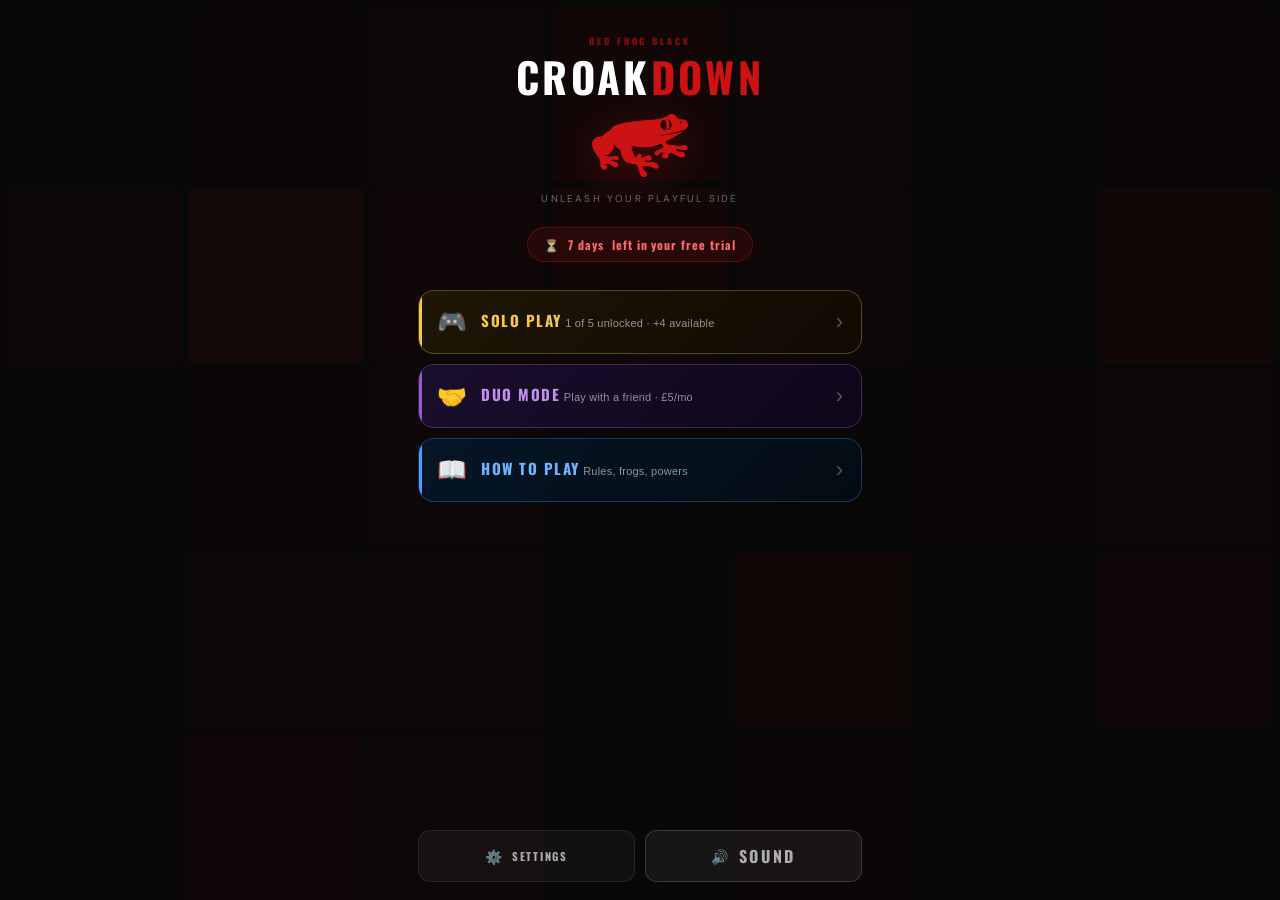
==== commit 163944ab: "Tadpole LV1-10 overhaul: strip LV1 butterflies, thicker LV2/LV6, add LV7 rotation + LV8 mud + LV9 ri" ====
--- a/game/index.html
+++ b/game/index.html
@@ -8124,6 +8124,15 @@
 let _tadLightning   = 0;     // LV9 lightning flash alpha
 let _tadLightningTimer = 0;
 let _tadWindQuakeTimer = null; // LV3: recurring tile-relocation (reuses Monaco quake)
+let _tadRotationTimer = null;  // LV7: periodic 90° board rotation (reuses Bali mechanic)
+let _tadRotationAngle = 0;     // LV7: cosmetic angle for the wind ring visual
+let _tadMudActive    = false;  // LV8: bottom rows masked + brown mud overlay
+let _tadMudRows      = 0;      // LV8: number of bottom rows currently muddy
+let _tadMudGrowTimer = null;   // LV8: grows mud over time
+let _tadFloodActive  = false;  // LV9: drives _tokyoFloodLevel for the rising tide
+let _tadFloodTimer   = null;   // LV9: tide cycle stepper
+let _tadFloodPhase   = 'off';  // LV9: calm | rising | peak | falling
+let _tadChaosTimer   = null;   // LV10: orchestrates rotation + quake bursts
 
 function _tadResetVisitors(){
   _tadFlocks = null; _tadFireflyFlocks = null; _tadSnow = null;
@@ -8133,6 +8142,18 @@
   _tadWindShakeAmp = 0; _tadLightning = 0; _tadLightningTimer = 0;
   // Stop the LV3 wind-quake timer when level changes; restart only if new level is 3.
   try { if(_tadWindQuakeTimer){ clearInterval(_tadWindQuakeTimer); _tadWindQuakeTimer = null; } } catch(_){}
+  // Stop the LV7 board-rotation timer when level changes; restart only if new level is 7 (or 10).
+  try { if(_tadRotationTimer){ clearInterval(_tadRotationTimer); _tadRotationTimer = null; } } catch(_){}
+  _tadRotationAngle = 0;
+  // Stop the LV8 mud grow timer + clear the mud mask if it was applied.
+  try { if(_tadMudGrowTimer){ clearInterval(_tadMudGrowTimer); _tadMudGrowTimer = null; } } catch(_){}
+  try { if(_tadMudActive){ _tadClearMud(); } } catch(_){}
+  _tadMudActive = false; _tadMudRows = 0;
+  // Stop the LV9 rising-water tide cycle when leaving LV9.
+  try { if(_tadFloodActive){ _tadStopTide(); } } catch(_){}
+  _tadFloodActive = false; _tadFloodPhase = 'off';
+  // Stop the LV10 chaos orchestrator.
+  try { if(_tadChaosTimer){ clearInterval(_tadChaosTimer); _tadChaosTimer = null; } } catch(_){}
   // Drop the LV5 frog-shape mask when leaving LV5; re-applied on entering LV5.
   try { _tadClearLv5FrogMask(); } catch(_){}
 }
@@ -8151,6 +8172,215 @@
       if (typeof _gfTriggerMonacoQuake === 'function') _gfTriggerMonacoQuake();
     } catch(_){}
   }, 10000);
+}
+
+// LV7: periodic 90° board rotation. Reuses the math from _gfRotateBoard (Bali)
+// but does NOT call it directly because that function early-returns unless
+// activeChallengeMode === 'goldenfrog'. We do the same grid mutation here in
+// Tadpole/standard mode, then update angle + recheck lines.
+function _tadRotateBoardOnce(){
+  if (activeChallengeMode !== 'standard' || !gameActive) return;
+  if (typeof grid === 'undefined' || !grid || !grid.length) return;
+  const newGrid = Array.from({length:ROWS}, () => new Array(COLS).fill(0));
+  for (let r = 0; r < ROWS; r++) {
+    for (let c = 0; c < COLS; c++) {
+      // Same 90° mapping as Bali: (r,c) → (c, ROWS-1-r)
+      const nr = c, nc = ROWS - 1 - r;
+      if (nr < ROWS && nc < COLS) newGrid[nr][nc] = grid[r][c];
+    }
+  }
+  for (let r = 0; r < ROWS; r++) for (let c = 0; c < COLS; c++) grid[r][c] = newGrid[r][c];
+  _tadRotationAngle = (_tadRotationAngle + 90) % 360;
+  try { if (typeof drawGrid === 'function') drawGrid(); } catch(_){}
+  try { if (typeof _gfRecheckLinesAfterMutation === 'function') _gfRecheckLinesAfterMutation(); } catch(_){}
+  try { if (typeof showEventBanner === 'function') showEventBanner('🌀 SPINNING POND — BOARD ROTATES!'); } catch(_){}
+}
+function _tadStartRotation(intervalMs){
+  try { if(_tadRotationTimer){ clearInterval(_tadRotationTimer); } } catch(_){}
+  const ms = intervalMs || 12000;
+  // Brief grace period before the first rotation
+  setTimeout(() => {
+    try {
+      if (activeChallengeMode !== 'standard' || !gameActive) return;
+      if (typeof level !== 'number' || (level !== 7 && level !== 10)) return;
+      _tadRotateBoardOnce();
+    } catch(_){}
+  }, 6000);
+  _tadRotationTimer = setInterval(() => {
+    try {
+      if (activeChallengeMode !== 'standard' || !gameActive) return;
+      if (typeof level !== 'number' || (level !== 7 && level !== 10)) return;
+      _tadRotateBoardOnce();
+    } catch(_){}
+  }, ms);
+}
+
+// LV8: bottom rows are muddy — can't place tiles there. Mud grows over time.
+// Starts with 1 row, grows to 3 rows after 30s + 60s of play.
+function _tadApplyMudMask(){
+  if (activeChallengeMode !== 'standard') return;
+  if (typeof level !== 'number' || (level !== 8 && level !== 10)) return;
+  const rows = Math.max(0, Math.min(ROWS-1, _tadMudRows|0));
+  // Build mask: false on muddy rows, true elsewhere. (gridMask[r][c]=true means playable.)
+  const m = Array.from({length: ROWS}, (_, r) =>
+    Array.from({length: COLS}, () => r < (ROWS - rows))
+  );
+  gridMask = m;
+  // Clear any tiles trapped in newly-muddied rows.
+  if (grid && grid.length) {
+    for (let r = ROWS - rows; r < ROWS; r++) {
+      if (r < 0) continue;
+      for (let c = 0; c < COLS; c++) grid[r][c] = 0;
+    }
+  }
+}
+function _tadStartMud(initialRows, growthSchedule){
+  _tadMudActive = true;
+  _tadMudRows = initialRows|0;
+  _tadApplyMudMask();
+  try { if (typeof drawGrid === 'function') drawGrid(); } catch(_){}
+  try { showEventBanner('💫 MUDDY POND — BOTTOM ROW BLOCKED!'); } catch(_){}
+  // Schedule mud growth steps: each entry [ms, totalRows]
+  try { if(_tadMudGrowTimer){ clearInterval(_tadMudGrowTimer); } } catch(_){}
+  const schedule = growthSchedule || [
+    [25000, 2],  // After 25s, mud rises to 2 rows
+    [55000, 3],  // After 55s, mud rises to 3 rows
+  ];
+  schedule.forEach(([ms, rows]) => {
+    setTimeout(() => {
+      try {
+        if (activeChallengeMode !== 'standard' || !gameActive) return;
+        if (typeof level !== 'number' || (level !== 8 && level !== 10)) return;
+        if (!_tadMudActive) return;
+        _tadMudRows = rows;
+        _tadApplyMudMask();
+        try { if (typeof drawGrid === 'function') drawGrid(); } catch(_){}
+        try { showEventBanner('💫 MUD IS RISING — ' + rows + ' ROWS BLOCKED!'); } catch(_){}
+      } catch(_){}
+    }, ms);
+  });
+}
+function _tadClearMud(){
+  _tadMudActive = false;
+  _tadMudRows = 0;
+  try { if(_tadMudGrowTimer){ clearInterval(_tadMudGrowTimer); _tadMudGrowTimer = null; } } catch(_){}
+  // Only null out gridMask if it isn't claimed by another mechanic (LV5 frog).
+  if (!_tadLv5MaskApplied) {
+    try { gridMask = null; } catch(_){}
+  }
+}
+
+// LV9: rising water. Drives _tokyoFloodLevel directly so isMasked() blocks the
+// flooded bottom rows for free. Tide cycles: calm → rising 1 row / 10s up to 4
+// → peak 3s → falling 1 row / 4s → calm 5s → repeat. Does NOT call
+// _tokyoStartTide() (that engine is hard-bound to cm_gfLevel === 4).
+const TAD_FLOOD_MAX = 4;
+function _tadStartTide(){
+  _tadStopTide();
+  _tadFloodActive = true;
+  _tadFloodPhase = 'calm';
+  if (typeof _tokyoFloodLevel === 'number') _tokyoFloodLevel = 0;
+  if (typeof _tokyoFloodTarget === 'number') _tokyoFloodTarget = 0;
+  // Start a rAF loop that smooths _tokyoFloodLevel toward _tokyoFloodTarget.
+  // Tokyo already has its own rAF; only start ours when Tokyo's isn't running.
+  if (typeof _tokyoFloodRafId === 'undefined' || !_tokyoFloodRafId) {
+    const animTick = () => {
+      if (typeof _tokyoFloodWavePhase === 'number') _tokyoFloodWavePhase += 0.06;
+      const diff = (_tokyoFloodTarget||0) - (_tokyoFloodLevel||0);
+      if (Math.abs(diff) > 0.01) _tokyoFloodLevel += diff * 0.12;
+      else _tokyoFloodLevel = _tokyoFloodTarget||0;
+      try { if (typeof drawGrid === 'function') drawGrid(); } catch(_){}
+      if (_tadFloodActive) _tokyoFloodRafId = requestAnimationFrame(animTick);
+    };
+    _tokyoFloodRafId = requestAnimationFrame(animTick);
+  }
+  // Step the tide every N ms
+  const step = () => {
+    try {
+      if (activeChallengeMode !== 'standard' || !gameActive) {
+        _tadFloodTimer = setTimeout(step, 1000);
+        return;
+      }
+      if (typeof level !== 'number' || (level !== 9 && level !== 10)) {
+        _tadFloodTimer = setTimeout(step, 1000);
+        return;
+      }
+      let nextMs = 10000;
+      if (_tadFloodPhase === 'calm' || _tadFloodPhase === 'off') {
+        _tadFloodPhase = 'rising';
+        _tokyoFloodTarget = Math.min(TAD_FLOOD_MAX, (_tokyoFloodTarget||0) + 1);
+        try { showEventBanner('🌊 RISING WATER — ROWS SUBMERGING!'); } catch(_){}
+        nextMs = 10000;
+      } else if (_tadFloodPhase === 'rising') {
+        if ((_tokyoFloodTarget||0) < TAD_FLOOD_MAX) {
+          _tokyoFloodTarget = Math.min(TAD_FLOOD_MAX, (_tokyoFloodTarget||0) + 1);
+          try { showEventBanner('🌊 RISING WATER — ' + _tokyoFloodTarget + '/' + TAD_FLOOD_MAX); } catch(_){}
+          nextMs = 10000;
+        } else {
+          _tadFloodPhase = 'peak';
+          try { showEventBanner('⚠️ FLOOD PEAK — HOLD ON!'); } catch(_){}
+          nextMs = 3000;
+        }
+      } else if (_tadFloodPhase === 'peak') {
+        _tadFloodPhase = 'falling';
+        _tokyoFloodTarget = Math.max(0, (_tokyoFloodTarget||0) - 1);
+        try { showEventBanner('🌊 WATER — RECEDING'); } catch(_){}
+        nextMs = 4000;
+      } else if (_tadFloodPhase === 'falling') {
+        if ((_tokyoFloodTarget||0) > 0) {
+          _tokyoFloodTarget = Math.max(0, (_tokyoFloodTarget||0) - 1);
+          nextMs = 4000;
+        } else {
+          _tadFloodPhase = 'calm';
+          try { showEventBanner('🌟 CALM — BREATHE'); } catch(_){}
+          nextMs = 5000;
+        }
+      }
+      _tadFloodTimer = setTimeout(step, nextMs);
+    } catch(_e){
+      _tadFloodTimer = setTimeout(step, 2000);
+    }
+  };
+  // 8s grace before the first rise
+  _tadFloodTimer = setTimeout(step, 8000);
+}
+function _tadStopTide(){
+  _tadFloodActive = false;
+  _tadFloodPhase = 'off';
+  try { if(_tadFloodTimer){ clearTimeout(_tadFloodTimer); _tadFloodTimer = null; } } catch(_){}
+  // Don't touch Tokyo's rAF if Tokyo (Golden Frog LV4) is the one running it.
+  // We only own it when activeChallengeMode === 'standard'.
+  if (activeChallengeMode === 'standard') {
+    try {
+      if (typeof _tokyoFloodRafId !== 'undefined' && _tokyoFloodRafId) {
+        cancelAnimationFrame(_tokyoFloodRafId);
+        _tokyoFloodRafId = null;
+      }
+      if (typeof _tokyoFloodLevel === 'number') _tokyoFloodLevel = 0;
+      if (typeof _tokyoFloodTarget === 'number') _tokyoFloodTarget = 0;
+    } catch(_){}
+  }
+}
+
+// LV10: chaos orchestrator. Periodically triggers rotations + quake bursts on
+// top of the rising water + mud + festival visitors. Frequency stays well
+// below LV7/LV8 standalone so the player still has windows to play.
+function _tadStartChaos(){
+  try { if(_tadChaosTimer){ clearInterval(_tadChaosTimer); } } catch(_){}
+  let tick = 0;
+  _tadChaosTimer = setInterval(() => {
+    try {
+      if (activeChallengeMode !== 'standard' || !gameActive) return;
+      if (typeof level !== 'number' || level !== 10) return;
+      tick++;
+      // Alternate: every 20s rotate the board; every 30s a Monaco quake gust.
+      if (tick % 2 === 0 && typeof _gfTriggerMonacoQuake === 'function') {
+        _gfTriggerMonacoQuake();
+      } else {
+        _tadRotateBoardOnce();
+      }
+    } catch(_){}
+  }, 15000);
 }
 
 // LV5: shape the playable area like a frog. 10×10 mask where 1 = playable,
@@ -8244,6 +8474,18 @@
     if(lvl === 3 && !_tadWindQuakeTimer){ _tadStartWindQuakes(); }
     // LV5: install the frog-shaped play-area mask on entry.
     if(lvl === 5){ _tadEnsureLv5FrogMask(); }
+    // LV7: start the spinning-pond board rotation cycle.
+    if(lvl === 7 && !_tadRotationTimer){ _tadStartRotation(12000); }
+    // LV8: muddy pond — bottom row blocked from the start, grows over time.
+    if(lvl === 8 && !_tadMudActive){ _tadStartMud(1); }
+    // LV9: rising water — tide cycle drives _tokyoFloodLevel.
+    if(lvl === 9 && !_tadFloodActive){ _tadStartTide(); }
+    // LV10: chaos finale — mud + rising water + rotation + occasional quake.
+    if(lvl === 10){
+      if (!_tadMudActive) _tadStartMud(1, [[40000, 2]]);
+      if (!_tadFloodActive) _tadStartTide();
+      if (!_tadChaosTimer) _tadStartChaos();
+    }
   }
   const t = (typeof _ambientT === 'number') ? _ambientT : 0;
 
@@ -8313,55 +8555,12 @@
   }
 
   // ── (2) PER-LEVEL SIGNATURE VISITOR ─────────────────────────
-  // LV1 → DENSE spring butterfly swarm + dragonflies. 5 flocks × 40 butterflies
-  // = 200 butterflies covering the board, plus drifting halos and 3 dragonflies.
-  // User wanted ~10× thicker so the board is genuinely obscured.
+  // LV1 → calm spring meadow. User explicitly asked to remove butterflies from
+  // LV1 (they live on LV2 now); leave only a few drifting dragonflies on top of
+  // the spring petal season overlay. NO swarms, NO obscuring — LV1 is genuinely
+  // the easiest, gentlest level.
   if(lvl === 1){
-    const palette1 = [
-      [255,170, 60], [255,120,180], [180,220,255], [200,150,255],
-      [255,230,120], [140,255,200], [255,200,200], [200,255,220]
-    ];
-    if(!_tadFlocks) _tadFlocks = [
-      _tadMakeFlock(W, H, 40, palette1, 7),
-      _tadMakeFlock(W, H, 40, palette1, 7),
-      _tadMakeFlock(W, H, 40, palette1, 7),
-      _tadMakeFlock(W, H, 40, palette1, 7),
-      _tadMakeFlock(W, H, 40, palette1, 7),
-    ];
-    for(const f of _tadFlocks){
-      _tadTickFlock(f, W, H, t);
-      // Larger, slightly stronger halo so flocks read as cloud-like cover
-      ctx.save();
-      const halo = ctx.createRadialGradient(f.cx, f.cy, 0, f.cx, f.cy, 110);
-      halo.addColorStop(0,   'rgba(255,240,250,0.28)');
-      halo.addColorStop(0.5, 'rgba(255,240,250,0.12)');
-      halo.addColorStop(1,   'rgba(255,240,250,0.00)');
-      ctx.fillStyle = halo;
-      ctx.beginPath(); ctx.arc(f.cx, f.cy, 110, 0, Math.PI*2); ctx.fill();
-      // Butterflies
-      for(const b of f.items){
-        const bx = f.cx + b.ox + Math.sin(t*0.04+b.phase)*4;
-        const by = f.cy + b.oy + Math.cos(t*0.035+b.phase)*3;
-        const flap = 0.55 + Math.abs(Math.sin(t*0.18+b.phase))*0.45;
-        ctx.save();
-        ctx.translate(bx, by);
-        ctx.rotate(Math.sin(t*0.025+b.phase)*0.20);
-        // Wing pair
-        ctx.fillStyle = `rgba(${b.col[0]},${b.col[1]},${b.col[2]},0.92)`;
-        ctx.beginPath(); ctx.ellipse(-b.size*0.55, 0, b.size*0.78*flap, b.size*0.55, -0.25, 0, Math.PI*2); ctx.fill();
-        ctx.beginPath(); ctx.ellipse( b.size*0.55, 0, b.size*0.78*flap, b.size*0.55,  0.25, 0, Math.PI*2); ctx.fill();
-        // Inner lighter spot
-        ctx.fillStyle = 'rgba(255,255,255,0.55)';
-        ctx.beginPath(); ctx.ellipse(-b.size*0.55, 0, b.size*0.30*flap, b.size*0.22, -0.25, 0, Math.PI*2); ctx.fill();
-        ctx.beginPath(); ctx.ellipse( b.size*0.55, 0, b.size*0.30*flap, b.size*0.22,  0.25, 0, Math.PI*2); ctx.fill();
-        // Body
-        ctx.fillStyle = 'rgba(40,30,30,0.88)';
-        ctx.beginPath(); ctx.ellipse(0, 0, 0.7, b.size*0.42, 0, 0, Math.PI*2); ctx.fill();
-        ctx.restore();
-      }
-      ctx.restore();
-    }
-    // Keep the 3 dragonflies as accent visitors zigzagging across the swarm.
+    // Keep the 3 dragonflies as accent visitors zigzagging across the meadow.
     if(!_tadDragonflies) _tadDragonflies = Array.from({length:3}, () => ({
       x:Math.random()*W, y:Math.random()*H*0.7,
       vx:(Math.random()<0.5?-1:1)*(0.6+Math.random()*0.4),
@@ -8386,29 +8585,32 @@
     }
   }
 
-  // LV2 → 3 butterfly flocks (REUSES TF LV1 visual, density-biased)
+  // LV2 → butterfly flocks (REUSES TF LV1 visual, density-biased)
   else if(lvl === 2){
-    // User wanted ~10× thicker butterfly cover on LV2.
-    // 5 flocks × 80 butterflies = 400 total (was 3×28=84), with much stronger halos.
+    // User wanted EVEN thicker butterfly cover on LV2: previous 5×80 still felt
+    // see-through. Push to 7 flocks × 100 = 700 butterflies, with much stronger
+    // halos so the center is genuinely opaque while edges keep some visibility.
     const palette = [[255,170,60],[255,120,180],[180,220,255],[200,150,255],[255,230,120],[140,255,200],[255,200,200],[200,255,220]];
     if(!_tadFlocks) _tadFlocks = [
-      _tadMakeFlock(W, H, 80, palette, 7),
-      _tadMakeFlock(W, H, 80, palette, 7),
-      _tadMakeFlock(W, H, 80, palette, 7),
-      _tadMakeFlock(W, H, 80, palette, 7),
-      _tadMakeFlock(W, H, 80, palette, 7),
+      _tadMakeFlock(W, H, 100, palette, 7),
+      _tadMakeFlock(W, H, 100, palette, 7),
+      _tadMakeFlock(W, H, 100, palette, 7),
+      _tadMakeFlock(W, H, 100, palette, 7),
+      _tadMakeFlock(W, H, 100, palette, 7),
+      _tadMakeFlock(W, H, 100, palette, 7),
+      _tadMakeFlock(W, H, 100, palette, 7),
     ];
     for(const f of _tadFlocks){
       _tadTickFlock(f, W, H, t);
-      // Each flock has a thick halo behind it to obscure tiles substantially
+      // Each flock has a thick halo behind it — center opaque, edges feathered.
       ctx.save();
-      const halo = ctx.createRadialGradient(f.cx, f.cy, 0, f.cx, f.cy, 130);
-      halo.addColorStop(0,   'rgba(255,240,250,0.42)');
-      halo.addColorStop(0.4, 'rgba(255,240,250,0.24)');
-      halo.addColorStop(0.75,'rgba(255,240,250,0.10)');
+      const halo = ctx.createRadialGradient(f.cx, f.cy, 0, f.cx, f.cy, 150);
+      halo.addColorStop(0,   'rgba(255,240,250,0.62)');
+      halo.addColorStop(0.35,'rgba(255,240,250,0.40)');
+      halo.addColorStop(0.70,'rgba(255,240,250,0.18)');
       halo.addColorStop(1,   'rgba(255,240,250,0.00)');
       ctx.fillStyle = halo;
-      ctx.beginPath(); ctx.arc(f.cx, f.cy, 130, 0, Math.PI*2); ctx.fill();
+      ctx.beginPath(); ctx.arc(f.cx, f.cy, 150, 0, Math.PI*2); ctx.fill();
       // Butterflies
       for(const b of f.items){
         const bx = f.cx + b.ox + Math.sin(t*0.04+b.phase)*4;
@@ -8556,13 +8758,20 @@
     ctx.restore();
   }
 
-  // LV6 → 3 heavy mist patches (Fog the Frog reuse) — strong obscuring
+  // LV6 → heavy mist patches (Fog the Frog reuse) — user asked for MUCH thicker.
+  // 6 large patches, center opaque, edges still feathered so visible tiles peek
+  // through at the board edge (per user preference: "transitional and moves
+  // around the board with middle being non transparent and the edges with some
+  // visibility").
   else if(lvl === 6){
     if(!_tadMistPatches){
       _tadMistPatches = [
-        { x: W*0.25, y: H*0.30, r: Math.min(W,H)*0.40, vx: 0.30, vy: 0.10 },
-        { x: W*0.70, y: H*0.55, r: Math.min(W,H)*0.45, vx:-0.25, vy: 0.12 },
-        { x: W*0.50, y: H*0.75, r: Math.min(W,H)*0.38, vx: 0.18, vy:-0.08 },
+        { x: W*0.20, y: H*0.25, r: Math.min(W,H)*0.48, vx: 0.30, vy: 0.10 },
+        { x: W*0.78, y: H*0.30, r: Math.min(W,H)*0.50, vx:-0.28, vy: 0.08 },
+        { x: W*0.50, y: H*0.50, r: Math.min(W,H)*0.55, vx: 0.22, vy:-0.12 },
+        { x: W*0.30, y: H*0.72, r: Math.min(W,H)*0.46, vx:-0.18, vy: 0.10 },
+        { x: W*0.72, y: H*0.78, r: Math.min(W,H)*0.50, vx: 0.20, vy:-0.08 },
+        { x: W*0.50, y: H*0.95, r: Math.min(W,H)*0.42, vx: 0.14, vy:-0.06 },
       ];
     }
     for(const p of _tadMistPatches){
@@ -8571,11 +8780,11 @@
       if(p.y < -p.r*0.2 || p.y > H+p.r*0.2) p.vy *= -1;
       ctx.save();
       const grd = ctx.createRadialGradient(p.x, p.y, 0, p.x, p.y, p.r);
-      // Strong center, soft edges — Fog the Frog opacity model
-      grd.addColorStop(0,    'rgba(228,232,240,0.62)');
-      grd.addColorStop(0.40, 'rgba(220,225,235,0.45)');
-      grd.addColorStop(0.70, 'rgba(210,218,228,0.20)');
-      grd.addColorStop(0.92, 'rgba(200,210,222,0.05)');
+      // Stronger center, soft feathered edges — Fog the Frog opacity model.
+      grd.addColorStop(0,    'rgba(228,232,240,0.88)');
+      grd.addColorStop(0.35, 'rgba(220,225,235,0.68)');
+      grd.addColorStop(0.60, 'rgba(210,218,228,0.38)');
+      grd.addColorStop(0.85, 'rgba(200,210,222,0.12)');
       grd.addColorStop(1,    'rgba(200,210,222,0.00)');
       ctx.fillStyle = grd;
       ctx.beginPath(); ctx.arc(p.x, p.y, p.r, 0, Math.PI*2); ctx.fill();
@@ -8583,83 +8792,136 @@
     }
   }
 
-  // LV7 → corner frost crystals + snow already handled by season
+  // LV7 → SPINNING POND. Board rotates 90° every ~12s (timer hooked above
+  // reuses the Bali rotation math). Visual layer: a swirling wind vortex with
+  // arc trails so the player has a constant cue that the pond is spinning.
+  // Per user preference, vortex is densest at the CENTER and feathers out
+  // at the edges so tiles near the edges remain visible.
   else if(lvl === 7){
-    // Frost crystals creeping in from corners
     ctx.save();
-    const corners = [
-      {x:0, y:0},
-      {x:W, y:0},
-      {x:0, y:H},
-      {x:W, y:H}
-    ];
-    for(const c of corners){
-      const grd = ctx.createRadialGradient(c.x, c.y, 0, c.x, c.y, Math.min(W,H)*0.42);
-      grd.addColorStop(0,    'rgba(220,240,255,0.55)');
-      grd.addColorStop(0.45, 'rgba(220,240,255,0.20)');
-      grd.addColorStop(1,    'rgba(220,240,255,0.00)');
-      ctx.fillStyle = grd;
-      ctx.beginPath(); ctx.arc(c.x, c.y, Math.min(W,H)*0.42, 0, Math.PI*2); ctx.fill();
-    }
-    // A few decorative snowflake icons
-    ctx.strokeStyle = 'rgba(230,245,255,0.65)';
-    ctx.lineWidth = 1.2;
-    const flakes = [
-      {x: W*0.12, y: H*0.18, s:8},
-      {x: W*0.85, y: H*0.22, s:7},
-      {x: W*0.20, y: H*0.78, s:9},
-      {x: W*0.78, y: H*0.82, s:8},
-    ];
-    for(const fk of flakes){
+    const cx = W/2, cy = H/2;
+    const maxR = Math.min(W,H)*0.55;
+    // Soft swirling backdrop — center-opaque, edge-feathered
+    const vortex = ctx.createRadialGradient(cx, cy, 0, cx, cy, maxR);
+    vortex.addColorStop(0,    'rgba(180,210,235,0.32)');
+    vortex.addColorStop(0.35, 'rgba(160,195,225,0.22)');
+    vortex.addColorStop(0.70, 'rgba(140,180,210,0.10)');
+    vortex.addColorStop(1,    'rgba(120,170,200,0.00)');
+    ctx.fillStyle = vortex;
+    ctx.beginPath(); ctx.arc(cx, cy, maxR, 0, Math.PI*2); ctx.fill();
+    // Spiral wind arcs — trail the rotation. Use _ambientT for continuous spin
+    // PLUS _tadRotationAngle for a hard "snap" cue when the grid actually rotates.
+    const spinT = t * 0.015 + (_tadRotationAngle * Math.PI / 180);
+    ctx.strokeStyle = 'rgba(220,235,250,0.55)';
+    ctx.lineWidth = 2;
+    for(let i = 0; i < 8; i++){
+      const ringR = maxR * (0.20 + i * 0.10);
+      const startA = spinT + i * 0.35;
+      ctx.beginPath();
+      ctx.arc(cx, cy, ringR, startA, startA + Math.PI*0.55);
+      ctx.stroke();
+    }
+    // Inner faster spirals
+    ctx.strokeStyle = 'rgba(240,250,255,0.40)';
+    ctx.lineWidth = 1.4;
+    for(let i = 0; i < 6; i++){
+      const ringR = maxR * (0.10 + i * 0.06);
+      const startA = -spinT*1.6 + i * 0.6;
+      ctx.beginPath();
+      ctx.arc(cx, cy, ringR, startA, startA + Math.PI*0.40);
+      ctx.stroke();
+    }
+    // Whirling leaves swept by the vortex (also signal the rotation visually)
+    if(!_tadLeaves) _tadLeaves = Array.from({length:28}, () => ({
+      a: Math.random()*Math.PI*2,
+      r: 30+Math.random()*(maxR*0.85),
+      vR: -0.12-Math.random()*0.08, // spiral inward
+      vA: 0.012+Math.random()*0.018, // angular speed
+      size: 2+Math.random()*2,
+      hue: Math.floor(Math.random()*3)
+    }));
+    const leafCols = ['rgba(190,210,235,0.85)','rgba(160,200,240,0.85)','rgba(220,235,250,0.85)'];
+    for(const p of _tadLeaves){
+      p.a += p.vA; p.r += p.vR;
+      if(p.r < 8) { p.r = maxR*0.9; p.a = Math.random()*Math.PI*2; }
+      const lx = cx + Math.cos(p.a)*p.r;
+      const ly = cy + Math.sin(p.a)*p.r;
       ctx.save();
-      ctx.translate(fk.x, fk.y);
-      ctx.rotate(t*0.005);
-      for(let a=0;a<6;a++){
-        ctx.rotate(Math.PI/3);
+      ctx.translate(lx, ly);
+      ctx.rotate(p.a + Math.PI/2);
+      ctx.fillStyle = leafCols[p.hue];
+      ctx.beginPath(); ctx.ellipse(0,0,p.size*1.6,p.size*0.7,0,0,Math.PI*2); ctx.fill();
+      ctx.restore();
+    }
+    ctx.restore();
+  }
+
+  // LV8 → MUDDY POND. Bottom 1-3 rows are masked (mud) — player can't place
+  // tiles there. Mud is rendered AFTER tiles as a thick brown organic gradient
+  // so it reads as a physical bog. _tadStartMud() (called above on level entry)
+  // installs the gridMask; this block paints the visible mud surface.
+  else if(lvl === 8){
+    if (_tadMudActive && _tadMudRows > 0) {
+      const cellPx = (typeof CELL === 'number' && CELL > 0) ? CELL : (H / ROWS);
+      const mudTop = (ROWS - _tadMudRows) * cellPx;
+      ctx.save();
+      // Mud body — thick opaque brown gradient
+      const mg = ctx.createLinearGradient(0, mudTop, 0, H);
+      mg.addColorStop(0,    'rgba(95,55,25,0.85)');
+      mg.addColorStop(0.30, 'rgba(75,45,20,0.95)');
+      mg.addColorStop(0.70, 'rgba(55,30,15,0.98)');
+      mg.addColorStop(1,    'rgba(40,20,10,1.00)');
+      ctx.fillStyle = mg;
+      ctx.fillRect(0, mudTop, W, H - mudTop);
+      // Organic wavy top edge (bubbling mud surface)
+      ctx.beginPath();
+      ctx.moveTo(0, mudTop);
+      for(let x = 0; x <= W; x += 4){
+        const wave = Math.sin(x*0.03 + t*0.04) * 4 + Math.sin(x*0.07 - t*0.03) * 2.5;
+        ctx.lineTo(x, mudTop + wave);
+      }
+      ctx.lineTo(W, mudTop); ctx.closePath();
+      ctx.fillStyle = 'rgba(110,70,30,0.85)';
+      ctx.fill();
+      // Bubbles rising in the mud
+      ctx.fillStyle = 'rgba(160,110,55,0.75)';
+      for(let i = 0; i < 14; i++){
+        const bx = (i * 67 + Math.sin(t*0.02 + i)*18) % W;
+        const cycle = (t*0.6 + i*30) % (H - mudTop + 20);
+        const by = H - cycle;
+        if(by > mudTop + 6 && by < H - 2){
+          ctx.beginPath();
+          ctx.arc(bx, by, 2 + Math.sin(t*0.05 + i)*0.8, 0, Math.PI*2);
+          ctx.fill();
+        }
+      }
+      // Reedy grass tufts poking up from the mud surface
+      ctx.strokeStyle = 'rgba(70,90,40,0.9)';
+      ctx.lineWidth = 1.6;
+      for(let i = 0; i < 9; i++){
+        const gx = (i * 95 + 30) % W;
+        const sway = Math.sin(t*0.03 + i)*3;
         ctx.beginPath();
-        ctx.moveTo(0,0); ctx.lineTo(0, fk.s);
-        ctx.moveTo(0, fk.s*0.5); ctx.lineTo(fk.s*0.3, fk.s*0.7);
-        ctx.moveTo(0, fk.s*0.5); ctx.lineTo(-fk.s*0.3, fk.s*0.7);
+        ctx.moveTo(gx, mudTop + 2);
+        ctx.quadraticCurveTo(gx + sway, mudTop - 4, gx + sway*1.5, mudTop - 10);
         ctx.stroke();
       }
       ctx.restore();
     }
-    ctx.restore();
-  }
-
-  // LV8 → sandstorm tint + drifting sand particles (Cairo/Accra monument theme)
-  else if(lvl === 8){
-    // Warm sand wash across entire canvas
-    ctx.save();
-    ctx.globalCompositeOperation = 'overlay';
-    ctx.fillStyle = 'rgba(220,170,90,0.20)';
-    ctx.fillRect(0,0,W,H);
-    ctx.restore();
-    // Sand particles streaking horizontally
-    if(!_tadSandParticles) _tadSandParticles = Array.from({length:80}, () => ({
-      x:Math.random()*W, y:Math.random()*H,
-      vx:2.5+Math.random()*1.8, vy:(Math.random()-0.5)*0.3,
-      r:0.8+Math.random()*1.2,
-      alpha:0.3+Math.random()*0.3
-    }));
-    ctx.save();
-    for(const s of _tadSandParticles){
-      s.x += s.vx; s.y += s.vy;
-      if(s.x > W+5) { s.x = -5; s.y = Math.random()*H; }
-      if(s.y < 0) s.y = H; else if(s.y > H) s.y = 0;
-      ctx.fillStyle = `rgba(230,200,140,${s.alpha})`;
-      ctx.beginPath(); ctx.arc(s.x, s.y, s.r, 0, Math.PI*2); ctx.fill();
-    }
-    ctx.restore();
-  }
-
-  // LV9 → rain + safe lightning + drifting storm fog (TF LV9 visual)
+  }
+
+  // LV9 → RISING WATER. _tadStartTide() (called above on entry) drives
+  // _tokyoFloodLevel; isMasked() already blocks flooded rows so tiles can't be
+  // placed on submerged cells. The actual water VISUAL is drawn in drawGrid()
+  // (gated for tadpole mode via the Tokyo-tide draw path we extended below).
+  // Here we just add storm ambience on top — rain + drifting fog — so the level
+  // reads as a thunderstorm flooding the pond.
   else if(lvl === 9){
     // Drifting storm fog patches (2)
     if(!_tadMistPatches){
       _tadMistPatches = [
         { x: W*0.30, y: H*0.40, r: Math.min(W,H)*0.42, vx: 0.20, vy: 0.08 },
-        { x: W*0.70, y: H*0.60, r: Math.min(W,H)*0.45, vx:-0.18, vy: 0.10 },
+        { x: W*0.70, y: H*0.50, r: Math.min(W,H)*0.45, vx:-0.18, vy: 0.10 },
       ];
     }
     for(const p of _tadMistPatches){
@@ -8709,8 +8971,36 @@
     }
   }
 
-  // LV10 → festival: butterflies + fireflies + petals + shooting stars + soft fog
+  // LV10 → CHAOS FINALE. Mud + rising water + periodic board rotation +
+  // occasional quake gusts are all driven by the timers started above on entry.
+  // This block paints the festival visitors (butterflies + fireflies + shooting
+  // stars) PLUS a brown mud surface (because gridMask hides the bottom row).
   else if(lvl === 10){
+    // Mud surface visual (the mask itself is set by _tadStartMud above).
+    if (_tadMudActive && _tadMudRows > 0) {
+      const cellPx = (typeof CELL === 'number' && CELL > 0) ? CELL : (H / ROWS);
+      const mudTop = (ROWS - _tadMudRows) * cellPx;
+      ctx.save();
+      const mg = ctx.createLinearGradient(0, mudTop, 0, H);
+      mg.addColorStop(0,    'rgba(85,50,25,0.78)');
+      mg.addColorStop(0.5,  'rgba(60,35,18,0.95)');
+      mg.addColorStop(1,    'rgba(40,22,10,1.00)');
+      ctx.fillStyle = mg;
+      ctx.fillRect(0, mudTop, W, H - mudTop);
+      // Bubbles
+      ctx.fillStyle = 'rgba(150,100,50,0.7)';
+      for(let i = 0; i < 10; i++){
+        const bx = (i * 79 + Math.sin(t*0.03 + i)*16) % W;
+        const cycle = (t*0.5 + i*30) % (H - mudTop + 20);
+        const by = H - cycle;
+        if(by > mudTop + 6 && by < H - 2){
+          ctx.beginPath();
+          ctx.arc(bx, by, 1.8, 0, Math.PI*2);
+          ctx.fill();
+        }
+      }
+      ctx.restore();
+    }
     // 2 butterfly flocks
     const bpal = [[255,170,60],[255,120,180],[180,220,255],[200,150,255],[255,230,120]];
     if(!_tadFlocks) _tadFlocks = [
@@ -22475,7 +22765,10 @@
   // Tokyo TIDE: draw water layer covering flooded rows. Drawn BEFORE tiles so
   // any tiles caught by the rising water render on top — they look submerged
   // because of the translucent blue overlay drawn later.
-  if (typeof _tokyoFloodLevel === 'number' && _tokyoFloodLevel > 0.01 && cm_gfLevel === 4) {
+  if (typeof _tokyoFloodLevel === 'number' && _tokyoFloodLevel > 0.01 && (
+        cm_gfLevel === 4 ||
+        (activeChallengeMode === 'standard' && (level === 9 || level === 10) && _tadFloodActive)
+      )) {
     const floodTopY = (ROWS - _tokyoFloodLevel) * CELL;
     const W = gridCanvas.width;
     const H = gridCanvas.height;
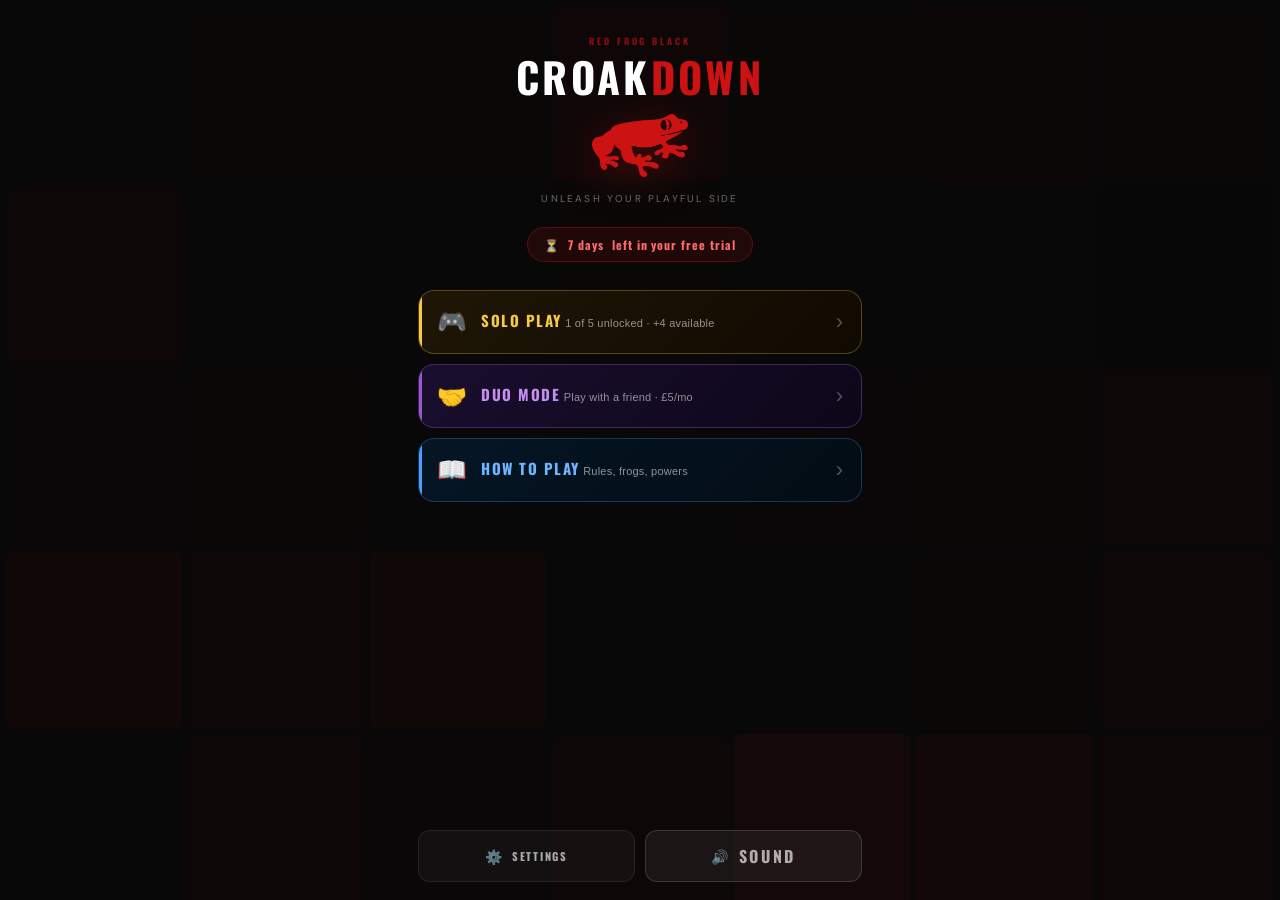
==== commit 76e56a4d: "Tadpole LV8: mud now cycles on/off every 5s instead of growing over time" ====
--- a/game/index.html
+++ b/game/index.html
@@ -8129,6 +8129,7 @@
 let _tadMudActive    = false;  // LV8: bottom rows masked + brown mud overlay
 let _tadMudRows      = 0;      // LV8: number of bottom rows currently muddy
 let _tadMudGrowTimer = null;   // LV8: grows mud over time
+let _tadMudCycleTimer = null;  // LV8: toggles mud on/off every 5s
 let _tadFloodActive  = false;  // LV9: drives _tokyoFloodLevel for the rising tide
 let _tadFloodTimer   = null;   // LV9: tide cycle stepper
 let _tadFloodPhase   = 'off';  // LV9: calm | rising | peak | falling
@@ -8145,8 +8146,9 @@
   // Stop the LV7 board-rotation timer when level changes; restart only if new level is 7 (or 10).
   try { if(_tadRotationTimer){ clearInterval(_tadRotationTimer); _tadRotationTimer = null; } } catch(_){}
   _tadRotationAngle = 0;
-  // Stop the LV8 mud grow timer + clear the mud mask if it was applied.
+  // Stop the LV8 mud grow timer + cycle timer + clear the mud mask if it was applied.
   try { if(_tadMudGrowTimer){ clearInterval(_tadMudGrowTimer); _tadMudGrowTimer = null; } } catch(_){}
+  try { if(_tadMudCycleTimer){ clearInterval(_tadMudCycleTimer); _tadMudCycleTimer = null; } } catch(_){}
   try { if(_tadMudActive){ _tadClearMud(); } } catch(_){}
   _tadMudActive = false; _tadMudRows = 0;
   // Stop the LV9 rising-water tide cycle when leaving LV9.
@@ -8268,6 +8270,44 @@
   if (!_tadLv5MaskApplied) {
     try { gridMask = null; } catch(_){}
   }
+}
+
+// LV8: cycle mud on and off every `periodMs` (default 5000ms). When ON,
+// `rows` bottom rows are muddy + masked. When OFF, mud clears entirely.
+function _tadStartMudCycle(rows, periodMs){
+  const r = Math.max(1, (rows|0) || 1);
+  const period = Math.max(500, (periodMs|0) || 5000);
+  try { if(_tadMudCycleTimer){ clearInterval(_tadMudCycleTimer); _tadMudCycleTimer = null; } } catch(_){}
+  // Start with mud ON immediately.
+  _tadMudActive = true;
+  _tadMudRows = r;
+  try { _tadApplyMudMask(); } catch(_){}
+  try { if (typeof drawGrid === 'function') drawGrid(); } catch(_){}
+  try { showEventBanner('💫 MUDDY POND — MUD COMES AND GOES!'); } catch(_){}
+  _tadMudCycleTimer = setInterval(() => {
+    try {
+      if (activeChallengeMode !== 'standard' || !gameActive) return;
+      if (typeof level !== 'number' || level !== 8) {
+        try { clearInterval(_tadMudCycleTimer); } catch(_){}
+        _tadMudCycleTimer = null;
+        return;
+      }
+      if (_tadMudActive) {
+        // Toggle OFF — clear the mud mask but keep cycle running.
+        _tadMudActive = false;
+        _tadMudRows = 0;
+        if (!_tadLv5MaskApplied) {
+          try { gridMask = null; } catch(_){}
+        }
+      } else {
+        // Toggle ON — re-apply the mud mask.
+        _tadMudActive = true;
+        _tadMudRows = r;
+        try { _tadApplyMudMask(); } catch(_){}
+      }
+      try { if (typeof drawGrid === 'function') drawGrid(); } catch(_){}
+    } catch(_){}
+  }, period);
 }
 
 // LV9: rising water. Drives _tokyoFloodLevel directly so isMasked() blocks the
@@ -8476,8 +8516,8 @@
     if(lvl === 5){ _tadEnsureLv5FrogMask(); }
     // LV7: start the spinning-pond board rotation cycle.
     if(lvl === 7 && !_tadRotationTimer){ _tadStartRotation(12000); }
-    // LV8: muddy pond — bottom row blocked from the start, grows over time.
-    if(lvl === 8 && !_tadMudActive){ _tadStartMud(1); }
+    // LV8: muddy pond — bottom row blocked, cycles on/off every 5s.
+    if(lvl === 8 && !_tadMudCycleTimer){ _tadStartMudCycle(1, 5000); }
     // LV9: rising water — tide cycle drives _tokyoFloodLevel.
     if(lvl === 9 && !_tadFloodActive){ _tadStartTide(); }
     // LV10: chaos finale — mud + rising water + rotation + occasional quake.
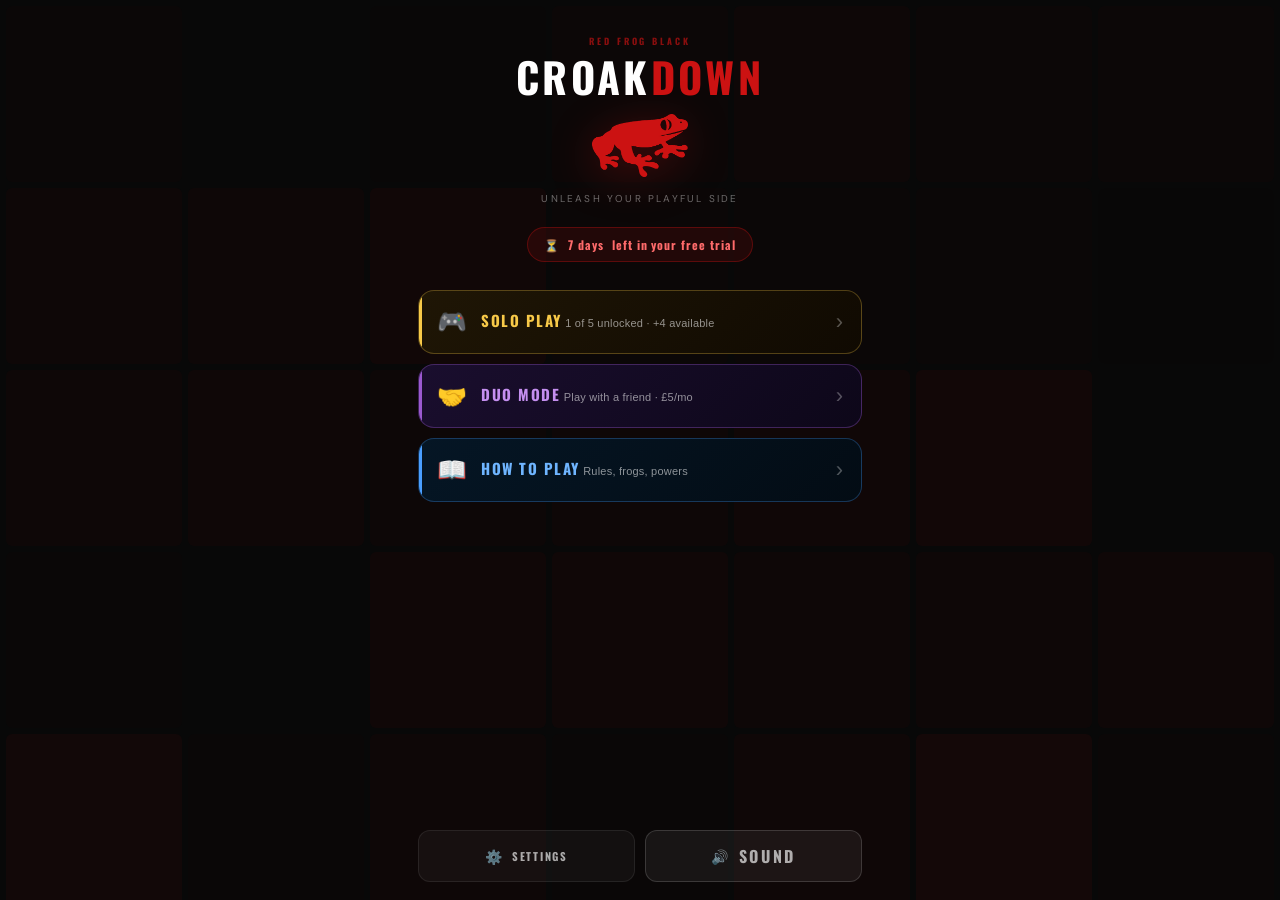
==== commit 1b3a54cd: "Tadpole LV10: mud also cycles on/off, every 4s" ====
--- a/game/index.html
+++ b/game/index.html
@@ -8287,7 +8287,7 @@
   _tadMudCycleTimer = setInterval(() => {
     try {
       if (activeChallengeMode !== 'standard' || !gameActive) return;
-      if (typeof level !== 'number' || level !== 8) {
+      if (typeof level !== 'number' || (level !== 8 && level !== 10)) {
         try { clearInterval(_tadMudCycleTimer); } catch(_){}
         _tadMudCycleTimer = null;
         return;
@@ -8522,7 +8522,7 @@
     if(lvl === 9 && !_tadFloodActive){ _tadStartTide(); }
     // LV10: chaos finale — mud + rising water + rotation + occasional quake.
     if(lvl === 10){
-      if (!_tadMudActive) _tadStartMud(1, [[40000, 2]]);
+      if (!_tadMudCycleTimer) _tadStartMudCycle(1, 4000);
       if (!_tadFloodActive) _tadStartTide();
       if (!_tadChaosTimer) _tadStartChaos();
     }
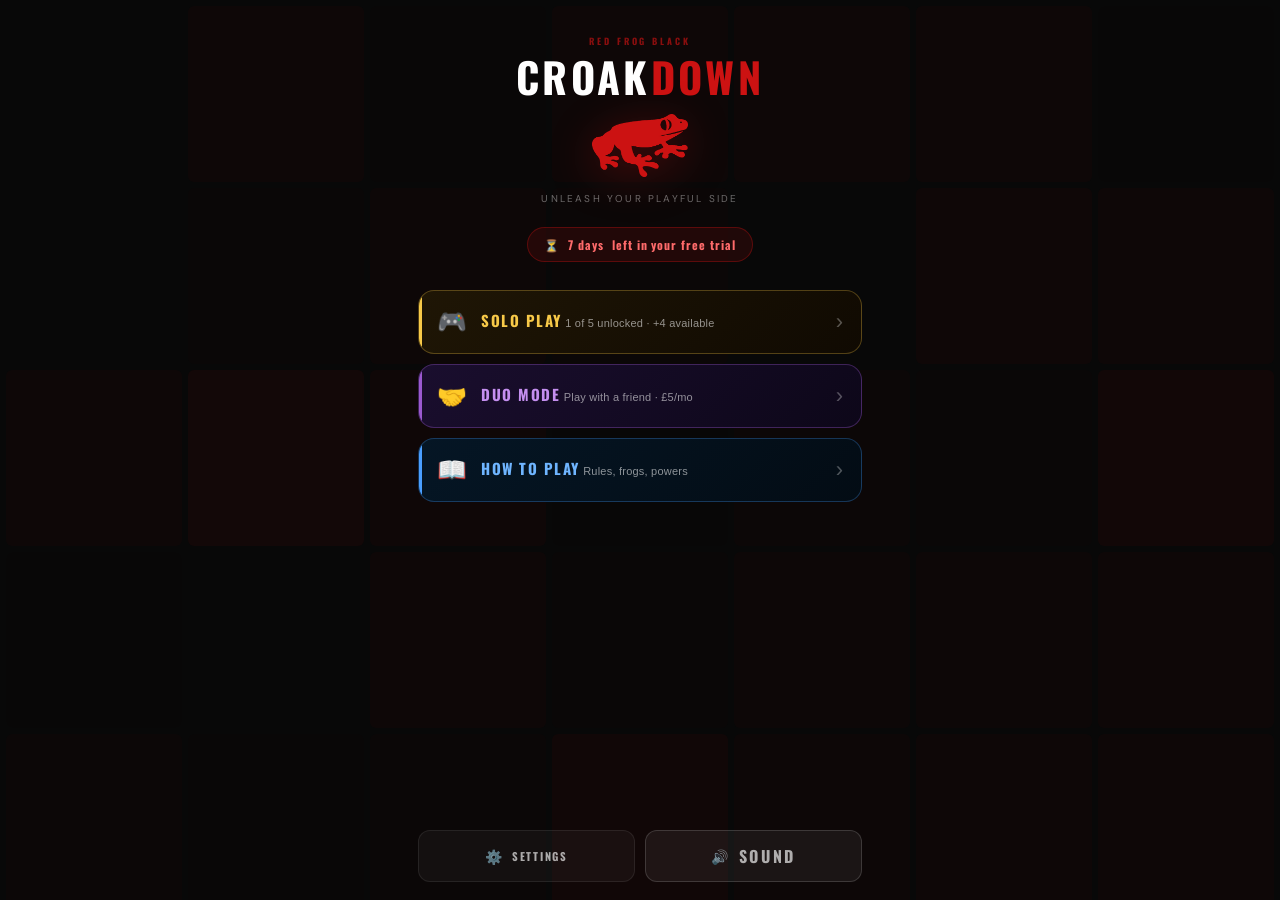
==== commit 341277e9: "Tadpole LV9/10: hide tile-shaped masked-cell silhouettes on flooded/muddy rows so water reads as cle" ====
--- a/game/index.html
+++ b/game/index.html
@@ -9016,30 +9016,40 @@
   // This block paints the festival visitors (butterflies + fireflies + shooting
   // stars) PLUS a brown mud surface (because gridMask hides the bottom row).
   else if(lvl === 10){
-    // Mud surface visual (the mask itself is set by _tadStartMud above).
+    // Mud surface visual (the mask itself is set by _tadStartMudCycle above).
+    // Skip painting mud on rows that are already under flood water, otherwise
+    // the brown gradient bleeds through the water as tile-shaped silhouettes.
     if (_tadMudActive && _tadMudRows > 0) {
       const cellPx = (typeof CELL === 'number' && CELL > 0) ? CELL : (H / ROWS);
-      const mudTop = (ROWS - _tadMudRows) * cellPx;
-      ctx.save();
-      const mg = ctx.createLinearGradient(0, mudTop, 0, H);
-      mg.addColorStop(0,    'rgba(85,50,25,0.78)');
-      mg.addColorStop(0.5,  'rgba(60,35,18,0.95)');
-      mg.addColorStop(1,    'rgba(40,22,10,1.00)');
-      ctx.fillStyle = mg;
-      ctx.fillRect(0, mudTop, W, H - mudTop);
-      // Bubbles
-      ctx.fillStyle = 'rgba(150,100,50,0.7)';
-      for(let i = 0; i < 10; i++){
-        const bx = (i * 79 + Math.sin(t*0.03 + i)*16) % W;
-        const cycle = (t*0.5 + i*30) % (H - mudTop + 20);
-        const by = H - cycle;
-        if(by > mudTop + 6 && by < H - 2){
-          ctx.beginPath();
-          ctx.arc(bx, by, 1.8, 0, Math.PI*2);
-          ctx.fill();
+      const floodRows = (typeof _tokyoFloodLevel === 'number') ? _tokyoFloodLevel : 0;
+      // mudTop = top of the muddy band; raise it above the flood waterline.
+      const mudTopRowF = (ROWS - _tadMudRows);
+      const floodTopRowF = (ROWS - floodRows);
+      const visibleTopRowF = Math.max(mudTopRowF, floodTopRowF);
+      // If flood fully covers the mud band, skip mud overlay entirely.
+      if (visibleTopRowF < ROWS - 0.05) {
+        const mudTop = visibleTopRowF * cellPx;
+        ctx.save();
+        const mg = ctx.createLinearGradient(0, mudTop, 0, H);
+        mg.addColorStop(0,    'rgba(85,50,25,0.78)');
+        mg.addColorStop(0.5,  'rgba(60,35,18,0.95)');
+        mg.addColorStop(1,    'rgba(40,22,10,1.00)');
+        ctx.fillStyle = mg;
+        ctx.fillRect(0, mudTop, W, H - mudTop);
+        // Bubbles
+        ctx.fillStyle = 'rgba(150,100,50,0.7)';
+        for(let i = 0; i < 10; i++){
+          const bx = (i * 79 + Math.sin(t*0.03 + i)*16) % W;
+          const cycle = (t*0.5 + i*30) % (H - mudTop + 20);
+          const by = H - cycle;
+          if(by > mudTop + 6 && by < H - 2){
+            ctx.beginPath();
+            ctx.arc(bx, by, 1.8, 0, Math.PI*2);
+            ctx.fill();
+          }
         }
+        ctx.restore();
       }
-      ctx.restore();
     }
     // 2 butterfly flocks
     const bpal = [[255,170,60],[255,120,180],[180,220,255],[200,150,255],[255,230,120]];
@@ -22782,9 +22792,22 @@
       // City Pack: composite animated sky layer
       ctx.drawImage(_skyCanvas, 0, 0);
     } else {
-      // Fallback: plain dark masked cells
+      // Fallback: plain dark masked cells.
+      // In Tadpole standard mode the flood, mud, and LV5 frog mask each draw
+      // their own visuals — the per-cell dark rectangles draw on top of the
+      // flood water as tile-shaped silhouettes, which looks like a blue tile
+      // highlight. Skip cells that are masked by flood/mud so the water and
+      // mud overlays read cleanly.
+      const _tadStdMode = (activeChallengeMode === 'standard');
+      const _floodRows = (typeof _tokyoFloodLevel === 'number') ? _tokyoFloodLevel : 0;
+      const _mudRows   = (_tadStdMode && _tadMudActive) ? (_tadMudRows|0) : 0;
+      const _floodTopRow = ROWS - _floodRows;
+      const _mudTopRow   = ROWS - _mudRows;
       for(let r=0;r<ROWS;r++) for(let c=0;c<COLS;c++){
         if(isMasked(r,c)){
+          if (_tadStdMode && (r >= _floodTopRow - 0.0001 || r >= _mudTopRow - 0.0001) && (_floodRows > 0 || _mudRows > 0)) {
+            continue; // flood/mud overlay handles this cell visually
+          }
           ctx.fillStyle='rgba(0,0,0,0.75)';
           ctx.beginPath();ctx.roundRect(c*CELL+1,r*CELL+1,CELL-2,CELL-2,3);ctx.fill();
         }
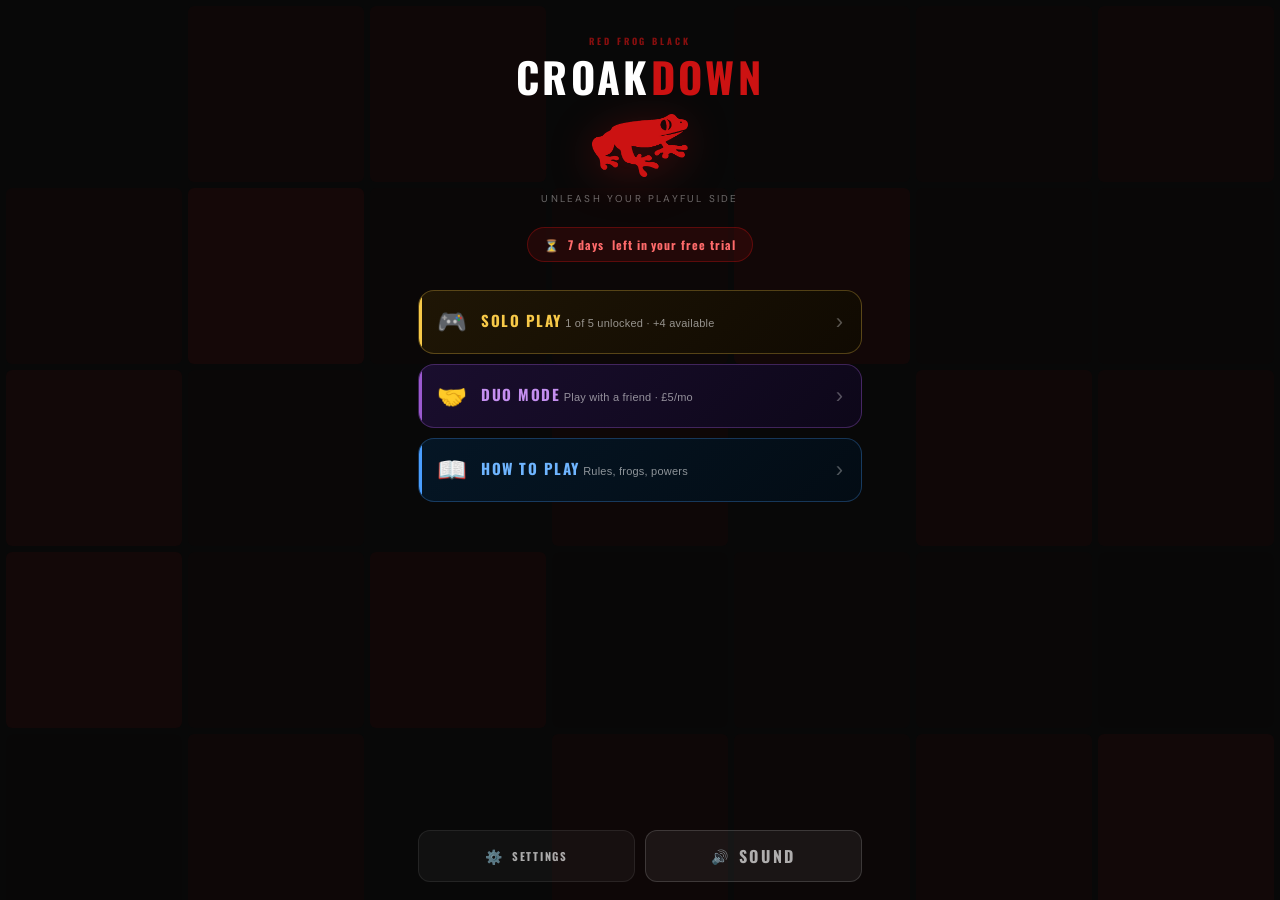
==== commit ffcde69f: "Split Pond duo game: LV1-4 (Race / Quick Place / Wind Spin / Side Swap) New duo game with both ponds" ====
--- a/game/index.html
+++ b/game/index.html
@@ -2939,6 +2939,96 @@
       color: var(--muted);
     }
     .opp-score-item span { color: var(--white); display: block; font-size: var(--fs-label); }
+
+    /* ═══════════════ SPLIT POND MODE ═══════════════
+       When body.split-pond-mode is active, the opponent mini-board
+       blows up into a prominent panel that sits BELOW the topbar and
+       ABOVE the main grid, so both pond surfaces read clearly. */
+    /* Split Pond places opp board IN the upper-right corner under the topbar
+       as a sizeable square that doesn't overlap the main grid. The main grid
+       is also shrunk so both ponds breathe (see the layout cap in calcLayout). */
+    body.split-pond-mode #opp-mini-board {
+      position: fixed;
+      top: var(--sp-panel-top, 70px);
+      right: 8px; left: auto;
+      width: min(36vw, 160px);
+      padding: 6px 8px 8px;
+      border: 1.5px solid #22D3EE;
+      box-shadow: 0 0 18px rgba(34,211,238,0.18), 0 6px 22px rgba(0,0,0,0.6);
+      background: linear-gradient(180deg, rgba(34,211,238,0.05) 0%, var(--black2) 100%);
+      z-index: 8;
+    }
+    body.split-pond-mode #opp-mini-board .opp-label {
+      color: #22D3EE; font-size: var(--fs-micro); margin-bottom: 4px;
+      /* Inset slightly from the right so the floating pause button doesn't sit
+         on top of the label text. */
+      padding-right: 18px;
+      text-align: left;
+    }
+    body.split-pond-mode #opp-mini-canvas {
+      width: 100% !important; height: auto !important;
+      aspect-ratio: 1 / 1;
+    }
+    /* Tighter score row in split pond layout */
+    body.split-pond-mode #opp-mini-board .opp-score-row {
+      margin-top: 3px; gap: 6px;
+    }
+    /* Anchor the main grid to the left so it doesn't overlap the panel. */
+    body.split-pond-mode .grid-center {
+      justify-content: flex-start;
+      padding-left: 8px;
+    }
+    /* Trigger layout recalc by tagging body — grid-canvas itself reads CELL
+       from the JS calcLayout which already accounts for the reserved width. */
+    /* Side-swap visual flip */
+    body.split-pond-swapped #grid-canvas {
+      transform: scaleX(-1);
+      transition: transform 0.4s ease;
+    }
+    body.split-pond-swapped #opp-mini-canvas {
+      transform: scaleX(-1);
+      transition: transform 0.4s ease;
+    }
+    /* Quick Place window — freeze own board, pulse opp board */
+    body.split-pond-frozen #grid-canvas {
+      filter: grayscale(0.6) brightness(0.7);
+      pointer-events: none;
+      transition: filter 0.2s ease;
+    }
+    body.split-pond-target #opp-mini-board {
+      animation: spPondTargetPulse 0.9s ease-in-out infinite;
+    }
+    @keyframes spPondTargetPulse {
+      0%, 100% { box-shadow: 0 0 18px rgba(34,211,238,0.18), 0 6px 22px rgba(0,0,0,0.6); }
+      50%      { box-shadow: 0 0 36px rgba(255,217,61,0.55), 0 6px 26px rgba(0,0,0,0.65); }
+    }
+    /* Wind Spin — rotate both canvases visually */
+    body.split-pond-spun-90 #grid-canvas,
+    body.split-pond-spun-90 #opp-mini-canvas { transform: rotate(90deg); }
+    body.split-pond-spun-180 #grid-canvas,
+    body.split-pond-spun-180 #opp-mini-canvas { transform: rotate(180deg); }
+    body.split-pond-spun-270 #grid-canvas,
+    body.split-pond-spun-270 #opp-mini-canvas { transform: rotate(270deg); }
+    body.split-pond-mode.split-pond-spun-90 #grid-canvas,
+    body.split-pond-mode.split-pond-spun-180 #grid-canvas,
+    body.split-pond-mode.split-pond-spun-270 #grid-canvas { transition: transform 0.5s ease; }
+    /* Quick Place countdown timer pill */
+    #split-pond-timer {
+      position: fixed; top: 92px; left: 50%;
+      transform: translateX(-50%);
+      background: var(--black2);
+      border: 1.5px solid #22D3EE;
+      border-radius: 999px;
+      padding: 4px 14px;
+      font-family: var(--font-display);
+      font-size: var(--fs-label); font-weight: 700;
+      letter-spacing: 0.12em; text-transform: uppercase;
+      color: #22D3EE;
+      z-index: 92; display: none;
+      pointer-events: none;
+    }
+    #split-pond-timer.visible { display: block; }
+    #split-pond-timer.urgent { color: #FFD93D; border-color: #FFD93D; }
 
     /* Coop turn indicator */
     #coop-turn-banner {
@@ -5261,6 +5351,9 @@
 
 <!-- Coop turn indicator -->
 <div id="coop-turn-banner">YOUR TURN</div>
+
+<!-- Split Pond — LV2 Quick Place countdown timer -->
+<div id="split-pond-timer" aria-live="polite">—</div>
 
 <!-- ════════════ TITLE ════════════ -->
 <div id="screen-title" class="screen">
@@ -6161,6 +6254,14 @@
           <div class="duo-game-card-desc">Every few seconds your piece tray swaps with your opponent's. Adapt or lose.</div>
         </div>
         <button class="duo-game-card-btn" style="border-color:#9333EA;color:#c084fc;">SELECT</button>
+      </div>
+      <div class="duo-game-card" style="border-left-color:#22D3EE;--duo-card-accent:#22D3EE;" onclick="openDuoLevelSelect('split_pond')" aria-label="Select Split Pond">
+        <div class="duo-game-card-emoji">🌓</div>
+        <div class="duo-game-card-info">
+          <div class="duo-game-card-name">Split Pond</div>
+          <div class="duo-game-card-desc">Full split-board head-to-head. See your opponent live. Race, rotate, swap boards, and sneak tiles onto each other.</div>
+        </div>
+        <button class="duo-game-card-btn" style="border-color:#22D3EE;color:#22D3EE;">SELECT</button>
       </div>
     </div>
 
@@ -7090,7 +7191,13 @@
   const challengeHudH=(document.getElementById('challenge-hud')?.offsetHeight||0)*(gameActive?1:0);
   // Cap width at 480px on desktop, subtract safe margins on mobile
   const safeMargin = window.innerWidth < 500 ? 16 : 8;
- 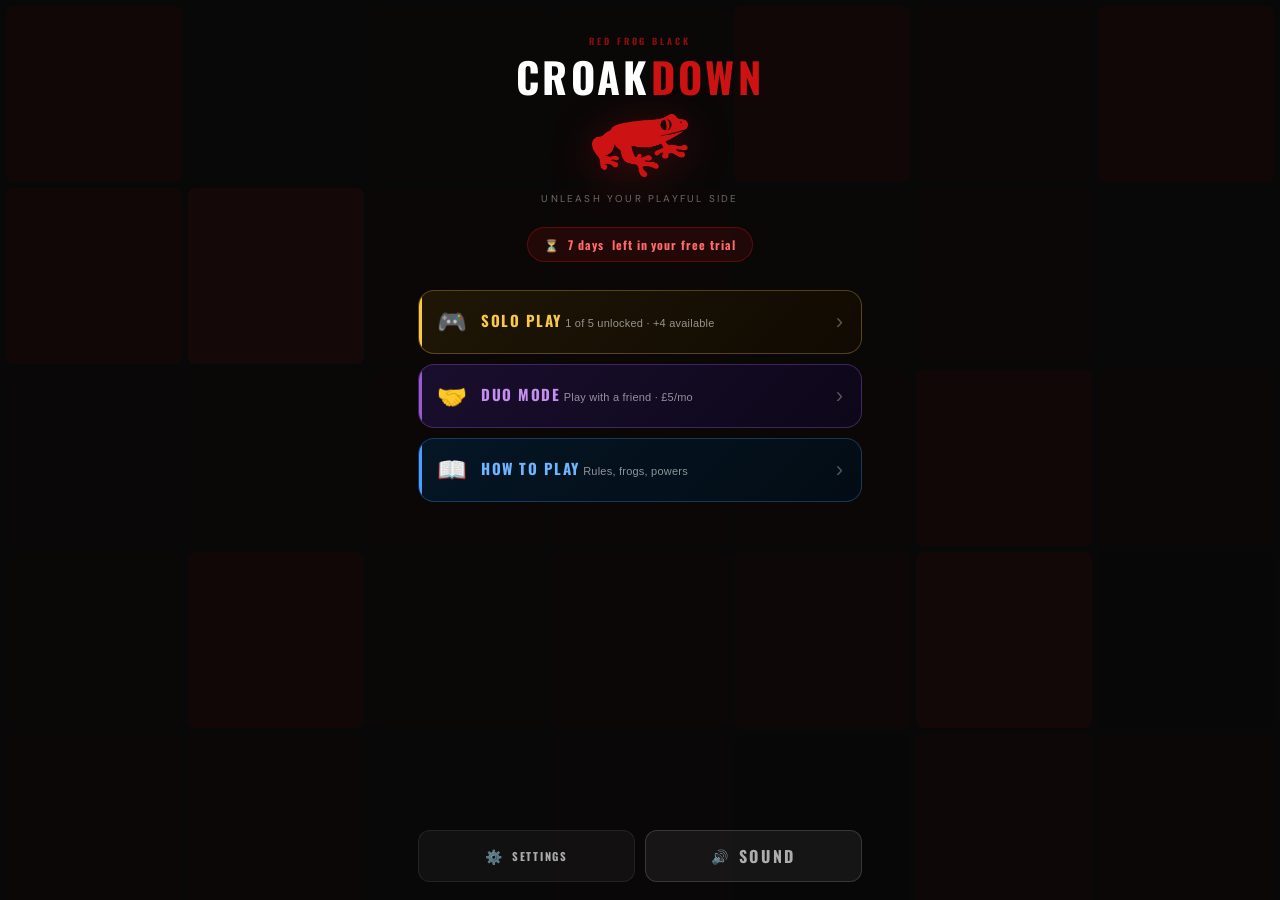
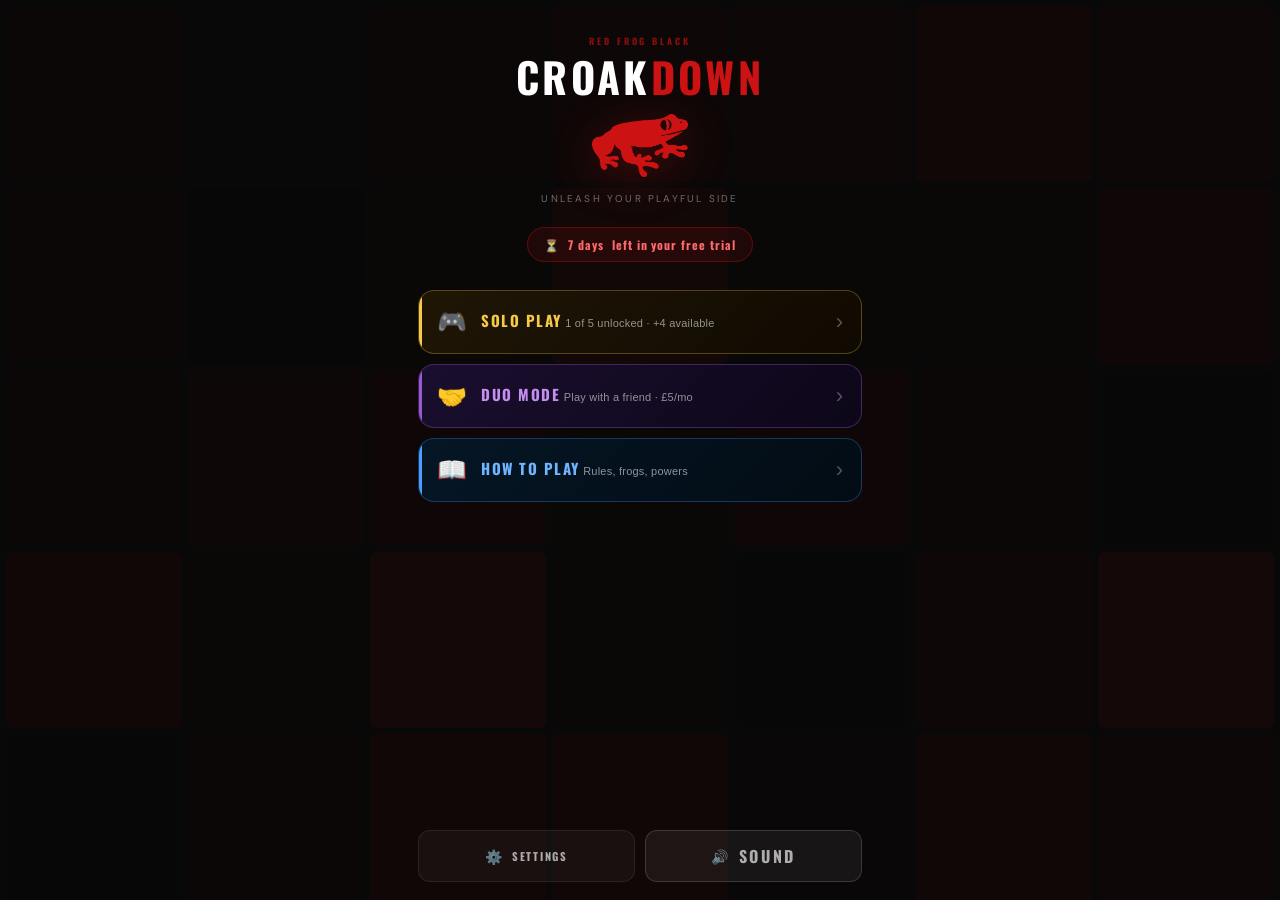
